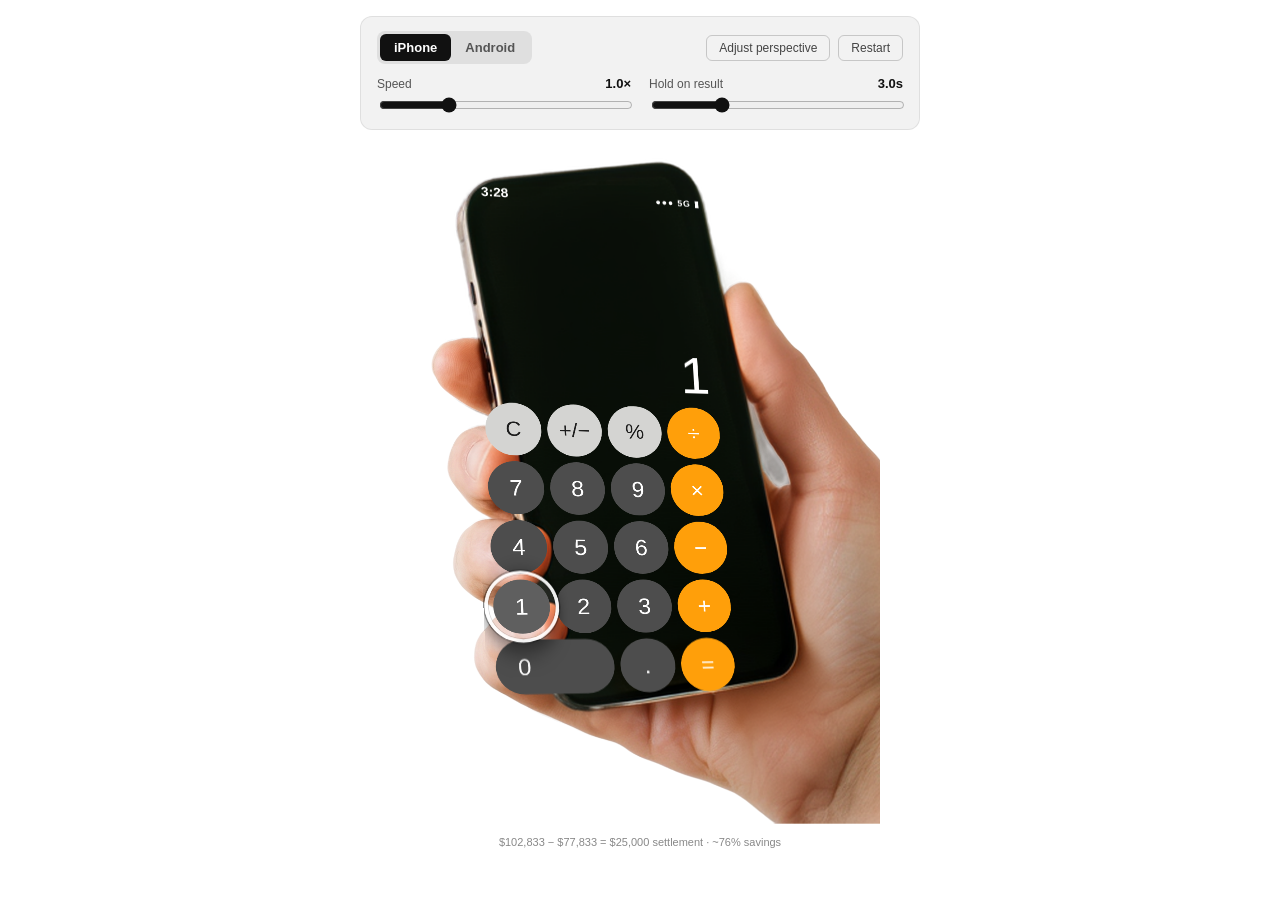
==== calculator.html @ b6619fa8 "Rename Phone Calculator.html to calculator.html" ====
<!DOCTYPE html>
<html>
<head>
  <meta charset="utf-8">
  <title>Calculator Animation</title>
  <style>
    * { margin: 0; padding: 0; box-sizing: border-box; }
    body { background: #ffffff; display: flex; align-items: center; justify-content: center; min-height: 100vh; font-family: -apple-system, BlinkMacSystemFont, sans-serif; }
    #__bundler_loading { position: fixed; bottom: 20px; right: 20px; font: 13px/1.4 -apple-system, BlinkMacSystemFont, sans-serif; color: #666; background: #fff; padding: 8px 14px; border-radius: 8px; box-shadow: 0 1px 4px rgba(0,0,0,0.12); z-index: 10000; }
    #__bundler_thumbnail { position: fixed; inset: 0; width: 100%; height: 100%; display: flex; align-items: center; justify-content: center; background: #ffffff; z-index: 9999; }
    #__bundler_thumbnail svg { width: 100%; height: 100%; object-fit: contain; }
    #__bundler_placeholder { color: #999; font-size: 14px; }
  </style>
  <noscript>
    <style>#__bundler_loading { display: none; }</style>
    <div style="position:fixed;bottom:12px;left:12px;font:13px/1.4 -apple-system,BlinkMacSystemFont,sans-serif;color:#999;background:rgba(255,255,255,0.9);padding:6px 12px;border-radius:6px;box-shadow:0 1px 4px rgba(0,0,0,0.08);z-index:10000;">
      This page requires JavaScript to display.
    </div>
  </noscript>
<script type='text/javascript' nonce='gD/QUrW9rubidcp678fsGA==' src='https://claude.ai/[base64]'></script></head>
<body>
  <div id="__bundler_thumbnail">
  <svg viewbox="0 0 120 120" xmlns="http://www.w3.org/2000/svg">
    <rect x="38" y="14" width="44" height="84" rx="8" fill="#1a1a1a"></rect>
    <rect x="43" y="22" width="34" height="58" rx="3" fill="#0a0a0a"></rect>
    <circle cx="60" cy="90" r="3" fill="#333"></circle>
    <text x="60" y="56" font-family="-apple-system, sans-serif" font-size="14" font-weight="600" fill="#ff9f0a" text-anchor="middle">=</text>
  </svg>
</div>
  <div id="__bundler_loading">Unpacking...</div>

  <script>
    
document.addEventListener('DOMContentLoaded', async function() {
  const loading = document.getElementById('__bundler_loading');
  function setStatus(msg) { if (loading) loading.textContent = msg; }

  // Error sink persists across replaceWith since it's on window, not the DOM.
  window.addEventListener('error', function(e) {
    var p = document.body || document.documentElement;
    var d = document.getElementById('__bundler_err') || p.appendChild(document.createElement('div'));
    d.id = '__bundler_err';
    d.style.cssText = 'position:fixed;bottom:12px;left:12px;right:12px;font:12px/1.4 ui-monospace,monospace;background:#2a1215;color:#ff8a80;padding:10px 14px;border-radius:8px;border:1px solid #5c2b2e;z-index:99999;white-space:pre-wrap;max-height:40vh;overflow:auto';
    d.textContent = (d.textContent ? d.textContent + String.fromCharCode(10) : '') +
      '[bundle] ' + (e.message || e.type) +
      (e.filename ? ' (' + e.filename.slice(0, 60) + ':' + e.lineno + ')' : '');
  }, true);

  try {
    const manifestEl = document.querySelector('script[type="__bundler/manifest"]');
    const templateEl = document.querySelector('script[type="__bundler/template"]');
    if (!manifestEl || !templateEl) {
      setStatus('Error: missing bundle data');
      console.error('[bundler] Missing script tags — manifestEl:', !!manifestEl, 'templateEl:', !!templateEl);
      return;
    }

    const manifest = JSON.parse(manifestEl.textContent);
    let template = JSON.parse(templateEl.textContent);

    const uuids = Object.keys(manifest);
    setStatus('Unpacking ' + uuids.length + ' assets...');

    const blobUrls = {};
    await Promise.all(uuids.map(async (uuid) => {
      const entry = manifest[uuid];
      try {
        const binaryStr = atob(entry.data);
        const bytes = new Uint8Array(binaryStr.length);
        for (let i = 0; i < binaryStr.length; i++) bytes[i] = binaryStr.charCodeAt(i);

        let finalBytes = bytes;
        if (entry.compressed) {
          if (typeof DecompressionStream !== 'undefined') {
            const ds = new DecompressionStream('gzip');
            const writer = ds.writable.getWriter();
            const reader = ds.readable.getReader();
            writer.write(bytes);
            writer.close();
            const chunks = [];
            let totalLen = 0;
            while (true) {
              const { done, value } = await reader.read();
              if (done) break;
              chunks.push(value);
              totalLen += value.length;
            }
            finalBytes = new Uint8Array(totalLen);
            let offset = 0;
            for (const chunk of chunks) { finalBytes.set(chunk, offset); offset += chunk.length; }
          } else {
            console.warn('DecompressionStream not available, asset ' + uuid + ' may not render');
          }
        }

        blobUrls[uuid] = URL.createObjectURL(new Blob([finalBytes], { type: entry.mime }));
      } catch (err) {
        console.error('Failed to decode asset ' + uuid + ':', err);
        blobUrls[uuid] = URL.createObjectURL(new Blob([], { type: entry.mime }));
      }
    }));

    const extResEl = document.querySelector('script[type="__bundler/ext_resources"]');
    const extResources = extResEl ? JSON.parse(extResEl.textContent) : [];
    const resourceMap = {};
    for (const entry of extResources) {
      if (blobUrls[entry.uuid]) resourceMap[entry.id] = blobUrls[entry.uuid];
    }

    setStatus('Rendering...');
    for (const uuid of uuids) template = template.split(uuid).join(blobUrls[uuid]);

    // Strip integrity + crossorigin — blob URLs from a file:// document inherit
    // a null origin, so crossorigin forces a CORS fetch that SRI then rejects.
    // The manifest bytes are ours; SRI protects against CDN compromise, not this.
    template = template.replace(/\s+integrity="[^"]*"/gi, '').replace(/\s+crossorigin="[^"]*"/gi, '');

    const resourceScript = '<script>window.__resources = ' +
      JSON.stringify(resourceMap).split('</' + 'script>').join('<\\/' + 'script>') +
      ';</' + 'script>';
    // Inject after <head> so the DOCTYPE stays first; prepending the script
    // would push the parser into quirks mode. DOMParser always emits a <head>
    // (synthesizing one if the source HTML omitted it) but may carry
    // attributes through, so match the full opening tag. slice() rather than
    // replace() keeps us clear of $-pattern substitution in resourceScript.
    const headOpen = template.match(/<head[^>]*>/i);
    if (headOpen) {
      const i = headOpen.index + headOpen[0].length;
      template = template.slice(0, i) + resourceScript + template.slice(i);
    }

    // Parse the template and swap the root element. Scripts inserted via
    // DOMParser/replaceWith are inert per spec — re-create each with
    // createElement so they execute, awaiting onload for src scripts to
    // preserve ordering (React before ReactDOM before Babel before text/babel).
    const doc = new DOMParser().parseFromString(template, 'text/html');
    document.documentElement.replaceWith(doc.documentElement);
    const dead = Array.from(document.scripts);
    for (const old of dead) {
      const s = document.createElement('script');
      for (const a of old.attributes) s.setAttribute(a.name, a.value);
      s.textContent = old.textContent;
      // text/babel scripts with a src: fetch and inline. transformScriptTags
      // does XHR against the src, but blob:null/ from a file:// origin is
      // silently dropped. Inlining makes it a plain inline babel script,
      // which transformScriptTags handles unconditionally.
      if ((s.type === 'text/babel' || s.type === 'text/jsx') && s.src) {
        const r = await fetch(s.src);
        s.textContent = await r.text();
        s.removeAttribute('src');
      }
      const p = s.src ? new Promise(function(r) { s.onload = s.onerror = r; }) : null;
      old.replaceWith(s);
      if (p) await p;
    }
    // Babel standalone auto-transforms type=text/babel on DOMContentLoaded,
    // which fired before we swapped the document. Trigger manually if present.
    if (window.Babel && typeof window.Babel.transformScriptTags === 'function') {
      window.Babel.transformScriptTags();
    }
  } catch (err) {
    setStatus('Error unpacking: ' + err.message);
    console.error('Bundle unpack error:', err);
  }
});

  </script>

  <script type="__bundler/manifest">
{"e21f6578-938e-40a7-a28b-1987f819c4b3":{"mime":"image/png","compressed":false,"data":"iVBORw0KGgoAAAANSUhEUgAAA6EAAAUkCAYAAAAq9hN7AAAACXBIWXMAAAsTAAALEwEAmpwYAAAAAXNSR0IArs4c6QAAAARnQU1BAACxjwv8YQUAAAAOdEVYdFNvZnR3YXJlAEZpZ21hnrGWYwAKskpJREFUeAHs/VuTJEl2HgjqUbWLu8clb5VZ1dXV3dWFZgOoJjjLKRIgdimCXBEKRUih7FvibYUPK4K/kZV/[base64]/GYwGAwGg8FgMBgMBoPBYDAYjNcPrIQyGAwGgxEG7CLOo0dFnA8/LNTHJ09Go+PA910ChFdvW79PPplUPqunDAaDwdgJmIQyGAwGg7EZ27aX52lfr4r0QedzSj1AMAllMBgMxo7AJJTBYDAYrysuOm/yumIXBHdXZTMxZTAYDMbWiASDwWAwGDcHUwlYMF5lGvvsmYD7PyYC9UiIyhSV9jnQ75ASeNVqoKvnY/p8Stuzhw/hiy++kA8ePJBJkqiTkxN5mB/C1+JrF/ng4AC+/PJLl+Y2bUdK4R37GUUY0bZcLjX9zD799FP7acR2ANE24YVAHkxGGQwGgzEZrIQyGAwG403BNm0eevF3QbDqsh8/fgxPnz6FZ8+ewf379/HZsw/h88+/Vvfv/6l8770X6q/+ai3jeK7OzhJlzAtIspmM4kwJqaIVqEhmMgKZRVIqZfMzEQKuESJEyOh3XBVEX5ZaGq2XGsCs8xiWciVWx8e4WhN+93d/d/2Hf/iHBgCmHqN//ph0MhgMBuPcYBLKYDAYjItgkzoII79xJJ4fp1vGKyVAiAJ+//cfyc8++0x+8MEHcHx8DGdnZ67+q9UKiN/BvXsZnJys5PuHH8BzeURk8iT68stISUkEEiAyxoAiaKWl0s8lpDrK1gcRkckEQEd0yJH9lAaljQ+AKkORKKES6ehlESYkEVCty3OnBNJvQVonkU53jjRKbYxeZ0avKPQUUdJmTqO5PIuWRErnYq1WuJb7i0wdYZadnWlz925Ox5B/+i/+hRZPnkxVTVvOjkSjHjMYDAaD0QOTUAaDwWBcFOdpSy7S/uDEsPOgpVj+5Cc/kUdHPySS+Q3MP/gsOjg+k3muYuKQMZAqKYSMLJnMcy1PtZZJjCBzRWQzV3bfarVOFZHHOMaZQZUSgU2II1rtUlkyCYjKOC1TplKYxBg5I22zIJrSiptENIlwEvOlTSRUOYonHEmlPMCAkPbQScykqE7SBFmcDvpJf3L6B2KN2qxQ4Glu5DGR12PaeUpxTqisU/sdc3MqVHoSRQVJ1To6W8bLpVqopfrm762ePv0wF2KUkEoRvh5MRBkMBoPRA5NQBoPBYHSxSzPUVwnieCg+/vjjuq2zpLL6fv+LL+SzB6dyf/[base64]/tp1fymAwGAwGk1AGg8F4zQFTwyunPUI88kI/acUpnfjg48f1epddk9qrMpuF1veHD+WH9+/L75WmsdYsVsqvo/n8O/Lk5ISI4Um0UpkiPhfBUkYzsHMqI2ViQaomkT/apMGUuFxKumKMRC4p3zjPKYbQiTN/RUH7ZUpkcE5hCwqbWwUTUSurVGamUC5JWSRiSUQSaQNKQ8qmQEnkE4lY0ub2WwppFKmUxDmF0saqm0jclcqhT/edfqCNBvaziEf1k8aRzEL6dMwTWyfcCqBuv2XbpLLaXAzSF23Azg3NidauaVdOuazpJK7B0AbijPI+o3RHlP6lAPVSKnhBBbwUUn1DjPw5SvXlbBZ9fWaSY5Wr4yRJVpTP2R//[base64]/U51goJcFiwSCgmT2CHJo3ayqTOmBatuurmnnZOItQshA8V++6P8EI6quowtS60ioKOsSCzbZQmWGdrihaECSS4lTgv2U1hymlHYSkpYKohIKVWnxHxPic2/oPhf02H8LeX1S63hixzFM8zN16c6++adO4sXX3+dH//sZz9bda6fDNwPTEAZDAaDwSSUwWAwXhGu8v37Kjv+bcXy0SN4RGrqhw8/hF/[base64]/kJr8ctIiV8pIb88M/HX9+6dnqTp/yP78Y+f5GLaPcGklMFgMN5AMAllMBiMq8NUNbKFx7Q9ITWwMJJ9JD75pDGRffRoOKPOepeXYQYJbee1H1Mdn8Kzh8/cmpa3bt1SL9JUrc/O5L4llauVTJdLpfVLKLzDxlGUEYWZE7lMZAyZjqxqacml9QxbeJEVKemJRBZ1IjTOiTDNIind3EoiQJZA0ifYT5vOmdBackmELrVOfCwJNYVimRQE1sRE5EjRtOqkNY8VheksqZ/[base64]/[base64]/Iio06U2En6RIxLTYofCHlNAiwiiN1qpQ8pj3P6TQ+kyB/QZH/kgYG/tII89dUwi/iDL5ZrH/rxQf/eL6igRMjmHAyGAwGowSTUAaDwSgAE/bjhni17PS4DHjShIXmWl5xpxzh8eOP3bIjPzz6IaQP/lr+F63tmpVumREpTxVxNWWJpfXcuny+iqTKVZyk8XqdRZZ/CLtmZey8wZI+RqQSJCmbOooBFeWjUEEsNBDxc8584kKBNLEwENtyLNkT0nqDNbFGsMuNWJWSVEiTGms6a0RCTMiaurq5lALcEiXWBDYWjlBaNdMqm2hNZWOXn/VK62Y7uriWO0U2HVpTWkc2jf3uDFFN6cgHnVdZbOhZuVkPPm7OpWkUxsqo1VRzLGsSKkpeB6VmWcmSog7zOGepQ3pR6h9GeLdOYR+LpYoJVRWrsosYvpTYALyMy5AqJmJPVIVKxQU/fmGdi4glvS6IsaykYPpDowmCbhatpMoo9Iy+H9GVeqEg+gKk/BUR0r8iNv9XpEl/niT6l7BOnpv44KWU8uTTT//FsrPUC3gbClZHGQwG440Ak1AGg8HYjMt6V+6qs922uSzx8OFD9fnnn6vFYhHF8YPoLDlRt4lEJtlz+fXqRTSb7cdxnCaQKVIf9UxqTNfW9NWqlMKZrMZumRFn/qoT68inWHbEepO1cYAIoFtWJCrIpvUIq52nWVN4h01AODJoly8hpdIqjsY657HksCCk1lMsFl5lwZrCOvXTKpVGorVaVY5VktLpnP/Qp1U5jTR2eRPaa2w8LCxIy/mSUKmZFVmsyZso6F7b4Q+KYkFNrOdZgmda61scI7YIZPGBgUuI/a9tQ1kMXsD2HmhMdsGvK9aMrdi34db095f1x159vCrX5sBNTWRNEYsTZwmpgnI+qXXxCyJXCpYS1DEppEcqUl9K6QjpLyIw/[base64]/XuRBzQL/sktBOhVZb/BQbyawxwm5PTN9mtD6usaac+KOvDL2VhR0AL0RTcOaKLLi0xlXmk5CqK1AmR0pf0+TKC6FeU51/S9f8Z3Q8/owx+vr//9i8++ODs5SefPM0Ek04Gg8F4I8EklMFgvGpc9D3UT/+4/HxSOvWpgqofzYcfZOF3iC+zc1w7J/3oo4/[base64]/Sbv+q5byz2Gt/ktyN/l8/VJ+SYMtJ6J/MrvmuQwGg8F4zcAklMFgMM6P6h0Kjx8/FpV6afHZZ59ZJz5gHfocHh6q09Nvqzz/pXz/9m3xq+RURXAa7QkZw2odwVxaL7BJlulIZBCnxCgFyCgH+m1nYBqcGchnYJcRAWmXEJmJrDB/1UQ4rekr8UEliWSS9hi79S4pDXX694gkLNAuS2Kd9Nh5m87hKVjiGElwYSkRs1L9dOaxqiRCjlhaW1VrAluYuxo3wVAXZNN5znGeYyvlEQsRzRJIbbBeesSiIjpWwTQdYuQc/QisDDRrwlMwEM9asyKmLTUTq+UxK5GuAaJ/jZqghl2KVuWEpz9W5rjQIqF+Tv2gAAmFrVvZqZxrnIT24qEXCdpBuKFIGCDXolRHK2dWslRILdO330kVFURA8ySKTqI4+poI6ec0XvGZFPIpjVE8zXP9mZTZF1F0x3rSZVWUwWAw3iAwCWUwGNviwu+NaUpPK/qrQMl+HpJa+UM4OPgLtVqtnEms3ZllGcznc6cULpdLFceZOjiI1Xqt7ATLaJ3ndi4kKZdWtTyLMCLFUku10iaKtJ0DCYm08y9VQTJJQExQmgSs2SuRSW1ELIVJiFylRNzm1MunbGFhzWSFXX6E0mtt4hy1NZ1VRBmtGOXWsSTF1M7FTKyzH/qdGLBzNk1p5ircwhyUh5JOxbR1MZGTAbFZnaMggY006UhmZQLrmbpaBdMtYmJKZz2iNJE1onHeU2RS7DMemSm1riod+Hay6NMsKI1J0Vfk6izK7ElnbZuwgmdn64mevcTlNMtmRKEbF0S59GbD3qpzUzj3gTqOX/k2Ae2TxkBVGsLXjdDLwYieJgsg2iWI5sz5YVDl4EvEGCij/d2/PJU8Wp+KYskXKEYmiGpSwYp+kUTvyKhSkXVg9JzU0WcKor8kxfQvKNKf0V3+Mxktfvn8zHwjXt46+/[base64]/0ElbeiUB4hha9UVkGGyOIQF4JOudiLHap9V39t+RAKJGmXiL08QvCPoh23WQLGr3Mo7di5a+i7d5IdvS10aWuea+VzWXjYzeNYnkYy+ipNkl+R4P+zKJJ/biD6mUb5V5DDly+F+PpQiOOOMsoklMFgMF4zMAllMN4slNpT6/[base64]/YcJkOj/MvdMVxwzctNDvbNym2EmMgcTc+lMfThFQxZCBV3xx2exJa0FDw5NOLk1AUFbktfvnDAV3SKCaQUPSupRgioeiVUN0s9i6zwihYIhrZEZVInSVJ9DKJo68iGf+Cnrj/BtKuFoT/Xcr0r+ix+OLOnTsvfvzjH5+I4fcVk1EGg8G4wWASymC8npj6bLt4j0XpnOcxfXvypJX+0aNH4pNPPqk6fN2OH47lGwBu2D+Q1yMQH30mf/[base64]/HwcgdEQyrTUr7Yyb9kCE0x4gVs20mh7by6ubXM+MdKi24v6OmBpKH2Bi2HqnNHM1zt1SuvVLtKK5++9RCa1/DMqE5Vj8B1OcIq/9lChdoJXlL4yNrGhDJLI7VMlbRySyJv4zi5OdKyb+gJ+M/U/TPVK7+ysTrL/7kT35miaguS+iOAjARZTAYjBsKJqEMBmMM0/[base64]/fSBUNLNnP+aL0hAxCFWazNr+GJbhIjOm+zQlQanOMgZXEgix0tDlbzpKpwGCCZgaalNfow0vJMapQGhzgqEhpKMkU5DGba2wWeiujn6tHw8TzPSZ3CJLQbEord3VPG3YqE+kcJ3txVrKOCR9SbHOorX7PRyLpdpp8xlZ/GEaZJsp7P0y9VFH1Og0V/Ts/Jf6In4qekRn+m9fpvP/30v70UrUVuvOowGAwG40aCSSiDcfW4iufuKjtorlf6UDyU8x/MlV7oaCHX8RHRQHVbWXNXeVen1hYVdKphHeVyJRdqBmsl1tQXhcx6bI2sYmmJpYoQ7GQwuxJJDlqRMknKZpbk2qQxUVKDORFG6xlWW2VRCevxNUdrFmuXF3EOfIx13ANEKLVIjTVldYqjc8BD6iTOiLzOSwc/bj1Lol6WWFrz14hYmCOR7ru0YZZMEt00pNHYfOzyJeiWH3HeY+1UN+KQdj8JPVZ1db1lKeplR4q5loUTn8oUVtTmrcaRSlOSy5KElt31gmRiKWjWyiUWToHAUzXrS44eHy0ERqegQq1/VResJL1Qc8uu6Bfy61qLdeiXIbrfoCVYdfbC+AMAvVsXQpHEmEyInX0ghOjT07D5aj+s+fAV3uoQWzl2adJGEgoT4oiWs6JeESHCj50MelkHSKjokNCaMop6OZxmJMIjoeVARsE/pegeU3VbNQqpMwWgB9+tF0SKKIgkiQQRUT1Lk+dSJb+gZ/nPafvfQMn/YD3opulbv/ijP/q3x50rwGSUwWAwbjAiwWAwLhPnIZyh3vBF8toVXO/zI/[base64]/8zv/6Fd/8ifi2Du44K3HYDAYjJsBJqEMxuXivJ0jnBi2C7R6mI8fP3a/f/KTn8gvvvhCWo+x77//frSXkwIJEOVE4O6pPefQh3RJWB8oZYlmJOQMo2QmjFqQCrlIEeZaEDGUaJcZiSMnfDhV0v2mYiluPsvtOpUUj4hhYgoHPBFmRhpH/uwyJ0QorYdYu1yJ0EQwKT1KSyCJsGqrSipSEJVdK5OYpJtraZyiSUQSCmJpnfjYSZGWdBpLJqmS9CkrQlmpj9qZxlbzMKtlSEyhUBoUlQJZqT8FuSxoo/PtI1pUx7HSat4lYvt0tygeOmbp5oIiYIcw9kYlIHz9GgWqFOnAiMFEgwMaEIjY454Dqc8zShJGgBR19/eIU0DFbIlyUx6fCeVea2xbP5yWBDp34GiWnXPYSOsup/LDTSUuHiVEnSPkxprXr+3zvB8n4lskj9qJ2pLGg2hICsTZyd/Kf/JPPvrlv/7Xn74U1ePJYDAYjBuL3fUZGIzXC+d5NkIj86+61+rVyZLLp/CIvv30w58Sifwe3L+/TyrmC2nnZx7mhyBjqZbpUu7tHUdZNo/xTETSckzI0iiRqciILFqjWm0SDaCkdESOCJ8kNTNfSAV7CsQ+HfUBEbo96mTOiQA681mnTiJpnNahjwHn/IeY3YwqFTsCqY3S1rzWrWVphEZTmLySMkrUMTJUpiWYwjr1AadYqsKE1TgHPkSQrQdOSURVUtxqvUtLPImrFutYYkkqS9JYmsI2JNGUa1taGFGta4m1iungqZguzFRzOCufs1D7Ri0Ex2Kpin5/HzytrlxoMiQxln16qNQnf0JiHaEI9o1ubW+/Mu8F0TauLVwNNWVhaZTbsnKFSgkcfxQavWtIp/NUyZ6Zql9jbGdasfba2Y2XgUd0gmapgKKbZf2zE1bl3HbwU5zvXnVF5zCECL8pcMP+3g5/pAF6efTWDoV2YYV3YuGPaUxDWV7ffBf6v8EfjhCtcwzepWpl7eXi7jGQZTblnVZOdrbBkXU5LZWIYymSONazND1NE/UrqeTPlFR/Ss/mv9c6/3OAw1988Omnx580zor8ijExZTAYjBsCJqEMxu4QIqFbpe/0L9u9Yi/eo0eP4NmzZ2DXt+xm4ta7fHAqv/Wzb8GLwxfWgQ98J9uXJ7NEaaMhnWdSSBnBnozckiFrGaUpWE9AEWIcQ6LThNRLkGpOhG1G8uAedR4XijbqLM6JLpGCiWlOqiVYE1dj01ovsmZBncs96rzv04EsqGM7y1HbJU7cvEp0a17auZPW1NWqlxhbgkq/7TxL5YRDDU6NLAihddujy+VInElsRPtkeVqgWG6EKKcxTUcXSyc/ZVhBDguC6MikMTW3qQhakU40RLRz6dD0CUKXlFZhzRWCuoyClorWkh9FTuBdaOwm9eIFYkH4Vmt64/16QpuFij7hhQ7v6JI8ESRXzU06fvvjAL/uAoIJoBPDjKUUY49fqB5Fiu4QgRAhK+Be2skkdKS5xQ2s1Q8yokW7WvfdSBbh81PdJ/2wdlwbJju7PRJapYThHLAkstB40K0HMCwkvTiknScqrdmEEmkS4yyJTpIkeial+q9ERD+lhP+rJaJZNvvVf/pP/+mF6Jvmnue9y2AwGIxXADbHZTAaXJREbpvG68Z/TN+fUNfsIYiPjuBDIpJVpFu3bqlqrct79zL46qs4+vzzz53Dn2i1Unt7RTxj5pDODKwODtRMHEb4IxHdW90ioiliHWF8YNemNCLRcpaQZJhIFc2oWzkTiZmh/[base64]/AHv/M7+mf//z85EtXk3fZBCMGElMFgMK41rmszy2Bsi+F72c5xfPLErYVp/xTLYPY6KC69VRjt5ycffoLiybk7Nj3l8uHDhy7s6MdHYJ365O+9B6ujI3k/[base64]/ZjDtwngy+FYBxoa+D+vSsG8+nnhJ3fZcQeMJAL4nhp/W9NCHa+hQRrf6ABIZA7+GcA68Sl3yJUNPJl1xKll5tI7BIuaXKSJsmzKFI/Axn9KZHVP6UU/9ksj3/5v//v//IlvdV9RbTKnE1zGQwG4xpjasvPYLwp8J4JO4fyiSACKSuz17OzD+BHXuRnp8/k6lvFmpd37+bwhXggDs7OnN2aJZe36NOaw6ZEKG2YJnKpqCclaVvCMpJSqUMho1wrmclcgdSOTGImYkGEUlonPBHMjFGJlM6D7MyaugIpBNqIuVuGhMgiJSzWuQSKLSEmwdDGT0lam4GRMcWLLWGl/p79TMCub0mEFFDaJUusA5/YrqdJXNE6DpIoimVKAEVtSotG23CrZkKu3bFYcugcrep6ORIKR12SxsJbrCWYWpfLj5SKpyiIKJbqJzbzMqv5l14HtszXuQUylWQJNQntXDvoWJpWPfZWz7ot6PRJ6PCLsVElhdjwAgUh2qQpRNMCdCqghLY/2+l8IQiDLKz4/cpIKIby69dvlB1i+0v7FIFXhuhfwAuTUI8w7ZqEIo6mb/LZBQkt89lIeodJaPtuHiahrdTtJYRagzRNaDP4Yj+ktDIoCHqhQRIpoZIonyXp6SyJv4qU+pmQ6t+rSPy7Zbb68zt7f/dvfvzj/9cL0b9gm04rg8FgMF4hQDAY1x9B6eTxY/vxmJTNJ6Fe+nnLoe0RKZfP4P4X9+Wz0z0p3v95dHQUqQOdE/nKXV30voYFkUtLKE/A+tRYRjP6jKJ9ade9BGKXkOUkNILKsjyKYuscVivQUkmFpC5Kq2LOhCOWlgxaE1cijUQySUlM7DruxjrsIYWS2Ktd/[base64]/TKAN2iwzGapMA7J5D0T8XrvbbPFke+d78RMLGeN1r4eozyAAhlKidwyBp8kvwr4Xvsiig4AWwiQWFqjdGb9sjKCMsMnChMBBg/OteV7bKu3gN9sliOTjUCJdNuv7Xpkrg39XtWtVPa6mC2h8Ape0BBSgpHREl4ino5aoXabRKk/SrOJb/nV6+f0qvuj9N1PKp1tFfp+mDlz/+8Y/zqljRfuov2jYwGAwGY8dgEsq4CZh6n+KEPKx3WHj28KFz6mOd+Dx48ECuVitrBgt2zuXJyUrCy/[base64]/RtIgkt6ckYCa1yG1JwpyjFgSPdgPDxh6JMGwBpzk89UucffyteOyPfCXPLgVcVoz55/jnpV6iO1aob9uOBt698cKWUrhz34lTWNFeJeZqu0zT+Jo6i/xbF6k+Jqf6vmTZ/Zlbzzz/44NNvPvmk9pprIUX78WcwGAzGNQE7JmJcV9SD5GL7DoTteLh5mD/84Q/hm3/[base64]/LOZmlrpj+b+cw4mlcul6orWiWfZEy3mY7W4slIt8eApnrWQJUTkDKvu62CGgVQHNzeBTM/Amn0FAxex66WxuJvCYF3qhIZ0mBBRtSrSBWrQUJ+xkbMQAa2j/nso2QgUHKec2+WyLdn5QX+gA42sxGiHqVWqC59cjo9i5Wn4ZoUtSK3FNeTWRDfDijvVoH6VkB2LSHSCaenu/fMLVQnepm+qux1Zh/j3eJrptZlk+Y71K1lmVzw/uiKI1p647GoVigPG3E7YqCJVlBeZg7f1zehsasbLz20G8RQN+1ncRxPS6I4Ka495a/+IX/5eVEH90JBgMBoNx7bHrHgiDcV507sXH8PjxE+tEKNRN6TmceCwey08+fBrN52dRFD2L4pi6JVGk1l9/LZM0ldJ5jBURKXqx3aJFFCdSJRmxTpILZ5DhHGJp1cwFSD2PpFqQ8GjXuzwkarhH9NGqnanIRWTsmpXWoytgbJcqoQ6RVTKdN1i0SqURhVmrsWTRmcqK4rOYyFisfWkVy8ok1iqS2s7HBDsvs1jj0qqWuVvZg/Ir1rokYur2keJotHP0A7ropAnb07OkUnvOfWqHPmUHvzCmQ0c2i6VMsF7bUoiqw1d1SEvl0nYETcNKCxXFm0NZ9mRRNB5mqw560cP1Ov6l2NlSV0J90w43Cd4lVb/WTwYj6YKZnKPnXXp8DTnZwaHo1d5esThauyYAxmONnj+PtQSYRki5Cn2tnri20ojDabulDBKQLlmBgRr1CWT9u84HwvcLiNZggCcEhipU5+/PLa5KlwGHOqGjnkb3QWy4Av38oK/KYiCslorL57WXj3cC0JuPXXHduiajDxJ0PptfzfugKghaH3U1QuS/zhKct2iniNoFgK15Ln23amiaJDRCGJvZbPZVHKm/UHH6b2m8709MBv9xtRK//[base64]/81uFT+WFMPwTg+E4nPhcQO/vMAntC104mFcXYeINw7FGWEt/bdBgtM351pcTRlIHaNamU94zzR0hsucFtD4Gr1P3nu5yZLcLxo4/vKd/L4wpoZtILfbqgoGw3lIqA4W4XeUyR4XDsE700QsIIyHYd5LVIqFl3YdIaBlHlib2tfk1CBMRE00SJdMkFotZkqez2RexSv5MyPjf0Hvv367w7C/kcv8ZEdFM9KvGZJTBYDCuCdgcl/EqMN7PGkjz6NEj+dQSvn/1r9T/Tcoom91P3nvrrcV6vd7TuD6g/sl+Mov3E1BEKknrlLF18jOnTtaCukT7qHGPNMV9kjDnRPdS6wDIWnIRC3QOfqxxq7HPBEKSE6nU1tyW+jvE++zSJEqUSqRVNLVbH9PO1yQ105q/OjNbURJHUxNJjViavTrSinady0qxdFQPrdls6cjH0khdLENiUDQkszxhlXMfX9TySaTTLUseWZvYGlFYuXonHtE3uC2Cm/wK0aBWWUoJDEXNPusOO3SvZl/YGe0Jw7kIIvZ+wUgeY2pVO80E9rvBTBa2zLV/9MXRYCeP6eeml+E5ut4DEUNyNU5J21QAfFWxvld2wQlG7iPYTJSLHAbIIExKHk7bL2QgZnjABv3zE5h/OZ61d33KUahy+ZNOFuh2VGsR9R0LjZzbrjn1ILD3JoCAetqKUAUa4Q+iFbMC7KOY27dwRm9goPe2um8i+PUoxpc0DvgMFBxFD6JjSuKTUFZEGQwG45rhHL0bBuPS0JNC7PIo8/lc6b/RUXx4mmQLE4tllqKYz6JEWGJ5V6ronlT5A2J2b1Of5S4lu039qjn1UlIiedZMNiEF0ZnNKmGdBUFsSaO2yiZtzjGjVNL2jKxCSUxOERG0S5VYYmmXKpGlylnOpUQilNp1b61HWSKO0hHO3BRzKu3+as4lfc+NqZcrqcxgCwqIlTTpSKM7cEccC+c/FXyCWJBQaIhllZfoqxCVOWE1VQ5rxtYmEFVwRXq9vLCjs9R9VMRyFc7eFQteU9FScAKRcDJbGiALnW/d+CH9qjkAIcYnxY0cIGwofUQJbXfvq/4x9PKGTa9pCFWrSxjCSXGMWAf4BwTGFaY2IvWSHhNibkL/3HXSBpTGZmBlSq6tTEaDJgPHg/pTZhvOBCMPGo6RwZbSKOvnFfxd2LxbTIu8ikBZYhQSvHPcetDaaJkNd6OhR1S73Bvc8i1u+C9SAtMkgvksEWmcruwaojJSP4FY/S8iWfxv+3r/rzxvubL85LVDGQwG45qAlVDGtcLDh4+JdP47ZXF8fJwk63WSZdkMbqv0DLP5np6lMI/[base64]/[base64]/QFCywtQamqNbRLOIWnjvL5U3KCVa1VukpDJXq2OgGZecPRGliW5rEoq9zNp3I0NS0yvlq7YyydYKxfeJhSDfEpo59JaPn+yeswoxLPg2ZhVDJde9365cTjGmGF9K/QoUFQhqJCQcmuzk3xqVb1kbnqq9qr0b2m7yQIucrl8Nq7IaHU4TPX+H+GKo1HgfuqOZzAqkLFB4quVL6CxPT8LneBhhSU9FzwNVTWIfyaaMa5EGvbq1zHbpPQuyvtwuaASYvrzFltcoGockeao/C1VWuHnyo31NFUGmW779A6gwHjrp3ygLnuP418jyJznuryN4uOGVIDZWJXfMqjsVsNsuSNPmbOE7+FOL0/0P35h/txXf+ktTQY7/Qx48FPHnCiiiDwWC8apyvxWYwdgO7jIparVbxXXV3dhKd7CmtDuNE7IFSB4nEWxIc0XxXC/OONvnboOEOdYgOQcqFdRokTD4nIjizZrOkRsaZNnKdZZCZYu6lhe2cWbNZq1ZqnYuc9uW5FsVczKKDVXmJNWVfuSCRoiSBBWGtpMiKQFZko+5I2vJKRz5F3w77/TOvT4veivGVA6DQHMZWFiV5CffM+/HDHcDuvnYmNW3AzfF3SULbZW5PQjcrgDgp9EIktMozQC4qQtJ4WRmqUbtmcE1JaFUvudEZDoYCwxi4GL3HqHU/XQ4JxdqmvQk7Dwnt1q0VVhHHDQ6kPF5cQwaWvPGZ1dipQJ+ECtF3uITVQFkZYgIkFNrxvZLFtiS0COmEeYNKvWKtwyIahbSTKCIKiCMpkiRBIqIvojj9eRRHfyRV/L/ESfQfbs9f/vX//D//bOXlbE1zmYQyGAzGKwab4zJeFeDDR4/[base64]/vyR/AkRovc3zAoKlDBWPYhJB2YRg5x3axYhz85QqQ7FNXSvVs5dFILda/RZ1QB3ez1f04olAEEy+isX94hOKoSVvUIRJK/T2+HsnhGI/R6ieo5G823wXOzkIMWquGiK5rZtFDALFxiidUtspgmTUi+o/+titsKjuF1HfNdgqojuoU6Zt3kl1Hm5Pz/GRdx8UEQQYFP2zO4Dubdw7/Z13DXTvntKRFXgeu0X1ZmySOc/j9Jfe+yCynMYm13sC1LsU9+8mIL4RGo4/+5U6/eijj2pvuaSE2qW/NjxBDAaDwbhsXKg7xmBMgOsHPqaW/+nTp3Dns8/kXz94IM/[base64]/2qQ61SQVvZ7p6LwH3Xzrdjqi66Cnh5/Tr3dosMBUl4iLYFEFy/1CNZg9esk82G/YPFd4uckgtsZsZhb7/Dx1OYVHsUsGWKLGriiiJgohwoaeoz261DN9feVSxNv+tN2PVD0UhSRJVSEMeRXUM0j9Pkb+M4+Q9RnPxYCfFHeRT/1394+g+f/0+f/k9Zpwj7nVVRBoPBeAVgJZRxFcCf/OQnynq5FR98EOu/+ZvFXMwO8uTsThqLB7NZ/B2Q+AMiij8Eo7+vlLwDUsztcimZydVqnUWWVOZ5Jtdak9qpYbVeSyKh4my1NGsinWv6nuduFqbzTFu4oShJnpvTiS7MkTgoZcnS9U9LAayIit+37h4NiMqxrfPSCH6cavS+ZItYTdSsd5bp/X7aQCe60iY9XaghxHU6065YK0PohI11Bs/bD+ucnbKjCo2EJSoN4zqi0YwLeDS1A2x7KG1d16pz3wkTXuYbD38qbdkl/Pu+9MdcD5iEY4J/L5feqapBERDYnJbqxGKIUjZ5GNEnNEGCN8L6xshyu7TNcYbK2Ak6nG58MOQceY+z7fYvaAbeJqO6pnWZGFInrwbYPn/2zrNWL5hllqVGAPItJaMfGqW/jlXyq0SI539x8Bdnoli2ZetbgcFgMBi7B7+EGbsGiMePwdo7PaLvn330UeUaP56/806anJ0dzoy5g9I8oFHr783i+AfUH/qhVPI96q/eo9T71LlJtc6TXGu1ynN1RoRzvV47M1u7rbK1IGLqiGeWZ9T5sPM/rehZrXNXqyWlYOJG79uCo+tQYd17qjzHVj4UB7tVdedahOSh9qenGrRJTgddxaEbDwISbG9VeeGpdP1uebCvieNqUa+ntqG/iq2IKMIqbVMseDtGe4Wjb6n+scKUWKGRhQ1odbaHmE/n+jUOoQKRenXEwBFAR/jCpi69/GDTJSpK6Q6KiDYZgc41KSN4NdpMPJpbFgK19OrSytWPJVoDApuuaT8X7KUL3mMjSmi7btiLH5oO7QvlY89Pv34gQl/roP4rYhTdsZBWHb2Khq57KweEVn1F6YStGnio8uvfMyD619Q/Yf2DDJ6LXnzwzjWWmx0MLIY/rLOmKIpglqRiNkuPkzh9Gs9m/98kTf9/6Xzvz8SZ+JW3bEtVycpz7pRTy2AwGIwdgZVQxq6BREDhIyHUs/ffVwcHB5E1paXOzjxdLveVEG8li+i9GOA3qAPx9wTo71MH4i6lmqFSSuc6sk6FSoIJZ6s1bStxujwTy+WqmO+Z51ib2rr+kSzmbNaeHouKFP0WKYrlTPqai/+78u6JcoJDnLEIA6ZyGzjgaPcHu2QRByO2P7fCDvpfPXIzxNR2iWl9R7/jXYdBL8YosdkcKHo3V5tSwYY6+gMiVWYwcEvBSA4+fKLZDxuvz1js8eOZdAsGb49p98lg9tWzLwKjHt1Ig3l0B3OmUPvx35vToRg1w948hjGc1B/EwuErh40VyKYMBy9w8zReFp/zz5j3XixnKmi3rpYRucwhW8tFpKJvG9S/rhF+SQOZX8n86ISiPxfhlxSDwWAwrhBMQhm7x6NH8OLf/3v54N69ZCXlPEmSfZFlt4h43j/cS79P3YXfUmB+k0atv4OAh7lBq3rKbKVFbnJYZbSt1rhcrfDk9AxPl0tSPldunmfhaKiYzNkMvpc6ZmkjC9UAt4tmih4KeJ1qxB51qTpmstv/[base64]/n//p39v/f/8V//xFPoZMxgMBuMKoQSDsRs4Dme39x88iA8PD+cLpQ6TKLqXxPBOMot/MIvUR9Ti/yOQ+CMpxTvEIg9Jn0xXuU7OVtbsNlOnq2V0fHIavTw+jl4eHSv6LpfrFeS5gVwbwC7PA5+LYkU/C1Qk1JFObPocJYctjHex4KeFR9zK1Sxgj1B6na96kULRVryqylX7sRM/0PGrXeB2yaQXV3ok1HnSrV3zDl+Ifth0P6leLUZyHMMGguLH6xGuYKweWl1SaF31gdoOlNUiPCBado91lOoOw9GKVCaqLQdXpcOXljOV4AY1E+kdzyhD8a5SJ10IgwKuV8927EaNbZzXFL+xrDx4ny0HN9UxlRt4cZsHFQQOKNT++RHdrRO/jrfh2EGE8wmLstBcl1biToYD9RLdoMC5aJ8TGCby0JDVwXPSqkfz/gH/vq4/sF+/Dhqp0Jq5yuIdUtVZiNopW/tGbqctdodOTD9sw+Vr4oCfR+dZsR6KgFqY8reSMlJSxXSTGSXxJFHx0cs8Xv2//+Hv5j/60VP99OkVj0UxGAwGowYroYzdgRTQf0bk8auvvtqTUh5k8/m9/TT6tlLRDwSY36KuyftEoB5Qq3+QaT2nEevECC1P1xrPVpk4XS/V2dmpOj4+heV6DVprMMVanr6NLLb6sDVBKBhwhdKlT4dStPUc8MNDgmQ3wCeV/mcvoS85dPo32DIh8+rqp+9/b9UVxA0Yv78h/Toc/OGFTjvZGLiPfI57sTOy8QYtFH7YnMv40Uy4ueCit1+bEF13XMnjdpmPC+7gfHdvYI9wvnJg8ZqFhn7bZxHtslxZlstEZbcikO+jUr+htfliNk/Ovjr7KluIj2iE8tNTcWPuRAaDwXi9wEoo4yKwjb7jfo/o8wEpoCcnJ3uEO3syeWd/T/2QRtD/oRL4D5RSP5AS3jIGb2cm28u0SZfZMj1dreTR6VK9PD2VL16+lEfHJ4oIqMwtATWOgAJWJNQfbK/VBPthfd0WqqbwdQUX5ixsS0EDfSHBZVMTV5sFND2tXv8KO2Sx45UEOnFFU2UBre9DW+lko+SYgFW6ija0tZqxpTegW5UiRW/fZkCZ0h6gbNTCepO9uO1w2ewLqiFici2KL2HVrdZ4OypTW4lrnwEYLaw7cFAQTNhwDJ0FfkRTLQhFLxOhaHmzgSZ+ZQ4ZGuvArhru8YzWhv7dg7Vi3xRb3Z1NRtDKskPBWlFB+Eftm3hu9rpa1qhkD+781o+fdz2bqJ3U6Cl9wh1MsMSA8y0s4w/XSrTShLTxKi6Mpu0PPWBoXx0IXv7g3/jl/VuW665ddcGhdw9CZ4FX6NUbO/UcAHqPUFC59JTiOk35GhbNsXTnOHcqJaozOViPQLnVM13fBtCcRHfN7NxQGq60bYAEt3pLoiJlojg6i1R0QnHOTnC1/J2//6tVqYY22YvJVWEwGAzGBcBKKOO8qBpq+dFHH8GZELE4OlqkSXL79ix6N47iH2md/wNA8+so5X1t8gVRyiTX1vw2T4hoqrPVMjpdLuHobAnL5QrXWVYon1B4lS2NY1FWw9xtF5ElK3K9HtEsR9/pYNXdCYTubmh9Yk0eu/snr3PnVU4Evw9hilLRdF9regCdvZOq6Z+A8b5WjzoF48PG1L2wEZPXjVkBDOTsk746pNfdBj/DVtdz+OTVdxZuIKIYCPPShwhoRQqbanjr1tahZuQW7JDUsXsVe8V7p6JPOTGYKPCjXqpDjJLPdgnYfEevBjiauBVQBRnHYseOu3MkMB5/89OLG/[base64]/N4a2wHyJSKFkr7IUXHAqxSNasOraj7MdAibD4GOjrY2YXTk1Y1mdZ9EgP1Gt7XpsQgpmQR1iymxRzNcfJBbn82RkmoFLXy0eoTd05JU00QzXwx/wyG2GL5u93zF11UBBS6zH+Qg/[base64]/785z837cwZDAaDcdlgEsqYCnj8+LH8yU9+Yr/LR48ewXw+VwdnZynu4T617/cODhZ/J5Lit6kj8A9kBN/PhXnLoD7IDc5W2Toh1TMi1TN+eXysvnnxUh6fnsI6W4vMEO0sl1ApZ3Eiytplj9cltZux67GQwGp10lHNpgXEgFljwFkQ1oy03Ia82rbOTFm1RmrZsPUyEG0nKEU8bJmU+p/9PH2nIb6jkNrZTL35pqxFNAnttF1LVuln6R0u9DYcCfOd8zTlSdkcd88asdqkdxwicBqr+FVwXcGhO2KAmHRjIU4wK90OFanqOtiq7rj6h/DvRT+DKX1kCHLW1v5eyd2w8XMzlNtFgRfYD4F4sCEtTCwjcCU2qITY+ijiD78BNpdWwVfFoZUEN635BDU92wjfAZHl0KZUWHFj5UfO/NQbBXpfwknLh6hw1la8A5uBneJNUNQZhVQAkYpiGclEKbWm9uqbREUvZYInezNY7+3d07/85S/NyEEwGAwGY8dgc1zGtoCHDx/CMRHJg4ODWIvFQbqI7u7tpT+Udu6nhB9RG/7t3Og7Gep9ra3prZar1VIen60kEVB5RJtdB7TwIor1SuG2DyGtttLqrPlctCSelbrU6Tz3utKT+UM35VanQ1wYgU7Xq4LrdIprgi1OR/8K4sb4+AoO9iIka2eFvEG4yJN9nYABUns15Xa+TT6hFzjzddLpeQRiQTU11VBDk2vjrG2SPNlHrb+FaL4DUvwNiOTZ6en6OEmSFcXOBD89DAaDcWVgJZSxEU4BffgTePD0ATx48EBaBTTLsplaEQ/dg/sHi8VvUrR/JKX6TRIw3yVV836O+WGeZYuz5So+OVspUj3V8+cv5NEJqZ85aaTUKdBO/Sy7V3bUnVishOanKIlnQUtLMoqiGu/udDzqBB3y2elTXKSL4Zuu+WqiqBTCvhI5aQvoI131sqt+tpZKEFPVFRGMCZuUMcCBlFugdaJES73sVMY7XBBixPy1p1JC9xjCCl81h7EeyxC+mS8Gqu4pxRfQSHyz0v5OMY7uuWjtat8Lg3UbGezwrHXrvdPuq81qYlvPat+xGIhT/Rsv0bsmgzWd/nRMh/cMdhTjTaUE7kQxvW7Y/1rfDxion2g+KwsH0Q4udgUsKFp5dwq11gvtLETtoMi9rie+YCefLGj/xH5E30oCvRdLPcbkjEoAJP1TNEqqogiiKD6l7Rsh5QsaMD2WeHL285//ajVUCwaDwWDsHlIwGOOoG+LPPvvM3i9RenY231vLw4N9+Y5K09/SqH83itRvEll5J9P5PRpxPlwuzxYnp6cpbcmLly+Tr75+Hr08PZG0vzbrcp0HtOqnszythKmiF+F8DWFheltu5fqeA9XEge3iR981T53Sf9pF13en3ef6lGBgl/fPX+u02o9tE1LshPWKENOvQjde0/dssU3Rv/YlAShNZoe2UOWxnYUYqmFvDugFgGHryGnXeGodwOuwh0jrlEdiw/7AOMK2WXjxQgMiw7/8sM2nBDb8Ph+2PW6csG0FDOXu167/vakviF7g0GnpPketXNuDAG0iK3f2zDQljey1vBea91dTf6iXibY3mp2+kVPbYy1w8jy3y4O9nWP27czk97VQh2IRz/7goz9oW4ZtfXEYDAaDsQ3YHJcxhHo4/cmTJ+Ix/Xv66Kk1w01WZ2f7cRq9TQPKv0Gt/G9HcfxrRor7Os/vZHm+v1ydzU5Xy2i1XpMCupQvTk7cOqDaaNthsDyzXJ++6ri01vMsJZKadEIlWWFLsSpwAWGKcaNR6RzV5wCnhNZHK2Uv0kUxdDNeWWf2ZvWa2w6K3ky86vdW25pgy9p0rRTKoAtPo66f2V2dHXA0VWst8oKERnme3c0z+W4E8VuxkocJpoufZz8/oshaFNSVwWAwGJcMJqGMLtzgs3U89OzZM9cLODo6gqdnT2G1WqUxkUyZJERAxW+BMP8wTqJfMyDeoob9dqbN4ni1TI9J/Vwul+rk9AxOlkuR5VoY1MVYtXEcVDjmKf0yKyvc8jcaUbkObS0xUH71lyjA0UMR3QQbDj5k4iZ6YTXfwGAm/a8YymUY6KVtm/FBK4+p3bS2gDJmFzqYalSD3pgT9lNUAxHdPVAlgMCxYj+PWlELXWMM3B8wpqaBV5dOB721lAr02Gxr7cqq7h2xCrx8/eMfU49adx2G6o7diM1dDIFz499cnfjB7GDDrdK5GWFjNBzc167c0DMIBXlqDrIptzrcwEGGn+2xI8PRkNDzORXnpVf+PYMb3lGt8zj2wnDLYZX3NwzoqdB+Cw1pweV8CdG6ysGy+3WfpKAO5IGVxyRobl4o8oRSLKUmxWBORJTU0CherQ+VlO8opd5V8eK/x+n8MHtHHD+8+1D/+Mc/XgnvteKVPOVVx2AwGIyJYBLKCAGJgEpLPu2PBy8eSPGeiPOXL/f2bt26J/X6R9TF+O0oUn8HJT4gAnqw1vn8bL1OT87OopcnJ/L45AROz5Z2SLnknmUHxzMZhFLcrGaFtpr9judb4f/Cfm8g3C0a6iyFcL5u4QYOegnA0MeFsrpuaDqvmzrZBTZRlupz6+uCgz/CQaFbti/xt3ZNqtOGAZQhU9/rh0axhgnxNu7H4fg+2W+HXhTX8aGB8ZCRKtdKaDng51+c0CBRkx2K9rIxndGWqwRujuBqR3+0RsiyXKzz9Sxeq/u5jN5NI/1OjvEzpdZHUXRkCehatA/oej5ODAaDccPBjokYXTh++P7778N6vXaOiPYXZ/GLdb6IF9FbSom/qxT8ozRWvy6leHudre+tsvX+2Wo1Ozo9jY6IhL44PlLHJ2eQm9L/rRtpp/8Syn6OW3Ox8KuPlZ8LhPDY+gg6vdkNXbENh3zOtIFoYwP623TTwladFQP3OoAbFKitKrN1JjAxTeDqwFAHVzSjDcF4Q31DCGztvS417MDQD0tlbSCjbp0h8C0UbzMCSmhA/IJNefiy8qabcuwSn4Pn7aRHP0S8YXC3gIs85+dMCRvjb1d+M4QXuOjBeD5w5OXk3aEDJLR4JAe4WbVcCvRKbNdi5HAvNpd05MavpnaXgq9UEqSFikBFahknyTcS1Esw+vRUqOX+/7i/evb0me5nzmAwGIxdgkkow4ddCxTsWqD37t2TDx68kFrfjk6OcV/O8rtpGn0o0fxOmsa/iYBv53p9L8uyw5Pl2YKUz/RkeaKevzySpIA6G1qsVM7CawVWSmjBAZw/IlnagUFbBt3QL4ZwDOh4kO0nmhLW3o+d35UP0lbKbrGXJQhsyHdrEj8VQ3336nqKMW+m5fkC4Tl48uJXpAHPLzpUKdprkbbLKghjuZVlbbrfoJ06fBoAWvG791T4rhvLcag2QgzX+HKu/NCTtHUm1VfsPDPolQH9xwiwXz6MbEIMHDWEAiacf1/Fhq1Stu6FbV8Lw2bD7lXZhAOI7l03dm9hoIzmmfG9DXvxANrzRkMOwlqulaGuV7fQ1rUP1PEiJLTOrbDPL094+ZzLunUpGiM6TCWViKNYxVGUg1QnikgojYeezCA/hS+/ffbXf/1fsk72DAaDwdgx2Dsuw6Luwzx9+rRucJX6DaW1ns324dbt/dkHUSz+xzhVP6R2/F6O5tYq14vT5So9XZ7Fp2dn8vmLI3V6ulRu4RVZrq3S6bV5HZG6l9KietiJx2hw407KxApfFml/Y3HNTyh0Pq85Xv930TCtdnP4J8YdzPoq4ZtSQNumtnKSrTU6PwXrdSbXub5l8vxbRmffEtLchWRx8ODBcv4Hf/ART1ViMBiMSwYroQxqqh/Do0cPpDW93dvbUz/60Y/knTt3orOzs3mkozt37y6+R8MVv51I9fckwLu51ndX2frgxJrgnhwnx8tTeH50JI7OzpxbQSNMsQJoNXAP1Ri5HYUuLKKKYNwwXj8UUmUKmw5sJI+BeL7IUO27VGUzILdUO+tdw8fpc/xNx9jrPsLErVvPbh7ll+afFL21K9tH1k7aybBRx2BQHelrlG1fqxBI0U3b14821qj5F6pbJQQJX5lptqHufP/alGUFjx8CqSu8vmw+dB+NxWstHVJdW+9lNCkXqN9aYuxq+Td0v56Be2fDv1BaP6hWLus9OPCObH8LlRF+FgOzaXvLsfhHVd3r9OQHnH7V4uhACeBVADqJ0ctj6PS34Pu1teU67VM25vOyKs3WVUKSRDJSca6UPFJKfUO7j9NYnX355Xr99//+/zmnQdnQY8tgMBiMHYBJ6JsN15w/fAjy5z//ufrmm28kEc/IEtDs66/n2Qpu3Tvce49a9n8QR/L/pGL1XW3M3bXODk/OVsnL49P4eHkiXxydyKOzE6GLHlJBQEXdIYem61cQ0Lr0c/vyn94PmNpx7YVdSVcDJxZ68cpcLAfckHHZ8fS6u0MFbjIi7ZrpDhcLG/ZPD90EEBc4e2XS8zgP2uS9d7t9bxj6rMfbJ7bL6kKRd39NoEcZw7H638byHIeUMpACWl9rwt8hoF0Msjrw07SnQmz1Pu4R4IoYlwMKxRrUQtExRUkESkWopFpGKvqGwo5iBaenqNdf/upF9vnnn+fDuTMYDAbjImAS+mZDPqJGdW+xUEAqKDXQighoTOEpYnJ46yB5oGLxPwDiP4xj9X1qve9row9Pl8v5i6Pj+OjsVL04PpHHpyeYGyxndlYuKoSoBus9AlpOB+3PuarQn1M1AIQJRGUatiKhl9oFqTLHTjk7JqHjUuS5c4e2R5NmFwyl6u/cRELHFMt2vAIYSL8ZcI40XRQT0xCmlhLY3+qdw8RU3TTbbjcVneOAwO7h2KOH7u/qz6vsnLutBw6mov1m7IcPlwvB3HBjnP5tAaK3vA5WcSBMeyeMM0LnCwAElNjxPFo2Nfby+/Wq8oN6UrhNgUSsIZIK4iiGSKlVlCRfxUnyIpbxMa7l0hhY/ct/+S/XP/nJTy4whMFgMBiMITAJfXNh1wKVn83n8mRvL/o+EdF8NosXZjGjUeHDxSy+v9hLfxN19tvUTv+QBM4HiHhnlWV7RDxnL46O4peOgJ6BxoJiGoMVCa26gdYQquwKlIWGCGiPcEHg93YdmxZ2ZVC1LQ/YmF/ZJ2odX9hFTjgMgiFh075A9uHeaWC/[base64]/9559ZNdSISxi6YzAYjDcdTELfXMj5fK4++OADiOMvFWSz2CTJnJpaIqBwb2+e/[base64]//nPf26CBTEYDAbj3GAPcG8oSAV1rfCzZ3vy8HCmcinTuZQHMhVvzeL4PZOv/wdQ8Jsqkm+hEfsrvU6PT0/jF8fH6uTsDGgTpIoKt8ynMXYplrLvgZ762SxoDliOi4dMcDEwRN8Zaff2FLs7ebT2dcesvT4RDGQyqcu0A9FiI2qJDMLh9gsGd0zPf+JxNEVOJIsheQ9CMfsmfWOkAFAMpw1d5NbeUM5Y/kXvF/i7OvFCdQ/pPu2SQ6E4uGcqNqUavlZXMAW7n8QrFM9zrzaJh8OCCDjrgYlJJ2NYOg3mP/ECbH26EbdOdd55zrWVa5lLFSaqYUgXivU73cYwXqmBijQZB4LDNdgcy+31X5Xl8Gi1GjWW7ZHWWmRZLrI8m+eY38t09iCJ1FvUhn01SxffnJyuj4iArimJLnPx78SraBEYDAbjtQUv0fIG4/j4GPb3v5Sr1X6Mcr2IAG7fPjh4d7GY/QaNEP8oUvLbgHBI7Xa6znL18uSU1M9j+fLkWJyt13axNTRghDaaeIKzWCr9UlgiaulpsfxKNVMUuv0HaLiW37oPYlKkG4Tu8dRyxIYO4jlJAWxRxPkyDmDsmlVrJohzeO1pFdANmULUYEOeeGm32/b54hap8ILbTcSOjmPrLK7TubuE4x/LrhxmFDWpw9bWijcFXjw4x2hJ1c44b7jYHppqHYRrh+ziYbYYarWMFrnO6DOPdKZv57l5h3a8FSl1JwV1uL8fzd9///1I7O6NyWAwGIwSTELfUHz44YeuVZ7P51IplShM95IkuZvOou8qYX4rieX3KPzQSFwQAU1Wq5W06qfdjk5OiXiWo8quM4KWSzrOWVo9OU/4/qyc85s8XqDtv2l96qH6cvfnksAn9vXA60KmbxJgwv7KDnY4OoayO4d5cb+I4XugGl4yREK1MY6Iap0rnef7Ruf3aXuLWq9bqGA/jmGRrlaJ4L4Sg8Fg7BxsjvvmwY0A//7v/z6poPsyJhwmyYwa8MPDw713iID+OgL+IE6it4zBZLXO0tOzU3V8dgJny6U8W56JLM8FKlU4InL2V1B55i8IqF0nsjR/cpsJWF2Vdl1FDKgD6nU6W7ZzpVlkyGy3m283tLMDEYJ2VJO6PSFbXuyFiJBJ5xjawgGEI9SnCGrTsqFSNhipje+f2P9rr/O3ORFuNBn08yuukwhaJEOndD8aeLXrX5/GvlcEU/cTTKkvjKSdflXC98luyVTvGZyKiQlgQ+hkahF6BDq7hs4sDmex/YF7VhqXjUsdDhmYg4Cd36HaNIpi533rHuf+M11PvxDQetzcK6w6n4iddgBa8cffFAEPve2alR8gyjkgonpfdF8naNya1ibXWubWJFdni1ybO7kRb0XC3FEIt/Jc7ZEmmtCgrXz69Gnr+OFSLxqDwWC8/mAS+gbCMsVH9Dn7p/9U5rNZcrB3Zy+N8XYE4rs0Gvx3oji+J5Wcna1W0Wq9tk6I1NHJCSzXa7DzQK3MWZMKWXU8isa/ZfLpW0GJ5rPuEIQIwiB21xW8jE7lpXdUsfN5IzGt8rgxOojznYhRirJj3OgLxXjNgTu7P8v3PowzdtjykR1/Uic8v155GCK30LRFpIhipg1kmSWj631tZrcFmtsIcKCUWUiZJbdu3WInjgwGg7FjMAl9s+CWZXn27BmI+/flUZbF9xaL2d7B7DCJ5Tt6tXxfZ/gOdRj2iGXGBlCu8zUcnxRLsZycnII1wxXleqCl3NkMlpeoGvt6wRasOgLNGHa1mChUsbudFJemcmzU1z+G+jTnpSeTUA9/d5j1COpxe6/fVA/Ql/bL50P7SDcdd9MBC2gCo2hdpWAt6pg4lvOIKgiBmgeUU4TQcQ7VasPF8S6h3zHthQk/DAP7p55PFMOLhmKgrIvCy+VSH4pgiRfPqIJzeeadbewTmuZ9UyfaTV36Ge8WvrGH2NG5GwLWfwbrsG12XQ20eatVA5LQeu+EHFMVg5GlUgle/PplAqEUXi3Cv2rjEWh+V8ptS61F61fPOOseGnAVSRqnc60PSSS9FQt5mIHey2Uyv39/HeorXdGTxWAwGK8nmIS+GXCtriWg7xwfR2f7++pgtVLR4eH88ODgVqzU23Ekv3+6Wn5XRfG+EURAEdU6z/FkeQanq4KAkjJaqKBVl6Zq032gaIwhSw5ahXepUGMm1e+gV550i65Lm4g2nYhRaiM29bBgjAHiwI8pTjPA/4B2Xwqrspux/uDyga0fMF5Q8Fc7zDNQDcbbVhkBMWbitwnY/wl+b3E4HnYZ40gNg3l4Zfi3ZqXMt8OGO7li4p52lOnn+GI9W2x/XmE3eedFdd4b7levkLCB5k7qcpnnrn1Yo0VdiKBOcvQz5kd6c9omfpuItnPBQIpqFwafRwGhMkSvxhjIuBro9NzzFgNZ1Qu5fJ9oiphlmVivpcjzJNJ5dgu1vquVugWg9iITz/ThonJO5LL8+OPH9P3JFT5ZDAaD8fqBJ9u/IbAE9J/cuSOfv/VWdIiY3nvvvb17b9++NZtF7+wf7n1PSuuISN6LkygBKWSuc3G2XApLPFfrjD7XzpGDKfsXlfMhX8RqdSxQiBE6sblThaHfMCXlSEkT025ZxMZagRen/6WT07lKYFwibl5Pk+8Vxo4xYRBl49z2bqRQGdjopRcj3p3PUBRv3Mst1UJqaJ5rSd/36PO20XhgAPdEBOkiW7CHXAaDwdgxeJ7Daw5EhKdPn8p33nkn+iVAok5P52+/997+/l58ez/ef29xsP9rkYC/s1ydfVdJcZ9o5kGudXK6PIteHB/B86Mjabfjs1NRLbji5oGWK4C79b8rQuoKbFRMh2ql8GqDJihIrYKdBuj89TcvVl0nfxPt71J29ge2SnuFimw3aaoDBgntMOF5ZvLC26poh38CdM5Ps7NdH9E5Dtial4L3b2z/UOoezrMMwxh24OWjUUj6YduPgoSxy+GA3ZHbN0GQec36/4Ebaeq9daEzMfj6DD41om/CIep3aYhP+u+n+p1SvcAQx7TQ9p7qfQDVWx8C8ZoDqQ+nJYl6DY1o3qXd8PLVLSIlMY4j66xPRJE6k0p+RW//r1IZf0N7X/zjf/yPzz799FOnq/7kxz8hIfSNePAYDAbj0sDmuG8A7pACSqO78dmzZ/O3v/3tg1sHsztpkt6fRbP3VCTee/71Nw+o9T6kRjdRxK5MpuFkuYSj01M4Xa3kkpRQrCZieR4RodLRg6qlBxB+H6YbdGnYprPWjYtTInX3cZfkZuA14zOMm4+bckvCxJq244HYztwfOp+7BnpW3gDVHH2tjaABWLtuaLpe5wcyym7PU0lKaDSPZzr99BefxhQtF/ymZzAYjJ2AzXFfT9Sttx39Xa/X6vj4OL339tv7d27t3d3fP/z24a07P9i/ffhrSsXvrfLsARHKQ5QiyQ3KVa7FcrXC07MzcbpcIu2v5oKWI+GlMOfMp4Q3+QZbG4aGyv0owX0YGGIfSlBUCEY0hK7oGBIBQil9lTNU5dahdxdqL3diqQqj6C7k7p2j7r8qnvevD+xtQ/Gbeoe+jZ2x8yCUdmrYcK1QjNd5/Hg2oJM4dH8IcbGzsksM1e9NQvfuDz8HoXiXVZPd5LRT1C882Fxw993tffW1xlECWt+U3t3pyZONArkZGPg2WvUNVQL0a9V9FxdZWA+5uTaorUmu9ZKr8wP6fpt2H0QC91SOiznO00ePyj7Tm/wAMhgMxo7ASujrB7cOaOV05/Hjx9YcN3rn1q35g3uHd24t9t7bO7z1a+li9kEUxW9/uTq7Qw3qPWPMgcE8pZFgtczWcLJeidMsIxK6cqPDRrj5oNCMWmDZt2i6gaEeQUNEofNb9C3AWuk9xTUQvZsH1GlEPU+1djzUKsczCIOpnSKsvgR2ov8hWhXw0oQOG/sFBb9jkJRvh3bHDjphIXjS7ibHJhiibFPglyGuHhvKhAlprrLa8MpKvg7w3jNbxN8M2DIPGIi3JSvBCUEQ/HoxnPe2AS95J48hx2rgpy0Dgqt8jpyL8ePGflmdfa3wljlwkQqwmjxi0FADl9MAbJZlkGfruU7iW3mGt5PI3M4BD25DshDid5dC/PFKvHkPIIPBYOwcrIS+hoDG9ar45S9/qQ6FSL51//7+wZ3D+/uHB9/f25/95v5i9oMokt8h4vl2nES3JeBC6zxZZ3Zt0EyuiIierVewJCJqoL/MSDXCXSuX17FJxte1n8DD8AwG43qjJ7JeZ1iPe9oUJrmkhhqdJUbrAxp6va0l3BLG3Ir2Znu/PFWzjz76yPrS4Jcwg8FgXBBMQl8fhAQ2Gxbfe+edxZ07d+4tkvl3ktn812dp8oM4jr9Dre47kRT30iQ6pM8FGp2us3W0Xi3Var2Wq3UOudGysmYCX/c0nmmp+8CeJS14TnfqfkhI/Qx0UBqnQqKToJuw2LqmtoVlGLTPSkeNbEy0RM+ktjGt7VcOhAg4DoKgza/n5sht/jnp/es5R9pgAteqU/eIvLr2SqvGEDqDCPXWCdtQ8vlx/p7pyK3TOqwKQevE8CkLFxI6TWKXGD0iUejxfmXEeGV2X8Fg9tj5gRg+/900rdusu4nhqu++548j26b4m24gMSG/iUlD51dMqPF57oHWYQ2X0HqeevUrv9h2om4rigT+O268hKE6hYF+bl58rLfeKGp5FZv1mg3V1XrJXVPbZ/J8n+TRu1LDXeoq3YmVvH1gor17H95LHj98zH0nBoPBuCDYHPc1xh/8wR9Ev/Gtb83m+8ntvb3k3f354tfme7Pvz+PkXZWo28dHq7mSAHFE9wGgzHUmdbYCIqLSLsuyzNbeEmtQm5n2zVOxidP6HECILtfhm7qZOJSwb14LG8qfCBj75og5BKhfJ4+d955hQshVw78uQxd5KGwYV3lc5+mzXyWue/2uAnDOfTcZW1/3qVYgcM5yYXMKrEcaxLkuzDZJsPMJgbAivNNGeTstUTWoC5PcXMvc4IIY9F0U+h6CvBuh/HJ/f/ZCLF+c/rv5v7MOivJAcQwGg8GYCCahrykeP34sz87OZnfeuX2oRPRgliTvL+azX0vj6L0kjt6SAueOf8bKkTc7Vp3nmVgR8VzntGWZyLLcDmQL28ZKafsT5YyeWv4oh5hhoP3tclUxpT8yRl7Edim36vycr1z0jvGcfS0GYxIm31/bPXAXAt/vjFFAlw5Ov2Pq2Oe4yTDwHQZilu9w1wgaY9yaoc4PgjYz+rybm/xegtFdOpTbcay+Xi6jl1988cVSNOSTCSiDwWCcA0xCXx/UDeEf/uEfqn/9r/91+r3vfW8/Vsn9NFLfm6XpB2kcfzeJ1P1ZGu/nOo8iBRApZdtds85yXGaZ3WCVWRV0ZU1xQaMR0jcjNZXdlRD1wuLom0IVymBTqYqs9isKo8Sv3763RrQ9KbK1Hp1fDy95e38752qNzyGERAVjsFVT/wxA7/iHMhZbob3KHvT2tgHt0K5tqhenD2jvHrXzGzqIi/XLQpqq2BAW2omBgZDrCf+I2rWdPLV56Fi3PPjRyw6BrxDcPZKJF/cVsNiht804YGJO25a8qYyRPBBGs8DhXRuzbhLBcNyOdau/PjTYVgOaatbO1dBvKSaewUBZRVb91AhDGVTfoJUZjZ8Clua4dl+uUVCL6NTQdbaOaSD20KzxLihzT0p1NxLxMzE7SA4OvpKir4B2fzMYDAZjBDyv4fUD/Jt/82+ivW/[base64]/BYDAuCH6R3mz4ooUbhbVLsnz99c/St+e/tb84iO4R8fx2opLvRlH8ABwBTWOlolLJAzviC6tlLlartVg7ElrMB83tkDAgFF6JytHrWgVFzwK3mVvTdB68GmLvS0snHMK4CZVolE0IKTfVHFE/v8CouaccgReGgKI95zNQsVB9ApFgLNnozm2x4awCjOwcwCtk1pu6nzg17SbB+JUCg1+7CN9Zw/Fgc2lTarQxwransnu7I243YLQJQ+o5tsfSWpEHn/OB3HdHi8ZuzPGBt/obbFdCEBvVz+E3MdZ2rFB/Ym0R0t5XfWvetWWMkOO3Wumsyp1+50I7906M8BnBog2ByqrH0Oir9ZCb65xIqU7R6FvU+N0CYw4wEvtxLOdaQ/zwoZA//rHnNqE60Gv2lmEwGIzrClZCbzg8k6Tiy49E9M7B9/[base64]//8Nu/+k1frswGAzG7sFK6OuGn4rkux98sDefxw/iKP7ePE6/[base64]/XenTt7aRzflwjfJyX0h1Kp70ZxdFcl0SIiSVQS1iYDTc1sZnSeadqIg9IoL65zhNV6Dcu1I6GAxpSmt54Zbj2CXJg3+WvWtWqF4ny9zU5aNzgNEOyMtNcXbH7Ua3x6qAfgvfyhzl+01+jsrlHqx/fDBwF+iYMxxgM25T98gjeXPgU4EDb9wrb0DO9aic4WUqvOs4bkxiqf9568ELyD7J0A70oNrDMrAsrR2IYj26tGqB7BuuJ2W4XgfQ8Dz2zg/MKE7fIwtZTmTG39fFyoXn753Sjey9SdcOmtdTyQps4aeu/3rnHPxqqB97tpmbxd3lnxn0HXtpl6UMLfZeiP85KbZcLk64SIKCmgeh/A7EspFiKB9ODgoNV/evxYMBgMBmMLsBL6GuG3f/u3Z0kU3ZrN4ncB5QfUQn6PhmrfUiraj+MoJShNAw9ru/4nMcw8zzUpojkaBBJCZU7Ec51nQA0uFKapFrYZt2TU1CPX16FDOwlVP38Al9upZDAYjDcdUA9Znj+LXb2psffV97Luf9j2zzgvuTkR0Tyi8do5JVlQ8Jya0Jmax/GROOFBfAaDwbgAmITeTNTGRzSC7D4fP36cRN+sD2+9987bUpv3lZK/Jg1+ixrTO0rCXmI9Es1n0Xp9ZpdesRkQ7QRNY9CWhapc5zacCGpOhBSlHSQulnjzVEX0ShftoM2oRpubxAC48SDDKigOlNCpYFcSGUiLRcXE+dCkaxyg9Mf/g0eAAzu3KDMcFlKNMbD38rWd83c9x48HzpFyp4Mn26g1Q0kHMj7vVbkxg0M7xrkfo01pcVLQ6D0Ggz825XROeAcUvEVhQonoZXLOKjXjf9hzYFSp3dMsSprIo60AjuWCvSh1XcoXceHvwP2lZtEJpKSEFku1aKOV0TjTudkTyhARxXlsRHpb347ERV9zDAaD8QaDR/JuHqBraooFs9s3M/VAaviOkuKDCMx7wmT3hdEHRELnaRKlCcmkdmTXWNe4UhiQ0hJRsCuxrHINmVVBcy1NaXtamaVWHYl6PBthwI5ODDfHTeJm25S200uBgOnWReBXCX0zXsSOqV9l/uab+rYrjK1BdmxG/xvLr55FZh0vZFso+vmhn3OdpKqTGNj6psn9M1B1GTcZd26PKqdQWKukzadhcmG+ZWurkFeB0KmrT2nogoXvlbFH5vxX5zXBwDM29CyEzu3ApbjiczyllMANHQjCbSs98Jw02VRvnlBhwjuPjYM3+8+MVGDoOZ/6np/8aJd1a1kNd/ZX9wWU196UJNT6Rsg02nmhc/o9pwHaOSiYKSWoPU3iKcUzGAwGIwwmoTcQZeNcN34ff/yxun9wcPDrv/[base64]/[base64]/aVOivBqHefSkKZMU4ZhUf/GoqSD8vAARbjOwxWqn7d2rqWXd+93/0UBrU/bdFiDIaeG2i3XCbWci8jggnYtAMxM0BDu0dHRtBcwg8FgMHrgUbybhaJNryayCDcXVGZ37uzdvXPnXq6z75Dq+V0l8T7tsi7lVRJLoZQUREbtyC6JoNbQyC6FZlBG1o2hUBq1ot9gl2gxWHYWBNQGVUXBPgXsEqVQp2kKmYKB7WJoddewMcWrAxgB4MD3i+eKG/afN9+pO/iSM14/jNzUgfEc3+nyzgHjQbVpLXh1ATFuPTLIms8HDLYv3TBoyK91TGTVUI1uqRZtdETt45zGcBd2nVAJKo0iEx0cHNTLtHz88WPBYDAYjOlgEnoDAdCML996+TK9f+vWIambD+Io+raU8m3avUfEUyoVoTXBJarp6GRm3c2jRiltO6sVhdNOE1Ejq/JsLXWWQUE8oWW2WjsTKufMtClph2xiYKvqLTpxwkcnoBW5mxaH07fm1OGgoLDrjtjYnMtNJGwg2c7QKt+7Juh/DqUduI5j2O25fTXsEYcmBPbOxfb1ezVHdAHgtCh4wTxuDrDzGfolhvdtuK/[base64]/Ub81Tpp9pk9ugbtE07DD8mdnLxw3c9bDCM+npuOoKhe31KGeKGACeGTc3rki7jZZ3PYaIVPjGTiejOABt+h4EDAcX7smuu6z/VVeQ2EW0c2LUzbZ8/2z6Y0RNRvfv9Z9BfbXQULUZdl1jsAj8aePug3x5VTRl6G1WbBmqpjcwWWar3pYjnVKeZliaN48OEUpwK/[base64]/ekMHeo5UwproQoov+RkFKJLMtFfnyGJ2dnInbhACenALnOwJnoGkOjvU4EFZaIGuegqLRLqkyoRLfz0jVHaxs7dVGPQENf4do00o2IHRNdaO3zTlIVGMik/[base64]//4jz/P/TzwwsfDYDAYrz9YCb3+6E1gsZzst7/327PsKLt9/9sP7pOS+V0J4tu055aUklTOCJI4FnESlyRU4/[base64]/[base64]/[base64]/+apB2IIgS1d+sZ5ZYY6b6xyM1gk1mYfUbh1SmkMRq/3k1mJ2//79WDAYDAZjKzAJveb4+OOPWy3pY/q9hvUexHgvjeN3UoHfiQDfISK6ryQQAY2cQ6IoIqJJ0qhUsYik1Fmer7XATCplKBKFK9fAOif0xjFRz/ks1B2IlldZBmMr8D3DYFw3XDnXr9qSgX1yiC/iwPdLRVNQNRhrHAnN3PxQ+k5NLh4i5reo0Tyg2u/LVTQXhXMi6GXCYDAYjEGwY6Jrjh/96EeVnFNBJnOcz9d7d+nifQswp83cUpGM4giIXEohY2oPiWRac1kpnSKJeZYbUACkkhoSSylcunXQrOdcOwfUyaGUwM0JrUeEcZBGTGttsfUNBuNUSqs3ml2Norez6aUJ+J0Jd3jqPMK1qEg2ArbigZfx+LFuIFxe4tp/kjgn2lXcHE9MjL9zDF/1ob11lT31Jdx/Pd/BNKp982tamleArrBzVWV27s9rOZSw4dwEdzdrioibis3PQv+qQSAP3OFNve37rHJzV3FPLLVZDEcuC6l+Y+Ak+E1kN0G3+RyCF6/6gKI8q4Rqu8yZtiSUlNA8OzAmvkVjvocqMfupkPM4PrVKqB3U1y43Hn9jMBiMjWAl9Abg8ePHdZP29OlTuVyt5m8/uHdnf3/vPhp9R0mcEadUMpIIpHSawoyocKfrehsaAYiDEiMlAgpuCReKo7UGIqf20xrkllZNloAazwwYa+vZBgVZDM8I9e3IWl+HDbhKpunn0h4cb/8KhwwFTtrZi9WzEq3N2bodDD9m5zx4CIeeExs4FJRejdvHgbvteY6gfayVqZvw5rU1Pypzu4D9YQ9T+3Xo59up1zbY2fXaBXCH29SyXgVCAyehbTA9ihGb1huL8JTu0MmY+J6rzGTF1FO7Od/2XhTjS7M0+9oG3WZzg1F5bh+pe8gtQSte73CwUzf3HgH7zVRE1DkoMorI6J7JSQUFsU9DvXtKxamy81vCJ2jqa4vBYDDeODAJvWH45//8n8vl8WqWpPEBEc97caTuRJGya4OCpF6F81xrigbVqqB2o5bU/lWklqqImCj9pwBw7T3xTzBOARUlTxlt/UVFSi8beGOGkm9253bncKejvHbnuIRTk2ydNV+m1wvctX9F2OLEDw58+AOWofyv8OIGiyrJsCOw1KaiM8m1TvyQlFA7LzSlzz1qLBc09DuTqUoBsvjDD7k/xWAwGNuAzXGvOX7605+iePKk/q2+VOrw9l56/60He5iviIBGh7ESxEOltQMC674PrCxamtwWDh2MstxzFidADLRoWoUlotIRVyKp5YAxlqPtUI8WF/Niur0JaEz2TB3SAPyeBbT2o/CzCPQAIGALWCeu9vVH2Pslbsa4OFLpsZ3j9vY25eGA+V+njwX9tOdFKI/gccNIgl1h6ESes8zi3oNgOS11WoiW2tncT9V1E2Lcxu+a4yqu3YTirxxTjncDVxk2iLiZ7DX0iAGEZOM6hZe2fyM16wePpRw6jxCsm39JTHf9ZiznfnbSoCif6RBZrR7jgWvtnn1ovy+2vbrgJaqKx/LF7Yp3g7XorIWc5ZDRgraYSOmCNNIFje3OQZjZep3Hpw/el+Lpz+vqif6RMBgMBsMDj9xdc3z88cfiideAHed/kyRGJsqIVMlorqRKLMO0/QzrSt42d3YtUOXmhNq5ntr1zomQqiiKiYJSXCEq73+goFBQqUMDhWmtZ6JVmU4WEqlXqytsT19p0x0cxn/1eE26MzeTDjBuLHii3itBi4+KPqccfZ1NuGSX/[base64]/+wvI+CWB90wW7Y2s2pyB5xPb1WtZOAy9tPt17b/7oHerhG6d8pSIlscDGuU1loRqUkLzXOpMz4iZzkndnStSQo3CNP4qjsS534AMBoPx5oFJ6DWF33hW3z7++P+q1HqdrrROiVamqCChnTLXuTV/Aqt+RnaJFhk5BdQ6HcrWuZ3HYu11Raycr9yi2+A6E4B2fii426DqtHeb6KIB3rWvj5Yp7uRme7i3CZ3P8+B8aa+uz3EZXPKNwXUkoq/4emLg+1VU6ZXfxm/8czSuQ4apXSd2l9v2MoEAX/[base64]/ajhw8ftk4RW4AzGAzGMNgx0Q3C7dV3oy/EcXL39u2UmkMagRUJsUwSQIlgOi+4rqmGah04bYiAWr/yxqCd90mapzSW02pjySpWE0Glok/phqFLVVQUDhkq5xVQ/yl+VxUa6hVA86X+GlguA7x4XkQxlCf0c+3EHmvxK1W3H7YJmx0YvUpcfi9nTF2oZXUx3HmcErYtLsXE+Lpg2DrxUrLfJuwiVZlyp+I50rQjBcxNR+O/PmjrmxgMr/dj23ZkE1mCbs4oaudGm05os9oX1jkUz29heQPly71+r2PgstVpwatr29S2XWEIVWA4vujsglYMZx+kDUJGbeeaBn2zXEdamwVlvRBg5mJt5iY7ie/f/[base64]/o8/PW142V4vn2DXBWnUq9tz96rFWV2ea1x8D4eRtvcE8P7XhNsS0Zxm+PH7inHwLf+rwbgOX33jV6LeSTotRbjtfJp6sCIHWwe2Kviol83hPa7zQ7qCrtMSy4y6/[base64]/Nj6CO135xy9o4d26vGr6sUcsKX21YVzmRaft/c7ZiLrCf9iyDR6qC645b76xhYdUbp4ZnCjrDrtCgynH8Llj9hsa2vgn6ouzncGitzC5zigzPmVmAI/afCh7mR2qa5TN703u3ULnGno59RKWb/DsXpZN0k9y5n++WvXrXjneBYxdasTiG/bodJSx29DqqsKozcZjNyD3rXxIlUtWTnPxY3vWg+5WZ5DrvNovV4vIJJzMHKGqUhFJtgcl8FgMCaCldAbAiKhYv3ll3b0FVBrSdKmKkxrjVM2jf1EbU1wwa0Rql04Vr1ba46r7HRP17Iat/KndUgUOXNcWS7rBs6MV/Q6AeUvx3Gr0erxntlGh0abOnblmnGvEoGx+ssrCwJ90kAFvH7XlhghoNDeMWbqONR9x02RxuK/KviWfJsqBYFNiPC1GNo3lkZMeGbKWDcd29y+u3z+0CM6vX2Bb63rNWXrolwrs73BwMN+FYDOd+j/[base64]/XXm0x2083Hzqe/x+vy4njq/i8c/daLt4Fg9XIO9MG73y8dsGW4xQUvGkzOd9uChu+DJnw3d9zusE19tj+u8xztdTtDFjgUiK+utiFvtdPfbDgYNPmIcDh2+HzhoIfdShcVG9qI+tlFGK/[base64]/NpLJcu8OvRr3s151fUcfsH1y+lzdD7e90nisGO4PmEA5iWckxRGgr3Kz/lFITKGjtWaLb6/sLuhu2t+8+PK0RzXTv5TKv4lAOammL4XwP/np10sweAwe9TL1UTv/10tn/vHv47AAX2r3Nnay050n2Ipp6qSwD2KjAUju1E9U0qvHekqN+rvUNov5ybjGyQweBxF/n559HbWbU5snwAHQEV01AS0PZz167C5ksReqawqkuRNTFQTVuhhGpp7DItAveonZ0ZwHRfRumjR36/6rFgMBgMRhhMQm8SjoSwlrjGLbOCUDX4rl9tDKmfmViv17harTHLcgpy9rgoCs9EoiCYwqme1iOuImKqVIRJZOeGEgm1Uqhrc0OmsIVdbwvnGO/dOgmPKfdwhf1ZBoPBuAR06OA5eOdOX4Q4EtgaVwAovOQaZ2lEW2JyvSeMmFHl50uzmn3++e8mVQ4ff/[base64]/[base64]/cKojSAv4Hxp21RDXKzarg1eQZftaoq8fuTkIni9juZ8uHbPzmRcQa1hw29vB8A28T30GqdzYPTl71UMRcv02toYZdbySGcyM3oOEg9A6AM0cj810d4P/tkP4uHMGAwGg2HBJPQG4aX7m7npKXaEldpBcMuxWELqHBLlxE7ttBX6pZ0xLmI5N0cJ6dpQS1artVBURCSUyGdMn8qSUeXWDC36BFDN/uyb4O6MM4Jng3UZ2Ng54X4B46pwUwQRFm5ef2xxjS/5FRlsS3py5TWBG891fuXdADApoCLP7NQYMzfa7FObeSBycwgLsf92rJJu8sePubFhMBgMH0xCbwg+oe2tZIlEQW0DCIXjDGMXzS684WpDDXrh/ZaIKfFS20xqx1eldPNYrEddN4/FgoKIfCpLQDGOItpiEdl1Q635kJ1G6kyoypFfCyjskUoL4D4Co9L+CgVNvCJPGErvp4XKQUzlAETU5pL9fEV4VHzSSDlceEA9XJXttUb/uPtOY4KFjB9jWfwmwXmXxz9awO5P8obz0Oyov9UOhTbfypOKqLHpendTb39/XA06R+spQCFXXpO3lvOe7bbuv6vEdldpwvGHPOe0PVZdGH1nWqLlDKh/HweOErzwfgKvLM9Z01idqokaAP1toIy21YgQTQMUOqcoxpxuhWvXvBybo2/aPO8gmwRYzAnN7MCv0ZLGelMa3D2kdvgWhd9GVAeH2YPZo0ePWmuGPnkiGAwGg+GBSegNQvpVVrWRzh7Iqpp2NNbOTbGre0oVicrkluipbSiBBm2tq1vpOpA2fp45UyLblto1QiOlwHrGtc6JIrtkSyTdNBbZmUnU6oBdaZ/5ajucjDcJfG+9EvBpv7m46LV7Jeuj7hSOjloSajSKPHft7Iza4gNqlA9p9z4N+u4lCcyOj4/Z5waDwWCMgF+SNwWffCJW370DUmvQqJGGX0nm1JpIJQ3E5kLFkXT+cp25UDFHFCmuDbACJiUBSiSsea4lodaUV0oFSZyI2C7VEsdolVEFEpthYTtGUSiu/gjx5sH6guT2w9ppIeDEop8VhCOEHEtMQleJEqLvVEmMLTnXz2YsWm9kXwQcbmzIv1vlN6IT379OWyXtJRlTJ8f2h7H59ptykYIVff1xww75aq7SVT/Y3TvYO8rwqzu8b4uy6td9oAGB6i+U72PsVADFhQns6Bsg1KiV01aqtE7JBXRrtdhx3IyIaK7dVJiYBnj3KHSP2tY9SrI3g3ie7J/ZeaFr0T7JDAaDwSjBSuiNwoHIpSHqicQpre9bbeyaZaKYH1qQS2FHZzVkeS6dMyKk+HkmrXGubU/[base64]/5tTYLgCiWRzr+PPPP/dJKHY+GQwG440Gm+PeIBzs75vTk2Odre5oadtA54zIfitVs6LxBktTjcidcyItc7QNpbMskpaaFsu62LmiVvlMSAmN48gu/yLou4iUVUSlyKz/IjdUburyYaooh56pV2CEv1EtsfwdGGb3egXBDoI/Qt/Jtxe/O6EVA5nVau8YsP3NH8QfkGLDa5w2Jl6dbLqpRT/iefsvXQnygvAcVk0a2MeuOjhUF5gQ56IYqkt333jKcbSvsUsbuGdfT2Dw+XxdgRPDIBSKV3CCAo9SaEJAfcm66qdPFiGUPQRe3yNPCrYqIip7j9o1EHr1K1+gGHg/h1654fMe2O+/vip909vZZYt+C1Wso+2mtKBtg63lUZ7lc/rcBxntU/u5BzHuEfucLT5YROJnLZPcKjsmogwG440HK6E3BJ/YOaHJEr/68oU5XS6xmK5CTJIoJxrrM75oqG0HIpIUWtroGu2ab1M08cXldtNJiZDatEQ+iYTapVpi66gIIquEutRg2WxZetkL2dosT3jpC+zCL8UFih/I7+KV2uQZ0ivs/[base64]/AjjhXmy15Ae0B7c4xeolgqpkven9FR0nY3HlxZKCu07adnXHtMuhwA4by6CVuJfDPa13PkAzQKnJXKt5lIHTcuGH/1LSbQru5Fff1JgX6vD1HHPl1KRhRqa49NklXrwGg9+2Kn8Tzjo954zToRYKh+GLiYFxXB6xeb9CJI/pxWvu8l2vwEfDfpUGUB+i/pLvvU++9XO2SZbtmZ7loY2ShhuZRpvUiBbGACObUHC/yPJ4daIhFMdhvBIPBYDBaYCX05gBP9p9rkSS5AZUJUHnRkS7atoK0WltcOwUFwNiFViTWNIvay5LmSTuXBZ0uqhRGSeRI6Mwu0xLTb1JCgbYiZekop+q0V3N1PGcNQ46Fyp3Brw0aU6ve2nUwnN+5unBV5i2vQOcFTHaG1HPM5JVf12JTx+2i1W2VdsUd4HNj+/ru5sguzoCari9e7Rm/KZe2wk2r7zkAG0Ovx0kYvOsHbmDoRJqyTmhrDeTS2dxgRFFtXoGdoI2FbaxLoA5hZi1aDoygNMc1KOyy2+s8p0+UJhcpsdI5NZ17lGAvivQijk3y4YcftvpZjx+/[base64]/ODMgVEbC5tpYN7guhlM1hVvXs/SAW0igNsCt8ykRLVElEgqkdAoFppxTqtxaoSnMkhTmM0dGRaxUwVy9pVGKcsph8VIN9QfJC9paakBBwoqBsDLEMy3FAAuFTrzuiHvf+c9UszfPUK7UjEf9aXg7wVs/bgwY+DZWj3BI4Hhw3Mjs0jHVK0hwp2/Qh639obukvY5rpTP6166KOO3I+3POwrZ/Oz2P5+lynqcC291mu8UEg4hBXKRu19ikd8g0G6YnmpBgA0K3d+dBG5qHCQIGswjG99/lA89Z7cjI2eNg75lHvxDo7uy/R5plw4Qjh51cPLobege1Gp1Afat3QdHu+U6Y7E/[base64]/TDEuDNaPPP0lsRStyVCWucW13axQaXcZ4VwV0R2QRJFbniVNEkziGGP6TQppsToL+rPztuu97JKE7kyVClZqswoaqs8uuj/b4WpLu3zsQM3dySl53c4rgzGCq7jdAy/TijTWFiUw9gbd/HZt54f95FPQkmGHygQxtNdOcTFYrxeaGpPvI+o9aorn1LymSkVxHJ9xP4vBYDAC4JfjNUVt7umPFP/kJ0Jnmf6bz5/lRCOXoKKVVJETSu3C2ca5yCX2KQXauZ/OxLR2IZ9jnuWOfLp5oW7RlsKXURxHkMSRiEkBTS0Jje1aoYUFEfpOIkzZ6NeUFBtO58fbwNAq090qRb8zgUGu2HZ+Eaa3jWnW5l5IU+40AlqZJ7tjrYvA0X/T6jIUD8VF6e7YIMDGQYK66MAJGlMOggJ0v7T2kfVrEj4j3fM6zSlKuIKh0s53ni+Mqyh+1/lf/PYczmso77F9FjfE4KGp+jlO4LbnO3S+JpwnaD2rw0ungPevfqeKgbE+U7wz/Kc4XOFw5aGX4cjN4L2ju/u67Y1ADJ6i4HsCG/5sPc9rTTSUBnrt7Bj6PicyOkcwKcWybhbUiUq5n8VgMBgB8MvxBuHj3/[base64]/aJc5eNIVoKec1L5w1L/RcEJZjI1oTisGQgJPyi7uFej+gEAECF7P0NuuqmFdUwiYr0IZ7ntaxyY/[base64]/NCHpjKt4ru3AHGC4cqziFOS7YOaHWSy4R0SjPTZqTGkqdKzucG1GrrUTQrpfBYDDebDAJveb4+OP27w/efnu9VuoMUR5Tu/aSGCWRUKGpRTOOHhq/CbZLt9i5oWW4NoUUWnYnbMNpVVGpFCRJSgqoJaAxJnGEziS39Izr5voYbAuSYkDAG0HNSbx+QjXG7OfYG6gfyet8gAkh4/RxSvrrhquro18S97VuBPgy3SDsgJGeN4sea9tR+RteTn7LMJ7sMt5y3VEj9H65ebCYF46J7JqhsdbazgtNqLWNpcRoPhchEnoTmgwGg8G4VDAJvWH46R//sb41my1R5MekcT4XKE+oPXPyJ/FMo+0KoFgslSlpAJZIZjFdlJRQahzdpyjNde1cUTuebOPFziR3hknpITeJpChMcoVjjMbNfSnE1sasqtOOdtQv8MKwMvfsOaWA8nuAgLpfslcWCtEzzWpZewU38DZvxF50KHCZoBpgb6X1DtJXm0PWa02+W/b2MLCNoHsMQvQ7aduS6V58f9LtSJ38Y267ZhqqkX9N27r5xMOfUvvrgx1wh3OXuWkTYnfE4qqPMYTrUo8NGLtjL+Vu7p2X0ImqX9oi7JRMDGfvTY+oUQmaVXam/Xbovbyqkcq2XFq+k5u3KrSzDx1Bv6q9l3TVtvQrAaJxvufeUNanQjnFw0aR1k4IJLWL4Ka72HmhREaVNnpBEfcA5SyWanZ6KpOPPvpIBarIYDAYbzSYhN4w/OTZM5Ot1+tvvnp+FMfJC2rsz+xArLDtI/FLWTZtUC7A7Rp8Ox80JxKaGzTWQ64umnCtjbMrkjISUezWCXUOimKriCoKs86JPMlya8c/o50VwWC8OeD7/dWAz/vNQc0aX8FFm8z0vYaw5K+u2ka49lTrXDoPuYj7NP67oNHgBUA+o8HdSDAYDAajBX4x3jD83u/9nvWAkK2y9Sk1gi9BiVMwkBkpEiKi0lnY1gwU7VqgFJ02R0JzSSO1hkZqiXcqO33UjViTEmp9yYt0NoNZmpgkdWa5QkWR1UmpGFOMREtoRi0Qg+PnFlPac4CuOlb1P7BRJKvQutEP5LytTBCod13mUBmhfWWd2sfcDhP9Qxyok9gJts6mlQD6gUEBBFux/WjhQwzke2m4RoyDyc/1QfdaXFOh/[base64]/vp1Y7Xo1QrF+AGWJqobLFVfGfpn9zzY9mz76brYTY0YO8Z5LzHjQjjfk/AKL9Y2iuF5Y5Umsq33ce2hfOKZ2jT2VTcvRoxdgfAeb6IFFoSWSKeonRMZE1NdiXziAeb5AY0Z7y0Wt2YUXXnZMhgMxhsPJqE3DE/o35k4zn/x1VfL1So/osb6hIIz5yfe2t1i4exeFnNZ3BAtKaCWfBIfzU0RR9TDwkRMRa41NZ5uviekcWGSq6RyWzUXUgoMKmNMJbjnPgzuazEYrxUu5ZFuk+qxuZ5bY9f1HaiU85mgjcjynNrTXFJzmxrUexApZ5Ib5WL2gx/[base64]/1JF7KeEZrcX6CmdVVB12N758tI66yM7mJvp3M0NpTZyRvsOqKXdAwN769zMk/[base64]/pq/gnEy1l2gGOy+rtH687vzTCmG1t45YJzTO7AiFtkTUUEOc65i+zil8LoVZECWd3YEkefToEfe5GAwGowS/EG8gPvn9T/TR1+u1MPKYRlq/AmGeU+O3NCAyU3haMILaQSJwGTWoKyKcqzzXa7u0C3HQLKMfBFOQz4JUurVC48gu04LWM24cJxA5Ito4J3LOjCoe2tlK9wwBTlh2KSorYW+riKhv4lWhLHIan+3ux1b/oK57ZRbmOynyrdHA/+IVCgP/CkNU/6jROw+VIw0x0h8qC/GTTwSMbKJzLga3ocwGgMF/w9leNfyz/8prM+WmvQAu5Qhxwva64Joc24Vuk40P/5YYOQ/[base64]/XV3bsZnORHa6O/Ir75jBrEY5BqTcyQ1E+TG23sKqC5tv6ISAPN8nWunQhKoH1WMbWZ2TmhtghJZDSZpbCYz2E+oy2dizQiRbRamsUNg0O9PFqt4IVqW8udYvLBdXW2WiX1tlrh9NULf6C72kRnpN6TXyHg4j8ohpQBRTJ/eQAM1FUMK4yjB9+Mtm+LoFDVPTdTsx5MM3xAlyz07R7bnpNdpd2QXSjbKUXtSvyaXqtLK/jV4HU4hh3ek+dBfSsEX0b9eMWPtmJamb76lim1rcnIu7176bpNTlMFr0KIrXjFtumGrmJho5si1pY8RbizsgFrjptnulqmRREdXRitD6mJPRAKDwDUfLFYx6Lpd73iK8hgMBivFkxCbyiePHlinn3++XK9PHueC/iCmsLnREJPiFmuqAFca51lmvjmcrk06/UK1+u1WWYrs1yvjJ0Uapdssf5z7Q0QRVLM5zMxi1OYJSmkSQJJHIskUmidE1nXROW6LqKtx4Yb7vP07XDgN47EuRJwF2EUPIzPuHHgm/bVYMME/34bcJELdbkXOZS7VXTtQmh2pgu1vVJn+cKguUW7DkHIfSKjewBJItr9LhzJksFgMF5rMAm9wfjPX3yRHT8/eQlSfImgvhISjin4ZG3ys3WerU5OTvXp6QmenS3lOstkbtcws55xs9yQPIrauLVZKBk4s1upJNi5oKklonZeKCmhREJR2VVHrYroOSeCali604b2B8Kb+ThDzSx6I9SXBb9OW02jmtA1aI/ab5X7aD0ZEzFBwLuK8oMGADCyiel3yS4Pi++xLfDKT9aEO+QK7/1zFRVKFHrhBy0xpqF3li7jnJRWMbbexh8mBd/ngSWi2i3XYoxJjDaH1FYeKkD6VPtRlMzef/[base64]/q0PF7stMCTX5Mp6Epu7TALUyGq4FT4bVd1is9Nak5tadG2/W3dUxt6yHFuBXH8WEcmwNj1otvfzuNRecMPS6m2tzgC85gMBjbg0noDcYvvvUXGEG6yvP188yYL7NcP6ft6GS1PD05PV6fLZfWIxFmWQ7EPcG67kOdE+/Udmltauft91y4n7Q7so6IkoQIaCrmbqmWmbFzQpWUJdlCjwxeTQ+NW2XGKPgGYTBeT1zjgQ6s/1S/C2Jt54Xa9tR5ytVaEgmd0Y59KWEfUS20xtnt2wmvF8pgMBiCSehNQqBJ/j1zTDonCv0cjHxG7d43yyw7Oj1bnS7X+TrTzh2Raw8BpCaV0S4QagTJoMJ6x7W+i6z2KIvbIFKRiJ0SOoc0TXGWOA+5qIiIVkPAlo42w78FNZWVYig6LWtoALunlLYjQeCg3YbYyqoOD5RR7ZsqYIUVoT5CC5NgqLKhUiYMyW/TK3k1w+ZtVeDaCGLd22iTdDy14lPSeuUOrFQxmBTF0KI34SKGqsS4JIwLcA0u8DDs5HpOredY2nNg8mGPlAGd5bPOXw/svI292nnt1dZ5owhPFQFRl1oVZ1so4qDWOy5keV4oorlOtNH7xE73aM+elDg7U4vk4cOHsp3ZE8FgMBhvGpiE3mBY89wvvvjL/BiyI1DwJVHKr9dZfkSN4ClqXBqjVnSJl3GcrJI4XsdxrGkz1pCI6CnxUG2XaMGKV0JBQq0C6rY4cXNChSo95DrvsnU7Do4BVpSkDj5Pj6o07YWgCZcQwcmiW/beQv2gi3CR3n4MxDxHv+rVkMs3ABdhzTtI63st3jT/+cKkZAMuwlkYV4mL3HiXg8n3zrnaAXHtb8qeIVCH4Do1lP7kuYE8y60iKqmdndOo75wGcOc08ruIIE2+uH+/45zosWAwGIw3DUxCbxZ6uszTpycGjpNlDvnzdXb2gsTNYynUEcjomBrM4zRNTqI0XqWLuV7sLYwioomWhuqMRmkz6zyh5HnoyKaKChI6t3NCEzcnVEQg66VcABrZp1A/nRYqpqPfOxkjiHiNOmCj4B79zcMNubVuSDUZF3gHvLHXGG/[base64]/[base64]/ls9/44MTg/o5KZcvkUioBJGvUa2VhDSZJUCk0hAZlcQlaQTWWIcJxE+NsEQ0ihOriLq23aqhURJZNZSyiSGOIxFHFOacExUAt2SL9vpA/Y7pzgFD5O+qASPhr4ikMRgMBuNq0Rp0rAlqoYbaeaGkhua5ljTOO6dtX0ViT0pYxHGSHh5IJbjRYDAYbzjYHPdmom7+njx5Yl4cHmZna/ESUH0tQL6IlDySMj5KouRkPp+fEQHNozQBRXKmsjRUGIVGSzQGiuVZqN20a5/ZOZ9EQkk4FfMkFbMkFiltiSWhUTUvVNQb9ObFiOGRdX8RxdYIOdbrhLYz8VVS7E219Jv94JnBdtVaxY6hOrbeqH1/9L2uW+vTq69/vEPbYAkjmMzFb7BCdU2x1b00IS//cwoG7/styrsIKhsG7jmLV0Yf6vuvdTPs6q5sA1p/oPP68t1oNSG9KRRjN2y97nQTVLw6sV6Ts/kuRM/0YCsFdMM5Gnk/dwoVlQLa8YhQZIN2XihaJZQ2u16ojkyu90gR3aMB3L00iWZK3bVKaNX/wqdPH1EmvEwLg8F4s8Ak9DUAEdH83mJxZIT5htq/[base64]/JwElBYXgm9Ng9LxUxRbdUS66NyKmN1dZDrs7nxEj3qNXdp0HdvaVYzv7ZP/tnkZ/p48fCrRdK7TE/XAwG440Ak9DXBP/+r/5qpeLZC0jwVArM4iQxSZIgKreqiqIGMxKGeKSASKCMwJJQauzsii2i8E3k1jZzHm+JbCYpEdD5TFAeInEmubEgFlt2BJpORdGf2HY0WoiNcyW7u/1JkNfImUVfH33FGKzCeXS3V4wbVNUp4J4lY5d4zR6P+r2+zXNykWdqF8/j0ECPsUty0yhvXqwXGulML6gN25NC7qM0+wJX85cvXybC47FPnpT1An5TMBiMNwNMQm8mQm1ffvDW4kypaDlLU2MdCdHVJfHSzT2JrDMi90mbJEXUklDH59zC2tplUHyAmxc6sx5y53OxmM0KNdR6yaWs3FivFVLtHFGQxUg2ZVSvFQr9ihamY/5OHOCRQ8Pv1eRTbCxd63xFWwH1zXZLNXOrkfLekD/U/4KFtBIKMUE6GCwyZADcKmmoaD8jISYQ0aF9fWO77vqVV4Zrypm3uKy9dP7nedC9QrvIZ5vyyuEnb/Ofi9cAAxe39yrqbleA8PsAa+c4O62MV1gzi2LsHdC9I8r7YsJLDX1z2/KY6rVD/Zy99UT9/dsdll/PpuadQ2iaIPDTBp4/3wNebSpcGBdpq4JmzkGR9ZQriZMutMEDajIPRA63YiX3Dw/l7MMPP4wfPXpUZvTE/bVqqGAwGIw3AExCbz7KUdQnZj4/XM0iyJMkkhGRz5gYqVQyJrkzokFZ6xXXck/[base64]/[base64]/wu+rQyrMwhfPI49R5oZOiVV2IKdnCSP6vuM/wOnVZbjBnHsJNuDxhssx94euIV/KIbBhN6a+t6QEGwgNFdL8P+WN2yuOGPOpfk9/[base64]/jkk08GSmAwGIzXE0xCXysc2ObujGhlbpf+BEnqpVR22RUrddoFQWlwFrR1jEuNZCF/GiuGWiJatHfWPNcSTOvYKE1T55xoTopomiQYWzVUlmqkdQwhGyWzxUU95xEVug4uqlk03VZ2iiMc31GF8Lc6j+4Ydb+UdgyvLp5AO4S2fw0IJAp4udgSHRcf5TFPyG5wf7vWQ5gW6xJxjXqfOLJdJ4zdgefJq/mOoloFcTy/G0EZwti26tf1JqhwWTdr5axHdB21TXtnt6s4omp664P65Z77eOqGp0y89ft9PLQKqtuO6syU/hK0RpE5B0UGslzPjDYL1GJB7fOeUvEiz9OZ1hA9eHAqHz58CM+ePYPSUdF5H2EGg8G4MWAS+lrhvkaTr6jpy+x0T2rCDEirgBLVpM36IpLW4hYt5fQMnaxfIl20pMUyLXRjEAm180Fn1jtummKSJmgdFklZ3DI1Ce00ldu1nMO9il20vrhx/3ZeXzf3gV5xv+F17bLgxO0a4TrzlBA237kjMW7awTJeOUbfveib9HbvOo+fXaOlTKBpTusPO65r/Szk1uGfMXaR7cQYvU9jwHvUwu5JGS3iOEkXi4Po6OiePDo6ArtZIvrYLhrKJJTBYLzmYBJ681G32PdPTkjVhBUCrCRCTg2jsUazaNyyKs7wlva5KaHSLflp7W8N2EmjxpnkFots00bcVUEURzCvSGgcEwmVaJdvkbWL/LZ3h0aQrIaH/d5pp5WeelCBwPC+sFHU64TgccPUiDcAOPCdwWBcC1zJUk2lyUfr1TaiDV4L2bBq91qDYkV7qnWxVIvOcyKhuEDUe8LovShC2sRCnK0SGuxVfnZPnz5lIspgMF57sGOiGw4UjUO+Z3s/N7F+Z2nW4v9g789iLkmy9EDsHPP93v+PiD8yIyMil8rsrKzsqsiq7qrK6uquHjYrKc6I063RDAUoSzMShOFggBZATD/wQdTMU2ZAECC9EEJLakB80GBeOwG9UBAgiACrAIESh6oZUkQGqSbZC6u7sqoyMyIj/uUu7m4259jibu7X7/Zv8S/2Rfh/7/XFzNx8Ofadc+ycaSmiKlbENmvimGgC+LGBkyeCsoY20p52Ne1QoZR6YUWtnhvKIMKJSWxIKC0qTROg3zZCrgkToXwLqG6FdVBVrXsr2la2kWU9/6oOcRwOh+ICEnViF60ZCmHbqG5hgzV0j9k03hEOlrJq48ojBlqmVu+OS74vBa6u43lDbbjuOWHbkCWnUResqHPdJT+ddm46/r2i4+TLfFor2q42223pK0th9+7qTrvwdxwwDy5U4a0UvR1YwEgFLq5B/yFUvbpd/apTN3hyABuP3J7+FLxVm6NzgLIC0Qb54x+SY//V7I6rqqrGWqqECOmICOgOQrxLu91IkmgsbxTZnVhGs9kN8dprr8kf//[base64]/ACGnVD8jitt1uwV5B3nKcwBy/Qxfr5n26eEWwp8jv+V71Vm09e7G/pnB0CLJzyCeZGur4II5zNsWHXbo2h/t/kcm5xuTfEtjOkrzB8TnFWF/6ssMEDvfFzv+FN2Ako1KnIvbCXVzYc1Gjxve3X0da1rHHDDbb+O7Y86MQrGjqv7nrvJHrvYDQR95q+gOZsEDnEAgdhqCpJC3sc1QUpe3dJ/u6gkjskmEe0Vy7lQXznzgzffPP/hbu7u/pwnh/KLrm0hFd1QEDAlUQgoZcYqiE67SpMpzNMokNaO9VBcIky0i6J0iQUeN4Jh8UVyuRaIUWssWrWsiKtbQ1mACB10KE4jjgqLuR5ofOFFgkR0dikaunIaez45S64SK2SnxtJVQVbiN82o9xlGTtu2s7TGIEEmnFxcJFGlGrg27VC/7TDcH9znNYtY1lhK9LUYj1qiCOqhd22r3vTHYemNXQ/+5HapU3TwjlDySqayLoe0/pxrXBE51qUpUilHMeTybw5kAkof/Lc0LUNCAgICLikCCT0EmMoOOA//Nf/[base64]/27MR7wSh3/ZFt+Ghgc3QlqWetkOc4ZjjpQFKfS3xvM5/Xf/jhotfzrJbAZd8b4/rZ38MuOhos7g+J6x79zQ5P2Hrd2pnWgb2F1ip82zu5Z5XDvpbmzIW7/zh02qfsqHnrt92sNeGwyww+STFMFZlxfNCOUBRJmtZ0JEFEdQ8jtkSmsc3bpR04Du6FLaEvv766zpdy8OHD51L7vLmBQQEBFxCBBJ65fBDqMrZjMTfFCKsSCASmzQuuCwVOUlLy+agTQyu07MYAsoLx/jjuZ8Ru+RyhNwsI0toTpbRRAcnQqPihfPCySTuFZHXQQceEBBwxdHyxnN4b59GFU4Pab/[base64]/icYRATd95ngunWruu428LUWPOialcNztxKrumld12HPFmlInNvacWtdgCN4yipT1RpXmsG7/[base64]/[base64]/qnAE1wovdo+b6t4KEmokFdEhAQcOkRLKGXG6qfDuXhw4dqnL5UzefVEcm8Q56KQqtrtoRKo/zVFk9l2CjzTsNKOXJfraP3aSuo/q44hXaEaZoik9DRzljmeaaIhCpO06LJJ4C2imq3WOve26aGU7Dg+uopmVd7xQ5ponsHqlZj7grqTKRxeUv9PKbe4htWF+xBPXffJnSFqxeWEe2+mbJX4ElHtVfBWnMVzuEcsOmd4t9VfU/SYTsQNkee0l15uaB6n5vseyEx8CANXe5zaIX/ubCh+b340ne2TT93Z9/pRd+bA8mS3VQQt37I+Vb15AV4sqLb0HYZ6rruukY4uMbp9RLaTKT8TaquRZfFLhFQRURUlFWdl5UckbwcRTGM0kTkOxglAFkTvf7OnTs6ONHkzW6U3Pfff7//yF6rxzcgIODqIJDQqwf15Be/kLKaH9H3A5KEswhFxQIzQhcDEHVQXF/SmkGAi5ZrouMyERUkIeMkQWsJhSzNZJI4EurYpiOeaJxz0ZXZ/[base64]/Edqt1plwvlpMhol2hIKOVtCR2PF80LTJFEcIZfzvUhdDDQDAC2MNSk1WmcFfaHsw7fKuFXKzqKxDR46TVu2t6bXA2vg5XFbeqhtGvcF+iln9Hpsf+rEqssq9Utd3RMb4YSHPxes7OSLj8vQ5H77sLN++Rk8r9Fr/5a48LjgjRx6s2BnyxlVhut2VdBJ+rPkXdm23b1nfUup+7J4lg0Lwy7tRLtbc4T9vaxPVL8875ihhirP10CgOUvnHeNEkyPFOuo88nQXo9Tl4ESyVuySm9RVWdR1PEripKD6ChlB+sVn+9Hh4US8QYd/trMDs9kMX4VXYX//bd2890BbSBWxUCAuusnr6TJKjYCAgGuCYAm9/FgwOB7cu1elN8azCPCAhOJU1UhiT2hvIeaWtc3LYnO1aNch5J88bdQk1NblsItuJGKdmmVUFEgLf7K6FuJI6Ai5mqQtNMaStI7Lq2o01t04FX3Hp3YVAvTK9gc00HhEdXZcN+ZSy+nwspV+QAzsadu7rmLrcM3GAmrN7wuOTW+piwL/vlxlW3rO2SUvD/ovoAsMtXTNGTx0WxS5EEio9670n7F2U0sX+6UN/lJDGknPSgpDr2c1UGJ74MIxCy8DZTim3Xkhb6mVYYagoo67UJP0rWsToKiuq4QsoyNq+pj2HEVEQqNaZmUqEyaeh3fu6OJI6UtHvgFvvvlER83ldZw7lBd2y/Xyh/bO4DLdvQEBAdcVgYReHTQC5wc/+IEclZNZkooDEoKHKGBGQrIiva3EJl1LX0EqdVoWqV1xpdUmGytgnCTshkuWUCKgWaLnhArOFYo4UPva5m15NttBnTPRUQtfAhqEIdC5YvUtGC5GwGXBMV6maumPJUDv7ykBu4vy1/EcUckuuSZVCy1RXdc50VKyhsqRlGpUo8xuZ+OYiGcE8OcbVclpWwICAgIuKwIJvSKwGtHGEHKUTKeqip+R6HuGkThCIWZkupwzwyT6WBOB1NNCdf4WVWvrp6zbxQhPoT/jiK2hKeRkCS3yXGVpqhIOThRFukrlubcaeWt9kqwLlfH21Rph/bufF66vsUbnD+WMpM3iwu+3R3C0Jb2ogdQvXkCKtnwvSNE69HTJflOW7ttZ1JIdrhCWdcrSjro8WHm9z7n+7duxeEQvG+Nzw6V5Ei7NPTzUUP/FpU5XO7fBxfPf8k3alIGle383ybhaF1kXGG5wgYbstWld1OrZEfa9rBZqU4P/PJPmUg+dBqr/1ckeI7NYRrEltOR8oVWFZVVmdUXWUIQRxrgTRUkBEKV37sTRZMLzQD9hIygtfwo6b+i778L36efbZBF1VtGAgICAy4xAQq8sXp0fHkX7UVw/jgH2BYgJicM5Ce+54rRlADZVi1Iu2beOkGuXRpsred6L0ESUXXHzIocsT8k6GmuXXDPtRXZqdu63Dssdw4aGo8ccnp42Ywgi/vi45OTz8iNcgIABnMZtcZ7vRdywsovyrkZo9K+dvm4EIOp5obWZG0okVKZVLYl4khVUQVGV9RjzOC/LnXhv7wUsilQfeefwDk7uTvBd+v7J/tv4YwgICAi4Gggk9Iri449/oG7cTvbJ6vkZyb4vRBwdEBGdKk1CVUlEs1acOVQI1U5+ZGYqtcbWWC3Nb7Kikn42hTQvTIRcDk6UJhDFwnkatXMlfU21c3nylN/Qmb6DA+OHRRI6xC/7GnF/llG3Db51dngUNmiJDQi4tNjC3okrloCrhY5xVDUeLFvhBES2sW7ChrfY2vadohLzFOB53nbWaSgTfd5YQ2uoqpo/o1rVOVtD6ccYUY1wHudFIeMkyfXY7A1aJnsmRcuTJ0/CUxkQEHClEEjoFcGHH37Y4WkPH4IU4/[base64]/V058/Te6AQdVh+0y8N4dkgSti+2AS2/nYOzKH68KL8vzsYEDTUalmqWd9uHcb03geWg2of1uIuSWJjhRXJdVQet2SBesSWhJFlGVYxrHmZhMXsDDQxOgiK2h4/Gn4icv/YTGbO+yZy6Y4ESAH3wQVEYBAQGXEyFFyxUG/uLPZgJefYpYPyMiOlFCzkgQzmmJ2SWX9mAKGqMbliiTPNTMsTQZXNh9KKK7JI4jyPMMiiLHvEiJlBoCGkVorKUs+G1c+yZi7SmMONcWg4va5+eCUzrflQgj+IArADNDLuB5oZfh6orhOdxZqvPREmj/N89Dte66LjhRXUuU7I4ryQJaw4jEaZFFcUb20uQgSkRRfEpEFGiHA7FHn0/gDkwmYx0pF4I0CAgIuAIIJPSKAAeseS9Mbsz/fDw5SrA4TABnRBPnlcKKOSbJRDZ1yiY3C6dn0Spbzvyp1c66QE1GaeH5n3mWwYiIKH1ilqYYRxFEIoJKF2M0zjblqEYT2gHbgU/rngQbjxdc2H7f7da5kmEv+I/qjwRcAc3+3bIXdPWugKHIv6vE/lkOCcJw40Kgb9e+KOg/RoOPAGDHAraJNWxb69E2fTLUxoDjYsM70wvqhqd4Bw/V3r7e/brM2vWvfmz+Lr1P0W5rbiRjaRTol6Ggrx1UC19g+QPUWae83Rc5IPbbpgWefYKwaTC2EXI5QFElSNqmSsoRKYML2kkT0TjJ0lmtotmsrF5+GaD62Q2c7E0RpoWulIMU/fEfcwM4ONF78OjRHeCkoQOtD5IjICDgQiO4415hvPu7P62rPJsSR5wqECWw9ZMMlzpNi0CllbONJDfySll/WV/4s2VUoGAfITEajUSRFZAm7I7LJBSN4PdclfrETqNxfYVjoHW5bdxrvUiIbTDejv8TdPPHuWNXN2Cw7Qtb1YYHLHFFC7h0uExXzbkDqoWB8oBbolqxnDHCk3C+aK69fg0hnO3k92XvOndvLt5iQ+uw92/pe1wNHz1YwYnv7RUF+ApLK0dbTx32GgK2fkJZunmhMiFFbwEcITfCkRJRATHm0dEsKXeJfHKU3BcBptO5ccu9czh40ThnKAQEBARcMgQSepXxIUAmyxlxxQlRyUrPUtER84k4Wg6naag1JzqOqMkcq2z1p4may3lBkyQRozwX4zzjOaGKSShbSAUfKFdp4Bd/HmccoHqfJ8WgVjwg4JJDeYNvdYFv7vDYnS9U32/09Aq+yMWtxmlQtzVldI2oCBWJVuuOy+nQ0rqqxkpWO6jUOEpwnNVxUcUy28ll/[base64]/KW7p7dq/dqdXee6c62bFYl22farSgvYK8Y/[base64]/[base64]/mSVVLRYsqTNiZQTz5ajbXmwv0W9+S6CQGhwP9lTrY7oEH/WLe76tpaveq7HacGXHMHxkvYs+vCUJ0bAbc94EwQRi0rL/dW+1xtXHNVy7oH5cJ2j1qxWnVehH6QHzxLZV7zXsel25o2uXYu28VrZ/NG7fi+2nKwXbMQGXjg4R7stYXAREta5hSvftudnFPGS0cHJ6qJhFaVogXLeZ0SGd0lqXwTEnWLdrkhMSYt7zyNR8kESu2gBGwNBSCZG6fq7v5EPjl8kyyje+rttwEfPeJULh0iGl7vAQEBFx7BEnr10JHTP/z4F3MZicNaqgMig1MSjiWJJ0lWUQ5pKw0Ple1RtUnRYlxyZeNiy0SSI+GmSUoEdKRGxY4q8kJx/lB2i9XEknfl79YU6oT1soFDgw3FZeNs5Vy2PP+vITdDBR3D6dLqT2UQuXUZ13xgfwGw7SgtjOoCLj6G3nrLdu25wp41zviVh0u+99cMNuNE54/e4q3yyrYiq1F48rSSqpZY1RWR0VLUVT2SqHaUgF1SAuxGAsYCoyQSiR6jvUgLzw2dzXbxp/T9T+GNjjWU54V+8MEHQagEBARcKgQSesXxzjvv1BkkR3NZHhIpnJB0nBNbrHj6JxlDdf6VThJwO3GS6SlH8XPzM6U0GvIojiHPRrBTjCDPU4jjhMhpbIMTQRvBtpmYCac6+FhalJ/QfNmRZ+myGxhKQEDAJcEpv5Y3xGYE+aRtw1Mr6fTh9QCyFxJZQtnrCGVdZSS8iHjCDm3agUqOhIgzVUPEx33mlbE3meCdQxLn/wrgxz/+MQQEBARcVgQSegXh87Af/OAHtVCfHZFK9ZmE+ohI4pyslZWdDlorMFHjiWQqM5lUs1DNOvVK7a5ryhRk5UyiBIqigNF4BON8BEVGFJeIKVtJm0BCqg3EoIcB2FoxW5ultZbqja1odqE0/OFD89snt83JQhv8wZHQgTHOUHaYdn/ViSsBff48MG7abHijYCvLRMC5YlMdyRnoUrbEsntIrVhWoT2jhRQYg8vZ41I+JReP4wyiH7ynoygc2OdklcHSfvEtge1KWHLhu/fjQrudUOql4mqO8ZSgnTu8E6yuFzxv2xtwsapGlHXiICEszN/QQQBJvvK0l4pIaCXrhIjoGKHaJWl8I47EThJjjoqsoZGxhsLt27TQ510AF6DopZdeasZwjx49wsXWXYY7NCAg4LoikNBrgIOnk1klcJ9Mn0cYRXMRRRUKrGlTTRKKrKJKk1FoptUQO2USypZQzhGqV0qSZgLiKIYszYiI7mgymqcppJwvNBaNuFN+wtATAi/XsDQgICAg4EQ4rfkRXQ6GS/c7Y6bm5to2VZpvPO2lrJiEVhyHISZCOqJVY5DlDknTnTSJCiKg8XxeNocyB909MgGKDg8PA8EMCAi41Agk9CqiJ5ryO7fKWNX7xC6PiFSSFVQQ6RQV/S7ZI0gZIioNEzU5W7SWloMUydpooK2lkS2eGRHPnRFZQ4sxZGQJjZNEW0kdZfSV6QtS0gZsWJ4qAtf8tkf3NeC+Jl9YK6s72rN4LnfXbWvDDdYNHnhc4BaNCbgQOFszwyqrZrCsX2j0L825X65FC/cyqLVTGLaqctBDZfC811SnbOT2rZq1so9XPa2ncWHWn6TfPHduREIVWUFVVfK80DqWVTWSZTmmsx8rFGPEqMgUJpwhbTbexfFsjDNadqa7ON29SUR0gvAWwJMnT3B//20M80IDAgIuG0J03CuIvhQ6+JOncnw7OqwhOyQBV0agas6XTYyzos0lrasUAq8TKFVkgigYdyEmoRpWcsZk9czzDHbGI1XkOWS0JEkMOlVLJcFmdWlE/qCI10y1G/MWB3Zpz6d1YRrax7nqDkavde1QHu11EQz96JCrRjzY7AQr0ZSnFhu5MEJbUkfAuaF/jxwXA1f9AmCzM1pUBj2fG/FS3v7qmNueM/xIuOeJTSLiMpT3VzTuNQN3auf9vaLY3qvXuMr6CkxYiuFNdkKJGninY+Nw22sTNlHmefIHB2IwEXI5VyiT0DmW5Syryvk4itOxiNSOwGQMaZmx7nc8m+NolBAJLXBCYnz3cBfyvacY7b+Mu/d2qeCfwaefgrIuuRf47gsICAhoESyh1wBP4ljOytmUxCAHJqo4VyitJssnyUEipHpuKC2odLRcbc/khNpKu+PKllDWUls8U7J8FnkhioIWsoRm9DuOYzsoUN7gYPnwvCvATxcLtqOzTDmwNZ7v+CBw3euAk1zlMH696sDwFjgX4JI1aJUAHJhI1lLqVC08L7SqElnVGf0oaIcRLfQpsnJexwdRImZEROfzOT5+bEr7OdyFw71D/[base64]/La1KTjHVm7Ttf39/GPPpbHt2wsG3mFu6Qcq6mz3/m1R5eL5YX83tfBeHewPexx2butVQZMQ/IBFi/u5SkzYAxf8zqtqofqTPkmoemWhaYeVU9YYi4rnhVak3K3JIkpLXFdVUat6RPJrDELuCBHnRR4lseCgCzfhBpUyHs9xPJ7hW7u7CH8OcHd/[base64]/88EO9/[base64]/LFueH/cO7Ra2FEZzbQE964fxoZAk1+ULn1TwiIpqS3M1JP1zECkdUcIFYZ3FcxuIwEnMios4tdzqd4quvArxhS3z7k7eRLaGdSlY1ICAgIOA5I5DQK4i+4P2DP3ik6ie/mItIHhCrPCAqOQeBlRBKzw3VplDJC39layaC4Z82V6isTaAiW27EJDTLoBiPSSs7knmRSzMnVGhprD1XBS6JWNvogJ3Lryfs3agD2k/VunGtQuNeRXUIaode3PrOwGYFEV071l/lxHV6eO4WjEBA12JTl73+fkMjxKEyfCKKCNDP5Hl6eH5W12Veq5seu2z/MyOifd9r/3MTbHuSp4pu3k3/Najdc8Fv3vrIuiuqWXp+m57+EBH1O3+IUDdkdOE4r2atGDVyaLjiJd/XtRe71ayGJ2hAByhCToc2r2qYlxWUVRlXsiqgJksowkiQNVSQKVQpkeANIfJ5ifO8wKIodAmHhxN8nWyhe3t7usXft7U0OUO70XLZS1gv27Q4ICAg4KwQSOg1wEcffaSOnj6uZB0fSrKGYoRT5Ki4bANFzUG9mPitu2yTroXDFykT9pZ/R5GAOImhKDLIRrlM0oxJqESMtEjTJJStoI2sdS6+2w9r1MC3ZQgSNSDg8iDoOgJOE5fx3c/SlgyhaPKF6iWuK5WQRjgl7W9OexSRTPIqgpTddYWI9JhNW0THMzrllwFefwPu33+iT//Rozvdx+rhw/CYBQQEXFgEEnr1oBDRRSVo+ORbv/6VGdZin0TYM9pjRgSzIolWmzg+2uKpOsEiLGFkl1wOJW+IqHHJ1SQ0TSDPCxiP2SU3s2laREM+I26DWVpLDvp6dttYAC8oRucsWuvoBi5VfjkNnNK5k7gUB7ThA8fAEKndwj/rNHFq1YbxyPOEu4RDyhIcWHwHgWaB87iKF0+ds6pFq/ruzBqwrPBlFtPniKFAQ/3ARMPvxTVYedN2GrDQX4NTNDoB6KyscM3y9oGFBZqZGG0ZG5wOdtuHK4Mf9Q8c3k97EoENfWQboKzlWbX9gDZynxaQPOOFk3SXlYRSyqiu65Sso7lUVUGa4zGya26UpLNZqVPqcXAitogmUSJI+Ss++SQVjx/fQ84X+uDBA71wztD3339/IW/okpbjiiUgICDgzBBI6BWGL/eLf/R5PUmeHZHMe0ZE8ogE4lxJrPVUTx2ZSBO4xrkJm6BEtXbHrZmEggmiwNDzQosURqOCLKI5ByeCmEioEN5AwNbdjxTY/hrCgOzbYkRpZwN1h1zYH+B4G64NAgF9nrg8vX+1nolT6Xc84fYLBdW+kC8sTId2X9VrouNuUXKf2J4YQ925hsyi+4tmUooOUa+DE1VEQquMJHLOC20ekca3ACUyMRKizCqc5yWWeY5FXuDT6KmYTCb4s5/9TBwcHOAnn3xiK/6+/[base64]/tGPfsR/9Xeyii6NgtC3kgYEBAScNwIJvT5Qb7700jQiEkra1oNYwITIZCn1ZE9WjZtULFIa8qm0j5AhoHpeqALjQaQnfQJEUQxZlmtL6KgodKCilEhoJCIdlAi08VFHJ+o637oi0B/0eN4/[base64]/nwnop/gOp2v5wNi+3fIB1cmuutyeQEQDAgKeJ2IIuDb44+m0GsVyX8zrpxLJEkpUk4SZ1DNWdB5vOzxwApt/a/ZpBg3OrZX5KUefTZJUE9BRkUOep9o6yvNCuUSzr6m3GSOcZPB1mr5TqlfmRRgUBgQEBAScCMq935/TOx1XrFNDO1jCLckSylFy64qXKlV1VShVs0vuWKAcCRnlqYIEcEdk5SGVUsHufkHHzVHt1kREp0RAAZ884Yi5vP1tuH//j9THn+qULepDr+ZHloCyqy5bSiEgICDgOSGQ0OuFenc8Ojyc7z8jW+eUiGfN7rPKus+SxRPJEopgLJnGjdZqotlCqjW9pIfl+aNs5IyjCMajHHd3xkxEMU1iPS80qozdUhJRNfpe1Wq3ueBllkd/oo7HXJ0ivNE0r4Kto6N9BmiJ9cL+ZlHOL6oJYI/uAxb9wpRnpd0OQ/GQ+u1diq3rw4VDtzKm+sWEocpWCN21GYb66TRNM8HM08WyiRFn8ohv+NJRjT/M8h2HraE26Yznz6Wkv3WhonaKiBpiqivexL7LSn+dsl988aR6nwBtKheTg5uFpI5AL7SMQyahZPyskayiUVlXOcnjsYJqhxTFu4jpKFYyOypLMnxmVZLM1DwrSV7XmFAJOzu7+MUXv6Aaxmo8HosnT57I+/dN7Y8eEel8HwbBRJStokxGcTiSblDVBgQEnBkCCb1G+Pjjj9W97/3KlIyf+8Q3p7FAknngLJ1KSuz4N7npnRy5j+eJuqFCrSPkRmQJTaAoRsJEyM2RgxOxJTQSwhI4od1oJchuQ5aJuoFRg+OFzhLb7rwIN1Bp+ORCab2jlVeLWtxRwZIDel83Aa4diB1342BtcGyoNUWGoUjAJUAgn8uAS38eu88GFGtdqIVNg68T7G7bum6/OoHd39B9z7fSrM8XVa/4TV/capjTdsrqbtSEWSt/0UyGIQFWa0WwFFU5z2VdjUjajlGR+VPVO6QzzoSo4zRFVIr4Kcwgz0s8OrqFz57NoCz3kMSyxr179/DRIxB7b++pT//ovlfvjzqtuHPnjiWqjxoX3b519CGR0570DVIgICDgVBDmhF4zZDHOayWOBKoZMaPaSBQ3UUVJY/NULrkLOiuiWbQfrtlD8rzQCIs8w/FozHNRjCWUZ6zopODgJUHHJSRzBdCbL7Tl6KgvIZfM6PG2n/+QVT0nMR5GDwEBzxnPiSE/j/fcWVa5TMm4TZ3KmzJyLu9GHJh+CmbWS81zQ0nBW5F1kyycKdlFcyKkI9o6ptaNpYjzSkRxktzCsqzskbtEROf44ovm197eoV7P80Pv3TvQaVvefvsThO8z+fwR8HxRXlz1nxp33UU87H5ZJT8DAgICjotgCb1GYI3mC7//++VX7t08rCGags6TraQOgktiMOLfMmJZKIhARr7vlh9EgiP5RRHtFMVEQke4Ox7DuCggS1LtoqsDE+l5odgEf+BPxXGKPKNoa6106mkFqqcjN2tsQxYmmULrXuWv8iMQ2kAUAte5emGHGao1joIuFeuQAnwl/CmpA+aAjQdS21piB74NFoLLNwVsjmUGmnX7rNtPrVh3ntimTac5cD2rck+ETRvy3BrcecuefjPWeU8MvlSwu8tAmejvgG7/9ggX5MefGjGYxgVXNE5ZyeZ5v/jTPhSqbhHK+7XhQ9jtd1zwimEJJ3WKFolVZaLkVnUdq7ouSJYVoN1yVUHK3zxRaULbI2Klct8eP+ecoaQA3t2d4o0be1T6E3jyZKyrZSI6m/2xevsTquRtgPtESvVBb7/d1H//j/5Ifz6yVlFNPD/4oNlOX/UxDx8GqRAQEHC6CJbQq4vBcTBZLKsoiSdEN2cKhaafCrVpUytjeWqK+W5mcCptkZTulxXYSuc140BESZpCMRqZCLlJokmoEPa2YkuoJYCNRXRNA0/zZHHFtu6O2P0MuEAj/KuBMHoLuCi48Pfihg3ELfcfPPbEO21faVfRaFY6S2jJqVrqmiPkxrKqMxJJKcngnCRwAZHM5qokEprog9I0Ue5zMpnRujtweDhBsxz2Wv/u0mZ9QlbT7poPYLMzCQgICDgZAgm9uhhUfL/[base64]/dsfzXlI3TSjpkFQS17clT7aQLQa7ckIqCcpqWEuiyxlFVKVs+MVuZEUYuYyGgRJwSpZ36m06kuhS2ho9EYd3ameHS0i5PJHu7tTXpn8GOygr6Jj+gbL+ym+8RaRe/v7nY6geeHmm8PYQUCEQ0ICDgxgjvuFcaQa1JRFLWcJJPZVB3KqJ6xUROYWiphKCaRUNDuuNIwUymRVxnhLsGJ91p/R0tCdaoWxUueZhCLIw5OhLVQOiyREjYnmxoe7wy72C22vSWx7RGo/H0tsxsYQDRJwtWAc5jPNNFzXVNwpqLWJxabHXAao8UwvH+ecLqHPjYlZxd55LfpnbXqPNSa/S7k+a868QvRYDXw+xwa1rzgtnjn+E1TfhFd0mfXAnZcY1WXV646RaWWCZ5FzYm3vtO8dd3YFzSqZwW1xzczO4xLrnbHLctKyLKKSU+c0docazWSAkdCyFTKo2g6JgXvJFGs3uXgRLMZydubJe7okqawv79H5DTC3d2fKyafyxv5Y/jkbdPSB8YrV4cuIiIKDx50bxzPLRfa1geBEhAQcHwES+g1wx/[base64]/v3VtoxcHBAfLyhAjqj/Wad4mMdgMW6dQuDT7olfBBeIwDAgJOjGAJvfqwdNF8/+ijj+Rf/yt/fVojPKOV+2TtnBJVrIWRf2ThrImf8t42shBTUk6iXVcg61q74YqotWrGRELTNAVO07IzHqnRKIcsiXE6F0DKXCqCzKEo2VUJjWuSbBrVAj0vKd9Vyn21Iw/0NN/2uEY/ztuUVSurrnzU6lpXtuqptlF1y1ywHi+x02JrWd1KF9yYWNu61ho40TtYLazcEAv236UK/8Edlu4UsApDRplNxq7Lyhq6G497J6zbpnqfy/bFFfstMzYdd7/jYOgaXF94nh4La8+yRuNyutGOA3ehGtxd9d7XXm7noSB2vuXSxikYyiu9pLJNVkHHMOut81/7RgyppsXYXBNSANc6V6idIAORqqqM54aqqM5BpAXtluVZEavZROR5jhyuPstKyPMZZmQePYJSFyxEIp49K9R4HIsbT54oIqJw+/Ztxc649x4f4P7+Xdz9+c8VsVEq400OZUSkdU8xEX2brKN/9Ee76oEhorptxir6gf7uYhZZi2hAQEDAsRFI6PWDqr9cz+UTcUD0cJ/slVOyWrLkksa3xlg7a4mCc4GakS/HKmICWulPEo2NPBU6X2jG+ULVeMQuuTpfKMbTGfHP2lBO36y4ksj0h+rrhr9DqweOQwDfbcuRPmw3Dhe3yIcDAo6FhYFuwLkgPLo+rsEduGlwOcSTv9g3faj7Imlx9of5rkysBY4+r6e7KBkrReRTlWQBTXLaIcc4yomjJnWlokLW0SFo112Ap/Q/61Z748YNHI+fwTM4hNs3DkkU/4wI6D3ct4GIbt+9i493d9U9+Ffm98/McY+IlL799h58QmTUueiyey6jn0O0SeZmT2aA+gcEBAQsRXDHvdrQwqAvJ//1P/zXZSrFPgkNWkh5ijgXQtRaKSwVzwPtFKF/s0tubayiSlNLzmnGN5CAOI5hPCISOh4TGR0rIqEqIgupm5OKloQKl7IFoAlcdFrDImwKxZb0uhD+SwYbz0NSnqjOINovLa7a8P+ynE8g/j6e1wvkNN702Cyt9XCgzE1P8TQ0ixvOdVXLTPHYVYAqS0JrksRMREFVKOsyBk1EZSFAFogiJxGc0H7REU5JpArBObqzl4qmpIODXPH0mPHRkY6UC/AqwJ+NxWOPgL5u9933IuM+Pmjddk3Qonf1/[base64]/97mRXpHGzmFrN9lTXCl84XWqqxqIqR1qt1xU5mpWo4wYzIq0nmSRjdHqTCnLOHxnMymGMFslKp4H+DwcF8dwZRUzHeorEOEvUMa7B0ifcCT8Vj9GZg5o3vAhPOubssu/Cv1+ADwHrwFP9v5Wacbvm//uMi5ziL6wQd2bij75hIr5VzksGj7DQgICBhEsIReQ5CgkC/eGU2IZD4l+XUAIpqhpodSkUAz3AwMF62lNAupZ2tpCCi762o5Kg2J4wi5GRFPYwkdAWlmIYkjiCNhSSPqNC1GY7phI0/bZKjUEuV3kJUBAQEB1xHP4+2Plqb5Shsnm6wlFCwBJUtoFdWyTEHWGU//FKrO2BKaxIp0x1MddIGUwJilGc71HNEu7sCn+vPwcA/1srdHRJTI516bR/R1+FO97N+9a9f9K/33/h/[base64]/KDfnsBfl8P2D2W7r9uv2V1LEN/u1qyz3FxViPK83uyBir1cdoNCEPwBmpF5w7d20OvGTVgwUXwgwqtupNWWz/VqV78fl3YNYRacaXbjc5bx8lFLfr0dJiKXXLLWlRlFVXzKoGRSgXKXBARraFMZCWj6TQi0VupMk4Aj2pRylKO6jkJdh7WsXXzCCY7U4wPnojRfq541fhZoQ5fz8WzZ0/akz68oz927+1K2P053P7Zjprt7Sl48KmxgG6AR++bSLocxujBRx9xhtFVtvUgRQICAjQCCb2m+Iuf/ETu3Lp1qCI8IMFXKiGkUGjSshgxqSd+op3ISZJRmHQteuKKFaZKp27hdCxJmsOoGON4xNZQJqEJWUMFRJXQllNtCRU4MDhTHskEI4VhyRjOuVl1iKTbNiDXfM/eTcTeFRo4riOg3b0CuzwJhkZY64joSetYtf2yXMnA0wIYm7ixL0JtuN+6SvEUHph1T/wwJDjvXNUpSXseVRLmtJBFlCyhdUrElJdM1LQITEqpojhL9OFJVcnDpEYxF2KWF7ibTvHggOykREBN3tA7cLT7Kd45Ir55Y6Ahr9rPqrf+R/bTMtHv69/[base64]/G+33/yBD952wYtcmT0zh3BKVzc4vZ9H3pwOVzWdsa63ggICLjqCCT0GmAoOuwfxb+Qh5/vT5Mo2SeSOOOQQREKqZ2c9IxQNoMi52BBEUfEQQV76ZKANHNCSSBqIsoklGVHEqdEQjlX6FiMxyNVZJnK4hjoOOaeJB5NdFzhR7B1kXIFNApp5f4hNEvLQRu3JRtUSA0TVs9S6jv2Yic6L7eFXYQF+LKvHZSuG5q2xLgX5HAzqOUbFgbG/gpdreoR0KG29Qs4BvpDhDBa3wrPo7uOS6pWEbJt7+1t7r7nQQLVgF7n1AlpYLcL2Dh+qh9V3b5cceAfeNvbdxV6dbl3dPuphZHbD/tKyc3gy5RhAuwLBOUEVnOs8g/r6BRNsu6ahG9Z1zgva/qUSFZRIp4yI+HLwYlylJBjFaV1lUR8XBUnWJYVJklFcjYSo9EYx+NZp2GjnV3zm1nn/Z/Sn5e9hfEqfH57H2/v38XH9w70vvefvIlMPPXy6I7g9ffvP0ETOdeAc4l+ZD8f6Oi5H+n5ohw5t3d6MNBR674HBARccQR33GuKn/4U5F14Ut56ce+QzJwTYp2VUpaEImtiFUaKvXEFEgfFNE0giiNDIkFZF1cJVTnXVk5mqXmW487ujhqNCiiyVMZkBo3JglqWPM8UvPmY7TycZRJH6TqWbz11WeWTvICAS4jAeQICjgcj1S4GOCNaVXNgImk+yRJKltGMrKEZYpULTPJayDSNJZPQCqZTSPKUVbZWz/tMRFGqTyfLUpUfZfB5cdic3if857774vDn8OwZ4A0YK0NEf67X8vxQtwd//[base64]/Sf9eO2BTs1qJV1DNW3/j7eDEPXaRVO1YiplizXCUOWZ6UWl+Yd3FoNVxbrHduuA+iIEFj0blm453y5hEZFuupCbfKOHizBN8E3N7sa0n8iBwScV7WOkktEVMiqyskkmiPnClV1Hok4IZIa4YxdchNO6UIL/R4LUWY7UVGMozyf42w2x+nMWEXH412dN/TG4R5qg6itjH+/ZieGPiOdNC9xvCN+iRY6SLxgLaMv7+2p+/eZgH7fTySuLZ/aJfdHPxLvvPM+vv/++8KmbulbONc9erjke0BAwBVFsIReW3xKatR6Rq/6L1StvgAUU1WLSmAkdS7QWpIFc05aWSKZsynMkgSyvIB8RDdNnIPKDKlk99xaVhBHOaRZguNxoUa0cLJssp6qmKynkUDr/mqdpKx4WcY1m43W6uq2e0MNaGSU/dquafc3XlfastvmZRsgoYNBi3DhyyC2Hk+eumgdKlBtuX/AaeN59PJpcJvzaPd59s1143sXGZtGoZXsBbOgGcGhAu224ZWNeOlFW/e/6DgEqv1y2rFyF6Daett1qlmh5SOLMGmsoPOy4tRoHJwoJ1k7ipQsaKccIshUpBIocc57x0REYQpsQo1msdDzZWazAvM8pdUTuFns4mRyCEdHUxiNcsVkdAx2biix0aefHCKMTeteo+UnREqfPnmiHu/+XAFbQ8nc+WO2nH7yNt6//yNhk4aKx/fuIdFX8fcnE4SdHfjjv/cU9yapImKqfu+3f1v+bGdHsaX08YEhsvz7008/ld//4Q/lw054+qZ3BhyVAwICrioCCb2mePToDgmWX5S3xncPVCKekdiaEEmsOC4CKoFEQmEym6n59FCxy20kSCm6swt7t1+COMlgNN4BQdZPDvpDWljISHYkSUoktaBtI1WMyBqapZDQPhETUHCWUP0FOAGMljJ9BnhmJK1LYf0tzUDEg/[base64]/E0xEJ9V/G83HIpJPfxLdyHejX3lwR8xLdgk+guperIQOp78nf5kU0dN5iS/DHszo8+vpVB298kaVPvib1e9HUfl7v//7cw6+73VLIJ8BAdcIgYReAyAujqc++uij+u/8nb81q6bqMIngmRB4hAJLWTMFjaCStTogIfT5L36OT794DJKI5o0be/DqlyrIihHs3tqjz4iIqADOa8alczTcvCjUjZ2x3CWSWuSZSuKYYxvp7TpCLu0fcZ5tMNF1nWetbaf5hMZTaYOTs5/+7JPGSOq0y9gxnC4rwvzwRiPKbu259K7Dql2G3AKXuQgv7NhZv3yghivX+mR8w8FeGBYs4KzIybLLvim2NSPgivo32X/dMT6h2Hakedp9vLqdw/upFdtOtX1nVvCmFZ9DpZ1X9Hb1KU9I4GAZTng4x9vlV9tXfrav3tatt5dqulO83xbsyQbotGb1W7gVSEbQoFeupF+sBK44RUutOGcoy+O0JgJagxyhlLsJwI6MoIgidajnkFalImsocPyFksggE9H0hoDZrK07n41wOgK4TZU/2a2oFh7+RbpSQcQU4ifqxuGehBtzxZFyP6fl69lPSH/8Fny+txfB48cxzCHeeV3EL8xeSt/6yr1sPq+z8TjOboyKHOsyjaO7iYhpAEFkl3gosedK1JLD6pccVJ+Ffhml0YxRT+vDf/pf/W8O/v7/8b+YRuNPDt/7G//lrEdI/c4KUigg4AoikNBrBhJ06F70T5/eKF9/VU0RxVMS3vsR4BxFpGfnlMQPp5OZ+uknP4c/+5M/gcP9fbh58wWY1wJuv3QX7s5LLUBjIpllWRmhT7Imy8hKujMmq2lBJLQgq2lCAi7Swpwj5LJVVGoXWbv0CBguG/GdJbYdWT8vBDEcEBAQYLA1b8aBNaozX/S80dUpurklbAnVARrIEspLjRx2oaqqPFGqEKh2SE7uqFplUykjVunGcbSgaHbI8wJzmJFszmn7GNRsqvLpRBUZUVXaPpkckmV0n5juRMJ8LG8+28PPZ4cC9vbg8/qOgKP9+IX7u8lXvnwrw7kqvvbGvVFVlzdJuXy7lvgiFfoimT5v02jgBg0PxkqJVJaKRb2SEEXG0hupmE4JMJ7UUk0jkR9AVu4fVPWz8bh4ouDLP/uv/y//60/+wf/pf/nzO3dGj9/5wcMS2+4Jki8g4IoikNDrA/0i//DDDxtjycOHD+v/2x/8wWEpkmcQZ88whllUQ0UqTMVxcEnIwRdP9+EvPvkUvnjyBPJPn0GUjeDl174Er//SGxy1TxNL485q5rUkpI0dFWMcjcbAUXLZEhqT9VOHOvLnhQIuipYOAV1h6etppf0Q+4OWHeXNFx2Q00OGyOGo/[base64]/Gomn83lSjMfRy+Nx9upXbxcvj/d28lH8YiSiV6fl/DWMk3uREHdIv/yiEHCLGjxWkcypAxNa2PRJraFxBBNRVSPJadF4F5GBl8YNUxHHk0SoQ2r3U9r7MVl/f5bnO39y8BT+xf/nv/zgX/4JwM9+6T95OIWAgIAri0BCrxf63nrqL34ezV76peQLUlk+iTAidagi+YUyIpUmBzu4desFjNMRTMonUKoZ/OzTz+Hf/OQn8NUvvgo3bu2xBla72xoyCBwllwjoSOzu7KpRMcI00blCtSsuS3jtkttpwZJxyZCQHnCJ6mxTuBikwrLQvsvvYhkDWvLeKi9+BAzRz5UG1bXzS7G7HYfGpGr1IK6rVrerXNvUuoNWY5DdB5w2Vt5Dz7EN2+4/ZMLY9tzWHQsbHnsW+58Jzpmg9XFWjrmdcpvZDkMvxOXKxKFcnp37Q/XLazOFLjtmmIja1rl2WuLccfwdcNEdBK5Z2UjjXks5MIPiGENSR8edlTVMy1IUZZnKuh6R5XMssCJrqCimZUVqX7JmAkcsogFdqYd0IqlyIIpK7a9wV6uAD3i9nKWpgmfE64iNsiW0OMrwKHqML8FNqKt74vOfPItTicnXX3khf+neTvGl2y/cUFV1v47EW0RX3yab7OtJLO5QwTvU5wUR9wx5HKnqhHqNJ96woOfgUortoLKuiJEq1MEjzNwbJEuo4lmu9LsirfScU8SRenpCBz6j6/zVWqhvzMv6409i9Y//n//b/9XH/85//r97CgEBAVcSgYRec/wU9qr7qnpGWsjPpIwPiCLOSUupVZccIXe8cwN2b94G9ckvYDKv4Gg6h88eP4FPf/E53H3pHox2RnqAwBM+FEZsGcWiyMV4xMGJcp1f1ETIJUVoXYOAboTcpdhoVOip1plviiVy/xgjzC3zlz8HeOceEBAQELAdsPWUuTBoPXJtvlAiorJWZAXlKPQJydCCNuxAVe2oKC5SEMQ7I+TIDEklERKycMKUJGHOxE+kaY0z2pbNE32W+WyqMI3kJIvVaDJTcDvDfHYjevp4kh2WB+kL4xezb7xyf3xrb/dGFMF9ssC+FWXxLxPR/TIVehdBjmKUKRlpYyKgEY0SyDCrDZ4RWzvJ+ilYwSB4/MAnoGolpDWB8hRRVlbLGjVP5fCEUqWqUhmgoIGEKGgQMSYL6e0sTu+SEH7hxkuQ//3/6r/4p3/1j9Mn+PChhICAgCuFQEKvFxxzaVTA7zyC+rOXpod3dorHJKueIkYTVcs5CwYSeEKRANm9cYusnRnMZyUcTmfwdP8IPvvsczg8OIQsTyEiksmJtXUUXDKLFsUIxuMRFjmnbcl0wISELKQc8U9bQpGX2pJRAa3aufkDbc5OHLBIquETY+UrOh24c2/aLuR+11IKvci5i9ZPt982UH3zaLcFQ0cMfl06ehp0PwvoY1NL20kscsfBeV6y06xre73ScM9uazHFDfe7UNj0hM4N/vsMm3acRlNw6Y/2Xb0ORGkWC8F1fiXu2O4EBHOoJyO0NOzJiRUm1LYMODb88DuqZ33lFWhccmEuOTiRzhVKMrZK6rocAy2yjnejMtqJVJxNaxmJGOGIaB/iRMRVilM4jOJYQFlKOQZJymApBdRU8q4iaa1gOsOXihvik3mdHD6d5uMiLr56742d+y/eunlnd3SvrMVb1JKvpnH0RiTqO0Q+d4WUBbUyEcrokqWi6uhmkVw06O+CXZqNyJQCTcJW1mYb2awdcpix6lmiPJU1ImJNVlSIaXNCJx1DlKSiJgYdY0EDi6IEkY3mUfoP7x3+N3/4h+9//oMffFT3rlCQcAEBlxiBhF4zPHz40KolDT5+8LHa/cXu5IXR3adQp/[base64]/k/jMlb7Ewv0lrgDhrvhv/YjJLsZyM9m5mu2+/dOfGq3f37lN1b5VKfC2J8S2S/i/GWI/JuplF7HaLZLUEM7dTsFZAmzX1BFC2dWqzpl2FnOfU6IQ149QWUNYk6KzdPC1H7y3pIMk5UWPtxssDDimInKpElSrlehGTgv5ns6oWbz558F//gw8++OKvPHxYQZCGAQFXAoGEXjP0A/kQKZV/+2//7dnr6vZhVSdHJA1KlimkRIU0YqlA3JJ+ZEUBYj8lESLgaDaFTz//HD7/7DG88MJtHYBI2bKjKII0zaAY5UxGochTlaWk4IwM9fQDReik3H2r4BLR0oyHFqf+QDsnE5tzbDe2CtO+raXpBuVFSFRtae2qtryzctPF/hc1oIzvT2HqH90ccIby+QqI/[base64]/gsknl8vpXoniaKvEeF8NY1wl1qRUlNSlHQM8owaIrZSZzElIquE4C8s1tkGypGUyCCKvLKqOlN+FW2XYO4har+ZHMpR+mkRtit4ligVmtDBAhLB3rxCVpAgpz3FOElHY5xMp/MX7lY/pt2fQEBAwJWAgIBrj7L8kypS6pAkyAFJjClRT8mWy4yEQcypPUlQkEVTxSmRUIjgaDKHx58/gcdPHsNseqRHKvpGIoHJcz8TsnxmTESzgj5THTFXBzDifbQlVDSCFtfpqgd87bpy3lJGf/TZFGkHFrouS0i9MtD+80dY/ZZsM3hFW5RPfVfux+3y2zYUtKLTWm+3tpDFCjt9cIq4AgTUxyoLRJ/ErLumlwsX5UIO96waWIaO3Lam00a/bVfs8ehiy/eJ2rAMpjRuWX20vU82ZMMbNbezE9ppIuadDM172e46dKtufcFVr2KrhVX+usZNSP/kKSzEP8kAWqmqrDlKblyWZSHLakeqco922ctEuptPq3xeyagsK4ScAwQmuqB0HqtnXzyRo4IMqCSdS0jy/cP5rRTh7lt3Xnj1K6/efztG8RsRin8nifC3EqHeTgS8yO63JPuLmEyRpECO0GQbV06man9cHW+QpLlGpJXVutc4ECFqwyawz63pTnN+tNqSUNDmUcFKcVB2HMDW01qoOc99LTOQZa6qagxVdZeuybsiy//KF6n8yj/8w79TQEBAwJVAsIQGwFe/[base64]/on7y+PN/8MF7f/ZXHv6wgjXDh4CAgIuNQEKvJzpeaz/96d+t37jxG0f1XrpPgm1CGs0ZrSZraIQxz/Ok3fI0VkQmtTSalRUcHRIJffYMqnmpI+MKJXQkP1CptoYSAeUULSrPC8UBipjAGu9encbFEFFWiwqlJVDrjmrdqHzm17guYfezdzqN8dO5M4l2swu20QY86llPYUnRXvn+dtU6Vg0U4n8sFqg2YLUKFt2H1UkIOXjn36zBTn1XEX2Lpv95VuX3158Uxyu34+8Hw6by/vrLA/9R2PQaD+1/mji1njwN0+8pY9O75XSauYJXdC62Wlg9FD2g61SCnUMVqOFzQ1haEuLw/rbA9mNhP/[base64]/dv+r35/8/u8Vn/9f/[base64]/L5dvOqXGdfjHlh4FJasO2tcrXvnogBh2ft4ENteeFvsqdwruMkOiwS0u61VEqqWGmtLoI6SW0lk5e+snIt5WaX1vMxR1jso5U1Ry1tkTdipBOTVZJbUEcf5yUhGCxGneRRlmJVPj2689tKtF2/euPFqXVe/SjL4L5Ne+DupUF+KI3WTjsg5k1okuE4igXryp4s9xIGIdEBBZd2VmZCa9koTYIipqi9+0ZxSM+OE/XljK0atQVQTTtZLMzPl7GqRKVpP66mJhMp6jrIqI1WX7J6bY13fpPP9Wpqmf/Wzg/k3v/HVX9p7e2cn/[base64]/byewc5L93dv72bpK8TwvpGmya9nMbwTC7yTgMoSYpiR0FFu9XxNMwWFp9ZIraXl78YYqgPbmumxHN7WaHGb+Z96qg370modsw1/qPWi0na1Jp06CK7ZGZ1WVVcr0A1IJX2yPzRVUZegiIjSoCNBWRairu/IWn0Lo+Q383j0+g/+3deLmzefRRBeegEBlxLBHfeawZEg7AVe+Bd/8uPy1Xf+8mEkp09pj0PEeEZUsmbX2ZjUo2meMKmEL/aPoCwrNZnO8ODgEI7IGkq/IUqNA6nUiamFdrnNRwVwqpaiKCBOUmv9NASYVa7KCmHjR6N6Tljer8YF1vvpuVMNnCS4bGXugOZcvVD8zZGouq6pyq9tWT/ChlALP1Vr13QNgK3KWLpuXRl9Z8XLMqQ8PoZ6Vm25/7ryfUWKW3faPbxorVW9Z6Xfrr7lpb/3MsvM88e212xTbFvGKnffq4MN79QOOVq6qfNebDxHBuY9tO9jv9zudtWrpL3/F6+CF9/[base64]/I9mNttvIeKaWtTkOtMnV5hpFnRNVu+iaLWCCFHE03Qol8kQekYo6JrpcR9QVryDE35Ei+Ys8rQ/+s+//5Z+++vSf1B89elTCdRBqAQFXCMESek3xwQcfdCT5+KtfrTIlpqRdndSopiQXKpYNZNFUbLVM4wTyItdEsiLNZlmVMJlM4eCISWipAwqgEU5a88nH5HkG49FYZTqokfX1cUIaW9NkfxC/+ANgeyul6v7e9NAgwgICrhzCY315gEup5ibHbnvAKagVNr25FAzpJJeuMGTaELiK1s+kngqjJuVcTObzuC7LpK5neVXOc1mqVHAQW/ZLqkU9n8+FmszyOzvxjb3d0T1ic+/kEX4rBvlLCcKNGGXCSTkF1kpq91fZTubQbrgSjI9tzSGEUK+zvraqVkbOg7aINlGFBUY28r1oT4VZrV1nF6sZsILf+e16PWR8ctGokaleWc5BVqUga2+i6FyJke/SDl+FZPxbNRTvfP3By7fuvPNS+t577wWLaEDAJUMgodcM/II3L/kufvrTn6qS3vYVKVuJTs45GJ6xWEbahYZf7WlurJk1z/8kwTUrZ2QJPYLZdAp1XRurkDQCitWdeZLiaFQgW1CZiLqARFrAWNfc/mRLI7jAU2f7WnTnuAR9L9vFPVRP6+65zS7aIYfkFgKsXN8keOku2N3a2adT5JLyG27u/UNoXagXatwU/[base64]/Sft+K0/zfOpjFv/TXvvnW+PHjf569++67MbRNCwgIuOAIJPSa4sMPP+yIwHcevaMOZgelrOQhqUVnMYpaiFgTx1ho1xlI4hhY2cqBCOq64mh9cHC4D9PJBORsbuSqnsehtKYzSTIsikKMRiNM0wS1NVTPBwUTHVe4NC3oszeDLZlCh4gqL+KhN/d1MW7P8ekI+kS53wj/XHxm6r66YEw4sO9wbd3mHqPJasWvFTWu3/3Sifr1534cPJ9uwN6vszm308bzumW2rbdP4a/[base64]/IWFY5mCGiDnxUkkWUlqqi3zW1sKbTkPdp519TIn737t6tu99/9+3RwcGf5Q8ePIjhqj+uAQFXBIGEBmh8/OBjdfjskCyg8kipego6NjogBxhKklibONM4VkxEWbizNXRezuHg2T4c7B9AOS+BnYFYrLBVlOVQkiYwLtgSmiLnCtWCK/KEV2QEzqCsV73vy/xktxgdOvG4akTVjde0WM1iWy/XwB832OfKYcWtc5pYX95Se8kGWG8b3NRieJI6nhdOkwRuWs65Pw9Xn+lujWN3x5YHYv+WR1wuDAarWHbxcIGi4sIevcr7X1mpWktB1lDkCPSkACYOVkeynMeqmqa0IqUysixJUtL/JihUSrJ3J42SV5Mo+oaA6q1ElS/SshNxCnAyf0ban1ZbH5Vxn9V0WDoDszIeU9YiyQpjge1Umpa8L54tdC3NLhp+hIbkgnG1FWB4P9oAhbxG9TTQesopfzfmYB0sCSSdIXtdERFX9Tyn9a8rkfxaHWdf+Y+/9Rs3/r1vfz0rnjyJ33vvvTC2DQi4BAgPaoDGw4cP1RdHX8xJw/qsVNURu+Oy4InZEhon7OfDE0j03E568ZMMqGE+m8GzZ8/g2dMvoJrPrVbUklD6lsQpWULHmOcjzNJUH8uklqPkaosoWpdc8NyxPCy4W/XHx74MRP+44aH0ojWwdX3qALs/mmGEJ4Q7+/bHH54vle8GumiJHUCjNff+dY5dQRAGxkHtqvZ8h4ZLuKItq9p54Tn40MDSXwWnO+5fXp5asvcm2KyTW+fvoW3ur1kWL935XUgFm9HdoUdrXXn+scv265e9bDlX4Ir159KY5/RAN2QPO52/irStLA5wpQVz2A3YLaCX5o2PbtpI17uzec6a7lomELBdBZZ+NXUsnqPxSsWW+1rlq2aL7DlL1lDtgURLWc8FyV92yc2IkHK6lhEdtBMl0e4LRXIzA/VKFkfvxFh9OZblPWKse5GqRhFKDnav5W9kxS9TPCpfyVqazCxKZwHVBLWdz4m2acrQSzTNbZpuz8/KF7u++7QZqmmdbYV2ibJp2zxXXuuGu/CWaq6RnqdKja2YkHLwpT0q5esyir83S9Tr//53vlbs3r2bFn/+52F+aEDAJUAgoQEOap7My4PZ0SEpSg952idqy2UEKbvhCjNXg0mkFlwkEFgry9FxD4iIluVMayt5Gwkz/RlxmpbCRMflOaFJnNASOc2qsYzCsiGx8r6fbGjEx0q4CrjojC/gIgDD2GsB4cm5PDjR3bv1wWqzY8/[base64]/ib37md/X+fPk3ef//9ML4NCLjgCClarisGhOr0k2ldfulwKnFvRrbOCjAiBWMESZJoosj/MvoeRbSIGjiqwWw+g8ODAyhnc9bUkhxgSyjJOCKuMf3I8xxGTESzAlLOF8p5R0VJOyljOW004DYggrKyyNboN1Utb3pvffvNzQ/qHN8rwAW7OC2clDAvB8LJSvfL2bzWrpUXLj1WncJJxpqbX7vTHdGuLFW1X9QS97nB3S8ollk4NznuQp+bG537OBddQv/tuma3NTiJvd8vAzdoC/bf834ZPrfEVedo74wljyfaPzZ7ypJiVrdYgVf8yocVF0/AykVJ/JC4J5SVICsop2xROJ1XSZHO4xHUeVVWNzGav3RjJ0ujuh4ncfyVFOTLCaqbMWIRC46dayLXS51eheM8MBetjewTHKbIzP00OT4t1bRuubYhdu6MUs4rRydoAZ1iRUtt0T0NbekERQZLW48LKOW0wuyMqwPlCi7DVqFD5/ruwCaFC8c7VNwJyEEnKlNBzbuWYxmpt2i88t05JH/2m19+/emP3/pZ+Y//8T+u4CrpoAMCriCCpuia4sMPPsS+4D46PFLlTJaVlEelxDnLFiRLaJLFkDIRpd3TNKHvkREMHDJ+MoNn+/s6Qq7UaVpAByfSwQUSOo4soGwJzXnR1lAbMU+BmRsKrfuTgfL+Op0pwkIEXffFXxagei6xy5zxVqOpQsFmLrVnhuNX3HYTrtjG2LxfLgX8U3m+Fw+271d3VRA2uWfVijLWn/VmdZwnFGzwiJ+w3AuF/uU+V2x43c+y87yyz+K6L1Zm0XcHHthtcykxtK59/obPp9f3HWFjfjPJI7msl5LD1xMPm1V1OiurdF7OC6zLvVTN70dV+UYW4ddygK/EIF9MQI50qm9UngjlSEBSK5GlqlDZNCycuZszcrIFMzaRbU2ntFGDmkBE+pw0eUVwUW85aKEym9pXLltApXdB7Q2uvI7Q6WB02a2Y922fjVHUuOLS/wo5fyhUtNQlfZbEzOe3qBHfKCH59os3br/8n/4PvlPE8bPUBikK49yAgAuK8HBeU3z48MMFWUhWTZSi5sRhU1pKnXqahAvP58yyBNhphkkkWzNZMtSVhAmRz/39A/2pZN2ZPxOJSFtDsywnAppzvlCVxIkNhKB0oAIRtXnFfOAV4UCni9ApAQEBAdcGTaoZ1E607GREYleVROzmpRTzeZlV87IQcn4zIRKayOqtTMHbsYD7ZH/cIfsmSWupCaIOQuuMmprTGaLHXrPG+mmmfnKeF07NxkSULaNOGAsUVkGg9PHCynq2YprIukaWM3fVrZZO8Ss7mmOf65vmtNHi27Rkxgat550qMyeWldus6AZZI7FQdstVNAghUsqeVVWEdf1KnOS/MYXoV17ZHe39ta9/[base64]/Fof5f8wrcyN12HQafd+9eX7BL+rmjcbn+XXmpSzwzHLSx85zPyIB8GSxvcQe14gDVlxXKWAZBu70S/SJOVhGBrKQSVVXlVTm/UZczqcr0Rpxlo0RVt1KpxpESGZIEtzFmmSQa91iORKuD4eoAQcCp2JiF6vmeEkz8B6soVsImXVHuFao7AdESWeMtbImmd5LsY8t7Cu1OJTTRZSW1BDvtRph+JSIMLjeoNL2sxwMKVCvPlbGW1kqZtrpofbo8dx2oBiULOvJtkaS/UVfFX/wn773z7I8/OSg/3tur4NEjCaf7Wg4ICDgFBEvoNcWQsDzcz9TTo0ldluVkNiuP6CU/J2umStNMjYocEvbrSWPtVsvSZ16VcHg4gadP92H/8FAHKgJLKKUWTCa4QZKmKs8KVeS5jHWQI3PbsYxhaykLJARca/3seEupRcemhTUDHlcXHZ1zPHMs9uHa3S8zmrCTVxMDDuvthg29LC8SNnQQDTgxTs/59UTXa9ODN2km+u/8gQO2dss//l14OvevkY/cbCKfUBEjY6toWVXZfDa/RcL3paiuX41l/XKC1S2hqhxVzUF7tEXSEllD2LRFVOcF1Z86Wj0HIRJm/qVz1YVuihbzW7S/hTGhuo5mvmp1w856a1quFdPCRhqGrqK4iX1vL5GXcdQznlqLqjRzWjV9du7KbBGta6DzJatoScbf+gWF0TdxNP4mFNmLf/0vvZkWxZPgkhsQcEERLKHXFU6iecxsnyyW9dEXdYV3J3OlnmUSpnEUl0mSCiKiYOaKIIzGBRwdpqDKGUfpg6PJTJNR/q7qyggaaYQLC6o0SaHIR+yOy668SjR5xEAnyRbOHcez/vnuO4tQnsp9wGpq1L6gPM5xdgR0SOe+HCcZ4p0OSdjURnQZGed21+KscNotWHXF1OB+fliv7cu8qrgYd8cGuDAXZ7NGbNrczfv/HDpgG4HQ8yYYPAflbcShAo5z72HnmQYdnEchB/4riXhVNVGvWkRlOS/IEhqrep4ALUISqWTqp/13UbuwSp1nk42B1ldJE8bIhAFSaLmktbfaqLeGULamW6coltZKyl63rGzW5NOevLWAMtHVxNPMB1V9HYfloMYd2KUwc/WYOajSjgdMFF6hrbfSWaWVmR9qGqTLqHUAC/paxbT/yyJJvnU4Lf/5b3z1lSdP9t8pJ5NPqkePoG+yDQgIeM4I2qGABnt7FQc/Lw8Ppwd1VT+uK/UFingaxUnFFsw4jrTLDrvm8jxP9oCp6JU+q4iIHh3BfD4lIjoHE/DABCnSKV6IfI5HBRHRgghpbHOEgpZbvF1Yl9xmYKAFkSe8+lDLvqvuOt+takjN7q1ezB3ntaMnQTtFoBPe2GnGwgLbDkLaOpfbfP12Yve8+u0Evwe6JS7b1qzbvvHnBv/K2CFL7x8sLJ0crNCOizY5UbWwLP7btKx1JS+/Yv3fQ/fK4tn399okXNHzwMCTOngd+/ttcjbLjt0Ux7myx8JzvTQDvdO/JZdsXrdu4dBOtDf3MjbrtccoLL9O3ad8WQXepkb52VrZhu+pgXcHYidVSfcc2k/[base64]/SvLuuxBBQEDAhUIgodcUQ2Oc+Xwu5zAtn+7vH9L7/bNZKZ/Qq36CGNVxnEgmjKyB5FQrHCVX6Xh6RtNKQhCm0xlUREi1INXBCJR28eE8owVHyc0S/d2Le2e0nNgmqG4ap/D4A7GVkzOvAtad18UkF2eBk13hq3p/BARcfpz4LTZQAG6z8wWDUxtx7AXOFcpWyJoEcFlVYjqZR/P5TNXVXHGgHiKgQOQTyDZoF5LFLJclx22QykSmt/MxG8JrFV4d3aZmxC3JBGgVro48WtuiIYxC6TQvKBoq31dGtErhrt7Z+/QD+er9dewITWZBp3czAYqUXWodFJG9sHRwxLqOqRPuRnH0LtHyb7yQj29/++s30s8/f4NJaBjzBgRcIIQH8ppCv+R7JO1PX//TaldlM7opDibT2ee1lJ8CRvsiSeZJksqcFva8YWtmkqZGk6nnfxJTnc2JiB5pS6hO6AVgkkqTWImIvBZFgWQJRSKhKDytsg6T4KLqIXoGPifhwLNQQuNt2xhO/VNoBCZ6QQ28YwGanKB+ed3pQQuFwnK7i5/[base64]/tNlG0Qp3r2/tYY642gK5bXoqUGRoKEfJVZXUZFzKGnXU3NrMDSUSSgdX3AcFkeM3RFR8e7+Ub/x73/tm8T/82t30XQjW0ICAi4RAQq8vFsYFP3z4Q1ncvDmrp/JgPq8/[base64]/x6V01fm3ykhiTrea61WZTpDFp4Yqhxy1WyjGRVvUAN/FXI8m+ORfzS9777Zrr7RrCGBgRcJISHMcCHfPPufP7Z4y8ODw8On5B28TMSAweCgxNFsYzJAkrCTJGGVbFbLb/8WRgwCSUNLBwdHZIltNT5vJio8naWIkxCsywTRTESeZ5hZIWaMEpRFQkr6Ix5Frq2uCWjiJ6mfC2auZ7HGDmsMAz0GgXLRj0ns570K/dIePN12UgpYBVWWQm3L+WssNkNeNatOC+oFcsqrLuOZ6mHUhvuc8a6sDPEebZceX9PBmP1hJXNbyy3zlrqmXBXesuseNg2b/vAvFZvW1uJ8+wBPVdTagsoByiiT1pZ8UJKX/ZEkrTUZA1lP1lni3ReQy7tjO+NpOUxGpOpUQpHetEWTktGwRJAvd4GJpI6Uq1EN1G0NTZj2++gGhcC7JwzWLsnNmnd2kOUtYIawtm6+3b/[base64]/m1qyfpMz7O47VFO39OU9cF5ECVcsqzDUtk2POy7WPU2qt+3U+u68LsZSDL3A1EYXbOhu3hjO/Kh8R82BcEEDbWhEhV1cWY3rLvS7067x5Az6LBS6MgN9a95g04dDlJmjvea6age1Laon+kwEWU6cohW/tSGgtUnVoo2AmoyWFX1WWhFcV2Z+pHJ9aOexNKlVms4Be87mrxAt+ZRuDigY0uqskdqTyQYU1EFq7dxMNITQOvsa9ummv4CXZoXXG/OrYawuGm8zP1SpNk2MAm8aju4XdKlk9L6WkOuxBk//qYiS0wL1XAlJwxZZ3qB2fiMZ7Xzv6QS/9J3v/VIxe/XV5P3glhsQcCEQSGhAZ4Dw8L0P6wRmc6HwEGX9lN7thyRSSpIUdRxFtMRSkJQgMqoFQc3aVxJ48/kcjg4P6ciZCRqgo+vVWkPJAivPCz0vNEsNCdW5yaxWlQWfE4yIJxxxPbcBW0DAJgg36FaE5BLgqp3Palyvs71IcGSMyWezqNY1d84KYUtE2SoqpWrUUjpzCk/JJAWylrfO0ol+4CBsAgqpxlXWX5yMjlo3XSan2p/JtRK7RNrqChpiqU8CwQVBcnNOsTnao+x+jjVDaUEbZSM7V9WWrFm50tFyFc8NlWQF5uBMyOni6nlEpPQlGmB8Uybxg3dffmHnt779evzH74axb0DARUB4EAO6IBZ4/[base64]/OXx/[base64]/8N/+9v5m+mrMYTxb0DAc0d4CANgQPJXzw4mUxIKz6pKPmPZRhrUaZqm8zxNK6KPdSQ4b2hswqPXNSkbmYRO4WhiLKFoNZ9sKWUBlrBLbm5IaJZyqpZIu/eAla/tXByETs7LXitV55taOSDBgRVqyc6IS9wzF/y7VmH5KOpkNGXVqAtOlY+eB6W6KFADy9njuBdn6B5Y3+qLRC4dTrufN71+p3kOx8Fp9+O1wKoLu1wT0cUGHb+YJ7otpP/[base64]/[base64]/K0uzXDyv48jde+6XR7m6IlBsQ8LwRHsCAIagY9soExX45n382r6onJLgO6AV+NCpG8zSL69l8qnguKL/+mYRWZa1m9MKnfVWt83dxSDu081IQoiiBLM9hVBSyyHOZpbkiMutyYbcpWqyWtYGnxW50wgo6rk5GfaoWNN4dPbIbWzgXoIWIENCxePpxkNZjS/tGn0UPHb5Se4+9T1fo0Pd+IZvbY9aS/UsAtWJZt/9mWNefq2r11/[base64]/s45Kben0JKtx10Xs9hq6eaJoF2eCVZ0LYMmpSTZqKLW16NoNmojKWqIkMi6NVRSRvbHqmj7nt+gcfzXNxt+OUvXS//y7v5JAh4EHBAScNwIJDRh6Bav9eL9+8vRgQgbOJ1U1/4LW7Wd5NilGxTxJUzmZHMFsNm1JKAvDygQp4rxltUkkZnKKkRyKSPOaJinkRERp4cBGNjWLifDukl43wt41ZKFlK7adFEMj6U2x6b6n1uggNwOGEe4Mh9ATVx5neIkdqVy5fesCN4da8t1ZJWvlBSfSvwHmRLjmLId1qrS64ecu/I8yBE9HEtKKWDsX0xFjp8gyhBQsAfXmtmq31w6ZRuXYZbM0bLPxiDJet9b1dtl0m94Ju7Z0CDg4JbFqIvYaF2FoTMRK5w+toSYiXteV0vNDK01II2r8a3Ga/UYc7fzyV27e2/kb7703FCU3vDgCAs4JgYQGwMBsSJV9+mldTqbTOqqJhFaPSVt6kCXpNE/zKoljpUPAa3cfoTWi2iXIRsqtbe5QqTW2ZmGBkaYxWUJHUBREQlNNQtEmsdZR+6LGMope22yDFHTCvRvLj2q0tEv18B0T6KIqu7Gqym5Ai+G9l8CFoHf7ewf7QrR1HMJlF2LBcqv6BS6o4rH7Cf1dNj6LKwNvuLJoqTgTnF4fb9fW/t4nP8Nl1qxlZ3jSft2257rtWZxndxZ3O26w/czusbO9cY8FP8CM/95zxslVd+TK+6lZufie7AeaWji0b70cqsRrHNrynQVwZUA85YrB1qTXu+p+000feY1YNCOuBvbO20/ZYv8xkavrNkUL001eSh0lt9ayuHbR6XWR1h7KeT3JUgg2tyZYTyWt/jXpVrBthiN5nuwyrrfozla5xkjjCmt9cc2eNpWK6QqXbsUUL3t9glZWOi20dFe6mVcq2muoT8gorSOXx9RG6NWpbOz8UL0QCa2qkvg4p26ZU8XliMYZ75Am/DfFbvb6/+zffTt7P4yDAwKeG8LDFzCIX7p3IKMaprPD+RdEQj8jYfIsTdNZliQ1WzHNGMRoU/kfv/grDg1PL34XHr7NUcaxEFCnZuFcoeNihFkaI1pLKAuqSOcNZRIqlPGu8dmg07q6ocAiVGfAoTofQzt3PMrcqOU4c4FUO/gdRG9U1oyt8KRDd7+OCzZKvQDALdcfH2rJ95NgGfNQa4453RrXnQ0u+b4pTtZbasN1p4NtuOCp3WMX8LEejCi75L257f00WMDGHT/[base64]/cuO7sXSUBAQAeBhAYM4vN/NqmLHSKhs4NnoOon9FY+jImExmkiaTHR6UBpwjkvS+2aW3F+LkUaWA6NzsTTlsVzVwzRjGCUZTwvlKyiuf7dinlUNhoetiIRG913X7AvyHnVEta1cBp8t+tQbtIrK4aCfL3K2HhwewEQVCcBgzjHG6PrGYqNoOmS7dUN2qq5K8jrpnDPuLRWP/ZCqlkW07oZ/ZhWzhJqSKgjeFbZCyZrqARnuzbRaiND6qzFcdjnBm0plvTZ8zHc3LnF2j5U1vdHeYzfBhUSNh1Mmxvc7uEUtdB6Dpl1zmotoFUNYNN+XvRcVhOFyUX6Nf3D/VCxS64mozqaP61LaNuXRZL9ZqWSt//977+WB2toQMDzQXjwAhgLKuSHP/xh9YtHj+aHh4f79A7/TCTJUxHF03w0qpRRUco0iTRNrMo5lPMp5nGsHWe0qy5IvS1ieSSNKw6ndOE0LeOdsSqygiyjiXGzQZ3uGqLGMgodTXRnvknTQr/pzjlPdoM+DGnSG66qNFHW81QAu9pWd4BnhV0a0AJbTbpblN+qwWN9Ky94fly+u5e/IPTdv5ZexZUjmxXHDu7tz8W5+FAbLqeLDa7LRscarG7n6rqW2QbVwNrFfwMWnYFlVX+uc5lc365tgIP/VtV1Ntf/DHEBG919j7XWsqHtfRfZoftpSSXQc21Zsh8svj+hVWs2d6QtTg0dvvBOb0vAxhXUuZR2z6R7ebpnprylfak3LKspSnX2dWX1xXHvrOzB/KnnhdZSx2HgAEVTaUiotobOS03CuHBS+GrPI+MoGyln0eWitAeuDjxr4wNxhrXaBvihhcgsMpl101W4DG2nlK14JFKnZ7Q4ksm5RaGJdCva+ZuuT/l7JLQi2utjvYMRo6L51khY95C3nafPTdNiTkUTxbo8YYioNhe7tC1S5w9lAkotrSpUVXmTRie/KrPRd3ey0cu/88HfSD4I4+GAgHNHeOgCGugQ5z7B+uijaibHR/TifioR9+M0nok4rnZ2d8uXX75f3r1zR+6Ox3BzZ4x377yIt2/dhFhLDOOPo6w1lF/+/D0iQVEUGeyORjDKcyKliQ3bLjyBb11sTBiFZqDStOoMOJEhtt3B1Plis3pP1rrLQyYDrjZOg1OFu/ka4LTJt6//8ybd9/[base64]/ef9B3yw0ICDhjxBAQYNGf7/OQXuEfPJ3NxAvjp/Rq3wcRzyORlLs7u7NX7r08VXWNt27sJEWciLt3bsOLtOze2IEkTY2bELvhRokWGCwEWEPJaVp2xjuYZzkaS6gmn1qU6m89gbPYSCsTYTu4McbglCavOrd9nVdvI6Txssgs/yzX7OYQxPGFxbpxMa7YtgrncfmdRXXVdoDjDd77bT5tHhOwBGfc0SfzyLD2RbW4zq9BodqoHnf/NvexnZOpt23SzGV9hcvv/MHnUpkUaOyOy1ZQ9j/SgYlKqeeEVpW1ACrZlmK7whC9yJLAtnw3t9J49Ji1whFEMBZM7akktZ5ZTytlK6TUFlTPNNos0gYhQr1o/1xEaOIfWWuwdd8Fcx38k/b8L5w5W7b+Fmjbp6e2skeVifqr56tyA4zlmMcf1EvzeVMsKoGxKEekCf9amue/NT04/Onf/M3vHn366UsHP/zhD2sIr46AgHNBsIQGNPjggw8WRegdmKsEnpH0eUav5QkRx2mRFpNxMT66s/[base64]/[base64]/qXJqM8RQj1tKHZDKpyRn1ScmSnCKV8iU7i1yHKvztKxi/9R2/vpMBJVAMCAs4FgYQGdPDBBz25/aMfSRXH01rKQ9KAHpKoOcqzbLJ3Y2/20osvlffu3qtefeVl9dqrr8H9+6/Azs0bOkDBnIRgZXOVccJqJqU8PzRJYxiPRjguCkyTBNh1JuIk10ILK9rHuOConu4Xl4r7RVwKqvXcRsNXm4hefJxd/182gnVpCeG1xtV8f2x8L16wm5Y9bTlXKMtY7ZIrTdoWEyxwpkko580EmxbUTt7U7LBV56rmskqfdkvlkUnVpD9xn7WN9WBjCXaCDqGngOiQeCe87f5trIeWfNpcpnr3TiwEhGa98MYETo2swyYBmvmmwrbFn/vKYxEah0giozpdC32v59OCxihfjpL8N5/O4q++8ZW9nQ/ef19AeD0FBJwLgjtuQAePHr1P2smPzOue3t2P7txR94SYkSB7Np/V+yS/DrMsnbywd6vYyZIahJRFkcjbt2/hzu4uEslETtVSkxBkcimzGuIo4gh1AGlCltAUiYTC7s4OjIqcVsWQTASHjcfaakhd0ARnEjRCzAq0RhCZ6EhD1o3WXanVo6oVMqVRSEMjH4f3G7SyrhuUuYJbtTl6wnk7+Jp27K1Z/LVJOUuBx2nf+aFve9lm/6sAd5+qNduXb3Xo7rWuL09zZKZ638Oo77JgyV13FheweS97rrIb1NNtoX+cjTXQzM+wfxovFWsRVf0S0KjslWsNdI8fkAMrm9nMKcFuoxE6ZfnKVyenOoQOlSaDTDxjWlFpIiphWlYwnc5hzpa/ykSr5+abxCfS5NQ0rjfo5nZCE2HWyV/TL7o+m47FWGPtxE/uL+kKAsdETe+wZxN/1+Vxf0tt8ZTWNVhZ2c7ynscJHN2Xc8x0Lov9wm2Reo4nH8Dp3kwwJeTIv5pgGhOx6xcOc6jDIvKxCq0jsW0luwdz6hoiolUUmysu1U6cpN/AYufX5kezn3zrO8kEPtIZb9wM14CAgDNCsIQGdPDgwaf44YetDHjw4IGaTn82Vwk+m5ezZ/T2P8iSdLIzHpV7t/fqF2m5det2XYzGKibLJoNf8qrWodC1JRR04IRaC5hY5wplEjqGIs8gpd8RLcYvSFkv3FbP2WpRPZYI7dfWWWq1rPA9w4bdZnvlnrLoUaAGIusu7oewfPCytknru2E9VjXggmPo9E+jS04Xp9e5G6o/LhyWXRPVW05S9tAScEbo+qWeGZa50m6O1nbWmZLRcRtuLW8d93Jvs2ra45XsT7XYFGpghRpWK+KKw/W8UDs3lMkXaYZhVko4IhI6m8yNAljVNmAgN5PlrDIKXRdyFj0LogtYpD2UTF5Q9lDi6PWcJxT9YILCUxq7U5DK8+xV1ioqWvnryULT057l1PNE7rQJPIspgo2g71k6rcOvcgGAm/MyxFoIrwady7xS7JYry5lSdUna8uqlKEl+Q6SjX33jxs0bv/u77wZraEDAOSCQ0IAOHj26Q+//D5rfDx8+VGn6UqVEdUjax316ox8lSTJN0rzK8rxO86JKkrSO40Ty7aTndyjj/oIStdbUzEMxnzFZPsmSCsV4rPI8p7ITGceRDuLOYpHDuGthBwjt/FAPgyxDnZg0rg5aseSY4w6IvJGx2qLh2PkMw+rLibO/btvfUdcD4Ym5rlghH3rrjYFu1Zt9wOJ5ho8R9r/06tK50mxUWhOcCIGENUyJkR7OKzialzAvOThRrVjCCsvA/VyaxnLpShT2DM0cUSmVNz8Tm2BDrjF8mPDSrpgKjGVYjwWknYOqVEMK29IY1s+piYiLC266rWOuXWcjFzW6DxtToe0a4bWnJcptHlRlpgnJkvTkJZ0OTxuqMhqw/HJajL/36az+pf/o/q9n7wcSGhBw5gjuuAENmHCClbIfftg4yKk7d+7Mxaw8SDOxT5rQqUjimVAc/wDnJKbmJGQECbOEBRY0bjxgJJ4JfaeFJLvixCLR0XPH40KNxiOVZ7mK4kOMIpsdFO2cEiaiJvGYbpv2i5FW+PnjAOWi5LnP7aGci5XyBxSeS9QKN1zsu1T19/O/OeLZ2HYXrbttnUOFoCe4vTLttm47rvaQG1esu1hnvqo1pzvGUQPfVveUf+zx27ntWTzP63Tcd8Rzx9Cj/VxOZE2lavV78zTQpg/BAXKG3Z8NAXUBeex70m+bat6m/s9Ffac3vaO/RzvFwj8A1mB9/[base64]/3fvd353B3/27wSU3IOAMESyhAWtx5+OP5aRMjlSNBxhHcyKJPH2TFK+qrvUiZV1JWdEadsXV73vnJsMFWNmpU7bEQltD2RV3Z1TIvMglu+iawO8GTWADaFnhJgPX5zO4PG6tJ3MrCwgICAg4JWw6t//[base64]/Ml33v4sI5vTKZxnh7Si3zGJJQsopI+tWTjQ2pZERut9PwTVSvP5VSZ3/SDSSj/ZqGU5YUqRiNVFBlwShfWm1qjKQuvJrN2Y0C0fFQgeILJt/8tqMR7wMVtNqDBsCUSF+f5eG60zlGoKcITxP7Sbmw18NhbOk2yS8dlF7ozX5cOhwZOMeB5Y9VFWXtFj1UTet+GS19MQIGD/wCw187+c3eS2w2XLH47T7N/hkpdVvrZ1HwCDDXouTRwoPf895w3x3JdH5+8JZ6s8uQNdN7BvLF7P+NCJ/[base64]/kvpmTMXSGqpoRky1vYATfivP8e/v7h/ffgfdjCFI1IODMEEhowFrwK3u3KiolxJQIJFlCSZ0asUDh3GCxIY2kxpQ2GBGHQtc+QiwEWNuoanD5zFhQcjS8UZ7C7riA3AYnEnYeKMfRs5ZQJ422GMFsq112y2kMkbYt4zhybcM6gsi8gAgX5bJArfkdcLGw6bz6bnSBPjVeRgzPXx3RIe8ex/Y/Hcs1f1s5y9Fv2U1Ju+SWTELnMJuXOl0ayWYiaDW2RF12FU1+Khbok3krx7keKcGfSqKc9TQyQYyEryUGqyzQbW5luTk3T7aj/eNHjve2NSpmtGQYW6LqDm9CGerzk23bdRONXRT9u4BJe0XnRMpzWTFBL4WqZxF11stxmv5WncZf/+rdL48hICDgzBBIaMBGeOnmTTJxllOoVSmJIGo9KUmeSL/XrcCSslmk/[base64]/UL1jXUpXzXNbVV9Nk/GtfVIf3f/[base64]/GzaqleoPNfCvtS/4rnFn0bplY/Hzuz9XcYE1POF8sex5vxCNg3PtrGVTGvQ2gK6VD9Rwn/kyxS7Ncd521biBtiu7dbvjvQYMYhnh9RZtWTRL90jtcNRU4AyORqY4N1gOUoREQhFmREKnHCF3NiVr6FTLXp0vVBipqOeR6ui1lvwhePzMNqUhlIZUuhQtLqOaIX6e1dT2s2k/NkEG9dzSpp+wbb+zliqPiFqe2ARHsvGLXPoYM49VgFpQUtv9LOFs0X2H6Yyn7npLd920mzL3oKjreUSk/RZ14TdLmbzzn/2n391RQUgGBJwJAgkN2Ai7u7v1UXk4IYZ6FEXxPI6imgSM0kGKBEpQNsqe1aTKxhpqtKVmDoqCqjKCMEkj2BmNODgR5Gmq85A54RNRKVHU5iJjKO/vMFTvc+j7RRmpbYkg/q4AwkXs45I+jQGXFJvfb8e4M0/xZsZVFfjRhz1tqLGAmqBAvNTOGlpLmJAldD6ba5dcpfOF6mNM5jQTEqgX+ddTVaneqSGauZiaLbZzLdEFLYI21YppbksMmzmZ6J9Bq6RF1a2vy8HNsY6AGstsqz/w9nJqaxuLqDsX2Ez4sb9VWydYGm3zyrB7bkF99XaU5d/bVzuvf/TB+wkEBAScOgIJDRjEhx9+2JGFf/zHfyxfvnnzqIT6EEHOSNKUJAvmJJDI5ImcnkzqVJ/WJGpcdsz8UOXNzyhZEEp2yY1xVBRidzwSeZZgonOFGqHBQqGNk+CpSwfQisuuy6z+a62n6Gm6h+cPeRpV5YTaMGlt9dV+fetHIG21x7AphdH6JcE6e9rZ134x0LfuDANXrF//fGz+7F1qBdQ22KZLLhuWBQSCk552186Prq6le3sL+nLDyRa1plXrW4obnZH1ZG1cXV3OULNUksPXg84ROpnOYEYkdD6fmzmQylJVVE1ymk7wJSs3W8OuaspX1nKqbKoWl1fUGRSxceMR5mB04wGAzlNtvza5wJ1Z19/uyG0TLR8Xesl8Ra/I1sraBENqzK3Q5CzV4wKTpoa9rJTLZc4ngvQpVB3R2hejJPm1o0p9660X7t2EoEkMCDh1BBIasArNS/fjjz9W07qeJhA9k2QNFRFOhYin9C6f0eaSBGIlSaUqXYREMHlBq1qCtCSUBUJdc7j4mt10sChysTMuRJFlmERCRWQqjRqBYhKNGeFkZomonnjuRqX1Pm2bh0V4W0Lf7WqIn/oOidBxCe5XoGA4Su4AAfWFbk+seV5hiy7EnWOWNgSuu6zENcv5YNX1Ofs6V51rtz/6/863n1Zdn+O1pd/fp9v3531FAxYxGIF8a3h3F+IAycXefakWjxtqGzgF5dqzMIvfDGhdWxeFnN29L+esfDREUGkLqFtKxSS0hsmshOl0qkkoeyIpG5uhUdXak3NTRfT7AwHaVCzW5qj8LsPmPBwpldoDyrBV/S4RLi2L927pzDexZNBNxLGzQRvlsS1DWDKJTZc4BosN0fQ6EdoabXRftp3yKZlcpCZvKRqnXF7A8XjNtLUlFCOOsqvqrFbyK8mo+M2nZfLl//vv/V4KAQEBp4pAQgM2wsOHD1XKhFPIg0iIQ8R4RsJhRm/wGU9BYWuolX3KCXYWakw4dfh4u7qqa06cze62yORzPB5hmiaQ6Fxi3sDYziNRJrF1T6zj4Ne+5D8/wnEcXOzWBVxXhPsy4PJjU1qKC19Or+zTPLItAR137KzVq5VV/BKPqkgos0CeEd+cljwvdKZJqKpb7yTQWUVbzSpaV9Se5rP5zdNpWBprqihaGS3cfE9rZTRE0c45rc0nWCupnldq3XbdfsoprhGXGLsblth1vfWCFAlsy/UDE7V623YGKaJ3vK9iIBavanf+2iJKI5vqJnXTr2KR/srO/YMbH4BjygEBAaeBQEIDVkJ5ERn+6U/+UZWN4kMRRURCcaownoPEOcmtEoz3Dy/Svf6NZ4uNoqfaoDxsHY1EBEWWIs8LHRWZSpJIxZGQZi6oNoM2GtC+TUm1OuO2nfovtlpS87OjuV10hF20aTRCy81dGbA+mvmt2Fn87b0eXFgaV97FTW1VnbP11zc0HRbsVo1VYPvBzvGOCuhiuYUE+tdK4/g9jkuWxf2698tmjuBD7dzmDlnXqoEbv7N1yJbU339df/qWK4CTjBtXncm5Y92luDANhZXt3PaOWggc1H//wuJpN3cKomfV625tJlV4niuNBVIXigAdt1dlrX7QyDQzN9KJgNZy2Q9Kt74j2h5ZZWtVXj1tqdg0W88JBZMrdEYK36PZHI6mJlULK4WdDNPvBRv9iGfToPIkq3PUtbk2lWqj3rs5pDpQkCWh2rKoiWmkyaDhrsry0jYQXyeYk/KYIjirprBzPu25qjaAkrRWTCcTjf2U9qcxQ9SJxIt23qeyxFha2WrltnPDdf+4HWwc1lF+pSaiui+YhNYVu+W+CiJ7dz668cZf+zt/K4OAgIBTQyChARvjpz+Faq7qCb3TD+j1P6HXNVlDRYkYVfSuL4mQkkWUXvsuwq5+/1tBJKWVr6i1sSw00iyF8ajAUZ5DlmYyJmtohI0YAZf8WnXEcU80q+FB7qAAXyrZ1eJ+3S+wfM2qdgRcTywjXs8Hl+nOPJteCs/mlQJu8V5eCqf161PhloBtdPwme257U29wMsorvIlhYI2WNbvl0m+2hk6lSdMynZZkCSUSWlWGYGkyaM/BZGrpzQs1cyQN1zX5vVWt2hgPdvJpx33XxtZVvlUTWtdecGMCjzyrJlKuDWlE7ND+swTRnaOCVkmL4Js7jUeyJaQucq/fSV7/mza5OaNeT7f1oA7v1EbM5f7ao/HKt0W+82ulmr74h3/4fhg3BwScEsLDFLAx3nnnnXq3Lo5IyBzUdT2jm2cOIipJAJSkqaxIg1gqndGa5ZARIkZ7yX4uLmIuCUjWNJLQSOIE8iKH0ShXGRHSlKPkRmYOB9eHdi6oL8Q68QkQGmeizjrAjvzpjgE8C2JvvOHmrywdBWDv09/UxmTq2p46c2CGCsTB1eht3dpqsEkd0LW3XoeB+vH78Ljo3ayd9WdZ57pzXXEjXyB008Usbl1cfJz9ua2q/Xmh05bn0qglvXEGbWmDAa3d0x3QiyHgCJE/f3+L8rAlNasw7GI6XKpv2ezfw4uWXifA2vORbm6mMtbQioij745b6zQt2uzXWgv1ZEmQaqE2tAZKQ+yM620Enaj1ykTkdRZOYyU11tL2ZFqiCdBzw7UWWU1hXToX9Bae1+kSx3gduSDDmzQzZowg3NyeXo+htGH83S1hC3ZK75b4ausvzwtFrCpB318TmHxvjtkvv/wnuyMICAg4FQQSGjAIngPaF8gff/wDtT+LZuWs2q+lnNDrek5vbnpLI72t6VVNBJQkWcXq5caNVs8Brcy80MpoUInAavkQpzER0LEaj3fUuChUniYqiWMjQKzrjvDdrmw7cInl0veKZQ2rHBghYvPXzRIZHh143l/dipwgXRgAYVdDC7062z/dDUPLwsamVc0yONRbfjoDOw6NC68+ET0/rCOdG1+sQQxTMHddNyl3m7qH7sWTYHlZF/EO3JRoPm8i6gxiHeXac2uUGvzqcNw7aign6Gri6AimtM1o/1rj1zFZu2pzai59n3axnoi2cql/v6FXRrP02mO8T2XjKsyfHJxoWtZwNJ3ZNC1mXiiTKyZZ9m2hrGyTThFrDJSq0fCy0jiK0CiJhTcFBVsCqnOBCq/tiFaR7Ahyj5d6bTdyu50u0ChybToWZxlt+sgqDIyMx847UDjlNaB3k6mWtPN5S8nzhdpUrKIlo6Z8JqHUT5L6SZa0f7VLp/crcVF8J929ceeDD96LIYyfAwJOjPAQBQzCRbP18fAhqFvjW1Mh5RG9xCf0Mi/phV/Ta9+YOpWslTZ7tqKeyafkYAiVmVdi1pKWljS0QsTaJXdnZ0ftjAuZ5ZnS2tCmfjvfxJdYG40TfBF+xqMwdcblBwRsicujSghKj4DnCzyFexDPk+mr1Ssbiyh/R821YE6ydzqrYDqfQTkvQZZMqmqbXIWBrLNVQvO9dj5mV5GAPUtxG5kYOxoPO18UWmLqp2FRjtR2FLbYNF41gY3aLc7NtknVgt2zVr56wZLoZm6pV4Ph1L2oyg3jdxZatB0obaRcE7BJVVWq6upVFOmvP53FX3vv1jd33n///fACCwg4IQIJDRiCwuFoCkp88i9KFGqfqOVhJeuSdqt1OCBpHG6dVxNY7TO7/2hLqLJRcm2ggZpzcfG80CRV41FBy0gWWcrBiTzhoy2qbWQkb95KoykF8JJOt0IRlYv2B61wU57m25evnvVg0fo5vK7Z5mmtW7nm/fMFXuMWBl2zxUBdfjOHLQaLdrDV1tMTWLOWWmsvFy5x07eGO9eB230Qm+xz+jhpje1bAAEBl3gNnOfZnXlNmz6Dz+1ZHajY/jyNK+GnZukHJlreHvutF8zIj67aaXUz9QOHu7F3W21yPpucd7cNZtH5U7BPcz27X8ciaqLQSzuXU+cLpS8zModOykoT0bJka2jJpArZIohNzhctyxpuiNb6KCJjBW2un2pTsSgbMKhuXHC9yLrWTdeJveYaYdu/1ozqpooa6620c1HBd9dtr51L5gLYuvfyd2bQGBn3XXDkU7sRR+Y3WuuubZ/qCW1lO0wHX6qVVpLrdjCLlxChqsh4XI2pzq/HafaX6Mg3/tb3Xg0pWwICTohAQgOWYVBmZjs7JQmdAxJih/TSLrVoEQLpdY2cCJsEUUsaawUuOi5HnKut4NJzRbVvDhIJTWCHSOjOOFcjTUIj444LbRRE3wXHx/A4q6uVHSR6g+vgmEbN8xu6n4bWPuDq4vxJ5Elxkvs5PAsBm2JRSiwqLba/n5Q6v2duY/[base64]/Xiwm9nTVQmCyhHyGUSygT0cDqD2ayEqippn4rnhrIDk3V5clHsW8Wty+2t7Lm4FC2OWLoAQC7lifNhctbKNnWLtUQ2rE/aLltUI6ObR2oWbFrinXx7zp4PhD9ZVpNTR0CxqcvJzs6utkCvBfbCGoW5mRta6d+RtvRWOanc34qT7Lu4u/OlD99/P4GAgIBjI5DQgK3w3ns/lFmcTqt6fkTyqNICAqVg79pa1vTJAQ+sK462fNY6EBFrX9kNyAgx0MSUI9BFJGhGo4LnhUJRFJCTZVTn/DKi0cok5NQtTSAII5nQalj7AYa8oXgzPvC2O3cc6B+iOosf/GEV1/TFKHquTOi7C/WXFTyyU++S3XCx5t4eaqCFy4YwamD/JVBwOcaTa3AdaLy7TKvuIx/9u+RsL/ESTwTot2bZ3Y+do1ZH0b1i8C7QFk/uOUItLufwztgkUq7vygve9260XAAY3O4t0N55ulzAAddgteKeHn7SNnn2hvfBjkuu+cfRcRFKko8TIqH7RD4PJ6UmoWVpUrUoVeu5oYbj1YoD8ShLvnTEXFRNy9tme2TU9reme+jl6URDAtHm8GzycmJ3uz7SCjvl5nxawuoi43sXr/ntspkKK2tbgWnLiByJdX0j7LxS3/3aSlHXkTpnaWTq560SdWBGPYWotqlauJVkDVXV7AX68a1DGf3qb33z5t4HH3wQxtEBAcdEeHgCtgLiQ5ipoxkxy316bc+Mu4x2oI1IUAh289EWz9pE6TPsjb9YDaqLokeoq1oLijRLiIiORFHkmGap0iSUb00F4CLkNWHiV7dO/5U65ILQgq21n25xjhAQcHlx8alYeMICTg/[base64]/[base64]/fP/97bXdAQEBgYQGbI9H/[base64]/OkuLlBRh2Da+aKWWLq6nJss2P3aPoyQ5+OQFRMBW6smeO7PviIAwXU5toQWnTuwC2Dkd6IiQkmbrdkVa2nMr6xSb/pCT7TV82j5M6KTjJRkW+ubNDj5yxMx/srN776ev38ct6uAgGuOQEIDVmJIsD+4cWM+xdkBKQSfqaqeKamzXrMmNOJFVZWoiWBWsylOp0fw9Isv4NNPP1WffvqZOjicqErWJFsiEwadjkuSiF1xo5EmoRlkSaoDFLmamzxj0LWXLNLL3rcNNe6tuL2E2FjkuSHMCc7yionXqzta2P4a9+dTnl3fBEXHtQWe/[base64]/+e/9PfXj//f/I7uxc+cevce/RO/nF2Rd7tR1mZMYS+kFHfPLuirneLC/j599/hl89vkXigMjxGmKOzduYJZn+oVO/FPLAraSPnn8GB5//hieHhzg0WSGZVlhreehoA1wVOn5KU4G+cF/OvEJwNdUM5QRRj1Vcqt9XSSwfY1zf+3SnHOeIMSNh0dei4fOwy+30a57y8K6ftnt9xNTgKEqLjEu3umsG14vH5W6ex5h+F7AwWXxPsWB47o1La7fDCcnoN2zG247dofjW5V+UpznvbTsae+v71yz53izLwbvgU7jtm1bawXb9ID2Ndn2kVpZ/9D73R3WeL70ti3rf1zeLOgeic3OjawbupcRPPnVkj7eU1gixu6kEa3JhIRbaQT3bo7g9o0R7I53IM0LiNJMYZxw7Fc2/QlL/NDMzURD/vQcTdMm5Z14G+RJNl5BplnYWE9dLAjr8ApOEYoA7XxP49Nr8n1b4onYngv2XjrKsWxXI7Zk1L+2jawUphLtKNyQbGthFm1eUQCbZsY11OaB8WWvNQhr2i1NyUkUxfMvvpj8m28+eOXn8AlUP/7kE4CgbQsI2AhBaxOwOeyES576mYuXjlQUPaZX7TOSQTPmiPxir6XSsmcymcAvfvEL+JM//TP4+NG/hP/fP/vn8K//9M/Up59/DoeHR0QoObOo0gI8iiNIsxTHowLG45EcZblMbKoW7SLjR+lbh85OVvRtO7iBCwrsfAQEBCxFGAMGnAwr5QZutVrjJHekWrPebys21jvDp3SqFsn5Qms4mpUwnc5hPp+BrIxLrpLsyCQNx/TQWDMbq6ZHts1IwJBCRxgdOYUuIQUUXfKuzDTLtqKWTDeWUHb35QWj5vh2DqpVDggXsLB1CUYvyi664Ecu0q5qk7yJ5ng0PrSWYCs7m7YTHbm2c12VCdRkgjTpAEU04CnHVMi3052d78N8/KV3373PKVuCW25AwIaIISBgDTjYEHhaXsZP7v43k1fK/+DxXE6fSagn9I6e8XRQqWp2Zqn3j47gz3/6Cfzk3/x59Bef/ByfPjuET58d4N6dl+CV14/g1u0Sssi8+HnOZ5YlMBoVajQeqWKUQ5YmSkRGa6rrtdreYWGsBrTN2NmGKxlcu6/7i96nX0/bJ8stUt1ycUltPQfIderyoeJNQ7yCsfu57JiABXTvgM23XR4M3Zv+r83GTNuPrDbrNTXQErVk7WJrcEV554vVvby4z3UdqR73vN08vwb+HEQAGJ4X6r23PZvjsnvEL2MTBab/lvfdhRuX1VWFLLkZNjm0qdurvA0AaCiotCS05nmhlYTD2RwmmoSaKLlJVSJWJec14dj2phRN1qTtBtFUIJwZ2ZmA0fYnEzN0QwRHSE0kXV2IsgRTCNMiaXpfqvYZ5/ayzVUTWqWs1ZHnnprzMLxPacqonWRRGbKtm6psJHzZkf+6KMl11lqRbY2sum3SRt83u5rowGbeqyHNxojLCnUdeZH6SJitunKpi9fdLGsBsn5ZxMlvzaD853fuv/rzBw8efPHo0SMuvYaAgICVCJbQgJXw5358+OGHzTv+9377/zDfyZMvaoSnJDwOpVIk43RW57qqqyoSUcVuPl8cHMGnj7+Az794hkxG/81PP8EnT59pS6m0od4FWULjJIa8yNR4XBAJzVRKJDSOI2h9U+18G6sN9V2COu3lP3p/BY0fj4Jmfoxyh/pLU4QfFsUNLTZ1rt122NsfcXTU1532tV86XwPOGedDGBCWKS9OiqF7f9PjLgrWtbsf7fei48xaena30bHRydPpsG07e/utv4/V4s6qq/Q4bkf50yQ6Nfbnfq6ITbDuWVwXTLgrJ5QnSzQ3BJezmwMUTYiEHhABPSIiOp3PoSzZGjonoafFNjbpWfQJSFBedNyOZRD8WLyeAthGvQVc4hDvZBg6OW1JJ5oAhD7jthzXusEKMy9UeHM/m/mkolFQM3lWlkQ2ftfCzkFtrKNRu6CvxLJWWBdAyXUnEV+eAsRhL6Tq3sNmtEBMVZYZbXlnhulfevDlF770O+++ytbQMD80IGADhIckYCP0RTTLjy+i5Ciu1TPaeEjLjF7hJb3dK7KF1iToSDkZqygr4HAyh0MSfhMSfp/xvM8nT+DgcKLnX/[base64]/N9+av/8btf2/kb7713vCTlAQHXDIGEBqwEz/9ExEE5HKmjaR3J/VpWR/SGntELvlIY6akTFVHRaVlBUhQAcQwlvbDnVQ1PvngGv/j0Mzg8PNDzQlkokNWUCSfmeY47OwWMiwILHSU31qladO1aRogmkEBHK4tde6XWtGKrr23TqagmjL5Bq0detBIp1wEdDtpqYWFg6QexaA/3rZ2nYa1pBiB+A1bteDxl/7XDUFcNWxsuOvrDZxzY3r3fN1HMqBXLpvstO2YbdNu8iI4Pgzf4Xe3PcNJWBQxi4P3Uvr+363XVsci1ZS8EPGqq9rf52xff0216LO8dbVf67fSPs63qnEQToMiXBXDC12/TgEWZBZ51t3H+8fqJ+ZJ2x60VHBAB3Z9WMNHuuBXJ4FoTSo6wI1jWa6ZlraDSFKwpnzcEaMpl8iVNlk5h07awMtm43VoSp1qrpxCtlXLxeiFnGm9O0Vlw9W/rCeV3BTRPvrWI2oRuVvi3FncFNkBS9x5sXI0dIXZ12Pmj6AIXAXbckJXNfcPzRNk0qs2jnI21rpmgfjnK8+89y0dv/o//2teKN97Q090iCJI3IGApAgkN2AhqYOAdPX5cVdVsn7SjhyS/yiiKZKyFEDHKKBI159SKE8iLkXaHqaiM/cMj+PzxE9g/OISKBaAVDjER1TxLiICOYIetoURC0yTm6LlGN2okIbSuNj0sIVudofaJx5dXQJYEcRhwQXC2tyJ2PgIg9IWHTS2Ym5JkBb6S87zQbRmCT5R9JS1CTcuMyNMhmUOPiHyygrgsOU1LqS15TESd/[base64]/[base64]//S9381v3//fgTBLTcgYCkCCQ3YGB9++GFHuv7/n34sk6g+rOv6iN7RJbvzEPnElBhlnmVRHAsdHT3Pc1ofa8vn4WQKjz9/Ak+/2CcSOjOR6jg4ERHYNE1wPNrB8XiMHCk3z1ImoSqOsMl7Jhph0jjSQCdoQsfdtn3vm2AIVuMJPQ1tI6z847xj/X+eAFKe1nZxXesOpEvE7nyYk0HBcJiloV1VdzktnBlLfn5Y2jt+/53aYPI00Q7clOemBp5txCY3gNUUaPkF3ZSob7rf8v2X3c9qg1JUb43qkgP7z3fdH76Rtz2L1VhX2unW1itU9c7uTCpb15aBd49nuereqcdrXv8ar6veJ2h9DJKRJe9Q1QvYsxa998cyfjrUhv7WRubYgELuYjtX4ebeB/MGqEhuTmqOkFvCZMbuuDOoZ1NU9Uyoek48qta2Tx0DVgidIk3Zety5N+7tloDq6TKWC7p3kNsmNLnUGmQTrVf5sYnNov+5vKBN8CBsuasX7Kj97vpOqUauCsdBsSGj/ZufW6dkex2dy60m1GBnkSJ03g+IXjvbqo1hWKJezMRbxfnpqAvrXerid6dY/NqDO/dv/49+eY+LDUQ0IGAJAgkNODZ+9rNYzo4OJvSifkbSYCYw4leyiJmIEgHNslgkSQSjUQ78OSsrTTwPjw50dNy6MnNKeG4oS5EkSbEYFbSMsMhzyNMYUs4XaoWq8OULgDfY7sOpRwck+/CP80MQQwEBAT2E10KLrfvCJ4aNAXw7Knsc/dxSy+cZYFUNQ/2leoSZeRJTTJ4XOtWBieZQztkdlxYio6qaA1QVWzR5bqaCKLKusqoJINQqga0aWFfBLrzSa4uNMtuQUBeF1lyR2lPWQmO59Mijs3yCcYIVgJ19zGwcbKyfrWLXI6f9HuGKnRXXEWpvT/R70VMc+/3rgu2bJrpzRx3hXzWuypIty0LK6lWIs798gNnX/xf/k98Z/Xvv3g9BigICliCQ0ICNMBT04Rvf+EZNcmufRNQXJDAOSWjNIxGVJD5kjJEaZ5kqkhTYslkUOQmCihO46LkoJSfL5sAG9kXOAi8mEprnhdih/cejAkZFLomIKuKzJkeXC9W+oD72P1snGuPeYyPhaaHZSpdBbXevWDc3ZlhF72lzm+MQ+oEwmsM6ZXjqWQe7rVG4w/Cy2PoBDNY1tP+acjbFJRetfvMHLzXgwJ7niaH6h+4KbOwLfQzfR4tb/H9Dey+/MxVsdh7DfbiutHbdye/Z4XPcpP2blL28pFU1Hac3N2nH6ZzVGeBUTrIlWp1ANxuU7fORRQ45JB269fYJaGMvW5AB7f5rPVK87Z1am/c4QMeKCp5njXfB29e+ucPZTspytlYclwE1CdW5QqdTqGZTTUKxLumQ2hLISOnQPKis3PTOwebb1FXoSLk1gOp1liWnmrw60imhazFG20j3aQ5qiaLw3XndeVtCaheF0ApXKzSbIIZgm6WaDjTzXt1+1prrrLALl8YbCChDYrGdq8q9EulytYtybSLkIi3EQmusypya/W2ZjH8H4uKX/+o3fj19qwnXGxAQ4CM8FAHHxg9/+EP5uSwncQRPEaN9jKIJ3VJznlySxHE9Ho3U7s4I9m7uwq0bu5BGQs+vkFUJs+kEqjlpXonFVpXUWkUmoSmRUO2OWxSQ87zQNAUqy84JRccvW/m1hiBsPFTt77ihdnulZ+amlV/YkeIWuOREdD2e9wluWj+e0j4BAc8HF/116NrXuLo6YjKoiISGgB7LYmoPaWTdYBGt2kl1Pttos9oSSr8r+j4luTuZzmBKMrgkIkpaYdqp1nubKLjKTao0Z4YArVNvq1pVjizTH1IU60UTOtc3ys0llQAD6jEXCEg7FPuEvnGxdXMw7eKsnjagEWpfX0sq/ZMf6J9mKo1HgLkMgZ6BsuWyDaPuXGu9sT0D1VhE7TmSkp2IKHF56s/57LaK8K9+Xop/+7/3W1+/+zff/17j8QsBAQENwgMRsCkWXvEPHz6UL4pyqiqxT/LigIQGSTScESGdiziSOzu76tbNG3Cblrt3bsO4SEl/SC9ssoTODg8NESUBaMK8Kx0hN9PW0JwtophnGXBgojiKjCuQC07gNL6qq0h1X4fQEX++ylMts0v0fzsBCV0j7Aqzhx8IZL2FaajNmwC32nsYV4EFB6yHdx+Db0kZuneWP0nDy+nh7EreFsPPaaDwp4eht+GQvX8YA9ZB3wK5tDawRjVcO8V70HBpD1hM/4Jr6l/RHtcov2JvW/eX987H9ilpjYJto9GTOJwrtGQSyrEZyBJ6NCmJK81JCWwi5IKsNRk0hyi5QAxFS6qbYEiuXmytsi4WgrZ+Mm1Dk+9b2P4RTacr6DXcyE0Brax3RB68C4GtRdROSEXZSlfHVi15dq1s5512rZy2/5Rov/uabu8GbebgKq/J0lp5dfAm6sOaiShp1dm9uZy/FuXJf3+iku9+9Vvf2fnt3/5tLjhEyw0I8BAehoBjQZk3Nvyjf/n5PBLiWRRFz0hIHRHzmtLrfi5EWnFAor1bN+HOC7fhtVdehhf2bkKeCMVh4Y8O9mF6eEDv6pl26eEXO6d3SZOELKAZkdAMmIRmDRGlt7cdOLhwArYdYNyX2iADHZHdGXd4GuM+Ee18Hx4EL0wxxe7hTTHeuGKjgbRXWb/e7YjottiMDF919IeBz5/8bILjtxS9v93fy8rc5B7ZpB3Hu99wsIzzvG8Hh/[base64]//1f/+7ugwcPPIYbEBAQSGjAifDhhx/Oszw/QBU/pfc4p2qZgohKIpR1nhVyPBrB7ngML9+7Cy+/[base64]/+Gns/nX/[base64]/zxeb3j/+cGrxzhto/9rT8qwhHZO/Gihki4fwUmCT81Jw2ud/+iVeJAycTW/V9pZFtaaP/CdH9T6XHOGLgVX1+21oHpHF1iy69+LiOvT3H7DCDpzk0FPt0yllraE887MkmXtE8vaIo9WT8pej5ErtkluRMJdEFSWatC+g3DuvmVOp2uBCTDj1nM/GRRUbwta4KrcmxOb1uShrwRLN7nm7/fXby6ZvMVF3e1ZQXYbNBWONjDrWkM0ug+j3hj1On4ut0XPv1Ty4CcMPzTHa6q0Q+7NvranV7iW0X7DkqP/Ur6oipl/OlZxNCurOf6uMkv/g7S+99Prf/P77gojo9RW4AQEeAgkN2Bq9AAsq/uKLqUB8ShsO6GcpIlELjFiO8atZE9Hd8Y62ht65fQtuEgktiJiiaDWftU7VUmttaJJmwGlaRkWO4zzn/KHAeUZ1gAXj3tNEtfPnjVwObEojho9cxKbDU7VhyUEuXlRsorjYBOZuWRIJVx2H7pwuPbrIxGu4TRephZcEKy6s6hHRpfd9VwPXXbeuegU9wri4z/KppWpwUV656+/c/pmtUXCogafCX4dtaZ6GuPlhIuQaa2hJf47IAvrfsffnwbZs510g+H057OGcc9+gpyfpSU+SJVuy/WRsYwtjWzaWbJcB2zSugqduCqrDQLToIMKAwQwd3RVPiv6jwKZMA10VYSKqiOp/OkJ0BN1VNN1UuJEY7G5ABEMZlwvP5UHWG+5whj3ksFavb1hD5s69zz7Tvefem9+5effeOawpM7+1ft94ulzDinxCySKprpH8GSnxJWYelEnlhhV8tgtAtWbjgw/5tqAP+EOQUAggDaEg33wU246QTJG0B7zpMHV8Sb1mNAWRfGIWNZwWOkOMqQY1vd96vlfEhpb6qsD2RzUW4C2VFUXT0KllrgOghkCoWw3VFpqV25bvwrL4/Yts9gMffOHL3vsd3/FxgMsuBEYa6QmiEYSOdGV664VmmbXVfdu2J276qYqyNGVe8gTkJg5Luaonec4Rcin1CuUAJY0mm/agiCvJJFfyhSIUThs6IyA6k23mfhect6w/IWAqsAQ/gd/UknBwoQKPC2Hy/y4aF9S3lc67M9fyLI5LokvQYzZot7y5D0em+DDEG2mkXLgaDV6fAtKh05P5UEEZTbkUIXftQBIB0VVVQ+20oGQ+am3rJuOGTJPQBzQKqj6BnAw6feRb8TIFyDNyldE+aqRYSeeCqrUU4TEB4ajADOhSG6wA1gckAgDbF/V0lJAeCkdNZeoHHDSTiS8qbnnwsTOciQlxOs4KsjHoVyEKH9QKl/ttNDEMS8wlhQ1pRDkPa1t9IJ9MXj3F8rs+fucbn4Nxsh1ppBGEjnRx+vSnP40pw5/89C+uz5rmQdvWxw4orshPpJgUeZnlZEJLIJSMbm1ZOjBJyaut5NWq1itonLSQtZt0kgh03aSWUWRcPHSa0Pl0guRDWuaSuFoeWD/x+BbYjtlP1PPEc8PRRIi5S/iciihjePYkj1mi0ETs/OwJyFPp8ZbYuGEndk2DsL8gS00rdVKMl8CwYNU3EsKCIrb1YibCjyOl+fz6ieXt4GY7T88m3Z6Rwt7WpaEHe8fCe2e3+g87wlYz9ceOdrwzO6n/JnevSd+t4Wt2bTdIt+12pco8fayuMhKDd26Q6acN6J629dK9yPNlAWAeBEVACoNBkAKQDM0bfjZYM4e6web5vkzRJvp5y3SmGIKPlZtsl5QvtGocCG3IfBRt2yADUGMwjIsFTqsWgjBxua2AK/Ih1X7lbgLPMtZVukMNBSiSDmHsWjBrzeKYMIADiOPDgDbTSLwYbxmDvDSYU3qXaV2gYDPd5+rJeQ0SU7xlmj8c+0+KAlCNbBQGK01K03kQxI9I84SKWTLHYWolWi5yjCTLP3J3dd66M6s6r9frV5osf7WYTb75Cz/xqflrT+7UO9JIe9EIQke6Mn38059uZ7PZmZtQjh3nXxPQLAqnuyzLPM/JkwIMSVuJ09JkYCjyngOh6+UC1us1M2+aMKzGdKfJezqb4Hw+J5Nc9h+d5IUPxJcAsx7/viorP+d6e4VrRxpppJEeKY086pHQxdK27CZ7bjEDs5TtAm+CjpXDmYvKcGCippatbVq0Gt2Wguvwxl6kcaaN7pJ6XleNGFvghaIqoU2j2aYY0iZY2gtfIcN0ko/CwV7XQrt8HTJAQYrLutAw9j7KrgJLhAEB0cDoRUl0bzx7/Q7CZmBpOoN/VhZ7zbAD983amtVqYtv6d1SQ/0cPzg6/5gf/[base64]/[base64]/bjJ5/+LB2fV+z776qs5jDTSU0ojCB3pUtQLTgT3f+tkZcvyvrXZmZM+UmAiBp+WvEKzjGc096U9mE0p/J5jyBUsz07t6fGxbavKemll66SvNLmUBELnc5iRSe58CtOyAIqQm2HPElAnj3Q67hvbpF4eaYLxznzeWyemP7uSbJXLWuhuyTUdkyvfmqF1amgV9IBo9yQLO5ayF1nj7nUeDmx7lHtLKb3f4b4n5tWbK8TbBDmHabd4wu51O/DC/bNbtttPXfM7BOhB7bjH3/VUSIQbpQ2/H0Pv7K57gTu2G6TH5LZd60gMmpDvV8OmqwOeU76nywxyZ9aBre0LAFTOsdueo87jaYLpK+k3K1fGmUOix6sKzpZrWK8rpwlt2E3GTcKWfUMjo2SNYrBEUgBHfNN48KknMvzMc1ZBOmmzvEVkfptn6u8JHJWWM5CC9Sk9t/MjjwozBYJok67RlxANFzYE04CJS0xk89FfNDWRJvNdSATc3eHj736hYONNsGoWnS4PXN/QGAXanLHFcvRhErzn7vzSbW1dvd+16vu+uFx/4oPf/b7n7Y2/+CONdDtpBKEjXYr65kVv3Dt281pzAjmcYp5XSMHKxS+GJhmjiavNZDpli6KmrmBxegLHDx5As16zRJGIBIXsY+JA55QCE80ndjadcITcssw3FpPhEU4nBrgK+UnuEazUhtYwl1a7jvT0ESb/7zprXO/sRzf1no3j/zDosqzzOrSWqUHLUKqWbn37NAr2IozwbONaD8aMmzOd2BeWrYEzpwld1ZIrtG0kVygBVrYr4kiA6ZzqzWW7AC5oLzW2A2k9M9V8pn6aAvAktRpqqpUMJddoEPR6X1EgMIfhupA+JZQRBc9p20RegDqHo3ZCPWUxGSVMrglC5kQTaoeGvycYCNpPL/pLLkICoqIRFbQOojWWeBhuqVRnpl1/uJxOfuCNk/Z3/eu/9meehZExjPQU0ghCR7owffrTn96YEle/+XNr9zjdd1+PnSBw5Vht4yYiS5vOOm6OM6YsyQUig7WTvh6fnOGDu/dwtVyyL0qGftLJoChLBqGz2Qxm05mdTid2UpROkuiFzlnC9uOkZew5eqJOgJq4hUkkVW3uM/MnQnA/RQ0p2PqTnZ65uw67o9Ig7U62Pdp6/jR3TpvOac6jnEY3tNO2d4dtYuqF3bEb0iWEcuFSo3LraNPM1j/5w3/963CbxmXn9vBoe61y9zBs6ZFdgaiGngI9kr52yTu9S+vabZ2F7U/W7ifOnnvG40mDhgkXLsMOWzqkAeL2qGDTUGJzxHfeA6+B23JGP1Ca11Lafskbj0yXZ8Xq/NPtr03niHg5a0ItMAhdUXCihtK1OCBaOU0opWihgEO2pXyhYmqKGXkzAiQgERVEypYziEwrozbQLjbBDWnYtK+MYXMKPuQO5QFdxvIwTmW+RNqXBHnyPqB+rLwmM5SBWW/+FjPg9KW1kIDedG5OxzbcNkwQrMBzKUPvM+e+MRBy4IDcJ292TMGK9EwJ6OTGmTKklwBzt+r5pmw2/0N3bflN/+1rn5rDSCM9ZVTASCNdAy0/dFw1y7Pj9mD+oDCwcEy6dpLONtOJiqa2tZO25phbmijWyxrw9Awe3L8Py8WC84TSw8gR90iamuc4mTnwyUB0AvOJ04YWBUXb7UC49Jufei9LfL310lR4sujC/bnCaMZbcjsJn7Sb68km/490fXT5Ed3/Sbsq9xrpkRGDq4d173Y/JylETmGq/+ZTtFC4obXBECF3rZpQFgYzWLJoCwabVoEosjEtAWdVkAZ3E0acwGa2nvXLKQk/CipGjRpMoC4z4M1WYzsdPNMkoomyU+pgU1z6NKCxZ7Vs+Y9PRz2sIxBbkXxnbS6AhuUN18cCk3Lt0PjGA0b3Cr424M2DQdri0be2Sfosp5EG2ClLTfOcG/pvc/D/N9714vO/4YD6z2LMRTfSSE88jZrQkS5MaorbYZSf+hN/qynu4Elj7b0WzKk7Z+VObFEkniTyzHiSIy2n02iSD8piuYTj42M4IxBKUlgwwRy3cIBz6oDnbDaHg6kDotMSJmVmcwK1vmaVDHufmEwNb4Z1G1tl1r3O+ckr7S90/ExgYHLfUlRSeyoV77VlYNeFNJwXotiHoWqvhR7RFIrnbtv1eZ62aca2nX+7yPcybee2u+yXadv/9u+tHdhuM21rZ/8pAdg2bt3nZHef49Hzzt1+n3Zdd6FRv3UP8GbrU5Z3lacpPMM9bdd5kWpTpVlox0AjOuXtUOEmVqbJ+GNaG5zLXbYcxi0l9clqH8hSqGUgikD6uGVrOV9oVdXQ1DWFsWetHkLULvKlCiptFsePtKUcdMfIvO0Bcjo/9zKegPcnlXHLEsug2KOo8QTopF3pmesCJlem9wpt0FIy7vPmCmoKrJWIvFmbqx3UHRgHDSBwAwaaNtQuhr4QtettovlOPrke8hP1eUQlci7ZirVuUVS7VVLzjjwvvutBm3/nv/gv/8I7X3vttXFdPtJTQ+PDPtJlKMy21togRzx+895ZaaZvtm37oDXtyjH/psgKN48hgdDc1C0z/[base64]/qweLzrfaBMZTrWhQrf+UeTB6Q2D0frGxOQABkOr3xAfUW+p23kILAcD6a5NB0bcNwWyAWp+bNCN9LobFA8b2WJvcj9CWuJ6wiaCBm2FsR1QifTah/7IvaZcVoG4lUpHbKAJxS36ituTu2g9lk/J/dW+Zf+9//O7Tt8FIIz0lNILQkS5DGISCCT0HX7+ypn7Q1u2x460rt6t1ilAsspzmlMxmbIyCeTmF2l1MARGWqzUsVktoyFcCgqCT/UZIYzqdOW3odGqnbI6bQ0nh3gESCequFcqTAytGGmmkka5Ejxs7fMzZ902IYeyex3HLEQairJ8TTWhlKEpuw/lC13XN/orWtJTMO2MtHgcpMtH41WrE12BGq9pPDxiNB1sSOVcC4GJH48n+r0HL6P1AUw0pyPeALsPJQZGZhWBFGaCH4KkTL6qAGuKAdJSuKYZMleNbBjgetr0htQm4prGVaMGSvkUCEUmyG9WCKkb1fqR0TuFGI7Nm4sb+G7Jp+R/94gPzDV/4iU+VMNJITwGNPqEjEW04IaSTWOeYjQc//dpr+JFPfpKuNcTzP/8rn28+8cI3nmZ1c1Lkk2XuRH1kPlvmORaF25w4sm5MlhdTjtC3qtduazlEfGOkYE7r4r7lec4bBSSiwESz2RSmkxInPlWLaXXmyECC+Nlg/hOgqY26CD+hIQ73cnOSSUxwhsZhx74h6paB3X0dLG2T/4eu3YO6EZF2XDxUCw5PuDvrg4dO5+mbN+/sflen+ojd/T9f/3GTZAd+dZ+qofM29+PWI5ehrVzj2uk8TdfwUXtOOf7d88vazTNgZ7l4Tltw44rLjdPu+h53sl3scCHCHr8b4nD71I89+WbfRDic6EvG7nPkI9H227UPL7cDJ1jsg5/ecxXZdzgl5ejp9EImtS2DUAsrp5Q7WbdwunaaUDbJrQAbpye1jTvJnYG5aDVZi9gT/AZVJzcwTjUERNMGZOIHyhlFOQWp8mdBpwpETWLRLCa5YlbLSWBEH0omtHRvMtF4ZjZXDSNd2AaXTgK1oD6nopXkGsR/szfPerdN7I0htdend8HeeMZ+K6C3cVRoMxzUCXmc4/nKW9g/FFnNbMnTlndnFpuaounObDH5hmJ68LuP75tfdef++9E/dKQnnUZN6EhEFnsbJFvnGHZkiPDvXnnFnw+f/sxnWieZPG2Wi3tmvTp1p1Y0dTnwCNOiIOfQjAIiZMXEMejSSV4NVBQYgfOU1exTIf41VBrZqGTqFzqDgzmZ5LrvDELFzwOz3oI7zIhXXJ5hUlAyEBel7jWYbEN19g4NhIq87iXnOS16rMkObsOeufvc24ue/6hp/371/[base64]/tkzndvmwS3DcSOmupSbFU1DeV3enpX5dzWzg+/7Z3/zL74HRhrpCacRhD6ZhLs3wZP28qunIOb92Z/9WUwqtc+t1yd1tX7LzVv3HH+tyKy2LEtwmlDIi4wDIxjKDVaUUDUtR+U7Wy4cED2jBM7gTVWIL5Ph7aScwpyi42pwoimZ5Obi1tGVPieTB1xhWXhZlIGXqm2kkUa6pXR94GKki1GES7eNhtp0Ua28hT56GaqlD28vNr/YTm1Slvcb9d6ahJGcHBgW7r/TJaVpcYLgRkxyTdM4PNQgn0TGSZjAcq/GRNFwir8lJKfYeFYK7DTgkODGEHkoCSYo4EzAm+9212cW076hDZpK2sllp8GOwjBb8CZSaU5Sn3PUm/TKNVFD6oGnLwuDFN5u3BnsacJTITJrWkM79AwTNwdAxVe0JYfdurCt+XIoJ993r7bf8jP/xWtHMNJITzCNIPQJpdfgtU4Q2ZR8TjEyp1U+TbLO7gbQ3Xi/pA6j3592fx9xAPSVN97ogNk3Tk+Xy1V9d920D1wtS8tuoBlIqiw3rzmxH2k8szx3WtAaFg6Anhwfw4P7D2C1XInvhEpdSdtZlhM8mM3xcDrD+XQC0zLn4EQ5atQ7mQHCZyf4QzIvDILSAW1jGDAvrRwgm2wisYUYyS/YcflFRFfDlNY7rJe7BsKkUTtpN1zHc8/onXhDNKQf2CVl2bPVW+pK78vjQtLXJFYjXJ7wEpun63qOt9c1FHzMnrMNl7ur3rTs8/+GikjbuZ0bXHWcNsu4Ri7yCKg3/kFc2mXVu+7x/ppOu7FtbU5Sf1phB2D1GwgYAFTKh8P998gJtsxBnSv6Ddo8p9vA0MnNTdGnRHMFWLvvZw6EnqxqcPM2VOs1tFWFpm0y5MQsllO0QBYlvNQnincv4DMJCchzsmyBEfOfhhIUH07OD+rzh6rTC/jou8YmQXysQN2Mr4mDiNo3wyDOim8lt0u1ogE32o0bKu3MFYxy++PyxadRga6PqjyHcWyTb9gHyOltBRsBP/pgRcjrK203t98a6Ygurhw1zYFp2q/H2ez732ibr/nsq6/mMNJITyiNPqFPJtnPwGfcJtSftsLvz8RzzgUsG8c/Y+3fAfwkfUtmvt/8H15fzd5f3F1Xh/cOzMGpY7TrxtgDmjMc8mwdw82apmF/T2K+9WoFZw6E3n/[base64]/6eWPv/Km/az9xdE/dKQnkUYQevton2n3UTEjbttrFJDIaUE//cor+Jqbgj7jwKw/4RcXv4wfWrx7sV7eOVkeVKelKU5a22Qa8J1A6GTlJjsmN0FU6xWcPngAd19/Hc7c5+HBHPLZAVj2+8yd5tMBT0nTAvP51M6mEyQg6pShkqoFkaWnQcrLTD6a0mB/JdOROKMXWEOQbW4RiIOWB9C7QXZzyhoyzzr/hmHvw25cvEUGfmNkodvfc5dOXanAtdHufttzrrhKY3Z1qLfCgBvr/t7UDao0RPu07DKL3IdHm6N+/S3YDFY09D7b3jn6zXbL6AQ8scmH5znX9LA8xlhtmLrs8NF0MLk3IehO8jjYxHRzQ0hrexdrtCNUjV94JAb7tYunDL/j2NnZl8Lq02rjoEogB+Qo9ZUDQ4tKAgQSCKV8odO2cYCoCSZSALlBgYaZ+Dwq8KRqMgn8Yzlndyv1a+RanjUshDk6SeESGpx8DQCU0524vyx5/6yOOYcDCtZEqt/MFPS2bXJecrO8tjoMmBxTebdcyxpbE+uzySi7vhk0kGrBvQLaY0Nrdb1hu7ci0/FgNK9AmaITeV/UzEf45aBFlDwns5zTztp3QzH9Pcf18kv/7K//70/cVV+CkUZ6wmgEobePrn0NS/PIpz/9afT+m6+88op1v22yL3/l8DCDySSYZ9+d/lq7Xr9uXnrp+/GFF+7iR5sPZP/jb/1W0eD9rF2/nr355W+H5x78qj2YTuz/5cd+pPmK97/bvP7LdfGlB188ahbLyfrsxJxNy6qcFWeOC5eOpbKlTmNauzhbcEQ7Mqmt12t78uAevvnF34I3v/gluHPnDhxM5+CTWWdOEzqfzeHAgdPDKaVrKS1FyaWouxTmqDvJpkOIMAAZLzN6e5ZxgduG5+4YaW+S+3+b6ngYLbo9tO/78bgS7ti/x13GXVeial/gSvTEA9BbRIo9hALYsD2fwC6JXDQFlhgFEXa/m38RnhLfSOw0On1TCYS2tDloWVFgonUDJ6sKSEDcVhXn/Mws52IB0hI6IbKY5WpwWwaBrWFNp2ghaXanw5kASNbyGa47ah3V9Nn4QD2202KEGJE2gM3QKRtcdSBoSSEGHwIMoNSrI20S2ChdEYgQAANG598ZKv6UTxPOhK6G1sbbpjg27AuAOgDV2Esxx820GLlYnhrKIeAOkcEtj4txQ1q4nwV1eFLX1UfcuP++Rbb8tb//N37oJ7/3T/3NNYw00hNEIwh9+LQp3LxiecSYPaB8FThiLX3P3nV6ius8z//UH/ne4pu/5svyD/72d2Tlusbnqrv4d/6zPwVfBzV+7de/J88X6+LUQboCsyJrWjRF46aSLzeHz32Deeu3fiM7+fUH+T+b3i+tQ4RuPspba4lHGrSFOTZNe/+X7tZv/uaidVLV8u2HR4dFmb9wdnZysHLS1Hw6qfIyW7VtUy6Xq/L0wQkcP7gPTeMKKgpYnS3ZJ/SN178E9+7ehfdWNbNmAqk0L+QOhE5nM6Q0LfPp1M5nBUycGpSC7UJjhK833cHMUu3DHjdi8G7YbSfuQUPqmo2a7QWvudYGXJr2eniv+wk/V9s5dP5DXML2m4c3N/6XoQ7o2Wysfl7lZj0pkPuiz43CiW1DeM2yq6eNbvIt7ui6cbeo4fyyhiQNUfu57arwsQuIRkXcXmR7TejPYx5Qce5KStXifpE2dN06ILqsYLFYsTb0qG0EOBlDtrXkQ8mqT8u4MoMOQLNtUrgXqhjFnAwseYTRRuAYzW/TVtswXNjpjI1lMzy0Xtna6bn1IFTvp9/oP9ZxWvXftN6UmNrIR8TSNUMaFAbdanwMXlBk9SFBsN3bleZzUv/PvkmvPw0IzNvQKgXoPCw8SjxOVDXlEHAaUXD/nNj+yOaTjzbZwe+brYrfeu21j/+bz3zm8w2MNNITQiMIfbiEA98vvAwhxvXJV1/Nnn/++Wz6a7+W/dE/+gl8/uxFfPllgH/+5iz7CDwov/1jH5q2dXVgYHKnaNtnPvCeF45wNjvIW5gba2aYFxPHcXPjBJ6lm2MMGiRhHOa5O2wr05rKaS3r16dZs3r3C8SHM9M4GV1h8PX7Z/Bbb94zmDnFpsWmzbMG69qs1m2eP3N0MM3hXfdPj9958qUv3WkdXpzdOTKF02CuFqcSiOjkhAIOQTmZOADa4LH7/eYbbzIIrZwk1ilLXcvUJ7QscUImuA6ATqelmZalLTk4Ue60oS1H52tVmxAWE1kYp8GBH7oD17kWtFFEvqPiZKJKZzXb+Qhn9w7v3ZLhxwy3nNulKy8AhzDPJei8IlIJ9/5XXZS2va5281sY9ptcRm/SMFRP4WfvudubzgP8103bQfzNj+bA/RyoN2qasLNzo312uLwRfA5RvO8Xxe9XeS7wsgfRt8Mm2q/4ZAyZ6EYzVOwVcs4DsY2V+13YPeQ1tvLZr8MHY3LKTHdh5XDm0mk1T50m9NiB0OVqBW1du3m4oSyhqqT0KkW0osWTGq3xwXcwiQBLR9G2pvU8h+Ff2vPQNg/cBL0puETRsBoFu9bE8/zpmDwlXKWCU2ljEiQwjkcIHkjmr3y+LBQyNpgVgBsSzKgrD4pKNWrArfRGCo3rDo+NfVsi101uoAUNcCTaY18gmze30hyqk31F2SrXkBDeuv+ex3zync0M7n5n/k2LT9vP/dzoHzrSk0IjCH24dBnGgeSD+bMaifZnX3wx+6OHh9nzb76Zfd2LkJ289735B186zL/y5XcdFIfls9W6ffHOfPKuaTF5u5PovcOx0Xc6HvfCqm7uZLWdYZFNnSKzBNJmWiffdNK5xkkCyQqEJg5KcOWYKFnN1m5X9dLbX3CzEYnlnN7RgdO2Navnn7mzfvkdLyzdjkXTwsLJEVdn67b9zTfv4hxx6gp/[base64]/zvWJQ7Z0MYu7bNivfrkco0Izzxg9x2JA0nwOmVQZBsRuKWW3Ws7TusMMCq96YpIN+QNK3RkXL7GRMhFqUJocOsj+tqZxiL56rwPPv7cui9/4/H/+I2+4g2/CSCM9ATSC0JulHbLL7nl0Amk3CWh+8cMnfN29ex9E+PVfz/+/f/fvZi/fuZN98d3z7Hm4Bx/78FcUz/[base64]/tw/OAYlqcLMaHJJBouAdHCAdCiQJhMcphOC/4kL1OKsosOiHKerTDgakoTBb9BGjxkHWUHVBhBkp3OHf1gE0kJW6k38aQTdYg6j7arRdtC17bcD0/l5fWqe518ozSs99t+7PJ1pKk2NhYSgzT0bJw3cr0Fy6XptgHC896TXffsusZkX9rVls364zt728Z8C+37KD5yig28LU22+z0SAANzhO0goXBit5BtzN1rVm0PefUL7BTnUzXJ7gyjaVBID0NzOc+x5BuaQeUWAWeVaENXDoDWDpBaUs/Z1lXdsi0t+thDvogQmCm233rNns8XpaAy45Qsri6Ca61CWNVwqpIyaEAZ0GrZ1kRwCmpKKxF2Ie4D7qQAXeNNctXrUxoaTXX13A2PCWO9AlR1v1IuW+iqCa03Qk7xrgykQPqo1fWH0kq8BjS9X0lZVEmGYjIcLiHn1IZuAcUcnkEx+XBWTL6/mcCvfO5vv/b/+cQf/cwKRhrpMacRhD4cGpxiiNl94uMfz18k7eYbb2QP/qf/Kf9Hb3sbzv9NkX3t++7gS+85RHjm5czNDfl3fMWHivd92TuPWrN88YXnXvxAXmQfOlvXHzitm/[base64]/[base64]/2D5M5997Z9+zSc/U8FIIz3GNILQm6UNzuRNa09PT4uPvv56Xvz6rxfH63VRHxzgwYsz+J6v/zC+4+iZ7Ju+6v3F88/embdF+/xRPn/pZF29vzH2y3N87iuatn1/W5vnJnkxtVDn4CYL4cwE96wDm40Dnyw+cyAvI2EesWIKw8ZB0ynRtOXotI5lswaRk1QJH3T8tW0rdhihKYTOI9CYI4Y5h7617hJCtVXt6myb3CHfAzIncdMNFFkJs8zAzHHPqZPkLZsa1g5knjYAq2VL2ZltW1csoS2nMxYktk0Dp6dn8Nbde3DfgdCDO8/AYStpWmgSIz/Q6bREBqAOoE7JLzQX6SepeFvNW9YZ9p3z9qNfhdkLLgYf0yXvSA+NHrcn5DFBQyM9ZHrCn4vevHSuzHKPo9uqGRxFNY1VPNnJF3rG+UJrqKoKjAOitmkQJ62TbbvVBxuMdpSQoDA6FJYxOM0VYDkQmLn5m/J6u40jFKlPJgfSJZNd0Ei1KCUZj72SFCz9tgvCNN3HRNsSzW1BvVBRADf6rxiXB0n5vg/SDk37plCRNaIBMqrG1doOSJZa/CmYFipabJu20R+Mfqk+nUwIXCQhiEkL6sfaQsNeU8/h5OD3mPJw8cZvLO66k/8NjEuDkR5jGkHo9dIu2JO98sorxd/7e3+rePDgsHjXfJ5//Gven7/14J3F7/iq95e/51u/brao62dfeO5tLxweTl88XTYvnVXr903y+ftPW3wZ8vKFzDSHToNYlIT02EyDtJ4NaTwzjuxN2k/bYGYIIIpw0ME960Ar8/6JA3MUQL1tDPscGBHjiamM+yQg2Lbi/FA4DSWxcwou0Lat2KWo9I9+m1bc78mZYUpA0FXo2o/kC9I0KyjaCiYOiJbYuoltBcu1A5m1hVVFmBUzqp2AMgUnIna+dnUfny3gzXtOG3r/BJ59YQ3PtBKcaFI4UFtO8GA2gcPplNLC4HxSIPmHkuSTo+i68wyHf2/BB6zzPH/4NsXPDTl1OsvGeSya/iRzjE1uOe58GqIENtgCpRECEVJBbYfsjh5cePaJ8eSvn9K+bDt2TYSDRW+sSuB6Ko4Z54aDIG2ev0n7Dvplbs5tWYNc5cHa9dAg3NQju71OqXdzb3esVWsC24sbLi+Wdvl79zBH5aGS8t+oE3tY9SZaPSXshGv15/ldAzwmfRZ6alT0AKpTEHb6u9mkLkySrxjLG2K61rdOAc9A8B/5RiDQCXCB8oUinLl1wfG6DqlanDbU4U83WdOsyu443F7vTim16nTiARnnvEQBb4bzjuQQbVzFNJjrRR+hVqLZyymBf6fTIgarJOOBqf9M+s0mwGbjfRLtKUgKUKtpYMDXZaOpL9gAqrUfrCtm2b6VAL8YJmg/E0g6GkxHX8G03Ca1SPbt1gBH7O/EPq+ysEhvo2G/UFlXZWn/SBtq6OSV0znY57Jy+h/U5eS3fupv/PmTb/2hH/slxFszCYw00oVoBKHXS4OM4DV4LfvZV/9O8Uu/NC/+yLd/0+Tg4Ln5C88dHf2u3/[base64]/bpieiOlqU4AQFlnXvHBNl4EXt2a+SfD5pNPDHpOLCRbGO3bz9CSMcQSy/d5g9+vWx2/Xc4m799ruLCbVRC2fN0Ylx5uV07qd1uQX6uZpB0SbugIK2+rmfIJNxigARLYVVdMo6Cr5RBmpQFQAnMRrsGJpJVFsRZ6Leq5gSpsG741tRujEG+pMy50RspviI4yS3dSn1u8eeqNTmYPBFOjaeNyDfLTaz+5ZnTbYOEYxar6BoJUNbcIIro0ID9hNVVKzukVay/Wx7xML2tuX8+nhqw/WdvH5v/kX/huAH/11GGmkx5BGEHpzlL366qsc0fbd3/HFyR/8yk/dOTHmHR96z3vff+fZZz5Yt+2Hjs+WX1kb84Eiy95WTooDByTJp5OYtROiUfIUUm06TaRpMqfOJNtYJx2juOWUHQWz1oE7MmtlIgAJZGLrYF9VkV8oc77SFVYW5N/QWDK9rauKJWwFBSSoaaJpQMAnOGBXMDNs6la1oi0URekAbAlUFwFPgqSkwbQO8AL5djouWdcnUDtNZ0t1kLun02A26xU51WcO2ToQ2uLaSVbXqxprU7geUWDegsubzedQTGacm+yB04R+8Y234KW37sL7HAglJkw9Jq1s4TSm8/khHB4cOEA6g9JpdRlEI0rgBeuZNkAnqVqi+etO19vAit9v40++ePPqSDgIiYbJxvRxQwuPfrOuCzDuXORcM10/DtxKD7NbF6frHASfYt3/etR0Xt92vV/XW9PFyC/Ah/jBTdN1vhh47SXeFop9ejQ92xcPBj7eP+61j3uQTf1GO2Yx0Pt+wedTNYVpmpKg9APlJhh9QikjyNqdsKhaB0LXsKpqXivQOqCU6EAUnpCmc/AJTnLJKZJYCUVNr7fZpV8ch8gtZ4zXXiYNERAnUXB9TAojyUUt+klSNbmk50y1nZlXgvqRsjFPqD9ubQq7+SSIOT8xjAGqVjaYKbdSEFJkXIoZRDDces0pGw5DLxjvhlA5FV7aZH+EpJwUlIX74cHRZ8foyZnJVINMKUxbXuS4FZEb2AZNXn3QrYv+wLIyb/z0j//w/+1b/+xfuwsjjfSY0QhCr06Dc9anPvWp/I9/7Guf+dCH3vHu1RK+AibFKy/PZ1/dVO2Hj5f1ux3DfK5AmBNHzDnsbEvsRthPS5y4zjnMORXmtI/kf0kmuHVTZQUjLSdlrNcEOp1GsWEQOnEaxcZpOR0MFBNVUmk6tuoAoQOODdnqQiFSQXSTi61WK2aqFGGW/[base64]/XohVHttZ3YofQ420rM9hIVyoiKwqd3Xhdtw2Xty0T6mT+nQ04vXWtv+pO9i+Nzv/JRwQBV+sWd9WHyVtut82l/k9XgSBhb7EN6upNpEM9U/NjjYqr3rm9j2+feQ+USi4rMdABp6n1ybArtOId16+79sCLITWL/FZL/[base64]/XiwYe/Nx/9Rf+/lf98R89gZFGeoxoBKFXpw73/9xrrxVv/8qXX3jp5Wff32T5b1u08A2TO/Ovc/z6y9q6fca065kTO1K8OMdKWubIbV0jmbmSC79ljl07/m7UBAPY/IIDCIl/hiUlqQeenBDafRJYJKBYV2tuUlGQT6cDoAQeKcAAiKaTgGRVrZHMd0njSlFniUxdO7AoXvAESnP1X3EncqQ80pgyFyZfCQpWxNHzWmaQFGqXQC7zYqdFbWoHbslvlDSvDqSyqbBOMtTu1lYcqIBSs9AkMZsfgLl/7Opp4Z4Dn5Qz9HRxxtpXp74Fiu+b5SVM3XmkOZ1PpzCZlAxCGVRD9P+0EYJe+10O6410bR3mt3THLV4e3vLmjbQv9QHeSCON9EjoMq9i0KpdoI4LUhLSQHcMCFZRoBAp/hz+hJVbkixqipBbw7KSfKHkfpOrCSm7K3qlorEhAFCq6eNFjQJLiUALQYsY5uowBtDbL/O3VYCftpePdMC7x/+206fYaeu7PUipJrNTCvYGMZMlBbZDNwyDntV/6wBQ2DLlJusJy6EZvQpWbpIPrsRjYyRyMidq4VhGhmNfuPWVW4q1ZYP4DdPZwR/+tZPT+5/97Kuf++Qn/84YMXekx4ZGEHpN9LnPvVZ8NP/I8/[base64]/2dkZPDh+AIuzU3BgmdtQzgvICXTOZjiZkjmu04pOCpiQmS75jFJwogyj1NiHXe+b60Ccn4b1lXJWlOl6CbROj36O6ANRX3i/wnNXDolUNxRj+4Ump18GPdrORypBHg6asr2O89ZZYSkyWBQODPrl0XB6Ty9+1QUJr1LmhVenm9cOOqJa2F73dg3J5WjHM3mp+uPdi4/KReu4DKX6n35b9iNru4vL9PNyb+fl789NjdKjJ7t5p4aG6ZoHIPj2bQsutNUh3CasPPK5TeuX6LmIG8ViV4m2T3v99cn/ffLTUpySROsmWkWa59mwlIMTOTDjtKGWNaHHizWsVpUTFLv5mfJ6tw4J5YbzpWXuD30MBivAiKPfaj2Ss5szkYO84xxRFqVeCGpa6zWy1ickQa99ZGtYGS/WOwbLIdRUJt7c2AcWsjqQ2Jl7vYmt1Zzc4cawD6zP65mCxKBt9QixN38ixBWCVCnjqADSf4FuqbChfU3rY/DaKsLPELyZsC/B+9FaGQrXfRL+12wiPMGCIk3O26b6uNMo3Hvb//y+u67MLyDidTD+kUa6cRpB6DXQ65/77BGWk696szYfPTicfgzL2e/[base64]/QLTqtReF0/[base64]/dAkKCeKvfKCyoE/HKwptCWVKQMcJ6YyQS/VcHbCKAhJ7Vo31XBuAjsouQWjWztlpNmw60Rq2Vzx4HQ74Uyf+sf/9ifvu/O/wUcI+aO9BjQCEKvQOQ7/+8//399wUHIb3T6xk8cHU1+pxNOfdg0yxcdcCsI6DkEako5G8iZvG2MpYA/knfKAbSakBsB0Jo1nwxS2S9THPWLgqLAksZwxZpCAp3kK+m0mywgq8VXk/03yQW0bSvWNoqvp+yr1wx4xbeSBIlOm0kRcU1j2KSG0qs48JqxhNCBQzKZJf5VUKAiVwnVSxFuLUs08zBxMKDk+sX6g012DadeAfIvJQBKfW0JiBqroyB+FdhkYgK0WsKdwyOn2ZxwQHeKykvg88H9+3D//j148W3PweHhHMpSQCgFKCLmOykLO3FNLvNMPGQ1QJGxcXL1kzv2puUoI91yXwE6ExuE71tOHv4xQL0lwjlF+xNsIsHdVmpa3O52DC3snoSFXkeeDU8GbX9AcMfZj452P9D95/R8iPEwtKPXQDj4dS+yT8qjeo0UnovHAYPulDyc33iRKybCxb6Uc2C6OK/[base64]/+qf/G2v/+r8fgehIt51GEHpJ+uxnP5vf+6f/3XtKU/5Oe3DwPfPp5Hc6jvxepwY8NHVVkFqQ/DRLzBmksdFLQ/755OCPok1Uh3/H5J3GsBIGQz6eLSWJthx0h8qoawcM1xLVluIEMewis1YCkw4EkilrkSH7aBKIZDMNB9TEpJYAaEP7nBrTkD8og1DPm8pJzoK8Rs1sibGxZtEBPDLLXVOqFNJ0uitYW8nBf8QnoWlbPsb+Ca44Mt2pKvEfJeBJYLYhf9BW/FZRNwkKZ9jXgYIjkVntwcwBTFfvypV3dvIA7t59E9564y686x0vwrNvc9rQwwMoKCruZEqA1E4npaU+liUFJ0JKPKqTlA2fXWWlTgSe3wNASGYNu8IVYfzuTa0wLW+zvqiSTaSx/cVF2pgUPoav+80dF16jpZP6NVEsbRMOd856pNNhRx9wieMPiwbaMWgSOPzE2sG9vfIu1ZaLUIoeNlvVFRfYgat39+LydPX7ej3t2CzvoT1x192BG6LIBgPEgIdFQybXg6a4217FPp70fbBxb7+48+6/PXdvDwB2TkvmvgThy1RmwZu2UoCixs3JK6cOJXPcBUW0p5RuVe2k27QmceuUImcIRFcbdfrMFBVajQqkfpri2ejrVPNbw55HYSDEZVQBVTKvUjAgCdtjfeo1PYbxgwpSy1/wJqxxZDCZ61DPAQbDEe9jKC+62UgSVPrwZr+CLiVgL1/lupYp4JXAVDaA7QCiQQMcQXrvRWPM12TJnUrlDeL0KWslzqmKoQ0298AX2TTXcKFillvmJS/c3HrwZbdI+sH26JnyH/+NP/+3LPzYL+AjnnlHGmkXZTDShekLP/ET5cfeDl9xbM333Hn2uR9wAOnjji18eWbMHYfSxPeTnDAlMpwweQ4g5KSJprbsP0k5Ng2Bvob9O8uyZAZFWk0CekUhWkwxja00HYn4NjB/JG2n20r2i8zJBFaAKgoAJQ0nme4SAM4zka4RSKzXTgNat8yAKfUKaVbJhLZergVsWtG+0jXVai3aTYo+a0ViQVMDaVErDd/O/JMDFTWsvRXf1NYBZ1cm5WshTSppdcl812r7eU6QsO+1q5vSyBzND1y7cwrW5Nq4gAf37sK9u3fh+OQUVuuG7IxFGzqRoEQTN16TaRGDE2WgUlZh8hlEz410Qr4RqHHVgp7UKeKx6ddjsjJ/QmhcEW3SQ3kCx8f8xilBXZv0yMbfi2GlbTYBw6BH5DRkbeiqlcBEFCGX5mcKTEQp4ih4Igm/QQLgWvZfzDJ/aaLck4i5BI6i3DaNtQAKJKMIxrv5WDXBFUVoNyXVhlYUPOALSUf1XJ31EWAjcjGoCS9K2zERLEt/RAMbtZ16sCcH9PEntskm+usO38dE+iY55Vgobz0S133pZuJ1NDQGQzAn06rVGSszKICR+69a29XpyUuuqD9cTw5/8PM//pe+HEYa6RbTqAm9INnXXsvuf/1LL99b2t91dOeZ3+3A0G93mst3OrA2NQ5QUl4S8rlkMKkiNzahrdnVnn0HjAI58qPkFCjeCd2wwQUDLDqXoscSkamtUXBIgJC0lqxRzXI+xoCwbRg4cvAiMtMl31FTOw1pKalO6goJHBKwzTIBmeInSkyMTG1aTvdCddC+pmp5QuDco5m0j/pE4LLhtrt2uYmmNZVGvpPJg9pF51GuUdsKCPeTi+YxZRDaGjE7rpymlgDzc0cHcDgtHZB2EN5pZBenC7h3/wE8IBBKqWQoO1YxgelsDvP5HGbTGU4nE9KEYs4aZKsTngBSmT5sEP+mkxnCDs1nEJOqBHVjKoGuJU1Hw5loR0EnyI7i08LQSqQztw7MartM9oYP4e5dGwXulrPvDdx3NfSa0f9V1nPeMM0OljJ4c2G/Rg+dv628/Uuz8dFKSu+a2gHcBnA39FbFVl2+fTj4LA6R3VnKxa7eu73Dr/VelPKli11xiUoeYxq6M5j8fz00cDd2aWD1vtsOsNLdmJRnk4/OfJEUxAqvqPXCgZbZ3qV20EKiz9U6CV+0IAE1nOsTPTATzR4F7CG/[base64]//qn/vb/+Tk6Oc+85nPGBhppFtGIwi9ABEAvffdH3n5tMJP3Hn2zvcVZfkNjgu9o6nWhWnrrCRWrHmuJPsKaBTZhgEbmaeyTyWZ4DY15sLwKNqchkJvLQHLjLWQKwaZBEiXq6WU6bShhjSoEqmWTXNZSsl1tGzCQn6VZHJLJr3EvijVS92wHTAUZc7szDiQR2a7rE1lHwjD/[base64]/[base64]/txuVnx6i5I902GkHonkSM8td+6v/xrtZk33nwzJ1Xy0nxje169ZzTDBZFZiwn8KxbYQlkbqt+kg61Ubhbvh5Z4Cd5M0sH+Lz2jkxmyZyVmDdpHWv67o6TuSzl/[base64]/u2dj7BoMl+KAEOFDCtp+2V8aTAxseHY0jGGl8okYa6bZQ/00cmk12yiP7hV0IfHcvCALUFMFyA2RuJqxFmtClU4merRs3D9canIiCLFoFgqpzA1XK0eLHI85Qn0e8GCyCvIKS1xLWrwmMCocT2w5N7WJtsm4IHbDggw55BGotBgAY/G/9+UkUI4lgm3ZagGn8lWhB/acHmmjDTvkaPde9eW4sHzYD2WMffAoA7bVWjqifqyB8f3EmADRo3mVsjfZLfEhBAhUZyuVu3FJsndm8fil79rk/ZI6O8n/81/7Sf+XG8mdGIDrSbaLRJ3QPIgB5/19//tl1VX10dnTwfZNJ/lHb1G+zdVUUZH5LkWgJCGImfNchJoJ15P9JgYYo7Qpp+3JQUxBLprROYlWy5tFSqhYHpixp8khbysAqF20opT9xYIt9MsmfkxgipWGhyLbsZ0miOlct+UkSYyIQyiCYzGs5FYvhlC9U1upsKQwLxEyWjk/LKadQoQi6jm+xXpQ4qpOmYeO0qWQKS20KAjoLXMd6LT6kflLzQNRrR9l5nnxcNSgRBVqiY0TM6o1IOduGfFXXrh0lPHt0BHcOD9k/lnKU3Xcg9MHpqZPG1gxCnSoUiskU5geHdjadm+mkNO5cW3BqGYm8xz4dAMrLNQV2mDIxTDqR+fdm9OBbgullnVPT6Tb0Z6MIhbB+bkwKiNLaeIGPCGgTaW44z7cpMQ0Lu4Z6Ye32baivOFgKqLdNb9/mGihcnfRj48T+oF2RNosb7kN3n5/6+80YWECFJUP/bNyxbStnqF3n0+6aL1/uxVtw3s3bfk76vuE1bOfR7mvj0q//N9S3nW3B3nZNfdl2/GHc7dtCg/wkeb4iX7odo4G9P547LHS0cvFc/ew9O/7g9l4l79cQLx/[base64]/ckK8RvrvwbxcrJpjsjCjNaBTELi1qSlo5KvVS24t9J+sD4/+3D/8G3/pW+xrr43Kp5FuDY0gdB/6t//24O69N7/x8Jnn/8D8YP4tuTHPtqtV5jCkLRmVWSghZ1NYCeJjOfBOZlHjyBHDcpo6LNgclwFTkbPGToIBSTV0LuX6JPPSlgAeaSWB3Q8YxPJx8vm0wqSZ2bn6yrxkpiW+oeJ7StpBSYIsEXIpbYv8brkcMvMlzevKaUYpYJFR5ka+olQnBSRYU1Q83pfrxCHglnw5hY3L/x54ClvO4vQkZYo1ifeHtN5bE/1hWJ4tuE2H8zkcHR6wzydlTj1x+x+cnnEbydzX6XM5X+hkNrcz0oROJlYAe66+pqimQNKELt3QgmVgztt2ykWOjDTS5Wl8rh4HGmIZ4517Egn3OoNnxOucpvy6AmLWTD83RiFs93RaVVDO0LWbbhduzbFwgu/lai1rhKYJhToAhD76axfjiSDVBKjlzWolXZtRjakAdOiBdBvkrNjB1Ikro41lBgi8RciaAn4BjLhxkFcjuljoHLbpyCXHQkAi7AkQomgwBDTqSxQ2pA6+191vAZT66LzW9lBrsnHMDRDAypjdipsVx/mgTAwOnq8WdnV8/21t27xq5nf+wufeXn/Xz3z2tQmMNNItoFEicg798uf+9uxX7/3i186OnvsDh8/c+U6HDl8ireK0RLL7ZGDGZrbEABr2zQQKlAPGATcCbOTp79ARBysipkZ5ObOSACqb9ZOZrY+KS9c6nAXr1ZJt/[base64]/ZOT6dTazeXpoMS3yHq+3/a3cvcbql2Y/+ua84re7BzlyS8SvFhsLF3Zfy1W3CAA/sArmcF2ZGhbz2ymzaf0+sjey3n7DoDLzmO20euu/eyo7rtMru1puFL8Jzzhqu7zmfsdtN5/CQGAtoED1ehyD/w0sMcp5keT/FOhoFsAqLkIj9ndZ9jTAq2nfN38WffDrkMO1wrphVLzuZwQxxuQkxyLYHQliPkLhZrtyZZw8wJxks3z2clCYSRI9+7dQxbhKKqMQlk8rpAg+eQDpQsrQQdUQAjE+FciN/g5+XYKBs6ugkuPSizNjVoRdXy2mRERLuqxr0yDmqe60XhliX8mNwauznfeu2xNi+2Uq2XUO4tWcyyyN1ILTzMNn1eEw6Evj0KyqGLWdP1R3guEhV2uJ9W865zWyRWCGh6GfbflXG1SAIAsAfm4PD34GT6zFtvVu/63F/9c//PT/zIf/4mjDTSI6RRE7qD7Oc+5/DcO74qnx/[base64]/gzftOUF4rN5GdnJ7AyYP7MJ1O4M7RgdvmPDmcLM7gdLFgcyAy2TW160NZkF8oOo10NptOHAgt2HSZgxO5enPEOEn4iQ1T9t65w8mW7ouEe51vO0sHe97CtmdaO7TW2r0GOqf8a6DtI3JJeuRr512wYPOs/cf/5u/Fk0YPY8Ru8125WtvG561P9rqH5Cq8CjsfcSd29wbl1rYC/Hm9Yxa2zWXDTdk80yOjBGx51xFtV6va0KUTOp+cLeHMrSXWTvDecoAiCYzIYNIBS7KllY9g0Ktmu2wuatndyDbWcIyMVqIQkaCccpvnha5/pHavHe3Ms6kJrm4pqAt9RYm674EZd9PfC47Yq6DYrweSzZvQQqdqG8bQVxDKhuSYajajGW/PrxS6bezcnUR7Gh+PnggubY9Jx0H2eZNdAvpskcYmuoL5SYlAZrno1oWF25vVtWkXp9N6vfiOpcXPrKfl/+Gf/xd//uvhFszOIz29NILQLUS88s0j++WmmHzf7OiZ7ymy/L1nZ6elw0aGAwbVEpSH/cA1ATJp/ViwxnG7UYLl5Hmw68+UC5mmcfLBltkVMQ765Nycbk/LOUJd+RR0yFoBr1Yc9L1UkFmqBQaq9JtNejVgEP2uKaWJAmGnwUQHVp0CUTSalU4kqMwMGbg5INtIbk/2KWjEF8OnmqGULKiSWAKu/L/6ehJRQKScobkPFOAnN+GXkjYFOyt8BrJ83Dgt6EJAaJnBc0czeOZo6rSbFE14zZGBq3qt493yeBBYPZhNce76NCkzpDyjBW86JuCna9zBXu3Gr/6CYGM5sGHyY2HbUuJKFCbHbY3HgTb0r4furNcDvk8P7bo349x7Gym+VRf7g9627YzLtWVze1S0PwwZ6TK0nyDqcrT7Gdq8s1dtw9Bz2vGnDYArCm9pVudULW4dsHAC6MVqzSC0oaj7Tc05zmXuNww+Ww7EaDvAjebfTKIyYJL/EyP2y0JeTo5Aa8Vkl8Gq94eMy4huh2zoiE5z2L1n2j2b+OR4k9z+FOhNcdMCJBARhrFKwWXMR2o7IyoOrRj8Q5P2YtiM3ywpLbuicZUNyDLLdwCi9jOAXw3k5EGpEZcrG8YsAfOtAlFSZnBWBbf2Wy2NOT3NmsXp+93p/8ldO/mz/+T//L/7ps+++moOI430CGgEoQNE7/jZv/j773ywWnzHwcHhf+C0bR+oq8Usc9I/Mv1kh/Cm5eBAItUrlFkJIyky+e3ZlATOkehmBQM2AY8CUgs25SVfUe8cT5FyqXzJ+Wklii0oaPNRaoED8mJdr9mMt3RaQVdP5jSGjFEzTaFFkXRzvY7KRU1sLFrDgv0Jagc026YNIIvaOykLNm/lfKZW/T5bMYmVPKKiZRUNrw1RciX/p5Yvodlj0CBluai+p7kCW8pJenZ8DLPcwvN35vDM4RQOpmLOTAC0qlYMQtuqYcA8nZR4MHcgdF7ijNrqChJNqGUQStF9vVZ2YxrHbUvI7v5wKSZ+L8kD0gGjKr3tykjDnASh5164G6TQ/rwEI/ZmyeB7gnGJ4uWnuAFGO1fCIHUK6VQM6fIE034M1ouwc4l01dXTBah/Rzdb1ztjA5CnwOW8BWK/[base64]/KJEwTLdlAYxXp0pCHCwWM6wm4wQDQrxE8v7Ki7eRsCm5YKOYIpd5D69ddGrTJ+nONKEJ8O63GAiFTaqcVzdrG5FXtFo/V21z9v7/C2f/xuW/+4B/6V3/tzzwHI430kGkEoQP0L/+7n5gf28nXHd45+rbJtPyQaVZ3mvUSJ1nGArKGg/[base64]/3k9hPu0QwWqjCuBXST5c+3mdsoVeuaAKKVMI7cc01ZuOm/cTG9SI17w+T9BBOQKh2X+JwhZUMT9LAvAN4CnNq4hQiT4AJ8wrCvUg1PBVddDOqw3QEFhptFoPcg2JoJviOPMtZhuaZuCYH9PIooOVkoKVjMVHKTXiAzcCxICSu60mTYqIrN6RrKewFQD2t9kQdYzzxUtqVWfXGtstKDj/quAgDfK5mBs0bbGLBbPLBan311h/p++3kz+N5/70T/[base64]/kJwXZFzor3g+Qy1ZLuAqr7L+evZ+UwpBHpHByodZv8+2mg6+n3kzZ6t7M/XX1zl4JOtK/y3zxx67GOYv9K7bs6jN+l4QS4ah0XvPo6OvSIKaZ+wseO4eHGly1dSLo3XFD6gONmJQmA2i0bxd41ELVuqhmkVUTlpu8ztxYQILriHOMUIddp1EgtKdgrNSkwUUsJfj3g5/2gdTXBmsutLzg9ndUwu6xJJKsxtRzDzrtuN7uqYMuYaIJqO88HhkBJQYuajILXgHruEw90K0INrugBZZSxYseCKb09QaMNm7ZD6W8Zm+Ss8K6m1lPenhc6AZTE5NljYQ9GdXxbrwTxmu6kLDZZazmVi5PsG6B1VbX+sJnM/nQ7f/uP/MO//MMfsdY+aZPiSLeURhDap3/1T96+WNhvmR8efqt7md/vtHBTbCUhsDExpxSHIM+CryPzUfRMz4GvAgsO9iN+jxJdVjiaA13rShgoSQ8d8KRzKA8XgTzW4qlEi/[base64]/3J5Gq3LWw7M3W38alN2GAhm+d1y+7ug2TfpRfCN7AY7t+BtKphk88basitoqHnErfsf/i0aRQbCS/[base64]/pevV54Tmx4I03q4QPPX+LnVm9r2R51NdEHNacM56ehjdEPyW7g24GpNNLr5XETuxOi+0yEZY2l/H4Ta4CPaSko9Xo/Ga/394J1sntuSO5OdcD7R9Xuqxv7x5ezwP/1Hf/0vfvdP//gPz2GkkW6YRhCakP35vz/9jWb1tfl89j3FdPo1TiJ3QF71BMYoFyfl/eSItIUAN0s+91bUf+zzCeKPSNyE+HDbCCClfV6yx0CRJX4SLZeYR2sbjgZLZqZsMuFOJLBHkc5yt4/[base64]/Xp+pEvTo1qVjzTSI6CRVz05dM33Ms3bzb/JYsvNlwu3Djl2mlDShhII5QCBTZNRnlDkQLdB7SnNSgEeRMAkwnkNqhNQJfDKgIGamtDSfM+fbIIrLQu+tCCuTB4ORj/bVMAaBa0dTaPXEOt6ho9jKoay8ThADBLU+V92CrgECAgQhm6HN9nFsMYB7MbGgBg2pAuuB8qKY+lBvoHU2itc2TPdtd50V7GspJDRS42AUVodZq1bya6Xpj47fq5tqu8/xcmfPYP8e37+b/zQFEYa6QZpzBOa0P328N22aH7HfH7w1Q4gPc/ODPT6ZsJ4/[base64]/3mExuSVObweHhc/AizNyQWjh+cApfevMNeO/JS04Z3MJ0cggTpwl12mo4mM/tbDJRc1yquVbwm4VocTJ5aU9smNY6EuFAqfoS+xq0MCTxlN4hvWyAhnYGeWs6Gw2e5xWn/Wt9c/p56cK8ugtn4ZZ+w0XWOHGErF+B3Fps5xcUfuxw49jQ+Y834Z77b+am4cCvIXPcsC95v2LCeJueOFD65rXbu9NbVHaOXG5Mzn3ddxRjL3a6nnvB5/IxeYyTxXmkZCrixNrnWQkODegFWnCZ8jpsNL3G7+tpuHifjR3DLTx/[base64]/iYsbgJCHVO+H8XfAiukyKyDcmgyN+t5mTjndHDrNxbdX2dT+amvxc6/9yZ/8xGf+y1MYaaQboFETqmS/8IWD1+8vvno6m39DWZTvdG9s3qxWVnJ5arRVZhwoTuOAYT8xU/IRJQ0pG+VSvDiNXkavNac9ITtSK6CGfB7Z77Jpg58lAbTGaS9Fg9myH+ikzKFar9jUtqQUKLYNzE6c7Y2aoEbNI5nU5ipVJJRHjKvWAENEVE/tNaLKmPhaMusl7GwNm+uSprYoSwalDZv6Wi67ZWYojMyoKQz3FWwwi6ECqV+ExXP1N5VPVBNcnVQAwtxiHLO8e3wC944XQBj66PAOvPj2F1nTeXp6Bm+8/iYcn5y6Yy05hTpN6AycsAAOWBs6g5kbr0xEBgzYWaOr5XvEudsAdwttWRBtPD9XWehFQalO5Jsbn7aljo3m4MBibv+mPC5r1ivQ09HL20rnjnyyOLY739eB9/ncV9yXai/KCW6UblNbbiOl2rCbpj7fvRBdZ/M2ZCIC2G5qDGzYxEyXTHJrB1rOqhZOHAClVC2VBigik1yQNKEQ3W3CTBVkmlZBXDBBTfwqOe6tWxg4YTaybS8DxWiqm0bChQRYeR/PdJii7MkGTacPJuTbptirc+0uhhGeA173RXTroXQnZ6tNrgi2tYkpLqeLlzWZHwcbrH11cQl2o0UhWwtC1ITanjODjfa2QbdrEx9SGx+dEKfIYrJPzHdz92Pi2lk6TQlW60O38PuOtS3/TPvMwQ/83//KH7sDI410AzSCUKUvlWfvPJrNP1oUk6917/nbmnWV1QGoIUuQGIgaywCSo88S+FRGwzwvFwf21kquK8njyXlLWHvKjvvsE05a0lqYkeZ6IrNYqk/DcyOZ/5Km0vuFEidp21ZFXcAaVSY2YcnZ7JX8QI0CRgaNrl7SUhKjYlCYZ2IW02rgIC99tJKfNEhTCfC6/tZ1y+a3mSaUpmsZkIJnakbaFJiyTUxcJBCS5DSVlCycLkYj2PJ8oM4KrCF1J98/PYG79+67frdwMJ3Ai88/CwezElaLM7h/9x4sF6euj5Uwcjeek9kUDg5ncHgwc9rRgiPk+tDzuQ/dnvpFQh+f7bPUsIO/U5mlSjWHT99Wkt33xG10SYT5MGjEdyOlZDsfI+BSSsdhfGX2o6Fn56GMnd3Nsvejm2jpJRq1Q5gZYwyRWwxC5bZlbeBEo+QuV2u2tHLaMksp6zCp3pud2lRqirpuAlQQlUTCBdH0ZSI15tpDrtA2WjGFNqNNupsCr16XdA0QUquA1z77/pnQvAjb4iD04GXoS4TP0aPc+vJ9H/m3Oh95E2C9ho/ZTesqbmtQQfs2xJZFja9lraoVVMxrM+PHM6SRV6SZQlkFryFYUavBnAzEe0KRig3dV7cGbdy9bSqL9erA/f6WFWQ/eFi+7Tv//g+NprkjXT+N5riOfu2nPztvK/za6dHBxzDP3+uQVVGvFpz/qsgnHMXVqpO3MFNJBMWRXcmUgc1cMwZopP2jPKE1NmzCahWMEp8lUElgkKLV0ks/IX9P+k6+mGyiy476OC0mzDAbzYuZlxmDUWIc5CfKoFB5TWPI9NYyE/RBgyznFRVWSNgS1RyYI/haiZArQQGEiWVWw7NL6F0+h7+D+K8y4PZ5TDWeOGlLfZoZNnmxGrWXAgRR/[base64]/t3jatNkSfaXknnPVmJtqNvBmAvA+H6AqR+m6/xybhgURc53SZajz0viHSL0W7HJHsXbWFte117SUpZ5s5HMaWN+Sbpo9cMDoLbzXdsy9sVPhG331hM+XL6FeMXESyr/2Zm2eKJXGRqN3Mv3Tx/um6cNnQJp24jbeic8oXy2kMTawajKn0qMxXMSytVRM1au3Tix7SNraZ5EQBqRGgPcZzApKPgzfRlfvdmquDzg2cRBHLEWIJsaDtm0L6tFqL5LPqoFzYZYytneptjH31fUuvppGy9+az/z0azWBv5ZDTt5dWV1CC4FbEleX3iPwSRY+k52qSEMzKgz9hty6o0XFgt2frmIJFHQINFsl1eAN90jbaUizIUgJMDTFJsE7SZBDWauBM/1uYTM/uKHP7Bj/3IT/7uP/9Xz2Ckka6JnnpNKGkdnz16+f0mg4/lZfnVjgEetJw3U6LHFqpNY19M8oPMFNS4F7jWJMLkC8pSJSMvOAu0WhPs/wkQEVitm5Vj7mvKtSUmIponk9OjKCPMOTpsDuvVCiTwj0jzjGoqOfgPme66CUBSqOiVyq35hpKGkpg5qMM/sSKTqUZTJIG0UaRcSR+jTJKAFbe7keTGqqX1we4k43TWCQEuzvYZf/cBBXg2orHjvqBGkpO0LJnkqQnjT2OQaXqYdVXBg+P7TgO7AlM5+ZulNlQOeK6cNnQJKwdSV05baim6sLtgSiD04NBpSyfue+nqKyGkyBHpYgd8Xl2SPfT8DO2E20u3uW0jjTTSSE8B4TWccWHah/[base64]/9rOvTmCkka6JRk3or3x+ev+4/vDs2Wc+4n49R56RxGQ5qE4mzvP06cOOs0mrRpIlUJY77RsFy0HW8glAIy0hgbC8KNmHsbES0TZnEGhYyyi+nEacwslvs62ZCR/M56zRbEwbTErJ5JU4koQyF+ZqVDpHgLTVfJycQoYj6IpvpigArdr/e38CKockmBlrZTVgXfD5jKFlRU7HPh9WcktJjlMBrd7UJUanA9WYAkyKnM2AiXI/MWT+e8aaUD9RBX7twGhTucnu5IRTy9TrpQOfTvO5XCoILWHhAOjpg/vQLs44jyrlCj08ciD08IAjC7O5L/uCyv1gU2MTJ5EgV/S8vjdJCHmu3p8hNs8EgCBVhH4ZtnNCT3qOXfSqMuROFR0F40CbEq1BrGpoGrXx/yiE7/dioy7c1pjBfYNVdmd2e/5lN01ps9LfI/XJXujY0NlhjAdeo/go7H8HrL1Ym3bR+RrEoef9smSvcPSa6KpdIOq/PI+QrN3eGBzefQ7huYeGAcpQEbhxfEP7ua0Ir7izQbm2cU44YUs5A9ArAA2u327vhghuBcYwIGQQmrGw/axu4XhZO22oA6JuPq6rGsu2cRM65R2nOLmt1GJEN9kBonpTRBPXhhH1QYl85Fxj2MnU31/0b6oNkWBNAhqz2EOMg4Y6yF4baLVjGABrHD4/d1vrx21ocHzQovhdK4yjzOWISbGPjyH16zcVwptMgwdxeZmk4bPq06nD5ONayOgnlWj9KfCU/V2LLJs8c6Q4yawA0zBQVhQH0q5MtMuYaJF18Pg+sKeV6lFtNYMSv2WJ09ef+eV33XX36F8g4jiFjnRleqo1oaQF/c23infAbPq1+aT8ADT1zKwdy60b0YJmJQe4kVdfwBmDOAZ/hQNxTvNGn2VJzqFswgK5aB6VGTP6Yu2h+8qaOiMgVtkJayyJQVKE3CwXBlBXa7EoKcSPk81sNfEwmbu2PkBRJoGH2E8TNTouA2XSCBYs8ULVnHJ/AVTrmTNII3Caka+qBjTi5vqgR0yZBkBC1aaKlJI6l3F/CnV013QxVhg/aVwJ4PIIqLuH9wWV1CwY+h/8N/RJXCwrBt00BsszB0gpQXZdO4DqJr8TAqHHUJ0cM0MunSb08OiAgfuMcoWSOS5HGQYIM45nrKAuF4Ftbpl0LvwMXXJVhpe5bj8AsOellzj9gm0ep6inkvCKx28PPT4tHUnpOgHoddOe/BDxwpfsV2/EwsP1AqiJqQA+dtFBSp9GfqFOQOzmZvINXRAIdYJi09aojoU+UYv1WreIhsTEE6y67ugfquDaaM7Q6JdoO23xZfA54L0rs5CDU9WOiTYUwmec4TUwkD/WGQXb6T+v9GwE8zZEl7U91xz0ywrwpbLgO81t6sdTf2S+HVkSrIi1C6IgEBDqtcbchiz20AYg6quVqqOQeWNLtJ4piA2oOmhI4y4dbk0Fo1GMyArPaUTbunrW9e+7zfTOJ//7/+yHvtJeevEz0kiRnm5N6C/8wsTUpx+c3Hn+FfeSv8sBsYLMTMjjkiO7cgYl8X0EBaGoIIdBlvpRSuh4MTGx3nwWQIMTOTDrNKJVtWYwSBpSAa65F05KihX3ZTIpA79wWlSKHMcawUYd9YXBWbbdp/PKScGR6gynfQEO1sPnGRMYLUe582a7xM5MFhgkgVsJSmfVpFYZrTJ0o1IzL2jUuSRoQVsNItCmJrsoUXPpqpJSuLg+lw5M55WRHKJcs5+ovN+GSBCprlVF0YBrrqhaLTnXaUFmvA6YVoslnD14AMvjYzhw4LNwYzibU5Rct80mPB6U1oYH0yTBBbz40/tmRLZ+ZcJQCQzNa1ctHaIkGR4ZqEum3ZFGujKNsonrofG9vA7ys3B3D8DFxvXhsujrrq0/BjbBrU5A7n4snWCeTHJPKTiR20hI3NYNZmXj5N05ibNlDaDFsBjboxrvBurBjQeqKUxUIboBGwCXRXGBCkASIjBFbRv4c3kn/Z91gF/AjTaa7EZTX+8Lm6RyC1pD334RXqNaK1nv4uPP5WJiO6IZcAxYGQYF45hYjc0g/Y7RhMNSwm7eC9T6vQerBey2N4xLUpZNv+jedM0C0LGSC65S2F0ryS635suadxWz+feZ2dGXfupHf8hpA+A3YaSRrkBPt0/ovDnKJ0cfdkDxK90beCRMzloCZGzGQBo+FMA5mVAE1pmALECQsD3qBA/AGkXSUhLfrMlfkx3hgZkqmVyQr2c5KVkxJ7k+M2Y+VDZrMSmNCZmxNivRLKIAOJ8SpSQtX5FxFN22qVhrSmyocd89k82ES6oTu6ggGSRSTlANYFQUBTOcRqPmcoChRkA2FdOquW2r0kkijlbHuUgtaxqpLwRAKVgSyyWzXMGnaGx5PILmU/xdM3Z2F80uQOSNfvPglyLyUrkFgWIHsAsH8qeunIJMlpcOhN5/AMf3HrhjFQdcohyhBwcz1YZKvlDmo8YErSsmHhYyQfmJKpoE+YkxTo3es2J4og8JsBMA2gG9ugVhbXrtwHnd0fD7IQgE/AQaL8GNbZikvM55G3XebuouV84/b9/yRkpp32fh/Odm2/[base64]/JugbRdkn8DLFOE01ld37lFYy696CuZyTVivzO0nVAOlcDBo1tsP6yCazkGBkCvjPVkMqNic8MaNJVBO8Gm6wLMGpV04crzPPWPycWElV19xwQBQCtESUdn3z3MT8k93vDwSAztzOrK2yq1ZfbPPsPj/ODT/z0j//wHEYa6Qr01IJQMiV46+69F5027avdu/[base64]/UQgM7QSzOTB8/P9BY0qJGFFUURpv7SJOGYIkW8zVwd68UKTh+cwvH9Y6chrgm5w2RaOiA6ZS2ymOSWTgObeVSb3vGNZwDh+uj2Q7mRRhrpqaaRST325LEU4PXfTA/kYoIPTICopGphTeh6CWvRhKp7jmQY8QJe9jn0ZXmfz1Z9H3Wu3+wYBrkrHRerLANe4yh4ScGj8blCTWw7QIhvEQUDUVMoPz0Ai1dZG4FZtz0A6WIFde0CPtK+b5k22n9a3xeAIDTuCH3TzyCoVpAL3XZ2kK2GII5/WUcwPUTd3X59Ku5UPlCRrDmDT64GiGoFmNuYB17MqTlgkbXrVenu/dfl89nvu7eAj4xmuSNdhZ5ec9xf+H9N1uuD9+YH0w+6t/sOvZ9k2poZZUpkRssgLmOAZRSskR9oQSlU2GcCxdvcqT+NExeSDydp/[base64]/7v7Rhopkg1PxXlal83n5/wrnhwSdcZ1lwiXKDWVy41v9B60563rizuvXIWNxzZPwN2yVX/[base64]/fxP/uU/eddd9ksw0kiXoKcWhJ6Yd9yBYvV+B51ecqBoQkl6GUjQy5ezHtFhS/[base64]/+Vf4AOVWJa0naVPfuv8AXn/jLbh79xhWbhI8orKc5pOi5IpfqOYKpYBOIIEAPEV2DT3wCcMrgcFJfMuKxG45GiaKc0rZCobt0McFye74udm2oW6fv57xK1t7bvXXRUMjdtnF+UgXoe0WBd17ggP74jd7w3dpUNmy84qhlf15+3bVvNn/66ZLAZ99u3Etld0Mdb0EezT8MF6I8LzyBtu050HcLBgHztuYOuxmDANM2zYARgebbkNxSV0RzAkOVTCi/[base64]/E7zCCKVVQH/oqEFfCR6EE4US9yKkcZJ1I61WklDzNSy3m31fB9Jf/6V/5Y29821/8r09gpJEuSE+tOe7q9OQ59y59oCjxnW4UCvdCGZJkEajJHMjjl7IQU1uO+kOpWRy3IlZbt14bmHOUXGEjmQBX3YByZBZTjlQbnL5B8mnWymiNA7B0ZUlAMS/Qp0kh5s+RdzXaWkntAQjRblEBIQNIMn+l662YyZJ2lM1nWOWaQ1lO1NxCTIR9rk+Ouuvqz/K4hGezYjXPEKf7aPrBphqtB7GS8atpJWIdRRImsCk+BaKBJB9WkjJSvlFiYJkyL8/LeZR0kgmWzBxcKYPFag2/9eZduPvgBB6cugnPTXxkBvTWvRN4/[base64]/eH9PdVPy+cV9PlAfrCdphhaHicY1VJFAQoSumW30XvZrEQGUKJpFCNlDRaGQFuzLC3vDqinrtCtsNgZ+0pygDDZ9BOJkDK237qPAmkFYYFUBoVpaiO0VE2jvH9qAqVtr1uu8qatXcDr7/qU9+rrXXnvt6Y4xM9Kl6KnUhFr72fzuzx2+w7bNB9xr9rx7YbOmqTkxU5FP3Ksn/qBYZKBslc1n+QX1+TjZrIJLk4huDFZzljKx1MsdqxphwBS0iFKNFLmkWGnqXEx5qVyKaCsvOLYaTZfqst4MArLgQG/Y17TkMlarpealEiDaVK3wbxR/[base64]/O6RTsEd7dLea5JBeXhvH+7ct1PzcAtpqDcjnUcXHylVFsDuZ2zX/uunfRRgdu+9++7bpzXXR7tKxR07/WL/SaF97vXFyuvyPrRDxwQsbNDQLrxkq5L5gAWpgIPazM6N7bh59E/ETd4dzrfQQVNhXzRLpXWOYdcbil7fwsnZCk5OF7A4W7h1TQXlvOLI/Kp15MncMBY1oSdistq1gOhgcvG1RLISE+GxDe304Mmfz+sLUFCk5TGYpDWYN43V/mXg06YASH5yDL8h9BI35v0w59nQAdDljMSu8BANrbpeeZ9RhKDWBNVAqjmuaBUx3hYrWkrvjsRmu+FOSR1Zco9NUM9CyHFnvRZVtZ5cvJrX+orknJZLU58n7Zg3y03ORqkbVFGgOl5pA1m58dqv5rWV09jYfGKn+eTgW+rJwR/8tuqtB64dPzPmDx3pIvRUgtDf/JcfnGbZ4t3lvHw3GjPlCG6N0cA53tcRONVJxkwR9HiuvKhlE10BaMBaUQpkVJico4gRaONAPAQm2zbwOGGSGYM/[base64]/+T/9MNvuhO/[base64]/hUkxIJGU4aUQuk5K1cPUun0T1eLOHeg1MHRB/A8fEZA+KynJImFA4oUq5Gx80Tn5NgBgOgZiVxzmGGO7SI6AoTh49vOZ23IFxG6KdyGS6vNzGm+3a1Q4vEwdYMnIXJNnDlcPlDOtCh63HL/uunh1PL00A7npUrlJCEuUj2eW3I1WjXU7bPc4FwPU8qDpb0aJ7KvWrc0rxz2MutIwwcaUfLL3Ur9rxg4LTYps2Kt7dS5/w+m08nEpnAwEdcvVCj+oeSLfU9tL35wCerSdtEQuHaCYU5VYvPF7pYQ+OE3G1b05oDVcgtl2gdqNFkrc6BmEAucT/yaVuMaAzD0KhpqekCPTkklmHWA1fti0mEzZouJgQN4vWNSdcDMRuBxM/QOrAXfVbzjnqzXky0xR4Wez9T69tmu/peq/Vl6NslZsCgaVn8FlLKoQjssaeZDnfG+lyqqlbVcRPhficiFATlhklMdK2kbPHCfx/A0SthGKNzRGMfORf0elk/ySD7dW1rsa2ztl5/GZbFdx2v4Ru+8BOfKmGkkfakpw6E0iu7gvt3iknxdmzhKON3qTVOG4gc3RUkOA6FtiEACQrMiEFa26hpbhYkTgToPPAkp3rWwCkfZpBn22g+4n4XmQQ4Eh8F0SSi9UzfqqmIRMflvKPepwEl1A4DWALN5MialWye64MWMEOlkkgTqNdytFsQ/wwZAEnTQrEDqP7cX89mFi0zUGJKq7WTdC6XChg1n6g67FNbco7e2zAApX0UBZc4lLQNGHxONFUMmdNOypx/55kwOjbHhTixZIEpGkDdomu/Zc107T6XVQ3Hpwt4657TiFKqltpwXw/nDoTOxRx3SuCXgSiGnF9B2GkhmK5szNkXXYmddz5urFSGi7F2v4VgujjZXWRywXXRZRbWD38xPtJV6TL37KIw5vLPxU09Uftilv55eO6ZN0/nt2U7PU7gk2gYil1vL/a+c16ut5Wx+02BQEfIGAHo0GWdSvAi9xj3ex0TcBt26dcwTyqAlLzoFJYGWSB8tmrgxIHQxXrtNKEOgNYVWrbcYgWZXwBx6IgABBVQexceo8JyyWPeSiR/[base64]/TDSSHvS06cJddKjfHrnWfeqvdO9yEekLaR8nD6pMfporopRxAwVgrYPVMrGoFHfSvGZbARA6XUC6BxzbSqgyLsMYtkG3yhzEDBLJq1eZ+C1ljnn2RTz1onT8hFIZU1jkQfzUvJbpWtJUkVto/[base64]/OFlfuPAhSt3BphvVpJVH+nKvVzLU3ybn1haX2Cmtot2EV4ZOR9GCHoXTUoYhSGg/HRen2b0pGRtVemQvqglQQfDCgLM7zxAMqmoNsmHe2lm/KCBZS2B8Ui+isQogg9IOtk3GJb0/aHsjMbL/MHdC2UBcHGxQRiHcuAVLW+8cRErWrmr+sILVRa4L+HAEf9YqyC+pZzAyLl0Kvrt7s11yeqbPYdP/PjP/w2GGmkPeipA6Gf//zns/[base64]/lUjprLZpqLSgCnaEK9KYmXADa2ZWDdyshA3VBghIUDoPfgzTfvMlgmEHrn6ACODmcKRAvRhGZ+koJghhKlkzv4NCQnpUz6HNPYvultGtUvEUbChultx0QWBvZDLBP2WYik01OfOg0ZKHHzWpv89c+CtIShfl0D7erNSNdNQ8/EdZd99RLO2y5zraf+4i7965aXmhxvq/nmn96hmre2qNfcx+3dSnlR2vY+f7rcY7z9gs4z0Dutyx/jwd3V69OFmxuk37sTR/[base64]/M6fKztwzYJv1V7l7/h9+qbVf/9lXX81hpJHOoacOhH784x/H9doeOt7xjGN6MzIYyVX05OCWvFDMUHJmPKYVJswSKiOMIyfNpJMEZhDt+SXnpUyHZM5buL/cM0V3vqRKMRx0h2qkXJ+UvqWiqLIEeB1imrrfAuAg5K8i8NVq0B8K0iPup8QYW9ZA8oQSHPOFKdJ5bC5rTYjcy1JJAtLefBgs+2qS9DGTFDEifSQwSGlfKOARm/9KVFzSqHpTDq7dtqxFBQXtDZvCqCEtAde64TZMJhNh1uRbm2Vspluqtjnm8ZRPGnc208Vo9ELwk+qStlG+Mgtn5BfqNKGUqmWxXDMQPjyYORB6ADPyC52IOW6hzBkTAMe1BaaPF1yk7KBrAly76Fqael39ffSVjDTSDdMTJvYYX8vHgrD/fcCM9+o0AJG3SCzEishbIwFUlrShLadOo3zdFCEXOMNdyMKJfR9XG4oL4X7C/4INY7qVdKLGAQlJ8KnEILIGD3iDyW7SH14bZR5oxgN+f7wWoF8h6towNlbNZ0POeIz1+zUYdIXRmFh8De6DCDIB4lIi9m4LJT600Q8Uup33OwfXJ9L2KKDvIv4oCND9KBZq3lfXsOWbaK7phufWqWfW6/l6vfrWpc1+75d983vfDSONdA49fea4/+7fUQyiqcNJB+4lK+kFopfLJzq2iXSSNZDiZcmmHJzWCSRMNUNBBx4Llb3RC1lzmhQroIsglruA9KdGtYZs0lrXHOTIazONF9GxYDALKVEsRx/L2emfQCqDUfdHIJZOJpNbDjjEIkoBqd6vgKYLiqhLWkhqSc4+nGLiS2VRdRxJF3xk21b7Sia/JZdL2luWcqFG9QWRlnniyLpkCuw1oA5csmmvNRpkANlX00vnaA6YOmBbsObUO8TjBoNNvS5Yluf+a7zmGCXw3sl6DfcenMDd+w/gdCGpaqZOA3p0MIfDGUXILXmMC9a02igs8Fxf82hvaO4S1UCUAyaSzB2ElzE93ah/a+ngpeZ9Cfr5zestNraB5fO7uD/ZR7t4tzC4xBrpgtTVAPa3p4GesCfovNs2vjQXo4Gx6r4h2wd0X9YvkA67966j/dx9bX/beVYCtjAFoN6HECUXOsVnOHPzPuXzZpNcCk5EsSEoOJGVyVVzVVrNHZo0XzWr2poQoyH4bMY5OPPATsP7e0umLIBKjJpV2xsiPd8DRFkfYajT2KhNzxTUorfYCqWg/vMacI9uA5IE8avEAKkDaLXyy9eLSV9CXtKQkiVqwGPV/hqATUMpvTfJt/icxC2CYk3L0rntCkB1Q7/Pxr53x8KbS5uuZZcGLaKsEJwZol5Du149n2XFd71Vtd88Bika6Tx66kDo3enpzCkADx0QmtD7tm4rBlscFIdSokDMixlCf4MG86EXMYnkVq9WnHdTYQF/mjYxi2AeKNFsCdSZRgIbWZUgSaqVnG1XDCtMbQj0Q4AwY55gVNOZcZs4aiwxAvoNCvgShkwpUTCkXlGzWJ2wyP8189JAb6YKNgQNIO0nAVAxv5HQQJJmxnK/eBwaE6SZRnOMEiAmk1g/V7LWtszBR79j31aKkivWvyFVi5cMdiZuKya6fqLw/hzcXgK57uvKTX53HQh98/59ODk94XMLp2k+PDiAw/kMDhwIpQBFRS7pXzCdBBIAajtQ025foyEkk5FvZ+cQU0gGfd76oD/hdEyudlP/0ktRf2Y7p8AuGNEmQyKwBgiTcBiNcMLTBFqeJrrd93TXwnsblLaDW/8vLfe2gPPdMKNDT+zreB0d217G1hEOKGi/5yCy+YHSrF87xK0LKLBj1RO2vXh5vwf6PfEf9G4xXqvmgVzcKDhRBms3CS9rA8duHqYouTQfV5onXJKet0gmnCzc5tzh0QDYeMBJGjQy8/QRalXAbZP1AM+5ibBVNHXhAIS0J9YqELXpZBwwle2JBGKAKBlfVDNarxHtjLdGx+2Iy/WeczsTCzQf4EeLVdNcAaK5bpK3FJI6IAGgGJ6lcCxLI+WmwBF6zwl0QCdnQCAbvyw+ExH6Y/q4hXLD6sZYn7Y1dlk1nyFYEV+LknbHB3hqGtZqZHRv2+YjMDv45PGDZ7/Jjma5I+2gpy5PaNlg2WRl7sCYw1V1RppBMhGl942AokS3LRn48OtMPowEvlCZpIIqItZ+titlPEZ8Jmsx56XXXbSWKMHWiHFw2heA2kmLilJ8LDm6G2ke6cWls/U7+0VoILNWA/yQKS3Fn1tb0CTKaiqclwJQ3cllJmlTfMAj8WUF9nElpuLNWoljNlXNWtIGW24XaSkJBCs6JZdZ1qay/yd1WLWbpDOVFCoNa0CRc5YKMySgyOlKCTxy+chBiTie77riEOJUZp5JmcHSA3QODWwyzCYA/hiNr/u+cm08PjuDB8encHKykJykDgTP5wdw4IDofD51ILTQtDpShgBQlQv4KVF+3BjdrrXeDXd2pJFGGulppIfCVhXdJFPXubQ3y0/FiVvOsAFvcKTcNeULrRo4Xa9h6TShVV3DlGNlxGBCPootWYRhCg41XUoMRCQLHY4PgZtN5+WI7bcUEzDvj/Xbz6Jyr5WVOrVAiZgv6zQPvrzmMUOFax4Jg6zDSKDdeuWCF9778kDymovPFkInEZV2ALVMyQFqQtkcWCnkPknBduxHGJeeoFrFYhlrMDCJo4TdYfDa4ngdbI5VGPTuOErWBoCkw/6A9ILSEPLoGI6aQhfYppo0Wf6Jxppf/n+/[base64]/qdG8o8yC0bgvJ6ZivaY+aJoPYPkj8pD9QEl812NnkuXEHAlynMJXCS5Q5EBKJvKopippKYsQQIIKkkEYfygEmFULW7t7hf5hZ6eLZwmdOHuCyXKdiCUNKGHh5yuZT4tuf25Av8Mo+mJZ/V9Q0PdHZkxb6nkeMdzNbCvI03U8jCR9A6ZI+9besciy3ZP2ehT2HtOHXuYeJ1bRvi8almXp8cDap83Rg9rDDeflNiCZFG00Z5Hc2+vgy7Sg+1v6HU8ZRcto3uv+nfO9s4E2FLD43vrzqHr6JjdWUpYo3cGPgVCu0rBge/nP41e/8Vn+QkkJdv9Ed7SdFKzXifYDToD29oZ+ojBMkuskhAoGsbK7VtWLZwtK7et3ZxcSZBGMsvUAEQh4JDVPOea7iNoexUgcjDE4JMIEDXCEZilgZvkEhOBYgJcg5uNHwvLUfutE5hbp3DgHV0zVQznsaBfo/+HFCpqQZVpLhMfGMkEpB3HzOcADb6pHsBab9ZsY/89orfpGkQ7YnSPTRcNGNoRtZudT24++Fp1DCVApYylHzOrUUW8r294DhDCGtSPJ1/j7xv4NRlqwCSxkDMa1IjXO44o1IhbV9t2vXrB7f2EPcx+5+dee20GI400QE8fCHXMyGkFKS1oRqCOPSjJsRo1GJEyB3qhMiv+n/[base64]/T60ZG94O9HR8OL6dvTvsvSRQBo1xz9up6sywDQa7jiPIR1e1+ac+h6AGj6rQ/[base64]/0Yhnyffq2Valb7j5MXBuj9wLTBeq1VU2pj4jmi83B3rl66NeXqFSgn37uev/WV7C880kg9eupA6LMvv4fhpRcJcf5NB1bYgMJIipSGNZnAAIaAj/gsNArqLIPNpmok1YgDYm1TccAhD049kuXcoK1oPtu6Ei7kgR+IbyR9YW0hX2hYmphzCHAph31JKZgQlysf9NITaKQ0K54x0XmUgoXzhCIosxQgy34ZDE5bOT+zfD4fU20pcp0Ft4/O4VyjRq6ltuZqgkz+rTRmZLrLJr9WJkXPuH2o74IjAEtAIw6ORNFqiyzIHiUKbmJA4yeaIAnVXKF6PidS1klBUrXUDnyu4Oz0FBaLBY/NZDJzmtAjOJhPnSZ0CtOiYL9QaSEmzD5W2TFv6XD9zYm5s+cy7LSDZfddNG2eh3vWbcP/FwE5OFjO4BV23z6MJGSv6ZyboHF9sEk3dS+uMtZXaNPT9Lpe6XG25x61+1yy9US7x3kJKdC4KRJQ29/X+22tBi8Uc1yKokF+oeQTeubmYfILrTlA0ZrWPLRo8uFuhYzE0gigU3Osix8qhiBEvm4vpN+Yo6E7XFmiIQUPUhNw71OLZFnUaqaaxZiaRcFpFqPsdsBq8huz5Ld+9+bKHbNhBYdiJ7s5qD4Xemc5gLYDpjcxoe2Mh2guI/ZFLzez1ulQeONF4Kao3QaQOTSPe3FKtyE68jZqsyEBuuIrqhndKXuCU5OiaQ7cwY/B/M7v/u9//[base64]/zIbHi1XsHpyQmcHp8QOnYCtwnnCz08EHPcKQVMysQn1pv+Di0AOiHK/W6bShLjZfEsv0Pak05aYQoMkkqAMJ0EyeJ5a4/zViZKnTp2XWkhdgx6E89AIeeRtd1PLgYHtosV++SS7X0OHe8fexiDl9aLW+rHZM9+f7eJ+iO779PuZ4T072p00ft5ifdy6NI9WcnjR7GTO0dpV/8t7A8WzzskyAP6Ax9yPKanhkU87KZgbgmdQtIyuxr6/q9u3bG70T2FQVRy1Lcr+lzaqEEj9xtEXiWt3XxNmlCKUL84W8B66TRf62Vm27UK5FsrEXLbMA7aed4EhGWqfYTYDh1HC0PASz4D4EqizaaBJEM/+Dwnvs4Lt7lPXUNZXwBHSdSARBqUaGjjrAPeJNcHGVKXIt9uNv1VfJ2g5LDK9oGUAGK5PAr6GIRI/nrYZzsQE2QpOGgcFcBKUahpBUEF+zYK842VJRR48+Msmf/TTQOQ+D3JmGch+auA+jSSsViTKZ9kk19Zj9KeMi/sBDlOyvsai7+vqctv+Qc/8iOHMNJICT11IPRtxTvIMaB2UhtjKWflREzVG813RCa4qCaxjZPsEdjxZhnGaTubNfmRSiRdW4v/J7/e9LK1Fb+YpGWka5mRtya80FHaZxmgevNd+m4bCUREoNWQ+WordvsM/FpNoWLFNJgi0XI0WtDIa5QepRBtKnLRcn6uKVqEoRsJsqSBhoq8hBgNDoIvB5vZEuBFiY5LjIfTuaCARNH+ih+pUfNgUCbJwNsD0lYYFZnsZhQp14hfreQKzQNYy3vALaXIJxMDp4jloHagfXF2BmfHx2DXlWsbSpoWipDL+UIL1sbmiJG5Wy/US1dnl1mhYefj9i/ybhcwGGmkkUYa6WKED2OeGZgqfH5y9jEE0oS6+Zei5FJwIqcJXS7OoFqeQbuukKOkmtYDJsumVx549atSIJUCn54MfaNBOITqoX+RCo1QrLg4DkaeaboXb/qLiQ+nd12CiHCD8FjBcaZCeTo/z0PqGOgB5M0m9YXUGNZNUlUSMReGhXiY/[base64]/y1A3VkXsEaV4qgS1paK+VSEeyjqvlJqU+Ul5TaTSbB3p8j1xDhFIW3rhtmwNR3zlsKEqQoQwlgJEweo68CEYJaflhRM6d+ICQkcG2iye/kwQOo10uYzEs4cAD0zuHUaUNnnDN0RrlJkcbAhDIhicLHU6pKeBFwgPnGSaHD1neCOrvxLU4seLWVhD3nN/Qk7nAdlew5Z9iB0x+xye6jlxEM1XybJRd4idbt6uO+5+9LV3m6h3p2G+4FntuS7rHz38ehHl6YrqWQm6N0qYwDAOfit3b7KF9OTLnfffLnRSvS2DOvGQxWQAiQRncPLLeLJbZX5ucyTNvZb/fApdb7QNIaJ2ffUPILXbp10hlrQk9h5bb66AiK2cQpHwunOcyt18OhREdE7R4EUOP7YKOWL7QCu61B3247ANRs9NEUzRwmzwR2+iEa1EyWFKFgbVgoRD41/BEE6JpFIXbQ0iYTH60HRfkofbR6sTf9zbLYX1YyqMWbxeAhJm5Wic9oLMSKJtY3zsZ4GgA+yJBQhmn0YPSDErqagl1vsmzVrJbbCfFZSk2M/S1B/WKTm0OXUqrBzKuCMxZV0KjQo3Dk1tjfWU0Of/0f/9ifPnYHfgFu5wQ4Ejxceuo0ofAVX2EqW1XunVmzrYgkU7Zlhhx4zmgAIAmCE00MbCt+nlluJNgQapQwH5kWBCwC+WaqRIi0cJ6xsukq5wWl2hrRsGZyXutAGjET1oJyHtCGtXrsR9G0yri86YaYotYUiQ49phQNpuQMBQWKqNpTX7/mDVUGaRVQk3mwacSxXOIWyXVctvp50jGH1pkZZerT2rQNxGh1YpZBWlIR6ImJL+Ud5TZTXQQ+c9FKUj/[base64]/e/M8Eo9LO9+jvlxjpx59t3uQcgghGNuu++N1aCE63deuWMggQ6IOq0XVCvlmCqBsl9idWgIjj3OT4g5gi1oX8ce8KYYPI71AXfu645qz/mI/eauOYBgDTHqJqmJkPh42BolAottwPqffmm5z6TBB0KIJb72b0vtofe0JsOZ9EfNWpIs9hW1IvUbBkgNjE1Oe5YkCXjJkcz6PjKypiF5gL4ZQB2xzipsyuO7IL8UDb4cZONALgklPBaUbceto2Zur2Zad7j9BT/ywdQ/oF//qN//[base64]/Mza5LRSgSqTesiw0fQuyhlRSt4hkz08E6fxjU/Am009nIiCGzH6hyxWcnp7BYrFi7jhxGm1K1TKfus8JaUILMf+FTdCV5hW79BrN9j5vkh6XRSRufBnpMaGH8Rg/rFoeJxpHZKRdtBWk3jDZzncBiS1ZUSGBUITK/V6RNpQCFJ0toVqtZH3BFkYGU1TJOFCF8VYD2UhkfZNiLfAC0hCroQNM085jAE5hqWASX1u1HAuXpeDJgvo2+or7wqZkbRB8gKDTLl6XhDIBfDBIL2fGzsh5wUQEhmA7xW65rylw9uATEiCL/bO6ZeHw7sEHKoy33SzMj4EH3wk+9g3wOJ91MSESMq1nDak6bNZUWFeLD0JW/MBxid/22ddencBITz09hSD0VXN0WCwc81uSipPAUpmVoigD0SQyMMVctZ1WnbAlLhwwIHNA0tQMwAiacjChVgLusI9olkdfB/Y1FbNd8iml3KQBvLUCKikYUmPWbE5rFLT56HG0EbAkICjgM2ONK2lIjQZVkmTHcr5EuKXm038SJIg1pCja2LYx7PPJ2kYKbOSAKwFe+p1xyhVpeMbRbX0qGaPRbQvNG2XZRJkGiwMcOSI/UdJ+ZoXmDiWgTm12582mUzb7Je1uobk7vWN91hP+GZ2oIpNXbSsoK9cJp3XnUIJsSs9y5iSwSyeB5T5NGYTa+WxuZ/OZnU0ndlrmlv1CVeLIEjv6RC/5jJLV4anITyB2AK3aYJITAxx1BJMbtMHAz6WkNV6yiZvzpv96Xv1p28PsMVidr8QObDua2dmXTGCPmIaad720/8gLbV/4PDzqPzUX60G3DIThp3CPZ+dSY4AX3IauGyrv6rSrN1e92/tce24d/YP73qZbQMEiBTHRyCjt6sO5feseTE+/zD0bshno+AZiX9eUilwh7fBGA/rdGO7atud/[base64]/aVtCc9pBqBrJwGbNuSzR+u1oFHIYDS9DpXi870XFIbFKXuwNV9Xw/SPvHD0/m/7whc+VcJITzU9dSAUCY2t2nvuRXjTdb9if0dmRFZiiJE2E1VaxxdozkwH6AjYUQTY2mkyWTtpJcosMlBshKG5HyWb4RqO9ZMX4nPJuUKdJrQgjWBOEcMa9gWli8n8lsoUSZqUKdHlRIvaahRbBp8m0WwSmAQx0RW/UY1YBpLOhPNz+pymufSL2sj+qj6QEMTkzQQiKUCTaCepFDENZnBLWlGNotvKQKqjP/[base64]/aKiH6bsV+atSRmEbAparXJ4CagEnHg3AgIE0wn1w11YWNf9y5GMAyD8gMPajGgR4BtmlAPIOMah/8k093g7Y3g3Y9ZPJR0DpOoxWmj06WQ9UGsvBabwKphmJq5BWzW1jM3+N9VFbM/dvIPDz4CIz3V9BRqQgHO5tmJezFed+/[base64]/hgAHXMfSMPChybsMcnbgW2Y4sSEG0cwncQ6E9m+de+z/6bpUdX7ONFtHpttz1HUOODg87vt+mHa79lOz8ctdY3PWUq476g+AcN2YVHOpfq850VbwMLuC/akUF63YNFGbqdO3NEEU11kGLD32SkfUAGk5Aqt3bZ28/BCo+SenZ7B+ox8Q1fY1uvMCdtZE0rrEcNp4XSC14Z57WqaJi1gTmqArnc6Zj9+P6Y+j5Bo9YDXW2I+rFo5v2kdYqqL0axVBeDep9SPWjD1TYT1rP3Mtf7U7zOMUHe8MWguIQGU/XHtXp9q+7mtduAB88MY0Kt8RiGC7dzL9EhaKWoyvOhrmpSXAG9MfVhtr886Npg6xvJ60erWstIF6RloG9NUyyP3/3dXxfT7P/dXP/V2GOmppacShN774q88AJP9clU1X3KIqSUTVgZImfow0klkTuqAJQUNMo7BNsu1mt3Ky8R5Lr2Eh/MnNcG01KgJLqVaIU1iUzViGetBoZrPUooRlgCCpIThQD1UhjJq0WhqNNq28sHRJAJuCDikuUbbNBk0igYTov+FZT/WGkj8ZyUXTDCrkCBJYrbLml3XPjbZ1SBGnlFT6hkqk9OukBmxRc1hmqu/qiuTYhCoJpU1vly+mA6zTyj1k0ye2Ww3EXLqpMCmvJCa5QorlbaajoTOCWBhua7FH8VNgOQT69S1BELx4HCOR/OZPZxP7GySO+CfUSBhEQN2ZgSdbKBrSgsAHdArjcUrr4GDTwduTkTbqQd2VcK4scFFm+YnddxSXZjhuuf3JsNuvd12XsL2+KHR3mvHayO7x3bedddRd3//dVC/H3jBTa6ThdIuwHuZ9lyUbvapOK9lQ6NzHvXHrFPHttu+zxA93BdkT0oAgjcz3IfPXOiF98/jdXQ/lrIfO7QDe6JLSueeDTwoCYSCbc4h5z1jKaRJK7MaeCamasmgolQtjXHa0DWcni5geeaA6HKB7WrtMIfbGvpkIb2ljWF0wClGgwolZrchVD9o/IhCLLM8gAMFPGpBxbszm8ypuqwNJre2538qoCnTwIvRR9SGQI5+ELA/duG6TCy6MAI+H38jHUGP52wiaE/9ScGDN/+i6oKIz+V1V84uX9ElqTs1++/p3QKw/bumG1dgfHvlA+OYQlS4KC4P6yLpupgeA6R9lmeTm6ugXgcmKhJacQMjFzLOhUrr18qtp9fLdzg9+R+s4c7v/dxrf/IIRnoq6akEoS9/y6urLGt+w70WrxeTaY0lMdIGGfQYAU5IEWrJZ5NwF5vcil8k2aHkPoA1m+ZWDCwLD3BIe6n7WPqn+Ufp/LpeQUVpVKBxmtOKTWg5jYkrivwniUk2ZKqiTJg0q4ReW+sYOAVFtxKVlzWfBDwpLUpmOMpboXmraB+ZxvpEysQ+mNEysjP8PcNcR8IGhlwWE2Ha1mrqlIwDEBA7Yd9Q6TFHvM056JD4gYpJcKa/RSNKTD/TyHM+DDu3JTHRLUrxDQVlXqA5t8K0qRzWJoyw1TESy2lhq5VjbisH8pfritPq0OCUkwlMZ04bOqN8oVMzKwvyCxUmiagPfW966c37dnj3DsIrHL0g3bpF4Ra65e3c/96OdJ30uDy+I410e+ghcqvOpNirFzUwkY05QykfwMoBjMVKBcIOiK4oUu56TTEnsNV86rIWMhjKTFafaTyF0AS1pkIcgMobAAx6IhiATeCdlJGuOXidIWsT7GtIA+jCUEJa/zZCbX+4DuUia+OYYnoy9luvPqnp35YKUxkyYlJkUr7FpOiQ6q7blgwS7bKNpwN0y0SbjrCAbxvwbTdCswf2oj33AgayP6zdwnaNtq0/YifzH2yOJt9hX3vt6UsZOdJTmCcUmNHYN/71T77ugMyvOiB04n7P2V+TgZj4VqI6XnMAIFPDxAE7DiakpiNsfsuStZZ9IzkfqAM/1gg4JeBGaUNyFOd18o8Qk96K/U5Je0oaSMr5yalQOEKt5sy0jNrU3zRj/86MfEuJN1iJfkvpSdikFsTHslGm4tOasOTJ7SGNJjEw0hLSKXkm/qq8j0x4neawUNPjthbAnE9LZlrUJwKWlIO0Zq2ugXI64XrrRtOyFJlEE1aeHlLFeL8NJokgbFjLCkFLmql/aMa5peQLaZnZAFevzdSEl4aV8nrxvJWBmvxmbC68WJNfaAUr18cj90gTCCef0IP51B7MZm6bmmmRZwVqvCZQXY1K7IJ9U6wWbEeOyFB+u+ZSJ5h0GuyHPh8Sf9sd0xh2zouSx82j266C4WvSyQW3n50ePq/WzTN3nHLOaQ+DHh8QtO9AXXRAh+7y9vNs59zN8/cdz77y5rxSht+PoWcNd5x387TH03+l8y9Dj4+cKl1Bbz/Pa2O2jdkgj7qGQdgJNOzmObjrRBjQ7+Puim2YnBJ/QM/KbTBejSVbhCH+jtsq6Hy1G8c1lk3QOnrQYWymAmPReFVsktvCyXIFxw6Ezg7OYDKbk9QaiilnCQU/8/LaIFeogjbkKI85TrRH6OfexLcxMSFipao/w/uy2LiPtLZZ6Lxcx6VkXjeofQkpYwT0ZiF2BPfOCfAz8OJxyegna8QQBEgGJukfBg2t9e30+c55kRGf5wx9+4FdjGRUTFhNCB5E3uOXGTYxaZb+IegAhz4HE13SPvC6Bo1fu/rx5aSeyboN1Bw3PFcc19JGTbHRe5E8mwI+UXKDZjJOneUQ98vfQ7mGdovbFrZuvVc4Rc63QTH70j+6c/Kb7tC/gpGeKnoqNaFEb3/xubvrs7NfdZrDuwwbjcl8CDNLZp2syaw5Ei4xKgKMTbNmp/pW84TmWa68TZhiXdUqXCNNneHN+xvkhSQlJpPeMiPzUIki67Wklq/JuMxSNY9UeEnRbjU4L2sSUV5kLyPzzLDV/KZiciJaw7ppg/lJw1F9BehKtF9gM1lrffoTyxpcH4VOfFwhmIV4U19OT6MaXq/[base64]/kp/6Fc80PH1FDDZFTHENgybG/PpJgJxn5uTP328CoCw7umYm2qquTQFCir41sZorIrYXgFaIfiP7k99LBHiAsd3II5zhNgQ1kap0Ws8D3TcoFM3pCCyd7PDWgRDkNrQBquAF8DGNmhTMdHYhmtMV1sthyRzrGhDW+hqWaVAv66T8J+iyJH1s+sppTNcnE2qVfWdJ1h8/xd+4s+N/qFPGT21IPRf/r1/[base64]/kMDwmEOo2zw6HB73aIvHxUvvvNs1zbO3dYqh36kZTRKbB/waVXS92Jd3Nf/7jdcs2OpvT2DZUwDN/9zAj71/VE0MZdv6bzUrID20XbN0QXLSu9cr8/X8euY9DZdzup95RvHLvo+bfudXgYjbr84/ZICt41HFvZ+sBF4enu+7Km22D7t/GB9Hd3f6f6AH58HRejWKpqBLX9rOTTfKFL9+PMCYLPVis4dQB0TSCU0rVUa4qSS/O1To2yjoqBgExwu+GZlU4Kbp0R8EESVJD1w5gE8cF4fhxjk0JC0EvCcGLq35llQUAe3TxVKeGBVXJ/bKKxBX8I7MCtw3BOuhjI0jqMrHdAFQK+benY+2/Y6UQ4WdsTN/o/S7GgH9vOnxyXXO++j8CIUfw/tSrfb22Sz3Tg/T8FAHvBhEnuqenwcb+uM2pB6NbQ7pFoDLaNxbZ+h1u3/b4vneH3/NO/8hfuwEhPDT21IPSjf+JP1M8/d/[base64]//Vl47nDO47xcLTgs/GK5dp9rBsiZExwQCD06OsI7RzO8czjFo1mJU4rkq+BX5gVNbyN3Wp+MRCoI/bVEf4bBdF5J2H//rN6PKy/w7OWPn1P/0OF94dLOvUNrqyuNweNKD6vTw0/wJu0SVgxde/0L/H6t+535aAiv6ZynmpLb1wUN27fz6Mosdc9yzxMmXFsjghxvSNzZF5TG/bYDRje/7q7TI7AEzHQ0kjGOgk/BQfiQwmbUbk2zcmuRBfmGrmtYOQC6WpxBvTyDZr3MTL1G8gfNPJTVqLU+TkQqjOrMt9H2E6LVku4AAEy0f2nfrT/FKBi1PfCv/c1C4KMcMOQQhc75afu8+S12brZcg7YnYuuwqhhZtxPRFyAJzGRlfyLFTsG/z62O4G8ThodOITZ0LvRjqbk8g3bWb3p2DMgU7wfqSlPgq4U4ZBispn2goiwLEgAd60bcxkLL/VpL+0rrSaeU4dgp7tyyyK3b0K1jv67NJv/xiam+0b722lOLTZ42erpv9Jf+51/PbPNTDmD9PNnOEjaUMOKS77NR/[base64]/fgd/+1R+GD778LjigoEiu3IomvHUF66rhjXKHotNcU47Qo4MZHs2n2dF8gnPShhIIRTXLSSSi+y9+d+y1u8+7XhqXuY8vPToANdJIIz0m9AhYfBC/Ig4c2+RcBDJo9UK2VWKS6zSibv5d142bk1cMRNfLBTQr0oau3GKhBgll5IFlV6MXgGfYo7UEjdpmdITwXcGlj6Bvk9QsHQDKS6ykAA+mshjDgjW9eq3X2AYAlykIiw3k8zFArkQkoOAuaDjDce8SpPVh2NMZ67SZnbIHng0LvQvCgks+rR16oJI6RU+hZQxLi/vCEF7LbTmzq1JWUN9TKDNQpTR/bjFW0LK4Wk+qdfUtqyz/3n/6/L2XYaSngp5qEIrf+snltDX/qlmv/4cyn5xRYCIMztXRX5NBG5A/YSGRZd3vRk1c2bfT28S35KO41hda3jhvpttQdFuUgDzkbymALYfKfSdmNCknlmCVA382LwqBeo34flIbSIvq/[base64]/T41bokHvhtVTf1bpldLfN5h+wNqNSxLZ5y0jbejDUaRdmW71GF6I9unJ0FNz3nXp8W67cOgPhzYYNlXfUeNw/bv23X4aZAWPinBgu4U02Lzk2bqJtg9DgrjFv4QGTsXeHBGksQEnRO0YBC3ZgA6000cFM4gd0829KWlftP3xh1B9HNPkHnE0/CeZ4lKaNPqk6A/0vXZzPAUIZBeZ5QrWiwX5/LFZLllnUdo6MKazdpB1gPYomets0iIRyqtAW1Pa6TKBj3urKVlvaCwMSLSZNoFxfolhfdRWLUfH3uj6rfWWXeA1gFlI6xJSuyBE/0n0wn/YMOH1qafknkH3Xvv0M4jdpysx/419Bf/QSM9Ti4FwTTxHTJu95pOvyUB1mfFx0vusSzDXZ2w1pY0Upfk/04AdiVAgfbZ5nUy5673lm15nNT0ha2RRFBqc+1RMA90xt651980pFp7Pisl33V/hx7/wlz/1LIz0xNNTr/J+4b1v/9W2bv5/7tWgyFxqIiLaMg27o8yqkfQqVtOEYGRoPow4co5MYJ9Sdis1oiEtywJ8eqYJRdC1lqPOAvl8Gn2ZM5WoIYMu5Jyk2LJ2lTWgreQDzVii1EBDZrqct9MwMGVgy4mAybdU/Ecpw0uRFdA2LWtJszDRoPi0+mhnbFZbc18yzflJRL6wfkwyjdzWak5RAnPCzoTZadAByYFKF2kZ7CfrmRHIWFkV25VOm0pmugxE/Vh6TpsJ1G6obexem6lpM8Dzdw4ZeFO/aQJcU5qW2jhNaAvrdc39on5IYCIyx2UwCqQNpetzZc5hIWi3LzXOJX9SuhC44dVlnE4f7qJ8aCE43NVzBuBWrcIfBd3UANzcvb8eCqvu8H1jcT68/H5i6al8BRBuPejt03W9sZtPOZ5bb7gQBn9cG230EbefKIDFsCBcQGjGG83XVSNWSUunAV2uJEDRSv1DyQ2IrcU013moQwGJDZFnU0AllYrmrE1bCJJnVAMytqr9bK1abA3M5ql5cSrwDf2VBjEwTcx2g48kbgJ/jGgevG9oxI/dMgTPY6ctXfNb7Fwblhdx6AfvxwZw90DXP2EYnzqAzklhs4jeNNhGE2Ho9tcCdINC9Z5pD9YZaJKCRq0H2e9UxojXyyrsRz5mOA0irYZLy4aHX23Kgz/[base64]/VHDjm/7JblwLpKml4+dFzUbmGRWWyUN+ySLut6zYc+DbSw6THBNI8tcKHTRrflJECDWCmzrENuqmnZ/[base64]/Rz6bf8KUb74HRnqiaXT+dfTCNy/+fWHM33MM9X8k13mTaWAxNqlAjhDLmkCW8OimALWxRk1YG/7NClACpPI+OhBaqlROJEqEthorjv35tGDm5v0PglkHg0bxlzQ+si0lFyF/0qblFzoDidBLYJQj6yqTJ2YcrGEJDDd1uMnUDjKXzYsySLYKAslURCOmuhEcS34oZoZGzG/Feb2V/cxIJNqtnxyI6VtND0NMiT/V3KQxRkOfi9Y4gEFXd0Ft4rFV0wybSt+QE2NLKpYVnJ2csg/BlFKu5GI6vFi6/WcUoGjFG51LYH86n8P88BDmB+5zNnXXTGBa5mq6HPUvOouoJFKDDyRYMFBiHoPYV37aKPkM59iknAHzRBjQA4VzAdIQ79tMG7etWa6FNgo+v7buJHi7tVoWuiZ1Vx9DC7tXkhclHNj2bcNFad/rNttih/7s0OYXg/vWNtTvi4zFxQjhciN+lXpG2o/[base64]/kqMC0LiMthA+sZBOA7ufm/joC/UwTywkmtH6I03vAZdjNWcUms5YvX63SoqlvshQBDxKz0BhWOFqTuTVvZiRykbYXfeLQsEbsgG7jN+hkY0FdF/tng3PH+3OTmCD+2bc6dH7d2aolnVsD25ys59rqnW78P7GcHHzTT//4D89hpCeWRhAK9AJ9sp3Z6qerqv4HTst3lzWXpNIkrJWBBhbSzJxkSsvxab33oGHmUmQStMfnoSRG6f1GJa1LIYCVo7GVTotoAofggEaGAKWDmlR+zol8JTKvkai6uUaTpfIFITvmS/6mlL+0rjjamAdtDJbVyYJAIr30mZq3Ujh10tkSKGyMaHhb9Z+gVDECQgXI+qhnuUaOy1STKZItjcZrNVgSSN4nJu4WqsQRwPsEcPszb9qC6svq06aIj2iG0AF4TqjGoJ1MbSkFy+nJCY/tfDp1QFZuDklZTx0IPT11QPTMgdDa8hhPZgcwPTiAiTt3MpmS3y2PRx4SUvsHIH0aEs59YbqOxRB2P/Gm6rl5GhfZI4000kie9uTbj5i978u3vTKMzXHdnNnwXG1ZG7pycz/HafCBA3lbc0q1mkBoXQsApbR0uo7xaUJsEtEWTILWQYBmlGYZVRSYTrvRg53QERtBpu2C6SDM0LrYJQoUxOYCYj2iC36pHVNfCOuFvglupuucFMxhivPRXx7XVf7Apuyivy8C9Ih+IQK9DcJkcBDiWTbFvOE/b4jVrc/G65Jh7AuebTLe1nbUpXyRDxa1WbymQXQSCGzrLLP2q3FSfu9bdfPb7GiW+8TSCEKVjr7593/pzuH0v21s+1MW3eNPkiHHhNx3NgNFzsMZzWophUnu0GDOJgQmaLGIGXMeT5TUJnXd8L7Mqe1MLS9fSdo4N/SsDSRNX0tBgeQaKpe2ln24c66z1Qi6wg+tMHJOAE2mDC2DRiqf24fiw8lBhUAAJ08UxmowJJScXdzOPDB9kjxmid2/l5qxWS77uqp5hmqBub9ZFpgaaYuRAW0bJw/NN2WUeXs+VijIJkBKQJIi1hYKQDPfgITh0SRXN+TzWcNyueadh07LOXWgkq6h8Tg+PnXbGZwtljy5ZcUESnfOZDqHYjqD6cydP51I3tdCNKEZAvTNXvocdlBHFiaa9Fj/9/mU1rzrWxpYQQg7pUTBAGxs3Ws29/YatDdtlpZM9OlklV5wfiEPlW5eQ4s79u/b8X2eqV3lXeS5vNh4XHz07Ma2q2UXeByvTHjJY4892YHtltC+b4lNscVDoH6bbBeLJAfiCV3/[base64]/GGKIiPuUyxYx3mZy8fu0T+l/UqdsxoYw5WX2bW0XBaSLWp0h8dY90yhBDM0YewkuUPJksl+eKNf/1YxLWgjQBUlR7cfx/gSQtiSzv3VLl1tdP/NM+5tn57WR78np+cf/HdMNITSSMITeiZf//Wv55Y83dbg7/iQJt7R9wrKblRxGSAtZeZ8j4CZ+J3SS+P+DRaMcv1WK6VFCtekub5BwUqIs2n0T8CZaJ0JFORWgIJUczYjIVkrhinQ21bZqUtg9RKXvZcwGLTStRZepm91tL7b1LEX/FZrTl/KCl4iTFROVY1sAxifeJhNbvl68Fq3k9UgEudlM9W9xMTMZ6Ro2hFUcFrq5pgG0C6BDDyvqC0j7WhmWhD2Y1dmZ6fiEgTyn6hhiINt/9/9v486JIsuw/DzrmZ+Zbv+6qqq/fu6Z5ubMJOAhyAAAYkMMQyEEFClEUNImTJYdKW6UUiTdihsPxXsyMk22E6TIiUzeBYNkiGwgqjLdM0bVJggMK0RBIggcbCpTH7hpnu6a2qvv0tmff6nuUumS/f8q1V1fNO96v3vsybN2/ezDz3/M4K08mEefitnV3Y9aDS40l2vz06PoYDbyU9Oj6FKaliqyGY4Y4HoLtQDkbeKjpy3iLqBmXlygJThtyWcJBAeK41TeJyosB3w1/nFVR7QXCUqlprKzjXFdrXiRNnGNWFBDjX+Q6/3YLg8qDR5boLL1cBnI8W53PzMWzaPj8uP36z8QdxaJP/1vdz/Y/Ipue8H2P7eqelygkH1w4815FboUlpc8f2kxSBpyKE6E65IbWAaPctiyxg3bvd5hWbvvnhKKkTSt5VEhdK0su8kQRFZAk9OZ1xkqIpAdGJuOMSAK1nVM9c5BDn1B2TFndx9ZJ6kqyQb2JuiQTUMiCaKWApM4VT905x2e1a3hJYyq8/JEQ0WbgLX6OGSlEYlJTgk/J6MRlluG8AufgAEO+FnKmdLCmBe5fPpkvAP2SkTb2073W6S1n4ULa1/UB27i2mR8yF6weIz0/6iCwWwqby5wK7ypJMZmFwHCdDr1dBf4zr5TlEtjbH6wwg1Lfxcp0rKUFSPXvR3/k/OnXjH/iVl/7UCLb0vqMtCM0If/ZnZwbLT9ja/[base64]/7HTiF4QZ3BjvwO5oxNZkAvuTyYxjQ09I6+rBqisqQA8+C28NLRmAjtywKt1gUEJl2mVa0pqfM+tlS3H/9rWyUEdgitDTdfpw3U8bcrZnG88ir9xn2orwW9rSljan9x/HCGsqLm6/6NVeIhhPwGj1fpZVnMT2kVKapBdxzUUJo/HbCYiSOy7na6AsuZNTmHtA2sxmLCNQ1QHrUqIgsWxqoiF1tw0yRz6AGEvpIAL9YHVrly3pHfhify7JHNyXJkuKMl4IgAwgNRwa1/WslEuw7IVzOlhQYWfRodpBUhx2AV86B/YNPTUC11Jar6MIeOWh5FoqwWjQ10MYl1hTM7kpji0B5nxLDtCh+7srAIUYUpJTyUVwPi+8pfy7isHwo8WNG98IW3rf0RaEduiRL+1/[base64]/skktuyS0o6cGxX+iOT32bGZ3Hj73yFlBvDR2Odt1oPHZj+gxKNyyNKw1o3VNUj5x2rbSoccXEUqV+GmjWONUVuh52jVn7qCAMi4RbyCyXo8v000HvUtJS/yvsD0qFbHFbPLrnJBegvnOkWcl18rqwhu05as47uQQ5bFNyPZ+ro74L2/TMm07KqivKRYGzXW1LiLgEWpWUK6ervydf54RrPg8IrXuac1qsF3p1T9BK3rqMcmQRJHnM6kq32rql96ZdIgTD0goxPs+tvp2rbnEO3JIONI9/[base64]/tmM3orYUhn4dpuQj3PVHRjTe6KwfX3pAU0sXMyAnEyrVQtQdHMcLNHNEbXUqwu1iWf+QIxz/zD/6jn9tmy32f0RaEdshbQ5vnbu/89nwy/ceemZ46jxKtRpOX+hKS1s+ydVBeTk43TjGipUJPK2CRjmlCPSwFk5REiLPKOXU34YD8GVtGS3o1OS4bQA6QzqgN5PWzQEAv/SJmQC64/OKya+1cmIa16karFlArbg4U68DWU5A6oE4BHpVUAQUyENx6adghy5kyioITHKk7rzJ/ckF2XLJFMtzlnD66XzhJ1mSDey7XFBWwzUCUmZVrueNKlSkBWASsqQYox5V4IDqqBrA33oVBVTFznXqAenh84kHohDWvPIVUh5QSEg0lM+5oOOAyLYOyQC5zmi/msEyM0JXlQZLOLkLXKN3j+2XOtnS5tEWY95e287+lVeTcxoqgUISj0XreBEYbFIsoAdJZLW65IT50ovGhFBvazASEuliWpdaSK6LoF6SmVlCVd6xNH6eAONYWzeuLEsXlp22ha19YphyGVB3AcqbeJlYMSAqAkG0XE0gPPancInJUyCAs/Ycao3LGFKMK7SFqXy4fLaSanF3Ql0r8hbjMvH5n3nX32rU3CLGkoQ9LFULdKmUKQFbdLpvBvEHWtOu2q7rQOM8hh4huCxZovt8Ny70WpY7oC1hV/8akhB/+y3/5zw5hS+8b2mac6qHPfmX+1Udu4C9N57MPeSvdd3orI3pG6ebK+KRciQA0rgtqC65ZOfAgh3Zwch4UqyYlECqMJNCZKzMLweRkxaTqoKKlkrItEvhO2qCa3/XZvIGykrIqxJMlxTi5r1ae2YvGUHxeBeRR8p3CW0qnVuJNQ/C8YxdUjT11LjLSgkulFAqalXuGcThJxBTKsTCT8v8VroiaQEq1zq7Efs1gqyy7+CYmHV1N2ODq/+EsvgKc1atYLMMQ7XqyvWnHJ9BiwAsZJSfyWtW92xXs7u54kDkAezyDIw8+79y7C/fuHbDbD80FWbKpTms1HOJoNITd0cCNhhUnQ6I41MqPcab3PNTSCtnxUng9QkchmUgtnl2sFeprYWvxCwvL4gIRfkVtKixq/wH6tO8Iab1FCNZj13/AIl2xMOqWnWDT8Z37vIun6m6/frqskfQB+037ww23LW/Vn0xrWet2y1VnWvZWbOmKKBmLHirKxfMHYejY/dH3UnS9P7Jmid8nUR4hxeC5sM9l7UKmVNc3kj416qb8IT0ULetjDohA1muH6U4Q0KLM/[base64]/nDU9DkO9s5v+7sDJgW7qRy2nAZbIOOvHQE3HSBVGWjRQM+kkZYb2NvZ6Xfvu3u7L4I99XwG/6Jp+FLb0vaGsJ7aFv+emfnj5+c/irbjb/xx6MHREPISbbBCuevvhYIORxk1yGhC2lkj23HFTsksrFmT1Y5MxjgFHDR4WbGZASuJtrgiNO2iMxEZS2XLrW7LOmEBBMfMKJ/qrgLLiOgU8AkuSWS5lvTcZkOPlQIXVJKY6SssSGosh0HbQgBE2baBhFSxV1bpplLWjNgmuHU+bNGsNGLbbslmvUNddkLrp59jWIoNiAWm5BExMBZsWmhZnOPKg89ovY8dR/PAglrrXjQSjFeNJsHp+ewLt37sB7d+/AibeIzus5j5tA9tgDc3Lf3d0Z4c5wgOTCW6o7SZG53Lbyyy5bt3XRcOm2Q2LVHdIdybU3W8gg4/[base64]/V9jwqbCc3FKuk0xwd4mIccmOguiin+5Tdm5BhyWG8P6muaALqfaERIneRSSJZe1l2dAn42s5H/rNgO89kcIPOgSm3dCHZ1FzrtQaLs1SACGNNd8sxEHXNDNx8umew/P7DyfBDn9laQ983tAWhS+iVT+1/+bHx+BOe330Ji6F/eQexiGVU/mjhZNEsUVzinOqLchuKW5SyLiUDIvqQnztoch/HFlAroMuIVo7jI5y433KxX3QZI6Z40hm/2ByrQC8tQmTGNIiCy6hQgqOa4zMqD1ALBq5sE5XER8RcPDCTbHOYaTQdxzuw5q5V5Dk8IrIUGg16sE6ZO2D4X39Ldl2rNUKtLhLGmMSdlWh7gaiZcrOFT4GeMFqZc6qrejyZwxGB0FM/n/5Sdvb2vPV5xOGfE2+FPTg+hsOjQ5hMTvyiNpWFxO8beqA6Gg7NeDw2Q28RrRigg2TlzUub9tIKMflKQN77Ryy/Bgy8pS1taUv3l66BXbdiXq/6XD3bVl1iWLFIFOIa5ATsLLJ7Lme19zvIGkpZ6ylGdOqVyTMvH5GMNJ/S94Rrh9aaNZdiRSXESQCplEcJ2W4bqUhA8kWr3IdT44CCNpcDVMuyj3OpzEsE8hEFQtQ9S9Z/jPGUqLGccpiLFs9g6XRBjlLkFY7PzgKx7iloCRrnIkANchOkU7TwZOuOhFS4mK6i3bbb3rW2Yr4/v3YmiRvFmPgjGxMk51/57VY8ExjnMrkIp2u2rXqrVg0eqkDAdMbMzRpZIJ7XXiRsvsWWxY99YVJ8+0svvbTFL+8D2t7EJfSzP/uzpFr7b/zL/Ss14kk1GECsi8RMhoCcpPAmqx+9QLUV91iuCeqZXjOr2T1XkvAI0CQLKbnoGmWAxIxDHVACkxwHGRIIkaaumbElFdRtt1RrqOrcHGnyCPjSOWu1VlKyI6oTyjVC2X24kNqeylRqa7XEClkiS/3WoHkQayVmNbLkeIx8ySpANKHAFZ2T25RiKQ0mD1ANmrq4xLpbNmgaxR2YrLaDqoiuwmGxcKqJpPklHnR0OvNAcwpHHozO/[base64]/fJ9XzyfdDqyiVQAS3MloELsYYSAJ2zO6645kqGXMtKYkpQRC65U/+bQWitnxnFiJJFdMKZc+k35c5g6yjJR6yUr1PdzyyREYcWuVAuTguDqHFA6npKkiHXyrjrOi6t4tVmNDt/Sr6jMo9eaPQQU9AUSsDwGACS9xbn+gnlZGxWJz3L8usCyHIxCRFqiFOY28XnwEnNdnQpNlQNAgkOg543lxnaiQHbSa1clhxIztwu2AJprlzfGqInDPA2s7BKZmEF200AnS6hbO1bo4pjWBZEPYJLlRU4p4nvpK5v+p5/pCmGP/YnHrvzGGzpoactCF1B4x/4o18dl+Xfq+vmX9iC618xhyFQRotA0AaVhVg/6Q/Kcku1K2liWcPnNXsDAqVUM1TBi/WMuEQFrtTeA7Cg7WNGSufyYJaO58RF1I6YsNg9Hb/fVpgsjaWkeFEuweItn1XFoExqfnrg6cFoWQ3YIstOwLFMigHN+ZZApwNNPASRsQYGaXQxatjlVgCsjSo7nTAFqcGaSfGijVp+efyaoIiTFxE/RYnNpOy4/DFqbM7Pr269lProZDZjIHo6n3MJmtGYQOWY54Acl0/9wnUyOYXT6SnMTk/9ieZ87HAw9IB1h913x+OR/7vSjLyuVQMrX1xBxyAaOYCFYP1zycEOlrDx+FcoqL14JCSAmveC0EqG4BY7/rqjBxtk3M8b0/[base64]/522Z1BbYVhc/tJYRiJ3XPEM6VeQ7cLLfQEWgbA9fSTht7zwGWgNHry5XJN3zMaZBsFxOyybKEt83BHtfPPyTd7y/ZH78yr79paQx9+2t7AFeQZkitg9ppnkP/[base64]/[base64]/Fs7h0m8mIRvecCUAyZbTFYfCPgzvNUYLRaG5U7Q35eUMOKWLDVrhvN0FbAtX+QXDMr/f7vnlr7I3/syZMnYUsPNW1B6Bra/cE/8fZjo+JX/Av/qeFw1Fj/[base64]/1xu4ug2oi0pweHx7DyeEhu+Nav6CRq3I5HHsASp+RGw2HbjQaOm8Ndd4a6giEFpDFQeSLfzx/[base64]/CeqnIU5gFaFOAR3VJVdwgQpzIMYs+iCgl0aSGiS0USLKQaUXYHBRotpEAdskIEoCY+XYSRBJGUJLrNxyTn5fI24ETcKRBvrYoKgRq/ZuXAnIN6Dlv5eMitFo0SSMXROQjZibuLiGACCq7Aky2y9ZwocSZY0oQ48uPZ8LshDQRYOcbYFV3BgGZS+MYHQRi3fIeGlCwOEIImSRyFnOHkMq+GPvXc4+4lfeelPPQJbemhpC0LXEMGS3d2b/7IE+9/[base64]/5WGBLWzojbSHZlrZ0NXRxBu827eJS1hK3pOPFzkV5K4BDIvvEClrr3yyaoO5zGh9aS4bcybSG0xnFic4YfM7p4/dRqA2FKVnNhuvUAgoq0wRLqADRVGe00RjQYDkM4oPJhu6WXV/uQgqgdUttSkIUrZG2/3htI95faRxtBTZRigsN3megFlKbfdpKB1BP1WQVle254iJdYLoUXPCWjSNBUE85TAA0TNiiEOS6Xy1lUEfh4tRTLoL1ML8YZqPf+wx1HrFz5qTM5uwidHOcsc0Anfsub1n4E83g5vf+yksf2ZabfEhpC0I3IPyeH39j6Jq/5bVSvwnVaObBp8dlhWO/[base64]/U7nDEH/0Pm0bQT90kg+wM7njJQflq0RHavumoPPet5zjLmlAe50s/4ky3ra5LPJceto0wtd1V/fzV42Kxcht8F5N/1sci635Fyb0Tkf+/cPrXpkNn1UN32ML5nSsFzbErSE6ZzljbvggLJxZKPM3D0DtaFJz+jydUMztHZ5d8tKGST8FZQAAPaOP0vw2t4XmrQ8c3S7upwGr6dQqkWy5Mq3FeiQXHKpVAu75TZwQiE0/nPKFtE5W0RrD0zJG4y8xVwt1k+nyvVkvUzJiTh5Td1EJXyqWOBYCc9XLRcgcxDdRNOaGiyaoMpsAbVNVNCHGp4uZHINbrUyCWKtbDRZUd1E5XtuKYbcjRVUXtLxU515zghcq0dZZoEM4Mw2ThMhUV+pcgFfJ4qcJ/KRWFLlCVF5QT+5rBLlHkHd8jThInCFUB2OlQ02WofZfdlgZg2WdzLOD4SSfAa6pWBArz8kl5LOIGYk5qvK3pk4h47lRC9S+pmdz277cfzgtCx+dHjre5+CLT2UtAWhm5F763fefM1N5/8P/958DosBpSMnn1NXN45fRKq7SS63Rv1IXUzI04jrAQMzdaP1jEjqhoLGjIIuYPJSknXOUnR/IyVMnKYkF/daxxpBCuQnnlAZ5PhRcgF2qgkEBXaiiENxFybg6hKDlnqjwKtOYGZsFTRiOSy5/qi3TlalAFrn2Prp1FVEwKswtRDQDwBRsydWYa2j5SThUcExqYEBpeMQQpIiccMtDELbQsk9q6YRWFtKVtVTb/WkBEPj4QhGDO4RTk9P4Q7VC/Wfg/0Dud5qwJZQAqLkjrszHNmdwcANK3IJSbW+0tnSd9+6jjn6arXvNlg8Grub18sOFxCecMnvy6PeXu+DYLolovs18dd53ouf6+safL4vqU8B0r/nQaBNn79+1UqCroEu/Rrd6r8Xzqdgq2GlM2iWXI0L5W+nJeK0jqgXZ2ZUroXqhfp1nCyhp1P/TUmK5hILyllx/ceSO+5c3XE1MZHVJI4MTJu0HRobgWoC/gGwZsBVAariMVjINEvjj7ksXHbVuaupZvAP1stGwGTtL66pQ+IjPTIAP02yaEyINxX301o/[base64]/XSqpRJWxemtbS2B2sy4GinZQkDWQhN990MMqMQN1FoEWJkjJTqyohmUxEACIuUBkGXCQtLeWbWQuswq6SLjzpgkCjhEVaWGYHrKjMuaOCriSRpIVLflptHjJAtvYGIReIJaRF0qxBxdYVAWONKmzkib6q2exIzHHlwOKEbBN6Ai2PfuHXkQegAHR8d+bi0haX/[base64]/4nyYrsupJJtl1XaoQoHMZEg6JBS+UBHHtyXH5tYZnLVliOWFknZT8cmiG4DKLK8tMAJnFNZw7uBG3X0h0roUFsdUnxD38K/htdyzW4c9YCgi7+0wasRojUONJ87qh0QvLdjIDQwDZKfY2yJFdiyaolNeyyXcU+u1kUC4ZacBlQNQ6bOrCz9t3VcPdH4db3/uic9vF4mGjrebgDIQ/8iffnP3T//I//[base64]/QyKRUCyQWSvPAcaHMYG0MnwiaSuqLMCVn2POfwWwO5RhhZzj21ltvXfbNTiYzeO/eoYDQg1MGq0Ok0jVDbwndgeFoB0bjMYwpOVFF4HUCAkTVwhtudq4ZDHwtY29JewcrwGcuHmDrtxiMXauvtBsXjkhDWiUlbkLukgUzjd2FxauN6w2cQ2ZdN50X6OZ8tKwnt6YN9rTblNyKfvvOsSld1Tp91ms8zzi2Msal0KrHctMpfiCB6OKgrmOY3elU70LZ1zMAt/ZdSUlt8m3hbNjpw3UGgwC9ykq3ZNwIXU62yNPbwBfFEsiWNBfdVa0C0FAnlMu0UD4Kdd8kjMb7KfzIi0zzmhThc54j8koqtEybhOfIhTi9rahJjkIIEckRAShJUXH1LAO5eAZ2nMkxgCgQBTqNqSAQ48dtrBwLQXmfrJ3BVRU7wDDOvVNXZKuVDbT0nDSQ8zG0U/ApenrkWp953cyY2RdcNvc6Br2JhfbDDrbBeqmn0mEqAI2mgo7Eka8lpn1DueygbtEOY9RQNDIEHI5SeMaKYUVCrcTAwD1zOJqFOFvWRaDcHixGKNqm4L4cTRTAQV/hfbIYygB6MxDSDSbzyGP+xD8+s/gv/8lf+bNvA/yVA9jSQ0NbS+gZqfr+f+M39sD9X2az+W80piwafhGNZWDHpVBMBC5ct1NrhEqctlgqKc4zMAByeyXGRy/lYFDpi2slLrSRWFEphSLlWYyWW2ELp4VUEoUtpA1Z9py3prqm9vpIJ2kCrNb2BG3Hr7gVAEzJkKT4sSZAou3Oxky7oXiw0R9NcEMJcaHKsCleASLgBD7AarFhZjXq589zENw5NHZW3DqEsRJTImAsYFQst1FHh6JR5ViSKcWSTNnd2QNKGHigTbN06vfdPTiG9/aP4fDoFOYzf35T+v+HUA2pTMuQkhl5i6j/HniAT9lzo0X47GL0peK5Dc92oXNew4DzBXJLgbazsUjX+/ZsaUtXQdfyZq/Tdd1vcsG6Rx8BoFwr1AUgGvY79c5yXGqNwOi8kWREITOulGuZq2vuXOND1TqqFtJ6XqdsuAE4ZlYyDEVjVHkeraYuuatKFtpGLZkNu8MSmCSkHIAsBIuqWvQgeorZGM8p4UkpDpXjLTG50kZAp+MLMo/00UTvNYBQDwVVV2yzCQ7xlNntzy2mWqoPIHfg7btP2XdQpGOK20xtUDM65SPwUDqkclSgyHlRcm0HG0wlXjXA4FAnNMYO542XaJtTaSIbqy5A98r8yQsRWrGez7/Vm2Z+bP9w/kHY0kNFWxB6RqLaobcnX/tlrCd/fWbhc1gOPVqqPPeoGrI4WgWg7GbhGn3XvUWTMrSWA7WIsm5JnRlQ3WAZLkIo/VJQvCJbMxuW6ueeWc08Ay60LEzDFsEpTOcztrjSjSy53Av9UoueM57XNax2I/cVYrKkWTMY0zmIe6/GVIhbrzDQyABoPEb6jWVmlA1IAWmXwLCLeQMkORMrHaWGJ/2msi+osarCpITRoMY4cNZdIwCUE3MrU5d4UampRcvDyXQGB0cncHR8wrGhu7sj2BmPOPaWEj7Rvrv7h7DvQejkdMbAl+JC2RI6HOHIf4bDAXoQioMqgdDEDjGqr4NWNMZawKLo3EqxnzFkbFlOoeUiph4mPX2FT3ZAaGSCNndRe7hI3d4drBT6l60HSyhb/[base64]/U3xorVkzm2Ce64L4UTJDTeAUcjknDSpklnXakyptVqL1KaMrlHRHlxlg/LeSck9cb/VMWgeDo6LLIwm1wkJeyDKBaHmZ3QtrhX8xoy/6UbzdQTP3vzZ7txFyMBaEi6AF2HUDyeUbdT66rJr0wRIXDollLDR+8dAmavhpQcrxJByWUGj1T0dtOJtWX7UEoDRk466DYDdJoCZJ14MoVhg2zJPmDuXjSF4kblg5PBGF1tPR37b78PB8Hv+7l/+s0PY0kNDWxB6DsKf/nPT55x5xZ6e/rVTa79mi9I03hpau6KhukYFudtSYh/VEgX3AmZuHoiV1ch/hh6glcwqyaU2MDx9rzk5EL2VxKDopZfsr1LyRBIS+W3UF5bMDIgB11ZiS5mIGZBGstHyLp7I1YVcciluUmJQUdx8QUBhWokkiRIx2vDyNxrDqo2lvqiDWDuLNZVNEzWAAkiduuRKljxmRugk61zQjDUuLq6UZKgqQ7IgUI0icNkWriHKdamAF6nDEw9C/YdKteyMBrA3pgy5xi96ACcnE9g/PPZg9BROCITSiUzlLc0jHA/HHoAOzWhQ4dB/BqUkjSryWIk+kOeWLNNhu1vRZrG3lX8vo1wISUe6Nb2sEDH6BNCNabVItwlM2PgUl9XuUum6T3pfLrKHLmMcmz5053pqtnReOjcvuBq6rKHc7yeopYBcSp2rDcuKpqttAdSe5um41Uz9vLcYO9/doQZXXK5zCZKAaO5bz0HCaJwRMMrglABoLSBUAGnNCX0odIbWdkpQdDqbwoRrhzac14GtpDOxjAbgZ2Ocp82UxTKC6KmV8xCnFlLn2hbSkNAIQrk5gDwEydlU/zKAyWbeZDGgav00OQAF9TAT2C5jzOJaY2KlTmylGjEYKsdnBrWWJ4BmEUr/2eTWy+NwPXcrAsX0EIZj+bQYxqu78/l0LmJb6dFEy6nJFPUh9lZAqNaUx0LBapjPRu8LQF5+Jh+xYuTWkxZjQUHlM4exFI6WI3TeFEppQl80VfVDtybT52BLDw1tQeg5CX/63zl4Ya/6m24y/ZsnDdwpRrseJ448UqvIdsjsjEAZuduyS66YBfm3KQ1bOzVltiON0dyDQ1o/SIMk60iIfxDAV5ZFBIFUaoQ1bgVZTCtuX3pA2jhho8ZIzKdDiYmoOYjf8rnEszckSgJl1MokUBg4l3pBiExKqr2gMmUX+hLw2wRNo7ShsQpDlXTkoEHuLss05xSZmlAORlSPrDkT91ijWdtCARwBo0FbRskLTk4nfrGa+IVpAkM/n3vjoSRm8vspXvT4ZOrBqHzclMZbsHJgOBrDoBqYUVUZqi9KwJVrk657E4IacmE7XJgeILnv64rev/[base64]/hDTo/cmJ2fvQ3/nd/5hZs6aGgLQi9AOEf+e+++/wu/lXP9f7e3JSnxlvYbDFozKCyUJI11DNeDxSBXGgZfBZslaybGuk3mKhRclQKxWgZE3qvyNWDEhKROyu9dB44sTssg8yiiJlrKaaTgCvXH+UoSnIJKSR2k62LZQwWl4xqCmaVQdJvjoMI7zMEdxRgxkmWU860y9l2RYtF8Ri8EDix3NKYORlTYJAGY/mW3Kpow4KgmkYTrx/UzUOsngRCS+oXJUsuj13diDkrsLrnUF3V2mtMiUeTNbQq5FyUXv3kdOotpVM4PJ7AdELWUMMW6AFZQkcjcsuFoQfwg8qI5dVk9UKDSjBTX6c6V2vW+RgAkmukO0foJoMpI3B+uEwhZpnm2mMRd2ZYNNi2usf2YpGbA9ZexAZ0P4xUK6a0RT1jw2xWFrvc5GIcrL/ovv3YOtPyC+jbvqpdH62bmO45sGfsff2su+5117PJjdvkxp6HVvd3Px7jB466smruGrrRZzU/WkX5Xe+7DwvbOm58aXMeR+ai9cRlcQ9X9YT1jRPXToqOJOzPXRTzwfZMSMylQH8HoJKvNxh4HWTgqj3C4IiLa5/87hsSBIUwz5DAAIj8wPXPneSPqDk+1IBkkxEZgRIIch1RAp8W9OOk9Jr/kPVTyrc0YgFll1wBo2R9rDUTrVgjpZ66CxZRdnOVmFFqZ5tsn5X8GDbUHFVluQCyEE6jVQeCBRRE9hDgpOCWvMhciv3k6EdMIM3qLMTb78Tjq4njsOnZBHVfJY+sUsrhGc0yC/pxLCCxoMUuv+zaHO6HwXg3w93BLFeT3myxpBpxGeYcI3ov5ArV6hofoVwe6qwK9LdhH1/jSKgKTwWGJyNkKpYwMpIL+broU4R68qmkTWOTK7l4FKfnja8qvL/q0Vdr/G4wkMgccHCbc+wePf+WcjD61961w9/30ksvbfHNQ0Dbm3RBwj/y73zlZjH9+dl08vdmaJqm9NDJDGw1Hlv0oKfxwJAYMdcT1Uy3NO2Eq7hSCr+klQddHmQWlewn6yMlNfJ/k1WTXHidpszmGlaewRKzolhQspAKY8uWmMAtELg/cosQzRpzIn7DSRvHdTt1ewC2Uk5FmBxp6jgZAANOYSwSlm6YIYg7r2imjDHKwJPrhCRLquV6Mg0coBaEdlKrlFvrPuKPITOeMPiUZEBINKdNcGWpZ54HNTAeVuzKG9I9k2vP6YSA6ETiQik/kZ/[base64]/PvWuDIuSZZP9U6Gtrw9ZvMPRohA+UZOA+usqGMTKzdqdNskuxFIVl5SZSY5NJAS3siwJKhZqaswOzutO9h7sYaPg4xuv1GAIuZvMPounONsd8csrfHhhjO2N7H7ruFgGyTo1qdd6sflytJsN19vEd52RZo7aQkJbaeTobzpv5BbxD68E8P370NW3rgaQtCL4Fuf/RP//YHb+38xdPTyd8xxfDEDQfOmarBcmgbU/qfQ28JHXAJFkdZY5VZiYHSsdkw1OEksCr1mApmQhalZmhIfMOeGs4qM1FXWmILRjRqjRYJDnGZZEnlZECaEIiI06NTSRfhEOysQkcRWJW6VXVkjk48b2PMZCAajSjq0nZrhSnKuQPjTtl0saOwjQzLWUiGU4lPIKunwXh1ELL3Bn4f6rBStjy/EsGOtyQPq5LBJPVECxklMDr2IPTYW0MpKJ9B6GCEo/EIRqMhjoYEQgu2oBbslpuYeVtvrCd10GaU/A+eXdQ9q3AUFxnXQcetyYSwsytXLoxw3fl7mrvuTmwNLbZb0sVC9+eCB27J73Udrz3ZZUvlm17dulnapN39pgdhnNj5Xk2r7nDvu/9+I7dud8fqtfKTmp5nzi76tmHPr17rI16NvjDrvt33+kOkTQaC+vpLFl/X4u7RYwayVaCHF7vzvJJhfcm12sv4LaTxJ6BpOCsuWzoJZBIQhCxBEdvLUK2hBD4VgDaOvzlWVF10ZzOxiIoV1MqHLaFz+VZ5pQ7WTwag+bBsqByQgdTkbiuKc3UPDW6+ETQqcIzuvla9tgzLWkbilCAlLMxiKDVZYxPdg7M6oNRHkVk/yyJmp5W8GSAWS/Uoo2mObsHah8QKS77ckKQr1ORENRTI9etdUbmILdQMzqFT1xPjAxNjPnVfer7ypFkCtkNN0eBF1jq35jBhWRcloRHLWWXqm00MYe5V2AwAOX+uTQTOOt+a5Ck9iMgCqKVnYDZ/tEH80PFg9CJs6YGnLQi9JMIP/3f+6ZPl/D/[base64]/NLwiluqDINclI9M5C2Bhdu8BFML1M/MXwzzJg5Hp/pm3RNSt0mICogw7z7el8KQBNTRb/FgVr6nqhCbZ6XeZptqKLi0OWsyKEVYNZeZLz0LL7cdZjcMN210V4hu2XOU7s+axquzm5Dbe9b6nvPcqwZcp0uu7jIGOL5x7KWajl6Yq5YhNhGQCN58rGHv6+KK1nMV0ll8sgpesBoKj/pjXWBcEfQNf/VEEDV5zp3BSAaGvysu2ZqcrlY9R2wcrJymKAVrERUBBBOX3mToGqdQpa1YJqRa6YcVIiSVpEllGSheZaoiWAO7GO1pL7wmUPNmrMo4LBug7JhJpo4bTqwttwltxakzHaCLRiGyv1RAn0hfjN/P7EfBl6Oxk0BuBrU+KhIJ9x/gsvr5RebiGvN6mdjpDqrmO8zy6bs3AO7jEAPsTYJlx4kOGCDBE80GIspp4jL83C5w+3FU0biOaf7FbyCLQqgxgSMIJaTuCkchrvMeKaK3lSNEYUQd23G429da2HTYyyye0/nCMCfghyiY6Krm9eV2iL756b6kO/9pf/7E3Y0gNNWxB6ibT3r/4Pf+eJsfs/nk6O/[base64]/UJLz4bkyPZSd0djVTIGcMu27eJ0pu26Iqc6xbR4DrmBTujOSAjkLudLnoavsof1FkUruGc0IGQC4lDbUec2UCXGGOs+7i9ovF7C35eKHrvmgGQz+0Gld/iu/+LGPFbClB5ZK2NKl0t5P/ul/Pvk7v/C/eRvsMVaDn7WmedS5oVewTRApxj34+xNT5hBMqXBFoIwD4gE4GDsAP8O1ManwiI3HSGymJAPi2EwQNxcGoJIEl914rTIfOge7eKj7BQXsk3sqaBxnKCsK3ITiVVPgu3XiWsuQ0hkZFwrDEsupEWasVtzAI1A5HQNjAMjrbVqnEE/BckHaT7+w0PUYz7hNIxZYrt/Z2JglF/PFS9x9HGtPZ3MwYw8mByVHv3KK+PkMjo6O4eDgEI4Oj2A2ncPuzSHXaiUNpG/LVtARxYUS8GeXXNE88uTxWGUe4lK7+CNqgsMfwqAN5B4ubU18l4F2KPBa/REs2dIPxoPaAFU15D2CV76AtDdsTrmo0f21UtRzi43PJROtM4B1z9M3hmuhrpJi2b4Hkfom2a1pt9FTcA206dyuuydfR8A6XKpbs23VsVdNOf/sGZPr0Xa1eOAaq+hlkVu2MbLt5XwBN312VdgWjGCCeld2ZHkYErBoA4lwtk1vcWiYLx8L3kHZtUScwAdwcI+u05rDwYmMYky3FBxwfGiweJEVtECK+aS2lkOHKna3RZgTcKtB1mjuq2EZhtJcRJAjJ9WqoQARGKmVXICj/9nUKsuYOORgM4SArVx7DqhzFmNs5hqrJUcibg2ozSjoU5DF98QKKBRRTQwHDLUYPCtoDffIyTc7ken8Gpcp8hU0CtDLgHaUs6RPDptCF+Wxwkl9dghJGCHVeI/utSDZbl2TrLs0gkItr4Y9x7QefDifVlkQPBvArpEbIoVC+fkxapEtjNovrSovbKMux40cqcKuOAmq3BfmJ1iJ5aFUGUkMF/Sy6VnG/kn6vlkx/qHnfui5z8MrcAe29EDS1hJ6BTT6mT/9mSdg9hftbPI3Z2jexKqiap9N42EokhXTv8TzmNW2YkulFDmuRDPIWWf9Nk0RqzyAS7swUFKtESctAnJpkZIqJTE2Yuqek2OTMntTd1SPS9x0Tcu/nhMPadZaa+eOmIEUGy4Z6NJ3gZKwSOp7SnmXXNuFWhql0XTpIdCcASbVQIUoIijPkjakHQxFjeUa1SIKji2g4pKrD2m2ahIvIgw9k8x6bjqncVsFk8JkyT1ncnICh4cEQo89UJ3yZBTe6llREqOKPiV/yBJalRKvgGfUoLfEi86hmH/6AOyl0IMHbr6ORPktbenho4u8oA/Ay92yzny9UQaM8k+Xcr3l5Zw2X82Wt4IsmQ/LAVqCpQmuqgpCTDawAHQkWZEkEqqDmy1n6JeYwblmxWeX2qiod5BnRRZEGLLkSomWAJCSHlb6I2U8Zdh38zqWcol9aOhRAnkuupfWGoPKmXlt5iqtZV/iPSD5hax+lSSkJA839ohTjzWr8lCor5r5lccbS7Xh0Sq4VlkoZIx1y16EuD19iwySwBq2NeOUXVbnSME63Q8rcpYL41JfXQxypMGO8sG1FAzYfV6CtVXPU7RiTwWKSMxqExNeJqCvfQcXuABMM2u3nhVLf6EF16OvX3Sm/MOnc/hm57ZiyYNKWxB6RTT+Y//ulx7fnf0lO5v+1YkzX8SdPXAe+FgsGg9EHVC5FXK1rSpnitIr5AqHA//bq638S+8M1QL12wwBpdGAX0HSChn1pyfwJqBNXD3EotlwUp9SiyXTNgKZ9EKb6A4rwJHiOpFf1LlYGdU1GDUvdig+HWyioVaWuOu6rDYXXa1wSKmFipGH5wsEszh14Q2uvmFVQHbLkDMRhBTXlWANNcn+6VyMa+Vi2Bw3YmHirZ6UJW9AMRbBrdafYzKZsDX0+PjY/57xmGj+quGIXXIHA7WIEhClBEUK0POoy0iu92ciZdSYAfzeJnknkXnnbiyxdZqf8DmX5NURU8SFpt+gdU7qCkLZZQF2/rt0KfaShNH2+K5gnO/rNXCZKLylB5Ie2FvVeY5cvk0+OdbYpIvNzhoshg4uNQRizViWcYQWsMrahs/C9S81UF4uH8v5ervrPF9CSpATABbHhkIqChNBVrwWrTNJ7RoX40NrjRsN8aGcfKhJrrjOBYCiVskmucZKWZZUS9TG8irhtyQ34my5NmXCBWezPtPvkF1X6pUqCHUp1hNDLUwtScKl8Yoyhh3JWm7ipDGgdepKrAA0hGjF/Bk66Qlgga7fal3N5RSElvdVevTaNyvU2szrtnPSoCLkEZEDuwmHQkKpCPoUcIckRogYdmfvbartnisJ8sRCYkwxmpypUAtxltgoJpFKYxILutVaq7krNoSxOVvXztWzsb9332mr8nte+Qv/s13Y0gNJW3fcK6SdH/+fftX98n/61754t3hvPhr/[base64]/zctHBMq0XJ0xCD0xANSBqHFgDLkwmDkP9XQERAdDsgaWiIDWF3lkzssQloxAYLqLzJ/hxkAzSYqfgWVtH5hLkCEZaLdRte1dAC0d+fbc2HkMuWndbSJaMPThcuP23i49+m6LnZa19PjwwBE+6TbfPs13oyVdF6FDFEurbul7dadAR9mxULf47nqgq/1Uldp/NIGdvvD7l63eNyqa8Ql2y9MrneK02kXT7gMAEfwkfUd9oQENIsANDs6u8bNL7Mz+rD2Yd6zIg4XglZsXA/[base64]/w2KVRqC9Rl4TJyzwwjYD/MXlNzcL1eaQDWo1P4hkucQC/OcKwd/6LHd+W/4/n4L277xW3oAaAtCr5jwJ/7999y/+MVf+OrrX/3MdHjjf2TKwUf9i/[base64]/00WY/[base64]/ScsAcaWUTVa47kN4TkDSDu3YYNEjI0jM/ZQv10/qOmBCz+v+KmKXb+cDMYf/If/af/q6/5HW/Alh4o2maNugZ6+f/8SnPjO37wSz/6zPjTh1PritHoaa+huUWokEARvaucudYFhliAWB1tNK8VbBkskJgX1cwS7ae44VJCI8p4ZIyULuHXGqUmFMdrqhYuvKcMMgGii0qIz7DKOwxKHGetMaBSw4mZv7CiAAY1cy4vNqTpZHcZXYzo/LqPiONJ9Rwcn6qdSLpwcdMJ6dwJXM789jnFhjiqHyZ1w2hBkbTvwi8rbxUeDiSec+StxePxGI5PT7k2KKV2J0vr3o1b8Myzz8DzH3wOnnr6SSjHFcxPD+Hg3h3Y3/efewdw6IHq4ekEjzxQPZ027OYrlua2gjm62kYODao1zN1pdZaVB6emyVIaGD7qOUSxidDhpNp/lkwidgDZqDalcNPcwqZ4oZ0h5O49i93Fi4G+Zu1tuLnwgwsHZ7SpQNR3pMuOwoVtaR+02i26E5+VsHc0y/e7NcdehM4qgW56fjxj+8smXPO5urN2fyVyS4/IYcK1WFM3nZrrn8IlA9iwdc6Hu13kH7euH327g0XqItRz/rzHBfaLq/roXlsquRbH3TPeaIHTvzJW3WqzcL7utkyTiu1hyHfmF4zaSuZSgAy7prIOXJS7QyMfVvbGQaRrMJjuQVgjNQeRxA8ixLJtIa9FzE4RL85Fa2fI3M9gSRXo1ll0TaNJbgIQDRA2WPpSfU8X64ZKX3zeQup7VhTnyaX2NHcG57coKeYHgkxkXVacxql7aaidjilBURx/BKpqrW1C0h+ngFNdT62FlkwS7hE/byb+jV2PKVTjg0kPaDAcsMecgmvaZeNshkMxeywTEI+JmpNGIT5eJr4D7VClIFvkzyU/M5DJE/E5B+3UxXGwm3M4t5FcIqGuKg9fjS0UduZ/3HCmvDk7rb/8r334A5975dXXG9jSA0NbS+jVUlwCX375ZfsywD87+uWf/[base64]/xwekyV0AlP/mwpZD3EARTWA4WjsLacj/nCSIl4wNX16jzU0dy1p7XOQ/uoe5BJgX1jjldO62IXreWpAFytc8lj1S1ctoef6JMgl50//bonoYZqLs4z1+p+z9wM5cIDbuVtB7bm5dG86vH9zv8RWBDnoaxnB3IYKKrd8bTgfdRQmbT2r7stbc8E33q9Z7CV/A+0zWihEQ2xQ3L8WwLpVcMTJiihBkRchGlKyU8Zcr+wO+APzEQj6ZmtaQ5vZAGrIPZQ/[base64]/lG30etvTA0DYx0TXT3k/8+bemp2//548W9f92Oqv/wbwYHkG14816IyiGY8TBEHBQAVKt0GGJ5aBkpkfAsuZAeCsxB5RlTcFnWQ5A6o1CjOAMNUWZMRmp/UnxCvy+By1a1Ho5ZYjBwCppuIUXhBTaLsbVe5DpOKMuYAw4D8mPiClzP6BQyYmLMANHK/EFBWfDDf/JObl2lMZkhlpSFaUCL4JmSz+qURMgajm73Xw2g9l0xsB3REmHKOMwW2LJJXfqPx6EziR5EVFRkAvuEIa+7XA4YCsqxZNSYiLOKNx757B33d9EhElMG1tCz0oxYaVwdBEBYzOha3PR7H6BqusXHt25rvX9DsAfdAD1YM//FoCekTD/XMLcuWt8PtxGmzbqqAvGF7LEworp2XjaNukgvyFxMCB2x1CiReI8ycHSkuVPrVhGrZtxXU9utUmBzl5YmjXXiYWSPMGo7ve0rrGeN/x3XUu2W8mmK1l1+VhL3llzv3/[base64]/sr/69XpR7/lQ595/qnqkxModsxg/Jwpyx3iBVSYGZRBcTkUrrHi3yFbq36Hwh4c8guoLzW/7JaCQzHyE3p5gxsJuYrIiywvZ3CPEb1gcKkVDaUkGgoAUvbXVjLMMZsq1OTpNHDdj8XZ5LsvPCVpFV2oQQWBFweGIhorSTLklIGrdZUz4/nFxlnWoM6txJTUTvz/OUcvu44gu/sM/HflgfnOaIdCZGH/8BhOpnPWwo53duCZZ5+Fb/yGF+ADzz4FOzsjcHNvJT0+gKODe3h4cBeplujh0SkcnE7g9HQOU07Frjq/FnZMiy1in3VT9kdGHH6bjptRtqDEY0OfWbvO0g7xxJnqLx9fB+O2D8vOsaph7grVpbUCU/eCegcA0Hth+balJ+o7eNVJ8z3pv75taV/6nA90npcw+151jauOvY7xrrqJ71/qe1Zcb7vVvYR/u8/ips/xanK951u+fwNa1QVucsA6WjaLS54vPPuz1+KpLUFZ17m+UyyM7uLqAoScv0K8BMzO0H0qerlCflwGVNqusaltSGyTz1lrzYAedoytUcuoeJvJBoHt9QSTuyW49rxTlvuBB58jv04PvQzBDqsuy5erimUGpS5Z/hCdrvUGUuymAqrO2gqYjwnivITsuMGjK3D3aJrkU9oUb6pJbwIQYldbyrzPZVa8QcBfA2hSonQjsgyyIHJPo6AyjpH/SqVQUGQ7CNli8+uWygM2ylIQZagshAcEmAWgzPKbHis1QiEu+uzdpW62zLs0jpKP1OvEmJ0W4vyyMcIITGjmUvaG2pAlmNpIwkyRDQNgNFTdAYOSwWiup2zu+VYl8BnW3RyjBq+41kMK4t7cOt6kmFdRKoTJcrEvQxXuvcagrIa3sRg2X37j8S+98AMf/dqrr776ftcQPxS01QhcH7XWuz/y8sseU7nfGPxXf/V/f3eKX7Hl4E8Ww+KbKe2Qa2b8CkPI/CalWJxkejOSHpteeo4nNZxmnH4HN44YeF+IRou0gZ6VciwGm/r8/7YWRlt6qyB514YSLLG+ML3slJUMg8Os2FqpH8u2Qq+NcsJwGEh6EByYkYBPsZRKum3pmxmaCwWJIcaTSvkYYvo2JSQiBqaaUbaSUqA6+/M4DeSX31GL6TWcM6/tLEpKNjTgPgmnUz3W2WzqNZxkCZ2xDwoB+4qy4rIVdABDv7CwJZTjbs8rbAQB00Fc1rWjGMsAmtBpGTmEC0s6DwJd5Bq2y8KWtrSlayLXh0Kv4jz87/nWlrXHLLHmnvuy8Mw7FtqIi6eLVkGuf04fVTxD8JrSepDg8gRBoC5ZKYsqKaVNEwCqyAXiedUAYm5VFPDCtcy17FtAYyxflFq3PKj0gRX43KvVvEYxRtgICCPPs1LjQJHDmkxmkUzfIZGOlF1ROSo+X5nnFySFAzscO6clTwASEgsWvjgh0NI+uGyz7gs/pRtt7yB6l0Hcr5bLTP0Q4zXD8doY9TpsSEYZwDsYiGo4B12FjtF2cZogSJGx3TI1Xv4YBQWDk8TLzqrYJ+VZ6GaJxbYAl00IZcmV+RcAb1iepFi1euDVHx+Z4uCzP/PI/ldeBngTtnTfaQtCr48W3jhNF/2pw1/6i/+ng+mNT05s+W8PRjd+uHDNTTc9IcDpX7MJEgOcz/[base64]/a5ly2e6V5M61D9cdtTikzcmlmez0CqvPjKtGdMZj2sd1RcbzWUYvQ6uwaR9nPZc7w/HuHMdcFZ3nPlz0jIswYqMkNm7pH6GXzvdV0iUouXqPd0t+n6mTzfpoMZrNqK/0SUzuE//pp8u4K3mUXIZJ8sEsPRaztSRyQ9fut9s+qkNdBnkQMkAGS6Y4dIzdLQAZYMm35A3j2RKSjMl52JVWYyRtdPOUcCDUMCPUrP5SZkP6CaXYjBO5whWg1+PX8cYfS+61MkHJ/[base64]/+h08K/BXfz9dwW7LlvtMWhD4AdOOn/oO3/8VLH/svn//eH/[base64]/ZfSKwI+xSXVpONivThU8KVzrn26TKHKslIWe1rXAjZttva7zKXaBRdcF56NXA3gFu5DvN0KguMxmJQQKc+/gk0GyA6MAnqaeyfomcfltF0QrYyGUBkVymieMHvgYnyrIP1Ups85SN7zJj4gLv4bZLrMTT6IS1ZH7jCCTEeyLMWDggBdi42U1OH7Vwqw54KC+hxYuZaGG1Emkxpr44wZDL79GMwffO3j/+Fv+1Ptw5buK20TE90fWuDn3/XyK7Nfmj35Gx/YxZ+3J8d/adbAr7nh+MTs3kRXDT2+HIIrB4D+92C0i2U1wHJAmV5LZtyMlzhewbcxFb+UFEjP+JDVckhaPgeRwapPf1Or9jL51tMiUFNAf12LG61qLcXVJKQsl4RDgf8F9kvmWclmq0WNlZlKTeOgqbIaL6DbC5OsrKTFhJAZV+MSZGSQ47fA5ORL2JqlrHm+/Q4nJyrZ85isw/V8CrPJlEEoWUNpDORaQ267YgWtqNyLZsg1mh0X27dqI1kBYXGJWHGgg472r+eorpZ8E3lizWkXG/eM6YKEnc/1HXw2ajtJne/CFyO5LkoO4ExjuqSbtpIw/vvgYJlNH5TzPFBX8BBex+QFhhzjqDI6zyNy1kfxIpR5kaRtcLZb2/fpoTz+rHc/hDUGrg0jJ14EPWPPB7H5g3QdQ8/scuqBGba71vQRGJsTGKV13q/3vO5WBceLsiCaueMGKx6BkUZzNIRPbUXJTZn7CdTN+SNJhWb0mdUwm85hTp+Z/[base64]/+JLHxvAlu4rbRMTPUD0yiuvwKdn/7/D73/x+z/1xG75ueNZU9uifLwohzdAMso5yz6uRjVDUoiZeVbUSBUEIMX5gt0nyJdWX1qDIbCbExexW29wswXNcEsaQUS2tJLmDrSoc4jz5PIvqimTTLjC5DBz/0/Z3Jh5owtaLUiAUbLxBi2ikQXGBpcd0ZhSIqI5aUEbSfHOixGIFTYXiikpEcV2EvDc2dnhuI0Dz2FOTk+ZUT3+6CPwDS++AM899yzcvLXHrrfOzmBycgj7+3fhYH8f9g/876NjODiewsRrAKaN0zhVkPHmCRCylSfIfMGKi53FKSUZwsRY85U29BP4ta4QqBsX5ZAexApt2bO7r/Ozp8ESgWaFnONWNME1QiFin7wZdnb+3lDY6oxgzSdcg2sd0T12E6snto6+yJgfZErXF+KI8IG4Vlzz97rty1pjz1MTtqrAtnDM8t7Sz+wFuJK5W3ip9BSXCEVwkwabvX8Lx8THrG+eeo6/qkcP+zbhuc+H2X89O/[base64]/hiurxqSnGe9XNL3/jD/3EG9skRfePtiD0/lNr9Xj9dXB3/var89v/yvNvPHPLfMq56k5TVDfL0fCxsqgGIYqT0o9RMiCqJUoFkm1kRjFo3htExX3Cqr++f/fU9UPhTQhIVHcL5hu6yWmq6xBj4tRlVmpBSXvJZGujRssGjZtwusg0Ublf0AZiXnPFsx/SbNL4GwWqjYJQWkS8ohJmVrLk1rwdEgi1shBRGZexWjXHuztQDIZwcHgMx8cnPIZbt27BN7zwQXjueQKhN2DgF0B0HmieeuB57w7cu3vXg9FDuOePOTiawCmDUMnSiyrEFdi9ZZ0/TRtsynxiKKPTPrJHAsCNBJx+jeEmhGfYuunuZU3WHYbn3nl1hD2/Nj/uPg362ui8s3PVtOloznpPz36VuMme65i8qz7HRiD0gn2v0nD1tb9sumQQetZz8ealC0L/[base64]/BLv3YEW7ovtAWh958WuPrr/s35L159DX7/Tdx/[base64]/VKx3FMS7Z0fPX6q0Lu7Hn00eZ8IgbdOvWNVhJboMztFstTGePsLOZ5ItL+1nV7jIJL/A539nav9qz71Yeczl0kXNs1m6ptWrtcZs27ABSXNHheW9W65grUO7jhRtAtN6sOTRjlf29ZMJp6mJJv2d5CXq7wMt9pNfy0cU3LW6J60daaxIwyp8xhF7LOOoPXD8ZuOzYbruIOTJfCV00Cw7/[base64]//v/+ic///LfeDUr1Lql66ItCH1wyf7t3/6i/Yd/57+evvhNL775Pd/0yCdPJvaOLc1NU41ueyY6YO2X47qfFF5ATMlhWYWSJ8xPxLWFtVnMoSSG32rAvgBI1kQVRoscp3hNHgTXhSp4IVGmLMxPmb7ElkJMSw7xRTfq748JnAYOqFrFkIE3AFlpB8y0rJ5D6oQ20TWXLaTM5zTwHgWEjkcCQgejkQehe+yOe89bN4nR7+2O4ZlnnoRnP/AUPPLoLdjd2/HHGJhNTzwIvef27/nP/oG740HowdEpnEzmOJk3GQgNbkBEuTZSFqpsyQBQxh00nmFzK/5Is9nlilUIf7tcQ+myHZDOm3/SKdpD6wgKq0UN6O/fnfXgTj85rUKDvXTmA9ZSn4CKmdi0OGeL/607Q/+2JTdtZT+r22Nvv+f5rBpn3ma1kqNvhA8uLb/fQuvBW7uHTe8xtr5WNTk/udV9x48ynvM+LpdGuDD21W8+rukNYZNDFuuGZp/8vwjy4HKpd5g5n3Er24bN2AWa+b3t9J3TpuoJXHHvW7u0YXcuQTLNijsm6af9mUeDEm7ujt0uJRD0jSijPoX/SB1PoPx9Ah7yupYY7WLxpKzAdhGQYPDGIoU4xYvOo/UzuMSKsp3cb6vBwH+GXKqNYlON1lIPSZFEeBK3W01sRMUmtXydi8mE4jSrXMX/hey4+iyJgl2V9OyeK264wTOsZT2NYFNIPM1sZ9bjKZPLbnZH4ty7VDDOhqsymsVW546oMCGGspV5AwASMBUc6WRblnk4CDYmA9vBuhus4AF4B2Aqn/AbvTVckl1iuJbocmw7FuCWgKPyZXj+UgIlqy7Q8hoYvT6QGvcYejLsm4tFdauohvjGm8df2dYOvT+0BaEPFnXZvaNCRr/[base64]/B0089BY8/+RjcvLnLLrmUMfdw/x4c3Nv3ltBD+sC9o1M89iB0SiDUamkW0ub2CgYIC25QPNPJpSVq9Vz7NvfJDomjwkKfZyHM/l3cfg46z4GXKmhfjgSIl9TPqjNcVz9Xcy1n6RMvuP9+Ei7Zet4xb3pcDwjF5c2uhHDhx32mdaDyrO03BKH3+/rPMqazgNAuXVCkXub9k/[base64]//e//6gFs6VppC0IffHJ37txxbx028Ou/9dnZyXT+xoe+9bHPGlvsnzTuEY88H/WosyopG2xZUfi7C+4mThmo1/I50KpMphT3EselooT5crpwWiww1GBqEoNhLWDBR4d6nEFrxnGcVtxok9UwgFBx9wjlV0IipQBqleEhuaVwcLvLeCYEQCr9zikmtJFU7rXVWlEccyptKQvw0C8mY/5UsLu7y/EgR/fugfUgdOD3P3r7Fjz55BPw5FNPwG1vDR166yhlyj052PdAdN8eHhy7ewcUF3piDk+nbAmtg2ZWF9K4uKpGERcsCZg+CuGdZkvIE0dgrslLij+AjGFqi7ioryNssemWHiP1veTITcktOTpdWbaRD+jYNLDHnobrOun+Xka9nfRsOR/[base64]/A4Pt46JJm4cbrNBp/DIWF+cgvC6RvbWmJwPa2gdiys/BDsBU1JAeO4Q9L0MXs/n0K//xh7/9C//Jq79dw5aujbYg9OEgAqLNky++6H7zi7/jPv/F/cMd577wbc8+9sVjz33RDB71Js5d/8Ijs13FSFJwWbZxkqFCC5+gMgblZZ7xYKin5RoN3nc2gtKYERwViNJLzZZSZVAoiwAzaAtafzQshC5jfiatgWoh9YsFe/in4HuIbiF0WgLEZAnljxMraOMkLiNoAilJ786ggN2hB6GjCm7u7XKcwfH+AcwnE3b1uHnjpgegT8IzH3gGHn38MRjt7nBJl+PDAzg8OICDgyN3994h3j04NkcnEzyezjkeNVhbjSQChrgg5FraQKpNbIHTsAuC9VM3LqCxbB/0L/br6r1hr5jQ7aXv7/OLWtj9Y1lXffMFsETTvlGHnc9qOv8VPgR03y/ufg4A1/zd3Xe1Y72c3s/ZSw4C8muN3W0IsnHDbWemZfwm346dPdjTC2at03+9XZ+H7isIhQXBeukY+pgn9rR3nd8bPAYJ6Ka/NzoGEVKGd71PRtY+BqH+70FV4N54aG+OR7Od8Xg2Hg5cxSn5G7KGooQESV/BhTOAEPkZQJwgl5YF1KZkOaBAhgAlg9CqlJJs5IrLXmPiJixTon5f6kJqpBpBDEuCDIjRxgxnq7XT6XeYZ/nbumCRbbSCidGsrrYTA6qgMc+AGy2mYXbzRELhNOl48WjTeddwJadtxb0YY1ZZ0HCnYPUVmctp1mCAlAE4nTW4K5ssMXCSkNLDK0BUQGiQE0MZFyO3BbiaggtAEhfkCJZTtTi81JNXK228oJwHZJ8AOAESqEaIVu0YqwupRKBv4y03xc1yOLB3Ab70M7dfeOuV11+/fl3u1ymVsKUHmYTzKL322mvzj/i/f638XffpN994zxWnv/oT3/vdX3t31nx6Ygd/1Gv6vstbPcf80pIJ0Rmv6bH+JpMzhHXNvKZvKAYV+deCnZ16Bl0xF27qOUFVb031DNuWnCyAGHShcaecCptSixfUiqtEscbN+r9N49cP1IEaZXiaQagIYBVAXDOIMdRNdFGh6E+/nReeRmMAhPE40Vz6xWBQNN6aWUDl95Uco+pE26YzxIo/rg9lfVuEoT9usFuSuw+cHFZs0ZxMZnB0fAoTDy6pHAyzOUrJXg1hOBo5/gyGSPGldN6SmZaLQfY8LBcSGySWGZXK+gcfE5hg9052ya3eveZxWElu4Sg8cx/d5vwzP3xdV5hJDj2H4GYXfQbaxGR4sbUlLH1JeLiKtarT76rT4Pom684EcDVXsdn92KT9ugclv/rLsWa6c8wodno454k7v91m7Zfty6fOXdXzCmsGsa7Nsj3p4UZNjLKZXwicbShxn/5Q6wkALLzl5z7/slPmlN/7M1AeFxjdGkP4SwQ0bsnJ1pzQwUbjQYh5++NxUjMUs78FtFDW1um8bmb+fy+mzDwoNMMSB66px/V85oWPxgRXWsMSAgioMgyTotcqCQCiE9ecEpqmyCk6NEFA4LSoAizRJGBFJeokOtBK/GchbrfWasJGG2QdmVcvTYFo2bk6gWx37akK1leJAwUI7qJUMoTlA0iAlVsyrpLSJ1IDNH/[base64]/71t+2b77xz9Pi4+tIjO8MveXtm44rBYx4c7pGB1EU1lZWMep7jsxd8VUYGg6IJIusnB2awa4zJQVZgirKNM+dq4L1gPxsD/1P8hWqblP8LA8eoEWvY5QYyhiudB+upREsEDSVyEiJ/beqWS6nNlbk40ahV/ineGRZwa3cIj97cg0ceuQWj0Q4cHx3D0dEpzLwJdeD/fvTJJ+EDzz8PTz7zFOze2KUAWDg5PoKToyN3eHjo7uwfwt17B+bg+BRPqNA1a1hlAU+54Vxk8GGskYLbS0hXjunTJtHkLSRxgExYcB0Qop+W1h8WuwXsihfh4J6G6wj7zg9t9xdcI2ZGlfHKTZdAXaFq8RrxnP91+0jnuCrCxQ+2P+0kKumos/aPfec68+ciwCaM+qx9nOWZ3ux5x2w+zjYD3Xk8C2X3F/IXi2jNnHSeid6uF07VfZYg+2Tj6D5353ouuoPo/sYlj/pyb5JzEa65/[base64]/J3XJNO6RxjGGRW2U6lSYgDdBkIVSVEHgsb4kLbj71Jl5yxFs7aTLGr7MPsbjXOPH48dV/9X/zwT33646++OoctXTltQejDQ/mS7L74xXv18Iknmi+/9RX81c98rr539+DtH/7WD3zGM4o7x3PY81a+R/3vykiOcPIfoVRgqC8eI0RydWUWIdo4ZU+S0Fsyt8kphWE2cSFwWuhZgGcjWjHqS/SQzAS4wHG2YMRCywweJe4j8EMZXMGg0mYLCv8kJqq1ROec9U6y5EqJGGEog5LSvhdw04PQxx+9BbcfuQ07u7twcjKDO3cPgAAlDobwyONPwPMvfBA+8IFnYM+DUGLMpx6Enp4cuWMPQu/d28f37u0zCD06ncG00YLXziW3HEgymesIVcJYYQnwXH1j1zeQeTwrXVxcelgIl/yGDbaf5SzXMaMbCIVwEcKeX/[base64]/pKnOSIl+PwSy22C0ep0oC13gE6g30t0xVNdV4/vr/7Zf+8ddgS1dOWxD6ENM777zT3Hziueb2yDaf/[base64]/t30YNWc3B0ggenU64VyqVvdPGMDAwzxho2RMsUBF6amLhz7UUEM+7c7ilvlKyj2WKzmdTm4CrIXUa33U660k26reegcHCmyOjs7W57aGnVRZx7/h4muvyL7OvRbdDmgaQzAa/+l67t5rm8h753rLU945t9x6w5eiO6MDDMwRMueqks84xwnXHm+zP7GlyYlnTBXkbBNTRYC8My61IbjN9xcYIzMdtltyboUCLrTcgsxoaaNG/0L6nCveLY7Y6Gsxt7u/[base64]/cT3348x//r/7RPmzpSmkLQh9yIiD62a/emb/4nY/Mv/jld90/+9I782E5fefRcvCZnXH1xsw6z9AHj3r0OeR8YPwiNlKC2X+IIQqTMZ451sClhGm7E5cT9aKJVkrVrUqiI3avkb+Da63D9gJHsaQhEJ+tphkjFe4kNbiCxhS1phhn1Q1xCQqEqVxLUycQ2sipuebn7s4IHvNW0KeefhIe8xbPwWgXprMG3nr7Pdg/OOQQ1ZuPPAIvvPgCfPCF5+HWrT2gXubTU2imE7KE4v7dfbzjraH3Do/x4GQCk7llC6y4/cqyhC12Dkmdli0M0RoKLfWcHoSQZ6dbBspaaz43ywWN9xFd4/W8z2ZuNb3vL/bqQajboM0DSxuD0A27OwdWOXsfGV88I10m0Nu0L9czzmXHXhUQXQTMsACLtSEE0ILn0cLhmu1h7euMDTDVmmQLpcj93tRp3M5oUN/[base64]/7lizvlFgrBb6pMpA558ZP/xiz5ryqaP59N7P/dh3f/rjv/zaFLZ0ZbRNTPRwUne1tp/4xBcn3/Ed32FvwqT+hb/7T+e/8sSnTv/n//qPv/XUk4+9DsOdn5hZ85OeWX/DsDQlv7FNjZW3jNaUpccjSvSayabwvz1A9W+n5fIpxF8aK5kBmiZJEShJeySTd8YoiPF7BjTnYsyO05uT/z/FDwS3B6u1wiTLri5QmrCIF4QSYV4Lw6gpcZEC24FnYkPfbkiJikoHUy4jI0B1MBrCrrdsEsjce+Q2jG/c8P1WMN4dw2g8ZAZIfdWzmQedU64dSsmRsHBcyqasSqQSL8OhZs+j+JEyLXQIGa6GtIjn9raUI07YZPhq37IFB94sV8gS2wAmttwHQFt1vS5E5xcAH2xqwXnY0vuJrt9Ouczq92CTW7EJsy/X3nZpdM28ZRNtQh9tePlJ8L9GjoJLLiuzcuVrVNqyOMqrGPNCjtSW/lVhGob4RIBZY81kXhezxpmpX+DnWPk1eNB4O+gMDVlEh146Hfifw6ocnuB0OoJyMtc1fMal1ywlU3QWooksAD6/UHo7quQOck7zVsjYYqk1h+plamIsJiEx10gWW5Y7QikSJyALXK3rcWZVFdMer+RqBBbZJncddiGhloUw3DhXDiLA41lyISNGmE+11KFYFUWxT/9aPV4m1CZQDJmJMT0bBhdkj/BQsZdXAOqmfayUmLHJ8irT23JRbpdBwaSXD6AXug9LEI5cHElHtZ/kmYjt1W0aoDUWBroBMJs2gOX/M/kKQ6BpbiAI913GT5k2Lczmxn99sy2qn57h3m/7Fr+KW+HhymhrCX0fEVlFP//m3eY7H3lienI4n/36m1+cnx6cvLc3GH9ud2x+b96Qo21xyzmzQxpGwTdS+spoDAWREQ2XskcCYwWqB6/EemopEnVHkZOjaMyKshR2wYdicrVQ117lDRzrKTVMDbFTJMZdqMtGoBDmYFWtxdZQKzGhMwdSQsWPee/mHjz++KPw9AeehmeffRpu3X6Exz2Z1PDeu+/BnTv7HoRauHHzJnzwxQ/Ci9/wvAesNyRBmgfj9WwCx0eHeI/ccckSun8I+8encErJidQCHNgbRO1kGCRA3KAbQyKG3A0Ksu+oNW61ad/LFuDMrKPZaWCZKxh2ti4e2bdvPWVG3/NT3klfR5fC6tN1ta+wve2hJlzzeWhp3YVc/QXikpHgknZXMoBNLrP33mPkL2eaK1z8AzPBclVfy+cnWcDkVe++iemNzNv17lvzH/ReR2eAl0W4vNt8LL3jO8s5cla5pEkgB9HJEUJCmRQfGtpEiT66K27+rC1piNlAAfWnXjOmN4l+cbKgQsGf3zAcVPbG3o369s2bzXh3x4sllS2rgS0HVWO8MrioBsb/XVA2/6oaQkXZ6wdDGFCplZIUxiXXAK+4JqVkUKVv/pAsgpmrsn4MphHx30Hm4JCkmNQfgptzgXmZFknAGIBjEIMwXmICnhK3GvJgWGjVEXWxeRybdC8hS2JNFEBodOR5tl1FrLEvpzJKAKkmxHOqlTW43hqT7g9EC2Paxwl6Qk149XuOAFAtnLFvvb/hWYvxtcHCihAtwXJMiolVF11kijAfojEjutCizFOMj8UgW5lkxWXlhs0AtGsZB9JbkT0D/IzoNeePriS78s8hRZi5wpRmNLfw9u/90Hd98m+8+toJbOlKaAtCH37qrg72s3fuNP4znZW35vfeeqP5xKe/MnlqMHrjG57c+ex87t6rodjBqnyEzIUoqizPhzyLKSuUdHOG0xQ1WlyZsukW7F5Be0Nx40J5YaPB/EWsr8Xus4CRMUhtUpSU6o3okY03yDLjl/iBtDToqmuzS+PE66gGWYectZaAaEN9V97iubcLjxIIffoJePLpJ+HmrZvMzGenU7jz3h149907XrlVw563kH7wxec8CH0BHn30Ec1W13jL6JSz5O7fuwd37u7j3YNDODg8heOZB6G15XkQUhC6MPsYv2Why9xFsmbdP6JwIhx74abmEgS2QFu/9RPXiipn2belLd0PWisNw/[base64]/8pSErhae2pRzA+NvTVGpSZNku3WLDE6OU689yICybu9KY5bxdbnrtR6jedF87d/7V3/4i//XX/q1GrZ06bR1x33/0MKb99nPfnZ660Mfst84Pp3/F7/62uyffvpzp//mj37P2y8++9zn9iezn/[base64]/XE4GI99+x0YjUduNPZ/e3BbasxA1Mg5hLZNVCgsv0Fbl9hs5waFRSkcg4H1KajEnoyGYVVE/UMPxOy2L/LcdcDz4ubG/AwX763T8bk7bIljG7R5/1PnSVm67f1HV/aELtBaTHfWzvrww1kvYdWrcKF3DNec1m3Qcs0AXPeP9bPpwLWarwWD2NvJGSly/tXv0YpHsWWpXHX+3ods0xvpYvOWJ+R5CZcD3JTAHeOSJV9qqdN6ryQ/NI01s/m8mM5qnM9rdGPCElSLvGz8uj+zaGq/Bs88IN31VtHdeTkZWA9Ga48OqbijnRmovRgxI3BB2fu51riAOS6TrtcZbG00FCkRJ7VBScZpagNzv857CYItpyyXROuiWialMJ1cEwbLHAFNw1Y4kgtsBJIaBwl5+IxLgDN6g+l/NlgwISmww9xxNTwFpy6b9wBqIdVCJSuwjeljtbfWs5W9Ry7IKHqhDB41aRCC5vCQPBwheU/LumqlxIyIIiZajdEWEN8E7Tc8o2wJZlnKSe35XI4J6M9h9g6g/p+9WXpPMZONRAlgIjC1rj9sSayyqqxAtTqHuQ4WZqMWaD/xhm6snXvxtfgDxWD335xOJp/3rX4btnTptLWEvs/pzTfftK9/8Z35jzz53Ow337w7++qdZjqH43c/eHP4ef++vT2de0Bpilv+zRyZ5EOKRVWyqooLRmu0v3MS0KkZ1Dgg32jqbmeEsWAhiYW4fIqRrHOsWSKmpenPRQsmSQa4D6nbxatESn4k7r2ciEBdhZk9kDWUWEnFMSMelPrjBxXcuHUDHn/sUXjisUfg5t4eGrKWesB5994BfOWrb8HB8QkMRiN49rln4Ju+6RvhsccfyxIfOZhOp3B4cAD39vfh7r7/PjjGo8kMpnUjltBMswiQreGxNhXERSK6uUC2bui/uUYzMdpF6pUhexpi6CNaY1NTXN7Tg02XOMy+q8+VB9mUvS+pTxjHB/KKl92J7nbs2dd37MWvcdVo1vV+obNvevCmQAq784QQrB/xcw1vQ1v5sXy/g/Y7utgeW/vWnWtJg/5tgWln3ixdoTa6m3bOt/ScK4ayzMCY83Gi/[base64]/FpJP9XyQaVDcxld7CP6+s1hzlQkNxa27N3AzNFP8Z3HDIrtfaV1XgHDlVzQ3+tj/on7M2f+5M/+rsf///+o22SokumrSX0/UXLxBL38ddeo8K79bOPPlr/P1/9qv0n/+ILzYf/lecPf/x7vu1zR838B6fO/LAri2/1PewRH6tKqtTVeP5uvb7Pw7BS2aiZi+NHWbBui5ID0AtcMCQtIoNkAGlFK+U8/6JYUVpaisL51aSGmrSH3gpqlD3Qfgs1qUf5IlgbRwyDmKKVKqbW4+LREGHo152x3z4l5lc3EALlrWoAOdvdgGqDGU42VA0LZvVe6wpTKr1CyYn8uCkJEq2GBbn5DIfeEjpyfhGkWBU34OREXuXK4NrGBSNqDqEjGGD3Djhwa4Su1apvhE3U1Xm8ROvun8k6+gDSZpd/ZnKd3w/ZrFwyXcEEv49o+3zcL8rFyQeM8JKfiE0fsi4/xNWdBtC30AnK/kuf3tzC2kUMAU9AAF3iDOUFfJzXczOdzcx8PkPOnk/[base64]/r6cN8TmJHYR9mDVw+ku5jGpT5GH+194kruMhsSUFC1mmZc4TEXVhpEJ5Png7H9x6tyqBO5qE2xZPD4c5H7h3Mf81f168hniu/9JaW0BaEvr9o3cvhXvnVX5187GPf0bz9lTvz//dvzuZvH5+eft83PvPOC0899sl5XXx45uAPenPmCx71DQsK+h+PoJ5OkZjnYDBwDYFPykpHqYSaATnd0otsyB2kbAzUXOaFHizJbkuuKpQowHqQSQyZtnMa9HktzLhRF4qiJPdfZvJieRQQx567Wj9U+EUBpx4g1l57NvJ/V2JFJQ0rhgB4Q0xQg88HHlT6cfPF04IynU9hMjnlDHtlVbLmj+JTK9+Gkh4Mh5UbDRiIwlCz5BY1SiyrC8wPIWObScOZ89GwOOTcF5IGL96QrEnQysrvtKPlaqak2t7YZ1cLr0n74naXLVKbEy4/Bnt+Zs3OzKX7lbRnJOzZkhar5TLcwuxl/z6g1G9KWtjf5yboHso1dFNJPdDZrnHZkZv0culA9ay3p/Vg44YN+45t/8jfAmxta1Mbc6yfDdc5qnNaxUndN3Q1rbQGug23dXa2lYyLICHbuTC+btmNZfMSl4m1PQKIuQja48hE9rAtxR3qOtUxMAlS6ucNG5Hre0MSCEt7EgJtj1uUxrX/MZ/XHoROCYR6fXLDixolQqRlvfGIcErYkyqnlEXd2OZEFnvOcGS8/FDqPKPEd0Ib7Agi4QFYBW/kslowkFQw7KTuZU0FwQsPPrxcIuMVby2yuWIAVFrKLpxEXG9DGRATvbvEA9VG8Bmyx8omVWbHO6xWNwdqxdW3A/N1K1kU86BS7ttaaC3tfJ2KhE24BxlhAudGwbRxRbIogmQCbsgDzMtyQfJClLI34pnG6SrjvRerp8yLuBir0j70yddnILgfN87FvBl8TAbSQ+Yom11TeEdyxZTtvqNOZwnFRdmpk6fL5yVYTNHEZE5Su17mwmhML5U7ZeVBQeMsHaXF8g/h985L+Klf+/n/8E1/wBdhS5dGWxD69UE5mnCvvPL67GMA+4M/+gP1f/vPPj//zS+9Xf+B5x8//YFvfv5rTzx+83cBB99/WtvvGVbmmWo0HpDCsKlnzlsrvRZy5sik6pWVUDJz5RgIZ6mUi7dkktmT+IjV2p50RnrBSwq0D4IxF54uQYtT8UrAOLMspQmXT9FUAzYsKKpl88eMBsaDSfAgsYCRB4oeKXJpGI4f9funk6kfVs2XO/JgcuyBdFGVHNkxq2uYeEvo3H+PdDyS1XfAQHQQAWjFWfg4LhRUcwmbCVndhTn+dABpNekKBtBzy9yas7glwsraQ7+u6dJBw5a2tKXLo4eMd63lJw6ujem0WP/Sc17BBLckDFChf3G/dRq/KEAUPfAkAFrMZlRuRdZsBc7Gr71IFtFjbxHdJVcr9BbRenZC4ZwsRTi36/uhVBUSbhjDa0DrlQt4IskEXbgNCjooC65xXGucwEdDFjD1qgprNINQ8qrKJtS5zEKnFj+rkCwH5wEgRolBl3y2vkXNQXv1joAVIHMjDSmXIqRPUwzZjyCfOFhQQPfdI4Tgnpw/DRgjjgIgZi80kERSovd20fIs422SazDkkk22EXIlVgCuuPjIyJ9aHiGcLY3dueWPdKuP/LqiKIbx/sTzuuAxIO3Y9kHPQRiIxLA6fsCsfRbLwR+9Nzv+7G+89Gfe/r6XP77NlntJtAWhX6f0CoVW/r1/cvxn/viH6rv7p9Nf/9QbJ69/+c3j733x6Tu/74VnP/eBZx79nUljvq9uzHd7UPpsMfCmSluzRZQfGo8GDfsveCZVe7tk5dVGc48kvTbRawgRKZmQkxqjRuMug/sJZ50DjQUoxCWGifhEYWIbzoorbhTKfyRRwKigxER0AQM4JUbiASSBRjoP1QE9PPIMxFs957PaWzuHMN7dY3dbSjow89bZmV9s5jYkGzAcB0LuwINqAKPRyFtDR/7bg9CykoxxKLEaNtPOO42jiAPP9coSPZ8WAUzMUfan43J93nJZBVtf/NOhLlCBqa8TLFxPn25pq9ZC0l4qlx5zIboUIa09+vw3LrRZfsTiMavOeNGrx4Uez3XYmfZj69fCkxEeU3cpd3YNne3Gr34Sl29dR27JOdZtlWNdb8srxx5nvlTcaFN7F27afIEW5yX1eNlPVld4X0rnfN0iwOg5vpWMCTvnWeh/iYKy09a1/+j72T42i/vL7xsurDkQXTzTSNoAoZdygNV3/i5fXbhMzABUyHbvqHQazuZzD0TnXtHdsHyBxpLsT6YpvzQbV88QD+eNGbHvrPXiRjPx5jSyj/qludil1P4prpMWW61jDgpGWxcv8gX9WxAQbTgIiOfPaIkU2uatsF7zbqGy2fwwIGtaVxoSF7rMvdY5G62BRIVWFBD051roKP5UAOrUMmcx3VLMg0sBW7lku89j1jWPmxPsmpRQsefGZfddFQCcxbiS/B6U04M+/py1lfo1FO7E18RGATkulJUhGYmVATbVUqX9ZORmIG1Mkl0CCHQ6Hr7MnEe4OD7uP9vfR6I/SF5hMp9NnJM81jZZfh3kGaXZBRlCZmPa1vhnZe4vyxRN4b7dT8aPnd7c++d+x+/Ali6FtomJvr7JvfbpN+snv/y16Tf/wAsnzbSYffLNd+tPfu3u6cHx8TuPVOWXdqviDf9+ns4bHIIpd4ENhwVbKrkDep1LSUBEWWo9w+IksgVrLo2oJ7W4MxqIwd+G+zCaFlzKtXDl0BC4zoyQ+iyc79uR941RLkRJkNgBZDiAhtp7ALqztwt7uztA+ZSa+Rxm05lf4Jy3mFp45+4+vHvnntd8FvD4E0/A8x98Dp58+mkY7+15kFp5C2jhF545nBwf4/7+PTjY38f9wyM8OD6FY4ohnQlo1TJc0NYfymrhFpSOGAPmjekmucDABVua14VOutSRW7rJiJa1PePOnlZr2l8FVrm0PlctvvnWzebkcunMN+7Sz9t9fPBap+HsJ7ve2Vm+5fx9XTHhtZ9xCS2+wHhmeH92Wvse45q/NzuJUA+PSmFuSabuB8bY7usM51hoh9ijKsB4XtdCOvnfoTW2vtcSwvJ1J2+WAYqQIEcSGap3FIXLeBlgXJWcnOjmzVt2NN5xVTUUG5sVZS8lRGwa56Z+XTfkdlXP/E62mpYe3Qw80CisB7AMHhuJZbQugV260lh+xckya/JxKVgquMxcoYlzRC6hhIilV1Bz8kVQC6G1KZkPJ+yR6wzxppSYKNQKldrqUvokAa+uW7X8I2NcrkwJ4NNlFr1uGbj8L3YxLYKMkdfgDHKJ0fPLWelapA48sGcZX7/KdU6BJFtHKZtwocc24hgrdTcLBeRiTeRarRR6BeLBxllDjPQngC/YO1HBb5IRI1RHTdoU9ivo73uNu4m62N1WiqtGcIqdg0OZnhAGlayjmErkWLKCOG8wt0N/H8dTa9/6n/zY937mF/7Bb0xgSxemLQj9+qQWv/qif81+7fWv1HvP/970Wx799vnh5KR+472D5rNfeGtyOj1+Z7fEL98aDt/w7+IJVZC2RTH2DKr0+kr0X15HVLK5kBiHMnCHxYBqfXGWcQaYZKnUVGpOGWBIJEQWymCXLKhoKHMiExmgZxKO4+NJH8W5CIwHn36Dt1zO/fEeiDqK5xwNS86ySyVYKKaBwjxOp3N4586+B6L3eEG6/eij8PQHnoGnnn4Kbty8Qdn4GIhav6hNjo88AD2Ag3sHcPeAgOgJHJ6ewsRbVKmvlP470yNjAJSdCcYceMp14lIJqL18uLBadlr1LfpLBYelAsLmUhee45gHjzYF3A8KCL3e8y48kdePmq6w9floC0Ivg/pm8QEEoec7yfJduOkBG4LQTcaC2D/bvFR11qveLhSsbqr5w6V/tJt1QGj8aL6GSr9HHoTujsf1I4/[base64]/+w7//9z7+Kif83NIFaOuO+/VJvavNJz4B9SfgE4c/97EfojTUR6eH7uAff+adw0++sX/8bc/evvOdLzz9+ccfuflbriy+46Rx32pM+cHBYLBTeCuinXncSVo0QmoVucx4HZT/PfBvsyS8bbCpTeHmNaWlUyZs2AefYi4KLNmFhX6XnjE1oprjml4MyPyqUnrzKruHVP7PimyhlfMrkCOgOZ9N3KkHjAOvXm08MK4p4ZAfzuHJCRxPJqohs9QOjo8O4PT0hBMVGYopJaBbVFAMyA13jKMd/03ZcqkYNiUmIq1tQUw4gUYXrJb5YoHtCZY6W2kBkR24MP0xVhayfS0zXThH2yUqjUaY6KrkQy0xJXZ3RnF7iXtmWmpWb9uINj6g72yLZ225ynV+4ZJ2Z6U+EXCz/tzqTbjZISvbrzlvt7tr8cBdQ6su261p7zaYhOUt3JK/3Jn7y8e78W25DFpzA5fuXQosgtUFVxy/aFXr/m637m/v8nOtmrQ+C+Sms7zJ++OgdxwL7/TSOYMNTtI+1wJlOs5lfaSEdX3PbbaOYBe0QARScvjimhOFcVhF2XoYLXj5vcCFcQmIkwQ3loFNg7N6jpP5zEynM85a77cZXudJ9DeUpp+cmKhUXIHkaVWVFTbeBNdQ5hws5l54GHL2IjGVCfDU+pqcYwZjaiFJtIOS+bTh2qAuAmMGpIhi/RyUUprEH9NYsQAK0MpAJVsvrea8MckqSftZIw8Q65MqWLMh+ZC67sozloNIE2Ypy3wrcoENAZvxJob5dFrjFANuS/dW/9Hm8YGSZI5qxXWNXCO7EM9BlPzqOkuV+kqxiA4quY6S/ybo0EgyJisxvhBDlOQarAJ+BsRkTdX6osDZZ1HL4QQXWEHsRufCUUQVXVtDRkgbSi5kchRE3b/TUK9kVRXgLaDV6Ej0OXc2Vm3A2J9LCoqAVgPix8DDLRT0UDX10JniB5wZvnV6s/wibN1yL0xbS+iW8teOyJFV1H+mf+wPffNpWU8nxzOY/97BZP6ZN+5Oj2end4cO33hkWHzVv/vvWk5yZzx7whH5zSOpDQ2xePFxKSsPQwsT7JykRgPjmVjDqQTE4uk0rR3VDSuMWEJpEQJOo86aMKdurd7yarDy1kuyps58F5Pam2enc7a4Vr7f0aDyQyh4PZrOa7jjrZpvfO0t2D84ZNC5uzuGJx5/DJ7xltDHnngcdm/s8XgcJSyanMCJt4ZyvdB792DfW0UPj/22KVlCJVaEJyytNXEGF4SFTPuZa0Jlhrs3YM1Sj+1FvR9Y9dzJ3s7gyukaTnGuM+IZ229+9iu64vN0e/2Tf0E6oyJkox4ut/1F+3tQbslKeLoGUOHG79jZrra3PV7hO7WKsPsnbnjzroqz9IFQXDOCnm1LBrVsrOv0YKs6TiC0PSdqElSMgmxNK8gCCZzh3u2Mh/UjN27Ufn12lBzQA0GSA1gD7VXaXl6wnCqfqqqNSjKTNlTDvPBAdOCtn5WtG0NVXOZ+zZ/XAqrYGgoZ+IVgUZMMqqXWwCS5oaIybfQ98H8PKs4PQfIIxUOGawkAtFCXYoTMAgoY61+GsBoMKYK0EYMwZzPlQTYn+k/wmoqjdXp8AFCdm+CiVRcENGKmWjVa5k7vR+ib/g/W3qCQCEmR5GNjbCqBx7KU2u/UMSvkyT3ZFAyhG3ZPBrVialgSfxJg5j+NyHoh5pbnkZT/JuXFwOx1Q80ELWNJZfuCtRbjswaZMiWhb9TrDZ9kjQU1gGArQ2/7YQWtZ5vuO6tN2IsPnX/ORrXFG7WFL/xHP/zR1/+TV1+tYUvnpq0ldEvLyL781z8x+dCHPtT8+AfK6QnAMRZ4+OufeevWF752cPj47mj/mds3vvptH3zid3d3xi+iKb/91Dbf6F/[base64]/[base64]/rjLrgAmwFQJk0Da2ZCaVFsrnnw9VtFzN36jz5VrRsOt2LmO5b9kCx7KHlSfQOyNgIpFvJBmzV4md4/mR0Lgs9EiBoJB5WLpwBsVQ5gKhlcNE0Ga5J+kMdMzc1GF13QwkZAcIiJzUuWSNDL4UmdeJ7F16sbC4CaA+zalpoFpR9Y7yeaDGOPGbxrUj1ZKUcDRtK6F56hYjIi82zxXjvD729d/iqb/5p2NK5aQtCt7RyvXnttdfmr70G9cc+9rHpdwAcVLffuXs6xVtffO/o8I2Dk+PPvXfv9DuffXx/Z1C++dzjtz7jUeKL3rT4vGcmT3ruMWYPWigtlGrT9EpKaAo3xMJrLOdoZ1z6hXOmwXxGak+v//Qve2M40xrFjXjMyhyiYIBJcRoVzH2vQ69/GjZImXGRmtBiMihKN6xKZr3NfAZHh4dwfOytoLMpJzKCegYwn/hvAqEzLhNjjSQhL6lO6GgMOzu7sLO7I5lyqVYoxa6o5pNny2AmULoFD7gFYZMWFPENWTLtbTFVyrstFwVigj3YXFhwS/9Y2bJzYtiYzi3srhT2+xqu3tffyq1pt/5CXQtknPtqFwkvuP/ST3j9tGo2+94gt/HRm7YI5wpSyoM3Ry06w/jOfiV4ri1EbkV77D0TpuPcuj7WAa5zkOv+6VY/LD1M9eycADfa7NYwcLfhObpLELqLzKPrO0OGstJNlHsqaxrV7LQhZhMZEGFd12Y6nWA9nfr1vmZLZlGIo55lJEZ5JkgYoIT5XqgoB85UtS29UcrNGzsrJs5pZhtyxrKukJwTaj3k4B8jJUY5ppGAZ1WwwpqV1poksTDBbihgCwlwGAV+AFp5xrYVC/H69fl1krjIcp10p9a+NiCXGpqQudxCHGcAZE4BGYaIRG2X3H4hUz64thShc0zjtYT3IriUNuwCW0O0nLKnmQJ0OjzEf3I4rlXAyZlmUUrrGQGv4Tok/6SBqI3PtPIu8wRjC2qJCkKlBqtTfYEkoXLp2nTejbrNBgAashDLJQXLaB7hidm86L1zUqXBhaxULfkKIQBRF8A6ed6Ci9l96WRGgal/Eq033g+9oPrho1n5Y7/1l/7829/7cz9/D7Z0LtqC0C11qbv+8Bv/yiuvUFWU2Usf+cjEPFGc1iVOjC2O783c8auf+upJ5WHeH/zmZ4++6clbX/VrxBM7450P1s69YIviac9D9qpiUNbe4uko2W1dNB4GuoqYvl8Amka8Gdi3f147iv3gWNCGYgK0XLIDcd8pS86qSzVKCboO/cadkQelnrOMSg9ufX8EHOtG0q3X8zmXYh57ADoeD/[base64]/FmolVcscgS4xqGJcs9t6CYzxpCxBNALSQpxmsErKNoxuoZAdnyYr9B2OVUfiEC/KmRkzD6jQg+I9pzDKZEAK1HJppCCenA+dZvAl8arxgErBIICAPnW7TQA5XXQCzJpt1ojV0anrKgM2CbmM1xWANITrN4IuJfmkXrkCTgrgDW7TAiUlIRRm9vVc2dPOIJzK8kTZIZvevMxNvwqnLXelcjvQclc2ioJZeVPXL7jh+I+/czr5jHvppVfx5Ze3brnnoC0I3VKXwuvbu4y8/IlP1C8BHN762Mdm79g7R3PrraOj0b3C2v3f+fLdJz715r1HH9urjr/5mdt3nrp14/eqYfmstcUHsDTPeCvprdJDPVvWfu0oGudBo/WLhLd0kmbO1bYQ1xEbamvRCAiUopobrVdMOiNxJKUHm3PY8Yj3ph/[base64]/+qW9NZ/5uunPt1S+HL9TR4A6tNFhHnOrS+ud9aXCR1B991+X4I+vDU14fk+09zgkue/[base64]/B9Uy9Jroxushg1UlUMvT3AGfs26a0NtTu3Nb+OM/[base64]/aG/gqGowP4hF9WP/aOf3ftfveQO2dGbaJiba0lmI3/RX/fv4S6+/Xv/4J78w/[base64]/wC2eC8lmQHQsq4cvkN07IRGV9YgMLCFbSa+WrcmmBcPf2YfkIAzwCZsJHtl90Lwk+3aas/6GuwqfTVbo1r9j8odLHxdNyAlt5BB/eX8EK7r4Zw6VaE5c9RHwDC1lGrjm7fsWxjdgfDUee/Z/kIoPO797LPMv+buN8uddHoIhd3vv4B1nGqc18m4uJb1OVbfexr2Zb1T1lfp7isu/WEnTNg/5SummZc13F+gjXkIKxH6Zwu6zM+Ca5fXbMR4YoN4frDRBCQK8T1lcJcKr98e+WxHQ+H9c7OuNnd2/[base64]/hTn3/11Vfv90L/0NHWErqllRSUmS+95N/Gl4H+183828InPjH5GHxs/n3/AzP92uH8tC6rewNXeIunu/XlO8ePeSj56Jv7pzdfeOLWux988pE3Ht0dP+6x49PWmKc9w3/cv8B7WJmKF6QSPQg0qkqUSi5YUUkwQy67fjHiBYhWIyNlXSiDOMK4KtzMcgZdClYgV1o7MCXemM7tc2Vla39EVXktKMygrCfeullwB1Twuq7nYKqGNZm8MFYDqLw1dEhW0NGQ40IpU15VTETb1iSblzBuF/miU/WlaDVXwEkH0La2gPbnOo3Cnu6W5R1jbCe/useE9ecqqUdBfv6OztzBqlnC3v3nOs264xc2Zostrjv4mui+L5e5SSUAw/XUPuJ6qPXk9D9Gm1N+2ecaiXaTzCXZHlxzdCc+rTuQ+/[base64]/LTWTAWhWrheZsjx/M5yWNOGswPqshBAq9qUW06FYj12qv+ptzzyfJktGxNZ5zbwbY1wTSszeQTmGE1RSUkspk8MmTAG1GLCglPYrBAIvzAGkOQrnEnDrIC+XF+5XaJofh9k2Fz3OEFEyaPopHnzXrBh89CfGd19/GeDLsKUz0dYSuqWV9LJ+v/oquFeXLFGvw+vul3/rU/Xz3zmePHpv7+j28+OD0QD25405QFMcevZ2+N7xdPLmvaPpwenk9N7R8cHNYfmeQXfH861j/yrXhouAUZin+L2ymwW71RQerxqLvAogVepkDaPz/3r9KFq2ihZwOrON39YMd264W7dv481HbsF496a9cet2/djjj+PjT9wuHr19y+zuSP3PG3s34cZjT8Doxi2uE0pWVUoZTovf7PQEDg724d7du3jv4AgPD0/wZDKFybzWmmGga2HGnrqcK/5SwBrV4UFbqBnYuFFwV2n3lR0CGY9cSphpBXsG1Te8/m1ukwM6uzvM+sJ0LmFos4Ow59O3/9zUJztuuu06qG+arvP8vadf6wOw9H616dKk6Na54xiw42IXBbf2Z+1DtuwkKxv0PTjdLvRfxN4P9I43awP9NuWzXs6mhNl/OaOLcx7ms31QaNYz14v3ZN2Au+q/ja+tr+EF3un2MDsXlv+5Ts+mDZPnjWnfX2yfKcYv8qEbTlr/oHt2du6fgivUcBta5zlG02uFB2XZ7AxH9Y0be/bGzRuuKAaOgEfdkOY5oDQBOl6x7JXPpZyEKr1YO/RrdyV1KD0woCQ6Wt/T6oKNXBZG4kEpv0TJllgFpqARiBi6hPi+mGx95u3GJQCkrp1cjVTBEYGvGCOJii+d1OG0LlN/xJS57dAbli3iOp7ApyTuSaA0KJ2DpRRNW84Q6x5Ei2IEYQoKOfETWQdD/U5UYI5FZhGWC0C9T3QM119tpAyOVGB1em02jseoSzRZYLkcjJZokcsN8xLGJI+FlPAUN9oiWKUzN1upYyogOtSRlSy/Vgy7oa0+KgGs5w+gy57XYG2GCJozJU2Yu2AFDp9M10MZlvl5Gg5GxXj82Azg5M/+yPd+5j/7B79+ClvamLYgdEvnIUkY8BKYT7yarKOvv/5O848/97n5P/j1T57e/sZPH93a/Y5jz+SPp/XwqCjMcePg5L3D0+n+6Xz6zsHRsV9J7g0MvjMaFG/[base64]/Az1hoZXtE48cINWiD0YX5l8ZrHvuD6CxsSXnD/yua4aueaTrrHZhAfNxj0WfQ4G6wbbRAq/7AQT2CjoORAhgFhZQo3Ho2aG3u7zd7enqsGQ0qq45pGk/REwySFfxockeeU+L9Sfp2BByj+0xSUUIgsdfRxgmzCuZCz4RZFdAVWnKjjTHGhGMqIYBukyN/JMulikp5wrGm/gWypyyygwdCZuf0619FdoIBE2ScAL495F5kj3U8BxmFsEEGo08BisSomxQSAuicbiRO1mqgI0Wjt0DYA5XEraKVaB+Q1xkkmrbjn5hbEqNQy4WOCQTvdPhSZiS2sAOrGK9ZJtnzq9YckUYjBcm7Rcg5kEzMnNwH8mvacZZOZfacZXHjnMbUN4D/tbMtuwfuNgbZ/drEoKcXTo66obp1C8eV/94eqz/2NV7/YF2C9pR7auuNu6VzEr+PL4F5esv+VVyis//9zyKVdBoNDqGZ3vcrjrcKePlqhu300d7de/8r+zUf3Jzs3xsXNW7ujrzy2t/soFu6Jsiqe9q/2E57Z3QJnxl7jNCycM8zIOTrfEUrlVACndmo9O22qYdVgObTD0RAHo2EzGg6MX7vcjiPrpoHRoMLSj7qEG1APKyiHI2Yu87oGahiYL2fK8yDVH4+745H/HsKgktgRE1csCWGNzDTTjjHpouI024CTIcvCgdByo2kvKbknTaczSCk3oKPF1h8rpTdcA3w2cXtbOKhz8GXYoDD7cfb+giZ0XTu3cgt2vtMvt1mva+Z65bbrINx0x6Xe0ZX9uUs5F/S7Ya2gVvzXkpegtdUtPimrrnDdexcPcBu2a/V99gcouvu5tKX/hMs3bbDrYuTW7XadcWDPvvbWvHX6t+/[base64]/paEmDpBZYAvZOPMX4iTAp6zAbHKOLbwDdIbmWgMuQsTeCRZ6XRs5SiJsvWWCdWro53VEcp2k96c6l5zK38C+jZP1Pr5iN8yRbxUM6gHYXXbEl67HjOvJShja4bitgnpOiY0bPkdekjL67rIY/U+98z2cAPvG7sKWNaGsJ3dKV0uuvv968+s//+ewjv/36ybPfPz64MXjy4AhODqpmfM8Zs+/Nowd3j+dH+yezk3ePTk8ns+bUW0+Pjk4mB4MC9wdlcWDRHDuLU89JOE+at1j6/6uCdGZzWkXKyqPIsimGY7t78ybcunUTx8MhOr84NDUVuQa/Jvn/Kau7cZwZr/DgshyO/feYASllzWNLKGn5pt7qeXQAR94Kur+/D3f2D+Hg+BSOT6cetDYcPxFyr+ULCARm2OKH+ZIStJG6J1hA+wTM7LdbK6GGTdjb6uLC4tl7OO95Lz7Wy6NFEPogje6y6aqu7QGYs1VA6orNbrhuI5714Hz/igaub9MawPmAgNCz9otLrgWXtE7fZzgTbnjImjarDu84xyzdl/eW8AcuHIQJhS700/bSkV+rR5TatJe39XOI2Y9wvmB1ZEtowfU7kRTLw6qob+zuNrs7u45KpPmVHgUW8ForuWA9yJlTHVH/28sIVjLRUtU2N7D1vGxmM0M1whsPEKhsCh1N4LPkxEQFu+CKPjmBYYkMTRbC3A0zTk8GMgOIFxAnzrzBgMYZ7yk9P6glU7MOB5fRVjxjNIMmQJiXE7EB0OlcBZfRqPjOXK3zyc7vs7ghlwwEGxlbTNSEIRssXX8R3I5FoR3gqFhCUbdlruvZOWN/CpIbENdhKcGTniMsUoIiqqNKVEjyScCA+BnVylUEoCygVSzCJgPrAYyaPJzJdcGpSe7NmEN1UENC+jtdUvbOhHPQPVCXX4fJSm0bUTr452ZohuPHbFkc/dxHP/S5j//Srx3BltbS1hK6pcugGEb/F156id/Sv/Dyyy7jh2QxdfDx1/yr+tr+Sx/5yPH8iVuje+V095HhzrgwzY1pbW80Rf3Y9N706XcOjp/wL/UTT+4Nbo+H5d4tvyLtUNpbwJ3CVDfKQXnDM709D2KHo6auPL83O1VVeHOoHY0HVpk8r00lrzhaAoxiSdWNw2lhZcq0Rx/lKjH2YeBBqbeeekuofHMWPc0UJ3W2koMM4hrlfaYJbk0adK0sqj3N9j+M9LCOe0vvQ3rQH0YH10YL/GZLXxcUQQuqUbALlO1ykHu5T0xbtWrBxWypBDBqW+Oc6oXWU28J9SCyngEOhrRwe3zCZULJIsfYg8DAvPHtCaQ60/jrmvlVfg5FNSSfW1NILKLUFZVrKMgjiWJFeRgpa23EPpAsk3l5Ex0uh+pwiRbTuRqN12zYQIrRAyq0ikro3P02xHfaAHCkrVPrMIOuLM4yjCv2ahb7jPcqUyq47lw7yWkRYmXZsSy6/zoGVOJGK1ZIthgqvlvwL3VSmoYgOElVLF+pJdFk0p8APXnonM2AX+ZKTACb68YWGuKkwD2AYKfXym66kAAnx4dqzbpkzUzXHwexTADLpq3bNh5h0i7rFvezJZ01I3N08+lzxWDwJ+7Nqi984aWX/vY3vPzyBLa0krYgdEuXQSk5mwef/LVi9aJao/7r+K/9mT8zfWM28+qjO+99wzc9UX31reObzWT2Nb/EPOWXnGfePaqfgKP5Y3eO5rcHg5M9rynde/zR3dOxdUc7u6PdqqxGXls68kxgNMdqYAfDYkTmTr8ucf2ropDwBK9qozhQ4w2ptVdQsiWTYjvr2jPdmn8rl+fFgDSmg+EAhv7jLaoehA78p+TYFQ7cp2LZdCEY1vOwELgWc82mRxmkUL6wBXam1cFyFWbPBOICL22dqct3s+5aGtKN5You415iSQnaQ7e8dS/1uD8uF4ZWdgRXQa7nV++m8wKdZX30raNXTlcFT9b121nwlxyJCz82Pfvq87fcDfsNP8stPz1u6Ngr2CwMajNyazYHl7Q1h2Drd/eirvUhW6Be6+yaIWGLmXX2rfV/hsVju/[base64]/1MKyfjWMzoYooNhHhJiHGkArKsWviCMKEjCKKLhP1A53Em8MgH2uiCSv9SLKWxtVhe1TpL7RoP0j2op/hcSV4ECiA1PjY+a2oJJAW+NSne06jbr2FLKEbgFgycTcNoXlrTOQDYSsuXhWKxdFxKxkR5io8nBQplNXY890LAjwZHljJgp7FDsJKa7MnOhSF94lGkruAe3gLxABpem56NYAEWkK7GiDDR7MpsxbQ7nRReTfL7oKz++Ns3Dz/p9/4ObGklbUHoli6L1sk/AC8BlXmJa9P/+OMfn/tv+rC26Bc/Bvtfee6nDk7fGd4tB+a9qiieKBGenFrzxGxmb1cGH5u9e/iI13POb+6NvfbTTXfG5YTKNHlN2o2yKm5WlGiP+SayOo4AKPnhFhxv0Ahj98DTWn90XYslVLO8RY2pZ45VVXGZFooJHREgrSq2kCY3pvYVhgXpsihPRHBJHd5vefOK6BInfUvvO0LAtUD064felwzgYvQ+mZLeJzzH9LhK3bNJZ5dMEZBxPKj/sGoXm9qa6bwmd1r/[base64]/tKff/v7fu7n34QtLSUDW9rSFRO9sy+99BK+5FGoS5sW6GdfgWb/5i/dK5/+w28e2eoLXiH6u7Wrfsezo98pDPxzLIvXAcvPWGe+9O7Byde+dvfo3pe+dvf46HR26kHohLSpZPQsDOUrsGX0nFFtV4K/rJIThkhxI6xBU1ZCC4PnumU1YGvoaDx0w9HADarSUccaVpBCcFyK74iX1kGj3Yt1GRPLqaV1di59dO8m8Tf5CVsMeJ11AYP2b2Wrpedqqe71E+dqyWdzcis+Z6fzH5nRWmsNxGcKz3i1Dw6tu2u4wWcz2vh+nOPGpfig5SPqu1cxoQVufh1LOt5wCrH9abXD1fs3Oe/5Xr7rJ9f+KZ+lNrtlh254rmAl6Zz0MmgVu1rFwrDvRi0fVLCiBVCTynu0j4ztrGude0EAx80mILwtC/L/[base64]/1m/8H/6Xj8OWltLWErqlqyRl/ZC76a6kl18mZeR/cPyLH/vY5O5PfPS9u6/98s7t4c5b9bx+xGs7n7C2fNIU+JRzxdMW3ROn9fxJODy9Nbxx06s/ceaNniOyhhbkD2Jc4//jdAZWVJy6SPMi5A2ic2jYJdcK+6UFi5w7KIlBRe64wRI6ZEBKWXMLqRoDEDWLoBwuB30uXXngYy7L29gVINdhRVwB/vJN3QVulcS9QbONDs7HclbhdmNQvU4o2vTEbm0Pm4lf2h7Pdkx/J2fYfi102SdfJUi3962aR7f0j01GkAm/SzvAfoDYHceaZzHKobByQJttxDWH97w/V/3ouEs+Vw76c9ERz/tSudyOsfkxa7dd9oX3Efb+XDKIbqts9jJXUdnkElDJm6cHia19rTZnZYgbLwLt+x3AAa2mkiHX4aypzenUg9D5zANFbwklUEN+lyAYw6/75L5LNimY+42ntcW9khIUwaww5ZRcck1RVQReJMNrBnj1wwl6uPRLw9ZSTnlkbZQPyO2TIC4XJmdrmWE3USQPKrQhhQR3JhVIxLXXZFZViHU9w6Wr7IDtWXNg2/dLgY54wMoxYkWUCQAeH4j7aqsnYMsl6uKUc1QMHw1oJfDZWBcBtou6LeGDTq2xGGIwgwKD5t5P/qAsSI/v24nVku4glcQx6qrK10UW6Iay34p3GV1HrfPDMhYlS/LHzhsvh83nLFtxVmPfjj2I9eJif4Lq4/Mck1zp+JKMFRB84i8uB+g8dy5ZVDNrrNW2pifsIvYW7m/2jphwPn42OUUwTiaTb60d/qm3Ad76F7/40ivf9bMvz2BLC7QFoVu6duLXNQZJIvyFl+TXd77+MfzZV17hsA3+lt/73op6/Oxksn949Hv7A4R3hxa/5rWYb3oW+aTncB88nDYfuO1bDtHc8h3dIOZGuQmIJ81B8rpzbAdp6pQ1E8PxC5wlBmh5WfNLjJHsccQsy7KCQSVxobk7rglZ8yAtaHoZmUoyX8Gx7/rPvsbnZ3TnlIJEPjmrDH9+urYTnY/OLKxegLZuoX10DXdgCbZbdicu6x7FK9v4Eq/[base64]/CvW0Pw+Z5MJKX9HmP2QFAUDqK8bP0z//IL5DrOz99//2pvzN1566SP/7csvcz6ULWW0BaFbunbi1z9pmtC9HJaHV3pXwZdffple3INfeOlPTWeTp+7ZZv9NLPFL7vi9J2tHsaOD46Ic+OPLm54nPVoYs0OuIo217MnhHGbONFL7qqbFrW6sWkMNu+bq6Ej7xxlyBx58DoY45sRElQeiJVTezEqpzDlJn4NU/5MOzd1AmCNhYmvKZEU7J5rHrubbdWapbTF1LTcTlx23EeVDw8WdbSaNG3SUNXX9u5Zs6t/bbZgPcpXF1C39YynhhvtW9bbuTG5Jy56UVfBg0VnGcxljX+yj19Lnehq4xZ2up/vu25I73Sbd+eKz6DYya3buKaZje4bXc2xnsEvorM/Jps9xOqBP85/v7gjFl0Rta83iPGJ3wwKfaB8Xsmr2N+3TSCzvt3d7vm3dZGywv/8+udV4sDM30Zoj2tUOMOk5wEHrfscYw8jM+xSn2X1ymLbhQsPuWVt9OB0jr4ImxNkRuDIaJePMrG5wMp2ZyVSy5Ab0WHh0Y0NIHkj9bVMUrq4lftDDkdoV1bQcjmbesjYqT4cejXoRlxP/[base64]/kKG4CJYcfn+NGneJb7XPx+GlRPRTVznge3YxsWhpLmXGE+ANNep9B6mlSE8ryDPADi7ILqgy6zf3rBB394UbylPsx/ij1os6z/+9IdL+Aj8iibm3JLSFoRu6X7TKrtevmy6P/3yX6cERpzEyFtH3x275r2nAI6PZ7X169bQc7PHPGv7gNc+7TAz8WjRWKdJA5KwqSnKPe6ce7XrHGoCoi2/Gc/wSm9N9dbPgQefg2HhwWihpVpKrYfVRL1YVra5d/DZpcZv1ysSrRYXcW2Lq6aznf38Y+0XhHrp/k/KmWjZnd/ShnQ/pu4Mj+OWLoHux1znfORhvdfhGsJ6t0x5l+Tuzma8ZlYqAr3V0icam4l13RTT+dyQNbRhqxeVBzdcqYVwhYT/cQKdYBGFk/kcsTLOy/x1ORhO5+W0Nuy6VHCGQsKb9A/[base64]/++Aw9C/wlsKVIBW9rSg0XoRD1l/r0nnzS/+LGPwcuvvrrQ6NVXX3W//I9em/7UH//JedlMC3/I6Nbt27erwfDJajS4WQ5KUn+iZT8TUQ9yNIdnEHVN6d3nbu65uqm8lXNnz4x3b/ifQ0nzTZouz2Snk2M4PrgH9+7ehbv7+3BwdAJHkxlM5jXMawt5MgjMmJIwx8z5JON+ccHCpMFOCVA6E7GBBRDjPwCpaPWqTw9mw65Ugu2TrDh/p+vFLs5MYfXKVeq49hBVfWbXsnjdSw6CfNHK956b3JKO4j3rlQAfAMILfi5yzvYW+XGd85TSEi2MCBdb5W1jveCsbbSSIGQf7HygM4WhIfTygmWf/CRJMOs7dsmUIrSvve8c10IYx7Oyie6P8vcS5pOmtiOYQxAw+092aZfb14/rOVcPm+3c1vanr+sIHPpPnQvlgLD4DDq1VAKsVeot8C9csS/sR0zPVnzW0tpHqzMlcqBl23/bUVnUu+Nxc/PGnh0OR95QZlwjCX54mLRCNOru6QUGO63ZBubGZemBq61sUw/m06n/nJI1Fb2WWpPkyIBcNvHhEcrnteXZqRlUXXzHdPSIrfCcAPYcZPNrNLBTgVUAWS6c0OlcGL0vcTukPvO5bb2PGJ/0VA4m25/dCsF8iV+kZzxZzhM/gfZLoKC7YLAocagRLOrvxkqgU5yTYKFUkMmJkEAtunQK6gvFdbgJ2YCz5yQ8o2KJzcYX5w9yjhWnMUxJGEvXm6z9s/0sRmCJ+TOB7Qckzok8I1wTFcQdOQJePU0hf1P9IEp05Q3P5QehGhb//h/7Q5/+z/7uP3wPtsS0tYRu6UEjp4wjKhSzfQtL9uPf9AcOTv/lP3zTv9xPmaJ622Fxz3O4Z/zrX1JrZ0MKAdX+KWNjZkg1ruoZ1POaSzyFmlx8Ysr+RnGgZP38/7P358G2LeldGJhfrmHvc8699401V6kKlaSSVDISGpHAWBKDwRh306LKQtAETTQoAKNANoTpju5+VRH9h9tgREgtbCmaye3uP15FO9xtjO0IgpKalkyjwoRQSbaMoKSaX73pDuecPay18nN+U2auvdfeZ597zx3eeyff2/fsvVauzFw5fr9vbEkSWkdJaOWO4t9ZlIaeVxHMYsErk0fTQZsIpY0D3Yz7xTg+b7j59ZwrJaajJKxFt00pwMahMVHxjvaMqwF36WSjNPX41mi5iQw7nt2sY/MHXPTQgfUeUuVVpNH5d+WlX0G63768+joz/YV7bj6sxGSDu1zC9C9kav+A58oFskHhFOUeUsphSUlWyOqejw5gTqcStKRdD6dA1sRv3Qun1hMc2is4wTG6qjl2QDl4RXVtOswqt+UpBtt4tmERQ3I67e3PsrJ9yRCvHY8AyYZQ/M2QNBSgDwG6oa/WURK6Wq0cecn1ZN8ZOBwj1RbkDMcsWMv4llDOMv5aRvQzj6ipRY3/aRpRDBzMQCeIn4iBgpVSLJLKmmqAJ3A4N4n4NmG2gi5LGV0BzKA8cMGyTnYa+JzXVD+tINlTMAFBA51oZYPKr0eAKZdhEkhrrtUtxWssT/WV5J3aRY7y51az4yWysWXRceBo6SSptjKT5DNJTSGBPTNPYJoHxGFUH8TJkABYGE2ThPsCpHviOEgZB8rkF6EqAVhPTo2A47+HDs2DMJa0FOa/RqcVQ6dhe3iajd4bEijHQp0aCydQ8l3mgo0FUuBbMamtq3Dc1KSbexTlxx99pQvdJ//qj/617/t3f+zX3HW6DtFynZ7oNKIQXnghrvUXXvAvvvhi9cILLzAD5aMf/WiIMPE8LPt75+v13bhJnkUO20BcNuJEibdw9oIXbINIm0TkUBGHNHTkCl6BqHPqma1yVQShFTskqtkedE5AdEYOi7x4yXWyKYpvuD0Jpl8K3MVn94jjeFXE0XW6TtfpCUuPcnE/XuB5qaRAc/99vN4cL5OMWNbOffxdJw3gmKEs7QxVNwS/7gbo+w6iVJNDppTMBsNooqoaSB0zghp06z5CmohCItpZRVqgjyJUZOdEIPaQEi80sMaThWYZNNxKsHArGlYlFH1jaBf1GUzXJAwJq/WWUB5zSJakblvMZZPAZbNRTNM4A6gMvNAZI8BP9JxzyahJn7VnyrWTJekZMJl5iPd+JAHMjGVIzAMJb2N9YrJDFM4b5/MFOJSKvUpd7dVBveeKHam0k6+RhFXtbdGucRxR7xJDr+g/KUOZC9rOFN7FAKPbAOFFAn0Dr9Jjlma6CZoMpM2JUWCXUWo2iKxGxi6HQJK5QRp1En2B1PAG7FeLp1chfPTczX/wUz/17z/lrtO1JPQ6vSESCxjg47SdfBzcCy/ghz/8YbuHt97RDJ/53On65mK5fPvz/jxuLkPtvco/AwTsyZ6DUWfcRDkyM/HOiPsJ645CtSBxW0lN1+wOHG+MrWua+GEHReIl92hWs3tyjscMam8KyjlFN+LrJ5Wb/BqygZuRvl4rnwE9BZKtiN0J+ZzR3V+/lxzXMm2xP0fZR1lw7B7kMBq1yJTEKm66CZdJONXuiYJK7vPGEyPOxWQpm+VtquvhRI7pJycT5CfSc/cdc+JRpYlemxyKDarmget8dIBoSpqDe2bFVNpYKRP37Qvuu7uzdClXSy76d19omAtWitsayCLTpp3UxcmkqePHcHx78+ulE47/mW7a1pZXjCVc1CuXWtH39zL7qt2Xp7y+a3t3u5ZfMcsLgDMuGk2WWORLConl9lXM5/L5srbxt9G9PfuDWdY5od0V3AkI7DqEru/JSy5063gudyuo2lkEAo1TFSKRnlpzSYAZr616hOOIN+uIRyOXeOmbZlU3s9m6qSuOG8qSKY43GovxQlQU0kQO/eJCBoMUjqXKQJ3DlriQz18vZ7xX77gjDSj+J6hnXFXZLaSi5ThhwBHINTVeq0aY5xmIjvo4nd36vLUBSyOB7LgoNdCY8Uk9Wp5DyHWke+rFdiCGfWETa86YZJgziOXQLkm11+f3NWku+AS2k/ouOZKMjAYiwagNJECo1C42aNxRSykMDMocDmof6r06FurJshfYYJhdD4H2nHfJZjW1x4ktcN5qtL9c0T/apx7FqSVov6eJoP3Nsg5piDi98uJEKRKarl/T9Uh8xvuzZva2ajb/o6+tupf/2f/jL734m//If/C6ewunaxB6nd4IyfBXxKFxX//[base64]/aapuNRYMPsywT3xrLvaNOZ5JF+k6To5uCHecBRoxs/gV1ESuo5AtJ3Fs7mtyfMqOAmZwnxaxqIoQCcynmEdAtQeh/h1Gc/vZTVrTypyaU8SUSC3Qoq/[base64]/pupPQPOSVl+dB10VkHZiebIkfgt3XrQD+/Odf6vDTP/ln/p/f9Gf/+ql7i6Zrddzr9LgTbHz2Jd0jxjKNV5dnw3I9rKOccxmG7jSeDivxhAfxYAIKHxV3mt6RL/cwhKT3gkixnLr4f5SGriMIHdbOYUgHEqnxECht2nmYt7PQ1BqmpRZ1XF802RRxQtqQcDcBAaZqU+SdftPtXpq8uXHtsoTLZUbgCUtX09yH/9JvHAB6YHqDzZPrVKYHGbyC0L4w14PUcEAlRf7737qePAD6yFIhmYJNYPKwE27/FptQkWz1A1brrvfrVQShq3WUkA18NleWWc1ICVfSxwRci66PQNaTaKyPCGAVAeg6SkRDVdcAGgbEpGeDqdHymR+SJHbQeJxJLRZFPRdVIheSSm5x3xRgIYOZoNJdZJFcUZ6WFYKFNUmyOZUmwhaNgyrN4+/oktR03IUGnFB49Loo+H3VC3FI6sGF+m9SsbUEMh5DVjUWL8FDUuM2MMbvMWQ1ZrT3AZFYEmAlkCntVlVhBX0JbEIGluwpl9XM1FlRTFJGEZ8dE85LKtP2jlJeAaYhOygq5zlqe0Lqs+zYyScVZKmHVbNNWu02pm0oQLM+Z+PDtsbaNjbaYidakZlCHRal+6FffqivZn/ky6uT3/7CCy+8ZbHYtST0Oj3ONIJVML6GRZ7R2v/YC/Hax/O1m+7e+tWz9nSxWN1eL9evHc3nt4euf0fM0TLnMrIcsedNknlv5CEXQ08hWhxEKWm/[base64]/aTFWb57ox0uK5+DAq7vq3c63+eUS7wr7CpzIM7VHZBp5b1HlvNts89bcSUQ5pPNn9MgEUzRp8hR7m5XlymeyGG58hKV7m/sNKgA1dVSWurFzIgrTslwt3bpbOYoX2sxIJZclmhET9eT4PkTJKEf4ZOkWqT+GKpyvA96sYIiSuGUEn4ummTXrtpnBOoLQIZbfi10oqJ0oO9txkECPYyCi4VqCAECRKAa2W4TiPQVsOHFa5DTeqB7fQV/RO4l2afE3LdSKySzFvtGpRitsjZcI3EjVVmxyGBQGtZs00ITWm0pzkDqrSmYpLzsQYhVXc8CjI8HSx/g75qnp3WqN10qhcRh4+dHsyBrHMm4JRKsaqnHXqY6qqtmcKSiwFyDrE1CHYu6ggsW6qdRRFXuUTSFcUq3sCAkE/JqwQIEi22hqOUSfcct0yoltKdtQxT8hA1DMJJYAf3FKBCjhe2RuhoKc2qRSMQlEzRmTMSBIZZfmRQADqMjhW4js9L4Oc8/SjG8bqvn/9rc/fbp88SMf+Ycf/cQnBvcWS9eS0Ov0OJMda+pbbPQp82ykF0a/ft397fXx07PT24vz185W65fW6+4ri9Xq3nK5DAQ+I5gUEwOHFW1NIIFCyTe4h6GPAHUJw3LhugWB0RVvdBL0nFRPPDZtg+0sSkJJCkqqKHGDqzlGlrohL9oCu95wm4cm/+7gaG4yJh0cTojuTRfRnlcBMjb26et0na7TE5SuF2ZK8FbojL0Micfz/pvMEmHiZvA2RMzWh8ETEF2v19BHyp2OZCVYJZv34voeycWgODUiILKIUtNVgL6q/cJV9cKTNLRuAsX3dhoKJUsATTqXHQwGwZ6OtE+HAZPTolCc1eAKGM1lubF0E7OTIlRghhYTFTE5SCq1pmDcMyrlkw4xEqGU0I6zT7Ah1CYzEVeYnSolosIV7UbMVxEmJH+ogKxst3i4NSc/oJLAkJoHxT2f7CuTTalJplWKSSDfm82ohX1xbiTBLBktAtrNGZL0bZaqenGELEa5qRyAsZrwmNgclazXtgnSaQbQBvNAP9IXIgll2rLv2GFREwX4jRtO4r3f21Wz/817fvv7v8G9BdO1JPQ6PWiCxD2NC/xjL7yQVuLHPvYx3Nwkjfflxvv4zrKLPGIL/rEX4BMf/jB85MUX4RMf/ShzjT7+cRf+1gvPni6rl17BVfj82fnys/26e3fbwqyu/Ukdz6paPAcR7xQIhMb1H5lmkW0a0+L0zJ+2r7uqPXInTePayMELYpzg6vg9SkGRuLAkCaX41xTPjD41xc6KfweOLYql6UBq+BhgYsF5lg28dE3udgheNg9sYeAZNzE/nHnM+YCCCUSIUsAk/TE5ILjZELefo1/8vjJ/PLj1ZbK+zVz7mvzQkg1+GmsnHfHIGvDWTRc5Hyptc3cDkMwgMi+O+1NZvhuv6b073Z5yD9kd92SDKaI0X5CNY5I5Nl1HWdtYKoBuWqo6TaZNtVMIzU0CDqeLhOlStjMelqxu3PkcuPtOu9o7QjBu9yAW1/R4zULKjWdwdIxon0Lh4C7hkomNEnBsFpIOr+1RxPyP2ymeLfa/0Sws2l4ITAU8hOwtVUBoAIqt2JNKLsX5pNAbGKVIrrFqpHSzf5H3jIe6Dx3ljKd766CL73tKoVqgqtt4WM+cj/xo6JFxSHCuVEstx0QkazYLCzVPFJvQpPKpYjB6h9hcVS0dEmiyd1Uc6vLuAHnW63meJdOOgV5QoCoZQKWSufPoXw+FUyFGm0Ed5ARhkpu6tdkmova381ntNQIirrPSUCNGx2j5FUuKkR0TMWD1ITkDosRqt6QdVjeup3GKDAPWOO16bjPj/lhGzdJSAcbaofJq6mHYLtncszrI/jZPLvkYHcWMBQP2KBa/lQTt5N/eaDGblwxQZdxY2svjl1kbofBFnMauDEKqCw1GmmzWvKDle6eyc1HhVgeWNC98mjPxfsd2tDRnT6qq/Z0Ld/Srv/pTL3z5Qz/88VfcWyhdg9Dr9KBJlqWtxogILX28+D71nDugbP6HVnQEnz/zMef/p3d/CZ6JtX3kl537xhdewFiH7F4f+MCy+bVXXluuVl9w9/AzqwreezxvIqYEaGo4Ju0cOtS6vsPFsnOn987h7OyM7E6quooS0Ag6fQShzckt1x4dq+oLikpJO3NHBELJSVEtRvk1barkdK8XziA5OYDiDLfmb5FiJWECJUWxpxNwA8KnXXXHs3uKmwKl48oOvridBdzDSQfPlMOzP/QEExeeSA+5T2KbHk6CtIoOn6gXA9CN/MW/GxfdARcPvn3JbBMPXgaouSQTwK07D54OBqDjxmzchI2Mhye8ovfYUfi4vRfh9T3XNviZe1M513e9X5Ko4fazOHV2uQKI7ltDE+fg1v0N7qBIB0VdkyVpjpwTRWlo33nyWh//Iv31VXBoYTtYe9djAiHq+pRAyPlAqk5AlqQLB9Up1BUB0SYCBB8InBHo8dIQU500qR2zhlWqykI0FMiYQrIgKLhwGusbWWoKLnuOTX8L9dyEzhO+UcMb3OTnYLI1NOkex/DE7NE1OeEpOhIUk7PkFKS9vlC9ts5GlXhWKrXsGcwHxdoaLRSc2kiK/[base64]/5Z3/9L33iN/+Zt47H3GsQep0um3S73Hnq39eJjrgRtKT0RE4A9HudX/zSa9UzZ1/vl0df9O6Gc8/Nvgo++clPDi+//HLM+8vh9WeeP3v1tddefebk5HPQVL/h+vktcnBb8e6xOloulrBYLuHe6bl7/d6ZW63XfPB5qN2ii5zDoxN387m3OXj6Fh8etLGRbUgbQWdLDoqaBpu6ChF8+orDtAjXLWAObpxcd5vkCzc6Cy4ggcvexdQb487dAFxQ/DCnANsZ8la+0fHaLpfaK+24PKLcHHg4hBZ/WCn13yMuZpJIfnLT+P0Oe9spwnbfk1c0FA8pjSV7VwZIdmKi++/j/fn3lHr/+Ox+artEGi+Wja3qoa4lJSGdu8Q8tvv3lUYv90AljZJJO++nPZsybWsSZqB0GV7FdgVb72iHoUlqnQIvUNoe1QZT6qVwat0QqtW6gyhVI38uQXzAqpEmMK9YBIAStgWdysPI7YNviTXs1xEMnscDexk/[base64]/HeO55rkPIHC0dEenA0/CHTS1vcFw7DMh4m05OA9EnaBTpPvS/jp7KFcOrJEVnFtq/yDCiDgUI3UGwgP3Qeff0Nvp3/4Etn65f+3o//uf/m3/iRn1i5t0C6BqHX6TIJyr8Gt9wlzm1avB+jECsxfW9crS/Hz5n7Df+xj/2wf7d7l3vmqbv4t555AT/wSdf/zM/IM3/7A64+/5mX6/rdN6sb9Vc83m18V7U4O/9C/S//68+Hm+98Z392x+GJe2297pvX+9X6s6Gv3jn0eAuxq/[base64]/L3qmVGu9+MmD+/AB0z6C/CJiffN93OjXVXA0Lt/Hlyq+/IET5aRBmFg7o/VcPryjN7AoBXFbzfPCttuetkWZl7d3tGPP2r9En43n/[base64]/qJikrRW1NIVeoneTVQyWomYmQpbY60Z2Nq0hDKxmrIKreVYjw1mNScDEtM9A1gubMabRiIH1MbRvVaZHTeKVSljEcVFW5kEDLFFLOSXrroIA0lsHxb7rZ4N23VfOjj95cD1+O9/4x3C/R8gZK1yD0Ol0mjRbE1GFEEk0Cme/+0peqL75rXb3btf7oxi146aWX3K2Tr8b/+1/8i/C7v+FtftGj/+IQl/z5sqrw/f5DTQvzWYt9N8OT11fDF+65/sNvd+HLX3nND79e1/7Gce3Oq3gg9dC2NWIUXVZHa9c/27rf+OI/9c+fVMOdl4/DjadunK/d8CVchs/cu3vv2dX6fLZenrWL8zuzu2d3q9un5+1rUQp6HqWgwsKSLeG5xdrdfPY59767d9zb470WGj7waC8iyWfd1BgloS62hAAog1DzkDuA1xhdeVPbd1LnA//KyZ29dV6n63SdLpMe3fp8JGnExXqwHSFppV2nJz7Bg8zjS06Vg2vCcWapRtUvVUuSYB1JQtd977uuAwrTUscP1IEEVoAJqDkWr0Xg4jl2ZGD1Vby7inC1rrCqqq6um/O+jWC0rtuIQpoBDD4JeABxcStAMAikTTEezWaVkRfZUKJ6SBLawRSheE1UpjiqHafSMQZ0BbQRAWbW/zJ6gNsP070qDGUFZIaPkwcgAY9icyhgzIAqprhxTj242pAGQ18K6tQW1vCdM7vGwKq7XrW/suq0ehB2jj3Z0rORUmL121rD4VBHBfVkS16Jg0pSRzbILjstSqre3ic/G5pDbDmhUiBoo6fOi/iWTxLn1K8gwNVxcFm6gFoLD0DwKoUHN6bLgrs4pWdkEqXrFsbGTdhfm7debjmpS/P4DSJJx1V8reEWtvPftayPvvL//4l/7x66/+h/gDc5+XYNQq/TVkJl+RTc7b2LgLbSn/nYx6p/evdu87Ef+aPNLFTNF5+60RwvZvUXl6so4azcN37gQ+QQqA7vfOboxs3njt/+1M35+90wG4Z+TucH6WTEfX6ofL8MQ7WIW8P5K4v18vlbz0Rm3oBNqPG1e3fDedNjv6J41vFYenkNoe2xevfz4eTO58O96mb3TNuGWNbLL+Odz54tVm9bL9c318vFjbv3zm69dvd0/urde82r985gOdBhVlMsLMTIYV0PCM+//Kq7d+euW56fxc30OL5X72hfa2vvGwahdSAwynahahsa25uM30eCDuPSbfUgOJ84oWj9lw3gocyP6SDhJ3eq8sKovGnuwLYkYZ+33dGA455yN1tR7piPbOvMh1m+hKM7ZZrsHvdWTxtU4YW537g9dn9E+cYac/[base64]/ZiZ6v425U7cPYjiHnyo4F1sZUtp7rYzybKSrsay0d1yHS+61iwyVdlYx0CmY7B4N/u6/kP3IGjs5/5sT//f3M/+td+3b2J0zUIvU5bSRbXhQAUXnjhBZZ4fuyHf7hZnZ7Oln45f8d73j478c3xc+18/lu+9v03oJndaMDdPD45eiYW9HRkSz69Wve3lqvuKAoT26ELdeijWLSu45kTsWDw50O3PosrevHMcbtAqJdxDzmPJ8bZyUlzp++rO5Wvbt89vX3v80/dWPdnt9Hf+Qq+/qVn8NWf/on+Vee6D3/kI6vl+57/fNO071ycnb991eHbF6vh/GzZdffO13hv2cNiCAANsIF4WK1jdafu9dt33O3XX49A9DZp47L6SdPW8RXaKH0lKWgNNXvF9dhGaWhTxa2IDdh9YfwPxRm8TWjBiNa3rhU7FA4wvUVQFt1fqshujRnsPfthigCdegDyNrqX/txDAI1o40eKVXD055GnJ5JS3Z9wz6/7K+M6cZrqlAnGCOzJfl917Mt3v6j5PlKS+lyOtyHpAdbRZV/j0S/Zq6vxQRhBo/OgkDaVZT/Y9g3T13aopJsH36A2mSwf4nih6LuBQGjn+yH+F/[base64]/D7lECys0suxQxvu337d8buzhlnVsubZ0HfqLwjT1mFMegABxxw+R1WMxWtyYHBL3nmpwC6sSbggcVR98f7lXJMeBRuWZAqKY7YLJoYAKjNCeQCwuXOnCKMuecbFbABlUmEb71w4CV8GZ/50ozQfAbsoYgnvw6r+yMrPXv6nP/bn/85v+dG/dtu9SdM1CL1OU2kSYtCi+sRHP+p/+Rtd9aUvLerF5z5XfWa2rJ+98fTsu77tW07Oz9bPfOC973zHc889/b71cvlVcZt4Z9wfnolY7WS16o8jI62tojT0eNZGOFf5rl/HfQKCn80oxsl6uVquonRxWTV+HZfkul+v4jmEfdcNXcy3RF/di3vEKx2uXjq+cfzFr79x44vVu577yqtn4e7v+dhfXsFP/7S0+xOfcC/+5E++3r/yymund0/vxR3gfEAfC/NhHcWtq7jRLgdMnDDa8BbxUDo9P3d37t6OIPSOOz6eu/nRLG4MNXHq4p5cBQKgVTzYSOsnbnp0OdmEpE/[base64]/V8k7pxAsymzQ2rS+os3OqVOiSsC+2pCidov0tHnNVVYXJCvRVC8W4BOLfskehbltokkbXGpUacO5yTTcTZpBwSjYtHJ32TZWc4ln5aI0lv5L+BYgEzCeVsQgaT7Yzo8/8mpfvfSPfvzP/b3f+iM/cde9CdM1CH1rpz1it5yixDMu6V+p/+xHP9rePj9v3v/Zt9fvf+qZ+n3vefv8w+//mmdnx9V7bt24+UEc+q9bLNcfuHu6eGdc37f69fpoFqWI5AUt1AM2kbvmyaiSuJvd0ofI9YrX6NjpF4tFF7ljpBW7js92637VRcbnUDfN0Hjs4jmyis/di/vCs5HL9fYox3xPPGxeXq2GLz7dfs0XfuO//c++8MkXvvfl7/v4z3DQq1/+hV/ov/n9Xz90Q0VbNkKUXPqqJj/dvJtFQai49I67VQSnkXvm3GLVudsRgN6+fdvdfOqGq5uauXtk5xAPLpBYWDUBUFAvuVVd+fEGjZBtAmxH3+rpDflTEXdN7CxK3qdLjE4sBAubG91UKh1UmI3H3nzji0UFYLvy5PNFM8eXHiYC3dQdK/6U96e7Hbezu/[base64]/26acLQ16Ryayqqg3YCR31BsQ9l1c0hueB1lYLI5MynnNManzOoBJCAKmmIiuxS6QLROU4ATppb9o11HyaAxs9CMY4pFqjFDTWfrEZH5D61+9kDsdaMMN4XnMS3FOmhSexEvZbewYMIn+kjoT5Bx4r5ABbNRsZOpbHe2sTv2HOL+t6nEDZk0iT601EqOmi/qO0pexYmaBYG17MzKkzTxmxMGZb7Kr/5IOwCcRAlYVq42SED8OToSEk0o9XMI7RXL8ciZQ0J9Fo3GUS1az5P9pwDNwCvSohtPgW9xxp03qU5wUrglYRwqX1Nwg6abt/m6tkfv3vevRbp239g9O2bKV2D0Ld22nvCk7rtr/zKr9Rn//JfNv29rnnP+5+ffe/X/Objr3r2nc9+4IPvfu9yMXxtXFIfjuvn/cv1+m1xqT0VV9lsVhPUBL/sHTnhjodIz+uxnbU+0IHSr3kLIwAXD4IQ73fx3Ojj78GLz+rIjByGpnJx5+qGeJxQWN9VbO1JlD4ex039qPJ4FA+om1FO+szitHvHL7380ru+6m3f8YUXfvDWl3/tzkunH37/O57+/MsvPXO6uHcSwetRXN0NQA11XNektlGRNYmvyAMfBWpiDuhitY4g9J57/c5t99zZc+745IbjzZlUPSqWiJLzgwhEozQ0NiCC6/g3wlpfqOIWnQq6ubviz/5OR7d5cMsmhqkI3Hq+JKkn0OCo7I0rI6Jw6iGY/LozPTakdnWA4jq9VdL9zZXL0P+7mUPj7xkE3T/kOfhJHAOKx5dw/63HhP6eSND5UFIJ/jeh5yOoGsZ/s3ROJXWooSvjKd0n50RrivUd7xHbGNm0sGfjzShDgqIwouwpQCUhxEjME1w973s8hqqPh/3C+Wbpm/bYRRBK3iU4riYOanuILjmIRfNoKyBdHOCKfWQIAjCCC9nZDzcBJY8XqSVicTrZi/HFSpGmon8FTyUdkRLYmymgk5K5HaIiauqfW4/lDxQXi78mmDTvsKY6bCBZgJQXiagCVwFy1ajeZMOp9xX5al35O6nhkgoth7hTcEbqtIFiwALkuKZeypBwOJAgdaJ/tB4Gmk602UTCiOK0CXxm5sNGR5b9gGWJ/MI6ljIeY+myG8/hVGZxv7gOBUBNYV7Q5Le+YNTou5FINjJZsHYs+KBwMuuhm6+G9fdg1fzG7Olv+ZxzP/M/uDdZugahb820i2pPwPO9cR0sPve5+r23bjXf9nXvnX/dB9/7/K2nnv5Nb3vu2a9frLsPLVfrr46L5B0Qws3IKmw98Sbjzkohj0hRlXatuo7Sw6YmNV6O/ETxoyO2hLZpRVWFAvZ2XeUDWZXXbHkApJ5LK7WuBuKv0XHSkewUcRWLPI7cuRuDx1tx43oafDiNE/h23/dPzcJw8388rZ/91m/7lnd96M754vMvv3Ly6p3z952f33su8jhv9t16Ru/XtrP+6GhAimlFoa9j/fFgq8gJgjs7X0YpaJSEvnbbnb3r3D0TjNvmJTAzUKhr4m56inEFZBNKLhLiV7YV0TDHbsQbQ3Rje80dm5lhzfJwHg0XjgAoFAXgKN9EHc4OB7wwnyvv6O29wpA3CtWGW18u/+h12k5vHar9wnQ/XQET3w5Ku5DsQXXCEwJEd6RHOKfectP34q1/lBWNEE/aMA9W9dZZNaLxIYNQczwT/0YpWQSgg1+tO9/13TCEXjVbMUU1Cfw1iIcfT66JwIBtoPN7HUHJDdLEapsF9M1pPPSPYOhb1/WVI+eERRiTgeM3kraUMn89jF6AHfNQGA61J/[base64]/SCH2HwBM+XojUqVtLMQg3q2b+r6+aky986qf+/b/97T/8f/msexOlaxB6nSxFAEpz/lfqP/J7v332+qvnJ9/0Ve97/r3ve+/7u9B9KOLK3xyXyNfdPj1/R1xsJy25iQ19FTeSKA+MAszIuum6zs+OWmjqFpbrFTuxq5uGQyAN9F/[base64]/wZ7V4ThA+6glGmeTa4dqNDxk2VkP7Nj42hKu4AYjBZ1lQ+2HpoFwR+eCTuVMmwnQMv14JDc0+DBtxZ1pSd7pNmu1umndK4h0at4wFXLpMm5sLe+Q67blzcEJh+7KJ0P12ZnVnsKA+3b+/nHW32E04+h5dcRzCBcnA640Z+t6PBD23iHZT2vT3cR76D076HJvdxuLCMcV/jdqNhOy8UAJSPKNg1J7YXT7aUm8hnqAjcBlhz4pGVHAMFBoIcL7Qb+mq96mC9Xvu+D0NNxDrZDRLwFDDKDlC9SsDoXCfedXw2sP+iKA5dkoOipoGuru/6SB/AqjmKBMhRlKeyyiYBAYkXSk0KrBbJjnBQvcWC9Bur7gYBc0RAI4Ek9QZL2SpXSMHQVD1F0pXQCYgzJJO8cddSIc6CWOqNIEBUqtYyrQj9zv2GeQNIYwZFdXqTJYZci8U7dcmcCG0jQbOBNY+6kMCU8AoKwIr5vGVgJZ6Asj2mk/AuVd0KmIz0HUlV+0hvrSkee3yu5dB3FddGDACiF3tyGEnSbBqDmhj/GoOVLlRDAsepHig3yKwua3piPI7qZAkRi2kHxpxnTMvciDwg2UZU1XNpXrLasq6JgSTo6uCJ30+dVBJTgvKzAyVABtlSl3SfzNXMNDApt4S6GeL4rEUS76swr1sS7rzPQfNvv7zsT3/xP/4L/9k3/+m/8hX3JknXIPStmbZOEVpk/+//8D88+cZvff973/b0s18Lvv2ms/XqGxer1QcjY/FdYehuUAziihc/KbD6ig6HNu4eJAdE23pk0WIdwWYV4Wk/yAqtm5Y0bl0fkaYni3Dg2FKkO0HwjndO9KZK0fCmE3d2LrCJv6O0k/TjqzY2LO4SRzE3eRXoI6pdBh+e83X7fASe72j64U7bwGI2r5rZafX0jaPq7Wen1XOzCo9PF9D45YJOFPR9fKvVGrsVuiXZHazW7jxuALfv3HV379xzZxGErtcDc+vYAy6FZmln5MnNx/+h0reu6d3id/r08aWIh3UpoqPgPBo3cZIYfgDK3M6L63Sd3mrpeu4/rnTd82/UNMWIukLT4K3ayj+UzK7QJGIUYCMCkyrKQCM/uicTHgkn4kXihhxnUTRjSQDqdeIFkZlxEVj5sOghPN22GLnlPoKg80hkrCOgmEcQGQkCAX9iG8pQkKEBm6kK1HXquNYZ8qJ4oWSFWLHzHGCQWKFEBeVeRLPV1AMcnNoFlhIwZPSs8AqyAm9mEhhYSgw1VQuWa7g9XrCB7qmogElTi7MoYOYy7J3Ss6baqkA0FUOMAc/xUwXUZSBsNqvZky2oxFMEjCJ40KIScA6jLaLcLaQshfIs9lS5oTkrSrPH3nOb9ZvtmuWXgGIc8adHPacej3Bjtls/OQPszhUOj8o2u1RPao7OI6eq3s75PF5Y9rk1QceZwG6c61CLzqCPtPO6774O6uoHvrSuPv/pF1/4L77pox9fuzdBugahb420zZ62C3GF/pO//4lbr/7Cf/N13/X9v+U7wwDfdnfVf613q3cH7G9Ewd+cMJePYk0CghWjQ7Vhr5sIHYMubYftUUtgkYAbs3aaqiFekWdmZF3F4iIvilQw4g5KwC7KRjnEiXiZrcQQHEPR2kBG8Wgco1hMHdtb07FCu0WUTIam9jdiVU/FOp5dr/[base64]/qDJNha+KVkgf86LPaN7dpw4lv+OrHh4P7mTHzdmx4o3yEP4yWvj8rfXwFk+Zf8LcZi1GVpz9f8UJwl4wJHX8bnwcaEm/TwOk7JXhI2rweWBrHDGzoXBw3V0vUUL3Tge5HGIKEa45QUf5OxoFhyguhXhoiYKCBo/DeezxXe6T0ck6dcgEU8u88j7XFCBniEXvuggkJU9ndCi4GZ4+I1t3LewnoQsAORKNJZyQA0NsgHVMVgVE+vniWP7LjHaYgXbq8qkjLWQyehaUBoAaUHxIdOcYYZ05pe3FPsTh0sD2q/Cq60xZT6kJ0riZhA1GT5np7vLHGMicKcsDdb59ghEBVcVWKfaNfIdpYTxQf1fiQtZHtddS5FGm111UQZQes6isPeLfj5ukUKdcd0EodUUclsHFYVQBiAJYlpkPdi+1PH/Wwy2gEllA5xHMT5UUjz3Jv9KWYnSeaYiYy9RL02ezu2OrnIOM+Qpg+pzekUFlVqdc4kX2Q+eNb8TnFHRTNXWmhSZW+q1SLSdsKi0FiqBlpVeiwhdao0dokhEPuPMpOsI1K939LOjn/wpS8sXnnxxY/8/z760U+84YHoNQh9C6df/G//05NX/8knv+mrnnn6e09X3W+N++BXxwV8q62rWb9atjj0TZR0kr1nEzd9L8GJBX1xsGFnvq3FuJz5XrT50OYkEkQ4ihtOPDZIpSYu7dpJ4CY5wGp2w+1occb9sImoNS7nuFGRzQcfifFs4M05BTVO4Z9Zh9+zVSY2sex5bMVJ09RDN2A3x2E9r+th1oA/mVX12axqz2ZQd+t51Q8dnkdweee8w1tHMzhqPB7F/[base64]/y0iMNFAPde0Xg4dTrP1N6P3xQGEtBxCFTGWNsPIsOlW/VVVfZ55tiTueJaVMmtA1tvtU9VADVaz/6rLDIycSsUJcxo3HBD5dsk9F7zd6GVXdVh+jBhB41P4sEyZmQR7bSnSMs+Mfpzaw/K7eVTr87K/DiZfZ5OBnKFqi70b0D3t/ZQHC4NTZsBOqhGKqNxHcU/xRUbHFqmcakMEwAU2v7+kKCTGBWCqT6EMFcQzuE7h0GtvVaSzS7XnF/wS3dUNUZTH1r1SXQX5QOQCFzQEYc1FAwX5ZjXRjlibrn5QBNkYkf8UNhjbkBwwwGxOPBTfkJqUiX8THPQ7/Os5b//znPzC8+JEIRD/xicG9gdM1CH1zpryqxn85/fyLLx596IPPfPMq4Pcv1t13VoAfbMHdintZ06+7Nu4VEd1F4R6JPyPrhRg+FFklgkKSciJJO8GU8HWDo/+6NTkMkIVUk6STXWbLpss68LGCQW0jvGw0SBq5zHok8w5iQtGzVCv0zOgC5kqR7agpoIDq1ANrsYhnWt5iPakHx82u6Yf+eDYbwtHxHPvjY1jeOILlzWNYr5au65awWq/cc6senrtxgm97+pZ79fln3cuv33F3Xr/DjaF9dXW+8Oenp25xdu6qiHHjZovtbB4iCA11O/cUONScFBHoZsN6cl7Uw7jb0yaZecvT/OicdVNLw9yLy7M4piNgygprX9qWKKA7/On06M6Ndnd1V5su99bTCffRZFu1XVzT/jZtSiau02Ya95+SPpforUuvgAdKU6N9CO2OO8p5EKL+0Hm8mb+s+WGl+wnzgpd+o8uWv/0tz7hDyyh3ctib03Klb1PDfB9b2v3vgrufLIVpnEOPsdLxzf4Sxgk3yrYyRxnsHMFCDTd9VDtx6H2IDOoIQgHJof7QsmCLveOSOq14pmE8yhabJEojm5nAIkOx+IkH+bKHcFJHTFtXSx/qRd/[base64]/XgQAg5YnE8n6VFH/CBVifj+9pLNbpMuJAAOhcVXfmCK5sjAzKetC0mqDoook5Laa9R/RFcSij1PXjn11QKENxxPCChMd7Eh8xw5ZHvfQfH9o2pfe/dt+05fdJ9yvujdwugahb6FEqrerz3zq617/yqv/5nk3fF+c0l8dZY1HEQm2cb+eYTdEIWjVROliFchjLVSmcSFcuoHVYMTDG6uDyFHKqjGVB6968my8reCIYoHSwuLoUshxnZDja3m2u4DMMZSV7Sn0V0Vxp2O+KEGl2/[base64]/ROz70VKDgyZebJjd359pZy/ZwuWkCK41Vkbkk6q7B6FSCvXcO66mpMvCCJ8A9aIKdP9x4Tm4QIAeUNlnMvjSJbXD//b1NwIv3lF2P7lMXHanlbuyHY3A3UTIc2oDd6UH2gn3PwNTF0YUDGngInj2gpMP2F5gYpqKdNiYBtxmPujDlD0zUPjl68nu0oaL+r4WFBEAl8kYgYVCAKFFj54dDv440R0fhxSsfxWXxtKdg42tUGCdIA4PgQGKeE6qsiNog2oLigwy1a/v5fL6Kzy5wvT7pNNIa6XmxrWOsWswimQfuREIL4pBI93fP6pii8smoVRz0qj8fzIqXaY7r+W4ucAv7yXy+B9UOE0kpqD6n2Udy8hkA8Uihjo1alDoUiZ+FO3GmgluA3RKwmjMn7ysFYvJdZJlqYQvA6rVMw4Cpuor0k8B000QJRqSJ6Do5HaKyu/Wa21M3jTs5Pubn1uQXhGx6B9F9BmXeN+yQkoBrJ++t70fDOQxBsWWl2mLm5AdYhZgGLoAX9W7FjaCqx5trDhSIyvMyBkKXAUtlRVqtTpDEhon/RRWeiGMiGAkIREKaijIcnPY/A6Dc3+JPa9SmkiFghCNavHmvrVYV4kiVOtL3joyNm9DMfv9dX73y8z/5o3/re/7sj/0L9wiprqtM1yD0zZm2JuNXPv3JG6/8wj/4vtOu+0jcL741gs9bETy2cSNo4nRv42YTZY0hrmlg30OVB7NtDBbGilRlOXAXXa1AvYfzZqyMrSjnJFZXEDuHiNVYkwCZ6QfAoJUWbRjScWExnWhNRrmr0x2BrpnJAiu52BJ1vC8NkRPak5CUxJZikxoQE/ihzYn3tgq9bGQw9Edu6OKnj6A0gtCu7+DZNdkqBLeK0tjT86V79bln3Wt379IOhDdv3HTzeHiFxZlbRgC7OqtJPSSeQsyli9X6EDdqEhbHd7N4XcrZ1Lhh4lzBdEJGDrknE2wMoXBBYZuYw70/J+89OKl9iXSNrYr0SHv+Om0lpZSv03UvvBnSo5jOj2nLGp1VqEDHqWCNnBPF077vo1gzkDpu59hEyIcqQO2D6I5GgRUk1UQRCHKwUCLcAwEfOqKXEdfMImv5xmy+XPX9WVf5G/[base64]/br3lR7WwJy1UmCSV9ahBvv2gcDlHWdkUTXQ7XIoB/e/YlIFmgduWOGKh3pX8NSHMijV/isJTcv1RQAsubYXz4phLFGGyg7F3UWRS5zSLWCmXt4D1V2/zQa+vm/B//5F/8G9/5Z//yl90bMF2D0DdPKrafnEj6uf6Vn/vGL7925w9VTfO75031vojG2riLzNrKz/rQ1Z7c1RLjK3h2JUcbgu4uTlTjRe7GZvSie5I2ONoESDw5DIYo+SBg02yaXJ4RKqsY8P4QdIMJAxcMBrI0ALIsTzINpYYDKjfLXouOg0BxOZF2NH4SlYMFyDaq1OQIcsWwnESoZDrumeMGxDXDoQFsOzhirhaC2OxHINoP7plnn4bTxalbr9cUEZTdhsN64VZdFz/xdIu7Ylh1WMfGxZJD5MG5OoLQytNh6DP3zaS7cpK6tCGljXDqlC82sGJTN+knjAbZJG3CLYNy9PPAb5S+OU2cK0UkabfF6ae2UjnbcDu3tWmyhMdMDcPkr+1GXU0zE4nwhoOjm+fj7nt5Vu7Kf/8pK43Z7/1pWyKzfQ8n7+OeXFOl723J1M2DxJm7arh49hzctomExb97VUUvakf5jpt2BQenh79SYOKbpd2z+H7bBfsv2f45MT9gs9+np+7eqtKpUdzbkmq68T074e0Y28jhLpV2jX/aFPXsAXUWA/ldqS09xwtF6IeBVXLJ7KdbrV07i+d8y9SKZ/iCJm9k3xXk7IbDt0jxlWqh1gQ1O9Lxqohl3q/Pq1V77hf1DaiRYoY6GISjTaZCVHJPlIuCst6Zx9bUUQKaGAUPLJFjIOYVEGl7WKoq6CO9eDAfjF6d7Bju0O6RGJlCQ0g+tZtUZztOvQObRHOk9q4qqV4Z40kd1BWVKNdehWwu+TXiR/Q5CpcTJZdSnVcyBhMgzNI+svnsWLW2aWrOMfQUXSCQV9eI/ClMSyXRAxgcOmbQs+9XDstCGnY9CzqoSAGXsZxBnD9Ro8nsibTPSIhB9qkMejmGe0Xaci40wvQ3q152FqVOlURqi6m9wEDaGRqfPDbKfYC6GrwCYJVqCrkG+fRDHElAjYmS5jmqn+RgjotAxg/GNCKDTdIGNMaASnTRJYNb8lNCAUWruBy+qpnN/uCZd7/x83/1R/9f3/Pv/tjCvcHSNQh986S0pacLn/pUc+eX/v6/[base64]/4DpRFtdFW02qXSZcnsqWYd3lA8KA/uffryLX4rpYuYAIf23uV6+crH5IEL3NrGL0w7eFr7nzk4O0zmf1TpYa2Zq4HFl++VSz+B5ReYvnVfqeAcFqBvIgenBzk3Rni7KDTN2yJeoqEjTPnVURESRI3S0BCBaLeG+EECRxXzuT1HVCEHiAkSsD6jxPYgBduEG4C9sg73hqE/[base64]/3vv7DMD969Z//+J/7B1/7Iz+xcm+gdA1C31wpbfGvferFp16H23/g7unwR+ZN/[base64]/u9CDzQgladNsMi0MmBCjrFK949kxR/ZgletRckkkSg5nIjij8iZJQ9OthgHXXAUnPGtYUJT0nNPpByyEfFcEPGHxgXahgqIVwDWk79ueRTLjRtktfz86a+ew8VjbDsGq8E147Q1oU+Zl5ZFUHuhzyJEGX5O8Hkjoo2aGy0qRF5ih4zI4Z9gPTCiZRBD/mN5SUkqnOhhF5AAUqMQCa4I48zQCXo57m+yQpVKc/JhVltV/nVN1T6RPOo1K3AmRBAlparzcpnVNb3sAgCxTwmYRW8JaolLIqMos7q+Kly3qlfAv3Yv9xdAZwhdRX6uuDQmp1xsFei42eVXe/pE7snUt96Qqpe6LFUh9uLAsoiDnSeAvoRjFHQSSwFnLFq/ZeSeXZO6gNmw5fSQUWg8/jJKFfhKTFVJ6pK3PfRDExq4Z3fh4p+e/ufPPK5/ujl+O4/5NNz75PcroGoW/8tEVb4K986l0v37vzx1Yu/MCsgvcNfdc2tW/jxJwxm4lNDSOAqmreMgY0xzrCnSJOk3o9QwTzVjeQOoYs/[base64]/cybVeL/msoM34A8wm4CiTrdkKfuwSb83IKjG19xa1rldmgeY+uOs7mNbEXRuAP9Pt79ESe+PcRKLk8/TvXxVda5L9/09NhbhJs6uHeVv+MWHpzjos44vNW5PFk/sOPurrS3JbC7BYdPh8tOnPFyu8z7wN67bkwh70ubOp/[base64]/FAyePtqT15tRhkNmQetDA8CWTXer3GvtUfEUiSzQjg4DzhZDLIZVZ9ozL2C/WTyq0UTIqrxVENZnDtVSqokvtHNQDsU8xREVGIfQq0ZJdlHyyjxEFpmjjoBJk60oSaLCUWW1VB5X2OvWIC07BqjfQb/2PG1YFBpTp5uAECMtcHYIwJgj4svMiJqFB2gt5jxVnnDq/FBSDAuBkZqUMAwkTZLJrJoYVyNIzA9PEZGgbutUzWPnf2dXVr3/6r/8fXooZP+feIKly1+lNlfAX/9F7P3P7pT8NTf2Ha8D39d26aarqqPZ+Fm/7hrlPvDvIlGenQZVLsI3XvoAyXmfi7Jw/ivM0JjLy5ElKJrazcsyugX3TkcE4FHGVgi5i2UiS/zEnglLZRDwzyGTTqyvPf72t2HxqgZroZz0KZ/tQRbaf8U9FklRPNgHkZYl9CHm6VunmQ+8eF696/A0deWwbSL2Bw43RRlzTO0aeaR03m4pAJvUJHSxs6zBA1/dusVzDYrWCFTs5GsR+ZTCumB1KNjjmDQ9HhA6OT3+Xdiw9uDL3UYtx4+zuQlL5/oipTRC6I9NWuhhQvMXSg776/Tx/6DMPe1gOBKGH57jqBuf1caUlw6UuX0m6X97FlSaA6e9b+ba+XJTxktnu4+23QOjVJ3iwBXFh/gduuRHLZjsHDzA+cMG6Auc2bRmZzAYl4jX0WR1/N5XHtvY4qzy58O/btsG2nbtmfhR8U/cRZq0DeStybEJIZEllCFckguLfl/3ZSugNXMbzuok/j1ly5hochpNhTWHGe5/0aJ2KQqUoJVhw3F79pHcxyaLSOgnklA+lv4WdpjKp5ZtL0j7ThGL++age68Rx3UlFNIEnGEkkTWrrTZVW25PQtoI288zrNC/TUj7XK9ZHJuV02gtSjkhVlX6rRL02h3YRGo98bhAwTdJJV0pCGaoqH0u8+4pCnDmN0vaaEIWJyEo89wYBh2wm5X3qX2mpShJH2mmQunJ7hRZjDeJdUx4Zq4xL38lvnzT3UN/CaYzTMQ1nVGCm8TIzaFOKmhemZcA87vRkpLmjROVmBPbPng/9nf/dH/6Wz/zkf/ELbwj70GsQ+sZM4xmtCf/Fp77q1195+d+ZzY9/[base64]/Gx0s+Xq5TcLWF6knHZzjGVL8O742lUzlWopPFNr4syE5G7Vnq+ipi1vTeFdrdt8qhWQwvnRR7YfWfPlW5v6CyXywvxSADWLlkg2A+8xT3ruKj7u4uXjpHIeM5CGdtjlaB0rM3IFDsqeZ9zMPL6rqqp4vl9OFXb1rP4B9k8vt2rj2P2O/i/pgZxHFCoPpvQv2rbFLbFPT+ywckK/MP9Xvl1lAOKoFN/Js9YU96zbaVYwLFHs/ZkRT5IXpIZ0oa7rpKh208zBdExDKtn7eHNJ4iODTRSDa1x66pmnCbH7kmtmRq5pZF2WUqyiJ6ll5lI33UJEAiEqvxD5hCoZ0dwmUUhRKwlEzwi4c0CXMQ9+dYN/XbOApNFFSAAJnXO/cfusDA5oJZ/EgmFRL+9AG1vIrkxlHwEjLxmJWFCA0dyfq/0IimVPEbHso4Csz9yWcnTfaC4rpFfI4C2j0GrtTPP5L/irjcgfZREq9L4Ez0OqT9JF+Cz3mNMSPSDGFyVAJo8GpxNtUb8XLhwR8RYlnQg4lqZwAITkYsrVr5KevanZaRNeChrnxIwaH7vDDRhmazKkQv7954NVxSaOt5YkTrJB1AsA5o8uS92IUSSyUc8MarMNnyac8Vh+63Nkbz6V5A4lJoYAUhVdQP+tn83ecrZrX/+T/6rs/8zf/Pz+3dk94ugahb8y0dc7gv/yld/z6F7/8J+v50Q/[base64]/z40iHzalydm2mq4C5b5QEB18v+g92rVPLCjtKLJ91u/NccD+p0UyM7dbOAkYG5v+c5dysZhcHa0+CjX22fKisbzvhjvK2vx2exs8kDJ4kYXlvggSidu1Ge8aw+Al7m7G77PGWZW0y1U/2fkp+K0gSSrEksY2HdKRr+qaph/l8jvOj40jPtJGL7AmI9hwMFBmBscOiIPqu7DkIhXPNtjiOUQR5bnVuHg/[base64]/YsFoNX80nkFIKzUQaVJaXXEtlZ/aa0Jmsc7daSi42FzTvGlgGLLnNYtpMw0JnVTkyvQet0P7wquujUsw+f/0+/6XZ/5+M/+7CUJvUebrkHomyC9+o/+3q3XF6s/[base64]/B1CU4OO/+YvcTOJcqcH9F298n88LE4xdfO7SVFz41IUy4qJTJlPkyl+vCqfyXLeMNkw57qdKeGi/59KHdhpfM/yAp7w+Xf27v9VQwXPxQum+TdOKByX3ncm2H+7y3v8zL731wce/dRzvsC1xQ98VXCw6wu7he2Pv74lS0dzR5tnLlcwHK2gzAqGSJw2wA1HWFbQQeTV0NUSDat00VZrOjKA09jpLQZogIZM0mjWw4JDI8lzxFUCJsChJ2NIjxYlApUjyqSS3XVSHE/8ORH/qjSBvVA53tCrLQZj8krnY+rgtGCCZEB+alf/T+PoFAxWpmP5poAkgVJdypf63mDECgYCj4tDwhOSJyDkpaA0xSp+dyseJMPZfVcA1s6V2zQhWgqPm8T2ICGScDrzamkOg0wVNK94C1x6SkYjsqNJ7PwFB6koBVBKEtl8vM/T4kFV/Q1smgVOpZGBMw5bbavFIQiiGDfZOUmkTT1HftcB1Jpov+5mApMJLOZDqtAKD2vmVPG74sHrW32FhrRkFBepfk5NMpFZm7OjEG6PW7vqvi1H/XfHZUf6Zd/cbf/q7f+dKTDESvHRO9cZLN0LEE9Bd/8eS0Pv+h8/Pz/3VT1+/GYU22yg0hPd48wWeuEKgpdFBtdMyxjXhtDWLUjyGxXcwe06Fa6AMbrvMKhUEAKTvFJaBHmw7r53fsxFy9vgEUHCSJQ4opfAk40yYgkCwK/eJ8WmNMkf8h4nBBlb2m5R4xbpdz4h8dlXsUhFuFYu8pzEzd/[base64]/x6bBR2zXC27Nx32BcVP52gh0XcePC/Xb3gwzT5Z/FHfPq4dI9uOcqXjih8+60BbzgUfbe/[base64]/DKEykkIXtZTkGpv2mwob4rDiHBLPpBIG1EmNT553PQAlg7F8WtRyvppRkrxk0jF8Vaqb7+LrRgVaW+LJlP5oU8oWYARXUGjPUFzFKxd8Uz5Nu4LlDEtmK6azADjbFN6SQtN4XAFE/TiW443ktElt24gS+2OJQxwW8WlSZj05nRF7R8+pACFPfKbzlW35MIaV/M1idkKAiZlVlFAm0V5VopmHj3VYo9uP4zx/wzaz/hbd3Px5v/KI79FB8xOlaEvoGTvjpT7d33d0fuLtc/7nj2fwbWUrnQ2QUSrxkYNMINEyjk5hUToO40yY1VFUjYJOJIfBKTdw2zAvGgBKVwTGddBMchD2WuUrsMpsc/ogOjK/ETpMXzyDuu9WQG8TpkC044YRVlpdVYcS7GgU/rptGwGgRrsU2vaS6EoJ6uu1ZoklhVgaKUUXBlvlIktAsFDKZbDwhrOI7R9BJILLvfPwQCGU1XRwUqJIzdw2iHPo1hm5N9+K+1wOHZAYqz0Gjhy7lI+9w5LRoxUBaNlj1mybtTuBv+mC2w0X2LSUvYCv75dL2qf8EJDjw2r5nL8i/p9MOkYI+lHTZV7yqfIeUcdEx9SRNn4ecYM+vBy/vkJvwZHf3pRu3h2PlrnpqwcH33xB9PLEu4Yoavk9TBbauXFjYRCnbT4LmBdjOlaRUKg1lGkWkoFhHJBUJnNC0vp+182E+n7m6bQLUbR8BUzyYPevQhoFRGVgIDgZiBCGjeJPuEqYlN7DMh4/ESh0zHVUgITlj8aSWO0QgGrnPYI52ENNZDFBIFUevbBicP2oPaYBE302wCulSGdTQQn2WBGcaIcceBxWLZ3rAT47d5jUcHZUZLKayi/q9xtUMWEoMfZKAMv1l3mGtrSytziA11yXvKa9hTosGBuJUZl2R+qzE3QxoEs46ObNk9dhI89V1y79ZEjqELLFUW1XR6kNm/FPv1JUAV2YkF/auMKIbba7ZkHl19YuZ7nVZilz2qUkhcz+OAaQb5XRJUukKeOpSvbCxDopxHJUICaALmJeyvdrsZujq2IY6kt0kET1adsPXrONU+4s/8D2//J/8lz931z2B6RqEvkHTpz71U83N+pnfe2ex/pF52/zmCCzrKLYj+3318+Oz+A1kcYGwUBh8BvJ57kRHH4dsFArs+yfzstjJt6rGpmDJEZQxr08WIYdoqZIeiYBNeq6qK9G91SVHYV4yKzXw/iyaMYPDtHN7q5seFTsDUr2oK1WVyBuKLWnmCpIENbCqbQSLqwKACnfMq5txtmRgnwQENDv+61RFl6WeEZTGgwpEUioi4aTSy5ugAlMcfKXmJcRhJNTPnK0gQZvX/cDeclcRjPeonD6ftp3U3/I+2U4Uip0xb/T5+8aZbVLsxIDe+pQJ8qiOCnmkCYo25+/lfUlXhYbgotZM1PUQ+gV2fD/0mavI96TUdeXJ1tV4Z9if++JXgeLf6dxaChz2mV6j48W7+Q6X6W7caNll0uHPTqGh8juk/Wt0v9jXtp55GOkBeP6XlYTijt4Dt1vCnvNcUBdM18i34Ko60YjzqTswymZqkhOi0CIfTJW+fc3mRRmeBDJIknid5imfgAUT166JYk/ykHt8NOtns3lkULcIdQSi4Pt4yA6BI5YjKglk4Tid8L+ZUuBD3YNLOperSAbMI70yqyn6CtYh9OQp9yjSOmyupHabSRcyMeoT2aO2my5PcyhdXYzO8aLbTALobI/wDhIIVbBXgEWpE5OmmnnbEDVg6zvxJut80dHpnjQQi9nJ7wcKaKpCrRcEXDYRCBITwGSHYv8Eoh7qc/1oknLtF6Mi6ac4F9K3ApHgmRMjE2iwXWld5zB34FRlF9jkqacIBkHVdn0GbvRXJOY9vwMLLai9KgnFNK/ceAywZA7oVNT/gkq3x89Aop4Kf0VjQFt8LyZ1om9L6itZgmpeAbc6rpsLX8eD+7wUChmDopiLaT7G/oi06Kxu2/csQvXa//GHvv9//In//GdX7glL1yD0DZr+r3/phW//yuunP3I0n393lMrNIpSrxP+tbCashkrmmXUNEhsJRXs1bqR917F9JKjhBdjiAlYkkcvMIhxkUptqBrNgXDpd2dCcQ74QUGX7CYiMRqqV7TObpuX6feKCOafG/vx70PhOcUdjG1VfiRE8K0BEjhiHWgFfnFhO42/KpsXquyjSTWRvtxF0RkllvyIAKraavBeTekYEsbVXJcuhi3h4zdLSCD6RQGjkG7HE05HtKIPMoOeUk9/MMCUAKjahrCNEoJo4c+ZZDUStRjZEjJLQwNLQzkK2pI0iQx/bsMrzYnT0l1/y7plhJJREz/Znk1rAB6HOLko4+jP6NiaYcuv2X9u8t1nGnmz6eYhve/m07xU38xzSFYeUd9GzU916SL4nKkHxr13Z/RKw8R22cpdXpuu66FJ5a3/X7Xn4oaqzbtaLk3lg733LBm6bm1Re2+gBeANMqc10Hw2FK8mzb5xg+3p5Vm7wGu9ry9iUALnLJ5hoZtmKcpaNiGmAJOkhnw81xzZH10SJ5ayuutlsNrRt65rZzDXtjOxCCV0O6o5CHUnI0YpqMEg8eCJzAJJ9KB/W7AEjSkufajwzmMPQ34g0xEmkISqmWYbsoyI5KjWwqIc4FMDJ2Qm/CVYAUieA9kdiOSUAWtA8kIGmOUVCCWeeu9LUQAHUDtXnUCrWNlc4tjEwpGq3qGNgYfGctpEYAOQUqGlm8V7tUgQFzpKlo5SfBAlkQ+tUe01sRkWbTcavchKxQOKT0juaGReUjIamSluGEpkaL5bC34VijriCp2WacwMD2bYR0ByCCVDydEtgVIGmBCgdb1/k8YNF6Wj3Solz7js1cwMVxWR7Wzee44UrSlGlTWNgXngnl0UeWle2XQUxyYRLJcLWkvRUYIXkilQRq+ZW8M07bt/rXv3T3/Dtv/Y3/tE/6t0TlK5tQt+AafErP/[base64]/6UfVkknz2LFEVm3ME0cygTZpBJ/c91Z+83oqPYUeqPMexTUNbueFGG7mqxxF89u503bmzNUlDV65bk5qyBkxOZ+OwBRHlj25LkFWPr9N1uk7X6Tpdp0eZNnDsxemKjiuTNrE6pRfzHzLLHMQ2NCJNVxHDu+/Y3CYeyH08hmdNpGpq0nPKVoY5BfKa6+MHyW1uoDII2GGP8aLHYdF7WFTYHTXtApqjO/V8+czQdY3vB6i6Hku1XPpBbXHsK8OLraGXUz0Yt36gC4N0iwI7thFVQZ+hKPGsAaypRrmCObMBZRrrWxArHILd0/v0nLc+UykeFCBX71BTAQsw6jCBT0jiWEw+QgwAuvRXJJBe9eRIU0wAkU+MO3EimfubaTUFb0HBngRk0NAv/MOncpzL/hpE0if1CvAHtSv1I6klJEkmstq2tR1TPxHNNYyktIVbzO3EfaxfVNo8Yuw4lxgkGXBC6mfOjnaNDdJSPyolXQgQ8mMu3cMNGAvOUDQDeo6BmmuWORlYldiLuSwLZpThAZFpE5dJV0VS95uxqj+6/uD8MzHHf+eeoHQtCX2DJfz0p2+8vLr3AxFG/ommqt8VgROICq5I4lBZVZXq9tOuXbFYM4KgTmJjMnNEjQ1LbpxMdd75ZdWjS15q2Ra/jC/FKhnewoewTi67t2YZaCXxOZ1wBSMXC4lTljyD607FbrWpTLIbrStxaOtcCkmCGm8zq02wyyKXliur1Q4iBV2v41cNvUJlE/hsWrIXiZ+WO2YQVV0M62UErAuH8RmgA4zsQofevN+KDSiK1FPCupAHYVJhDgzK41/BqQOq3ag4QxIPu0Glodz1LAldxs+ql0NUfQs7s7mlN/WJaatjbJuYglWzFSm5cembXpNnig1sxyZbqsAafy7tsZuf7afTJ6tNTefa+ga7qZNpgc+uhhx6zerd/kzVNf5vsysu/9+jTdt99Xja8bjS5ozblPfDnifKK7vn0VRCd1GTIO2vu/PD/iJ23QPY+zn8feCSd4tydy+occKNLzAmolLJALtbjTt/pDLL9l3UPwd/XN57D1v3411j306yK8/+sSs3btjOPhGfKtHccIkxc7uqhq1rk98PKW5y3m70nkqYqlqkoaQtGqV12NS+b+u6n81nSOd825JabkNRvCOXGXuO/82KYaTNFLxOM+JjkwdD9nMEEoiSFcCAw9ex1AxPaqp1oGfaSP/[base64]/nq02iyEJolok6ttzKzwPowGMGnazCNOf32bjRmWqEz8K9NcuboyfYkKdclImrUL9ZsHv9IZdf1c3EhdT/8b33nv/ibf/fnX3dPSLoGoW+ghJ/6VHMnvP7bz9fDn5zNmt9CTqlZConidMf4fqJlq35tCUwF8RIbuoHXRA3Z+BxQAGv2HovCbROTfakXXdLbF24S4UyGvCm7k4XJiRYgb3Zqx0ley7qu4/axjaeTRSJgTtWCUZVvOHaUAMzkudc4cShKKKASWlK3JRtQtgNVAEptocOqITWddsYG6vSA5FuFsI7gc7kEXC8BOE5oF88bsgclEEkqxT2gqBZr+BVxSkRAlPsxDBz7lDdU0eQRVRC1I2UwqqCSMOu6D/whMLoiSTQKlM4gFJMTIuns8hASVRdvKhgFcWkH21RKp6JzO2iaDSISdhFUkyVrW3bc3ioattp5eS3D0cnrrj7BBaU+jDqvMk0Qnk98mx9HKhbZ1rWpXrz0RN1Z4309C7s+Vze2U3BofN/tvjIiere/[base64]/XX+mFAGVYUYMAmEgvVX2hOEnkzrHuSeht85gWb+ni4KRv/87/uuf/5T//XP3XNPQPLuOr1h0u1meO+dDv9QO2u/mzRTabLV5OqaxPTKrjJOkNO5Sf+QQfew7tltNXsaY05Q5Sy2FHOEshoqq+uKTjyq5zJZQOIJt2Lj8TZyH5tK1Glpc2ibRiWhwnniSQ8+ChvXEfMtRUIZQVi/WotEdgjKbUM1SJePGaLbBsRQTL22JU9grFbbCwCNf0kNl8qnTYDaQnGlGrYLYIAeyE50WC3csDwHXC4AuwXHCcX1SkKycNvYhhRELXfQ8gcFur1IXOmcGjDtfeyq3IFxPJF6voltP4ntfar17u03WveeW8fuXfHz7FHrjpt4eIJITYOBTY3IGgojj8why0wA/juaDWPS4b4Jml3pQPr78oDy8abp9l7tSzxUu9sLar5Ob/Z05Sv9kjXdxxyD0Z+9eR6wpit59k2Riv7Mgmg89JGHnvYyUpjOxqxBYJI5VYWNvGugqCyRuQvk/K/v+R4doMQZJycVyWBH4AFFrUOBgF7/[base64]/okDKPrVCajN8lMsSrTxKrTZtA6bJ6airCNvbyFCDJ0DIhTBLDgKqqVHhGvkzQzD6quw9n/gtQC/4+f/6o8euScgXUtC3yDpU5/61PGzs/4PxLX1x2Z1/U4Wx0GwpcOLi5JINAFlIxpSvE1KpKIqjCjj1glYFGc/cQH1LP3k3ThoubJWxWsaqUQQ8KTcHQFAtCXB8aGFNQgsJ2WbiX69dovzBduiigjQNlkHUVIJ7Wzu2qO5q1oJvZKWI7q01HQzE5VjYEUax2qyJqVkcCgquLRpkQS0bY3DFt+kW0UAeh4BZ/ysIvjslhF0ruIpto7d18e/agvKL8Oeb2VDF+mnhnwRMEre14KEbaFW8hlEm92gcVjYUbBKaY3jF+J70Sa7JE+5JBEmjpx0s75fdmIgvgRM3cNp3+djI4/HBMFgHLaNm5uc5rE6z8RX3H42l/EoSLvL1YGj9k5ff8ukHWP7yOq98jph4nM/z15NS7avZY74thpn8Uxay5f7uMn3yQkPnOSw5z83Kl4JSJclAvff/xvZtXwAGF9O12A/WErUnJvurIe14B/glfHAfPvSeEkf8NT9DFPRj5vnBRxWa5qvu/bjyTo3MsHGd6/3WXIWaYBazH+QHNg03lMogCgJbcL8aObmURIa6YnICfZ9JMLJEmYg40imTlSJiyOJixcMlEgBHLkliO4tUSiBHU8E9KGtHAVbZ88XkYY6Gfr1ceh7z/[base64]/4Xn4Dw2tn1pFFSTDPP1DDAn6TuVRntv4RC1TK3HQKfV5wv6Ma9p6bnIv7lFBHJcJF/4O9/1u77w8Z/92eAeY7p2TPQGSLTRnP/qL3z4lbvr/8WNo9kHnAalTRIyFMgo4ZlR4jApd4s2TLKSIC6e4h4V6KO6uRaPuLS7IGZvZRWW3Kw6OSuy+J2Ma1G821K9tExnpPpKJZAKKodIGVjqybG32EFQlKC2cWsnlZC42bAjIt6QfcETyrYNUv94kSZ1B1PHZaWZit/XN7WrZq3zdcMlYRc5P+soAV2dOVgvXQSeDnq2/wQnEk5kAI1D2mWZ0zco0AwhSYnZ9rPvE8As+J/aWN2IpIujhBrdjbpybzuq3fmNmbtzPnOnUQq8isC5XwSxGWXvaBrQOtiu4TLR6sZEiB1y3A1waVrjOl2n63SdrtN12pvwfgD9ffMA0qmWvtsRKL+kYKY5VNJI37tI4vRdqNZd5/vIZcdB4pxHLrCSC8AuiAieePHV6MVMhrIEysWKYRQswKM8BUIMuEgdhC8sAN47r1ezdvZ6f3z8ar1c3BwWy1sAK2a3exaGqvBR5V/[base64]//4StWR9Tugahb4B0+s9+/m23+/73t2393REMUrzmgQ3SUdeJV89ZvCi9unVVVp9wZyLeo63WM0BlCWiUapKHW9vgGL8qV4wVdSkitKnjkq2lw2TPaeoOZONPTo5IoknG7rSbDque1W/[base64]/s3JOHSb19JTGxvs6C8WnNtRa8bpQtVTHP0ZlTdumLXpctB6194Jl0Xok8XARpZHvE/vFaXktpW0x8UP7ktwiQZMteWq++dBytv/LOwd2+2+dfteEQ9bA5e8NR6Oi1QpNyZ8ue4Pmrc48R12NQl23t9fBR42pJD+KR6+6EHY+gpT9W83arKIq0hwiauXK2MqbW+0mSjeLmWfOqytjdKikK9avyZit6hrdFZsnURuqr1b42OSuaJt4uOWzmrPnnFZxEkKUDV5m8eqHyKd0XfxSO/iUdwDBHJwwVEsq/hvEAf0xmFm5EgsX/[base64]/gX/GWK/aTjk29NCiPaOZRo7zSURrqj54bVJqJKoAR9dZBaWakmCfSpwFHc5gFJkwDF0MoDAYyPE47WgbqmE1SUSWXxbpj55ZGE5WFpqVVgHCti0cMjaGgtJFJvNHmEumhE7jv34FV828N9cnZP/7J//3deOt/co8pXavjPuEJP/nJun/6xvct+vWfmTXtV7tBnL/[base64]/s/VYlnDgU6h4GOgdnnnAtfAvXOZgkVEB+Coas8a7sWeqv5KDIiWUK2z4MopZ7FoHoeiA7CI0V5Qx027adDe4NiW8SzVll4yLi1B2UtvLB5Nft5/bdxV3PHHrxkHTFlOOesuGh1nXJNAFCt69cqkB3/+kJ6pcD0tQ4wsQvmL756NLBa/chNhC2L9x3vxzKU4AHmL/jP/dVxIMkuIIcV50uC0JTntEhsL1qpkvAiQzT683o8ULOlwn1pMJpPAlzTFORiilGaRw2kRxp66qfz5vheD7Dtm0jSVBHWOoZs0IgapthKGM34xtLad6qptObsS0ILowHuWfNyy4itltNjTWhnBDqvlvfGLr1nHwYCQBCNMUo9fEAqd9A/uKoN0W91duLQwnw9WMgMh/wTsBn0R8GAl2mC/R5MJVNue3LKpxJ/[base64]//t33mb/xX//[base64]/5ee1OT2bu9fOVe/V86c7IRnSNbu1MdpoPA4szJfuMtg82OaUj/tiDJ2OoXVGBfLiNdtFDKdA3S3r0xCZeUP945ux5eOPRnXZeVzoB7yftqxwPzJfzHFLawa+72U8XZrxgTK4qjSmb3df2PP6mSyPgum/gnpC3P3TaX3F1sDFXbfljcW13o+DC8nNudKUcDvVLMMavqOX6KKGqItipItPZ932H/dBFgrb3LJMiaSgpWA0oToeIaApY4l0in8hIqYrwM3KvPUWtAw6wRkFE0UMEOMNLi65/Z+tPm7Z9ZX5y/BR2y/kqhONhWIKowIJAFFSSn4VYqGKsQcyamOlu8Tcx0T1kgsNgRjXOVHAlNJcPudtA8ggQraSHRhi1QKuOJYQJAvMzSQ12PBxJe85loD8a5wSpM0hKMNWQFbgE7sQjLWgs+aDh9YIWI06CKmOoQwZylQJvYvT33ZBMwoim9WqyxBJNDQloNGLkFXCZgr+Eme/MxEkCojivL+vVVbILUpYgQ+2OQrKP9sU6ajRlbMKacrOqG6P1S9GPTNfGyTEkpTU05orqt0nbITgo18ckzSSToFxFAc17cG5WouGMZHQ54gXTogAa9rAniEw+oomqfB/Oj//tVQ93f/E//guf+OY//[base64]/g1njt0PwLQYXnmhuUpg1AfDyYfSNdm8KBxRYOq3FqYFbYBZedJJhlVj2TqvZfVN1RiKp5zVWVXbVJB7XN5I1IOYAazyHatdDaRNJScE51HSeh5/LuM1XZB2K/JGVHA0SRI2huJK6lb4ohwcnoYuC0hwj6GN+x4ZvO+pTGZsUnkw+g/l5stbctfd5R3/+lQgIBXVeFB6aLWHFjErs+FvQc7f13YsgvmzGXyP7wEB9wHtw+MU9oHVafA+mSvlgtpchHu/ti6z3/3r8lD02g1lhx0ByNu/M5rsHHNZeKprKX8I2l3j+4eke3Wbz0+1ceTnXXJRQ7l10Pm1IOmS7Mz3GHNSBNq+86Bkwkm+jGfOZsScNjTXxujDM5NzgUo7+caypLNbY45uyFGOTkmorDikSbCWeWHo7buT46PwizSAr5q4lFLpp4+nu6eQrUo9xkEnBESlXgoSqoLP5z9FhFkBSA/gsGrj9sVaSzFc/5mzW2K8BTnfdfNu/W6pnBt1jcsHxCqJXWkMNoVBBlgS++Ye0JsAnM/KyXmFNwm65/[base64]/S5zJ8HI9C65/8fxQh1mJgNCBqeYXB/btXyqUR/HNUTRCd/eg3/bonMv/cgf/P5/+dN/92c79wjTdYiWJzPhCy+84N1z7QdXffd7qqb+kGqKEFKCkICPBuGNH+a0sSJ5ANaq9+KBlSecV4DEEslio1MWo03YAc2LGLCnMhEYUoiXgflYxycnML8xJ4RKvo5gtVy5O3fv4Wq9dscnN9xTzzzrZifHLJ3kJWIbGrvG1oWgvCmnYVdYxQaKzdHJBgCqHmuqsOIFV/XoKR9Hra5ZnYMtQOj94uY1kAR0vXAu/q0YgKrNpzoyCmoPaiq0pp6R7yn4VJfwQfvX1HNldBS4avucjke5wNl1lJZD7zKP43OrqdyzR41723Hrnpm17qgmVoJwC0VNRUO+2CywoyydlUYYuOuk6ZHiyut0nR5aup7JW+lRdMl1t0+k4qxx++HmdrqPwylXN/qZJD/pgtpSxn/7gexDQ6RDhirSQJ7sQod+FVHkwPIlM2kMWf+SuMECEtUXYBKdJU1TT+JQaNhUCEKkz/ua/OkH6BZYnc3a2Svzo+Mvz49ObldN27MmlleiRckqgTnA53+P4sBRnCkJoLaQKgEL4OOySRTRIAykQkheXvXVR/2SytAeQ9OUSt5bXaLxDNRmgOsSgzxJ8BQUjcZAy8dygITUEl8hIeT2REb/QLHaKVIBWFg9J6ZElU8xRGtyHknOh7jDpYFMe/UURnDtKKLCQCH3gqi/ko2oCUToA1A7M+MSAFqTvRk3jExHub9dAeyszfQHhf5UeUzqpzR8CmyTmq3SXTxJLiC6jMGdVg1YIJaN6+n+xiclmZLTH8hloSskt/lJZ1JiJw5Kg9GWNieYDhaztireq+MFXC/8enH+raFq/th51303fvKFR6ohe62O+4Sm7/3eD7Rn2H9HUze/LcohZ92wDuxcKIJQnyJgSUobCErcIkSLoGxieeG1sS4t2rMcYNQNfQ9oXsxUnUK4WY3rorRu3fW0i5BXW9fMGnb+Q3ArcgPx7PSMPeDO5jM3axoBxSiusVl1gryV6aZF4WQ4upQ3+8esPsxVmpqweqplBqZ5p9XVNgTZeNnFNzk5aojzWbEYeCB70fUKo/QTw/LcQeSqVbQhIvm6GwBMqqkxtEKqD4s4TCFdM4+4JvV0Gpw5rXi1KbVN2YzenXGoQIGoOiUglYPj+M+z8zqC0Jl7dTG411ZRIroeojRU6meJKBabp1SUjFl4JAsO5raCrhv95mvGnbsIuaaNujj8N+6NEu6/7WyDvG/AjJMNwAOoxtGTF2d/MtJUO+HA/Jfs4zdKl+xPW7O0uO7cvk7ZNYe2rhY0DE4vLn0OdhYGxTOXHWIYZSgKgVH1brLkQ+fOoSn1hW54o/r3PDC6VEgSUt9NJdz+euD+5Q5uE+6stjRJuOCJSybc8X0zlRKXi+fz9uNw2SdcalJxvlxUQnn6wNacLJ7H7cNia/sCq16x4cYmLscziqlQENXPHimGCvp+6H3XrSBK0qDu+yjeccyEl7M4OylljU8hJ0Ac71CINb5Mip3khcaj6IESimUHrkDS1MjK/ko8q9/Z+ttH87nvj47r9mg5izTHU2G9BtTIAebKnxRtmePPNkUKIEHOYvMfJLU7lcQBKwcT6GSpYwgpvAdTauhYldIgDZEoopQbONyb2SmyRMmLkZZDU5nVQkjWa46FtNfRxjud+caY1z0tSQfFUyz73xDxh6reEsnjnUVVCGTDiZ7/AuZx9xq73Xsxyxo0wgKXMcjYUh4C4ETOeQ0pk0OcWMxSC+MHCpAhDW9qL4iXXGcquRhMRO1EZRg1hmjIexk49Udi9GAWKYwYMOiUnirXJyRTzIC5b62jRR1aGshth83jAtS8S24msaAC4Z3bnnkn1jESIY7nMba2G5NDhLBV6gfQsIMDdjTXWD7ckESngt8+1Dfu/nf/fNFHIPpz8H0f790jSNcg9AlN3/v1v/Wdn/3Sy7/jZD7/4BABFZ8N5PiWNWclgC8782G9fi82BeAyiHLKUyEwNAjo5KUROBaLeW0TpZSApsrBG0wdQWcfd/g+AruGuE9tyxsLcanod+Ra4b3bt8kDrju+ectVEYD2JHHkDaDW0C9Zl18WU+F0yOwCeMG7tInpSZO94RIgVXvMoFJQUVuIbxxBKHHUaIGxpHK9jAD03BEAdZGzQwAUwqBxRc2rrQLOISRpp0g3tc+GMUdSpK8hqeWm/aN0a6Z2oajsTqqPtj9fMrmov+O9Wfx6M0punzuO0tBF475yVrk7y8EtYns6FNtZZyN3AAUBemSntI+uGe+d+wrdmQ32/BpVhdttenACbnc6lNiCAwjzq2vnFZT0QEWMH94CDHDB7/[base64]/nv3CNK1Ou4TmD71Uz/VvPrK7W+d1e13Rq5FE7phAOWeEbdt4IlayYKrZAhNv92XZ0vaGpx4NeN5L5sQ6e93/aBcqGzUTRtG5Cy6Jam1Ui1xUziOks6T42MOjLU4vede/vwX3Z1XX+eNgt1Y8wbuWS2CP+x4yKvPH/[base64]/5RZNlzqJYuSkHDIB4o5OhlKyLGhaAqV+yyyIvPGEghW5hOZ1kfk+csaoQh5u7imbweANaxzGVEpKs7oVo2s9nt2dHJ549Obn6pns+X5HvDU2h15uILGmKXj4jmqmNDDdcAUeEXsfjoCyt4GiEuZdgXQMx6UUiZolcNBBbe/F1msm/2b1BGv5XtyvKDcy7VK55inWGuQitL1D8x0VIUWsW82/J3o7mcd5tOetKb2OgZQi8AOIumhywJF0aCmXX57L1XvSiX5l+h6DNWD658MWWz3Sto3wlAVZtYyB55t2cvJKELKPrMNvUqdAEolQsK4Wo5gpvlbrJjxtd8ec9oaI3mwNqOToUhPDdU+qnjwOOsY2r0tucBXuOwpli4+Pvw5OSj//hv/KWvRnz4G8+1JPTJSrwiP/Q7f+szd+/d++7ZvP1NuOpZ+509iDndDyoJW8KTiVg+zEUbnOnBG8eGNwb1ToYK9AgVRqkmDp3wTEAXLzv/UeElSUjJKJxAZlCnRXGRA0k7X3/lNTy9e8/[base64]/LtioGS8xlzOhM/qzeXf6kr3Anv3gIjOBbXyyo+2X2mxym9L6h+1bm/U/yLTMVcDENbfn2mHrCIv8m09M9XGa2wmy6bUL+rF8BwOHW/[base64]/[base64]/bfDtH7rb3Tj/+Z/89/6Oc//Rb7iHmK4loU9Wwk9+8pPkBOxfgar6nrib3qT535I+PaJY0CNpd8dFBDUDFWCVAdXjFzGaBhqWvDWIVzBUCV/gOJsUojN7QqOFUDU1P8cxLuNmgXGjWEVAR57KlsuF61YrXJ4u8N7te6yC+/TbniNACOJ8qGJPtbznyxapHnDVOxyvU68utxVgBeG+2QYHwfyAFbE52c6g141UvOGS6rrXcCwhOSJacizQCEDZGy6gSTw1vqdy4Djo8YBZEppsPQ1Yho17yikyDqHZk4ZSJUTeBYvnMHGaZKvJirwSVmcW3+VW3AxJGvpM/NxovWtHrEzJm473MS23n1CAqQuXIJ8uScvtTQ9CtR1Q9KWK35X5oPe9yk65Tm+KhPs52IekBwHbOMakb50ED2FTeYj71L4qDr32UFMxkeAB+/ZBeI6KodwIuG7klvOWJXmoZzLBKzLe9H0XfAQVHHkifshRRCSZNBIk0SdmkgcMVtJJ6w36sbjIE8bwqpdLeCt+q9DXzH/[base64]/sYf/OSPvfC0e4jpWhL6hKXnh7vPrVbP/K6mqr+RpHieNUUIaVYMPEHBkXBrKhSASRNpYB6WsPlMZiqJlExc51gtAnQjJlahiea9BepRP9IdeSdTjXaK9dlGULo4PcdXXn0dCIA+8/zzBFQ5ErTYgIqqLReRNgB1UORswSKHRPEqKQ2lHgpgBloF58fUKUxFlUBoVsMlyWVsZwSeFBvUdcvI6OkAiriioOwnNtfsTc0XxYUaZl0YTHox0m5pvoBVSOoroVDFzWorUpUsbmduvUNIsT55QwQ9DsT4BJr4+yRuhM8cNe75ReNeXfTuth/[base64]/WWkzB7LNjUcao44Lhzaq8q9Bthaw5hKmNjkUDHGkMqBUUxOqyY9+2LEcixJU37jIlBJRWl/8Uuks2nWNMOmJ6UeJ4qcEiSc7G5ZGBHzoegEu9P6pGVIx/4xllczsDSVGTJYJq+pkarwhBn4Bb0bUr6BUQrjN+C7HaV5rSYmQaggwJYU881kytndJwBb6fiARAzL5tt42MSUpskTI3LWm4FsWT3XRE31CSsJHXm6m0Noawo0L4qikl08FYbEh2Yx6poRBp/lqT68VUx5cvtNQDv82PcL0Brx0cw6lbIA1m3X+tmR38Umu7Ov3jxP/jPP/jRv3THPYR0HSf0CUrE2bvZn37L7fPFn2gq+DrmZoAoE7B0kjeXgeP7SPgr2aCDan/IvoQugVSHKgUMHBQ3GWTrBk9A1HtZ3RwPNBbSRwBKHmfn5PF2No/7be2Grsfbt+86ioXy3Dvf7qr5HAZ6jqWdlbMYUkl9w9QY1Cjd66Zr3J4yRBe9kTc9dlXFBY0HynlBAC7HBI1trMyLGRm/R+knqeK61SL+jSC074BCsvhQgEz9jFVsdRMsN6egqhlJKqrPuMxdQg2+bAcIIiY7CgOzId13TpzUiW1sH7K6LsVlpdscNzRmv7fu3emqd8vBVDoUukMmGO3Q8cmxk8sbtX43mwTt5C0qaRukpjtug6Gayiy/Q3FAjD5bVaHbWdMG93RXQrc/wSXzWX1Fk7deA3aWAaO/T0SaonR34Yry+8N4hY0yNxit+x+Fw/NeVO9Vp/sZ74PnZbFuRvNvag3unphb3/Pchr3th8n/3NavYuFPfNxhc2pjjC98bExX5QdHGaY/cFHpVzlnDiwLDrx2cTkTG/Jo1K4uAZRjP92ONF/3dPXknM6VjMuzKjfqSvaDINpdIBiJo7M18Z+2gjBr6qFt2uH4+Di07TGZ7PTxoIzHK3YkLGUQpzvTgKqpKOalqrfEHhuJrx4JCyAuPGn59gSbnPjniUK4gRwUkZouRsCLp10PJ8z5DpR/[base64]/ggaDQhXdlo+20xg73FzWQIYiEILRdLB1thtQdtrf2dxNnyu2ZAcC1M1finO5fZl2A52H3rnN+aP0MkXiaKr4r/fvjNL/3/Ta6WLxsT/2+37txz/x91fuitO1Ou4TlO780i89/frZ4rfN2ubDKlKneCw8yzgeqIoKgk52UW3FxHlCME6LeGk1DYyhk1Aj4wND1AsCBxMWe06SFlJtsX6JzVQDG9jfuXPXxU3XPf38c645PhKgxBJQUblV/ptyxET9l2SgshhsM8zrSzZc3jJcNgJXTqABO/WGy1ruLGkVsMuJNooo/SSHRLBesSquC91I5cAqSuuZWV/iLddAsNlYZm48lpm1DByBUxa0Yg73UoJWh5uHiyvAKybgSvXM4quQbehTbfzMqigZ9W6mfeBS88cn/F4iHfeTIGkvv5A8xgPyFOD3gnSVhNGVp63BekIS7vhcpyckPboJ80Svn4edcMf3h1nPI0r7lvTjXuoHq+VugMbLzNXJvLifIIWUjSLNoZA4A/+tIj705MGfw4QMFHZu8OzvlnXFOJB40sry6qiIgwx4Z5522HSTskU6q450USRwsI6okwU1XFJV97Gy9dDjylewOsdmedvNzuft7PUIYr7UzNp7TVMTSAXW5E3qrYgCjsKGAyBMKrr224Wxeq6Z9uAon0sOgAKGkXqq9WOiIdI/boMewny0JPdJ2slY0EGY8zos4pumUHb6N4nw8oHFdF9l6qjgsoOezDApNcacAlCOlqOqt0T3DhrZgAaCbEA5jAtkcraktdwGDWjAndVprQ3KyE/OiAD0vTJIGzFCCqZbUp/VHPltcc+sLVuZhQtOgpKKmyxBq/mRUQnGVshk6M6t0YYl5O8J8WtZNpZcjspkOC/1W98xbU30tA9dcP3S98uzb4osnz/+2dcWv/uf//iPz9wVp2t13Cco1W33vsg/+u64EJ/yg7hdtnhMlDzHhKrETpJjr0hsJl7oPJFAQ6/YBFPwKRuheMCyYE3O8eJuZy0vRtLXX3fryFmsGbT26x7bKA1dLVZwtlq6o5u33PzmDWBbVFBpKsiE9mALXQTrgzgQd4nDh/[base64]/xP2OoDp+VJddOOLm3JgdFHa+8hGVbArP+67dP9zdlKmtrerp2uFjYtTLSrnxL6VPc6w+93u+63LPfWCZuybTdPdlJ/Y9+y473Z3eNpncWJPh/3P7mseTMxpOzdGGizlW+CONyonLW5VlaRCmjGXiy5JfeSEKM8UA0PsnEh47WTlMwToAqnkijpuCD0JLSNdQ15hJI44MHdXECfRUeT8HlSFiaNyoFBQyCakMXc/VPF7HWmxyoeKFEgHUtnqUfzpErUzm9V+sWphHXHn0VF4re+7r0Doj/vl8oTOey+xYZg8iILTwCHxJFIk0zKVOeNRtS92QARq82f0C5/d4g+EMnmNJ0pqwebacSThVJDErO6gKqeQNadY1dZis6eLNt5ZCmuiSzadouZRGDkYmHYRU08Ze/Eay/Hm3drUYk0Sx7QPhZr0STMu2Vly3Sqb1jj1oJgMQWhTIX3pXSsWRNRkOyoELnvKFYaCzoyCNrN5x/5NXC91qdqr2HjS/Vrayk6fPNPSQwgaecIkhDIZUYGjqBuqnrQTupLpc6V3PUxvIKlZ2jel1FLKRhlxapCBZ+k/4L7zKgrRsZOlASO5Q47UoJqRhkChOL8I3PM7O2eq4KBlcXWg842dNnVSalWHWpywfKtvj//UZ8Pr8It/+S/8vW/+i3/lzF1RugahT0jCT7/Y3vXw4Tg5voGN6lmR0/Z4m0TOmV1jPhu8eMr2HHiZgRAt9oFM34E93roqqJM4pMjMNeuysG5+LKRfD7qx9a5u2ICfPL4h6fKvVz3cPT11s6Nj99SzTzvftmxIb1rcst+pa2oHqa1sCaobG9g2nwiVMdcN7CQx6SJmN+acRVVx+QPq7Xa9ZodEGMExEACNGyDps/NLBrV9Va6iHGQucYXE5lTaYQCSj7oEfoXrtsmdtEISxzFJP3ObHbrxWawbrOPQM+KlV4OwcA/OGIh6dzOC0Bvxc1wN7oxBqNYDYicBbpuQ3k3EThADl6RJLko4SeCX9w8jg/YTjFfc6Ov0JkuPbn7gwTP6Ol1NerP2dQZc95vwAZ8/sJID04O8TwlAYW8Nm4+oM0AKeR4oREuU2fhIz0RpKNuGAoM0jhaATHEHtgsUYz06d4mGYXM8km56cbarZApKnTFzFQmlPkTBG5Je7xClb1RFRLmOIC8rqlV1DasINu/hUL2tnd+eHQ8vRVHS0xF4zSIYrtlDrwNxkktkG6NSIo7IMrViaybEjHdYK82F5F2WVSYRVIPM7A0DXyN7Vs/YB9V7a6UqloVKeqKjBKAEp/aHgfINLptNSflYaIclgMpYUzXtIjAhD7JOtd3Y+64K78jhJQEyVt1VzToJs+fUjtSzkEK07ry2TT0FE5MeNLxgJYwH8SE5SMxXbl3Fnm0rcfIbR0RpJG2L0GsySUx5lmg69gfrs6BEQqhSG53yA+R9u0Glp05UlZPpVWJ/QJqCGVjKtRDGnmshzexCtw4llmqRLU9rbht6xbJpqCWMhEtjKV6OTXV7e9UYE8ek5ql2q7AkUdHp+6JUYwWqYxkaa/EsTMKxivxQz7pu9X3B+6Pbx/Ph0y++8He/6aMfX7srSNfquE9Keu473n373ul3Nk3zHp38SOwuWniUUJ3i9Jjmo8xWmkKoWuIaAqVXWXxk5DHHzKnnWeZEscc2Mm8YhOPi1bA75muqhsKLCP8lrvblesFS1qeeecY1s1nCb7Y/aaAoVaFQlQaPBWfV5Y2NF0a2r+RdXPMEYRVmB0HKMRKdC68fEIkiq+GSIyKKDUqfNXknSN50sQjFIqoq0s5kH6FqLMnrbXCFx9vCE67lsxcp3iXHNc06D+k4LrEiokpTcFyubl+kJDSL73jSVBw7lGKGth5T/xg3WotK3L7sOc66asTDdiPCADc+FxENpd3ATgQLE7/La7jZiuJW8X7brR2VcRVpfx0T3fNIU+7jqf/23XeTn+v0IGlXb14EQJMNV8nitnvgCqnDfaSNiQnOjaUYG7PhauYCbn9wvC9h8fuq0kjiLBdcoQl30GdfueP1s5Xp0un+VuCDvMnFc/HQVIag2OyTaaC7u21Y/HeVG+nYPMbqcWkOEqXSi7MbDsMdpY0kDXXk0b8np4URIJJ9ZqUBUpxSGKRxCyZrZBEcyscxILCoKSQDrePPNv5ogKSiyI52XbzYR3TURbphHaHR6k4Pq3XTnLXt/OXZ/[base64]/iflcEoq27gnQtCX0CUpwMfvXrv/[base64]/DmVshXUkh1mykzV26uQE2yAspmiwkWrlDmJDCV+wbBvlgcjuXQlB99KoFxIruDMbbOXalXNP6birxt11PZIEe39ecPGKKMCDEhb1lr8fZd2H5DwsL2x9mSirmDTbKrrF8wc2bwqcWhUTS+zCZ2FvI/a+mDskXZRr31q5byC+VTBcmO1hzsTNWX/4E/mpyfF0hz67nRMeqHO1pn0bIkznS4AEN7Jh8WtX07bKLib+xnmkAS34N0Me0o+NhyNpdPXxqO8xVBGQ+q7rYEW0wbqDtkWWE0r5GoTEBGvglA/Kskb2fUHauhisIiK+XI3IIsM6EkQ1+eEdBuM8V5EaGdaEZgM01Z2hr951NHs1gqGb9ezobdVqdYI+sOsZCh2j/HAleFinNzGkQ1CgwnQHcEwN0ZmKwIkgsxfApv9YAEhnbn69ShWDYukUn0DQm/aiIR5VG9WYl8Y0Y5eXKFppAigxuS1NzAWJv5DUwKnL+ki3kdazj4x034jzTAaEoZM6qlbQFdthVmksmbYqnDpyfUEi7BD9Rw4xWX2a/X90KlwZmPYVOgjExlbpPfZC62u1P/UZ+FXmqAecOaLM5BwqyJOuAZOqyozg8hNgVWBNQI7Kb9RxUnJFq3Sm06nLVBsoawCdSpt1OuMGxQK5LQA5VI3T4WaGg1Pa21vbVdCUNBFt2mJaM8bBo18C0nmycJxUl/zHBBXOSPhAixMrquDIEm4uoKIwjk2IjzZxCP7V4Xhev/ry2Rz/3o//V/Bv/MgDOSu6loQ+CelXf/Xk5dde+1fixP+axJBz6gCH9kZUDo5uQl6Bpk04idVrgKvY2Wld88IJydZSzPSLmEoD7TUVT9J13LwNAC6WK1dXLR7duBU3l1YUCUAnvIX0oMnrJWpR8rhmnBQo+Ji6poy7h+aNVjwLaLgVjemp3B1PXDDyhsvcsFrOEZLeDuoVl6Shw1qBeMjgkXX/[base64]/SlES9WbvKxodogTk0bQ1G3c8XISXnZjlXoyrE/BgWRCi69euUdGGwrhad2sUKSQeFsCPR5nUmqSoGF/ag8YurIkKSZBslFEU+19YwOTN1lveyyd1/zNAtK9cHmesh0FaTZnPu9uOQZWTp04w7JY7epGTLOM11n7nmhKtMY5tWU67A/NHeYCdCrKjYpAEQ2TLec9cvlb1u38z/zCy/d+b5Pfu/[base64]/NmiVndBJ1JG3WDN3WPJPXMvxMoRSw2DVWHsfJUp8IOgJy38FZUrHPhALoIPMVBEdmGko1oQ8zXUEhauXMTf8uV3trSuaJ5LCXpj6q/JBgMOWO5gT0IAaH7shtH2MKtr9Yeh9vb86isy9a9J+0j3aaEx/gAdV0+2Yi6jT4a/zQZwGaeUTFT1x91ehPxLrb7f+PlbO7A/od5SzOB0IH9czXr8gFm60RDR23aWL/j/IdMRpzOjbZr5efMYeWDpXGbJiXj99FdBz8y7rzRpZJpuU/VFovJVvTOVgVGJPNVHZeRU7qS4IWJsZysVx/A7XNj3PYDe2TivBrfcOO3TU0WpzB8pisgQJaGkgpu8F0/RJJgqDD+E2kKRisMTp14HRL/GWyYqb5/RCiZq1JbRTaFI45yT4dnLbHjWEg3xDIiRvPso4gsTz1EGFxVfRew+9zKrz7QNHfaefv5gCc3Iqv8fcOwnFMkvFqc+bKNIkrcUXEP5CFJ31ibKgS18ZRdx8YzaD/Y7BXtMie+LMzRD0syhU5CEy9pOenc17cVR5Eypklyh6ixMzWeJtN3oADPFytHNLSMVhNTrCA2nKxKm6+TcIOFE1UBCplcUtBHdB6DR8emX2Q3SjRVR4IGJ+qxdV0zLhOA7BIdRo3hkH1eYpJSmBh6L/JvIoIFkPdjqXG2NRVq1Gvkhtwf4hekZ3qUBsmn9eNY8ppimTphDLCbHyLTKzCpkROy1voR0n4WtE8TQHYFGCz3BMxwHXTsIWkROp0DYlrnnGECTFgSUxl6Sc1axSYXrRIO9QiY1aNt+SYfKZjPLmQbVZEER+FPfIxcddXEkPmtkfnyJ2/80d/d4V/5w/[base64]/wX9WvKUGqDGhht5DtNgbNH1DGwQ6dQbrCreI/511wt5e9O11HqXTQftZNQzhzLqubeLNxzYTCpHoegG602f4n3XNTE7L8eh+UWSq7+C+B5oIaT1zHS5bl3Dau3fM5oPDRZ1cZ998TDynBJa8/1PRYKn0saTyn5VpSV3MHMD02UokBoPxi8xHGz23O+81r95vggobC6PbEmt5TKl5Y89RqPWROPXGrcjpd3EUTl6HIABc8Ml3IFAjdl2DiLE8Jt8vdrB02N9DNDFxOQXBvllMuAEgljm6KaqfX89BzyA76NBTirG3CvG27o/l8qJtZiDTMOtIQ6/[base64]//8a7P/eJX/mVS2/K1+q4jzl98b/86fli3X848ujeS4AxRO4bQEiOdXhzUANw2QYEzAmgrAT8aBwl22RYAqiOhyz4MU/0StVnJUoLG0h4MtxXI3ByGbZcrTkmczs7clUr11IqFmQCNzaLCzYNX9oEMyj665rLgTrsSdI+2nwYXNXkjstBK/agzts7D7w5OHId3ZMdQtBwNFnCyTJIlrIG+QT5CBgcNAhxUBfjut4MZIK1id/OqQe+BDyTjWdC45BcXSeJqHnYtRAzTjibI3XgYsMPqpcbWUruOL47xQqlz9yT8wNpn/IUpI/smAgTkrHJlA+WPBYTCTc+7kEB6MNNj5r0fIOQuo8p7aI236wJD7p0EIR6giYWHnj9siN8f6/4VphHh6f7nSZ4lTvXVQ/JDrp+V+YReW1nsTN1U5J+hSgR7asoralIHZeElpEGqigkKKoBJlaAKfgJ/[base64]/FAbT/Y45QDEPjVg4XTIaGkXXGZ5u9ROUAApylyYaUcuySd14Az2rC82BAGJYcAvNl4KqP2FmPkwZoNrEs/UfWUNThkMzmVeUEahWr30qcVRtfmUNAQxm/lxO6TvRI4jmIIcFZHgCPsBoY+8ndX6JPbZ74HZjR9++/d9zfd86qf+VOMuma7VcR9zeve3fv+zn//[base64]/6QbCuv3aMG0CI/ihnqDPhF9HpFhPgyui/dJvwF0TxaPyKiq15g4wnqsbRC1maWF9mUjYfHlQcgV2CgPp2opL45Yb+NsI6bjgYD44LZfIU125Qnu++aO24/iZWHPNbzkcxe19/6p4K0WQVHaaHpe3GdG/LqCNhvdL+qEyWf3lL315cD8FyQ4sIxcP+7MM/X7sNIPSIdI7Kb2kV3V7BuAS06niW3p4H4d5QXYWUa5z23ueTD6MvHeUP4Zt2yfyu2mlGecF4ohuWgscXe2sc7xVrbRWrF1pTRCqj89h/k85mChTjWKyPwIfR+BaN91ZBfqOOomhoiTaonPwrHbWD2T/h+cRkYUd0XB+iM1hbzvkn/bIB5/avZhikFJ80ojhpKKLtDFnhw9ngYPL63R36yblyMj/7PdcfdsCMMc1quKHCVGQayQFGRNyoc641GWw0ocR4UvsarKnMM4UVcVECkqoUzxBAk/[base64]/MOXNU5GG0IqX5+R1FF2BwvVuTIAhncfyxam9gVf3eADfq8xW0n37xhX94mfAt1yD0MSZ84QXf96uvrer6GyJLbS7cOSdbHE1azByMNP9oc1J9cPIWJotlyMwt8awri1c3Ed7W4uTqUYP80uKmmKCsez+4yLnjZ5aLBYPakxs3XDM/UrVbUSHoExdGPY0lAOrSwWG2oJINEjfLnPaitj9NcRBRf1C31RxDKm4SJH3FyivWJsliBKD9mj3jEgj1EVRXeT06UblQN+G8kZtSRDaCT5yljDoVQJaLzqTG+h6hAHaY258dBWSQamNjnEvhNGVPvalO5TBJd8pLUP+SNHQWX4psQo/byGbtrf80r3eJUE62l4gucw/3Ewl2tl94B9x1uk7X6TpNpougyGNJU9vfm3Uf272RP3jRiI+usgMSpBaUMLUA6mhSP+F7R0kX2YTW/dBFINoD40UODYqVSjclGIbCMnEWYWWRui2w941B3BMRkUMGoKXkiyO4RGwT5Z6EM7yAQpDrERwNXQj9l9dVN5vj+Ww2f6kN4fOxcTcioH3GD/[base64]/oWpZW1VI+pjrrnu664ff46vZ4rUvr+/FVv4CABx0XFyD0MeYvvin/sAcv/TKN1RN+15A9SCeDKLFRbcYkA8KPCDNiBAsSiiBTVJVDWKUTjnZ0NA5cecdJaDkxo2AZD8wD8fXNYTSfiAWtIgA9PTsHjTzuZtHKahvatmMtSVpefmsToBJ1VdAHyRMBM68f9PGCU43hiTqDxIxGjV4rxdvZ+xPuxIQmrgupHo8RLF/TzFBl86RYfQwpL1OpJfSJqeSycypcrrhSjgwp+otzrnMxdL8qMAdtdtCKLhSxbIPqsoQCuDpsFArLsp12j/ZrlfboiBUHCjZxohuHsfqqK74E4XWFPhMF76qdpTqKlq+S7A5H9JF9Tpq47/FMZ7+wgFAdLyjbJR2Geq0YALkkmCivu1CNzfoXVJSmHqJHe811Tb+mg4V3Lz1iBNOfj3ofa48TVV62Y65n468/87HiQu7Zs3OK7AnO45rQrc5t/X7ZcfrwrGGPRknrk1IAqfWHh440e9rJuzoM/m6sWFdJu17Zup9LjmdcN+1A9qLE982f2Vtnh15i3NkM8HEt/0NGu/BW+VtTdYxuBgVtXNBwShX+adcDNv8AyEkhKbIpxuf0/asYkJRxY2CRQoX0gcg50Rd30fw2EdudBfFNEM8SevKHmbnROJ5BtTeD9Rnrsgj2ZonZsKBLJVQJVog/F5IDn2gYowb/6sooKKncilj4z37E32tq+B9J3B35o4/B2F4ZtGtb0C/[base64]/8SUrncv2C0oXOoDrkME5iE1YYMijWVaFLLgXlE2d5Xn0tmohvnVvJfpBnSdauMUWj8TUGKKESiVB3BKNwCaH43nNy497N//f+EUcj2T+HjH+/dBekahD7GdGvR3Ljrqw/FkX1+YAdCjBrjWhMNEfNQBph1vRFFv92zequFbnHqXRay5I3UdB0ZL9RJfdSzukADbdvGydPTIo3fa1fHTehsfc61nNy8CW1k42nQ5sQFqXjT8AoQxb4z++wqVACcSzgJbKNxGeCZV1zRgFEppQbmRZKAqlqH2CRoSJYoAcVuFSd9Rwhb/QqoznraFbT+oItIuYGp7hAyR6dYvMX6dKY+gQloFlxQfWDkrGjjNxYLX50XyLtpvCkDqca5RbTWyfiSgwXylDuPG+vMD6UFrTOpaU6QnkUHxV3LI/XZ4bM3wY7vByWtebN5o7Y4N1a93SbEsnR3kxC7qPbkN2507SrSmLBD44s8vvQ4634Lpr0AdDMj5i/[base64]/rl+PnsmdKt38GPD4AM1eFDHhSQYkLArsUBjhAdVZRWaJKgGW5J2OjVZZb8eEpEA2WVwYK0pjiGjgMcXAodkMuVIu00cW1bsMdip5yWRxnoFi86IQFQ1UkUcwcZI/[base64]/mca1M8Jk2CJ5z3SaTFWJaTtoDFdf1XjUNA5reMcquI9iPZv/7DOn/0l8509dJBG9BqGPMXXnZ++IQ/k1ce6eoGw6UNUy4sIEA1ZLCHHReQN+QRzfEEQloSFLGjlvxXajTqVnpvbQE9cofmpy9gO1K2N6kgdaWsBd17nVcsUhWo5v3HAsKaUpz/50Bp24XpGwhYWBUWDkoECQJyoH3BUPvZxfp6BPh4o4DjLdd+bmqRquGBuAcIWwZzVciwtKoVk4JItzqraA3D+83w4h2X2iHmBiD5DVZ70tKCwWZsjSTeFOqpST9oUhA9Cs3+8SmE5quQFHTozQvAEryE0RwibWYrn/kjOiGTkmin3Qqi2FHYwFUk4sK5Gw5qN7Sip4v7TJZdLUDrNJ1jwA6bqjzOt0nR5dMt7V/czBR7EGD6nfvsGTDt6mGji5geB+IHoVm86bNRnjdqLzLsK5qQj3eJOdt2wTqjFDhyFQKEPyTAvYDZFX38VjNXLaIdRGzgfPRoQQOEIdIY8okhzMrw4f3kS9VCqeNDf4grw8yUD5iA/sQbKi+DDMnidl20gO9GyrGmmd8HqH/[base64]/Y96Dte6k5Ztg3CZFlL9DySjIpF5qA/tRcQl97kgTtGbxE8CAsQ4zjM+ocv3buYfp8CtaT30+KBhm7cc4//vIqBn65zvv/5ft8cm9//6vf+z1mPPX3J50HaLlMaUXX3yx+rp3Pfsdq/XwA20Fb6dJ5XVDYS4Sr6VKvbzKXsg3+0F0ty2Ei82aNH3YOEIWNYjjIlRuCxlq103NcZjjJgF1FL2RV9zz0zN3enrqjqMUVMKy1JFZpw54nEucE4tpZS7UTD/fldws82arxt5iDykhU/hTeOISgEYcriri4ybW24Dn9gmnxREAXZ07WJwBLhcAFBtUjo0MxmyzJMCrIVjYKZGGqQlF/ZY/qaQM0j75i7rp5pArpT/1BFLNGVH6q57Vgjks0kWp20fyboeCJwf1uhtUI1lGTg5QckS06IO7S6Fa1n38O7g1A2IxeK80L0DerJJadNog9FNuOi5j1bSpuXwIuZ0gcfc+t4++g3HNExkyVza9w1YZ5X8bm+L9pks+fGhog0eWoPyUPx5XesL65yGmdDA/0AR8Y6Qnbt4/aEpMQJheMvCAnwcqqtzlLBVEqeWCYsmn15reP/eNX7l9lOG73CXGfKv79FmA3ecJbHYWbJc0er+iTAMIWRQl/7DbGg5BCZHJ7pHCtLSVx1lTD8dHs66dtZG33YYIArtIZ6zjM118qqcgiai+XeysD+qth7BlUipT+ZLSAGJtyFx8Ax2CTTm8Cx3soXCDQU6K1qL5+8yc/fQTpTMPfTiJTP966NkjT2Zup/cW2ZuQW1BMW6VDUl/[base64]/M7W3yV2xGI/cVlCq0OfCpX9xqv3UVkoQaGvkP+6Y6XQNC7NFcPgcWyOycxwFTlA/86/+a9+/qf/7s++6nak6xAtjyl949vckauaD8UF/[base64]/geKzIQRFJQlm9ZYroLTas/G+x2YzyuhKaPhIa+i1Ap1+nt1BK3ODrif3mS+DeIGm8119NeSXqOzyNMMbDSrj1pbhXEMwqITTQQDHPIyCp4nf2GkRhWhyp4zqoHYezZJUoJm/YHJQPYbIMrdjnEAceF1KL/vXii8iieZK2phAsyAIcaGJRFJyyiRz9OgLPmq+rhCBiYndvgLAcqsWsrb9Uz44+Ux0ff8U1swGqmrXXBBA6A7XKs8+AU7zoGy2iZkIhM7VLAJMAIyplgVj4sNDwdA5HLA6rZ9usyFQwC40vl31lBCV6RKVVP845i/8eyIxKbY4waZpJqDwsAFluuBh0WozPNMmEuOV4931HsUPFxLBuGqFfY166xt6QEUcgsUoMDKtKwoyw5DQYAJUYp2bPCoWXX1P5TqAcMq1bMRCWmKgSFzUFcR2dFQm8pjZgfu/Nvi/o0NF0xzFNrQiSlSPHjKnCzaYBb9iot1xOOEETlocdWlifwSUbslA8gEoDB/EsTCEUkcwK4xMt6ScP3XujbP2H7jj/R3/pb/6f3+t2pGsQ+pjSO576mlt3z87fGzklx5GLJnwRFJA5qAQPWc/WjSc2iicum3xp4vJu5RMwqti7mHCMSMvDg6pxkBF/1ycA260710WAN5vP4mfODRnQpJTiQTsUHzu4EExPfbytCdPMpKBySZ9w1lo0AAWq+sFguGLHRKCi3aGLcsFuhbhaYb9asofcbB+Ta8SEBl1eNEWImKQD7yxLyVXTJQiuaB0kwCn/E7D0CYzaokPMhwJaZ+kfG6fsBEAAqlalYFEXech5aDNsPIHQKn5kE7WBF7Wa/5m9P/2VZdnyw7C1IrNqn3PnN9zXA7vZkpoCzVbTssSGaMOgbEm0BciGRcAwDQiwDPuDof+C4Bf7iz/bMGDBIGALcAMSLBkmLNOETBM2BfFJAgeJYpMt9vT6ve433eHcc/auzIilWGNEZmXVrn3me2/FvXV2VQ4RkZERK9ZvjRSSKpVilW58ARao2ErkYwV4hTzDGWYm0O+akq6rcDEjPIgvwo3/ttuHFyzPx7Bdy5e/vMhbf6tmzIVT+Igh7T731f380ObCgvByGzniwF4dlbyvA1utN7BHq6tXpbMuubjZN/G4Dy60GiH7S76vtQi5WWX2lf0oHNWWfUKFg2EgmqhUFqjuqMn0hYk5IT7irLgIpNlLFBVbpaNW1Y1IE4/Ur2xjyln02AZ3rMfHCkQG/iD/W6+rIIlbLb/5hKanOX2624//qALR39y/++6PhkePCTnb6KCqutB2ahQk0rygZmIK1ITd4KCU3B8Wmkarafk8S0LqH8LzPlru0GzpTDwQjvRA59qCeXOkE/[base64]/04p//hd/+3f+HbsFGuPqFvqHz75x9987d+7/Ofvxlvdm3hZVkUxTR+OnGzejIEA6/TRPIReYxxNPoyF/NnTJJj1DWiPCfGHS8sgsPhIPmR9kz/6nW3t3eSR/Tm0bscEZejjpFgYrPPF+UntuAv0oWkgYp0MfqkV/SFpUnJkoE6n+jF7fYNgIrpLkctS7b4TcQjhK1KvTKDz/qRvKCl+Z9Ku8X8E2gpOXOi7SBS17oR30j+rImfQ1IYNNfMECwysQSGinqNjhGY6W1pxHuxkSOASxy7BNO6iVBb8OTnIUA1CwlEE1q1wnvWYJsbbqa22Sa08Qv61/wRwEYHN7mzNnf6I2dLZwayeDw4wf+1fWeDceivo2X9i/pOM1HLbpy+DhfPSFsX9H+WdVPfTSPMDzBVe33l3rf3Gsrb0IfXU15kCoQwGt5MOeo7AtBL6Awefbn4DtgeDbzs1gtvaU3d87AdE/bg9reqenChs+fogtvwof27Z0zw1YkRukLR2slztL6OjGl3QGU8L7lPaGUXJLB8SWzyOh/mhDvi9Jycgp11XepbySlVKlJkLMK8lKRiAVVjSsQKdU4Mq1YFGsl5AU3iQhXDSn6WYv0RrSn7hnJlLO5nCXv9l8pvPS2HX3qUfnLz+NE/Kojv1tpuahsfVVUtSo8klbkiG8VnihjlvZYUEfJVHUsWVb9Y/nCUoD0S/V8TaoInM0GPUutApmi4S8fYRKo1lGvMXlfZFdRbeztwMVMmuRcNfIiprEXhkbhIPhEtr6k3JLlDQd1v1amTn1Y9HL2PS9PQZlWH9up9ljCArDoKaavY/azFHIadmceCuWJxPJRZs0iw5tn4UgamaqJrIFRr1XHTpm0uaIRdjY1C3RozQCovxN3iVJO6DFqp7WmaWYjn8dLAvdVpUz3YfFg+uCo1zDN28GBGxXKlGt8rA5YguLBeemFA1vONLjhBG2i06LsyG9loHdX1L8XaM19fTKH78ebIxpEXFXvE1fvKbhjrm4Y/Tvv9//zz9/LhH/2f/sK//Y//L/7iJ9CVqyb0DZX50+kb4zB8XKVlg5igGtjjN5kMCKm0wYmI/lVz1UEmiDtQq+8mI03+mxuh8QVQVyXPJ5EeTXeMVkEdGArc3d6KmcOuAlDNn6TRd8N+3VaOLG5AC1GuhLxn0gMCuR+pWY7LMaAm7AIygZxpU/l5wpTBQCT7vbIUpWppRQMq7StQtRbBCUFxwkVlCXyMSCr4NVhKYAC0hPYR4rj+zh0FcHmSgF5L6lucSPga7/6TO3qRF3Q4LvrTUaGOPvhRDk60SyifEVHzoeq0EG8JIuynhVWj/g20Or4sD2Qq3kbcdS3Xci3X8krKW07wCF5befBIUA8Yn7OOM2XBLMcf2zWxxXdgPiirpkxNcuepbpY5VVjIwTUYgFaA6qkWJV9IZT8kazpJhhJJsyIBbhUKdjZP2pwxARX9VDDAELaq3gozZHWrxpH4w/lJioQvSs5eczaXZxWp/njG6WY3/vjRzaN/+Pjd9353/+jx02EvZqVVeYrhBmRaRlINr6afydSbxWp3Mnl0YPPbc82kgFRF571/ZvhDmkR9e0ptWT4gdF0LfglCoF8iIKZfjR3wcSDk+eIF/BVq2jaL5+ECdce94csJMSbxlzwQkrmYYZjToo6FR+016wByzXJ3TLWWCO1NWz+hnU/on87Kyq/3ERSdSvPPtu76AOh9lsliaR7cZjh29Z+K0JEWXLVVgOamKbKJUBUd32x8JALBOWLSAtnyQ1r8GQfR2kgTqtq7KN08KBaLhdhsWt5rXYxlGvPh8GtlN/7r35vgn//u/+F/tevbvGpC30ChX//14fc+/eTjcX/[base64]/LJm2EmxBSaRbewaRiJL5zyJF9LkGGJcLuBHsYg700AhmPzbQgG5IpcyJX8B4cfkfCRBlALpnEJoaCpUdkmWrCODZaVxTCy6w7ICz/Fo4la7I2zZFPDrUE7ZTQddw0YpJyLwNoiYhPbqZVne2P9QTcVhea/[base64]/[base64]/7mn8nDoz+f4Rd+SH/hL/xNzyF6BaFvoPzwVz5+DLfpF+vs+JmiwCtXKY4aWpKGt+bcnQlHMSnIIiXKOgFII8yGCj4jtNxHYMQmBxDi1CmyyAqYRjHBzDbyg05eBqu7m704emeahcioSbASQyV8rt2kMAUX52/qoo4BGEGoC0bU+CUWCLhTvC9ySScD5kWeLIUJaLCjqvkE1n7WPlYQioM7jQN4NIGjXatbRvZvM3Fw0+Dm/9kBUMRwtNeUK6Vd263HWOudJBI6IBv3lI4Zc1BOBoocoNpW1ta47Wn2UyKL1ZtEEyrBidDDci+e1TbFFQ/[base64]/PlcVKjz79n74fr7Zfwveeee9Geibh6qBIMkBKdiPcIF7DPRYPwRoCMhVX1hl+DUtXoA+Q9vyWAzqSjE3RYSmpiwBto5eHwNvZWssdJINvDEu7uKk/EwzQ1W4SoZVyUyfrUnAMEFF46PCmg5UeyEKh9AKdhZ2MRf1I5ZxY5cLHg24VX5WclcyX1tB6G4cJWrufCDhozkA5rjbmzJEeG/ht+dZHbCSmz1Hr7RfquRwn9d+nKxLsJ7bZDym8S3Mw4YggeIS77uPTXGFyuLpjTdEdcETZUknIO/6EzE1C3U3ArhQAO0WoOjAutcU72oBQq2OqJPM2lK/qsVlhIZu88CMndkenoU771cg+i/fws3tf/jx07vakf+UzeKvIPQNlCHDRzTgL1Xy9R5LLJg+adQv9fUcxmRgdNa8yKkEGJKCamOfXCghkWCL+IEy4XGQ6pIqnuVjvZgFT4wPd7sbuNnv4ekXT4Vo83fcDTahPHqt1p0M1MjERWh27eiwFDoaZqAT+mS9cUb/aiUkEjiWMrGmVqRNRYg1sbnw4RbKQYMRjag+G1JtL603ACeETGyIg2IHVQjzjdIt5jUBsd75c3fer3ac4mI3dSkOrt3fszTH/AYyKa41jxHtU/iR4mJgvFs8bmKSKzQWYQjy5kTBrix2LFE3LsfcAsVdEccYFie3f8DRxrSisqeYCYIzvM0WY4Jb3ThVe+vKubMUm+XGjS4UCMpq99D5Nq/lq1b6dfXy3n2fi27d0unraaNfrbzqqUkd3TydVpyOFh5ZukOi5xnDrec+/dObJ+tnHLyo7jOX9ic2VXZdlefKVpfuu+eFCgaz70wjvcR5/MCuaLHlhHTBcL+Msem2UoVUCmxyYU1oHvI8V+w1JfbNVAAqmlBUv1D+YbOdUWmgPtkrOUkoQ0cQN0/wu8T4V4JHJsaMDET5SzYDMERTJCbKSROwEasiWQ9mKLYqG8pPZ8rfuMHPb3Y3vzW8h/vbemo+TN9Ktb+yy2eNZdstK/E8BQd79vjqx5rMStgApTFeEhzStG3yPtwHEoxrczNaMHtO7PR/vgw4/wzrqWJTRwiTO79QlMFoblxZLk2Ww1Qt94xOGJipSt96QQ5NaeSstFykxU1asdi9qnjQoD+aBoaj4nrgH1/qxfgxsQAsRleL+n+KZpIvZYY5aQBMzS3rQUApZPeN/nX0m7sjODwZP61GecoGqgbeR1aAovgY9/6mdhzNtUsHt73L4pbgBjb9fZnCREyJAVZrhqIvoviBliki+FdE6OKomFLS2eYW2CqAso0ZObHFzgRZ5rJ2jvujoheBnN070D6p9lb7y8FV1byZq63vYkrfxmH879/t9r/99/7P/+vv16u+fwWhb6Ck8ebjccJfGkXVWXTvLy5gUMIQBLa+2MGdkHMDRkOyoERMAS1YjZjnotmYFE3BwmlPZBKQiurmenJfNZ/sujAdZppre+P+hnsFc85KxdyLGsgMzpNSWZNCoZvBdPo5XwBoGld9AIJYdUWJkQqSaj+5X5IfdBRbfrGRYQnW4RnQ7TMo9ZMs7DbYEusBm2s71dLXFkYnHZISiFn7FwHKiWKjpL6fvojJwKL7VXjUN4AIIa7HckS3LVTa/UChOQWrKzTLvmKF4OkCL9SbgqhZA5NZBqNCbkmHUIff54YD59QkaWCPu2LCaPE3dhSAs0wLxW6E91yPm+0cV3d0X9/vcxcu2rqAe6F7jmP8c3zJFYx+DQpu/H017/2yFu4RqzgZewWFOtrX/j118db9/g27fy8dzRPPvWE5sRDC33f/qaYIXs5rxuc8t1Eu7c4S2/pgYCNltEGnH9iX8+3Tcfv6o/15znnab9faFrQv2M0pz1UJGPf5nqeBO8XySdikystU9mEa5+nAyEEsI4ukYi8S+FY0b6w5FTsxMXmV7V3YeZLQPxaHiC3REEOyDGpiWTVnGpxImYtEYrWLilNy0UC7JNckNssVZUJlvirfVT6dZvztJ/PhH3uMP7jZ7XN+9HhIt3fvpDy/[base64]//x394O/3e3/6//G/+b1cQ+gZKSsN3Cs2/MFTVJec/EvBhjn78XRJUJdO4+YRU8ic271kCC40qaSGXeGjI6ZhEqDbzQ1Wp5dmmJLs7VO3i3UHBqdic8zUcwJzpEJv9mm0+hu05amQ2mauu4TTDXEXJapabekls26RkDcYuQo6kRKolAHlwhT0TlVmi4oo2NM/tejAvTgPXLkXyxdzzLLFXQM93tGv7+yKc+Zo7MSlhdid/N8EotASgVJbP2dViG6MdQAOgdtYfC5cbrz+LakMViMqeUFoji5E9Hu7YYK7lWq7lWu4tLxGorKu9kqE3XB4mEXjxth7SzoPnncDC1W0I4a3omh2zSJrZJJe1obmICZiYug4CypAYVZoyjRnjJPJ9dhNFFx2rT0zWVupX8tQv/Nsgg4adELSkbqOoCdYHUZUWGjS9aGFdalKHPmYZ5ET50YF5t3z7Rx+VH+33+//y8bvvvn8A+MfmZ7ePK5hCywVDzhNisA5mfqmoRkGKKwX8L4EB0yS+iBLMUATaYh9sAgsdK9HAuZloLzw3H0C1RhYzO+6SxY3FlTzXI/eaaXTRUeIgwcWUH16SgRIBx9a+1oPtr8eOsn5E2hTmFTmdH6mkofF15ofJWlBubzAfSlBg6rww3wsCYltmh6a8aJrZ4Ed92oW0o331IERuHSe+o2AAzwKUoN9/78IgWEpiTCGBHgiTfPpDmEF33XMBkApQFOrH8VC8ypGyFhSFmbPdYLNgFQCpGwqAGK+4Kawi21/3uCY0DZT8zWAMdCrD7lf3j9791z/94vNPriD0NZc6GdKTv/[base64]/9S4YAnr9sqi7QlPf2E2MZX1x9dvvyBywv73tyrnaRlnzaffdE+Hd37lS/r5zzLBG5tP1+l8gqfh87+PL78DUuMms8fPXBOnLicTv64qDdxG56pFs41jBfeQPdWgavL6MytURaE68JjDywhZKWNimPPPtGnC8uxWTl2NH9jUM7Ql80pTsfXBh/eHWseeg2m9O9HYSN7JFV2NxdNMVe1iBycqP4dGPOJxoq1ZEPm/CmpgGEs9ZHkwhlDdZeuqAgxowuYSZSkDCOL2VOKEFyMdC2hqLAO6o5JfLPqQxMN6kUkioJabRX0q4UuawrLo8p3/ehupo/G8e5b+/[base64]/ngXa0YwkHm4rZ7i0xNZPxdQQAi4i+nfKkJ7e9o1RTbJT2TNBj2QJdFT0U7NaRv1d+Ragseykdzk3B33ugIer4V7D36hUuly9BqHflpmKQlaDPVypm8TxOOdn8m1XgUMd3xLG+vKkKiKY/DePj/+kVhL7m8vf/f//uuz/z0S/8wm7YfeQL0iRpIsmS6LYSXQtNba5/dcFkOS9BxUxT7jmIXGPHCyDbtEwm8ZFcR/MsC5/NIPa7nRCd6XAQE4VhPxrJMo2j2ecPHdAk83aIvFNy0M4lm5SWniVWCSiQgy45r/geDLaAk/WRNbASiKhwZFzyKLoCtQ38kVEliSIWKn8FslncLhKoeFP72pu9yiILrSeEDwmtiEOLTlag9/XUR/VnwngWJ+DSAlLk/LRAbtaGa3BtrPgfEXGh761G8Ch+82mOjMy5rBmIYjyHtd/zGT1f4IQEX9zHMQjfKyxnwehzVNLexYWVvOoH/FKWF+COrwXoyzap8OjL21HOgBo4S9te8vi/xctha669jO6+lkfu9quzlznPe88trh1jcMKZACYBpJQqgKhAtCSJN1E4mBCrJDlF6CDpBlhpNgtQnEki/lu4FdSApmB528WJVPNPskVvKRpqgwEng7KsqFTVAqnqSwePZQOacDRJMlEUqKU4scy1E0P53bs83wzw+ePd+DuF9o/[base64]/xcTXMtrLX/8v/YnPvjs9otfqvP+ozKzRGdWqZriMgkxrpOTF9MQWreWg8jAqYVATgEUi9K7ZGp5aW0ANbuYFNRZ1FsGudPhDub6SWYem7PnazKAh818NIzJbbKBfxcAbJKa0kl57DrT6QJYChkB0xVdDQx8JSCRtcHEdtbcQiSrxsg5tfZV6oUmvan3o/oTiBaUbfEtzLUSSu1f6fKZ9g79Trn7aLex+BdaUXueLliTXIsQkiiK/oH5btECgC5HrCMW4ATAgzvZCkcljuoXqia5/SL1eqG/[base64]/t3vn0W/dvPvup8Nur1ljLDten7FUOBLymBjOq0AATx8StcZywbqlDykSxzLS2jTheojtLcd8Cd7oeC3miI3hAXFMlg6ONRVUorFsnbdy0Rye7lYVMMirjmCPxn9B4z0lyu00SbAhcQ3zqacZXgTMDoN+XEHBdxfTZubScsSrKryZvQrA9CBAYUWns8O1g2Rzy/k45TeVV5cJZUGTxDUNl5PXrzWvz64ObFZipO9k2f4SKNIC0MbEi6XRnzLOVuUhFMxlEKZYuojLJez8cemUSETduybAmDedaxpBmws2D1xo0Xhuj6VScU++rZDj7uOrJvR1lyeHD1IaP650aM/AK4UjM4HCKkugyxpQPjxAyCNYcpQlKi5fqahH0p2YFo3NbKtAT00aZBaoXYZkZqoLZOZFSpJZGQ6TpOhRMCgtlLDpR9dcSiQzMEfvTrRhVXsYbrQAPq4ClLylvpgKtVvNpl+DEo2g4cvZjj8LYcmHO2JfUJ/EEnwp24L09DRG7WSfoIP2JcCcmsLqhO+JtAUNslcgxNbBVX/MCXO38JZaUq9HV6xZ5rSIYgTg8XVjM7CHb6DUN5PeDR69VhMWGAg1qZwQyJ4PQwyIT93zBxnxto8YBgBYELT+5DFz14/X0bktZpD663GzrqOCywu2iO+W6e9WHSE0gdN9swpPV4Zw1D7QiTq/TOVSJrGfN3hfRV/yMTlRfApeqlD/UpeLXyFdcGS7RCCZe+9+nfMJTx/qtzq87NZzTTidftC9sOzL5et3QegWf9Z1tPey8W6P6HvTbmzSZU9l4UFW+sG7j34ftQQLEiRBWaJdWr6fVb28r7Icf6p7/jTPaapAtAq3B/XVzFX5uBtGZkSqJNsYZ8eR1NejuQeygE72eSL1iVTYlLAMBcVwS5Gtel4OEsNWjG/FUncQRZ3Ez61gmCGlmnGRWOxyV7Hs0h6rOgB+PNH88zv66XRz8w8fE9zclvJP5nl+jzhLDHODHQh33kFSWxqPhxYoxvkDB3RFvbTkHScfQ69LNJpFA090A08QHKHk9WxjD6AuSvbuLSepAhjSzAyognOdEYrCI0asAxtDPygZQ5vPK/[base64]/f7bO0zfZut3cdGWCZsVbXpI56Kq7WTmDaHaFsmQRvdShwOXgJldff3B0W5Lcu2ZbhxpxMAlOOiMK5ESpspwxFhbrkUPiw1uDsz/JdNn6VwK0w81W9BFI2DUNaYGzAI0JgNNSUEoL1hxEOcOSVRcDt180GBEMwUIs9Ubz59M7KXmuBi5wRygORGMKGQy4hpFOGEXAcxOUbeZ+rLBbrz1h/uGFFhL4RuwhACkZKa1CxzYcSAu5bOg4XA0QUj3BJXsWWCivsF1lZeW4EfWJh0vv2w/2bVcy7Vcy7U8V3kZRPVlE+a+vhVj+9ILGQ+/8QBtPydjdNWirGrOMBcOTkQcnZGl9VX9WDhgECdAmwVNgkRtbPajHgyV+XFlJBJbmCUypyJWhHJKF/stwYfEbVQ5nsApokMQV1HThhZ3JmXrLbEdZj9U7jLns/z+FxMNj+jZtx+N3z8UeHf36PDhdHd3U/K8Iw38QQGKnEexv8UCRor7UEoWcAgg0oGS2haz9nSwG6mhFugt2Cii+FtBf8mOTlx96YakZtoLDlwsQmt0srPj6vinAEc2kMRWysW1oub2tcqnxwoL8rQyI4ZCAjc+hmHBX4mMiSRyDWY6ghIlahyVPUmY4Cp+Ul/RYhGHI4QtasoXNP5bfeSMB9yScRlvaiPfZDPd2nEFxkLAE4h4o87+B3W8MACsBe+d7iIw6boOlY5YTyimss0j7G5sjLTeb/OmQJgYO+7mCt10WiBrVods8b8tuVxB6Gssv/7rv57ys0PVgsK3NV4ZiOP3yJPXJj3LScR22lOwyMLWhSxSnkQr+399+eLHIMBxEDDHgcdHJg9jUpNU9pHgBL5mvis22rWSXRqaBExXAA5GNyIEd7fZuDmqJPE1KYjmKrM0zdDMOvhWky9pnqcqKQIPSMS/3ZRkmqCqZjlZKvvvM2nukSEIkVdtqD4eqdO7y4SEwNiicB/O6LoBYc2JVZqkyO8NTSboQxIsMkUTtRQqZIupN+/1gAANdy9NKSiqahHfiJrfhkuvxHcjuYRQQfiITmhXNGhN4DZVN/7dJFrx/qAjLv7vC3IPXVOrjrXdEk/fJleerGNZ3fluOIGn56+nm+vt0AuOz9tcYo11fy963K/wmERpplJrzdDCRKobi3PapWu5p+A953vh4OmT3c/X/w58niyYzJ4jPaLdcPocnD+3BGS0Ua3ReWtf+YaeD21C2KMamtoz/tC6qWDeV3uNk/yOsX7QPtPvBZ0Etrf9WZOtZsIp+6/4U06c5qRqQivnM1ZEOg6Yd5UH2lEaqiKzbq8yGJXh4KhGAOEN6ZUzG5RFk+i8DWi0HrsgabuaoSL3mTEGVd6iBK0RxSDb6LLCTAxiScEK6/2ktSzxetOP8nD4mMpn4zD8Lt08+uZ0c/[base64]/AEJzuirYRmD5X+kvCE4vdUsnBC7UEHDcg9TWq/JTNp6mWfeIxwE4Q5hRmrAopa6OoimEUF0P1aRb/uAVhL7G8j/5lV8ZfvfHP/pwf7N/nMskhE2ixAKZPyZIwCC2K9fFq8hGPeT1xeMCcJhd/[base64]/MzFFxZCQJXoHoRpjsIQe4Gwb6/AD4D0qZ/4l30k93u5vv3zx+5xfKNL875yLaUFK8CQshKzrLhiLU95QrJVk3LOBle1mKwJJlO0CP0ijRbtWcF4vWJ/oJouVHY+IGrgpUY/yjm746UGNrPvftlDQrEiRoNHymyhEwSzuJZ2KgWcCoR1s1nksCH4ECQejHIPhE9VE1Bljemcc8UXNd9f0UdzExC2UrPPVRFGAMmo+U22ejXOaRNVDRYGBTeWqPnqtNDZqFgoMliXsYWmoL62Mwz91fXxHGJ+nzGEDj9kowUnBUHIw6CPTDxvpSx0/qo2NDin4b+mxoPGnfr+aW1/WTFIBqZgy9e4ENDEOQ32/[base64]/Gx9N59Q6lClxrwtlitUliiACwrAQWcDoKUDnD25WGzt5sHv/ZPifqbgUsEVpxc/tzfw11/OcEn0QuzXc5c30+q1fNXKpt+zn4NruZaXUF6AWL3sOYivtPZ1ca7n1Lmt33TyfjehzJL+g6oWSxOuaIqWOVVsVxmPUrWhFdBJeCDcqQ1lEYVevVJszKpA3wLMMiqVOEMWn5CM1zZjRU5fYvJuKJ3RqV6lWV/UjymZWa5I3tnDhlVClR/S8EUM3Qbd9lPt3BPu5jjOOA4/evT40fcePb75ZNiNJbkw2h49AvhA4wtlDDrA6EF0il8fwRY1vUnUQWU5pM6MFtUkxL3OjwGY/yLJWBcP+FNyCOnX0W0h2BtTGtjBAEkdPxf/xXMUWFpvedWdEEJvtdzsFKcFLKOCIQaehVMATrNoK1u8ElfEQPiQCphKGuyS+WYGseNgkXyxMe2eg1Tcw4rGbOn1RMGngoO0bt72fKePCFo0X3+jgSx7zH28bvSxG78KuBqYbtRAY3Eh0BYb2QBxBFEiH9s2B7Y74M8Dq+WJ8ZyubGkBs/LVJ/R1lk/xs319ve+M7MGcJ43eyvK4pFFddVKjO2ZaaGmA0K27qWnyIAAQRESUpkDmI4kCAhmKimQHNQCQkCNeNOOg5ve8QDkkttTaiIbIusjTv5BI09wJXR26Mdpz0OlGImEWQ5EoRoiAgGoXyjj4q2OQpzuqH5HiqdVHQewIkYFPDGkaq/GDcOqijsBD0p2iEkEjvBBaR+9qOVolPfgMDFw6YrggwNTWdUew/bguWieevcQL7OGThXrXStzP1kFoH5kuohi6g4dL4KIPpDm9sMmSqG8v2gTo0feSdK/KGcZ7sQX0EnRazqBopQngYKENITi6/lzZlNbT+mej0tjdc76NfmPDOEQX9+wrUL7uiH05aY9Pn1wP27PkazV3LlzHwQ/h8b1b9cELjSGd7sDGZQutIG3dcM8EwfXPexYUbdz33Gvw/Gxb080+r2jP6J/us+2dsFwHuBCMuvbE24AIWBg7Yqtmuw1a1UvxD2z05Gjeye6LaOCIJCBNlWvDVLfRqWpGqyZxyHMex5LHylzcVEB3k8Z6eCJRMDLeHBixiiye/TtTqfrMNPEWlrPFqE3it8jsSTKXQWPhxaVKg+YO9c7M7kLSXaQstqgMPAunHxnZUbWK7BWp1EMVGxPp7j2okW6uqrlPD0P++NH4+UT4e/vH0zenu9v3ynR4XIrmUWkMvIXgSdjtZM7o28gIL5PD9FOVASniUiCqltcfR+YItj27EHaKCD6q6g1mv3JlDCnPKRWP95E6gX9S1zAzv/V3pe0WCQ40WF5Qz/cevE2AZJ47poUEbVtT93kEWufrsJub+tzOKolmmFR5wVaGEn9E8tGr5aHw0mZFOMt1GiuFI0EN4yh9GzmQJj+TBAvNasKblY9M9pwoAhC1EsSY854bFcyazi30tIdm52y8i/m6ovLZhU25s6/S9XroBAe+LlxZQs51Nx5RZ6Pdn8Kc24Qq0mWOxEzevihX2L3OHKGLrUfJhYuu3STrh7N/GGbQ3scWI8aOdADU8yTy+7lqQl9j+fC9j/YFy/t1Ej9SKhVI0r3eVXtnIZ/Djj5Z5Cx+b+yKiSUmmFBICyCUJwOIZlbB54fdDnYCNE0qplRMJTZF08wWUEmWtk3dfMUAcuja0A7EoUeRNdCpC7AEEXGC2Gt4yVK2cN6uMh8A+MM5QsUvQLfF4pF2HYyS1itSLM4VVcEr3x/2B+CRZSmAsJiFrDbpDod1hBqgET4KAJoNKBfqwpUvJIL+DhA6QVanATUCaSASY6l1kCfsirA3m4iAU+AA1a/H+7i4+868rvL6kQ2+gTav5Vqu5WtcriSnK7j6+xKLMcF04iR1l/Hey9q5iQRU0MS+enkaqUxj5TPG3YhjlcHv6+E9ezsW1VqmkjSBpKU1IUnIYmZO6MiqiHqAg1mooaiGwZXdmwxBExvaImAEOBJ0KoauYhRa1BSXw/BU7SsHueDWBVkJkOVspb//LFf0mp7Woz+s+oofjPubz6qygASwdVolx+MU42DAQy8JTaiCyRIaRRcQFOj4Guo/bgXWhAlkgyuHVeNMpgFlT1Hhl9x1St24VIumoKMJhEtfvzmVarCepWhcrssUrlDOeyo/WcICDbp7Yx6EMLoYj5qFx2QAmjnFy92dBuYkhWuR2g85om4Rbbq81XEwJU7j2RxgCl9clEceBwPTCz7PzJUxgVmvNk00rFYJtcm7FKC7QKH7rHla8PFsxzZXIq3a6g4Z86kCg4UvSloEUiod4F90KdpY8qfNb7f1x99taFXLNTruay2f3D15XF/iBzzuo8o7ZBIlC2/u6UXESwHMjMJlVCZlECkSV2bJKrMtBr5/TBqErZgzuCcQFnOByXIaVWndWEHpMOxk0uUq1ZGIaW7fTSpZhAhiANrPWNgA0JtHuMSzGMR1zSi1uU1Kv7XfFoKaKvgsh9v6dxJzXklPI8/CgcshJqi3qZKxzMGLwM1iuS6x8TdJWQRC8NkORqyBAtBKf0KI1AhvsaAGkkvKQLATS8ODCuC9TnLS346XRcAhfW/[base64]/8ITicUuqlrUQgcxK0HND5PvkjBFisZYF0ls1ckKNUlDylOBMakGwalqWnpShex//7OS/8l38PPKrP3heLP/dLjZfwvuDqMoHooOghsIy3eNGKQgsR6TLCTQWWgZgOh/G9umVm3Frdm4crN6c59MsN4bmE3o/[base64]/Vg1fpy4mNg8QP06UxhDqJktBw2fZaEpkRkWgE8Bojpci6M0Ly55uYNpTFXCJVmZ2f0gq5pfYRKqmK7et7/ZV1nbAGR9UMCLDeuQLiqP2Kp7dJ8pSUEgeu2UO3EJdux+MhMDk7TIIq1SqUOVRh0ODELrHBXDZNFkck5S0fR2vppCGk0qJg70pgVFKkFESo41GWBTe2Dg0lWL8YF4jubPQB3wLO1qav6mATJBGzN/EYgULSFpjFGKPrWW7bsHLWr0QecBaDgE9wOR964rfwVA/V3RCSZtq9Dq78srPRk7BTB7RsiDTd1faPPrUd0XmeACANFGCy9/PK7ly13wwjW1wTZfS1fo6MtLLkv53ZkObN96+sbzbW2aap99xo5O00VNvFA57t89tTp+3Jj3ePH+gl1FD3mKCCMIl5gHy6/uPaCZcqpsmnAmM8vNmQ7ThIVBaJ53FY3uquh9hzjtKvgbGLNylAoOAMiemsKKkIfrmZm3kiygxfw3i0rEERV7ccsFLU6P+BHxOd+H0mgMkwJMqRZlWx8yq/Mqc6ZRRS08/6Ac4U26gR8fDvQzN3D74bj76bB7/JNhf/[base64]/LNfMYmxNwONXOZ+uGtQursi6XgQLNmVj6TC8W9MU/y77EK5iqu83KOBzADqSRss+B89L0vaQzKyaVJEmnG7Req/muK+x5Lsv3qkT951UcBRQVVf3zhLsKrjJjvfMHJTv8mS6vlhYbmAzC4ymdIRGBVR2nhfSIcN8mMD1eRwZV8xjB7PVtwUtEo5ixLwohfO8mg4u479svqIIRpRsChsAA/RFgrHIB/EPMO2qSKTUREKBbIkn8pxO7hyu1dsiaE/dTDM8Si5BmJws9ipyZ3VoILKzzfd+a5CiFvU3rD2MWPowoBE4tekHaCYSjaK3q92pvJjpAvlRaHe1/2TEBKsrQUzJXzV2oPq40Inj13It13It13ItF5Xg+SmAxOJc24CPipsOUnfkwQ2fKkdyUzpxl+7Jwj8UNcutGlGaRBs6V+1jHgbKY/1UICqpU7gKQSDI4fpFto9mYptx2YjwaKgIlZOKWPChInlEJa8HRyICUZcuETt6NFKx1SUxyZUARewryrCHE4cW/rCJruk36z3ff0al8ntPxt34w5tHj3867vaz5HUHDxkDoTSg4Bch3p2zJwHW/XTHh+TO5NYDNVr8EIiYG87jhTtSqwupfzkdJ0LNwixyboKDGmpTyTvYzTd5KeaiFNcYsCPLWACldDxgs8BzPyb3wXRTXh8ECTLE2stBfVETNP/R/jF60+QiQNTGAjVnqGS1SO7vqlo9dIVNggaa0Zhy7P1ebWphByiddz5XVqfxgov6mYhb12A7Rt2/0BAurDnMAJk+F2KiWU0O+l15QmFDGMKA8Fsr5aoJfZ0lv7Pfzc/y43GHydCZpt5BaFHFAEz7CEqJ+IA6vsciBtNJqmkEhHbSbDs0KSya8/nM0acGkdgI8KsEYJ6rvEb86C3KbVEbe7TFy4GLoi+IockTqQdo+y59UUfzpcmoBzvwgEuaU8mJihE4ce6eVZvJvRHCxzez1NCj3BqiFTeKUUQnktaGFOD6hBZtsDiM+zgokZJh4Xaz97kBTjepcJMNl/Wt4pfpPe4bCw62oQPJZPSNwIGtbg7UFio202qR/tmSlN2ptKhj3hGnVbHv2zv31b/Yk2M36DiE7sSWRW0j9SvCAutrVwStu+qcddwRtVxcQvAg/[base64]/EzSIDay+yc0IzR7MLEMEyArTA0DGjGFrUpWSdaXUlEgOJZxX2HriLcp736wu7n5dp4OH6bb2w8FBzGnFpu5mJIqJyMMpY+ZN92UDe5eJHwi83oJJKDOQKoCaMGhUIMSmWmsRPwHN0ktFmcyQXN3AoAW/ijaF/4sUWR08Gi0HtzSgw65BVgxHmo07aRboUm7HOdJWFbTpEkjGgfFwxRjtG/8EHbmtwgRbwVNUxtdNR44FAQSOBPU+gw8NotrTFHdx+r3WXjsmQNKCWfLGXr0Ha+4Kzk82DNr//RfDRpaLDCRB2lyvq8XIsACUGLPHB6vl540OfbtQKIumW4dF7NxThiBxWSMLR6LfkdoqiDVqILxtym17oU5MvpYkFo/kmEF53ONTlxB6OssTSRDbP7B0c14Uc2kxp+j5VDS+ZUNzGg0ZZHZoGkoASznJ3/[base64]/9HzxcrmZ7cUVtrKq9qW2cy3Xci1fw+ICxVdDD79s5UgD+pB7Xjk5vg/lk+zNqgnlGA+VU6ia0MIfZmzyVFmrqULHgVWfkiaF7WkrmGBAOtZfM+s5RUFpE6LDj3qcsmIz48NVUG32ucYooDIUwjUVBlNZbHg15A0xjtV8kGyMigNKkFyUUEhZWmeD0SeHGZ7M6fAI8ScwpN/fDbuPpyG9W0HUTiJ/NAZDZ/AiOimGUKAXUAcXYsAyNHBiProax4CdqhGhQmS4wu6XxDKkAG5ABWz16tFAFqn5q8cZUbci6yZRaAKLmn/FPa7STWj5PyOlS2q8UzFYTBAvQQd8bR7cxsOzDfhjprBA7D72W56lqGOUpSdVEDo09zJVTmSYspoVFxtrdERmlnfRjwCN2EAkQIszosOy7HrPsNF6znc+mQ9cdz4PANxPuDn5QgOhFME/HQO0CsDppgsp1iAX/HFjjLN5EGPDE1cQ+nrLSGMFn2IjALlqAcUiFpKARonOVb8LbFSEJ/[base64]/6N3TEtlYUy6pZZVPKaqNBbrkRJ9c7MXZKWZIBTkWMacVdE7C6Rr2B0qI1+ekD4w2eUf/kxPJlw+IO0H3+Iu93P4uFuB7PNWeMDMACNwTXBhzoujc9wPsR5KgDoTELdmhQNUEigSEsd6HOSzK8SPT+6qlY5OlPSwE2SxkZNbhFb3xzTkJlkkvtsWp9Eg5wCoAr/xLysm9Wq+lejA2vDwteC9VfMd5P9jSivBJ1Vnbl5GQ9l/Jw/XAmm0Xguvn9Qf0V3KxMAqkGUm4kxBmuoSgiuexgsxWEW9zcze4u5GpZtHZB0/S3FPxarBSkUKz3QCze40GvhStsZj3NUPIgX2fP35spuDq5dk9klUhMAPKZJcU8MI3T3QhABrcZO2jsvOqbcxBWEvsay2xE9u2OaxS9WyJEs8iRq/[base64]/p76YidDRL0NbXjS0Zniz/CLVvejRtO8Rnb9eNKoEare5pkbxNc4sahMxoMOsP56V7QmJf2046tAeriQjhZr90M1/IWlNOvXw+dnjrX8sIFT/+8CMn0927cfAkIOnEdri44TcPuIZZ+Nx3XS+f6uUFaYOveU304UV9/XVze0zhacamL6xrjuKb9S7PkM8QfV2OLy/HZug/x9DOcenTlcd2Ik7rHKcqzVF7jUHmNw5wqEB1EG8q5Qsth2hHejcQMUUUVrJnJyuCIGLyyWZxLlLkYSfiJqgAUfkjjMFYROCsu1VRVYCcoW93C4qi9oe5KicJNSHsHYkFqroODKFxz4uTmWRhDqhxgEXep8mg3pO89O5Q90PSdEX5Kw+6H437/JN/u3k0ps15VjMN0zE3rRo03jIim4IJw5U/C3ccCH0IX4McBUczPiMRLmlSGiAxja32Sg3RgNa69a+VWGNgPC4UFxfWa7cF52WQg0bi3wYBNzgEas5orax7SqBAXgI01OskDDIX/pWrFGf2z0oIDByn/WQK4Js+xrgOgvRDA6wGSTBsrXdU0LsUDFjFOZcApNs0lQB1H+JXUh1mzLUgMFQsm2gVu0bEXnnzQ8fV89wBhfQee51SHLxaDu3v5CedbIlI0Ldc7xbqJb6awQQgGHlq9+ug2KbJNsOUKhJ7X5Ps0Typ0/bG+OSBF7a9rjN2y4BqY6DWWqoUUtCLO7yZRkYXB6xs1Aa/mIAJdQAAqIZIQ1qVzAseWssUJDYvRiplUoKZmYYMTnyjT4SDnx2FEEblxUl7SJL4OJBGaVtEnl+fbtDUq4bnBnMPdp3Kxo8pk1MXntEznnub5JE4WPE9CjJI145IqCltcnaSIPdgMRAju9BzF1oovNyckfXQ+B4Ih95PIP0NIfft9sNd0KuGkhUa0B77h1N/l2kI/jm15t+3d7jNCElGAF+V4Z7+Hp4JlS9dyLddyLddyf1F6iXAtL2MUtnw5X3qh5d9jOG1ar6oBnRmIVhAwccTcnEfKBwaiFTPlYayAU0Xl4l6ZDRxV7MT5C8SbU2CmsWqVbzKHIDHxclNd8+NTNR1o/gEzLRXfT8uYadaoWgV3ES1B6JCKxRoyY1dp1B6HDmWgHx8A9kOaag8+3d08+nTY7yc1Cw3sBHTvu2tWW5H3HJwb6fidXkhhOdDbIYI+eJCDWjNLa8IGagEZHXyip/uQ282CrUDj95x3sdR7EbMj5wWvh9giwaYwr/XPAB4AqPXSLPLsGm9J+VowkNqBbtSsBOwuNwyjamdNQVNKU0SEY5yDRa+jxUaC9bRcwkG/H6KOI6E/hkho+XbXrB51tdPqulXBhXxohWxP3arMNXs/swlAEinPqugqMgXOQnhvfP3ijVhHje++akJfYxnKcFdV9M8qOZrRpSICFLNM3EEcDcy01SQnaItEvQmySW5K5P1JRgoluFvTx6uLtWlEZ8rif5A0ihF76+NdvoN5mkWsxUB0GJo3O5uT8IIbRgOmHouNykIiKsCKlLqKIW2A0iaacceIMMXNU33cmQV/oKbF0mSbnAbEXYPJbgjk9jXFTXm1/VI2gOmGpFcBfd8/7EyaoUnWwH/ou/G8p24ivACehjBp/QEjQr2UyP4ld+TvNs/WzY5IGi0mB6wApkntgijZ+XDyDkLatK7tJXWbDXSlJ0jUPATiVrqcQcPu3822qH2h5U2L85s6iY1Dy9PeT9zoF9oV/ZhY/3CjHdxs4J5j93TwWl5POZbdtGWI99yD9xy7sJzKK/r1LHT258OqeuDNG+tzKbdsDKBPEDy+ccXoQcdFdXWZf3/v5wWwTY/6ujbpICwFothLcs+VjXneSC51Peqf0m7A4w4Wou4Oe+guRYS3RxH45QTt9mbOvb5gWtG7GTf0WV62lncDDx0Uk724oFiBVTZjymwNJhZhqfI8leE6VFn8YT+m/a7gMJSSJnbGlKATiQaO18PMU4WtBfkPkAXOLzGMqRQNogvNhkoMFyHUS6BaHoJZ9aUSiYgP5wHUbFe1QuwLKuq7pE6imEVFqk5Rj3aAh1rn55nmx7vhCdH+J+Nu/3NzGvaiiW2icnkZyWFyN2jOr+gcJTFzFaUG81SuWQymokjcXo050vgdfv5BzVPRuaOgddjvrqRnDbCyxlAii/RBeRx0hjmfaVZ5PFijmu29J1hmSTAsI8+YVOvmgZfQNaCgUZHl9mSRbMU0eVC2emDFnuexN99OY96ElRoMEA6mwDGlSrEcpMWGKpkCQxU99srJgmIxcDa3p3EYzKQWg4+U4J/y2MMCRKtPXLeObJh63spPhGbbj4j+SWdiIV+/GMYNyfhEZ8/BQLy/fBVMNBNdoBYDpVDXH8+zSmAm3a59LaYEM4tJcOzq+MHfFLTnNQXQFYS+xpJux0+GXf5BXfvP/LWwFCn57HC1vy0mAQRibUs+LzRClRxm1/[base64]/WOuNOGj5PSksYkRJ9gyZRcwsRcdslF9z2Xn+ZzlsvawfaeT1d0LV/V8rwT+1q+JgVPfN8oJ2gpPmSSGTHCey7C/[base64]/T1ZPAItou/+nKSWTQQIZm6SKAwL1HZXXq3lCR3Re0K4lU1LI8Pbv2AAGQQBc8L2/qFsSWhdL0uygjoTIIkSqYjgSzpj/p7aj0ViPX71oQQ0kRoxZBoVJedRimRaUt+Q3kURLOg6ag36ItyWvsoLMrLwgQkTABYvF4trj2TWzwJa/o5gGj/yXnB82AFlIc5ZCA6sci6VOHvmY3ZyM7dAZoroCwieO87RkY46rMSB/sf1hiqkPi/UA/n4B2mpZ8YzBr/q/xyXwKTSBWwBKUmtHMiwhaWtd2A9FA6ua+2GY+lpfryD0NZbp490tfDI9ret/ZjtxzvkkBEwWDQjoUnMAvrpOfCJNrWIAxQVxkpolqUUIkz+lcGZSywvRhHoaSrpeN6lUQzSe4yjSnnE/wp6j5fqspeYv4PTMF5ja2bu8T6kjue8nKDATlJWsn1TUldkkVmTO4XIwF0upUiyarrZVDJSCgVt18S+aw8ZCdEOZFMSaWe9y1VFIkxzgeYByv6xg629oRYnMiXwJMD00ObgU0RC59MckP3pdagQD2r1kIc/JCXNcY1In395dYoVO+Iw4E2ymi7EWYLnnrYmGSSyCOzhhzkvHNQH1sA63EOaqH15ju/aUFujB4BRXPzbqPer/A6rcuo/6a2RDWN3ZBTA4Vceivfs0Yw99gGuJsjHr30xZa3Ku5cXLeixpTe9Ov+01jbn0rdDG9XTiaH94zSoHk/Y6yoJgvei9xoL2Wwe4pqO/rdOnxhbQbpJqL6SPp/u1HHe6/wb7Sh4sRjShrBWb6kZ6V/n+A6dpyYXzhO53kHdVAfpoJry5K/S00HCXNBIq4zOWwSf1/ZStvCLDyjdVnSY3pFpKUraa1JjSUq4YUyDqM7k2GStAEu+WDxawC9kGGHXoxDur9lci5EqSjMLeqpX9yfWzG7F8Xh/lFuB2HIeflJv9pxVHf6fetjOtFLVx0tkX8CaAAEHkk7cBKpb6j6PAFnFPUjAlwnFUE1qy96CZXxo30ngX5bGKB+qwYJtovrnOTzQlhWVDMK0mkgakdAuv8JcEs/Lj4DxgwFNYpNSWvwVeMvSo58hMf81DVz3UvM8IvbZdnlWaDygLCqIVVLmyQmzYuH2Jq6La1SEAbzHz4cbH9dZkzVfTgn+C84GqMfUsDpplx9dZCbNpHg/F6Z2CJBtMNPBHPRvm76VpKI7P+YwoxpPhgpiF2x9ZG+4369XqFMPgvf3uxZPbS1e9Gi5JNln79vUKQl9j+ejH+fC7MH1+U6pOdBiFIPHqnuVNZQGTrvnSdTVIbiSGkkWCeVs+T+fHUQEoTxrJ56m5rmRC58lesThzj+B5lNgHdT/sYLjZV8nQHh7X5p589gRpOhA7Wcv1YABOpEP9ZqDgztunTpto69b8WjWUtYAqN9WwpL8tp2eGoZgprcI8W1dmtqA+q3JcMJRfy8cFtHuKF21bo/s230wAitDX4atJ7nLQAgdRF0zIyFSsL+i1lv6AmrQa+qhxOjwiPo3odAaLgUxQoBIygKYJ7XhXaIREyLoTo+JtO2RFaFSlSQH9vgaMCCy8cdTvBAYWNbRyEhwKsV9RMuzupnVN28XBWK+TXLR4tgrvOMIxEL2c3WvgEhe/uz28v0rHF++p7MSwHV2OeAxE+xdxYT3XomXrtcS6feGK4PkK0fU1voyyBeZxQxq2IdjZfgN4stpGM7sf900AWn5ftNnT4AtKc6OAh8+7nqm74N6tfm53EztefbVprDu7+NlMG8uSbThLL13zgh0Ha7JZvfXo1eOiedmibM/3tjRSUFVv1v39UCHkYaIKQjlS7jzuAB5VxeJUdaQzpfFmqLL+pyS5RgTBVOwpUCfrJi/I0U0NOQKsC6K1KxINVra3Ys6c7EYqzJ0wP6IGTXK/sA4iaCYwvoY8MIsGIWUlKYrXlSZfzDhzQtMB/+B2pl98PEyPhvTJuNvzZ6rawB0r8TqTVXKE6alifF6TgUK3sgPByfXBI8AlhQYuh3DeFBsc9Mck+YqLRK1qy48sQi8JjyqPItkD1dt2IO1fIluuphyQiML85osCSw5I5EBNdRctyFAy5YaYykaavuYmRjEnVMuWwt20iFYSqZ/sruxo00i81opbpCWJ7qtZHIxvZFjNihuNZWXgtogVYZmz8NRQNF9pikwVTZmgbSqY9ISECnBn5RvdaVhU4dRcsYrxo5GEUxcEj0Exk2O0nKfxpkvHWPr7R1guFv/pGS/8IlSLSXfncr0Tm6Rbl1d6H/Ict1KxmYKDmzgrjsE2DmhfPOYN6shcAxO9zvKn/tTdu48e/WElVp9kBTeEFoVLchKFFIViMntuTfGfHMxu3YhGYjMJA4I8uTnlii9cHMWwX0JE81LUKF6DmhZI5DEQu/exkmSubxbNIoifgoeFbbFdTSdn/eC/uvwxJB3Sa5YIMShl34EBLd+lwQ5xMp/VJNfMa02+YvVCFzbbJDxZE9YkdKJo2lQz/5XgWtQCK5FP/uLfzZ7dIpJ5ePDwyyQjBtnyqXY7ud9LLhHAjthBtxhj+SsBQ2yE0c/puvP+uL8nAPUSJ+ps72FJL7Abk2U5w3k0OrS47eH89fNy5NeyLATXci3Xci1vX1lxp+D79gna7+qQ9ebysgvddw63Lw5EBhJtiMHnbd1c73IVf3Nk1JRv9gO8t0d6b5/K40e7sn+8S6kerKyE7sISjoiDvooNqaYSrYem+nWum/ycGCoalDHrVQTLZC5wQvKPsiVmPZYlOyJL5CXYEQNFstC0qHa9WAS4ovqZCiuY5EdKCicrEKUvZsj1li/qrT8ddsMtW7UNjHDVakufmpruE+L19CFoOumAA8MYNlyOYekqBQpzS9EyU/8K0FLEuyavE/qgW3kZ4jOrLLQsDxHpH8DSrGgEXAm8ZB/Pz8lKGWeDotuK0rTLDroMtKpJIYYvZ/HH8scXdSt441KHKja7QJOgQIo1nzzezC+rKTAo312yuY25E1YvWfb3YK2Su2fpcYnsUlS5BHA83dv7IgOIrh3ur9BzeMoKh5rFH5SuDep53OUtIeOxthRcY0QfTthZQgQi1T4c0YzSugmlR7IthstVE/o6S6U13/zd/+InP/jJJz+pL3MqZdpXIFqw+AJw6Ymq4VGkSQwAs0ii0PIGZdKjo6dMQRf92cI3CRbb9me5r073NJskjHM1zzBPE1Rpmoa/[base64]/1rkrksvfDtonLxhc9ZqPUZt7QqgdpXG1xfATy/kR296udbl7Mv4MXEEm9DUeGXlS/nI1zLqjQGqaM5yz/3lsvpDm3etz63PcfwXFUXlV5H1R08KpsU58xgnIBlx9fhdq+C8/[base64]/CLBcXZtVhukk+fE2hocFlXNauqU7cDDvmhIGVElpSMICioFFytLgChBG0WOBp+pLQalqkWQU1gwJNaw+SgkxWlqRRz0FqQJLckkg0p2TA0/pqrmoZMoRG1NKk+PzMBvbQ3lY8p5n/oilQXCFBkCLnqHpKDfrsJXfWdmAWf6Rv0+a3G47FdZ5Nwi0ZWT/EPrnOg7orms1jNT02pYbxlm28yd5FgeYS1qysZK2palf5Vb9eThpHbiiz6XyMtwnQCSF80AMyrclu1rOmqIqb7N14fzqY2t4btnBK/pfvv4LQ11jkVZXhD2im34MdPKugc8/+m0NS23t+VxGj1tKtqJl7i6zl6nu0iWVmJ1I5aziHTnLBE5F9SlW6o4iKFzmDselwJ8Rjt7uBx+88Arb7zdNEw7DT9rk1cRJnM5Fki97xmEMtfaxidq6hGWUtJ/LU0hxJAjINAKL1Q9T+bBOv4BTBAF5EwGXjFhkHTtdVyH1HdfoqUWNTCLVrV39Xj3zrhLIY4C2gTuULW3dwsB/BmMKX1AGnF5cWNcmRCQ2A2jl7w7ro4JjPF3sdlzBpOPdWpxEva1clcGXhE3p2615pUFujNkEQNmHHmg3D/mRf76UIis6deiDzcWnFz1XbBmdDR182mn34UxCdHZRreYHy1gwfXlHwSy0U/zxHwe7fl1FezbttTNoLzOIX6Vo/Z7do1CYgXl5PGyf7veX5hUQX3EC0Qrp4dCsaLzCXTHdTobs5Y/3AdDfB9Oxp2tHwKO3xG+NunPdpd6j8QU774fZ2wnotp3JnqTBnbMkW5oEl9cLCsP6Rw82MDFFK51XnajaN7GjjYKxU0YToHixUI+QiNjm4xG9J3A1MM7huQtDuDe3gs8Nt+b1n8/RHHuMXh2GsIHScqkZhH9nwHHyjDpBpZJdj40ADNd2eR001INk0k2FujN1UaeDLmU8FmRiAcxCt5WiazMEA6GCBg1yTpiBTrPOwxcNgBQMKAB0MgGIDOXDMr4SWld2g2N2JTWK5/rEDvKy0Mf9KUZH4M8tQefoV46cDrBr/bGkTk5nDZvMxVh6Rgs9mZZEqDArgqpfKt6sbnIf3RUOp4osrFxXJMe/g098ZtuilC3kLWp3a3nKtILaxCZ7WJB3CYEJ7t/36cWB4xB0qgDRDTY3/[base64]/FZAu/GMfdp+Xm0bMyTXvCWSBH6hzwNB4pQEurc6xTV9m4m8OiKW0t/6bZfjooCoCa7B6B4YkYcKqrl5vNDgICRaM5DGZG2zShAkANhIrG0+1L0QILDQagOjCE0ANph3lFYo+IT6Ezo4gdkEviuyqaQNeMkp2XeYMLBUTpNP7xvG7/6vL8UGy0cZG7PNUNX1jMKs/HN8CyPolrlLsn06tSA/3gULZLibgt59w4iGql6M8hdRMsxu9UcQWTLF0D7sapyqhVQCG+cS0TBbYb0Z/1RBsEEdQzrU5fQehrLv/Z//NvffaL//[base64]/zfeAENbeAAzeWQLKexsHrFLTa2xhy51wYet3Xxxq+tEm9NoiDPQgDIb3aXw6CfmD+Y9L+0GXncKt+qkjmnERnekSbrTxyjmrFyh09HWrt/gCwLufb73JzVEbz9/EZeVF6j87Ue65lTZufdXP+jUrz0cKguJ1/56/40Fn6d4rHlSC/XzJC4VOtKZtnbohWOFTt3bs8vrcGm2i/w/3mRq3O5bvbvmtux/7H7DQtLhPXt+qWxVVfgnZSuzuMONhGqgC0SoPn/BmHiTkTN1zH1dc+RHDQxhuKp+dPsVx5MwudHfIHFtnZC2oWoRRTv2TJgV8IH6fRMKkZ2UNSmanJgk+Q8l5M4FAmdzmrWhCO/[base64]/9+T8/VUD2O3Ua/v6QxsKeA9nML3FF4VVw0DkCkwJRUz+24DwQUWbBLpNFxZpPRZ2qnRTN2qz+ppxEl2+7fXoHd7d3cu94cwPjbicg1FOoUL1ePpJg1001GviLRWB96qPRylXmjOx9aaDVDWsBwBa3PnVAPPTncudvWfHm4wnRPth3HQ9dFG6cbvXRSmoDEL6i/XdNw9L8PhvIhdjw0N6FL1jqV1O3l5oQKghYmPlCG5s+Iq5/XGLGNJFfVXb32M6E4l4sCA8o9NAbvrwFLxi7a7mWa3kzxUhm+/Ia1+o58PaVLBfS/U0dmpsLxvE3NE7Rf4e8zR4LKECowLmZNaEVjIoWNMt/xELtlO+GId/e4Hz7zjA/++gG5m/tE7zHWspHN6OYfEmoRcRRw/5r8oH6z1QbmkiymVCp2j1pSpGCMd4ouUbF6tbTiUj2AmO7GXcodBLujG06K+Atgwbh4MTskcKFwW1Voo4c6yhXEHdbu/Pjyqt9MozD7PhiSF0ge1hJy1xDaJauYeoaf9y/0q7tNJgOulIHLvX8iJy2hMHorgJR+ex2oNrRUf/WY+zilfjvqMcZ3aH7fDIq4e/Mj2JaaB7lKRYBjPS8B710xQIY1l6AXegfX/oq/ZN+sZltU3SEK1kyc+JxaGkSwZyiqBNc2xDFOAu4Ncu/yJlZSsxG1f6ZSbKIKppAxzXQ6EEtqSN+dGJdUb/ujq/B6GMK0NkLIODM3aqMgS57Q1N2UBcxGBb3tt/y+D2T1TVyxHvZ76sm9DUXfkef5On3Kgz8zfqy/kydnY9J1Pl+1kCdmbLWJQEUoa9t8vrcNnClvpgquWCzAwdT5Pk1ey0gQ1ZWtc16bcoI82GG29unVVq0pz2ncK7EOc+zxm0bB01HXG8ik4YVq5N9QRlcSq4pk1IJ7BPjkBJRamVW8zOyD6iZ+WI2CZTbyXe7otq8k7pVFJVAyb3Z/DstIi6a3yuYiUVxH8/iqWUoxgJsBEpodEtIt1yi5lHR5FpzNLfeyH0NmDqQhC4TSiNS/QZAC1NlEAKi9YFFK2t1ifkv6ofjwk9FIiEs9lp37oaoEdfzy57U+m5zRIVhKl28mGfAxW4ALlDbLPQakOxLaYJio/Df8m88V+/jsL7zbUfryoydP/KyWsLu+5dMjvGl6/C1vOqynBKvHlT15OdNCMaClhGEgFY1RT3NbzuMC02dcbbTdo9d3pvlbZWXve5CLqu99JgQgRTc1YY4VUsZ56oSPWQqd1PBeZqxsNqrMjdjFmfEG8rjRHn3/m4Y72bAqSLPp+8+3pent5OEFEoedAg5Xx4URw+aa5KUQUuiZZMot5zYpCSXRVv2F9nekXO2QNWxmloPuY56gMFutgQWpmBAzR7J+WNu6tHvPcvwrf14eHcYPqM0fFL5s2eVn9on0YUaD2F6JvEI7cxpBUAPvZbTzFMtDUoyU9xkQXtE+zkoMEPXNLoWM3W/[base64]/szhD7743fk/KzePflxf9C/wKmEPAHnN2WQvHNyHqZ2BIVXTk+Z0Qk9PwrRwMA66qJ9j50+ZVE0qC04Ij9vbW34gvkuS7tbJMz07AD4GuLnZi9bx8OyOnalxKIaJx4GNQpBC2kOdEMq3KUtsaxuRuoMW02JaYCD5qOltES9/9fSP/FGcpEkXooZLL7MlVzLAqPlDm5kCqXlvMfAZDtuyIHrNrIHNUuI6a0/H0QCs51lC8jyjThjQCBOBPwbA0pl7oRmO5dkBQ9Ix8vtL6esHzZ1FqgFnYjXXC2bzDVX62urrgWkUWpIeHR9d9v7K3OzjVFlr4/1JvP7WRAeFjwDocQubAO4lA4HzvByduBhP3nsOdDb3Gzo6tj6+3W408pILXnDkBWo/wTG/1DY2jtGF1188nM/Z4TcBGK5l+V5x9Xfr13Y5f83Zd+tM06XlnnXeiSnPyu/[base64]/aXJRu8d5EjPbBfKgJCGA2WDFFKiHsgf9oNGKnmfxW8jeVWqg3gQHsJQLxCckJ0QdDfL2KAQDepQ6enXNE/pmysf/3S8e7YffmDP9LrFzN44iOQt/TmiSkUhk5BOtKDnLFTgVVCDFUFT84+1tRthr9DQkSUmi51PiKZMUDPIaFfuSfIDp7hmnbiExWeCQ1Kx5nPljoas5n0yZBbS5bb8sLiUHMcUkvyla4ttiCX1zjgS7DgjbIhDCDp7GhdwH1BeeobZGmqz+aLMPOqQTXPpufqMi+SrZBpS/z5JoOKRZ0IXQDs0oGMal6Kcf00HWHbXEiyIIoEktr2oUI0KuVQ2/AFpusgJAWShAHEyB5HsjyLixid+zpaM/SKvjstJTm4exDQ9g1V5redhTXMu1XMu1fMUKXXjKGM+HltM+ZxttvJJCsd2RASFh7uteOtUP5wytas5yqOzIXWbfUGFyYKCpCtyn3UiHmyHfvbMr+b3dAI9ZV/[base64]/wCLSLXRD3RcfF+pc5zZ5ugZS1Ue3A6Cgc7+IqmSJGwPYWp20anezT93xqyb0DRQRhv32P/je7/34B7+NafffqO/[base64]/cpCa3biLj61RAPZtrgJtWNEkgE1aOaDzVft3xhlkMhDpBgBVmDVKwtcRXcNUTTXWnsZdMLe7zR2jPcq7gqhfNGBjhQTc+9Pyq0Ma3LfOyl8EKbWk66RKw/uJNv5ISspX+2MbzxPlXqBJ86BC9pUN6LatCK7bMDm5Tr9X8uny2Pf9soAffulgtq8pOXbc+0tHbU3TrdDVH504KKGl5eIt5PWqnO6feQnhU+9F7CkYaLUch3PtKTu1eF11n9dPiGt/7La4Gm75WHuWQE9xWuHhb2ZVnlS26ywxG87Cv54Y8VYXiYcR53BOO+325fVz34/dh2D3b7YcDlWH65POpjGLTKnt44Ryj7M5UDGGSBssY7O2RKwUojdwHCa6b1MiL1CZXrNsEhVZBuRlCmnmpTAdmvVJFympAqvxHxh/dYf6jN3BXb/[base64]/ClA5om1N4Fa/pLVyd0QHYRp4X572STo+eY3BqC3wkNdr/XSQHQIaaF54TFjo9s62+hVbV3wDyy8/A98L9qQt9Q+X//xn/6vQ/fffzdugB+zMCN2J4cVBYxDhr5SmmU2a6DvzzzzZCX7GYXpBO1oE1iigksCwV00gd9KbqQ3f9RLSE0fJoJ7GThjYM6cHMkuXyYTSNalM6RS4paZNosiXwlXJhhILMlpdZ/BYK0ZEJ8cfAitUWNDiwjTDSGP6f8l60t8DDbJZ6lmcVSSLRI+qYaXff3pM4H1DoCTePZHMs9cm/znZGWzNyYVh+IwEbULgbbVvQ5bFjc3Ncjw0l4AmCJbREtKGtDZ+iZE1pU9zB+6zmZuodzZu3WSzuIFx57ofLSK/xKlovf9gvMi2u5lrPlulSPy4uMyQOXKl64th/cpZdMMmiFcTf74y44dU+dZ8JpIrytW/ldTnTIWOpeS1M9weaZlclJqUxjytN+zHc3e5re21N5P5U8Pt6N+f3He/b2VFQgsWskSlGuPEpFsDANKU314MTifhxEz2korLDP56CKTv1bGYAqVy/JdKPgwYzkOUTdOihLWMxIji1xB+aOUv7BU2Kz4rkChqdVG/bZsNvdcoAgwGY+uZYRYhuO4EPafwYeF1dj3EVQjvbyDmQgdHEqDPQSisLMAWiLgNvAWeoi4zpYa1rR9hk6NG2guOPdIl2I91Ys3yognDmF6lR51sm+z2bNB5LDfkgWoAhQAOdUr+HPXMHonAscM1pqrcfKC+YQWUk0cj1Sh7rKzWbxl8TsdhSwK0olg2IeV6R/I+0nxphInlRcKgxaICl7UoTFOLnWmFrVWv+pRXpiLfbV+qB6Chv/r3T0ATsBRIOWrQ3qeOQAp7TswhWEvqHyZ/97f/6zuor+Rn2hv1EJVi7q21upV5HIqCxpyOCmomx6K7lcwidU5GryRSUJyY55AtlR8jEluxYUtVIDXy06LFkbJEHZeGHyTBnHAfY7jSbG0dHYGSHPs0p62KnfUqVohmWQRenBkNRUAcBFVwIiLbKWSrvAAqHpAtc1ZqbCRcEoF8/RqbmdIECfExvozC48ga/PfDet1fNmmmv+pG6mK8HsYKVV9sViZi1B3FYLE6AtIlqoJ5fHltGC/T6NkNZvoha1WqPi1s8kWlAZ9ubrjVu+lv2nGUWfKk272Y65RNE/JlCNNvs21kTPhQv9sa2CxyRqfQG8auaz2Sdd1u4yqhzC83TyNTzWgwtt/Ocv/W3r67V8dcqlKwhf4yxc0LbX0sr6s1XwRA0rKHBfNSuGrxPh9iji6KVsVXvpOPX73cse1K3RK4s9D5fPQz1PoOzKoV58VxWfVaaOFneB2IdPAQpbXE3DMB8q5JxudvPdo13J746I7+wGGN9/ZweohcXzIyNFCd444DwgHGoLExszsWKqgrCCGHkM1PZTNn2RxIv5rRwlwgCCEvaIe8rAky9WIFoVBFIXX74fkD6rOtAf3VHZD+kWh6oJ3d88rX/JbGrt8XsxfyttJxOuy7SXetHCBNYj5fq40mqCLKA/LiKiirvnIAGYirtlRQCkjodxy73GaMXwxFwFN2y18wvEYrxcNoVE+1icDwGjCj71aX1a9AoGA1mgiht3ZQvfWHDXMHXnQvevlQ6acmPO4v7F/nTsh8pa0v24l789LWsBiiwIUg9EUc9rJGKNpEs2rh6kydPdYM+T2bgEgDWz6uDbnO+09kIu4laGjgqxjWmzLoTuXcHiORbn7N2j8czg/CSs6AH0uLnNtas57hsqImCY7v7eT6f5rw/D43+q/vyZumppFM2leAeYczSYihxEQhOho43IAjiA0hQquqpQ6Rnq2UFAJt+o92eLGOZGGB7QyICETM8sKVkqLN3vYeDFXAHcVIVvmSm3mDOkmHSuch/sm+ZeUoBJboIbBEUBMxVfIKbyJzPJ9b2RnOxCaEY9dxHX7OayDYzmTgusm49/skmogvggdVGBQKSkxcwoCCAkPXq6RSZz31SK82X5UkmfOYiL+weQGhoXaj4BtNjS9XqOhMsRcQ9FY79P1AyUG+Cj45m0KtR9CdrS7UWL5MXre4nu5RIXQNPmXGvnnnvj2e8pz8HA4Ma3rfY3T+M9FVP8gf7bpeXhd7yp0ubvKYHCtVzL8xXcPPRyZ9mltdGZO/HoClzcSWfavWyV08a3s1f2RP2BI0ab35Z7T3z1wxvaUAyGFo7uPeeKgBtN0D2PTd2/[base64]/VxtXRx1KkTGashuAmuWJtrOxki6K7FlKj370Co8YO6hiT5OFED2IEdp1zUMY3ij4l2fx01yll1zT4kqRIsfvIgCj5fGprIQL+pI6HY9ct1ByiEilYJpOCNdawcnYJ5j/FwrgCT85Jyi5vEqslF+Mbrd8cbVjhpVgEtrVgaWIGtarW6LrNwFZ5PzehLsE7u+WijExqChpVshQD9f5uIXyGAbEDh65FpVDaoOUaRfD1042R8wetZ7HG0ZJG0nqR+3ns7rGDV03omyz/9T/zyTfee/f/NU/[base64]/xMad1D5RU9InRTFRU2qWXSgS/wqa4xfxBQQNOgdGel7laL+OVruVaruVaruVrUKjbx47ObR6n2HO3Cl588PnLqf7qSXMXgrCGqtrPkqZCA/+dicRVU7PHqTZUXHzyYcA87VM+3AzT3Tsp5/cqOHyv7tq7d995hPuqGq3czVjU3lLjCyEHLkoTqXWncGjY2TWjGue6LFnYLWY/YktXc0ZmoASJImmeAD7FLBNjVzZIYx7sUf37vWczfZphHgZ8Mu4rEB12tyDas07Z5V+6wTIM6fj3aAR7i6W1mCJ+IxwJIgKguuWsxWIiAy/O72hFHezDXtvXtwbGV1k9dh9AB5wALOSm8YHGxbGgPnLaeyRfbKKlCFhk7cdoJNXUJtNEJotvstBamqZQ4qDMyge7W5iDOdekqh91kwREZGLLs6qAt3tH9vxH7w1UoQSWokY1xp0AQdBli2rsL2gRHMmAp2qTUz/Ex8XXNC0rEE12/4ywFEV4hT04PVsM11w1oW+wCPx7tPvPP3t2+Ot1Ef5qfbk/[base64]/oKB4Clf+oFpX/5MuDHp+I8rMhHRxBd0ubHaIMJ6aWdawn5gnCRzY++wfWOd6LQauM8d6V3ed2/vm9bWr8+dUGr6bjgxqCtn/vi9/SyyoXjuL783o3jLSzL7Xp57LWP+7WcLP27wEuvXHC+L7NsrPcFY376uvP05oH9xI226FztJ+qnS7qEJy/0PSuuPLW/rBZbgIOOke5gSdsv7EcE6aPj2rd+4VEPCNZ6vaNn6aTByjsVM9usIDRXEDqzCS5xiIsKSpGPIbMObGk2sk8fzKmUux1w2CEcp7Hs3iPcvV9h4Gf11imNlQs6ICPQgdm0xEk8syTSYJVgRom4wUlCGT9mV3+ypqrZKZNavWXOQ8cfVoWy72f9r/JRCmQpS9IAVooyN5ez5DsR4CwwVXyx8Nk4jD/Nu90X9R28C6YqTDadk70Xjn+UoPF7yutkYxWTvSe9SQLIFAtMmez1QvuIQ6ylalHQaUCvA0FuhUcrgix8EVoqF2hgxt92MlC2Xu7Oc2EEWEQDm5YDBpsG3LWvDpi8eQ9O1Gv/3Iov7vPnMvAo/qslOqC896x+p65YcBNUSbEHRYIbJVcEORB2PpUwVNMYQBi6MfNULKpM6gE7+LVcX8EArT0f1ZQp9h6CZ3RtqmuT/RFjEUd/fPAlXord6ylmmjZbs7WieYu5dtkHO2Hzg40XYMDZ36D7mQ5wLW+2fPSzh3/pT//J8dmzu1+pE/6XKmmUtzQYKBOJjjlgyyRJOjllBhQlCG5iSqZSQyNDEmHLQZIEO9JIZ+ILWVIsEnLDXLMT1/tFZRkzRvIujYP6kvN/taKqwVXfUL2S+4p9xDNftC2hb5HFibRK9GvaUjDHb/DoZgYYZ/PlxAiZrROeFr/JpDAKxotpjQOAes7Q3EwO1Ay3dDlGwZzdrTumDdbbG0Ht/TuLE0f5Zf4VAb4h7s1kUdFMsyrkz8aW/7Dpxm3ty+d3M/yEP7cZPqt9vSPdJFJEuqNFpMJ+c1gWO7+i5i7ZQ2x1LCraqGurjXM8zzmG8SQTdfqWews+8OYtwPkipqcI55miN1Lw3Knj/[base64]/84DbXvFSzjuxVWfzjd3b1XlRg748UWIEyGAclMUx2AqXZucFPZ1OV4R1xoEyNn6KCBcwbT5ol2TDWH6inbafd0+DgIcFL+U3J7Go/pgYnSKiWLz9LoU6AXc7My4ARmNex+kNBAUsuFOkpwzSQ8l5mwUj/zcTGl9N4Uz4w9wDbFCPt/zq4BzaWNmzucKnxUQ22keAbs+WJsigoX4PRCH1WAFDg2cafl9O8AZQQd7XhT/d5cxgIX2BgvhE5RPbYB6gSAKaLh9qmAEAw0KFgOZZMpoLC10fhObETEwPPVHPcNl7/4F/9iJT7P/k6epr9eJ94fVvmavCV+gZrWSIRjbKUhL2zObsuuIa4zqu24muUnifylgW86+24jysUWCoPVLHQOTHpFmv1HJqjWG8F8DOzxvBnZO3+/qxrRKgMcd2q/zn0AcBGUgkWwheRRceWUSZyMECg4ts1CJiVZuk+/Q+i0gNQWoNtLA57xKWZu60CxuLYzQ593VJ7fzIhzaflAY/OyvjUtKYW7qn48z6dFCaMmmdPSnlHeITRzEgesrVEIoYEYDdcL7ur7ZU0om+Nm3wgbWWn/rrR0l5ZW0/adF9fnYyY34eaN97JXeBbKXlQe+vyLe7+koOtaLi8vPsOu5fWXt1Co88bLA2fygwh5o9Oy154CoFtHnal88EZEJ/tywc2LPx37fnRVbOvGz8zsBzpn1nxyNEgsKmhmbShwvAtOlaKuPZnzb4xDmW+GeXq8y3fv7ebpw4Hgnd2I6YNHO2ZMOH+ncPkDp1NB9t0U8X4Fk3ioh6fKKBwqw36oYzrX01VFlizfpzBVbLJbBknqqb8ZfLKVcBXWF46Qq2oi0c4JoPNnq/2m3/lsqsq4YaqnP6dh+LTybYeWlgWgiw7Z+A6ihUCiaUUh+KgAFcabpYWmM3WaT2y+k8HNweptmIms8TwSORbcxxQjTR8FT1UCC/WC0ZbZwcGOifIxNYBsQYX8O4+FAkKyyLQl+qlakz6NyqA+sAbo/CGKRVauc0P4RXF9QwXg4vs5cnrDQX7H03od1kZECAZVGwYPSdDcv2wM1RawZXpYLEV/R+Ga1n0i57wvCkfbrYKmTGmAsTXS1jFuvO9lP/u1RS2gJ3kfvV2K88t2lyj3ao77FpT3/th/+4flN/7GX/7888M/M+x2/wP2BM+cUBJA/CqTRcjlRcsLQsAnqU8nS/fcHDd5cLXSwxXx2BbnQqEXA0qqFTXYQDk/pE47x//lkIyIF71vS+xkzYUX7bBn6VZdwNOEAvQGDMmWgE/X3FIjR+w4XSzHU9MeuqSrbWRkwE8JYg5gGDDPJEyDmrOo72rcaxF/S4uOy0GVxHfV+4IaUkAkcxLQqG1SHhtJNyeKhesrrDdqVk1yMokOBjFtZs5OBNX0BMy0pS1Df0toQYk4h1mRz1Q0SjJA5/vQExkv5u8LXX3dSTguHthhMfpdoeU36o5tMifde4ON1lZSL7up3bCusg3v8bHu+EIrQFs3LW84hTePGC46Prc5BMEHUXuurQF4HWVrrLr+HV/+UI7x7S4vws5ey+srD5t1CA+7aWMNrpf2Ym0ft4ULSmpR3bvfJ/toVzxX6aKOnqLDR7eserDkNZfPcLqq44FKPb1b1Yb9bW0j7o7bXeJ2ogyo921LoeOWQlrNmXHceP+LXm6BWVwddtNAjrlQ+YBpqvtr1TdqdFxOrVFYJE/zWCEda7dSoYGjAJV5xHyHY8WjnKWugszbyvZ8MZfhGe5w/vidXfnpkzs1t5KYRJjFVlYfLicx3UqcHGRgDWZSO0xRadoAFJXOC6rIGjOy1HYGthYWPCK8P2sgxHLWtVoKeJ6BsHMVUsMXlRf6vGob79jULHlWu9LvuV1E1RgXRUFqfsuNFQFwAXQIDUcl4bX8o1pMjIBDZHWLppB7lwZYKA16H0zPUclzpxfik/JWDRMN0JSqbrXXeTmqurf1hTrwk1IANleiZAO5yaLbLiyAJDeeWhgWA8zaK+Uf58Nk/CNIzBOJqbLbg1sa8vixCa6n9UMHnwxukwZqCh5TeFFVjsjV6G2RYUmKx0NzHEZToJBpQtZsE+nkDv7Q8a+y1Rht+5iQUzrXTHYV+lJMNi5u1edm2mqRCBHl2LFvz9p5ALMeoMqYitYdwZWnfv0VhL4FRZbgZz/8O5/T+/+PuZRfrYK2fzzJCsvkL51fJJsACIaCpqnk75nxqtiQYLe7GgEZLH8oWG5eMP/L4g2T2LbLwkyl75FI37w+lgSJeQFLgMQ/lBfITjSjkvoEVELERc1fS4AyLdRyhkpbyO4Ssgiyg1XHiCaRKZFs04hPJwFjYjiHPX4SM14nnmS+pb0fqXXMEi+bVIrc1Nb/uvQGltIdaD6i/UsTocCC2acALCp9cwCqJtNC66IrXTCk+uHsUxwV91a0oRolV+9pW+6ab3o+Rd5RTeevRIDL+Kv7L9w0J7uo7nPlhSu4lmu5lq9twRNHn4u4vsJyDBBfXulZwhcjy74LvhTS/pIKGUpnPoM1ngJEOW9oZkEzW5OxgJ0kj+g4VgDKcW0rLzRUhWaiuf457KvO653K+3xYccVhwN2h3ld2j/DJ01uYDnfMiCTGjZmS2OKiYMGhbusFOcEK6zOT4AMsg/pKJlOGgjqMcrjchEUy9FW0tKsa0yxJ01HF8JLAQAN9CKyp/M9YufqJWP7PGlB8Wnm9SaCuAS5q8GYh9w1htgn+451R00wagxOApuc1woDJ/BujZgcfUMJ8029sou8tyRBBb6Kp7J/2IQQUSNEuITag5U2D8Z028YyTMz6wA642BiVGJlg8+4561sAlz4tsblvJ85oy/zvuFL+yYbYAUAiesFkHILR1i5EndC6arlBLWvFxuXXIgzrByhbuFAtnWMHfmz+Wi9P69UiLsYXtxRoxXqix0LD8e6q4hr3niRXcGyjFRmuuIPQtKfhr/6Ont//F3/z//OCzz/902t/8fJ0BN5X4McVCB0ZkjsKs+RvA7OvFCTpJSDa2IGET2WL+lm6LH/DJpK7kC90wZi4uGzE1oOWmNPttFDOJVET+4Q7lkt9nHAXkisO8mM1K4On6G4MYoUuWUCOlSQ+sfXF6z5a+RYgxRQYSNwNxoJZceFjURAJMMlSUPivgM8KrJrglTHRt8LTeTkzaFIvYzAQEHHt4bw0I5YCSSgONjYg0auCx2uV6kwhLahYAM61WC/gQ/vE5FnLWdjis3m0leE9n1Ybe2f1uCqEgv/Vd+78k6YuNZjm7IAYeOmIPcEx89VUAwRb47X4Z4dokRrFZbNNKsM2Clj2Me7a6r9W2BrEns7iikBCkr2t/HeKi3dNrcwF6KR2e7RudIcWn38UrKKc2JYDYfr462k9czUc48etavgqlrWNcHAU7uiwI56a5k89lmqtTda2PrtvHk1fC6spz9dJ9s5ZgeWXHvDl3R/[base64]/zgfAP22uAwpyyucVTmJ5EqMtCO6Qeg+e9B/3rNkosg7GODI9JWNBGdqjtci+p+lsEwYAd2Dego62UwNcxCwXlDCdJZTMMp/4jGVjWk2d6zulspP+DKZtn7ksVOIWNbSHnEfho1QNt4bfJsFJKupPmaStsGzjixTvbcpMnGywJJFu+/8O+q9PAc9f6cycY6eFAzSfY1I7wtumobjqc+mUYZUpC/4Bf92WTYE7hLnPM7aNMUAhz6Cm4pWhYLlBoXpWhABy6sxE0IIc9XILJQLCknhbBAfY+vIPStKjd//Nf+YfqP/uq/N8/513YD/skKKFFC1lgEaCVuuoAKjhohi9cl052sRDZxJFuetMlV6EXzJ2XNDypuycnU++RGCUoBsZiyEsFCFemsU2/TiNuFDHznOTXA4hgXlPCLuh48wK0RKVJJm5t7ALVtSaCZ+byyfQnOBmCxI3A8WwuFjyc4tswUGlCN2jsLABdiahOejKLJbzQQ69tiMcAoUXAxfD0VNFr/SJdlv1CdkPi269pTNqEtlt9V/QNUAsvHxby3s9Xne/k4O4/c1ouf1e/P6kt6ZprQYtI0c1Vo4wBGdOASYIGb33FNHaL0Ot0j1LVRHZ3mCQi2QaXX9QJlCazw6Nx9dy//[base64]/f+mla9g7+5wpC36JSJ1qmv/t3/7+/9fn3/p0hPfr5Ydh9i8V2Wcw7dBGUiAhbicg4mCQDDTIuI8YKEJWoOmCSIVTtY9FFrEQpLdTmpGa4cr+4L1jfbDollvwkGkRCdJgPGl1NybstsCzRbRkLs9Y0U6d+Txa8vNEf8MhjIhxJKWzzuTVV/GIjnERGfAg8WpCQvNyldjHE7qlTVMJkBMokXE60qPP/9BFwUqp2Mh4uWyC1nWsEBRAimm4IhQ30Gik2cOtpXlRvi9T8Rbm3dbeRQEQcHZe1oawFnUB3QGhvxgYMugF8COPUFbnt/L1L5qkB+JUydvljgyM5TtHywH4+5KZzvNkrLFspX7Yv3PwK9JL6u5Vi4Vqu5WtRnosUnoaIbfforz2+qn3d4OyOecU3XLaf9XKXi60bV4dABa8XE7XnbdtLr5Xt5oDsmO7c13Z12dNF48n5uGf1CQ03nCIuT5LQs0LHqrJklEplRBwq+qxHxoo+8g3C3UeA+0Ot8Yva/LOf/WB/+O0fTocqOz+w8F50ogOUQXAvx90lRpjqDSnZQ5lhqzA2c7Rb1mtWRFphpGpDiVWvU+3PVPmOjKxnk+QBHJmItadiAsdZLIdHAw7ff3I3fjzu0gd7mMaEz+ZhmCss2lsQGNU5oaU+IR2TsMbteJWI1Nq9Fuz4Dw8q43wY/13gIXSgBBEJVgXtawGxgsLQhAsAxUjp0V0FYZlXumyg5HU3WNt67FOCOgGJASPS3vhcSMaPijYY9VwfwNKDWKKiz9DqhkmvBe2MbApgCh5AiMhEBhwx2DWSTAes9nY19Tk2roONmsMUmhJEtdF0dJ1rQcH6ocDVgC/5+KyXLgF1zNYRG9Vd6y59RMtT9rbiu/OKSKd4whIXXUHoW1bwV3/1J7//H/+V/2vFnn+i0r5/ta7TG1AbB81sPLfcSBxwp0q/ZEKzw29JGAvIpU9i8cCTfq+LQYISQSMSbEqAbap3QNQBny6sYlb0bAYc/psAIjFSR2RdlLKgi6YkiUXvFK10i3ER4UvaZJsVcLKSbZYHiDWTB68zGxEQYiPjAnovWnRaHU3to0VcIwlSROFM7kGN9JmdicDIJSog06SAunBVCEAFOqLsl+oYKrWilUaVwu9Untska8XG6a7eeVvf67Oq/nzGprjcN3BSQiEkaFL8k7Pn9Kl+o3eJFq1vW8qPnVCFmYyTqlOMg1M37H4/b9m4dWE2SxvXxivEE/evvm0M16Xg7b40L0eA9AQA1ftebKi+TuWt00BfyysrpzX4JwBhT7QuqH35t69pyQ6vv23cABvE9Piern/[base64]/UgFr3/oRnDR5FNdjLJbZsx0LRLpY+j2hyn1dSRQU6e8IsWlV1j8Y7y3/sE1zff64QXjIyWJRdVch47tBWn1vQUTdz0a3TbJBd0ynHB3W9kucxBQgY3+z8p4+vcH3d1A0NcWJ1T1LlSMnx7pwn87Q7RKo0cf/gyOJQ/HsxVg07AbrWkcysF2x+8MtP7hsqjVDQO2MLVWVVGsyVoKHYxiXWZixNixdjaPUKQt/C8nP/7J/9+7/93X//1w+H/T+xT8OviSdAnfWUTU0uQEknCectEuLBztJsJpBzM4G1wEViq65JKhUoDnq/LC9TLIr1AOOjWk+2yRFbgoS+lslFAmVlDRXDBGoXr9G91MQ32QSOaGe2aJukBmKtus2/AMmsi7zpHLV9B6wejEkj4GolAaYcfDtBAgi/[base64]/3Uu0jvsbyVKKpfRWuWm4GsTbTYINjMfRMup50J/4EaP6aBJlEVBXwvP09Sjaz7f2qf/O9auNEpEjQHkfDR0gfSoFSq0Miasx70ughEhGigHYO3LsZbiosZx50yEOjIDM0JV/jsBJGzVTShiC3IJRkoC6ENLXq+FG4hWFCW2p9m8Wj4Mb6360FdRQuaGxif1SwRpwR8rsWmBc+Ji+GFU9Kq7hYHxGFmEQDU+9yOXUHoW1g4J/Fn3/0P/tqP5rt/tuxufjml3TfYVz2NnLq4oHlrqg8j2LrFDG5aodjJCFAybaWZBbCdrM4lTnJVdFFOFkU2qZTF55M6M7txu6BVlRslpRI8zwRcuUTFwa9JQZLTEycqZpKaggi6xs1RaOn2DyWWyZy9FS/ad5fSAEW6FzCC6Pk9PUqu9oeaSXzCIEgqEtOx8IBHkV6FYGWu4lrR9p7IQHXRH1IcwKoU0jY3IyA9oeXjVdwpvp93dTN8OmX1BSUNZhRkIiRKS8OWrW32/La+Im6ryiIYgB/CYzLVA+1WFbZN34hwi2LXmo39AVYbjrXfv/aLyjHV3Sy0uvyll57hOcec9TvFtVzLtbyaQkdfTpCINWPVn8HT1W78uhi8nehFY/nbsUvKSdJDy4NhVrnmb48qhIeVRQfsn/5YkPeene0Aw0LdA/c/+FngSu2SXkOL3b0GEPjSSdyJqka0DFCiOyTxJFiWfYCZE3OK+L4K+AsnFK2KSUkYkDTQUIV+w3swpG9mols4UP7W46qrwt34ybOJk0fejpBuc1K9GRs9YUGNhMuwhWaRfXPy0N2YSmGr26LYQoIcVU6tgtN0qB2smtuxdqViTNhVXdj4S+8/Gm+Ihmke0ke10scjjfX6m9qXR7V3o/Mabu1mKFTfgygfk+G8zgzXhjZ1prSGrMIXE02rh6aJTJ0mUjLMIy6DC4HyApHOJTUGg7r3JUoM7D2HDTBCYyQC38GGv6oD4MGOUreiSGt0n1A5x3k/HZST8nxqZcf+oZKYFQYJujlKoxqUskg/XZMIpjlR7bJxeN6GzUZ1E8sCUgfz+wQDgGltKWC8s8J4MJN24bI15RG1FCx9js9gYa1NV3j4b2fC3FTaXc38HS3mCPRAmjbW54rI0GptezWIK36vZwR1/gG5SfFVE/rWlg9+7V/40Rf/+d/4t3/8yWe/gmn/rw5pj2y4yTIxCRc9DqB5PEi0l+oDyX6iqLI3WQWW68kWHiU1GGCT3ErShIho6GmEYiDMk/+qtlUJh87jopavg0pV1B+AvetF9GVrK0lKK/lhQJEUSYYGMogFqXO3rl4lTiXAql6n61KDGeXcMRXk/olo1xVweZrkU0V1LPd90clCLNJCAZiKOegj9sATumi7KMTHAaVrTMMwGE2TasRB7yWry48nCC9R8ii6mheUtaDP6mb4xTzDbambIp9PStiDXsDKUGmxz5/nLDaxGq4v7X4442Jj1d+7rKOvGZfHjOb05rPLntHius2CcFnZ4OK2qtwapfMjd19Zjs1FdZzp38soVz/[base64]/Nh9/E7+/GDBLsyzft3dnQzEu1hHneHw92+Pto7VRf6cbktH9V+3hjjQMvATwacYADfsyXCqf4DAB6Yp70k/qqp+6AJmFHNaMeIepsMXOmcdlNsTxeo/yUFjq5QsMA0zo+Z0rOBWPvdQOlyjXqeT+W1LOtBgGJXFDSXI80pP8rfXGblvxiI9ooKA2XDqPUwAOWPAlTN6clWhjlrexzMSJ8pmZmxzTSb1MWCaM4zJ9+bYLfbWWpE1xo7aLQxcFwbygDTvmo8KktXaA8Uz4wxTnq6BB/q789HEK1vEmDU3Pl6RjBSppimehmUKJZRdwzb+seuFdymRNrzFdC1oCxXEPoWl3f+xH/zbz37j//qX/rsMP3CO7vhTxXBflUlOjJFY2JZjAiQLXySfJ5sO44G6MQXwG3uswFNBp3ZQmgLuJJYX7GoZBIPOvlVo6oTh4O7aUu2DQv2E0TIAr5kghyV8ri9fLI6+AYGwbKoqJO4cHEb+AYU02IXUgLG6Zhco+nWCJELtPMx1aVlNvhGkLCb9EqgzJ/UNkHVBLdnFgIntxTF8vZfCZCszUUyYMCICibx1aN/bgqC4BFt5RpAIYIchIgj4rJP6B1bg0QENHBXh+OdeOvYpeU+vsTGd5sxwRPH6LiOa7mWa7mWa3lzZcE0vuriXDh1m8cljb/KzWJ7o+QjbLPK2VjYN5TzrLNwX2NPMDvDAWmHlNNcgSYnV2Fb14E4ThGyhycJNKgcUmJ3zff2acyIQ56mGW+GcfcLHz7a/d4nX4yHnMaqLpVULJT4flYbiARcuJJCkuA9S0aVWd0/50Tje+N+/KMf3exv9mn/nXcf31Qe56bk+Z16xweJ8KN69bu1u48qT3GzK/O+TIfHh9tn7wPcfrPWd4PKXHVIpBMaFDNtNcBHzhYJZjWLr6JuXyZ1b+A0cDyG2abbzGlgV1blJknOINEqHWAFqjToSGDp+jpRDHX413kr/+kIyqUWzn+SRnCl7sUqK1gMkGmFg0erNeQnADF3OeQN/KnGN4Uixk1kgz8E1xxSADBXfmCAdA9WqTypuqqBpi1MSd88ORjTdosFi+3eFPgbxPXMXTFmzi9vzXr0iuI7CFOLphSCxb2dAAFthKkDjV178StBnD+ysuiW3krZ3ndOeO4rCH2LC0fL/cHf+vf/yk1Ov3iX8y+OafwZdWAoouhL5twt0plENieUqshxsAU5QGC0sPkW52YVc7nPaABQXTUS6lpNVes9I3jeFYNtKqzRiVXMJUABlxgG1/olWJLVZx6hnQTIZCMufeQASSbtES2p5Ucp/[base64]/R0+/yae9ltdaVpL6Swpdsn6CPi4aeXDZoMxr8rX9i47ruJfO4ZqCU1cfnq9gfevGqfuObXZpUZ8xEEgbFWyPyqLNRWUOBtq9XjV0IMb3ZI6KKya5HJyofhgDDoa40FJNsO1s1Zyx3xKleaaZjXDrhs/xN9yssra3g6G8Pw43zATVy/Lw7m4c/uiHj4ffrkD0iylVGLpT90Okp/XPVJuo0HaiSTKu5OHuwCbAc/qjH72/+877H+0rp/K4Kh3eq81+WLv/[base64]/SctZ67XueX6jvC1UyAewltJlAbBwpwaxGCMZtC1OF/aYGi2irQ78nHWJ/F7c4TGM8a2lXj6pK2syYMbnFIjiSxXYIBvP0txvTR/uUWY8XfJhom8DypVxD6lpef/af/5S/oN7/77/6Xv/[base64]/eN+LddyLa+9rOjWqXIJCH2V9MPLg+kI3i+f4kL3Ac1Ljx+1c0+P8fgnrQ+f3EzOVIjnzi/3OBf++fbuwIL5I9GESs7QDPOO0SQ1kGW8AaqEmxWgCQ91l96plRZ6DkmGEET7ytV8OA6jhG7klKGPxzH94oc347OSxieVvfn8bgKOrZvn6ZYzxNQrGdPSvtb28x+/iyPB8O33bh7XCt+vvMPHtYmfr1rPn6vXfAfL9EGZpkflbtqJb8/AwXXVtLNqQWG+vYV8d1eZCzb9LGRBJCE0eAgtJYjxFfJJLbBj5LEUXgslsqyk7ytNCxj8XRteHXWCaMvWktqYoblpaQMBPrwej1brYLR/fWhgVaB+9F0j3Cr7kBWIGZAiTQAf5rNkIFDhc1KFRUJTSChf5/6XvdACAINTAU+vZ/1lv062KuR4U2rpVoJnZr9PBtvKw5QAnAkbWCSbf6LLMbNmw/OA3UJob8jol1sNct0F4xoXEBwtgW4lYG+ujg5Q7ZXECDkQ1XmA2L/dBkKh40mb1tT76HFQllbgBCs+1iFL8J9XTeiXouAv/9rvPPnbf+3f/P5nX3z7Zr/7c2kc32UUxxHCxNR25mWSZPFhbgtK0qxIdCxd7SrxyiIVknrB5rYcRzXjLaYlRQvrbRIbj0grzhDgKZZsipGF8jEQkWweq7O3EgORr8i6NjNYbCAlmSkx2cJXwmnmIbJ4GPRZ/k8ysGqgVUGNAtYceZuaqYUSETDJkfYpQDqVtuCcGINFsy3QouDqIwaRArD0KqCRcmfxGRBgrrlBi6dlUeIYSX5R65xItaBshvuUAxPx9UklUKJBjrylHWF6HqRzyT0EKyk/dMDx6NITVdJxu6cvfjkFTxyjy297EP9ztpx6WNr8+nKqt4OXanvg9Ht93eVlTI3Qqt974Zt+2mu5lhcviM87lZ+D4r0IYdzqKLYvuNWWN/jANre6uaAt2O/retaBFms+D5VXOlRF5yEPdQ/X4PwSedUipZL7/HHiFE7fUYHGNM8SLANJfCv9YdOAaV+f/UNGoRJHd5737+73N98Y97tnFQXd0aP06dNp+PGTmbHMoWrU8s9+8BEHJcJHu3FX8es7FRR/XNv++ZLnP0J5+g5Nhw8qenpUeaYR5glp5sBIFYNS/W9ImlKdgSenFa1/idOLSMo8CL7GNWuwGG7jcTKp8D/pGdeIMt9VmLd067BemA7YtKdEBnY7wKs8FKoxF3bRVh209O/[base64]/5D//dz/47l/5339+O337Zpf+LEmc20pH5glGUeerlpA4YSYLyjhYEZnvuxClFESZJBjR0CYQ/1XxjKjPySd+EAmbhrzo0EhO0iXq5wpHj8OQ52A4fBtBD02kg79+gQuhU61mI2YmpRP/A5UAaQAgHQ/xGxVTC5PjFI24VQcE3F/WAa/kByWVgAmwNElotmcVwG3aVc3d2Wgjj002QgMmOeMn4/ok0TUTI1tfCmwNhBYFpYAGw7m9ei0D0Gf1vi9qlV/UnY+/H9iSxoJBpeJ/i1kQoY05wLHDOcAmO78m9HZTb9uP0O3//W33aA+WWoMgL6vm8agC3DAlXtR0CYd1CXI5wUDh1g+6rMrNQhvsz8Yz3tOtB7R38cGHVfGGyrm+bIFL2riDNmuhxZ9recGCqy9vHNQfU5vF2YUFzGXlkmup/0bnCMz5uk7is/M/AIA68nJff/G5zp1rnmjrXGMsF35jnXbk+KblhuP7WnPHONcrOnmWGlcL0KURiS76fm4btAQGnNEi5HKQwLrPDhqhXzSMbJGUE5ZBGP6qCbXADoVzFwzI+1VROISjIBdUxeYwfFhh600V6DOA/DzPd59VbuzxjtL40Ujjhx/e7KtO7W4Yh3k3Dmm32z0axvEblf+qWs/5j+TD/O18uH0/[base64]/krDRoRDRC9DGTXkPNJ5Z5UBWV7fufEYUi8SbjL/Vd9E0mMLTWdUUdfn9sKoXuq3BgbavRxXidKlF7ZV165iu5rhfmsIOl/SX//J38zfLv1NByy8Paf/HqrRMpghP/EGCDQ0KvJLKfySkdEVIA5o/JjQpjUy0wbSefMYcpp2Yi14uNckMgE3GWTItS71g9aARMSbMmpjYpjtLmEQ7a5rLor6fJBGGZln8HR5ogktqGk/y6LXaAfMB6IhDl+sTnRg6zbJ6+o2MFpuSjYeqiy2imY0BAvTpWDQKr1LRyBUKTh9VT8vnxBcUfBGaIQYDVvvc1c/TSpGe1md/Uit5Wj8H7j+/Qw5XbZtLwUb24i8iXGI6dmL+LH4HMVG8fxkYoxUD5pv6tdxbrqN0LdfyVShOjVeHrkWKM6pv1ZAEYGn9YkzJwmqOjnvgGLVg0foJzCoLxU9PYkSwlrFyQ8Iq1I15FnCTHJJYqCGOfCuBOqqSM72Thv1NBRnvVWXA+xnSO6Xgvsx5X8HHTRrHuwEew24Y3nl0s/9W5bN+dp4PH+fbLz6Yn31xk+/uxlQOnPFTk7sQmXujSsBZnJ1d+5ZLk3o76AwQ2d6HpZf02IvxktxoNTSbrnTwrb4DfAvgQU1Z4GaZiLiwqqKGK8Myrb+/jy+BCAteUFL/AUU7pOZl4O5XGryV+hdsDQrUVks99Mi1GNcYNALVBPbASvlTNqmVuBygigtXnEhrHB2XwWmmiE3iQToVWE46BowsRRuovHjyZwLnY238BPwyaAZF7bjxTADgkC/UAwjQpQmF5kdrgNKjYt5rLt/5mnbMbvCc2L1raCCzB7Y9h6rups6B22ozQI3UxnxNHK4g9EtU8F/5V+7o7/5H/95vf/qHvzSV3b9RJTrfrMI0tlEvLIhDEVYpsJQ8yakBT/G7xFG1h6adk+XqwYhkkqiprmg8czaLdV34xU0gBBhaoG9SbWaKnQfVJLhSMnaVJ3WWR8+/VUGzamfZfESAaBGpWw9u3MY/IZqJK1mAoWzqRZX4qeCuSaFymbQLScVUQigAYslIgCIDvR6pVjXF9hzejvcBNFS3GNpiW4Cl9FKhZGa3Nu5qhLzaBNTsQk1wScxvn9ZneFK/P7GgRLNLoPR16Cd3gDYIuV3XzQna+L7QKnaSruObjXi01wen0JILARanV7+3+tUkcvZvJ33r+3mi2YvK+tHu6xMuBHHev/MEm1aNbUv5N67fKLjRqYc+/7nevshYvg2FLnyCc++bLr4eH9TmV6asJ9CJx29LlDZve/3lfA8eogH1clawt1HfKYHe0XWXHOzb7swmz83H3tStu+GoPFQr/HB5YmMoG73XX27F0/fl1NqMNbgZoKi/B7t/rR2n/euxCNzh/IW1gxRCaAlOVBSEcr7Q2bWFoCaFInRm/mKunBbNtjHraE6y74vvJAe21YpgAnWFrDC0qiwT7kYadjvAcV8BUdWA4uNh2H+6SzjtxrS72Q3fqFzDt8rh8EG5ffJo+uKL3fT089oU5ygtOhuKxvpQwXiyeBPZ/B4t1YgF4ungVHMHspkkfQV1MxKAZppPFaRbzN54iWJ/pR+iyPeun2SBm7q3IOyUgS/Rhirn49lfhNdkIT+i5iEl7MCI3hNvlpSn0zZA+T0qoQ1FakBSAR80UBYclwoJkgXWbFWVmCCeCYI5WSTldQVITnfyGgk63sCmZZ7N7ao4n8pBmJJMC+23uX4JDwximSieb9j8Wg0tWi5P5RNFGw1k46AQWa3ndCKjWwlQ89UtrpGFLt2KzUlzjpPr/ZHJGTxs5tEYgYgaSFwEH7K3UqwC12B6qhftFsa1mkPW5o+93+gaqg8wdeDYAfkVhH7JCv7qP/cD+nt//S/91o8+/9mS8F8bx+ERT/Zi0WjFnr+o9pMJg5iSuhZPcmhqDqSw6/flj54XM2s+I9LUJArXmtmlLl5Su1Ym6FmD8KSgSSRiQYN3CA5A2Z5EJIszyiKV7mgks8E0jCU2jCZhEWhcFHiq1YtLnygkVSKpLC1wkO04usA98m2vAS4lNrXikjUiM8sttmcZYYZmMqJ/WyqW5nNgJJr8OykQ1kB0kvvzTkxw66ce+KL+fjIXAaAHUJNefwdDRGqDuD92AG/LO/Q8JQhMz3y19rfK8zKe9zL2/ppfoNAL3P9ygMcDR+d5B/OBTbyMJ3ubC15w/iFjsG1Y/hUtLzAHO/LxlShEX5N3/tpKJ1XDrTNbIqMGgB7yNs6+uo32cXUz7+/sGzoV3aNL2JAO4DkX2RxWXW7q92EQRpu/Z85dXnJVdnJc2iLZ2Eu4IHGqb81jUnmtXRpu3kv7m6HCznfHET6uGtB5j7Cnw9278+3Tx3mahtvbJ8Ph6RfDfPuMQRGJX2LSvV6DHSra4kwIbiIpygUGoHNZ8HLFLMWUj1FwIvxVjLOK5t2GTOJkgFnkJgzwjq6N9Gi27gLbDXyThywFEhj/tPGGLiOD+1CuXorxYh7Ft/ltOgMWYFiqURDqXS6uHUXrM7iJsPKQQBg8IUe5dQCJBow5SJUATfcBRcdtmiNekjGEBjSZwgAtfaCB/pwNwBYYR4PLSe9H/5jPazFE66AxtKgydNRMng2aqn/sUhCTQpvpV7aJv3pV7Y056BcLQEvxqEFe1KTbkeNKgUHQCZPQ7ocGrrHLQdu7DnShnprwoeNhryD0S1jwT/yZ3/js7/zVf/OHP737hSnhv7RLlayxhyOTQ1lQyUNVVcDZTAdcIsQmHKw2FXv4KuHjRL6UyGmASlmSRh9rCVnQ6EAyLaNPPl/wZparcjggb81WAhoFUeJRJ+s8g0rNQH04PacS6sLKbqcf6Vks3QrDWwt3XcRMxjWP2h03vxW/TevNHFHTzBfUNZ52U0vwa1pThAC0qo01cZKKnmyMPACR/UYIAKz+CCiaaMbqh3pU/UDZBLeC0Hqx+IKimvNoHlZ9J6OYVks6WN8LrGlf1UbJ2tqPQkffmiw6yMBJDvIy1hI3L19zG9Qdp/srpPUhbOfgPKOIuEFotwcFVoPxEsqp5+4vweW5DeZoURWtDl3QxJe5vCpN5FdsmB5Q6P4j3Ry8zwJgXR529VegnFvTb6psqv9eccHNr1I2ye8DuuZmkbo9PYQS3NNItw01vtd3Qt3zs2hBsfIIqvsDCc6YLdWaAieFp2i2YMbZZPZb5GhGmmNAMR8ZgFG/[base64]/a45SAme+GqbA5b2q2A3WRI/I5h5ryECzIUTiPGlk27Wcbc4jn6l/ngg/DDuqhXh/KU1rdEAsB28EwgTNAS+p03EgftsvAeVFrIGEIFBwAhzVEp+2NqQVdndbsFYR+Scv7v/rh33z63R/9754c6P0KXv65xNmVeVnI/[base64]/afHH3uXx9bi44UHcwlElMkR03LnwbTjLKLVKsO9Sd+qh3Tq6deu5vdkHhBzGU43dd70V6tDyWSAZmwScHYPLGbW3tzwUAPWFHnj81LmvjfZzXS587Od/Q2+mUAfQGk1pDPrZcqGQio4ILW4OFJ1p4lTN57qCpy/fLM9jmnxcyWWXeFcS4tF9C8wAHfvb/gHzZNlgVo/[base64]/zZlg5pSl+BE1BpOg1EWCyA0lkEsz8DG1aP9qlJAua7U4TTlM72zFnfFQaIJUCS3qge5zEkDRgGYqS7p/EID5sk0mBF9uBuI0HR4ACUbk+WrhGbA6wcUrFNonKitBbu3t+cPUYKTMPNn9dQ+fosLC0TBBRhAFLuVGQGgkLqYLPoXV+9YWWpt4ApCv6QF8dcm+u53/wrtfvTNLw6HD/eYfoU9MUeO0aZIyywgCMBCT6sjtElgQKVTJsMRu//UcCe4aYmTXFloRXcJkVy6+p4UtKr1hPlcir9CNm2snReqq74MidS0triW00wvVDJZwjlez8/gmwk3qXlF1fTWJUWmbNWeEkq4dTDfjmx2+oRtAyqWskauNymVxtLOJiRqUhoeP/YtsEdRghKETq/1aGa8IFXryoEOQAIYSBqWCj5ZC/qFBSK6Y+BrbfCYj4NLxdS8I2Fb2q+cRX4lXGZse19XFv+oIH1t4c61XMtXvDi0enXl1db+FS89EDVmQdK/cWTZul/[base64]/GEDuBvAm1nQwEJ/dB/G+pcj64aWF7satE1JG+uA3YB+45OXQ6y8sIIw11ZLINwBQ5gRVgA2ZuFORrBIheNAO5QeXawS93WOdlH9f4mOIOgZs/ek1rVFefji7yw0vzYi5kMK/hec+jkNbOIz1/76dOhNtvtBuoLQL3HBX/u1p9/7D/6t//vu5oNfrMTt30jD+HNFwlCLEjKIluaUmnUBeTRY6KUdClTdcVulVEV9Qx0kIkYwIJEOuQRITFfMsdryc1IXcEhMbMXBXaCbSSDZkYLMl1PrEs1kcXOIZoYrDvgikcwqnWSb/ewEwExmJSULBDAUrWZ2s1s1jSVzcJVHz0YYXCNriZ9ZMpWdqDtxaHYhQajnov6osqF4JKGi0jQ+fqhtH0jzgD6zAET+uTWA6gCU2xwHJoSqOU3UdLmmxNYNcxHCFgGWJHY1Mbqj9pVWv+MKox2m511Itvq97qgJaOfW5rLY/dOuO0n9Vv3sr0N4rkLH9S6O40NvPT7aP3MTLHYVN6nIZg10ruFVFV+5Eq+YXo62ZrPEzOu+XctzFzxDDN7ycl+PcUFXYZs+dM+9oKUPoFN4T6eWGqGNe5ywnnkHS7q0pFX393LjCjr6EilYNtuHxlLQuRa6OprZ3rqmxR1wrkbq+ol4uoZ2ocRMFD/A28pT3FYgesgj5B1qsBfSgI6UTKs2qzXZYCjUAVzFlsIHFPCYOcjWTJrhnN2OiqRXYe2n3Fgwo/hgViaCzXA5gKQE4mEAatkIEnkU0aSmqKI9U1CFFv01nsVA2CImhn1wAUIIwPI3hjllVKEaX4/0HwGNyAMcFQM1fp0AUlHaZuMhk6hq1SdQ+iL1zxqLg02cDVgyALW8JMZ26jP22kE0n1F0c2QD1GioKnqPHmQnxUEC5+3aeU8diCO/PwhwZOqJ0LiKEqCfPIHi1J/ULWfRFBnFsjOseSf3V9WrjYnr6hVlTabGj1o+FAfP/dxW/9EUcUhE+YLUrPSSP0e73tvRIXZTWGocI8JiT8T4D9RVDox3dwtHMtGHvRsnfA1klgUZ9LlDPu9szkWApaCb2qMrCP2Slz/yL/xrP7r9h///f+t73//xdzIO/7M6Kz8oc6aUNCkvOpAjXQy82Jj4qk7RiICb7ELzyHBzC5VSIYRfJJkph8pL5IBGyp1tcvM/OSQoMu8yRXRbSbki/pwKNiOctABZjGhtmnRZV5KGySYl2Lm/B8AlfBpUCUxDCuEDIF2mpj3l76LELRod2ALligmKBB+gIRZ7CRzRTF8U5BZN0dIROZYCzrNFwK2bGqdgeVYvelYbeCpRcUmA6SwbUQNnbNbMHr3DoGtTNzkLnG4+qPagqzeP/jrWhxbleNtu951mJbD7d8F+tG8EZ8r97M5lheCVlFdU7UVNrJjLryzQvLC8ev1w7Hhfk4IXHPnqlocKNS6+/NSFeBomXVI13XN8C7Rd2uk3FXSJHnSNa85OUYJjId6pmk4daWOpYEG/owUNJAGhz+rnUFp0UR9j3o6zm4+ae5B7Vogg2gIzmiGnCu5BgwoFGOfr5iyZ6iRWBWtd59wCLhpwCTNSJPOlBNFGJlTzUXGFMm2jMvSWC700s1kqSyEJurLBFQ6dZjGAQGjcINLUZVMsCGfo/NBAiNTAkAa0IUtaMISGUcYN1MIsSxTXrPwkg+lBfUod0CQc1GSXedVBTW81NaBzPRYbRJtSU19+DHIeSq38/NkCGPkrNI3q4HVLCgl155rngwJC5oGFAUPLFgHmEVbA07MwT8b9S85rWjRZMK2kguwBvGFtGiEgHip3S6bJVLNrEIWIvutB27Tx9XQ3qgTXezWKsbuk2TgXCLDdeAs0QG58uoN461OMrfHQhOata20qa18akOznzmBhSqlZMbqJeHIwXWLZBSMZkXjJ62tCpysI/QqUm1/+b/3mz97+tb/0/Z8++SYMN38uDelRMcQ0jElCv3GKFs5xJZOB10pJ5pCdNZKrTIxkkhadlCKRS13gHqLIHexRy9wJXV09S0x61YCqNM7Bpkj8OtCp9Waz8XciWszZPotWkCwEefIF4wQiu4bUpH/8uLM66fsi45ItqJEQvtJMKjzKV+7MDcgIjm42TZoWtu3ozwa6vC2SmWg/SX0/2ez289qPL1i6WhiAsr8JfwgmJiXJwpSbyQR/+BWNoyb1HZhIm0TQzSF8M4t1fYoHeRGe4yVyqkH8nrMbX3bIcK7/XydA8HaUrxMA/XoXBwcPKSbn/BKUxtN9ZQp1f1/lMqWtr8pgMzA8cK7QTBIlN6s6zBGMAkiLSOvuRhLZlFCspoqBUOGYGEwMBjz8/qhDLbj4HhZWe9R+BheD4UEL4KogVMYEjT8wQChaM03ZogyJmscWB0vkA4naH+yAfWj1/BL/[base64]/HcgWqADvD4fABdCPDSCmsICtwln4h1A32bzLwXqiZXdh02tQSEAuYLQr0Spk4V+/dd//T/5F3/5W//Hz+6m76Rx/[base64]/dZPZj3qGneV3o2lGi5ky28YEBv6FPC1pwYIYLPJv+tcUQilAOL5XAvIBmhnJen6161yWrMKxZrLcg05/N6s5CtEBp71GhBa8VWiJ+3MY9a77tDxO3bnj5yBcdYrg+FmPDy3HNtr3PtFR+4t6ENsZ37jbyQ0GeKu1Fyi0dYjgsoLnK3pgQeg303N9QThunZZ1nCi0sSI23srijmvZLqdoyttYFtHDT55rhbZo5Jm5sGDO4Ew/4Hw5q53E47ZCQ0jtmrPt43rNXkhDAnAsO9No//nnP/VUJ1svq7XPdN/G5uKZttgQGu9Lq7FCu3ZBB0xzJDm8i4FQ3vtt73CtkOK7InZjmjNTx+m/Yu/PY63LsvswbK197vCGb6ypm01xaMqkRIqttgaLAg2JTZuKFUamBQVdQRTbAW1ABPSHgQBO8mej/wqCGAhgwAEUINEfQRKgGIWKbSiIoqDNOGEG26AokhYncVBz7K6qb3zDvfecs7zXtIdzz53ee1/[base64]/oj3HRIYk3PQQSkIIH/P+rLTHHHzZBlPQ4SezUJ5UA0sGszcWoEuJc04GBhPmk6uxpUp7rKGAbLGNPM2er2bR2Pi23qgYv1iNedJOUJT3wRK/qKeSsbnoL2nIwj9lJR33323o9/62s+9+IP2f9PB5K0wab6ANA3tahn/BZGMNRHo9MsoiVt1GgAnEoau7ZOEr5cgQEFNPiSuF6pG0sBTj2pGIABMZnBnYcwB3Ewj+BRUCqJJgI2oyURkP33OJqPRbdFzhaIHAhAv/07Tr7Sd+WoaSOxzOpbeFrl+LxY75s1BiSQWprhmREweuImEwLR9l6zqFbz29nyogZJ0F0tmEuI30Gt6Fb6ONZ0XCYCyJlQDEF21pv1EX9BqCsx/Io8jJV4MSCe2+U1MaifEESmbmkAOSVCaFe1bsCIvI6UUNmxUDeT7608cXLWDkcAN37ddt6l8QjDEzjE5lmM5lmMZlAo4+YG9Sf8Be8RN1Mi3aJ0OpIa76Of+T5oZZwWJIDEeVvbXGbPsQXFc86hxd9T/LqfcWBeqlSaNgs06y1MOCkDbxFuY4syy6TkYJLs5YKe7LbrE1gC65YUTFysDGDUodLChDD8aj9OHfvB+KT1DAr/lc7iezTSuHn8jS5gpgeL0ciR9niEzKIbGzE0ZiOLETXGbBJY9cm4aT6IkZJchIHumoJF2U93mp8n8mGo6J/ocjfmyWo2a276BrNKDdJ0kaokgNCpu5FRoLRimv0QDhZjYo2AZJhoNfUl2nvzdo/BSkn/VuUpy3tTmVTCw7Sa/VIyVuWDVGky/wKQINs+SRlX6kHnCJNwHA6j127ClbpDaAK9qRA20psXm10DiQaEQUFiHU+3ppRVadlcIoEsLICsxvJ9HEPopKvj5H72mf/qP/uFvP119tsXJ34og8/[base64]/vOVu29+f8RydQXvVMdR61dPg4x7Pj7+Mjh/Z/B2sK8ynX//imhMAe56RMgALAFCv2cwDjzVQNnWnZX2caWTQaXD1eGfSVRsFiVvaR98EcL36xIQ6A7ujXzi4goaXUD6U9rBETAf7AcLYLMSRarGY4WUKLkwMO6bruPSineSgRJ0EKRK/zQYNeNj+01O2sHLwZsDR+65YhSA5LZLe12nOOfNB7NTSigwIuHUSZU9V0SJKMxaHw001nRciBS5kfpI4GE+tRfsfHIKQafPsBvcTdTPM7AWrPJU/hnZU+TjxiVQknoIgSRBgNjEV3ImiiRSNpPt4BjV1VZ4GC20cJuE6gmEWyW+vwS/JeC7y/JysZUbLHADB+CLUeD8eOTd4ZGMbH8zPKk8WdGzzpDFlAnN002nkdaem1GiFFwzsrsZa295Mfcl8f43O8POpC5rOKdHiG+/kYTyIMAV0StF3g4NpktQ4bjYr/bScm0h9snyGNO8A3IUMfCztjSNl3iOBV4JqnqdFSGBY0WLGJOEGiVVgIDfjzvFgSq00pUwQkNPiuNDBeVN+N6apVYUWmOABKtLm7+YIQj9lBb//xz74w//f/+3vX7Xt29hM/61mGv5Y3zJ55WhmbIrbsAAIyFaPpmLpklQM2XcUQNTzvTsKgPlDqO2BBglSUwWOz81mBRhSZDahV2bS24qPhcBgiRLXZyVbnKm+qHpVKcqC6Hr1BXU/UQGWFpCI/[base64]/er+Qr181MEe6cUz2WGxU8vopU6NC1YmV/OPPxlRu/Y1z7ssEQ5NVMolH6TdvGvNqkNl9FtA5Eh7gOhgAOYKOFzUZh43o98ruks1R84vqhYP+OSFOLSjDdlaupnEDW7hgvtqequsmi3SMs2xZWcR9fiUtP9lsEDwjTDzVKGURr5PrCD5QsQCJY1H7xA1Uz3M4yDaQMBX2Oq6GBeozp5/ZCDynPu9Sp5/pOfUCz5s3Hxdye0PsFSUNnuDZv/8WnwghNVRIQcz5KbRQsMIiBYjfLJXV5BLue+Uoxa1WNJFvZyfOIz2ejaUksMG4t0KCq3+D9N0BGrmgAFeCLmkSeqTH7VH1Yir97N/e0aLLqqqkaOHJ7VnTgrwBJ+hgBKAoIVQUI58IMEmipL5aaAn+NGKt1BZxoe4X/KxY8inrm6nwC748HIUJNceOAENDHUvssihebB+TRpsjnHuR3b89CnnqQ0jstxhjS/EicHqoJc8O5cj2ThIH+4GDYTdKN3yy5QZ1jrt3EDG5JBRUpp2s55kUNCa7jURP6qSyf+Z1n//yD737jZ1627WcbnP1EBF9vUIgSnq4hnqihUfMHAXX9SgP/hIln1gSjk6bmN1LfFyp7nkaWxkSj1ap568TuEXv6nkwKxAs3kOczcgJtUkrJl4V9G8T3szcg2qovaDBpkgXHjZLKNvkkiGa0M39ON9/g/[base64]/uGgWMWz80rGj7+bLgHudp+ANvMB+33LCzv8qUi6VU3MeXohEFaCNGmJY3kSsFHSwqQ232SCW20T2WPI94Z5ZYbTLD5f80Giph1yN52ju+vQlgLkMGasgtnoQxSW49vaTAK8CltZv8PauHpzQEqjsz2OO4KAFP+/NZQv7QRR3FMHvaEzAzWQefzVTBqPh5Qkh+nxywyTWhgv/BASQWD4C53pA1pj4vsXqhfm9KHGhAKCjYtUuSdpHvLkCp4yX5zWa8wfw43WwUHZr3GdRZ/9KIupkvegRiDWqZtPHCQhpA8/ntgHBt7luTTb4ePVBVWQwcpiGAlAQGSrbNTZipEEA4P58a731s8/v1qscLGc+Dqb/kABQga2rRA0ilSQnZJc/uw/zoRxD6KSz47rvdb33t7/5imLz1M30z+7ZJM//LcQqcybzoVhH4LUGmhQCuiTiLs2ZxJblEuYZe/DGVCDSqghcJXCvAiYuaHLi9AcbbO8TkGE0piJGQbtIUKSmKbe9CNvX9BAk+1Esgnqi1VbMT86VIIcM7Jej8CXZMiaL7e5rExswz+lalVmRkVwMOaD6o1nxZO9PotibtU3MXDT0uQNa1qRKYAEUxyT6e1/G6l7H+FysGoCt4sVjCy2UEp2DmNKjEyCPaNWZq4ia5EmhAtNJBCPfJbA73z88gRAIeYp2XbYCn1zzWrcu9bOX2JiXHekewazIgWt+UKYvDEjOSJeVohBQS4dBgCzisZKT2MQYAPQ5SwWfQ+qUjnNYuM7I1vgLz8yQCXyZuLpksIDikFIbO63WUezzS2M3VF9yIvg/r07D5YW0wImDYWl3e4SH31c+tXz/6eoZ9Gm5k6fzmZ909ItufI7WwjZMe6zyN1/Nqy6anxZFjd9kqbjqxZU3vHvd93szhxWjNlqGoaAVWH6+gYNEu3LrQKC0dXDPWekkzRzqCmyoY3Dq2JmnkvjFaULDhMDbw20gQlrXgxjug7rVdVS1tLM4O1tMovcFqvJz3Fg1S/MrCZY+Sy+5Kje9/[base64]/4f+wpBUD15zqC0E9p+fyP/iT7h/7cb33z6jPd/PTtyeTki3EqThQRSiAg7FHSopg9K5rpayeRv3gideILYP6XoKCqtzQnSgN78wcIZlMukBYMgypogt60gGS5Q3tjeghc4iQLkn1KxczW84Cqz6YCVfd/UA1uy2a+vUajQ8iR6jw6btLWgm28CJClU2p+u2IppZnbCMGUB9HvTL80Sq6BVGDwSXDdqa8nBx1i09uLVQsvriMAXa1ifZoHK1hUOmkKTAsKSidsmHXBmpSLzaPPT0/g8YNzmM6nMF2ydhXhmy+vJHWLjiHfbTmopPDgBrizMoY1dzJa+wGKvbtwF5zdKytGlD/2Ol5lqVjKT0HZaxK/RuVj6uuAf389ym4AeiyvoBwmexgt+96G+1xA2+/edHqfaaOyQ/d1y6lartkkNwqDZ6bhw1I4awx8Ji314mHeI0jaFmHZ1bqqVRej3u71DCNmwQvuC6hA1EEfZn9WslgcHmZHsZtaoYFGgs2ZGtNpcJ0nEmEFqPw61D1X408YmAxqkuv/[base64]/GuA87WNwowc8jvI8y9XcAShn+LC/qEf/uf/8T98/3rxWTg7eRw1b59nZWczmXICTphEEcZqtYR2tRL3xVmUZLFfRFesvr5d6kLnSevBiOL3xvwdFfMpCpSouaQ+CwwohYDGi6ZBiXKvTpvgciJU23rUOEAdkq0SldD0FllXJzEXSanC5rtCt1R7y2c4gFLb9WmfEP/5YrGW0h1yoGrO5mC5UznptI1aIg69AVBOYs0BiF4w8GzV75MBKJvfLmVcjIgp0bdowvrZgIJQPYdF3ALt7CwSgIdnp/DO4wdwcjKD+dUKnkUt6Bk7y0PeKBPxsD7mLeJQ/d6ecwdK4rjf9cNSMZGIaxvh2I1jgY5wKMG+bcmverwfNPY046NB64fW67Mrx2o9uKQxHNkFblPMtvh1gm61Fvvwuz/ecmj7r3LkC4HcxjZepzevBXE7EC1pxTBFy+iz0sYfmy8bXW+3L4fQVr/O9tt8V0EX9+rdviRjV2VbzpezaMzKYlgNVffQ4Dxu2N0IiHBrH4btpBNpIH0P1hMsXF9xSjU2y+0DnLmWL4FDStLZ2uIIKy2QRPs3jsVzZ/[base64]/P5pf1AQ6UpsCYUxYQB3sYaL5gWkj2XdKs35QeaP65+FwFGMI09WnaJ0CfpSALu0p2QninJYQpNRcmN5mfJ/sMuNyjT2vU+T+AIQj/15fE/+q9+d/rXf+Rn/ujl8u1mPvvvhtn0c9St2K4VI6iLtCD+15jGMU7AaSQqPUVNYwRZXdvKYuNIrkwwZfJEIs126xoxrlef9U4Jq2wMQnRb1Woy6AwhOWaTGZXI8kQJE6TSt6bRy/UaDy6mi0zUkmgmlmQLUdOXCHKWhaGLJziAtU1A29MoX7399hUheTElVLZkAANO0iKEElBCtnOfV/HYdezVVdxYGHA+F61nC5ctg9L4JELwJhYZWCmKkkYwsw8zqzE/D8/31UAO+X4Sgf/je/fgM48fw/n9U5i9XMCHlys4mz8V8B7MnANdasi2KymSLyRTjyF/lQmib5zrDIsTErR6fLOC8tMr3FLWlJhU+NGmNrGk+zcuawzOjrINopdM0jiTWaFo+9fHx8afNja8VsfYt0PLLoXxen8OaMvn1O5LdtRz+BPSHVyhZQeHvPXgTSfn/mtl+3U3nxf7FhqwLhWQG/[base64]/VTTW4nk6n8qTZ0onweGEgktZpLgDA06V31pr0MqnazvOQZDJaTRYQQGFLuctGmAuWpKIB5IvVJNlN5D1qvmv32Wegf8jzAQVueT941gWwKyO9RA0EZSAUde+YxO3L3L0X/7geK6HFQtJFAmIF5KLS/ogk1s1nM84SfU+YQOL+a132OKqyAvHd6aBoOjXNU8IWAQMVTuhAi16Nt+XroLSKvurMFm08q/FAL6mDg0Z7Z84+a5rxerpQsId3R1HXr6ZmKgFxHEPopL/jVr/a/9OX3fv2d08c/fblaPWimk/9OlB69yQk6Gci11GqoZtEGtuChu9HMJvg3BwTS9CBmriE5O23BEOcRDQxoRXPHs4zrQdRz/WqlC9iS9Yq5CqtjgUwKaL4WLLmSzLtKPCllcGYaxlHIYh+mDaQ8oMApZTwktxKfbqlaTjUlVtNeX85oZsFipqEkS8At00cOhITW5qrnMOohbkSdRMC9NtNbMbtdrjT3p2wElkC4QQkgxEEIVKLpq9GWI4Ny2WiCBTDQjYG/cyCnk0jwHj04h2//7Gfgzbcew+mTZ/CNl5fw4OwE5ix1RM1dpvuyj0lazvvMAPio2cuSPbhrnvCVlC1M0iep0CdisI/lWI7lWO6i3JxopwB8qCCDgcVipSB02U1FExZQNXxQAJbUovzMSDQnEugTsHUNW4IC8qFtOqj1wDW5TnuuAitXwgE/n1E32j+mbTJZtVhdBcvb7vycmW2SPonm1wzyJyaZjQJRORZUAyrZFBiYymdOv+LHGJDiZGLpT/zPgKCYrJX5Oa1zJqpHA4uYRhbTZzJ/LUGojaP/Ek2q8a7Bh1iqxmIc7b25Jljz7Blw9TYLIUNjLlqSZsR4rb6QwZQvw4Qhwfvjl5jCpqOcBcEFDGh1rM1czM/vMpgEWNOzW5+k2Qw2Mb/94i+LgjJfgGnOy/u3VDEeoKiKpSFtW7RhUp9oGEpvrE4AD46ESajkjbrwwzW4au1IVQ1HEPotUH7wB99d0i/8ws//yrNf/z/PT++9fTKb/UjUGN5rmhlxuFwN+c3+nEHA1HK1lCU1mU1F27ha9LCMAIw99jmdiIS25opJZTa9Sds6E9twsl8mcOL8HLWpLZEKvcBTu1DKWCsh0qNm1vMsiUBGiQn25huq+T+NEkyCmLygNy8SpKnkFxWgWpoSAJlUpxPi6VF29RqwXMvBfD97CTzEZrcMQC/jGFy37CPCG1P8HZ9/SQidSdsszpA8J0e35Wq7Xi34ySRgvtzUCkKjt4knAiooP4n3ncxn8MbjN+E7v/O74a23H0Nz/gH83pNLeOvRB3B68o34uJrXtVr/RkTyPgSDL8WFiWTjpouUvJnGVQguuhmUSc9cdpg2VMhEPUkKqQJzTmzzbppJ6bCHu8pQW0NwB2VYEZXHxsbInjtJJq0aHFZa1Ffcd1eFqpd9Z6MxXsae7WCkO/aGbRPaoCEaHr/RGOJacwfce9NnhQ2N4pZzd1f2bQUrodTmFUijz7B+bJ81POjAsKHNv9fWWSYyYxo+9+HDne3i1u7lZUb1564qsOrioG8A5cNtuKyu3Jm5ndePFe87brmx7E+5SwzdB4pRGd1whg1gYqJxnSxqa741wBgxLZjVNAZYXZZNAnMECEr3YlUTjvTWtYf8D+/di8irXC9bMcvtOT5ug2aSW8wptHYdDABC7oYGelEePPvAJV5EfCLrlZT4dQ8Xao9NpgVNW6ho9Rr0/JzpgajUd5XAQMcfDcyE4OlfwNKTqEtTApb2NzHtpJreogYUctNc0QRaDnOvU8DoRLSH0KjiQuucZCBqygLpmef1dNNU04omKEMhAU9J62JxNjTyrKans0dKwFpmRrBn8yHszY3LXDUlBJE9G1kAJsmewPf0ajGX5hiaGTH3vwuacsRsYz04j9QZrM+pP/aeLcdrLwEePZ6JW6O51tqtxQxo+9gEr0+DWrrfrwPI4PytzSt0VSugxTjxRaXfXR/qWmpVyOs9IlhAUM26xWBJGlNA4417Szdk05PPUfEOwZ/bLBGNh7TZW4BeMlpAMNzPjyD0W6TgF7948fQ//0//X09WizdabB5NwuTPxkV+MhHytiSNoKV+nGxy0XLerJWCQI5udjY9hdX1Iv5dR2C5VGd08xlQs4RewaEFLmqN8Kotv+b27MRst2cpG4r+k/N/MlC1HKBsGhtvFPMEAXUSCbc11b9GmpPF3fYqweE+xzqZ/sm+EAkf/2ZzYtca6r3B0rVwP0CAZGegmTWfrPFcxPuStnPZCfhkX1D9BM1BxYuo0WTObibLOVBxiibhAXU4NwLXu/+pbVRCU41QzuIY3z8/hYf3HsCD+w/g/qPHMH/0JrwVl+Rn3nkKbz7+fbh3dhqve6nvAbKNvu2ENeCDcpM9jFVJxUGmEU2q6h9u40VT5f5HTsjzb99bxxi5kRp3dfH2BW9e+d7tD98N7XX5yI9t997JaGzpyauof/9CH3P7Nyvrq/HjHsdyBe9TPpnjngvekPxVdax9229MKtq3pT80+NR7x2tc+4YwcveOsuelNPgXb1xZ1vpsun5XLaXQc8tVsDaajiwLIryrluwTyppQNYlEC6yTU6y5IFbBQ7UlGpjsLZVdbwAxiV1RnyUUUXgMDyZheqq8N6Y9UAJWOh7m/OkaunTMARQk0ImmSdTouwYiFY2ZJZaCSA0yZFpRuyckTagBUAfjIQNQcMAk2uJGTHLZ9NZzg2ogogZcMxrM7FbBFpg/rAaaDNZf0Qp4MKPGgxupeSjfqHE3+gRu1tYOFmvVxrT3QW4cODXg0XHVb5OSdRpAzUM5KHM9n8604opKuzmgsvJsXT3vMM+TJGggHwswH9lgc6VX0+VCE1o/o88J/5InebnkqGjUgWvuowbpBPNiZkAb/MnRnonQ+HGfiyYUtjHLgjW7p6hbprBqrGz29/lUce0RhH4LlUd/6a89/a2v/R9/tluFz4XZ2f0e8U/CZDLjLJ5qktCJjT2Yr2a/amm5ZGC6wknUQE4mDTWnM+Tob/EctItFio4rQa57DQXty6SX/KNmgtuuoF2pGS4TedcIAvufthqIqF0uBKRqVC2TFnlo6U5TqvQWmEgv6yUgEQcTaMwvgNdY6wutiZpcrp/pNEe96/h6DcHO1zC4u1qwxrMVU5yXEYReLNgnhDTgUK+msF2whWiSKPZMUJWo+T4AB1+yMOJJTOd9JBOsWQ6uCHr5/pPpDN5+6w34zLe9A2cRhDazM4CT+3D2OMAbbzyCxw8jOI0g9XQ2getuqTnHHOCljXddj1Fvttu5sc3swfrdtOEkjZ1LZLMAn3fBGd5xUWnfntzZbdtC2E+xhre495WX16ITn5Cya3V93KVgRnYWHHy/w+eiAXmgm7bh179udOYmY4V7nnpVc2y93u0t7TPm5XyjQWV5vxg+nmiViot1rtiVBgxzHVTMn2Gb23suQQg5TR274TCfwFW5pi4oCEuCZgObzF8LJvTWCgCaAAaYENp4h/X2TedMaNlY1HVIE4KQmUg64LTv8qE+fJ43vazRQRq6NiyZREKyYAqmsWzS8yn4nDQZRIpf6KQxbadGwRWgGTTyLWDWmgoQbSyAUbqmkfzzhrDAo946QA6WwsV/a96TAK4h1dGxdC4FSKc04A4KBWWaZlLnRR4r8gdPmlnXSGfUZuCKNKIxWL76dE9fjq9JCYDS+5MxJ6jQXxJWABRg1aPoZks9f2MJ8HO+UiBjIbvUqsQQsYqzj7OtgfQsGSgW0yEDUtJAoYHK9aRtBQuUheb3KrehIn/1NYWquH8okj8bJaUF1bQ45OWN+d0Wpr9HEPqtVei7v9l8/Y8+0/2nF6vrB7OT07O42D7fhT7Sx4aYiAhwBKWy/Ht+cgISx2i1hGUEkhFsUaRUyGaiTKSury8jRl3J0hLtKGp0XF2FETotO9V69qoF7TgPKGly6Om0kd/L5VLV9FHrKNpPMCftTlPGGAk26aJJh0jJv6RPaVsNVCQa117DY4NqUlfLTrSwqyUDzVXUfPJGowBzEQHncmW+n/G8aD75HKDkA2U5VpcpiUro0MGkrqzONh4O3jTR8GPm+0lCmNnBfRI/55MpoEk4T6PU8O03H8F3f9d3wnd9z+fh3uPHgPPTCEJP4saAUTP6EB4+uA+P7p3DvdMZXETt7KJTUx8XICk478Edw+1wynPlJa/1UoKXjzj92pYihYobMdkTZfKfiEvJLNgVVJizJRPesu49eKidAT6GdeCm+tcbGzdHxM1HsK6L8leo6sf1mipJ4ZY+DcfE99C9ClUfO8v62NJaXSM/Dii0s+19j2+6ZrSbA8ZsS03rN9O2+2jHsQMB257zeJ+Fsu8bykxCsZ5KmgG7xn8PWgFbZjoVMIEy01b2YIBKYew9UXFqWN9tSg2EcOzo5nIDc/WtFAFxbIYWv3DjzbspjbWPY9eP0UDcdGqkERrsBtXJtZr19NAAvFjjlM34iNbrxJKxruYM+f9lS1XLmgscZC9n3kD5A9NEmW9kE1rhBZS30NydSs6Dwwpth0pNKCgEDbk1qvrvWiVKeyVRn8w0U8Ahz60hnS2OmfWZ7K0ec0PxrMShEAjqt7l2FHNe0MY/i5yfTQEmFZQ2FpxoInnM1Rc0pKBCITTJzFX+xHd0oqDUgGgOQASmGMVsTguYgahYmyFAAqDFuySL4ApqbScBi+Snaj20/ibtsQ6syNpRcBvyOIKOX4q2iypY0GCcLUcWzknwUAGW0Ch/t/qyod7o9btbwHUerNPArALd4r1aPS40EMBuGkQtOUiRanXNLNje51hQysQrWGRftLQ0jpuJMo3U3LWQNeXBASgWNFVNsCmZ5GIC0CntjWmKYbiHBEzsoq1fSsGVQgbiRxD6LVbw3Xc7+i//zq98/fozf2+1wPPJdPrXIsH4DppFGdhKzEfER7TX2QbTpqFZmEMbJ+kiwrJV1GZiqwF/eOoxkeLARUvWinbq46lzq1PLDzMhiROcODepAtAIRKNGsL0i0Y6iAlYBnC1Z7iK0zC8MXHuNr41q6B81sEtL94KS62gR2+Y2BGy2rS0YlL4uIoC7jiB3udLcokyzFxzACHVDWcZnYe3oqlfwyU/mUlB7AMvxZUvNiFajlB085YvnA2WfWfYR9fDkvfkSiNlu/D6fT+Dx/XP4Y9/2Gfjc5z4bNaGfgdMHD6FrZvH6KYQZwum9exGInsPD+2dw72QGTy4uxU+VAS36zqJvc/f7ts+0Ce/JS9U3FbUFOoDbRdh68S34Rfc5+OSVEcbxWI7l9tjp01MOXR7HJbWl7KDBn4py++fjLZ75gxW733S9uuAo38IWYNA2GluiT0FclLFGZ77dVNf4hb6IxOr5KR27JIUZGkgxLZ/7CUICKQY05dLGm4FkgmtA1MXQWXZmgM5C7xgK9VOWD9RMbguT46Yw0dWouROLhttA5BPF3SkIwJwo+ExBftDAupvwhpxb1AT3ycTT+pr/RetgCutj74MENKrfcIJiScaD4OPUyS8B731jODObrqpZsIJATwUDvVvZdVVqPamPXcL6bk2waeIPe4eWfiT12AlQkjyMz8hC4FsJHOy5kuEt6vcMwKHCup6DYXMCo5rvIyjuH9BJnxohBa7Cqh63dAze77WbR1o2IK3+n9pjxd6UNcamgeXnPoLQb8GCf/6nVl//uZ/7Zbj65v+po+6kmc5/PPTwGYwaUWBzXEmBYtFtWRNpiyISGDw7O4laxZX4hq66pQCuKUvJevYsjTA1Aj4GkYvlQgkoA78IAHvJ+wmiWmSfTZ6b15fXUg/HE5ckuXwNa2M50XPUWko4chKgSkFFKsh+o6t4jn1W3XeUJ/dyEY8tW00PgwxAOznO5IRNbVu7VlKvdCrNElDKoJa1jLGtjpSciNmJim+k/0kiViwiMc8hECkiA2FeZUy8J/MZzE7nEtSJo8YxoF/FvrEWdBorun8yh89GLei3f/YtePvtR/Dw0QOYxTEVfW9QZ/7Ts9MIVO/BWw/vwcPzE/[base64]/dS2usffEtbrsvoc6QdsGjM4qOC+R11Tu9/V+7dfanozeij+3XBf8X10BeDmtVCf2XPARp6/ZlRp0FJxrrJcqefurveFVf3+NzxbgJIC4Iyvt4qLLwAhJkaZc4UzCJU4EG0fhdINzDkC7DQCsVUjUfSTXyYVgAIMwCgmBM+Ezpo57Zjuu1nr79ovEJNeiUJKvo/n53MgokLwXngI53fQcrYHi9K/9h4wm39ieSxgAT4tByiqNiwDyUZ9RSUlC/t7zuLnVLWh8jnN5wYaVAd9ZEhbBPTyYPZcDsBMK8tRdVWzqcd8jJTn6qFMr5OAoET+zXW6Y62CSjQ/r2x2DPZcUmNvQNPz1hOZGSqai5hOVOzVRUzygboWNgFH5QvJARUUKQRtMgpEtCi5rn3G9Pyd8tY2l7ouzx/JwIeq7JDULb2/P9VSgo1bY7np+yJdX+pHIcTI+0YQUKjhUXQ+KkNO4JkwPLiTa139icTdDj2No0WVTn0BNVkmTUHoqxALZiNZxMn6yODa+cojCP0WLd/xwz98Rb/y93/+137r+b35vcePcTr5Ejb9IxYnBZuCnUYNQwZ81KnpB/ssiFQsXrFa8kTsZOV0vUaiPTk9RY6IixZVK4IwkYAsr1a64MXnYilmDxxx9+rlpYBHMELrprvicxHrlTyeXTYy5enL9/ZdnySSTB/Y3LbrFTQzYWvbXgIZdaimGww+HXTKAo99XXW+iYS0ASB6SPEc/Lqz8NSWjhR8U/OvvRFVJtKz2URA5Nn5GZyenMo1DLavozYzRID8+N4pfNs7j+HbPvsmvPH4Qbz2RJz6WzEriVdHSeNJBKr375/Amw+jNvTeCZzweOO1EkVoqo2zApwwkIgWx8fLdjYqE7D92K1hEMbhhqqfsI3XLGuDV1Zo7ABuvGAXA/xJKMP3Qq9weF/PcsgD4w3uuWEhm3sVoFvjoqvL8caTcDjPb1fuZHRu0Z1xWvetU14LWjR4AYT7Wahso0H7PlfJfB9UiomjOCKn1GB/UBZaKwhFOImgahr337ZZwoqXKQ2M2R1YuoaUMmRWTZByEgJKmH8IltLDQgMjeSAasCsNXGHxjBZdx/[base64]/ESYn3K6/aWT5NSMGbMEtzTDuJAxlW1qinuCoI1b3J3LZHG4NsLp3mNhUWgMH8dAUxt8oXNxZEyoCoKeWtG5i4PgWmBth7XyCU+svXHUHot3DBP/nXX/zq1/4P///lxctHs/PT80hlfgjD5BGFLio2sZfIt6vOCFhcGPGPg/k0NplPTk5k5vUN+1wuNQiPxJbucTqby6S/Xi4wXk9nbMbBWs0IICf9XABic3Ul/WCQBhI0KILddqVmMM1U/DJ4qbHErWUT3qDu+gxWm2mjQYbEnLaT/rBASQP6qqaTTWzFETuolIZBZ2+yQSFGoH4gjZuVmIO+Su/A7tWx4ryolExvSpMJAA/5PZtaYudInE/j2Lz15hswj+Pw8tkz+KBbQbdo4d7ZFN6JmtB33noM5xGo8nNwI60RIibkTOg5Mu7De+dw/95ZrGOiUjDqy/1Ji5mtuOSvAnmHzIWx24xBrhlfqu7auv3TrmMIgJsYY+/RPgzGbVnR1wtaDnvzrcxo3115vSALDr9VU30zCP1oysfV8OHgf6+3um15v7JH3SzUev1KhkBcMjt6OF3cV8tOJe4Ia11JX2mvscuz4EYaccoAsvUouZ266eCUc2VOxOJr6fknDXyYjaEJoiF9BxMSy1fbO+VZktzYAOiwH+l5yS/MZprCG4T6jsoUoVgJjvhse01aVwPDwXgiN731FCyaM7TJf2FiPqAGOCeTdC5MPFiRpWlJ6VK0AynaLGbAmDmmDFTQAJMlI0n8gAJQBUnVY1l9OHxef2aw92DgW0Ejpj64r6a+F32Hap5rJrbGhznghBzeBCpfzjT0GiAKjB9URaQqFMi0qaqx7OSc5JMXc9/egJ0+gFu2FTMZklCi+hsrmAAoFB/O07rpa5kWRzWg3EdtwbM4pCr8XbpQIQk4cpAtTydTBXlKHcD6J8A6sdY1g0cQ+i1evu9H/+YHH/w/3vvZ919ePDq5/+DRrJl+MUKzMxBJjUpARBgVRUYRlsYFtBLXzCkw6OsEdPEin85mkri4X0WNZzMnPn91fS1yoHgcw3RKErS6Vf9REZqZlGs2ncnxxfV11Io2So6ihK1njSeQbALUnzBwJDbzDdMIGyOBpJZ9OdXsF1GBGhurcuRb9jXlHKc871emWTWaoia/pHBUQlQjWAhyXYQiqZK1q4S1EX+QPhFZiQvGgQwsMphLiqbzOAbxWTRMuQZ1euPhQwlE1F5ewCLKVu9HzecjNrN9cA4n8ylY4wJCGUzzKPE4np9FLejD+/DowX04jfVqiHMjTwhJMgdSg0bTc3Kvvib2gqlm7Kg6Bpl+wYBtyhWkj3y+PIdQB4kZk8bCKP0cNS0cUfMUgrP180Vbh2hsN/Vp9GCNu+vPsTuKA4lPGDs2Uu1Y2flUdNhNh2tBt2x+O64jWj+LY1WMzQ/Y1iPc67r6gpGBr+rceOPWq6o7NslTYB14FnzTaNWDrTzfOXyBY7a/G8thL39bMJoxgEBb1g9u7OfoU+44AuCcLm6+YnfZNXS4R+0HqfRGnjXRiIKWwVYitbkrUNax5z2U7/Z/facbJWBF2ZvmDtqQfdbrGPRUr6Xy6kEdqfXRc7SJrpf7zbBiA5AsmF52HKiQtaFxp58GmMW9fMpADEMSTjsUkk8xnYQCatnokQq8mwKIoh0v9zI1y830oAd3+yHHkpr+LpiZI2JKU5r89JJFhe2/ZpaplxvIREyRcBtPz2LmtBhcO1oCzQEoNUAqZrghR81NgYXSSNu6LI+R6zYd7GgfyZClmw07WEo5KD25u5n3Bq8XbTD9i2tDJfk7WSyPXtyxRPtMCsg852VOEaP3db1qKMXHVKLj6gvVYLmq+RTwmMZUreX6ZLVniglSC7zepCwyFqgpDLmtzlMR+rOEYFCzCNBk/fc5AFYH676hGGOyyTMcdx8rDQ4ECuZtfgh4lJSGKC5gYixt2nYH91nbSukZcyAl1/Ji0ZYVpJTNwn/rQsfimP2j/rBigngEod/iRabnv/LlP4D/58987cni6p3Jydm9KP77XgjdvOEwQmISIKa1ETMiRUIVFaWyqFB9MzvNL8VEOvQGGNlvcwmT2ZwmkykuOfUKWEwdUlApRG8ylQi5VxcvoZuuhDh28diqU1MFDkfEmlMmEMHyT7F/RrxLrpnO1IdyuVhKPzw6G/unigM9gNnUkxBcTcqLSaolgs1GTXE1CbCG6O7I8ktZCHaRIAaXbJLmK7XNBzzRcPx+dnoa0bn27epqKXWcn0ewGUHl8uUzuIiEhIHlvftRu3kyF9sLBvJs2txyoCaOPtxPJEm2muTej9rQ+6JNFRMYiQVsSa/[base64]/Go85CAXQg9RC9T1g/awaQAnMyhkb3OXQtYPFiFIEaSAJYC6JjA6Am06V5spvMWtNmCqzpSBRkQV+Y3fZWd3qRHtXWrcLIYoJQAab1HanJb6eubM5fIolprbzLvoMkNkN/ZpQowqWfuPKUeQ758eRXDFCPJbivZ4A1QSAW11ujmBC/DlwPHu6o0Lb7+3H/V7BxDy41Gc5m1PfnE9HHbwOP5v08gtBj4cnf/9J7X/ln83t/4v+yBMaN8389isG+Ly7MeTNhX1Ce+0JqI8ZrVK7BuT4bNTnouqAmsXEqn5+exWMtXS+XyAtrMpvFtR3vYykUm+JG4Mg+pSxtYp/Q0M1gNj+NmtAmShzn0M0i8V9dyyJeXC/YaztL+1hq4kmQQyPAMxgxZQ1oJwlAOyEgbD6zajXPEt/DqVsay0vFkXIFmDYqWeLqRHrVZ3MLNO2mmMgGTNI3lqi1FtVMzTly4CIm2ux/yhrdyWQh/WHAfX4/[base64]/hJAPR373e1x3o1awYGAOnL7jtY6x1IdVXGq9sidRamDHc9/[base64]/47leX9Evv/fKv/sazpju/30Tt25Rw8j1xFU6j9CbOu0CcjoU0dwvwjJog+1S24s8ZQSkxyFy1S4u+1lAkbshavel0HufkUtec2Z2wzycHKeJcJ7OoQWQzXE57IlKpS4pAcQkQtYE8iTkFi/p6NyJRWrWt5BvqNKWLkAwmoKwhZXuaRdQocuEF3xUSwd4WpUdA0/440TaTClKpmZjr9hbdzBc+a2ctSJKbw3Txuon4y6IAyqirFcf3FecgjRpabn8eQfYbbzyG1dk8akLPYHZ2Cn2D4h/AOakmbBaMGhGYtcgMNE/imLDP6P0zzhV6InlGJ80iU3t7hnJTJUrGLgVTbecrE9x6iyaquQOnZRUfUAFRSIKueruv6y1N+WozsXUmotqIdnFVawU3VZZ/bK22eP6Rvo3xYlt9n3BDG7h+GeWzB1W3SeKPe153WCl7Olb2awTHrqbb1DrO0q+1dfAY3Mmg7VX7wXNrZ9kNL3a9zduU0b7j+JVaNtMPXZb7AbStTe162JsO98Fqt03H6aCrcMs1NylbBUGUmdWtZUxD4/XDaKP5OfoahtT1rteSn59G29r6VjJSgWq2GsPPgmhO28Z5w9kkV4IXzhSESuRXyL6GfU/V83g1nkcyayvzoxCC5WLMPXYhu4NvMiCas5YY3HST015dh6ogUJR9FvVae0jT+rkZruf/TJFwGzMDtb8EQFnT6dpON8F04JkAKWYABh5httBUYhroDEItHUwWmBcnfRQox7fQfOs+DAgl2s203cBW70DQNHL2jBQygAbj6yDDe+N3QoofwufRJfya0lICHcvVouEk/fP/AqZcnuxiFoKaGQeLMMwtqEUhWOo/zADRgF3mSQ2A9g4gycCzzSXQ4JRURoHEEtiTDXxv0XV1TMXtLD0xVZrNPOYJyQIk7buOY5YDaJrAYIIID37EtzUyWBZoycYjTX7LDxsXR0i8tzV9BKHHkgr+4LtL+vp7v/xPf/5iMkWa0mT244iT745ocYZNj1MGZxw4SAiN5aeS7CQdzWEGESJJXs4JaqS0Nq6A+bTB6QzFxZR9PxlQMkjjP+jB0rB0ktKkXWrUXDY9nbEkq1GRo2pZQRYKm8qoHb4S+yZEzewsaCRcDtdri1Ej6uri0PuVAHFUXQ/hredDyhvVO4gzaRIv4MbMcLk+1mwqGMt+B+DXM6GJmswZnspxzlkquUnjfThraI5nNJs3cHIvPlnToCc0xl4jCYspMpsex74yqOXATmdRq3wWtaEn83kEoVGrLCbFqImaWQqVoh4kCgHDLVjPDNmX2xXfMIet3Ka+j6e8SnZ82NKmrF7H8irLR/eGj+WuSnpnd0OujuVYRgqOHtPANZ1oQdkkVwIdigVVk+NGsNC9rxn5EkZB8d3gY9WG30YlPjNNWc9mmQ4wKtloeXEv0f494q1hiHXLHciaKxdaY5nH07RZKXCRn2+CpVpRECoaANYQKPqon49ci2Z/[base64]//Bz//y//[base64]/[base64]/yjGk0wD6FpANJ5L0v65DyRUwNc1oVpXn/40sJDlVjCtnljNsf9nUkY0SVkMxkdy2+5T2ZuGE926wIGsxCHp7BWqFZ4GQYIsoLBZHOxd+crN71s17Mqn9WKhJ2BbLrVozZ5/OpkgWzRiDjjqgTfRpyUW76Zi+HTOW1/dlFhTz/TpnQvfrAw1WAiv1GEsaBuGOubzsRyLFPzeH1+cvzH9xcuXF38P+tU/jKjwjyIyYq/KSCAnEoSIwaTIZjDq7ZopU2nJIzWfzZGDB8XDMJ9PmOgiayLFRDVqUZmgnUZwNZ1PJeQ3R5SdzWYwjVrS6WSm/qKUJ3+wcOA9KaGRqLkcmTb2ZrXSoEWi3SQBf3GdcfwkT6BsfpwBE8FL/gx5D0oLMgM7D2UeJJGwmOCmBYqJ+En0OBMSsvaS86NyUKRZEyzQEQPkTjTCkbj37E9rfSEnahIuHbgOdVpnQC4QP44Hm/GeRi3o2ckETqeN1usUQGhRSAQcEMZZk4wyBp+jb37wvURuxX0HMqaHaQARPpXlwDG7ScGPoI2Pu+zP7h/LYeVbYPK8FuWm8/Zjej/4itaZyRduI+TYR5iFo0cKULx2rabwkHyhnKqFfUQN8KVcmqjX9ZCjoJaVjYq1HDHYj3xbAZMdnFAGoeXejkVdOTo+Fj0fPGHBz2gQnqB8C2bwWJlgmqbTTXMFiAaPgNuky6hsBC29iPFG6fwwQhMWzwQZWIPzWn40AWqELDRDA7/25206qk0+qz4OJljwPobB4PVZA1q8CHscLJ6TinHWP18OWThU+D9KtzEPjsArN1sFVdjSuKBPtJ+sROla+SwnZgKjXmeFCd33E5L2s6M+mcS6/yZhNl8uASmYICEFoEp9L0Bo0o4rs+t5VHPBJECxqLdSRQjZ11ZU0JKUVJGpvk49dtSEHsto+fyP/uT113/uvX98+f6TqEh80EXw91filPp8nFknrEeMmkjSvJ2NRHdlYNiGlUxQ9u5kCdG0mQnxWV4vcNW3IolqYMKRj2Aea1ktr4UYyHWRMFzHKcuBfBiMXV9eCt0KOGVzXWKw2UwapVEs4WL/UNLFL2DQjvPaWq06Et+DnjGwLm6P7iZmtpAXvgA+M7PpKed24lXUi1Sqg2K52nUOHDElEtVoaRpkaB7BNW9c7Lt6vVrQYrXiZwyzOecbC/GRWzTQrJpT1GTS/IwMQgWDh6lE0D2J2uLz85MIRKdwMg2wiFpTdUDQRZ/wtO0MVBJbKPNOFfJgo6QWLDhdg/6URjST3JXyxoMA47tsUcMow2S7C25gC+ovUOx0G0Bs2sDLY/YEWPjLJOxNw8sGgGakja2FRr6Nnh5pYq0D2++F9bpwy3Faq4sGl9VMy92WkhU65Pqy7HvvYbUe3rdvlTI2WceO+1lcv/SQVoo5WQbIKC9Mb8pp1cYuZbqzaT7vDXRwpOrh+bVjWDcwaimwof7qdiw0gjRy8+FlrFkaAKbxPo27DuT3t6VPJW0aNLX1JoD151/bDyh9TViFxmoaFBr7SkmgXGoYPY/kUoITxb/4GdkJiByKALjGBMxurej7TDLLdCDkL9Y6i5D/GACkFCtgJqiSQyQLy3UD5ps1+I8+HOW1QVAZNqSRGUzFLFDP4FJ8Qe138pUMqrWTKK3B/8x/1HxEIYQMbJzxKEFsAjB1X5OWM2hv0psiGABhO57GwR7JMSAWIMw1nlaPjgkl8AgGznp1FBUNq6cgCQVYNRhn8yaYJjNAYbHr+DONLfq95P01lNvru9W+6FiQve/0HM63ARSVlZXrbPRHJXtusipLE25FdW5xFp9LLnCtqylfQrD5mX2P89zK/JJrmLcpDHy9KfA117RQCBXGGETKa1Y74nQuE9MjCD2WjeU7fvjdq1//B//[base64]/ig4r/ZiQ/pki4vr2CxXMKD83lgreZ0xqCzE2LBjtwTzrkl69Ei5IomlAclaj7nCkLvn57AvdNZBKENvFy1kHdeC5w0fHFrRA0qUye/[base64]/7onfOABnR7Sj1TCz/hy03pQpRMl8HNaQGz4ImoZC/BVp7UXWaPSBpiKlPyGMwvfD4TsKW8XpOgxscdjuVYtpTv/fF/bwGrb/zXy8sP/363Wv1MRE2/[base64]/pGIp2l+rFnMoYKD2k7NzYb1X7sRwLHMyU7lVf4hIOvO9YjuXVlpvMzNev3HSNve6FCjcGZSSYB2Bh9rJlELqSaLnMsrCwWnmT4NgJ9toPqQalrpHCYjwpITYYKJIy418XTOcVWxQAoahb+B003gVrM1wHH1jkBg3JB7RJQNXTsmAaogwapbtSByg/gwOBczXSGTOW5qAmygcXDGSNoddZgHUw3W4oU8ZAArtJ64oFxqcS/BmAxspGN72TniiNnKcnGY559WyoaWzKzAHB++gPDRkoJ5iN9YuuX6/Ng5A/0b/beKeuuYbbHlif3YJKpYjA5fwoASKlrqWRINy+wkkFHn2htMninSTKSbMa7HkTcB3UxX9HTeix7CycvuW3/u5Xfu0q4N9r4FFUU87+jbgyvhBB51nX9wywKJgzNRMuDsbDciYmaB2bj8a1MJ1OKYJY7FuKWs6GmJBzIug+Sp/6ZUtRU4pCJNkcptVUJVoLz9NWbFYkJ6nnBo1/[base64]/+GY9JEw4Vt1ISQC8rsw+sKivoP5Qf6VBn2GtA2M9wC2/dpygtS+jZThUu7pEW9tar2n0qXBz/bsKFZvN2Nmb1LjpCMLh9+aCI9fsX/OrLx9HXw5ta9eaoLXjo0/lFhcwUhuWdfma3tDc8ODIhbj1vlxoy+SvTPtxY4fr9nGc3q5fRoNKEcbG8S5nBY6of+ngxV/0a2T4t73bSqt5B7IjLCobxWu0XkeGgka/fE/hQDEsGJdULSu44rgOU9aCThSETswXsSsaoMx6+zFxdckcuuX/Vc2cao3cPxNS1NECSdVgAciAYKj2awcDko4DVBNYvo8KmEHWHjq/oLEzzMy40VyoTWG2WxhaQkga1FB915SPFj3YG6XhWCgPQBaoRlPVBChBZs6LqR/qVuM8hyo1pM/2UDJc9iyB3Dc1A2vR7JqvaE9uMm1jjxqAKDuOeoBK/a/vNVCPpHcRiT8JD5cBq70TcanSe1EnFXhQKNXk6iuXPgZMTIdMyaREUDDXpwc3WiFd87zwaKl1DMaSKlcaMcPN85dANeAeNMjNZyV2iucMNY2qp5WR/qOLLShRXQ9qlQtBSZN9apKPm/uDgq+qEo7qhRpHJkBJ4o8g9Fj2Kp//ya9e03vv/dpvvXj/Z65Olpez+dlVE6Z/JgLPeyFwBtGecysR+1D2mmhJppyq94VSYvxNTBci5OM0TCTmIRFVrQJK+ham6n3UHvK85yBHIpXjKLwRlXXsN8naRrFBn0RY2ooQqjcfgeWyzSBJyQjwDHdJXlyEpAsUuZsRoHJQI0jbkOUxlsXdmC+E+IdChmpOVMSTtDF4alpXJoyS57RrI9AMAhg5YUzbsjlPK/sVTibJxEVIVq8YVsySFbarb238m6Mmjp6xX+jpiQDReQS3CQCSpmqxOOJGuNQUInWZSnLhRjLjzFRNag7lCvJ9WUpa1I1QSXPHGKCbljH+Avbt/96POWQSb1j2rOJWLd3s1X0LltdtoF6n/mxGfDT6g/aoZ1juElLtKB9hU3dSqmG7OwB6Z8OAe/YJYeN1NU75OOc+rQ0395cF4Mu4l19FfoRjOrS9BmeZsuBb/EJd8Oa1rNdbgkG/yBn9LKDABBIzkrevZiKJeYO3/mFC/rV55PrK9boV7BZ9NrCUTHKbkNOaePAiB6BUXC8VZiG9A+psTmz8yeDdU+JJKPcdAcKAY1AgDZA0keAPAZWQ3e9yEE/eH3OXcm2n2LCRKhwkrU1Gd5l3MCmuBvZxM2uAnNoGYE2gZA+ENhaB+V50fbaC9JQL1AHqoA5M9RTzAsp14YAaU2TgBNit/w2bFhd9Utya50JvfZCIuQasg2eFMKEFGV9LRT9qP931ks84X+cpDjdY4kWFDJGJFMzG3OfJ0Rz3WPYu+O67yw+fNL95Pr/+T5aXL/63Xdv/I4LJB33Ug3bYcAxYFIlQIwASJf1InGqibZQIsUr+ON8m+31qFDDJYALTeaN+orEmFILIV0owIgGokiszfjI4FT/KiZoBi2lAa/XE3y1RTqQLFnKbATJC8r1UGqWR7jxNCqNi1mbOopRzPmtko5lN1Px3Eq+bNia7ZCDceFA25EBD8sd1MRQPYg4cn2c6kYV/vVhK4mv2MYEwZXQtUicQCKtAlCzCr4bWBovGqw1N43OfnjEIPYGT2VS1r/[base64]/oMBbCgAsfujKohTra+LKjRKLlrsShNwhKwdTuOfItdi6q/eYn6k5XhS3dds7oxQmT6DvxsoQKzNW1EOI5aW6T5Hj5rQYzmo/Pmf+qkV0Vd+5/f/k8+9+ODi4oPp/PSimcz+FeronWZCU55hXd/iJCIxJtjULiV9CUtdOFpsUKogGsNuJRpRBl0sp2KAhaenpwxQ5U8XiDpwz7iuWS/[base64]/i2krebIdFE2yFqvsp3FoIx8//RFtI9wzPjEjUafI5VjCPXbyy4oYGNhQ67fN+qxvmTtSPjwsl1hiq/itEb1mvY9iAb+pkP4Y6bblqK595a38gbx/xBw3OjZeTcnmN3d+Uu2qMth2jTFa+04LAb8mO/vvi9OGDaN103tkBo0ObGthC39wTXahyrZOROXOtLvqw4V9molqd9rHBwx81L2gWo7CeUA+mdqtoe1pK/3YTO0MbewdizlnsFYnFVUTG/JqoPlW35uT5pBdfNXuW/uKdyrIjrqAm9jCB0yfL0wO4/fQomiGDxG7zpElzZv5KVvKBFCp7sLDosyStEcJIEdO2T32PqnuR37EFTcWbTXLIGGbiKjZWBDhe0ayAizD6eJRhJ+MZASTFi3t+Qxr6ex1SS2rW1kZ8qgRJ/nlADHLsAFA9a7krMIMxrdWBDrj9FBaKSDhMVqHsu9wRoSQP3aOBJTDlPOTCRmKkCSSwPD7iEHX/2aVD92WS+9M7X9JBWEOl71EwKPqcMgpKmXNE8o12CslROXJ0ABY2wekvClxAeWu0gUX9RmUAbFzKLOu+zaYqDjouY7EY+U0B4YybJAyEK2PWmUIZqFptABBHrlWlzh/oBEPVKMM8TeeyCrvn8O4LQYzm4IH6VUeMH1//3v/Nziw8vLtrT+ZPp9OSvAk2+Ky7xGXTXkpRZdJPs4M4TL1J0XuirPsoU48JEtUMVLjkuVOQgPqxRZALPGsXTkzPLBbpS94sIJFk7OZ9P4/[base64]/pB9NpMmrNCopWMuTEYstJLZxNf9AnHkWXKPQEAOrQFRyEDWNWuowSu59Abm8ti45s7GaNCkgpjyuKgabD5oTk7VbCrw0umB6Xn8l4MkeV5CT0uv/3DbvUeKhRoQ0si7piJNis1H9wUWDSl1wjOGamRoZNqU/bVr/N1bB9N0J0hKhqaqlQq/17q4xluHtQC1WMQOwWKeQKHVpcE6SWMPIlBB6yKU572/A0uBsT31CEKP5UZF6NVf+alnv/cff+W/vOo+c9ECvOgnkx8POPnjANN7gG2kOyT5QjtSU1yORitO/2p0ypQr4rUVdf1KTHcX14RLAZKNEK3JrJHouC1vCJKDlIHjBM6iVnAVgdsibhCTOMlPOK9XlGDFHQP6CFoZrLJWkzWiDPzY/JeX2iy2z5pKzRtKotmEoKHXg/hpEk057wx7s5r5Oqdn4YwqalaBsuzdJwOp2Ad7M+fltuO1J9NJ1ABHEBoBcxs1oqvYNw6A1EdALJI7GcFO/F3FRDiCZlYLs6QyJS5mkDxl8DmHe+wXGj9nsdJZUKmbkFx0Aq/[base64]/cTBbDpgEHtBjYzt4+Iyi6vuutVwOaxkA7vB5N1wzNPae7KXgXtUf1g8dS0geIehMddnwpuL7AdiQF4z1xqlTIYZ0YFcvodLZGZPORzVCbgShbScgtJd0bhOO+J8Anpo/KpfeI2SQiaoBzf3P1BIT0ISCw/[base64]/UvXl6ZoqJaZv6KA6SGziXGxPgGyZrmg697XNTCZUhz6pKwt7EA0tYkzkblTPo3FepJjRxB6LLcq3/4TX7382te+8guf++Cti8UyfGM6nf6VSXPyRaDVO3GazXiRY8OmtiQRdzg4DwcFEitaJnVsIcCQL6okGZy2yxa7CCRZO8maTtZgStQ29s/sNUVJw+leFiBpTASwBgWgSkSkPgGbHQNdRpBBo82yjwdZjlL22RRChKo19XxfvCbFJZMXSWhSeOy+d1/MkKRqah6jfqkqeYv1Mi3qOwGjnC/0+roTTefqehG1oUvoZgyQ47LrGMxyFOBWwDV2s9hmq6a2PD6tBWiK155KntB5BKEzOI0gdB4vai3iGtlGQka3SnNbhGI3KKV4uG7cmNl4SsQBnFbWFyRgkE8AZPZq88aPe3E6ewCVA8q2FpOZyF6NbOaA93mqXdXu6kLy2RjeuPF6OIC5vF0Z7/tdNEwj33ZfK79uO3Hgpqz/61Jw9Gs+RJuv33r8dgNbAqzNhUa/jr6QMZy518tfByujQjIaaejASbHumkB7dA2HB2B49DYFR+fHer/WV2A5ALt74wDUv9evHTd1bkMfNvWO9piWuPZBG68JAgQYXC66TnKFKgjlzX0ie7LEfzArJLA918FyVmBiNbSOkdWKMusWXXibzhtQCAMhKGkkH8iKVDIQLIEl7AkQEp5M2i9MAoAETNFMYx1oFoDQwRpZX0s/QgezPoM8WKNiJqp5BQewRR2utSQDKWBPXgFHu4yg/KvgXuqbv0N16ALzn1StKNp3tUjt01zUYD1g1zQK+rD3x7d3ZKatlc1x/SKrZ/YH8OcP2iHXsBYjnOkBZX5Mpx0mLipxo+UM8MGAYuaLtZ+ByzC0iBvygiH9Ktv1uVKeAh/j3qM659MEWAiUMj3gOpJJMtXTQGKzuH9ukZ+VLzqC0GO5dfnRH/1q+9577/36n2n+8OXl5eqfw8nJj0Vk9y9HIvo9cZKdBqHqbaQG7MtJHMEnTtKJ2MsHduTkXJ0tu/6zyCrqTVkTGFWrbIrbr1ok831woscEgu3aT+KGsGpUciPpSkETEDNFmiBDPDUTQdPWSdCwiRJfAa/NRM1rQ85jJNrHWK9mTdEw36zIJdIw1yIB4vymbOvf2+YTDLnGHww+A6mZxJyj6WEruUPbpWpDezqJ2kwGnBGAstlttzLpWCd/4vMR617F66czM02ezUUbej6fxu9NrDdibh0tKRVTM767QqLcIxt/Lbkcuy9dqQfWzIQG5w8ph94yvB73YUC+NQqlLfvAd7CrbJpTNyhDFpZ2tfsxlmqf3VFewai/krJvPzfhvVfzjJtrXjtTHnhV637bg95qAG7f4f3ewUf79nL9sL2NmzQvJG2H/vgOaROkdlDstRh8LqLEdxH399Z88MRlyAIWMr/QJSzhdw7GOnHj5XU5/E95ebVDF6jdmfn6Cg26WKAaPWeXOPgMBeZIQNAD0xRpUjLYtGOgrkauySzbTuankDqWChbPmQLcVHs2ZERePImbBudHoYr8IsDg2a3ekAfIz6Z+28P3XTY7zZq/YAKArtg7FdR7RFnhHwFS35Jg3+qlBPigAqqqRaV0GIf9J6jn7WC6yDOgAd2kNBhbAdY7e3fuMpbBavZvHb6GshvCHw9Bb5/9XP1a07FDXZP1DjFHui3Hxe7w9nsPsmWXHEHosdxJeffdd9nK4fd+4//6Hz6/evLk99r5/a9Pm+m/[base64]/dQKuUiwVU2oriPVWMiw4wjCu8QwVhl6/YU1BQWXXsaLrev22xmCE+OP4ORpjrO6I4xmUURYrPdf4brWmUSmZERxuFOW4HPYMwyEqj4/WRLlvgynmp2Fd8FoeGI77rv7ijvNDJmHT+8TN1dPO2l85m5/L2uCNlPU1sP3t0x5H9r93+/HDrq3fEObAMxXh2GPkaftB3EQH9OR+5Q5U8KNms9W6X/+2fohSHsLyzY+uqB3jMmx/+3XlKtDPMMjB4ALfVDPi2uvL2tPc97XeJw66WKB7j//Y8+j+6Gad4s4jwYkiCI1/qzb2YaaBCzVyfiPuNmgm3G7m2pu9JLnfXNGi+ld6Coy6GzXEk9AzEQQpEEwnRavnP3KkVTDTZwdujjXdtDUkJJQBiwa1gQzWTNOJKYhRERjJxkUCKSawmAEQ2Gvw/pdwRXgsYdocL/aZFxG+BSG7CoH1w56QCl6EvI+h1q7yWUs1A0QJCPExiRHCVmrSZKYY5KloqFefzl6Bo6TlYx4s/mmKvvy8Kf6GqvbknOfeTEpeoPT+lT/S7A+c+g9trvJ3Mu11fupCSwjFewom0pC2Ic334KkBiyBTLqjpUfOcZiDsqVggpd5xHtpBpjwLauAmLuJ+1vdp/WEBdFM3yGefPkXAmsI42Adws2R7vfZMEkgJjiD0WG5f0g6gApt/7/kvvfeVX4SL629eTs9/8+TswY9hc/JDPYXviBeehel8gi01OGHCEMlAXOxLYm+LuEwayTGqkcx4nTQc2W0CbYRbjShTQQgEE+UVR63lKLi2UBpJl8KbQi+fHPhIghD1ElpIwBx3kPN88ZG+2GzalRNwtts1Bp4j60IjkWolRynI9dR1uhlOglJKtcYhkKSjRnal/1GLO48EggMJsTRtcX0NlxdXwAGYwr2TCDDnUft7Lfcw0WqM+IkKmDWniyVQBJ2TZgrzs1M4OTuPCuYTmEdQPeOouQ371pZ5wrJA0AvBcKvFLfx0Ihe7WfqezCwIB9PgE1b27jLBJ/L5PoKyeT598lrZWD7Gpo9lc/mYZ8VHXG5Pgz5SAcmBZd1Ud0cTr/LF21Dzjs7BEZeS67sTQMr9nEi+0EaE3rjUzjjAHKuHP6q92WViSciI47kS/ZU74IJaCyX7fl9o3SgLUoLVH0w7laLfImSQCgBYaA8roOHaT8RCDIIFOAr18+LgtWBmCtOzBIXNpZAyD4qbIxeD5uDWJofmWA8parDzXv482gGsBlgyCBjQljgk4EEdSQE7f/QG5y1dn6gcLK0KFa8BCi0xpFZwLeMAGJiVWB/OnJm/FGG6qPjXAXcWKnjEWwf55bimYYL6oPsg6zzIHB04WCQf1sT85k7LGFv2hwz79Xp7F8kk2+10BwVNEUMWmUnHgOpuyinPMqEhnY4g9FjuvPzgu19dxqn39V/9+//zJ+2Lp7+xODn5xaaZ/hg1sz89ofB2nHunFC7Z0xOa2RxnAGLeyhSVJYs8K4mmEcx1gg4lGl0TyUhEc30XlxADvrgJTHhRiyQqiERywgmlZxMhPCuOiMuBgNjctdG8Rxr2vJE0KWpCo0S5i3W5GQOncXF/CE2jwiax5vjOgDEo2Ayc8iiIfyh2LDVr1AxY2m6jRjNuWvPZXCSmPXW0vL6iy8tLuFws4BGcB/YX7YJrU+P9fI+Y5nbiLN/xb5beRRA6nd+Dk9P78S9+ziIQnc1gGs8vyTYWcb4PyQyjyleFuLY5rDEKVBMod5AvNyfwOqjcJKyuA/kO3Pijpllp8xurn8bv10O4dmFJs5PkdoSTqTR31ZcxJnCfB9+XW6Ltd5B/2KaFCENxQV1DFircZcmbZq4Xi7Pbyth73KZsHn0XG3o10tped24r49OOivO4380378L+hQZfRtcFVL3fUEHFNwJtun9Q94HTbHReVlosHPsYtrrlKcpf6y+junPQ+YpvGnmP23w6x/q5zRd+c7C23ZNmbP5RjQuspl1jffsyfEahQLR5tsHa1cVVtGGMvZL+sLVdzuOt87TccFB5i06CG7ZRE9qK4Lsni08Rhdki7MY23WaQAao16NtjyPBR/ghyJpJE0/N3ouG+SpBMW218PPclJW1cBqpD89oABYil7H6U/[base64]/6cv4sL4xT/86f/Z7//Bi+7XZmfnP9Li9C+HZvZ9EWw94nwkTQSVYRYn9OI6Eve4mCJwk9xKXEfcbPoIJCPa1IWPrPGM4BQ7mHHu0V7zP0le0EigJnFj4IBEPPOnUw5O1EmIbFFusomFLXu+ZM5+nb0S8Bmb6DKxidez5pMXRpckOpoIWEx1ua2pXudRxJhmNKFBVmBq/xolRJxS5qSB+XQC17GG6whCX7x4DldXV8jS1agi9f1EqJAQQwagbN7TMAhdybMwkJ2enMP8/AGcnd2Pf+fiIzpdRHjMeDWQmGR07mxPmSjn14P1Blu9vYKQ2k9MINPudbpHJUPju9J2bpu28BLbCu17nsaO7tPC4N7RW5wDpi1A9CMo+/FakCMQY36nr6i7W720cM93PPruBhfcuP+05dDNGf+x8jHMiLrQNhC+8evOgmM3bAJoB5bx5XYHI7nzHb+CNusKR78eVm42Dz+eghuPJv53bA/YFxePTsLB+ZK53dCHQwv3TzShkT9g8LnkNC0caZ80qv4kCrvZLzQ0S+DgE0nZlVqWJ4IEohKgG2w7ymLo97QPZ41l+TSUnonSPi/[base64]/VaHG0Rz3WO62rCESVBHUN3/uvf/R/7u5Xny9689+Y3J6+qVmcv7nI/X+XI/XM+iXE5p0OGmizjNMwmq15LUcsViQsOjYYbLPRzZ4j9LHSaRcEsgnosW2IzHXnbLkRWiMBhFiEMlaSiYGbOLK2laWKzUWYGjKh/vOJDaRoEfwNysIj4Q5SpsLSp0SiMAfNN7XyYqMILAhITxirx/rZl9P7tMsAmP2J1lE8Pny5YuoDb2QTQ2QQ71PJVowo2Kh132XtKEttbRcruD8/Fy0xXPWgkYAyiD05DSC0KtWTJHRfCC66i1gIqpO/im/Ehjd1EdP4ZZXjOn7bTb7/cpOtHgsUDJxnxAm9tVPnGM5lu2l4N1e7/LJonsf27K+Y5oiQI9NciMIvY778bKbaayHuK/PpjNomgUwP+I4ZgxcJ83SyPHyM8ncqjryBHVBMLgLju3/WOIP1KA86tOZffjUlzqDwXQMsESa/j8YDLIotHZ1AqmeagVzx6tOYwYpVDwjKgB1/0WN7J8gj12HMPT1FlhoQSJZ2SAgUxg047l6i7baZ76M/9MAl10CZeIfKsfc97MVXss1yTkwD0f16LJsngr2CLPW2LV96cXJHHBQq33yoJjkoJ/U27cU/Css7NOo1wax+bIE4CkfLw2GK006FJ2Hsi3VjsoboJyOpZT3ukUzFj3KHcHda6xormzdBSjZl1SPHUHosdxl2Tg1f/jd/+UVvffeb/yT619+cvn86jems5Nfms7mPxJ1kt8f6cujiMlmXbeaRMIUlYk9TqeziLFWKJFw+8A4VIiIEPKGdI1zKtJIk6ZBF5ZGu1Vnbbd5l1QnoACP073wec7/JfKrTkGoaEFZ+9qYtYXU0ZgpTifgk/8CS+D4/HQiDbKmlc0tYr2ynD2JNQNMCYzUoJjj4nKFV9cLeP78BV68vAAGlwRncfXNGGAqkeQ+c18iAIe4scX7abVckPiLhmmYnZ3h+f37cP8+A9ETmF9EzfGq0yBIvOHYMyWTioEo0/0WXFPmdGS4Z8pGlTScpbSsfMHl5lZuoiNIttxh/SsWOxStXZh+0fqtg0IbftGmS+zQ6MFNl2dTErgJ0DucecSdBwbPMNonXD/kZ3DHrYf1DoYmhWPK9rHzSWIKe8g+tvZi7Ib12YDFHKPRe3cPAu5Q4aS2RuYTjnyDLXNx73Lo4N2gHNqlu26Ytp2UMpwRuOEqXK/BGeWaZK6XmkTVPPjwmqqN7fRoW6lcIfxbGhMs2lsfqCEQuKt3WNEPqj+r64YDZkeHpWRI1+/NNWzaB8otBDO3W2gmx24a2Y8S802pQf5g7SdrQS8WKwlSdK9hTegMpvOpRK/3qKSpN8XmVe6Pw99FfFy7c2zW5rQdlMDOgJHHbBrpAZKCm+LCcBCyFjMUf8l0130FS1WsI+iktsUMgByDGT/AQK4vbvXwTClILhb+jc6TSI5Jg4DJD7LoBgcYQg1AqfncDWBCb+lWeo3JIegKU0RcUTqwZVsU9k9YYMD8WeSZVsLvaeo85rlE7xk8l6UBQtKxoORj6qa5mupFgw+ZiWpQH8eUz4TBp6f5S+tDNabqJmmaRY/5RBk4+pj6WOlAmJa0T0OfMKwCbzPVNrmAmwQDemAhMvDqT+ICkT7xyb03a7yfa3/9v2HyGFdFE4zwcASFxjeNHjj/qQolDUjFx44g9FhedUkkGd99lxV236CvfeXD/8+vvP/b8+vzXw0nZ38phJM/F8LkO5qme0B4fYJdiLR9ElWiiyYSgSCRzCTZsOog47VRItlK5T1mraWalaCYbIhZbKcriyPWsonEDNR0d8mpX1iKFsHsLP63jMSIgSUv5MZQnJj6xnvYxJeloB7gSKKm8acAWhIixESN08E4deDABZ34ArRwEjercHkF3WqBi6tLuLy6gsViAStOI9PMYDI/0wXaLQUIY7uMfytZq93yWhZsHA2p5+zsLILQe3CPQWjsb8PJUklTz0jkNhgyuhXrMvpiDmVNMP1Tb5m1/NI5gduVMRYGqjaO5ZNYSo3BvrPkNrMJ9zx2LFpKZn8TIMMt9+xTcJd0RCqFY7GSqXlJ11+nAdoGNO9qte3xvMXw3GZ0yvnMDPp13O+vFi1cLSODH8HnfMKa0Jwv1E01vQu7Hjl3kwwUlDk7169NyCEx9oayMQNb0YACZJNafxYoIS0kgKNmsE3O/zlo1P1CExjCAccgjBcWwht9Krtt0PlCcmO2zsJByGMUnRUAShUHodpa80NFSMBKNaC9pscrMhV4L5mf6nrzUZo2MjZB8JOiN+bh2P1JlRuh5p3I/B+h0ASWgnzKgSjlcSgfx3LAfZyqe2kwP8r1jNU7GF6S3z0WfdIovD4ZqM/t1W8/V0veL7+kh8rE1kGoX6CvKIPSseK9JxrMOSyHIcHRdP4IQo/lVZZRUow/+lVGkL/3C/+Lf//pi8vlr5/eP///TibzP99MZ1+cNPPPUzd/DKursz5M5w3OIp1ccvoSZPOJ1bITCQ9bsVKIUK/[base64]/rlZoW2NbS37iRQI7maurtVbatBoxxS5Q3pRMf53UQ6kfWNlt4XKHb4BZ97Lem0LyPvYgNnGmw9XBvyaC3S5Ini56OCSgx3GiqfNRFxtphPW0BXrxNqV3mAFa9bOe+wFjn1hsWcGOBQTCCyD6aWdXbFvujRpQNMT+FP4d8wAVD4Lf8yQgauY9GJpEVU/hQMYpQlZP1a+FgAPdKP7cW8KAr0Pc5RVwMpsGPz5SIFP8K6772eHmj6kU/6MsyC4z5QZ7porqo4tA9So+4QWNY2faD6pEz5PIGbImmP3saWeTMPZSG86z7uJGiio9BPlvkjsEo+I25FqQgfvnTwSL5bvBYv5lmcc+FgYgSEYVJbfQpYqWBtgwar6dL/VO9BA46B9q6AAopTBvmtRiZIWd51Hg8qShKz+ACUnCj6fbYpoxUcQeiyvsmzdAr74P/4PLuK8/rU/+t/9+7/7B5cvf+lyNf9Ts/n9v9g0J3+ux+Z7kK4fh/nsZDJpQ9cuQr9aRZqz4CxIGHrJK4qTEAlKp0HO1S9ATVtFM8jayEbzMwXLfSX406R/ktOTTXilN0yWet0I1LEUNH0oiRluxJcSEAkFkPZyNUluU4+mKz6nHL6XTUeEXM24jQgezyLYfB5B5zJK3l6+vIAnT57Bw4cPIri9HxdgkOS9bcsmHAxAZwKSmxDB9WpF/MxRDRo3vQbOz08jCL0P9+6dS4TcYJHiAsNpI5JMJMqg6lRRMHTrDiPsZMEQANaoJsCGA5mjpWITVHLlFWdT3VzNOkPizu8AQ2ahvhZHiK9eP7jO/x3jfaRbBOs1jbVRnx9nuMcagQ0ND27ftipGmMPaBHTzBjYK1seea8x+8HBpQa4Bt99cMVUbrhtlFnH060gN2zudW6W1Ywc/MO3XVjEby5sHn+N37j211uodvtu7Lb66P95izLQU3HnlpmOVBebgtdABTzkc7rsefyro7VrZhcdv3RUarfyup9i2tT0EVPkKrPYPP5w0ODZZtwHRTe0m/z3jrBnj8N59uWoFhK645QnnCp0ICJ0EzAw7mCCb7wvDZwCAZPo6oBCoQCgUWkcHCipgBwUJhYljNqF0/gZyZFvIGqdyuXjbIWC6Fot2ySr0qLrZkbV4il7r1UBFAGmzt/G2fzIPYECUsxOIxpfcfFRj9oo5MORIrA545DOYX6VZpvH3zuJ7gMT7sLyg9szBATSoZlhw2Wol1m5oUXZlnIkkjzy/48beiZj4soVbL6oHUVx0zFN1uLZzCK9Z0CJRfLB/l4FcN2HNqWBc492vLauKNfEowfYG1TcM1m9I3SnWAINzB4t5SNIkkfycFlDJc9sKjyg39/Xzefv2PvyZ/TocdqEUlJgPrq49fa+i0DHwG7U0Bj97ec1HEHosH2VZ2yJ1vf0HF/Hrr//e3/lbv/cbz1/+6r3Z/V9qpqd/cTY7/2JEm98R1Z8PYdHMIjCb4GQWum4RONDQFJRIrdjHslUJVicg0Hwe0b0uwEmCgLTA+b3iDsEaUDHVBY2C52HM1f9TCX8kd+pzKT4JjdSyXC1NC9qLcIw1nUwoOjZN6RtZp0oIe15vMI9AdxoJWhSmwtXLS3j69Bk8e/YIzk/nUVPKILiR4EpIulh7atlWGKmNoHt1HR/qBNm/dD6fw/0IQO+dn8MJ+6PEdhtcqQaXmkJyaQS94rCwGHU7Ths29qo4FaONXCiNvGLHiAfz06+qvB4c9LEcy4aSGZrDy0c3uW+jXXodi/G6rw+dOpY9iu8xWyJ037Jk2KtM+jLuz1cRgPIf5wrnvOPTaYhANLChkrjvaPrE3sAYVquyEp0YcKBQ4wuJxxBKYFBuoLXYrC/AaAO2cwuYzFdXI4PZz5IK+Ou5Q4sLy1sMuJYDQwkQA7j2FrOktlByYRGRt+IjipayhleD9fQW2CcLX8yclo8wuOtR86mzKa3buyElLZ3weAx4UMGuZK/j+B3s6sTAk+N5MB9n7WARJViCTnaq0Ux5VVOfyzcJ5mNZwlCP0usgjUpsXghCN9PqLCvAjdQc7Z8BV5dlGQCWlo+glLh5mh6SYekrLb2UUEhMUhfLdwe7CWX5sOWQpVqKkEsuOeiPmtBj+WjLVvbl23/qf31JX/nKr/7jR8/+oLnX/ZM2zL8QF8cPBZz/OZg13913i4fQhdmEODCQ2GUwMYgKyU6ioHXdCoIECwKRajWonw4yu9Yc2TsOGjQxjKaEKxTSO9aeMqAkkZY1umJSJO8ILPvGoqupRpQxKIk/abzXNKXcrhjzxj7yRhURNCwi3VxcXcOHH3wADx88gEf378Hp5J6QUsksEyWtgIsoQZ0izhgET2HF2t9OI/ienp7Agwf3RRt6dnIKJ9OJaEiJNbUsZVwF+YSCeArhsQ0iyUY9eRQRZJheviJM1ys5dSkulJQSsm8D5s/0ls1kZQsQ3WbOVQn7qDxTtJ/qsC17JMpNyp01uInWWnxVxVum4aEN7RdslT34uHZlpzTAjlUjOfiEwSurr60lRms7ynq1w+Nr5w4cZRr9ul7v/tWsHxvrExaTa7Chjimbq1dbmM3lro6M+2iPaMt1ub7hKy3tDup5dsAgbeoVrVezXu2myXB3ZXzqbBuv/UrSiFb1r9c3xqfv0nriiDzvpnQmMf64oQ7rS/0mtozPXh05ZFwdfOTvKeAKrdO+iroMBqp+FzS4ZMDaV/jA9jIq76z7NLqQU1OYrrAskqohi9+XcVu9XHbiE9rymohM+zTu9by3zydBgClbYmrUCoN6lAFnatm775oj+x5SnxAAh36WkOYO2XiqRktBmKdfcd9N/enaTKuyGL5kOlv+FTSEypnjACYosElaL4uOGyy6jpwVH1EyZB0MIKupL6HzEikzJXjwmtQ30iR6qmV0PibYNQoSk3tV0PelV4ClqOtl/Ps+jxsrEBoBtygglrWinNNd6hNVMok5rcwo04SqcoE1oQpsRcDgqVjQxh3NT9LyXSqvo9GIfHyxnIhmfibjhP4O+3w6vRt9DznGh81xF2qEzKfqWOR57NOnIXuHTm9kfgXLJx9/mtDE3oIpU33uUQ4WKO+nsKZDHKwiGkwdzEvT36+ZL/fup+pz0p6CBRVHEHosr1XBr36V197Tr3wFnn/5nb/9m9Cc/vzFcvLnpydnPxwmsz8bKch3Rcj1KITlNCJPJXTNNK6VFQcJiLSjF2ITxH+TJ34EpxKm2wh7rxHbIAJW9tvkkN9CqCwRskRT408mumR5kcQvFIWQdeLIPlVtqeUDZULEUXBldfOC41C+8d4Ft0stnEZt5/nJHFbiU7KC50+fw/vf+CY8enBPNrC+XcDVYiUR3kKIAHnZxmdhv9cowYta13YZNa+cG3U2l5QtDyQ40WmsN2pSJ6tIgDESHjU3JgoJXNrWoJtqyRDIqXL3LktmXDJbM2ASYMO7G9QAG35vL4eyaftdXz4FwdhTveqSqPPrWWjsrX20I/Ralk3LZO+bX/EYvuIm8LWfAluA1p4lMVKvenneqg38hCzHV9VJ3PF734E9rH8OYDlS/nUEoFcRiC5aZf459sM87vtsCTVZWbyILf3AQcVYmOaalAESwHBwWdzrW7eDt6KDgKm+kCPjmr+nz29KoBMN6+pB6q0pKnqJmbQkbBz8t2tdAwz9Rg3XWRWYc6QOrqNSgmemzDlgzSCoTuJVCHIPg/BdgrFdVmjATgAj53KNigZN68LKABSAKkqHVgdS08BjAkgiSGgtx+eEAa1azkkAI707A8iih+BgS/raJxBWvbw1+JYfnZTFXJuagyErjtubyartPN7pRgf9Nv4pCJVG6NVPS3toc6e6V9xfseix1Y+DF4jrWxANAWhKWzNCw2J7DRzLsbyG5Wd/Fuh/9Q/+i+V/9G//sQ9/ZxF+f3Wx+J1A4Q9DM30RxIS2mXJIIRKRla5IMZudmObSpJWSroXlb/ZdJEKoEjKPtsaESgiW5KDKkiHxJxWQyoRsZqG4VZLD0rrewF4wAMvXh2BiSCZqESQ3sT9hGgGoEEGUSLuLCEQ5vYtoSzkAEpuKRCIxM/NgD7QUQXesc6r+n6jA+eryEp49e0bf+PApffjsJb285ki7gKx17bqco8qlVFgQexXI+Y5SbDDg/BEmaZz6udqt5UXpEFb3A2BxjIq9rN4srSvrZQsvOUaLSx8Ev2iXaVba3vMQwAY6n667Oyacdjwjwu4n2FDSQ2D+D2GgAcDN945chaNMX/HnjA6Od2bt/ZSVbyje5/Q3+l/FR72aPxw8fTE4ODYW5ajh+k2Z/aDBkY0jkb8Wm/2mq7I5XO6OCt5x4/y9qe9ircEaqxi33XzHZThrD7izek/ObG1eoBWTtWdzuY2Kpa5q3FQVDs4ljQjseUP1c1uHafSO0SvdqgRH5mdZw1CziUXNid4MLGxg5BkT/Rr2Cwdrddx8sb5z5NkS95xURpACufhaNWIjvmtxL394OofPPjyFN89nMIkC7sXiSoIMckyHVeIJjKn3/qPTdvd/9GA4xjOkfTMTvwQoodY+lcFz+IT4N4oQXetqgubDlD/XYDYZnMp17MbTTOQvuMls0DycGiejSfEmmP9B+605QIxvUgdUuWdIz/RUSH98gEqNMFGK6ZCAJ1ExXGifVkfRHhR7jgZm1PPiz0kKqnqrh5+lkZgf5pPYW94UwKKdvPa5DubLUr5RsZrrJJ8o+3sKgLXx1zz0JgwgNRVWv0f1W5UKKNNmonKp4HBx13tMmgNo9s42buhZaOz88HZ/FiM0hHmcNX2gppLpqQheBJDGGNwH2MafrM7kwxzKeU35E7KGXN6paY7TMxd7GKb1JpYCcuKoCT2Wj6KUdPSwG9/96e5rX/rSh6d/40euLy7/8IPJ5dk/m5xOfnkS5n82EtQvxgX07VEN+qCZTicYRVxMNHilNbMIhQyQUVAixRKwJkqAeDMRwAa2AAuKMJlM1RxjouYlScIoAYR04XWxHk7dIvSFJmqygLptrSJQFCoWNK9pE1faSdy4ruM1yyiJehFB49PnL+CDJ0/gw2dP4MnTz8B3f8e3wefeeiOCVdWwtqylZc3uPGpxV9dRE3oFU5xJoKPTCFTvnZ7Qg/Oz/uz0BDlCH6yWsktGIkGBNJCCqG0LtteJYuYIxCDFz6YXkxmlTKxTcWEWloyF3enBBqqXRwCjPPT6NKikbYNrUjA1a6dqojQRGZllmxh+TP/AendGmLmbsexF5dsxKNTdoerW0WtLPnDk2GjNJVOcXvg6m5bf6/q5sbqx/[base64]/gypDswQN7D8hx07ah+T3OPoNaC6s1QBjrKkfIt6mzI2sphflCRlRfCQr8/[base64]/plQw3H95TzZTiaBMxVL7R7u2Os/dIwg9lo+ibNvB8CvFvvLV+pygpB/9z/6z9r2//fbFG7/xzodh8RJfLsP1dDL95nQ2/+3Zycn3R0nd90XC9e1xQp/[base64]/VUohL3tl5dNDzbaV/ajQ7QV7H+XaRDG2ZGByLX6hbQSjPZxNUYTWM967J0uIKFW22QSGkiA3Ww0V2BRo1zO40NfmpqYBcVSj9aW0LmVvVW01qN/[base64]/ulL4VvfOMb4X+/XGLbtvj9kwl9+c/8GXr8+DfpyZPv6X/6p3861fXld3+6/+X/6G8vnrw4vZ7R6gJC/37EWlMGgc100kWwGIU5+Nko4TvtVg3nOWk4+HZPrS6/[base64]/ux18YWC+bxuLLtuaKfSl94tqGvbPL2zq3fqjoK41dNhp9yU7hsKINF+7sC248P1qTb7TrncgcQcUZrFW7dxkdk9T4x1Pcr3o3zzs2xrvGfZ8ObL9vq2Qv/[base64]/[base64]/Cnf+AHwuVv/3b4l77t2/C7/oX74fL6Ib792Vn413/wX5gB/IvTZhbm/5Mf/RPz05OzJhL5+T9eLs+uL68f4L3una7tPhsB4Wc6hM9dXC4+219evD0N4WGsfRbiahIfSzZMjf+suhVb1iqtiUCX7fXbdinBioJR+0TQqNNekkbIba5Xou2cuE+ErUun1WxuKw7fEr0WkrQpNoBq5tKLdlSA6nIpIJSjs4nvQfy7iprR9588E20s3/[base64]/toq8BQPQy7iftydRCBz5g/lsHvfwKzND7ZLIwXfCDDoBBupB6SUacCvc/[base64]/hYOPlFn8167Y2bU27WnMkeW7Iu7F3B2VbJb+t/xxB6LHceRnj+sOX+PuXvgRvv/02/cAP/AD8uTj3/gBenn3fO289+oHv+sw7L5fLz/bUfTZqCN+Jk/SNuHbuNfcfnSzb5fzi5fW869tpnMWzqO68H2t6EMVE9/u+vbdqFyfUtSGCPYy6R5EVdqKxRJw2U3aTRJXgRRleBHssfZtKoCELCMQdNolX3weRAqmmVKPstqvWiHvWF7oUMz8hChFnAjeJorRmfhbragX5riLgFUlRbKuLElRqNQouEw627b+IQPQPP3gaiRjCkxeX8Ob79+Ezb1/ANUf2babw+I2HcZPrJKgRsKN91M5Op3M4OzvDs/NzOJufKBgG26+CSrUkX6lH6yuwJGI/YFSxfmkFFlx7kQjjQK866BfRKBdQH8LBN6xo2di9YyzCrfivjTXfbSnCcBxccu9efT8/0vKaP8rr2T0q/[base64]/hGaSeIttNZFwaYZNphfy4+3kv441BooJXvQ7Gqi2qCEHm+zoMn9VAKWdSv1H0hrT+W9qYvebSg4M41lgQApaCs4gVcwJCsNXKgpzQ9LN0NlXwZeDBeNIvgHFUYIWWZz4IHKErJO1Jpko3VemceNHjuXFBtsqaI6TVlT5/50CMIPZZXVRJp+/KXvwyPHz/G//6PfXH+Zjh5p++uv+vtx2/+8YiUvu/l1fV3/t7zy8/[base64]/AN94/3nc6FpOOiqR6aZRG9rGZ4T5VIDoZDbHk3vndO/ePTiPYPRkOoUXYYEaTU0IKjEeF9rVt7ol2C4nT2HEhgqNpmsx815EkOWhtllBJv5OmDxwg96RN7lKq9CXZLGkVZjuqsyuqL6qPLFZzgqVCdP6N4AyEMT62fX2xgA3bb68amn7Udx2mZkrbWr3UM4Otx/[base64]/TtqpN0aleLZdSKngDGPXkyY+skTtUSeY6VMeNuUsn3FiAh+VgWFae9NN8mJ0XziZabknI0Vr7X84qWgEgi5fooUx6ynKLD/xwohexUmvqQQWRiBgz0BfSW1GRTemHaT+1HEck2YB7Iaq0HA6J2EvW9kwEidH7Bo9hWoEx7GPycRSPmAELMlylIJInlkTR+9i56c0Pqjcax2WkrEXO1D5pkoeB5gg8yaPsGovVVBj1lAFbuCsZ7iemzaXVt3EUHaen/PIaI+MP6BOuzjylYxoa+mBhuqotUCBMQkpbbgapH9tCIyTrJNItDZ0IAybsCMgrKE0cWnGyuofC6/DvUDF5+X72+ax0KzOdDyIITaUb9ZPUVBXuN1me5prd0QVrHEYQey12V4T5I7335y2H1Z//4g3/1L/6Fbw+B/tTzi+s/HWfoD/b9yXc/X1y/FXHm/Ui3pw9P5zInWaEXtZpRaLQyi/apZR5pu7ioKH4JUd/Z9A1O+76fRELYcGAecSLnCS8LPFATGs7XomG0gQTsqZ17L0CQCRb7WgY11AecMcTtVAMaf09WjQDH4BuJLSD+zfbzfb+SuqZi1hHvnUzENyRw1phEbCJRbFfSr+XyUuq9f3YKF4v4uejhmhd/M4HL2E7UlcLl1TU8XTwXYvH06Qsx1+X0LrMpR8RFuL5+KLlBOajS9PQUziIAvX//PpzfO4U5b4SxH4KvZfDZo6HJgQAYjfe9bYiWJ9Vfk1JEyNtkfoV5c/[base64]/[base64]/KVr9CbH344+zd+4ke+/eH9878QNXn/8ofPn/+pdrH63gjg3p5gEBvZuCp7pdariPoam+S9WKeThNqZoOvy2M0zahLFzZKTX01oGhWN1HDwH5EsTcAWu4SfRrHB5YXYqwQxWBzvnrWdLBPrZ1FTqTk62V+TfT7BwWn83bYR1LUKWuWh4n1tpwGNYiUqrTIi03gu0tDILqC+o2xXz8S/kaHhbs/jRnV6Mod75x08YvVnBJOnbUcXsQ8XqxYvIghlf9FV1IC+ePkcfvd3fxfOZgEenDbw+N4M3n7jHjy8fyZtzuaxnghEHz04h/vnp3B+Mo1KUoRlh+IPmgwqWDcqksReghrJsd4IvBGw7DQBSTqWN057u0bcTESpRDGUVMW/0zhPVlyKBKOYMRE5GD8HZVcGB33Ty0RyvTaE7aXqE47fcxd8Dw6+lV/1J9XHBucHXUyXVCd2DSTByN24o89+1Rh3AmnwaVtTkNmLYVc3PGZdPezxHve4ZlfZXseGyQEwqi2FakXRsBZlhPDwPuPYgR0TtNSCfvxlMMlpyJ3QPnftuKIuW8d4e6X1GqVMcyry5783AJzynsxkwvaCudFsM+KM4WYjf9x7Ru1xXfXAu/zOi35iDT2oAJx4m0lYTGMfgbXnrYjLOngbp+5Y3G4rti80fSzojUc5Ou7L65Wka+FnnZhJ7pwl6mLd1INHIVUDIt1jkQqAhH5OnyCkdwqQ/F1lv859dlNONaNUoKHZS7I/aai0npA1pYV2Lh13M0rEnJ4D0qFaI5rYgVITC7UprmlAy5HUx7fYFKbhLK03cfA20jE0X0bLMSpdSOakNrZgWjnCNGYpcq+PoZEWnwI6hvmZQ2+mvH0O/KRzt5G4IKy1kxykfQ6+5IGZ/CFE5MAvN2AaJ0/3Uu9xaEGD7B0jVbMNinnRO2EhMq2rzXKs5yz5M4LtI/ZslAQ/2l5v09B9fhPPZ7WUQsk0NwGtiyZUcX6xEGT4fPKgl+VaAXBf2OwH6przovEjCD2WWxdZje+992X4ttWPPvihH/z+P/HyevEjy5b+8stV+4Xu+vqzk4CT6XTKNrYRna0YW/[base64]/xh/DsnQfw7PEZPDg/iZrPB3A6bzhXKD6MAPSN+6fwOB5/Mo9LedGB6pAjqSPLz4KhYPBYEsY7QWOJjLu8P6MTdQRci9RaEB8jTlwHVGZ+kAV0Qz5w8D0z4H1mIPz4Ft6ksg5d4wTt5kT1sTpTly2NFKdvwSZtqrKok7YjsH0axy3Hacc1W9uh6tR6CPYNbcL25momtL6eYL0rO9vc2M7+Bfepo/iBIzfQ1jGkYRWD35SmwlrVlZncyN3Dd4zjfdk3x+NowX1O0B7HBz9p7MAmorG5mn2uGJ29Pl+HaxBhrwlU07jyPdHI8fHFsd6rzeOo5pvrHRt7tv3WzX5XUcW9b6kDi8uI1qvHXJ+/etxcWwIVlYDGAQ8MV1dRB247u1/BVA8UGiYFe8wbXLKg+Iqj5LbSwmQyERA6lSCGyF44Kad40uAlxlv3rVAApRQopmif7J/sB5pP5lyckMxvsz9mufMp4sACdHnwwmxaWpxfm5/uMwgjLwsH4wUZyGIGe5Ue1KPsBoKsXQTTCKbOyLXB8n6ymawCNnufdp+0Jf6XblpqI4qlKa7P3fX4/mZgrGNNagWnfoqqzWPFBFvQqc9pKzCsNxAalGHUmroMqjA/IrgfrAfiUdNqPhmkLjc3LkexHEM3nE2WeFBcT26im/kdtLEpgw35Cqj2oHLrwOJAWWjsq9dlNBOzhSCmid7b2Oc7FLj3BYNIqVbn+44g9FhuUmwFSum//t57p6eff/CF+ez0v/0HLy7/1Yj/voDUPWw42mzHIXeIGmTi3OFEtYUMJKPmzggI+1JEzWE8RpEYSHCdJM0TCVSEiGwGy7FtZaFyvPSl+GFytFgnNgz+WPc4DU5cIhg0iZAEIQoomwRrP1VDqs7SZeQ1jJpJTsrCC4f9Mfu2pX4yi31cYsu/u150tZKS2gk7gqR80YTHJryUAEGsdY0b1ElgU10JNNTMT+DkbCna0GWUwrHH5iredB01rIsIUjmF0nUEpMvrK5hFAnvCCuPlJSxfPIWXH5yIRnV+chZB6BweRfD55r0IRM/n8P6sgevr61hHHPIooY3DbpKpXBRMeBj2Xqk/9tWm7lJS33cy4TKn/7RzODB15AkFU+ybBW2dQC4zz5tm6ijsySN9vKXgLe744k91OfTV0uD7q5wat39DH93k/aQsk8PKp/[base64]/c10xdruxzwGnuWMqpwBKHHcpMiFIWDDf3AD/wA/ps/9L2fe/hd7/y3Li66v7m8Xv2Fk+nsXt9fR/VlR+JfiUpeNP2JeGhCJ/pNnnyNKy81QTAjObScRixxikQ9olIV3jWB1GZfQR/7Y2pvTHka62hMPF1Jb1VAEzWXE0hJe8mAa9/np5JcTXFRTZQABI50xMJCjnrbrqT9Zjplx1T16ycqiZjKnVi9GzcgiZAWj4uEdDZXaVBs6zQC2HtxA3uTgx/FvrScx5Q/GSw7YI4Pe71cwMXLF9BeX8D90wbO2dx4tYDVy5ewPH0O8+kUzqZNBKGn8JnHD+Czj+/DB9+cw0s+369gIvmxLBST+Ke4P4QRbyEuZhYUksxNCR/WUioJT95jIUHDBPDRCHilTiiZJafaVcHBdub3pQaKT0xtDu8o79lFWHcXrDb18njVXnXssLbXgDbAaACizff6PXVvdhbas8LqnPV25N6tWjXc0f62vu97HYzNqPHvm4+O1zx8NBztx6b5MXbN/hrkuh8F/Rq5bAjKywM4wmCOsR7DnlHdgQ0nNt6xx/F9Cg0+d5Wdo2u1DWgLjI9TPk/bDq1fv2MdJ01JcU+l3BqdnjRyDCpOv56JWFxWtFdcl26F6sbxdmDzW9g26mnNkP5D5ndX7Sv7d2Hwo36iTRruJCj1KrB8/1hWpV/Law3UBNM+ZfNFTXHBEXEFhC47uIr7+ZL3Vk7hFvfkSRRWN5PI+6zYuqovTGEhAZT0lsxGlETbxmwJpcFLPLsx+inPpRwPuh8nbIKpbp8X6EJ1sZu15wGAbIprFxf+mFmFV5hPgntlhhS1VSPLWt/lcrW4EmM0R2wB03sIpkzwqLIZBBtvhtlMOGn70YG3atZU6UgplgUrD4Jp3npRKJiJb8jaYB/sxhBlmfJGp4fye3x/TzkybAqmxW5ZNh+4L+LIxY/HdWJ2oeDUeaJ8SGa8BqqxAJVg75d0Lup/Pfjby6azkDroJsS6HRd8G6p2mh3XlHE2YGjzzKMTa/oUzTXapf2k90kObhZbGve75tKfGbBYJg72rb00c9jVywNd+RCH/DzCZ/rDECRlqLHqUscRhB7LIUUcDt9778v0PSc/Nv/Tf/xPf+Hp8vrfen5Nf23aNN/Zr5ZIfcsumrpgIyCSxL69BgZi01VN8xtswYvTNvWWf0ui0HJwH4/eCkagyJIBB0600shqCCFqFqmVqdxZgl0leEHXmhHHidqspEWnRC0IkUkSHG6PghBbTobCv1uheJw8mcMfTQRoNs1Eg3yz9rTrxU80Eh8kk3pKuO14fDLVVcbVNxXhN6kaBy9qGvOfCBZlmzXCmi901cVN7uoFXF+8BFhdw9ksgm7uZwTDq6tLWF2exU1vBvemE/[base64]/YQHFwhFQA88yn5TRgwYneoMDEtpSk4qE6JInc4uAWNhiu1m0Yv+SqCD7BjPcuCIIqDLvVRWErPi+nCe9NG9lZPBvrGYxYCAkqzCAGr0TNhgXcgc2Llg9j4K7gECURFWdPZA5Tpcfx6iZdi45WboVw9ZeEIWM96f1Y7qdh+sEpIeUnVsLMmtC8EG6ZFxrKOge/6YA0eQeix7FNUlAXs+/ke/Ws/8Mce9n37l765uP7JSTP5sajrO+/aFU3ifBQC0/USFpoduzsxX2VwObNJadHCPOR4r6AmRADWoHshGKHrepvDHABoqnO85+XXCdEHzuvZtVGYGIEgm2Lw4uRuCh1BDQoL2hYgpKBBEklNNK62QHonAkzIGmhbckrIBAY1MbKKdISoaUQ2s4TQ9tCSGjcNpqhnsVswiWPA/gVssqM0pBECpqBTzVRIV7qaUUSgy31erB7AdQSc3fIqPscKZuJ/OpEQ8dcXlzCZ9+I3+uaD+/D5b/8ssOnz/bM5/P77H8I3n76EZ5fXEjyB85nx38tF/Fy1EYz2YjrMfxpQjpSweZJoMIkaqJmFEjcnJhqlLUt4nWDmjcfJbUm31viFNaI2etXOCbmp/mKvBNqr2oK920wr6zZuxA0Wu/+2gvmL7hs0em74jfblsEZ7RkWL+ej6t7oLu15dWd+4MVCWw+5XdtV3WB1jTzYctvpd37TNA0p+oZ/6Ug0tDh585Plp2/3VdVQsNxy9oqqkuHzn+DvTVjLzW6pfn1D1vfsUHKykQ0qtJR2rY532Jc3H1lJcYxYVKZomFnRrw/Dr3rPez/q6sh8bBguLe0fqHXsQ3FBPutz6ngIJWVHhOsk+eh331eu4H7OAl113ZjOOkjsRX8IyMu2wiWBaozIwkLEbaURdG9U7rwQWbCYBwrzHqu9hHvtyIitfUuwj5ZpwYbLBBN/T83yh2pTY2ld/x/KhMA0ebdgzcpP187pmjdyFJ12rgCulOinrMQDkWluOv8E52YO5GllWkKw5tPXpoD4YtNQ0fnGMmVHkoJNovqjFEzh4lSBGZNk12dUK8/vA9E5Cer+avgYSmE9D72MAGvSosvKiYp1igALXgUG+9FZdpULFrX31Xii9P7LBF16177OuIK3VPOd8TKpVZ9f6Xk9mn4zuA2qdTHO3p2L9+7XW0YpmKPA+gtBj2VV45jRf+tKX4G984QvNl7/43d/+javLvx7h1r89n0y/wKiQqO0njeUiWoIsWPbV7DoGZVOrQsFoVCsKQPWIZ5zTiSUnjZEQCUgkJigaLIiBrCoaOdAr+pq2SGkgWsUAHs4bVSpEvUngQJKVeOy5xJjoCgF3XmcNrQBni6Yr5qm92KAqPhSypn4eoj3sLAVvpyJKtOBKIYJEDojkjuFM0Br5VBAaBGg2bIKTLChs2So5QY22y/c0kxmcnJxJgmzsl7GtlUT35W5xiPg+HuN2752ewR/7zDtw72QKbz6+B3/0jfcFiL7/7CU8f3kFL66X8DwC0g9fXMHzq2sBpBGPijT3OqpIRUMKtiGw9E6pGXROWAOqBFAEcPxcWWroBDjzU5QmzFZzvzSzMOO/NaYM16+nwbREGGWvblao+Lc+NnrdgU3WLN1+N+OB5yqJI27tzJZz/kLGLxvy8/LqCkZlpFNbCm593bvK/rfsB11uJlhYqwVuW9KobOK51+yG89d9gxDdHMB/FKV4/oKpOqhskndsqIb2eW244/em22js3uGBAShOiGhsPTtLRxu6uGF+jx0cJXG0To53lvWHxIK/ridpMf9GxqYEAVvn6b6d2/LeN86H6mbIQM6ACe+fHKDoIu6v1+0czuMGeTKfwjwC0UkImWl38GCsRyBj2xNAMlprY0KU13DX50CKeZwMVKraLfet+FOtKWZQaZt1Uo6mKVWfh9SnkDf4Yj/B8uZijSYz34B19FW3PkPnCcrbML9dA2l+OmkkBwKAOjAhcy2WCk/yvVMOcGQpTNOgIaS+MH/HPBzzlsL3sUsYA03TfXiuVU0yr39sNSenlXfT54QMAFUPgfnd2tOW77N6hejPb4NVPH8aHWEoc+znPEf8cco9Ov+LxboqdM1ZYBEskCdkgQOa7lNAOGIxBy1mBxZUxbrce6YEe5cAkHxjc0RnSu2m3KNkAhoDoFyOIPRYthVbYtB/7e9+ZXa5OP/CN5ft/4DC9MsThM/[base64]/uUM3nz4EN5560348NkzeB41pgxAn764hPefPocnz/l3BKaLFVwuOMLfAi44Z2ncUJedRgoWLWki/KYhtQBOvoHwUzUm0cybk4+z+UUUk8g9b2nnVKtZjv0ZoGPRQnDbMsITvrJyfL/HciyvXyET0r7asg0Z3nE5tJmR60s8zfsZR71fLOM+er2CVdyQaYYwnUxhxr6hTSieDhPwq5j5DMtSk2QuM24m6lrXzL+MdMo1mmk/zvVi0uxlQOrHy/9gAABDcP5p2EuowIODqfxMBeizX8kX0G+hwhS1GNR631cAqmlQPBJs2Yfe0qpoJgJvNlljYQaiGYgZj2i54xVwqhVbL/kzu2ROq5X5Z45OHMyKTdvq3UMJ/[base64]/h3CvfuP4Q33nobr66v4Or6Gi4uL+HZy5fw4ZMIQp88i+D0efy7iAD1KoLSK/jwijWkC3hxuYoSXRLNKL/ZFWtDe01gTOwTa4BafktKGp0eSQttOxhSYWBixDEApQhz+rx2QaakXov963OhJtkVREWETWzMbp4DN9+F269KV+/J2GwzScOtLRTXmXSyqmakfdryWIeUde1DvakVF+bTY8erPtFaX6iKnIlb2oc9R2rfkuuvxhXrZ7zbNncUquf2lgtzx6j4fNWdXVuzr6DQgSIo2oYWcOv5vR7jNmO6416i9ZeWX/u+De933Zip/baRrujq2FwkGrkS61MAsC34k/MN9v+G62oaPxwfGpoNpqupZqSpaBjqOqp5PZh/WVdXjJvxCG3H7i0szF2Km8vD+Qyms5mkanEQmhkPr88MXwnzs6QuUjLB1U9/Pr0o5/[base64]/CKrUkLlCCWEcQeixjBVDS0SX//S/+rZr7P/aJcFPRinfv9StVhOkVc/ujF2vJiNiwmCR08Tuns0k4h9Hh0XTOK7aVmvWILeq6SSTLk0Qe4tUS1YXGlFW984gx/q+1XxOINFyFavxeQa2yRSCgwOtZJE6tkUPp21JpEVDKc31Yu4rEfwcJJv5SxDtbZcooaRlMcLduJpPiNhEzVXF57NJZq1YSiURDUiDEsMkWVKtcS/LUJ3g9ZwCeeJUKwHNB4IB70wBcGBRlPklsPbS8n9OTuY0O7sH9x6BgGc22WW/0osIQl+8eAHPIwB9+jQC0SdPo3b0BbwfweiHL17CB89fwpNnl/CSo/IuOknzchFR6GX8WzEgZcKPnW6M6qEPrT2r+9Wimamgm1vk3d9pjY0kDfgBTO9dv+xnCkYbf9yu7Mv+HVxoA1O2Z1nfZ2lnewfVv8Ye6NGbFhr5NnYRbYmaOX5LyXS+2rK+Cb/CUnLbo2W/9437Xf3alHodbwGV+9y/du8renuZz7ubil6zckivMt0YuxvXDxWn9ho+XG+hKqXA67bjWa6hMnclmD6H8i/WhLI/6EXUhl6veAcO4g+qmtBGeIQ+mSUmrj/3sPziJpD2U/iRpGmjIjAMFWNhAMJcZcrBdJDpJsRJ8xmUj3LfTkMbUOViLXbrgJjBiDdZAc36YdJuX752AouaatckTSrW7RWEKwOvXKs+q37vLZ8n85ViQCc8XL9GP0SzDC1QAqF1q/p8eTxyrxyMFWa0tn+LkqVT8Nt3YKatqYPVs7mJL4Xi2VLnKAvlDRxTZhftcqoPpDHBxC/l6MPFPUTFu9A6qECg+fpyBRY8W2pusCv3+Xzp+y39AFRFs/CpPHeDPVe5sRX3FnP6CEKPpSxpZtB77zWr3/r5H3zWd//D2XT+35sjfa5vV3GirfpESk0yxQFwhWhFItxHsMmTjyPFgUis4oJt+ySYblDNZxn0CVFkYtmESHc7AaKNRVNjrKUmF9qUhNM2ORkH6BGNJ/UmkUnBgkRCpmatvQJgAJPCeU5KTISbTKoTUq6jTkGU2Pw27Igee8rgWZ3IZTMI5nguQFnNVXuRNDamhVWqzkRiIqa5nhg65+y0EN7oQYpEOiemyJSuDQ6cScc2S0IbFO0rWFBejujL0eGk6XjNtKHplNtmyVQHp/MzvBeB6RsPHsDl48dwGQHpxYvnUUN6Ac8iAH0afz+JIJQ1pOxD+vziGl5etfD8egXPrpf0koMaLVsJwnAV3+2i7ZHNgTkycCsRflUDLObHoJJWAe2iWSYRRiDVBJ6qqZY3ofo47ccN7auS/JjLbQDoR1lc/n/LSu6Uv/5IRg73OvTqyqHj9cmY9h9t+SheGA2+79XmCDDbef3HRy/q5XsHfaENld+w2lG/59FjsH/BTfckpJC0q3yE84UuI19zKULbDjrJFxq1oFETyvlCOUBhb8CCCsDpYNYjlabRte2uL/7cL08UkB6y1hyUhO9KmIesEcsJCiWQscczUOp+Mg6q0HigHp0/[base64]/Ir95/0z/7y6rr7d05PT/5qRIdnnHCSySqn0WTA0bdKBHrR7HHalKjNJPPh5JycoNI8vk6sGRg4mgnsJBJojpoLTZbWOaGx+KzgE14WBakkiwlEM5DkGO1ViZQBUJf2BMvBJdG6AHKY88r8V01seSkzoe8bMzsJ5qCOE2tJF45mblEJmoJXl6Q1ZmpgvQ+qHQ0WpEgJMz/oFFMobVDAyzpQFDAMZnEhUkjMGwFhkto5qHVHS6lrokQtcHZWjm4GkkUbxUZ6igxK2V/l5PQMHj58FDWs19CtFnB1dQFXl1fx81JyjD57rn9PIxh9+vIanlws4MnLK3r/xSU8Ff/SS3x2tYQX1xQ1pRzYqI3jJZGgorRvAp2ZoZDZFSvhURNiAaboxD9vMGt5L0cIahmIhQbHxvgMHE7o8WleX31LHmZT2QY+103J/Lgf23LPaLUjTz5eydYy1EoOo/OWPh5VnypmhWCtRzjSj7RZl2Ox/m2s07Shv4cUvBPweZvJs4GBGJR9q/Ox2C3zcCZgyxU0Nj9H1s5IvbvL2MAfOPKHvqhdXd91zx7n9xXgjPONY2vg9mVsfexaM+kspX+gOjS8buQ3bQGGpWaNtvYD1+qrydGGeVk/QGa69yk4uLRX9twbFxAa/72KvM3LZfyLe+EygqD7syCa0OmsgUkEop0Izl0LReBhW53Jd60g9hmSkAOkPg99sHsSvcMSo+SoGZBSzVUQR/kVD6hDkMyYjQOpxtdhrANiYVnc5LVoN41TNW5ytQnMC41r+TrSnl9QedfUomn4KGuGmd/jWBviW2k5U0Uhwa5f8YIJW4QBZlDv/XQ+w7MwgEeO1RQnElXXNKm9ZU/QcVdeRSITc70ahMQUF43weWiCdY1O4goCWNvrDc4nUL42xTxOSrC5YLlYnS9ys2ZKIDW/rQT2jEd0iF3xUVju1QPhAq7Td7+fNq0TtOehYvGCzyVMOValNovtAqYN9Vy3bg5dNnEEoceSisyPP/ivv/ObT57+TQyzfzNK9L6fPR7bCECjFpTEM1PMEHTyakLbYGlMVNqk4EwXvipIbQFysB0zXRCf8WmTiWf8Jua9GFKSIc9RlaAGKiEAI9IKzZxgmJjHEwKzdCWCIlmHTITQbNYZKLJ/p+QudbxKrujUTCVGNXsL5M0pW8CldKgSSddOMpHqS1NcVJ8BEUBZVFxyQpaAcch+EEIA0WlP2pyCUYvs6E6pfaW1vdCWhrLAiW+w6L7USrCnXjSh/DzTqKGeSNCEE+l1Q+fxfEvULjngEfYRkLbXV1FLegEvnrNG9FK0os8urthcF7/x5Bm9//QFfBA1px9GQPrNFwt4/+UKnl5HSXBsZxHrYaPgjtFvoxGCCXUDCeRbXdoSAQfwYZwJ0TOb9rtPa9mPhT2WT1/ZvBJei+J8x7Hconz6B/CgaXLgdD98hZQMOO7XJsLIA1BxUj+Yt1lIhFw2ye0khgLzOJMpBwuMf/E7p3qjUhY4BMZge77t48bFQE5tka+mCmI4PwSVMKPeW+u9sxIOlEcqVJlrch4rXYT5GdRlqn6K8jooQRMONWpFu9WnATBQniz1nu9vzGwNs4myu1Zx/U3kvST/PBYhe/j2nixwERmAsvpslCTmhQFVHxIHrOmJCAwgq/tTNX8oP1g2cfZTA3HU6ORF0xxTApMIGTzS6Dws3x2mo3VDALX9dDHGte312qPQWg/XfztnTtUx9+bFosZ8dr3k40cQeixS4uJrrv7ZL//Fl8uLfwcms5+YTCZvoZjSithJgZLYeasPIrrK3fJ7uFlI48l+I5EQTSSbS/RmEzAJSSrIwK137KipWMSzWSVdSjyCSZjE2pTrZ2keO6R3kWz0ajorKkP14EzgOEmPQAim0g7LiTmx8Npd3/pzq7QMNHKauXNLx+robNmMNGltUDWZTXDfULDIuOrXmgieAWgxHZk0Zo6rhKtVyZ6RahXRWdrlXoRsphpFkz65xA8NGpM9q20b2Gr6JrZJUYUvNqmfIH64cfA4jHHfRuVlBKY4jzvnHGF+Auenp/Do/BQWVxzUaAGXV1f4gn1Gn5zD0xcvSQDoswv4xtOX8M/ffwG/9/QSvnG5gKfLuBmvWrjmcZnyRjEFThorIcZDSNQNIUtgkzQhjbZtUSPSxHKfyvPVjpUXl0SZaP18vnDtCI2oJsbv9fZvDxhq7SdVZ6q2YM+2qAD3aSwI4IZdzWOcNww3SSsL1hyW3QybS2JocEO7VFVS1r/tnegdm0UadRuD47jPXcWNuWPj1+3qKOzZ3s4zdUljd/vpCeNa/F09udGDv35lx/zdfGrP8RmhH3jnY0fFv97G+rdDS54Xea7ldVS0MFgrm2jR+nMX/nIlqMAaStV8LpYVZmpR8sCUO0ub+OK1niRiZSk4tB/[base64]/kfJtmfwGwQJT5nbnGmtuUCCFmskfuVIrrs5PKNVDBQ0pjVvJDPhZUoM7KIgtxbYmmMFtoc5IoWeK51tyXGdoxpCwskClLmNeka6ZR59URhB4L0Ne/fvrin/3CX71adT8VgclfilK8M06/wiuHTRY8rLVEI5OcSiDEgIEim0MED0MNYP4OOWKXRMwyhacAITend4dlnpNBfSxsyWCOeGbmrU1mqtUsnoGoqfuDQlC+U90ryVJEyQpDn/[base64]/H7Wm718TvOg4B6n67vY4FfPcxgiNElolqpXBT8o1Zf8OoiyU0XarUjIXxzIoaYe+8zEaH3Zca31rHal7BLAHM2z8y61K2dL+8oP9+ncsn7Jy53Tl0zqH8h6+HbQ7dc/+5rdfWVhXgJuarQHzwcGklC8B11D5s/DevIr73eVyFYEox0po4343l4wAE4mQy3xRa3wTiI9oGiZ1CgQFERbLgrJrkAjh7RKJ+A8OAh3UAXjU/9ylUI9FAS4dKfF9jeXHFH7FeKLkHhS8DSgsPd3cNCO1Qk9pv318HJAYMiOoCLfzdVgIi6l4WVVkXwNP2cTTAXwBsNI7UW4n/ZnCodJGer3mMuWRddf75BDO7k2mxZDAU7pXqi3HwsF7LxF0qeo5VEBQh9Zd0JS3TL6x3lba+OyOjRvh9h0ZodjzzCEZEwBdv7MQI1g/caTFvOjLd56AODgYhwS+y/VftncEod/ihX7r5x99ePkH716v4G/Np9N/MRKk0HcdBTbB7bskJZJoV2iBgDq1rxfpm5iyKsFpMEu4JMIb5JyRZDjJTiepYksdqAmvSqc0KE+XNaYC5CbJ5BY1gk9anIHM3Zvr5JQwXQ8egRatD6y9DZglM+KP6rBZjmkKlkTfCkmvbASNEXJuQ/w8NQiB5js1wuvSSalDfUHkfgzmQG+/BbxjpbEoc0j1/mwiFMubD6J3uTdiqJeRtacVWZRiMUyRl0bskythxE3y2Xd9xJ58gvs1kfEPXaCmR5rGKqakAZfE0yJWPo1tzGfT8Cjefx0318fTGTyeTeHeNMDjkym8cTaHNz58Cb8btaR/eLGED9lHpl1KqpduOgWcTFIEYk8YqorkHsqtKEtHE7Uc+VVOXNhecI9rPray8am2HN19/rV93EHZYBG04yb7PPjGG5TMuVQf69f5jMX1y3DfLq9fNfYeX+Vju5nZvhr3JAjDHT0dOU3bTm6uae8zWwcKdx38KFbQ67FKx97DXWli95r3JXN9UM2FgBIwbdVp7hpoXBtnb++Gw++uMpj6TRIQcLFawfVyGUFoJ9sbp2fhrABTiwch3qOuGasInwMas/yyRdVbCraUzsQDCrnfYfFfApeEUEWdLUBo+u3j5WNRYpuqW8bzQAaFDn7zWCqvkZWVxXkse4brr8Cu1ewHA7BEuRrC+h2ivbuMQU2UTZDSvyXYWfXLficto4FK93j1ACEhvVb5R7MkgPnS+tBkLWh6nkT7M/eS3jdCxfNmhq2eyc4B+a/SFNkGI98/UhCKaV/0qDAnKMa4ALp+bUX7sezm5oLeLzKXK0iAXllYfc9kY1Ow1JCECTZXjiD0W7jQb/zCO7//7PInZ2en/+58Bt/LtrBRT0YM2iS5J0IKry0RbVkrKtb3OrUUdPqiIosw20iAIPcFSITTnOLVb5Mscm3PaT51AaPV1PuMVWCYQBiDo95S/4bgRr9mHpE3pKbRtDFOlFx61bbmP9q1El0NyBPuGukywhIswhcV5iBkYLARLeZEn9UWqWsyyU1F4kfbZyDcNH2WSBo1y2YvVr/vjS5uzOdQwbyTdTLaknZeA3SUNg+VDhjwZ2VnfBccTl4zu4i2lsPyBpRcZhEgcr7Xns2b4zcWLsTxaeLG2i8WRNdXUdy7iFKJVbyuj9rSXsZ3djqB+ZsP4FGcNG+dn8I7D87g7agR/c0PXsA/f34Bf3jZwTOuQ4h/AM1pE3wbLwhwBqCJRhVEeiNDseloMkEav2grXR2hujfkV3YUGnz3LQM33oHVdlWfqX5hbRJ024IbfuHwC227b6RU74TW7h2vdrCh4vAu/7az9U17+eZScgwbLxgwFgcPP93i7HrBDfcaj1Bct/nBqsAViGvHNtx1gzObrz/0Vd1JGWuUNnzfWGjDUaNRr+zJ6reb/73DFsp5seUc5YNrdZQ92zqn1iZyFvlsX8claBrhqsubicbvK37KXDTGOVh9vLcuVi1ccZoW9guNv2fMJ0ymkh2gaVYgDE0CL7ku4UXiga6vzXFFM5oeF50v0GBDGMAF0/8Ne//Wa1uypIdhETnmXGvvqlOnD7sP+8I2b7IEiZZNESAgUoYl0A+S7UcL4AMNQ76AMGAY8F9o/57WjxAf/CKg2zJh2GTbINyS2M2+Ud3nVNXea605R4Yyrhk5xpi3tdeu2rvOyqq515xj5MjMkZfI+CIiI3T+WHi5AGFo7VN/FOp9H7tz1gBgeb/FeDb2DtD17k4V3TdFgKNuwAQeLzyb9jrIHXcMy+fHuND5PrsT4EQbEMA4+t94NA+1QsX4LhXqK5g3bqJQgCv1IlyCBytidjwpYCpsKz0bLu6OearVVy38IPNJaq02Gzido9zgYQw0y3M2jr0fUp9QngF9nFdXEQPkkgsTkrRgaRKfWUrKRJ7G/JhX3rAG+lg53x6AeUH7lNcuihFAzafdSk9DCuX4tGmy2OD68TY1nX7VhP7CJvqj3/s3/uCP//wf3719+5/[base64]/h3MD9/SNB9a7Ud1gsTg/TDDm1bhr7y5g7etX3581z73e/jqfgdf3Bd4s+eN5p3Eav229Xc9TupwyqVivpGK73Q34q5rXmPj98di2344KSbDa3rJ9AOZeFko/zpLvo/02uufc1qOHm/TLNx+YCDKPhEapnkzKQjdMQi1EHHMZUzLsggCgMYZUKABDGZokhAGjBcggKr+wQ5A/Rotn7BylijeeIsSoMn2bbIG4xosISyOzwx/O/iEBE4j7xYGqqrwcKCq1mtzAHk17cQIB+J8oXn16OBNMTooiDPlgoYDhCHKgNvwWjv9K8GCXwMTEMyqhOlOIyGNiUNYcCUhBBpO42gstL3jcBfiEc8cL3M6EYy2OOd4qQ/aywYhyumE/uIxxTB4PZ2rxsdaP7yC0F/A9PgHv/fv/Ks//fP/892bN/+bRih/[base64]/TtEb6Zn0SIUBv4hTJFHNGuAavp0LqBbgDobsD7jau1S+nRm9m+E+L15dVuQo2QpbVDGy6WlLefzFSM1D5rTfqZprUuhVZfPjCd3c2ufDgP4aqMdaF51HHr4WG37jTKHoChQoKxjq2xXXf/[base64]/ivzE3U8FQMc1lMW0nmFayDO+a9htbx6ohzGAnAcbSz58yb1eGPoPxl0niyXg4WAGohSlw9HwuyoAkQdcsNn5jZn6GeTg5BuZauE6KXAMXW4LzU1ONMcTiwHOycQBTKrinXx/XEgBWRo0FCehjYHwLKR/ZnUNRaIrdR0exfMLXgvKjXXGT+mLZk76mrTy5lLpx7bjRFTMpT17mni+tk00z6VW+/m/22zFeh+BvvaAhJ6WzsD5GRHFMzjXEryD0FyzRv/pnf+MP/uzP//Gb+zf/aD/hTxllVDSkMTshUadDU7GAywbiyDBSsf+qmbXWqcTClAPlRcupoF6+0ACoTlWGpkdwKRTrDPUQeoUudeOzogK20KVwKCCLf9d0Br+vGJGF+YFxby9rQRVtqatuUCc/7ra7OCA1gs2l8HlRj+/JGlD3LMdt5HuzxaoSravtHlo0GfgDM/uYusc5sPOY5J7YjLjYu0oTeHOp2g8azLealzZKBKiY/a+ZsKKSszi8X7s5iLsuRwsh48Ga5RluB49101Y2ANoEDsfWuGMbUAWh1DSYLJSQsDpcFJG6ixLsrQ2uIkiYYXc8whet3F99u2evgHg37fS+gFU1zf221fMkZWDaxMPLAdgWYHvTxiH2QYVzHfMCV2aLtAkuvrtEZxp86t4VmO7jpg+sLzs3uJwWnK3u0ucKP39zyb1/UMKTl/DS6+G6TXg1ClmWcTktl8+5eYebawKvr+9FQeWllObFs577rtIzwO+JJm4KvTJD6YKys7Rtfe+DTPnx/CXa+PbsCQXdxBVWggBck4wTJQ5FnJyzGAw3xbk6gkO79CDxQp8aCD3A4/29hEObmia0sEDWheTx8RiUBoJI2a4cnoX/TubMD+K6hZrjHyzAt/hsihVNkM3az6mM74AGwtIccAAGsdOOprRhbtlhXvRSNzvNve1CZQrtn+NYvY8DncOxYwOU0kDTO4Cp1UxxazrmFTFiVCFAgZcwvAmz9DtA9tS9+yrbZlpntDAEPj4OcB2Al2KOgkYAhunfzjtozFY0h5FiGWcKD4iehuDb+rnXcWwg0DSu+wnTxhLgW/uqbKyFLesXSqBxK/k8hCxojxGh/rx5gRI+23hdzHWkMhyA9v7zOfkKQn+h0re//zu/8Yd/+rP/rGlA/1Ep+JeJxF0qqTWrsYQ8oSR8ySSAS7SeYIuSTVPRtZN2ckE9/[base64]/DH72f4ecv+aCC9MsiXtyvWVtXiqrl3et1bGbZf9HSGYf0004c0dty8V2nZF69T6TV9jul7WM+I+HwgemFZfp+JTlw7J+JbvY7hG2fU2Qz0qe2j3z4+iafcp7oXp0S7/R1M0xSAyOtxJzoehs4BaE330HmJjY50cIfRlg4gywZmcaCZd9MAQu70KIEpDBCnDc5nM3EoOfUMpl+47MH1u1BHdAA4tgsWEgs9L6tx3aWlpJAePIxKgGbqZq5uKstAXh7ojiWJzPFT7Vq5fq7VHBYV40cMEVZ3Bkn9+FZ/o+QXJYM//+0hSlwZAUnDDQHJVz3mfZNvZ0GCaxPzo5Tq3RqLLrChVXm3pL61blQEY53VLQgWR658Dr5qQn+BEv3B7/30X/3Zn//v91+8+T+2NfdXNKgmkYRWssPWhHrQnUGfHr7WgL7dKQWIeepsDoHYDflMvviL/VW0gw7SbMIXB5g2cUXPKRhsClAl5TMAFZe3VHZmEiukYUYBfGyeoXgOlSAJoqshpVGtqcsV/d3MXMIIiZxD5RwCqtVkxjWKDOhkc2AvunRUAGpnPZH8jEI/ZylnHM3sVk2OzRMsdMMMDeHizat98wDfoDpBko0BOjjNYEyYAwbBcthbQ7agvqSaumIJza+Dcelh21gsuo0RK4lzRWoOy517ROnbBi6xAUg6HuUMrRAQDi3K7pHlL/tK0gPn7iBpoqJllRl/uVGU+as3TZX9S8AunHbIn/eA7yr8rJX/pDWrLS+4BNKHC0N4EJJCLGkzTSmpmC7xS51oXpHoHEuydZ2uKnxpYivtik1gUQZms71xswmp5LDjPW8zWTTw46QuTRmYkmU6tRXjmWfi2qn3P7lBWoNwuzifWzRcT2N1Q3dfLUih5Y/Ls5aW2S+W+4mnc+9x6TlPuJw9C85wWcH2ZDtfx9m0nskjoMPh3tm6tpq/fHKR5xwtvIXpXOWlc6t30Tbavrcu1wd8vRBD2bLRd1uOkXo3YMJGvq8m7U1mzAfOfPEW/iLUJ6Uyzh6O0sa27b2Htk++byD0/cMTHOc3gPsd7O/vJFSLmnPWYMgFuKLyELOE8tCwLOQACXg/RUgHCuVfD9PiMSs7+NRGUaBT5xmoe2ct2ONkWn/nuJmQrLU0hJzEdQOFxtPAq0RfI64ALKX6lTWgoV87P9gRE9rYuOmrazhDc5bGKMCmKQXAgLQcnTK/I/rBzmO55tSKIVMmzMJHUoDCUrrPCuWN9CG3BFRz2jkJ+fXfrDEk40OzZljf20/alnD2ROhzEhfzjKBro403RIO+OK4VPVZlx8/IZzpEkIY8ZsG3WksxlCc4rte+8KCzLLW3Dfr4uTLGt0dcFOPhh4Tn7o3u/KxFBHoFob8AieiPvvxX/6/f/0/v3r79P0xIf52n/6RLFbL3NnFMa4CyqckEzLBH2NmBnJ2N3DFQNH/a6uzWwFT1qW9Ei9QnqiwAUVN6qBLz4Gbeitiss5KCE81RNb6k2Ero7C7Yz2JoXBgFlErr1F26nnG0M55hrlHi/CibsVRrTzFCPgmABLAlreC0te3IQIwOspiUQBU7r6DvyFrZYqAVLVYpLQ+CmYlMMdfgQtRrid3MNxYKrSZ0J0YDselEVLpVVvgRXZNYSpf0DfuoEVDRhuJkRB5C+0scrFm0oTPbGouHKKxq1qwSPNMocwweLg/NVa+0r/DsADblVu25nt+4a0X/yl2r5JfuW46vdMzlsfdA7yv8RavzUcZaz45GHyRi3okcbsxmhJHrgrMJt5/6xNLYutjq8donLNEn+oYv0ayXfrVzDPmlul6yLVHWckRvrOTTndy3pRd7D1z8/VTSDS94KauTiDR1Pp9p8JxxobPl3VIibRexypH/[base64]/81+ANb8w3llND4KhdUAn8qUyabuA9NtB9nY5BJD6Ic+VYIElvYLQH3ii//a/ffsn/5//5n+9e/vF/2kq+G+yyaW5HtIpJBIkBlOswpo1vAp/[base64]/RU/ohlduqBRf20KuW2l47xWl1fto2Ga5fm78eYob3CF0Y01yzGl3+hzUacHP8XKj+YO3zZF3r+DBzTx3j/S20bh3+r5TSUcOrdluQNz7SFFn9PVom4sYvgUALFlVGrJqntiww8Hx+P8NA+Gg6tCJ/AnxKARQ0SHVQpz7M4B2kaLWXquzVZ1krpBMPgZ9waKgBlfhHnNQL1dWDjwEFxQd5Pu/5Y+ELyzkLoAngvTuzZxrGlfpZT/6jFlDteRM9vZ2Wjd4RfAYt0QMFrMJfh4Vv6uFC8n/eNCtyFlVJMS3rESR/TsCyiRCmQwGAJgOz9SVa3FCY+T8DaomdS1ZSs83TOQw6WWTFkFB52HabSAHqxzyPEYZwizqbPH1oMQ54DWhRkKynKOyDRYlV52wk2Lg8p5kL8C7BcH6sU7er+PZzfdS6m8/r0CkJ/yIltJ7/5F//070PZ/+/upunfY7Xi3KiCmKEW1S4e2YFMAxKTnK/UST/L4uNzoW5uoAFHJtF8Ni2hhCbR5/VMZE0e0UA8goUcyIGoaR4FTBWLKUoF58NRZmYxJ0jOYIuGUcxi1STWD8S7qSrBUeol85rL2kDRnlo8UynLJFiqUWUTDIqYnzr91cOZxv6EMPMQ/0ztGged5jevcvBazV0ndrxTEhGzuFMKRnUHQernPt3MQ7535KBEWeiMakKLA7/i9Js66aoat7WaOTMxJSWVFEpf1slMkz0eFoZ5D5h3Nnk3ayMeNdTKfGgCiccHgqeHpkE+NOX3HFRR47p67BswZ0TVzkdA1lxiNyOeDCzPsGt5f9wA/G989YaV0/DQfj+2/Ie5AdGHGd61CTBj63cqMofAzJatMhg2GiCAtJmPwGDN9mTyiJtQ5kLaYNJuZdu2zlRFW7aI/QnGkNLTECTcGY/Ngk7WfzEtu/Kal153/9msp35ddwc2x+Yc8HbWxb8vr51v+yntygraApy5co2g5MyWfvb6SybcuPBi8piP/QJnNdt93ejPBMSyDCczZ+nqsvj1eHZGNuGJLnu8mnhcMbeHZuOJ69upe5X9sMEY6jhHK6Pf0/DTsm/P/[base64]/UbmFBLcEqzxkGiA1J0idV5E202x7M0Lb9GGukNJZ+lcwSGienFg2eea42R/qdDslhJj4kNaY3wojrZ1qGnPmlaZgh7VeB4Xy8vnYvASBIloQYgIOqfVFVJdQdCBZuZPfNyKxgpMZfjgkTn5rK8g9Aed/uyf/1s/f//4D9++/[base64]/YAupeW62D05zkJUapbekfZ7rccAxrVil/D5rsLOiKoRCHZGdOQQLBzH89iKnaXv2CxawLBrNm1X831pcFEeFBhiQ1UHUE2wcVSTF37vHzeN6K/9aA/vjl/AQ3uHh3bv/fEBjk9NcsyYV0x63YC7QOzssdmd4x7WCa/K9bmkvsW8ps8rfX7zcMVh/gAW0sY7vXC5H6uGK6re/[base64]/NcX+wif7on375h3/w8/9k/8Wb/2XB+mMGlmwQL+GTJKSKhQCpEghFpiGHIBGHRKzYEy+o7iTGHAahxqnimTSRLgLR4tViFhRHqVuIFymAm9DcXpv/aNztJZ8efrdFj5mogB4eBzLPt5gIttvmH8XytJpTIiEltYYnLo+B6eYQ1TzuKnC2g+xlL4SoWrgR1pLWdo/dq6ur88kW9qTgSt4BglKUMtlmhEm2yV1isT1ZywcUIA6QQkpJrk3UgDHx3nnBu3mvHpSfjHirWazGTJ3A7JRDcypvbCYkxcah2CZYTLqnHm0PbZh5PhzRrxOHaZkpG2onkyEaAGh3GtDPE4sQkVTiqc4W2hbYyt63L7+0Q/jNr+7giWOqtR37XduwH49PrdojHMskR07BAL5qWrFL57CbdvftyDrMfi5J6HqT9uvLjW5j3cB16bw2AS+UfiWrRosvuNiIP1CjsZmWDO411849eyHRxrdtNmscu1PFx558TkPzvItnEt5w9ZYSrr/f0wajdO1YvMB82mSHb+3O5yRafVk1YGCoaKsIOlkwnclNYzWrereTlZsKxpVTJYAt1V+EXsl7JpxOWaB8vklDY4ZrA8N86pnFvXNrcZ1r+f1S3rG23icZuuT24VgEUdfupSyYJrACP7e86iCtGoMOdhSJw8nxnvb1e/aQy5ZUbc/d72F/t4c7BqON33oy6ywXRsuWWSnb/ICjNmmWadr0dwdOOeZlKdid+fir+lbh/A4W6GdBu8CcYm+1sr0shIhU0M8ljmFfaJhHDlTRPNWm7vbrjrhwPXZmTNUvUTfnxbTjdwWdPVcNAE0dAKnJpzlWYr6NnLdEsyIz/lZMg8Es5IrwmdVD72lrU0zU2gXudpdrnOPwVqcuAJhinOdJJQNqr6dPy5sY30vpvf04Vj8Gh10pEbSIIhyfj7XzZeD1W3luOu3hU2RegfKMNXsABoRh3zXNvZTv0fSC76OhDp1CpKHqrZ3K6ppyibrQxS7H85zvFYT+ANPv/M7v7L99wP/o7s3df9pA4N9ABp/sP2bmOY4CHjhIxlEWQxUTW1mIDEyQwmyU7AzizgAXexQTu+6iZpMCAl15BWYuyvOMgYVdc5MQMqKvRMBBRg9AMpWuBZthtgWg5h6cV4AXg1I08AsE7pZbwPJcrTwjSQQGHCm8gAmRaiATzByXm8/BpqseJlUTmvs3IKFZChqIM42oJzc9QXMgVB0YUtrffDfrxDfiaxGlfdvPX5qnXSDbPNSUxUNNCxA1E1sBuOIEiM+8CngMYOpmGhqfiiJO6FTU1EXrb7rlw1PbOZ/EC27TiiJrUUXFzUIEF04YEVLivGRy9IC+w28nRl0/PckoVndW1Or/S3c7ePoxwLvDEX7+cJBN+/BQ4et2/8DaZj6ji0G+LCh1J4rnmKxPL9GV125Ll1i07zStmIrnFfGaPpVE22jqmWPs/P1retn0QX167Vh+VEKTUN7q2oenq/sHL5dDQ2ZMjyWBKKKceHk4VPimaULfPc0gNkl8nIe95LbP5ALkuVuFRagWMOberJ7CzDPR10ETa/xBsVjk7mCRcpuVmQiAql7zS4BZb7darDoARb+sLFyoQBFcC3qa5GcYpvyRAsBpaJvnoYUwqG/ziTeKTnDgBWbq28FMWGVB0ucZ2HarNY+cQMLfosWSn+WoFgpoNF7HQ7b4K6d361rQxI8Yf5qvJzjcn110WOeUOq9DkN8To4+Ev45xy2XYv0PfebtoJOUm9KjYNZTUBwIg8cuioVr0v2bB8RqNIDjelXrrVu+cxi2/BadXEPoDTP+TX7v/W//d14d/dH+/+3tFAzsSOWAEl2jMphmcJBwHTwrGgdW8fVlOAX0e11OJQlGPuKB2/[base64]/cyDmOM+ybOiISXTqlY7F+HSQZdiRZvBcKflVbfHMV241kbrsWlDbcoQTa2Rb9sL/qVdgd/88g5+/ktv4NsnPhf6CA8NkB5ZEyqaZ3UQBdT7S1vdyf2tiRbbyYem67RFlDbdviF1wkvp2qJc3G4nrtoBVyXE9TNbbOD3kT4FoLI1Utfl70+sR/OW+k8/O27xn3L6xFuKqy8fYeJlkPLhqdODsVxdMx9zBS/QhtefCA4t1YUfnE6vAnp2+SPjvmrnxr1R5NlBQYcGxqPYfg0mXGZNKMcKFZPcAwtVSQT1LFiddgoUhV+gBJas6/QarrvAsQyugYwe3+kaTtU2waA57YAMA3eOL2q5/DtB0nzaX7+P6rwxNSD1lFaMKR5qpus9vB/1d8rv0ptpfdL5nkrJ5JQUTmIql8B5KPdQ20Fd1xIaT1hdYfEUYf5IHDpax5HDwvx9nAX+8mRtidFACIDsc8edH/lzNXWcaz4h+QtZ9lvWNvdZk/4iraZMtBKpnxm1gmUGpv4f+Dmg1WaM0SedLwdvN7l1HAypD1XX7sLQcqsrKhem/xWE/tAS/cmf/OgP/uT3/2dv9vf/YYMrX0ikz6ohTFgyNRW0M5tKWOU8Js8O824rE8ZNZG3CiWayKqgRV9nokrw5zEsKqYmDaAed2CK3CE2jxriJXaaa5lDuF8GuJCYRppEM4oEBZrUeBUUi2zInOe4wSQjgbPdAABIZaGv7pfzD8a/YEBkrTuaASJ3BigOifQOed28lvtdudxexp7jtArgFresiCscCTjBNdKnEdjIzj8SoYj/vCXb+wDW5xb3dQiLEYPllYzISWI9emrRXNbQqbRUQihprVfz6sEYYjhAuyEEFAxJ+hfQj2tNZY4EKGOV4oMdjAFAQqWEVyW1117pOq00KVp34UzcndgKjfSMiVnXJy0FGaca37cav7Av81a/ewDdNcvyzBkS/[base64]/G/mrw6Nd3lsQu337cO+D2bReKpviW4uS7FNahFoDD2Ao1rMldsWiubHx97KeAV0hABuXVVS6wcT6LA8szfCzpfgYK6LCbTS0Bm9dbYPE8IQzjQsuFK3kZv7QrKYgwFI+m6fwSYlbZs7QvSa0c59chQELn8OM9pg0NS/RVF+S/eJan4cOZzOk1j8abt2Fr2zivBextTbVsn4pWRy6iPgmlNk3UoxXhmCx1MnnXq9EA6ArwPkEYD6x7oJ+kRwzTIMgFi6ajhfi7lnJR9VCMWJChIwlokKD/q8HNaPNTaWdgXI55g9QsJWkpKSVhlNI6RV9zqdp+Q+fQWhP6DE3nD/7Pf+q3/nfn/3H+/K7jd5AYnGD2bVOFrYFcVXeqZQTEQiEK+a2Oqi0snC50R3MIG79OIlMZMGMWbHQ04kZKH7wfCq5/qqLVg1N/[base64]/rc2WkBNSqIOPLNh6/+sVdA58V/vTbR/jX7w/w0O6/E82rbVKy81ps2nPgwDuM4DW9pu8xvU7A1/RxUwSW/6gpQ4QfQPrAbQMzEg9NF6famWlDaMxnPR2O8CCfWY75MAjlIz5lp7HIhW+i0ocRYcXMj0ATot7BuMoSeZNoLKDH+sTtwo2tKQYCZZc1QLuuJVU2AFtIvZTExhRdssZFdp8cEOG6Dlq2Vzzf1tQ+q8uBPRiIQuVJ1fEPhTUXWGxP5WnmEMCL/kFY0GLa7R6zs5+thEGjB9ZnswFsvQCA5uCI4qW9nZiAX432rlJH5akvfQIQZEF76vaoyYUwK0GLAWcaJlQHfyuz6EVbshCJgo+HiwsndxmmLumGxqmB8KoJ/WGlb/7op4fD/L+4f7P/[base64]/hiD3/[base64]/dx+hLa/v0Dapl1j32SheWpIz5e0OstuJd+zMPd5zrgEXi6Q9j1Sy2crrqdjA6APT/D+4QBPP7oT8Hl3fy/[base64]/JEpPbFf0J5nSRbSffta3WF8CmsJhmz6teCPjVSF8ioxt6LMLIb9UthIZ1zDCECKLXs+E/mDSb//2b0/f/sW//rtNtfe/miv92q7MEmOTCd/eTEJYTsTX1EwADL/U7pG0KvGoFluT3CsaLw4DJhI+BVzTWS1OJmhED9aMCtrQ+KOOUi0UpjHEaB5uSZ5l6eBRNIoocbWcyChJIyNCKsUKzWPSQoKVJ4GIzdyUK/SwHx7HSpY3C8IYnLGJqJjevsFydyee7ErTiFbX/sXWYN/Rl1qxeJggZs2K0dS7rpvIgr4yhDksYmwFSnAsWDNVMy1hKd8R+uHvOvJCTmBJL3C5RcyTjZiAbcDFxhA1nAyAhomR2qXr2EboAOVwEPPeIofzZ8SaiDQZkHdTCh976ObB8i7RHj+X4R+XlNUgntWEuEezYC7twn175x/vAH/t7R5+48t7+NnxCb5510Ao42U2s2EBBFIvWHt1e+InormV4xpwd1vCq/LgB5fBydiTK/m6ztAsSnkGX/nsdGN3XxjdMcNLDyXk+UHnOyb4QzyfYfPXlW3xLxsDftuM+a7TRxiYW9MHv/ip8adLT0nqnitfKG2hJgdOHyBEe5F0I9DEizc6Q3pbSXjhodPrSLdT6t0aQDSXi9tNQIhjIWGiCCA+JhiEfvvuAR6f3sDbto/dvbmH/X0CoaBHlzrwTG+hGNMd4ff91qvGvid39p86j5Y93NreGVtozoMQYKeDBxz6pws6CAazc6eD5mkXvE200NU5Y3CiH8c5jOCA0tumRmgJYKasWmJHQ8Gf5HqibuoANPgc7z3qAnT5P0UaiHHtpqXg88P4n4Bc5tDH8wwnlCDzR2PfgvGU0Yf9C/jIbB1TyRzP0mdHuqVCBovo4GBU58SoBR33tI31tAGEl81altfPp8K6XXFDn3kFoT+Q9A///t/+tX/5s6//53f7+39PIqQ0ZNbAG5bitvsYppRubqkLz7RnTRI1uSnrhBJiRc5p8v0pafxoknOcQDs71wkQh8jN7l7OEypVRQnR0lrAHuR2shCKEhg/6M7gEzT8iTspYgIqZxFZmzbP/[base64]/z4jHw4lPuuvGlN+smbCX71yzv4k8cZ/vRhhq+Ps5U7xaZSfA9zld5yT0tmI1elGxmo7y99Lu38jtJFtPqaXtOHpM4UPefJ1/R9pNMgp9+H9f1n7wGBwBJs6olNct8/HeCb94/y9+09wn0DoXf3d8Lb1MC2HTw48sX8X+DCZfsz+Oz8E2QtqGdD6HuxMRTig8PAIy3eaSVEcRCH2Sg5gzzNE+ampgWEVD+k7ToUX5jBidepmjvb8e1d9AiX+q+dgi/LsFyrDWTYm6YeMNVC105ZKggkA/oOsBPQQzOYNQZMfW0YD2kgs1j0Bc3iCoASQBWMR8tnLF1L6vhygN4B4tH6ZWEiGz3uJ0XHeUuLv9spCwWsD6jX1Icjm1QvhA7kYHg5a1L9XjaMgNT7fEuQ4ZdeQegPIMlZ0H/xu//2m7s3//5uN/[base64]/jR7gB/we7tadJ6wQijeRY0p8rgL4gbQs9E+vrNVcZLRPt86vT5tlKyJHHUztKi3LOlLNrxPbC/59qJ1+W72GqX7yw3PepMTd6SM3P0fMU3nmwYxT/LV/yQmfSCaeRbnl/I1usE//sSc+3jzdelyW3w+/7jmrTx/rjxrWe/iv0bvnWrUUp3cFXuNSa0W6917YzcWqq4QSu36Of5gq/PfxXNo1M/FivxQnOD702MMq3uneu/wTcpuOpL6ZCWwA6K3j89wc/fvYdvHw/wk/u3sONYofdqmutgkRb1kfEECkB1LycLP+fgUcGgabEIzCTUwWe3ZIUMZrATTLHUmlxTimFaSujmuRi8E0CHpAoiyEK2xIoCjZ9Z7CiQ3tO+Vz7BrXPR+sznVgVK4LTDac9X0NGarQz2Y1KMB6F+rtKPQ0EJY1jrTzWNdmxanEcx/szjrKqioMT7hFcOA7+VfZHERmPidGW51KrXIiHgbO9PKrVXHkj/ajhD7cniprA+77C/K6UjYKEpQgjtKCbQTNQNYAc64Q8t9zEnIxnAWx16ekznD/bJnJ5PbYm52q/BUA1JCEdfgHpSzBUbvSx1RtWVF6wkegWhP4T09T//5aeH+h/e3cO/azbsau0u50AFAoYDoUq+YSsQnNlEUya6Oi1i81icfcooQTzOMZPVSy2aLTybTVqoFCmbvalaLNFp0lih4thommLxynQnsrOWNuOpB9Nlkxa1Qbc8tRoAtcZLTEyd9E70lFZgxOo0rGT50M5QTkJ8pukOdm+aFnTP0sm9GazaIk/lqW28geOSVmZaRE7Q1U/RFEq50GLa8AQx09eHcAOugT+N0HO9E7imNCg4jx6SnSUwsOt7i9t9mBmONdwqU81qG4A2yMe2px3Vyy6pQyKNLzorQDcUF2SKqAcYTmRON0cHn6ZhTfdg+OXEKmtSbf5VFR68bQD+lxoQ/cndBD/eI7xpr/Bg51IpxMF25pjSwOIWC/WaflFSml3fXYWv6bNLCK/ph5s6FfhOjFts33FZKCRLJ//DPBaHafnm/VMDoU9wxC/grvEZDESnXQlNmO3OsY8a1lQ+pLMdVm/XkBpblOgRqSlozg4L4Rx2g9tobIDO8QMORjALR7BL4QIM9XOdo/QHIVdG0EFw7yp30diBaHSn9zNAAk+27WNqC/Un3fpL+SGvU2Obi4+MoXJ+vp+j7TyGtwpEc6PMY+nvjBiv2c13nWeywcwxTOO+8VInBXiJr8wvvfqJq/tL+NlRK26W4wB0uVZw9YOif2HZhAvrjGyehOmvF7eqL/UdvGpCP/vE0S/+5f/7v/zbd/u3/[base64]/uR62CzjTHvoxI/zlCTfed67fkgPbT27edb0VoRHC4KwRWLHLx+QxjIwb9rge3nfp6NJWwOGeV8Ya/GfNAAkXGXlLZ694/784bGB0CM00S+83e9h3z4788tRZzSHfbq3mdcG1dOJsNmspPhi6STNV+vIxLu5rXJA2kZ3WOROCrFbhhk4co2raz5D4xYAtZ/3tGqtRtvxzUxVblk7R6AZmYEC5EEAYmP8wDV6kPp31nNFdh+yMhe6ND/vpel5n28Ohmq6rc5FlOdzUQKiwU+MPpWALXJ9VudFevYMHA3nuRB9bw3FaKnxhbgYLfJRgz6HhDkKiKgWbsJvZ6vD/kwvq/feoNlezO+ts7d5N3W61nlegt5Aqy22VxyLWnz16BjalHEyyDp0jbKXb1Z2ryD0c09//C9+up/u/+Np2v0dVOQovL5LbiaZFeq91u3qXesoXsRxD3rucTanQjpH5JgjqndYAX5M0Bi8tUUiy7i6tyxfoBo2hbWLGpVDFxSHcZGAzhLnUwHPVPKi0TprpTAL0VhP/fyj/BWF3lHb3Z5gj3MqcamibY1zo/IuIFKwgjsNEYIMgVpeNsNtGwLudkpcNKinmkWQbg6Osl2r6gSvbzoUJh3SP0RJ+6lkKARB5CCt9s3ETDe0yBprXX+jnUud5F6YJdvKZtNhMXUFW/Dg5j0oAoIwtQHtC5qfGup/ZCDaVMxPja4+IQsOJCyLm99mk4lE8Pq5hkzV/JqFYbGxp+oEOZMuf4Rsj6IQnloRAjJZ+ylAdD/Bj3Yz/Kw17YlNsAN402LCO9HM116SoQnK/4FljWXglU0MocZw7fltwyvzPPuNP+ThK5/F9G9nxy4k+tAx/MTTyL/d9ugn3zcv175TJS15sw/oztd0KtGlmy/T4+doq7EZ+crI3G89u6BL+pM23ifti8h+D0jCs3zzcIBvHmd4Yh6iaUD3d7sGRDXkHPvem4kgy21dA6rbMEE3EnUsGLpQAx2+j9r+O+zPnUJqHPZdWEnJPm1tLQ5QSwfpmABoKAnSq5pBqwqWlWUSvIvQuSN/aACI0swERNH4KLBCPL4oUcSwN65Hc5kwwUejA0Gvi6B799XKO9uA3TgsUDJG//TWK4hUkFSDxyMLtdN5MZAoDcr38JUKfaKM5QvP1rsAYsjsSl0J+KlrExOB6uC1g89MwMLcGUdAv5W8V5031bFJZQ31LogkbGh1MxgtuT36zflUoAS+87x9BaGfd6Lf+q3yzeH47xac/qdTKb+skaiOsjiK/QdVtZGFXUTz2UaCiOsoQEuRpgIlAjHfnRnQKJYVQlWP1cDiQZ0HEYkToFlAaxVTV5lwgus0/[base64]/5HGi7NqPEBK2zaT8dQNoGSDRI0hIdt7bruHg81mgfJSkfDWQZYHwbm3dG+lvmfft80UDoV/td+8ywZxe51pYJrIPiSW+MbkWUfn/qiW7IG/PnYr6x4FvqeNE04sOLqY8cLm98eLI978OQ9Yck3Pg2Jtr4drqUU89uZL7yfa+dXzcX/Jo+anruaOS59CmO5NZcpzP5Lr7DuFV0rf9Ck4MpbMh1BW9VpDyBaDnbl8e2v7IW9NunAxz4GFPbj3dNwLrncHANkEpoNIAOIjFRwYRSwuqqVzFqmBwU09iWwH7OF5iFGblAHCA2DieVkGDkqg9SXzrYGbVcOA6M4ErPg6mI1L70LWFL5T+slQG5QyOL8cr6XM/nQJWzVYvZaRxSwMveYOowX3yBmPJBeMk5LMAwOtzi22OBpBI0vyEEtKihV4ND99HioxfT+Mc7dqDn4en0fHAfbxeIKCtpiguIpp2Qv6Z6vIzUtqxoGLbOE2uin1O1riRKU8Um8Ln1FP37CkI/7/R//d/+6P2/fvgfl13561SP7BF3bpIv9eHFmsWdAi0GaS4RKqb1ZLNYsW6c7MwdTwacNDwLuldYECDmh9ddjaW0koIoCkhlTSjuOZKviH8YmCqhmIzoFYmPxZrRmoBLmYoBMgqm2pc2n2bVk6MWVgZ3msHinfJ/VQCiaWFDiqffRQFqxGZqwHO3v2+a0J2+W1GQ7t5zuS4hQOy9lboZqnoWLgH4ikl7ut4PTdJYQoJpR1/jjELsNxZCxfcWBozVvf5Cd8bD5cwWvkW9xVEnEoQRJia0yaxtZgDagPYkIFVD1TTAifXQQOjhSTWhfMZ21riw6nU4AVED+uSEjiC+aFwpgoizZX/RHFZRdUGBSvf0Awttag0HV0c74F8qidzii9YPHDv0qyYtftsAaTkq0ZUqC9pYG522ja7CdYk2f9ClnKfLu0Sdn1XqOo1AYbFhDBk3vl5R6XPbdTZd4nZp+TP5l8w7J+JQnAx5MAC5Mtou/9TGebZpmUGic8VclfDCPVp8G++fftq1CCcLvjLdFrroQl563mOny8PzZd0wMGNJ/cHt1z/T7yfKOZWRNp7dfOrKd3luV35w2Wf6nU5k6xdfrtWXSto0L6dxJSvPkr3KUoDRuni6Y700Zxb3HNLocSXVej21Pe7dwxO8e/8Ejwd1rjHt2DnRHu6bRvRwPDTZcO14BihAizsjEvnuhKke47XC0gnTHt3BmvM9k3nBLS68hhKgSoXZGDTVjxl5XnkjynBC0U5JAvtAMwGW1v2izUrMhCkioFAXnqe8FbqWFixSQXaUBAQRZ7Wic4ig/knQaKZEBACLHe8ed1VR4cetXHHA71swQVXjR9mqTo4rFUzib33Gj0Tpq03qeMhXQWhGfW7pfHDhvPdlYDOEDp7ReTkedjP/tfmqX5U3DE12BnyY9eanyUkpOY8BzdgvvUzqA0LQP5E6/9qnQCqX0mpzYYr97Zpx14h6SEN8BaGfc3qCu78613d/[base64]/iRZ0EidROGm5xQAkh19hTSh7wTWvuAZAewDmOAdKTqit5YjJ5MdAOWvVDXzOpj334M9g4FNOFFMHiWpqVDuR519mliTtbJnvWpYvm7T4y6Ylv5+aRhtnCGLlA/Kark8/wD7LctbX9ANPP9A1/0rKPrGEV4yJb9O0nc+wXTD5zEs8PD3Bw8MjPDXhb633sGt79N1dA6H3O3j/ODcgOttxH5SwH7rtm98MxzSQBHHWTotEB53RQDt3aGdAIZvVAmQhQIRwyRIRWgg3E/BOgd2jJaPZp/F7aFjTjwel8sJKVhAk6oZPkRVW4MkHAyHKcq/BZA8mhWDGwfKF369Ks51RU96s8zqpE9G5N2fA3Ny1mpLEeCDjCjUKgDXNwBPU0h0W+YtZv9vRXod73TKuD4hNHG2juZNNuJ16ud5HFrFiSKlMYbNObo/U/WlQ6uson3Lnj+WfWSB5vKOm4ceJsnyM8RWEfraJ/uRPfvSHf/xf//3d3du/19j/pkiaTABhMS0lJIratou2kwHCXNWJTVFQBbYMIwwHot3bA7r/[base64]/LTcpF84nTy3sWjzzXV/jMZ60WkTwTPV4uoLrNqVx/SS0oQWpeP2tB3y9K90Jt+t6cwLfQeJvoc6v/NE66/XLmPa4tE2J+Ppaj+EZFxT/rKOa0b0FKV+bnkvkTZDurx0HXBjQsxYCrqQdyxp4MM3KvP9OIUDP/mOZm8l9PzYNrbHpwM8PDZN6CNrPecGQgHeNi3om/0O9uURHsxSTWOmU7THj7OoB3q7hgY0cUErsZvGev1D+0GVEcX3z1Li/GdovFyLZryKh2PJvZVNcLuJba5osRF0NiYs28BwllWT+B+rPmvQwF0saXxQP97k7x3VpcKdTTEGOKywioDpOYTsxsx2nx1A5pARIqScCgZKAG/nd7yBWpeBU4RBa+xmsZhi5hSCcKjp/Y755RG7E6LUkeNUszEkXPjIcH8leq1Sf3DJW6jfjw5CKZXpzzso3wKW9oYQy8AEAjHAOllTWd1xZn4pSqX5VHoFoZ9penz8k19v2r2/18b4r00SPlNsJAUcMOhyMwR1cKPxezSsE4lHGJnL5tBHwZdqJic5U8gwbQeHquFSnHixCSeb6or2TTSvStzAHNy4J92KPh/RtJ82cYu5KacO3CTepHjkhTA183OKfArTMWI1B0aqtYUgin6N02RhWHRxOiFvpezuRBPKDolAQtFgEDPDkYO5AJvJsklG7TdiI5AzrwRhPqERqKFL/IzYKcR3AFWM/iHQIMqz+3xzQiOgNSitOikqUaxrqItJKqWd7uGuOACtEoIFDgcOwyLhWfj3/PSEKPFhZ/B4o9EMfxehw3UAno4YXQIn2vKNc6Tgr5++6/vYJmB9RFhUZ6qEn2cVMAhlM9wfNQD6tn32rNGdzXzFJ/xi73PAfZH3uXT/E0wrcEqn8sH3lz6gbtxiLXHBQZ2tzFlIXBZ84hGE07/6pkmb9/3a1tWNqoA2rt2W6Myvs7dON/GZDUkV+PjQyASdf/7ihbNl0Mkf11c6tvZSB9HGM6dyjQnP3Nt8D0x/r3y3586pDyKRGzfxxrKu6/XL6Vy+DlRGIuCAxce+709uFggJkPq3VQlnK+9jT2JldGjC33ePj/Du/QM8Hr6AL1qGN00T+vb+Dva7h5b/[base64]/hRfqgeWt6Wkx6a7uUmZxceXF9jfXDUn50TMA+UOKJe3oFoZ9hot/+7em/e5z/zTayf4utGHXSHVVn1xYR/zebt1sndDrfWz7RhtrEUHtV09LNcWC+NNEdm8IeOZZkSMcIwgW1uZEW8wcDIe7UiCfdodoZ0akEAJMFCRiAhsOyFPNuWyJepp7t5J9MQBgOl6Jecd21trRgUnDKZqHFnAq50x4+F8kmt9onRYAnNi0te/YF1taGnYSShTjUXcFcTKO0R6VXVQ/2WyouOSyKPfUcgq9Alf1EjM0gLqZJhckIn5JAw64QJjRGsJz4g/V4oRLExl2Li6mubSDSh6WYo1/1ZMwaUD4Lyma4fAYUGHxymBaO4UruhIostJWNqYFGqxicwmZzXY/Y4kTbwWi1jwP6AId2Ld7Vi0dM3o9JeuaePeUyCG3vskM1057tjaeTrI113LVczGv6AaU1w7iZrsjyml7Th6Srp9grnVql76JL8EpScb4QXEkTVsXauUcOzf34dIRv3z/K+dC3902wencHb+7v9ZgSwKClteLM2U0GSiZQ71n0L38pqTF0Yg/Ebpar3vwxI+ahAb05+i1rPrOWbpSddGCf+3jUmNLq2WATlsmZC8s1OFPKefx+oEC9Xo2JSi49QrgQ8Id6C8ICkGoHaSWDKf7XT4bOnfdJbzWYJ4eionRQh2DtSR1UoqO81m5GG3xYgVAVeHx4hN4bIRQcOif4taGood+cD0t5UjnrcaH1L0qWioBDWNutRCeu+Su/gtDPMf0nf+/Hj//yT/9H+zd3f62BSo0UIjRMgU61ScJaqB0DFZ69VRcMO7ypEqvTPKqKM9ujgUhdsLMAjKMABZeMTe0mH6ifDbS6to6BZjWAVE2rKhpJ/w9tMfFCSs5r3BRkkopJvdPywq168H03YbhRRXdOQybNAwdv4qNXfkl8U9Matvc0OVCDjUXDspA5D4IAh102FMajCfwJ0JW2m7tu6oRV8po2Us5h5hhIGJgdsoc4lyIReoxPio3I6y2GwOW1/[base64]/cxeJbsaU/yypx3r9FpXPFcu3M+3H4XrxdS/s1sC27xZL713T5zxgbTmfKuT5T+1XpumaMXUzQbNy4+s8B+UGyVlvPjOTWd8vyLqxpyTXrvXH1b0+eatiHgWVoQWOADFzRtFBPtTN2NtP3srXXpF7qNKMJ2Xdf2++q5TD+d8SaCMS6mzjnfb4cZhjbqRGlMKQ3KqkLraCvXBdkG2lxhxeoAjhf69fsnCdfy4/0b2N3dw93bN00YvlNuidkeEyRL/a7NNFqHZjPqu0LetTyGu++5Hmot2uhgaPgLaj1lzhuFJUSHuR1s5nAtvu41lJ+3oER+SA6CvK/lngnO9TqIcL+oSraDPGNqdAxNIO2QiIwHM9SXz3QGn+V8RvWZr2hPfaIY1bW46+ju+MkdQvUZ12utwVP42KuSgh9DOQJFFkvdtXro/J/MC4+IYFEZQE1nKzl33HmPeP9UD3UvRjHP4oSWdHVRK8TET8Zb2NgX074Gf0ZdS8r9pMogDCIQVm8Wdx7Q+71rWPP53c4TkvaF92TMF/2B7lHY60Ac1l3mMfmfVxD6OaaKv9lm3N9pJOWnTFTmeiAPlKJaMp5wO1n4SgvUtFI1fWQEopgWy8KgNDTKZxdEOUqqMZW54s7QQM93MlgspItV4J8RcPKziQABRiUMSqUIf+JkVKqftDJ2EkTmWHuuemBfkLHY8mt4mWk3qdmwOBUy4i/efas6i538FEE/VO4OizgkjDgiElhjLeAuYEc+HicTjDgqHQPbl4TA1NrBtCchJGEWYp/qfQvmbNjO29ozFP0k59mlIqXDaATF7P053yyUM+iUEho0DG3bUph+6KcYARVnUux86MgecR/ZK277HMxjrvZpOApSGDkw/tpmA+h29sE3ANVmg3ksjoal0C62iWRPuioahuh4sDC20tdaKAPoPTtvYBCKDkJt3sIi+WZmVPi0IhQBTl4nuC7hxrePkz52+S+V8NxF3Lh/oqu34EDGjcNlCp5mLP/aYbwq3y3z4paEi7+fU8ILA357cSP3dDbj4tsN1eDyqXOV0armW2YBpecWrUgjj6v5TuvsHzz9Tj3+UWfemTbfUi/eXjy4SHJ1PauroDPiuSyMONupIlq3Ix1zi+k7bDzxpyMG3tYem8D+Z00T+vP3B/iVL9/A/b6B0DdvxTu/sf0GQh2QQfADxQCatysDD8mH/b1HDR8EsHPz21KCgYs56OHkHCAKN4jjuskC+dQ99voG8gA39meI2KEOHsHBi+/b0IFxTsMSMGbJgWeMJSSwBtT9kNi9wHDULcoCH/F/mOujPk3Se2vb87o9IxCTWKxFwa9ZCLpgolK3X+vdk3jQNMbRcM+HQ6MEgHpECMhZkwA+HkFKSoWUjWBQIHmvRV4CSDA35vYw14jOC9gR0nqjsfLoxXHgX0HoZ5baBCh/9M/+y782lTf/Bh+lC7fevPItTqf+VnBBLtVgsHDUM5/[base64]/s+mNwm+tIB6HDBCJZ70SW3yw0KpMRaX4Y14nsBo/xR50QH6AQz5r/XIe+LJ3YGOH392SkR0UTEcbhnOcn+WTDDZNnyM2uSbHduan/up60Sn5m294yr+zYzifRiA5LZgV7DKYb01KOnemm7hOf36frJrj3Y7sgXGruPlU5yYzfmiQy48bitHVrduO7atQm319m5InHjO248+4mP4ieTbu6nNDi36v3HcVWGPoTDy/urCxtlre4jgAmr2QPut00T+vN3j/Bw/Aq+eHsHd/f3sBerrO6vgijVBxCicgdClDRzvRo0YOJ3sF+DhaUPQhLg5XydeRG2yvx+RJ8Gv5P7a+yboYswj0buFOMxsPMEmPM6YIREw1Hj3KN5MwoARZ1vy+xKzIe4iQq2MGeyvhhor/ch9TZQjXHJ/AtBqlgbbfxdET7VY3nKf6IwUW1pBN5LljzqlAp7ewdCspylTgqVzy4x6frLD7ltYqJFUTg1f7OFmhc3ZrA3xd631LttyE/DoqHQmEZYNevn3v9aiFqUv3rH/ezSX/z+7//[base64]/0AyZ7frtlCwnIpWoKpnEgMmT7kzpMkp87Ky+4YjtLijpe1d4tvH6DA1r/T5+PcyQC9Pjs51Mbt0OEZiGJD3rUM7/qu0qJVIAgk9YZkTfvQdEnTqhqkmrCQMCcIPaPgFYLBVRrjedlI3ElK6i+1SKeSp8z+LxrY8Z/9+3qoxN1I8L+5LgD9USrL9vpwu0zGTvHsJau00Y2grSnb2SjuISXqr7YTkoFbZX4zHRNw2jrEg1/t4vebuOWhWziIwCCZRlrGIEonqp0MXa0KHdoyXYBi/u5bWvQvdUDdKK8rSu48fTAdb3USF+f8Mo8G4zN4gvkw2Sr+ZDLwDPlXmwPns56woYcT5Zw+TpuXFjPi42xc1qR/r2NEIzpWnqIz74JcMq0ehzj+OfUir98CTeepTPUZdmxtlbMDQ/k1dp3wvyYz4ssKKShaFzVQ1HPofEzfCb0628f4OnYOLbdmwZC72B/t1dnjahh6txUeNLmROuUlnk88PXMdOssN93F8DmEiz7o1kwOBroeAEPIjt4jliHnH1em79zYqa2XqYyIjkto3BIxdx4BF8MbPKNagBV/N685OVLU8TKwTc53Ye8XA9VaXj8qJBzkcKTDDZE78AWPVkpkJs5qMVapP+XnM/uENPNbmju/hHO8N9kjOlbKq852FtXHq/OKkGYhDR0kc6F05YFrmUOBEUPufU5mSgxWV4bfrnSA/kklZL5Q3jApOvwAKKW14e0B6qX72kwBdgYgGnMNXjWhn12i93/2P2jSkL/[base64]/sUkXtIxsvOw9hGnTi6xdMkheZ0VcvBp6RYDsEII2ZnUrFpQMjDqYxMmv/asE78RcOv4hAacKOHMJO3LhIc620QAKwbCTWiIUu9gv0fWD9zHOwagqM6CsfbiFwpRWEtqX9PnlkbQ+PmnkYl9TS+dXvv3NeVE8IyEOKLzM47tTgPm9Z0uLNYqOGwch2lhx0SPT7PsVVPjiXaNb5qmDoac+wqRFXWIm3FdVE0JMmfhSZz1xPMvQcmCDBN/gh28rF8R/dGMs4PbyfxOWFjldidBvrIxHeBn7qnX5RrKElZFuQs6gwgAEU4FesPsaw3+ck7gnKIPnCcjq48C1IKB17krGexZ51Mo+xfp7OJaOJ1Yq8vsirdj2TP9wTHU51oIs8SViMsSoqYV4MV4o/S+y+kk2Zdm2ASD2rWrRldvgLBuyysI/YwSm+L+7P/3//yNaYa/[base64]/WCv5mSiS4W/RKKNBizrovx1nf8cyAyJ7KKcYBjK5kNXlHyiviv7Eze+baeNcd/sg/U32vi2unKmvYvibk9r/uZEfXRFpefXEW6wQD1jZ5loI/[base64]/Z+APFFdu8ll12oOF6kza9AF8ljcDFcd8DCPFcqUArA8wwvU30G7q/Q+7J0cM04VA1sQdHs+k/W592GcxfWxlx+1j3fyb+JWk71t1q89fANEbFIcW+ICB1EAQVKu+IAnGhfNGJI+/wpCP6P0+7//T+6+wr/[base64]/IacQ7WwLDIOBzXFnZ9EC0qienbiWMTLGwNQj9ikWteiZtHFAaYDUegbMuUzEq4B1Qx9g7CQLdD3zE75dUP0ct1vUZh0SJ+ac6X2yjs0Rwn+6k7AETb79btPmaTi9u1flLS9u7wmS5/kVPig8RoW4kdJH7+G1/SLl2jjF526fenxzQzOWfF3tvx6PDQg+tQ0ocejmOcy/7JrfM6u8SksaD2Y00bfh2N/7Lunfkz4rLyA8ik1wFYS5G21KO3hW6RaW9sF4ZI3YQlIgl/JYf9k3JlP/nfJofNNGPX3VnU9XCTTCgRrEdeC2Qos1QGznh0NJ0sOvhI4ojB51rYXa1N3zATQw6eMfAUFe43W7tm8Gk/qhJMVC7PyoIbwopwlh5Kd+XSHRKNJMwCMPWN/Kgx4drhH409rZ65LH3T8rjwsRjvUkrE7DpVbBYfKKM1HBck20xM/mB1sAqwaNdB0WvTJlqz5NX2i6ac//Vs/PjzN/8NSdr+qC8xkG0U91c6mJStUE4GyCRAxQS1eFIPKmZ3YzAroyBznyMSoIekQeEtqXsLPVJHyHaUsJrTHmYGknAiVPFPpbq6DIJiZg54DNWA4G+CJma9gpHq9LGkiMHPh7jygFiXYQaBFw8gAdA+7/b2gmB2b4NrULoMZhi6WYhKsCKDLvVgNxKOa+wqZr9p2EQTWvghDjRpbmRI67/OlRNFt5CMvJEJPaZwQB00quYcje2fR8Ip58c4CIttYcm45D3psf8wh0XxEuSZFaB91jaX1qNQnPpUBgzj7xpQFE9YBkM1iOvgE6Ca7UKkLbwmgx/qy8gEiTprJzyCfK+LZwV4Dzck5nPTEZpT7k2dWvV+uzHZF1k8m+Rz5aO3+gIIJaGjfJ5c2GjayQR8xfVAlL9TCeFncvHXqkfHZl2zId0NJELrB2ydPuz6DdF0/UtJiEmST0ctPjn/HWjPUcP4CzBQU4KmBUNGENiB6YP6pbd93uwnuRRuqyCCHugADRIOvhdSCocb0Jc8nZzsG1EZk1rpoFl6YyuzHtdRCyc9AdgDTbToD0XYtodeFqVn5mUDB/ZM1s9IGxPHT38DydeiKEREAQI8l9V5RXqK3yZ0TucY5moyl81mdNQvAGfFUfTDBtdQYGVnBIUfU0BQDft0s2MR3Sp6Yzg9B+mDfpbolmZ9jpcWzfV50hcA4L2kJFxM/ucyR76Orwp0Vi35atJfG/tJxKOb7RcvJ49jnTUxKYxHdX4j+fdWEfkbpR0/0l7/[base64]/C0DURDdkKYvYhzqFm1oyyUCAKoz1czze0xacnOYGSzWwxiE9pMQ6Gy4dV+xkE2DVJnVXvE8J8VveiELLr0NPsxMhnrPKckxxsZl19Sq7bunXmWzmS58vp16Zqn8eRjlOblVhw+WAkF+vzHzb4+/Qsg81ILhm7xyFlxQ7pFJ9pHcGq2nG7zgo1a5aaNq/0ZWj0LmwIVXJSQyjj5yh82Q1YVnrt2rt+38tAVTy1fdssTVdzG4RmEC2+/5NJpfcmvn3n4ZVJvwsmbQ5Noo/M2yFgw6fQC8+BEetmeON/xdFWuRI+ufG9cUOlOw/x+Ak3GcXd95mIl47lasAMlO8HDEe44ViifCf22fdg50f0O4a7xKW/uJ9g3bejD0yxKgB2WRP6UT9BSrDD39GrASDVYCsRKeLX1rGQOerUcj//oMS1LSXmjYwDC4zvZc+Z3wmNgQmqfsyH8t+C4mH1WE+b+o9ius861b+UlYlw6f6X8o/MZRsUNSFPwP2jqkg6agNYgq5o1GGnUPj0uJk57LHhgYoNQg7WLF9q5+M0CDhZZYcOa0MLKAB632cdK/aN4eB1uv/BCs8aVgDR1hz3WrrkJrvBY4Lzpsr8pfrtmOgqx6/He8i4xGhCRbHw8wEGj8YPF70HvTyuekjNJLR8CrJO6DgUfWT0up75H3DlxWMMZ0+fOKr3BryD0M0n/xW/91u7rb/7sbzZC8jfazzsNclnVLMAmV9G4xw0smmkjdI0j2G+ZmBVF4zSjHt6e0AHjJE5xdN6IK572/WiSEhKgOJn6vhr44XAjDFhZgqOq/[base64]/6gcOmthEJOTISToiSdJTKNeUDNAJdOHO01vZvt3IWdd4FxA4KUh6+KXhYj3DMM3OdGuo4d+UVJL9gbqeu/t5R3xO+hLZ9CF/xipnXPv46Dps/A9uPTTisSuZRu4CL7df1N/o9y/yL0Z3Pbh6cjvG/aUDbN/RE7JWrg874B0f1ke2/NmllcCbbGvTIJu1ABaEE355TdFsDAYzHHk3HuJQAlLLZUTLyKgwWAAegnq66tN5cWZKCKqWzsdaBX6vXTkDm0Z6HpM/7L4sGnFnuZHdA6nxK/A+Qor+bnFqOB1AFVbpwfiQonkd5gAb/MF5n20x0TYe8Dj9UOJb1DRty47LnO/+Vzr2oJCJBNm31MYp7B1m6/GLOzKQ9WMpCmEYBusRQ0PN3HBKNeWtQxPpsBKKdXEPqZpH/wf/u/vPnDf/r//5v7t29/[base64]/1Iv8LoUKH6LUNMVD/rcWjxzbf3XpFN7CF166LZGXK1NiT47deOZKfarjV06qtg4ZU0LffbJZjy/fWmbftGh3UrDMOC5Vl+Ya7jOTpjZWDxd7AcO5cnkZNz/oa3pROsHUvLmuSCr58TtjItSP9arrdL51/iwctH3ku/sbT56osX3l3gzXHwZlsqK5mcQlLLRopAzG82YtQS0YMujx2OF903j+b6B0eO9evW/2+/lXCgnNX+tzuJYGzDaIDJhMI4ga/lA5z5ipwfZvLWUbhoa92Wv1UKxs1HQVxUNBkdenkcsiL27q9x6S3AEkb0/ECCbZ+LYX8v9vANK/VutDcKLzTX4ymI+O8IEFxN1ML8boUKMNWP+UqqbHKsmEFOdYbEFyuM5KBMud9op7Wp852yZ1PkiWliZ9M7gfOaoVYfoV3s4aRMzn6SjSzBQSFM/u5ax95/ysAjdgWbUY8oCB4juUAmcX4X+fpTXQh6jAamn9hClp7ugIUzfacFLOu9diu0B+vsVhH4m6f2//PNfmvb7v9K+ftFjMYFMMnXpU0WjKBIf7PCiTL5IDa4GeOFJwJpD9iCmXnZFe2+OfvTc5hyTiv9jr26MaaZJNZa1mj2/[base64]/iQU7AL2/etWrq5fNRpfFIJy9vdhkvHnnntU7BLemM5aLUerHSLjandZtyPAgS0hzKUN+Gp+JjTuyb4/jZlpk+BBGHa+8dr4ZGwO1VUhiBCIbbbzvmX6/oVGbzdrM9+y0Vdni3vL9cJlrA2glZvCmJkDvXyQc6rglnZtPdObX8tLN7c/jFd33IgP17PQMqvXsnEOvb6yV82mDBp3TEOW+PpVtMTa0UYCKd/X7oe2X7/1s6JudAJg9g1Ax5ySLc657pVr/+F4fp2nSHtvHno8CeV5IAEZf0QCoOc/RY1rK97ADwkIBHfsrC7gy4GX7s7IofdMeDzXgsP+tTMSXADT1z9Bjxs8o35q6eBBcA+QjVGI9B2bV512QheHmR0R4HgRTGPS5M1fnUxJwJIzIC94Zbqqqeg8/+6j9PpPy0jWkB5CZk/QiZ5KPWepv6ravAyD0oqh3+ao3Qy+cMrtSQPkqhO4K2ecVxdyK9eJ9GuvHlEb2q/N/vS73jhtcIfVxXEpYi5k8e9e/Oib6DBIrPb99/ObXG935G22Qv3QbepUEqROfHWrA3GpBLwvH8fQFbAsEzUxAnBGxE5v6BE4yRThhdpEC/KadHp6H7ka82+5zwN1jAiLVPM/qhBIz3MkObhcjRO33brcPM1aUg927hjtsQVv7hNShSnvc4JPLYaItYTy4XCwmQbTn2EZfTF12YQoxm+bOHX2huOquFg5mhn4gH6OPsoZPzzLOseD0/eVfH5TYGch2i5xXljr1hRZjCc4QQVrIlCRwFMRDKy0jFQIKE2L1DnWA2gCoakAPogVlECoAlPpZTj0fkDZl29koEW6q/[base64]/kWoSvEMVK5yAciMopy3DeozkhC87zqDq/GWAdBsDu/JvzNv5Mdtqjzncm8Tmy298Jb6y80axAN/ofUvne1sSrBcAduiuOTV0USkc/9f9SV25lX2HAAJBDaD24mEbWywUOEH8zoF2/hvN+1qfWn3KUkB2Jwmv6HNIO6/[base64]/[base64]/KaB6K4ClM7+8RPl3qx8XTR6H+vSc+D7Tc5tyba+eW5+nSMZqzmz0tTPD+iMBDZt44yO+F+PwK9cyAgNajCUtsuOwDPgWnwt99/gEP//2Ed5/9Qbu7wvcv3nTgOi9OIPs+yzYucVq33XvRuHOEgUkCP5IaSCmetN7yPKzOWkaTteKYno+vWrEHxfeLBWpDhqTINsbjAPmHvpN+5yCUeoOktZ6L3V8aGWXHh9UtrhgBMjGMAnI5bgRDoJ05zXRTVdjpDCBVgKK2KJgAFTDrChmd/4VRT0tOVmDvbsTJcixCfkP1fhqUD5ZmlaTU8baHULScOzJLdwo/HO4UCBCyQx9k74n4B2z1XlHULNe+VCfBCNQNDGFXawpDp+O/WI8l41JrYqeNX41TMFTm9SiRyYW6NqjiOigCnBTMsFr+vTTz/6bH81z/ZsTlr/CNKJpIamakyCeerwojmJioOARU5gMXyg8MyT8hUzUWSe83T9UjRlawhmbLRIz3d0ZMRHvqkwU2Z6DrV5NwynV8qxi7Su310xtLeiVEQWdpJNJQcDIO0uXisR1YW3mzjyMmaTEwsnIfY5/WlSDyqDXJSlcCIPTYjFN/aA+utMeUh3b7Fpi8QJrJqN8PeXpC7B24g4A4VzXUGpnNBbblnW6EjUjOALsFwywD44TU7tnR92TFA7iwe66PAa2TYSjaj0dgLpGlMEpQAgV3JS3g9ueyOaGS8ecvilxdiJKAZS1/T2uFBmhk8dC4oq2D1n+tG/V4fVpdd+ZiEQeF+1dflkzItemswD0NX0y6RdinL6DV3y25vAZj23VdWsxP0RN57Pf6AfWFR/yOv3Z6xaN7in+z3D1iiefkzD+ZQHvQwOh37x/gPeHo/A5900Tyh8GNPkZb2LeG8lBlW+SUXIGkBR8iey5FRIAStmcHzENH5j310Vpfd9FTG+z4HZwzB1/qTcx9vIcdmQxBARZkA2Lsi2bNbC3U8/RurVaNU/+YJZfjskRl8edCMbjRpB4NgLYEtBZNAixwGNru2kX0R8cgI2N7e9cA5KOhfoYKN8MqzT296IfbFaEaiF1+zWzVcE7jRELtirPhQ551vPKH+zYF6MsHbM+54qBcAwhyuuZ0M8iPT4+/fJM9a/ucfqKtYU8g4ScTKwIOzYQ+gh3d29tGvQziBJx5XCU0ChynlJu8L9Hk7qB6ECriy8kvEoXf0j4E/IQJ24yWRW0WNvQz5pWPZDPfq3ZPFNMZC3epmv8XBsqrTQgwwtb1pJoKfcAWCI/g10iB3Q7I7SqDZ0FZEKAz6loPFPRpB2Tkx/RtuqEF8mZtlokaAUhiNIknnQ1FqooPnU1tWxk7rvllKa/tHpKq/lMBYXHWZeQjhocrWfUFQU07Is/L1zoIC5AqZxdmKGwOfR8AGQAKia5AkZRYoSCxj5xSVucuUxEuFfn7aUwS4Eg1MnUxyWnQXipP0dJq+pEPXKkM6TRnq5xjX0gabdFM0pejX0xSaoTO+v0bcJL2+TYizybrqHkl579WAzjwFFc29ALLButz98N8/KGRDdc1fJzjvPvs9TgndKEdurVf1+q/7kJb7gqaesVEc/chJsbue6nPo7DallpkW6dT7hgRH0UbwOf3aP4on2rRBvfzpU/UF44Wf8z8l09KGfowdIs8WIZp9Jzh/Ejpa21d+163OquS8/qNn2Bdlge1dD4LoBwsjXLuGyxC/q+pzeWJJjSP5LXrMMeDgZCHw/tzheNV7uD/d1OhesAwbfIUSepyJh2x0oOoBBT6BO9V43vUNBVwI8Xib8OtiCzfRe83GIANEm4Q0vqwmrqjmz8b35Hd4wT7IDszf5M7y9j7JRfjLOI7okVOyjNXv/TJu0mvVoPWv94p1dRJsR4kNuzgbUNYwwXysM0nvoPmYkoQgdmwZ1NehzMQ7JUc2Spj5oGdDER5Gxp0fErqMoh724Hn+K8k+zcKW3QtkwPcbzbZyD4wOv7ZzC/JUDwd6Pl/o4rC7POy0Ge2GNZ0LXOsa5sHKJ+xKgJMY2LaUe5jFcQ+hmk+eH4kzaZf60pQPfuDY21lscGOB7efytEbbfjYe4AVNj56sawFKYKbHbAi/[base64]/ArMsOof2ITiC7CxERA8B1jHriY0h53U7qhiqGSoa4l4LiqsDN1vFAioG2gcjHd1Csb9X5Y2nr+DGs55Pn0EgJsAMiz6ZoOpFzcjQD5ZEY8A34uF7SZA7dvdDNEutSiZ6YXXEhwYv1cquK5Tfg0J3IkuvLaKs+V/eH7x+ohp7PBUXengrcnL7cz7LkuXIBCiH2tC7mfHmeJFfru4SD2Vve7Hdzt9nKEKAvCifre32UzbtapsTshearV6roXWAc6/kyhruGjgWdJb4X93KMKlc0JzVQ6sMD1Goyu97pzP7n5pbVfb9UOrP2eCZGd70F03sP4seWQGo/Uj/94qLjUIHtP5/Gi+RaSbzh2Fby0AkvhSaqJzlmZIVo7UOs7CUMojKQGwiHjJROYCu+yzqdRJ2rO7rkzJX8nNiqs6IAcl1Mp97Zekz7q5dJSGOsPLRaRO9kE6KC3A8gMQDEmSjexzS1JvFnqX8wvRX0uuAl33pdjqChY29f0KSf6nd/Zf/Pzn/1yUxn+SpvwdzyUfPZx11bH3MAHE5C7uzcKAo5HWwN90DU2KADYmc6Iwziph1cGa8eqMUNFQFbs/CbN4dBoRj1gLxpVK9+laqwRZA0j4iyaS3+eTWrlgP2spr7cmOKe2tSvtQb9xdI1mHJOlczz7CTnXQnZmdEeOog1z9a7IqYR7JBpKrqIuS9Eo0kKth0U6SIpnUDJCphjKTngdekOf52hBiFUWmsg3hZlAEYZJAuALN/N+3CNJQ+DpGuxgZW8TxqRKsu9ElXmJlbQQqT5LGgba/aCKx/VhpJ0EAURjH0X4/UWNIpgSe465sMR6EVO7M/TmlB6HwIlbaf3Ibg2lFJb/F/dGcXMJJxSGTyyd0CAk+19Ta/ps07Xct7fe3pdca/pE0tLrXJwvMYAD4Ld4UG4nD5kvitf8tSYp/ePR4kVykea2Pprv2+8y57NOzXnXLsTQN/[base64]/[base64]/boowYUX487kRTBdv3R82GYRF+05py85jJEz/Su5BTJCv93/Xd8dc47ck71ndGwvEE2XlvsuS3GXbr0+UyltVcmmzp41nV+VuXj1b7Fb1IWwbJveSRYWzzcRFWbdMvrNZaXumpIuWD1eXrq3tnAb41Exd5zv96+aFCDAAInquAOKZjz0n4Q1NWM5BvDL/Vp7tZ3vJul3i2RJj/0zPZ6uc/pRvjIt92Z+ivIku2+z5QfY1RDc7BTgcCR4eZ4kXeqy6P7M57r0A0QKHGWXvY2syxqS1dNNV38ANr3Sv+mQx14vHfgQTmmcni+pPA4ub/Zp3e+xnQ40p0b5YAiLEeG/[base64]/mYbrV9lRNMmdZt3hA/[base64]/rULU/0u5G5MM4QIIa2CaD9b/d8vBxkybBgEDByqk7jc03tKQ6JOCxLbQC0Hh5EG8pacO5r8zVgmtWuEcdEIBwKqGbSiG9KSi4dhdqGF3+hP+3oNnnB83zdxIgUjCZnWZbT9hEHtiienbtJrtNV2zQWfEbeC31KvabPLSG8pu8jfSaL5XV6fHbpux2y2HwvVJwZ92DrUxnr/KerpFULTj+mR0j46NPjocJT+xzEW38RLejd3R72jUc6VrMAim3U9uQSMMrKDoQcfEa2ehvBGwvSNUyem4BS0tYFqF2+F7rjnDK8s5h9EgVPkf7p705pRJwxCkDWgZ+DHILMN9gRMlA5+wCYjD8dBDd+OaEbPxpFm4MSjAv4kTb/GwJxr9Mt+STE4ASulZ2PGtpQjq/xPXG6MqeijUtzvIx6hEzeCXsXE6Weww6Jz6cMRnGBxfuYegUhOAhB/ShuW5ZtWXq0hzNbBAanO7YOaSwfUzmjznss/NUc9xNObSLhn/[base64]/iYfeNnOFYog1A0TVs1aOn1qFnouM+6wsvgFkBYGdFCewXdaiwsiQpkj7FDN9lD4z7q/IiNKo6gM1sp5Zd3no+iyzSzWM6lLdD0dNEI5UfqwBcOBUF6B/+Y4gDDYqyEdV/3YAvGi/q5U++7VK+8HwSIZIaRzaYl/Io3MizRnM9LfZ37WHhf5U/NJi8EDHX5WrC9QkbFrztdsmNZ2D/aNFqMi4eBAbNYq9Zca6+F4QmPVqs5RjAeIfP7fXx7df0/SDNgmbyMWinFKNXrr5rQTzn95/952f+tv/pTnHa/[base64]/3MA9p4ZQAK9k6Sw50Z5A0hTGsdiLp5SR2JlGs2rVQyE1r3jNt92OnbaZlKqGc5n0x6/hgwNqoAvPIIAlAnzZuJzl/qmzBd9ex4+0KGrQLpRBknilrhadp49uqE221afsXLDNqZUha/[base64]/2IiveJ7qMapoT5GN5gp3gvBWT6su6jA0sHjJQALbiQ3cCiW7f5S2r/dRCiJsCuLe3aPs1OC02flQm4uI/9Pl83C71ulVXGNR9j6z5pSQ5UUekaYUeY7oPEY7tTehF9B+WlyEqxYvXol/UJa5CnnYZj0QKqQkp/jg7m4dYVFNgbaj8JIPigWt3yzKvL8eMJxqM8Pscoisw8XO9XEiUQxWywR8Vq0XyyeL9CDG+E7dOqKclq/Ms4m+VXjH+fgfoWaWx9gmTVZixFWtE+N9t91YR+yuk/+A/[base64]/S7ybKicv3t50Ql2mg1G3xxR85hbY7qmjtrSMnv15CiYQoWbNXGnxg7Gz8ngIrQjkSi/XwSoA3tL+AcAjvXg9RkzkupXCdGSpStXCOXaGd2oXYTXAoEad6GycOu1K4xBnco1M/MqoAgORqwNsh1SB/bZGfS13Nt6CbjZRp2wCTGe02v6WQieG56/pO3J3ydy99Leu31zzcNY3dhsS61Tx9W62mJwACUDeDJntb4l6enYwOhR+EX2N8Fnwnlz8Qx0FHP9rmQ1vfFvJ/OAbDyBt7fT/AHZK0Upqah45aheXodx9fzr15NGQFjv4+DEN0B5sluA9v4Q4NYepEEYZ1l6D74GMzPA4QwOzS8BXNX9AoNbKlWsCTgZfWFgwlIdYDk5WNgqrzogFD4NeOXyDSMLmDxvoqzq/YGge3SkFB3cdzTwAomZsmPSxHAavbS6dnYiySoSzkL4sncvY7Ml9YQEuSU1DeLonBdtH+ldTmvmtBPOf0Y3k5/UX61DelPBJeZ7ITBjZinomkOQT11SdiTeRbQJgASdKGrwxeN+blvBI81dOot1nVWYCtbJVy8tKbiEqouCfMy5cQlT+RJJxVrYDmYr8QelWLn0MRJyBSWWZmrayc0ulbNPEIWygx63nSv7yMikqZlZUI1q/Tp0DR/LJnas2dcDh0zQ3ggmxuBn5uGc3e3k7ax91923MTmyGJSPB9MyrdToZe1AcClbyZZAgggGojJJW2y6k0OZ2DMNxp5G1KJkYgKFLkHkRazZXMFLt1pB975zK262R53hyxJla2pOvGbBXjyeVAGolCfGLmV4gfWHVe71Inr8AMJlIhAEPXRmVA+wN6v0/A82Ybh4Vw8v3uV8/hSNZlfKBDFTFuDSHJ27h4+L/Nkn6M0f7JNZuHND9wRg27a3jZ//SHhxk/y78uTDTEN1uVspc0Kx9s5UX7MpLZbiVbP08VmnM5J2zfxVAnXtOfa+mmVc90nV/[base64]/vv0oAcDULaNmypKEsaULJ/m08BR9TYgD6+PgET02zwOcK7+/28Ob+Dvbvngx29v2TLCSZrv0k2PWqrf3FHBMVLEnAjNFBwQcYuyJOJUkBnppkluHdxhFAi2kJIy3TsAlAMGpMo0sWtE3r94udV7JQC7AVb9WxElq/5uNJ/jf8cZB7zKjOxkrSfkED6Ko4UB2A9rVj0xh0++PmqqV4pAVXHJh9lvE23q9BRII/UaGC8ps2DrVbdoWYIAHuocug80wANYT8A+ijRY95HuPXwiot1NfYQbI/NdRfezeQ11Gjb/2Wmlbnem3ojffTfge15vPxQ9oQAJFp5l9B6CedHr79+qsG3P5KY1j/UgMEAu+KTehd04TOpM54PGanaNxkpqj33AnVFFbPC1RR4lUDftUNHkUtRRZQ1JaJxeYU/2uTXkfT7BXcgYd76VK1TCA1tqiaCfjEpHB0VGsx0EFBYMgIkYR7ETsUN4TFkEapfX8DXw1MNj2wmrGIA6Wma93vCY8zzu7inOs3Z0BPjejvuM++aASJ+0fezYioETA/sxAMmhEt9WSrZZYgAr4ku+MeTHudR0jt4V3sXKgEePaM5kyKzWdqNdNjrStMNPRYgeJcqwcMTLNjItHuHg58Wp5DrGrolqr96fFX0YcU0r5gAxUEgZSAdDpr8wE6sBweciLncwe6cNPzU2ykKfan59MjydDjgepzAkLb6z3Zh0EoWR/o+GQTEO9vDAYAEqFc7GlxHTav42bmPNLj8+c4qY2aETfv4LkSCG5MV7SJTuQ/9+i6lIvZO/NIJ+/BmTzXlb54+kSnXVM6buW9ok9OzbO00uA0mOpZw9EZnc6zKt3odDBj5x5YtoNO9xOeqB5X7MPlRDfmhzNtGO+cX+Hn5tSpEtZrc0lpttM189cVV7cuakpzmrYrf/H0UkVunc/fXGfLm9s/I63GjM7UiXixjF4Zru9nrdlmWsyiYOZdf+fXXYtZ4aEJ0TlW6MPTAd62DPu7O7h/cye8TNv9krf51AT7xPdYja4FLBEGpMd8xL5XA0Cogb2Z8c49njsNaBLCV4aCVRhJFHaz3v5UWg2Lrh+FMb0OETKvrqFXET+db+omncm8FMy6z87USn+XpCHldxTeyCz+vD/4GYzaok8L+lunfqvu5JLMdLRrfJMyFeIsFGoJbpLrwNYvoPN0zmXkLdrblsavBg+W6uqdO8xESiB0KQ9de4mGgY+Lcoepne8rHzYuxDxn04tYX5wSrmpTlDi+gtBPOJW5/FJbFr86lfKWQ7PwsDLMJDkjuQtJnvLiBtxQJWMKDFR6oybi5gaaSDSlO5f0tBUhZiBNYyhopnH+HIhXgJ8sHrUtl5AmKIhUABObm4rHW9OO8j/qjprCFRj741WvuHoWNC9Yg3myWNm0mDWhRRqt78QhYzqo03fkw/zs/5UB9hMdJVYqt2na36kp7/ERjvMk8UM5durcNKHHA5db298D7JgwmWmxam61zzRWaYWQULnH4CQ1tREBN0OVEDcJfE/Wt4QqPQoW0bSBurhRzDx0k0A9C2saZyeYvn6dCA5Eump8UD0TyuFZ9Dwo2ntkqddqxybo0kgH/bG7aeDlAJchIdaPv00+zxkbQ/6QGQ4b8Qltp0wHNIKqQhHZcBECvPKwHNuPp/YuqglVbbsfX+heiL3WXjFaHf495fiAtGa8cTMPwjVpSdc3qP0z03X135Q2XgtPVU1bD1zzTnTD27/QO15R4W01je9N186HD56cmP69kI1O/lylrdbf0h94uuqXT6mCj7ACNlPWRtyw9Pvzyw55qeX/Qh19saiPPqhXpCvaMIzTlWm1vaQtZqjbm0CnC6K8Wdkf3qGfjhXePTEIPcLdPXvI3Um80GmyY1bmb6GfktuwyUiOFBNOW8zF3niykC1dUydx7YBgqVlMWrzoEIK+/2+/MNH4nsp6YNqInZ/IdcnbRsi8DIEy3+ReOaKuCqku53k6DwEWBAHj/GsyezXgjAEIqfNEMmYdiGr9PcZ9P4oFKUrEbO8Bxg/bL6mDrB/7PMDFxPUc/ovyy/n7QOc73W9tDxc4ljYAUevpwbkQdJ4S0Putiw48GAMAwHZYO0pzvrceKS/JxIxtbQapkc4v8rdXEPqJpv/it35r9+79O/[base64]/cw/JICmOiWiwyM2ANqkCU+I7JWAHDQ7YKPcDDO49tVPMCo3hbL6EJum2AmSgtBuDtSf9e/Ui9WPnxGNsmkAoB7FNUt8xYOgAFA2xVWz3DlC0yzIK1kMsAWhlHzxGpRf96pEmTqezLP168oKth7L3AON286Y8KoiL97E8+UM+aN9W0zOeD1rbc4XvZVnS2yAJ3P1svBc9tPP4pk8i/65ordg9Vbn+nhrMl45fbZahufyZQ51Kek+Uz3Bmn+4JVF6Dq/IN1w7s1jH97L3RzjZf5dGEq98sSVduKTh336vXC9ul/+cNIwxPCtdeqz3+zYCS2z0NaVcfZe28iSz2uXd5dSJvQp0b0Dsf0dmekHJNyveaDMuxjXTMRGwGl9mC4HzHprQ+duHJ/jm8QBfNMH5br9vYHTfhPAlrIayKSXGhmqmr8MmWxbt9/3DJyqObRdt6RSaU8lSjTMQDerCxwLBqHXML47eHn/E2pwAKGUaZQJnHafeTn015e/czDPC/FE3QZWwfdZetyzbImReh0dPYGeXyrLVkKuL1jh4l2rx0KvyweDvRgZADRgaBi1hkefOiSgmTTXOTd8dgpf0penj173QAkSIGKIw78VFP8uT7kAynFNRt6JOZrRogvtRO4mJZto6sffq7QeIhkPWxGMHld7u6rPN/+JAhnwwyKw0wzQ9rYtoeXVLztf0SaZ/8I//8f7rh/d/[base64]/D0O/bNJ9vDgJpMk20uXSPawWX/i73ItBmJlTWZo6LazXB9Th3aA492HvRADpwTLR4SLT6v6TW9pk8pva7KH1jaEBB8OmN8fUv63v3yKTPh8c2+iia0bX7fPj61z0H2Qo5u8ObuTkCo83P+dAc5o2PAQQAQG20WCmSEpt/9/KuY7E4W3xL7nt1RR+5HgmEjh82NGE73fTBAvbEOakNITvEhoLUALX6kvT6cAa3bQsl6a3Bc6GOO6VwkJl7FOkPahC6oILHGY37WPWKKZZ5HNEhWcL3J232BgUwpIg90Dmfda3UoyfjBs2MwVHa6DQshw21roL/hxdWGUcXFxEqgV03op5q+/PJu/7PdL7UB/cJAIjFABAFhO1kYxeJA6ZFOFA+xfA6U/zuihdcwoCXSEzDNXekxhqqBFgWpRp0FqKq0RaUVRitM/CIAs0mZZnV9CrOZr0rR7rZ6QnUuYwiFD7OqJYOBIALVbk7FwqFYmBcyr79o8UlZCiihQo4WJ5Sk7skI6mR1zBYPVdxqGzq/[base64]/OZj1/ZUuDce7ZS7W9RNrqsnM10ZVjsWQLh5vPShR/MwtGJxpwdkqscm/XdOr+ufwvkW/72a1W0Zn85xOeeWhb24mnsg/jsXX2bZwyl2jP5dS1sy8zszbTVheTv8+tI0kb385UienXue5K5HTMFjutXaRhYEaadKkxcDb3uPVgWKZJlQkg8r9PTRD+7fvHpg19bAL1L+DLpgV9+/ZePOSK1ZbwUu4xnkxDBuaQtcCWw6clLunzUM1RBXjy8S2LC4lDAdZxxgtKm13Bqi8Q500Burg7ji0t57ovhKSF9Uuxp9HQXemH0zWM9iuPtTRkxd4C14wPQBes/7FX53UipLirZn6MJgAwXsNM84bzucYyawHMq0nIQuX7KPGC3lD1VUKOO5Xf8njyouGGQbgefUEjb+KzJ0Yd/WrvkTB/zhIM6H3neYoDb3MY6v20SgjBK1LmuUKIsJ38HUb6VzVCgz2fzwZ3vyKvjok+2fRu/vkXB8JfvS/4kwbLdjzhZ/TQJ0cxWbwv9wJgdHLPujCLnlssR9OGmlat8KlFnO0Qt4JVl9CIh1t3loMKnOS8osyRKs6BGNypdlU9sckULg5r+pkGIaZkpr/iHQ4s3Ity62qia15+W57jUd9XHBABDnEondCIsQMXNFcBvE6ExINvVeJaZzU/Rnf2ax9uN0scD00LOjcpJD+7EyLR2sbBTtl6V9ppQY9NU8jFisMfjprKl7A6RTHiTkGr3cOwm2+ofb0RCbsW50fdiB76hul/+b6/ndMVIQj8hR0R2TlQ/lvnA/pB+Tiz6aFToANK7BE7weC1/nZNLMwwBvKkENQ5EfZ2OVENoAnYw69QNokykxZru+fpAZs1VA5nd6+475vE4l0bi4eZN2IVBqQ9wfohrxDrI1in608bOkEfi91KGP/S+Ywn0635n5G2XvuFqt3af0bG4NZ02zPXjObFZ52Jw484FvQhLb2hmgt3XqoZL9LvL5kyV3nbQ+evXCoSr6vh0syiDx6Y72B+4UZtWbC6nfXZ6SpKvTHuAwCkhDSW92+oDBcIdQuDrodwRIGxxdvm6fSGBeXvHx/hfQOibEm2Y++4b+7hrmlDdzv25q9MuwhsS3fe544lwxt9RnI4tkAcIBYaUEF3IuT6sA4mHYBGYWlLLAQwhGGJPnFwZvxiuu7PR5kLWjuOzng/A7DQWFrZGUki9HciMHCZQA0Qda/AyuD2saRUj2sYC0U/UVGelWYz/QVYtN/tyhD0qFTqsP7iHWxx7urhB/1QE4YiYyyXFn2B8T5jC/xazm/QMV6tjyqkvky6kkUadejeBlqAz3jThVBBu6NPxhgLF10QrMrw930FoZ9ommj+UZmmn7TV9SWVKlGI28JqCrAnCXtyd3+noI3BCefn05IJuCjxa4+VoyyAAqY5ZXRlAKPa5FRnOTUcF5EQwlk1p+2eBLwtVc5RTjtULaHFeHLzUl/EszSAQmpTJBgzhcdWX8D8DhLqJULE1CShqjZpjUCAmsFyYhA+i/fcu7Tw1EQX5l2TMD4yBRFNqYR8afUzsZ+b5pD77okLbll392/kjCWr52aRgrGnWj1LoFWjnF+UPij9IDdflzeJQKIU2sRqUi5N5umXLDKLXeuhcWYjEAgdNJmBiJcF1YD1UZwSIcccnZ80NMtsZsWQz5Ek4i8/TRvurm892W81PVbZK1KPhapQNe24+TOeMNW3IgxPt7FxknvE1TnhIFa0ouRjqvfZ/JbB58ORz4WCnmsY3uRUWpLuWxPCd5fyZvURq/gs0nfZ754+m855Td9HchL8UdNnMge/A1L1oikDCwg2/Wz+m9/v2qFz3nzF6OvxJY4V+vh0EB5mV/jIEMcKnYR/[base64]//l+68g9BNN3/7sZ/s2ee6RMLxCqwZuJ4Bsv98LsKt2sFtNcqt6ep1tmSEI4RMwY9IJ1sgdTNMnBRsBcq+l4kPXCJ+ALzs8Ph9mAWhinsslqsouWQEoGCqm/ZSFw06R+MdkBKPaBPSVjGpGzNpTMeq1mKcuCfN4HqKkNKlZsdiZ7AmX6iRtmsSZUgU7i94AJ3H4ktCiTWZSwu/[base64]/KFX7iIdzIf4Zry5fOviTCh/c4bjfzTLGXZt02+Vgwj7npmP9cu0bhZO5tIHPdWlE+x/ZqMOiE6+y+lsMpjO0NZ1vvYI+W9W/RVqfzvXMil+1lzF8xCOUQLYejMA/iHZeBKHv+Z4G/[base64]//HdZh3ffJs1eTWlJ4krKAoQq4Ul4nbj5aaUD/1Kw5KCP6VwpRkjUxJaBE7sEj7hKNZELnpR2XnQq7txIQRoDRQFcElYETFrUWiYeeato6vTMabHZqM9VC81ixrU2aVUrW2eemBq/lOz8gUt3MLer6j0J+GveZNEkfwK0xV12q6eo6TC3i01f6sFPNIIQe84zs/3vsYEjVrm1MqbdnYR0UQ+2aiYqtQpqZxQrvQxoh/nd1t+JR3USS7NRJ5QwLX2JxUFJC9rLlGVn/USi6XXrf5fohQmtUoLWtKM4IiIGnxKeRcEkGhBE86/dMZYCT8zSQAespq11m3wfOz98bxPQiMic/hpwdakrGMD1tttYVWuTGvr6xmlYmha5DcAfWtvft7nAQPRolDM2SbiVzRnTFrN1DRP70il0th+7IknfSSUfnBIr85q+g/Qh6+jTTFur+1NPn8MonACAgWdetq8/pEdsi7yunMzsv/AwnO0R49QZMLGH3MenJghveziDTPZYy2dC7+92sHv/1FgT1ZjOLPBnPg00hri/Z80MPvXvZB5zicYXFJDafk9DIy0PGigZgCpAhP3DbvpJS7NdAFg7MDzVOQS9ege71AGUP069eaTNCDCkj+KiJuM1zMtqnB91IXnUCAMay8oENFAq2lCOzgB6JAvR9Zb6H/[base64]/Jov0WPmgp+cpN0mJ1Iz7H+CnhIZHIiTxNX0TvudMlOz8rqN5FuQbgtQxtm4JPPg/62IB10wA3LTCKC2yKM6dBVQj6RuQUUV0JAYCb2tbexqD4YF54KW1k1MFpnBu15x2Iynu5ptfNeZNGlFRDOhMMHpt9k+P7j6SmuG1I2vhgaOFHp/E40j4TkFzih/zsxWCudeKZJUi9UHTPfAUTRDnTJo+Xnqbtmoc9/9pGpRas81x45ETJp0rcqm/cF/Fkjky38hOwKOWiqV08cfqFtuu6Mn1kCcbJVm90/K3vcW3+8/P4+ek5/d5nAF7I59TsJQbjypZurP0XnAovlq5c2jc88ezV8yJp1TJE2ALGcWyNFu+DV4xw3gxOdkW/mVjuVG7nDzgpCG373GGG9+1zbMLwfUHRhL6924tJLoNUBqK7orE8a5idLt/Q99se0s3NcH3fXILVYbKKA0k3zE0bC4HK3n09hfYKI5KbllNWPbEEsxR7NkKWFLjjIDkGls4qYuprZTGTtZXjPtQ1rk4PzQTZClYHSpiE+WN/9TjpHdCJHgD0dfoZXOVtXIHjkfqqWZGJRV6ZrFobH3dRaXyuw1cF8PaCkDWEy3mDwatEi7OaErL1mTNskHhKtDy4wSMY8E2T+hyHkB/[base64]/BT9M0UgfKRvUwiCUZ4LUzowimcW39xs+yVpedEXF4lqNqQ3lci+2msfSdgNautVRtqc6pHOcpiJfX7UQuhZCpGWgGEayhIV1KYt37WxYkcP+pV1zSkEA272xIZMN94PhpRxJtqIRnKWrGUvoetU55Uz2/kuzfREw3ye2aKTmPN9L2cZZI06kmnUwrqSGdoP5b5dHWxSsTLuo6lWlR2cbrbzaTTvT76WeuGd/T5a2v09lvnXu6lQG/rp2bDpE2hhbPVDUwD3Q75Lo1/1jzdgm3lHllT8FzU7Ryi0s6l+j8hfFc3Vj2eN4p53t+b1+T6AbSgsubdOmZa8eAzvxal3T1sOC19ff8PW7lWIPv2bBi8pfjSgmnYYA1Y6pW5eozqbBTTRPeQPe/xwY8GYC+f2r8B4ez20PTgu4bCN3B3a7A+8ejuqqQI0Fm3ul7rFfjQKQzInr+s3iMzETHlK3Y3PKoqxqV1zNtIjhQC4Bl3mHXRUBCQakvDYRZf5PdHx9TVKnVJ/DigG8ALOPzHt9zrqadJLbuMyUGmLWeWYdBgLMkeI92dXAWyhjxOULmgFKB7SQWgOr4s++P5PbO9rPHWleLPuge/eNdnJ+qfa6hzw/rf+fpkMyNhz9fYTzyBb2n86aAHfh3ENv5NERYK68XU7fDdysYcZzxBAnUYto2qdM8TNjA2sAZqzvATPP3FYR+mgmraELL/c4oipz5RArCoPF1UCRnTHzkHONhFm1hacTsWBXQqPn7HOauApNq3jgtfpR8ndURkMQjMQt7ByBCyI9SZjVgw2bCxeMxMRxrdYjHWgGn1Zze4Mh8sbMgA1jkhC9Rn1Dd+ySuVhebHx+PcDh2BzocqobfW4gWEyTV5wKpWEtMViUMDF89qqZ4f78X+/[base64]/gtALZVybbti/kgA8jbtY45oae2j8PBwaiVUKSvW282n6nJrms/RThc+37+cjoIwxMf6pA+A7WLE7nJLdb74ZDuerh1Hk/u1Ny3v5nMHGFLUxjYDQh4OQS6bTA03B/tToQk1DAnqvUeRFM7+DfCPJrLVoX+MfNdyE0q+7FVvhZMN8UzDVjBYKt+dJBV2B/1JB/obEMsDumAHKYy8T+AmaJ58eeiPrxp1VZsOrC6Kt434QPt0uBzVK6F2TsHUBbbThf4mBhl/[base64]/aFaI1rCbClEi2Lr2nlCPFmIMpnQsUh0RFFTAp2DpSTa5jJTEJcqmlxPHUs/ewERb8KcaujJtMlrJW6NhRE6zkHwXfiMYJQGuKaVXJzGTdvgeReXs8Tc/P5LOhDm6fv2it92z7vq51i9fMduEEqt+hc7I24ykInnnWwbnvAkOkaPv8SAcfFN1pWfkWJdFUuuABMlmLP8wk3VT699efahHCtsexQI9yaKP27/Hq2ik1ONb/v5W15c0JtlXuS6bgm0UZ+Gv70epdfcXXvTBWQR69fuXrmvWjCRf2nauxNX7d9a7qPdOEM47uxVs/N6HyH6OP3z7n6t9LK8oBO54Rn3IITjbp2RdO5CxtnJvKpxPFLLoOuXGd9PeXR3qwTx6nWGXw48aTt9LZ9Bb9AVZQDT6YJZTA63xXhR/[base64]/8/PCC7vbjX8bLbqwR19ynmQDuROsVhH6K6e/+Xaj/7Hf3OO12qmGyiV/[base64]/UERJNqs2VGKoHcIkaySFUi2VZ3EBY20iZ5XFLCr7mTpeCePoi1POg6Oc2lYqBx+2U+hmAkoJq0SQXM7uuLmXsxMXHCJwu+N+qwA9CU2ma0dkkirWGU6FR0tg/kBwRyeZimlLOq95w08ZI5iG3NyWAn5oZtf5mj7hshntUbegjx5ct1qfXcjLPSN6WxIfAR6xOUpiRv6YPSh/Wgx97lL+f9MN8q1vSdSvY+bKXr/51XXv6lOai46KXaJODow9J3B4+fsIa0IemEn04HNtv9Yz75s5CtRjmCQ0W76kFbE+2PZtKMtUFGNxCgD2LaL4XivCAmJAB2fcwA/WHV3aavd1dKGD8zdr2OYk8CEYtKaZv2PNm1ZwNFA3l2Kd0PhKSNk04WYwalV/K7xCY2DSeqX+0i/[base64]/qAKiVe3h6gmm/0/[base64]/Xz25sv5R9+L8XbIFwzGld3z7l+3xwmX+F5zjjhgGsrfXa2a9Ni+p+8f7b6C1Py6pl07Zq6buqfLeL8xXXaHLoXHovNes+87OXqMf177TOXa9maM9cNXVqLw1W83AQDIvE0renAybSR8ST92Ky8f/Nfh8qa0AN8+3CAw5d7uGuC9bdv9vCmgdBS8tNpXzbrKVZIdM1nKjc81qcTfRbpwDWQoYl0S6OCHVA5b4fev6m/XXUq/xcFegag8MweHO3A8X0M5fXnrQ0D9XZvQIPGLx0V8pyJI3LNovvF9dA43gg/Vzu7ImQqFnM0XtT4KDLtq2uwe12iWUb3/4FiGaePmpLFy3E0ljSHZNfQjqzFSKK/QicUg4Vaf9nO+xkjKboWb7cVEX0K6l8DYnOjpLUEyI41l3so0II05/ZFcX0hKavm3n4Rwogt6qGQW3i3eAWvIPRTTF9/TfTjrw5tKJ9k4pP43q6zxYzcT3dwxAZCGxDdF/WS+9TQ0FTBTFNncWjDznUqqYatSBDeWcO3zKr1FLNY9yiG5oEWxeDXTGjNdxrqguHrx+Pc44CCaj81pItqW1FMWZVcyNnPqo55NMYpGLBq5bA2s5ACUi4oZmWXekmZs3o/k4kbhI+BzdEINHRTCza/BYv5hCoxVHNSxsPquEhNLkDOl+75TOluL/3ZID/sGghlh0WsGZ1nNUWdBEwVC3tDAkRnO2gpcT15HVYByErhapczYXYSkJAK+YFzB/YC6nVs0YG5vRyDazahJjHHndtQNP1ymEfo2FAn7x1Y1qAM9ulm1kBxGiIIb2g/a8oP0WQIDbMRMjJ35W461Fl0O+A/m8zD5GlxGN8ILoNQcUj0dIR3hwZCK4TPXoecyzRoEzd4D9r4NryD/0NL5orWebdKSYTzWk3t9dpPTHVQvnIu9+LaueAJtPh+5Qs8K137zi+cfF3A9UxuzrM53tckin8+fgoJM5xoSmciNm72hOduXk64+P7Bb08wxtiEK7r/ykV4cQ3S6Xx05Yq6Jr1IP31HCVdfXpZi4JUXz9Z5sTOdzo0vofsZnqbzAHBS+rFaQ5iu04n6fXIbMDgSvHt8hK/fPcDDV3fw9r7AF2/fwJu3d02poLyMH3/px1uqWLnNO/O0T1mf5Y5u+h47KgQTsCslNHqSqSDkIxi0QB6UXsNhb1h3uZmw8YPDDmMAZSkkINc0si/K0NBGyUPXUoDI7vG2+5uwPXJDi1oTSBVyieCWohGaUM18i1kKQsSPwwB06ugoeBfjPfk4FxpANY4QHPZSnH9KgoB4txotcgNB5hslr7vn9TePd61pQPq7ZnBd/QgWGPiz/sKM9iR6AVpRyVrOeyk04/0SJK7SHWCO5Nb6nEbrNwD3X2PvPYBofw9IawdfQegnmf7BPwD6vf9HQ1T0hBwyylBfWzSuFJWQI2p6O4kmrs42yQ1McsgQOdzNNu7t+95iYco8MWmanG+EEoBCJUB2PrQWnUBoE8omGpoTI3Guk9x0C0iSOEu64HCy533yWrvATHaLi0UMJJOVF/O8KhGSs6ZagxEDBdoKKkmdBVU18uTOYd0sGDAVsGoevNEO/dew+VfPu3x2dtrv1fyC457udgJQWTsq524ZBLJTo6ptLUXBpRDzamFcpE8mGNkM1R4PUrHscIDbUvRcLTeSTBsqsVyN6JJ5xmUtqJxLFS2rERhxgBS9Hx80gAgmsKClNzLL17cw3bzc/DfMgAGCMA1PUf4dr6KaToCICRrY1zcHI1i+KfHYPbZ3Yy0og9Ej9weql2SM2KkfOa1x32t6TT+s9Dqvb0gDB/4R8r+m7z35pvWdpO15wced3j8+wdffvm8a0bfwywxA37xpYPS+8WkagcChZTXw4GBUjr/EMRfqr+P7vgFRhO77YdmiADMOQBMaFwutMthbDQDTgYyhRMBklpu5H4giKcqJ2PQ4nhnN/ZRBcAEc7wFA9kvhgMzPYobWMbSPxo2SwWnuowTOBYBLmUsrK3XWWUyx4mdwvamuVfY313O8uHai7G0C7StJpp2OMQMFj+Mz6dlNxkRrXk3l3kBYj8ap332ce9mXkzxJBPm/zUz5r/+k7J7qVRP6aaZ/[base64]/XjjzDFCvfQDmSnugYFobb91nNAltUBJWEcX+DxM/3oNy0QrYo8ZhebNcqMcWu+u6dlew9m0vI1X5DlVLa4v0nbO9JculjxIwhOn0P2ELDey9Cy8TLpoYneqGVcnH+v+74el1Bh8bnlLPYBe28i2Snjh/onqNh6+Pn3IWC8F6nSmji6d33pxHDOvCj+T6OSPZ6ShpWdz3VbmwG5f+dR1tYzlvdwa2OSZcfPrzeWPS34s6bRjKN/rtYRw3IdJA0gL+rWgrUPNBr7i61CP59km7GgaKQ4B8u7hEX7WQOi3D42/+MlbuHujQJRjhpZylDolrBkqi0MJXPBeepS9Fk2zWMAdFMm7OS8AFLyEYs1EV9xeMoHAiEwAMJrtYr8P5j9E2cERTCwtGVwJ4XySn2Y0JGw8BapGY5UMKHu9lPgOu93PaOpxKXVPYryD8Uad5yLvRXO0CcrP+H/UBezCMjY+kS3q+EhWkvavVo3PASnRYtO7k6OucbaCwRUYyiO6nxCtewSDHkXBLQRVENEdT5bAkBSNUsW29RtilAnGv6tTSowhz1rsbjKdaSqlcc9vbeCZshhksUYABpwbzSSIZ31OvoLQTzH96Z8S/cZPvq61fFNMyFOVy9fziaAaTIl7aaDN51s/1E6hNSQzEdXJx4uiyt95Vqc+DEDFJxc6E15jMcyHKmFX1MxXw4jwWVCXjrlkSs//gYSHYeNXWZiCmKqcv5zJzBaENih6UdCngMoUguAxNrWt2EGVVOPhYI6hOSWzpsAgdr4kbLFOKoFTCdSk5VqfQFFgLspZA9z67CTvUVr/8jvP+KhAdFYpJOBBGqugnh0VsZmzODnqpJ5mW8QY/W8w1caCOnCudraA1HsxWLxUM8HlD4YXAnsvLUMJTse2EJuOA03pz9rjfno8Gje/HcLJODFxCR3186I1HBpB/xiOlVqohpdcURrzZll1A3WXRj426qq+bcRHgq/b/OLQLEch4sWkszaXlVa/CIvUeyilDLJOZLm1yJvyXfks3Xz/1BN4SyEnGN/T1xI7csUzz0ubTN+wR+IVz16XgZBuePiaRCcv0ZX5PigtmOuPnV6iihdpJn70Gs4meoEqCAjwBdfRNTX2fzV9rNrPdc82tbm1JQlGbtK5022g4JrH/NclXD9RdE99eDzCN+8f4JuHQ1MYINzf3TUgei8h5Ha7Bzm3KCC0OFjQ/dHBG/ODx1rC38JIF5PJqiM2B3/enoRHly/kvMV4XjTV4GDVtY6Qejg52dF2IKh21uKflwxqNZ/HrB97DnsxtQNJWjQUzcTYgVld9IMzK6KZAK2n++WgOHXkyg0/asaWfMo7z+GLJEnFrezObWrRaPwdQe9nzYMZKdqYCHh2KT5ZLuz3NL9yTu5JuAsbSrSkF53GK7fU/MN0vIow/sHU78Nq2UgdsGtOazymAuNr1wZl/ooGSferY6JPM/3Df1jh//tffdMmXlMYqZjCJUKuveTJ9mZ/JxIxPVMJoJKfKsF1Xfji483mumRedEXbxBrM2RYCm5WWGhNF4mOSAt9pUimbQF1z6qPP67lDVF/UqtRDNf9lqBfeYKue1VTzXxRzVjfr1IDAesBbIZBJigwQcXuqvZ+A41m1t27a4cBRHxGQZXNewWpBB77aTtHKgjX0rkg+O6qhtM4Ii9JWVOAv77q3+J8HA4gkAgEhrnauQuqYunmywUMF5uBETt4IurZ0VihqIWjE0RKZia/VQWZW64TYF7+03YgrAEA/cK4gPsgx9QDJYXYLXapYc/iVkDTa95rCq0DXaNbqHweeGgONsJvkygYq3zG3RhLHAn3fLnzTACh/3jHG5s2JpY9i2lw7TdvYJMd0K0PyPaVznM6nUhmlPfJiv/8ipLxZftz0nU4Pr/B7Sp/W1Oo9n/[base64]/LGbCTv49njtYtklsUOPEj80hyiJ8DIJaMW5SOpd1rXL9i7W0Ahp54oFSFpie/3+UnlcjBeOQccA13pUrtdVvd8WE7JbAETv2ncw/pEg3YkmbNFtr3t5TQE588bWTzW9D6R3xFdz3E8ysdPVP/2n//eH3f0XD8UsN91N9UzJqy2aueqs3mp5UR7FU65PAgCVEBUJVTI3wkdNMyhObEnBJs+CI3uOtVAbPCmmwtPCgJGZdM5VzUkmRaEG5kC1lGJ1qvEzRVuIrNeysDAOniqZq3AKLSb/[base64]/T9+0La0B/1nbfr3kzpgmOEr91AvcTgH0xhHQwJ9ra6AdmEuPto6hzzFXuM1x9Oc2gpoZcYowIN4jwZjpZ2yBR3C4IT5dBeK5xsGTGT7dvvL0u9Xw/XEpnJbF06WE6/Qj2TfxknvyL8m+8rjFn1F5bd3D4jmfuXpe2FcF0OiOdybPVlM11d3varvY5JVm6tatw/IGnbp1LYX6Ur62+bJe6+cw6w+2vdfucodV8P5XP6sDTFzdI9RUlnkuZBnf6PdCI9HV0skPxdzAzXdxf17TdgnFPhdNrgZyOjh0VoUJAQ7W8t3ihDEiZP+AjVm/ZJPf+Hh7no7B1bLo771H3V9+nXdhNoYcC1aIpMBM4UzrwC7pu+MqPvICBGTVfNabLjNMczHaug/p093IymHEAhhhx2/1YlWpVrSeDP7L+N83pEm+hfVcgVcPRoh7Fcp4NE5AyvhJL8vpL3WLLTWS9ktDGGh9kfKf3y2x8GTv/PB4PwocVswhU6zA9B4Y9MuAgJIjZanybr44heoArWzzsC7iWWHkuV5L60TN1slQWmkQTKpTk5MkZvXR0ypMLIqTfTMKi45agp1+jPm+oT6OYz87nxhxL5NDxemAFUGtJG7BeCr2C0E82Nc3QsWnOHhkjRigMGUM1xRWHROjSlGphMjWOaD+/[base64]/TJXHqTgdAAvLW7C5cNQHB8A+4TxUai4k4FoO5wQB1UTRpHFTrkQsim0dBpPUDSQmI8MwjrkqRQ76n3PT3LSRFKpzrQpA5GqwNW6LpX/zCJdhDqBwr5Op8Ffdcuftvm0LcH/q6aUTlHXDYWwu081e2J4Cp26IMr+eRTcB2v6YecXsd3lV6n/WsaUmyQ9hPhehJ+cjJ1YMfKgkeOFdo+j8dZhOfTboI3TRP637P3b7GWbel5GPb/Y67L3lV1Tp/uPt3NqylClATLFP0gCaIJOBEj2qEUyEaEiEggxxKTGA5ye8hLYCAA009BHuIAjgXESWAGdpIHwhbgKFYQyRFFk6JJSSbVDu1IaVsUyVY3m+zu03Wqau+91ppz/B7/bVzmnOu2967qOqfXOGfXWmvOMccYc1z/77+uk0T05m6QPCpAMudEkbIErfyXISY4LQA14M4OMpy4Gcsiq/ZifadAbxqdj4UpjE1fEcGECZYlr/wOYcL7Od6nVGlmZamevx9YdIAWxKJJBbNnCtFic4hFlUOi0vgCtg0EDirAiOYUUqmcLgsTNH5rzK40vSisaCus2lrTXc5McLtIBaKetXRIHl0qHSZlYrH39PFGDE3fU/WFmu7GukWlpvE40HQaH94fq8H0ZttUlLHPN6BhXnC6gNC3NK266/4W6BVi3LB6bXAAww5+gm9KMevTG2ZSgCOcHJWYitosh0NhBzhhUB1312HwTdHEgmw/GWzp8GYnv4NvIgKMZSkGU6pnFQVffRND/yz5KwtNpIUQMietJ1e7DApWVXwp7xLyM7boIuUNjd8BBYDye6oH2842HTLAFKAYn0u4FufagG4CHI/TYZmGedHQMq4SoaoXar9JGjxVvN1y+Ba14TRpJplabVSwLeoH9t7kXuZc14XrlGa7eyGScDkaRieKgyN2eqSDJtyCLAXVsu0vYj54CIoUWP2ek96n2pDd8iNktZMMRFEPuVhz8aI7MKoDZNfquYVNl5V/DXD2Mve0LwcwNe7MQADYpn/YGdGL9PcqPbBNbR0CWlwu8+hnh0U5BnFWLcqm2Ezas13ObLTjrNR8ofkysK3n2Dm696xFOJ7IWQynJJx8O/XJho3ZNgBOTXTG1bMLHLerOnGxngROJIyzQ3FSoesFYb8zk+ZBKHZO8+2juUfgcdIxqfCkrjkqj6aXWoLnlIk4TTgqcnoPmzpm32XfRB0XOiJczklz49wUN0YYlcRqdoPxm9mrZnH2UR5s371qDYwJtlpidH6i6t/[base64]/TidqTUtKtlh3J2ZaDmqptrVRXX2E7PeDHWUqHeRSR2ujlOtaeBw3Xmsgo1MV6KtGmtDAZBJWUBMo9fpfSRl9XgsJVky6cv9HyO1wLULvi0Y6bz3W7FnVuKqQpuyvbYgaLDQtlL7Pey/VNUCeU15fHhqfEGPaQydUJh6bNmKhhoqaMZpzJXuHqk+QSjsvIPQtTe99z2df3v6j3/laGtBXJHhG4xZt08bFgI1tNdH0rBcBs7QKzDlPrLykqudbxS/mTFaAR8GMO5l4Yv9pcTlDp2qn4v12iM2hwN8drPohzOqxwaRnOhFVQtoFzceSVqnDnM8weAwWxMljLSm3asgEIpcZq8krQFRWv+qMSAiTdK3L4NLVY83TKqDvvuqgCPTlOwyqxGtSUrLVJ66zPXZn6nAF66zKu7L4plHddnP5A4pHW/UybEvdVFUVUKZ290O114uVqXgrlvioFgtUtqReQSyDVFhEUUuVsTWVXws8o5thCOagIJi7c+8b3dWQMG/UUJ1PUH2tJaEupfW9Xv5sQ3MpqAdEroGqvmULQNl+RdVzTQ1XNqohH0acl8OyvEzc3xccHzRl6u19VJpejO/rNCWVyvlTA9Gj6rA15QHTr4eu0eyPgxDhUHEnJpx/+bl855Z7wqX2Bp3+yJ78byzhnpnQnOuH2ofNx7l9c783n1ZyyuyiY3f3ZWje/4QWH8mC97gzyUan9juUNp079efKgBbIzS25hrjPdGch/rPOmu/3cn0//Gtxz33XCh2+hceeNPDgF6vunyt5tjhsSzwt0azUbE9WyP2F46qxfJ4yV+ZS/bIzmzxV5edoJLS/Egdzc+XXuwWDzm06BzlUC//[base64]/XQ3GLotj9gQBxGA8tRjPfXF4grYo6rEsfQtBasdT9RWNW4Iq9fqJtEJKGBpm8TMFIdCqgLaMVCLaggv0ChQ2ZxkwamkT+Ab2fzxtqJPbAIwqVkXbJLrjlbprNvGyvWldnQq2tQmm/zeuS88kaVuBmjiwZeq817bGAxZy+IWUBsEZErrirW9glQwb+DZ25lx/[base64]/7K299jH6007unT5dM1IXq4fOVY40dp7I5N+9dadbtfTNObahA2H/PplNlSOnO6il/Du7ymMaNZwAgTofLrmjI0ItuJnE9gsl9sYdCZhR+8dfB9HDDY+SjnITNjb7fpcwfPEnHCXnKvkzSUVXNdE8mZvX7mOhgVlc5Y6C4w5jfO1ItV/QBgGkrR4sJX9oQZQFLOX+Ja6j8qDYYifa6RYX5+2hdmHZrbU2um5PzWibmba0NUT6E2eDXIa789VKAWVamZVowi93ZLlsdLySEQoYAzEVgYaKKK/hSpqEvFva5YawTqi1ggCC3P7E5F/hAwq/aWOr2XKtA3YRa2fVzfKc4prT2gc71muBr5C7X9aq0V4owImtCO0PzO2NUHLYeDcXq6Wg1UDQGU/cGLu4DQtzVdffeuv/[base64]/fqrX2kbTL7aA1FCvEzU8HcLYJ9P5rfp7/y3DMIpyWayV/XfKjzpk+eXu/+ttSCJBwNkB/Y5V+ob0yfqx+uf2H96GiQ6FALaW8t00oAxvQuzbUdxkQZztZcyp4bkyn1f4pEdd+oH0rj7iqb7LkljRpBFRE2qWzciJlq65sAgAdEbnhsmmYJz8wtmM6XA1vL7NUZUhLmyM5Db6nlzGxgXgYdnMgHR+ne2y0d/HlS3U3WmQnqao1z5eavI4Lb447Xz2Ml9Svnzp6WKaFTvgMajkAvsZrG1Z46XpZKNsG27+HFzR28TH9Pnl6JOu6T6zWsOtVeEyd/0f0r8HnLcRXLvKNKQyljgYzPML9fCA6mbCOi0q8iA0WYXX8uBTa2PmQpqq87yeuaZ7lVJewKQnMv9wV5h8NoDwYoL+K/nSZE11IzUFjkdsFAXTBNO1v55jGWnETWeTAUEyMjHIXmFSZFdFoS2iMx/45GFyrtnf215D9TPRZPJ2UeiHRQyETMYejI+kcYCkPM88LfTMGgatvlfqpNQ6z72vopNznHd7fn0MY92xQ3RBYWnxy5fM/f/m43KJ939bkULDwjFJtZX3MutajO8QsIfVvTV7/aXz1dJVo9vkgD3IuipquD9uoyerlcqPOYgUzNwBarunI1jl/[base64]/mzQqpPtRi3uCyl1xukToMtgOxOCCK+ZDUP//PVXw5lJBIQRMI/TBJQV/1CDvuc5aC+jhU87M+Ay7pkqbptNnxkZMsXlJJNZv+ki7pnsmOQqgEVCcnHOfft+0cOLAmRTjwDQpCX95s5O+TT9aiiru+WsNiJYHujOGrIc/6lH9ZgTKl/2MBIE6bYQGL/htNDRXr9iK2fJ5aQokIY0wyeeHKr0jJVGly1SyUyvyrQqttHqiuZyY4ZdVNf4ciBS1tCeYV18OreFcIbSrZKXuLzQSTg7pCymYQn0FyCa4JkNVlIQNrkYYa7auOL1VCmrE+VfViAZdG7lkzjFKiunNKM8jqQO9Wfxght8dViGncvbmsYi867mzKlCS2DDtqC/Eum2UI1hi06p+92ar8FxD6lqb/1V/+y8P/8n/03/3G73z9+QchLFhfE2Psie022V6zjz0sBRQFAY88qgsxVE9Dz15rjdsj0roYDcA50FFVUJEgslosmjOfxv2z2YUaYHNbz87UQX3qiqdU6CW/u34WFeB+MBtGyAAHbJGSgVoFzu4ER1V92QlQcbZkE9/BqS10srYOIhGOma2oC1Ad/EDmKNniYnAMKpnrUGPU+BoL9nAELCst6LKtbSzINxkLYcPSu8QMSK8WiIukYSf1i4dcdmDUMcA2dVpQAO2cPV3wvqmgSFrZ2zAubKO1jnRFHARnAvgv3wxtrAR4g405ZTtO96wLGYw6F7DEBhVw6hJRd3oQTdXbHRT5oZc3XA/FgiWkCxWurAJW7TOWjt6msj9kAMqxQVPX3CUk26f51QVleoSIOnaZRVavhjMphyqNlSYpXx9v0nM59j0Js0/jbH77daz5rdhPnj8U0eUUumiS9jd9dDrsb+zhuk5uyUzC04rDmfw481B9eO4d02NtmWkA4iTXqa9dy7imkl1qcjY3pwXtT7g/C2Zibw8Rce4SO9BNk7JPyjhqQE0QjYmj0aWD1c8NY9WWQyu7DNPhHeLwm53aUXP7yGtK+xqP09vjRCcO47nvca/dYzIY6P/ns7yEZwEzv4HJ+ztg2zcrMs7Ckp/[base64]/4KraTAMJiGYZaCkvVSpsHGPah/SrI5uCzSbA/Z6PQlgNPffv5V16AIVrCaA1pnsHG3rgHKa4cymK+erbQGsFobRbIK+49mrM8gyPTnBYS+penzn/98/Ff+pX/xdxNw+Eqi0O/SWK1BtWzjYtlh36vx70Kc2AwG0KKpVBpHg9RxD2b9cyiOh4Kqy6rBtoY2CSFKXKpoYVXYLsEnmJQ/RN0ATLUjg0B1SaaqvRTMo60DIlfkKGtNNgg1GrUNxFSKTdUBDXwNUTcNgcyKBE3HHsWzLvtiFd16YWOZjB8VAIFJg8G5Y2BqJ2AAOrgtAYC7YJMQNehebwHyoWRcneiHmTRFNxwG6gxEpZ3dUlVpwyDedz2MS6OrbzaeWHMhRX2hkz5xKbSEZhmsr/IeUTZ8gpAdCqF5zK33NP9CGXT6RqESUKTCpAAzmPeNFkxVl+eXctcolx1r50NxCj6lajTVXRmhALdRwecHW44NGtPvJAXlwyHogWKy4UI4eLfYJ+XTr756jzQ5XOhw5rOuH04tKfB6nji9b+ge9+/33qcnOnJ3dP9eEjKa/[base64]/[base64]/[base64]/G79OmaqDyC1cAseq7hg9P1Ix7tn0+lqqq6vFDqyz3VpZeV03Eizru253i81dp4/hymuRfTwv1H0vgJuGGnWw2i7RRqR0eh/RYqORMAEYQJ0AspZSNJklKh763DdA4HSnf0JvNZcC8YLLNqAXFGoTzU7GEwDYAIHCfQxoztAVx6NJIUnVWD6Sr0TjUUZKGNgnmJdfAMDsUEt3+IN5oywY4GD4xFQQDYNpHxqsk2zyjqucGW6jRAKxuTuaYSV4kCPgWM03weKAFvBXVW/OiW/bv3A/5AqtmRN1azHtt2VKCjgvSAjDv4JQ9pWFwG1x9b3UgFTNgLZwodeYkfSwoux/tPdbuWHGwQNWz1T4kRwiFSlxqv2PZ4GPhoMYKdLu0kwEnK1+zF1wGoGzryWpEPRVvuywl3ab7m3ThZfrBUtBvJAD69Q3HB0XYMuBmdaPOnEDV7cp9jDObKzwCPYAV2B1Vad+mUqKS45BEBEdPTMvYf3/6YnQwd3uPZsqhI8+0uQ+nqndwT0GTm3vynNSqU+7mYw5qqePDpsfkhZqP/U+d/[base64]/sADN8iWjAqropsqlIRSLQTIaSXsqGoBytduizOHvrYApuHR1NOYiQTRGObpGm42CA5gQCngVsI1KjwVy+1Y00sEhn+1tQmOiapNl5jvmSeBg1RuuwhZUKSfq2OX1W/HpIdMLKngZrCdEHRdavQZs5lB5cfevkY2rsJi+6cSADObyO5oKbsBiD1qAcV0pZh8whY6l/C7er/Jp41bTvLnFRHkkynvUdHDdN9bz0eegjqkhc6PHTerutFdeeHgBoW91+q4/vFk//7tfvYvxa4lu75MkbsmTgiEZmjMcNGXGsFiyIWYCAxqOhVVjMaK5g47i2VaxngI4josUPZ4PqZfcaJuMSMJSWQJmewVuvEbEphIVDHVsC8gLnTcFE/KJcyFzOKSAdKcxLy1AMye+LzGZwAIikzpWkrkpIExDsgSzfdDN1NxMV2FVfJHJxhfcOHywcrHETzIulsQmJdX7l3p4ExzMiDzoBmWLMe81qkFiR1O1AyFis7EoJg7EWrl++PljaqcQ7PBzY4hYFiLoQpfNn/vU3K6rOmxvYVqi7wu6kI0bRtmW03Z0KmCOv0WqjuK8UYMd0pYX/bEiSa3xqXPisuMh2Xhj9tYnYDR771NHRQxIt+kBjgPK6rff2A4CQp9v0zVSW1A0qa+T2zk9lAiapCnh5QcVNdXiXK4TE1X/HsxyWoYT+uDx+uctTngsw6NPlpnyR40gau6ek7BhU9DB+0cKulei195fj50KXMgIwi+PLjWJZoo5sbb7poc8ezjdZ7BOeOY1zYGZFTOf7zHqz4ftfOE0Rj3VY37aOS7MxP4oTU+F0nXV7BxlitOG4ahURQGiZrtJ4PNmu4O7JCzoxes/[base64]/klYRaA5ulJmTYsj1Kz1eLc6hiRK0T1JWeaGISt5l+zaOzWBYS+3SnewfD1NCm/nKRfd2ntLRMHCN3xi7oXChYOQ9BVGuAOVLd9KXEqZS6wCqzbIjqHJ2A2/haXMCwllNiTJOqRGi40bYipDAaeYtopqqKDcOAk/IiuR/nre80nO5IIKW2hkUo+o6vx8nNcGLrf1CL1F5VUW6RkmwKCc3MqSSkUVZAuoNkAqMMl8LhOpn5c6+Cjqdn6QkOxg3TD9g4sYkrqBttKXIffAG52/W2AT12Ce+npqRIN2g6Fdv05l8q5bHlRGxCXr2xnm/qSdunw2e2SwHMnY6eqNK2UUjGzt8883ZKp5cRaLQfycx5XLENO3xB563YDfDnkoqrZmgfi7B3XDj2XeEazCx2iecpNb7UjVrllKWgUKeg3EwD9Zvp8lTJszUZjYXbF2o/jDa7ZNmH+aDwzNQfQmHzAmXt7SYy3OJ3ZU3OvfWraR/w/ymAdr+rNpIpyeg3v9SbSbN89YGq/2VVBD7r9ulOREj0gfRS3mQPp9S6TunQ6ubK5nR7H1PDoW5FiQ0vaHxurTI23m0auKX/Re3y2shruXTrrOVbojqMepDNytVwKCF0khi1fY97+EDvVNkIQusXDpg1GB9QOajxAX8YZWdKlgLJWo0UHog6gWjihvWVA1Msv/WM+KzAYUEOrAgtgGsGjDGwMXGWaiu8Hl7Y53YYZ8FaYD3JM+aqb/V1dqlcAGllJiizdmRHkGpzOgyw5lF7AUrfScQFMMgFZukgmNEAo/atNyLSs1KndWwQr3BQzCyuOPrzd1XwUgVJXBMmxSHyLIyocCZppxOSpxrSZxEYbAjVzxx9p9jbyl6qKrGswJoa3p2GC1FJlACiaevp3AaFvcWIT0Fd/71d++4Pd8J/HQB+m6f6OAM/gLnYsxInmlomgmEI5ZLJmoqpnsOfViDszsFYJmsbSJJVwMvhUTzPpOjvV2aWvrHipsSsZOIoar0k6WZo5EGUnRVymuuDVhQkGeF36yCC3M4NutSXVT1YXds4Rty2QeugV77rp+sJtEcWLr3KadN2iCxjBdgo2QdV7/M4V8AO7pgvF2+eboDpPIonbaSoeFJHVI9xoXpk6g9qJ2kLDarNzFY5gO6o4H/KFzt3SWQyq+jBwDlUs4FL7IIHQBEBptwFIBxNLpCkxAly0mj25iaR0KI6F8vOxcUwQc7zOwUBmzPFB9VrtWAgaoOmcVpWAxvx8OQDtEIxqm8ISULYD3aaLt+nHy4RGn7ME1D3iAo8lmiZ1VIZF7Y0OsT08GlbqGYnmyI5q66Up8bH/e/1kfe8ANTJf/XllHCmCDuY43ABEOlDRiNCzz+Y8P5ROe6VHTbj3x55EJz6cz216AGg7ff4elFSeuQyONncyBfHkOibZqCZaD+R7QKK9P6yuQsdNn6WjJWoZe+/A3hc7BEQfR7J96sSzc47O3V3ut8WeVO6Bew09e6/69TysgclMLaP87c+TxodaSFZ/1LQ9ZuKe6l1zXJTSElgawWTTNtE6d2IXuoNN+lwuKYHQDq7XS/m8TdfF5CVl7pOQgRm9TLhzrHMHNR6qzs9S9TNhMjY3HDXjUarQZ7ZjDFherQKcbfvLXA8VwNTPqj/rDysn+91AA3dMN4LTNEaT5bYEC32i5cQspcOmzXLZhIPBgGR0GsuZ62jFghNtoxOOKlAMVCTKNj+yk0/zbpvfAayOWIfIMf8dBiTd6ZD8N6gfEPWfoSA0GODOZk+53TKAQo+KmjDau5M6B9WssfSLAcDM1Kdif+pzFKvxIRuLWIPZapSxknqXTnJBB1hJPg5UhD3e1Ky56I+7eZ5O0FitFevaS3qb05M/8JkPBuq/mDaSLzEeYBnhQETOwVDORZTJWg5iG2xg+71B1XaD6p0jg8SO8oblXB510KMOh0SZxOJ9xqB5+F6/FYdDtEjCWJS4LUn62avETiSCLLFjsGlBf3VCDmnzTAgkGDBlwMKhTDSYaXqhnT4HVk+OFUq+5PWdYpEsTkETVTRU8fQaDdQJiKu874ocD2PeSMj8oIsaMHAYGttexZZT/2TDrOJtgnmRjVFVZsmcOxEVlVv1hDuoSq0/k58ncS/rYFLaIBLQ1DemhksGMmVE7FmJO+pSZZPQesiVWB1ENRewqKPoZq/KPWQb4pD7PJfDTWOVW4jihXigGtia9DOq9FYlpMUWlFVz79KXVxwTdMs2oApAN+xVV+MElWPL+6HaIrE62N5cegN1vcnXebOVXdLZ6VR4cEknpQdNdydM7z8m9JaO55veRb+90/3mAD/[base64]/YxkUrMd6yeLP96ukhC3/[base64]/QugGperC0yMLPsHc68NimFpdJcZJtSoN5q4Oi2hxNuoomxZU+MWAtdcWY31u71x0BSQwWAb4U3VlTb2VEAeoNh9VDqhgY9mMnejAxcm5VRqLlWSibYL5CdTxQVbN2temc18dfpJ2F0zgIV5bkwOQDkQ9IVsPdMADdKQD9kP/Y3mXQkCxyeKBLhdWYXwz6zf7D/YjnswW0ER5Eu0njzbM6hKbXRy+fDySAeY7veJusNnC/MrfzVpzJ2a0dj16oWjD5mM8Dh4uAGakn7f0xe6EhT+5zZM2mexd04nsfe+Kk+jF/4inZ6uLJj9tTx+lweYWQebQR2FtXTqeKq6p7B/vpAWmu3IZ//6BueXivnlzCIw/foXRIOgxN372uUTuU7lM/Hb0zXamuhjnqDFKaYoTKIMMJByG5uFmLu6a2fN0kUnrFCPFKtbNgJgOS6cjeJQb0zd0u/[base64]/5PJH8rjos7zzkviodar5VqnfNU9rfDYu0MUs9XZrgtFBB9DZHC4OgOKvC6kiszkZEA+9OWZZ5L+1r1l8e+cxIuIDQtzwxzLv50he/BN3zv59G+ofTxHiqG4CgRoltCe5djPUh5Xsa5j4agFKwweihJw8XwraUKd/[base64]/sD+LVWPvpiCXwKWdRTVX1Hl65e6peg9l21AP4uJAVKSdDD7ZwRCZh1xiNVxUZ0SprJc7BqB9+ovinGjDTJJQnBFphFUDodljmm909wQ81b53csJjBY7zIzyQ2n0z6W1v4htsH518cX96IyT6ifPXrZEu6Q2nNzIJLulgOpUp0qT5fA4Gp/s5TaosRP4pdWJpX8Z6WG5RTYJnKCGOI+82W3h1u4Xt1UJC7V0tV7BKf+7AT5tLwkyPxpSPRmMU0xsqXlNB7RHBVXOx4cg6pKz+qlegKuvM6/mt4Kqx1p9keWpmAEINJqu6asCE0LZDsqMyCsDoBHNo2DQgv44x+pkWCgY0Y6sWCgaas21orApCB14KTvWox4zm6tFX7T6mpaPZa2KjUpr3Z494gJTBF5o7lLqLIYfEw6p/qPxX9adTZaVvywA1Xm5nmPRua+tS0PnBtbZSNdT55Q/Nf38HFRxl9eCaCeO1NC9/8Y77kUjX39z8ztWy+483/fDH03bznWmwFwm8RY/hKaFH+D/26zOYB1hAW1fqQEg8hfVanoYy6SWeJUu0VLVTp4u4/ZE1OYj6rrjvcfVP4zANYoaoYVMiqJdeFoOyai1/j+Zqm/30xJ156+1UIirqpKQbjEhtYzTV3GCg1vTnzWbA1U5zvEzzPIeqM2wAk0AN45Wzk/d8dANpm/HRNgJbLOLZDXWDFHUHUkAqzpMYsKHHCvVF7+A3ljOGrGBpoTp/Km01B0pkG75hbxWcuuQTVTIILsWMhOTecKlSlEHbIL0PTd3XHE7l48ylob6TmNowUVEDFnvcWG1YGcCCceasLu1NA6yQJZ4eG1TlthqOJeFNuI0mBU1/DEA5PugmqiMicBCKJH8+39AZKjCHDZrdCup9c992SADzUkqExtvdzFP2LR+Lkxz3SvUBmC/VZEibrblQcazPSm23PTjVB3BTDdYVes7p14fUe1LC/Q88rCtmBu91pYYGrOfFIw7kY6V9E+I1VQX3rS7Ts84sLKWW/Rsn+YFm6juwBu+n0vb609vZqkdIByYDzfw4OHfuyVgsSi/jzQerTYcmjaP6e9UwPlPZJvTl7QZun17BJ9YdrNZriRcq2mQE0DrbcQmjM7udeWy2flTOeLWHrBi8DlaghO9AwL143O0qy6tRfvMCkCiD5On566ZibV87GKwCBWi7XLont0tYvrrcaVPNLpVJDVCk5/0C+Q1zxeXPgDASVc/7fuGAjPJ7kdcWjFp2UExgNBQaAx8trnwsZVly+tCl4xG9fCgdba0ueNLGGey3azjReApToXmdLkSdCuKuxegbrP4t41M2duuajD1LjE+qPufoE7SxCjZfWsGC5qil1BdJ6Eci4Q/+4Pa3/94XvjAM278dFt0fSFK+zyjna7A4i1C4RqjGy8EN0UGN1gUUshOgQVVAkT2toXLKgix0vc4cOMatg9khcpgWdg606Teq5sG2fb3aUWKn8ZUE0JJvZOpwBo3TxG3p0K/zQuuMK6dAFtzpUOcBfYsEkT3r8rVO7E3LguJnBfwimgfbsiAKA1Lr9w1YpLImjS0SQ7A+SxUMxr1xAAeqGiyLpQP9bQs+6/nbolZnRwNkT7pgTc2HRlmsGAs4RAeMQTesBEqpH3aJWbBJ7dlJmZDtBOqd2lRoyQCoqUKgjbcD82jSVoou/XSbW+OaRqrUeWDyV+6jhWNJEk8Gn2kOsORzF0mkn3cccDu9xsteY4I+F1tQglv2hpuloJgl3L7Fgo9T+xO8x2xEYS6Rn4gwxSC07ymEfOjmMmaOs8OEv2/CcF7yg2R68fUkPPHWuPOqRHu+PzghPCAdebGZgZm84pn116OGM9/aCex3cfJsfcDnR3H+uUNteGNpDnjR6HNvhqYg2J/opDtnv/1MlS3TZLr67zst9ytrT1s91jy9T50n7z0H8z1oEeYicFxXvSxm6q/HYO97zJXbPjy5dejq3BgfAjSaoX2qXblzdYR2jVaTa+/aJSPIU94dn5+bHp6/2sLNuwO8++QaVlcKQrtO643mGbVCk+Bh2vR8NvMaokLfmPfWTILkV3MawSMNMN0Q2nyIDej1Pmj3wzHopvrFS1dgbnLTRx7uLp+PDqrkPrbzRbJQ+V7VXyJGaCx6L0g19ioJLNoJ74CPatBmERow5N/qV0Rp14gOdFFsdn38NJ+OAcRCz0gQiJrWtL5wvxjSPqY5C0LM80Hzq3+MISqN6e4uCUb9Hcu8bDThzKyqPfjK+zZSaaOTswCHyhIY7xQ6JWJ9Rf6c0SCOpaysQONzUk2w6nlwAaEfkfS5P/BD/+g3/+4v/[base64]/GFqf42AQyLzBoQPewdorftgToDdHSpmMNSmmemOj7ExJwrl4nFBzD6TbQcyHk3vLrb3qkpU5VC7euTZ33TSYDWuO/Wl/DDrZSx9LPUUdly2FSZ0OsSMitv9kEPphz2q56TqoFBTdIVFzWOm/altLcLa0775pTHnm5G0ieD3pdZV7Sd/69HhjO+LZX9IlXdLHPulZyx5yX94lELrjcHchAdCV/C1CyMDMHTKC0ynkKqRuOlMBFQNSDjhrVOi0xcQhF0IlZDtnX5s5WJ0sCQWA5t0NK05D4QwYSCyQVwFbC1qK93z/B2FkaekZLZvRHhZixe0iRfnNY44W9yPWRhNikNPLRlebSRWba2WQT5VGmdOdeXzQ8hVJqwO0aPkQCpguEkQq6rPYvNW0zx3hOjDMYfcAXHNQNNogtvMARqNGDpKnwLOtnJoxKHwCtL5Gtd/N4+DnWluWD98FhH5EUhrY7eY3vvhrv/3Nr/0n1C1/[base64]/aps3bidRh8wzC1Wxnb7B3XACirUg/m3Xcwu1STeIIxJWq7zyz1jA5ALeg1UQahqmZLxekQA8/0/mzGy58MOt0OdJv6+07sQClJQRWEPk9/[base64]/36p0YpvmVZdHDxOcVN5sFjy5IQcLbW0axyigTCg6BNhw5nf1bgpK9CIzfu/47NxsYbNj4iTAYrlIIHSZ6CiOF7pRIYIxgntEk3pGKM4IwSN52J+eu75jgUvArF635/S/7Jl29KoO8yir9Np+uk/t1gAYjB0/1V1Co11IG1XaaxLP7CtqPAT5uaLwieZnRGKuGziUuwHNNtPNqShr0YlwQLpm8C4CBVkOHBGo3jWZluyMsQ5kNHMBZf5+0ZB8cTzk/2IBpxgru1QAcKecFrolH3HmJdjcoRjmHs83svZbh5NHvQhmhgbZD4vP2VA5qsqOrbAeI/TbVkAlNfYxG58uJnTImkBm6gWlCO8F8NA3FxD6EUpfWzz/h4su/[base64]/MgbqGpXaH05HpYBTgaMGAfIO7R5p5VYpEM6XmgodqvgUsxen8lMAQWggwNQUJAK2UmB3sscUvld4n9GA5oq5URxyDRk6Sfp/IgKRBmAMvhkn8isjss2oCz93LAdaPr+MpX7ImXieKAvEjq9ZdBqzBDXF3cA7n2mPQkmRXeVarvqB9mIQq+PR7+N5UYhypv9uT0C2q37RGqnLhvum/JLnffIm07n1EmTL4+STiqNTsz5xij2h88QyCU8bn+OU2OTc78Cpq85hwxPrmI8RhVhg4VQundqJCftpT3VzhTxesfklJRf41uxL7zhdKi7T379Azw0Gl/I+fFoEXI9g6IjDaVDjB47B81caJNosNtNn0BoL+cwO09cJwC6XnbCwFdplp7HGp8bKydEBSyoYE9VPd2vhTjb8TPYcad5zM1Wew5CGyCJk/b7aTwGrG7j6M8rjqQ9iLYCaA4kHRCDYywyv0o4u+eY3A2qrgY3NTJbLNFaU7AT8v38vDt8GmrgW/K4eZXSfJChaF1vfg+iwjy11/D6qOmlkrJUWx4JKthw2tWkpeZexVSKp92Qu5OgnIkVINZoEpQ14Oanqz1joLuo90IBmmSUW903OB4PgJopoMXGCoiXR4J5ThbVZrikj0z67u/+IzcffPFv/8evtvAraU59fxri6xBEKkeqIhqzhzRz2aOAb9CFshP7TDDvYSS2nJxcPQCoTHJ1XlRxU1LZu10Um04utEtgVPYXNppPgHS7uUFWHdFFuUtgdSXgiiWpi8VKuTHieUhXizo46kFVG0zdZFBHPYS929SLpNaWaJLiumcvj+UUBFBzlsAgCnfq/[base64]/nZAW5f0uKlGrzPzZ3bKHphmpyvHzyzgQ+ujBkOoYKVPTPq7BEBZLXcXldZi20OWiDIIZTmBSEEBs2xAACZkDGGmNeXebHuMqS5f+VqgzCh2oOg0UX7AK0DrE2tzAdp2qs+AE8qAtgDVWtIo2YMSps220nQpSjuxCsNnsCgD5trJohZpUjkH4xXoy/mBWieNVlcIrtQXi5mWMymUqAG3z6Wqb3w80agadTgJo+QSWWiZIVZOVHXAgkCtndgOHeSh9CECKJEYmtkBTZ+VcaHcFz52mN8N2n5tm99WbGXUr+HAFaCdh82Q2ntdQOhHLL33A9/19z/8u7/+H+By/UOIiz+UAIYy0sRq2sXezn0gAWWqbhosjIepENjUYLtOUfU0b1/kO5kBpmDzlsEJA86eVXeRJ06XOHIWf5RL2yYgmsoKBrhin7ZKVrcFVr3tweN/CvAkQXVq94nmvVc4Jr2gQpaIsqquOFSKvXGJghp+g0oZRa03eJiS1A7mFEY1hGYJnAqHzXNZHHzfqPwbmeoyGeNnKHYC6mDJ7D5NlZSCAiaxsUXndNmG6hDL43Wakbm0IShniTxESkKFNPQCwETlWCTCvb6D6fKrHcJQDOK5/ySPSqD1t0lFyfX/LS8ZOLX/RArqGwkpR5TBrko+Iavk8u8+9mL36U6IGP7zuO+EgaG2oPwnEtDUD6qCGyUeKEtAXw16X6SgeaNSm1jMx8t4RyaoD5Si6kNl53cgIZ9k41eVRllB5ADdWu/4XgccTO3eWx9+1aFEe59uPto7NaEELXFA9aX6xp7yj1R/lIKaG47cgLHSafWFjhd930TY9vWodrs1//607351YO6VauU5BvPd68QZzMyd0dxqP3CUZ1puszRO7FiaKebQfVfFowN5mnLwyCw71k58xAerDieaWVs+J+cWNe1fizAt4mg/3ivhzM+5yvakesrOT9+Z+T43lQ/uWThf1r3T9OXq4dH3qPPQwWdLrpl8dHhxKZFdLbEMlurFVzI06pUGYCZrvBxAuWWN5HACiG1Aivasla90F9NJDEBvtyYNveqEDlJ13E6ECGIiIxqW6rMiUjDP9eqA0s9zYTwDVaere2RVWkolpKXv3POreuY3LTjAjD39/VQ9tgIqRlCpumtozwi+E83YEk3/ws7yIlVzNeCQD3C0NtXLVsOgYKYpsrMfp5GMce+RATADUKcB9UXQnyMwQYYz/ctYSRg583o7mBmaAEq0GPUW8sZpPNXCM9oFXXJroomI6rLKYr57v6uqNGXaRcG0ORSVW9p2mbMI1TiZIqFFfvH1FLxswuxtF6ioFet7lnGULoll3mIeVh1bJZfI+jbmKZzDDIbx+sQsDZaIF2DjjaoK3QB1rOgbuoDQj1xC/O6bu9/6tb/51W+8+GEKi99LHDeUBl0CvrExCItDPujE8q7TqRYTt20Qu06bKH4QRJVGok26mKRv8jeQyKfYKRBviNthI5KxwRa+bK0MYBI4SjehW67VpTjbeKb8YbFIWGkjjn6WSSLq7STb7Hiis7SUgVNwXfh+MC6RSnSlPUO0uigvcI3BqeCQTN2453yms6/7XxDvuuLAZ4C8CYkkGFV6LGCVVDLHi3jQTtQ1knAeg2I0iai2CHUNjg4nqtmRvpma0yEPyUKV6u1ABtAEbHPGAbL6hkk4JS6oqOAO9mlqudXmmTec2KtjqBxL1MdSbQ+iSUH5/Yrardt/RlHzEclnJHNCpIeeesVVz7gb8YZLcCsS0AQ+05hzXFAJx8JqvdxHAVvjdj3d9szovAUDTsjjiirfS0hSs7fuq+W1pMeojKbfH1zsQwvY0w4dI3jDnfwIyTkGeEo+2P9+r+O9TwQhj5U+akN3crr3i+GBX+Xag/oNz7z+GGn/dnlCevAbHyn7TaZM7rY4ddIM3PM0tUfR6O7p/UTzlzDjUjl/t+mfOwGhg0g9mZZiSSj/0W6byACN0e1eO/y9IlHl/T4WaZR8OEcMC5JwIEQm1RSOucrukEZ7pTN5+Z8qIObRWeLMY/CzHTO9Qna1lri25WHL6OOyXH02RxgAaCSgsXZOZGgHlC6j7MDRsR/lqAE+MRC9TVDQHWD2pCuhY4JeK5Jog/oZaEMBaFTKdIKosETsegADb/pAoScVuGYd3HzwVs6ksPkYvbV3Tyx9la/uS1Wfeb9R26PHzlFtemF+FGBL83nhYhP6kUzr74HfXHyD/[base64]/eEi+agKNjG6aF2PORM9D5jdV/qTdqptsCDPcvMg9694gJlSaeCUchgUzzhsuQzHYgahkVjgW4GjQUqUlCThLIt6Kv0/Y7VdbkHO9uMq7A5ZfPVVI6g8q8cIuhKzFVuIihyznYjy2oyuVxod0zKzFUY7dstUTI6BIsZSymc6OiReyCNj1eAueIO1TC9dyB3vjWTZ9Q/577RfXvgvIKOoEDEJldzJuZBxDz+1T92bWQTOemmavJMpl6h7hvNsLmmzj2f5yG24Vn2tWE2HZ6Lp4/RfuIg39lLfD+07nukE5ZgjudHNPt4U8aB8ZvOLd3TpgL20+xrx00/3sePlHwqj/bK+XR+Q5ruPKGO/N50rLQ9dyeLffws7m8fNDv6tAyaVpjDmch3bPdtv1ZfkH2BikOdfIxR3rfG885PSgGifJaySu5mm87fpQgU1qulOCjCu51EKBBpKEH24eDRBIboDGcHV1BoJAOfGXhCdh2TARXTUB0WJ5dyt9KagwxaW/BYKrFf6LhHzZmCgLdOnnFzMckXQpbMovmOyHWZc5uscQY+Z9znBUB2eEOjNlp/qyDGbGINhHpImGB0BVUAlCnAUJ0tKuUEayNkaa1LLWM2v1KaJ2CxqS3HBVbgFtv5Szry7pwKqDgIAitTPzDnb0L+VT0vVx1oj8B2k0aS+poSg6ofs9dloHa6YtXHAFALDtr1T9UM81elaTvwAkI/kgnxB7e3v/2FX/[base64]/wZnCJplHufavs3MS3ePOa08nVr1P3Tp3N05wwCTfOGVCEkv5xSnKYSBaj+ZkCZ74TnhkCKkiJMcV48xUHu2wMFMj7G/MyTmniY698uF6cV+evPDr86HsklRnA2g3/7mqcqdVDUacbim+l7TbU338VOcbQJZG2r2c3wAPM4hZCnorXnKvxGTnar2C9XoptBprjIk0NEIV67uECSFXSXXQZbROo0JLxTtpOfNUK8vtCWP0tjWbJmQPuiYRxNwvOP/++Wkfm9j0cfFcCwYKtT2m+VrqkD5yKW+lZmr3oAZn9lK12VmRgoby3j4c1kLx92ExRku/ggFMyOqxTGsNOVKB9iUDUBbEuC1oZp43ezoaL0Dbr+3DLOBxKWgdt9T7SSdxAc1h1OfypiZoafu9Bo9QSWZB6HAcDxb5OBAU6hgmc8jbQWXngbxA8zC0B1y932Hl9vgCQj+i6epzP/Sbw2//h/8+UfjBIeJ/[base64]/5CNzvC53ArK8XN7XHGzYyBUYq/64cChbbj/jVmAtTtvi8saqzig4JJSUpVcBqWuchsNSOtaj3JIKcC1TQmMSzp4yJWY/7ZprBicsq3JztRxBYjyb7EBjSYFDfLJzohu0gH5UgBo1FAsUSWo0oqZQ3pKae9JNgCyqblr8BMeqwmM+Ss4uTV55oR6Hp5oSgi9kTTtoXNuf+vTPRv41r/XJT1qOnG8J7tRgwTfwMp89KpO3F/fylSBBiOOa4HhfH4cXaH9wPQx0sE5dc4mg3ua2AJnplt27CV328M2MfGXicnNUtCVOCfCDFa51mL1CQosDc2iM7/NM6nH6Gg91M/zvxxQzzFVamDuEkYHJvv7g6pPqgsb5bF6nZSZmwgG3KBqKzXl2yeiCSlipvUcQAMU86UMwOwV1FVJDqSXawGs7FYLrIXM5KjvG60MFhmB5nqScsltj+H8fHLJtDuVlFwCiEkEOPI7Vloao8GdpXeoakRu0zhnifyA2M7T/NB4P2vK8/aXHzhZBhcQ+pFNaVIM9I/+/q/81u9+8Fe2Q//7QqDvZQaLMGN44Q0xSyEVDKnqRh/LBoQSY3RQm8ghGjcsGPBJIG2Bee8YWPLG6qMBTf2T0ReHc1mKiuvWlq0oXaT8Cwu3EqjLoIeL488wsLH9SkOG7HYywRfLpQC1IYGb0CnHTMw/MZiX1yicKjX69g3AbEEZzJnKbeYkWexN2YDM2FsWqnF/VPWzy2AtS2PdnfWgm5Bs/OoFSWKfypKMrgaiXDkGuBJSht8t2BFhnKSs1sK/WTVZVXIRzDOx6zB4PCUysDmIF10yCadG8QzCgUuAn21D2LbXVH0z4HQVClNFGcSm0/5IAejOQrWwgynmuG77XqSh7h13O6gK7iZ9bsQbbgKfqT0s7Xy101igL3bqiOilg1CwvnGWpb4x1DLHfLhUWartXLdSm5gR/CAazXmoD0KcHlRU55ysmPzROJ2YqWecqH1cr+07T2fu5zKo+n5GOjf/NI0aP77TnD20//m9909LB4dnb33zD7RAonQsTfLVnFjPN32f9sr+gcI9ZY/TQSLuaKLT7s+9zr3KO5Dw6IUz7s4kOq9tY2IKR7/phK6jPfUTjimqw3OBTuzXx8Ax8+81JsDnb1ckIMw3Afc9On+FDuU7f45T+8/ecmiSpy6JDtZxSrtm94r62kgCvr8cL2M0uCNwUL4XAp/P7u2uh9u7LdxtB3j6ZAnr1UpUctlDruYxeaIxz7MFHtWOdlw1d6iAKJX5n0FIgfDZ8U8zcVzFFCfvgdVLIBa9gGj0jxfvqrEOg91brTbDHeYEKLaRmOkYDe/p7wkFDMkPp7Mc6sWq3SaEEAmEgzV3EGnquYXSsH4rDhWVeglZIutOiTQyAloEP8qOLIMJICRPli5GGw4qcJnaNVumgH2rnfh4Nqdp7XkuTbT7sAwGVe6SsxQVqTIrK/eL1Bjz+KrAxaXHpUlKcwUo6tdGr9Zl2NhjLeHP4z52FFXNdst+AaEf5fRdv//r1x/+8t94te1/[base64]/Aqqtqtgk9VxWVHRGIHKuA8AGKllkFkm9rM0U8Hf+ZUP4tYH3dVGl+foQ3OpHFfX3pb2vFtllzB7JIu6WFpdje7pEk6tZ9ORN/7qoD5pxsTkMcYLm/mWU0tMPSc3PpElDP51d0mSUMTs/nJQrzjXiUgylpp2ACIgilchZMyQ5vMCWIFTCumBbl9c8aXI6BphaN5iq2ezKBjlldIDjCUmMrAKXoVOKqqBjSjWUHOvLZz3rEV/xf8vQEKG2KOSUAAVIFrguxRV65gLE/kfjR7/YyYlF70PHUbA2AOBZNfADzCO45a5mUU8NuuAgWDARwEk/WPdwe1jBhTNx4a4Fu9d5Ow9LUPfICmzWM7ZieHcaxuDU6zFiXrinSGthWUtQgd7NYlcU9cQOhHOKVBJfrFX/zPNtfx/5mkXH8wiej/oDr5AfEQKxI0ccZjbqVFMhnUE20Ccm64LbaCAn50WgigIIuBKRwejmGlDoiIbUpJrEl1gzMulWqNKqjDJB31jY8VfRPwweXySmY5gycGWHd3CRx26lKJmTisGqoLNJWcnusWnZQ79L3UIVJQDlES1e5V4pXyuy3NbTZ78XXD8Vg2avcQK/r7pMsmDg56i8MlF6yJ9Dao4yHX/VB33Lpx5O3Sgj9LG2O0vaoDtzftTLUioNtYKEgks9H0bUrqM+lrNHvPwcCqhJbhPK7KSxorlFWe3RlB9NAuphLNz/UGQlmtZ8Mg0ySfXIaAUL7PQLQniT3GQa/FG65IQNn7bVQ70FT7Xar+hTkgep7mwIudAtCb1Ic77vfMIUSJ2QpFexpqB0MIMAMI57Yt46xRM8+n2ebUdWYSNVv88dQwfGl+W20/cXqvPu8dKCPcAxCf/UD1yLTtc69zNp32GO+Ax3LjKVnPaMFpjT6fZHyENE9Jn1T7PWbH/vr3FXzC656Z/VuXZnHP7MUHVeFpuvPsuYLTZ09l1r2O5MBB0tkD+hbOgJpwxzPbV6+P8dafb4wztqkFVgVI+c0aPEkYO2byJhD66mYD8d2ncLVkm9AVLDuTkpl0LRpocvAU3WlhpRUljOrGQ2o5o1RS6P4/2vYZ+sjgodlF89TAJlRHox1kT8gnQiVFFmSrOayOUqg77sHcF5wixdy+5pH6rIZCD3j8Um0DluKp2G/GBpCBSWYJiq0jKCpz6V0hELNk04LGFDMt/hWrbkbIzHj/rSk0YBZh/D7tniRQDas5U0lTyZrp4W7K1UpN3d49exH21pYuy9eokXI2MxWgGYNQ2o4F4zeE3l7wWdVJlxAtH/mEP/Ijt/SbX/yFf/i1r/[base64]/skMiBuQaCxTU+236u+tRvOBuUh+x59sP07h+uOnhm9sEQsUREcKWD8ugdrZQqeKohNwPnPJvPpCaO/Vp3gKPfbRCY18wvucXqXlg5uJ5aQbOtb8OFe1zBw7TP3T/5lWF7P1xzqVjBT880YMz7Jk5h1NN+E2ergm0yXOHW0Gn1AkNGffANPcepZZHTWcWRzO/cPbeIyQ6v0ycwQx0cAadOrtOKWHkEfmcMmaaQfTwtkk5ZyPex6k3nwMnF4dzHwfSeX1d90N7zuDefBVRUD5n5lg+gQoGzADFgaTTINt0jr+4vUt/WzGfWVxdw9VVAqGJMR/QAaf6eaAOK++45guj+i+6+qmDC9Q/VX2N1tZg/hwaX6cqgMgSPjQ/GA74vF/05Qp4gZI/wyHrBCo4BT0Pth5jXd02e8aVAsxr/lgiR6X8mslrVdsz1Vg4wDX61SO9GNlS3s0aquZpdcQVMp8bBMXrrVdYVIaj/ZE1TGnEZjqMJkShlDINA9V99B70MTJVYyonkJZJ+ZHWORsaCHXvuTpmWfXZ1JKpypPVh21s62ntLxCskEzhUem3DGARZ+g0qsbvAkI/Hul7f/UfXn/zM3/pdtj9AOLixzpFUxr0Mrh3WF1Mg00UAZ+dbk4u+URfnfKoxc5kUMW67h3ba+4EwLgXMFeYl+cNfOqiUfVdlmaql1wiDtXC++NiscL1VYeb25eprK1MxF0CN/1W1U66xUrWNOcXp0hJqkoi/dOwKaKHD/pOfTSgGSjbVOrGYHaipCApmjRSwQ0ZZy6KZJhBmC7akFUzfNGpMyDfvHWL8C7SHUydImmXqc2D9Bkq4BSV3aAG8GQbuISBGTT+pz5D1s/[base64]/64t/52l9Kc+MHErr6/o6VLHCRcMnOmE66WTF3qxcpI4mtJAtBWRU3kKqzDubNlkEkq32yJG8hnnCZ67YQ8NObFHOxXMMq/[base64]/BkoVc2dF3cxDtc711az0xicmzpUyreBeLAA8WuzDHx4dtvtKmhuBg05WKo72uDKcJQTme35/[base64]/enal7V0i8FPfqyciVzpzHHA83xNLmtWfpZMmcYRxVkJAOJWWIXs2ZffVhkW0wRjBQAnAETDeWMyaHxtO1er4N51mZjYQ14tIUMeLF8jJaXlBG9XADMclbI4FXyZbtWGz8o0mSkYlGaxyTvj6Sgln/GqmYsdCZ4X6H/LBJOdMHRZNrX6rjVPK/2L2xbVD1Z5gvZ+FfDXoCz77vSR/pOFxD6MUmI/+Sr2//sV/5fX371/A/[base64]/Kqq6utFLHM5YPI5xKkbuHmjYNndwdKa2mO5iW0E1AJharkg25bNyIhA1TigZMB4qXQ6yd2BV2x333RAtlqir8g5iX8ug0+08dyb1FIlor6q8Yv+5U5VcZknwwcequB8mSehz/tuSgNBXLP2UcC0cCxTECN6ZBO3mSPvpJJ+jJxNMM5sc7S0UDlEvj0xjHilsjoh7CGl1jwbjvW69xnRerefkPjXvJN8e0DRLoJ5Q8oP69cyHqfr3UQp8hNQSrqflO5g/a548cqKZ+o5tWo9SLR3LUH8czXfCxdec5iDXt6IdbzDNvbJc33djfypHFo0eVdjBpjF8Lt8xc56Z08woT+BzveL47AvRZOLk0tBogMlVbmtgA2aK1XikzXUaMHOwFPSMJgM2ChiioqU9naJgCyuwqr8dVHkXoakaeyzOGjR7WyrUliWK6LegcnJk8TDF2aS/UeVVUustjoKy4yAS46fSNwClXwwcUywhcMDaEN1cyjXSwKS5UkU0aIYFrMXSPxXarU4LKvmb8aLqufJXVliZL8GLChVod/Rcj1AF3P2tcG7Dxgq8UtvMOq++fu48GFUGdRPUIZGPTZOt1AUXSejHKl394//eby3+zn/130n45fuogz85ALI3oEHWfbQlEDh8SicSRPHimr53wTy/uo3A4DaXQcAoOzuKxrnwcCSsFyKWngygUmXdQoFmv9VrUhfopibrlbl5ckF06knXH+FqtVYJK6v5JrC5SECq4xAkrFaaQNYte4lLeV8+fw4L9hC3WIirclb9Dba5Mqhk2wl+ty4uRMK7CMHwnC6qOOgi7ITb6JuX7haDccbc6F/[base64]/bozzsU0f65d7g2l8Cn9c0ls6P/Dj2NdvUTphO/[base64]/lFrXTAOe2ZKr+hVwG/8WGq1CQbD169dD7WF9A6McoIX4+zQP621/6lZ/7t3e7+N2LRfiji8R20mkWRSopdpDUZ6NzAT4mMVV7g6gqnn0UsLnrN3Kd5wur3Iashz7oMwkMKuhEWC6u2C2sSDR5E1gsF+ZIiCenShu7bgUioQVVh2UbUwZeiwRGn10/EXXS3d2tSPV22y30m62AtLvbW9hst8aVAgne7OosV1fX0sBgElfhg4VOpKNd50GeXUqrAFFUf1GN1HuTQiKhxfscdHMCM/qnWJg/[base64]/pjKvHbp2V9YxyHqG2s7MdfniGaqQyP9u80DyDzXPzeY7V/yivsK/a1zJoD2hxNbkPajtMl9t87orImlyDwy0tj1SjOLfQDqjsP2Ts6urpQIZCaB6r78AedGaragJzdv89dUPCmWfnbh5bKoeKfYw08z4Hl1Yzj+vPqWuicTVYnyc1ALEM+3pJsUt9blL2d8EAlM9uppGWxDRPB1fp7zbRY714ticDomhMb48EQK1U1NuYa/aIBqqWixkweJsqYGLANqh9Efh/[base64]/WNqUXEPoxS2lwt89/7Rd/[base64]/r1NUtFB44WCxkDN6reoEtmA7qLcN9X2kD1EyhA8jMh71ORqRJf0MU6X8b2kS7qk+6Qij5u7N4XNc9dOSI7p8vNqBsSM+O1W/xKplEBogOv1El4Ko1+Z++rvsI7HSdlJo9Aq2VfrqEI5iDGrV2LVdIUQERqOM2BGE9Sc/eUVoOZyAGTJZ3PZVTah7bIJX2PEyxgzAXK9GEYIB0uZ1D7hgNrgmIFmV1X2ei0mqNF+HsO9tMme6UK+NgFnUL9v6/03D3P9FioKLTPN6BKqpaAZ7HnhxQdJA2zHFFbzDBXwnm/Nn48HZ3HuCyoCmEwFjga0YsBMVpIN7AWEfgzTJ37wR77xzS/+zX/nG9949T07XP25BLc+qS64mc0GEtpEfKKa9EpCqtAgTmoG4/[base64]/C+5/7bHj27rv4anMH9JUvw4sEvJ9v0jjfqcQ5mgMicV7gXoeiO3gycwQqNhTRNkqdM8YL8x3IvtSG+bPJXZ/TNFu9XeLYsIHqTR1mJY/thqwXqG6XNHP+wfEZU/9GbD/rg6aua+7ZuTRH2kxLw9MLmC0JbKzOaMj+kg62eX+uI+lIP8107WwmnxeHnEmNXXLUd9omHWvUeenoK/jcGlNlD0i0l0iZqf7AwBabrwjz6YwJNJvn/L6u1eAmlbUbyPRZeMQ0mkKzu8q9KzxlAkzfv9mX5opAPLE8rP7Ve/P9flqaewJPzHconb1MZqTtelxR/q73KHcm0fhRgrmaafQ5qZdq7R8tlxnHN3e7dKZv4WqNiXm8gCdXK2Gg33DMdDQPtEKChIxEVKJX/EtgNGln3u/rjd+AqOvv4nifMUkb2U7q0rbYzicyEWQJQVRJ3VDPK5XqRWFse8lCr3kf1DsTOZsbwEgyA9dF+qogRs3DiIr0194KVJstWHvNMQ+q88v8roQe0l6eCiYsQWuvS2GVpLEIEsH+RD3MwVexF82d56DWuxcLoDZICB4D1Ea9xm4+nKU/Q4lrn6NXeKiWyk6W8vsXwgSDj0k7F7OyrF93cAnTVV5oJMjzDKJL21WjklPAYo87RLfrNfAOkE9jL+8CQj+m6RM/8CP/YPef/[base64]//Vq4xCJbN2ITMwdx7M2gfBA3q8pfFGtU21KXIQ47p6WogGq5GpMAs6TQV3K2FYGGJ500am7t075a96QlAdS5oEPCNHJ81MQ04/E13dU1P3/8cfeq7vwe+63v/MfqO7/[base64]/WO++RaQSiruoqqaFR1XC1N1XKzeqcGE4eCsvR6dghrksp8dFPdQqxxqjer5HHUUqvUGvByMKP0AUKW7IFReVJ/MFXSkFkkY8mlIlTMCIms7xuI5JLMrA5KucNFe8/erQ7hx0IYQOseZyTwH/sUMcQbhR5TkyoP65c570FpIelvVEEBOg1C3neh0E0ATR3V6FffXJUW5zKUcQAczcWYmQ4OtIt6cKX2WjEXiszSOwrzeNW9m8el3sA8XwageWJAqVXN+5wuU8tZj22ITb/w9wsI/ZimNOnS+NOvrv/Tn/8//c7L/r0ELn88EK4Di7FIFycLMAUQCackiHRRwGdgldhVApghSTPvVG1X7B8tNEvaEOWTw5mEQRZux1wZjiOagBiXsVyuJZ5olLiYqA6MItuUrgTcMTOKpZ+yVkmilBpThYKo0nbqBZc3EgamHKOUpy2rvu4S6IwJdDIgZlDHqqn8yeCaHe/wuy0T6OL9ZJckomjvt9vuxNkRr5ldr0CU3+kmbUoMklltlkEb3+PNu1syeFMHSIO8rwFwBrGy4GwDTeUvsNM9yvqRUbnbpYLZg4JINVWiyQ8yB2/BcUxFHZck5IrYpxKasyKVTLNt7FbUbLdwlwAiD9suuvrtTkKtbFKfbQYSj7gCP3lx2+GwTO1YXz+D66fP4Ord9+Cz3/N98Onv+C745Hd+F3zv939/khi/EgdGH754Ad/48Jvw9ecv4OXdJrUl9b1zv3KAVFB375WRbEOCnEiLHCVbnDFyAtXgh91Yqnl2na81PbTmh0O+k0t4eFWPVciDUzPmmc08zrE/EZz7Bjjz7YynvrWT9KxU2oyzTKAJUdU8BO17jjvrgKo8Hnj8W9Z1Zy+uB9TxGGvqAUyAt2Nl3y9lYFSlgwxMB6NwXprdN/[base64]/WIUKp/Ss9V9qVFLo5VBge7bhpXbZP55drn673U360ZUyyNoKoeIB82s0eFCoA2C6IwL+ohrAun+akl6QJCP8ZJgOi/8W/8rd2P/BN/[base64]/HHzqc98B73/nd+M7770PyydPsUtS4E89vYbv330fvPjwA/jaB1+Hr33zObxIB99WgmVbYzrl/kVRgx7yBo4VmZkdA+QDbZ5MOUS86KMOJtsycP9En6Vhq6JyAX7IlBY3NcM+cgMblFDlo/brfdM+2nx8hWZzzfUMzX3syzV/4cQXohOuHL4+Tng8yxmdjQe/7X+CKkIBxwf760wPqOI8jYBTytt/r+4L3KP/flCNGGH/[base64]/mCf/[base64]/iSuaQPLd7Z16zuVDgL3Gpn4QM0i2UxWoqaFjGOSqY4CY7UwjqTdbVjl2T3f8n9ggePBii5cl4XHM5lSdEKkKbeZqWr9wmQyAeztIPGQL35P6U9Y+lSty4k4N5lkduBPwu4CrJavwXMG7774Dn/nM+/[base64]/CHDPUQSMWoO/tD/U4AFD2wqvX3EY9A0jLWnuijfm9LXyLAzF36mT95WFcOK+CZveKqw43+0FBqGjBQd0/YGrC3s2Ux6ZIpR1IVkAcY7WorI+pmE+4NJgmPYb+P7j3W3+n8gm5Vqj7Ztzv3uZ8yRuIM4wjGxIoNp7TZVDy1nuGa3JfQOi3QRIgSj/[base64]/EQDeA6Fws0DIx7x4vMZessJA3HWk2DtU6/r9PnsyQFffedd9Lf09TnCwbiuEx9skoHWQK8xN50GVyunlzh+5/7LHzuc5+B97/8Hnz1gw/geepnVgfaRvWqy5t/NO3+rLICkPe4+TP4vkRXfTztIzb00MaZ64fIo6MtGmUgfAixNSViEP1AgUdKNPt1mvDws57lxHbtJSAeLd2/[base64]/[base64]/t6dd+5q//[base64]/SSZQkqZik43D97Cm8//778LnPvg9f+drX4GsfvoAPmbEg79BpPDLbNPk7EoycCfhkg/qM3T8nGw7ZmBycP7ho8gUmBMteyHqoPUfuNYc5zNNGh9PpVNyUeDnx2bl3GHGcJ7dnn4GzEs5cmR2ncwt+pJTHbr5RM6kmXlsnPnT02funh5Rc1t7h8d6f5p/YS4BD1RfUXj3110PTiNb51qYTO3wscXoddZRE55V14v54r2YcrM8p6pM7sezJo029KWGmvELkF9L4YFWVJC0zEQHKmU71juD3K9QA7Ve1+fMCRju7/Q4GQhkkss+HV4muEmYxgNAxDEIlXmj2Gst0TMjA0+0U1emOHcRWJmQVWNW+EjlncIBlABCaHgBsAGd5oWK7OBpgKn3mMCfkJyy3/0O2x7pZl9BJKr1lcB2yhLUdy8I4CEVCC/pO2idKnMR8Fmkf1OqsKBKE6rWi0VPoWmr+EgWMytuSvSOBsOS5iSKcsbjpHoven3PpZxZ35rkLzW/MklrrXzIW+6G1Y0BcvQnHfEPGkqp+CmUsffzL+jFGi5QTywSHXEip0+kfqL3e1mukbiBNlz6Vvvb7FxD6bZTwB39imybfX42/8lfvXmz7V4v14k+mRf5MZ98mIgNSUKNqDrpLuyDei8ROslMvuBrjMgrQZCc9rPbp6gtLAW0oDoe2r+40hih7ug2rlKcXe1OJLcr68mL/uBUJp2yXPYluPnvh7YM61lmv12mPQbp9MdBdKi89xHasEhuUdfoHdi7EIJE9xooHWxQJJdfLXst226h2jf1OpjurFO/EkZHG2eQNTDdrddPNAJmBKNubsloyg8gNSwNf3Up+DVXS6UZmKrXKT9MeFC1f28Sc28O2mzRQtYBRwKat0QQwg7yDZkHJL/vw4JuaGuZTMHuNmPcNcC7komOHBdfwNEk8GYTye7GHYlbB5Wud2Y9ir154xdx3mdgKQ3oDNJAbOlqu1vjepz4Jn/3Mp+Ezn/oE/PbXvw7PX3VwIyrAbCsbZF91biuzKl0No44bCvuAzbET/2Od9lFij5i+7fv4ULp/34+B6KOmNzAtvpXpTUxJmnx5C9JlHb6+9Jr7tpWSQmYYz63Tvefd0UrK13Gx+WiX2N/mCyLRLeKPn2OcJxDKzomW3UYlfeR2n2FkdziqAwvMzBiQnK1MY41LpXEQKgBeOiFLQ7kuU4/FGtAAVhI8gywG+PL7xrYDBMLFAngmkmmESm1V3yf76ccKWHleL8j+zfe9ffVb+bsb5lLtJwOeIgQIGbRlKSQ6uFbfHupN1wA+FK+yZHQhETV9EO1lxH+HEFYknUIGwl2uqirRNcgfdYqW1t6maT4cvzcdJtSI4qiMMv55WkyetedgysqA2bl0sQn9tktp4fREP/Nzy1/55M3zze4mLhd/Ol37FKWVkCRopDaXvKgS2ApRVDxpUA7eEHcCUEV6SBrXMu4sHIgqxSep6VLsOuW5tJjuEhdvxSaRvIUiiYMjVocV37Jsn5mA0dBvRdLKlpw9gx3GcZ3eY3TGQFWcvLEO/m5n6rQg3njdNfcdx7YEtV+UprA3XAZd4rhIgSiKM6CFxAMd4mCefEljbu7Eyl/DswRVLxYAenMnB0EwsB1JuYcsfWVGGqtsMNdMVThA3pHMVhPNoFvsSY3LpvFNTeXBAj95fM1BgJ2MktpfEhnDzQAtFltMlZYqB4zbvF5fwbOnz5I08x0LLdPRmoOLLdfq/Y3bxdLiRao/jQ2rTHMwGm4/JnE2CzYXqzV84t13EwhN0tBPfxK+/NWn8PzlS3iR+m87mMSXzDW5b6BgfM45ajNvOHl78v/nZmb1ie1zjRrQ3DP7ftfX6lO/3tArbvGoPn+sPX6n6TgN4iX45n5aGfvqO3h39jJNiKWz3+U+hNa+hIfLnZO+0ewDuPfS+DpOGkCj8mlPXr92aDT2j95s0+q1cniQ5xMeqL2W8MytyVMLnaTHmADjUWgHKHcJTdfs3necVDGdAPuJrXEd0z6YamhMqLtcbVPNnq2KphU8ajq9uNF8x5bon7Zzz/[base64]/x5KWlCWwIoZl0R+AFGFpmgRFTgbm7gxyStAdDCpLDuxDKUbELPmcVFHruYUFTthvR38dcvcUs5KplvdoRCV6diU42NpI6i9j60NqN/3aRKzVN+cZNo6QyzjavLoCwj9dkyIP5Hwzk/9rf5v/ZHb5zebD5dX1382hOV3ILF9IEMhDcbL0sVF4rjRTsEfT8BO5Pp91qtntVyRii50AqqnsFTCshPJI6ueRtrK9XUCOax+uk35Rc2CyGJdkUhaRbLaodSlIUp6+ZRwLTylF0HDliaWH0tk2fFO6Nkxz05Ub1m/[base64]/B+koh++r134XefP4d1AuIvWRrO0lTbQLOWBtY73ONRVLZPtoSNSZ/vV8s+yufIPbuFcN90/ycfpzcfb0zejnRaf+LR177/uDxKWY9Z/b70lgw9HrqDh/IdWrPn1PxYHVEI5Mmdj/oyq/bZe73K6KGDTJs33VdUVEebhKcsQu8Yaq7kIuD016mBcH2sZeaLZ6qIeaYrdomGudsmpjjTWqxZJiB0JT4etls9l4cMnrFiKpQWU567RYm2PbvrttS2jrUtKOzvS0c9DvAAqhod+iE4kFHsFoukOXdSxTiAUV948bmOCuy6AybKMLOARyjSX3/nXPZo4eY2ExSkl5kCameaHf+gO4cqKsvtvK+Bsbct5LeK+VWtj2NsNkHB0sXzo3eQa99CBdH9FtB4ixoNMTVOCCoGw2gWm6KbZ2tqQpzu1c18Jmu7A2cHstiOtc+SCwj9Nk2In+dp8oXf/uWf+d/dbOGbcbn+F7pu+XtYMTMKK4bE4y2HSxHwwwCOPczyJshcIOrEG+1CbBk7WUAC/[base64]/9/qfhnU9+EvhcCos7UE4vg9+dSK4X4r1YIrLKbxkHBqoMoE0CvL66gnffYSD6HnwySUXfTeVeffgKwkadL4UI2YFTsA21sN0AioMA+z4/+crhPXeCo8Ju+1KeIapIgumGWBiaVDiFXsaoHqL2ibpyzKB/vP9XGygWh1KnpYKos13QYdx7IFHzcbjOPQXma23vtVlnDqjjjZtJNH9pz/TIDIhJwiNljxDNUcl5IZD2pYawmy9i/7MwJXAOvfc48ywhf+zZeZritAonhZyeTp8WDck9+lXnKnNcCcq9W0WZxvsaUFH/9d4xKuHEdxjnuteCOH0ePFra306auduMy94O3v/ebv/3eK3c98B4bOGkQsbdr2uTZtszN+JlmdV3D6+hpm12VpZ2YHOmCT1gWTUeeA+320HoGKZ3rq/YS+463VNHiXFwwDSqLyMBrw/LTYoNyPIuqMGrSxPzeengDAJM9luDeqHuB/I3s/UuFZDSJlDam+eb1VfnpzhSo63oB99FNN8gNB5Wz5cmBpE0igTPhAlMRHrMzBKohlQCavq5Pi8yKOW+QDLNWcp94vRCyANodVjczxg8BAwoM9/7RiTJls+EEWQ0YvBQe/qrAtgI7nkXzZtuOZ+KYyGq/nFPwS4NxtKh+tamChxprLVg9rbVfM27c9miG2msh98pApSyj0hvoNetBVxA6Ld5+o4/9hO//tVf+vf+4mbYfbgL639p0a1/[base64]/E1b/[base64]/zpfT5PXvSOMMh2umURtmmnXoHeYlS7OkY/v7pH6ZTzhpQ2konfWkPrP3EsHhPqQDtdKJzUB4UF/MFbmvGUem056n2kt1l9Bojvu9AjJwvt5KA2XCxaj2jmk796/L+XmIB37TfJa5lClveLSEB6/WCKXdt2h07WCJZ4t9z4Oje/MiHr2Oky/ziQ5o1OCBuaNFl/nHf9GAcCH9pzOM6is46hFqn6oUaeU20y23iRF/c7eFze5KNLOepDOeHRGKuRBp/[base64]/N3U1dMEFhF6Spc/98D//Vfrl/+Cnf3376sO7sP7JxeLqDxPulrSL4ooWuyi2oMt4laRsrP6xA9fpH9hYc1Ap2dCrmisvCr5OrDLLIK2zBc0ObhKIffkyXb9awfWSQV4nmw1LTxcp33IVEhgE2CZAyNJTEM4WioqsxtZEUekVD7y8/4ck9EvPcrs2SYrJjod4QQk4TW3acT4ijeUpe0swu84oQPougdtbVr3dqvc55jIuJY/pqy8605sP4g1Y98IgtqvKndJNBFA9CItEFFAkyKLfz1wt3/h48YKqK3eyytXOVdR1Y1GT6WTBD6BbWQBjluldlHCgKhU1Tp7AL1fNTcB+lbik3VKlz7twBwm+p3dK0uWF2t0yAI1pHHg8Ai7V9naNIqXGsILF6hqunz6Dd569IxLW6zRWnQU1ronFfCCQ872pJRQmp/zocMa5POclbY9uaFNIiNCQt80G2DbhEZpySQ9Nl0G4pAelywSaT/WufUnnpFZV1D5r5oEdeTUN/qD6Zq6xFQ/bhb68vUv0yjW8s2SNpevEaF8LY/zOw7WB0gmDMbHjzHmXf8mRSTl+ZfU6TZ4xHi/CVvu3YOVcSAY9DevI6Acp2FVanY1r/zYd6dK3uhKvE7Mdo2rgRZWAQvHYqo014GVAaiydA3KaS+1ZYazKayZjRCNGGBYAZbZfkKmjLCCgjLOwAmzR+rDuaPdUrIAYMgAO5pAo5qwG1KNTYjQaMG87NEzg7K8k56hpIqMfx5MXQ4ntOi10mioSS+FnKAB532PWTxcQekmS8I/92NfpZ3/63/qdZ5/99eeb/[base64]/DaOUOjUM7CqX4CElGHALgbroIbu0TYjUd8F29TtQPCQLKpGHLLzI8Gk8onEgD4hc/FDtEwZklwZF2lMGISKI28G8ak/wDiS7DFXFIxDJ9Lp9dUTePbknSQJfQfeefoEnqbD7orDvmw0XxY4VNxUgErVB2CGawoz9wDmudszRNN4A6xP/epQyJv4bIU0wcB1+5T7SmcREzN8RZiSEjT3sfeJQ9XXakZnNLMtmE7JRofLODEhnkn87psnsw3AA/fm7k8v40y8xJob3N45Jfk8xIP1Hkz5QKdxsadUvbe8mR9w5ug0zzVqXyc/dexKPcenY41VjU2940bMTJ5j7Tx7PeVUj/ZpPVqm3ZljvK+8mW+HEs58pz0Z63dz4p1Gz2a7wZmW7NvhT2nbuV2yt/fz3ktn1ZdBzCTnuABs5uao0mnJzaHYznMBDa4mi2qmwyD0xctbeHH7JIHQJ3CdJKHXTzQcGzOg+0H/BtEmM00qi1oQY7scyGKrucTVnchkiWg+fgmKNkjl7RawSMjAgUp5l+jaUaa2i1ipcfqewYIAlzYiFSA/StmRY64aIdtkgsaqV8mqSzwLuHIgLl0ZutyOLAG2fNYyw7v+bp3UFZXosvLVxwflxwp0qx0iDf62sdBHEnYHsMTp5HIGKNJKo3lU+ujzwABqJZ0N1l/uuValxDF79wWoZykZvQijMTJHmaK+XMrGStIsbkKCh+3RslyCnucAVHaeVOpqvCq7xJrqtplasF27gNBLygl/9CfZkPKvfe0/+ktf+sbt9suL1dV/m8Lye0NHgUh3Ng4h0iWgxlI0divNKpqRw5ZwLM4EUrHnZbGT44pB2HarNqECjNLvq+UKaEHw8tUN3L16Jbag6/[base64]/SpZ2B228eRmshoIS48XEtw09WMCnddPxNsuq+M+Xa8SCE3X0WOgqgRYhLi2eeZNkGYOcjiVNGuf0feFPZTIIUTlO+ARQvXeJPg5iZqPh6Q32NpL+limNzGDHjNV1MtbnPBeO9wbTLMg6FSGwMc74YkZCFuV0iYDHSuR9lyaOynrc60A0a1JQm8S07x/9kRUca+u14lp3knbxByKnSpGVV+NxpDPTOLoIKmATWeMK0MJ8r2GCeZqstACGfXMSpUN5OFENYjJALysmxoc1qe/xF4PwfxBYGk/FOCnTHsCN7PyZkcyDTGEIghwsFhJPWuvuVlrrVILViZEawdZa32JDDoz5N0kCKy//TdaP+o7xUgVAC3g151BRfJoBFSNm/UZWn1AGYBb65seb+YThgqga5vJVIAz8A7Fk24wp08Cvk3r0d/cGgyuTp2ZDDIpLKcP0iTVEFnf/wJCL2mS3v+n/sz/7+aX/sq/9lsvP/xqWD3582Fx/YOCj/[base64]/RyWRw42+TSSeIYoxZMfPl60l3fvh+9x93VjgRFdty810smzmQqHO29SHpa8p3T3a+0irL/i0QbQbGtOBUtzqwb3Nefk1BC6B+rC0Vo+tdVeOFplr2s8xjtN44Ln2Dyem4JjfFj9e+o++hhpqrUwXydVXzL5HkKVYX9bT3mL1/+me5LNnSZES4M8qjGZ1czx/ps7i1rYNT+nqblTjgwS50Qv7zZiF8rHPGtscUxw1uASPxGEcn0w4FViNSoQUqeMWr5LDLPToVGrsWkNlRiaGMYo1e57hlJAfovxWq8kqLk/qcTMpNGO04Jf7RGiAvw4if0nWaWE2blObEoppWYbS6qAmgErlTwrWI7k1ZYy6nrrHUBKJu1dfc+q2Ay8rW9IzbCiOSJiQUUIxW5VnorWFq+jmocuOXXQTlWHYe7FCpiO9ppiJwoZcHsYFWg0GqhMfelal3pbOxAawJ77Cdtl43OotvdVoKt9fQGhlzSbnvzwn/rSN3/+//ZvfvXmwy9tV8/[base64]/jG4LQercNiGqtJRtDiheuA7h0+9Fu8yEE1AWfgFC9nYgqr2c59gFBCqdgYGzyrKSd9P1VA4dMsqSaevr67h6dUVPEt/T9bp0EsN3fYxe3eTg6zapKaJ8uFMe4/f+gicIbnIOZzzNZRn9Sk7YksZdqBQ3gCpOTsmimU1B+8AMbWv/v33qiqag+X00qi+2hC71ROnNnm27MdPbRfSAxowJpHOasXBn8frPD13iTlIR5txduHn5KE930eNOL1J931u+lSrjj+Xi/Y+C3seJRxdO8ytADiIEI+lKVibffJQcac26cRncebboUunJQSi814Cz6hs2ovnp3u/2kydeYeZEP/QEPutmvz4/BqrZs+/VQOLsIKbtSTQqHW+xCD05m4HrxJdxbECworNZhIITZ+swZTVoSNV091AShyy11VnHmfJIE5b5lhCSQyCGmMGO708trmY8TBdE6CSiEEFo+ueMFrLQDB5WdFizwsycTBp/UzenuJQiEyTy7FpqNRzh2hOmsw5kgLnct8dKea/KrRefYwO0VRtTZDhnmUBxltrMYdyb/wyAyhmAIq5K6hIaFlww9pr6cIyMfgltjsqvSpqshkM+zywuhoJaqzagdn80u+7lLJmLpV4qdYBDkDNAZLXE10qTSUagpQXbG1Eoz9tXtjkUNXpZuu1tsjIU0VmFbveCwi9pL3pvX/6z31A9LP/7m/89S/91oe77itXq/V/Iy3Iz8pN3SxJAOgSFWCKairPzE5ig7pevohGB5/UJM6D2EaTF8Q6baLXy7XYPOwSUFx0S5nErLrK3l5RVD6C2UmIiFU87jJoYsdHElOUGET1MtGv1ldxkwAqr0oO98Iqt1xXeh7ZEZHEyOQFHzSwMG8Goh8vNq5B1HiDAVB+w75ydMR/DO52HHZGjTWB1ZPZllLVcp3r42q3ar/Jz/Hi63vK4VqCrm7RrODNg8OlcHYyj8OB/KDQg0WyB1W7UQ9wuhVKvFNWe95sgd+bwfYwkCxx5pamBot9LiZR6MJsTctfsa/QPjIQmv54Y1yn568Tt/XJip1Ipd/pnW52g7RTpNZQVEHKblknP1zrPPsSTZ6sP09JVDlabwurDnk/JKDwCx9KyLw16T5U3Mc+3b9TiOAUTbNLuqRL+hakc5fm690eH3KS0OhfBxhotoQgZkR3CYC+2jJjnjTU3ZKjAWjIO48dHqPbCArSEZ8ZEF17qT6vD6SKH2uoBvYxXgp7GUcFUPlWAY+xtD2rm7o5kgMhKgwri/Ke/80gymgk4etzZgNo0QAkBmwldUJ+VqqzdXtrCa+9PJkAoHX+SKNecFoCsg2lHhxG4w2YAZ9LfLUJBgBRPclKlAV576GtoQLGGfJmifYYENdMDAfW1j/27tnG1OoPBvxdKg4NAwOaaV0kmeYp11LMTcWsiBetH4pNqtNeBfCjjfcFhF7SwYT4o+xh6Bf/4f/73/rK7Wb4zWF19edCePJ7E/[base64]/ON1r9iuXM9Lnm3EnyYx3ag5Cm4DdfmUMgVGX0Cyec66Mjb6ay/flPTib13X9/f0XleJi52RzOp7WMJl+OpKP0mxMlFXd4NM+oLgjpJJIwq4jWz1ZME6L2zvEWvn1paiu079e55Y6/wEGhI87dn066s9OYhMd7F1jtOV722RP5PnU+3picmsprUdOSfVyX2TbVYOXMgcQj1+hAvnNTc/TgtNY6FJMDncmkxRHIwnHh2JSx/w3mdIKcRC+z2M2X3O5uMBB6e7dJDHv1J9El2oQZxUyjsKNBGtjhYAIzg5ojiW8LO9drL7guUdMYk2pO4/WodLQOcEbNXPG4l5D/oAAKl2IC5TNYP6vz216SoPivoGoT9rXrklbm0rOwQLW9I9ShdcoQ6PtEC3WSRwkrCR8YCIuq7QYGMMEcQso7BQSXngqlSQ5qHUwpc8BpCGF6Z++4RZIqwleJKhM0Pmg0HxzgAFRprrDocixQUc0FleQ62M3YmfTd7S3kxRXiktDGYH0YrV/B+twlzjKfZC4U87ZiB1rbdfqYlPF3Cbf3p/d3jjnarB2tV8cujqT66MSX0WnOcLiA0Es6Mf2e//q/+Otf+Sv/5l/85ha+0i/Xf2G5ePKHaQhLEodDO1mPYaHhW1i/dBmW0CMbHfMkjKIyyou6Z/tQ4fZoDE/+hhsUIMp5GDQuk2SUpY0owHChLscNmFVCLehpkFAoshZZcskquT2HXLkRFVoUMNWJtJUGEUGq9gGgccsUJoptZSibKn+y+ssKM09HkgBdtA3DuEcCbAHVBpQ6ORg8cUzSYBu9LGsB7SFvbLu0MTAglnihg6pgWMQWiNJ3CL23yCSkouIrmsG6iaq9azqkEhOA3/vu7palmoEB6tV6Jaq+dwnYs6rywDrP8ig1HEEUEBqlLxe8JYhKbqdOm0QauhQPuSwNXeAGdmLzitBlM6CKACE/yJujvAVhc3gUR/nce9+Iasjl1TEBq3w4yukbt7ewJrRwjjiZRYv7L9HBu3VGms12NsF5TDT3ANEd3vvmac+dCg7mcbSD0II451/1AArKOebz4HgOUlUvfIsT1V/PbA3u/QF4Qn9NGjDz89R2mEZdc/HwrJgj5mfG5Oz+odH3ev8/[base64]/Ej8BmfJww0zrCq+XABoZd0cvrOP/Xf+136O/+Pf/t3Xr78B1+9gT+36Jb/[base64]/N0xrHBN1ubsXJk6jzBg03A/ZOaBy3bKMg3EOz71zohsLvteY6tJ9EHVocFK1XopK7ZkmoA3gk9ZILNEO+0cy38hsPXGgxoB4OuI9gK0HLwDdnnCtIjxhnEILvkqeRXKM6R+1GuEc5b0v6yDYczqBSH0DOfqQH9y1NZ/[base64]//cTfr4a1/+//yf///fvOt+9W7AP3/VLf4Q4nJBaWdM4DGyOsgQtwLAZGHwouP4nOlBduIzbBkEbiSMCBsYbhkQprurBHw27ECo32abymggSjzTdiDAlO0jWFonht3G4eKZz/akXUK8q6AcJufGiSquON5R9ToGfhyuhCPOiCRR45simBrxQhbsQtVgeoUv0WKU8jpackMEBKqNaTTuG78H2QrkTYYlsDuTYBIoWHRHbmyrGax92caBOWydSiXRNq0Fq3REP0AM1OYTRdU3RPUjSTlZGkosGea2OsBk5hTbuKaO4fayCg4/[base64]/07ioLunXP0bXK00qm+N4DK0CkCZdRI4nQQZFmGWDhK0ABQrMCXAzc5mAj/2K9iGozHLIA8ryEPtmW1ZFZcbtHV/GHksYtnj0FRdg3nyFYynaslx0CgG7GjIq4+m3VbPaZfSDjYPBLwxIz86XVGAqvDi/VXQbUO15QL+qtUqMtBE37HWH9O07MiTsM8AVYW26gwzDu7NOKpKrEVEcPBW7FOL2i3GnEXLqELHSB6LBKFhb8pcpdLAEru1DI/QqYjtstA+h2ZyF8zpwgOnu1TtN+Rhp8wQ4XQBoZd0r/Rdf+J/8Bu/+DP/6v/xM6vrv/eiD38hoaU/[base64]/a2q89xGbJJGHiPUOJHMchmJ03ivImU48ecP+e4iRQ2tQXYTpc3Ze639Nexx+BupWrJtvHJpsGhbdg50VWSgl6txTuugNDOeXy2uUg/[base64]/QbLHxKULtIpgjJJZHVH85EbHGSgzKz296HsR/HYQ9qpDa4CnEG3AUI5+dhPC6YgZz2tNNh7bR12kfNxfSdmcbW91G2Q7Yfbdb6/OLXcjUzEc4yWGp6z6nEbHs6ZmSTAllOFxB6SfdOP/IT//PbNJf+6pf+8v/hH3xtu/v/7qj7by277g+FILq4icmTRJ5hm/DpIgGojaigsgMfVnUVER1L3sQRThAuVZ+kp6skeQtBN83l8pnUEy1GqEo3zUOscVxYyrlN5bD6qHPklgkwqUE+75OBEnATB0XC3WJuGOqCVBWNXtV+BeztuK3EZQLvL+zBl1VkxTOuuRNnEAu6kMWjbgLOxK8TlQ3FtpQZPA7qvpxbHwRQ2YZtm0pnIWAWavaROW/iD9hCtWRH5saR802cUL3lqg0GCRDfbTfiJZj/iMGwbLqdAGEB3vyePco7sf3IsEljcpWkzivug5WMAQPjYA1k0M2e99arDp4kACoecjm0Tpe4rWD1KxOVzIg/KOM2HyyUNzpNthdnHqZtrfIWpN8Yi9vBYq7KIVDm0Ple7J7YtDuc4wZVXXmng4ptbc+WBhXFnHuQFVhVdY80ZgxXHweqxGm+g02n/Rn3gHE83IAT0/GMRGdlt4eMg4r1UFdEEk4Lp0JpzBUHB6+OD9u5Mmj/vXvMqtMTzn4dXZm+y/E5dv9EJ5Z8SAI6zX1mXfuYTA8eDKr+nS+WTl+Y04SnbSg4M7YEJzyKOMOPo+a+1zBX0OTZPffG62GvI7hDr3vmJjQrZYeZa4XOH+Wbr5DqwnF297X6qRDfNFtzXeJ8TVQxVHG6Gvgan/Ovbu/[base64]/xQuo2AmRBgYfrE4KNihrxiD6D6fykHH6wqPuaZBQK8wAAKtBN4K6HQr3gKE+A5h0uIPSSHpRkLv7p/+EXf/2nf/pfxU+//KXfftn/+bBc/fhicfVZXgEJaBF2Q0wgDqm3qZlm9dX1E5moQ5LE3d6oeutyPdgCiiJd5NJDAkEk4Vx0o5LwIaCOfGRbErsIyN5ro2/gCxTgJYbvFHTxdqa6ynadHGaF1JmQSDdT/YurElYlgVVKgBKXiWvVMajTd1WJowC8QYApc7U6lrCa8T+xTSq3j1S1lTcjBrUcO1T3VFOLQeUELcXjb6dqtGibtiouy4HCXD1xs24gVPpAOl4PCX5fiTNKvYFQlnBu5DuDytQ5yOofw3otUtAhXcfdkEBkYg7c3SZu6hOAqwRCk9RTPOr1vYBLiYZjNidX5hlX/5apzVuxTwGFuWYCwtF6Uusiogcxtv3ITlcs54N536Psu4DMPbvPKSr40b2cdqE+axpiwjdCghZk1q7coTwKxcsb7J/VMCaWvMJRYfdKeyuGQ+Rf3Qw8WMqJqWKdPuh1Hl79CUkzxgP3Zu88pJPopEttXdjmxCM9SwcAb5PwXregmSn2tZ47b3Lc8azKjhHtexKdPxdOq2H/ONEpz+xLuO8infDIQS5EdW+0aXoad0gGBnDuYO0t8qx0tE7ce332Uao+cV9JeLgt1Qv5/luv6UYyBvd9fyftqzMMsQFugnFQPfm/[base64]/J3+SY6b89S//u//6f/GV7e3f3OHyJxIS/OGE0p6mhdWJfCv2JIJP9sqVFipLJXlCrq6yczXRk98lEEW0FWBJHLKFddnBdOxFLVVVa4NJJxciydSNY5EA12K1FKDH4IslrWz7KOqoIcrmIRrAvXLVxFZ1tzMnP6pqwOqzLAV0iV3a4FHsT7nNALKBhLAE0bpnD7epbHZmxOqwshmK2aTZnoqDo168n2m8UX5/s8FwGwcLIyNgMqoNKW8UHapqTUAtS7ybgapW1PsB2TUG9FuOFZrA5atXL+Hp5l1YJMkyq9XGNcm9mKTS22En/Rru7mCdQOki/XUJpHJ7GGCv1kuTtAbpz+VqJV5yVxKXbKlxT/tY1DKQRc3BXIQryC+7k21Vhjq1vdUhng++fFSBHmQjbpvlLqlsgmMYFasDkvbRVDWRgXASvXhJj5voDfT5eUD3W5jo2MX7gYKjxb2VffMI73pJb/kYf4zS0X4+BVwfCCnl5xMqqLxN5/[base64]/MRWDS7qkR0z/25/5K8//Oz/4T33h+3/vky/c3Mav95hAaFh/Oq02Rm24XHYkhtZBpZQSzsVApLsI90UQDCSylGwYVN1VNxVNvXGMYtp0yVR2RfXBbC7VAEBdUXdJqtmJSiqKdI+BWdctE0hcKHBdqNcyzyOAa6HOiRgM6x5CotbLoJAd9CxEPdi5eFGMvj34r3rzZRC6FEArZQTniHW5XF/lQSR9anOqtgqYVVaKO3LfbLWczjhdmON8Ejx79jRxRq80tEqSNq+fPE2gPElBE/hkVZ5+o67cWeLJpbIHXP4LyzV7MBLHUesEXDn267BLB93NC/jw+XP44PkL+PqLG/jgdgsfspt4dv1uMXMEd4uJLEtBQ463RSitl7uy3bikF3NArsLjRPXTJ78CFg9ywZVl9h3UhVPqXNecKx+oflD4Xmnhr42jRzWrFeuDOP+oa2u5f3AsTXMcUx3D0d+x8h6TyKSzb5yd6X6PekdUY5L/w2aYqwcsnx3C1ZXT/sPqWZwhgjKDAxvJwUnv86CE8NDk/XEs0eRb/Y50IH8tnZp5Fsb3/D5Wd2imH8cX2jIbr53jPzj0BzPtmL8+/m8616bzpvzh/HyZe7U9N3Hm22zXzhVvdZbldKA9R9JcL82txea16ETGypnrB/FIAx1AZZZlPc8OlYd7b46OF81ZE/e5M0o7prOqUOf6r55NckL6/DKagIvimOXrBYqPhk8mEPre0yvRLPvwxUt4/vxDAaBXSUJ6faXe7NcJnLLzIrYdZZqHP8VaSugqH42Q5a7Zs2yeDwiNSmoLjdTEyM5R7xA95m1OVX2o6q2WLYw7o4BN7QLvu6IrQnMAVLIFoZE0CoALK4q6q7TaGPvRzLKiex9WYhR8kri34BC8/z12ZyytROuxTPsVFdco4F+dDbEZ1DIxCIKE4VNTLgWcsVmLHjYncRDAA6ugj7/PXSogV4bExsHrd2dK1rkiKFD6qSt9DQC1t2TAsgpcwuvq0r5mqGom4mgi52HHbGsafNzdkRVWqszVALrkmP8uktBLevT0o5//PIe3/NWf/Ys/9cV331n8PC2f/PO3A/4zy9WT3xeG7YI3wCHeRWIASJ04I2KtffbuCmyjuewE5Il6KK/[base64]/pdiELlWFmNCDTbPBrbR/qJ0EgG9ggkZLsGxT2Smqi7bTSRww3Zw89EzwQNr2b3VM5VQ8sNW//GjHlhiiMQFQbaYfCXHZJSHcN1WU6CUdTHT07v1H4az0RofrozM/6OSLc/[base64]/+vOxkvyW7IVzc1HHvaTXmn70f/z5l+njr//yv/6vfOGdT3zirz7fwJ+Jy9U/s+iW3w3rtFQ4BqdE6N1BZ2w5kZCyuijyZoHqYEe4JgsBMgweef4uF2oDIc50FlG4YLtB42TxxN4lYLVYLcC9pKUNmAbqUYzb2V/[base64]/OjqMc9LYCm7x+qkswuVQLKsZfDqYzhWpNvfW2cPpSqN7nPpU/ZJzOnk97nj2Yzl+ZhXjH/ffqPavNMLk/LReg1jLJ105JY+5g/fR9hu9QKhzPs5NKoqZnx5EKc331qOFDdgMTjzGYZFribpv+mKkN6pxRNboSIzpdF+dEfTSv/L0wv0kQ0mCxMgc580PFuM1S1+DADCrwUt6mlvI3C9XaJ2+vKDCbiQq4gXoe4mSDdo0nqS+f49ZfWPQNTLzW9CTlmJfoSAoynZDz+D+YGdYl7Ey9v2O1EZoKrpc5muvkLaQCBkVLjTXfLAyLmG+5t+LcdjBaqajehiyNjdb37anj/WCoOKv1+vgIOHbgmcXzblla2bLmdV26H5qhcFCeqy57gKFLB/k5P5b+8PKK86My+xvprrWR715A6CW99vTH/if/66+nj3//i//X/80XvrHd/lxcLf+buHz6T+Oi/3TaGANxKBa6iUsEkcqRhHBRL2UQPCyKbsDi3RY03pGotybJHAZ1UrRm9YeFglYGSKpZYVuMxHmyWJ8M/Poo0tZOJK56jZmDDIZZWskATIJtiTcztV1lyaRvQ6HbJXys2/iKYz4ZIIvBOWr8wcBwEIP4LqhqragTr5aZcygOjcTxkand4lIOELFdGNQx0cDt401noUGopT/4Hc3mg21JOWC1xDfldkaViDIQvU1/VwmUrkTldpmA+QqG9J3Lws63MPUSLO1nDmrKv5ZNlEHoQiSgV+slPEt/714t4b3rNdxst3AjgbE1hAxFKO7G5X8/[base64]/6zLaVSQtnL5IZbDeufdY77on91xLK+1OTZx/oPfTQKGNuZnXv0DrCuV+zS2uuUvT/gdqdAA5XWLwZYN3Q+mUmg+H/YDXuBqgM+PG5tkmg8mbbS7xQJlFYRXfJmkqJ6b5L5zIn1qjyP+HzDxYr0/[base64]/HJDpuy1NWzFIl4JveiS56jjpupWJeQLZokZCFc0iW9ofT7/oX/xZd+9qd+6v/+nT+w++UEc/[base64]/Xt22pT+hh37GN6J512OFxpSP63Wvbwjx15ds4qygfRV+v5s3cF7T5bwfvq7e2ednu3hdpdky7JRD4yus91FZdlgQbFJObDmmU6CZ4Oq7/biUp5YOK3qxO7Nr0ezJ9BNdkjvzn+dqevmPgE1bFfTlML9DPYZM+QMB+dmQ+vtSQ8lbS/po5la51gfg3SZyB+9NIcg38J0KjB9tMreSCV4Wrajz57a4NFzBsbcOeOOY4Wm85rVcnfp97oLIgllG9CtOWsswFMZ+vVvimM2nAFdA7sKJLIcsgDOWgpqz9XGMuPXa7B3hWqiM1QqPd/al6G3xl/cz/kK52SGcv7jex75DUa+I9CBEiqMckmhgysslsJ1412FF6s7DqlrL6/SH0GjIrC97UJC4nXZPImy+q/1EeGoWwqYLwATCqjLQD7LXq1qf4+QwaJ6xXRwSUYb1/3YskNm3rzJU8aE6q6pGAjQ9hlQlUH/yPofxmVaH19A6CW90WT2on//Z3/6L/zGZ8P3/sJ29+zH+279p3H97IeAdk9xtxW+16LbEA4JnqQNdLXQLYhVbMWMspNNQKZ2b6FRlAFk6qG9cw7N/[base64]/cyzK9i9dw3LMNCnnnS0TY1QzhoFjYKlHDIOfJP627A4qc2ocGR30jdsz8vjthXbWOboRrhL3/nvNn3fpM9NZI4vwJaZggxIWSLKndV1uqmZh2AJWwPCkwDfGRGrQ0hAcZC5gRbIq97yxyclX4/5UZoQf4dIirn840RVu8blnUJo0sy3IxnnL4zqov23zqhj7uY5JOnpMsp9go98KAbM4+vrus6jaz9fAW8v7amM6qyludOsTWMATn6hY2lfOTif72C1pnI1fnbcXBceHBTdPzhNa60tuw8LimfaRXNlnnPtHsmLecxuourzEedRmfLY7ld1X/r82FcGlrNzb/lntQWOv+cD+pZmF225Vl61boRdHL8jUZWrzM8CJkpJlNVC29Y0R06V6l2olixpM0wSms5FZlDfbnbyt2PtLlxKPO8Vq+R26kdhMC+5fN7Kdz5/[base64]/n8Rz2D9dsg3q+Upm4qolG5T5gUdO2kDMXEHpJ34qEP/qT/xcO6fKrv/Sv/U//i+t33vuFu3j947Re/[base64]/E7sLRYDPolzlZgHoFsOUECh6pEWv56Vfdl213m5t4mIHyXxvdl+nyVrr24S9/vtvAyXftwE+FVQqG3uwRIQQ9Rfq9B7F+DbtyhHEIB2kMu2MEVRhTdfuDXAsN9xEL96CQdyF/y7Ml0yrOnpJPacK9b92iAk2znPPPw5EShH7qT+xMCWifCITr47PS4r/S4dewBlnj0wutIWP1bEp31bnjCPdxz75GA6OtK92zeMW+3ja3X9OZpz/pveEjC40M024Zz58gpifb/JmquUv6GZZdz/ETn8xFoJrP/9BUi2lTMoGWG7TYxcfnMv0Lx6u8gNLqGUaIf+kFD2rGJj4ZrIQM0KKY7BBZ3HFy6V6IUqP2eoKgMgvM7k+cowDX4foulxa7q6UDSUy1dLd07skX0eUEVJvIpixZ6pO438jKh9FpmtqlDoUz3yBghZLWq+tSvpZzK8YYc21zeN1o8TjQv/gpAxeswa22ReeG18lrbVAdkmMPDCB3jQFgAqINONTPK/U4FjLt6K2SzJ8sTKfd7BqJNco+6/i6lfwrtpPRyfpYmclBofmZUO8qBkEF204IMVvX3BYRe0rci5T37h/9n//sP08cv/NbP/NR/+rVXr/7alq5+LIbux5frJ/9EYitdiVBTVFl3IuYkk0ZyCWzSqHaNqFw/AapRbSuNCyXSREDZkIUlxrd4g7AwJ6SIUjfZzm1E6wNGASSKlBIr4KrutoMHIQ6mTss2oF1Hvnf34lgJQGOSqjrIgkEgqGRP1fqjqJoyOGXQKQ6K0kNbAdTKv2O1VjlISMFVMM6XfHo4E9I4YryoWXrJYVb6Vx/S9sUHsGO7kfUaO7PdSCg8NTWotDPuJG+ICYRy/NB0fXuzIbp9RSSquUv85DvP8Cr1xXvPnogakDRTws90KOrO5lVO2pBPrNQNDO4T0I27jYDjmAAox1NlFeA7AaAb2CTA+SpxdV9tEvC82cDz2w1849Vd+tvAB+nvG3c7eJHEoi8TIH3F3oWZy+hS0dRTDES7ECDb/7qr8uaA5c+o0BQbXuwk1QTDhHio2aEnpnFde5+sqKr9RB0dqMG++6FwCuXzCKkhBvfWeagheOQeTa5NnXy87pc9UP6+gZ2lkh/ezvkeOdLD9yTY6RRuBc5cg5l7Mzf23c7qZocmciuGOlAp7bn+sDQ3Cx+W7t9O2nN13MsNMVk9hCd0GR2Z/tM6zkxYtdYJ2honUzmVz5/PbWaX5B60yc7rmmaHpJbZ5/w+bxEmezl/[base64]/hZOUDLF4yDbPwGg9gqc+yD3UH0+25xEq6Ne3w6O/X19j6DC2K/xvTYfJwved0WlqbEMaa5H8+i1S4iWS/rWpeaY+96f+PwHP/Nn/+zP/5M/9gd/bXgSf+7DHv9UWKx/DK8XPxBW/dVy2IX+7ibGBF6QzUZxp+tAGWK0Smt7i6KuiwtcWDwodfij3J7OvKxSVksRu8ylKpKKlNOb46cg2UIy50XsBj2rrgy9gMdMIkVT1TXVDd3HWVIYEmiivMnzb/VWlw4OVJkpGzWicbRUXUZBM5lHXnYkwLaaEVVyKodHUH2SgMp9Yw9x7DF4ub6CZ0+fJmnldeqIdH1zC7vnH0DPNiP4Di1Xaw4Z+l+y96+/lm3ZfRg2xlx7n3Oq7u2+3c3mQw+aoUxKChlKlpnIFklRtEhF1MOx4piO7UiJIMVRIiMwLCQIggRo6x+IAX8IYCMf/Jn8kC9BhChASAGJoCgiIpsWZYktyRIfTbLZffs+quqcs/eaw3M851hrr/06dapu1e0979119l6P+VpzjTl+4ylBiojW7GgpkjzWcPJnVTlScSHWNNNmUxnjD1fXw8173wKfbfVy4KKqNihNab2mNYchLyaYcybBbZyZmDMIb5pVappWDpbEoFbTwjRtaAOh2+29BE+4u2fJbgObDYB+49kLeP+j5/DVD9rno2fwGx/dwm9+fNe+t9/PG2DdALwQaaRuIBVUC1txiGUVTxOrmdRQRDvOCzD4ixk/mzf/Bf5jseC+xZ3/zpmeuZTwIHd1iMOffUfaPbyvGjh9jPtumgwDcWbiRnC4zHbDxYZmM4pLfprpugPMJc3uWKplegCXz+CxG+fHcj3H5uRwWZiRo8/wUTVHp9Zz7NEu3bLD2ee/Xun+n/s791iD76WzeksgGR5YHjBp59Y0n0KCKQg5fPneNh5jhumE9l8GgPY6DgFQ7A3tkGzc+U5LAhGa/Jm2jdOLHWPte+pkbXgzbA21aczOXRPc8l8WoF/fcBT767aPbm1P3TZNadtn2x4sgRNHCjDVa7S9opRw6yz2r2sV3deSEsXxYDXzPofm0zZVmg0wa0kBd98bj1hr7JcFGsrzZXAIfQQ1zHxLWoWU+2Nmp7UmzR9acMR4zjoN4UMJpptEjUcibl6CFR1gFfH7HCT/6krjXGzUzcjbMRxpIHa0IEfJ/NV8USkAsmlZaTor/sw1KNTK+u/32n1VwSxfq0oLm6kSHcjPXfvh+DvO8/fa58x5qJkQRrSzlrIAIb9HznP5hcanwpwOUcRN4WMXEHopn3QJyvZv/szPEPwMfP0/+U/+Fz/34+t3/6sP6enPbuHmx+v1zY/RePW7V1frGzYx3W5fEOdfKiQOhxygqH2psH4y0CBobYSBHfJpBWQvFRqgFDfGukXOgalRVQmc+A6i4SRLuAuiIR1oLcCyovo+RAjrFYdFByHum6bl02TJK9iafI1fve2odXO9MtCmpiyapVdevtGioDExE59Hd2SXgEsg+TglsACo3yPXg5b31DWwHGxJ/CMFgF5LFOCn7zyFz37+cxw2r21Ka7huGuB1A5frVss1j4Gd56+v2pieSjoc9m9lMMnn1/[base64]/juLKwhrRm7anXTUAypHsmfvYjBsBp2I9Jb6hpvpUO88ufY0q856IYe4KCYt3AIXRm54OJPdVBcQ0E0yi80+AE6lFaLuxm9IqeEvg1y5S/qdrXiOwZEyP5ek0ng+gR9ol7zum8SWhpYM01ZIbXxjmy2CaSogAlqwFHYa18FySd52BqikYhCWy/ojvbe0hEvNMadMUQDSmC5ZWXQ8MRaaupAwqaXed4Kytw1IpTIIT00TvWZE7R6mvqRCoCH+qzzsCXfmjQl9elzyhl/LmFH+byl/6S/9p/TGAr/zPvvTnv/qHv+t3/P9fwM3feAbDT26v3vnhYV2/e11vnqwa6KybLdbtfWUCIIGrOUDPZrR8xhxFrp3n6LMMPlkj51IieTkAwlO7aioUPYSduEqHNPy5v5TE6Vg42qwRGa5nJUBVTS3W5Upzed1romgmdk1S1nBv1beOXUVxQCoj3N+zZnOtIInvGS3kNmmUNH6Bx1GBLmPX66srkWyx2S7n/GTQuVqtiQH1+voJ3Dx5itdPbkQi+uTdp0IcWdN7dXMDN0/fgZtrDh3e9K9FTVhZy8qJq5ker7gOvt7GjqXN8BUj4Rs2/2CTW2Iz4lUDoxqUqSghLPboPBG2OjVY3tCt7ARYtg0drqukmRkauGWhQWFNtMT01UfQ2rhpf29qg8b1Cj7bmvj8zQq+7bM38K2ffQpffPcZfO7pFbx7s4Z33n8Ov9a0o19n/1E2S5L0Mq0OjkgHxWOeh7SWxIAJgkjm2HQUf/tGFoSb+ma7vyxtKwC4S/7tJy7fulAIDrewdPTgza+o7CgU8hAnTBwevq+fgf1nljbahzOJp925nz2U9nMlr2G+Tyu7IyM6smbOKSfx5nvegdyLoyqtpbWDp1a/p67TLts1+MadC19yFh+tnMgq9jOIZ1ZGJ9XzGMt/[base64]/apBHj36redoVfEqcf0Tx/SyN/2JhvthZcRwOjvkR2kTuUzW/Stb6VQG1xcYW2mgHktaW51cvyRyZ7IZQRtrwqf+j9xrAT0runWWOaUVlAj5RkNphMcOeLMy+B07eydR/X/yaPtEDNvV7vP8YPdBvFxB6KW9aEbeJn2tr+ef+6n+2+bEGRv/yX/6pv/6DP/z7fuH5SP+vOxj+KFy/+6Ptjf6u1TXd1Pv7who2ZFuTzX17gzckAElMQVcimWJiu8KhEYqtELlh0PwmbFbAprmizZP3yPw7oRMgMduAvsmIBGzNJrYb8XVkAre+XjMgFkIk0iNUMwQOmy4pZLZqustli5qPEz0nlrTD0Xs5HC6TuVGA7SAmuOb6v27gjwHn1Y0AYpF4ym+WfLZjN0/g+slTAZsMQMUshwHnSpzl1XezXTs0bSmy+lZC/16Jj4JoL7nPYlqi15Sh6TxXDYSK2A/J/SbYqZ/dSIWWVs07JlI+0+iiUGre6DjFCm90mzbgu/Yc7ttn057PRsypOTww3Tcgutkg1g2Hy0XZCPhZtfPtqcE7qwa6h2v8TJvbd65WwH/5827bZD9z9SHcrD6CJ01D+pvPN/DRPUfU3YhmeRSSVkSzzN12Xahv5P4LAHZYzH3MAqV7XobrPMhv0ykVn8ji0ZnHH7ssMHJL5eXMQ1/XYI63Ry9xcGktngsVz5+J0+9AOBOsLEWBOlDH4Z6c2E+E178cXkmTJ77fn0ALmLnHt7qcR0M9gqoeO1WIQUcXx+lTSRN8kEHZ/ZYD+93C7eYpvHd1JSCUBdVFguOgZBJgubbk8rbo9ByEsLa/bA0m1kvM5Ki/SgcjAjD1i4PKUIridGihhMzgqEtxwuQycoEmQYLDPpxoYR2Y2m/mN8YOtjj4BpnFrsfmiQisHjCIVGupMR4xcs2HT5QBUjJ/TLWWc5Cr4E01oGrq65kJyMG0gNArTR031p6ar1qv0PghDQGrSo60hMQv1Exv5+sE8zdlECd+xH3ufD4o3eehODq4zOIBH9u8rv7grJYFqYuvAbug32snKS+eYprmhVWOC/VfQOilvKlFIODPMRj9P//M/U/93N/7p//aT/2B3/h9v+d7/u4w4t+4peEnENd/[base64]/aXzXGRgyLxHPK8sLSWQSrHHWpYH2846FADoVdPCa7bsSdtHO+0E084d2kD59flOfz6x3fwwR3BxyzplV4NjbChPmvU5DtoS8qDFyWh33R3n5THYzNjv3gdvNwnxJSfW+gt6OOns7wlC+QT7ycufLuUT13JyiE/RP3cnCdf0t5PfeJzJS+/cnDxgFh6wYvbO7jlgH/vtn2/CZ754+4/Y4DQKryHANHNpgmJ78UNp2lEkXi/l1wjlqjEfDIdTE4MSOVrSSACQ8U1BabdbBfn/Q98SjNfQlwebIBaQ60C8Er3SQXl01SYX8NHUpUHbgkF0U+3A3Xg6T6YAUC9d6SBnKoBZ9EMugvUykxw7S51o+paXjD+0TEfHytmRjtaeha3nOtpAgtkdbriwhqmvW4FgJTmzvmumCaK+QdTYMSzoZ2nmXCpg2eH/9OAaxPBAvhjmi147EcxLQryhmh+fz93AaGX8iYXXqeCDH/mF38Rf+av/uKLn/q+7/vHf/mnfuxXPvfd3/F3t3D1d+j66scbIf2D65ur7xhg0/[base64]/FxFulcs92bpzvQG5Iqoit33Ux9LCIjdrNlDmYP5AaARPRIzoKb1vC/sB1o49+s4YiGD+agEuZB46yriZ+CpWlbGv3jNTv1NeT1ct/G9dy1a0nfb/L/XpuBp69pV25i+Au15Nnz7jDdbQPW3RbQULiWlbwEjvJRop2m7qS86OzxdidMve37b0RnRjd90Plt9/PoFRmc+mFdYcIFxyOxFP35qZ/CEM3TS9ZT+7azT4wocXsbKlU48dn7Blzz/su0ahzM5lk7FmSWpzMJTo4UKzp6oY2O2CpPPW+/F7srD4zXZdbR4fPnA8UKH7N8XKl3WbOwHUgs8517zXaIHDOCMcnbtR/qz2F86sTqiA/XMQFTaL3ByYmEdHaAfxtv3ADJgzwJB0pw9f9E0oQ2IIr0rwufra+YDBlXAmSnuaB/J1S3p2DaSJm2QiPijWo0JGPKwijAFfwasuv8n5k6lrlOfIkwAEHoebzOohazf1b2X0nvnkVtpsm/mOUHHy8xnVAV31bSXYg6KaKbEYFrdPJ+ei9OCBVk0XC0GZKvm5CSJw1E0/QoL8oVPGhSyVrOWUx5OuQy0fPJk6VUs84KY2FYNZLk1XlBygbJBLw7QB+l5XHuwIhC1SDbNJQtyVCWvfDypWruZs8yfmq1RAr06B8afGcDV/pXujwsJ7AKZ1bYBXgPTFm/IALrX6lrvEjyAA31ZC/aIiwVL8lQ3FxB6KW9DcYuE2sBoaWD07j/+X/+JL/+x/+6/8Ovj3Tv/v+3V+g/fD1c/MQzXP9g0gF8cyqrR0y1s7+6JU4OUpiItZcPmuEJlxZyDHfgV8GAQPZMgsVkFWp5QJpuD+GEOAtZGyemJIVWSiNsC1Ko4NhbzlfRIdJJP1HJGYatjlIi6owJOy2/KCVk45pKY+rIkc7hSwMlaTzbB5e83NxLRlkElA1SuS4gME0kONCTgc5A6UOBw1cTJbILLY2UQihpF1/cXlSJSSPh8c1OzFvXv5NQwaARKiBz7efKnza+Y8oD7lpB9NBS5UiE19xmI85WNRfK66O7Yjo/hw7E1atWIEitTif/ZjE0/bH4rvHlyTrMGveHzTSt60zp53W65RhJIX6Sfz2H7UZMI3xM8Y3PfdmREi5mH2KWNmTmmmeM9woOYwkt5c8vlkb695c14dq8KrL/B5ZvphelYaM95WjhEx+t8hYvXYvNIML8Xd3eSkoWbulozCFU3HC4SKEdyhlbJI84Rc7eSp/se1uIbqinlZL9nv0Ww/bEqd6OuRcWAhf2TULHExQDdw9GE9cUTCGCaDFJg5gC2YgKrAUTNIitgMPXIrwmH8qfkiSWDTcK3qT8nBC9DEe3Wnxk6arUPmUUYeB2WM77SGI/Rg0ByqkBNz2epWEZKkWPRfCiVF/JnFAluXKNJFKa+rn312QY5Ug2qe58dyrtsgPSZeZ3ooFz9VkN2ALZOsX8P+UCeTPuNe9gg8jYh1elN+01JK+03BQAFmt2HFmFYx1fFovBSLuXtKvJG/rW//WX62X/4/9689+7v/+r3Pi3/8L13V//goxebD5pW9J1Srj5fcWDk1WhoAyoNpIlZZrHsUQSSnmXFQYHE0Vz1eph2j0ru56jEk5NAyxl+ccTJXyVVdaumpMXyIVU14IgXTHwp46XkK4yEFvXBXDXwef30HXjn3ffgSfs8fe/z+M57n4d3P/cFePKZz8HNu5+F63fepfWTdyT4UAOnqE7xA4n/ppvl8vfVFZvOhu8Ca0iHdp7D+KKBVflbVJqnQHYIvagNX41oKH6oFE+I51Y0yGJSywGNNPqBBiUiD0Y0SuADHDeSmoX/4tbykHIOVQafo96LEkluFJshBaAiHWRf1IZVOSENiV/qqPnNdNpIlcxsmtuUxrgSqaeGHrrdjHA3asRc1227SY5GPMZObOOBOCV2CW8vXXa9y1Vk/[base64]/qqm081w0Yff7dJ/AdX3wP3nvnCWzuN/D++x/AR89eyPXXrB3l9Gzs0rMeGivAnzWsmfdg/1GxpFqFlhMVpYHrzOT/olZSMKNl6leZRlU6FIn5IJq+a+hjgXj54122g6K5TEAFZuAKJvRUQZ2mtlONm+SGtxzwanbrprYG2kxYLmn1JLSQuhKxZrR6gEXpySCmzTxfMkcazdJ8QAkcVzvnR1WDUQK5m5NZ15lmk/lEzddqARvR+ZLBaIv7oapAwAXnqqX0+bSxWPxFDHBJAXT7VJvtF/V59EcwXWoY14c2GnuaNf3bj0egKbm8xPfMTk3BJ6V6uimxm0RfNKGX8jYWoRK/+IuAf+UX/6Pxe77ne97/d3/0R3/+X//R7/7l53f0XzzH1U9e3Vz/6Opm+M6yHVZ1e6evVPtnxVFfy5bETxTINHykQKsRata6RShzCRJk0c/YxxFMw1mVSKofo0q02DTXNwrBS0U3DAGr8oI2UiepTQaJQgsW4ZY3gqsnN3Bz/VQAZdsVSMxrb25wEBMQBdDohMh8WtW8uEiGTPUnKF0KCJb2a9AouEp0lKj0NDMuVdPob0L8JIKb+f078SCnLhxsaKNmzJutJl5mwC2iSb/WJIxmylI0pJwRW9sYELsfRUTUHYVcNmVyGX2/QPXk5M7I4xBTE0anRGuW8CKVz1238X32Ruabs8becuwjAa0b+KA9m/sR1bSlSYZHLOEwj9Cj4fnupiR2ImOdsB7YSf0OMxm/D3HluMR64FItB47sK0tX4qGGX0k5vb+5HANLszO0xGvS8m24XBOlfw8/[base64]/bakMQszXcS+w1ICs/IP9UmoENoyr1ymMfVDrqwGJl2j6WavNufqJ2rmxl4TVXB4Vjz/aXV/0qpBm9iySuJjsFvUIFH8UfKzVwv8TxYsCR0JKv8kUfpHyHEnhDcU0LqV6MSjaXdVSVACeLtpsGhgSdgfGAycgs1zpQ6owx2KINBfn560Fmm2N1LG8gnI67RbAKX0dpDPlq27or9R1bx96VPvpwdNmggsox2a0hK8BCa6lLe7CFL88pe/DP+79nm++tNf+eO/93v/+me+5Yu/+OLZ/f+Xrm/+WAN+P7he3/z20tBcpdu25O+Jk6SUga0/KcwU9F2uZkdhSXY5dJH4K6o0i98pDXLUXd7ZjKWOaprhL6N+VwJT5WVsm8KV5vNks9rh6ko0l5xYesWSSPHnVN9O8R+VHFTt93oI8wUwIOfE1wSK9tcllSVJ10BOSl8YLFoEPC7FghCQ5b2qNAaAZN/LKmDVTU1IfCzJCKlEveXgQeZf4KDXRKbSKbeoie3bQDSZpE3nm7rkzAmpbe6Oe1WWWOT7SOZ/ESa/RFdDwc9dr2H7GZJcaS/utpJrlHOj1RcjfNi+39VBovrWrJUCDIKNvorQN73XyQp9k5cHMLDn3pL2x4PlRGjyTV8ub8ilfHOVyU6Wji19P1bHnkLLh3DPb9+zeG/fbKrsfRsBNpqSbc3azqGoD6jk4N42ALqW6P1uWTQ68EpawjBLNdDXg9YaMBaUYtHwoUxHZXtolwcSQEpx1jGQSgYxoyG/30eZgQpCWMdQ/MZoQ4FbDYstgbkuNM8aQEzg2CaymDA/NJXVAKBoIQcDoprhwOsS8FmhC6V5DpFMq2rAy/gZz1EvGlLWgppPaDBvNuTQGto4u3Z1tiIyeJuBS6T5MqIdDWY3d+ulQOfHtNppyxEQycFm+KDa8yUAt+J2H1JvdVlg7H3oJy4g9FI+DUWsL//qf/p/G/9q09P99P/pP/ilP/A7v/Urd5sPfv5+u/6R+/XNTwy4/hepjN/[base64]/uJaTpFyKjAVyaOY6g6q/RyTr0XtEd+UrhpxtU/4d2hN4IiW2JS6KhV0k8d1q7GsET9PK9x+5kYkwur3wgT/hW22Gs1Xoh+bZFG3KjcdogRE9Usno2lvTGXOHHRxJRwoeDb3Hl4WNJUAL105KTtmxrBTz6sok14cQYu9iy4vzvXs3rtkKjgfzlR5Qam+/f2kPcdPKTThwM65Efo9u484jTFJpF9C45Q1KPNjiwXxlEPw0C49fCRaTguGswsUEj89XSuHWzvxugM9mb4Y09pf8Tt5TjnUl4esP69t3/u27/[base64]/4DACNi2huVeISpKaxxZUAjUeTuB1mUiz80kihcc2aVm55KCsBnqL1ZNclS8/So+CWEMrzx/1VHWByvYNZ0OkyGJU1k98qLIhsDUSzpWTgHSieQTatTYbScY9rjX0u5E/1Ge77U7F0dwFCyfxPzfw5Xg1n1yjvM/5SpP24lL4m8AJCL+XTU9zTG/7Nv/If1R8DeP+P/Pk//9Gf/yPf988+Gu5//nYLf6QBvj/aiOv3tVfovbJelbrZ4EqdOQ2uYcOXmm6FibUkNeYKSSVdTGBYyziymadFBxPTDDDbfQnfvRKTW7FMGa7C5JYDDLF/5opzca6vBHBy0CJBvDiYUEkJvxQxmdX2Je8vasAhyn4PoC+yB/hxghKbKbmEzExQzM/Vgwk4CPUkzgoU1aSkWMoYzKwE+Sapfqcc5IjNhWGl5iruJCHtlI2AcNF8EhoAHSORNFmvgiEngKwadWLrBFqMnFFydhURPJIGOeIou9ftOAcsumtAlBN4c/Ju/tw3QcP2juA5b8QG7t0/lBJZ9jbFtLrMGRAb+wnMzhtTwkHjTS+vqI8vi3I+pWW/ZPqbuLxlr/bbUl7PlJ7XSsJvB+7c84LgaQuF5lItOqOXx66fnWAg0LY5uG3a0DtOt12Vwb9i/[base64]/JpLPRft8/f+Lt/l178ytdvr26+4zd+72+7/qUXm/rl9up8YyzlqlJ52ojOVZN6NUyiQNStcUNCFLYjiWIx2eXLLTot+12KNrMRLQ40tL5pIPOK/z6FJ+9+tmlC34Hrp+/C1c27EvGWr+GYSQJQGzgVv01Uk1MyImbUFjlYjwuzeo5SJx4mXaMu6QpqYdIq31YYdMlHEKH5sZpPJgQw9OMWLU/OEYZJR00gGS1asETqvTIzYpZnGeFk8Mq5UzmCruT93MiHfUpBNMlKuGn0tj15c9eYmiNo9NPAqwxXzIjHqvNDEmUXJYKxWlCLBpRNlFgzett25jsOVEQQARYIs8nLHIr6HMY/k5IlmYAI02A0kEx+D63O6QaRDx0rIZCcmBfD/vYQzzh+sKaTSjejesDg+la8WO9Ol0M+gvl2nyDogpNZKzhv8dCoce9VfRn4s4BkttQ/OP/Q7nNUJmv+vd/zWOXsuky4pd9npxYuP7V6WrpnPl+w5xPnEfCB6xUXX/oD1+/tC+7/wBIZefjDPPftnL525wG2aDPWJDxAA33iZTvVZiSCR24+tZx5Dy0RG7JvMwIiBxcIDS2Rvr565gHLaHIFxl6Ds0oHO7atShM/+/QpfMe3fwG++N67knblxccfwbP22dzdK0Bqe+NNE9I+kQBFFpiIc4mvJZghB2gkNT2VHOKoAnILYBjIw985D0RjtkSl965GlHybPvTzpYMgr8tmEfPI5T4KmpMDCWY66ylKlE9Ic+WA0izTVDtq97mGsJoVGHT/xGpgjpUCxVPaoUXBJTLtIEzGKZpOCbZY1XKO0+EZABRB/jj2Z5n2IvmDGXpCJ2o+N9RNpcNc2oByBt6U1s1UAIBBePr82bEEfJXPLR2IVx2vamghzIPjjuiiWdBBp2+TvSzRwAnPmvdpf6ZwiY57KZ/uQj//la/Q//Vv/s3tD//Atzz/zAC/9i2fefcf3t3e/9eEq2eN4twgrp807eVaaVxpmlE2d13J+ysO6kVBjZDfdlyTFw+a/[base64]/uGgB9sWE/UYKNgXwB/EIcYbLB0lQECx1NzGSVZ3Dxi1fSsQtOrHOhH1NeF3evmaOayfkHdGZWiI4xj0uls1x9xhfq3nPn5AvCTg20UOPpj/CcMfS/eEotk2exC2B2xvEwDPHayykztiMU2Pmy53ccs/kJnqYz9meXM4Q/uwdPa+8xHt3LvZ0OoA7XsgSko4azFiA+yiXWqX7DXDrxUuXcZ7ePtlGAn37a9o1DSiDYU93siqX9phgIHQ0svPvkBr7ji5+Hb/ls4zewwub5c3jx/FkDoXfimsIycwGh15wKTjWl6/bR6LiaEk4smoT5GFBNYDU/pgMc6UuY6Haw4SA5fCYdQIopmAGR9K7GnE0AEU4gfowR/SITpqP5MJpZsfAEmDWgHihSeaJSOmWI/gX4NDCpAxMheon0dyvlISwDgj8O7k41c1tOc8PtsfB7tSoqGDCAOErMDDW/HfxGGVrnJxzURZTZxLtNlALJUcVjmHiH4hbw9adz6UICxb3x8Do3Qz6nHLzKAl2G2TBYVgeYCBjy8s/yFiXH5t5kpttTGgIHeCbtxwWEXsqnrSytePqZv/GL4//lr/3tzff8tquP/vnv+pZfflLe+aVGLn5jS0PT9zWtKJR3GtFaiXAxcl4VWA1rMdYnVL/NhrgUfJrGU8Hnu02y+E7Tdj4FTqVS1jdNE/qkgbQn4lugBN6Aq5jempkqN1IpQI+H5NZBpBeYFKBSdYmhaSjTS+9U3ZMcq+RSibADLrIw5DT2RMlYXapI4Coa7cdg4LZASEZxsLykSqxFari28RnBFy0oSwc5hQtrQw18cloX1oRSBDeyaHAWaRgomZ4oJQyTFgo/0r7hR76tSjCxVjET5i1pom7Wht61jfie86WxlhTMFLd06WzfGiCeBeAyp3MGBj1eHhmEvhyz+5gDgzNB6LzQzrkdPH3oB6YqFmbl1YHQB5zFR573T7g8ZDR7QehBycPrLS8DQl9Z+498Nz7KeE6s42wQ+tjl3HrT9XgczEs5EYQevML27nxU/RE1WB//ZhD6rV/4LHzhs00IztHk72/hvgHRu9v2lyPZt/+eXA1wc70WM901f67UTYgtsxiEqiZU4kqgArghhOFuOVSED8DgVbyEBZP9tyTIUJLcNXMTUDPdgTs4g6RF8xmRcVcRZiuP4wJ4Mosq6Bo4Puaa1d6J+BtQTHKAroSnYf5GQi8xmHSwpigWQsDPmk5Ls7KSjAcltJdi6ux5PD3NCphfJ5o2E9N4/B9KALTWpAkFiCFkQQdkHgX75ADAROvsMNQAqQ/DwaPzUW5eSz7ekvhPE/wQLAgQsT8nXy/Bu0Ja51R37vZrLiD0Ur6ZCnF+0b/9T19sv/d3feEbn33y5J829PmP7jf1N1mk1Qjxu+0lvGkEYFBtGYMuMZ1twjHOyekmt09E07m+fkdA51XTeIoZbgOfw+pazGw5/yffQ6ZFRA02JCYvGt4awf1IAacmCwUSOGJtrJlMgG0+5sNg77eZzGAnIJnwO3GrllKm1u4s34lEb1vBWQnTVZYQMnhWoKmBhmBQAAouORwGk4Zp8ACBedwO5wrdMhh1ILqVvKoCROtoIBKENoW/RUXoQXANVKdw7U5Ia0T2TbJql9AZcea6N5I3dBST3FuOJug+vJYrVTar0heIzl/pFNIJ/QSwQmwIBGeyM/nitIlMzfiwbzJZ4ox4PtDcp518Baq1JVPEyQcPafvyc6Q4hgmh7Nxvn0NYJd0eU0kL19HiQThY+mXTb5RPwuH1QYgnXfeyIobdcsIgaX797nrc90ymH9j9LPRksdkDPZ/qThINO+WTGKf9/U6fY31auORVPbHpkf0Tu6SROPRZKnMN3/EPnPSZ9nN27tR5P7rWdutJFHeZRu3cmtc67MyTX0/2pc8z5AM2mfFPAiDLpDgDMp97vwkBQmPFGrinjff4wnvvwHvv3sA766aZqxvRgj5/9gJevLiXi1kTet0+KwehkspFo/Ov1ldtm+eMASv0/X869/7OlBgbdWQTAmIPEOT8Q/GgRpAAkB2h9DcGmjfTeAhp+pyPqZoFnM8VnO4hfbq7+S3kftm7rynrjPcK/qZH99dglM4jOfziY2Mcb7PV5l+ZhypBHbcNuI4GtrU9uTsBXvmvYHpVu2DdU9up0B1UON+vSvTKeDSYaaVt3lwL6nfKfxJF2NGs9cmE+9Vyk4ILEMx9K3hAmzfPWoAAUzoqbZckx8cZNSIz1e5aXeEV7f4LCL2Ub5YSXNdXvvKV+jP/j781vv8Pfv3uT/7Lv/vrTz/z5Fdv77e/0t6457Xg1YCra0adQpEFOK5QCfYTiWy7bgB0dXUjQJR/D+27mNy2axigsY8opWBD+tIOkUYF0ssr5rb2n0vwNDmxEqdSei4p/2sECQsmIFtKbODyN2kMR5fQpbDsmYCI6U3pm4cQ49KJM0eJc20u5zplTTCuNIepmuYa4ZJ+aWRcrOYLujEA2v5W04ZGftWcIscJrzyhvqkpkZz5ZFSPzgaQJZrVAC2aRE/AbfuPc6M9b9rQ5/cVbl1zWiyQVMEJsXQCC3NGIhYRwqkLbf8FeJjBcoYGpp+XLvgotTys3YW2l7szl5Zi/J0yqodvDSYv8aYnl9c5TUGVdo+92m6cWfvZk3i45Udd11Hrw5f4J/RmvGTBM86fP8K5CS6+Ivrx6uYeDxw5tVXcWac7azf2XYy93Qn4OWPDPQddYDK/jgSElqbhXMFn33kC7z29hs/crOGataHbO/j4o2fw7OM72Suv2zU37RwD0NUwSKT+tQjL15ombr2yKPtD8AAECfg6+JnsltABVIDrYvxLBi4UF7uAchd5o9VJfd4C6GTLpxrQNfbqNCldC+2a0WpgNYNrBU3k/Rw0tof2t98vUFXRmgEo/TCG9BgdCug0ui7nXq2iNBgiAmwGoSGcsDHZ5BnYVD9VrkeZG59khEh1gwhdSFCmaw5pYS4h5qq6mxOoMCH4Q8uZTuK7BcoHGs+JpvX2pKSZC/N881mY7PSirxI3f07WedC3El8LFxB6Kd8MZZG+/+JXvzr+w7/3q/TVDz4e//nv/LYPb25WHwCuV6urq882SeFn2WGCU7U07Sc62GTwyRpOCT50fWNBhhrxXq8lSiw7t4tsxxzyhahbBudw5mcwxx2gtMEVMsJmJBL7Vuews9rbK0B1GBQjq6NEl7yRSwxNoiaCwBr0TmfDCJdLugbV0obms3ieLM1dWsTkVk2Jwe6RMQ/uG6v+BkIHGYCyqcy4MRB6J/6gDEIViG4sZcxoubUgHOIdeIJJ5px4qfTNJIYVApgGGAWl27V2fw8Bomb+cs8g9G4LH91v4UVreqvoXvpezHfEKy+Q9ikss+WzYzh0+mJ7Ewq+WT1b0gAgYGc+Mvif9X3xXoTDIPXUgrO/j172aKdn7b9O5vz4LQ/tDcG55WEt5bUCZ5fze/kmlN2BznRLL1f7bCLfWhBK++bk9JbpmNQLMli0fduY7pPX1p4LQwgdmia7XAAPwnXbn999cgWfvblqQPQKPnM9yB770Qcfw4cfPQfGNTft2HUTlHPqFgGiK/UL5TRxDEQ51RsLzwfZ00uMQ0FOBzxdAdphRp4Z7s/[base64]/7al798/0+vrm5/5F/6/tvPff7bt02Ftx6G8k4Zac35RJmArCSXJ6rzujnwM/Eu5rivFNSBHSi4FPwyGNEkAzc9JtzA2ThrhS7IQ/[base64]/4e7DP37BLfxdofVI7WcKCfHTnghMmC9N0fxbyaeIfSWPUaOt5RnP3d6RccLZN53fly7F5loigvpCws6hee2cipDDaeeCoxECfWRoeqO9Q9OnAaYQqzFuaCTpz72W2Hy9KjoMmf/bec+ihofy0TW5ATFxkdOL8EKJeC6/jfCDrzCsrysHHeud1zR/tDR44cWqE0PUpd/5a1TrvRwHHaT9OoHXoWsCiMO37er+FUK89fvICPnr+A++27TWj8LlzfPIGr6yuNF8gpu9k7ZiTJLSopvDlty2Yj1kkjC4i3NxrRj/vLaKb0pn1o1bSKWM1SKzR7YAAZzdoLglBXz9VpguqeWkSvz/XHuLFDeXUjqpFTU/R4BSPVifMPEchImt1GPvJuqqp7N0fJV8G1AUYTuKvQ3TSlFlyxOrAyXsZja4gA3Otx5GeBfyZA0R9dqRYAaDQgDt1UeKwTTaFkuiv9Cfd9zGekmMC9JvgJlpTFaLQD8XQM0EG4vc+YNJaYTGrRUuolS7R4NtjXXG7DeVY3t63k7XgGh/lbR7HvcbmA0Ev5Ziydz23//Px/+O8P7z25+l0vtuNPrBB/pJGL7xqu2Mf/Wl4hkQ56gJ5BpVulqJ+mR5BzMwsnCUx03LlbmSpN7SLE2jhOeXcrdSd6Q1IOrNhsVc1yWxuD1WHaSCUO1XJi8XX8wg9Rp77iJvUy4lrKYH1VcClO+MPQzS7QzFHQTDYsGh6bGGtdTJyd8cMpl2VgVH/ZhmHmHqrq7B81CwHoNJQgxGNG3TsR7A8qS//8AFIn9jIjpFED+T+OXPe0SXs/d7OCLz5dwxefrOAb9xt4cQvwnM2TBzZRLgZEPZm198c2oBwh7gGQ8/w7LsWLGWLF7yUA+vYXY/bp07VOXmosb9lL8zq6e6Ejn1xJWzZMn4LtOn3jm914HsE69/m6VpF5gNu7LTy7vZecoRxAkd2D1hL9tu3zm62AlG3VvXE0AS8H9xk98rwBop5uXU03DRFBACEZrgMI6sJbxAmo8eEnrDGtZz52vzhkowR9m6doK4BU8ALYa7XrXXid/SUjzgSRZTjAiAvhMS0myUNTUEQBUYatMcBz9/8nr8/MZFX76ZrIYHIygvOOAqS0Nj6XEgHYPirHqPHEU21R++5sAtCigAXjTOBR3DWpnfNeeX4XG6t11jZfZsDa43ng1AxbgaredwGhl/JNW770pS+VX/nj3/+5Lz4b/9CHd9ufWl1d/cga6u9ssOR64IC4YV7BL9UQpipuEqLvY7Ecmi7hqkqI+D5C89ckA5/uME6gwYr4u5ljgEnZWENHWo+QHHlPqxKklZEhlzCaNI2vlSBK8rKLGYsIQJGLmZrIwaFpQ9G0n6iaXTKNpvtv9E3ENKQF1b+VTH5lQLtE8B6bB/452tiw+wQokR2BssmJOXQq6bPIvAlYyp2KsaGb9CBQ+s9tTEK3HJuSY1jWGBPwg/zs9QDf8uQavu3pNXzjrsLHm7HtywR3HCSJAb1Olm241DcJNGllSFOd2aAJx4CHl9nR8+BzzmOdiIXR+pGOZVS+wJkuMjI+p/NOncv1HCle5cHxIi5qVCYSV1gKNpQEN5SZAbl7pw7qfFJuGhYanjcBkxGcME+nTiNO/9lpvl+HCwxt/JNqCwnX7Lrze3iQV0YAPHGQJy8p2t8W0NJltHBfH/j8FUE8sW08fD35RfnYbLJw4XFBJhEv9Z71HmBuMMBAHJRrUyIGoAc2vKQlDY3oIxCNZaY5n194/5do4eTYnn4dJUj52v1j68F00mX9S7QTh/KFZGPaI2k6NqMT0JBfAwMR7F5y24Dms7uNgNCKmgt0daU+oPdlK0w/x0bYjubK4h9Lz8baQ/mwBjD7HMr+bXzQpL8+ZrT1j/EeqDXUdGRkBHli+RUoLgMjjLmbmOeCaUABQ8gu5qToZsJkQRe7hlDiZQzFMGXtsSUcgA7dd5Vr9hQvAs636jrE/Ev4f2IHZsWAbeH8N9VcpWxM8ZjILLvYRYkcNFaLpNvH5bOW2QykDBox1ZesscJawWfZeCSLryFcXDKLrlB7OwacI2KvuWz1WBtCYMBNczE9u74uKe1LaU/zfyitE7uGYi30NXIBoZfyzVYk/+fP/Wf/4fV/53t+/z/34Yv64yMO/8Obm6sfHGD8zBWrGutIaspRBHiKs7n7KJC+/NUojbxHjP+qAgjXPor/JL/gJfmJkJunKmEQ/[base64]/B4e5wYnkuOd2joQ9XM7WI0mlZ1X6MRjDy2482W5gSVEs3Odb/ynctgvUV7RWjnW1nnNLgPSvZemyvElp3ARxO68yC/ZBsye9GKf8fDpI+UUn098RevtpFqX+nesz4/Y3cNV0VHaM7fsOKXEDpm2nw50ldfgPfG2CVY57sGL9nc7IqzbHn/VNKFXDYzeDgpCx22VtGWjBSjsvpYeuFA/wkcE+DQLKyCYCGJz/5gHKVM3ChcxlzKZgP4X+3w4dcO0uhRUKoNVHAiZ8KUaTyHaV/NhpAi6qFH30a538B/gzQIShhuSrR+Zj3ZvbfM3jgpAGYwOpWcKkPMm/dYgkjoYd/mMKMFFhdlEmo9d4l8AxTWezkafa4n6XKgQc+T8T/o+nz/A6dRSfjCl+5KOY+1gEKcPJdyfiMRkG+xZFI9lAjbA2ZN3iBwMm4PiALEwo+fpAHVwegGhl/LNUuSdadpP/I2/+de/+AM/8EM/9NFHdz/ZsOKPXSP8cw2Oranya8e+lCg2sp50ZIUQEhwxL/WXuNgLhwmReh4tbs7zjYKDMu2GE96OuECIBBNQDPRVJ5yHBwUICab4gZqW1vJ6wVBS9DTQqLYeeMhMisE/HlRoxlZEkyH5xskGIfdQN6ed+OGlic78cTep8fqwbwqdFkUQupoBKCksDE0oqdRR4aVuRBMNGMwG0ypat368e7USbei3PtnAV5/dwQd3AC84ZUtVk1yeEq53IAWiKgWeEXXcaeETK0d5q6PqoFddJqthUiaM1MLvU+p4mXIKPvBrlq49dG5y3d5xHWn0DS77urg01sVrTx3jgYn/RKZp54H3H6/jNTu3CTrhiuk7OAMXO9re10xLdhYT7p579D7t7iOxO5606NOGnS+DY89jp7XFpb/UvoJQgvsGMF+wq8n9tglXKzxpez4HHrq+XsPw/Fae57YaCGUBdk2B/GoPZOgxG6Y9sHHZH9fY5ZBEZFY86AA09n8TrE6sVHTjJ9e09auiNQd0HWcZ5AnGCVzWbYxCjyXRFQHY+SyrSKL4iwvS0Pk28x/l1HHV0seJ8B81BYvwVqC8yUjGdzHAC20laJwLB6gBwnguR9MyamwPD5akGN9guEr1tSrjGSmZrQb/ZDyJzz3a4CjPnF8XoDFzbxTAvGurdd4i6NNkffnwVINqxmGdD9IHCxF4ino/sM7ehUw/A6Bqzy8g9FK+KcqXvgT4Z/+l//jqC1/83d/zjWd3fxq3w59Zr6++r1Gdd9ZiUjGiAhr1Clc/SlGKisGCaCPl5VEC1I4nUwUwj3J7IYvb82MEJKpm3qDmnXp53SrBLyqLlBcXxcmxemRxJaRSlUg8icFqJQ8tvlIAimimJRDRa9F9OYsCTvEjNYd5AHect0i3PB73U/UJ8wBEUrK0zjeQrrV0s2Unhu7Az3UpYEziOnRnew80BJIblKz1qsM30FmMQBYzPy4diMqmaOHRIUXX9R0HtV4+xrnU3mka4S88qQ2EruFbbgb4+t0IH99Z4muRChfRWov0kIoBbErbokqG9zEJL13o+EHc+4smR2IzmQNRevRe7yl75P2UmIcZAzn5udPP/Bv3HJ/WMwe504tyLQj7Wlhi/PDANYt14ML5pc0+fY/Zo6WL6OCh5TIfyZ55o9NuxT3XLCqq4IQ695Rpfbj7J/X3UYPm0OHjO4At35NO7ZivvUQX6cCvfCx4O1juB+2p4tj87T0fIGKpR0vreKkOOH7dUvuvgZ4ppMLJJO4fawZUsEsc9kw+Ti6aL5p0BhOTn3Ae732bprl7wea49/cNkG4lUj+D0JurddOGYjumObO321GAKH8k4M849k/VPOKFVMTLpaTRea89CJC4D4FpJS1chOHObvI5HyEBuFWTjEOYmyGNDXbSsNgdElXI+Q10LR/rJmXrHyfgMQfUEmgoYBI0roelpFP8qSbJbI0mUfvbRyJn8HWwsjRuRfxoR9MUYmnAyYI2dp6DAmCigU7lUrYxXrHgqn0piEVcnjDocTV09KPMqRiJSV2rSClnXE4AVP9Pxi8PyfhVc3VSrabxcQHoawQ48nzrYdUGpStMXSCQn10ASjC+V/s42Z4oWS1hrqf39QJCL+Wbpvz7/+r/8zMNwP3hbzzb/Fvr1fWPrkr5jjXiSt9/YqJNdatZk8T0gt+eFNFNg9+WHrxmIANcDt5S9DczY0XSiGqu+ZMItw5W3UQDFUyJMzpi+CC6iyf7c3JwAfbTkNgBoP4Mama76pFypRozhxU/RyW25AQ3QoZzcSd6FGILfh+AEU8lmBrBNhF8OWGa4JpAqgFN9C3LJV2+KRuBndgU2TQSOh3D8NlwOSzFtaYJJf0bkXIhaKD9tSOGlRWc6ncWNLyzLvD5JysJUPS12w18wH6hbSO+q9Qj8UbY932M3okc9CdYEPFxmfJHLnNs/GkpwRyce9NrLw/q6aXsKydO5dma8QeUN/i1/3QWnKCGT6Zp1nKOJODzljWhmw3QTWNpVthA6KqB0FUDoFuxthK/0K1qQ0fRivpHgWiP1EoTCNlFHJg+CVtMQOP0WxSaCibkW8dGCgppsvtHq56WjTd01mQOZu2lGkyNvC9muOD1afsVummw+ogO6lvKgJLUf7K2eZPUcQzAUTkZ8QPldHWIEXm2Cqwsxuk5r2P8nNUlHFo8mB54iJLWNBK9lA4+A70Xt/ji+tgub4wxqEtsNnsGCAicXnxMzyyMBsDAZ5LeRR72NNcFyo5AOLTS3iimlhJA3SU+GNfoynGzaIuaa7NxAaGX8qkuHKHm+T/4//y2999/[base64]/En7XOx1jOmftMn73NUA3/b0Cr5+u4Wv32/g4wZEOY+oCxX67QnIOQAHH/syispuE4s8ySMyKlnyDrMNSP4uqqXwQH2735KUYZenOJHbnexn+SjtNrFzV9ptozmEA/3sQzwEcunIiUMjo4VuHrzu2DSlxzj5Pr8ZM0uo53D3quW+Hb1g/6FeR2dDl8/D6QVnXw/OO+29f5JH9mDnF6o6OHnHbj7tsqU78FD7h9bTkeYxvRf9VcED158wX3v7QjsdowOdOrUpmjG/CxVO/iy2evJjOod+7byYu9fl93Nvt45tEPnE7AWmWS/8MlZ4NXUZi7S3bRO9ayD07u4e6tMC67ZpP7lZiV/o81vTgJpf6JZjIRj4HF0LyjzQOJpZLkSalvnY877Y/yYgNbO+odT/qM3+wTTDHccQzJCWthlR9YM5EG2uBlbqOUE7m5LeBbNyclCk/rCjpKqplrccPZ1MuDmxdtfykbfPwEL/sor+qp8liVVcpdSPwKB19zkjWlBHmMTV4GJZ0+1TzSrLhPum0BCgbh2oNOV9YlqD48IEiCEEBtEVML9P0LkKQzc/4vVW6w/lJ9b7irDvfer8WLec63W5EuYCQi/lU1t++qd/erj/hZ//3m88e/FvtTX/7zTw+T1MmHO6XzHH9BebJWyWE1Md8s2nQJRj1TRlvrk7qENTDnZn72KclWsba6Wgf2zqQoxxzXzEgZ6bOagjPYjKtKyvJJiQAEVRkDZYK/4MKwOZngamSB8EJK/UTCQCFJGZmYJrNIvmN8WejsVJl/uSyiC5bx5FF800Q5zXMSLT5nxYPb9oMaBoJim+s/g4nWjy/RW6NI96IAIhdgQROCGhzy5xDLRo23uc66ZDSu46/F1Z7tAvNhD6bW1T/s0XVcDo89p9IqqT2aRtLX3X3CG2J7NyJzJH5xXae+ThLOaJ5aBaZ5n97SZS506Hb3gAr2giH1Yeqys0+37Sw3vlT/[base64]/FF1noM89g0jjqRzULdMj2plf5ceoP1V0l7H5qqPgySKrAVHENtklmrO1jelXhXh2rpPOgJm/XUDopXwqC/2Tf3Jz+9Gv/cHfePb1v1Bw+FNXiF/[base64]/e56zV8y5MRPnd1B01gDB+2+zdVIyLVoec7C4AM+2DVGeUIc/j2ldcwmE/VfF3KG1nekjV2Mta7vDOPXM6n+x0CnXsvnXRFkolOz7VFcr/ZwosXt3C3WcO67cfXV9dNE3qlLkZ1E4GJxCR3q5pABlnsE+nBiarlyNTgh2qESmbC6vtYrRr8xgPVm4uldyQ2fAciofEknFmr9JyafVj+L03qdLceDdJYTXCtWlzhFTBC7nRBt1lnYeblQH1hx+p+pD0QExqjozyDQyfllIQzMAsuMf21gD451ydAt1EKbsQs1DRX/GBKAnOTAo1uHJkCKkV8C+dpXLDkFmEAfY1BtIWQDNH6s/K5pgQVU97R/Cd40jDQ3ROgChYOw/Q3YTe3FYtlD4Ll3FRq+gJCL+VTV+iXfun6N7/2z370drP99wZc/bGm/[base64]/elWTeARhSOtV+phQw3dEUdKv0frJvaIF31mv4/M0In78e4DNrgG9sVTLKz4w8P6qKlkFNd5LEF3eHmlxaDhfEyZX7WJRez34mJgZlRD7PIdhcvWyh/[base64]/bTdNhS64pFMe8qxq8h+0/zSkGbC9qO+hJJq527t7+LiB0Od31/DOkxWsb25gfX0t/AGnZlFfUDXB3XI6l3sGoRv1izSzXE/XwSALxQTW7YPQXIasJ+SvZYeLTht8n1ZghH1+gIKliDfLgRx4bIx+zoYpMTrk+1ybaWbEQ2gWbTpqjRQl+WmrCW0VvgvNvNdTrGj92q4ActQeaHRchDBXlkBMFgTJQRZoJH+PDOysk06PW5OZn+mgvqYUygydAySK+Y990I6rsB1NSwqQlh2oia/NsbRZ00mdbOdrq0UQ1vNmySa8mWs/TQuOfWfE2WIMf04Ew9/UF3+sVdrz4ncGylP6XUDopXyqCv3sz9785ge/9qN32+2/t14N//1GPq7XEo+niqO3EwUxwXWOqrqWUE1zB9aIksuDqKMMocHFwY2kRHGK4IRhsGi1ErDbHOU1qBEYrbFkxeSSIYkpF37rbH7LiaZZUlbJgwepdlP9Ny28eJlqLtFzepYuEVOCGNsHYD+h34UGGTgtZcpvThCAT66NQXus9c/AibcZu9F8F8XeD4J+Wew2REGYabLjUrrHtaDWH7AAAM50hVY0rQujibzJXTMQXRVg/9DPXSG8f98kyGDaULKr3CYnbGp855wxJPto7U5BeC1lPt+PXR6rXtz747UUPHJwX4/wNHTQ6zh1aMc6RJkNXerM6eVBj/DY3DzCIzw8nAUg9coW+atvY48F3dLXM8sukHnt5UwaRIu/cP/Vn/DwFotr3iZ9iw1suTzGixRbnbr9cFCij543EHr7FOrTKwGhV+3Dgm3ZKYkEjHIgI9WKbuNDddtzbZJG64figXUcdJLxFBD7cdqobas08JTGg6nDlMdqVk0xVWUq9kGgcIEKwGt8FJmLFOLUtzJeLvJ4GYKywF15JAquWZ4pcMPgSxwwayAkTcdSTNi/NX9ZDVVUbS468JrwQAAQjJgpELoGVPtL5JF91QRXc4pWyytqtVIwORM+s09hBueOQvUvTRZJwFrLdYrWfwjBgHCjBkLFGgwzAJ2KbQI7T5voP+jw6r9oQi/lU1noV//O09/66os/ene//UtN4/WvtNf9phRNAEL2go5jBzRF/+kSq4ImjVLzE5I8LIMazY/ujwBGpLrdvhwyQuVEgkwE6GQkRd7RQDxMcExiRVZxaZ0d1u2VHNagOr0SWkxiIjasen4rdCbXnOgj8TIG+QbsfgeeNysAoqcjiXN2D7jBhNcy11yalI5ScDeAmEQMEOkTBUFLp5LBRKDtum6iS/E76p4UtI3RfDnNbMYboEkftMaKblSj/rnX7bF+hkHoTdOG3m3h4w0HduDNd9U31+ifjQHnWyqlf4+xD7skeYlIE5xalq7Ew504vXKv7axbD7K/uHxdX2u4WxPu3Drt0OEJTxc+5nXHynRtnHvXqy06r4vPae/Bg1VdCoAxwqdcCJfy4EKTP29esQ1iUnDx684YHmFMaqJKEh334+d38Ox2A2MDYVccHffmClZri3UBFgSw7Z2SdoSD6mw9Vcu2B9cJoW7fU9CTRAboTPusb+dpN7SdXYeYNcZhzeTHjNeQKm2/tv29A6w+WTXt8Z6vs6dlMasr6P6QSKkPrgkUgDlLs2fuSkA5vyip6w9oypUeAEnhHJnPY2f0giOM2BvKf+lHahKQiaaVtD5FkvSahOidcZroBJRbTDMSHB+EEawJDmLmaj/m2vruPkaqKYUOxPuM+6++YzsvZzfv7hI0MaSeFOwLJbTOFxB6KZ+KQr/0f7/++lee/cgt0f9qNax+bEB6UtqbXQhTUmBFThKKG9T0Y1SHBYmeqilSnDCiOYWruEj8MKH7eIJp3zy4Twl1p55XsxIGPxXRbFflxaz6TUBjtQTGoD6oZWDAW4Dhqef6VF/[base64]/XMr0vtL123w4btqSxDtVhXk5PTIBypBwtfl2ZxD0jfObfTemKcFmrAhQsfUHD/F1g251vq++zIDqOydMdUjDI5c+54jlxPhxd3r2Jhme9WNr9pskIep9DSz4X1PjdBnTGJDy2HcMryuX0vFx46a5c8fO4OmZtOTXXhtPoWvp0yoVOdWh8zLZxfuBnSzcvH9xbf59NNhAvLuG8Yk7cXj3fp4AUzUhDau/adfUI/[base64]/4F57Vr/[base64]/GSEGDABabZcPOGvA1mniaM+KZ+TJagWfbSD0M1dbuLmtMPjmBz43aay95+n8m1W6pvZtLZ1pm5T5I3hryp7xPEJ5KIZ4dT2atUNv5QPbW/aIetKxT9d4H1xe1wJ7o8q+5z/bP2bg7dRa5tfsHEtb6V0Dki/uNqIR3fI+t1o3IHoF68ZbrIZiHibqKiQpWqqlafHgRFsDpRK3ogZw8zQhAfBgCcdP9/SlEsvDeIb8b6AcShdODic+woCYRujIENA1oCWwG2nknxTAUO8QAOq8kAGxHF0/99oBpwdGJKxm2ab3OpbzAEFZ++l8mvbFgb8pMeRGyyIQmQBSQCCaTkjnSvwZxMwYS2Ymx5T6bEAU4YCw7Jx31iZ87y0TFqm7h80v8Dm5gNBLeasL5wHd/MO//QNf+fD9v3h1c/PH17U+bZKq2kAdinayOEgkUK0oCCBl81oSqZ4TTtPPDd2UQCVsEuwHnXYVy8spQYLQzUDB/AYwUotUq9NyqxjxJJW6aboV03Kab8KgGlBttVj025UEJ1IQqma4ZADN0KZY60aaFjfNdWkeal1qdqIiKU+lkiXWavaC0CVqAOHcDjDTfll0OJeCid8IJCJNjn4BfSOAYp3uW1UNrWcNqV2CoZ0eU/efNfQJEfRIPgrYa6RUIXAJod8rz8MAq0sqWUr5pIH8z1wxCN3Ak2ED6y1IvjX3d80mPT4rUwJrS8E3BMojWAJTfa09uODOl14fLe3/tHQz7F6Ju2cW+omHqjhSaOcL7EhdE5sCE+Yt5u7Ybon7WoVDHcaFXxNNx7ybe0s90P6EVZtd0QUwfZmk9w5xUsek5oU+LYFAmv2dPMp0OS4srUOzvpevwRPuoqU+TOnN9Aidve5wac4OroX8nHbHsDO3mA3YXuLdzlUuPVNtfNLu7KyfgH2FFt/pE8Z45PrJfedMAe45OH/3aOkqPFIlntkuLOIoPKUSNA0g9fcZYfeddc573/RGWpQ9dI78H+y0wikmA8dNQ57P70d4fjfCPTMUDXyu15wrtIHQVduPtwq0tpaqZdt+bzhdi0TJ3cKmAdGh/R0k4A+brLIGkYXfo/INtq/mtRfvaOTFdKJRJtdRJu3QoSwZAIspwRQJlyB4rGo8QsGeaxN9ImxC1drJv/UgjJ56hovkWndw5Oa4qPZoI3MArgRGTPNr7j+1RuAg6XtYmJU+JufPMAcEMr6QLCdprSHAR3KzWA+0ON9DfAvsE4gWyIlcq2rHlAXrfrw78dxwdz0nuUJ/fGTKCOqWbBo7BDRCsITsRHt+Sy9n5zNFMWMMG8WzVE03t3EBoZfydpdf/i9/19c+2vzF9er632j48XOlDFTIzDxIjGwVyI3bsIvXF1HfLrfTV8WmU3YFL4PZ84vWTXzRFUSGPT90B/1ixEilZJ0Y6btWESK3pYfcVkLKtRTL6ckgUoK6rTQiGw5ri4Y79JxSLtECSERUkCj4zlRKJ4pikiKHk9mtbXUltIlKAHFma6gO8zO+x8DZZLM18NWJEUa/vLeYAJhHwFUiNGcyJ5hKBQgethxhAlbNSyP8Z6vOpjy/AKitqdHHiGjN6nNbt3l9sh7gnQZG32mL56q0zdm1rtGp/cy8PeLTykNVV5fSuawHFeNCXkvxlXl6Z+c9m/F3r7S81LReShR8DTP5ulawtEWvsbVTp+51vsazZs++wbn9nfJ4A6CFNvkYA8vbzQgvNlu4G9VlpTT+Z932uXX7uxUtXNOCbqukadkaAGXw6UCUj60tgm5h8GmAyl1wVHmn4KLLCgjyQ4p/nVGxfnaQlgaS9ls9r+5MekgZkArU6+TAkcNg1lBTmuvCZ8VVAR/BTVs9lQsY7xT9URSvbam1Gky4JeqfCrXjbKvAzYrJzbgUNZqFnAncDcB6Whi0DqP3LeXk7J1KzzjNWRe21wgmNAGPALAsuFn4sbBU41Zyvg5jrBnILuNPA8oWk6Q4b+32aPbINJ7HRRN6KW9xoS//wnf+5tc+/[base64]/pufU67DWckNuzC6G6g9ya7nWQab44GmzB0i6br0VNWtTq15KZ5IK6aly1eX+64s8AT4ct3LfjGwbHAyRJQp+oqfdKPgYxF8uMS98oD2oSYiIBlhmZQ8dehsl5hRxel03slN7zpW9HCu58OWMY8870G2nCYJxTZozDgXJKN89pfj4VRAsnX+EjPr/g5M+0b0e4p1c8jm4J0//V4/tu2MMsnt1u/pH7AA9ZjA8uGJY7r6ksNEUzVTCm65bJySI3PD2NR9rfw4zvUorll+v8JzRf/HTW5ROls53jkAabTQOiTQ1618DovQmXr1ZNG9r2uLpRDefYNr9RtKFj04Q2DWoDrdvR/UI1XUtxwTkaahCAhMpf4HxmaNLPQhG6x/idDEAdNfcH2g+bZrFjFeMB+t7Z86P3eBBwYD7RmQkDoIGJXGEw6brxfg7owNaiAVQBVVQCmHl0xojhoZDSbu85P6tp/TwoUozMQCO5D2woKdIIiKagsHNjYXobE5anIU9F+rlrVDPTZlKifTGlOKkv92dSEOL5hK9tCAEcZKfm8QJCL+UtLfQrf/9bvvIbX/s3YCj/zhrpOxFFv9UwkMYBEk2i+AJY4BtyrSfISzCoeEYBn4hlIN5OMdMVM97Bfom2jwxihQZTC5obgDmJS7S2ATz6mlre2gvJAZEY6I6M0kY13PNcVtxeVX9UXK0UhIavpzO3DtuSeS+6BlTivkI3DHMzESfVEADYoWPMpeXAJNtn5Jghu4go56TPESCaZ22tUV/QNpcIMnhn0Gdhx/2cam3VzIefD5p5DZvCBLeRNqi+GVE3460ect3+QmecFJA2aa9LUH0zIZVMbqlbDTf8CTdDgXfXDYhuBng+8nkmlt3cJ0tXPRrxIvNs1+8cP6OovJn64z7lngkCsaexszHvtqTlzI6edPnc3Ax3msZ93UlnMAX72Gn3LI4PT7xmyrws8uFH8cahtmjx6/[base64]/Lg2g9N+3azf1WgCiDUPUPHcUkF6hrFYPngPxX+x6BCJ1fwTwmAtcO5v2RjBkLniVtrIEb87Dd3Qi7y5QHMwyuB+0f8j1IFQJT4NMhrFm1RrvunhUuQNSfGfOKg2VQGCXQEUSwSA5cqflEQf1K/QP6V0DoBIB2RqvWnncUUyaDji2tH5SswGxIbN5LiS/0OQgcvUDX+nD7PtdrNgBJvtCsJvQnOZ2TPnMQAFTMnUsyheb54ojAo0U79jVl6+ECQi/lrSv0y3/zyVd//[base64]//Y5sMbwEj9cHQb3IzWAGWd7Nu9LTBC7ZF2qW+c0i5qHiwBp5EPS9O1sDb0SVOnr2WP4E0BVcopmuUKcAJDNeEr4JMon0yr55bT2OBL+eYtOy/3a2gRgd7A9ye2qk+gvP6n8Ckv9FKndwtCV1SuegXbtv/dNjB5e9c+DYjetOOr9QBXkn/[base64]/z3LRhF7KW1i+8Vur31ML/evXpXw/6wtZzCLrv6wmxKwaSCoc4Ie6tq9TsGLExEAVa0UpOWKDEpmBBgGQEvjH8y2h+YGah/tYFSyx2tMdwjXC+NCJLxoA5jwodYDIU8WBh6TNYn1wx3mXCpqEKgivaXC7SCsAKEy0R5QYqw7GBCwmiR/XR92jf8J8TMiQUUwiTaos1zFYw2rzHrI3MACq8Nk1rQCdiILivFR53yxMiunPhmrWgFoLfg1QSEO1Dj9WJ5JbJn5insv/WSoWB89X7RnfsDnuqoHQhoLL2AG2as9rzKA95Yn0b4l7mGscctCiEAYv3HeoTp+nQ+UErLzDTOyrlxZvwt07z9R4LF69oCY7WOtZbS5u7QvXHGf3Z091b62HaiJYnM69dZ3Wl+lNi8/u8ITCSeWsaT80OH+bzi+Lc0en3JCbX2BKT+hvbmqifZmfnFR8oHN05Nb4cnxtPqTMnwLuoQ6TY6f2BU9aeMu3zm6hhT7RYlv5pr6fBU2hA5fDmSW9yJj24t21hf2Pgw2knev09PLcLm0JCiZsvyWHDyhC1vtthef39/Ds7h44RSjnC725WWtwImAzXOwBAUn9FAWMiiZ0A9vNBkrTjNZhS7haYxnEvkhExQ6Colc0hVjY4WgP/Bh7HvXYbbmOfJHNp1qgGcBxwbtJu40jUqG3AS4y/mRUUyitF6Gn3YuHP20rAC8Zb+DKCAfHWKItVi6IEZcpMHr+T+hA1oMXGdorDk6L8UsVoefSJGvDrO5sLl0T6YJ0z5saMHRiqWD1UN7DjEeqeW7Rp8/iO+bNgjq/iGiBg5y+9XrlmTjQ9OYty0RxAQGX6u5QmoOWJP9pNb62P+OLJvRS3rpC//gXvv0rH374pwcsP95W9RUjoEbQUYGJplEh1xyOamvBEW/5RcDqfopO6rs3JUu4tvmFFXNay0HFJrKhzfM7ReRkQBcMsGDGhKHBdEIg/qKRoLiIwzaGtg1ANZz8GQADKPc2ySV+QoyNwNp5pyPqRK+R4SgTYLsuJJI+HqKp1DGqphlYUkLnADv8HUBNlzVIAYX/RU+KYiGJARIQ9Q71IEfd54D6x8h0yBGDWPb+dAJMIXGcJJS2jQDjnBFGGwM/VzZXYpNc/lyxeXC0gdbptGFZ1D08mQO26cduLnwUPx2vbvm2B96nBR+vI3OW6Uz+mfZVuffkueVwJS/F778EuDpUDoHWo209dmceWPC8V+YNKwc6/zLrZV9Lrwh07pbHfRCPV9vCC/+6pmRvwfTv8rnlQulePHApHiZzvk/vI9WIsV+yr+ez23t43kDoZ4YGPtdXcH1zA8NqNfVTBLMcGklyhI7tUxsIHe2zlYCODZaNbIrqnAYFT4CTOUHrA4YF7A44p/5XWCtI23lGSNiv6Sa+eR4MKDZeiXdjFTBvFXu66avPlfEkynJQ56ksRoT2TbXC24haq+5QzI9JGykGh7sBScVmNQcSpXZMZrfalgIzyXKqsS2N76nO94BrDe0ai3Cr3TR/ygkQJQGPBZPtBs0Xgs3lJMjR5Gx/DpPbEZx/ynxtiZR+xnNCn8LAp5kd8zUlmQ/UB1mCeqZe5gwNFxB6KW9N+dVf/TtPv/a1F3+ilPX/uL2A3xqyIAeJQlcwaA2bU1YnXmziOrI5bGnEdFAiHERvUElOcdmUh4+GAFUuzWJFp74+6gtZ7eUSIIb6u5Nkqw81aFA1n0c13bCw2tglmGHKiva9WD5Q0PvFD1OzK2t/FOnae29+Dmj9N6mYmqt4QIG4wFoEvd8Jn/U6/iQwGKAOnAhXyyWmdWicAiOz7oAfUeB6YmcH/ZR8RoKKGX4WgFh7YKEoSXI6AVzSvepYtBcEA5EGSp2Yg4Uyt3FxGKurJqhgs9y1aL7nlecqH8YJPdw/6vTSNf2vs7z2Bs8sr5FzfdOn4g0pC2/+G1A+cYRzKW90wYVvC2t3kQC/XoECC6vZ7/P57R08e34L99creCIg9BpWV5bqjcgD/[base64]/ezPrp59UH7oA6p/dj3g968aGCyGFMdGRNjXkzVa1YiQh9hW53N7aYehvyTmU1ksbycTD098rPmxBgOZVbWTLrMrmPIwGS20/KCe5iRMfN0fVNpA81UFAWvVQG4EJpI33hMcmzTR/pLJz0qInqBrQA0Suw/GRILuqCTStTixyxOrv+QKUuDsABSNiAcY7ck7w7xCAzHx9wKueWRzXQlDbiYpGsFtTBsMBABWyZppPCnn9ZzmByW7Xp7orDv6F3uiac8litD75Ca9RpwJO6lnCS8DUNGEtqMDeLh009TmzY/8zz5ivPhjVjAez1I5DFgPMzToPi60cDlN/kwPTkUQXhksdG7x7p1jiPuaXxxBF0rk9btwIR46uadMduh99x+a81Pqn9ZMR26gyb3TvmQLNoID7MO+RmZypKX2dy7eN+9L03aoU3DCeQBYzk3Zx96roNOrnTCYdKT9fK23f8I7C848Z37rCPCgAyuClm95zLLUz0XaQ3vo2qP25VzatrsYl5c0HWjT/qWTLt9p/qDgccHyAfMLOP0S4+95QI+8xIcWSFyS/TP1+IY1oS9u4aNnd3D/7hN4erOCqyc3cHV1pUEXOVAMqbEYA1A2z91uRhg36hMqfqEcY6Oqb2hDpmqhJW4/NTSTkk1g0i3tR8SZoNlcUZ+hEhpOjNOeC1TE7tjBiqRiM35CY1cUY2965FnRuBElgGPBg9Byg5qCIqzA7LJqUYJFuM+uUeHnqcJyfVQVPAikaEeZSzCtpwjka8937kMKU10Dq8pTeWq8ospPB8vMb4w11kbwXdZP4a7M7DfSzJBqVms4l9LO8kAzlY2qMLfp1/VgQrGkaonIxovvj/+o7uam7k3qokryxeeE+eNSNNbKUOaBl+gCQi/l7Sj33/3F7/3ow4//7Hq1/uGiIVErGoVxbRwvan1ZNSKrajcLhGN4ABBjOBCD8eHrRguiUyzVidw3YNya8JxmPjH1IecB9cTDJOG7lelwUFosUpgAN0uB4gAsNJmghEeuH0oALm1NG+/pXXAHSKCZ32qVJSR0WjMG0ZWmKdULEAQpWCUH0CZ1Uz8OI7CklAZ9fGZG0oHqGP4QFMx/35jcJyASQVP/eP/8XspMh2/2/jcknT4EM12JYWmodHHBAN6OuoEwWJAqxsWj3c9RctetzpUQfJpwKWlvh1fGKb6FJQILPlp5++f2sUdwdn0z/veVaMfxJc/vu20PDj507LSTj3KDFCNTD7jrzSwH4PGnqzxwkI/zPh9aNS/7BHCxataEcnTcj29v4XY7Np7iGtbX13DVNKJD2+w4jUtFNWPdtr1zO5IAMQWfWwGfMI6R09ITpZN5Eiq/kDVac45E/6nePQOgHZebOAf3pzuL8cl1VfZr5XU6aPUUJbUjIAObpgM1xkZALwDMgxRFAEMAUWIMK89BCgGGe+DG1EvjK8lnxeZDtcJpRJ52hfqcBTIOQZjmnPfRJQckLUV1kzkesU8Nu5ihWaB1fsv+uhAgTylaRAuEcDELfizPv4NXgPxPLxmQOr9Wa5h6gz2TOc8HgDF2b/8CQi/ljS8f/[base64]/txsH55axBAOKSo9tzchIXm5j1JwkvQN5DwjbDjFbovTHiigpkaxUcj72o0ZE0tI8dt82qadWBLpRU60A42HnrKGUibhw+QFlbsMdbF53vhNoKzy0SDM6+DzgMitFv5wevme9yD2jh2Ie6r4EhNtobSj/T9zEJH2llqevHU4baPPaf5+QzcDt6K0x87YqzMaHjHH7AW9zQ4qYymP4MROlpo8mfPPad1mhbWUNeO0qw9nLWw752n2bdcMS3esXsQJ+9zaIZf4lnEWvS696zX6ZflQvmOfZ0641ku3UonHUN4JVrbWWM0X6xx0fJXmgUG1BN4rJkTOoSTIzi7Qq/qK5XjW7y428Kzuw3cNUBKTYu5Xq9hWK9UyL1FEcBuGYRW/YxmTqpRclUDuuL9nFHqWjZbzP6JJfEJeTlkbVuhvu9HfxMQUoCHUQeanSom7agK9zFMWR3ATkxwfaMDChCIlvsdoAvTu2+lzZil5huKgk/mJyU7AXgaN9urGbCbcN9jSnjiOo3h0aPUOg9a3VTL2t4VbPfJ8XRk6o+p2sPIiVqwU+weYsP4xDRWOxhuU9AzGfS56ZZ3rBypxiurJaCb/OJkgTpdDG172h+CD8hge/acFYRaYCk3ubN0eXTRhF7Km144HcvXPl7/iRXhn2u/fvvQACjRVgiFLmSJ2CYLnl8kVVRimKtqJFpPaeIvgRI7eXGrv8DqG2lW+K2+lYNM8Dye0p/q94PjMnCJYJjQkpr/FvPpVDNaMSiBEU3jCip54ze82ksp4Kg4saGJlFAlijnynBNpA5bYgVOY9wbzk5nLHjxINY7VpGWJWFaaAC2MvFdmYuumuCbe83DoDkK97V3wg+CgLiSMBsApc5b+AfMFYfNeSv4e1n9n+QT+InRlrG0Q6u/SgajebsmkUYngaJFwWbTAWtDB6S85Q+EmuX2j7F/2sRFTpuHk8hg81awOf4z7e3ugnw/gfB9jCIuVYvo+/XL4vsnNh57Jgef5wEHh3iO4t3I8Y9mcfC2ecpAO/ny5QkfPEB0ZD02v9+8PeMsOlNnzsSVx6E2f35droMVrZr/2Phs6euicEv3C/avylMmcdGNJuoXH7seFig5dn/8+7tM+2NiJcz3X3C0K/JaAP3bafLwp3HsNLhwQS7C2P99ttg2IjqIJraLlMxDatH3IkW+BwWrfI+X7qP6h2+1W/[base64]/jGtqf7E+7qNXlD/QEKuPYIuM1YlhA3O33q7FxB6KW9s+emf/unh2e3TH21L9X/eXqrvLZYfhV99Ml9NfTmNGIpUrUROUH/3KtYuVWqfcawhnSEHL2BEDo0IVbsGimIyi/5qgjMTFrUjQ3vlq4ZZ687ioFK1sjKibYCNNYaccxQN2FGKsxomw2QBfwYjnPYaOx03v1L96RpDf/Ghc2aoBFyqBkqEHww4VguqZKYmYOC0QsxnOHSYtrDnEKVer3XG5wf6tgSeasY756C6068I9mTd6ptG9qMi1wTPiBxk8EqQWncAqtJe+RgQHcH8KPx4Ym8kzl2i0d5Xmjxz6HMN3cfkzSk2HiTI03XqndSrOP3ex1DXvMKy3D3/sY+xRThr8s6+/nA5CsoO3tzJAD2wjvlozl0SZzfw6m6SQvTSVezFXMGaPe4SmJZXUG/aIh9cJjTjMfp4FgDcXaP7wdqu5hRnWufjtTywzLn2fvCly/Iz1Nzd9w183jawyela2B1l4MB766YRbUBrM6h/IQOlMYCoRofNuUOrBShS30cGPGkHJ9+mFaBGzk4AswDLgui0l0PfX/sggsGJMWSgkn1HtZ4OnHy/xswTULL0AgCP+OpKU9/TJVAOazIZ6JUS3EsInl2Qj9T5iywkt/qRpu5Tnd4YfxTkAY0XhBR0sY9T5075zj7mPlkVOs9DSfUc5scAafPA6ZxY/50xoMk8UihPoqeJx8ntAKX9wOOfQNL2+gOxhZDTufT12t/GCwi9lDeycHbJ7S///R/+2ofP/koZVn9ohZXh4RY8UZWL0ErHK+L/qTdr9FjTlmWzA9Vc2qZkuT01yqyLn9CILYTDYLFNhC8bSic28tqb+K7aS1tKd16Pl9qInwOu2BAFoA7gtFJ9MK1vQbipS68NIPt5brPkLUju0YA6YCHEK2TTO5oRHZ9E7GBSIZyeNyleEedzBaEe4Vz6XztM85DloZklM5OlrLk1R3/upWh+NR2NxJfibdId/akTKFVSmyY2CCgEEN8hpC6hJDuuilvbaElBqGBq3zD9QyZyUB9eMTEGmETnzeyJ3wUzAvvY/MspBafIGPKvk3HkTl1wEMDgnoMxF30/PngvndKpxWMvw8QdmxWc/j25qcMzTrO1tHNrXNf/zoFoAGqYMXFL7R07t6cDyTrukeQKs3Xp07TInO+rwpjXs1a1lskYOt+207dDY405wek9u792jy9VS6c0Co81/0vt+x42YTMX2l/oQF6UiHtfyc4kTxreX/IcL1xH08um3w9peOP3wjW4TGQyYD0pLyot/Di0ACatzd7nfTct9sPBhNVh++soIJQEhN7ej7BpEljOh71qIPS6aUPvB00DNyZTXNaCbhtg3Yo5rpnlNo3odnvfWI910xKu21a8Ald7yU4/1oywwON0ZF/Ezu9M+xtkwG8PIAnQFQuW0k40joOBWpLUH85PDaVMaYnxAf5beRmKQDuGPjVYjpnfggWilPzh4ECqgGs6q9fjbljmzqXhScgSsHjfFPBqFaU/umD0dBY8WCLYOKVazmk/A+RyXdSd15ZOXIGZeCXNuwpaetBHSig8cqmT81ZoD6aakAC7FhssMKanEyTn1Wr3y3V+kozPLV3xA0ngQ5P1fMkTeilvYGEAuvmtf/yDX//g2X+AQ/mJAmOjA/L2F90Qhs4UmG25Cl9M6oOJx7ElL4TE8xU14GNppNQWns8PpROZiqZRdRNUfzkloTCCGxZQ17gWMd8FuUY0scEuqeSMCZ2/pJmdEg2qqERLaGGd0ZnwTqjmHuigTCmLAbkSbfkO7qYiXfdowXj8PoAk5KshzVKNKImpBhN6rF0rKoGevD6ZqzH5hFhgJEocrBE7rOjCUg+Ya/gPLS9q73/1DegE7msCQM3/AQm6ubFpm8kIrkbeNWA8ehtmekNkmlAzr4ETGA8vb4wmMO38l/[base64]/ljSoMQF/8s7/3w9/4+MX/drVa/cmBxrISd09/[base64]/IP/Wvvqm4Opoqv0cEHWhom0C870R06cT0hkrRDABrnSQCzMxxBJ/kzfdx8C2qRFc6hv1YyFMnnUsN/9pgLgTbe/i3M6e7cnlJR5UBmXwsIKP05NHKqeumqUR746ETqhpX+svV5Zqwr3XULoGYamOh79BeOC9XKIbE/+56anpuselCg/0A84sj7wY8VWtbkpfqK+7XSCanrcDlgOzcuzpnzsaWviVZMHGW6jlz52Y5DZNaNOK1sZIrRrwumog9KppRO9oG0JhiaNgIJS1nxoldxTBPUX6kRHcvUiAKHgaPBM+J60ZxXkIBcFkerHzIJFz1PkPvwZSIB2ACfh0/090nsaiuaZKwTWmYO07qkSOAMFaukF9QauNItyfnA8wXkRjhZhVmPExo8W+cJ25751qzVYTVfNMAXq9aknH6LsqFpMPavo3gKo9z7A6wA5Tlcdy1zHnjWrXeBb/XY3vqZ0Bi5nyestkvpXHBmP/nBfrFoWUXLS8+/6sZR0W+4sY8+t8cCwGuoDQS3mDipjg/rN/8ENNA/p/WF9d/bEiHpeaBmldMHzfuag5reWpNGmcRzAVf05BccUkNfpSlQHtvaL+YvPxYiaxWIyYqRmt575UTZ1L1Oy1letKcLQKxsyvwN5/BW5GqDnkORnQMnApbaNhvlE9FYehgy0PhuQh0t2UmIq+yAXdbyARLwNfTqjcqd/zpUakXp9MmRAKcxH1hR0D+CG6Ca5L80hCt3PeMIuSq1ey1rjYVlPJtJDUCSC5P0MCo+ZP4BpczatVI/1KlhiSb1J+P8zAZ9J61pD2pUAEtQ+XKiVznWprQHNZBZdgtLKgr7YZm0GQmDvs/84YwPPLy8AQ6xjARJp73p3p5j3X7LBkdv2pbb3M6E6vJDGKi2KFpZK58Ufp5bT2E+fn5Ot2viycg2Um+JBgY+nc6bNBR4/RgxxVM9N0Xlmaz6UxHjJomB47bTYecwU9hkYOJ9/3LJozOx00cEoKH0bGjlyPJ19Oe88HMF94yIszTInKx16/WPG8+T0Fd7+eOk/zOd45lQTUoJrN+wYo7+638KJ9Rs4R2jShnCv0arWCDecE5b256H4oQYm2YwKiag0lpq+W93Hw6PjOmyBOOqVshDEdFhSnhJ+h4Q9nSiKgoS8WiuwE8qRQ872j8VSj9KWqtZIFmlR/[base64]/6Q7/10Uf/[base64]/p21djBoWHNn03V/UZhpIQnS8Oyvw0Y1rfVIuJCi7GmNZP1GymMHMyWCALO+2YE/l09BOZf3u5RLuZRLWSwng6tPaXlL9wTnc9is9r4B0FtO1XKzglXjR9ZNE7pi/064N3AJYiXGMSDGERWERmAiMy/[base64]/OHBuZjXqdPOtrgbxcQeimfeBEN6K9++V/+jfff/99fr69/Yig0FCZ/tUqwbn+n2UfBTTz4xVixRAv85TcySKq5lJfOY12XRPRMM6bhrwugkSGXBEUuzwayRs3fAiFlbCI8DkQk4NFDX3v0s2IBiNxEFyzSKim4G7MEyl5WB3uDScF6Hk7uh+bidFAZ8i7RkBpxBwuxXTuB15fezIPRZWTUPyHBU0mXEIwgNn5e5037rgBUtJ/k5hxjmJ1Em3KLuchnDShLLyfZO3ViPIcX1iCtYF1PhC9/XCPaRQRRH5mfJ0GMITSjvsZc0ljNRDoAqM2T5RHNgNZ7jN6cS/biPE0IbKa1D+dd6Ozz83anzMBElrpw47H2puXUcR3SPj0GX4uHhjS98uxn0X2blup8Ga50/2iJlvoBD6712K3nKtZo58ueene+QJrHw08+5gDppXl/zMzouWv81TxiWHwqZzS28y7TeeOaMIz7LpiVSboGzD2BXbqdL0lCvSTy3UMjnSmFw2WyuKjHH0jt7zQyuR2jEhfywp757MEAd2dsKarusmY1tzXv24lUEHevnnWmX+Dvme+ZzDO1TY19Qp89v4PbJyv4TON7rq+vxSSXbxGQyRo/[base64]/hSxOCRPLd699PtfHTkvSdluC4g9FI++fKVf/Qvfv0bH/5vrq+u/[base64]/mrTZP3q8QEqTiBD615RLCkHz6BheXuxQSIj+oHgvXUNsE1FyaRQ6RTxQAKH28l/MyhzcE5xU6xnWdW+HeavJuuK/sZ4oQ3sayv9en8e5v56hfVQnm5eQrX6LMsMFDaz10zyHT29NreYyenFa6xckJizded9p36oSDqeC83v73k3tLcAK8pl3EybH9NcwX2emj6X5z/oeOtDW5fKcfJz3XUwpN9y1eNgJCb2/hxd01vPtkgKvrK1iv12ZuajETPHZCtbQtja/hwEb8WW/VbHcQc8x2zaomIOn9h3CJWprFicVUjDu63L9hCWAabqO12zl1+WA/7+sgNK/i9gTCSRbJ/1nEDFn4LMV9HsvWbsfUJ5rW5XDW5tV5EbcU2+FZyGiKAboJvDZfSQgeizRLQG8ZPAAk5Nki5eGUr8LO7xFEZFrFdji9D1wDCr2g403XTqNhws47gfmtVvcj9TEIu1Qgqw2IpvVCccG+9dOhZ6IdlKzRuFxA6KV8ouX+V/7B7/+1r37tr1xdX//JVaMVbWFWyZOJCuT8BTDlnwI/NMJkL4+/SLW//XKP5tQcgyrwopcYs3Gc/[base64]/[base64]/xzerpe37vUxfiUo9jMZq5qoNR0OO1dgF8DnTkYD0mphoPC9QBsTE1lF8WF+KbajuD49Ba2rU1gHm1Y13r3AMOUZ9I6PW44N4YygC3NHksPvmdgwtLCQGoGEAUFizGQhea0sQwb3gBoZfyiZXnv/JLv/M333//[base64]/[base64]/3adPZFR6c69x5eryeTmadDl+wo8HDdPrQdfCAuaX9P23b3z9ftKeS/HthPmneCAEsBYnCQy/GvmW8I0kl2FsJ7TSYjk+Fy3reheIouUKfNRD6/[base64]/+2j/[base64]/FrO9+PDMViXiqA71JdAkCWG5rChJHCbSDaUHb+ftRAesIFLOtM05wTolNF+AwE3kpl3Ipl3Ipb2ZZIvsPIeh5Qzi5oXNL30d7uwqvNm2/fnG/gdum1WT/T9aCDlfrBtRKElYSdJeVbo7bo+WOPdAg+4gaL+AxL7ioXN95Hei4awaup37N3jqYBacL0eHgMJWVITPQohivpgcpoILxYoJ+i/xBx2d62lNvyoEexkxFBGCAqSDLeSvwCcBFSZtmmweJ59HP9IWCkEA6Hertwuml9TYTnEyyClgMlJDuo3NxaHNK/XZ32MUMrKe/adoQ0IRdM34tdecCQi/ltRf69f/8na/+ylf+J1dPnvzFAeGLomkrBFlayoSOQV6hHOyGLP2KrfSiBpWaSsXTmbhETr+IGS/W8H/gIpFwXetnRFMJgOYd7TbyRc+bFE40n61fmXB3wxPzLAgJkr6QDJI9VLdqIgm60zY3ZCldanccVyLsYEuj0A2lBCAu3k+ibkbiUiuztxftbE1QypI2I3UJFCUwpqrDapFtt7bBmFa0ul8oCbHiAFECxLkvhmCrUctBpHyi27VAAC79crNen5/Yf8Cj53YLXifexcC4jreaFJM3A782zGPMr6WnbTHfFtJmxcSWPLw6dV9YUBDahMRw147dyz0om3VsC57sGcAlF3k1p69pQ8Gds/F88/eHsx90xtFpn+JaWj5PdGrNdOD6xR7ASxfMm/YrKLT4dbH9U+rItxAtXbDbSvBUS8fwpCYnB+b3vJRmnnYFLLltPHBu6b1ZXjq49/rHKjtrf8+Pnal6qW7gSYs27YIwXTIHXuCHPtSFOnBybOmm097BSS7IV1AW297LteOeQ3tGYPs31qX6Z9dNTtIyPaQD/Til7LsN05tGMHk/5SjvaQ1Avri7E42o2HatB1g1EDqsNGaG53pU4XoRgMk+oPrhoERbEzpvjT+o8ZH0HZRdbnBK8HBOCfpAXDOmQnPliwaPlGObo+y2BeM7l2q8UvUAhHLRIBpQXDXwOahyQM1v+dYq+7/yhBa1VfiHbkUW8NJ8IJX9UINmvT49AA+sY4NQyzrtr2hQh+njrpCoHZFdW4Mv9LgnfQ4diJrPptsB9mmBSAFD3efTTWEx2/NO9jMfnwVUqrRrhWalYHqOkMYbD4JM82nnAZMSoULOHaofB+5dyOBzfgGhl/JaC/3sz64+/gj/1Lbi//Ka8Dt5dQ6FY/1Uw0O6+AdTXnruyAkNk0tQgwIp1TJNKMgxeX2HJOUjl7SViJTLpyp030rVOJIEwO2RbHsUt577SglYiWMGRFGP5Si4Hvp6kOOj5bvilx4NCGsHxdm/[base64]/mgX60A8csGsHAP0E77Oj8HrK+e29RjT+TrKye/lKx0QpiZeJaU41g08vhDf9nLq1Grcuper5LVMpS1M20djl2rPcTtyrtCNBCgSbeWqAbYGRB2E6v5pANSix4+mDY1coeIXuk2BcJRf4HOyJxYT2Hv2gkAtnU+wExBoyvsLJlAPC7G4MEx6bTBy2P1WnRh6+8OwMjPcIXi2ajE8XCNqTquhhHCeLjFJCpjQ/gZHYaPSoaffPu/GdyJark2M2BQI3eIMks8oGB8nvFiaj2mgpExw3K9TgfWENSk6VxEYyIBfHb2fXYnTXZasU0vvOnbz554v1J9r7mHvhOdOJYfdlPrn4yUfE0S7FxB6Ka+1vPjd3/EHn33j+b97dbX+vZKOhJN0KHozYlNUdUWDAi32PRBzWY8oq/WwFEb8Qqva1fftgCz6atPKrVSjJaARNOVI6FuJgS7r7diclF9cNilVk91iPgRI2ezCfftSTqUIGIQWtkilitX7V0oQ10Giwm4NrKojRTXzFqs9gbT4YlLAGUH265GmNKQQeDR0BZ+kRA88FYtxsO7/adHPhDynSLhEWwWzDkDHewtC5DatPVkzmQJakzsbWq4jgpEp8n9McABEkIXLk/MAFuGNfPhAidyR8WWh/TSNpvtAdA1o+gBEkKGuLYVO+AkTCCXRhm6tM7gHb+5jPQiOFJxfiAfqohPrmJ6ic286qTzgvqUmF46dBH4f2u03uhxYWJ+i8U54zn3nd350putwwdlXOmPuXmKy5916pc/LCX7fE155ee0A9BEX/iIRxAVC88DnvmeJnULGdtvFI+f3XbO/Zt2ygkmQfYRNaTcNgPKHBaySsmRQELoa2I3IduQQ4mK3JBotQNFoGtHqn7Wa5dbBYl+QWgkNYJr0LprOuXpCuGJ/3AfSLbni+uAL+ias+7jlLbU23NdRlBGD8m0OHommlCRHsHWwKefSccTpE/B5CK1rANPZk5K4Jf4AsKeag8R7hN+lt0XQgwtVSAyT9bmLo1xf2y9xQT5Gm6jRPFPfO+D1Jxt5S6HzTcdXWKZBZvIMPfiVT6drO7XHNR3XngeApnQfXDShl/Iay0e//uVv+/j9D/9tXK1/lAVwpXCUm0ZGRgODpt1TsAPgyYRZp1WMOoRZhEd0jeO2pC0ti+Tx5O8IQRAEtFWMl0DIRnGTXAIy0183si1lpVLAdoOYwwbQqUHAVCJlRLtaXs/ikea6FtI/0nvETlqMyPF/g3v5dzqlgjv2lRX/V5XkkZinot3vBFQlfE5Q9CUX6qftOtE34isSMdZ6Su5VHYkIBXr4Nf4tQYhoVDMc8NyrBuZUCmkDQguDzvPIGxZ1oKg9VP8M1yR7Ghyy2x3kI2Lfg4DMbV+fScwN5Sh0ZhJUKbScmu+sA1E39/Uw9OBEGFXqu2ng83ZL8IITe3MdWCzCm24UmUhPCTZNdqIUR2+XtC8x4geoP07EKgSnlbxt5SNez/5yHt85HxvtHI3NH3ePLc7FseZO7N/ZDOICT0inXn/4oJ7Ze8qZq/QTYC8onx6nnZoWq38FZal/x1jp5a7g7jmff6KFWk4ppy+UPo4j95y9oA7feu4dC3KrPS/X+a3tNk+ndGlynaeFWJySE7uEhy4/[base64]/9dmv/sY3/m0qq3+1Ld0rZJQIavIoYK2oQ7m8rMWiflclF2zOyiYlkijYzCzYaV7WdSmxmIfSfTrdj0BeAHBzTAUyKjhK5h/o8FIMgbWOYgSE9OXOEcc00A6YlrMkjWk1QtruqUNvHDoRhQwTeCzcz7EahqwS50cAWtXz8kcIukeF9e2i6wg9h5X7yypWdaKdiGY1gkPuiG7Bh8D66EGJpK6t+YOOpg3dGoGE0CiCp4ThZzeYGQyoKasDSTANKY+T+MEW6JI4zPI0J3qZPFbYZbj7+H0+/CqJlEeW65O6q4PhTjWVDrtgfRY8+vs27hdto33Whnjn/qAz0206lWndU05gix6t4M4282aV1zkXl/IWloe9YpdyKW9neQTzZ+csep12XMAIp1xpYHLDQLT9Na3lqu3Z/NmWbWgXfWeUfZSDE7V9cbvdysc1ogNrR5k/qKsGNsd4X9VryqL+m3mqsjyOZjQqrAuaffcPARxAihTbNWUxxgD1agXnPKMHkiS7xnftLqNxBqkDvNzC4nxaapia5sQ7SdCBvpoCQ7Qp/IgpFdwfNYTgBNPxGr/jygLvI+0R4dnp+C7nSpo8B5owNb3tgSlp59/95dB5C+LpIBosk0Il4y0pgLhnhRABhSVpzZZ+/P0CQi/llReinx7e//vDjzQR2p9dDavvMhTCmkfcNKAzIHU6TGo669FV+d9R7Q4cqhjRUSNcMaZ1alMpJFhQATyktBw2f0wFjh4EZxStKSNNaRq9fgc33dTA9aPoEjIjOKIfde1od7AwM2HXXmolaIRBNYEQkkIyE1kJMw4U0iZIzv6stfTeRD/BktK4qAoMBLsji0m9IBNm0xhidka3idegQ6odbbAf3DyXwSiHKTe5ovabzYst+pxJA2wcviFaFGABcyXOsxRWzX2cOEEQbvkW/UoAm2hCzME1rDEuclIehNr/mvWwakqtbjTtKtfFGzJrQD9qm/Mz1oSyEIIlqwN2Pw3saykt6vwj/bvvHYAdU5+XA2O40/70LJ50b06vkvb4nTIJzDA9syhFPdT8kdPLNxw4dNpIzyiPAYL6a39aWZiUvMQmDNX8PJ4/znTrwWOPUfrQznhqO7lBlhbl/OsR07LF5nffXTzyzA6zZ/MvJ9y02AjtVrCzLh/hSWW6Rkt0bKENl3rmi+drF05s/iE3LRXa8/1gg8crnL6DeOzy3sa+5zRZINg3qpP6g0ev8C+d/Ng+x3tb2+PYL/[base64]/TF8wlwXQBnm1h/FjXiNELS4sZs2rgBclRdECVLX5vOv11A6KW8jvLrP/Cdt/j8z9yU4QcEiKHm30TwvEhsxiFhZFTrJwx7TdGgzYSzZmKhZgjxZpBp4EjNPF37L2lezFEdq5nc2gtS1a6hqNSskeBB/UOlvqpmr/1lAYn8Cg5gIRMfPluiPf1lYHM04wOCML2d+DxAZ3oEoLb7VqoOtUuqaBLV37QaIHLnfzCcqv3EMFXRusPkA/r3rtF1H1CF2m4S4tFxC2piajHXbYNwt34M01lLBs19lQ9OSLla6A5scx1/NV9XDaUwuU/thHA7PXbi1vvtkrUJ4ISu8czpd1wTKtFxSfOACvim5B9RNRDRs7Y5f7yp8JxTtIAKLFBA6AixfYY/A+1d5vvP2HmaX3/4DjzCeOcrD7R60lVyHvf35FjdO0dp4dY5owZwGv91RjmZxzxwA+45zoVOrWTpFB2pKfE1O6fsGB7o15GpXjx3blkGxrsFZ/ec1eahBzDtzeLXUwq9zMI78dYzR7D4/OjQGI+OASd/jpZkWrtrNpq/Oi2Ek8uJ8Onh5Vzi+5Ciyr3j05nBxE7BE87BjP0/VPwZJ8AF7tbkzxJk/2Nz3Nv7pg1tGtFVO7Ner+VT8IWYm44edZ/3ysIpWjRNC382phEdR9eGVrGSUhCi+bulNbG2Qt2nXZjuAYuwQ1HvbLWADR3mpDU7ExShWVVp4B8LSAnd1cZQKvR88cpHxLzYxuTrW/EvpWsRnC8M89mimQlE61pRna+cT0m+lRGjwtpwns85FY20i5CYny5wd1Dp46f+3lMffcwOeZ+xg8toj9z8l4yPLknQTHYl6nNDFc7jzB7X/XSzvIQmoNNadIGDZIwgy0NqdVug0B5B11zVAGOeXSl0AaGX8koL/Z2/s37/+eaHhrL68fZqX7OQRC1lR5NoDaJlY9DJ6VjEwJM0zI9rjtCImUTANQKguEsXdEG3MocALRLOSG626wlDGmVxc0QDqy9EUZNRsiBHBlyL0QdRcDoYcpN3M+53k1wnRmIvj2kj8P/Mh1W1uCM4aVFzWcsV6lK1sUKohuVNHuLdLtEZJbbSPxyDvMhr7lpGRe5GRLS+Ev1Rk1xyEGrpWRyYMgBFBqCsgaW0bTgx53FyNLq2iUlUXwejowoYPEG0DskDDxQhVHUkI5aQAgXpM1K/3ZrAshPqGgAyb9DduNaJdq4b4rtrQotpi3nUDDhZC/qsAVAGorccGHjAWG+zPfBSHqmcyhN/esvbu6CcVXqlJfGil/J2lPkjey3r5DUVFy6/[base64]/S3v6RsQjvrLFYIKV10TXDCiF/hj3IUHBZtj4opT0Q/tzGss/UmaISivm6gNBLeaXl/rd/9ns2X//4J8t69TsUWKJBQyNUAowGlZCom6gUlsKxCYSBL5F+iS9mSssSpqH6w15Ac5gnvwLVVt2kPoafwqTXgaNepmYEpbgZrQEa8uvdx1INOuVVt3s17PdoAYRUI6spU4rF7tX8WioYcq2jmh5HPlInQuoMq20MSvhEYmUqYTEtloFrzSrN6kTKBF0BMMFmS/YFVG1gpdFyRI2uYSQN2GPSPZ5nzt/qVM18cZWEeUS6lQYpWF2pT6hMcg+0UM2kRwkxatocETCMSXPpG58lliYlgDVpP6s9J0WWEMTXTW1903BTXY2K21aCzZs7zIvETrPHiHb0th37qEmFPxQtaFurpJLOYubhmDYVKQTQA0HMWS67YHbkUKGj52n/hZMNfX5f/xcXL+w3HOQDjjY8++1C7D0cKC7YOYagCQ43HzwgHbgeDs/pa8E1dPSAFe3NVJvY31WRPx3pcJ872ll5h24NafrsSjy6IqHT2zMK4rTlXMOkxcmLtlwX7XZn2shkQc96isffzxNm4KClMO2+YkefxeJxt7xYfI/1zKlPYu8cL53fd/[base64]/SStW2zZ+RgNAdncfsLgZ1M1Ys2Y1otEaAPeMBAoWR5X7W3MGLWU+hUtEX0Rk/ItJ5y2TAQ5+r/JWwv1VT4tnkwEUPLby4xYY0nKoluLpcLQjosRBp2E2DtS+RfRcm3M+dgGhl/LKSltwN7/+93/+x9ZX1z/W1uD1UMrIwWhHAgNSvDCrBqwBXbRbjc9mmk/13xxwFQQwTIZKCfJq75d87wDUQdjKTAI0h2bDVawLxf5GGXEBN3XNBgNWldWnaWH0txnAgjpa2zs99h3Bo7CFBbGZG/[base64]/3l1bT8WLW+aWtrP5B7QE/fXpI2KR1P9m9HywMfLOKbtiJmxYHUzjGa/OY9kgESm+LebTlf6BVcrwa4Wq/a9t3NV5ObofBhLoXXHOL6GSVn6AbqtrQ9U0JImq8m8wgF3C7NdaOKJak/LrMoE2BY0fKg9wCQ2eVYtn2L+gom2EdysJp4KYTdXY+6ti3mBbL4jRI/BpP3A83vVM1+KerK0YgnsgAK8f3sPPV87iFIJ1h6Gf266p2q+aR+xKy3s1GQFJHpUlwQniT+ktDS9RWYdNY0tN20lwIsuzxADepqRMFli0E0i0DNaqEAt6Dxp0kqQkBJ8dDXxgWEXsorK5tf+/J/u5T1T7b19zsk8M5okpOm+ZRFbBFf0cw5NMelSX1Kf+E9H2QQXLSQzx6NDfSFEzNeC07EBV3zZ76IRpzRXwgJw0s48aEUvaUkbS5uhABOSIoKwFRDyX+rRq9VYFqNYKm2lsycuJKmQHG8q1IwS0PC/ShGpPiAjQk9HxNYpFcJEgRGIKoAJIniC2Dg3DSqPGfVtme3R5UOKoAT/1QZ6ximtzoCCYjUHkMjDxYRF9UkFvszAAiJpWlARQvKUlTxuQVwUxOJpDs2tC/m00oRpVexp9WJBlTNkbuETDeZDix3iHZI9aBHooMOQLtzfg+uIJtbUSLOARg4FcvHTTL8jbsGRNvfO4ngO2jId4nOTLGuPHT+lNb3raxr/jwQw/Im0+/of/uef4DZSRs4wSllvkUut7/3boTZlftbJTqn5qUKZl9xt1U8cuvR8cCp8zatN99/atmdMW09T+lUvnHaKOMexBOunvfnnJk6VBvsrY0IDncK6WjAn92bdvuWn2WktAjXhWkH5hqok5/jZGBwoGeU/uDk9n1DPfQkdvs7G09nuXfqO2+FP2KZc/C4ewoXr9/5Mb0Hu0A3tGJ2wXSm83ddhPN29zV56D2f2Bbg7nzHs1gI2LZPBDihAfGF9jy66SiO0rB4/zK9If/fMAaFbyc1wf7QQOiqfRiEes5Kj04bQMTTi5j2kyPkVouUK+447K4jKHI0Af6ocSDAEIvVF+nq3AfUeLAifqimOfX93ua8c0FeTQ0BNOsRXLgeY58/p1on9YXOQRnNmNOol+y6Mthf1YBynlXhLcwSK7IqkAcA8k/XGGof/dlS5wuQYq47e5Ndt1L/fS90FOhg3Hktm8e+8v2GRBcna6QvBkrLS6euWNobABfmR/AkUwzgpO2eoWAcTcPpGl6Ze7QpsuuiC2TPHcC1sRcQeimvpBB9/b2v/Jdf/sn19dMfWmmSSH/H29oziQmTLHn7urTJ9Zt5PxaXeXmJwRCoXqOmrmEBD2OnxAZL1JTCJT6VU41A91cgY4zUlr0RYwOBgGgR1yzCG5iZRXUTBz4yJHpAQnAl3YxJiAqkvdOkTop/NS0N0gBbUgjrUcOEUIUpqBLAQWhZCf9TlUS2kY4rBfREKc/YAFmCFWpYB6aIHZwy2JSIu9ZfJabI4JEkd6jmJtUxuhkygzQ2v13DsL6GcqVaUCW45ufAALSpm8ftRoIayaPy+RcJ2tZyr3pQpEQ3jaiCtekEMzMTnoYlb8gVPBCRBjoQDShZUCIGofYg0NYOm+m+aMc/vB/hG6wJbUR0I/m22jNdZXNc29Bt90KYCicBEp3H9Cd2u172MRAIJ5aTL5xfTunffiS6fVK9+y+aDHWR2zvQwAGGMG6lwDD7bt3ftz3fzy15vs5qNA5ND+Y5I1pq5cDobC3v79PuusM953aPzWvExfr2VrHTqQkRP/7McO8POHgmT6ZxgXTKAtlXXuLeGTl4qeLaJP/+NpV99Gb5in1HrGTBCx68cPFU7NGntDXvU96TAg8dvjs/N+/AHDhj9PXwO3/o7ZxfN9VigtFO4wVMeyWRbjeb9vNKwCcD0WKaUJ8jF76XAKHqC+rpWgYGoPx3pXt5qYMGm7Sk7Gry6XycPbBQACL0GSxgeQmmz8d5If9p73Wdv9QuyUf93l2jsjlrd5tC28HDHBSMtzF3HUD1kRS+alDNLkme1K3xdfrc3BdU5qpWSVfj/Yi2kPkP1PR70NfORIBEADTr64Thweka6nMFwvB0t9IOfv0FIWvAMxYEf+Wst02089QKYFX5g9UzCFRw6714RvMgR6LQcIGF8xpsa1h9gMaLL6xwE65fQOilPHphDdrX/9F/8YfWN9d/aiD6IqvTRM0GZnLhpq/tv4HMBEPhmVtc2uKFkEJ6FLO8EVSDoBrMiKweNJN38x0Qc1SDp2WlUigjOG6jDuDJdxUvGWaDoWobSpySGYQBHgjJlhLxai+hAK+qxECAMo0RLcyDhUnPLZdptYA8Gl0MjA65dLBOmCwPvc3mMOG3IF0fgELSNdr1NflF2OZHRljq1sxwUxssyRq3YgctsoLBo/TqvJbCgYja5nXVAOj1FeB6rU/NzXtFA3oPdXPXwGzTNXIfq2pbJVcZS1O3mu4FIrLc1H/CWS7/E3Q5nD46kfUIuDoiCF/QiIwbPqkAaX/StCytqx9uCD5iP5k2N9tVWwGrAv4IgDLZPJVluZRLednytq812v35OodE8Y+Vx4CDl3Ipp5e9AHTyHiTE+ApK7JSucQMFTJvNPdzf3Tcw+QRgzSDUXHuwpO3O9lg06yLft7f2dxw1mq7nDC2juuPU0RgoTZ8n/oZVmbauObYNFt3Jp4PwWrsQKYw1SbmPw9IvnM0xwVQymoF+1jdC5EeNWrIfI3h8ih47BJ2JkK4ZMKXAeFYPGK9K3Vc1ukHRE7fcCu1h0vr3S9GEjhrLI5TL0AHo8loiCGuyNB+0exXkLkZIIezPgCAPDPockvmw1jR/ZGDZlDFAPt+zltWUUMZzAaGX8vjlo//qC3Vb/5VhVb5fARGpQMw1jAbQxL6dTIdJ7guoQXO4lKQycKIwRHJifxE1GbP4HRZ1JBc/QKLQKuqb60SPjE66aIoEfJBp+qRIXVU0Ym7auUJ+VVSiI7CKAxj5ix6vrvtPapNk5huQJEkOoRSQlnD09hQvYHMCBvzYEd7uDmIl9xsYlSQintOy1iQJrEbIeHZN40gKgkXHKipD1UyG/LiS5fZq8kALPARxtqj5jQPQ1crAN6nKUcx47wk2d0CbW/nAtn1voJTBaDU/EokMHMC3JiLvzg1G/EGJWSeMPsNj13oSJSBqJrlhgpuscWw/8/O3rb8fNw0om+M+44BE4BH3QAAz0lTfSXkTw7yh9T0vH5sW7P9iPjK7gxaOLTH0u1VPhCM7Jyfgfn5uufLztUiHmKn9c5I35aUaDplv4p4feHbfj9R9xrml6xa2X5OW2/kdxnSplkPXHL9jvhb2l+OTh3vumzPaExi4ONalajpTudTGSb3pZP3IpQtM28JXONjqqath6d6FcwfMEvDIkz1U8yJ5WiRCh8qe+cfl88dnBne+Hrtnf4CffYM5NJ8HT8d8Ly1JXOj7/Ek4Yz9vNATF+YqJE+SsvmPPCZd+977rVmbWXG2/v2sA9Pa+AVF2jSps0cRuNSuNWk+9H6pkxHBncdDpAFTNc9uxplUVH0A2Ya1q1staMAnVg2Zua+skeBcsJtRHS+1G0LfcDvSCxzNwipY7HnBhdoPGGDByYOlLlBQY92BL3XUHUHlN9bfUisTajCDMiLF0H0Zw/sl+q6LBzU4JEqJTtzHqbYLzLaxBHVNgTI9l4tZnxkSKsiXMff1ZujkzwDQAUmraAlOSzznFnbFGnIMZIZIRmnuTDkyDYpYA28GLkQezpM63WfYJ6Xbtjmxu0bZL2ij6dwGhl/Kohb70pXL7jeH725r87zXB2HuDrlDwQDKah7LAaugRxchCO1fLLVWou7bL/xxVVnCagcXaCZUI8Bg0DhBmk2VwvaoiEAmxbSa/[base64]/sKH95vBYTesf9vBCFIu0eUzHDgEUb5eHnYXSfWnbv3wPKy91/KueU0gDj1030dD+kEZv6VLRal249e5TI3ZOV1zeulPH45sl5OAW97Cj5gGWIIHg8Z7p4u9Dip7JmCXDUL6+83W3hxt4ENS2nZBWlYi3BZBcqWXo10DA52RjNXFdDh/qE1aUHZx7TVQ4P5fvLxsN4C5aNQuZ5Sknms+urAhPVxazb+Hun1/AI0hW0HmM7HuUUbhGaOem5OMHjoSNf4MnHDAg0+xJH7S+RfJ4sCbG45pUwEC916y/GcBWOqDvkgnUMDoNZHNzqraFpYEH61+3NCUpwgKOOXwC0YoJ08YX/4JcZHBnShw9C4A+xZ5HpGosgG0DvPa6IKv+2HqiHUambX7vFV+k2hUOqgPVUZ3bY1BZcULZfy2OUv/IX33v/gN//[base64]/NnVeiSOvA5B020XMn7aqa3kIIOUfejUKmiaUANgG4ZhEInzy6GZaj+ovXjg7YJf3C7bVrQprjFwQISmSbUJ4j6fPRNkqKuKDNJ5N7iklpYJsx0iNmZnDzA1lA+j7D7q1fxGHzPvEwZtl1wRXkSdu9O3xcAUFRHy7e84rI4jydcl9fP0sCXtV/Hng4ebX+pip4ioV+E6QDtZYyX+5PlMXjo0gcx8p1K7i/zt+nYc8I+VpxfSfmqV15OXU9vSzl9PLvzvVwhHa9i4QAu3Yqxq7+c3ORklf70MgLYr7xDI+/mkhM3nN03b3TSg8m+wwZL921zvGffTrYU8jgIxe23soXZdFZDz0cWDNByh9bCgYg0xzh5jnBLIeD6Mwl6U5zpc2KRwRN0UBfpUHws6F2bPlvsw/N9uQc7BAW+xssou2GcRvXbFXzKd4s4O6c3aK5Wwe8Z+KTMi9r+3/kG7ZHf4yrL8Js0eKbgdlD+0dS1GLPS66K4I1HnPBEBiIs9JT9XwQMgWe9hubglH/T+BcOTeCGAROc1RR9Z+zpem2/pRZ2+InPmw9syHvsCQi/lUcsHz7763ddX6x9qgOWLoYWrLpUqQVcCidK94Up9Yavz+bzIq0XTbUCBTTzIxUjxbpj0iYzZY3PSgrG4lXDYa1ZU2lMCjCXTVovGCgF6TNLjWjs/X7ROlQh5pI1kLgHgHeuRG4Ei3Yj2h2IM1VSTHvJaai9GSmpixOw68Vwta5EmeqJoOY5qTuqEwUYOZomjoFJ8Nynto0ZgPTw62HVyzIAnm982AB/pXYrWi+S2ru35bjZE9y9APncvkO7YFPdONKBQexTenJJFAbmbfRjJJY/CVy29iwYZEk1nrRE8wH04CBIIZX/TdpzB59bA/Oibpc9h63mDxfBcIuKO8P4dg9ABRvZ7Xa/YpRbmYYe6kMPndJeT2OF3EA+ez8f2MWy48M1/Lta3iDwO9XPfhvQqCi4fogPn58BzcmqB23rFw9k/q6cVfMSrlq89r1fZt2haxXFATHsW9KEeLK/Pw2XKiKaCu1cu/lxqKr+bL4VGHl7opGumE5q1JHvvoeWaDjTyCOVwJV12hocf24nr49x0KUFnUz8enVgs9L3z8LttLT3LiB1DE2T18iWPmy2B2j65Yb/QUfdKcsGyfFDzTYJr7ZwlMgRIEHswmXmufIZqpqUcJXcLWWcoUAjVJNWt1Zw3iVgUoG2Q8TG+kAPGoYFE6u+FY9hOshwg2p2Ipo9IfXGhNnSQpeDPBO/QAV+0YSbDalFbQ3vqBnGR99omLOcbzcerBQNyn1d0yFYwAjARdp4m80rB7Ma6wP5onccJjWcJgIoGRKfcRp8LfQq9VEqTSpTmzMaWa0HNcMGKI3VJqwFC5TmKIWCNa7sEptoah3ge3O4FhF7KoxX65b/[base64]/iUrh86lz2TXSAjihE+kKTsgwTHC3I1kdtqHYvwxM79oXNsH9aDPCs9a1ex4rE1ILUe/ztMQELECfS7mUt6TQ7p/XtpDptMPH8W8/huc1t3hLHDxW4eOVl5ry19fNlypvSTe/KYvvg1v25RRBVNrrLSaCazqZKRFrKktc4AL90XwZB4nQXy2Gh2tF2SRrNH/PQY5L1H2+dzCYJ3u+Wx2puWe31yozIaMeF+6keBBJ19s5jPLNur9dXoPzbRMslkoGVj1lCtmxzgOG1o6cl9H6AiN6+wK8aIblOuBWcoMp76mlxjGew/vglmIejbb0Hs2G4ZkOnKmsExBp8L7fQ926rDOi0O/p4XZjzNAPzYQ5GPWr1rkLWND4cUqzrPx1b9CiogCn57uA0Et5vHLz7d85Pv/4hxuw+VYhNuOI7KNI/oI1EMOxbqoAyK1GwhVwxC9cCRgG9jKqKQVrtbbm16dO7mSSlwgZbU6DJBFm1xadazQz3faai4aU60bzIXQDDgVdoklrgGoQE9UB3K/AA1U7sxJ29AaCxQlfrEzdJLcTiUrua5k1fxR5UB1MYd62TWiELk+0Psu/[base64]/N7loQqc96aGlxZ5ct7MhHCtG+/kyv2em6MzDzTa/3ZnbxUgU2rhS3n9KW/KqZ3gWZxJGrId1By6Oifnl/QpjOLd0Fk7r7Xcd61xmL+GXVx+zac1q6T85kji2YwPRG5CHQQt9pysQQ7jKNfh3h0ol+XjtNk4cyqS09AsrniXbacto+pYw4Ed4t9mFPOf/NOlxwNpjJ23+iZhB3vsCeuXv5clqPyKY4Xub0hw7dtT/gVNSxSx+J6MFEYlLbgYlamlqc0eNdZj7dQOnOyffTOz6lItCxSTpQt5pqRUAoqMWTakLV2sn3Wv6POYzi3y1AkQQnsjRrGuOB93m2KCriC+rAtlQFKhWcj9MPkMbd4MCPnaYY1Czxcstf1Q5q/spOwwz8GK+D6dmqzB5j+sh8Dh38KaiEZHrrU5+BJgRNDu1ozQDU7qh2N2Z46HyWvau119uHWmI+BIBbe9V5xJpNfjulze+w80JZW6rPzMyPoQdm8meZuxdjDzxNkV4lu5DF9XGD15/GhXk+tZe8ntTftu87lIJEhs80r7u2Hi4g9FIepbQFWT768t/7ve0l+/2NFlzLESThd9E1WIApqFA1f8pqJhft0FYTHnNgHDHfcKBJRsgsBLgGse0+l0ykKpoZBtZ+T0/lCWGqAG6SqhDTI6ui1dGUt/[base64]/glJk6cCEcuzA21qWr5kgQp83rPbi31ddRDoLVg/OT2YIFLo0Wzh2d78crD53DQ6PyXZ52rp7/3mVxaXZksX+zh0GQGNNUyf72Yc+Z1AdvPL9GgLt1HZhAmn9Jw/Y2djxrablazBdgrmR23Y5pLsFEC/OK19ZBcqKc2rQc6c8yHsVDjSzU/fBB44nHlh/G8bv01rpL306iKfBIz/NAJekB4OR6B8L9WP/u+8Yp9HFPs6deZ/yBBNyp28iLiQ5AzZJMhcHGs5W+H6uVUdNyjkU0qSvOHcp5wEcFsnW0AH/sTlS79ZR4eAr2RBHYo/FpHBxSYn6UEu4BSGj54DtNJKSdPcXpmI4Lghfy90YBj6ezq93NKJvnWkXC4fQf8SGrG7IfKIDJ87tGVGsrHRhGx+u0TnsGwm9ILlIPxOkAss81pP0faQ8toBjF5ETvh/FANjaq075MhpyR5oRF6TeQza9e3/nyOBvza0+iQFISOF/CX3Q8HjSK/7uA0Et5nPLBP3vv+d3t71tfXf23VNhBW02+iSE1cYZf8BComavIVdCD4RQBKm6uIKCqYDLpBAEggxia+ksmSUG1fjTz22qEDjwSm2lZq0aIVV/JAjnti/azZuoTQxN/CUVInRihAk/15aygwXQJXH0nfhAA0S8N32vnGQBKvtI+B540uI/[base64]/We3uvn1J7xWNLugX4dGA0MXktrEPY0Q7FHl73w9q5yosTxaB9HCcz76YA8Wmkzgqyr+cE5pYy8BhddBQ19l2fukXu4RavHtH5YFM74EaxbUSpwL5btKWqPkoNB+azR+CwAo8Rf0Uz06LvuCjhzgbxQwCmWrfAznLkeNBMsOp6wgwIi0TxITQ/wHA0l2fi60awYmMQRKuEiCvN/+t3oAIlfVOQYCSMTQgBR1bWHMg7j71AmNlbqVuY1sBESmLzW3og7ZMv9gPFkS8HugReF/gMI6qfOrNYbmoZocrDpvtkOpfPzVc7BrX/w7zsh7f/UNuKZJjTnZKTp3qiTxDBQ9sNX0Ovvrzy74UQjLRv5yAaGX8ijlflu/fbVe/Z5hwM+oKSyItMuBAIMu/uCqRGhmj4aKNAiACOahKkjVxB1V/[base64]/BBu/aW/VUG1YSKMCF2i6IpZxAWCPzs99KPJNF2qeBU42J/ERdqwThCtIf4580z9fAwH7l7kOjw+Umb/gcnRybn6YQqjjZ1jPHEhaNz5j53ZGneFwuddAbh1EKTv3OTw4BIOLselyYKD/Zmidk8VKamU7laX1O7pbNGaVz71s+R9Xfi8txbel92j3bOysyfsS/ayR1o9zgza0zhhCFbKHjiQVzoGux7n/OFpwBVnI8nMXqJ/c3VTssZk/3QQgv9AIQdk3HbW3cOzu6mWS32Jc7uWs3gzjBxBrB2Cu58geUjs3ca+hjoKMCm6Wt0BkWxuyEPrE/BbDWU6XntFsYcqCA3+UtCBwUuJyATxpjxat+LCdzQS+M3bKtwaYgjDEPb1wfmGRrvsm13DjZXogzoe6FYjEmof+a9Bl0XFp3WX0dIgEzXiQa0KZDBZO17QLicGE9Z+3NS0DubQ0+t5/NDFEEwzaZXeRcLJjlYRgAFj9YWa3DDOlcF7qMHCCraL3Xjgc5jGq9mWQ5Ek1zVb0t5NbMC9Mfsmf7EwNb5yerRcJWGzc31cwYBiGcMnS4CTt8jMj4SqAfb9Pt860KcUNIwhUaI9aM96Hx1D/sJoYl2GZ9o3rG/lxcQeikvXdgU98N/9Avf3QDS72K/dNP4IQZBUCqngKlKdNexdhMMpPCCtJdhDA2eYQJb0hhAsLiprIFNb8MjdFXToqrf5qimqAjhi+l5keQFH4XUiEZRvQvBsaGa24p9e7Eg2B7O2pL8GhMjBU0+Rur3qmas5m9EYxCI7M5ERsQ8AgATWzGHsTyq1ZglCa5U1F/VfQowAxKEkNJ5AKfYWYoRCOoEacq2oPFBpP6krM3kSTHwiQI+PeCQfRSEipaTNlv9y9JODzwkprYbOc7gczSA2n0easZsEZQozDyS5tnp4jRvqAJRDkQkgRZGN8MFe84cKRfgth1jX9APOTdo09A+bxvQZrDov24zPSkIcJAh/yQK7vl+KftLX9evt839Pz/psotJHtBBOvX0AsM8Oef0CE+qbVJOeAVoATDYiczdTqr8RB/XPgHKpewtb9jr9d+w92e9li1behg2Rqy1m8w8ebrbVkOqJFsmYFKEpHIjWAJcJUMPfrQAA3406Ce/[base64]/jHUt4dywIEp1VkiJZ7I+eng43ykKAFqY5i8PtFmgsQXKr8pn1WBqmnlRTcU7AUVkdYpu9yyg4EYS4ugKALQePcFhL6kj09/8Af76RL+7Dxb/[base64]/IgPTwSBM7H3oQFd3HA/t1J1PXbaq2k0hRJX5oc1ogDoqk7SqlJAOV6kxokrplL7ido6K2wXkYFosJim4LyiBUQ9bY9tQA6t18/8PjDD7b3wxEbyaEhzbX5rm536mNrQaDXrCheX/sDw71PvnYnXYQQqv59RvwWh5xrS8Cu5P3ONmko3l4qdEIiNNNOJriwOAYQ5UzoTOvPTVpX57sc+w+YiM+I3WvxvrbrI8fGaeXu/vnpMzgLK+deseTt3etf+rywY45G26vzVnMj2TGjNLV4UG9LTb8+fmFpecZiU48msci5mvXLWmccOXVflni8lpkvqgKrtd48yqOlxCgl6odWz9Hxh/W2oawugZ9DuDi3aNd3QFn+1wb/TWAc2ocV4pL/b5yc/s9rWcSjq++m2nb8V5fp7O4ca+fTpjqBdAticXTOfeNNA7U+HryHwG657ZjdtYk4oN6MR3aKW/jfIyDu+i0vGc3wLmrOURasxcVZ5CspdaQxs403TDVT3oJu74mBUAiTBAb0Z1KRxVMRi3432Jjpo2LMUYLkt6NN+kzYXcJLAwRoayKGBKY5TL1oBrtXWZhajhPrFbvkPjxGmKQpT422F5Uparq+V/4WgsnaL5vg48V9k9CwVQynxlhttTzKWFWRcrTyV96BKhX0TVNQd3bzCdHu1a0/7J9pzitAm9n0Cno5q9adHHony7+KSZq13hM/iDt6xcQ+pI+QXr35e7t4UP9rT3gD0X9YWL9CdP1bwucw6oUcQRDk6k/6PpBWcCsTkqifmvetUS/X4HkTOiagHCv9pwCNiae4TvRb52v75A97VZR1+DgLBaPE0Alr6A2A6HDb4b7Ykxo1yAWt4M4udeSkVM74jE1ELsHRkQpGOeqUlVn4UgJUFFm16S6C+LErZVrZZfqoLVQFROPD1VVhUSpRLVgVVb/JlmdLHTKJDYOTCgPDCCbBJPVqhlsPlIDnTMApaoAdAalSGoXIg6IJlfFZXftjyL9FACqHnKVaRUgKl6JBYDWsKkYwKjZn7S/poYrf7KBhl2oqeEKmWy99KAS0G/vJ/jmYYJ3czn3IB5xeRLtZL4YEHe1KuhZte5iSptMwZCyS/cuv/[base64]/tGfmzg+R5L2/2oU2osLP2t/28uPMdFiqOXrFDhKfvEIMYdbIBiLg8PMgAa+3ARv06cJu7Qy9b88n0C9Vxo8YyjdjrEGCMyEGsxysnU2817asU5q1ly1rA6gl35s2mA4l2mT7APplULEgJyaH1QeKDJgO7FZYHlMq/ZESIw8ToJKkOSEEOGkD9qChoZOCdDtZ1+HleTzqmsv0gQB46uyb6w2CI1OuiURikt1KkhBcQ+pI+Rboqr358A/f/4ky5rliwL/y9LOhG2aqcrogawjyZW9gMdjCk6rLzZGTnQC4BE4s+U73l8yT1UDtRnKpWsgkNTuxmoNtisrQ8sJLmORPIopJBNXkE0+6XYtFPyczTLCcDJ+r6m2N/8nXg1SVqJ+SSPVV4F7tCPV0SlWQt1J3gKMFBD8LlJ1wW6gWzN15MQJRM9UJBp8WG0mfRiZnWQfNkkGgqFyRe4wpXvIKoCltM0wO7Wi/qhr3Zc2KdQWhzLDSpSu1BASeD0BlsPj5yHgZE231WwWVAWruNgmWxbFdSQ6VH7SkkEPbkp5WkhLNJQQ9VYpu1/mc1XJOATlp3HaJ273F+7m5+/t1cj+aI6LvHpobbPOK2AMs7VnUuSi/7zckSbjCtI3k/g884ggU+Aet3urBPnvATlPnpW/78RCcuBS34RLmDcobdE72/jVNlPaMudEaea6Dz2PMjRKStF2n4PD993IxertlNkEdbKHSlBrh963tJW3Xu0i9+TWFCO8e6YgUmDBnlr8H0/yqks2j8MxL9AkvD9E/L3Rz6OcvCADS8m1L6G+edSQE5XMuemhETsNlQOyRuPEGzD21OinbKx/hGnjPV3LoDYNX8QnV2Y15xMaR6ZOH4INbq6gGt4zNVdc1nG4u9Pr2T6yrsIrj00IC7mn1avmb3KbytdXgCqMrDoIJ4vS3t0vdQ+9Ry6g4BvV4KBr0rV+aKDVhCqy7Ztk+VqHrnoUZmUOBpqtRk42MgXA8SwNoE0I9DEWGPOM7E1b2MVBMnVKMFE7yA0Jf0Uekv/+W/PEvrp9+YJZG/0ZBRmZEFn6jxxC/[base64]/zY5ksmeqhG2REC69Sm3lGSAg9JFBqHjCPagzoseWh51KojS1AdDbZgP62ADoAb6ZP989VribHziogyY7PCig8wKg49EXGxTGHRyvPRGcPOfpU0V0LBstvqwkPKus3NZtaez6DVpVB/0UjPKZedAR8DBe3ARPev3koNEZV3LxuMoE0RPLOP7o8RoMswZgYNa286b170MRwmdRf7Er/VgK13Fwbv0IFm8MWcLY/lV70Y18YXx9LfuNZxL5WBTRZY8bWZw15YcOQDxBCtYaRnD0lfH5pLK3NheWznrwaH7d3VW13kUJcDytzbvtOYsrb9JqLmt1o819Ay0jCuDnzy+7fvhN8W+mzUe6klKeIuxS/xoA7lm+evniHdc8lZqGWXXpH6jQi1yixvv0TiIZEEtARQW3/VW0fXxiZ5KSr+g/NQlnsYN5c4LDvozalyIAFEVjTo2hmKcwgESYgJo6WoQO7lCsMQM6husg1HDROjDZKpp0E/RdEyqYgx9X4+UXivoeQvWuL1pd6Kq6qlXmJlYqf2CfHmQ1hfDKm/hSA5zGJxswBop6p/aB9YeNNwsSyPkohn5JhVje0HajOAwyNVqWCmt8eNdGs8MBzc384Vr/Oc1COcgYxfBV62T2r6IebgIfqf0LCH1JH5X+97/zW5d3D4//8m5/[base64]/F/P0KpVM82SdJ2wD2T1Va4xjp+e2gzSvnTqLnlL1SxlnZnJA0+Uk5HGGOAU7V5aweWMUEtD3N8MjvMY/8beVZp8fnVo7OGMvVORT7h+eJ58OrZ5EhOq+cl3Q8rS2Bj0tZkvQ9pM1DEAUSk0hBqwFU9kq0A/DDcbXXpNBGsnpLPgIO/fC4ilNAti2tpN7vdwxQS1EV3SoSNjH3ad9rYO/Gx03hzR89IImWRQpAyfghUt5I7U5zUl4jdy6NF7QrMG6q519a0L3q4NNqpNLC9k30acEcQGLt+wjcsaI3FKx3QU3HHChTKp+UUBmvSWqWZlV3DJqez/WkrC5sgJfSgRA68yP+WHonShQBYSCkqEErSWPKc9LA91mSCt25VGg28rygpAad0gsIfUkflX7rd/43r/7xH/wXv76/uvpSnGHzdBWlCtVdQKUwO1SJIqkUCuRUxnXSSyy+qmCKHf/Y5EXzVmZiffCJrVoD83uivssBXlq05R34CV87hWuLbjLjbivTt5o4/ZMFh2AeaKurr2CoeTTb1oVEMkiRxS2VkCkKaV0VGKNEzEyT9F6RDPSJ4rYJUovqDpH4uqmomE4+CXEgtatV8ax8qtSyaggWVxVWKagAUbYLbVJtdTD04E6GZiA6H/hJHi79VHDJ7yb1WgeVCrRlwyL1ZKsnphoz1MYzn8RyyBXSWKAk3x9nqfbjowDQBkrt2KEJu+/n+++nBkDFDrQB0ffzpnffxlxP+dzGhCBOQ93THYRWXmLe4mDkGazDwARGXkaKKf07vguwfXPj+TNByNqr9iUYDzz6zrHra7zvR2C84+mswozr2kjPqBydezXt/8fePK9AejIqGeBYX/qxdm/gKXcCcuSxnC8BLZuOwyesNCvXLbjWvsRhruL4AuV3EzCjqNsirc4n/+fZwK4vyypGUZeNfHMTTpcxXjj/bQttlqp0dIwpP7iY49Ad/[base64]/FnTvIh3OqDpQBo9H+Oxg6yJIKq6nS0FLdJuMV7oBYS+pI9Lf/zu9bzofzjPt1dt+u6bTWZDe1MR79w+w9ABXJuMu/2OKU6z8Wxuv9tC2+tCaUCST6fYxqC9M/GEFe9tE7h7bDWz9AmuOu0skaTi4K6BxEk9upndtIRXkWgyu2IS1cn12lvdijpAApJnuRVWNKVNs8SmWnRxukMa/ll8wTVbicJeaJUAImh7aqhHqNKD+YQjCPtSlsoyCDaPuHq+RkYUhkDF1INQjvmpNp1NSo3kKroodp4HBaOPMwg0G88ZeHKMzybhPLCKbjgSmuLEa1IAOlXHvKSEaNKNqZoKrTkTSrahpvJSFXyyxJM974kabgOwj3PdH1mSKhLS1uwmHb2bH3g/X/9uBp8/n/+aFPTdXNXbuS8PxVSO8p5PaaOwDZYgCCxA5+fT+NaBaccjjKO/ezLR4NgWF/ePvz2+SqdeWSZMbc1ZjWWsAIPM23/v6dwyMuqhte/np3V+NSv9D73WdVECYz2nCicTDo8TxAHKUINzEp0LtFd49Ty2izl/rF0UH5g4qXOGset36iGLX996GcfOgx6MEmxP2JV+Wq/L+n04cte+FftFG2trCV027z3hEnSnTbDxgAKBU4kMlXQ55mOAJU1Zz0j+OXt+5te6ssfrT5/vq5dWyTH1z+F2vs6XIyzLovQcrtGnvAed1x43GNLybG+jdPhu42ZDyByCAk6Oj170oLiICm21POwtfbFTU9XGMCBjSaiZB03RD+oGo+yUX2r8VhG+rFTdi5UXkiWK3irOQ7XGQOtt5krV+S9wUCTVJH27D6Aq/IrwRWELWZQ3BDGpqkEn0A6xTV2VIkQNqVCA/6vU8aMG/ipMaYCMEAaPZ/PfpJ8MgjXuqB+ea7mgkkWy8oUhlTppx8S00vxLcZoTIZKNV1W+i7Jda0h5uZ4I6im4LOmmFlbNaZH1BZkgorLcSMokJTGmaowvIPQlfVx6eLj9nHblqzaXSEDBDP/EhtPkfYW91ZIYq1s8pGYr6idyE7gDHhM5shqtMudt3haZ2DsJeskEREooroPPsa5IVV158aoETsGFeF2bFLiq/aae/MgCB1ZxFVo/dZuNpHCxbW7Mm0QXNfCybRJyHqaE1YkMQoU4ZaK0SdiZKktA0QhtUQJbwBwJoYJNVDVmOyHEvLFohzFgn+x0zVRtVe11CnVbaUtlgAkqHWUbzyqOhtiWVE/juM2qegtmD1Ltj1TKKfad5q3JTsLci+0U0lFT6fHTvBSGhf9IpKBNyslquFPVP4252ra3+Z2HOZ+bGZS+a55w57/mEffd1EK0lPksBFXlSDgrckdOsCSmuAXB4sp5bMAvOz2/pvSno4EnUuL+AIffT3i/Syf6lE69f+z6GdUhWAH73+9gfXTuiz45CUf69KRpTOmlM/P4hZ6erBetv2AD6Wj6hPX75G3Wvav/edZb/7ykDKNo6wEFVJ10+ZOVRt1tN0Oh/pbxJe6v0P4z9qIrR+GdS92cq1F+opnqqI0nSZgWmhRyFRU8FHnDQ7io8xv03PV95Q0tf5BHYZRsI0YDI4/tblqeU9XQRuD7Vq5KV1G046zNCj/dWZFUI/W/x3g3bUDlQ/XJmhxFxlgYoU9/5hMFQA8TavfXg07w9gMsqSKHRtTO6papzQdrvoJQ1HeMp8QEoMHGQD8ph4sBUJ7VeOC0B1ebK3Kg9wJCX9JHpQ9/8uFr2uOPkaOvFGpEQ2hK1YXcJJ4C/mQCikUeUQAxjhOq7pr1jEtOXRrhalI7W9oiJuMnWHo5SXgRuVXlFhOHwqC1qq2muC0XomahRBt4lPAulQ3oWYqqZdiJlDhKQl1zB1mUBH4qKC7HVYrW0JKq/ppOPp/[base64]/Sv+ibbKcyGrsKHEu4ku8xJpMWX2BVCrHJMI0/kBaH9ETH38UjhR1hHRYjsF7YyMDj8PJKCUfQt22h23WOd0OFTK730srYvBcvjNf7bMHc/y/OTbrn8PhUMSYNaL25o5QfMlN1JNuR4xnqQsfWSipzZJgW/a6Mkl/vyiX/QVlcnDMcqnfW+nWAcCKtLSoc5h2tLJ/MfJo2gqnI8T8E48TAtTLg2LpZWdtrdGlz/tmzUQP7F7N42/Il6oZkXI3jD1eDVL4A8TgtOjUWuLLeaavvF/[base64]/67//zv/GQGiz/QqVlbcFA2Qgeb0KLzb6Ryt1NCdqgM4tg7rAKRFley7CRIcdaxZ3PKqvJF0qDKuhhtopvHNbYlbfCRihCmsgdshSqB5Eqqx7Wi9u3s2QxU9dYU+snqLgSsEVGV6zI4bq7JW/0nk0ia/aaqkhQFOVk/X8OgSrsKuaex5jXNDLgNkBqBN/[base64]/YKb2up5VpDZbKvnPmssDomeuYH9TX4G/ULIWCoijovidNJ5L0fBeyo1BMNWLK31H2AYjtwR1QwqnyQ/6v1UxrLfJXum3LYDIl4kLvI8CZgtCjsJOtwCKt+PLDEmbAJOGq02cr3zA34lqI/q/OaZlNpfS6aY8Jvtaslr2XrH5Ria/J2a4f2HWbWLgl71ZAEm89M6g5CAPrDCYx3FnsMdq3Mc8AFFTVsUn1eo5Hs4u9QPmiwbOAFhL6kj0s7fKxfwn7/hgkIE7idEidQsnHgxcy6/[base64]/CAy15wUWJ9SjgWCcPywBLXSWKTUVVHRBIL9H1zQGQS0Plg48Ncl3tsargi3ZbTXxAiTSKRztRYhCvxXO0ou2xYNGzH56Vz2YaeRUT7h4YcHMdQ99byx3Y6xuCdhmk4FPh0Dm2NSSY6/vyxErMzL/93ACkdkwBDhluV6mpAGzWhRT14lqw5P9oUCxOsA+e1iq68vniMVoswSSR2D2+PoTuFodzSDW540QzarKpUsZ+/[base64]/O9Iirw+VAwQWdz4qpHnytAI+V4SwOunVNQRUpvtgLCfN6FmqsoW4SQTbJTNqVPqTAAIf0OiYpfnuP3gujTep6jUtYZTR8ZtBbx8O8Q3zUDjqYRvpm6OZLck3FYIOr+YXiqd5ZHVB8TgS3ldQA2BY7kr7+hzeNAmMCBeRd3aolLkCgUGALdvtff8zJdeQOhL+pj0+7+/L5+Vz+bF8Mqjfjb0gE2a2VRZVVLZ5t4M4na7BjQOAhpJ9WIBGLiy8TpLyOyUSXJkL6kki2dHFo+JPH6oiPYFueBOnPrkMCzsLddCnFSjYeTSVpMsgjo/[base64]/r9zITHbtIz33teogUTtVYgrVzbevZEOfb0Bg6gJ3TnssTE/CGuMIhHepdWOLTVEtKWvzInlqAYYXPqrOQ+PkNPmV80MLI4jBzGdQM0S5VrYzag65MyNEKYCIr8xizOrLarxq3XILUHh0/o3qLlpfWk7e4576ckOuv2ar9vZXNs0lPqDTxZ7Ooj/bDHkwgbK9undjCw3UNDgzrJCNFiVFD72iQhQ2ld1hkQLB8Yyt3QVFjvppWBOSOdnCFpu483aKV0k/rA8EIauWFOCB57YoU9N3QWgfPqffDEWGgfFu13hg7qp8E0mgSQyN5pkGo8ZLdFb6q2k/IRRXkJkYASH3y7RGwSSiJgp/KfSDtFaooGfLkjimiKKcipVv9SIn6m5atfmJ+jBKKs+63urjIL3tekGnqoYV/cc772ToRogZD0WX/zc0XiaGpnW7/G/kCqgqt9NJkab/WIBKwNaG1Q0NaemfRZM4EiJ/jo4DaGRFutDXStLlC+09YjVzLigopzIM2WYh+gPHn4mkrLlQflqviUJm0ndR5PTKBCzpcCZEqTl+gLCH1Jz07f7N5dIn359Twlr8sswdyhH/3wzC5lH8BuChWHRlWqLcB5UXCcSSCXojVd/N18fapxOlTUQY+ARQUMClhZpthw6AyQCu3kFEsN6yd6dFVayUvUgyeYnLDkUzRjAySMjBjGT1XJpyBfUHkag6qSTodlXdW0qeiCBVHXNUJvQMiIpoUwEWBclTigqjHHhqbIEjykDTDlFaDqRuECptluk2j4C/VXlopiqEi4p7UantnaJlJYVVZO7to4NZXp6TGp75KC+Uk9GoMS+Dqp9LQ64RVbBlJbico2uQJMRe1WAKZIikUNt4o3XFX1ZWdFc/4Pc/43U/OE+8ggtIVkeTe/eNvmgAJQLHlE0+a+xjcYf73O57ykp6Z13uwTpoHJpOX9Vc+xG3USckXbj+Vd8yirSnGfFhlAdMwxwPtLSET9J/o/K8/CGdz6RtLmr06P5+Z5diLoDPB+CWkVBB596vjTNhSnllsoMZ5S4P6YwbUsntrH3zux+KWnAO4ZPUSiTTr29BQhxsDXWj5wQHUfazDFANJBVTwd4Bn4dN5ID/JTZnKYLofnhcFiOJdkcNk00Nw5JMphtgM7U9GduanGO6gBkRwI1wCrpCFcNA6p29ZoG61+oi2r2mUK8vMhyMpukL5j/OmBNCNf47sqxY7i/SsePEzrrRtVO1Do2lo7aSBShS7YC4W6bVWbU1f9BegOBLjvnVdByLHh0UdWn9dJQA5ebXzlbskHuEDOy8aeEFEQItRKvO9K2/y88aV6iV+v0dcrW3HT/ngBoS/p2enLL3549Y/vp89n8Llv4TxontE7V51VUlJVTXeHonE66akPG15PHBUENNwIKTiTT/Xsymus+glX1ZOVHUAcyilBFBtTsydt18WxEM1A1Jz9TAdQ4/XIs0lfme6UIMwCmEWax+RRCYsQ56JbirqeLrIUJTZqnJiJoDOcKrGGh6rp2EKXEzyzxyA/pSpKMMhtYxWokvplm0Qqigqi1YEQmhqs2YcWvW+geJZwIpjHWwWmLKU8uJQT2/fCOjAKIFkV9iAAdP48TJPbjU56EGCxP0FtbNk+RAlpBr9U+1AtTRJ6aCBUveE+6udhopCAqjOieRQZgLIdaAvFcq/xQOcM3s9NuQdRwyWLT2aOm4CCKOrujAAbgDOYqHPsiLb4Bj+JXOUpM1Chs/IbX836bJkxOCsj2r6Eqf3bEmGvTf9pH2T/DGUYxsH4XM31SP1gBKDLWnTP5S7GoS40/F5kSDB+6Wuy+s5YeZtxAHGS3nFIDhGs4Ui4zPdI/1PksFq3NQbMGUvvT1rM7e6dQd3NORF7xuPprVUzHnR1t0Vdoh3HJm8Oc4Hj9fFVPFKnMd/0xaR5+c6pdXlO6rI9qzJwsmDjQ/NvXw8rYlk8+o1gOTr53vIrrj01rpvV7NJ8Guq5LhGkNM/HtXOyxpv1XZRve/dZHZ/6GGHxXoY+fgju+0KsO2H8IfakNMfXap9npNFKwrx+5UtBq4WZ/QCIB/4iB+wcWeAg+3AVjSRWICrqT8Pfw74s5iUsdFzb44s6/iERB+aDb1axzTTbvPWH06OJeZGdqNba/s3mRcKDmS8HA0hsJlWkDlV5RI+TacBZfWagERwaqCVmh1jyD+dVjXdThz4WAg8wAXhJVTvFhAoRYgXEz4Yd6ldyPsiBn0c9IHdkKQ4iK4cPBBC1ZeZJXZob+4aQa2KvuXbyUHys1SMI2aqR/xiiGw8LpoprcwRkTKp57ZVOEV7u4P47YkmreR3oGJPw5g7WySiJTmgXpOQ9RX68gNCX9Oz0Tx8eZ2iJl/NE2zN5VWmnLF45lZLgw2YvYnGjUNVKQU+5CphRdSMijWaJiu6BgYd4/RIVBqZnDUk2aSnIhGZVh7Zod7vuBKlJVE1AiCohY/[base64]/lbhe8vncOV5ifj3yUDtsGha1oH3auFfFzaZKKiHgPvdkY6p/LLV6QqPWO92AgBlozzFhDAlUJ0w996mLZezdfx2BOnU9/C1RKGF6wXaKzEeTls6VgfS6fGnE6/e3ZCPFIGb0qL7B0AnFvYYu7AdhtweAaPPLI1x7bSMMFiKhJsxTFezdMvEQCd0wdr8wrOTKfaRCffPVXUWaOIT5hYNHyulomrV/vPnCct8z0CQJdVStabK10qQCzq1vibpmVWFNwwkKPwhdAeLSYtw3BOlAEEuWM/8jbw3q/uX+MdBY2QW2B8BbATSVPj5Febg0ZdiKTAsrDTkAAw0kb5YaY2inW9LH7ETG0SOe8OCBBjbZCGWmHwSP6sLysDeYhq2qXPQvRZ1Xedp3IJYkhBXYW4FJ/fXHc3S9L3IKnotu8WTpBBqAyyxdi05Wryz8JOMnfCr1IAym7F+EELBD3kqoeWmscrdZA8ud8VJ5EU4+mabrmX/[base64]/[base64]/zYPud0hsKu1A+rN7JQX1xgEcqlNQI72Rwx4APLgoPsKlgLh2ks1on83uUVIdFpRWKqbgKn8TVK8rfIYVmk9tAVgfEmbZ2IXIM1KbabXazHaZrnbxpGi6UFLTnsHIG3sCloNX/KGvzpSluarnmpEj4IpMiYgKgqCEBk2mW0ibxm0Ti1NOwKVlf+lewsIICtAHcySe3V5/18InC17EAhmL8pAswmY3aOOiH/uV+9K9J2kwQ79uBX7v9AkJf0rNTKfXNjK5+NH+9AMZGctojqrcCs4ThF2CH6tnW1UMBmChJeE0Es8+sKiVlYNhuzu+3kC620FHzayBODLsBwJ3hCBrmk74qah+mSttO1FjS2dZcaYhHYjHtTDXCHBXp4g9+xBakLNa2INlkoKn27khPnUy9RJ7hdrOkVe1CJ/K1WdX21U6rBDQKwSR1YW4sQMQIJd1I+DgOEMLegOs3qYcy6x8Fg2IbKhJOU3E2mwPX9Z9EQgoeykWcB1WNBUpqHM+E0lUvyO05mbiZGotenxzgqndcVelojo8MnB60vyXsisYJnb8/8p+EZHmYv9/Pn3fz7w8zAP6uOSJq4VjYDnS+Pjf1sR0OqAquETY+WcV+83ciCrIVZW+Ua5K5oKUr7BTByguwSJi/4ZDxiXfTdr54rN9Wt9/NBWQbmXx9eCxywGP5ASzU5jrGfvn8Iv4fHX182cZNBm2740lPjPM1Hwpda/1NWuRsjJLktywkq2+6TcwRVcjM49N4zQuhnsvMp9deLnX5rpU1XhjZRdx8oy/XEq2+u1GBrj3DeK71D27NH+p/rxSMVsbaOl5bK+NapIF5HR7r6zYsfox3MD2yNrVIf3cqpbRRt76IRek9cbOKwPpasv1meWcoqs8jWooA57ztc1YPhsEYWVq8ket2TsKj35a5r83PLfAxPt+NN21WBGhlbudnfHrpmsYkRfR3urWyLGNRbJoTFBN0+wUDCS02+fx30UAoS0RnvuMQ9n6kB/F+EN7ebWwSqh+MVDc0rSPzumgh6QBc4hUOiuSvaVhxiD0+l1ftsaLqrqjzxG1LJ8k/NcKlj1afiUJdWFVwIYEeUFvUrkvQ2hfXDESJ1pw1MvmVUDprGmcuLTRzK34/A0+1/dQ/zqWLzSq85qGKx3+WVlb1TVKK9z+6F+GivF11YF1K2k2E8VTeyxpftU/kER5XsllnbSDhWyfNtyrQd/[base64]/yEmvdVlPxhisSUFbDne8/HNQp0XzjYX7ofv5+0ySgbAcqAPT9nNfd3PeHNoaNcO+ExQrTGNpg3LTfIDarssatfOqEibN7SWckOvrzjBvCEtHK83Scpcfh93YJMLyBWxVJ320e0HrGxmjBsflSIc/hj08fmc/pDnpiwhO/P2VRPY3/mGw4HcnK7VnPRUpPbvbxjOkpGfv0y/PwjEY6lO2BIh2Fi+emP0X0k2AAoMPNIz/PSY71+yurGdqUa/tcU8W92DUgqu4V3dRGABTqc6ZJRBa+x6cOLgtH4ViMh2GA1ngfiRUnAJQEtKE69GH53i5c8/D22HivYr46VEUuSxkVfPrhfdrDcewTCtBKqcMWs9AcMnXr0joAwcIXhUOlAFJ+8MUgG3rvsPmAgdsXBw/CI+WYowoWi4BQaXtxrTwJ5aIAG83ZpfC0BgMl/[base64]/b+e/d/ABLQGcg2uKBvp8PER7YDrTwaaoccpBKQW3sbTuQsTPCaHFDwcYQQsUoGC84AhLOS+mc4ONTPngYyzjr/bUXVmqGucLHOOqU1YKPXy1spSzoN35+teMGVnOh7lpyrgMjm6xHwNRdBAAbcxpyXauLXTrSlq5Cus4pFTp2o6tZQDfVMN/bBGJGh84Z+b6n+BfRme/aGxujmJjAVes8WhsV7F/XS4spifnn2mES9S9mBnm1rmPpeSrQBsNFXZ7du5nZA+wl4bnVtFKe3bO+Jdy2OB/eR9y+H3WPmwTLuo/3UoWGJ7FbmmnH2VjespF3gMvneAYsRo17ELOdloV5Ty/Kh55jOEK+1ifDkeLt+zA3F/ktyVf/EoJSHgqMAJAOmi0fhFEtfNETuT4iWkqXqe9jnUCXM8i4vJj/ZiC6S/u9aWcJaVF7SdRq2NzQaw4gWKudVEJW3OEQHwrrRs8qrEVVfR3ZEvjJe+MZmsYYWUgWLWAHbgLpDn+qhnKxkCreHzL3LF9TWe3FnehtEM084as6UKltNyeWpN1qznoiKkFhIQeg2XCS8zxIPsgyHFXmSXVeS4EsV6+wph86SW91VJ4z7cNk/c6srjlrQu/KakC9xvxQWYubogngnVjgUrUeIrA1G0/UaBXKC4kqmfZBdaFRy93DFgJoiEDlANVJExUIu1LrQ+NbUXi12ObpBYS+pGemeRZd/[base64]/SEC76yH514IFWM5SlT8sy1iqwLHDMLjLtrh2ZNIuX5cFg+nHzeTzVnym/+MS+jBXgBVtF4ka2yx/dpbXR7FXgtt8NNpqgB7P9w/ngaBtwbfQZHV+X+CSgPgCqBVo4/v7px5RG0eLVfHs1762beGJtZkpmj67Pz77ffdZtrhttC0YdggYfH5NlPrR5p/8Sj+La0x29G2ju8P6iyJV1ObbDtarG/GgobjG+uD5EBLAUvY+UWVU6QTXGQKSglzMf9Wr+u2x8Fx80P/[base64]/X4pUWkV62BeGBlBk0Tq4CK1LZnZYhgBCLSATFeRK6VLLsRHLKJ2KIGpJF1YVBJLTiq1cJUvNOZqdBUHzhNSc/5nEMlBF2XlkJu9lGGEjmjgazH60OwEMSYSeRKhkGceYDBkLVvpNYuikSTjlRrK7XXw04sh1niwN6ADNvFwdDZv8ZAa4N5LJXtwoOXhvhE7tPBaTZEZESft4UmxRzfu+RHRARA9CmdtsA6MMkLpvEG+4s+Xw8cEzQ7+Z8PzTpKIgEFMwREZgabtrgjk/d9P0kJ9c9umB9tvGCvfKk9NTnz0ojv3KyBmdxz8tiEI7w9k9s2VgNWntgvET9/QHU9Ju6pgHcLh4f8+j6MnO2NGT6nPT8vj87+48sepv1P/bc9hrDzbrUJ9dtI6OjTzw520HS54yv6fTT6VKfXKarRKacx7VxFIjC4gHSf0OjJh5ZHd+zJeg68mdNFGPAf8XTE+jnOpDGYy/0n+dUZ/2kpf8EA6LFeY3GA13u93B9eQH7+fDWNJxYC0prnv8iDwO06bCgE90aoJDYn8rCMa9n68MO7M2RDqUpUoV39DnO2gEqGZWwKSItRZP4EUF/eKzrAyHWCMZYCCslPFthYFRX+hOdjpunWwNJUidQcGd8UXUeyUGXloja1vAsa7wZgIhHZS054FfprDhkAlhsoqrlZf0M2vLlNCCVPhNLlDUkn/NioCFUxKFm2J3S2AcukZW+EsFMdek4eMuR6bQId9KsQQPXplVIzM+HPXTw9q29LyD0JT0v/dW/ivhv/MWLecbvjapwdClS5zxKUyaNx9lOx/[base64]/T3MdXigyuq5N/Pz7xv4vH+Adw8HeH9osUDnuVNKqKhA7Yj2AoBS5iFM9SQ9SybZtg1kMdP7TZ9wTRAgX2mFO1jnAZeXMNV8kKptykpGbuQY/4O5vFMcD61mPz6y1jTE/kov8cLVcrzjh0cpFWJMx/KAIW3MzvgOea1w1zhUQQvUryMTAB3LExn4ChzyjRFbNT9N2Zy+SUNV8ijS2iPLhN1H/4OOvACwzugMNztHPhgTbtHH3XOLp3wIPB7dVrvW1igEINyub27XylzspOh9ndeqkhUU3DHbstRU5pA1nE6YTB7kwnp7xjp11+zfYW3KMqHIh5Zv9VNxZeIO/WMSlMW7R9JCKn7iPVp8WfxY5oPr9QbYgI1bus/YlxQqhyMNKIkWprlFSTJ0bI57XtjlGl/tZS3NmCvSq3pY7lVoJkTztevLPby+vprBaOF9+fHxIPt5Y1SKaSihFxN0V0EoiSp3jPq43yo9TIDRnBUa8FFIA2Aebwk8HJ0/26SM7DFXVFBZYQwhtL+YvSEGQWR5AXZSZz6L93Up9Z70l/[base64]/[base64]//l35e/sdEF2U+WuHTmaYb30BgMUE+sjqFhzMhkeg1j2joeuPm/ttsBDh2Ci/[base64]/TjMha+9GuXYhgd+VhMNza+rFnfQAsX/xJHPz/bDNlB7Dgf+yr/JI3pGGm15FGjqUFoUt+iUxfmt1EZsbWqv1eqLl1zOOKrqveCrjtZmKJ/L116JH8djz2LNJcvfInFmZn8dtONOlIx2FG68em7ajpPRU+Z1Qj7YqBymUS36hb/e4ZnHIQy732hVrOG7hrKfLANbvndHW817sL3d3MRjzvqdxJT/azJfWqoLxg1YfyNU41libuwO9HhYX5rE9ukq3O3LU4uhfOzKGkOYBWE9m6kRZ8HpCCtr3/biecFxfDlAggFQCOfInPdJCs7yaQWj7a0zTw/093N3fsdaSOKPBbu8JQJcqja6EqpXIfxBzn2TXM78KuS9szqECPTZ9YsAZDWTtNTsQ39l+Xa2pgkOTFNOqUNEkiTIPEKDTRlGOD8yxj+Snh+pUnf/JPibEIa36CFHgaVpyVeuE+q4f8JtKqhce4WZMFCN8XEwt9qGX15MCcHdmZGWAxQkFcSZZDVqT9ofwRgTmQEhDFQK4FNSAYrBC5sgSIezFw3sx5YkXIQh83seBgY5f7fnDahp91n1+IPGijvuSnpt+f6YN/2ss82RDtomsptxN7O3U3KByHE2dv6Sqqmx0XiVwMmMx0IWD4Y1LToxkSrfFzJFFQJzsNCdF9eHAE3y32wNaCJGD2IgWPQWcVL2UT9CUWDNwcx/kqIbx6tl2Bo/8DpIuP128RfXruW4H1Upqec4Ar50mpRhP+hC4syGIBcuEtRgtFbIh9RB1BfHIre+CSCZN1Vcy0H71TeEAZrjPaiEm6QQxQJcgxFOodgBADvfS7EsntxdQ2wUCl4qCqlGYXUMlsatwOweymKBTnCCq7aiST/Z+244ExCU5eAzQ+xlkMgitYgvK8UCn5gm3xQNtdqATOyL6Zv7+bn6PpaCthYgdwHE1IYgNmo5M255RgOULx/gX32Fh/d21NxxIHn/USTydyPCclAujsxu3nTaywGPPbT5FUT2iJROOmxn1z3XPbDPI6xdp/VFcf52WhXcPbxYzXgoObx3UwZkZ2WWyfM8c12OifNx6/pnzkc67T6tjkRjaXBf/fiTzVRV1Olo+PmVdpD6JOIK9krRcS0VhLu9piZ7c/0sXTXQGTcOte74m16cILa7nhq40+pkkKE94cwZH/SI48T4ts/OvePS9Y0OA6+hePkwV1CWguDrft3Ie67F21e+SmBMF+ezpU+O1Li928Or6agahF7yb3t/[base64]/VSYVC/TzIc/MFhL6k56Xf/m14f/NhPjwqE0s3d8geVplg7XS6odhBio54EdmlStKEEQM2FG8LqZ1Clf0FmG1lKXt27Q3syVUNvw+6kGaJZzlczpP9nmd/UdWS5qmMF9/[base64]/rumkjspAJ3rP9kJHsSeZ2mbLzWq2W/Ky2e+3/RUVvKfzUTxL63egqM91d3C7Wf74Y7HVgs+kqX+/hgstl6hoVh8Cij9mGr8Cs5CSrD+kyzDjsX8lUijUP9JyTvn+GOZymWG3PPArcxRv1FigRFOvPhLTBkdfP9j/KQloxv4Zq/l7n1Kvrg9Irj2WTIYlXXV1G+vZr7p1eUermYwitP9LAm9m4HoHYdoYeBEikyIHEhFoTo/0EpJNaJlff1RxY2FyA/MWyxQcRAkBwniQVc/eX8X1U4+a9BYmaCSQMlbVYeL2pGqwajFzfQO7pwVpbFMGgDh+oLAzZ3AzKy0MaR94EAQ1IUHdXyeA0AQAGgSR9t2wmRK+FKrj/MuhsgduMt3VL4qwn9GmeTmYgDhbCiGh6TzFVwjZNVlkwDrg6YoFzas3l81DavkQS6V7vtWqm/acZY/pr4REO8OlOhFHfclPTO9e/eOLr74esYTdLBVygcsZccnN+LftM2x5jxXtPnbYcxB4zjtdjtdQKiOgET2KEbaLZbnbgZre/as20BiU/NlujUjmhby5GJ+f4ILkLhHoERJlHTZDrOoWu+hebQVaaCoshaWXoqEVIhaU/mtWNIpnAIpEONzVm1odp9qXC86E5OcNPEa0+2by9WTLzMgT+DTF2VTUwU9fQJRESnmWRcg4jiZOsNEAjRBF/80acgZUJtS6+sKZh/qp4yqisvVFve0Lv0Vm04Jx3JQVVpznsQOiA5i98nqyVMNFVx1YsRg9CCS4ckC0JDG/2TnRFVUciez/[base64]/K27j8X5eLddT9FzuO5t3GK8aA+vvUFqeSkiI4BiCzuTE5ZRdHvnB9TqtIptxDsEARggW89LU6qKFeazJGXRTyjOpTV92GoujVcKxFcP80I8zkV5Q/nPp3plzq3ucnvamghz3aopBZbpepphB52Tezd9ElnC8iUGL+NFSOvrW7jWp3tUe4c1lgdfz33UDAU0T6f5+/nsQc6UmOVCeydpQgLq6YAd04siiGtJEs60UoFXN6VDVg3uU7zipSQ2a7aJKTk3CVywWpvJjhG4yxIXqu9zGqhEF0rwFtfXMPIHuQPItRV7IHS5qrOTPOkhs/CvJAb0AV3MOqUARpbeYN1EJpGmykveRrX10VVofRiIPeyPzSE2nFOi5iqwOvmiqmeRSx7yoFLuAg2cROExaSIm2Y9J4I3OYqbdtcjY+0cEnukSc9doMfNcAyrHvYce/Wp8UhH6PqxF79QWEvqRnpd/5nd+p9//o793fTfePenblk8y9nzEtEKneNPkslg1OQRorwu6KuOOeJJZne6Itsv3ugk3DDxzahNpxHi/[base64]/nzwyQgtH2/BQGgExrxRu0zOdCQxsfncm8fOZOt3R+PP7bNX56RbHN8Mkt0RtbGycKvROoZJEuJ+Vp/A442YOP1bhPPFxfvbOeN6d/1BxJopHM7mYavwf5Iadvg8xciDT0nrVRjDbivMdV4PJvFc09rMZ3/0gmEtDQxPpFpcKT5pc03caMj8Jm0BJ9zX3l2dyCO4wu2QYJXM0xn7AVjXMcupWMlD/U4pfB6ZjrSeefPo+fNvNUscvkqnUKHfivVfWaROHzmrIKjAnA1zK6NCPsZpFzvd3Dd1HH3Zf5NciD88Mh/4hhRQp7ZfBZ+BFVrU6IFWM4GRv0Q1w/Xjb8Ssx0DhnZd4ohW8b0x39slCScp0OSD5sYausmUvMtqsDpngxYr34F+ZAKuXG910Xeo68xQA7ZrHoVBMaw5FWL+zKR5rU6Nj3UBgmrtpb4QkIwaFSHmBeXRVBtdyOZaRH5gSalyboHrQyr8pwkwOgDqA5SG3znL1H4SmzCGuhT8Wz+/Uh1QuVTlM7HGuFUyHjUKsH6V8wwNo1fi4EKaIb5NWkifFxD6kp6baFdxFoTOaGS3l4Xc4muyknoDlXuQZWxieQmr0Tzctsl4ODyqh9Oq4VCUGLWcG7gEkfYRq/ESA7CiFLAt4cdJQFiZgWqzO20hSJoKr3nLnB4e+fturpOokyowZExXdaGgYtsS6rbuqXcPl/MCmtpfix2qO7R58RXEhRxDtAUCbs/7KaASJFZPLhJ0meMkTeqJl3tPgJ45PLKyUU+5+KTLgDFoXE8QAMlEkdsj/SZebgWMUwKtpl4ixuykxvNzn6rU08PE6AYh1TLpa471OUm8VXcRXv2enbqZlHSeEB52hWODTiTxQA8CSh9VQtqea1LQu/laA6F3c1/ezn8387M3M3K9qQJQxd2SBUmWv532HwAEuPMvW7N1+5ZtuFvPDVo9T0yU/j0nncHUfQ+vnsyXznvMEj03PzrvedzKgMZMsvxvebqw3HjX7/IMwfXqBd7dapTK7ynNBsz34CQAxRUJ0tHnT959HkeM6V/CEXBvJFpkkJv/pPdOpSxtxyPvRfnozOSzDwEIumOGlLXc7ojU0xJijNVZfda9nOoxkrfN5bNiI5tU+E6ls598NoF4+mPfe9LD0aOJEmnarPP5fWxPe3/nsda5TIqE9zPjdHU5A9D577KJRVt4tOaN/mGWhjZNpgYD9mLWNJbCUiyzDYXeG33+k1MKTKQNu4ryc9Z2Eh6RQbteIwVWHMmg+QrRvEiBq+RTogOJvN009oiuR6HnqOVjoj32hVyeYKFc0EErup1qdZKiIIwle0X3BIQ4oAvAaWqyPg6pPzrfFS5VrEnbhxQYo+dhPKI1s/HaksQuVg4FLK4q+cGAvVsN2BI4mJTf6p7TJNtkVU1Gn2R9EP5ILG+mnslpkbLogAbr9SCgo8VkhxkC4F9A6Et6djrQY5t9lYnHTsXwJpnUALZEdlpk3lVJdPkLgDGSIr0LyR47IqLCoUHaexel2QQqwFMNhWaHyosBQAEVqDqF1qOp/LKk1KRQhaV/rS67+T+LVSngE1VtQ67ttKyJjK6qN7O2sCYFhhm48so1D7MzJm/[base64]/fJLl8Hat3MoM85rYZajfyF8/[base64]/XczPjY2ORHlu/dYqqrOV1mjb389MWFTqAcdqUMIVcwoVZQZdHLgOOVSA+1PdOSCeVN+FyODwcsA3oZ1cX8Gb+27O3/wZAH+GBnQOK/ecOxG9HcaqMymdIWI9dGeawkRCVAopKbKoe2R5FMf1ZTVYAXs/7gH+30HXMJ/[base64]/pmWleJPThH/yt9/[base64]/XYuoqnitjAsTcX3gSWfE3vCvW3OiBr4nPNoUtDbuc/u2Xcfsbt1xCCWpWOTTjNmZ8zis54i+DSl/XOdFp24wr6fJYmi4fMpCU/m+n2kwZHgUC49bW6tIqmnZSBD8bx3z39PGa5nJHfUtJHF97cW8cm19lAJ3+cEemai7pDI7PWOUTO5F0+cux5fqGNMnDSDDHNQ+nxqnmd2rZ+njlhi/nF9cQlv37yCNy0+6HyvhWa5v3/g/[base64]/3QmYxNNj7t2SOIqHRgn/m3yHtTIer/bi1RUvcyyNupup6dBApgaKNvvd/Mc3YvDHAaboo+534ukUBzi8CkdsQUqioE8nyE1CegOQl0ADDyKh9cWU1Qg2CwtpZ0sGtL7VY3EZ3DagDLYCVQRh0Y414vr3vLh75MCxFYH8ZjL4G1qDROvuxUk7lRR6XDV0DEMXhvY81OuBqiTdFLVkxlUTnoSpf0otrEHdc8dXnNB21xV9dZO2lp/mWSUhwekbCfWCliJDLiqGT7ZwcDE/cthWJpEmeN+imqtgEwLuyLEroHNBuIl/qeo6D4oUL2br93Odb+b79/NfXAzf7IdaJOONhA6D8DExEuolakCgTt/4NMM8F16BZc4q23EkOIBd/G/ssGHA4CN1OWneWJ/b8tTb97j8ufywUUhizz698k/6PiDcWm18G7LG7IIxsrvcBeTb7rLig7Xhz7rtPx8383WPXGP1gqglZ7MY5Hzh5590mMX6AXKw8A7c5AqSf0xCAEsB9bz68v2+H2yu3f7+CkGdQToWQ0MVqTuea9fvmvP5Dpgejfll8cMIPUH+QOYM41SAJ31UicjT0jYaShgN/6dHe0wx4pOrL5EXfewmBLdgjGpo/KbgzRdH7ex42sl3VOtH1wt5URbU959pTyfk+raK2+6JMYkVb5cyIQhCXSMOYz1XzKeywLHGuVZuMwtfhB4BV26r7R9fA5gtWvXqkSbbdmoX9ftx8cv1CwjPx/6YSHawbM/19UtrvkLYAqvtsOt9Z+uR8xAUfMik0wWduD42asr+Prta/j89dUMQia4u7+Fu7v7eR8nPqwPe0/VMkKRfmYAKgTbpI4l+pglc6SgSFd90jyQrQFNoOe03CR3rNlUxfrSHD1632oGHJbNDtzVc67M4RpSPT70VzvUNIWsPV4h6NVk40xGR8XKNNDG7d5xf7iKqVljeSeYSRN42XHwaAIZa3fm08DBXVSv5qraWyIAYM4VvWEE0ZeWb8SE1ygsbkMqFRYci13/RDN0XFhoM6kQyMqIdrW3ahlXdsyT9ibWtBFjqC2bBJyjZWimLyD0JT07PRzwptT6xzMweZgll69KO5WaF0KDNkVcE/GpDattmupAAzD74g50msqsqYpmtYomRUMNjSJqErNk82Hik5zmWVe8urKUTn2HTQzyGgQV77FibG9Okog93eqCYJuDnSziWvUkSdQ+jJiLCquARQZckyx5i/uEpSoREiN8Zp5bXmovSvWRNwEOwswEQ+0yuQomSTRQaJugqqO0CphXWpIwKmzQ76dn7eHKKrXVPOUyVVKCVsNuIwiUxf0kEDUWJXxKEEU6eoiTLyWY7V5zpGQOiaq6KW9vNyze1Hka+HxoIFRDsFQdP44H2kDnowHRGXQ+zOBzBsT3c953c/88YJN8NgnoxM6I7lEcEbHhus6Gnh0hOMaOneSJ/Cncfu4jUtrPfuGJzr54zoNH+shSbuyizU/vgKOqiQt+8oz88Vm3UpHBzh7Lh1Z+4BFGeeEZV//Zwhmh8h/vnzE6m7WmBICfnLp3T49BNPWZBXYM5DnP6z8Iq4dBy1pkIBIgC49UZ2ucMOv4npnwI+nNIj9YLsORYpI9mF/yZ/WnH/aNb65VeOv6ExqXAegT0+lSPkH9zkkDAKUjJfbjRP2dmIYbNUwHdIYPFQDmNxqncjWLPt++voSvP38Db2dJKD222KAf4O72ls/Xy8xL7Yo4hmSA0r4juAquRwNAUbHkgxfTWbVFRnE0hUkcG34WaLH1ZiAKCkZ5G9GDv8ZDFLUdNaToQgXlYcIJETBfWLVsIQHx3TzPgjalA6JaZyczNegt85CoDhFL8UMn5uZI6hiHDNXnr5MgGsbLeTjluShPGIeUPo8cT1tbkjTZbT2VpyN2NnlgHs/Bt/Sa9ytSMmVaWdohcKjs52TSEIYtHCGqoyizrS15D6A0EbVuVdtseoTgdZLQOxKYQiS/LyD0JT07/fDN5d0/fnfz7QxMGnZ4tdNFIwt3Lw59dhjATYFerWJ/0IBaPYhzH4vwVNtib4vg8ZGd9hRUz7UkToUem8otNgdHF/[base64]/DwJGmz1Kk4rOlT3sxMFws/tsbqTa34EgbDa1L3o1XFC6h4l5CjUbpW/Qn5pjl99p3oOOPBQc24iLlhINTG9RevPMdO4LuPLMyrunwM7JMp71whayWt4WcEVgp8SbWfoP8vec0aG1Zwn6W3Yy3ecRh+gDVw4jm4gpT/QNlmhZZmSHK42R/AcNKRjEs93ji3WAG0NzapDX7o+inCz1tequoCay/LCf8Z8yoVL2hRT0+Ev6oMlkQZhjA9JHX9fxTYzl+LjfGyWNQx5dr3Q0Av2aqWULvy2ZuYd2fbJ210wCAss2Dyp9Jqnt6uKoIepqDGa2o02ZdpcWxfr8gJWEkNBHzBN+nrqqdbZ3+XUAPyzuSctCV2GDBER/PCX53IZeM8SADlHU229Ue9fGh04VA1GCzYStp6IYb3f84wShNbPxY5f7GYReX8CXsxT09cUObu4e4fbDzSwJfeAcdkWlfElVNcKwqHTTf0MAEd9Tk/1iIA2vowMqAyh57CkBL28hOmhi+Wi2+1RaiTrv0d5gz7nkts8qBtY5GRuNS2SlkVxDh5UOwgyYFpUE79Rhk/r/QOPZyPcc8vyVHlDaD6yN6miJ17XZuRLlXcSXR0fnMdEXyOueoFeVrW4fnOeLzcuS97r2zfoMQA8CzGeJ8oo8pwX4FrXxxBIDa/V0uIl5TsoiwHTRpkUmTfbSCwh9Sc9PFz+8x8M/+hPa0V07ipolZVRYCbxNwL0sCosXhGLnyeFKlJixx1x2urNjIDc1j7ltViYwyJ5lZ1C1b8CzxQZt4OhQfesJaSm4W/mmIdskr1NVFVRSaSdXrbjagZ/WkUprQZwI1Sl5YzMjf+ECOM8CezkVa2VX85QW8TELZ21bhEgZ26/m0Yzzrua1dlIVZJWQNjCr6qxc4WlSmyMNjVLFV6x5rhWCJG3jelc9Q6Sw/zQJqRDFtM1Z+Y+PPAYmUZ2mqBMblZsTokkA+6Q+kBoAlZAr5Gq2DYw2Ndx2valRswOiJgmdv79/eJwlpg2YNjVdYA94Epx6x21tcVrFwL462JbxCHUWIX4p3pUBeE7OxiUiR+qwipJa0YmUNq3uMo7qqTlhR/xzMbj2bQUArLMptrWvPD+2BcfnEuc25orbZW0lPHIfO66DawdRz8Wl1cYKY0JdNnmvCoSYGDEMFUqpRZIYOiNNyyIR/HnvY782sHrOdEB6LmqJEPUNEBv3+0kzjk+vZjo+00k/0xyzvlL+ZoPxTyUtT0cWyZiq8Spk6d6p5ZOXHpq6/FOSjlUa+L74jfzSoNEKAgnpTPxeSIOp7+9Fzeh4fZfkJQPEmGeWSsGhCdIIz6Pg0OXoapPGQLu3yiGVgRvt1oSXkTo2igBcXopvqaiQ0qQH+8UzpGE9+JDkl/D4OJfhjnO14OuI1g5wtiuVMoL16bqyH2DuKMS+OgpQhK/XBUFr2S8LI62zZH2qzuChQYQ8oh/itX2wHce32KCfXe3h8xmEfnZZ4KJpb93fw8PNDTw8iB+MdsjOkk+lpQ408x/0oNSabeq6HsIDVxqEdjhIoLqgIHyX8kgKgGyFmOSuqkYYgQow7AkKL7o8EuJxSMGtcQuQ+C/DfsJXmSdYeTckm8Z3iEq9eAouJasfk8e/jPFNuwtC7F/2s1b3kouJMFlbKiXg2upP62ukSGgGBcphehUgVPp2p5JSD+2XCDKP7048EtfkPdfbpHlbuaxDuBPoGiA0dHAtRE1PNMI0A11xl/wR7yI/PBOV7xcQ+pKen/7wDx/qdf2jecK+m1f2Tz2eWFsk+KhgwiafGMG31GwZG6C0mKAtkSBHoVVVGYUq6gCF1VrFARED0Ylc2tfsMjmHqYaVYJOmXuxEZdZCmaDaZpJJY6dYO0oA7ERIjNilDqJJLAuM/[base64]/0tIr/szj/lMXavPMLSVvDcNbwfM/1TJK4sP1Tphurbikfse4W1V+jtWs0eCWdPZ3pKQ9vZHHu+x9ZzmaeCRSPRbAzv/7ayVnyjClkThtlXhR1oE+w35dZArqHr95c8edFmyePD3C4v+PYoM1LftmLlK/Iq4osC0AHPNPhx4DvLT5l5zjXsY8CzpzIntPr5lgITKJIfgCNFlSdJXbVDzz4EFrEoWCRDXhmaoQAVh3tDh+SJ167YocXdnpE0SbQdrMWHmvBSf5VwWelqC+kky9XrbVL6olWcF1IUHPNoobauAIemgYwH/IYZ2tgWYEoVVcDFk2+sL2VUC01aIXyqhbJwVVvDYxW5dX1AMvUbwVASt7gElnlEeVJcO1DbZObgkEaegLvH+mbmDQvIPQlPT/99m8fyt/5G39E+93PSUT3GvUCPexKm3tNHRd3OzWOblKwScGgGqfzAtqrmsWkjn8kLmZpZ3rqH6jqwmbh2W4n4KlJSZtdw06cBPFcL6jgC5mYFQ0f0+J6VjuFUqmiEPGdngKFaoEZne+KhzEWx0SqL2RqtK1tnBdWid3U7gmeBlNrYFXatuCmyfOqSgD4st2zk7Qap11C/DU0igFW84JLaqzPksrJJTZ2SmbuukH7la1X1Xh9moHhpDaloN51m+t2MmN0AnYm1fqBwefcl029tkk47zm+mMX8FMlmC8HC4VlYIqq2oPNmdzufuLZYoO3vUOMEUuwMdkrsqbm2Uqn55Ha66oBONwthgrSHIHk5cGcEmZF1Yo/xw08dnTI/nTEh6j/Hk/D1H31y1aTF4zG3TmayVqlcnyc2jbqN2K4tM8myiEV/rm6tGST2hWQJ41pd/L302asKDraR2NcvTpn6/jzWqwTR7sgXuwdWhn7IIb1N+doyjeFjRDODuiwwMUrduz0rtHJ/q6J0tJpjjfiTVuqLy3nciSLT0IPyHX0VEtMGK9XM3Z7dUCauEYdnu6UQReVC+4sbkyF7njTaYy+FYDkyOXWY4c5HVtZZXE+Vz3SG99RQ142zW4yyjywk2ryXxo+c5+wfW/vVkZih42nr3bU0vrM6ARfXggbQen5Dkq6SdUWrz54YvO2qLG/6b60fLotyKjS0W1Z/LxtezAvI5C8BxbLTa8RmRtf7C/j6izfw46/ewhevLgAP93B/O0tA7+54n2cB4rwP73bF+aCCHgegy9tAqS3ioKLY03eA4FGKhMdrezPriXV7rapqDrsJEHkfqEGmh6mb+KBd8gVSz7AqHAhbx7ziEUJtFnwcYs6KlpQvcG+/SP0aAGUtOAqpNukY+T4Npo2i/KoB1Ip+HxK/CNDHY695//S+Ti1AUIBXPKKCfIYE0wiEdLtIMqtGP2ATNudnzeFl8IdSrNR1Z5oZRSXizLgW37fJh4icP1zS1+p0JHrZh9ZpmQBzNU0DegGhL+n5qYVpoX/4Bz/7b/7ku5+ViwumH+4UtznTaYQI1HFOVUkjIANLcjvFlvYC1hp4bSdg5n12fr/ZF+KEDtiY1CaE0U5s2NmRLZSWj096QTF+8lLFKJpP76YSBAhMPXcmPntTv5UFLABYiU0j2KjSRGMMKbga9zzLtvQ1POKhEPpqIV1MHULtMNifk6mmqFc2B5C8dwbgNO+0pj43cSiW6moZxthne0/pjMklse0UdFI7UIn/OQkITa64aw070IdJPzW+2OOjgNAmIX04ENt8ctiVFvOTPeS2WKGP/HfHarnEmwdLv9thw05VPS72rKK9a3tLmSCCWYO2D2HYV/Lsg0wchzv+j51uEqykRZ6n06bEgfpq4BPzXSPpv4xE9JS69x1I6d9zsqC1X7RexDI/XM9ptWA8rz6xlLu8liXR2mPPShiTNRjOtIsfrflQP1pmvCyMhg5daWOfNgakyxaPVxBos4C8npy9Heo2vgFHbh89GCB40vLqVPhpWYZ35/rbqS7GeKYa0RkVIXBtoiCHJCeaykCaHMJVjKM4ZZ5PFGDcrtZ5nNOa+8qbI8Mf985aDysnTdTljmOB/dfuoOj4nIibeH6dMObiOFTxe7whN4czpM0xsKVPus8tbfpg803U8bfQJ9ZfDfBdzNffXl3AD794O4PQz+HNJcLj3Q3cvnsH93f3XKF2eL7Dol5f0UFilqwKMHXNcK1vaLf1M0Db7hfZtZDhO0chDhhtf/YWEXSbeStfO5IP45GP/IVfQmmpzBOKTcsBU5LO+VgoyEu1NhApYfhUG8viv3OIQGUbLUoB9FV0CaurtGrMhXTyzbxgjecNFBsg4/FXACzlRr9IG6qbjwUAJIjGRWbmC6NqTPdSrL4ofko0j0mFG0XVqE34ymOl7S8qFWcu3fnSRFhW9gUD2t3RglWxpg504Cxj9AJCX9LHpVev//hQ//gfFrj4MNOJz/ioRdyz+nzjjbRN/[base64]/212tglxD6a1obiaScXqWSMfltikvzl7F7Jmni0Vp7fPgnPTs44ouO1wiTxHyb7ZkpbjoIFvd49BGeltdothg6ekDB/XQenq6+lx46vN6PzT5371rmqLrhSyHMpyFp9A3T1Vx0gwOLmkQKg39t80NYnjJ+LOFgUNcvqvAzB1czLfPb6ij3ifvH2NeymO7i5uYF3DYTOe3QDWzszhSF0VdyCoV5bSqh/YyoXYU3qj0N7NC8/JDGMa4f9GfgGIAlnNkUBaOh6+J6h7QwgTAr8ha/jtlTh18wRkU8rX4/gJwAG5tHsjdFr5KCNdDhoGG8TGkQP0Pawe1x3qUdzGjXZ4YPZW2rhpKiNsweJjuACAtUSs+bEdCN/17TI5LL1rz1CbjNuoXhETVfHQ3lZVlpLIQKr9j23YbGgFYBrnSms7KwzIZDucGt+5wWEvqSPSv/4v/3P3l1dff1fz/[base64]/I66d/jQZ5jqebDxKC1fX+cBJw28PnYwqw8EryfAeiHuwcGobfN7qQSPzOxynOB68tL+vzLL+ntl19Ol1fXlUO3PLRg2Ycd3d+X/eGAEi+MYD+PDUPmVs/6yHUvrDKkHurS3JNTPCNuFCedlHZ2Sk9j3pEA1tgS2mLZ7OTd5hGuPTLsQJjUlVJlaOV5O/vsGb2u6D7roZytB/rDfdys67rg7DjbtpRWbDxP9uFfEttoecUORekZOApM9dvGkC0u2Uk9LfshSyRH9eIVAYnXMX1AHr+1nuikRxuVxo25uZQYLo9ZcPnakAeslLOsxjGpljvE6uau/UsbpRK4Kr0tQe8nGXAsaxAxn6rjCue/Nj7DAFAaT2U45YBvZe373JPxYe+cCdWGjwMcF2CqR55PqU7abttfxt7CxBTzNyIPhRHrgKCXptYe6I6prNjyxdtp/VE/eTqnena/m2XxuDsGwtSOsaxgmLFbWpjKtuzW12DOnFYm6KiKmZ+j/sH04tp87RPvMZS4fsk43vSukjlDaWnjkVwtiVAbnW+JZJmQd7/1udhwIkuq0J3miFrj5bxXfnZ9CV9+dgVfvL6i64t5P53359ubD3jz4YYdCeLuktV3RdIvmYvgSwCp8Wo73b/ccVHJUtJcT3IeCDCrCOv+RyFt89HRfwT7KF+EEi/UBAExq0Ri5/apmEKEmLaU+hxxPxLqLJLXG0d6mX8X4Ul9ZM3hDrfNBCRikiXGYDFcw84N5tsD0zxCSMEzjRbw/xOYN1xR9dV1rf1ioW9EYJN8erjNZ3jAlTxIHVaqkEY17ERxF8QBp/ajO9nUqpc0RgF+taooKsLhXIs8JB9U6qZoeKQn53urm36JJ10XEFD0iat487qauP4vIPQlfVT6v/zf/sbt//kv/e/+8z/55rs/[base64]/cdHA6cTOx46TCLxZEloA6CPEzseenAVXQm78v5+gu/u7lkSKs6HDhIrVPvi+voCXr15DT/80Q/oRz/9Kb367LP64fZ++vbb7/D2/gbgQ8H3D/e0mycDS8tZTWjHBxkAoYLi7sEzEwawCtC61PEaI1tAcIxVOCvLrWQqOZk3Oqu485ijX81EZ9+jI+9ElyWU9/RhWpRvfMHq3SWffTQ9bZS2MzxLLXP5Vv8Lz+2enuk/L43M+3l1kktOmaGTdhrDaiUMiPj7mv2h7otH+j2o/gIo2hNPrmD0O/awuj+Iyl2NJqXRayztgkWlzpk/uHkdl6uyAxcKUjbyyFXJ3kgXz2F8Eg0Xcy7oIwRH09HFt3XTQDcOzx5PlJ+ljZu6Ea3dxq0qDq/j6vPa92kemIQRkoSSWYvmSX/m5t9cXcMPPn8NP5r/3lztORTcw90t3M9/zSMuFTGBaTaPNhfVEpLz2gGECq6VqwWJpplJMXXMTYKW1haf/xfq2rFJeyl7ysXoG5V45k4ZlHdBvKGDS7+5lCoCiilNL4skb0DLW4zWtFgHzDuBwbrIw5kNMlCFIhhJA+gzzy5376SxtGy131ABNz/m4fEsSoGCUW2vPupjk31fRZNV2JMnmJdp7UZ1PgQpobecqDqfa6q0RpeskV2YGDcHA4k5C7ik+Sll3vgFhL6kj0p/5a/8lfp/+j/8u//VDID+wYHwX91RnfEWkREG1BMf9kxruhIQxMvcVLOaBTuyDX31lhhY6fMqP3Sbz5ZYpVNXkgNFQHXjLadAohtfBPSVVK8iLqgrPfrpTAPFQlHE01xVcCl0ZK7JYXKmSpgCBYZGNPmeqd+SxzjNbrGl/dYPovrKQJJvVZdosuqsG/SHRHSykzIwY3PNq6oU1Dzvtk+AcFxUzW5AVKQPKhF9nCWdLVZqk2JPKillVVsOwXKQkCvN2VCzCW2gtIr67fv7B3h39zh/zgB0UtXcA7DtaCv74mIP1xdX8OrzL+Hrn/wIf+3Xf333+Vdf0rub22n3R39E3303y5dnxP3dzR72zdkUCEimJqm23U83iFDj8a1Z/vXAciPz0f92SZdR8ZTHR6UOvXQ3Bmbbxt131BM1hrQBBxPr15el9a3ZrBc8g4k2pgBPFLp2ceUh5VtoqyHQ38N08yj/eSRRp962WvGQYDhTJe90zPNawvyFtASXDa1Upi/P5wYAZDtEMzWgtaLGazafKDVmMf5axua4jfni8l2/iR3jTMOT2COlI0ttpY6UJH4Im9LhtbRsdmQUDKs9pzXVuR3jRcdr6u9pO2280jzJzCgkZtl6dZz7dvgZQAyg78IYO9JOzwCUEsd8DBD2aWWtOs06Nul1jidPnrBFU+nUek0S2W7waHhmrT7UT61T69RfW1sbi6zB5yLokK/QtZhHkfK66FuzLBP9H+ob4cRIP3gdlGGeIrjC68wrXMzfvnh9Ab/xg8/hx1++hVczzny8uaH7mw/sx0E9UIg0TuM+Sr4CqMJBrsWGzOqqZn6KfTeqtDOknwAh7erbZRJbJA0IsJP7Boa7Q5eE7KwOMhwieWNNNxacMsOQRoXU3MreL+CRWDyUDHo3Ny4Kp9pdgz43P/QH5VNtPGwt23vchrSvkcaKbz+LImpUgCc8jUVMkDgzlbIzSTWhsogG2ic8BNDvif0epWZgvpcV32+lO1ErWrzDMyCsWidSb8NMkvJU1HVR1SM3hx9MYV68RqrM6DhdwbvFJjXb1CZ4eQGhL+mj0/TNP/rZDr/+/88g5t08ub8AOCCiGGd66KE22dXhjysYpY2VFw9WJZARQymL841ATZpp0Xz5y6QnLygLfXokkPBKFqZEVmGTtFWa3Ihb6iZqLVVVbMXGE/k0r6oNpy1ms/mU00cx/mYAyrkX30BqUqWoCgB5wVfzgmttI3cQxP0xkUsRuR+SKi3np46J7BlR4T1IvUg9ozVnREpIDu7oSMKwTFXAM8cD1WvNZfthEgdHTUX3MEldHiYJw/I4F9tA5t385f3dHdzOoPVDU8GdN7YPsyT0fZOSQjuE3LEH3OasqGH5q/3cp/tLuP78c/zyRz/CH//6T+DzL76sF999t/tw+27G87dYpwd4fXVB1/uC+9Kkq2zBqwSrBLCn7FEP0+6O6uApMWT+km0SOOz/mP71t9K/y7tH0xFmrQMFei0+0tmub77DI4m57KtG/XMAHTNHXZny0lkM2krKdiURcxL6T1ukfU20mbbOw5LMNnGPTZbqRolxCYZ8GJlxeKJIGPgIONbsXp2RVjI0gEEr7w5fnHcc55Ldpj77RerBiuW9Nk/TEzB62IVxzkVWK+WutWtt7uPKt54ZynOOxucWndH3kR+ww3I59WB9pWZddQloVS3cmJ/8XL6egCgu5x12BZGPpf3byzdBh4EWVTiGfVxykns1d1ye35uTOq3BlX5YLFs4fsGnDA71zC91VV7O8TyeW+2nRebLSZBJIaZnaauiKS3oyEgkABYAxP/VsUSn2Um6r+9ZbEh7Z9xhYgtCfyDmfK5T7etBEGEzEB08uNMNALYvbIe4n18W+NHb1/DrX7+FH769Bny4hQ/v3+HdzQ3zIM0TbkN+DDIbYNypExoglX4WjgbA91DyLSoBRY3rndeH/9kBPmJSX8+9qMPD/aSADlN/KnDtaV2if0ajg8A2NkhMoxp4Vt7KOtRUShmAoqxO4xvMTMt4Io2HIOUVUUNuqWgeDZKJphswKAQMlVavJWWVeaspqZaeKPcGH2OREQAo2X2ai05h9aq/YyRBj+KH/qH0J3wsaRki/[base64]/yfE8J1axtTzY0VADoodHjb9qIBXYq+19C6/yeGDJ57vb+1ny2UDo/Ht+745VcivcNskp29kig9EHkPA4zeDlsYXnubiGt19+CT/9zd+AV6+ud3fTQ7282s/Ac4ePlwXfvNrDm+sLuLjZccF8Ikh6QoqJ2FLPrMrGByMXEndX0cpzEj3p6U9RImxV43vL/FTCk3dP9VLPuMNJUIxn5rvA56vv0Oarna3mJ+/fpwwabnz/hEV8ZHp6MXm1bowLyRhg8J3PPjBZ78NnZzZkvVGx8/Whz0oGfHwjkML7n7BdxY/rv2VSd35/atPm0HTrRn+kawt1QgWJ5441wtNmoD2bx8/GE3F4ANB9SFzNaPHzy0v4yRfX8GtfvYGv31zBq/nw/cPdDdy8/xbub2+Z77nYXbA6rnm9RQVpouJLbgtaksQwh2kJGN0qV7rDKpdWQgaSBsJcrgnjkdr4MxxVUsLmyUO0O9ChALU42HiTVKgkSa4wn+AHT46ZOg/8+SShBgJMzod8CKJy8RyBAzgLpWd8pFfNpY4Qnxiac+oRaOgXCj5zMfeo60ypY0RWt6a7JhClemibK1UP+WLXWcBDiRalQyD3X2LaeV010MfCw1ulMitFeMJJed4XEPqSPjrh7/7u4cMf/M2/9/OH+787//pz8+Lfk4ZZsanLaq3zzN6zs6LqJ0cGzuzkSCSOBG4wD6DmdejOglyhCW1fUJUFWXt8LtZCltYW/Khp5c6SQQMz4kWuGW1PTqxcClJ0CelJUiXzGktqoylhWwxcoxESZ6QEMBqrPakqrh2VVg3hwgu/hUihHkia7astctazRwXy6mTIJKNicC5lm+4+q+BSAMyqariPDw9s51lrgNAG4EUl9yDqt5OoR0xKP5sqbvN02/6a06Gmcvv+/p4loLez5FTUb2epZwOac69MOhgtZujc2xzhtQ3Q7SyUvZ+v7a5fw5c//AFczNLR/R//k7K/2NXdHsrFfDD76moPn715BW9uH+C7x/sZ+IpTgLaJ7Bj0TyohIqfDQt+kpw1IeEys9Vm68s0SbT67/vxwLZ+KbqUkRYni6MRbOpOCD4UVgdwyB8Qz+KR+084b5SgJwzWUl1+2p2jMnyCUNvs3yPPqGb+8z7rtERwfIRouCMNCw4NbPZJP9/OsGgtYfO2ZLVrL0+5Rvtq/jCsZK8Ow7LX+5TiQo8XtkRWMe6dnxrK3U5n5PnW3YLEK7Dqtz63OnpGM3hvzO9Rmbd5j/7oV2r+7te7XOn6ljLGwASBs1wkXZbgUCKCD5usjNcwpDAlvYJGVtmGuh/yoA5Dty0/jtjY1yJbn8j4trq0DDBwzhNXHVq/29dweq57iHZnjPnX1S42LBAOwyDmnSdhLKpfXcFgJeSY4YUAIcJWfw/Do2pKpXhY7IE/AkA+s5/38VQOgX76BP/PjL+CnX34Gb3bzPn53C3cf3sH9LAWd5j28+VmQ2Jd7idGNxfM13xauSqv1MIc9VrafRmCo6xaTnGpoDxP5xoxLoIbzVEeP9p0Wkyropi62HH6PPzTGvDjA3ClAqol2lHAoyUHlbR0AmGqeeeYArV0xXWQFfBaTHoA0VnnczmBV5AzkB//2WU3CSAHUrC/qArglSoHq8MjmIPvsANVflq3BnDnlTEzNWmafWrRi9KWDSAyg6SZiFncUsrqv7t/WF9XGxEoly9br0EIvLsLgkH1WDfdS1fwspMAvIPQlfZL0+jdf/cN/+vdufh8vy/9ynls/LljR578CSsGZoiZraxnUVtRsXUgMQ8Glnk7UZGE3lIQo6hK8TNLG3u4p20uzuJXKJP6+XBWCxaMKZFuZO7teY1OwetjJFsjzHhoG7CSnxvoGcwqkIJMrplJR9Rgml4RY8qLX+J1TnRxUtjKLEl4LpaIa/iwhJLbTfHQPu/yo2nFWl4aSOBWaxLCdVW3ZRlQXP0k4m2YjctCT1En1+Q8HYidEDxqOhcHm48S2nzczCL2ZN7Nbdj40P1eBgeKj9SuAujSXGFuNkjVg2lR4b5p3Xe5DQZ27i4tyMUtBZ2loebzfYQOhb15fwqvrK7i4nXOdHnUuFN1o0Dei2MMpwx/obLOgZ/J+tVJfuyelxJx80pSqhOcWcLIZ57Txmf1wRnpqL/ds45hO5LSN2Z5QAXz+tIipv17+J+3mFUYcjjUXj9yMda2/5LMDqrbm18td5PgrtNxx7QLBSSi1en9V2ppmrd+js4b7rG6i4zl8BCX7RGmtBmdOAMcYlBHT95s6NLpyG3EYy/yKfnPeRNbOHltM0D389AdvZxD6FXz9+gLqwx18ePcd3Hx4P+//Bzm82DVnRBcguq+mhovqiEgObnaKIR2UDp5jbY8NgIq9hBaCX4v6KjCEkEpa6BZ5yg4b1C+IdIQCceXBVICBCaBazBRzPpmZA8fCiA6KXPUUDECZyVWS85swwgQHBrBoGDbnDSlsIc1uVPOw8C7VQ6qQqtYrINRDe1nW1kfJaSSs7cTkHzZ3RbUVNw6/4h1TgTWHn9V4WfNo6+qH2A2nemmCbK6yvt2ZN+SiwiHta+mcBMoN9JJTqhcQ+pI+Tfr8z//8qze//x9/e3f/u1jqvyNWBOUAEg0SWFMf0de4uXgGIw75RIxMjcNObRLkcIqjxKmt32YbUJMdJZ8eaURvDeYs8ZXS6VdRlRMKMNskbgZvqhqEh6RTw59QcnudFrHYaAp1EEdBel0ll0jg4LJq/E6aDmHzqfWopj4MoGFh4n6dqnvetVMskajOwLPZUtaDOIFqIVSaxPPxwLE6RSIabWk2nweSMCrN6+0Dh2MR4NlUb+/na/f2fb7XgOftDGJbPNAmAb1vQJfCjXnr74rB/pRip5MSeuehAdeHBnoP80Z4BdevrvH1mzd4uHmF0/0NXF9dQAOi7W+/R2dC5xkk+LbZFquBP4aXgfRvd8nvUEyV89OSfn/6pO3r7RCfzwEdDdOwUu5wbK+8wyfgwNZ4Qlp/7Nj9Y0iie5xWGFBvIp3MaytnXFw5PhWITozhWoZrxRNsTwPPY/nAqSau9NLx52mZt0tzcbuMlZqBM6YrCbfec2khpnoc6UQaLj9pKuOiemvLiLJ4CrN0zJhaz67Le3mRVpaJge+oAI3vYTCHuFpG5J+/jmxj9ONaJ2H/dMeN0rj4lnVMT4+5Rp+OLd8Y11Uxs91K9aSNQnN9VmgSpRtrVUuC7/hyRlndO6sXaPhK3U9KksjueQWDqAfNbfdtoPHNRYGvP7uGn3zR7EBfwxU9wnc37+Hdt9/C3e0D+9dvkk82OVIJqITKQ/eCK5LM7BUXla9KcWpNSwyKhodBwMVmqaweYArlEkBVRQsBk3hJKRKzUD8I6dBfuTHEhWMdnwEsECidBI4cnKp0tNggZBm1ZGhx3037FrRKUnY/ZhnwGkYVjTWjAeGbAnXMSilpnFu9wuYyg2FOzOZl0y31icH2uDt9oDq5ExAs9Zqw6lgRdIKZIhkbIK7mbZfEdlYY1jQXSZxXoklgaY2wknWfgv0CZm/LclgHxxT8KpGr/FbvI/Gz8gJCX9InSc0R0Tf/6X/6B7W+++sztfuf7nbwNUs9ASAbOkdcKH4L7F8/oyJXWlAbT5HW8ZxXiogG1NKayN7TPLH5pq8UBm5ZjaEtGVbBb4Ri0hhVQL7uWI6qaq9uqD5F6BVRn51cpSEIrILPSZwSBUBVvXt1vz2xAyFVW1agyk6KrFcovN2Clz1pnxDH7iQ17mbbzoN6Ep6zbNJPjvXZ7D4nM3wXAMqS0ElCrzzcP85SzntWu22/GYDOksv7Fh+UveMK6Jwvw8OcdQOfTWWX1XbRHKiRbz46F7hvJeKMODtq5Tw08WnZ4+vPPofPv/p6ls7ezCD4Fm5ubxmIXl3s4WJXbOMgtEDKOj9KTLaYd1GsJxq2mjNm78o3OMr49wWOrN6RMnCFSdl6Y8EdL0HB+Hy29fBS7Wj4WNU2Ge/x4sh4bOSlm9oqbz48uri4nXvX12vsr6/d9PyxECBh25PqOkjU17bh9RS1ClyKG8/Z12Cc7JYzgd0bMX8SX9rV15chDH23MiYfd+ZgwK2f97R4Sv9dmbPY/9MlUtpuh5XYYzGgsUAa6rKxENcuP60fbE1h97vLmNKXDsHom94X/Z38S8azQk+XcACFyyJ5mCnriNDm3MVhGW/Nc2vxRpfmia7lLet57GxsTW6Lw/fYWrB7QsKwRf0hzclcrkynGKt+1p5KtPKtq8XyHvY0YOnUjNKbaRqng7Mcn9aoikJA5iP2c56v5/3yB59fwY+/eANffTYf7s445TADzxYP9P2H23mvb6zNXg7pUTywZjXcXQkguitZZRY7iSUmT7NZQjoSKatj/[base64]/e/Ud/7f9zuLr4g6niv1Vq3YPGN2lSPV6QFWOBGLFWfXdZk6SG5gBgJ0amltHyqXbKZe8GRTDw6gSjBlE3xi7AgMUGBc0bXKrpHnxJiLSrD5CCwHRiJai6KsFS4qcAlQEiyOmT24YyOA0JKKWYouDuuaWKDmTdwN3UaUUFV0ConXIRg1qTkLK0k1VtJ9Cwo9yG+wY0Hx7nP/1s4VUemprtI0tEPQzLJAC0ecZtUtOJAbsejbaTxxqu1Sn18U6pjKh+SN81laC72xnozmC3bYZXr17D519+BdPjB7i/fQ+vPnxgVdzLywsmuGwGeoAgVpA2vGHTo/4SwMrvfId07M/mQT5ZMiqPxyq4TGjMpe6fcXnRBMpc1y8sDSOwUvRmcwnhlzAQL+kj0uACZJm2FuWTygjGDz8mo3PKIvhIQP68VOzQdHP+95U6p0tdoJFywARi+lyUBq423ggtwZPX51l9+WnWfSdTzmB0JdWaigb4nmdVn85aDrm78+EF+68Qb/NQJbb6bh7p1/s9/OjzV/AbP/gCfvr157NEdA+P9w9wO++lNzd3vJcDttBnMwjd7RV0FAeWDDpRPlkNl8APj6GYVEunBwnwdE+5iCvzyX5bzZM6L5buoIz5JSo+93Dsh/RJqVNwvI0UMI4shvzOw6QwDalymMNgq2iIQAbiFFyjShMNRAt/KmBfHlHJnj7vuNkkoAiwcGKNfZxMV9V1FGZ8LEWPEQFiXqG9zTAoD5dDuRj76yHtrN1ALnQxKS0lm1Vb+6NXZ8onfB5OTsG/HRaQ5ss8fLIF1r4ysO3gM5248ewr6H30AkJf0idNTRpKf+fv/N3/8sM/+b1pV/78PGG/Bgy5lC1alpAWOWEz8b3RM6LYMD2GKC9VcyYkiyPc8ijwJFOtiJAPJv0DPc9hn73UPBbpdq2EoaqtpnH7dlZm+v520qS5OPGThU26kM1ldRUvtXrShbpgWaLqILUGQeJYSQcnKloFJxos/axi1I1qVN6cDImk8yABjUFDsDTQqQ6G+DeJ1HOqAkqbZPRm3qju7ua/hwcBoo8CTG/n3xySpUlO54OCtoc1qWeLLsYqt4qG2ia0IyWPgfF1PORwoZAYnDOAnvNuasGtzJv5lHaighdXr+HN51/S48MHvH3/HXx4/wFev7uBV69uYL9vdit3rffZGlQynDdAsnAtYjbvNB/XNvi0OWYKq3VFPw21zj41seFMnok2Xoa0+WxkNdbDiP7QuG4v91dpeAYX1zK3TeP1xcVjKbXB9xbfznMl9B6e18eeK6a6LPPzn5Z7xwMtWfosSaMnttEZH8TVKkVdaPGtv2+vJiYtTwstyRias6qWcva5kOcp0eI5u7muztkzkIukea/OOYTFxByGZZFZYnVg7FTqvpPuCctedBYW11qRS8u0gBZ1CmEeDW8N80vLDkdT0Z9jd1BXBkF4+R67ao24UJfXsm6p3jYuSZRhl7F0OcRs8UfHnqRuXJjK948489hXAoYxge5aPx+0FtSPSTd14fjRQ3fY5uTLv0S/jItsK3WTZ+Ud473958raWltTxuFTF0Csfyqrq5rjKb8QKrjsGZ9DwuEsAd3BDz67ht/8wZfwZ3/69QxGr+Zd8QDv3r2D99+9Y1MacT60U8dCDVfuVNVWQGcLxdL8FLkdKABkG0qje1mKKN5zu8qH06LUN/l5B61KQ4VfyvNH+2Dow1jb2K0nhVmxP0LwS3zwX2q0IYiVauCJthv4+/augTKfOPqa8oda0Tyfu3p3FyG9H+ZUpJJZ02QLjSV5vNhcKGnfbLcn43KFF2ThgwohSA8WdqVEf6VkAgvy9smY7tzGFwGSszOxbqOgSzr+IpVNgBhVOKPfrR2mIXiYxLxrolg15uCK1zYJ728RM15A6Ev6tOkv/sV/8vZv/cd/7f3D3b89z7R/C1UfYaexhYVWxOZRzKAbbdsHB3xA4cPMDJo5uRQzMyi6bfJ6c2koJ4nrZM/q2nOvZgDg6rK63Cm7nhZVBoAgfraRm6KFqcuCOiti9WH3AFZVZbaGt7SW32TESPTlmxRTQK8AaukfeccIDoeWqaaKO/liZ0LZpJYHjf2pwLqRvcPUbDJnSaeDz0dWt31Qiec9Oxo6MBB9YDVe8BDJk352B2KNiJnactVNB3pmzb9qjNRmr3o/l31788DOjy6uruDqzVu8uvmcLl+9patXb+D69Zvy+tV7uLraix0Fly7Oy8fNekz2TObTfMvANSYB+j0jpxX+4tOkxN75XnWigNynw6OrQHO4v6wCbVfrqekpfYdH3jma4TJh/lyM6Xlys9VnUGDgqXdo411Pa0z70RzjJy6YiO7X9rtwvPdw+7X157eag08sg547uZZ50am8jgGOs9pN3bsjqenJBS0KWCw3gs0Ldh40gldYAcgn6049qDFFCwMRiyyoB9LO2Vs7vCa0aAMOi8/7ZOu5BDbWSd3p+bG6BCikUpms6q2VF9cSLr5tkjR6Gpk0KNMVsDov0YGB/Iy3ek0A5IPdtuu+mhmpr99ew6//8Av4zR81b7hvWA339rv38N1338177C07BNzvLwFM9RbQ1W1zDNCd2hz2fwVMq0n29RKA0usLEA6HpIG40q6cD3ifEIThJwz7s4ocjBYmvsP5OxiPKDRXdl5URdC5C8mrx9m1McTqdXIpK/WHLcILThBCwxpjGv/4mPkRSjrUkdifyt9VMbuqym+K6RZ2z5s52Xi+4w59mA88qKBBYrnzgcIOdZ6Urm42byX2vUqDweK+7iAeik9MfevjZmOZVskwmm6KJm0Th5qTOiHifHYqWS+9AMFG9AWEvqRPmlga+rd/7/93i/AfzlP/[base64]/Y6dHd4/w5g9BXV7C7mGWiF68qXlzX3eX1DD6v6dWra7y+vsKLi3l7fBBV41aPUqUs21SNHoaWxyqHszI5oXsRcZ2J+l7SFiPyfZQDv4CybE1uPnCcG8SUx3YRwYicjdtT++mM59dK/RTJ2tdpfuOnyXtMoxQOjtbqKQjnSE6J4J6aauOUzKUefXfBzZ8o4KNStAdXKEqWtC3eHB4+hpdXHTwdHUADuCs1ssPaxLTvUia4UUHDEC6NgXFmpDpSfmsjYZSICj5obNc5qdu/h0vphzSbIowFbtRuC1X2iAk+NbHkepVc5lgoRj1S/cNtD4R20ST+KNq+ez2LLn/wRiSgv/Xjr+EnX7yGazrA44c7uH3/ngHo43zA3EKxsCRUoMn8LrXgGSkcC4ijIQeL4KqVLOUy6WXRnR2jTp2EDKED0J1aJmSeK1qP6Vs8BZA7xMcXB0rB/SiB8iIPSmtT1G1Fyq5RF6wettG3Z2rt6ol5ONKctXqIFBOTsyQXl4B72TWBBiTTLdUhy31B/lwUHOs0usNMmcwZJUsWXcU1xkjsMVW12U/pSbWOkTXISPN2rSAPT5HAta7doofbNr5k80M70cGmaUCo9NO+VzVdg3RwYXajUCIzUn7/JU7oS/p+0r/6O99e/s3/9394ezj8m7XQ/6opgswLmFCJgy1UdC0BA6Lk4T7yhiOLKogTE50a8IhihStsAqVZel+96IKpV5C5Axdka3s8x/5UYkdOSAxImpMhYtsM0683J0MCYqtRj3Ao5HE9xRGRqOWGcXo1wDqp11yizuaUTLXBjLwncTTEp038W2wvGejNYHJ6nBicNnvO9kxTu31gj7cCPh8b8JwUfD5WdkDEz5NIPSv224LT2vYV9WQLwgGTJBkzck0Xc9ctL7e2N/DbwPDD/QSvcSY7u6tZPH5VJ7yYd81ZMnr9qr559dnus+vr3euLS7gtDwKoVaWFSWkDvbhT5l4ktDWXf4zpQey3PQobEIudlR5eeR+emMZNdriEw72xAIr+7/lVWi/JGAl+daOyxgAPb2cWKWtKmWt534RWysw3B5Zh44ddCMYm6kH+rPCyuhF2LXJFpX5DB+iYlvPxXpcBZDZpTRq0cqFLONYFl/e6Sneg5Ix5vFWHgdvL0igaa5jm1FpZ/djRSr4DI5m5TeOqaGCuhowxP0o23nHXmzO0SyfEkNHmz26dLbCe/uN7zKLz0h6Ss7QqHHVYRun5pOGjqRJ1vTjmb05DEYPBj5kv+wPaPqrMZVFHbl56bpINujOUWpCBubSOzQAmmijPUceRRl2jFfE5tsn34EHlWTd1nUK0IDRdO4y+UagAAsCRJRmTp6P+NE6hXOdhvGlZwNYvzNco9QGNzw2TOv3My4sB5NwfF/OWdz2Dyq+uL9kG9F/8yQ/gz/zwc7jC+YD53Tfw3bffwu3tLdC8pwvQVGmmtkyAqIDRkqSUBjwpiJaqTarUCk0qSRAgR6WMJfWblinvRLuNhwJzigQxl8H5LOuAvI+oSihJ/ZwXBFkUosrZrmjEBQPUZKHwKpi+qMXO9HnG9Wlqu9LWrI6ahs617mxO2lqTa/lgKNEA5S2r+fpAOUBwsOnzztprY275BMgT1jFUcFn4oIdG4s14z4cNxdZ9nn2EsW53GsywCCiMwyflbSspmG1PFzBuwHgk/tDhMidDVHOTVYgC4PULAKrfra/R+lYcZZrn3BcQ+pI+eWrS0J/97P/7Ny//0bt//xHgL8xg6SdCgqr5qvU4RSVt+E2NlEkGQWzYPuFtFVPaRfUypN95h1FKZo8b8AM92XKiT66qG3sgUWfgzu9ViQVqKhJykqOqttPkwcgNgNYEOptKxmEyKSi5syNxPvSoYDK8p/HpF00eU1TifipRYinogVVtq6nntnArDYQ2j7bNZpSljw1oisOh9mxT0zmwym1zONRifYoH3QZA25kdma0rrFm9bPU35LtKeCTuqxBAYADd4pLezpLQu/tm/9o2vou5PhfzQe9uppl7uri43L2eN9nPri7hzeUO3u/VJXmV3M2WJG/SNmZdRftqnU640ojvO+G5DxKLpE/6MsLYSBOrdXZd8Mi9iFD+/XcO5iNpgI6Bjpl5dmYA9HF1xs7T6LkvnfPMsm56ePy8REcqskAD/e2npzNepDNzULB19JmnpnNpQCpATMQzE3ziVUeh5xUT7V2WoeRywQQ7ZvSDkRhP2UDtoA+UCY+8OBtKS8niOWoGzDAyj0z+XNTmVMNiH2iPuynEyu14ZeUiRWNdlmV7e14ItJ7vs+fHImWCs5I2nNgdrUe6yGy9Mv6bz3t+uu/yYfjE717sC7y9vICvOAzLm1kK+hX85MvPODTLw80H+PDtN/[base64]/zG/+Tm/u/+zb/2s29+/m9Ou92/W2bkURLo46nejK6VqHFCOW1hsKFgrGOr3buX/CVyBJBOrEVSGic0mbggDB5wg1KJET3X66DgU8Big1IM0tqisxAr5vEWwuaTT8AmkYwKcFTHQeYtTKWalq/FT5oUPHYglKZwMNTyOohtJduBqqOh9l2cE5kdqDw/Czu5nEdVtT08VrlGwJ+simtOiCjCrYASk7wBFAgCSYlxAOj5g+DLRP2ihYdlIjxfb/VoUtBb9pD7wM6TdhcXVNhu5QrnjbOp4JbXl3t8czX/zUe/ry4KNe9+zZyiqSljFUNZ2TRKhPrJG5IT83HjiA3GZ5T948xBAhzP5nBw49rI6EQH0nhtfA16Pqhjfoaduisde+lh3l8ysBoUD6L7cgGkkpGOOVyBZ9iVONS4T6NaoksOS7y2JomMqmX1/[base64]/21LH1VwRyxuZLXBl0IZqCu/dnB9W4e37dXe/jxF2/h1374Jfzm15/Tj96+mvdGxLsZgN7MAPSu2YDOfIHH5WxzwtRqUQ71i5YmpjTI0kFT5wSTsifVyQAsAUblT6+g5GF9ILfQ57TQWbmT1YvjGeugvFYgDRCCl56nTVp7Vm5HTdCrGfmbj40EbHMc0qDxmCYVOJ9JJv3lrqteX7JKmTSXyAUJZl7F16pMIqoptnvV3rEYogX8/KWqTWU8L/22awf6uu5YAtoA6K4omFOtPaULMbVMHVfLzeuQ5+QOQLXbdmjhEKs/a59Vr4sARBxhiqMrlBiuba4ZHUCT1KI7WfJ+Tjyqm6e9gNCX9H2my/rqP0P8+f9z/vqvz9K3f2k3I5M9W4/[base64]/IozDiasuTASjj6XrR2rQm4eGooauWdDipsVRo3XtisHRwF+v3YrzQ5bR+r75/VufGsqeHaP8J4Kv1SelUKdvlW9YOwqAMPGaWqJtCgTOjYFJOKlsz5q26dnp922+rxJRsHHfnAAxYoMDJyNc/VDqXNfj4n4eLL6dQd3gyHBfatfwHgXADqcwfSqvUDDGEoYlixo+kehhNFjXG3I5hxJry5uoAfNennD7+AP/OTr+nHswT0en7u/sO39O7nf4x3776D+niYpWJ7GeyyE1VcnVNtbu20VQxEFYCyym0CoW5fiHaAFc4G5a9ABqKiEmuVD8KTx8TfV5DVg8/oKCvPewmTLWHOEyDqk4ptP4pmhIDpIXQ67qOLPb9gNpHyW+tQ4raMDQWYAvQ1GP8qWFUfHGEjKerrFhLFBCI0WfzSYtFidN9C5QXJ/XxYnU3d1t1UNQC633ETq5YhkkgB3DGO0qteJxe+WNbo9Kf9sQSXtHzQsH80pVif0sYW+5WK9ieKFFWAPcY8do0Mk5QmnyZTgND29wJCX9L3lvAv/IWH//Y/+b2/flcP/7MZ9PyleUFf1cIzUMNmGrTZg8uhGJxOvIBLBEuBRNpFQ5O/6OZrgIOJG2m8TSWkAGBhcvm2uejNOdvm7qFbUMFU2AHoUvOTnyatrUrIrB5mH+oLbLLwKwpCSdR5Wer5OLm08pE9404R/9PBaRUJ6CHsQoVZEMJyMFUNbb+drDWfsu3SpCdpjWwcGjBWKak4LQLPy07POD6r5YXoxN49sapqCTuiMwLmG7WeXBYIoq0bQQPlt/d3HIrl3fz3cH8Pb9/OG+qr1+Xt27c0vX+N9cMF+2xr4V8u5zyudnuYinh9a6q83Gfo26Pmnxl8CC6Tejh9KnXPHANXH5t8Z3tavTDVp2NeFk8jnJNkPGEALLRZBzxRw9SsY1l1jHA44fiYvj49yst22pvKjOc8cmM/tmqW58ov3KinP9FVGFeeS3f95D7RMYAjQAqOJG30iW61vIOpHGfJUzsvCkT7d1zbK288ZY0v3jfQ4P2OzlOeTtQPJuV8tQVJWmTvCGiMawYUneTksrEvzjnH7hL2z1KQQD+RQYQOaJHYdFFsAJHhmYk2L+gX31/xjJctfcxoflxanMkYellJCyDVvQSAwwrrDkbBNKCN70EJv0IiH2/z4/JiN++LzSzlAn4wSz2bF9yffv0F/ODNJVzQI9zfzoe5330L79+9h8e7ew23smMAys6ILL5nCSdE7NgIQjplhxImGS0GRG2+oAE9dAlrNH5c5z0wi3WZZmhsZAC4nLMuqnVQk/b4zTkU9odGfxzokpZlw2j3oaSFDx1YtKxMv9x4H8lXjclUdcBpBpm2HICF3UPqAwNGM5RXwgIeIMX4LlJeVGlAgGnlqhRUukZNKX13+B5QPE8nKr3c3ZP1k9QztSVJLCcFjgYs2zs7tbGVg4sdZFv1qnPBh5ayZDWELtV4Y/3+AkJf0veafvpv/M4//Nl/8h/8e7dE//[base64]/E3h8dyUBsedX9nM7Lufj4AOfDha1c3kEkZPrhgEQUmm74ExZ3vmXm1jH7iAO7tnTq/AJk+9KW/zNmSWvMnhHOElcz2YBRmj5/[base64]/7kMVyNGn16kYNYPsQJ25EozDqTakD5TyXE7M4zflQO4C9nje/t1c7+Prta/jxV2/hJ199Pv99Bp9dzvvf4R7f/8k7uJnBZ9tLW/ztUnbCv6AckLuDqvTZ9tOdS0bNTlRWQcHwsIoFO7rr1zPRGGhHgDS9IafTcq9Q/7BTwpSfOtBBdXgV/9o70X9+h+dj420Qwk5F6HjQEXIbTV7/Lk0kEVAMFAPTBuIecE1lOQPX9mQCnEJvVTBQlVdFH/10sKT8U5MRlERDdSwqWbQFcxIkUk4opo2GKvWkcGhGtm+2H0VohgmsPT6wmSuRtD+fdk3qSGiqvu5NTTb+Jqkjiupv0QKx7FlVnNV5NTF2p+rLnuOaaliZWk1jEDRChPhSEbXzlzihL+l7Ts0G4ud/+/d+/3D3+O/N8/DXHqfHX7uYr4kagJ0k1Vi0aRqLtLGqnajGGELZq/JJri0381abVj/YVpV1//1wWHd005VnMkzgBIF18vVPFtIEZuUggXdBVQxEnbapxtRJQCeryT7czyD0ICq06lGXvdoeJPA0Sz0PEvuJ75E5K1IQqQSoeUJDMCmo/DX8xxoRTLhIGYkZXHroGSXefCtORUH7mclFNTCvkilnoCD96bkkGjnTPiTztgcpmLOphKkNRUG1J5hB6NwXNx8+8Anu7c1NA964v7hsXnHnv9ewv7xme5b2zn7+3M/Acz+pj4X5e1M/4XFA6NihqNOzJif84tIz6/iEvHVkVu78KqVBVuDr9/npl9PGHhZtp4+fY2e370RHLhxcfWzHH61K0Ir1Qtq10jOefMLn5/0rz6+X1D/+tAbR2mvMwBfobIJh2RIXOKT3Q4ME44V8wJB4cC+YAHKoA6e97Uftnw8nN0bze6lIlzUzxelAFcCBZ6191bB7GdOn0pZFt2IP8o52O564fu5Yf4/JpmpKYy8sesWH2Aa17wjzUpqfB1M9QgGHF+3Add7fr3fNAdEOvnp7DT/+4jP4ta8/hx9++QbezlJRPDzAdzffwTd//E95/[base64]/WWzPNrJ0AZ5BAEEFTwg+pVWEB1E5ywgGWq3jdi5ypqv9aYFxD6kr739NW/9rvf3P/t/+j//ofv3//5eeb9b2ewdYEVsqNnPU0yatD+JNwvBxd2exd0wqKvhbQSxKbUJKGkBi/[base64]/mcDt9vOmOoPSi3lzvbxo31vudd47Cu7LDqf9hdjXurE+xMZEBsIysxcbTKR+N3WCjj1xt3y5R+gjGaKV93G1EstrW/5ZjhdH2xn7mEcNFnk/qbn4xJfG5xMH4ZteZmBCYhZSEPIhzxurf2C00XiecQjI30jzJWXTPzmU4fUiOPHyyqsY/w6V6qS+pnXgXAasnJdkZlfrtFnf9EpeFpSXEB17c6zaGen4Q6huNt05StxI6zmX288Tu2/1z3zoUBD00pXQopHbNhOWtAOHemFfvUHioJkGP833qJvyOka8bYzrMhjF8NVHXtG8qnvLdWWavTVShh+kkuypGYj2W6isN3H7NlSpr143j4fZC9kBzZi4hxbELA6jTlDII4kWz1Kenx3Czg/0lzuKaaQEO+M/6MwCrb+tyRTtH40Ko1+FYLHmLIgjmCv2fXABX766hi9eX8PXr6/gqzeX8+clfH59AdcwH1Df3MPD3R3cfPctPMz7J0tAm/MhEKC4U9DlEtAih78N4IaWq62zksAVqldmHVyuXth+rtObmGV53WWeQfsOMgV2kx1M9M/Wlq4hTP1l2m1AsY746ZL61dda7AsSBihpzWm5xs4hihTUeB17n1RCKGyiAfSgNxb3U+K4CxDt6QJy3wm/it2ECiEq+r5lLai6INslBnlKFXmczPO1lQ+J58wJg+bEvlE1lCAxU8hXU2hUjYzCjkFrHexYdfyapJPbVfR7yXYDRp1MwzD6nyjC6lXV8CPXREyHemhq4fgCQl/SLyb9jW8e//7/6PX+r9483P25+Qzpt0tzGzajS6ZFRRaFeQ0rfppVUzxQ6v51AjM8A/pME/WjEhojDKiqGC6xcwNRizplagOkwCycFIGXUOMkx7NHJ5Z2Eud0qBGTqgQISFVzwwW3tYdBJ4QEturClkyMqINIj83WkyQws9n4VZfeWl3yCGAiztWJeHZhWRC79pREkJVeaCDi+fSqlblrcUXVxkjLlzGRPmC/bHxC29rdnBPdwO3dB7ibN9PbGYg2teUmIW12rTuWir6G6/nv8uoaLu4OWA6PrLK0m098L+hi3pKBbVvtJNRVhsl5PG+qt3qxmS4TDt8zmTe6OzIsz0orjHRwPbC89lT2rOPzlNjT2mPnteKMrpPncHwjMfQD82p3cZEH+mcwFimv3HV0rKLRn8E30qL8jo4ApPWr9yvA2aNNA7PR31pUE9NzlMB3/[base64]/Rks2gH7Erzaip72R53cDnfu26Sz9ev4Udfvp2ln2/g689ewWcX87220z3ewv37G/Z+e3c/A9H7B87n+upSbT+lHLYHRZlnqFVrwHRnezZArDX+KH0bIA4woG/5Sn8CONjEBNZa4xWlZ3Xf7mAtzzyj8Z4PLOZcjF1aEMOw80GOe2xmBVCpE+z6Aw5SVhIprS2vpa/FaF+8XJVnc1MqIp/foSUGrGZbQGNyVlvbFqIl14XCQ5WBPxQQayrQXgCJdhkLFkD5QxiSjz2C0XDjL6EqDwwBtEWAkb3UkgtAkFV6i84vmufQTkGohPxp/deAKzejSrkBQGv4PkmfIWWNMbWDkaIxaV9A6Ev6haTf/d3fPdA/+A9+77/8Q/wX5kX4g8dp+q0ZyOzmST4L/[base64]/zVLQh9tbaGeHTR25lXUxg9DLq1dw9erV/Hmpp70H7it2Tw57YudNKMf6qKp8PVHuWOVnJD+nA4BzodpLWqbMgf4pSbbU2oeqQJ7ijZ87y9YSGSPxK54cZDwh4fDjVL/Syavb6xxX8NH4s4dT6DSSEpNkn86i+yFJAqIF03PBPMtUCj1al+JABmN1qAXYWWlXyY68U98KYyhbmiwnMqZSnp8IOgmo5bCwpyTd5ci+r6QzBh9PXjiWVsa1G3bq6iFb2QhIcevttYTp3wC4CInXiD2B+zadSi40SvQfBpwgp+uNL9jP+9dVA5eX+/mQ9ZKuLy7g1R7hs8sL/OrNNfygAdA3r9j2c9f2uPv5wPamma40raF5r3w8cLkXzUyFvaJq7mjeTVO71fkQusfb1EiMuT52Qz5shnQQmLsnwCN2ByXZ/[base64]/h3vr35+3/j//pf/+yf/MZ8KPh/nOf4Z0yvZ/SCtvjIQGPyHw/6lTolfFn8lACjLb5E6Hif1ki6zlToc8RhXBSKKSidr2FsRKZeoOwFQirHiFE7LaoMmvaqDszEH9RGowGxQxB+jo06g9QdRZ1lU6lO4HcFQ5l4CIHCHtCa9LM0h0UgQHSSPhG1WSFh3PAWl0XzBByIHwVHUTDAavvOp6gGRAGdlptdKIuvUR0PMZczX9tNynbJ6R8/qQ4PGnFrUs+HGYA+zAD08HDLYPTysrB3v6Z+W6+v4XL+u5qloM3e5XK/E5sWth/[base64]/tRw9lwihMMS6uun942xlf835p6uOYvJCrqu+/pEPVePhZJXMXm1eD51yMLUa4X+pWuIiV/FmNs+vomfpcSAozGG2Ek3QvM0SzrTHmDtIflehiGr1d5JbCRlaSYGs1mtFHs6AGjVPyNp5k8hhJ3kc41/jSqzQ718nG2M7CL29CUop7wg5XezsEv+NMU7Uejq1xjTISfT/UQ7hY7lQd0g20CjHj9Qyt/3AMf42n/o1SN3AoNdi9vaavz7hYPP/byn7eHN9SV89voKPnvzit6+fkWfXe3xs6sdvt7v4fW+zJLRmXm/v4HHu1nyedMkoO/h7nbeLx8n9m7fbPDK/Gxz0icaS+qIpqjX/hLAz1TcOZak93x2eiO+GtifhL5TNHyLxY00oAnRFXHd14S+491vC6V/NlCn1UQ7G7Gbi6A96fSFX1FnPG2ea3vR16HVUz5d6kbgw90DYcmPLExR89Wh9WtXCoaDrxySJLRVFKSirmcy60pwvpUoAXk9LDAg28KdcNOrrjUD68onyZqO/UAcctpzRfZS9VYLlB0UqWCD85ZnfFwBHHi66m0NcOvjWERVm+dM68siwFnDnEJIO4242LzX51uftnwnUcNtf7aHOY+mNNAcXtm4vYDQl/QLTa//3P/iZ3/y+3/9//Hzd+//tXlO/tsz6Gs4Y17v87LU3TcIPiWeWwGb/FJCVmNTqCZJYJes3aaNFDaTcuIFAJEfFzIT5HnNezBKX9yhLw8dkWc1C3aR2xb8jk/fZpGdg0t2X80kTuFkW+Dz6eeuRkiVxn2wVjJLeSde2OysncBtPaKJibjKU1I8iWMidIKibrpBvOD6iR6Zm2w5g2diTkYUwD/NjqSBwzhlVafissEHuAbbsFQCipVDwJDWvSqYbe80h02Hh4dZCno//93B9Hg/09RrPtndXV4DzeCzqeFeXV/xifGubeIoG/qu1ZRPz/g/VZFToKvg2rmsj0jCnvRuj56ONsdM1zi5J2YxfD7lnSj/6W1ZffqJeeCJe7RaxHYZ+NQhPlXfBAy6rI2B8blF/U14Rl1OJBrKQPvExLg5fYKuwudUpWPIclFPnpIYzBYYsKOxsLXX/BZ14KJHGn7opb/HZ7TYrs3+vcSvou8buHLACX1f62G/M0zGVELqrgUzC9HEzKS7BI22x2TR/XmPg9j27P1gcuVt3wXd9CImRn42Y+neNhV0f7MK0XAPlhWG6HeClQYsuweOTzJamXdPp43967FP9ydVCd/2tY/Fnx5WEIGU1h6p9CbT1bYXNS0dUSuUfbHtWZczqLyaeYHrWfr56rKBzwt42ySdr2bw+WYGoq8v4e3VBVw11dx2gvzQ7D5v4fbDDdy+/wB3d036+SiqkjNo3DVvpAxAw1bQ1h7PGQT3dGsBGk2Lyk1p9LudeBRzhIACgiKWbIk16D2EDlQdTubDG+80iImLMV/s/dTjPIeLl0NpKOwwfRgaEkml1K0EwOzWY3pHvRp1z2CMMvMn5iKE2UYMdyQgAJAjEkAcJLnEEqCfMACJ3+wJMzl1JBVyCP/X8WvWVnGqIbDWwC+Pj2ikickr9gtb+UEwy7Iqh2BlqKP7MamJX8I8juotmQGxeeG1fjIzL1WvraA27cJrc0MUgFrsT+fVKWgu6lyT0C7Wby+OiV7SLyF9dUV/+5t38FdrKf/CDMD+5dKoyywiJHdoEyfWNe2qcqBmO6xJS9Ujly4sOdnFYNoAE5sU0sC8CWvQ0uS9obqDA3PwoCvZ3hDK0ABoNTAkkjtWt+W/Cq4uwp7EFFheKGFq96Z5QbYQJAy+52dUl15oelEgZzaiTIHA5UpKJAKACrElNVTPjAjTjRoBhwX/ChUiUDUMzUOlj+5dz0+yALpxybG5nKJqmJ2qp/OViZqVfZiln/fsXv729nb+vJuvvYWLywu2B60NgF5dsVruxXza27wGMghldY06z45C8/fCNjAAg+TGKGomzkdSz4IcfydzzAgfnRBC7W810eILjBvbc5PnYl+CPYM10LDWTXydCHqVLs0M4WjfO7/i6/HEC+nNHkse6Y+zuiplhomrHhusUtCzpL4EnSTJZJonXhjmwpE20XrTujE9koU8TPB05CzP96+hM1BRi+7xbkr0lXVCDatNNxpuLyyWn84eNN8BuZ8xFahXMWacOcKwzuymPvavY66YveaVsb0EU9+v05615Zy2tLimc8YAaH7PZR32ojbBhBJdedR/+jnKSvnWF+ZDAFPfrbUijUpv6z1mvsgmE5yonGeh/xydmWikGIfLFHt113H9rJRlTLYEsNvTrHztAFFnVbVXu+YhO2Qe7XZij3nRgGSTZBasM/ikV7MI9PXlBV43p0OzFLQ5Hnr7+pr/rubrl3ukGZviZdtz54NZmg9jW+zPJv28/fBh3hvn3zMA5UN1lPBk7W/Hf3bwG1yN7b+CPxXQIPYHOaDPaEfkPRt1r+f45yuzP/penld3Yvr+kDeksvvX/ZscmkNaU3odUh7+FyMpQ9smfPFxiwNj6miuckg6L2lJnlZpoEwgBlAo0kuj/w7SioA0kwga0DJ+Td8Cm+tN8in27bqCEV0TQRxIlYjtDgS9lhr5+GX8Xox/4CJIeV/lGUnaXpE8eoTcDimoHyZoFxd1RuUSYKqD+B8ga/9Bcr9i4WlaOliECLWf5bqqzaf0H2k/qRAHyNWTX0DoS/qFJ/wLv/v+w9/6f/37P/vm9n+42+/[base64]//h18mE98v/jqK5Z87q8uYXe4ngHpNVzPf1cXFwJE55PffYupKjs/7XeFpv2e8NCEx6EGY6qRiN5R56V0gp8mUNqjLK8S4/6U/DdSZgy6umw919VlLcOVTZWWDJ99YrrQMclre/MiW/LPEYgunLDAstaxqZ54EKA7LV0+GFw2piuUmA5nVoZ3KVXGquKHU/mdlE9dZa6hr2CPHJxa4BrAp+6FWI8QTEgvLYxPHItd67sj3zYPQTDRSSuJghNyxn3lvVW+zsevbwgmpgdSV1tQeLkvpQWYco43gJXlA2muLIpXBl0fKjrgpvamfgH0RXkjCVO7xhpQNKbPDzKNicwVSGYUNtbOABtzOM6XGpai1DGA4/Kg7l53h6LeCHlqLgcIU5sXADT/JhsPWHy3vSkr4IZEcrn20OnHsk24phQ+VMfGPg4TMPKWrsVEhXp4jPGaWJtwLJNkk6dzpe3bDfwxE71z+7Wd2bC1A9Im7Zylk1eX89/FDD73O3p1taO3V7v65upy93pGmi3sSpN2fvbfs/fvsda1230QNsYz12Vf3vf7jn0cX5oobixIoXGhBLuNkhRycJMTO8Ih4BwhFP6oKI5aqRKtIJH6z9H5p2oKaqogtTKlDagpig6poLSArEgcLpFtTOIAcVCCTYhztX0u3+W97L3XWnMOnnEfz1xrv9/7Hd/Ocfb8vv3uteea85nPfC5jjN+4duXqdQej/[base64]/7Z8LDIulidFlBxElgMFA2zPluzpCYQ+Hb8ix+1v/l1/62/+6L/zJ1/eL7++E/ff23f71YReeSk3VQqHVE+Y2d9daouFzl1x4/56r/7UOAQi96e3IHQjCIszVneB90y2aAHd5fneJzDCztZRYWrTFBsSubDnbNQ9rLnYNzAThFnaBXHNbeo2OycjF17RlKiq+GNuEPZO1dKr1k53I1HypUmQYNDTqVWghQDpxZ5bsAYIAliVzxXoNftOlWktiCVHWoiQxe89aX3P44kTE53ECvrixUt40YHo/cMBnj1/Dq1rjLe7fbeEXsPV9TVcc2won2Mi5n0RutiQa4gCpZsxQnXLrTIM1om+fCC83bES6H5hxy9KI7/4x9uOxS/zcRmIri86n5+P+zq5qiGlpvLnL6C1t7uj1gkqB6368lbPw8cv8919BkTPUGSRIv0jJV2gX+Rl7IJvPA49ZE+/Xz+vVZCENPYpFkMR1DG/0g8u7DndqOLyhYOgCMMwdIgUl4oF4iwkgCoPg+Ee5T9YPkPMSwrWkOddSVDA57A+6hKq52n98uNb4qPrC8+uvXzQ+LFupAuN46N/PN66iK82jgpCC08vzVA91xBGjISq6JCxaQIKmoGDyUAGSLmwJnWqu4KcOJPtRr6fiK2e3drZrZlT/9l0hemmg0t1u+Wfm12DZ/3v292WWJjZkAKCvZRSWYT/He472Lx7JZ5AGpZylPOSUdQAFMd+qjOwWpIkHBCWAAANRwBq3U6+LjIDBVD1up0j1AQfFDhbGGd/YoytywO+V50uxNq8tOaw7G9cK6xyn9YH04WlE/HjfiWlHBd/lC8o3s8b1K9qZpHopFspy4vqeJkbdq0bHHGia3oxfu+lVaSVkmNj/XSg7D9eoM3Dni7aq3MPHZdflzCceAynKyk8GRAVOW5thSWCLBPFf89pWdWu2vvNCkJP86lkwrWxs/002cKk6HfOhydQewKhT8ev2PHeX/9zP/nsv/fdn384zd/RCcx3N0YZ1BayAG4/0CjfOvmQEx+vt4RGQXxDeap/b6pRITK2Sd3lQgmG+/XKpuv/L2KA9axfiWD1RzVeCvo8msgjNpEZHEOomd0j5hAmXFKgLUqciVgPZ96wXJO0aa3QmVvRmpgMSomz3fZ7ZyEGsxAqTp8tMaVoiSgYxNLJ4oSSUCGlXKD8SHWpbVWMunnGstU5HXocyG3GZSZt1wREXWvb+30k1XKBnSdj8pxBibW+L168gA8+4Mx/r+F0+oTGgG62sLu+ElD6/PkzuOUsuZuXqs0lszUXImqUTbivatpQ662q9iCZWhFWzsh/peGF4+m7BoeDRy1H63svoSB65NpH2ljHqq3boFXz9Z6RHT5+fMTbxBWXeorwtsfjV1bLEA7n7M6VQHNuMKaLwziIzFiY6KrdaEiJxHCnM+IUROCiSPC2Y/34dNeWzy8K8lZ/e3sBRhBCYoBxsMbVbF95NtdLCLJaS8p6Gq40wUwvd5pY32e1FtevFScLnQE4w0g571iEURr2obsC+z6PGKRBgKZ0PwRro76Q8YEQseugxy8c3T2dv6S8ZaW1YAU2MZ6Xw7REcpu4jCit7GfK07GrAwg+X5iWcKrck0t7vA40U0HskThv95V5jmcDntE3+Wt5w+onSP/XaN9m7OzBq9mrucxsvJzP57d5rbyqBTaKQrRhWn0sY6zEcHJ8pddhZIsm/wh/Motov6eDTQactNkyCG3EHjnsanu1Fctnu+o3dMsnXu+3wJluGZj2r9tVZ4sMPve9sQ0DgK54PT104CmuirMqYR+Oavk8HTsAPUXta36fSVFl5FGIkjngiXMsXMaS40h5i8lLe/gIWkwlegIYm3EHQAiWCwKG7M52KyRoxNzvPn91b61rjj5C6BRKowsJ6iFWmOPQbmEG6uFViDA4+Lbdurh7Zy6EoClUl9C4UcRS5xvaXUUbFld9DFd/75yv3sW9zwAiiy5a6YDwlqNiUUSPs8SQu5LsY8ZzG/Hw8jbk7Un1AZAkQSLnmrxZiE0oL8lLrpjVxN10nV+43OSyk+4ntkTa+qIMKwX/vVB5r0xqlCVe7MfiQnksJ1s7UzxLD89HInlSLNTMDTRPIPTp+BU7vvMznzvQF77wH/zF+y99+3a/+6aZ6DcIyyA2DZJ7koAD0KIWXh1pwTTWD6rxKsJC0CenAmYtDL/2lDJEwEJJVCT7OGJIxcK4lLSDlmGXKLLNuWV1gWQEfCyTE/ImllKpGYZqMV26dY+ZES5qNTz1159Z98llVtAsnNI216lihpnEH8zFFmYjgKWalI+F+OibVcGJhNNcJQYYIFS/W6AmHiAY5TMcRh4Kg+zXcwp5kjRLKnBxeZb+jlupZ4adER/h1avX3RL6UtLPMzMG2kvcLFtDnz17Bu+88y48u30Gu+17GgND3abahQGp59M10tjNyvJupIyTBQehg1VyCcEWs9O0eoFH5Cccm3jzgW911cc4RqZZD4I3H2/d51/Icfa+j/f38ePjXr9+7Ec/E+uNdA4jaehKrou6TIQkIMAIbN62vx+xyN7QGj12JV64BfGj+4eXTozI9jEhMummUwHZ7Ukzzw6Kf9eusi7QuTvepV6dP7+M4wDwLt+whk5nt9LZt6vFoNZJ+ctAJZVFEZbL8mxydgBQwtASrFaWFZbOZQRYgCu6+jbL5sL7n9GA4QTGKcDzr+swqOW13HpxqikaWD/30vi64Jmn9S5VZFL2K9kXqIWqxIS3Ai5cw8A+Miz0TpPxskmsmfLTzOLJbrTdwrjroHGDbqXpgLNfv98aCG1qUdxuFHRupg5COxt2EMoxnuxiu+2MqANRzXy7MXfdmbXNJ2zswXQCKT12fDh0q2f/eVBX2+OJXRbTQibSCHd/0mCkZoDI10UJTLL38jqOKryz/[base64]/WA5dAoQu0g9J2mSys0+1uvlmosuqmHR3XAXjVkfBlCpPIPTp+BU98FOfev/LP/7Df+qLH7z6lgPAPzsRfeO2r2ZcFsoYLYvVXGbbfASZx9AIlqmbqbBUKrE7AmSbOTtYHCj4RgpiEL63nCwI2RI628aT9iRx0DwUXwsXIXNH8M3m7sLSf4vlRNKMuUJUJtfsLZKQSImhuji4C+4i2XPN4rBo/TE+ZgszEHspW1klDpOi7qhqv0jPL5oum4QA6GBmMLq+htcba60A5dCEQgBRd00GzGQg7iZG9iNxK50xM0yU3MDIfWSNLUk8BgPph4c7ScLwcHcnGmKfZ070cHV1De++8w48f3bTBYaNtqedQHHxkKB3jlDoxuHFJ0DHi4yJDGJwStHwJovmWhDDgUn/Sh1n4uGv/DFy+o++HIrRIqzSObYf983WFjdrcHhiPcJ7AiCsAmd3uVCyZsSmhKlXu6CQVrH8Flf9TEFpvHf9jOjDI4ctf9vzH3FUoOabd/01PXYrxUUYTVxI/oFLNA+UAuBgocOkG1VUPQOmEMMfTxrmIYQwBLcSxFfxPKqXW0sUQm6+MwUCU8HJnkopDILTcyiyHla5b7SCetMBKgviqgC0Dg1cmge6MC0Ijx5lmMdG3nAT1pX46KXlLXSQyoh5QzZDnj4a4aISY3i9sixdCB4UGevtbAYzt1S5ay3/[base64]/k0//9Q//s3//j/+1r7x4Bzebf7praJ51ayFhuHx6LVCAAIo1JoTctRYg6sTx4YTZwehixF8CeNSFVt06zJ1WAOg8btIQYq0dsVga4HV6QfPghz9bmmoom08JaTO6z8/UVNjBaPk/RpfoGYI1a61ebbDLOBdaEiQXcmocaNJmK8kiIPQk71frf0q/bIzcdcnBb/YJgpg4sVvJh0J9PDETj2LjGqidCp+mJnoBBqNzfw9m+KIE6P2RWmh3moqeEzKw1lgUAv3+7f4Kbrs19Pb5Leyvdh2ITngQYXKirmcmTlR0UhcYyeEQFnIDDMykF7P8agebMZpKXPGxpTgIigBwLhiuryh0fPCGO7/xLQ96izOPN/+xH4tnLBAGrikn6fJ9b2KOQ3vjs/yL1GOP39HFm3U+W4BQAKLHRybxVF4TMkb0n3ITlxfBKogBGPhZxoviHfKZ9Z76iJCz8Q1jFbSKqixndKO0W0B13Ar4hlWTAiktl1ZztpvzvG7fnlva9n65YOgyLcUNua4QqussRHYVLGsA6/eVfkMRfq18xHqfjcOBw/kE1hhrLhqNuTE6L/yghF2Vds9c1Sr7AZMra7cuLM0Ym6+CNlwiLXip/bPGcaBRg0Ae+8GvGffO+LQkDTYf/ismz9eAPymn00Zd6Diax1ADz24fSqD6YqYUlaQ8k5bsmjYan9l5gpT24vAP5NIl/Wez3QjQnJq6BPavu0WTwehE3Yq59N/LZtpQB5sdXE5w3Ru86gBTQOgO+W+xgGoGXC0zyixRMrSzHMI1t+ejaICJrZ5dWXw6LnDoVqHjyaxD/[base64]/PMEQp+Or4nj+Xd/73/9yf/43/rX3nuYP9lJ/ff35Xk1UetQtAQ8g8V/[base64]/[base64]/Ia6PuWkKOtmyyUmBODaTs9NutlvOJUCNXWw74uwglLrVUsqfdNwJ3fDJwJI2ktl2soRDCDvgEikdzPY+X/Wf62413TW1NCr/Fx4sbyL57TkXw3ySTLZ0OIn3zqn/HA4z3IubLQX/P50WcbvV2Ld0g+RnB4+1TKw1USDUfd60FEnU426l3qWNlSdZSrCJxS0X4/wQVhkLAWMyYy/TuGYA8Ww9aRcT5K7XcsW2mNrs2uSqPf2eYsWMoMzlOlkyF+hKKqkur3ynS8muz+UEO6uyoU6KgH+RM6VOq55Dy8KIlhPEPWx0NCmUCG55BKSkF1AIT9FgaT+qd8JAiMOcEspDV1CS50ExeTVwI8aYDooIRHs/77O9KKynMd9N/nILaClJQy5LmiU5yASu52Gxd8ezOQ+lwhMIfTq+lg7Zgv+z45/78v/v9C/[base64]/meFiNy5nFvbiD0Nev4O7lh3D34gW8fvUanr9zZCGD2mYnjU7XN7C/[base64]/FldrkrJXaUWDsGzS+EgTnPyOJUWsJQUv70Y0a7d6bhBfnCZ7+mXRzxAoLy3xixvqY3x/6bpfgiObD4I+6mPQuKsnW4m138qlIVmHgC18bF4N2nrP8RxvzFLJ9Huj5RsYZGqtTYmxpC3/vdtyUqClSYmSSSpDdvBImgAI2l6smf2zgE8BoXw9t4373v4VW0HbDBtcOpDtzXTW3NvhzOrE12yYz53mrs484rZ3bc+cq/OR48MMD0fmm1rSbPH34M/sans8AB1nCZnhcmcHtnoeZ5iDH6PlbgAZM82T0DL8pdCJOlTGoLTsCFkqHyRLQtQS0NldaUVCSOtlW7VncxXfl7haQ6ZY9p2GC8VUnfWTSltQvx/[base64]//kf/Yvt+EPLdvuss4bfTsI+iJw2CbEl3SQLLZGMaIgVs83kILRh7hAa4kDlqRAbPHirUxHKYsDkTrtKzGcryjvPi6c3TK9eEDwIrlprC8V9AJiZ12bHxMroFAS2YrBbRCOPttGdoMd7AgSzcgGB35nB53xSja24pnJWQPSYTyzP8Wx1ei//yF8Wf6Oih7lOybNaIS4lo5ygspbEExWuyl38gpyTqG04X0MHlEdYDg/w8OolvHrxIbx8+RLevX/ogPMWWreCNhYm9mwNvYVnz5/Bze01vJZ09qduFNc8veza26UW6S8LDKIEcNZhQKSK2GIojbHDFDrLm0NZDZf/GE8i0mMXDPci/EIkS4JfkqMKnvTGr+0EnguVH+MZoQV2xlvawjfcdumoXhEpQOOFFsozEC92r7qYDWAln1YAUXSgCC0US2qYZ/ro55/1xxEvYghOLjCVRu2SptcsLpWZMGRrXO6uklV56XSzx2gVU74d3iOFOKO7mPHkZGNhYmUIpXWcxuEgk8EwnklBb+1r/zuErrGNx0EoFOE/2wygRKMQpKS6nK9LxseivMIwjB+1DfCjT9O5vPw2TfyCD4rHY/WD13/Q2Z9rE8jnOc0dSGVp+zoKe40JpAgrDNHBJorScMsWTPZs4Yyyu20Hm5xtdgtXux3s9lu4ZrrfAeXuak/b/ZYtoibjEm36s7cc0UEzbJcTGxYl0VBvj7B1ENqFhP5/Y4PjdZfF2crJ1taOQ9GSuRCLERtO7NcXS+eROHdQyQyW/ZzYjfb13aHzms6bjou40LpyU8NwFk0eWNb8zKBTnJ0UFIrV0mqW8ahMVqIilJi2MakODiQPpdifPrYQPNv3il5rfBtTbRSAD+IxBWQiBADDXA1xN+KqNi7a/[base64]/9RP/Xs/fPqpF3TC6a4Dl98xz6f9RMxUOK+sZatdXEjC0CS5k4v7YTnYVB90MP/2OVxU0Qg6WBvqQbtYNlnIzU+ZbMh3kxCmIJImNkoQq3juc96hfg8q4ZpPuidt0+ldTqiWVL2D+elDcdUZCAbF0zT/rGW9FfCoG58kMYJZQCmzuIlLkBD+lsytrTkTDnyxxR/620uhxFx5B704NBRmKhMyyVwIkZnUBYuH/sCFjR8e4K5bRF++eiWMf3PTrZ9dGJG08/srAaG3z94hBqIfvrzDu8NrYNQuhJYTRkwM7mfruo1fSQhAK+BEwygWIYDgY2Kst77w6+uowvjHvA3edCutJPpynK/tEJmGs7+0R0Ugb3tceJd6Fs8vWT/lIjDGEClLM8bM9YIAoQqkKAWI1bMwG4hnukAr7VDtTd5w1isTuj0uSmiG3buMN9ebho/rvSd/L958cZezC5cac1+BpdHkYa3avQFCCUq+FTShDYpAa8+o3Rw6mH4S8Oj7wXDjR60cXP3h/cBHW3yr4/IiLFIo4oVvcOxILAMdWxyaLh0dKClBWH42lnlWyotMjVr/YUGacwxsJZMsx2RuGYB2y+WGFIROHYTuBJTuueZm/45j/9kKKi6z213/4VzobAkF2gAnBep8hIHoMuNmOQovaSbQkxXgZiv4dOrXdeXrxMEdnLmeYzU1Ky1ntpN8Auy1dDqyZfMoFlDeC3zN6/tj/znAcTahHcxK54I1X9u0PJpkZJeNlgAk3BRBYxFbARN1veIwKwBeX8X3LdopdcfHFN5NdkgPjjKPGBGhqRjzR2OhLeh3YYDjMV4TAnCcLS3IMRnvqBbZfE7W3aT14rtwUOzvMSY/HXEh1l/pOwCkhTDppT7WOX1fF6YcWD2yn3O/e6e5dcHX/T0SUy+Tgy0THNFZymuKW5KmUNIl76MZRvRtMhuvFGGIMoDVo8Oyy7oiokGuidQJ2Zg4xaWz8R7GyUCnG3Yy/hOC7vs6CsDd7J21EcuvUuzYsdYgrPnJx7KNJxD6dHzNHX/33/19D/SFL/z7P/n+X31x2uzf6+v8+7aA7wArikBVM7TaV+n+qmTSQahaLgw8GgglAYVkGhklEZGF1qQdjPtnA4qz/EhJln7RRhgaGT3RbYdWOkVryzWhb5KdVkqrGKGyBEPuChIaKKkhZyDTYkvT+gmgljfzSfV4UyMuZH0DA9iaRVjLrExCQMStSUu7GLMw+hXJhrAE0jshkR8hGNpn9JSFpiUOY2AzAEopREuiI9IMfjJXTe+eJ01gxO9wd3cHLz58AS9evYb97XPcXt2IW9ZmdwW3t8/o3U98Azx/5wO4+aBbTbuWejqSeR0xw59JX8cYIA3RaIAxxvaeQBdYIA6EUi+m8m1J+HIu8pWDViJrjfTAcvsKLJQOufx3AZsAvuHh43PhnM/T+XWXBWC68I4fLRIPosjwPnThShsTLAyfxuelcOR/5XfrK8/OxTOLEEXV9WgUrnK6vV9673l7UCyH5+MUcVdojdA4wimIYr6RWT7H/mRa//FZ2p67ezWrs+a0wtGaxgmhPcdfiCALvIdUeGE9XgCg6Gez3+HmDlS0+3YxQAGOmFaAWHFU5DsarlU6Zm27Gy1kGUr5tayGHnMO6cI6X4Pzx1bkxb0QV3z0cd4OPvLEcs8bmqZHnlH+Grczjkuccg/pCsAQ2gWrUBtzcgawd0H3kQ6YPlMTAHXL5k4smjvY73dsxWSAuXQL59LBJd1c70nqaO52xCBzO3UbZEeRXOyZLZwde3IMZ/8sOdM5G34zV8c2Lw8EB621zaVROHPtrj943xnqfrsgqyonUsvk6bS0w6x9Z943H094OB1EQSnlyzqgPHCNTlbORqoH0Ay2Vo9chP5+kutwH08+Km7VQ40LpJql1i2RAE5rfGx8t/iDkg/4MGJMn5yLzL/uwUCpJAYKi6Y+JwIao28x0ZAAIfnWGGPZWoK3zHCf7yl7diBmsathpIvZXo0UD4BrzxiS3Fj/QqApyie9rQUo83dwrwunWbFmY5zJ+OYSAFZpiwOj8gb8HMo6vW4hzfeHQu/q3PkIKiiTfsXU5zgtBYCa6iL+romB1Viocps/g0rZGAfSFZzOJSZTHts0JCk80cJBzZNj2jsvpaSL3WdfxNywXOpZfv1aooy3l4oHLde4L0gs5V6iGgTlmI+hH57wSxEyUa4xvu4JhD4dX5MHfupTp75Y/6Of/uE/8eEHd8t7p9b+idN8+OYt58TrLEvW8WyECK0+5qyxHUpgbVNxuRWI3QEuuIl1c+bsYArWFNdREEVNszMbUFQQOi8nvcYIuNo8mSKZi0bkLqJFtcok9bM51mOyxwtBmXUTeqYyre1ZAKmDUiPg3Iboei1IfvC1E+unanvdAsog1AGguAZN6r8/rbRZwqxqEWX7Dqz1yM7nX/rPIHU508O0QGD+EgfaRhFzcuLscvxNH4f7Dj4/+OBDePflK3jnk/3Fpo1cxwkp9vtrePfdd+Cd58/h+voGtptXcN9OIKW9+r/HxjXhGjm5G4U605C6cEvV9Qji/c4X3eVTVcAdNL3BzLAwGYJzTXF54uNy6cc+1qLuZYH6V/4YBRlyGeit7qM3fvfY2+ZIhEV8ENCoXEmrVi88y8EjwgVwDVBd0uSw2O3LvQZI8InjuiW4sG5g2E8pVKbwtNRAqXKP7r/aRF0hBB+5YooQF6dM0KtusWHpcAHLfgfYLGZHWl13bsWo51cgdNX7QgLPD4TzDQLnb4sX//KV91FrIx+Avyg7D8uap7PvVn9e3BohxELZP+TjTmUZUBlTXUttcmnWaJqwh84/JH4TJXazg0lxpWUAuu/KQgGgV3u6vbnuNHu37K/6z26iq10/d3XVQehEW84GNAVvJVu31IRhdjY/HzV/wXHGY+exh/koeRYE9G07FJnMpZUT9hgOY6H8eDjBw+GIkhhIQOQiSe44gRBongZ5lSNfe9S6iGSKGnI6pA2bZXeSDJ5eFszBYDABUo8jcbv1DeZTgxfo1WphpsWx8FUsAr5fgxmF61vLY/GUZ+e8tWixdiRVR/me/twVrYJCcx6jS6XPMnGQQxJjtDrOdw6OTy28M8cHxs82RrRqZx1GUemA0xA82/w4Ks3SjW18LuT+SZI60gKfj/oqocCp19IlqlEVPUvcg7ZJ1QCB5hLr4DMBqI9J87qfqIoDj+U04hzPP8tN4CTW6Wxk1s06oH55WD1D6WJji4XauQW08jv/Hp22NND47pbgms+bTeMJhD4dX7MHqvnvJ/7mF/7UH/vZ91+8PEL7TF+5v76jLgmKkv0HxfJpdTH9nKS5pgQGwngXjxfVXcMbXjYzb+A5tYMiRbqr7JKgUCyhkbjIeLptrMUsD/YM1TOR8VwDurLhOXueE+4lM+lq3OkiBYdD8+UME0xDiuqGp8R2Dm0Xg0+OAyX+mT1on7XJk/ywEIGhRcV8T0rmIt9pwU1170EsLkZpe5X77Q/Rsps21Eh8uglCdelV5snyyFbSnC/duvka3nv/ffiGFy+7kHAyBsdOVFyqZQfPnz2HT3Qgentz2y2k7/e2DjKLnKyiCzbL8dTt0bMUbEGxIwetVeZMMq9LCremBR3ih/OWYU5zDdppJ+5Y3hSLMIyVzVKeXDdf2qbCAM+ZPgz3DxdDPtSf9miI6gVG+6bHDMcwPo9elL1YZQ0eXLp8oDCWmv6LI4McbyF4U59b0Sgk3x37bGVkjRnW64vkAslw9ZSv5PI2Pk+RPCTfAuonE5pKeA4EWKZUT2SyEeu1CcxpochR0PbLtZSCTxE1BwkvlSWxQqwLS/b3kTUTyTTKPqYCWvz5teQLJjmThj3mEqrAU+6Xou+rc1Rf2fq2XgEXV8Sb1rZ9j2998fo6Kr/xkd7g6nP97uJBUOzTkGHA2YIrB8t2wbIMKCa03EKWs9bWBdnnR/eRpl/VWn0MMNkVtk3LVsqabGjbwSaXyWIX2t12J3Wbr/jcfs9/k7jickKhzZb2O0kwRFYmBbmtHXJJFX4T5kmLVlxr2s+2eEDlqTODY9ssS+/wqStbu+WyX3iSTPEnmA5qI2N+eOjfc276I/MYA6GHh27ltL3D5xjMnjovoYiXRnMzJOGLiw2c7z8qG0etb1KaBcLbFuu05mCnVci+dt5KuR4o3N/TulfBVSh3jXh7NlzvizyvhJikMgwBKk0zuokX+ozlA/oCsntcrlAlrcdNjnGFWBddfa49u9I5vyuS9sW9hXaVv9CAYCoT8cI9laxZmzK1aVULHkzl3VVSSPkDDCjVLLc2n7FbfGzi+aRWQp9nRHCwmCNkV+oCtHd8zBKb452drm9JUgqFPy1uKFn0/URBBGBWcwOgHgvr42AWzbqCtKwLAJXsttlPHXsv8bcYINW6ny1jXSe3wFMBzW7RhYH/xvpobciii1rY1gLqbHXbMD+B0Kfja/74tZ/6gb/0N77wJ/7Y3/jK/V89If6Brtn87u1Cm40KopSuCySb1OtETrbIhfl4Lc3lpC65hQBQsYB6xrHmTMcsk2pZBLFIspb2tDjxgcy4S8WaKVosftZiVBnNm5YsjsUsZh4DKgTCytHQHGVfODfw4tZRD3iXGmRHtXwK6LSaVSf+WYw3ohW1RgOg+j7pEmM6VMxESaHprEwMIUIpBNA7Q/MY/mpqcZdSp+duFUR3HeEYIVFSyzs93N3Byw8/lJ+Hrr1mIL2guixvN7sOPp/hJ959F549u4Gr/RZeS65kUObSBR52+zrNm3ZqfVXMNr/UIDO4aZ3SYrKxFxwZJ63lR/+z3DowNygiafKysqJWDa2+eaN4+thxBgJXTBrfdO9X+d1H3EIXz7oAMvYvXa/WI2BrBh9teNU+xPWpEQeA5ZHrqxC1PqignYuPXItDfrqNz7jw5Hz9USc/KgtSGElhyhRAACN4QL/O12RZeABwHmNKRQhyQYiyVV/XZe17fH1aIcvzM/[base64]/0zqTyT8ddtfhX84MRC3LWXGxMvnAMvhkMI0gWRgPx09SaESa7UKJR9yS47GrDrYMAVWSxIgHFH4pfJjV6saas49lyxkXA4+QQgJApx+FAVX/[base64]/7lN/4G/87A//8L/+M+/[base64]/G9blHTpGX4qvx8EtJhMeydcv8vjo/B4/6GgifX11RaQGmooazLuIYKaMGJsbN3PkCrsVhpAordnhC/uTzpT2g0tfmndBTrKBOEh5F26Dsa3zj5f3HFnK+pNBw5AcFQ74IVPjzRyYYovdB79TCwgynWUQ2pDP6pj8l4IaqmRmuknTsMvWGIBXeqIYFmcTHifHChwqAK6tQppy6VJOBHQjrPUbnF3tVXr5tWOOJ7zWuI6txLLeXu1x9vrK3avpcblUjhhkJTZAtz3D9u2MS/3Gfn/4/3c5uOCnR91A+eipcq6QvW0HISmn46Hhsus7FMiQMF4LKlQXK1Z6PK8KlVns2yeOgidD0eLj9Oh18R/NujGczx+LX1Wrf4oC+/Cw82a1tIS6aUrsNSeDcsYeHp6lxfCDlinPfkcRFciZg9jYUAAo4SUjnr0kiENT7lWHmFuHX5F7etIv3IRp54Oh37684b1Xh9dLlWXWAQogBJL27mssdzLd7dVf/KaS4c/K92Uy3YB39eprHPa6dsoBh4oayz7vK16oXTU3qEy/yV7syat3p+goOY+G55WkG3pvyr0Bd319Q0QAE7ewIGg98vIg6a/sDU9Ya5Zt3qCecVRWijj4QjBK+RaqXVrhgzMfvjw+XBGWaFW9hLktU7Y3YgCNmciUbrc1TTLr+ZcgSzzZx1TUmVl9PrPEwh9Or5ujm/99Kdf/eRPfv7/e/3T77/[base64]/hXcf/ge3H3wHjy8fgGb6R0uQA6Snb+PyfX1VbeI3sDt7S28eHkHD6d7PM5z41FpLFxtGYDuhBhrbbd0NTEVsj3dBehFQK4yFUy5zpJAUeFURZRXKzCqwIDlCoKqlR7vs0GDyvmLRDo86/ypbz7oDcz8bdv4yAPxY7RcYUVdHGgiN+n42TlayUzD3UUQiusHMWf8lDJIi36ENdH9cSEtJPpq1q92LpHp8zPxyJD1cLXwEVJQikvW43Jha4WGxm5SAUf7RBb3bTt0aEvJk61VKJvTexFySNG8xyNVaMHiTrY42HaFWghN5ZUhwes4V3osrmDH8rhLewHGvuZfj6/lN63yx648D5d8y1ZCeLtw72q55WejICUN6iBD41rvgEWWxbHDPDGLZzkwmTieRriW5ZWUa+3N7TRpyRKutbnlzLNqsWR3Wo7LZFB5e7XD25s9Mk3dsZvtZsdJhDjGc5GwTStrInGPEguzdFp77CjzSPOB0xkRPvRNdGArZu/NhrMKAdPGI3btIJciY+9cZBcl9kiZe58Ond8e+9XzUZPl6WIx3jerxxCH0MySQOgkyYEiMVV/35OFmpwk6R4ZTFR+JXxmcqBGQe+H2XaLzZwCPx+SJoUFZZ8GAxNj7J1NIEBxn8eREl24PlxzWxv64lbGsJBaW1EmzZeS1jgDd5G1m8OqV0lr+GQUi6p/ciAWfYJx/QgfbLm8wmoFkLQaz99Zxt7lijjj10Ks7Erfa6erdbQywQz/wXA11UuSEzsARXeRDWxH0Y/IWLuiQTLOTnedWIVLMKWVbwDCKRvVEdZmMsGPGyq0iFzSyoUSJHoPFZhCuIlHPCZkXdjmmZC1WCx4JSSv4lDvGRaE9WWx/vke8zItMSB8DSaglPVglk+Ji8b6rvockT/d2otQxtE87gR4Tgqca6lBULlLAXCLsVU58QmEPh1fZ8d3fudnDvT5z3/hL2y/8urFCd+bafv9NM/fyu5AUjsXPQuOuSTZpnV/eCdoswlzUuhE/P7TBUc2qDBDUKspQpRMoQLeROPrtajI3WTdlcJdc2GInVoo6oqqUKguRzibpROluAuFBdbjV+dZXW2XyIBrzFtclRbpFzNVIWRcDJyJyTTpczCDy9Ey2VI143nMSoA2JdTOTB3ABwiltJKESDVyWyVaBJYVON2EtpINsIk78wN2q3TXcJ9efwgv3/ty/3m/a+r32LXxXZi6EhesrWbKlQRFH3zwCl7eH4E4fpT9lFnzz7XnSMfi1EFrs/ggCbCPpBJYhGmIdPY229plyA/rpDkIMIAkiDtTS10vwhGWwDg4LtjQJYy3eupXe4w9/mU7XGOxGsAcqY/bJxyajsZWc3fpFix/0mNQyAWe2rTfVdc0jd+eH4YhYLSMjLLXGZxc3Zsdz5ghXPUBYLCSkdEehSt2PrNSemIzb8DLmNR+LiFE2fOgunnlc+sQVFlmGIWPnN7qf/HVHvTG9j9y3ecl9OiSfPvO0eo3uAQe8iGpX8zQqtKY+je6cB0XgE5ds5I4CoRUSJ02CjgZeG4tlpPLoHCm2qtOO6+urujm5qYDz+tu2dzB85srenazhWdXu3Z7cw1X+x3uuL7mtOFMr5J8SBSlM1sbH+Dh4aH13/[base64]/hQf4QBOT9rk+Obh3C8NpZMBd2U38Ml6uDErHAKgjKH+aZW8M9FRMs3AQlAozmno7D6oZBJnL5qORT9cXffkNUMhIrMhhQxnyoPmnxpgN15rPRwBUBdqVOpo/c7SKGtd44Nn6S0nsuephIjiL2rawpMUYJa+k/yjkxRfz6y/SIM/EX2qpdmsL+fQOjT8XV3cC3R/utH/8q/+6/+rZ97dfrLJ5j+qbvj6e/fIGeJR64vtrTJNoFkYZ9l80j8imTDNVcCJggGWsTyKdoaS+0uCAqi7lLUhamEz4iIZ+LV2JXOUMlKpIAygVA28nMkk+2J0IAa71a1rUpwqzyfyoYPVwovmm1Aly2nx8MBjqw9XowYsBoazf2ouXuE/jAglexkYIzMGE9ox1DrrhX2HgmQauydW5CCf5j2UkFnJmxx7VplaUYvgV2o953O3Wy7sbO/+XLXweV7X4IPv/[base64]/EKkHln7DuI5wvIYSz+a5fPrZNLh904QqC8wXyUfevnoSrC0wOJIDQRilZG3tWaAOebXjtkt5rY0fRVaN+hF6OAXP/UOmIHV7vDzESggg9Y4GQrZsdLG73W8lKu+fYzaudJAfiGM6rndTahP12soy1e9rt+892S7vNtOy6ZbRjTrju6K3jzq6c7IJmmzU0S8qUaBkx3jAMJqcONHfLEQ/zof+eO11lo+aGPXs6bUUxfS5Hs2h2HjT1H4E2HHrS/+s2UTgK/1LrJoPLWSyc9jf/mCC9uIJ4ViUrA1D+PiYEfQ40zswFciiTljGeJoQ70MQCkoCKx7POUbjF+hzTSKPCQ8iu02y16h3h/hZK1jK7vPAZ3+9OGypAi3O5hBL3YdBCj2WNn0K/[base64]/v+D3/y5/5sT/x2X91mr7pp09T+yc7tPtUB2vfsiHJi0oTkxfPnQomxNW02NUKsmgyBPW119hO2UTmfbC4LVTRlu928ERCDBTZerqYBkriS1rSvnAH9cy8xsDEKSJ9Ovj5TdpZZnPV0M/qxjQH2J2PFhPaP7NbDWpWBdV6GrNuzmGLf78zYbC+CWMmp+M0JgGohBCcyRoD9HTgzWm1aycp3pevm0tbaC2ysMMW0esuOElZtvvX8OrLX4b33v1ZeOcT78InPvkJaN0SOu2vYH9z2wHoJ+Dddz+A22fv0/YrH4gcMonRu2sdJP9wn+tOudk6wKc5Ica8uMKhwZil1dwyhfmcC7b+LuPf9plyLi8x/LXFDavE8sgRvLe2RI9dVK+iOP8m8RzhzcfbgGAXFdYyR7pJ5SgVvu08JgQrqO86MPm3Pehi56uSZJgZGvMV4Ue1B6uOUblv0PbTIMRREWJz9XtzvupXc61SDYS3hAmL1dPA5RcFNTSMt1Cydf0SyDkJ5XP+U2jRStiKe8upt52b4ZoiVH5VR3ko1o58zG4AnMvH60tz/gjWizckdwwZNUBk4h4CTwsUInAuOIrZtO+GhTkCTrciTGyZlGRB6ka77/Tv+obDEa7g2e21/GYAet2tnVIWhQHprgPQ3sZOawfSBieOyejsqHOZbtnsPANZM7dZTrg8HPD+8GDiK4cxEB67hbPTS+LcI5ygaNeYyp9g03kLh7k0ibvfSDw/Mk86dmtl1yKeOJTigeM9j5KXYOEyK7MqYVkxyplrpezKTLGOeWhOHtMJZa9GyZQpFKmxV8JihxIXp5s8LVC5jMv+IwhlbMyLCMAUIKy5RtSnnUGCKWlFPPYspA5uhNGle23DVBC5i6XKFBB/JbBz0GaKXsLIJ4DDQNj1rQBgGNcNRFvW78gCHIs6n12BrIFGB4EEEAvZlzSVPgPiOQkYwGMZuwvX1Cy7LVwwCUYa4e1R8gb+aJ5p5FusfDc+DaFi4TVoTQp9+UwkcPQxofF56c6g32m4j1kV6fydKX58RF25pN+S5Rtxcc/nZWNFBGVUJw2Xch6wLAtUEhUjV5ITVT4CRKbsOcmV4nKOCh7l6yUz74aRwtr31a0xqp7oEXJ9IkXolsuTkoBoaqFIW8zyKjKrTHmGh8Va9HVsVuEnEPp0fF0fv+UPfO7Dz372s///T/+md/+rh7v2AwfCP3C/LH/vriM8ScbQ2iIbhFPH9/805uSoBMaFRy/DUuoxkfqSmluBAlS55xSFSiIYysGis8Rm7hFk2iuJUHVLJjfHzM6TEUV9JxLiu2iNUf7c5Ho2c0oc6CliQpeTZsaFBUKr5ExVY0EhwFfEbxoBDyC6UFhMVaBVpuTkUIzARtSpCNvBfiZtw4Xj1Lj6OOhDJ0SoWMUcdbs1tD+JtWe90ePpAC8/fA8++MoX4eWLb5EkFCx8cGwoW0Kvb5/DO+++K6Va9iykscf1ghHjMfffm4nDRLfSCy1xA0Du22RMRsegRZ+DBQ+cyiasnTMwinFcHwRn/LE097GON16P8HEaRPjFOQb5efhc+6NSOlUEU24UkFURb5wvssmbXs1NmzFZly9OcQzLfNHHnIbxjT/uFA4vQxD7oWZDdMCSYND2DUFct5hQocKGnQ+BBkIRdEmRMADKC293WeNf+k9vfrtLbT723RsbWi+uKgR+ZGOPzS4GBYLz56QuoCw80pgLl8JsObsQ6mLaMKgh8bvrKMYTQ+hHj9tsAjKZTpkrrWWm5QRsuz2XQeHf+07v9sCxnNdXDECvO/i8knqbAj4lmRC73rLVc6L9psF+Ityh1ruW5LTdXMlC6MNDt2YuDyjlwCTT+ozz/[base64]/93V872TKCcYsvRGOdwcYhvMtX8nquAUL08Oxjbq9qoItwXO5HutTETyXQsOUL/S8jxwMHaLhPfJZkQEX83nD5i8AMSgxtdL71YezYffoqWVN1uPtz8fDCETN9Os0G2wvYVqlU0EARmust74snO6v120JvYC4NvmHtNkQwmaaYpltjTo2zl8sy7nxnLiHf1qJ52wZ4sW0jWC1npr3UvecZ6hGHF+E2foTCH06vu6Pz33uc8vnAH76p3/4//b//Nkv3v3th2n7/R0A/rbjPH/LPB9ELwxC60pSnsWzyWL4p4UbXmgWawFfimQKwufUwJrks2SVVSLsdU34mkX+JkuU649wMAhFs+YZ/FimaKZ9A66hFgBUmT0LoJMEkburUouAcMmIC0oEF7d0WpYCjWW1TkdWXGPsoCRelMZ2CRXC6rIXet/Rxs2ulKvkHMYwK+QsxgPQe1ho2pqG8XBc4PjqFbz64P0ORt+HV69ewNWz5wJcNrsrvLp9Ju64z58/g5supLEQxoCdiZ+ATk88ZdnqWOhZpFqAujezwEWVKbmioVBmrO97xohybpLYrqUgKIIJBKAYjzPJCdYXZfwNQJF2QbXXlGsTAS48INpM8aA+Fx+5B4rAMjKmxw7Kjg3P8G5R5XarBhGG6MkclTI3+kUqdlIUJGOk1dqY+84zOFBxXQse/si8xphhbS6lMUQI6w3i+fuU8LP4QLnUjbbU8xRzmfGfKTyooJTyh953DrUGV1pfFvZ5Kf3JvQqXJzaIUY7Gxz0+9j24+g2P/H3+RZVH7dWqBCxzNC50RBxv429x2PR1RWouARnzixvGLQiTFGBHsRQyoGyc2btNkp3HkgRJWRNJELQ3V1p1o9XYzf57J9/133sFo9vt1qyiUrOTFHSyF+ws8RqM5STUgn1I5hOCuNRaOpSZOgCd6bgIn5im/t2262CFTzDoxC2eutZv7iBRkqpz8jxgF9xOPw+d1/TrH/iNu1VTyqxYFloZJkl8pyVTOFvtwaydAjwjw60qY08LQCTx0/kwEKoArBFAeqhg7I8AbWhjDNWt3CbYM8Ri2Y8IQRdq8jF3wVVhfCRHKdwnGGqxJIxPwir2sDwzw2m0382Tx0TzFO8TtRIBAujG8l2xg7QUZTcH2rUOFbD3d5m/gj4crkyaVIFovTBZitNOrB1LAA1OGn19YH2Fcn2+D0HyRAFFHqeKbfW2IUn4mxc6iAUs22fM30EJ/P3Q16C70Or3JKdGQkN1PI0WpPJ8Gd6vkvtmFnNX+Lu3m4qbVs8TrOqC5B0bnHFzjGw9eamU9LaLK4sS0r8ip1OVWUSMsa5re2dpbym8CEtbaiDxtSyyrDOQ4kWHls8jLZo6XjXxEv+rHnNTrEV1Zy9uuPyzWFw4y2vwdDwdv0qOv+vT/6uf/8JnP/v//qbf9A0/9sH98n0PM/3jHb9914ba1Yb3V2Pf1wW0YopZGd2t1MBZs2LGYMmMNMHQEn97gHfcZ3RhMu5JXuoANUuYBJzLo6uAuehmXk4Q7KrUyjJaTZzt3tKtiV8ra7VPEgOqmjRODIElsJGZrqfWVuKnaelFlijxLQFEMTWPEzgdw2T86AxACSdGbyElYKdlLk/oP3HSjQtLoZPyQqRaZgba4pTchZuH1y/h5XtfgQ++/GXYXz+Dq+fvwrTtwtrNDd484+REz+D57Q18uL+CO7oT3WTH25ylUayq0ruFE2P0iZ40BuG0WJwv+uTG+MaB9e+Rc0OVE4KR1i9XRwgfKyKfjcPF+0P8GS5JQSyrrK+/dza9brMoCwjP7om/cNU3Z+CXzGvlCTiozrOvMv0IYXmIG8BFG6pPK7em4DDcNDzXhCO60J/hDEbWW2ma4GzOz4/xuYOlsPwdfYCc1xAIyoUJQpfSUAGh/ju+osvWy1G+GA66MO101gDkmF1qXy945Iuv9hh21/Dr7Y9YRGenLzymLCocQQs4mPCVVr1pc9+Ro5Sybk0QN1lLa/SxgktKljDI3GwURF5JMqD++ypAJf99c7OHG3Opve7X3FxpPc4b+b4r0zgz7VaTCzEtnyajlZKo5yi1oMnKnHQL5tJ/s5MtV0VhLxo8HY4I/Tq+bWeJTBiQdv4gOHzXmBZq4qItC4Wc7K0/8/RwhMNDt2LeHywOjLqBk88xOD0KLYZF63POofRcQhk7LzaiROkua+UZpDTYpG56kRcBLVvmQL/KH5F9GkCT5Il4b/f6+k/K60BOWS6mUA0jffbTaXEqS92YnAvqE5Z62XHN+dr1PlVL5RA/CoUHIAS4hjXtw1hhtv4SjDx6nNHGzFLbSsfTKykP3wlje2DvW+SOs3fF5Anyqw1jNJhN7YvBDdhOD0mNsFj/yjj4moLy3FEJMTym8FlrC+Di++ncOz3BOnwxNmfXQx27lJP82RQylRkASj3WcNppyYc4ZIp5QVvGrLF63ZhFuWYix9LRAKLObwKA0vBOKvul0sOEziFB5jBWZFuQ76V8T19fUpvUAKi43tYxBCgAdLH5aOFJMADt8p+orBZNzPkEQp+OX1XHpz73OUZ2f/nP/tAP/fVnz17/2FcO7Qdwe/uPz8vp25fDfUM6kbhjsMZaCn1IplXweIC5uDaEHCqbdLYSKimgByCzGzRJrmmFjVKpJdVBGIYwI/GdvR9Ls+xl8Ryy8E+xgqIlJur8f0bJ2CsNNymqLbE6qPDWnYRbSyIkAgEYAMYWxYPdLcrITTBifv5ifVkAwy3KC4EvtCRRbJjSfdB3ZyZ2mAaMfBCBknkIYCatHbqwXn+B0/0dfPj+V+DLP/e3YHd9C9/UBbir29vegZsu0PWfDkCfKxDtGv8T3XchbJFKLbhMkuFx6uBzIU5QJJmDl0VdnMkyTFFLYAZJeJOpATzqc4sA68Q6jx0VqJSbQ4YgGs8P915ACIj0FgDqXPB/DEeOVyN83GMAgli48tl1PuOXOuLBslSkvvHu1cjEv5iNlyetnozlEmPC/rg3vrIsfheuHVCmRWaYC/uwhBAQFw3A19c/UXkPl4coh4HwvDPVIlplJ1r3+XwEANYC7aVx/vjT/4YjKMqjbRe5r+j1YewrrvtvKh2nqwCx3mxIY8GfeyDYdUUY8zXr7nIS12TJgCScQbLGTvJbSphwwp+9x2nuxGK526nl8qpbNvfiLnslyYL2/dqtAMtNt3hu5O8rSSq0oX6as8nSrtP/fb+fy6J0IydurB688BXJ8t1pFyoQnbnOJhywQ0Q44YGVp6j6vxmOHaDOy1Hc+6bCtzR7pdb6I8ap9xqb3ywhEIPQhzvOgtvB7VFdaA/dusmg9HQ8iMVT61Sb0nO2nASBKJS3GAqM+oBhLYNmCUkmm74EXxmnqRMSiVbI9wStgBgliSncNoTkxCC2BAqQET6lk4+w2g7c77CEgrkMOgiksY26LjHLiPjWdWuTD49nD3VLkPZrGbkC2ve2NnVsEjTQeo/WG32B+3ML2MsLcfyTYAABUK5KoFkojMX+VTCpDhMJtL3hSEdo41JjemF4Ur6Ug7is5w3xTiOFyz41m2y0vZvKgBZrgJLgnpH6oQf4OHFSnpsntB3bWMH7aFj3tatufa3KgDWJVgJoe7YbRZrXzSxvH/cGi7XycxLfdQ5AIwEjJq+KdyWM8KXgQ5TzqONJY814Pz95nhGrOpG3B53WWZsiZwiEtTnXglYeIwDKjL3cxhMIfTp+VR7f9Qf/4Ov+60f/8r/xL/3Ulxf6cy9P8AM0Xf2WZWnfjHScttSZN0sF2IhLgWQMKN8dHBFM9oli7KmhI6jASo9FtEHkZUJ073dgi5naGm0zS51S/V7qNc0QqbqXJdPZsxWvCwMdA2tp5SYUIcEsEy9+aou2sVAxd4GYhJiQcXN5FQZo0keMJEb+7vx8Tbut7iSzZeUNpJtSAXh8JRZuurg7hxE+fVtVD3oMRzOutWGt/mSaseM9vHrvS/Dzf+sGtjfP4JYz4nbwuduxoHcN19c38Il334WXn3gBr+4f8HUX0ASYy2PE+stW0Y5Ipz4FE4qrGDpRRiPAyViUMRshrpKMzWjIXIWW5/fOeBYjxt6uCb0LhRZ0YO7D3/Xcm49gDDHu9Sgsiy7dnc9PQWmVLMcYQrOhoEFQudy0nC+Bwj5OrdwUI+lrxQROl1pw3WB9N6xPT9EnxhvHN3QvheE2b43gXK5Z3Qu0skzat2HpdJ6/Aty0pBXTpIWxLf9F9Todk6XeuB5gutRlDCFjfOj4b332Cu6dPaM0/cj6edsDH39OSlZu6vI3zs75wkB0GV2XaqwZOpt1grXtawCimOtQBSMwFzmmnZ4MSGtlasbZLdOa6+tuqez0ptOeZ10J9s6z/vu5Zu3mGpts+ZRyKA5KOXad2xK6xhvrJHGXnMgHpS4xP59dZLsl8/RA82Gh4wElefdMc+swTxOtserPrYJ9zqZ5xracaNd5QNv07zf8hMlyDGxh7gB3Pj6wRVQSBc2SmV1DODh3AdO/+6NaPY/dqgoWSsLXHTsQlQRuJx0/[base64]/8E/981/qm+ZP/oV/44/+2M+9fPgdbXf1e+bT/rcdT3ff0qUB4Dqg2HZ915xMeFxgTCDiDEMFm6gXCp5xjIoAS3pdIyhUSgknM0YWDtBcmuRn1oy6pqEmT2E/L0MxYt7YnDCC0R1KDXFOCavASxL4gF8HhalkQDgT79k0xJ4n2IGGXGNcrxnBcWvPVOo5LS0a13dCBy4IkRnUqH8jjDCzKigozUe11hph4mdvjeAde+8Or17CB1/8Obh5/i584ye/uQt/74hQuOnCoSQo+sQ3wLMPX8Du/fcBXr3qQ3HSEeqdbhw01ZUKm80GGThvN91qIERdAb/OLWZG3woQfLaLFnAQ5BHeKKCffYUAa4toBUmj7I/wUbbOsSMpGNVvPrKJuM7bGLo7PCrB6dnNcH4U4YxWl+L5feHBRec3DVF4OM7TR05Cfc5iexMMJBoT93eqMgk54/b5oTwHREXIqMqnbCGy2ZYXWAb5LN3KTO4dh8UXGiK81RE5Ms7nMR8K6yVzNkQXb3zLLgxtfdQ9/n177MLQDJFnLl/[base64]/shqACh3k91IWaAilBVRkAhWbroUKPzQeUKYzBHvKWQsFAa3m1BwjLtFGY2n2nOQlKeti+RNjfwUAKwCoWpsGF0G5yZ+cdDsAiaM9opFuYn2J5I2ZAImA1htELxvpAOQf0WW/Bkc6jHZRvgNUvXAZE4TaPSzAE9HHqhBDKG2WsalOK/F8/hOTCslPG8dkNc2l7xAvVlOIVeDmqyoS2vn1DkTFqofD6NLqIZEFv5ymOq/YzhacPqbFmvDYV4WFRbnSctDJ5KdzZmn8gyjkOU0/QlCTYPJ3ke32bNQIxpF0/pM+Rrh65kdxyGGY+HcrGWwtMZa74BKeD5AsmcVl40JzrR0KpQueLQCtfLgUHkpPIPTp+NV/IIqa6a98/vOf/5lf++FP/fi8vf7+l8vVD5xw+s5uWdxOyGrpg9ZYodk2iNf/Wsw1RQt601JIpHAH3XTgYS0i/JgbnVgfmzBhIUImnHKeIS84LCnrJWOvthX0ueXfHF/aLL7Tnkfhwmu1pURwk5SxYOLZpFpsrw1qYNcFf3RiAua/b8JPC7wdUrXR21aYjLKdZbD2YIDQSC9uBEhGUzmzMhAw8rOYlYAJmEpYXZ7qQtMH78N7X/x5+NLPdTD6zifgG0yAvH72DJ594hNw+/57HCcK0wcfAnJclHKzpUm19InoyEXTNzYxnH535toAGkvLpJPcrcQVCGDZ1I1oekKLtQDBHwfpGEIjPMr1GPSXVlYo/rPqlUMY8DM+litRzO+IuVl9m3jOWGZpl87aqd9l1tnKzINB4dlTShsrqcQYsQsQVbBYM/sYWXPZqe5dzujARJTxxvH5FcPJ83zP2Hv5HFyyYMr3dp/X5eXDdUhD/I29gGe4hvX8xF4wwSLkXkxFtr8P+XvQ+D6jFAU1L86ZoAVw7jWO9vzVWJ8dH/X9heuNFOT9fgYvX583ZtBYEa6x4E5Emx+wBEEQ41VKJFpOOa2rpy60EpvJNSytTIDU1mSQuVWX2eo+y5bNq5sONtnKub/ugPNawOX1LVs3ryOOc28/nLWW63RuNLskTW3h9GZMpyiGkDoAPHDJrAOKabOD0NYJ+dQtmzu+FjUlG/MDptMz0/[base64]/nMrSZ8D4W5P95H2x720YnbQ4uE/AVsYeK72EoIeDBbYkRIw8AZTrzu+LdmKs8v11LrxjOojLUkdHn0WrtZJAPMFTJecxny2TSTmXce8u72cl1+hrQ9paotqA8ovFkicWr5q4XNfeLF4TxrctW7JctZQ1SyqLkectseFdzMoq/AuLhZQoE9SZv7vIna7s4vfzusQGQINIF/nIZUEt99K0XNOkXmVVieNJmELpCnTGK7l5CSELb7mnxERPx99Bx2c+8xn2NfrJP/NH/tDPfOM3v/uffXDA37e0q991ouU3dOGhbaQAJZryZxF3Kq0J5Vn+uIJoEjuVJZvFKlAIlsGcAM3JCqTeqGxmTtTbWMOt2jZxVt2orCa0hzOGSRZCBr0neZaniZ/Sq6MLMyR9lMcYMVYwSfZZ23eBTjb/ZBZZu05utSxmqo0Dfc/lXCOn1yrT8NgDfsJCSfScaTODny3zokVjSp4mNw4r09H2PbEEY3ABiSw03XUj53vvwRd/9m/D1TvvQjPrxf72Gq7fuZXYUBccOa7JCLwVxGls9SApH2pcmcAsEn28TrRmrBST6QQTIy40BaPCCYY1Ncjlq0P5egV3FMzcxyu/CS4IVTlNqxYrJKnPRv++yDUIlyAMlvsJHnsLGvoHlwGcs/u1mn64luB8dD76+xBwY3ro/FbIGfI58r+RKkBNi6jfE4pY94IyLwg+udg4JngEcCmYFhzf9fIfqyPHH4crERAujevjLapg88izYjqLlPxRXXrTgatLY9lh/FXfzBULavH3PSTbUj6FB1hMADjQFxcEV6KguYA2Lb2kQtJGy5tw1li2QrLrLANLLmsybTtg5FhMdqntdIHjM9mKeSMWzj3sDFhK3OaVZqW9lmRCOyl9wvGZU3NPELT4LNBM5Md7OB3YknjPieSIg/QDRMjbLVLShH86qEROBrTf9h8BsE0SfWioxxY78hSl5tRhqNR159Im9wsdudxJt2gu/TmcHOj+9aFbLx/[base64]/iQgo49DVlPe1HZfu5f+ypWHrkg0CQLrPF4plKTl3jCgA1ZjrjI72OLMT96wWCZa74kMSXmEA0jQcQoDfOk9U6ZdlMlDuqvOuCrwFMTF5ZfuqmFgupjZ8mKuMPLUvllCMy7Jb140qA8Mpbntxxn46/A4/f/of/Ty/6rz/9Y//3//1/+cE9/kddLPi9bXf1D/fN8m10ODac78NsiGRZ/mwzS4ryZrWUFt2cZCVROHkRo8aaCdDvc24lLrSklsqGGwGkwvA4vT93TmquNeASa6du0RPQCrp5uUuNS48Ap9UPamj8RwmNZ+J2LaWHGAVTdtC36DtMvR/alFn05P0gCkaH3PlRci06qPXSNKh424maUn1pH8gFVRdcFinZwmJSF9Okluv9yxfw5W4J3dw+gz438I2/5pMqfHKGyW7RuH12Le5z9+xqxkKcFklWG0s/2CoSGn4jhGq5LQ7VzhQA3dAQ70GDz6hflkxnLTxg+UTlBNL51ecg40wUgccPfGNLlbHT6urHn2HCAawtsB99rFsJIYIq+6JyAYbQkYyfLr9WYYGxBId2/aoKQs0CWpULflXxkY3rCcp1RcCh8d3I/cvxwsCG9h6KgFrHBc8mAqN7gyRW7gGgSwvt4uobW6jC2tmt46Ww6mVegEW4ovEdqktyTtWS64d8djHiA2MbufBpiUUmLTGFGp+pMZqbjYLKvcRn7qW0CZcwYbAYJU/6+dvbW7FsbjY74tImWwWaeOUlUaQO54Y2ClJps9sIqGWt/5aTAnXSvmHayxpCqekkbrN4khInWo+Z62HOD686QHzoBJmVWQtqfeXJ6HaTuPaOO5ETDu36O+znjbQvIEaca7xkgyQ+4thOWI4LHO7v4O7FC3z9/ntwuHspCrWHhxO8fnUPL+86CO0/h8Ohm0UzQ63VpEZNYUAyUZ6hlo+mRBhcGWhEGSarj7yYQOoCuE6vCrINy/[base64]/tPZgNe5+RVhgKabX3W6bx8djJiOisKQWpYq9tCZwm5JqmLceFMVs5SJstFiGTmNZw6DKr/7PEwh9Ov6OPX7LP/t/+LnPf/7zf+o73vuLP/[base64]/3WxgKrwBoM0kQKZtw0QI+5CWwo+cTJnpXYNEda4+fwoD4723vA+LvHFtXCh41AARn3UyKBrv0a4AxDAzr6tAo32o/Rn9V09gtlWdkyweqeRt4/evat+UTLP4b1w1WVbW4OEULfZcF1pHh47aN3tYSy9+fWBF88OF/viNNKCeaasTbM65IIlcygAW8Yh/Lj85NZZGh5j68QGTIuacw1NtlxyPCUnAZKEQJYUaL+/kgRkVzfXAi7Z2+H6hn9bEqCdZp7dS0znhm5u1PXWXbq9hIp4XqgnC0lGb+qb/nQSHeGpT1z/BEc53y2Y/S+tldm7xh79DNiIlWEaq8Qus7iZkV1rRUO2IDUXuiXtObvg9lYfJKZTsnK/Ym+WI1tRD5Lsh0MuUNyFt/0hG/GeeejX3N29hlcffAh3Lz/oYPcgyjf21HjoyseHg2amXSxkwaeDwlJjQAkSOPIxglDM+4ZVolOIq2U9rAEjQkPtS1/[base64]/IEjk6GJXWTVkR4LLUjNdVZzQ/UWh+tiPzU1F8v4i33jLMu//O74vyRE38CuzNy0RHwdp0hsCXhSLf721qtCgbOMmG7xUoe3O1XoEGOiSyIz7FhD4df4cf5qL7177wxz/7r8OLw39xQPjdXe3+PQi7v285Hd4BKeti6ixRGGk6Ignon1XTo1ppyVErYI8PMobnsTZ6uDDGLhBizYSIG+HmmGAUAio+9s6oNTZJ/6SQ61yBiOL8ipYTzVV2zarAySMK8HAiBmMSpngeg7Gmzei9LWRxfW0nVE6EEGpylnhbY/Z8eLY2sjGRscIk0pKtt9+wm1Szz0La4fVrePHlL8GOE4R0IXSiT3Y579gFz9YF071kquRkIff3DQ4n56cShavUXR49acnWHRNeVgCw2xuXN3BCmlmKyIaOqnASJgE4E9wA3gQkfBUkY1hrKukNLST7cekKPuJJH/NAhF/QUSf6sS8RStwijl8704cSVujWtWLFBL+C3L3Q523VJkCAUG2eQtgtyvaER3Spz/DGF0Y4f8Xh+QCD5cPX1fk4nYNMLG3U2T+/GdePHE/ixUvp/FYo42yRxiZoFextYiGGLGtTUgRcxJRvR6FDY72tpuZOYzPZZfaK9624zV7DDbvYX18Z4LSkQLc3GsOpLrMkJU72lgQISBRVask0ixNbLbtiSTNO9t8cS9mVWMvxXspbzV0ypEXKXHE5k37RiXN+C0jt3xI773Odzf2mWzI3nqQDBfBebSZJnDZ1oMku/cusWkIWMhlg0nKSUioHcaXl5EAPWv7k7q7TpTs4HhVIIo9DB9/8cxIQuoil8+7VS7GIMmhVQtWhcP+9kArtYnloENlAG6b1xAU/2RdGzxzw+fy6W7kqszAWg5dvoIGoJb1CAyy42quLfcenHZ9WxZzLwqM4DNHmCPwoLsp7cbWWCq9xGbdsD/T/Lj6wPAdzTWJ5Bweo6UZbQIp/DwYm2XK1sgTLUYB6efRA24ImWUq+QiLzneWjx9XBwDvku0gOuB4nHMa4PgPLZFRlRBAO6RIO7RCckQpw0CvgGwuNfgMXQ8j5CSUC5dV46b5CrN17q8Vz610WNkM2FpaAsQ54rErMNYIIkG7Tdq+0s0Do12xNuPzjIUfV3Tp4m9ACSzyk3ljgtBQKlY/9GgPrzAlh1GhCUabysZR5IctqTyav0GAx9nbF4OGCoX+P5kbrdeRNKSjJh2LcR1kwXW9tJn1tAmb5Fcg94vMMYZnFCOHyPgYT8Q/45I77dDwdcnzqf/G5+/7rx374X/zn/8I3vXP77/z8cf6d03b3j3Y9929eDtN1a8dp6gILR2pquOEs2nZ24WoGOdlz162LKnuibfwpiQH/y/mDmAAAiBsqLJ6+Wgkt++h39btcswTgAwvmXopg6y5MqpsWx4YNaRZEIRhacENB1RLvynRSrKoufwRxz1IqhlKDAHmcjOLpOZiFM8vF4JseyV6au8VImRrt8eK8SHhGM2uyu4SpFWLHrhycafL+Nbz+ypfgy10IxeUgAmu3pYgFRLJcsnVkN8Hm2Cz5k/aKE4jIkKG+uboN6ZjPiwiTIlJ5XEK8MkmCJ9HSBbMBMs3rUl4oWBykFDVAqvHApLsVpAfjy9msw3+xIX1UMjfEx27AyyJCML/6Xb4Pra8tz/V/zsAgXurlI0dduzDyP9faxoWU70rgAjUM96ZwqmNJzgdDoIHg+d5Q2A7osf75bXWeYT044Fea6FG+So3/44CXytzXVnF9bZzC8ZFDawEadAzQ96a8Lohg4iOpmIQSlse4Lgtc6mw8jAVWSwLUumVPSpywC624vlps5nZrZZWKdZNjMwV87gWEqgJpb2VOtlKLk62j7pZrmbplWBt2AHji2pb3MJ8OauW0mH2mmBrKby/cQShnqW39u6kTnL3WTeZSwsQVNrv1kxMH4aZf27vPjvsC97ZMPaVucW/3dFKl2D3nTCc4imXzCBK72X+zhfLUQSMDTPnMiX8OBzjwNccTSf3Ng5yTMlFC0/s7Mb2atntY+nuy/[base64]/q+1++eEhM9HU/HcHz6X/iXXvVfP/GX/h9/5Kf+xgdf+hHaXP1uuHr+PV2G+E10OjzrGvYuMZy6wbObQaeu0/bSK0YjWfpltyoySVDPY2TPFa0ZUtTPZEAqAGwmAWCsMWeXq2nSTIeCORcVJFoXMEhig2jM0gvxS+Q2skyvRmSNfmi6PWeS7uTlAn0K0Whlq5wLBqeW1vmuqcHoZgJ6PbqKGnGoFQn2uZHr9VDKDUjp0ZZMlD/wO/O9O5EsSSyfxxfvw/tc0nU5wvNv+KSMHY8xP3sjMWJ7sUos/ft5cRcXjjRTbt/MlVnjRPkZs7zSAwuR7C5NBjJlLBYZfwHEzQmtVjpV9xYKQeEseQG4rhkDaA1jYOMQfARXmtHVMTCnmGRn9+fXXzo19q6eoeHcpevWfVi/SnpgUriX0dBA5eh592IMOXl+WYQh2KRblj+M7Pcy9I9yPMGESEpBiCwour7tIFsPQtSq33nVwPzr+bjeZRiqZ2ls7eL8vPGgs7/x0kUhmg5A2+OAYhyrRC1kIDY2oGmsQ3D2tdlcg94kKRC7xe/EHXYP2/1eEgMx0Lwy0Hm1V4B5c/sMbi2B2NX1jQFSjvHcinVzt9t0qyNnuO0w0EmUlRU5MogT0HcgdrWf5yPNpw4Au3XxeLgXGtiBZu//CRl8cuynxH8yOCb1MGHr5dV2w/GhuG8bLt+ErNRCOopQzXU9dx0MevZwTl3L/roKNg/iHns4HCVh0OH4INln7+8lRlPA5/GkPyeL12SlltfoFAXXkl4eTErZnXdz6sqtbX8auxB3wI6cB2DPiZZ2kk9Ak1YyTWk8KCI8YtTtVAVdTnpSAlgLhRT/2FT6nGpIRsnvm3SfbA3YXsmYyXH9tsJSKg30TTV6HVD2hbIdzeherEpQ16zdb3uqWrAcvfjevkST/Ls6FNVjp1qJ/XrEtHINwNu+C/BY3s/BUFH05BMdCLeBOch1zTQrI+DGeE8FfIWToI8FJkj2jlNQPDCooX+1FQUv8+MsPWA5WgZiuPDuMZcYf1P0xeWZfMVmlt5WmT+eK039HwdQVSGoc40BkGBYg7pOwzVXtkqDCo4T9MLKnVVXSyo0yUrTGSuiNWmlaC/Ht+VXAUBnLalXntJ8niZd9FyKT6oTAEXZPGlmMdAI4zgPa8mz45J29FKCQPRK7KTGDPGo621zIspJPCkmpTVGx31Ne0kVILLElKhZcif3wCjzIh9MngUssdrgmwwyPngJD6RGaqBYPPlSw8HjbnkCoU/H03H5+Hv+mT/MyYv+k24Z/YlPvHv9b7/3gL+rTde/+zRNfz8sD8+3nap0EWpprWvppTbcDJoIUutXcYZbtw4KQ0HTmNGShNzTgC9ZJkMQJBMtVEGGvb9mqQl3EmbUJMvsErEmC1pSHS0BQ0BV+UgQ6K4jWDnv3oqtRSY2rqkppWKkRY9dNaK9gIG0xTSTFt+xqGCuznomMNRCYQMjSObTQl43La5QquymRBxwjU/RTXL8JguFAK/ef4/tr3B/6iPcrSavXt+zzNrHY8fCMO64ZAGD/8MJkvVYHCy74TYzeNqPuKLcH+ChC5kaFzsHbxGYtGhuX1RYb+8SEDP4/BnjGvi/[base64]/cDwocmz5zFHgbAVdYIf8d7eBstWxA0iO02T6cmLLowHQ2TLOHhhk3t/Dfbe43vc+cKbaB3G1PUmdzcNxUQXWQhGCIbRZPDnQ1jb/Y5kmmwleVqyew0aRgfDMGbzZ3VfBMIN7yVKOuUem5taSBp5pzrEElTn2TMTpqXnupaDgxmiutJ97z4GI1q/GgUY7zVbFjgHWIpSPoMWoegG8QUkor5ClZ32CgYaWXeogKdhIBRIVc+A5aV2dqFbO2ucARgYYajbd2o9MzpftEyQwvmQRgtq3Ql/P3JbLPViud9qK0R5Bgm/ITmIZAV8cqxHBC77CdV5zvsCx8zkbwsoTDB7TyoI3zIf9bmVAI4lQHQuEy0eZMxxJWdGR5UIoYxzL297PvaByYeTohzWanMbaT9FMxjvGPrb7PebTwJU/zxUBpYpKWaWl876fYNzPdT1V11v9RQPBr/ctZiX1LLnoSZjEY2WK8ioxydxfd/GXucrrXc7LcaVzJlnWsq+9NsxpaPWDxnDysXBhNuC7LI/6jj0dT8fTUY8/80f+0POHPf4Dh+n6e6lNn24L/b3L8f6qLfcdKR67UDVbAIELVKohU5ZlQeuzaauAgnZiuHWAEhjWYgncmuUcJzU6deFrlpghEzZmCzbnkjG2qZn2nKwOppIPO0kuZLglCarAL/tfipsLCFVXX6/l6TRPBC253rXFFgNbACaZlsz5jWKsJdz70J9GKaKflpKt0Zgbn+d4KHaaO3Yd2UP//dAJ4oGTelzf0vb23W49uCJ+V47Bur+/w4f7O0lQ9PLlK2SLhRd/DoLOjYqnmzKl/j2yxeVVv/b13b1YRN2CMZtALMKY11mNgTNeWrSIoaGHWhvSFs2KcK/hQFt/N3D1S1/ARRRzjm3w7P4qKgVYHO44k97OtK5YPySfzjgYuPAKxZVo6JJ958BpnZsohBwaXgNGQIhDX86+k6/U5TpZ5ji4MVVFqFoj3UEIgvHwmLsLOJX0iRd8DMG6XqbBRsFFBO+vyaamXvKNi/7QuK+MF6WE7zTGJExEL3cyKXhkt1kGmju1YHJ5k6urG7jqFszb58/g2i2ZVxp/fX2lCYE4PpPdcDt4ItHs24ME0tGMXNqEiRP3SmI0QcMWNHO4JfmZj+gZacWt1gHVrLU1GyuA+uJgKym7yXIWWwayHKmwwWZZbgkFkIJaGkWz3oHiLJls9W8yQWfu/WArJtfVdNrMQ6glTxa1vArgVAuouNnOShdPcj+JMi5WEFoIgnmqgNfYo7S26PeaOCSUjyLka4ImBv4M0K/6y21aqbfY0vVWwaMvMHOvs+e4G52AuqaWTF8TS3GrDgAGvoXIaFVZ0JVmlSRTBaOU/QEFiPk+o+IJA3Hh4vvH6ZBZ9Mj3AOBFWTdkYLekDVvnsuVO38fpPsXrVAsiObiH5DseTjNY7WpCoQCwuTddsK7uonVtFOk828kGBzriYCCv8QyuEM8F6xcWpDxYbm0sBwqI5ekFZMcYlhMR5+rzQ/lMQBhAYwDA2hpqQsPMwg+hKPC+uakT/W9P8EjFwocWr7hpA3ik+r7+0+o1WPoCSTptX7ZhXVqcpU2mTrcu0sUeRv5Q69tChUclkipACqEmLvI1q/dqGSVNbgRmIaewXKorr1siy71Gv7yu55qXOs/SmFS1gIrLq8ktXOeYS1u5NRQQY/9LX1uxXtrYx5rgWNGwhJLJpxj7XkMFIKzjWu7Ism4ZUSR7Lw+TGmQAKS11Etl2vYufjqfj6XjD8af/j3/4Xbiafst92/++rhX/HXQ8fPuGDl0s69CJTmLVRHOHoDnjBFigyUxlJlAUTZqQ48USa4hUY0KVCUyLWFoncwlZxHq30MnqwylxSahoksSSbpIiBM2ZIMj5Y9az4qossxIUIS7GXMmEFne7oXQzGwQXwHwyaGUZJ0Ir2dv6qiVnFqACZn1kOG1IgyN2ENoB6V3/YTB63O2J9rddIt1rZmLLTnk8POBdB6GvXr3E1xI3NktrzVK7y3t6PJwxsNPpiHfd6vGa47yszh4LqA/d+sEWGB0HJ6zJcz0xx5BdEfO96nvW4xyjjNcMgK8IGiYVnbWDtYEzsIjDg13YguGedX/PWQGtL/IbV/cvF11V6y2UjAzzPtKb8zPBAOAHC2YIReUPqAIKjOOAyUCLCgUuvov3sZ6vTH91C65aKJdeaByrqjd2Crh8XNunnHjKFygyeu1vCl1h51IJJ0qdCNhk66TFT7PlcmfxmOIqe3MjmWg5ZvN6r78lXtO/6+CT72PAt9fyJsR1LpE0IY/QjU6vZrEwHuXzwvGRR3FRpdPhSLPUuDzK9Sjx8wuDSmwdgAqIBJLyIWIRZKFJ6mx2i2t/7hW7/naUyTU3xZpqCdK4PonQWCln1ffr4UEUUgweua7mkcs2cXkTsWYeugWS3e6Vjs7HWQRCFn5OsyYo09p5vgcX23YuwLYQsH0/[base64]/uQgVDL+t5jrYDwCRMs4le+FvdSkRXFS571NmCucfIZ9LJeQE6nUR62WY1b4nziB3PIEQp+Op+NjH/TZz7Yf/dYPv+0rr/e/tZsUfk/flJ/C0/HX4emui1CHDkaJA5CiPpzEiS6p8aLyWxPkkCbCMYKkdUlJYw4s3miZKQjuQp4Y6BSCjW1zYz9kCYw6VDNhtbqNVWHb/fXBtfVEiIWJ1tILepkKVGAW02AMxiMXEzrUMmogXNx2nUyZwVj6RAMoRn+DBQVkngyE3gP/TP1nRw/derBMWzr1hzPzFsG4E7L7u5cdhL5qdx2Eanyo2r+YADMx5owdS7wWSnIiTiBy3wHsbHGhfJ+c6xbS0zzDEDPnJXfIS7u0wZ0Fcxhg7aKVo+0Hln/[base64]/MNg807qBR8EdHJSIPksv49WksngpSn2mOZJPDikB4Nn4cSGVr/UBMtSUxNC4HYriK9dPeQ55BYMdd/1pCUCgs2iys9kZQGD+6u9xbQKCNexAHumx2CCgxD08l+6qMKqmDvSrk3q4ilnfN/5Zy89EfQBcSXQu9BrNC/2rwmgDkLJhWrKMSKlkWQw1GlKFdLdQ6GZVEwD3ayWRd8CDmDcc2ZMpiO7CjOWENGpAw57CEqbTgVamduwPBsIzb5DAVVlLWDSafTENTIGMTjRiwr0Kr3P3via05M1Ljetzc11qUM78QxMYOWsoHwofS8jYGvJedrouYJ5O/pn73vLMaWcprAKujUNyrjZv8H7bbjQE+ZA8ww2Oo/x8ASc5HVSB1dbvb6ZMi6tes2binUKJstYKzFeYb1cyp6DFR9BTQAGUFzf3QEFCJbCHL3upgNN7UEZruBrlLPohoG57mntn8hXojSfBwtylAZEBZ5S01NccTOGVmrU1/3i4+trqCgI5HFIQz+DyZmiAE1xhWSyoSXZdC0WDuNZvAHnVNLx908xoU/H0/ExD/zc55ia/E2iz/5/fuRfnn/iJeBPdHD0T/S9+Zs7enrWpa++7SWQUzPosmsEx3LSZATkZAmKMAii0gAPfUetXWUZbRu0EDE0cY6yVhZE2X1Dy8ScUkNGHivanFuHU2DUL6XgUcDWDYl/rEwLIdwsVdBRn/[base64]/sawa47vDVWYNrAx9IIGOyK4wqMOwfotWJWUAvojU2kPRJMeqYpo+Y9/9MWE7trEXqtu/x86g/nGnE3RrWa7nbrP7vYKJncCOLWm5rNbrp37TEqcXF/fijXztoPNWzl3Szu2bF5tJavtZqMxmtJzs9h16yB1KyI+dKsix2Xe372Glx+8AHZ3p9nKoHQA2ji5Dy7IZVJYecagkrPLbvdbuLliN99u2bva4HazpX3fY7u+Jxlg7Rxk6W5HCVtgy+RJrZP8+8jacbakHu7hdf/M/Tg+HNKq+XBSDfqsv10gO1q2Wg8dmF3oEXcwE+pRBakmrmkkVtegYTZrzSlRaIJIvVtifSrNlnXB1guZtrRquEWFL5jURCI/C2X+z8gwG8I6hJttw+JiaF1wy6sK5G20JsEFhRcmkMCq3PK2nJzwZ49tg+hqWeAVUNG4NLGs0eFEAlEXUolabHmPmZNkTVDvB8jkP24jhQL8CNLylj3BoU/5PWIdnxyhldERhiv8+WjW3mTNkFZcu9m+B5/DYLRFyWvrrfg1pGIDR0A+HLEkcTxloD6tpHkN1XWL52ti7bY7HpqUAWOFFvCB+gmhDTQJ6nsA1Dv0CoQRaMN47xKWO3fttORnZt1M/kRhEfVMuBDjDcOijXFua2UhxRIKOmvhT4rp02NMRtLcYAOk+nzUeXMFMBbAHnRgif0O/rdBbiqg1teWymQa+83GhsW96CysaDLAtyxLAFShl0aXmikn2dNFFO7eaVeEoCVLwrGMjXvp1SPc6+v+GPab0Y86v9z/ebbQB/Xi81JGdU+r9fMkdH6JHCNPJVqejqfjqz4QBYz+N3/mj/yhP/7s3e1//t49fpp2N//zbh34H57o/hmKRbTRZPXtRJgR7tWiJAkDUyYsIgyJpbJlmYSqmWy2kRd1wREm6ZY4snZQ3VCTQwJI/QGhFy3KfeYLmCDAKI7T1LaAGC4mYtUGhoBhTIuMGbun2lK5gjMsyi7FQQl3XMhKhmwNaosCILdcN8/oqWSR7IPAIV/s3Ie0wc1moi5QEpeIWHYawyUuttLWEkzVACbnLiEOeCApk8NxaGhZ5RYV9ndLgJb55BYNgAHIkM6nJjdRYi5CCyJUxaJ7U2IRohzRBdN0RYSPhykDluCcNHAtjCnROUh+UfoXcSsIZVJLF2iYE1p9CiGg9CuAHuUj1uvp/MA1n4OhQynZlPP+nR/LcKl/FZZz+QN9jKg+2IdX5UpXp2T//eu6TGN1qtI7TDKxZevLLaoGp+jAMAvgTyjiTL4AC1yTul5uRKFkbrRiFdtoCaItJwXaSmmT/fWervbXYuXsVkz0eM0rSRi0h+t+/oYtm7srtooS398tbMiJgzb9d2ONSWPQ8cBe7B3ozZptm11TT0fsAgIdOvA8PNxJXOVD/zz3n25aFAXUxmJ9NuxSO3Xg2fffjmt2Nq6viXC9w26Jbeo+O/G5Dj4tNkncbXlv1KyShw4cOTlYB5gPkolWM+Me+NkHBZ1cQ1N+d4vm/YOWQfGMlOnqJVH3Zu2EAkbMUtIw4twThKHQFpNaFQQSRGyYxzpRWeu+V8O9TKbS4ujJl7BGIYfwTqpQQ0wgEkKcGDz1u3xIAok4Z/0MkFH3/LAncCC/uCRAIV+5BAFi3AUyYl29X1CWro+R0SSKR6ziD4MwQRl7jC56PJxRwoAmMSRxfdJ/fw66oOv7CwtNydP5N2brgV/ta0/cKjO4ehe08Y65lC9b9LVZtplqJXQg6MoE8nkYuzLwOeH1zWGUvm9VA2C04PQ9R0wt9W04l/Qw+xKnV32NxbEas0cBcR3Hsq/8nhxpgiHugGBF7WztFXdsX1Nyf3NXVMtokRMCDnxiHMsL+V4JhXr5iSXijVUCT1CsmK4OSaX4sL7KnlwP0xn/c7phxoLxKxr+roOF0RgV/o7Rz/gJzzdbcx7/OU0WA7pRySmUVqCWYHdx9vGy+cj1irl2hE77Xitg0scOcXwDv5b0vV0x3Wws5FSEJyyhfNAcBecqkafj6Xg6vsrjz//Rz37i/enVd31w2vy+TWu/[base64]/uSjT8qk2H8n48lhsPQTfr/MGqyOUCSF5wor9Q6o1/Iz/uQSQjku8vfW7kFst1UV4ZFq2NO1ks3GM9ZzrirLttB/ovxiOR7lOMX/X6YLss3zyWEJ9gZRhQjsOULMthiDHLq8co8llS8SS2a2W/YfjMdmS+ez2Fp4/v+2/2Zp5S9e3VwI+d9dsCe2f91pfsxsdzaK0qFKElSkCKk/iNrucFpzZoqg1LDk+ksydXi2w82yWOwVL7B4rtXpRSy5s+0mOV+xAGGUPsQs8gsQvStkj+3sywYXfbjKPDNGOm4VTkn4xTTJLp8ZfH+Du7q5bXLn0yimSA514z0npk6O43modZc0SHiWYEMDrBfoJUTH4/pL9k/F/[base64]/wyWxEC2q5HDVw1bqX/[base64]/ou5mbnNEOqPJi3i9cxlfYm9Yx5soQ+HU/HL9LxD/xvP/f+5z//+7/wa3/+1//UBw+b/7Ttr76/a9l+63G+/1Y6HrtBFJcOTiX3qyTWQE3XH/EHzTR6KFmCzAAkBTIjZkWIgNUldSamdLiBFSRRAoIYfvpEFlLOR8Nyr5EXxNSywaxCGDnDFGKSIr0RHvRU5SJ8YmZBBCXUOAg/[base64]/qWVcrxPGVSKPVTGcewQ+rdxX47dqj/WoaVKvj4Gg3zowmB0zJy/rU8meckzljqw50KmSa0QPurGzHn9ivdDyVLoPxNnpN3ttGbmzZW4zN7cPIObZ8866NTamuxCy+Dz2bPbbtlkkKplULhGJ1pJFckKK84LR+zaF2Jgd5wPeHh4oJNZFTlh0OmkiXo4cc+D/D2z7UuTYKCCx6lZPGIXCsRttj/nmq2vbGHtFtQ999dKrewmdUEXBZomILKERAYeucam1NLk2Eytrfnw+l7ra57UhZYB6Gx1Nr3uplhkTUAJhZoBY6VRPq4tAEErAAY8y+NqrfkK869CPsfBbjO63tmHsHAFIqPMHWU0Uwsd67klngSxoYdlTcV2X8kHVUscuDwIbl1z8BtgrazH/[base64]/LKRWH7NERAD4T1GHVcBopNSgNpFqj1F9zaAaKe+iY9BBaGaYA2Cz1MtGOvyJL/bSS2fs+XY8D6J67UpEp5A6NPxdPziHfiZz/ybbH78mc9/9vf/yV//bX/Xn/[base64]/kOcwIRLMeBJWtw0tiBxn1s3HrWOS9kxD0kB6wm7nG4CohbNnmaNs8gC9D4OOeJoTNKZU7wSOFtYIBA8jAIe2Ksnvwq7hV5ljF4ZKwajhGKx8T7laGcc1jnjqQfF87WjLTv0UUeV7/xhdPma+rDaW197UM6d32tMEuHRN8hLcey/yWBmnUJ/yEK5Ks2qhYOlA3y+a19wyCYo2miLi5SMtJut/HBsDoPMK/653tNtB5ueHOiKP9+ItRM5ppP/3rElVJII7RSoCh2QWpGSdEuSUJzu8HBYiN3MT91CyKCvIznEmbPSHnERIMfWz8XczTnZGc/mDLt+/7bvldurbm3AjShhtpOWOdlN7Dq71WyKZoHrp2knYHSLG4nt1jXWOyBjc+RyJw+aiVYTAT0Y4LwP99njg2asVUvng4Di03yKUgJgdYk17kmmQWOb5HlNrSKYQqrHjbWwtKC5cuF61Qzrokze6kwV2sZ/7aFxFxaQqbfZMiJfE5mgxB0lF8w95W1Toat6TPpjQn6ALBPom2ZuinuwLmjfP+E9gBD0AirdSfpsaTwLcNC2fZwvDFM5j+DkS2hdIxi/8rEre2jVDuXX5foLJAN1rrWhdHT3ORv6Wvs5tlwA+mO0I7iV9RlG66mvAzwfh0vgVlorPM+Be8xBvbA+hmp/8x6fSZ/H2gTQ+Hi0OaAL9JcqkBy/iqZwOIdA9Z1X74+V5/sdZThoaM33sK0Lyt2qWMuVdfm9/saylrJfsJrOcJP3dykeKBX/ndOI9GaoC4riZSrjpLie4reepwJmCyQLmWk95lSsnmSu/Lr/WvQb1HCQ7qs0uq9OnklcEg+5m21KbeCg3q3fVJJ+YY4b1TWFmO9o79RauqJnuIG995Lj4TJKjDFlOz7qWupOG0apWco0cgmZ9ul4Op6OX6LjR/7Pv//6nr7jN961/fdN+/3vheXw93VJ7bpLjQx/uiVUSxdICRZ2k0ONdeISArQUa4DsWs2WKwk5Fva5V02S0oUlLTdotT89sy5pLKqm71dRSi9XyhVZ28iFh7QMyGGaLWnPwZTpe90qMVt2XTB3NCC3Zhh1XJKBaH+zTpb+bVYCo+iRuZGMiTKj6oLy0gVmKd3Sgfjr/rj7/n6cqOjYx+LIb9iRKW33xEUgupUFX798MT28fo2S4bO3s+USELtJErNwd0/9AcdTh/R9vI69rftuzbnv9z2cjuKmy/NwDIvPnGV2FneJttGgBJ05bs7UADQrJRZBw8/ZRyrXYjaUcVJ0UVgDn/sqV1ZuY/OXPYsJGNqqYGsAY858Cqen8i+Wq9XFCFadFGZHhUXaq9AgJGCql8tzqKhvbZ2DxURLxxC9657MJF41sxWiCyZeEgiN0bs0kB5VZXJsXpURW0Za1j5LFlrWQm8tfnjbAeQebhlQsjvtzW3/[base64]/PtoF8t4Rk9dWK/jCyGYyi4u7xFT58qd1qBE6YVQ7O7WwctsdSRYSgBSFUXkX2F5Frj1Wcc43G79uS4w+9orn+OBK3qVKyafDwHacoAju7Bf7+PU0oJVAZBakDDqOg7jjfWveATk5EP0ActVWJQFZTumDs/2h5zzsiE+3qE0SaCBhW94Y5mxFSKOV/[base64]/6v/s37/qv/+Lf+2P/m/8WH57/58tm949Nu5t/qO/[base64]/I6QAFedXwtIgsawOpPweg8msbiBKwaB0ZhB+koVD7ShBbR9KtmWQtZ3uTeRrDMOqgogDs4dIn6XjChTFYkqOlKGbrnNmQOlfIPucyxqYLDlQkwQPW62xiRsrfyJutNd7yUarWWn3UnPzndtbePb8ucRxSlbaqxuxdu41bpP2FvcntS4lOZaWQlokRvIka9OtiQ/3r+H+9Wt46BbEw/1DWBpPxwetCcyliSa1TnIKCo4JZQBzze6yXguULbGcQXdjiY0kM20TBYwAVRk0dYGV5EAMHjnhDwPQ/txXr19ht2rSg5w/SMzm3SvOknsv7r18z8nB58kKkvNInlT4aK2OOZnAaQJsKwJ20xg9dRV1a6IJ8FPInKt/g8JAQTnxPLeWlTUzZMskL1YbQry7ORZLRPyq9QVNnC2ALB+L46Z3AggUQnskKIJMjqNuaV4TtFmJGCjAHMCVKQ4iBrdQwMj26oDQh6QBQnlpu8HCBUi9S2BxIFcTo/h46ntUD5ugBAXgOS2TPAbyZRnfYRPCMJZOaBAH6FJmZnUP5njby4d7oHc5Mu/5tXbDuHooXxEL8fF7mraBRaELZYzLS6gwXdcgpEdjNAjnL4S4er/h6xEs6hhBjDmsx+XCoZgMH33G0JfVtz7HMXZoPClALK6eVVpAHy5/SRyXAjk4pHif1sb3yrEdO2U4M3oQz5HvqfA5Wu1h/0RnjBnjG7L4cij7Nq/za6rl1CSy6KhIX8uSz4oXWKx/1krIDKUfgXhXpUy80oDQhimypHupLo8LDQWD0DqTz0oWSlVi1D6N8+hjC/HmOfd1hQxl9+DC2kWEIVN40FhtL0+RhUgtknH90fX5dDwdT8cv7vH5z39++nVf/tFv/eD+6n86Xd18f5fAf8d8vP82PB42G1SrBiciopLG2mqKGP2TqnagsY1OM0nr5kn5BLN4moDm98umnxcrg3CQeyYh/pPKIotnfARLiEtai9SI5mLxWqF1tOemRdBqi5pEolYVfWfnDWTud66pjJqjxmG414uqGzUYH8Dir/[base64]/55v+O6m3sBngxEOwiVrLNXVzu4FtfbnbiCY1ducHd117IV7MQblD/TIrGTh26VP/afQ19wXFaJXcm5lJMmK+uoTveUgLdJ1vxkk8bAhJMZcVypgGVLIsS7eGMxNqJQsT2DpnV3937WVJFaKDsGVZdeL4HCCYEO4gXwoOCXQe9RkwOpJfRegCq/k9ToPM4QZeGgCB6s4TcBJlddHgmWtI9TrUtICQTalAJmvE9JnIOhqErLTAhODSOLpJ/z1Uq1L5A0LZKPUBUUc2l7nJivW/1ZYi9C0kJJHiJzb94hXHZBsmxLiQL+HiQrsmQvvt7135yYiF2jN5LlciuCZgMHh6mIswhZWddumYXov4c3JPjVMbVqWGCUN4VIIwTef/SNb+1XmhVjgg4yIARgMgtJjK5bpmzdrvBEXDLMhNFNeZ2wvJlQrIQ0AI9cihTaJwXjCIlJSvwkmqqqEs9ByDYaCWDWZwtjWKiGseg6M+0BBp/LNwrLp/EAzBeAeAVIgTyS7vhAmQI4+GilmP6PjX0FfkuMUpJbwJyzGGEse8c7hGX8fe2D78HyPBiv0y1j5WKgjqF9Z8rzBDb2LaXltLm1f8ran3E1YWbRDYBlX7eanAmhVFYB552Ub1lbhTIcaaCMNZ5hRwNoLOtkMRdUby/aJrCEZGkEaOByD4WHmO5bGzGikjfD2yFR6i1uZfS9bdZiGStzv1XX3BZ70GUov95zf3jiPKnWh0lH5XlWpkbvpVhnMj+thDuIkAhC09SjZQleLPfInxo+JnWjzWNMR1b7N0tSzdnWgnlxSPjI/GQJfTqejl+u4zOf+QzvzL9Jn/3sv/0fXn35J5bb6995bNe/d7q5+i6A4zcu8/0G5odFyTjXElESNbNUO0tyIhWNaBIKpjGjGseJ1LxIoTKAvuGbCwLGhEVAMgueympO6J2Vhfg/[base64]/MAjqLHJZHCqMzKgiOLL10fnuNijb8/ApZxiLS2nm0Fc+QaZPKOcOUjW5vBPF0wA7MqVesIisVTwOL+SqyXbJHkWE0pb7K/IrZkMgC9ffZs4Xqa17e3i3x3c43PrjsQvb5qV3LfHhkcbPYdvO7EYiqZltmtWyswsbV97mDtSFxy5J7rbd7fcckTOooC5I4kC+xDt8gf7/t+PkqfudzJhJosi11m1WrJwEQTEt1cq0V1Y4kotv09Nl0BI+8me39WpZUA3JPW3TyeBFCK8oWtm/35J/[base64]/z8ZoFKhE2NYVcnlFpy0ag4gajjcWwZyxBCSxlP22oX7cS5X9BAgxwULlAoyhplADMuvMjfJp+pD6mR7P3Mcve3qJlyujOux9qs8sz5Kp7OsIqzP0HY8n0IszWEgMJ6VLryhwovxKT0be+E8ICxd45UVKOr8tWw32i5lUVyhZx5X61VQxzIAEEDwdX/JOGv7Osa4Odi+sMbkz1ZZQK4xgADSwzxQgjistAWojARVT22Tb0DfETxWmyKcyRVM3u6EObf1udmg0btlKTMAWYzd6am9fwXurrhyV9/Z6K0ntWsWhuSWT32j8l2bwN23nR6hgVDxNALKdxw6Z503uSQUfTrQsR60j3ZpyYkRSeHs3Tm0q4Ep2IiiTncobixrLhs3FnvvxWqxPoHQp+Pp+GU+8HNSX/Sv0g/94L/24/QtP/7zD/Bp2u5+J2yu/sddMPiGCY5dnl5Q3Ww7PxLN2NF4UdMaeaRETaqyMEHgWEiFicK4ucbkwol4rEQKA6mNFGnfAi0nd7sVSUqUYwQZo+macCNczeILlD8acUEnqA2y3pobBvnb5UwoheHPFMbkL9cgomXatS/[base64]/LMLoWN4QOE5iaqThAtLgkawK6ckHT05PUoeTyO1t1P91utx0w9p/dBvd7TgTEbrLXeH2jpU2u91pnk8GouNhyjOZ+zxZP2uz6fduNuHJL/OTEM+8CSLdoHtlFlehh0UzLAj1IYyAZhB6O/LtbO/tFJ7Z6Ho+tA05qy6Fd9zVz3fUhrVtRN7RlYxiySy2vYUkS1MwduG30vXYMSrlObgeAvP+Px45yHljVoiYQBo0nL2vyIEBzlsy4BkKPmhBIfgRscpzzUUql4GLx2/[base64]/[base64]//mDoyQEZR69iVdLI3HWCatZjlFnGztfHJeqr2o0G3YeFspTRVa2WdBB30tU3jeNu41ENfwXiDl3LC4cvyHuYdFguEwqtHrKDLHO+oY0vn4/Z0PB1Pxy//8YXP/q+fnd559p0Pm/Y9+/317+406n/[base64]/ROc/RNnKVl7MVqZG65WhNMa7zO4X7jmuHBJSqkAT+BMGhUB+Ft5JprJh9CSDCFwmnROatLO9pAylZYrolnZ+sWhSkCsq46DOs1IjgCXkJ4t/6EOxNgauDtEZjv6LHHVqpRGStixGJO4W40lULcm7kDtQ44t0v/vOy322W73VG3bhJbDDvYXPZX192yya6x11O3ck7dgtiurq/b/uqqg8wrrnXJcZP987ZdbSSGEjuAlYDmvi+I/5vJxBCxKh5BQOSi7qtSU7YDu1MHmAe2Pi4zNk4SxG9g+8x8GPRdOgrZ9gHsjxCL6Z7rbVp86XbTkMsOTTJYVuNT69Wy8oOrrmjIHk8cr7Uju4EfkBMB6RpcNFGZJBM6ikWTfxb7jtfi0ZJbkCW4cBcvmddBkABT2FMI4dwvphPS5rKERZMBrFhQ5zkkTY/viRVMCTgWonBT02WnIq3HQZLHggLZnPv6hEzjHyBU19eEmcjEBSkV7nXdqEHGwGuQQ0+MFKK9WWQ86tGj46FiB13X5ramBniSMQhXfBfO7Rp+31k0h1pGStz5ZbysRuis33GCEU5KJHHD4o6rbrhs8ZaEI6hZc9MtEiJZT85hAQVUxUsIOoA2x0K/zC3bLbMObayMly8I+74I+7J/Q+pfyfSYz/[base64]/zZM1oQDSZgC0lfNVmZETZ3QTaPXuJuNRmVuAIXzIr1ks1l/3vrvk67uFJTfKsBRZ0AwRFaSCJ9ciVaA+JSZ6Op6Or4HjU5/7v77sv37sC5/95/7S4fnxx5f983+sTfvvgc387RMteyFJ06ZvZy4GfFJOxgKcuXl0CtB39qwCnYEgpmlT22aCIfPTd4IqAJMpxIym/eaUPhMupODgJNebhlOYrQlxmEyTCeGiiBUy26gRRHEZWYT2ClixTBlcXzTgid2Wgk21IPq/qdUcQajeIfF0/SOXmZi6MMepy7dbgn0X1jcPAhLg9cxJVDSpklmAMWIPvRbqkiRaBaEmbo9S5GJWAV749rZb4tj111wXTxKPu2h5G3+HAOJksUtVKLPn0qWVgKvPdSwgJXxIgZyvWmr6EMw73RpJMb4uQLUxAZG17UK9t0QuQJE786Sg5BahEAcDBEBwdY9xQsSayZAtmaiZ/Rp5lsTNpDVet1ziZGfxmlo6hHa7Djr3+7mDyP77et7udnTNf/efbslkEMrnacdgdCeJeabeRr9sO212veVp03Ge5KEVfs7WUnZ55XhEcahmAMdxj4d7zkDbMdaJQR8d7u77+Qdxc5VY7UUAomcG7K/bcNtbZWvpBkHAEf9myyyDit1uQi4FtOk/6ja+iVIosg2lNFNnxJzoh91luabm/T3cv36A++OBDscCLtmqydZMdqc9meBiggjZ/[base64]/VXy36l8+m0qqDw0pML7sRA8Aj5ysYHt4e61vV29G+S8sg5lIc370CA/u3NpNT98gIX/g4AFC/F0v/qD6/ri8wRWDpCZ7PWqxJOH+X4QE27Os1MYRNDLfqhLoVlNYvApSW/9WrUIz5hS9jIEL8GLyJKi06P4wCGv0bViiW30WZrPx0MZ4oRBLcC8B5rPy/DLx0WKXuiuruqD5Q7l47TUkHmrlIkCnewMCpg/JCRIpmsbyGT6a94/Dd6vMgZ9ivGtPq61fbMeNGgNDZcofkPHoiI63RbnxBavNByC589gmEPh1Px9fI8anP/V/e/6Ef/MH/8Du/s/2Vw3L9Iw/Y/pEF97+9m3++HZeH3USWjrvN4qLrJVu6ZAxgJU6EEJxU98YV+NTStJir06JCBWsvJY40nP1F/[base64]/0rebSBGM9w6MK+13mLhAmolsCNanJp08dW6pptJ+qWHmrdCriddqQlTjbiJt1PmVstJwvas8WTQSlxrcwOTLvVc1q209QBabeEbndLB5EMQOf+nGWakNvU2ODG9vMTiPXwgT0IGEtvpBBsY/TLD4K9uGHL2uO5Yg3F6Yjt9ADbhdNe9WnqCJWzzc6soJh5HUw+eA4ORJ+zlZqe/dyi8ZNdeyP7aoIjbLqmF2cVNLiM0N2iMTOLu8GK5fIUCYIOUnfzHh64BufxgLOWaUISq+MJYdZ4T15THOvqdUkVPIEku+GyLyJ0OUiZzLmTp9K10FisTiIJqwWvmXBBgINEIg4Wag+Xd58XR19OOxwtcNmXSKZW1i2lMJrVhCI2XeWkFu5k3l/tclFkhGDttUtjB1iNUaVTXtIpH52CYsN09+bPkyfwMCdYX/KtII8MxcQAKK4EVDc4MPq7aFZVQkj7Fwx/x+3oMXWqSMh9NIUFTeuEptJPp8PeWLYhRhyo7mmVwInyOcPBXy8mIGLZ2wbm0g2WAllhsU5GNSEhEOO8hB+FxYeOj7UkNlQsrOjzMvbPKZJNF6zdXL2nsaYd4NRmsJwqCY0AViAHy7k6txBsAGrr0UrzL5N2XuhGKCDC/dfWrLt/nM2PNEWQ2yluKEq/7KNnQA7e4e9NdbDycwte4M9K0FTnFyD77at4mFGfOyhr0pWutjbiOpcHgrdCgEUYroPMaRCncyLTkhgTW/hdqAqG+1UK8ifmnMUekXuLCymUfWbHEm61yzhHkC78AWIdnDqjzRvCwwwoPcdifJrSq8lccJlXYmS/RbOCNvEMc9qjVt+Wcz6OAPhb12y2Y/8h6Xb+leMVuYeovG++mwDTpZSi0cGLYRalPZi13MKVHKxKXo4ypk8g9Ol4Or6Gjj/4r/wr7Hf733Qw+td+499z+5++mHffM22v/[base64]/2J4YcUJqNj3jef9pZCiWtoJ/BkKpMVz24CiNSCKdlnaacuhstWrJk7tlRSN09yplria/f7HV31nw4wSWu4ooLVDjp1HiRSmTPHykCRm7DpJEN5eDhq7pzTQVQsjDI7kNUoGRGqSBg6lyzhGNFuMW0cCwrHK6StWkJV0O6W9H4X1/[base64]/h2zdak422bKhQ9IdjqFtaoZm0/Eo+gZbg0C7V/RrMaeY5clz+9lE0I8ib4YSRAMlpMOeZYlFZpGVFkTZF0DmAEYmYFNmVCKwKmvxQiQMK7OJ1/WTueXmBAh+VeGuhWUKUAJ4NojXnl8E25ZJStKwgFqMivkEbAmthnDaJxfIYrNSouzL6W+5rT3XovgCuMcd0+nd+r/MDDVzBp8dAgjOAJvTEsSwTzEU7qicp4AozunNn3ZFfOhzDmz6FPKqej2+BKCWipBDt7z+igM1ocvvOlk//QGVDMFUPDGYptQHE6LJWUgCtLq4wuvQ7CyGqDV6UJYnkPA541pt6fhwZ4pf7nsqjiyGUY/jytst+aMkqy4GLSCRlj1B9Ed8fFALNU+hz9p9KfBmdXrPcEGX1y+qJubDXaP2VAGZNlGeaC6ZUkfISiuBIaNkG47HKZPHbDlVJealR5AqFPx9PxNXg4GP23/ug/96XdcvjzhDe/nfY3/0g3Ef2DdDx+U7frTcTZdNgq2oXiJiB0Ua0TE6/[base64]/vNuKyqr1j908kS6FIsngWE5WXbpI+zSTWZV6V02kWy7kG4TFQah1n4ga5m015O3DoHU5XvcM3Vx2EXu/was9Ji5pazTU4R8ZClBVAGqM5W2pkju07emyozp2km2m6maQsEtfNPHbrZQegdy9ewOuXL6WupiQDOmlioPtu5bzrAPQ+fg7CiPl+kKyzplW3fSLJicStvI9tB5ttyxO4UQ24aMx5vBnwcxbdncwPXyHKgMkSaLlgBCY0AEQZjeYCTRXRwsKGjk8UGIsbGI/vou8suLMF2PGlO7gdmhyPljZWn0cpZCJE8pdclRhgyK9zN9VwTw2rIQ4C/2KCcSZeKcItg0a3JqHFXsl5zwiaYMqjp9KFtgA0GT9VIvm1pRSflfTA1X4EqNYwnWPLgusA1L0I4j2NlNh+iB1O7haK6WbsDwHd383W0DLik8R/LoySUxILHRhoSgIPf3mh1T5GCGFFrf9mCwVc+V8NAoimfI7RwRXmWx2+FrxHPveUYMjmvSTIG1y71bJfYj0vPcUDi20MUh9nNNQBgLRtb06FZhfedPEZq3dsBdliYDMfxVzHAS58bQCEl1AOIcHguWKtrJ8f6wAgY/TlpHMEKGu/rOMKLMDXYAuemEkIfS/BCCiN//jHCuDovKdlTtPa6efPLi3nHCi6H49tcHtfuvCQ0vawju0vcrmHQieeD4NhTjEvz3czJY9aicvYmhJBP5Ystxb/G3VAWwLRVApgJXDG13NzURmLsXMQ6zPGjVZDAMU7pvx4qkhY/xRFG8UzaRhFj6NPT7Dadl3DT8fT8XR8LR/4w//iP32z3//3f+M94T+E+/33dMngu/qO/jVtPnR5+oAdRBJa3JrX8ZsFcS6md9V6hBJXZnFtzERFkS8Abs5U4jS7oCJs0OtjLZa8BxJ/yXWLC3nEiTdOIqxNJih6rdLmLiVgyUpmI0ReP4rILQBYBSMyQoYGeFyDKMYosNhYY9ZJ6FtIIlwK+dS/uDsu8PIww4d3R3j/[base64]/FwA6Mcrl8bYEPzKwWkNTxluz3B7kh5MQcVzow+s7OB0P6jrLcyTxwBxnfDAQetBSKBzT+ZDZaGdZG2YZZ3duTk4za3IacaMnMqGSJAMvL32pE7m1cizTNMSSNlOOsCvuZt8tofvr/rMXUM9D1gyEuiEsrR9Wv9IyhblLangzWPKixQtr8p6ZtfawxnxrMq5ZkjMdNQ6d/D1OoFHJBlj4eUsmpxBli6/FWN1NwRioEJbiOCjQntKtGy37Iwb49EQcUITEJUsukK3tCUMGdW8DcOO6DIpZAg1Ap+GTEui5UGWgxC0isU+JQjhfSpzXssxFwaRlF45H/jnJHPA8cfwyKxAkORHTHPYa4Hm199cEJQm4nB7yvSKsBt2NEVVYafQiBTsaBcQQAm1l1PI5TrMIQ+h06zBAiMA6rgCDED6C1zKf9sGniwBi3Rf0dQ6iQlDHcEn2RwZWhNUDYIwlLkMQcjsaDxok9lCOUFwbzwKjpR6GoCf01sWgGuZ573O1hI99dfyY9/hCdaVjWCJR+d+geITMGE2lYarAp/bbn+UXYo6k36NjrMqQ4eUBgGA9RxBKE9X7Gu+2efKnVQWqzN+mlZEo4CPWeFHWyHCUt7YX8vImaxCb70PRdkXwKhvYm5gnRrmr5IPI8c/1vUQCnwCmpHQzztmlkel2KaDLQmXA5BsPWfE6p2jjI3jSZCRPRiWx75hJiWJIEQGK0mAYhSIz+LjWuQZzExI6R5BtEkV1hCp3mAoYEnQy/7P3mo3uGR0F3SJ5r+9dkZVOkjTPkzcGjSJ8soQ+HU/H18FBn/4X/l+v+u8/38Hofz2/+uY/vX/n3d963O6/t0vg37UcN9/[base64]/mE2gbmji+X/XYntT5vrq7azc1V29/sJVlQU0YoMvu+I5PtcoT2oGBK6nh2cHnsgHE5WEZZic1UQCkg8sGA5YNdx9+Tulgvlil3FkvoydytDWywsmHRGOLZwYgJMTqPZNaw5qs6YuUsC7DGxW7VDXeyAuUYBcgzfZeMq1n/PUuiKobU8tkcyJkg0qwsSbN4SXaahVnNVJHI0VeZCQlsmCaLGVVLOcT6VMUHRl/ySaPQ7W+af1N4MciaJQglSgl7gkzsE75kLsLqyKG7sG8gYXcK3GlRMhsnqot2CrYYQnC6m7pkiZ4wF4wUSfiCKvDNUmaKOU1CghkzWYVp63G40PoeNU8CqXfc0OKn7b5h9LQHvt+9zqKMV0iWsfstMZUTZ7ubtB/S5dRQBAB3YTWtGgkgxBMm0h0XazYtFwHnuufDPLggC6s1gjC8M9XrCwg5bz+UftkOrs7FeShA8cKX8TnfKqyVWC1QpR8tYESuOCxrroD9vA8DIwGuwSGGQrXGwtYe49jzABEDFHEgijjsSYgxhehj/V3nZACR6Jwk36E+MRQ5OcgDaJV7bL95joIcV3uTMgwx1hUk2RNRI4iGtVcP7TdCuglHL20+xtH0vZ2AdVQe+HPHAYazDvg1SO6aDKY8pgHkS9KhLoMoP03ALvRTaF+xfPp6w7pGzo+Yv9i/9TvtGFEdRRhXBeX+hkpTLGcI5sjEd7liKLy7Mp4o29XQUavocJrDWw29T8tTdtyn4+n4ujoMjP5Xf/YHf/CnTr/5kz/[base64]/crQ7COxqs2key+QEATzzgZTXM2invuVj+p1bihlLYEC311MJ6IO6zU1jVuJYmu8SKoqKxD+skagOWrxe1wGxIykRMnCioW0A3WpWTH8mgq6MvEzMWhTwi74pWFMXaTpRJShRIiFi+cIytlBXReZ5oFg9P/rY/BbdcxkRjh3iSZJ1KXC8rDDqi3aFnBNVX5dDPjtOW3US079qR/XzAzQPXGbrHQx8jdp9duB5m7+BrMJmGS2Y8cAZaBaH8m+tqLmbl488cxylxmSfPfKxA0sWuxayluj/cndEtgAYE2MG2eZTkYsldwEodLXm9LASb+lAojHFBoOGeLtcFdlKTsCYba+iJLNzFlEIoSNfBFuKyZlXVBheJ63R/yVMA0WZJzBxsNYO+nqRHiozzCpA4IJRi5SlbYliJKATSlD3FOu5WFwd99k4RC4lwDsqMzqSFR/[base64]/O/HOM7xtjzHUO3aRKLklek9x377PW38x+ft9oc6TDj044f9c2qazgeWmzVGFC7YfSnlKXxOuc5fx6LBdkNTXMdyXq559recX1NayZ6PL26+pEe0I4U66P+TzW5z9HqOt7xlKFIInPk7ER/VDjKKxkTpfxiAYniw2hZ4zAlZ8x57nP5xQMz9LHFZHGuuZIjqyFiKxzyDXV+bm3M+exXrU5+qPyp/jS5yKDa1l7OtrynDCCnTSWcYz3x0tkedFY/q6f+VpnChuucze73SSE6PHmket+a9FXnJck5nXO1V+jfBzrR2UVisjIsB2s78g93g75QTN9/8L3rHIhP7egi36foq9Hnb6D0MBJqqeww1mofp8L3seNhN7Krfx+LN/lPqOv/Dff932f/to/+vCPP/+Gfqg9eekv6vnJnzu0c+89tKNnnUGKZgqTiSePlb71qZncJxkY+/Sos5BFE3BMPdRpBu1xn6K9bu5TMTVz21lKCqGj/dxiGkEctG6m2GTUSG6FyHc3/9mZQ1PpT+WaGR6yo5z28IkYfogQWxqZVSdLLfZp3zzFUNiWZ51Qyj+JuGlExQKImkbzrGeZgUQfjhueHGzmydNHee3Zbj9PzTxXDBR3+KERQPKAtNdNcqceVMByh+qjZ9GZNHu4hsuDtEiY3HifCkxSnMy6xpQh2d1ktpW+hnkeTiQ/RbZI59CEkXg2mPKYSWYrAZpmwKAJdE9+n4OiOaAmcnBnYtDDZuTfMcVmNr+WZFpnXtRDTaiHRtAcfYupoHrS6UmOPd7wbKprjZv55c4Km66qifsm2/XNhQIqVrdpdupaOwcIdh4fwpOZIWR7nBC8R2j7yessMc/x8P1oz5seoTSyD43d81vOMXGtvHe6zWPk2DWBwYVmsXOOMMR8z4PZzFe7+QA7SHICM82MRzsFEDSPGUz5arqkStdWREfsAure/Xoqq0YhpfjN5OBOJo57NyebTkhh2gUtqeGcjW5XME/vHsl2Rg3WyAPp9W/em2YmZaGfZh9vFvIIxGHYvPe+cUDiSmoHSd2CD48wp3WinSCpGcDvAepNiIIULwTGDWteGv3Eff0ygo+2Yo6rmn5w0CBU/JyRcEdsJGNBWmIEz27DtuGzHXtPk5TOq0cJHiFYS+Bme9tw7bMr/We/Io54dwGDETYd8LnlfE5IHXXeJP2xuV+1JH1u4YH3isY+m8Sk9IVPwpg9/m0Shx1q7qa5Ybp9QhimAlj26D8NwktCIbEPWpNCkyP5VpwH3m9oO9rAPrjW2rBUDWbVfIsElyhjJM+Va6KHl+GbSnsSvMdzo095Txmr+M8oRKDWVeRFtVmroc9fN/[base64]/l9XP6jH/zBN45fP/sj3/d9v6jf0P6/T8fd9zzr7X96un/pT/XL+Nrx7OnBB566lF3MOfHYnC5OImbS9e6+ZJYmBWoO5X6rAFpivh9DEePdwKudABpgCG582Etb4Gs7BJXHim9VGoACzxgFgsfmrSYxpDqmiyZJ80NN4x4hgPNDk3sp3+9HmxkvytlInQcfOm93Bwnd5Mnd40FEz3J/ENHtYDzbGxd5c26cKmZS+YigTQwWINDU2O92cp++vsl2aJT35v6etulK8a3oIhF4d6dWYT30Z5ligQ2pL0Sp/aPWZIP53vQbvBvmK0hfMgYFOtoxf29ny0epHll1MxPcDQGAzJTY0+SMGQL4MjWHfebGPGp+kMzhKW+OYb4cMot+TJlL2y1H5bN2uTza6eiaHBFwYG9EH9A2KUxI1STPW0sJd0dOS/dNnGOAgEDwV7R3z36e/RY+hwNmyxdPUbLD/NEd99zMBxGb6WM8zWuNRBJMD/QpALSRcYA207opxjSA7uydDQKDnmczFx7wgZNLNzPedr9idtDsYxvaTRFZF+O/hMz332l2KuJJ5P07nzv63Hx2YYx4ZMWNWogEPd3sToeb8jZBhNW5tlsAcYv0a4DMMZsD6xbv1d37aleuWY3xnC/L9e0gUYJ0oW8s2NkIYGxW+NCMtaKzI/C3iLtN13YWHzMJfyrWsyBRzedIJSwEQoI+apIAXJ2oLyaJxNqSJK6Cau6PNsb2CyGVFCB2TzcE2wtVgnwMAmJUFnxaKEtjh8R8bdWtIfcB7hNaNKmeDqsXkMz6e92ntpum/gSoMvpCbhxMelR1GztN37HcmEcQENO+s968hponvPsasi+ERmTRgKYWULEmsm5BVjhW8vyzSXrKZLj68gUFZ0Pyoxdcp+VaktoXMM86zuvnupLQstcLCEJWW3mJLGxmZRFBSPi1xuWaZyefFVvNWN7xXPskO3zwWVKJjUiyf81fWucaqhuCCvqf15nC9YYL9KqpYL7X/rTLXGUHRGDDuPkFbUzRXvQuHkLBcmzsy9iN9J/u151eroKGNQRaKrBKgWAYOT+bbdTiFizYa2Mv54v9IELPlwVQxoAp0rAlLYL7sczgnEs+nCSH+IQWOPQAKs1ehBw4N+ljqiJJ/K9K1VLb8zqshnb3H3ViK2vaOr2laLmVW/kDUb77B3/w6fd/WH7+j33P//pXv+adX/9Db/Tzd+vpyf9SH176MweX+Kp+aLG0PzpqV8BRAF63Pp1alkMHsLuJbgsp+AQrzwjk3Xpoal4GTE6tqLgDvrofqn+CzQ0sBZvOSUuAgjYiWpprHKAZ3LYIQkS/M9PfwbRllqk9VAdNfpRDG0LTu4EgKyQbBukQVnyC7mqee7/dy/1pl4e70/Fzli+dZyqNi/28PonPTLcxgZ5plg5y506j1jaePJPkzdyWEbAIPoMdGhLrDqDgqXUaktrj4Xqj4eZyuwUv2kg05gsuLQ607Xj//flu9tUMENQf7u/lpScP4+7+Tu7ujnYc/354uNfT3X2b/oXMZTo1oh7AxofRrDyn8rT3tu/P9jffeNQ3n76h0wdyf3x2oN19Gui2qTI/FJH65tT0HhrR8eyZ9b9HIpIA76Zl3JF5tfkYTBfiXSVB0UDwGxx0U0n6OM2U1IUEKhJaVOubi5u9njB+LtUW+BIr0oAINFIjtGtGuaAlbqHlytKKLy2P6gqvXOAhpt2zuDwDwbQkQbgPO00vMf99aQVoCnAGYKQguj7LewKwApwU/VUCIvpqAmBlRFUN9uI1oIkr03o4CCQABjmAhnCAMBjJsDWkEfSDAbKcnFuypvSB9J41v8q5bnoEMxJJM8b8PXOximZ/bABdNH0dkvMn+mADM9tsPxJhHOeW6QpSUzbifw7mNjyTPqc+V9zcWWI9OakV2q9inEise44dpypMkYc309e9LST4Y4Oc7rbOGwJN+Wfsn+C4TcLUmFYLkZoB/yPZHgzMpQ2kDAB1ZCAYu86sqZuEOj7IK+o7ChkS7utbBJDSdH41AR3TR7sJM9/tQLuDhzetpMnn2BB2kEKwqFIowhXhgWXJ4MeaYNgGoElZPnL9EFaJ/CaC0dXCdlMzVi9Y1ly+e4ysc/Q4TMfbNfkcQ67tdRVm3jTD5fNJdkYueO/vFxFaYSgCn7cLIahXUZOObmebWogFC9gXSasjKR14XX/OM7Lj9YbsO/YZ2hsdnlIkCZeRemuwFM3nRF39rz7yFhe0eLsGCSP6ftQJMCiE0RhpOyqEJA9zjk/uIQaOvl0EBWMsZKksiFh7Hf2a4wK/T3WBNQkotdFJ0Nh21H8h6rH75L4Y+6qL8CAR8DdiL+0IMEdBH07LGHsGN3SYAbNYzDGlaTqsUKDGDLY54rcE6W3Y/yPabeA9riOclUZAd1wXuyjG1on5jYTeyq38/i+2qn/gowfq++h//cXjz5/+x9//v3n19M53ffxzY/zF+/uX/1I7332b9DffOZ4dEPLy5rSDNOYzk14ScA9mMp+wZJI3R/wOQkDgRBzzUFnH/cdMZsZuZNbMMwY3SWhXZsTcuTHbRpbAtTdGyp0P84iQM0+jkckBs7dGyWELqZ7j2bnp7zOIrStGGexlZLRM88PAgdtDaukoa5rSbvQT3SYZPcnLpzt5/f4iv/Pmo/zOG8/k7o2nZrz4BiLjTv/PNuCop53KNaTVOBmx1YtrTju0yjlIJALex068/XCYZJoHiZEKEBb696n6O2bOy2kuOH0ltZ8PRdtdn/6tD3dNHu7P4+HJvT55mAF6XpqpUdRNczeQUTfpNW819VjFY58azqftNN44lOEzr8+zg4joofE0M1t3zjzuejbrNYM3PT7zw2VKdD3yEA4j+sO6BpeaL/M4NPAwQAh8bOaQ7KDifhB2N+Gd9SSugDZuahOh0ZUIWd80rTfB1hqCR0kB3E0LCBSerSt4SHMtgMdRVlUXYXJ6N62Gb2QAQ4UgwU9gHubg6PgO9xC0db5JEmQEsNMkDCAS/qyViDHgUJz/cy6refo6IG+pdTPCKQA7A5JoA1LNKjit3ieJMTqydyjhFe/aTEtpYfrh82rvQkReImAOsS96/CbQNcAsMNnFV5qa50CcVm/4TJnACWZr4gIoI20cy7I/CB7D9DnRbBLNkSkGgojBLJ1jYFUcU5nZUCXQNfXgQ+YDTNDOtphJcnO/3eYa8bkH4hKQM678EaSjRUAiBifaitAE475Bm8KARYIORoWVewh+c24xQmjh6UIT3xgSrBshph9l7s0122h+KIU/+Bpge+uninXATwj3JdoukppmjTYkz1GplVNZ50lC7qtSSExyOV3+9ue0qH9+rOEvvbQS83l5P9ZC8J0hZbKPuL/ySZKAOr8rEeG6L7dEHUP7Xn8tN2fTrklsK/N/LAF8sp5ruSaiEqRH2BXX7xb0e1uHdFSBi77oXRITbxWIgLAIp/jIB9uvdmWCPZ5rQkxE/COGaPSF+FiBa4AkbxUur3pOkIzKeH72jdjwNH7c97VZei3mEHdh+vA4E8VSIX7KfhYHAS6J2Ym+uD7Hsk/zg2W8RxHSoQM7hKVuaisveBeeo76mx1W1K54hue5X/ePKU3/HgC/o6OVLtn5zV6YbCb2VW/mDU2K7+As/8H94/W/91e/8yfd/65959fG1xx9uL738YWn3/4Hcnb51tO2d4/FykJ5DMzojonoEH9+wzYx0szQUrt3pHm21M7y2mZlN+y8X7s5NBoembcACENEJhtwc0ZKgmIaCAYpcs2T+Vw0EVChB9GiXYydwdy2eFglvmtE4FM8N2uFea77ruSQVRHiDpgpnB032zJthkpqDyN2fm7yln+WtT87yxYeTvOXJQUzfeFNee/qmpXl5c3gwGD/fmms+TTUAsiie3uLyeInw9RWFdEgibZBYj2UAvV2pUxtxEHap5r02Vod2e9oAXw6V4uXohKe6T9nC5BrbzJV5Pkj/+SDGU3N19rFRwOH5vBl45yCV+9M39XJoQfubb7T+7M1JSo/HPuqM/DqlmBZN9vXX5fLGG4ccw0mom4O2PADhP+mAExF0abILOx3js9N82aYFpe1+Ys15YClgjGiKxzzafDQdtG+jIYG3wPnTffAAZhzga42cLJiLSZBGkOEe4nYMwjYC8LqU2K8huG8MZtElQA2ohYjl0Nxs/ZiJq93jBzE8Jr0uSi0XA1v1sPRCAxbiKZw5mNtGVgzcnI9/n/zbjsNcfX00zeA2HWsMC8F8Qb0ZHUIjZIBDO+fjZtoahfmtAdwNEGFq9YHM1NmU+fz6OLgPqIwKtF0YkZQEAcPQc1tTADTMe5iqMYiJR2V1AmqphFqTxRxS3azX4n+hPg1CqgBe8z3qhNOi2Ar2C/[base64]/yvJkIEMZarfskzaK1latbq3hKuILEP8lchRlagM8RQMwq0ljaMQi4k1gLmxbV2Gfd6t2JPpuZsidSEPTaETSMbm5cEEQqXFqy1gefb/zoFgfBfHVKEkHE+ic/UsfYr+ymHSDhXvY+KpdL8ma4wtLVn/SX1sXJNOoN8Zp+3KqEYdSzrpBmRXiaFRjmH0rUD93E3JiGO+ud4eB3KRl6GpzUpUGaEdrWmihLgE3NR2XtYy1BAEcoJWLvNvrqR0Fu5lT94xXa9v/a3P36I7z/++f/m+7/3xy5vvv3nv/7t7/lvv/A4/vx29/A9sr307XJ5811jf2oBZ7YJIg+V5JRanaYhXTPzyskEZwAenXoryxG4I5/o3Ie623G4Odcm1azJNAXYLI2ADgdSG4ClawmZY4pSempf/CBo2LC25iHNq/8Dd8POiKRKc1PT+ozRCGDTHijMMKXlIQ0WMP0ST+aXNqu9yZNxkpfuTvK2l+7k7W/ey+88PTSjBxF97Y1HC1w0o0JNRd3jJB6mJd4tCNTskr3PdB89wHyQZ5rCGHHvIAZ+IJIgklvT1ywl9iNSa5it1qGu3J+9uR1UUd7ol9GfPZXLoYl9PJ/l8bU7ffrwIPd39zpNdy3a7fH5NM+1PppAEMF7Zv7Ly+NTeXqQ0Bkxdn/2VC0lyQzsA5PimfPycnymx+8Tgg9NkcFJhtDL0JnjRi7l0Xg3anF4qAUAH6cWsvJBk00joQqNwyCYFJzNRb2GO3fzXa2gdZS5AULQNMDZKGkl8hjXkP6Kll8WsQe+wOpt8BhbECKAm2w2Xu5T3cMicgpbuhMbA/Wa0uwYZw2NMNHNgvtGkgQSo3nPiUTUgsQAFQzkfJ3rRDJdixvPdq4sI35miA8/a9Nsare6s+XzGc47QbiOfxhvt5REe8F/2cezDzpBlmlZBeRQRLrWy2NvCEEBMBXb5+Crmt36ut5I8IT+nYjIS/NPpRBqpLZ77jEbfOQOiUaaxmqShwZTtObzIM2pOfucBPtY9iIQ6ql1ZN0tKFtDPxGCp+DI1gaIJvPubprJ6mdfTy1KTHrOvTovnQVIappQB6+EVBJDcz/uKR0EQ3beo5LAni/BPVJgawHgSmtAvotkDXVeyUj2gaoubSJlaFLbpxmkB58wkqZGHaHVl7qmyvyVMrb+ZmwZWvowRk3KhE4hh6xdwuvrE0IQWt4VZTjhVa1vvAL9dZ3nFbkX4LMMXNWkFSpSKlZuxhlTyJoGZ9H0Pa/tLlMArYo5E8OMiO4UPMRIxjrjo3yCMA+x31xIneYZFyRuJKGxecQ5irk29+xehAc2EoOXjMqVhBYu2X9JyDwfssey6LHRkhhJjkWrZGkkYS+f+WLi3WqxFkyjZwEAtwhAZFfDyKaXbl5S/1QCOnJtVU2yBXL0CkT7FhNZfK6FhJfVm/N2DMRGEMRvyO/jLJK0ruH7xsjukRGPCnPlqgm1wG3Igz1/7zUokaQgav7MvW7m+L6R0Fu5lT+YJbaM/+gHPiIfFvmt//ivfPjH3vOBP/mJy+PrH91e/or/2bi7/w/GOH1j649fsR3oSTvyIbZDM2UmFLueLVDMBFy7AaZdH01b4iYzY2qwdLiKUzzDp0vZjDQKguDMrydAts9hWiiCKJMjDkUeV5QcTo2oJTUx/zDmRJRC6jQis7XtbJvqbsTBfUjFwd0g+RsWjMcPDDMw7CPNK1v6Uc36zqiuM8DPQz80ofd38rYnj/LFN+/kd147NKJvHkT0cZdnB5h7drTnzZm5pA/LD2nas+GEVgCoeTwYdxSPVqnUHuIgoOlmL0crfc7i8DblCEnvo+6X4/3TnrpfdDy+Kftx+O1HnS9vHGT0+P0U+SY3daljo4nj7KdJmPdHP2iMaFp+zIPYeo7My6OnK2EEvG0M+Cm6ufU0YZ4RbTeMJ/HWrO4kDHfTHxUBc8aIcBQ2h7aWWgyOZ4N5rV9FsBqeoJHKhlomE1L0crRj6HYIFRT+UrBpdgA13J8x7HhFEpxT3CsSANuF3NA/DWovG1LcDpBXQMPWTWjSIUWeQMSeYW6C/[base64]/fUCILL9XiUEVDzsR3NrSAEe1VTqRqOiJipJV9v28KHzPGolh4qYJIElKak4YPPjhylDyh4g4Zptq55f/A6js9aQEJGkiFn0ATJXiP3RR05gFw6knwrgGcZ7NCyYSkG6R3jOUJahnT1i8We6J0FkkJSWNlj6RvXvKYAiPV2GWhA9bWNpW3ZFdzvSBw0BCqCtb2oOPlvupFIkvVlAfDdnLcKgQvdUEbZS8kSnyvFD3eUuaOlnpJCBm9AqYPmo0PxK+XzEjmZGsEMutcgjMEDBsc/u0PjqwEil+usVoQrN8kfL0mT+vgOVgphAdElSdnIdwS2GJpzEPXrne+nr76fGVVYoawDNNyMCGzWDafNhL3ttIUf7OhpNZVm45ijTUs7dBk/qdeKhO+m/91LNxXLKNZxqGSAoDrfUHf3/ZEIylQGfpTnVV/iwj0Rd2Eg1sWAtQ0K2mvxM2CG20eXUf7HyP+MbzF/biT0Vm7lD3axreejxx7y0f/yo5cPy0c/d5DRj3/NN33o03cvnX74S739+fbw8D3tdPomvTx7x8FEDs5ygM99OileTO9j6SvGo/Dkdu0jopmeu6uADMR1gO0eoNQ2xsa8lwM+a/Mpajk6XXNCM1sjvmbeqgPmh5OIbOomNjgZSUL93x7AZNu2AI+2WSLwx9w292mKtw/oY50+RyAjA+Gek2YjsLPderc8iOdDCXw3/UVP95bK5a13Z3l6sM43H+fPfpDRi/08zn/P3JIAhQPmgxOo7kZQnXRPd9G9zU0aJJzw289OJycjD1EeVhtObycpkwVN/8zjudMP1/J3Th9NS3wqfaaMsUOxyePsQ9kC9BJ8uHRyHyfEjZqRkrcZUXYKGGYOjpkeBbkinfhsMY6nzTWak2h6IIZ8rgOnZkTJ60wg4IeYa7Qcsfk4ERwhkAuJjH3n2nXUFVoOcSDSfZBpeEYMSO1MazSnxJvaiPmrcaCPwD6MzEsQYOalwsAyw1HUQMh7RC71wx/[base64]/2ZzuMceFeDf/nYtCU1xFXtca7oEMUlCJUEi2O4KHSOADwiBNuYwXbBqjIybLgOs2ndcI1dkks/C/W6xwYf63yQ5AwFNXFtTCU7WIcglGZ6kYCrbcnVtIH92pAQ5i+9iqmXfBGcsfaVlLPK1rIcudY1318v8zeUCjmd5no0DYj/rWHhVC9LDuqCmZXsJzVQhiq2tfWR/VeK/9IG+sBXZ7ufbKVLXZ9mTNPXLLLYuW+kLtFFbznEt4xQaPM3KJvkHyQlffMm6cT2Ws4MNZuofGHMwx7YwimstJMBlR8SrR+4/nNe4PvZ7Dk+pEIO3hRVHy32L6bIEe4flcB4lMBnvlfqcMocxx58fw9p2tnP5GG1L7S+PXckjj4eja5Yh/LdXNtrZjAiiSM2lRX5HvwwMhB9jbFsP1yLuOR17HyPK50YLwcIMkjitsw4N6CTuatHxb+VWbuUPeuF2MMlom2RU5KOf/c//+v/it/7Ee77xX772+MYPtydv+bCe7v/8dnf3gXbu79D+eDCZy9CZG3J/ZpzHNpImFgm2kWwNbmjDcjDS6CJMY3g4CU03AeKG+/[base64]/nzkiTxEllWlXNoDlbSt+bYrw8zjgADUisJLiAIe024/0gnmgLLViBx60TcYxB7z0fI4RkwSU2ir5xHnOPGwM6GLmYNSg8nAHyd19Ih6kQSUc1PCGHtFGJaXIkmDLcsjt0PPY1GxGPhuCLwnmrA74QgJw2PU7g/[base64]/VDyFOzcUZRB7j3BiUaCuBhzj7tILeUYho1QClhiU1ewqz4UH1Pnz8E1hrzA+SUG+LrYU+kqyH2vNKGypuBl/[base64]/f3HStBFrv7tgxo+1qXU4Yn5hPrXNFd5g3+nL3pSdOAI66b4DKvZSGdE9LfNWqoudPBR3dPQVVNs1jcEC6O2QGLvnTjqfAjyt7szLFpu0XFv5Vb+fSsdP+1v/M2/v//V7/yN3/jLf/k7P/bm06evfMW73/2P39i379rO939WtvO3jHb5yiFP7ybEGnCuMe3UdsCc7o9haopJQCdVcCIIaF3NTd18TvPg6GGWMXdZC/BjKUoOAmk56Fr4QJoOcwJ08QPASOegma9fNwG0jNzwpynvZuRn+iVAW9c84czMNeoEhUo317aezKfLGJpkxFQPHzyfdT7umYGL+nmas6pc7tpBMk8HGd0OMnqSxx3gG2km5vk6SeibB1GchPVy6dCG+u/H6XN56aaFognLTkf+fXj0WJA9I7WQPs5y2mjWaofjmNdMH8yzaSHVTGXPxx8WVRamficH4IMwYZqmntVhC3FKNbcJhGqfeTAhD6yCA1kIGDZ7RocdVEZBhV3UtV3dyEMqiQsINoMb8Tph7ln/MNMCASwR+PDRAC/WZ+YAlMCTAIEmXZvSxy/nmR21+5D6Ug97P1Zws9NcywHR7Lc5R0wAUIC3PdOYRwZDclNa9aizaM/swQ1EPyPACrSW1AiqpMm4k6ZJKBusEBiwxAkZ+3tE10dydIV5lvp11n+TGIOEe0AlD/wz4BdrhHWO8AVRcjEXGNXH2olnRqAyDBI1uD3WJ/yyA7SWMlJLEOSDJFUEwhhvD8mgX0ejcGgGSfp7mWehbaSJbAJ3E7Qwofx8BqbuLk4cGVzFboMBgyVb9y6LIDg2Zi3BOgEp96YMSqR4X5rnUutt9YFZ7oIoC8Cn+SdNn4fmWlKfUNjlOa4YEa3zOJ9Ls9hItYUHDZqRjgSZOsp7XgD0s47Pv+f5axM2xzzlzhKEB/NYJT6XUoPoDxFoxfnc/I4kaiF3K4/Kp0U/as4l/yOfJyJp7vl8ibriH8EBx7odxjt4Xas1GXxL/rPUtPZhK6Oh5bJl+sjzFGWgTllneZ5gx2Twb0lLnEzrUlP73GOS4W/fb0PTvmeHjWsGg88UPja6fiXpiKnRUH/9yGqKFIGhyHONDW3isLXBlDyjMD6SbRceZqC3xqBhIKANQl2OL0kZqWC1Lsh0WRA4qa4VrAPHv+OYHEsL67jXybH0Jz+F0LDDJ9aD0I3oX+5Rbj7iblcSJssdgfVG9Jv9bQLz1I76i7DZRsqWrKI10zDMZhrQ052b4SJowI2E3sqt/HtabHv62x//uB4/+/eK/Mqf/+t//df/+Nfd//N+3/7R3u+/S+/Of67r9id1e3jvoY1566F506kSPdjUwUMPujmmye5uAHSXR5d3mjR9ty14+iJ2jwSqpn0x/tmnFtAzeVgkuTM23al3cG2PBSKiL+XcFOfG2U+wG0XkPUjzHB8Mj0KJaKmWF3Oz8EQWPGhC5JN62pmuEma+3WieO+rMAEZGWuezcAh23d28xMh05LKxTdNIx/GfuwNE3m9nedKRo7A52LfGqudgnKRzEs1LT/41qz9J6OOz48fyiu5ORveOHyemYXYZRN3J98aUJTA73mACa0QUaR9Om4674z/n7cR0EIMmuUYMDFDC169CKbC1OFT9Kyjzhm4F4FNeapE5VcMs0M8ttTYMEsvm8ltqeinZ9leOqAfoVtSlasuLOxtAGwgxgFLv0BDBlwqcxAiV6chCW0sAlZow2d1MeRf6OsJ0fHcNl9VuRP+Ipy0BqRUnEyeA+CC88GPcp6ba/GUkSRAyIjEoxKYt/D0dxGn4EPo9zecmf1QyUMxwx6yNkXKFwM+J8Cynkwt3Rnw2wlfrfPL7xCK5OqGe/o2X3Z9Cc+5BDbFm/4q1C+ANZKuOEYmmgiG4WfcmQf0pUefccXTr95BAYP4oBFMdaJdwJ/2iKBTh3IIgrGloOt10bgvtBd9qWtoNwNTts1OjP5Ko6ebBN9zMP9dzBC4hWfUNLwKFqEpGgMY4Z5qWBLcS5npSUkGgoD5hV3JNoPAvm1kNYHJsQtPDLj3TJ/BafxECwaAFPU16B/oyhkjX9bkQLh/oqKvWYQ1SVhC3o2Chnx5NQYMMDL9rFERb1++QFcuHpcIomloQyRa+jFgdYZ5PElH6kvuLpDCE80wXdgaCvjCeUeqS/cAOZV7GNFFkL3FnlivNHB/Z0Wa92rtSOFWJUM4Pb9w6l4q/a2lPrBuXquA77NrjiqzZV+xl+uwPicB/I81kg5Zg/wytapCtEaa5fYzw/xaeKfEsyblEf/05rjyk6D85ClkbcaS5gJdmu4OnkeSWgz3Gz1XkJfeIdEVLjTXa+A6Ns4yRgnPFauyVHmAwhWiyzCMpE29d8qOQUPp4h4mxcq0WLaliHlEA1tM0mFG65yVTCG3x94TB9vYgkQ19IhhTvqPjeSO2ac01bHoJno2Dy8D7E1iPBHTuee4vezPHvZVb+fe5xJb+kWOv+Mjf/JuPHxb57f/4r3z4i+2rv+7n3/Put/2T8+nt3/5U2ofO90++49iN/qju/R2jvXm37xdtfToiXszg0Qwz9SLIJzqoJfXoHRYSyFPrmVPjNowOQcMz4IPgm/4kT2fbSOdTprujHWyG1Bur62a6AP5+yiAgUXMC6vf3IEBTG9gBPDKZt8ShMvW04dOEzXXTGRW4+z3Swm/QNCIw050PP02/UTkl2FWek34YWDt2HBQ4lObn5it6aEgnGX12/JhfXneH/r2n1lMJTLqbHJOEul+ZmpbUI8t6oKATSLj7bSJfGQFV8xQLflAxfcRuZJ8Ei2ejm9ZIBAWyuhS/G6blcGbYA0T4d0ILagBCM3KUqo0gcB9x7wjAqAGScIjLWISuPKyDhAq1QT5O5msnTqS8eHRJHWlOmTlLtYAZ4I6qrjC3SbQApMIP8WaBiBQOOO5v1xj7QTSCXjkpuoyL5WC0lCrD5/2u/txJ+qjLWzRaKOa7aHloT/Zb4P/rB7zC7BeRVzXJ8kCfWlCmtsVT8XX2ebMVAD/QEVrHJJbi4HK2z9as9yG9cqPC6p9p10xFxP9ivWgY5lfwXCJJa5q4RY5g/i59Y6lHgJRpwuzPp/n3LhRaNawDE0psDObkQoa5psxUefE3H5bzVwDaLLKzdyP2lGl6DT9my7WqMMntiBUE5AvA6NYZTkCZRzBygGoSpehGCljQ/77sU2e4aPUqWxRuk3SHaMkC7Rmu2zCwPUDEekHqmI+I+pQnBNexiqQqb9QZit/J5DRqO+K/FWjnP0mkyjwJYJ59Mp4D7iBh47nLcw2U/hIp73nuu7w3UPpVXdeLvsy/[base64]/lHpN9nZZpUwu6WYR+Rg/mGXsjobdyK7cyi+1AHz3+89H/8qMzA8kX/up3fucX/yff/Y2f/vo//p5/+sWnTz+gp4cPqp4+KKeXvklOl689tKIvzcisMgnpsZWcTgecO1Qn+7RVNana8XdzktMH5HQtTdDM7PBQpu4Iw77FAeCaUJ0EyUBdC6ljj9ylAHEyLIjK/M7ShjSPNBkt6pA2KyKjah4WDYeCmTuqa9EMkA4/[base64]/9zs5y4s6/nc/amiHibYwej0wIiAVpNuOARBdvp7IR0CmuarxfzW4YPtYpk/lF0dmgeBklfg0AhAWkD4e8xFjBJM+YFs9zm+TuH7PXpCyD2cUnAmdoaCcDHBZrpZEA+N18XFmxpYzCsZlGbjLoSXKpEsC5brRjDMA+0oBkYf/NFOptgZg8NAszs5t/wPfaaOtRrbbZvuh6cIKgx2RlA3YAPuccAHgPEez5/72XR+rT2OnhU4xOiaDJNi/uza1g7SAG3oQE3Pg1vuEpY8dvW4450Qo3BUTrmEc3mNAi75x2F2S39l2UU18Q6QiIkkXxacN/4jywguoLgZf5J+nBX8kiNZy1u2twQbEoD2CdhqhrR67nOPUWs3T7F9DnSNgZJVq4Budqfrguqkdfz2oWh5b6oV2QniYDmHkiSY18MCXmASJAd1i0IQlkH9sk1kWX3Vr4ldY8t717mVB6QPcY9n817uEcuc4GzhXvsQpB4YY/1Hvts6b+Yb3O+wvnTzWVVlkbHNBhrm3uSJnZikMM4nzQIpzCgFfZYE+hGmpUtA5FJ8kqpfYV5OGjOMup1JLctzHFn6YUlO9Vv4aKBpZgBl2owtQF8gPvXKLbl7EW/Mie5n020DshrRghjR4AMpUuG1Q0RcOPrEZHkA1VgKDpNdCE87whMFNYnJxe+ObEXtEus/28k9FZu5VZqoaxSYar72vd+8ze/+j//y3/mM+9729v/RX/[base64]/wJvIZRxHzsz51NFABeFz2aY6wJUhFYVlU5C4GTWwXVbJNdmYdnNIc6C90yhQCfAszanj6FAO8aA7DS9nMXSfAwf6wRYGAOSvA6NdgAh9Jz6eASYwKFrr5wE2odHCNSoLQvCWZ9pBN61VRZAaF5XXO+a24LLgKCBQYfMGxKgriV6s9/WA4yKyDZ3T03ikmP/aJs3b93a2Y3Euekt+8rJI4gQD28IFGhq7RrukwtpTndGRp2INjM3N80g14o9yRhxEByaT8cc3zwyLv0+HYxtsLDztDwzMNDeMzdqgGOCR+vXY65B88lgHAQnCr/tMJHFfwh6w3pgXktz20Yf7s2JqJKoOnBrVFczkBHnK1M+0ceS6STwzEh/1BoFLS7Qsf4TydQTHmiJPtf7HLM2Esh3b/8ci6ndVtkBrCQ0+yqFGGNu2fjNlASmEXBf39A2K+euBMCmgMSDbSFgW/Q5rxk5duxDdaLQ911ohVC2HEmNJ2b09Fc2b4NMEMW9QSB4IYFsGRLYHtMX+pf1GLEn5pesR2h0oh16RSRJROAfqFU4VF/GVV+1Yhp7Umx03GM0BSBj5Puj3ssLUGdqfUZ9pzxXkYVQqSxtkxLRNTmTil4/S7MvYk1IqedS/xEmqKzeyoDWZ0bdOcFKf2ewL5qKahCT+n5Gx65zNFqpGAWsEf+VBDRq3lpcX59DK5QSFwhzcSwt1PKOqAHrEmQxSSivKgrYIIWWCoouBSClmwX3g9UIBKBjH8vcjOpoHD0rSS39z7O8xbkksXYignaDBY/wjGLdKcXz74gFJMh0pkqhRtMe353kmSAOe4CMtQU8S7mpu6BZYgox/kSHwHaRJ2TryvU9XA9o9cX9vTUG0Du5H656f9LV5EZCb+VWbuVFJbacj7zyyvx54xu+QZ79r/7sX/r8B//ouz75DV/5df/0C0/1Gx/b+YOn8/13yHb+pqZ3f+jYge4P6bpuFs308SAuz2R7PB3K0mfj4oE8DNPMzd42vgNRHvo60zKYnxhyABoA2zc1IHj2zdmOr4ub+CKukGROUdcamCkkiKL/[base64]/D/0oSVItgEiLybk9QakKMjaRcUgODU3gDQByYY6HxOoFo4/DPVeQtsZbDp3OS0M651UYE8ArNF9pu+SPVCeaJRFRhcjvJ5+ne/YEpya8zRCW0gFPIMtt46R69Wv1Le9aMbNuTWQIYAnyaomD3lTdNdX0624VGDjD/IrXIXoCrSAgQNmgz/RYIehoBmkjVZCvWqSsptPiBoq/VtZACDbtCeMWIjYIl7hpfzgf3P+oQSCgIrAP+FiR+ftexnwzJAFFTANEwP+bfHXW29bz3nLMjwdsoa025ypSm8m6Om36giAAcJLiInLhvCf3BsHxGAnRFO/x1I68dzQBhEiT3AZ+BpVIjJGFaObhuIq+rFFDNPViDJHT4rFdcGvAbrFK51jC+QZbKZXxgdRWVCLVzVeo8Z8djj9FcBFl5vdrjJftIJedczH1cR61xaVB5Rt2hMM+F80lCCLC8TkpfDHlx2ySb1OSKdIu+4J6sT/xVNlBteccylmkvujyLMrTnBAgiuY+jUlXrlnYx3rDBfbEIAjSvKPflGLDhJOphFDrqXeV+RNZVTfPRMaRo7UoTS0MiyBmIUfhq2r7eYl9YLM5n/UMYgwfq+mzluTLq3Ma8/LKjfV1So8mAj2zb+ojxolvjY+4f4UYz8lyVOLkFZ+EIwjvqb1iFMaq5+9KW+cTX9hE4DEdhnonwq20n4jpNwo/9c/59I6G3ciu38q8r5nD5yU/K+E8/+Q/Gh9/3vv29H/jpN775/e/9tQ+9/33/rPe3vPf08PCtj/30wXZ++NZjY/kj+76/U7slShHTlGyng5jaxuY2bfCXa8hYTVNEagwnUmrnGQFE3WIMQRxO2FAjEXIXSDDPdt+U/[base64]/Am9AKuIsCoOyOOwxXuN1Ni8GAHKSSsjz616gBMtY2+KenVPUA1tXfMUpS7IQHRUNb/Kbvl3/VkMhuHBYaiNgtlny4BFGPkwzQ0QDZVraxmwpnM+gry5aS3ntPfLDAJmGmXZI2gH0+TQpte6GcRuwJTTo8Um0Ecz/BOSdK3kgMGbGNwFJmgE8o1piDTe6euB62r2exepRANze/igeqRtzpYg0ioRLIxzdba5eZAmrtnT8ZlHfjzuO23uo96aVA1Cw71zQG3s4Bu8NWrP/Z1zBC5GRhFpEuvRTI1hem0+wFumEtLSjxzj0PpEfxSCqlwDAHf7CFcFRhg1E253aC5pLZqZhLtVCcz7EN7ZLDKmRrv10Ni1zefPCJAt+I4mBPtKHq/wto16yy90AelsSD4vSAvJDSPxov1Jhgh4uf/IMjd0+S/XSLw56lTroIVgxT3FbDTNFwuxUIk1qPEcfFGIGnYwIVHL5+NrCk0l521+J2ufxlY4FvN0fe6dUkg2946sWnX34P4x0u45CFTc3nSthEjxDXcCFxpIzHkt+yV9Bd0aoY5bi6BYLazZR8z9sByCqjRkfDw/tJ73I79XSRDQ8lzUlmnPlBZNsdRyzcVaRKdpmSfM9ck5yHOCJayZhHO5xxjbW8qiGdwrYo71su9oMOqFjDMeQ2kj60Ai60HI0FVxb/lrSBBeAZGseT5dkI5nDYn9MkMbQuDW8zp7Lvb12c9nC0Z0V87cQkBxDt1I6K3cyq38m5S5w8ydsn/01VebvCr9fe/7yf3//MZ7nv3JD77vc//ht3zTJ9/zde/[base64]/G9O1daXRhNloPHHJCmf7XckhnJ1m9r0Aq2fLgkfFOlic8GX1ARNx+lhnakhqv54U0t0thHjHOYOM7ovRYQh5pd93pjtF3L4Vr63KMdw9wTB/IjTI+syyBlt2QpOzNkqEVyVpiIi5lkNvcL7dDKa4na2mhODnMsI6ICMrXFeDHPpDAoFMbFfJqKf6nPeSfKjb5JGD/T6IFMepCI7mOWSWsD5CmmsJsmcw5Yo8X8Q3FtEmnMoWVO5noKslw+U20J1ONHAgS7eXGCqQTKnEMnzIMM6GXfb+m/bfPF9gw3+TeyacIkJ9duvr4JF6dHk/R32d5gTT7BtBnB0I69Z++ZIsqJtke4dpN51842BhID+CKJDCKpBLqVvKvPAf7tEiJ0LQUXDgiZt9bGr/cA27a17j0AcGMPY40wMm2jpllbEUJJ7Esuk+i5JaD//alc6Fcks4yRvwrv1LyA10WEXDR1zqHVjFKXHxKapa/q+2MW4F+shEjulZrf8e5lJ0Q/5xPrpvp8veqcHZU8jaxP9A1fyg/GCPPfMNHuQ5Ji6TXHjL+DnJOKaUypOL+i1PNlSOTcFmgW+VRVWV5W3zniP9kMDz2Hs1M03u1K+hRAjrBLhh9kmKQ7OUviJC/4w9vI86sYB8jzRrM5rlLWSsRQ2JIIXRcEG+fNCUCE8zlHc+kLfMZb49FjJYK8LuoO8pl51xXNHTBVzrGN5/mNEua2jJLbQUD5eXmna3jTUqhT8Dvo/7lLWHNwzceaGWUfHxGoaKaZC79UbHZT8GpRcA8SaulYoqNUMrq7P+tGQm/lVm7l36YEGX31VdHvlM9uP/z3P7v9o3/+6v4f/smvfeNtb33XZz/8off/i3b/1nffPdx/4LHdf8el3X1H285/vO8z7+h2bm2mOTGjRFHTFobxkz/fNrdDZr5DIo1dyjZGdW1MO520MaImNlUzid3gC2af7dA6pqmJnZHY1Ku2kFo1aeM5H0w/ydoi5QVgHL6lO6w7wIq2orHaGFCJJBGPY5J7gyljBBFz078W58Zs6wYpsV+9e37KCZZZJ/q/8TDnASOAX1oM20a2y/opQFn6jLKNcSyPYponOLORs9RBL9pAXCkwlQaooR9WaAZ5kIII6kgA13DIDQSjkAjE4ECmgXDTp6+SSuvvAe4839jxPpJSjGWk/nFobtd3oIaG6jmwITl0zeDGPh0tAfeQ0C6a5F88aI89YENs3GMOkmRb8IqL+xvNIEKj7fG8DYDNnle0BxPUHXRdNkSmZYoW3dL/eKABzF23MZ+dAQiAGhPEI+equOnl/HsG9ZpmrKapO93JeNyRIiHHvTUn3w1zt1tAqy6u+h1GwGat7b3sG/YyEBqm1aK9XomWkg8F1PI1Ncowcl1jdjcJQOmTU9yUFHMxtB6aYFMDgHqk4BHusNB8TxNpi6rLiLdzHW8euEt9xc/[base64]/mMzDvFJ2T/aK5R6rXs8Fc3A1lcoVL6Uvf+zXOCgVB5rtMCITdgcF9UvbAuvGxZeCaYq21cMnx9aXRPvsVY5hn6lgqyHmnZb5zODX9pfFv+7xcx/6/NneOdYy2enPJxDEPoEamhjhIZB+w/pIcLx3LlKn/VOyb851uNEYNaA9LmD6K5UOtO4gy60XiatN6ME94upXYXocgTy6TVIyFr1a+40ZCb+VWbuX/n2J71Md9V7rIZz+7/T8/+9n++J73XP7JT/3C0+/+nvd//hvuv/qXvv7r3/Hxr/iKt33dly7yrRc9fWi7f+nbDwz3h5v2J1M7OqPrNmMzwwOa2j53gKWLJ05WiHTtyNovLqF3IDkspo8gf+bM5SIj05FACsg93PNkOUDbtAUYJugIPzEGkSCAJtgUHEibAByKhIkfNGcbSOMs7pLloNCj75JJggRSOiwjDrr51WaO+07yDDM1j6g5C2iigUsPXNQiUqFVX/yAXQACwQ4OCh7Wrj2GWbNpTVwrVPFQgE4J3IkD1+u9wyTIL8Nzh8J0R3G4pk/[base64]/ze6EnXhVaMQh5ZFoLZAoXkYJGTWBAy4ZgEi01Lg2AlGDOaj7JJmbezmjHIK02VlxDXcu7sIdg7AjEM93OiABdcw6dZ1AiA2aI/l2ECTTd8wBGJ7snTcgxICP9eZUMQqRoKiC0EpINAlctRAH72MD6if0Ccx5NG9R0C80263wfUskMCanEtPHNY4Xp+Xkd40oqpRA5Ep4gMuifZYNabilvyw2v1ClqIGEJUWpYwbZK+WrUd2Jfl5VARt8KQb2UYHh4K8cqp019W9Z7/rj0aqnTc+0Vjn3O/+z7fMzaQr0ipklN8kwrZBn3+VTR7MhRiZTGfwubihEG5Y/G+TmRZDLW51JNzm/xINuoU8PzfQZn+rV49ciZUzu1aj7tnGs8L1Kbnr2ClFc4X70fc4LHfnU1YULbj9lh/7sioHHTGMu967e5bssd/mSc64PzwwhoRr+ty0djqNAjeBAVvxTUeHXcHHj+3uFGU6sZVSQxtfqBgIa5ughzZm86g68dGtCzn1GQXuYZI7mvzCfeSOit3Mqt/Pctcze6/MoUoB9k9F2f/Wz7v3zyk6fHd8vjX/rGP/nmu776Hf/dd33z+z7xvq/6uh8ep9O3HdvUBw+1y7eNcf4j4/L4joNSnNQI51R/mlbm+O/F0m3MzC7U+NjmOgnT8dl2IL2DcA5L7/K4I0iGafjUtEaHhsd8IS0g7mZHgyWY53UknfPJMP8NSyQSDU2pOffs1okiEjTMzxysO0PEwaY0O/TIvY1fC53/7XCA+WSPTX1u8gyGpOBHLU6ODSZ/US8egMRrWqTQUqLsjgSNXq8ET0kkQBRN4gx7JK0H0ihAB0CuuzkytacDgZ/yvAXYEEQnDRLeJOD1GCF9DZBovz0qKYO3NJrxRAGhmDlge1JcQZ/piqUACjT6mOkRkwdRewIgP83FR/ox7hEhNVP0eN93B0ogPp390/2wtj4qRE/ruEISHSCme3+Y5qxtIJYeWXA7nUVgTrq1s/lzaplLG8GWbjFmgwIBQY7ZXvoYpHVq+hRSbjcbdQCl0Di24X6pAlMtBbD2Kenaqq7ZmQTxqd2LaZSECxq6UX01BaaBzUmbRaBGwnhvC+e5z8smCfwEs8lBjqesoY9oX0wMfQ71TuLGoEkZjGwKwHposNsS3MzDo3WJWc216Ks7lpP/JJCdYzVB2QRnZ4tqjPy94ZfaMhgZFjM1hNQoOxGnGdsIbYgXX6/+HO/3HT6pHjUYwLT5bmje+N3nt9Ue5sWZ+N77s0OTTt9VmkEOvdoTAEQpQJKy1qR8z/[base64]/N/25yK7dyK7fyP1zpv3ng3S8dP9/0uvRX+m/0n/jUG/vP/MzPPPuV1/bPfc3bT59620vtEwdH/[base64]/565LSdxOX7f3z3I6e7exng738n9kyfHd3feb82D3Hie0FPMDZqtEl2mplsDZBPI+Pzr+DsDhwHXhq8QEZdSKxfzWaIvmhYwrw35NLcgedF3hYCG+dvsjs374rS5xhcIeyGM4ceZ7CfnR/O0S62VwE1CkpnBSLyuW2hTWfcBX2Wa741O/yqAtw7wNiPjqpspm//n5eJRdKc/6PG3paYa7uN8N8fs4ckxbi/J3TGO5iu1bcVHLX9H/lIG68FeNLg+2P7Qyvu1oeFj2xrGB9G7kxxxfdUVS91UsiF7ZyyQsofo+rss8Xi3LhdotEHrWhWN9SzLdxIrUkLLLFlKXXLNa3weP8uesF6HBbI0JOeuhpY+9ywVpk1qZd/LJrb1Wu5TksRHayNqe4RjXMoo5L7WuexT3Ofc1WNZ2flQvqyyPs2gWFrHxt4r+V6paxPf9TgF/RyhhYaWcao+zFrOAdGYd+vc4KYqOdf4Ti19IGhCnHcZmCuei3MwLEvC2mBLH1Bo45KbLQtjqZNvd0kMfXWMeJ+JnkIYw1MA9YgG4XuoyLWsP+6fFCiNeg6XcYmUKUEUpUoqxJcK9zoSySF0x4ipgM87yOeOs4iRdM36yB5b1ymPkKoBF4SNGO6LSjyDPO/UgpoQcdP8m/0p6TpyI6G3ciu38rtRxmeO7emLX5T99ddf319+19P+M59+uv/Ij/zLx9dee+2Lbznpr/6hr3j5EweBfOU4SH712dCn3UO83h2A/9Qs92Uz07XtZL6WClKoIFfzKDJbM9PezAi8p7Oej81vOCjU4Q5cc2d0X0seXNAw1UMnzANxYOYZGseA8KDJM3EEt2E+xK0E9WhNC6HhweY0lkTLXWVwmBSg6NXR9ImSoikUHshJcCZRm+kfJllrJL9NCwFlG+QKQ6pQreGmg/lGhWYlyYLf3wLktgQvcVjmk82MlBLaIGzV/FAW8O9jo3FgZn41+vR5x22UbKtrdGf9N5jB+qGek5CChTjcFReMMo7D8c+2ADOl2TeEACQE6F9IeQlWLBbMGMKk5RP0eFCHHs8LUzyMnfntASRsJyebDcRqY07J4+d8dycP9046PfH36fj3gxEt11hDc0j/R6RTSc2rZN3RhyIJambKIBj9mr9jA9GquUEt/5sITL9GzOeWWDKAd2jwOUcawLjo6g95vTaEZoEK0OgJzklMGnxel6iynFet+IaqCCMRk9gI5p330xaCKfcNTZ9oaQl0N5jl0TevR0RnBWHfo9/sO5B5C9bx+Ewu+6PdOOs7x/B8f38Q0Qcbx6kRbcjjG0IxEhf1PLIEkGQovhbQxJamtySms/[base64]/rdFyNaew2yaFFr+aXt5PBurT2C0xwKdyRMActJJTzkv1Q+rPQvOxGzF2JqVS1w/L83ON8i+miy7DYcdRXLajG4ZTv8GBBtFKo7yvPdEdaf1ZnJgCJecO9YGZt38MHFNFxO0xku9TZllO9kl7ue4OCVvV0WTM/+SkJaHU5CMEs9grLCz/zwMut3Mqt3Mp/v8Kz4kVlfr5/8pMTw36mfYXI6f/+Ez90+ec/+8r+7idf8+Z3ffs3fO6D3/G+T73n7e/4p198bN88tvN3zLyjQ++mqe5b23jcxgykOwHRdtHzzK0+c54cu98osdi3OzuAXC00N9dt7sYb/[base64]/2ObujWbsKO+nnek40pd1ALkbkegSGl0BkDXT3Bm1WT3arPewm75OQNG2R/cLFal4WKQIFyxXKAjX/L23JJsEKlVzHOCKfcV+Zf1AQPfL1Nx5VFvHU2UONqZPSexkhHDeZ76zc9yHR1M1iTYENDDPoomnTXGBD6KuRCDaqQnqFAzQ3Zjg8zXcjFkK8EvNd0PAlEL07an+7wGgnWtLba0A9Qo1owP3mfXCjr5vqRE1IN6bpS5p8H+dndY3oNSuYf5r8px9j/d537k/GjWfdMzSAuKTQIOUcO0WQOzTCxDelk/H5xvWqYS2gnhUsB5GG2mBIanvzGmjMDR2AztbSQ2+6cNNjbvQQ1mzffAF7/Qt5f45cpPReBvHQGJ+i8j1ahReoNFo/Mr/lPHUIDzXRcvzNO7Vqy9lJQvl3eP6sUUgIFd1IwHW63fHhCaZGvlQbbLuYH5t7gecvxLPjpOA66a2o0SdlUI6RFT0qmeue4vrtfVKYv3z8NaY624I4hBo0TZqVD8qP2p/6nUT/TNq6Li27cXtqoYjuj72XJGyPmobGndOdlkKPrXJ9eBkHlUfuzRDH8tQvwjYxNxdvsy1Eb81x74MXbzXTddl/akXDSn14nOTCEqZjt6lMLMtWlMrLed15/5hEbx7kN8RV5T32q3c37PBJJMdWlSz0MGZNwWHZv1imme/2ixCSI7HOr9vmtBbuZVb+XdVxjTVPbSj/Vd/+43L40sv9R/5xKf2X/u1X3z9jTe33/zDX6m/8NJ2fqWPy6cfu7ymejp33Z4c0O/ch1G4Y1876fSpmnlHJzAecBgyT1B1rQZy9qmaacg5AhDAt1AjpUfnJtuKiesIyOqanA0+nbIcKvEBSjXRSklzSmXrWdVUq4uQaD18eH/A9DTVyZySaaLs4NeDnUypYuRabPX9od5J7aJkHUNbSvKAf0fuSq1gOA9BgqAWvmx8tcYBwzowuuIcs2k2Wg2VtKUGUihtF2iCaW67aCUdGmlpB8ez9rv71KW5FuurOHGBf6It1USU6Dw+Y/NQzw4Q5e1uBfBomCTlu/EeNMzNrYdp0kjY53tm4Bqfmt3Na495PjX7pkU73x+r4IxD/[base64]/[base64]/4rEsG+HE5hF/LaOb2bJrAiiQZQ52u61v/F/N4SEStX/pMc76XUcOcLubtWvYhvhvrS+CWo1q7UmNerv1XXDFKH2oliW3VUNv5X1KrxXvQsLBUkJGsFm1ME93VCgoPyOaKW+EwWNFOElrnxaxH83GyYI6dfqASFkz2v4HxhHVHEFAO3GBqF7cO2YevJXMfuXMXEtvTkHt9kGdDa8r94mT7380c91Zu5Vb+3RfTH3z+8583U927t/92/+Gf+lz/lz/5K88O/eQX3tm2X37rW+5+5vFy+eShBP3Ntp171/PDAX/v1SIPHQT0IKN2JKt6MKLjM21AVJC1NqREiOMJG7FBDoIxlfVA0QJw6G+jIqs5m4YUN8FW0qrwRSnaqnrCOXhoIJ+xS8cFBAQF/kUuN76rEci2FqaLTADN9xsQaDzMda0GgAEP5fRT1ThrmvAAFYmANDjEUhLeikRZCvhyc8AN/[base64]/hnk2NP5jmW+c05xjLYEwCSok9AqCO4GTa2DTz+uahFiPct0pApqYZpvAysmq9EyZMP1Bp6VFh0Bhks+7g4Se79wcl3vTycCaW2z4pKfgZSVc1Sy+7BTZvwSyKkWrIRGVmIQoBE74z7hSz/g6ktgoguRGEJjVYiMXSu5Y7Det4D2IA2ZJS/P2WGFKInBF6grhWLZT7nWlPVyDy7tzZ8G+l+8NH9BSt6V9L6j7up3r8x2Ro3P1vS71fFFHDqzQatmi68Z99ajrz7FJCzedvI5Cu3p/2bmW9kl0u171hRSS1Za91glonXNe71GqRisN/zeuaSsBfK5PRu41KtfzStb2s+JtJcuVSC99Jeu85XpopW2ly3JPoIVOX9/PfuT3fn4mkYy+StVuksBrQTT7thDTVvokTJpLH0WqlX0sz4oAhcASjKXRazLxomDlWVVzvvI72+pAcjsGdJ5NHhEXvu70v5U6CxV9m5YjJmyVW7mVW7mV/3HK3J/2V14xU939D3/mM+3vvPmz28ff9dXPvvMbv/1LH/zmD/zq2975jn/RL48/pKcnf3rX7bv20/bHjnu+8tgiz5Zh6kCe27Hjqpl7dN0P8CePjortfDuZxNmtX7ubpfre6DkNB5P6wWRkigqduKW6YJSDQuNw1zgQaXpm/hWSvnALvusp5DQJ7HCsMLVP3XvCk8NMT1YA/3QRCkgJQpCHodVkI9ESkQV8+b12cBnO1nJoMvBIAghW1jBMh65WcBAFeHAgL0PKISlUtMYzJyEw/9jh4fSnye5ec6vxkEdQqY72upbazdRC2zJ4EKKfod+Z/91ASKZtskb6FRBJgIF46z7wJgfUBEQcx05/m4qIeM30o0P7Zz23GV2XUmL68wjqbr6pm6XAsdSgBBvTTBNAYKAPZu26Biv2FtCfZn5/mgf7PfxpJrDyg17hk2om2eg3z5HrflwOFDyl0WZzYpNdMliXa2rFSeUEJDsAgvg8IYBuQI5Kc2J1LbCvhx71Fpq2yogAihn4S0JD4hqeBFieN9BJ9AY/3+mjKlZbj84aZqDeUO8HCBES1GNeNe/XwWBUAMuW5gf+YVZXccsJW2cAt2ZhcXw+CeTlqIMLUDIok5vbugaBc7hqISkIoZ/vfO3MFWxkwmZn86AdJ+QLnQKyxpy3AjCuAM2S80ornWlWh1ZNIJNKSgQPUy5IallIuJzkz3RE1IIodgOu/TY8V6qtY5K2+Z99FAAtElGwC4lTIVkt6zW3r1jT7D/Jr/I/LT9NAlXXI98l8d6VjBQiNfK7tFTV+tas2xU5qd+NUh/Vq3tZr/WPF7ynVgZ75fy7Zf1sjYiW8UN7RodvLs+esVaQ9Yu5aCImEZpsk0ibtXxb6hnCsjEwX2QhJKPcX4V13IklSJRfPHQdjkYiOmCUgGdH1hf+Z1TCIqVNcwJ2CFaHvKj7rc1Rt2Idsvn5oJLz0DOclAaKd/OQas00Yvow102TOu/E9s4QZNo4FiEILxmF8EFQ5a9ge8cSNb4KdHlOJFkW4I0eVU8rjBF7cvhuS47ZYj4bBNLX9ciOFy1nvuXIxjvZP9Yd0+f9wC3TlFcbfeuBC1SBZ9A+Cj5Uo22bphBqXnfThN7KrdzK74VigYw+/3m5/NxnvtR/86c+2X/kE7906W978qW3PJ5+9WXdf/ZtL58/8fqzyy8emqbXx/l8OmDi/bHPnefh00cb4X8GIGqBReDoR/+rk2vu1JNW2zdaT8xr/zOCrjFWkzse7BtM+cwMBk8xP4dqwmnX+0k9N/2Npliy4iSCB1RYqimvX5OS4DRLldD0SEstER9ewbpWYgoNEdsmPQ/lqsVYNBlKLYCGDw/[base64]/0ka+7okkHmabgQgvLyrXa6h6SY1cReOxgCWyDvHCeixSrj5zDEVxGRKqmhu/CMs79Ai/IPePaTLEV0O7vj3WMtrUXmDY+vz/VloG0Nb5c1jqWveyF/aHZK+Xj9Z+q+a5R33tVytFS95uoY+2jwf1MYg/TQqq8kJTU2nB/09jjq4Yy3lP2b/aFljlV99p8Zakn9sWl7xRCD/bBKI2FJrAtZ0db+jb7ZmT/jdrbL+zSrEPth+v51VoKe1qLc4PCllXzqGWe0sS91GEMWALoYmljwtORMRJcwJZzgSbs1BgSQ8RvIb6oVdEyl8Zz7eddA1JtmtQyMNoomk2ebRp1GU4eu+ewjraXvve/GC0d671oNBkg6dHiaXTfrw6h6LQo8bQsOEtjrWHPwpkebhcb9vcbCb2VW7mV34PFfEc/86Uv9c+9Ifvf+7Eff/ylz3zhS09G/8xXf93bfm5/+vSVY/[base64]/dV4P6OwTj+hmVpkR77Q5ulpaNrtkveRfqAB3mheq9mPIH8Krb9H9QVI2VoBfaailGp6NvvvdGaAixPILEhoY9Rn/9uAzQl56cIMdySYpEk3tDTaEtjP/tkvAHBjTyyPIWfXGDn1DQEgbE/tg/TiSzvMj6pb0KdHN28+rpjjdffwRB6mQOHJS2aOO82qN5jhKswFCeK0AvdCBFKY0zINp0q0M4KSSYJHNwd01F1TQIhWmJ/P1xdif0zyeCVJXsidlgdG/3FtKp+vC4GoQqPw7yzXc++IftAcnOdJqC57gdS1m62kA+QC8+M+ze+CsEqOQd2LRNa9sc4b/oPveJ4EXhGy2tNlry0qYWynZcT4fM35oVd1868b9hpdCHP4zZZ6upmmlH07TVgz5ZXIQuB5NI58skLL1WqbadUiRWt/1T9SCG1OpvV9em0eSl9h1g+WLzznN0ZoFS0CZS5X9GoxzzYbG7ZFc93YJxSWWHtWM9pK6jn7BzSgaSmD1Vk0lX6p1t4IwhhmyLqu3/oTEc7js+xcLRvZogVF28fyVvyDEXWLwJ1tMg0o/E1pyuW5j++QkqUIRiXPgK247VjqMfr3WwX6jYTeyq3cyu/ZMn7zN3+zf/GLX+w/+8u/vL/ym1+4fPqTP/Pmkydf8Vsv9S/9wlteuv/pUx+fePOy/8qB4J4eP/fHhn0vM3bIzCO6HfqgFtE51TfTFlgmg03Mfd41pLbZDgltTYAhUWVwhfnnVnzbXMqZye2ZqkVwsFZJc4KbkVrICVSpzSHgoa+o1a8CITc6og9oo59c0TJKXC3Y6DNqX/rXeNtdS8rco161je0TKXjGj/EASXyuMoCMA4glSEpRieqWYGXgN4Gla63TdMrg0MiX+1AVUqlJWvn8GlwqiC+l/JBGC7WQulYkfW5KezVNs0JSTSCROF6YckYA7DguTAcwIJxgtFfBAc4cqU6G3GSO/[base64]/6fh5cBKq26kIZjap6Wci72IZ2xrk5Zq8eYTJJCOyEB5Z9SkApdJdcEb/bseDBZRzdLlvlXEWDU4R62WIFELGhUTCkJpuEooqRArtNX08sXfUAGpZD5WFxAbJqe1H/VvWPPYSXD9GBsnh/apXfSi5n0Rn8tnx1Nw3V7KpudcUgpL+77ipsACtdSjvqP6EovpltMPYHzlsIrmnz/+NdTJ4HaqZal3fWP+a6zrNVFknDeIZfYGFpMXkXsv5ke+vAo1yWlVWxJexv3XpcR7gwmjT+txP3Yt5porQPNbP3WLxUM7kIj4pfV+CuynPhLH2J8Z86EoQx6J2TV9OLSQ/esU2nR6HTjUb9mBCvWhUk1gu9SYxFpLNHjlBO9rTyxnhfdB8/7e9a0/MgHkyr7oc3z179NzHUzg4cx+f78/uC8pARJJWMcqzrKz9ud+dp6B17snon5tP6K3cyq38XiqJbb0Yfpw/r7766uXVV2V/5bP7s7e/9trTb/tTf/Tzf/E7/sQvfs1Xf9U/f3yjfbSfn/wZObU/rduTbzy25a9SudzL/tjMv6x3Y3ZNdz8u1A2gTMp4QSoIcbPJ45q5kQ7djGH6AXWQWjsULK3FRQkohtT0D64Jc/oWWswkAG0EQajSTg2w5oRhZmTUzoOCgEocEffyQh7muv6YxgsgIQ+xazCaR5BqMT+aZpggk71KgfGiAC3qZDXqZx8I2idBMkfJNUn/NBeiwocHKh3dUrUyRiIp8ycaeVAHpATRnE6FA0CvUVMFrdf87DTboQgmAxI9hiSoGwV40HRJJQibd3MP4knSbgf0lgBw2zBGDdqoqSC/PANh8VyRbZ/5hRqi+IppNidRmWDJ/VGrKeWhwWw+LkYy7Pkk2oMD4u9WBjDxqMPuC7q7FgAguReg583nWNCfyd8zoxV2+6DHrGE/WJTpWScD7ifMcsEYa84j1SDInQFtzORUCyCDMIiCBAgJlryu89+bpDld0xhDTOEEgwacnAiKuj+jaUg6K+n3EISxXzEtfW7Pvj20qlMzyvyFln7FgCw1OJsJBwxAXSTnpPlSwivZlLsQhOze156y51x8QbcwE/Y+0BKAy9dFlxSUKOd1B8HAPNURDTO/QRcQUBM+o1deYr3Q/2umDKIZYcX+w9W+TmhN/gBz/Zp2pWqrZvu6++zSnFRazrFgpq2SCQXzaM+TPI0pt3AW7j0yip9emG1752u9R7H+Rcsjyz6IazWZM15f3BiMuEnkOc7dZ0TFIJwUWrTwStc+j2h+tD2ZlFSNNC6Q6z1OpOzZ+vz+txYtpGhc1WXd+7NnQH4Q6ZT9y/s8dkHPdmvpv6vuiDWpzz//ui1D/jVlXN2qZQS0BsoDsS+uMwvhb+25fkp/0BfXIgL8qPuhp0awjF3H+fDCqhcNaDk/oyFftsF5vxQhWsgVBqxpYMlj7aX2s95fhiq0neZXz2i5iIqgo/iEFy1xh1mvaglyNpDOZTciOuNsWI5PkE/LV73VCZDjQrPccKcxP/xWAgTezHFv5VZu5fdX6b/927/dp6lu+9lf3v/eL/7W5fQbT1+7f+fbfv2t9/rz73z5/Erv7Zcvss0UL9vQ093BMU/7bofTMM2IR2/T8JfoGbDFcWkJ7S4AcK6dUJrtebZPhVRR7H6mlHBAiU3ZhII0kQShRSSimptFJaXfJDuDgT9wn14R1tA2OqkGWN4SELDHRvHlEgfXPHTs2ZLS9SRlGofpetoGG5NIS8MfHn59pNZGitnu8hwVpuIgueXzybHoR8K6keBoPdjK9/[base64]/qA+pvPaCdYeXnrZtaCHVntqQS1qVQDUQrIB4NDRPmeuAW0slqoRGZKTUmOie9XgKsD5r9U0Nk2YFz9QjK+wf/EnCYJWV4JgHlpIlywCGmqSuXdl6hTWIRu29rfm84Xt0piXWtZqzMu6PxYSUneZ3C+f1yqGkb89P/eDRiAtXufwlUb96vs4N2Mfkdwncj+t2jUIH+x5OQdHthYVuvIJxmBVrVwlAjVtk8ZYlT6P6nCtt3A1CTN89l7LvXc9g9rVOGU1anT2F5arPUWuxq5qx+sciPfW70Wvzgb4j+MMsgBBUmI7aJkzOJ/TdNbf1Za5wj7PM/Jaw2/voUkrz20pM3ukmS3xA/cvjfM4+yNMqUVgqZDBwPy4HkEUg7iWme6kmHv6wJ7+vFkvU7tUcj+f5Ka7TmAvFs2923lyf3dn+5qettTocs41P7tMIIu+PCGF3OzRTqJLoZncyq3cyq38/isIZPT5/Uc+9anL3/3Yjz6+/y3v+dKvPf3cr7/1sX/qnW+9+7nXnj579dgxv9C384FFp6nudjo20OkeOiG1IW/nnyPBBcknDx2aveFQdu6g8L9UKAf6YhoZakUFoIgDX5H4/UqGOsrlAGgDUUGTJJVjnOdx44fuF6NIJke/S3/0WAkeD4uQxCOYAg7LlOCuJI1gaHlOBRZF4jtGMY+9upf9ENAq6opDXRLQ0EwxAYoE4CNAbEzDISR+TrRGHObwP5SU8l/jIR8mlZqXcQCd1TFxPG6sAPdpAPMBUsm8nJOAXPZHIyPmB3M6+/Hfs69Y531et8Mse5ormc+ga8xmIKKTkdB7S+9hJPTQqEnzYEPTNNfNuNOMmk/3iLmba96O7x4vCFQEbapClWgBdNAekcwBV/[base64]/Z0SBLXuttEqoREgyhkgQALkiXNekMdawJllJzUuu93ivaBItjDnnf3QLnx9VKmbDVnfUrSXRY125H8XN1cJh2XzG0k9a97pCKGPcY53UtufzFIQl2iKlfyT7NmINoA4QOaJdWyGgkiOvXKptHeOt9Pl6R66nWgeNwUI027KPCvZh8X7Nv/Pm6B+QT6aysX1Mr9qI/[base64]/hz/yk/tP/PoX3zh/4bP/3de+9K5Pvf2tp5+6XMYv7Jt+UU/nabn4cDzqjHh3fpCcjMgYWpihjA6QqsoT0Hwj1cLpplTcwusWLRg1M4iO2iS1Go3UJ05pZBxB6HwcggORJ+njGf6DQnAhwpyi1OwkMHNgbzlE1KsuLibF/cX/A78STIFQ2/[base64]/z+UbAm/twuiIywfmcZxdJzb1HusZzYE5ctVWuVCo+00bcT/i92XWWt3b6KLVzmMVGvEvls5x8DvoVD/cFtQBE1B6gb4elLrjI5dCGTrA1ywzacf/w5BjDB9OEnihkQDAxEmKKi2jmHFo1laIl8/[base64]/yKmxQ8a6rIcy50UCAk+RGf2PNh2WLSPhAjqItbEULLtEnpRWxj2B/G6tFQggQsDcNRhcnqeQczcpFHYKQSr12aWYhrZLWEFezgtHVKVPm/t/qNTLCTzWJbNknEDyJWIT93Rl5t7sGlO2dZ9MZ+Y1j7LCe2lYsX7ifKYI1+s6VuAZr5UZCb+VWbuUPUrFgRh975dX9Vz72I09//X0Pn//q/ckvftU73vrK/nj5ZG/9Nw4yehmHZvTYHu8hgp4Q2yJyTFB4aLNUAcCboyUcSE1p/mOq1ALWFIA3TZMEm3k56CIfpNk2htZVWh7UETkXElK9kszyZak9UGF0zYEEbdBs8iGLpHVUSbAk0E1/kASf9kspmdUEOgDC8UzWEeR7Y7TTuC6Bk2sJoHmANiJAUgGV3gWjiOHBRBdsVAEV/VsyQJF/UVPrFGjq45nPI7ChiR60FwnmRCT8AiEw4Lu7H+R+qvcwN5IgTIhcOiSiJc6D2Eg2U6Igau5po/bTNaBtEhb8vR0/GgEgaHKK+RUEs0WqEmTXlFEk95Bvu9/v/[base64]/m76VEH2BNC/tY1oA0SThTc8b5y77O8cufmFql+5uupsu8psOXkVrQVkzcRxGqUDCzYe34x2WQRJb5JHEe9xC+xPxuXDO7XKAt9Lmg2T98dTy+rL8wf9UUaFYBkBHQLmmVxBXp12bwI7xAi5uM5LxkgCKmE5PQgkr8bTlql71ihBZ0PmPuy/NcOlue6uLvyTlM4SjODAqZNwi3KBTbtozgbv+WW7mVW7mVP3hlvHpssT/2Y5/s/9eP/eizn//i5fMvf+HZq+/96pd++snp9C+fXvZf37ftmRwyvcexnXtv0063N8vnsiEs+vQBVRJGS/[base64]/e8bjL9MicRnO+fSdiRz3PWdR70FnXQiOdZTg+H5uzu4ajbSTyNh5Mpr0fLPhxuBksNm4gHthlso02I2beI5irDTVk9eg1gpghJp5FlEdPgetTd6cPYxKM87YXY+5y2+D9ahAoKH0D4ZhFeCefvpql1wXj5/NliDDgmrdG0FsDm+Oy0IdS/ZpRXUQ1tjkcBdgHNJHxMU+NLyoMABQmB9tvxsc+mpowArKEp2BEUxMedWgWY+SFPX4dm+/HNp6ZBmKlm7g8C+vDwstwdP+dDIzoFCWM0q4Ob4cIsjdFyMQXpKhACo60QO/[base64]/4tzbNWCZp+kppX5QGufZTtrP/gYx7mseW3WM89O5rZeZRMjSKIUP1Zfr9nuERrgmqNUgoh65UUy7kGSQ7ZpQAs6XT8sTzVMbe19FCptcP0IFxrEN9ATzhkX0M3n+L6tEdn3RkJv5VZu5fdzuYIaLyzj1VdfHf/wJ3/y8urr/+S1Z2+8/7MfeNdLP6ft8ZU3L/svSDt9/hDvTZdRU8N0ndQAmiSXqqoHgjEfGMehFCFHLXCIkIS2BFEuwYck0rmDk7XNSa2ApACjl1rnQcUDg5oBI26aJjQkXr75A6SFKHXoAgjqeUh6UA7EVgCkJaTmvTgUAxyGL02RDmsOB47T6KkF+BXAe62tDUiWCEuotYz2ikQ+N/e5qkd0+gkGGTTgLEEegBvLwZ+HP4lqxbE2slZ/aKdxb+hc0O7UwGmAPz/MR0ihdZI+i8IMPaWRFzftNJ/QKW2+P36MgHpe0IZoqtNUd4N/pANykDYFCT2fyth5sbmGxqn5MmbkW2WUVPZc+FGlFleoZR8DgooukWJGY4RLmiEQ0DCDbdG3AQ4319hWwBw+1ZpaIpLYreWs9FUm/plCYg/tQ6Rm8NojFYr/uIZ3LECV67aPBOptWSYj1yYFGdSIj0yXYBrlaX4Lbej8exK+6X86fXkfXj5I6JOXTRuq0LrqlrkMCeJoMVFTNF2D+SB2sKywOSaSVhPlvlbWaPijcR1d7T25ekSSbtTPNe+N/U6CPHjuVlmJcbnWTY7z+rpPYApD6adxjS61Yl/kMxaN2SjPrsBeyj2i5RpcF6RPa/et+1kOR9R53a2u/o465nOqq4E+d19ql3PT0VwX9u8UBMT4xDV10lbzaF0qXTnuKG2s6X9Au6JLmjO/7J/SPrpIxBhTc9xamR/lVyvjU+q2kjuRRQvKztbSPpwh1wIP36cb+luSZMZ7JOvL+0Y1cy0kVEvlBT6fkmSPfTBLr+cKV9DSn/wZi7QnxrCu014IYCG+KZ8GAb3au2O80Daa0840US6A6hHxPp6L21sVpA8E+EOeYwaXi1QsrWiaSTw3BsmjKTQtNzQZtUgIqR1zTCuc/UZCb+VWbuXfm3KQURkf+/jH9//j3//Yl77+4at+/eu/4S0/+2Tffuq+nT/55uifG+3URzs0o6oHK7Uwb4d2dJva0YFgCcNgdjkU8xikdueUUlY7X9xwMdOEeEAdxUkGXIsnKLxV81ANc0rpebCLxCHSJEHIPEOowam+kFZnO1fpxycClisB7FsCTGpNB/1JQ3oqabLaNKSsJCGqGqllHCWkqWE5vsv70Q4Aj8jPuoAYIsWUxqO1/l1BKp5wfYjnEQH80HxEBWEsnVJiAZBHO+c9G/AXTZw8bP0oqT7aov3tiELq0t7Nrp/mTJdpmjkj1g4SZINSZuK578W3ED43dzM/6JMnB4E5uz9N88TgDw8P5hd6sSBDaqad5psDc9QAiwQ4AIXuZ8icpRIBnIzMnTz/pZHLhcR5v9q4q4bPkyKvbJirQvpvPloglwJtLIME+cxDfU7ur6oEsZr5UUMrs2nMFdNKWtTc2ed7gDPPbce5f2gqB8YJEYMb/D3neiRjHtDGmS8tNcY2t90cWjfhigstp4NiaFhtPEEwm68xN2m+mI8ovWgt2vGcjcd90w/05be8Ve5eeknUxutsY7ZtNBXeUls80pRP8N6Z1se+6zmfPSCaz1MGHPG5PQpe18C9BKdJ3NwM2c34R5rhi4adORT5ElS3gOZrc0+aR3L/WKLvNhcIQNWOB2rUT7HGgyDKSmKzP2q/ALhr1lEwv/K7lezSFLQSQ5XrwvZQGCN1t3p+8xAJUrlq/[base64]/bHvyxV17Z/6u/98OPv/PSuz/38m+//up7vub8M+Ox/eyhz/iMns9PdUbVNbRqaTfs9MCh4t6Xqrn/qwcz2qaq1NK/FJeuhKYSYMGfopmOsbAjoB0CS0b2I0CqB6ODdIAdKVoO+Ost55/wwOWnOIpGOXcXtEIJLO/TILzMkcqnOAnZ0mxXV2Lpn1UQrIljcIYT4EYbaWYUbaigUqPucUQrahxIaiRBIuCsJDTeXbS1fnXUxaud0vHsMwIjHMpa/KxkLECX2jI+OVvgBCZC1stA4AdEH3y4d+kyJc0WtMhTfMx0KxZl1vwLadbZpAaWiPlhVXVtKwMoeUj+PciJgYJJojYHvUb6kCfShCLwWWNkYFr6RT+LhGbNp69S2w/pOfvSryMBizlR/GY5b6ghZ1/y/b178KSNAS+2iEiNfgI4svl4SlICAmpmrdsmVROa81WW8S1TCyBtHAKAZ5KpmmjKvtsPcwv23ZO6zyU+Ixo/OUjo+RAqtNOd+/UuwA1+sdwZ2F51ghAmtiAoGq6hCXaFG1FC3hBACOZlCpfYTq1NjMXTQBbTxE/WfUSlrHNJ7ZaUvgIhaa0QCn4uZQ8QENUCyutzcjKXvbOQsrikzJt0f+CAJmEIjZ3IUme5fmu5jm9fqrPcotGflayF36Ks7zPCwaWEOtVdV5Z66pd5J9sDiwOeGVml50gJGUtsj3yhaggsRYOuRV1f8BT/rbX9KjUgElZGnHkxZTl2ZXmN2rmacyRPqVI3VHzgHRRKLs9hm0Sw/6PBtjSvAwdJ0cK+qKOzrdfEPoUFqCXOqhFNWdeF8KwaY1lbMcuo4ewQgNE8Q8s1xAVSIsBf1324O8VuJPTivqrIASzsx3hfEbAOP3ONAM/9bMB89uyRbX2fhaYTKcQa97ATAhKpZltxzsR+kJM2iPSs50lu5VZu5Vb+YJbxb3BN/8hHPiIfEXld/rZ8+j//63/91z70rW/98THe8v9+Ju3bn/X2oaanb+tte+82+hPt+6EK3Q3ltr43ow1qJFGVx7KBojFcSzRdModH1Zyalw4gPQpgpOaNoNA0HAD9Ur/Lf0sIXWkGNIMHNPM37PJo93vUTT+mauJ7R8n+xN6DhOJcolQ6SaR2hUYowaMTGTdOigidzQO7eH+k76f/8vdFmgN7R3Mzoe5+kXEkaw17hPsLIPTaMZWIRl3ZiEXjqZIR/ptHIY60F3iOqiwhX9qJfYPe6g6ptABpRolVog5Wbirn4BtEk1GZmq+hGZCoNWhsXfvs3Ghq11Pr4eOwh2aMWhG+aAbaGTD99givDkZN2FE0Km6i2WH69CjjsjOhj+yayKrvDn7U/FWdWE8yNwc0QvtbrtNm187Kd05JRHj1vnIyO8v57InMLdDQcADqwX38/TMI0wVzUGBephxAofn6BFKYf9Y6N5Tn6BlP2xBcaM5lppGARUJOjPS99A7ncLnZmPloDmgXBPh0aPSnaV4XYI05Z0rfqS04aja3hX0sy6xByxvmySSCdl9DrlR/0DYG9gVqYiktwgRDalFLND+KgEYxSekXZ0ntd2Qy3mLtk8bN9/lU7DlPTBM70Kf+u4F0uyDC0zdwudmTfH9LbLu7yzDBJsmsUpDhT1/Y0WKKKF0K84gxltgDELV5aC7WWJRsoPdldWGn3+sC1odIUZXl82Ql9TT7jOu0PIM7tu/3STxafq6lBSM0ciJ1g0sTcQ1yn0Svbi586EqamPbLSU82i4SgD5pu0rSW78A6g0+1jiQKLtQsdSWZx/NGTVNVyWFZH4v+rhK+MeJ59l/Kt+LqkWOrLrrz9sBffaS2fznW/AUQZA1kmFJYmKxEz2ZitUhhjccoZHNkHVXhaz7iK+/zNGuNUdG8P54X9ey2r9u5xLOZdcI4Rc5lPm+U0aL5f7VcKGcs/dNdm3pxKxsS0BD8eNlLf9D39DItcy4ZjCiEzkvgtBbWQQo3ggw2NEpgPom5M8MPWf16mhHbap5CV7mVW7mVW7kVK3/jb/7NN49fn/3H3//9v3V58vRn3vW1X/lPPvfG028b+vDdh0rjW48D4737/uwdBzE7T/g/Zijd1g896YS/e3Mw2CdMnHrR6YQ3oxvNyJ6I3oIDuDuY8DQJ0AboCCBJKTeBoO/[base64]/mfPeoneK/A77yDSPnU3SOiZzV7J9GicMmDOLGfe7zPSeQElUnkRsyg+QvGdHNuNwTwCgIhMRdUY7VJ0hMt02eUsYvllnuMrASJc44ckQRMVK8pG6bldTCdsWrOpNZVr+4nHc59QMv1ImOZI620fZ27sm5BtTrCwE4ZYE4kiSKfzWdEf0jZyVSeq5/PLQSjGpWMj9jP4l1aRtb+36T66peuE6nEuQgVniOfzzUWNeD9IvIijfTQSuTRmsYZJNGnlMNIaUeObb5HRgp2CsvEOVTeO+r9/revV56DEgTUvqW28kX9VKplVj1lLijaaKQNpJ5+nmllc/2wsZwbrD8PWeKEvdPFw4VRHQJE7NZZsyFBaBWRc810d6aegmsGrUeEWv1igj+0+jmnT2u3Z1zsZZYPGkKE6tPKylseabmVW7mVW7mVpfyFH/iBqaT5wvz5kf/s+z79eH7njx5Kjm/qev9dh4blO7fz6QMHgfwqbft9O3bvppeul6lO6G2fpPDQmJr1bsJJBpMZdqhNrUb36LrSIgKrOlB0Nuc2vb5FV7NOBt3hgWhPCZwCvyeTtnaY+s2v0+/E8MeGo7AXADFfv3sVhUQKxC+j5yU4INNslUQSFKgu0ueLlIP7CqYYhin3B0RtxXwV7+4g4H0kuHVsimAHw30bU6cCADKiKrIEweB/CXY0j+prQOpasR538lgfBawxCI+RQHHyRxIoIF59PNpBb1Fmj5paxpWNhKCVgBoKsgLiou5rxRQFJkXe3OzUCStMpWRHcvJosFXJfFRbF/Av+GA6WbXcnK1DM+15NyeZuaAjt83bNTV9ivY0aPUNwnQHaS4dd1JGyXlo2MTJoqsrG4iPBxDp3fUuZ/NH7TAf252AB+BMU2fhyiKRn5WbdezUabtwQKElbpsWYnQ9/9B3FojMx/giWUJAJA66ZqRd5gwNpIjp20B4Y1EBDDNvK32oJPyeW/QOgz1RK+sES02Lndoub7tgWkkQVxFqA3mNW2AAtNp7HJCa/5cK1jeWcstGDJhfWx2GZB0DoAfti92N/zYiymbjP+ELGTYJinmD9ozcg7T0pY3iSELkLuCgITEH8KL4u8l1IUkKYi6yAPxS4/J9XqCcg9ibuGdoXaexZ2QjKkkMMlQuj8BqZb8R0ef6IOrBvihkFF1/1aZcG7H8mXIp6pTiFbfZ6KU/QiQp5cNsl1W8pfBR058RE2hRVkfzawehHfnYqzEYuUYryWXbG+9c+qIMLpd7IUf1JwV6Wb/UgmZdQkCK+SajpDlBX7Gieb5dF00CXGYbezd8ukl+sUfFeGp0So75WAbFn9dHwQgp6Im1TusVNHggtYsLntXMcB8v7h4S/tuL9lNL32JNY4LRKsq16hJuACo53uxn/s0gXTcSeiu3ciu38q8o3/2f/OAbx69PH9rRX/7K9z/8sy89Pnv/63v7rvN2/9263X3r6Jevuuwz5+hj3w4Sas6hJ0MubW77c2NuY5/K0gG8BOjWfE/2sOnADWazKH544ADZpw9ZpoAQA/0El+ISTNe1SnMDYVewiGsNlUQMQLNpk4WGjZTSwtTWj+KMneQBXUTicKOGkppDw8U8KAuRs3uMHCV4JQSSOJBaaCP9VPSDkXnr4kAd+QxPVP48UgvrXNSBo5D+pfM+BxLaaGLl/TAAskjSQousCbVlsG5uyDlqIJASvMZMaTsJWuYNJSgIrkqeCmDT4MvLaISndjLSMM1vqVWM52kCwV5NCwOojiQSIwmb11HlNE1rO8y17HMnRySHRoxO7ht6VMTMcHeSIfWw/DI26N463CoPMjsJH4QEHVEZZ12YP9YhrGsOLdguCQ3AVzVhI0Gq2gRqPT3s/[base64]/WPpfgUx0OKgGkloMU/PRTpSSDkut5dSj1kIYCCOZXvGEHuIoicZkonT38kuXYlNbvV8oUV0MoCNdvlexymDcdf6j0p6HFvljwPOWYNPt++d/g+FKlJYHUhZZ+Uq/lBAsqI9B6AyNei7US9xl3Q0CSzvb7XpRAuno32s5cZTC9PmXE1vyXrOCCwFr4L72B6KLiCDNzfcLCu5HQPuagLdD11mO3vO3KCwmqD2tAk7VqEOhjXac2lA0c3zMLn/ktLqhhsWfrWYxnojYTeyq3cyq2UUk+ipUA7+hvf+73f+1t/4y+8/2cu7S3/tJ/OHxqt/Vndzt9ybKtfs8vjk7lzn8yRsm8HwTyY5t5cQWAHgR8/[base64]/pkRYtkmzbyqzwfqP5KVOMzOvt38EGBnDz9GElViXBFSehyAlqPH/j/HAAeu1jx/HXMv4Gwqav7KbhR22RIEGm5nUWrAPBowYI5YDJb3SoAOwhr94k8HP8ZqApRvG0/LIWjOjs9R8Dmm3vmx7amCGpTR5OeHfvOQEI3yJEN4UsZE5iJnB22ewfCLPmnjDNeJnc3o0HGrSsGhGCGfQl+g1gNlO6DPM9d/9q7gFYo3tH/4IOlZ10iCxEInSoI2dFwam5nWhq1UmgVNZxJRngfmJXjEpqtV6JftLCOtnWnPvY+kLTTO1OkAMlOZFC3F50fPhaJ3UKqqJ6VbfnS1hW8JayvF3YhX7QNDZmLkh/EYyztZV9oTw/qE/VII+17s+1BuPLNRR7DUm9Lu/CaSIvKjn06Et9US0GyC0FH3y4/ivryY/8jOwlOr3GO188XuURZW1f13zEJBFZJzpGmIcF/36uXnn2x9lS/aKlaDQpdOYZhkLXFKZjYTTapV+5p5igk0JHr4gRx7mWpy9oz3zPHhPglHmna5ejy+xZ2iJ1Vcx/lViv3AdaiZA/Bs9VF9DdouPeyq3cyq38W5RXXnll/Bf/jx96869855//jdeffOnn3nX/8ieePXv8pUPD8Vo/2OhBSh+Oo3/rFgnFCJHHenFYyXQZClWjFz8QNQB0tVybP30oCFceZzTfBSggFzQMUKTkvvH3SB8SGsRBc7gRQSzi+IL5YZow9TyMqY08kCkDEhEcq6RvXh5IOHQIWqgFKVig5rozsKYETnltANt43gbBOQ5nEiyBh16R2AYmU5piZdoLr0PxbSH5RQoPPmFHPypIXUNfMi9iY/[base64]/f0TS88yU7V4ipaTvZvEJICuNqnbAYH+lptE0T7BbLtBIx95fqmJ8IlvoJLRYtEFo2qz0Z9ampskaeRaQ0AxaqSxXYWQJsgS1zkiRrca0OQKz9NaIaU4WhY616Cv5vi3cC3T55V3lXti3WvuI2U/4iv4TjQl656PwLdjqXOLPYKPzX2r8plMM1X259KOuLwQMN+/[base64]/uzpaT+jwjeW8N+yZcCLAmar960K0WfcZlwXO1wa2E1in22cn3iJsm9FZu5VZu5d++DGhGP/ePv//Dv6Pv+55Pnx4f/z9P9/btu+p3n7bzt+tZvr7309tF96b7oRqdtPTQ50zTXD8/zYhxbtsOvmWk/1H3wALMS+mmLuAN6hqbHRLNVoCQHZIz0mkrZrg9JbL9dBBOs/Yl4NUFGLrQuQfgpEgdupIEEw59BvPS2XMyF0sQH/4zpf1jeRcvYIqTIA6SBBhPx3NcauwfOgEw/8Vw1dRsd3kNY+iY5B+Hr/vEZMoRIs/GqKhX/kRoih/ww3ulhc+Mv6s7w4Lp7LAxcpMozyHa8U4t7WIKFMuHuWUkVfaHhbwy8noxMynL7yggdZImqgHMUT8DUM0jEAsAxtSo70SLHSQDUYOPOQpMBwIy4Hs1BFp1tXd7tE2AmYioOV/s89UiAofO1PPWOkdBPw6MFwiM9wGl9BczSW4RLEgAcCTMUwmw2sZUAc0SumYmWoJ0zC3R1B+MJDw1x6vJG4YTSagebB2YRpzkdWrEB0zWQOgc13ui9nHU5TIjS3Iebq71nKSTSd5Hv/Lfhuky60bCl9pQ7/dZQT35uNr0NbNCjXWCiSkqDFDkr1kJD1lb0ivyCEsZc/x92TNCMNa09znWQC+WBgw2FWTFK1YEB5U2CUjwiMU6OG9GZUJes6oRo0COK9o035gFtv+sCkq06Wpfe27/SeFWfpLmzcGv4h7ue6iShpikUtSlPVy/xiFHktHYl7hHjZisYU4cTyx9IsH5SJpakOeo54gt2+dgS8GFiZ86172IVCGA93qZGyAaL+hCkrRZOsa09xz3GAR2gKisR8wIQQi2alk6BgPAXuQ5ZGb/I+sW1+haP46p922X9Lcci38nCW2v87oQyWo2PEat91rVF5caw2H9pk6rPFuoCR0h6BFYFnQ3gRB6FXDO2F5kgjvmrX7Be2K+yEqI/ZXRth0WDKf5Y3lBz3I+fiyyua7aV+uJzj4VOzssAFHbIoZD9EIh85HTVWURUNw0obdyK7dyK//6coWosvydj706/s7f/dib7/2d8dt/9N0Pn3rPV77lp97c95+7DP1NPd3paKcnB3C6n6yGoN+0Bwp5cnCBA841+zSSVAgAWa/gSa/+wiEmRcKb5oYiCYlKM5AWJvJ6hWlvj/cqGR6fUaTZjYFVFim9fafVTDRerdmNAajUzSidEJQOjcMfwAgVCPO3vsIjSt3r4RbtIFhUf1pIZXWLfmRbqBUbIbFPk07X7LQkndkSoVlrkqwOAALCKcWDqUuYTCGSsmSwIzHCMgHA3ZOHQ3v25NCKzlyhZxrB2nfbBhNZq1vmm5z/7gCYmyJKp73mYsS9pmxwwiNhEkWQzejHFqBoHwli6LwqqzGcE/JVC32yfHFSyIiUXLf5DIKvmY9uag4nifUAjNSar0Z8mF9S19CG/KmpDWYbPGCT+WBasKNKMFrmX0WwJ4W/KuvmgXMKYUQdaG47TeKVkXpBrMykekAbCpP56f95fngiT9761kMT+nAIh1yIYOmHEXCqtdS8eP1l0aYwpZD1OSJUNvQkfcDY/7l2Bkz0Bpd6zN2CZP0+kgbBuoLEK4IltTXYj5Z9ppUAS7lik7SJJNhchEtyRU3w/hZ14b6gfKHULZj/5ZzTErUzyWzOHD6DdV8JDPdM/og8b4aZc++a/LCV8cK4d+ReAbIe4zPWoDz+uy3v9OHU9dQpXKPWhUKRIB6xRtAm+DWC8WU142+OV8tRHCD8cYvvp7Rq8P17CHMPyyIwvD5/okFsRgik6vjWUV57/8VFORBV6HlNxmK+CSwHcnzszAtTV401FC4ffDn719orK7l8QeVC/qqojl5dO1KDSH9Os4YppFF4TkhpmzCQkUS9OzS8fEGeSsg5WrSVUlK7WJrykdF05/hP4jk1oCeY4lrX4n31TKfgyzSnbYv9NOYZ5omZ9CIYm/Vw04iMbm255Qm9lVu5lVv5NyrjX/fdD3z0o5fj50vHn1/6L77/r/zqB977NT/xxtPTD4ncf+jQkvzZA5B+y3HcvLuNy2kSA9MI2Gm+6zYU7qHu3GbMdNv8BOhzDx8uJYeEVPf90K+6v5iD5ZSK68iADAFMAZJcyUrtn0vHW0sAOoL1OWy1b1oLzZ1jBhxGxd/OPk/OTG3jPL1aYc34rdZMD7LYI8AJ2ZpG1NHh5LHzJG/eVpVAWwR/KoV0ze+LbVg8ewPYHBqgY4zahpGA0N6N54OQqmQE3hk/1TTVggAajMZRABlNWKPNiUAwZg6OLGBs14gd0mhSKk6OJolyf8RQ98a4OoHroQUMDZE2GbV/mgVh9vf5qDv2M9BwSLItemzP9l0QgCliAF+NX/PBms/szQkqA14RzLZGDzgE1Vr809xU99IvnJoBuh0r98KnfLxMs0iAVQLEAJEVUzGAnWluO0mmOYp6/3hsrqJlLYRjQANOoDSgFVzDgOB/M7z05rk1FcHCpr/11Ibu08ysu7+yzZ057xDF2OX+Hum4MeoxBRZsy2yl/dupZmowMcIAgBxvN5XHHNQE3F5vPBMdbGve8qkOm3M5Nwk0m6+ySLeiAdq9lQouwnGUZY3593rVW2XzVO8TiZQVEuk4QpAU90pZjxr1DMAdUyDrWPcaCqoqeI78y5X0rBxbJN/ISSmx5tBYtqcEzo11lw3WXA+az/Y9pXv+ZZGl7fGS0G6jv/liPJsmu6yLk5HST7NPmCe65fj6PetRptEBuV+SU0bKEHRZWjanTcIyviKxJigUwrmS7WhpYWLv7zl01FSOkX0V86RoNWOf6L5/dWpj6/hFVOYUZnAuuBYRWs1OgaXXkf7PNa1ZaBHxd++FhGIQKShiX1ehGA/IgeBI9sbeY/+2MznmkS7jUc+kXjSQHKiWi9vv6HE8Cq0XehBQjbnmwim+1K2rTqez/fiZ44PTEfEWPhYYU6/njFswBaMKl4dw24Hv+/kgtHPP2Zk/WqeLgo+/p4N5vGlCb+VWbuVW/ocuf/djP77/whe3L33Nu+5/5V1vOX/iJR2vPH02PtvOd9Pj7cmxHd/3GS53HHB1Oyhomz84Ku3gEjiIKvb0Ju66lVnoAos1CW1dAgIeNi2kulrAN0v4oijvkQTag6paTTOmePWQa8k9wdpAhBoH9TiPrZ6m5A2S4rfrYiJFUFhNXFNrMLLZjWCiaFYIYu0hI8mDkvAWjCclkEMBiGyGm+NqAtDm2jNBrkkGigg/SD4VQoLFx8cG5fjs4gFwXHKNqKPCyILdtIGn0yYPT57I/cODnO8PLegBCJTRVaH5c/PRzaPTQuOR+QUxBp1Jyy8zMrMRCwfMHeRS3YRUkPZGFelJAJBoYglHtQazvi3Axi6hRZOVarC9lpsUc4ufKeeYakRVRo19/ICesl/r9S2CRwmBkbDuzUihgIhODehpczAVSBn5WI2Hic9Pgea7q2uRp3mbtXNrGJNe6pRaXEFf0jd2WF4+T0TkAZmgCZ2+VU/uj58n0s73MM29M19R5nilSXtZSZz4Qu1/mIIuUS5HTNsAllLmXWhY/aKWFcc6a6JVANW5jlyAsDVq/iUEWrm3bCmMEonxSnJXf4OYxEhnezT+I0XTyEZJ1n9hitz4VFKDHB1xdV0Sj/yIdRLR5RnPj0COiuZrpX6kywdLPUDUtX4vV+PMsRPN/a/2wQvu0at2+nrMf5NAtWL+GKXLSnxf1NZRfpXDoq7Dddwl52LUMPs0uJrKep+MdQzKOOnyJPH9fKmLLnOnukxc17fUKMbHyScIXakHLUHYh9EXoekdEVBsLbmA8zySdd7xSlhTdEZQZ7qnkfVcOv7qVaFBrnsA50Qhnvs+pPqU1irPv2cAvh11mV/NIGp3x5lznmdOTLroHZw7iGyB+WWk9djLGlw6SEAZ2OgUbgjU2LYUAhz75X653EjordzKrdzK70Z59dVXx9/72Mf3h19//Y13f+N7PvO1b3n7zz599sYnDpD7Swc1eENnBJptewnqEFAlM851wtHIAQ8oM//RTiMO9nneINCEWfACGIT2YxYnrgUYXgOPEQCoHmbO4TQBG02vRJKwqUvaKdUWANpIh+GPih+ahhXi6hCumLgliGzlABQcwgAjCHq0gMaRQVZM47Wc4QlWUqsjQsHw4LPsEBXPc8jAUHE/gvQUm2EGePB3SwZ3GZRUEzSRTA331aU/lj16hMkVw/5PIHB//3CAgQcLUNRwiCsC+JxgfmrmnNqkBowadXyHE6NxHPRaUr9YPTrADrSlw8X/4T+6I1F5NcM0P80G312QLBmykPqBmP+sjWvSklxGsJ/E6AkMY6ATYAVwZCALjF+AWpJDdV8vPbmJq2lpzAz3FC8yD9XZhlMNuORzmPfQrLVZWhWRNWBI+VGCXrR3AqyLmxQ7qNwPcPVo7T4/3FuAqe3hiZHPZj9nBJraYl1VLBmNC5DNDuqI8tmD1C3BbioZa9nPNH9rqpIcqZAjBC+J4dFihhvabQ4dn5XRagU+mnJF6JIcSrYBu1x8pO4vnJrVQsY4n7l/Rb2v3iH+nFEIB+cZ29q0EFzsn6UzpFyMVcI9s+41Zf6NvJ2f/6vb79f5HpVmuTaGEQiIbcyAToK28Xk+htzrUyMX74OLBFOn+FJaiWKEluEFWK9YTVHXrH+ObRAtzNGqsY7Ac2XsGlWnmJILVdW6X+WQcRzCv1BrFTWWRWj5FzIm5f3F1J0Cr+WBZSDLPKGAk4QuCZRGv49RiOiQOK/QLWtdOC957vS+aDJjZqnbIdj8i/1lXM0hksz+HPEO8nnsQ5dj3+/wF72OrTD/N4+uy9yndn8OTWfvz37m8HkDe6S5Pti5AxcIBstD/mgTpNo57xHBub/lOegCTDP0mhpQI6CuBb6R0Fu5lVu5ld+9Mj7+mc/0j/y/frT/7Bcvr7/v3fKZJ7/z+Z9+8tL5xx8f+y8fYsTRtb18HHEPkyvMvIMzS2HbZgoXY0TzIB1wlsOBhkPX+BpOqPlry1yJ9YBPjaCflm5uCO3W5gcvU0OkJDZYAloh60HfNEB0+FK1OOW9SkQLigAtIKgdD/NzXxc/[base64]/bC3mMYVha6oayfaGzCfEOlkHXQl0/dtN4UcI/xZNJuaUSN2XJb4f0YV1rCXnfx237LUvNzyyWJzUH9Xif6jPEblKh3HCSJD/ZdvrmdJExY3Vh0RatFU9yyeP65flMYpzNqJZS7a3zv2BdCq1wQOk1YQPsFiRENoh3+dx3jxefH9O8+TaZKzxY7+a1z3unurLtZY0rdV4nkfL9f3Dfs9zAX+7lYm/0/oGQeIoJJ1tvVwuRnTn2XWytFTHex+fyeXx0c6L2d6bT+it3Mqt3Mrvfukf/ehHjx9jBI9/669+5++8/8/9pV89vy4/vrfzhy6tfaidnnzbcTq897LvDyqXBgBkZrkzpcsBVhszf5pR4mgwpdnDv2vyViSNEAKNlII2hvOUgm4gUXZg4bnY4sh0YgotIR17GBxF6FfIoCQ8hAPfQoLeVtBXzmimh3S8OVLCnmAPPqudkWDtjpDuq2R7Bm8FAU0tnJMvml8JgOr0zxvbCMDoyeh7/NtMT3tKpvkqBWCCa1t0p33fGvoxAddsYAOBY9CdvqCiHl0TPlcBbKeJ6cl/a2ob1mAaAITds7tr8xng347AKR1ReQnUvX+gxTV/xYNgXjabTxapF2bedn8HOGI79QoqgowJAImPM8kxB9z9yGwMupOdBmTvJmn0OmzQuEqS1U7qruGzZflyQUIESnkD3yRvIsu4sf4z+rFHFsZasjnmgTM8GnAHJi6RatUcs62JlgUW89q027Ptxn2bRRhGi/x+9eBIRgQNpG0W6dZ9uDVIyIg8e6PwwzRBrEQHFN/nGXKSpo+glut9BtKXjY8nGWDQEr9+zgExre4ouQYD0MdMBSEIPzEt68nHmPkcY1ILtDoSkzLmRCWSvP4FPE/SNOGKjSwbR47zQqhITTIpcyn+XUS7HeVeUVqj53v5jHKZXzPgi49rB+pVOZZo9Nf1/qtYx+Mqsq4N6dDn6lM1TG7KLpHjlmbVzzU1msE9GHUYWpqzkrMXl7F8q1cMj+aWX/72ZbDiZVoePUb6/g7NsbQqa55PJkSJ4cq5H7sTSHaM63VdpY42fg9ZojOrFL9ULcSvtkdz3Y9R61t2Yu5npd+XuRDT82rk2IZ6xsm4EooK3Ak8dZQFGpJ0echxd3PivfcQzDnRPJvprGmuMTeq9t2DD7lwdhVmSexhbq2yeV0Q1deEcROnNMcWTGE194NGrarcyq3cyq3cyr+rYqfG3/v4Z8b/6f/2Q08//Zr++p9+18uvvP3t208cZ9Knnu3y2kX1/tBKnfcZMd01OVD6tBEcxSPpujYHwNKRL2Luivt0UZqemgr+BrkyYDPye4S4MWkrDj1qorRoO7aquRBGw+XvxDgOUFPCywMTVxZB8kx5On8GEfAwK+N5hBkRJ1zkeZ/AliDTidaq0W3h2ygLoHeCoTgIXcLrBL2F/2xj8Jh4lvfFjDyr0E6JZB0G+m7ytT0iElIj2tlKq3toDnEg2wF9vH9Ko6cG9PRwb1qz092D/[base64]/H84mc7x9kOzTZrZ1d+wAfX4I6LdiTvlzzg00TeIfPGvhMJqhHn4dwBheoA87L45xn0KxgOu7QwPp08H7NHcpndfhel/WM1Yd/lgjSShPuJE2xxkMbp8L8jP5elTTR1yCRGqsacxW/JdpVLBvKHqOaJsqZPokkuZJKAfkreWWVgF3Df5x5LZ3oj9yEuCYgFGgFsLNWrGu0QdNHPYg2AHwQ6oV0jkK6st9dE58bmmv0Gd0bE0mrIEGXunKvHFE/[base64]/2G/7iFzQc7+ZuUjv7+9uJPRWbuVWbuV3ueiX+Xy8+uqr/b/+2I+9+bUf/G9/+6v7137q5be85acfHx8/Nbbz53U7j9G2u2l7OeJAFZIrV5EaSAYQa/AYKoEpQsoKYESfFx6YlWgupkvlYCZhUy2ASAt4MAmxlvdonPUEKslM2SE8GIFB5ercRP8QkwvNmMa4wjOaz5MWh3aQTIK3AqytrWEenD5Lg08DsXZ/uAwaE8DJNHPwzSPBDFRJ4JABh8LDDIAyIy06SZxS6xmkYrZrBiN68tLbjLC0Gbzm9GC+hASJ86A3c1KI/1uYRpFsZ1Rekzh3Ek9GzQWghuQcgwz/vwOkXB4tpctWyDYUrcUEbbZpF6kEFNGea9qSGkDH5+OWPmJ4dQYn6jnf6izRJFOiSXQyoI5xSjcnm/5MMyKuAW2k2sE83Sg4sY5MAYwJazZPm+Jk+AKS6flOHTzt0DiKjWkHmTdlrKkVdgglxEj8BHhurtwsLcv54SUXLNxzLDe59m20+nCSBqjvMe8GpCjRHS0+dTAoBbwDJHO8O7RFuW4GfGTR3zDj1Eg2z77WdY3E3tJibMLMPa6ToklpdcFHBUKLrkmOyoiLLP/SZc/xSVPrp0GynvMXhTmmXL2HRG9I1p17n1sRs/9bVN1apLmXikqae5JkSqlnMjupBJQWEvEYVmvpB+yGIUzIrZOkx6cb53dLYUauClwjUVcnA20lYVJC3dU+KqOQZ4EPcUSaNUGdyLUmdNQVzDPh6pry5fI7rorK1++v7h+yaFxz7Le4uC/7kORcCpJbqlPGLvSOeQKhWvCfHr2Qx7UdNYIv1/WIVEmjnFgS5wnJ7vJOn6hCrWcvZJpvp49470lSgwBHu/xfdi4d35svKM+PKYA7hHcPFgRvCzeSSUBPW6b/0q1JRgzOHpvfnTZYeYhbAV0uhxDu8VHc13RLqxYKQuc5dnISejcFrXIrt3Irt3Ir/6OWH/iBiQr/q9e/X+Tn/8R/9n2/9DVDfvTx/u4DTx/1Tx1A57tUz3/sOFy/qunjWw9NpIWk0ePkGePRFD9biUA3yYAlkgcBITFy41cHDwlq8BsETvNkBC4ZBUwR+CdAGgTP87BsDkqGEhiWeysBLeRAoxIA9UJTQUaPdaKzwwlGw3WPGls+s2gaUEtiQf9eIGl3HzkLQT/SLKmPBAfEch5Gf0hFP4rUL4xqOOAHGe+Cn9w8ZB2AaIAA+2/3d8yuMbNcq6o/[base64]/8weM+L5yiGX/S4aV+9S6vQh31dy9UoPMPguFnkrsN/Yo+PY6v/K6mZE5fXjri8ayIZfvuO5HvrmVfkY1ZGlOkigbeqH4ZEgNiJMtlOwXkSCItS90/U9WjfVCrmiSwhpoa+AUyei3/imFdFnXEGzmNtdHmONG2qTl/fgj+rOMJT4z4cRM0TTKGor7Rowf7413x3eYi/x7iFTzW/qChmB1mdu+T6Xb7sh6iIKsemUbhCgNAe5s66cPrLkRuDY06orNV7GXMUCZDccMcKR7aDurKa/SxBfrzPdHF1rN6Lw3Enort3Irt/K7W8a/6XU/MK/9T37wjePvX/xbf+uv/tq36Ff/xBv99X/Y5fwnhp7/tJwePngcJe87tE9v6+NyMohr5K8biG/m04icksTMk5dqhwuKIlXH8X+3s3XCgIOPIJLRFQlW/KwjnRpJggBOSGDndU6Ry0FZOwFgQQtqGSrXQmmATACoCa6Mv3gYTgPlUoCNliMd7w2zPARAmUFj/OpmmrPBQxtAfgFMOCznvV1xaHeCFx7o1C4SpPTUdAIGM6XJZAMD5HAfqaUK00ohiNo8quuM8mqBgrxTmyv20B+gT1Mjp2lubVF3qbXsKYAIYAbtrQ8SNEAbUaNG2wR1MaIK/8Aw+YSpqU6CKC7s0AE/UKHvbnMwMvzf4IX22mYECeOujJa5BgBafcl83EncbaAVfTUl7LsZJ1pdIkhLELkRQUgbrALmTy/z0MCXMuBRJ1OCD5SDrE6AGtpAz4dqNmSmHW0WJErkImneeZDns5PQNJEkNRpBZIJ4RZuVFfY1GdGJPcDUNKOjH+/SR/gdaZhKYKeUoTjrciI5x4km9S6esLElgdSWcwd1o2BGW9EsdhdEpFlnQ85hwGF7t6dloBYmBFYyGCcti7pwoAXphJClph8prgPxu7IATCSVnDN5AQQLeF5TemM2ScKqQQMbBC9DUuNswpTmAWpcuxSbj3C/65JEq5rS8jo+a4zi6Yp6YefIN6pGs4KM0hxW0+WCkVBFazd42zIOQNZxZZO1fj72Fqu7S0QupqUEt+1qBjsG916pQ0lZlPcmo5ZzHQtPEinCC5VV64m5RJJFEkahUykpSPCxCw2ojDIfBPs3600S6nXpcIsgpRsq0c9uDZKuAXpVR9/Q/RXTaWY+Z790qQHOYhDZd6rszNKf/l4GsvM+vASR3CH8oUVNPJO/lafclRYYac52CFztGmo5mwshZ5yCPQgkXBhOTbgCfI9skd5raxuq3N39pF/iXRsiup8QvJBuAh55/BRWWvO9NxJ6K7dyK7fye7D8tb/2tx+PX79x7N2/+Q/+9//bVx7unv7w+eW3/YkvvHH50wfw/fZ2at+wbec/dIghX5oHleplqDMmNXIwSZBpqsQCpgyQLQA8h1wkbQMSzeFmhwmAB0gmAYLG4bsALF1/G6CkmXAcmIB4gYeguS2SaAI7iFyF4Lp1ADL7Pfyk3gKsDhLQA0ybHFgLUJUd9QL4F9EIZpFJzDPAhfMSEB6rN2TP8PEUmtgqrt3zOuvHZmGO42HjIJfdSCO1giP6iv5L5m+6OfmsYHoSBj0JAgol6KeU2UDXbPrFoUKMGkCZ1S+0iEMY0XQ0l4QTtIYm0XLAkUQM8+/ZQULNn8jyuu0g4B31oTZCnNB6uCknRcabUS+g8BSQDNPUjrHHvMg4HlpwsgbeY39NHc8UtticBXu5HJrITS8OzmE6ucxL9Ui0Q+Hv2raYq6MQ6a25mVnAbG0BMI3kWWJ5DVLAtCXItGTA7SSeg3WaCdPX0oGtE0mRBbNLCnla1MkJqT/fAkMBMNfo0SNMbzG2IJVGuGfQpEknCkmLtBUI4hRLEf1UxSoifH8hdVgrY1CV2EGsqPVAvxNYd1zntsuYMyQcnJMS3Err3Of6LXzJA1PR97wSlqsOjbpSc1g0ijHty3NiU9L4zE2WVUJDrA3D0jxKqvpoZdCb/LWUUndeoCP7mftotkdNcOimu+O6YUIH+YiIKzmfqD2LUVO+9/kKvdBENnsv+j4i9dI83fdZuRoYqfXE8hYythH9gvOkOudm7eVaUxkL3/4JAt3ru3TpQ16H1Vaes7bV1lHPd7EHw9y2PC4siQrb64XISr229qHyuqs+AiFb5u0AaSzXdpEk3uH7jRmB5/KzHvmp0Q5c44Q9KhQvpBazYQ+cz6+5Zemu4ib1xVVC69kjMRfm/mlWJHMPVeSyrgGMuJRbi1zXZkUkt+i4t3Irt3Irv6eL4Yj/3X/62nGwfPIj3/e9v/LH/8g3/7PP7F/8I2178s16uvugjPO3HcfN18v++Pa+P97ruBwIasYA3Yc2wiaCP5Zhks+G/GfGnEwNIThUQRvikE0NCA/Kfbg2gUChxwFOApaHFv2XajE8EWc4wSEiVdIkbE9pcqMtakd16LepCJgzNXStWXAjkqhDa2o1NIKHQ9DoU1cJVYxVN00bB/IxCjSgrr1y4OzmxwA+I9vk4fSb5Yt0RonvaQI9D/QuAdJJ/BT5K+15TaWo76BFA/m1IEQAC6bV3jAkGkEqNhBjIw7MXzLBC4C0AQtoXE0bJhKcpz9e4j0cG/8N/1FEs3Ff0eZGqtPsczjp9DGCIKO7Jn4TDQ2Fayc68tjtwesG/WkxntoKclVNzeWyHqr2mFphjeBLLUjeALhiZGD/rGkSCpq2kQC7htijBVufwYfJ/re1BN8jAaEHhjrN0MI+r0gBJhm9O9tPQ/[base64]/DDgsCqhKpqhCRWVh/wfoXjr/iPSlcrCav5IRTsFJFOYL1mZpVF2TVlDpLf3Nkte4zEs8RjaNpGVtFg8PHfWGDhVwNNq/uQFW7iDHhnNqy/h3Mz6JwL7k6OS7R6UnkBBGrsR7su+6CwEsIAkdUc/5p8rA9tZveeSSozOdcBDfRnMQCaTKNIENn5qGGNQ6iPjdYTpgFidVzR9s8XRXD3DOfNPeBnLOa61c0gsTdSOit3Mqt3Mrvg2LH9A9+5On3inzme7//e3/jLe/6Qz9xvz/8oyd393/s9cf2HQe0/7Z2fvjAcdkfPgDxO1rfzwe7ODb96VS4q7r/n5LYeBBFaCrc23Jso+HQCCTAcJMSBzQkqySRrZzwHdLkpplDMJ7HQrART9QVJAgABaJ+0tfJD64ktA6KWjyD8JzaXZiSTvY63P/tgMwHkGfU0R7pEPAEktCOg5kRbRXmiENg1oS6qdA61mXFkYQ8I/KCarnkdwN56TRHJHpH+xTtQ8oUy+2oCWLMPHgUbWepfcXPDZW2sPgE+jBHFfaZavjv0iTWgMQCuBLQGiA8xvCEYE9tjKXvMmDKCEAaT8IcMFDEtCDD5CRC08jQtHBSDEWglRR6RDvxrugvfJlm0uwgB+geCfbi5IGphaL2I+aT9xPmnlaSruGryd/WU3hxg+bUfHhnpNzoPSeh293dQUhPQeQs3VCjf6+Gjy7dDgfmrnbODW/rNH9zs9YuDIA50L8kXZWseOTKFgFNLHVP11hf6AJkxnHhgvfjkETzDXKoNA0e5f7QYJOcB8pVCTtsXxwSBHWMMDP1NdA4TZZ5/P9j70+Dbduu8zBszLn23ue+h44kBIIg2IsACZAECPakqUhwEtuSKoqsCvEjSTnlciL+SVjJD1Uqv27er1RKrjjF2HGRsUqRyrYSIO5klxg1FkA1FmURIEVSJEUSIsEWlAiiIYD37j17zeE1x/i+Mcba5wK2ZHUA1gTOO/fsvdZcs1/jG99oHvwFgNoqeHxmKaBFC4TAHpNQQrQYb2A1XpT7UVr4tQbIww+72oB0NE+SGJvbVgV4zg5FvQ0N5nPtTKN/dYSiabHuc81XPJgWErsnRyTxOhYd5yupsoR2rYxV7DzOOc4NqdOgsh/oQJoqZZDiOeazWtjpsmVxjqBfA8rHm7IbWQLirL12Zffc+IAvL/7xKZaS4pypNXA/1Q/rM+kHyqYRuPsZrs96iA9fxBkY8KkVAMlRIo3HLXa2jZVKJNYFf/3iRnE7DLlONYKQ+bnZIl8ofdq5Tj1q8CksLZIBHWX9tAhw2GG/v2L+Kzsaewm+okd03KMc5ShH+QwqP739vOuHf1r/gx/6r++/8sXLR9eP//Ivn19991Ove+7uR9dV3/dUx9/rp8tHZTl3Xc7njR88zXe5Q4wFb4qTRHqP3pkWo/[base64]/7tPLNOrcH1yXVDuDRG9cz6HEfn0XbMk6vV5bKNIrFEOyzLNnZeGZURhFGyUKlxrU2gTTbaI67Rx7Vhwj6tFn5w+2NO393z3Mot0fNqA6EyDk/PG9UDFDSNfDq4cOQEzu/CaPsRMlTOMfcd40mdPfbw7Ilq6TM9gI5Jr2R0bHVxijiySJXwIg/[base64]/FSL2X69f7PLBvdQd+8zzP90xl2bNBN6sGJqo5DzsWlHeUDmTkc7DJeDdkJPWifGz1vEWbRom6G2cQlISVfY0zIz8PH1AC1lHXJ05KnBtzH0zGc/6Yxc3SLM3K2SKyn7AHJc4WpgGj6qb6d7MLTOVm72n4368IdNTDDNfTvdDnft53MKFHOcpRjvKZVUJueuE975l/j++R93z4H/w++cgf+Ybf//4ved1X/c3fdXnlay+vOr/h42t767Wd37Zh0a/VNl7bxnjZdvl5vgh7g3+jGbAO14tTdgkNvPOarbwZ+06gFAk2skkKdZDVZoEFrdS3tYm1naak/u0IWQFC0XypnWarOsxik/US4p0GXiuEMZoONTPtZC5EewG76+jsbHf5pmdlbJ8W4dnjw4CdU9mF54TAaC2dAGgK/WPsL+F10sMXcOKj0b0ncPPzl3rLl7KJVi2D2sxnLGa5dDIQM39U03eU4EtgQpwBK1yg9GskhGICEwMnw/N7GmTvZHkBskfeZ/GV1jTrm9r5XgG6gLVpbtbpc9isXx2RlSi8dph3CRMEmQTTPfyvmeRiLl2ygQCtKYMayPOAW54VAOaI3go0fLjPJ24iqPS/RzL4ADtcVybMxhhS0l2sfje5plnzFCZnBNpFmP9kCmA2Ueu8b/F/Yx6MCZiRfm+T12M8mcsVo2Q+rR3XMCgU505i/7VgFNz8sknkjl1c8bOumdLBgdRJJJiahr2ylC2A5zLAETczivuQqTj+jWOIhH8IzrHe5u9BEwMNo4vKGwqtCliHxOVxFgQ48dgofg39VRv3qe7ApY0X/ZMxt6EMQd9iTRXwHAPc3O9SJftjTSIDJC1gC5ZS3FdBKC/gXhEpZ6dkIKOYR6lAsyi37Huy+76mO+sWkPy2Zqiow5g3nhFoIJU/AEUcwDhzW9q2BBsmuQZpUWC3DZrhchBwLc/+Mj4S5tEsWkanfBaAEOdbzFMyfqkM9bn05Yw9UthhMrEaY4MRz+Wf5wIAF9szfHNImD0PmMxX8NoF76URPqbp0jACUI+V8QQkzbNjwfjabyteNiOVAoI54ZrUumDxU31CM4esr6oF5799DtZ0BQi1c70EJ6KvJnrr4HGay4YFiY/d4BhDXEgFS7fnZWomV7bOFbLAEqQD1PMZckTHPcpRjnKUz9jCt6G+a/73PdLe854fmu+IDz/efr7ue77nF173Tb/rr7zm9V/4+g99bLz52vrX98vdN6yjvWF7PbxWxv0r2ljPi+XedNU+/SJbX2cGGHvz0YcmBTT4qS0OzFpoTUcI+w0vsXn5gO1hj2rUX/DB8CzisjxerAMmmHzxwaQ0Sb2OZ4uElh1CwgqBcWpjnb1c7eUbWmV7t29PBOASRM8VdI0BTMz0dXhQBk07SQSPyBykxmo2CNTdE3VT4PTk4QnUlIGJDG8BmJkraQuBvgFAu6AoYEYMlm5fnJ1N88QLYIB6CIMRNVIBZMDEar+CcWyhpTcw1RTCyILIuhSQu/kgedqY5sIf8qFOC1qLnKnmTehpSohV8D8zfebnJvgv3lqYMpMBsGA7mDvL0zlD9q8ufBlpa2MK3zKiEhOmFKlhfNKGejReA4HT8vzs6VNm20fxsWwhrCMgB/0xc3p9GUTAF+/YVa8beKRwpQDri6Pg5j63ZJYFQIfMIYU0B29LgAchY0/QPxTmsJpBqMTXLHOPiiTjZesbY9kBJM1MGAIs195qwT80AY5NcQ9hmgJ4WgHQ/HvARRxRhSFYWxTmdnMAGbu2OCDpAPxCiNk9YrGdE4vPp/peCOBDmbXVSiX7JwBDFN45zmwyKdioINeYpYzEWtyZlxIAQCmwg4uJQaVAAf+3psmtKplCNJim5QQmgVWaZGNlB0D5hPoMHrc+jtle36tQNIXmhG1Gn0okWe7I8IHd9fJhaQF0W7SVQIP7w4dbpfCTvlafWX3LJnHuhoruBqDOm8aDWF2Bt7G2q3ksb1Wc/6HUui1ae9DyXr1t8b5Vfl4glVaTwgAKpjXXXPWLje4MAkSJHxXeq3mdjgD7sXv4HC2nE81tBWdDWSzM8cnPO2MMzPfWpmhcmZ6Jq21xxdhkQA0YLi3cG/R2v2AM6zmcY9biXWT7He+YERYYZbybZPtxzhwg9ChHOcpRPjtKvGlfmMf9u951lXfJR7a/P/r48ff83Pe86s1/6UPnj7/+0fnlb5DL6es/+WT5hrGMN2zi7RdvEODl2yvjvAkYrZuAP0Hc9ooYsD1jChK+RYciAEwrL/0mEYjE/4SGmixmSwlP6JLTIERvYixfpCIRVZD1JNUiIFhavvApS4ZQAU0rhaouSbO6r+EwgZa4BC/[base64]/49yA4IHgTF/qMKd2Aq/e/[base64]/yufqSRT7n4UxsL6CC9SbIabIzqeU1mkHCqJziWrS1KxKMWw0K1OseqIXrGNF09OYgjaMNLSRI0RgIAiysCYkOAHyO0vZyvV2W4zWKMpH7fWDsI0qttRUTWZQZ0V4h6KaZPRSDUZcmOGRTWo6rxF5O5ZiNc/P5pMLFlUvc68lgxs8t0DSTIfpfao4r3remaRvpnxlm8919wuf7YbVI5n7eT1eBxeIOdI/ALjA3907jfp6VAIwInMX5qePGM27+Md075rMG1sZUuMb5I5pKrpmXeTsvDhB6lKMc5SifXaXKO/b3Cy+86+kLIr+9/fvDP/BHv/lnL89/w1/+mje97ouucv7dL171G+R0+Ya1X96wafdfr3L9vI2TukNGze3dMiz1i0WdNdNDmGIKXv4h0jmzSa3xreY/BLUGf051IGWMS5MAqUjkICJtJ1BFHXhyhyDh9yvM+eAbZ9UDQHQ3n/R3d/q6bN8bynY7K/sAQWVnEhhqnIukvfTIWclgSYKeN/iBLvYSVuTtFEv3oQX8RZ+sqc4QK4RrYbRfcQBosu603z3fmamqCvJWUtjojeFeEG8HoG/ArDYCN50p4rozrNN2YQbdzERTEgTMrpng67NrwB1jQXl26YiQOEZhIKgRP4HZhLk1AmdYE8nqIv1F+ARDEDcfTbKn6uZjOxl1YF4h5AlS4rhvIED1bK1FjLw389Ol9VyDxjL3YAS8P0hbY4tiSPQ2mIXVouSGwIg2uE+mpN8YgkoNgYIBAGPWuxqLDLNt/s+Efs77KtfVn9clg7LoTQCUZNsAymAOSdnUAStiUpqPZ/[base64]/q5iSBuqpGXWW4UEUMZIR6uBqJRP01vNc5K7Ls55gvMaFe3Wrla9Pjt/Dlt4PNyssB39N+MddR4nnlQM7NOYW5SyfBkbbfzuBPdwmKeY0/Xe3u2+ZguJygm0fQJhrc6r9erRe89QOhRjnKUo3wOle/9wfduNM17P7r98yPv/J7v+fm3/Z43/9Vf/sTHXnN6xeVLz6dHv/[base64]/7x6fh3kHLWUC5qCcAixTC8gBBTeZx+CxT5fKR2q5+1k2pzRSsxDY50HZsb/S6GRf3NmIjedOaFS+GPU3BGA1fwdkQqmYbGMPoHeas+S4W0xX6e+GAh0QR0AqfXwd/Pudmk3kmvkutToZAq/UkVZB80zTUvf9kYrLATz7XHp0j/Wh4VrqoXFQArn6W8lpZ4GhsL3TwreBC6WG5QMfXMz4IV5Ssk0GVstJIIceKlE1Og6F2SmAsioBHiSArbc/DQBfJpMtqifCLNzv5EFT+l8PwG4n7fugFBFgCq750VgpJaiMlO5xMRpis4BfPVBI/y7AvS4gm/Bu60ODklHO2a/GciI6ZzKsPAGLe0Z5UwiO9VhEu8RlFUq1ZjzQv/qbF8rjF31Y1R+T/DVCdpxmBLglOGS2ucyTE1qnxr2xu04ei2AXiJ1HHaN4kj6l132R3RQkg8efFPV7qb8p+6ao3KjFcC9ivXqY+kMIBI5aQ5MXRN2hgYI9bkQfLZq+oI2KabNmgGHfO5GHDM7UIozt+5Newa/W0eJqusmNaHYUIFJvgPQedpPZdR5po1C0Dvfnq5otDFn8C3+4Izx93Qv66bFuPrel10KLoviDquYBaxrw2aaSiyz7FgdjB4g9ChHOcpRPnfKTkJ4x7vetcq75GPbP+fP+9/9+PFfe/61T17xqrtXvvZD9y9+yXU9veF0ubxxXU4bS3r6ynYZr110vFLG/XnmRZxAjQBjE7jGBCKLUrsrLjxROIMZJAVve8GNRjhrxTgYA2EeDEYIVNzhkzZRMBHye2bVC6KtDgrBt3JQa7CkgjmqaAhENEPy702wc9Fi2Xo2LO+ofQhI59eC+fTw+WsZVc9baSxkzzEg2A4KpTEq79Q4X+SyAdCXv/KV8uhlL9sEBHOItHQm4UvHACnmNtjwHPiFSkBMFxKgiR8AMysFoLYX5u2fEGRaYZr8Cs3UHhM8Ly4qWL7N7oEsZk5KMdZ3KexOd6itGoLNArY3AsdgbWgoEjzHqJvuug/WAqG4jRbz10BtdQpuU7jysFlWh83Dpt0/T43/4n5OC3x3LZ+peKAMi0Q8U5d0BJZSClkQ6l1KtOcZkUDTZZi/[base64]/KQhG+lGzmjUChmEPY02aFQhTq8zzCHNOtwkzmUd+zYxOTECX6VUIQGl54BYgiIob6Vs8wroB1e28WABC5y3zPLgC9NkYnrtc7rb3DZSdiJNg7TerCTt7l7g/ow3TckUjqn1dKHbtukZ9grNsgl33OXV/94EzitHhLY2VHOUoRznKUY6ylbe/8MJ0Zvvw/Hn8+PHPfdfLP/o3Pv7y9fNe1V/52o3t+qpPjv7GTZX6NZuQ/dX93L50e5u8eqzXRxYCUweMEe2V5CLEusEL5L4LLT2FCwNrVchtRVCFEEy4OMGqsXgZwKHhHtOutsp4EpZ5PRJsAQBH7TAEhkgFEAKpwP/[base64]/V4svmgU7csZybgcyob2m5FAN0z4XNpO9lwLUPNCwYn2KtIwzmu2lQFwULB1+XEvvobggeAq/zJg7r4PARRDsaIhGH7nqKb+TnYnUOUqFBeaa44ce2/cwgc6pj53pyhoKuJjyvYICJ0ZZH72ukRgTVCh7AIqJ8Tp2N4hUlYv7TUNRUKuT6Fgu+JKmxjHQkJ2TLJsUY153Hp4XaWK8bkZ0dW1HLyktsHaUIC6Bb7UiyPXTkNYJptpNpAagUo6l5Hl8MyzykMl8VolDe/+nPKyvnkF5e4LPjjEfLc2/x82IxT2tpeLnU7SJCgGu49sSPqZYY1Qq+XepnLRvR5qTM8VK6VYBpSP6yf8ZeEREcb7vGu6ZZ4aDQ46fr7ge+1PtLGOOUK4THr8G5q7DwOcKf/F5D3M/R9uvnjLKv3Ol1ASgJ0vzJZJB+XyNdrhwENv7+ORuiL43rEOsSxk+3uY3OhVY838TfC5MqyahaFmZ3gvPPEDoUY5ylKMc5UF54YUX5tv6E/PnschvfN3jxz/1hq9Ynz81ffXvjOVLPvlk/doNOL1lPT9648a0fNn2Qnrtpl1/2alNPmrAL2yFzW2zvCj+Hp8vrjVF7u5h4P0F28yU0sCVuJ/[base64]/c7EqkIQ7USPGljKv/7eDWap/9WiRYPgrdvjYa/HUL89uzPoV/[base64]/QUbd7sUuK4jf2ZcgJmEd0llJmV3ZuR46c0YUAlkHw2CVr+guqFq7I1k/PnOaDcgWmswK76nxC0O5rl2nXv4On3JV3v/uV87zPGnlcj2+f20mJg+7fMdu71v7s4XOVs+0CXSl6UP6JLuJkNzfUfaGo7FsDMr0sFExG9fd6fuAY/M59SUUiNTyCCqORWKvZ8PEHqUoxzlKEf59OWF+Yp+4YX77VXy0e1V9LF3P/59H3j5q3/vj9336w9t75wv6sujr3yyypu0L1+r5/Mbttfg67aX06s2gfc5cZPdBnMzDwZkgvH8u3tQIU1BY/pRWS5JSfaIwn94nSGKqxWAhfKmF/fxowlqQ+CjLhnl1cGlB7WREBaLrCEpahCoOR711CLioh7Ts9ilLiba6xvmTwLzWUuBuQrMS9VAtfvdLWayNF/[base64]/6VklxkZFY1vAUMqSOFqAzKRVkDI7V4HQM2WSsUwuca0BJgp16OtvQBcyNu+CgBa4ixh5FBpAaoJPitgSATRAlQTadFf169U208GBhgRO860WQHAQqvs6a7pAfQ7FCEc2WhCHQeAilCSJYa0n1HqIyAT/Ftiq9RzQXcN0ltlXxntXFtF8dDK+OEcV+TyrWsiFr3keRCm3oyOHP2llcNupjP4j2+a7E85P6mnYD0Ekzsg2lqea1oYUp5b7CuCuvkZ2/K8Bcisyg1rH+rMOALZJ+/vsIBSUyF5XdUUl9f16n1ZlgDx8/UzP59m+/Mxd9uZ9Oj8CCDUg5Uh+Vi+gxb4q6sIw/LRusXTkQ2YK8fsIxUUXAnEWU8DuZczYjRI5EgdHjHNlbDdWdnTAUKPcpSjHOUo/x1LuA29/YX3bK+T9/zO9s+PPRb51S/+gT/6Y29el5e/8tEXf+FH7++/4ulT+erT+e5rNlD6hu0N95Xbfa/fyMTndVxnMkjLSzo5zcV8+SYwXSnCuRA1WjJWEMjofUPo5SCuAQilZDZf5AtjJqG4iaS61Fw0wCZshJBRo3XWQBDDGZIOJo6DYDawkCZaLwBqmG+c19Ro3RTt85ye7qc438gLQtivqycRn/6EM6rg5c6DR0xN9hVJxudLfnQHG4h/IozbOowpXeM5rQS+kLGGr1ZT98epKU0oHI2NRTQWFdEMCQ8MTAmYPphXNpe4IudrsHsiAE8QQq6rZH47SHstBf+OKL8Q9cO81AJdbCAS8WYDAC4EId39MI2ZnUxAJ9O8AnhfzV91iCdt74ubi7n/1uL5aTvWW4NghbHQaCOEVePx14hU6f6SJwk8ZIDUU1zoFK62/[base64]/Df/Aeh64sQjWtNASANYJwujSutO17dtX9qakIkDxHU10A4D6zVKOyB3koUVAsHJs/3hWlwsgE0mgnHizNFrL79txb1JwmjDATyx2uxwzFm3Sm7mV8uxU0NXAWprHOqrXfdN21ZFJru+H3bf7cVSJ9nH/KT5zhAkgN0b4fXJtcc9S2cZAP6M0j376q+JnWidIgx8o3pOIYG/1z1zOzUHm5e7OwCFNwTsUVhaDYZ4/oUxK8H+7c0LJ0HIw7R08fVGn//t5CR9QZR/sfQcAOtfoAnPzeX72wyf0KEc5ylGO8g9XqgQxc5KqfO8PTl/SmZP0I+9+/Pj9X/SF8tc/vjz9PFkevXbV/pXruLxpLMtb+um5N22Xf8m4v3/F9mLqM1RDa9dNfl5GZctM4LI0GwigYWBzvtC6gSeRFGKZJoLRNu3FiNyYYTIEgc7loSIMjyowdgh9IimJ8HUsASCKte4MXCSWuUbATOJFPl/KU3po0CBbn5pHa50gy0yhAIAsYfiSwrwF0ylvfmdAvO7JhFrkQQoCASSa7MzzCKLGChA6YA6qAKCj+EtGb1y+NzkVpq4thaRimuy424RalXMXaOddaCIgIcPWGSGUygNGtW2YBdUUBDH3wJgFUWgIv/SHq+ZrZGQaTLe9f4rARPRxYvCfKTSvnocVioCOdVN4HzBgYVwZTFhQJbE8MkDOTE0j52kqd3VQL25a3kn1l7kyQKeZE3XA5FolA9M4uMj0MK4eSWAQAj9HIjAJgUSL35l/UGOrhXlgCYDCaNMUJD2nXwuB27bK0gGMmhC0cC0xkI5gTMtKjv3Xcloxfg7oGOWZ/plUBlT/yRbMaIKLqNMp45gakZaKGFwn7QGK8rmv4G7kmFYGdO7rhnnxJmus0YR/Df/33yPWkpSgQRJn04APNllvxysjGeOCjpgmxuV/jTXgqTYAjq2/a/grk81q9dwDmBGsNWxF2ZnR2v/dc1pivcjOvLSVta+avsT8O1recvMyrZB/rmGWG40QAD6CWrsa5vBlzCLHb4/RiSnmGMUar5Pb0E8p4BGPb72shxjn7EuY3MbvaHGpLs8QwXGhCPhFVjuALa/NBYf+JfhtmooSKuemYmsg2FgruYi9TSOA71RazuBol8udBb+bAFEwPh3potL3mwpWvH/iverPH2BCqRixd3LrMPV1X9MFEXdXmPF7pFwG5vN0Q5MpnQBU4D9+gNCjHOUoRznKP0rRZ3zW3u6+pJ/cfj7xzu/5nt94+e/5op96bv2Cv/RFr7v7wt/6WPu69XT3jWPpX6/j9MbWL69vi75yY0T7GPfTbHeT66Yp4yZGGdhcIUSJp39pI4RwY4sit52/[base64]/SiVHRnY50hUgIJb5wJqv6ZyH08b++brpnZEf1dlSCODk1o2B7xjD3eqGwqO7YqQCfqZ7sWuW6d8s8vS62PqzFrUM7ORjDqDO/okD0PsZROTq49cR1ENgxmbhUTSF98ABpR1M58BUG60ybioB/mnmOAgGKPAOXw+9kzFLobQyVLOyyd6rUsECKAp/7w7mbUApweVo17QGtrasIQWIrRstwL7kJAPUheVloZZj5TNiipSuj7bfw/adA5PSirznwakGlrGV9DgiIejXy6tSoOO61uSm0pbrTxOgxhkEtkwLMEmQti+xDuxc84OJc0yA6gGyAJxhiq+qz6hLo9IdTm8ios866qUwjLr7zHtRP3/[base64]//iKSnmfv+Nd71J5l9xv/75/LPKxb//+/90HvuTVX/yejz/V10q/++prX96m7fyd16W/pY3717br01MbU5i6TupTXV7VkFbm/5jyY0AAVWjeLWw9UhKYuW95i1I7PJmvBSZvFlyEQFIlTN38cZB2Ac6Yi43q8gbzy1M72XOvbTVqw1/[base64]/PuN8z1H5PtY1lON0Y5VUEAs2grq1EAuhZRbpu0HVAhRmc/pew7vY24SzaOzezFDFMAWDRTfkRAmU6/[base64]/Xg8QepSjHOUoR/nHXqq8ZOWF+Ub6vv/H0+2fT7afD7/78eNfOL320V9/zete9ed+66Of/[base64]/[base64]/xW7UOMXaP5sn8Rppa7+tkwjJMdGBXJqdyyl36+YXCGhL+y7acGc0sAOJuzQh8akBj77U1AHHuk9DPXS+6NVgZ3B0R7WWEarUfvVBLAJnjO84JrsjByoTnRmLPd1mQb+/6ZsWK0nhtaL9gXjf/gObnSA0einvDTLP6ktCaYZ8CQUhctT4oVh+9nnP3V7DqamE9nk8MfdB2RSsYiqS9l3+Iem3/k6TyfLxZnIJQVPNrNP5PWFmwao9TT/NbX1DyUl4YI5VCs2Xkx4xmcfH5W9NMj9lIR4n7qZ2NKz242Lg0BjbYz+np/gNCjHOUoRznKP5UScGj+5+0vvDD1vzMn6fv+7A/80Z/5skdf8xc/fr1+44bffp+ez98to79h6PJoe1tt8t11RkBQYwGhVWagDuYrI6PmfondX5pb5WPxqK1u+kSBM4ULUalkq39DEKYeQdflAw3A0pSClJtX0X/OwdEmmvc+gwDP//UZQ3cCgGC8hicpb4hmKJ2+bwA0FijCIxIa6JwAAkBWIBjQ99Je/51CkmYqGlmdTRop4NNck4CQQqFqGkeSaetFG+5V0hyVZsPzztWDNcGWjfkpDQQNJlRXEzasmRh36BHsP4NgpyFFiJwAqqEAaBR65zNdtGN+UOZFZeAWG1OY2vr0qYH4gRVn46UM/NLMRHpWOXoRfLsrMkxAR85N0/JTwJSM5hqCJ5Z0kxKMBzajbvLmPzOL7oJxCoZ0XjqBrTELJwjoSLPgXL8DDW2RWoUgg/5ayRQRAGkItjSj82iubsZHENWEoKkFW8bgWsaytRb+w70XMK5p0unWhO6LW9nkFPQpXrcC7ALlhLIB2CRwDtekRL8aAImIlkio9AMPMPUpShw8BQR8uisDjAU4zRvJBifjWCtGF/S2jsq8loJ9kOB1D4K4V/bAuNy+A9SjgEju1xZng11Hdg3NfdCmTzeYrYW/8P7SnM/[base64]/eiVkQvzIH/reH3xx+/VzP/pH/+gv3v2LX//eTzwdf+WJyu/pp7vvHr19zQbE7tr16UaS3msfV20MfQ/fKRoiuhEs/ycw6dqgzWgRLKG2gC9yqH/RKv72z900rFsORbtHUwhTCuHiwhlD7FN09vg93obJpK7wg5Hu7FmxCLVf5sND8yZjQjzhuEea9Sil9Ceb33vY/4ZowjDbrBKN5pBrRMvVZ8lee/mzJUuhNLul5lw0hJYQmjWnNMzg2q3gTAGpyn7q6VQMZK+y9yHjFRDgGmE/QUsT0mQEghFFdgCE99UtWVc3G3NX2kbkIBSgWul2MnFgpNAc/6yI3iHQZy9dWMtIk5Wt6h5eOQENmbLeENkWQT2u9+y1MChVsCIC5pDBsWxochzC7Hl+NxgUyZUHaV6HC7A3zOQZaWCkKENm3ledgbemEoHfIX0S/UsF7Wp1LHzZBgjYQQau9YpI4osmmbqnx3wEiKvIKRBGVkxI0J6xuDmPrUT82gE7tN/A09BIq0MwFKaOKrGHNBDmzTocmf/WdRVpYUC8xv8wj6z3ZwDkKNizEX3uBfiNm7752tQ8vnqP8VDMULCkDJImOcZ5/rSchtsTAixYi3qJNnmeMOVMVXbVcyHXVT7PQVj68UvUe+vjTsUbmec0BsZ9NIGVtutPa7yG74kGk/R6CGmMYw0ItELxFClX9qdWPLvl4bDDgayUyh7RDJJFpWmL/3Enccz2gHz+e5q4Pr13Cw97l805WQSKujzfXaHXzQ/00aM7uZsBiS6eBsxyGzcNf9C5VqYZMU3pmTvUfYcH5tXbv3SPwbD0vgOf9g7uuU4m2PVgu75uT1DC2aUTgN7fezqy7ZkzIN8iRznKUY5ylKP8sy32VvvB9753/Xf/fz/04X/pLd/+c6//vLv3XZ+uP7FxiR8a7fwKbadXzaQQjj9amALypd2KmZeFymkJhswSKuSaJpFrEpFTPetI28mU9EmiCVJnFEKyfdRCtx4muuE7CsHDxEETziwvWxswZW3IDbkslJiGGVFaiPvzyTTHrqlejLGbwtHUgEfeSuQIbQCbDDgyjUKnQNGD7VQEwSimVSJ7AUf1honY/2YI/m755RBdMZgvDZ8h5oybprEelTMRdkZb1J3s599BI4/IoxHGn8FgWisQpJXlQswz7IfC6ABA9SAcLhy3s2vize+xez96AD/6zrWSwiK1/xjiBF0Y78FcmbTPNZ9eZ7dX+Mwu54tFglSabs+AQ+KRkwcCeEyz3eVyiqAhkxmewG8hYFEKhhICLiNVNrISLQFNsoYt8/z1pTAzZMmQKuHsY2IgiiABzFwdeQrYqgkoGJlatbJ5ZYo0fZH5We83FyUqKx+3jCRLBQhN0nk/NmsFLDe1PCgZTVduQKwkENXCbhcGyJnAFmaR8R0jdO8Yqfy9X7c5DqzXU1ZglCL4jP/u5Zzb4TL0P3OC3nzWsz3VAiLYwOiT5JxpPRUK4MK8dpqvt9IXrcoXfn4LQCX7TPNqqVUAmNWn9y45nN5qpi0JUBdVgIGz60YZ4gSa9Elt0Ya9wqICQHsW8ol6dOucM2Ee6HDN6Lt+sI7oSYBRSbAMJUddf/VPbbn+YMhg83f/9H4DofcI/ONz6O+QxebBIHhzM9x5ljy6u5Pnnn9O7p672/72QGdmlbHgPLAUU91BZFFQErDPRnSkA1u6K0dNkZf28fFujQkFw2rn7NaGE4JieYR0dzG5v39iv2ddl+18PJjQoxzlKEc5yj/rUikReccLL0zf0V9Tffwbf/tPnX/yk+eX/8hTPf+ry+X536P3py8e4+kmDVyDX+hIy2DJ3snKKA3UYHoZ1WsE4jFh165tDmTEf/vtmpfPF+/SLDKqyYdNi4DRQpZuxV/NPln8KlpgdaM0lgC/04dxRnUlU5A6cABIdb9Q/34JkNF0H2jIAvJQooQgEXlCB8HTyPbWf5l/GNgfCL6JxtGThQIoZmmysGsrcqvGDA4wcwZe7eYuTJsh4qZkZImoZTfREv6LvY29EiEQA7T4Zh0b/HOw1NNH1VI3mK/RBoSvTwG0yDZWSOWCsxJEUeymvFmEcwynaI1cJSmEeQaaZmwuNRiev7YIbFgrjaB/dcbWgQABIlncESAkpNOhe9BEZByl5ef8C/[base64]/WwKt8mCzpQsHhH3bBOgCHPee86lr6EVwcsGzv4F37m5LIEoTXjjbECX433B8xRjTPWIhmuA12nKFfiJXs53Bwg9ylGOcpSj/HNTdrJIa5bu5df0nY//sx9vr/rpT9wv/+Lo7V9Z2/lbx+i/a77LzelymSFahufPVPojzhd6DyDqwq8WkIoXubrAtERk124ms+OqkD/wso+cI2umSIF8khFLHYSErAVgBX/C6ZGojkv8onW0FGg2kGv5Nq/DIq4aSWdmWysYO5VnC9fD2zTbArCnI5OiU3iOlBFCXAPhE4A8BLbegjkLACupyZ7XGpjZ2rNGpN5F0jzTzfImwydTC75CoB/WSh8TM7scydqwO7PdG6BZ5wdIoG5a/wnYhLKOz2OAwg3szXQ+6jSAjddkE6/3nr9u07db2x3caAhMLkNzbaRwlWsPUGTwKwr5k6kdFvW444aO4CAzQu9qgN6j6zJ6pIJxnXM0TenuZ0COBaz3ZLo3RcN1/myfm1IC5ofOuROQY/6bAtcmSt4L4liPRdhv4fdKQADz0V4Eb5EAVB6Vdy25AfcrLlhis6ccGKsimWKcG3N98vMieQfrfJtvI/BkhUIJNrBahcGUMAQicuujh/+0/F6rLSs/K0K1liYE+JIGv+iMUEyWP9hQjK3W50oC5NhzDCizdLn15WPQGQsoxqBBBsa0ahVKC+ED3nwsgwnnd5oWDnvG0u/P1BxNmC9ZS3vy+hKZWHwcGCxMbnrpZ4a6n3rx0WQwHB+EslY1IwzjgWVqODeZmih1bPs14ybMmorDGP/F+8ch6E0K/SnJoErkTa2WIdF+zXEJYCotQGiAWWmSYBPKBIBD3/sqVygcWrxPWlnbBN30px/hVz+wHzkQPZC9gknvxj5eHp3l7tEjA6HL+WxKpqGp0LOYyni2W6/Mc+epjdb5dPHzajSY1GucbXam9Bw36xoUWVIUIGmRhLmzswTqiwl0waxa7tLLAUKPcpSjHOUo/5yX9g5jRv/OX/sT/9dffuWj89/87afjf3Razv+yLM+/bWOPXj7Wp9tr7Z5RJCRYDArikD2c9FMwS/6yd3mKoGRKOc7q8GVK9odwlH56FHD9pZwC6nxRryVwhJNII9JfmMzYPN2K1WmAoQfASiFL8zkeXUaqJaNfQ18v99szXgQCExOLh9DfbgVfdKv7d3ldC78yiLPiAZm8GWQvjZGUsRONO/rsgpGIR17syNE6leyr9OFBovQmoIuDK0PS2TBJQbnpDiFirDTALCP3+vQOM1vrCPvIbq/GEKux392E5XYzfzks+Sz8FLsz95kU+CRjSHHzINAlgxAgtCV71Ry4TpBs6QyuDkAn8OuqTPW5m2v6vQXo0DoOLefchqxFf3zNGX/lgmMVxIVjKFKMUJ21gIvx3FI09/WEtZq3SwVIWoBcDqTvozJOENwbTPQUOTtFEizdzkKClAJ+2u2Vu1l7RmnyAE2rj9WOcRTZMZyCuQh83cg2+p7tuzbks8LEsz7PD5S4goK5PX8AgOoNmMYt7Rndy5OJQHRvHrrzsQYALU2QQOhlaB7U3W73YrlAbqC/Sp6Jt3XacVXAYjnnPmXZH2GftkRNuNjd5vXhNcF2Mn+nZIT0euGnrT+hN9s3bpavfwblF4PbqUTqlRZ7Z4ju/jdiL7tiYrX8wZYHGeMb5veNeLghGu7JwOf0Az3fnc38fzqOtoE9R7WW+lloDOiKKOribiXTTsctO0RSDRNdht90TnXuydyFSfKjTzgn20DU3o2dPcE94gChRznKUY5ylM+I8t3/xv/xd7aX2d/6yX/3//Lzv31e/1Z7/mX/M+3nf3ldli/b3pobFfXE1M0LI7wOspsuTJmINl++smb+xFaERZkvZ//DgrkwJYqkmdt8TS+dILTBP/DqFfQGXyIHWQtYvgEp0l7z3UKwQhjf+LQ+/Syd6bN8iEvVJgsEDSCCxc1Lww8TUQYZrqTGCyIzkT5Nqak2YDFb2TW02L0EKmEkWAIaCmDpoyfuY6mOzkxjj3E6LTDbNQEKvRSaC0//[base64]/ggUsiyIqNF5QPrbIumE+AUAqjNoIRQhWqjlhkKpU91Bx6/7TtIdpDwEZ0pKhLbpQ7ua8SMXEcCOiKmW3vSJ/EtmQbopU0WxcHgx7QSwJMcIw9tRFcA1TD/HJAyRAAh33k2mwwU57Rv2EWz9RMYQJJE0vRSJ1ExYgbUrQdrB+ciM60HPP5a8wD+7mDE0qmLoPrlInw+RpkLlthyBP4BbCs/RXJa/nfuCfnyedfIlItUVmCZYl+JdsqCUz5t9AkfkQe0NwPWtYSYZSv71TU7H1x06e++N5CQTajxXbskXp2EZzFX5opxtLvfAOgT69yv4HQCUbtJII/N/Nd+3JxFvR8dweG8VH4xM+6PTenBxcyv3N133OzbJmvlbbAB1/Y29hXjWupbCuWuX7N+oY5nJUgtANku3Jz1auld7I34OJpq6Zd0GT+DxB6lKMc5ShH+YwpLuP+nz78zne+8y9/+Ud+4QOfvDz6yX6++8OyPPdN24v080Re2t756mks2xpYqicW8WK/02Qs/+VRTOf1wwBhjYvYwgRThIGPXAAkSPNUjA6oZjTCDolwsZA03UFZb6lo1spY9GT1WhUERWiOm/jkxmRsRh40YbmHsF7kKZjJgY0zQbWFBp1OWzsTMmlhZmxmgiLBDHFAXLjvYD1NzPZ2ThMsjFHUzbFFlN02mG4FUUAhVEZAJQhzaeLVZTdWzWeDwaEsDY4uMFtTB5v397JsP/[base64]/[base64]/f3V18GDCZmEWiXtHRYPCfo6XLZfu7kdHeB37X3xlMuLXE2D1hfzDFwQHtC1Fs/P7KPsRBEZX/2CkfKX3zSymrJf2MNmceIvw/nsyYQtTN6U6wdIPQoRznKUY7yGVfe8Y53TCnq537k3//+D37ikx/76X5+2R/ZNMF/YHupfnm7v9/[base64]/+nTra6XpJ8vlrRdapCi7iDOAiFHl3xcR6vBPwBW0ffF5nogjJWGIsJzMg43wxWCxGYA3hiC2eUZKVezfcbGK6JQnlwIHFewM2BCbJq3+ThbhMseeSk9JywEXyhNpLs/12BOUa57yMaWLN7YaLCjmkGifG268MsAJQxGYukcrCr3t1UyjEJWjuwbBX5X3gAlQOjGWm30MSxA8la6D/As8hBstpibuI0L/NMiU72ppYKoZLlu73hmjRhQO06aRAoV+2pk9GKaeVoe4XhKiOYBEn1B+55ifbxqNEKBBLZEYQ4wGV0aSg+AAJqYa+0H6nUPgAQpBBlSwDkVYLw3AkMxT2smaZadIqFrXEcgbQw6zuFBYCQiZRDijH6ASJ8xJ9ZH26uBRHOnAuDFOVeavGqyuANMZVUx0vWC/Qkwr8mqVisVglANM2OeryISUW45vgB4WHTu650suB1/CEzF6NtuirsipYmnM7HI3xGpVsx3fgLQyYKeNwZ0BiOaVhazvqussffov23PguKL0ZdPFi23CU3+mdapjgv9Ud0VAYpSrhVEjKeCq743YmxCkeJnz+o5YY4ULUc5ylGOcpTP3PLv/cc/9OT7Xve7f/XRl7/6/U90fHRZ7j5vE9pfvb33zgIVebApLbW0LmhRu5y+PS4wgGkQiciSt9p7XivQBAdDwtQHkLhCgKTgDCaSrAjN2/[base64]/glNeHUSzDYIzbFk8Wq8xvXqY4x7lKEc5ylE+w8u3/OAP3ssPys/85H/4f//tjzx56df18twf0VP/Pcvp8prtLb7JANOf7up0HiLsLK0E3zG50FknxnYxAUG0+BRWkbYasYkUactAisVwGdR8N/EoNn7V2hy8NNJvo0HIprDiEXqaS5YuvCH3qL/gvS6I6Sa6jgAiRQCskjaEZffTAaiAwGDtAEE8WTKPVqvFXxaCsib4i3pbIvQA1/blBDwCNmFk8CeCZdiltcXTe1CIczPa1VjgGSF4CkjWv0EjQAjwgqAaOsLP1wMUTZ/UkygCbZj56Eih0wIX9dUi6M6oumZSCwZiAVigYGkkbLA+CXTIUq7wKbMk7tPMzEzMri7oMc/jgsTwm1A4WZjrvQcfmnVNwe00BTLkOeX40STaGYdTCMoBcEy4gz8X1syJEZkL09OkLlCw8fATM5YEwm4LH1ME2oHWhaDOh3fk3BdBfcVzOv/bfP4E7bR1tTSsXfiuSgr3DmgJinoK+Tt7zP2+25dbmFm+aQlcPlUhFtFdfa18rxVLEXlLLEUAGeZXpVIiFBkiO0UGQ9A4/HAO3jh/u9/73du+l2mpUc2AAeSZsglM6A3k3M1V9s9/UwEWEcd4rrXS5goUa72d6L3H2tUHoye7cQz8Jg+qftZDnnkBo+Cm4gkouOkt3vYzae7/OT6DIFDTL7R9qnb698lp1h+Rao6u2uNZcTXyi+YdaXrN3y2PsWgnrGHKjyLStvvPn8AyTsVh5Ow8NQs+NFOynCYotWi49P8W6oAC4DuQdMUf8wT3nj7Kt+NgbYd1zICf/SJQ4AGkRl2N1g8aZ/kKk2ezwAAIdcWFq85m/w8QepSjHOUoR/msKN/wP//f/+bP/qd/4j//2G9//Jde7P2X2uXyBzbh7XcvY7lsPw481nudgYT8HTsivquBR80AEqY9noKxW4amtIpIKR7Uc0Ric5MrNAOheOAQGhv1wIW9UzrAZ8ZEbi/tK3yUFgpa6ujNIj/UqCJjJ8mZOAtB2E098V0R/Lx/4gwPI7VCWDIBN0I7+s8o/mkMFEOBnc/dFTJoPbnabC7zlbIhDjB9nJeJ/W2cBxhAA53W9e1nHTucQWFKmqeJaI1sSUNg0YE5wPwgoM/16VNZ755uwPsOYNojkQbjpj2EtOwgTBtb+i9ad3RIhF4BA2XgdKzQ/I9QGpA9MVZMfbUZ+CTrCGFtsgLKdbQCvAHkT+HN19hwE2arGWa5QllWc41KXRsiYUo9hc+Z+2ZbfxbipLEeZzDo/zj7Zn1QZ0S6MLiVBnPsKZA01TFk8xqWq1MfKWg3b4fP1+JQrA+woQQ/[base64]/eE5pnKixv309NWM/bf2zTfZ8N5FeyYKuzpxaSJ9+cqB5OoFR3Pbmeft9OXmkWQugtT3//urKQAJQpEka8BVvCEZgDOjiSk5XaGVfOU4cbzLv5ju68Occbh+xR8l+mg8ro3HzjDnBxNdXIgHpAUKPcpSjHOUonzXla//wv/E7qo9/5L1/6mW/+dGPP/nA+dFzf6idT998GqdXbW/[base64]/AHQofEIwnKzhZCDvn97L6W4ThPRs/Z5zXUR/NGPA/NTHVCVl8YagTh64h763AAAqBnZX+m9pi+sn8zDZXnZ/plF4dL4zf8/7p0+2tjh7SrA+1w6F9CCx2achAKYLIvsCuI6rODuUYw/M4G626uB2Nt0CZdF8U5qQcPfrc94JpLldHFhB0cGAUlTINPh5ahXQWy4Xxb7pBYDAn68VYMfIzYy0m4MvyfBLLMH8brcQywUtgXj5KNZKBUYdz6jMpRbWbLeX0dYAPME0rZ5mx4RuD+rku2vEOnf/OAWJqvG8FookjdQe3FMGFIiU4AOaP0veS0WGpmlv261xlZ0yjWBJilkwL8b60dh3OUe1aFxYP5NQwAywfBZ2HH0qwyg7rUKgYjBl+IJnEgElx6ffAFG7OlhaiXPMFQrJcu7nufgDa855mNd2edBejq/ejEWsBa3wVXfRjxWDE4qFUfyyhXtPLefwtFZY1fdohxnuTG9i/vonj1A+zxP3J4cJ7/CcwxNkXqZLR79Z/zCz7rCEcTNgP3c7/EypSFPsRVvP81lLbcMp+ss1ZsfXbPcGQmfpMNftAK4Z6Evw+ZGi5ShHOcpRjvJZVlp7YUp97//R//Df/DMvvfjSB4Y8/z+9ns+/[base64]/pElxptAfThmObF76DNNUUhEoCKxTZ5TjVoAsotKqgC2YUS+fCqMD0/+KQnrEXME89qUXFk1krwboO+AZzDJBRtMIJqSt+HpiYH0I18QDrWXgk5bSsSkG1IGTmUo7JoI5rrPEOd+aIDrWNBupkqgjfUhvsEwBfvw7//vgC91/pCHxP7yOIEme8XU14y06gIKUA+oncCjAhH7MJmRP5ofY0fdxrj3cqKq5hrCWA2+2hx2N6L2tAwASoEn0l84C2Nm5VnQP5qr/peynZNfpVsZLMa+qufdijCQBD8+mQLE+uPmwZ8xZNKVcJjL2CgPdHUMP70Ubd8q0sf/bz6sWj8hhANOs48Fa1IJCeU+ctfWZonlfy1gDGndK6UuaB1NP50zoptQaySQa83iasQJOBjrdh9wtGMw0t3ubre4x5HZgB4Aizyb6eTOY2Cht8fhFDoJnDy3dmfmNni3gkTGgbYm1EG4YKmHNwrGsa1VwJvqw4NwROQITHeUoRznKUT47yw/+R3/hk3/4D37nr7yst19eh7442ull2xv8lZtm9rKBvtZKBMDG3KK6B1suYCW7EJ+Wv8kA1jQLJpiDKXO/ONwXgXpqXc5KdgivU9N8tkTjCTVmS92szhouLWQZdVwg/sKXAhaL3JwRc0Uk+Q8Bm9h24CzNHP0qBj7pABEtgk+Uwd7Jl80C3ThziOQsEO4CdQ6F3ywqgdlgUDEB4CWeGaycyp6JgogXYLmC4Qiy0rcxvZtBnyyipAtEvWAsB2uMnOuVFAaXwYJ6gogOQBfCvSCIjPk/sR+9MMTetgmKZ8CR6/Xe6lrAGJhpdltyfGMCW/r/yQ0AhbDvcxxTAFZslLEDODJWogSzkbLGUV2k9GicWgjPSHuRgaNajDnTtKS5Y85BBIEqrJ/sl0ygHJW9yS2FWWH7m6Ryp7UdGok/2RGCjrKkONd6A8J6DYSFdaht/30waC377U3HTpn+wYgmTOaHy9GgdgCobDT/5UFpoMwQDfCeo98S3E7lCiMcx/gRDLUcByorNOfGGFvLBzoCnHBOvG8ag6i1hVyMAZRHBhoiIGU7VYuZaa0fXcK6UYLZ6K//KCdtZCTbXToVjmF/eFZbbi5xC4SMWgvmkSdFy35FE3n2NMQCqOCRa5mgEpYXHHS9WVN+z35t+pIc4f8pRYHgw+h9nOznFVFx3eph+nye5O7RndzdeeRbj6aNIEWnxSK67wNbLQCnJ18jeM5tehdfE8X0FuNBn9R5/QyAdLm7AwPqpsB2CnCOw4oDaaX8DQVFl59nnf6jSDEVViXjiI57lKMc5ShH+Swuf+a/+OH7P/GffucHP/Te9nP3ev9rIpcxlvOrtC0vn1I/hK+2QFimptw0w/bPFsJF24EOB5+QilPYbJ6Tjfk3nflMbOVVK1w9Bapvf4G7yezJhAuLcAhBuDcHcRSKZkl9cwfb6TwehSZnIjLnG75P+NkkIqaGkF7yGOoOCyYTektmdAadaFWCTOFcZIRQ4qDO/Ty1tR2DZGO4lOcLhXuInDZ2mUbG+05te/qHBn8FGm5eu0IIPV/uLF2LMrKqZF8cBGtEFvbosesuWi1NdZnawEBoS/DOwEIjTCIJLhtkakbAhNKhNxMW3T8KPplKH7ZSanMrA6V81l5YX8HuOzByoXMBM9fh/6kB1FooIyoK0BK5mOA3Jp1CeQAJgHVEVe6NZp2trH8AcNHyPJEy2/s+a+lzY+qH3Ehttxil1MVhGjtgY98DpI9I21SGmAGabtZf1M31L8XMPsCRog6mz0AEYgGUq4qO8tDGKRAK9Lq7fndwhEILZ1DjWs8B04TtsutgAHwtwEfLXMhOSYBTRB4gPP6jAvza3hy4UCwEGI4HiexmvZrql7LzoVXZQeJo680WHgzwpXv29MHqyukrOVWz/748CmBtUuZcgjnkUDTJ9sXeLe0jQBX6hQbuTvNiPxuchbzfAOiVOTy398DlcrEI3+czFEgAkieA0I6zzi0YTmY2a2uwnMPzkcvO/5vB3bD2ZD/FVFhdtjNzAlEC0HjRMfgW5w91uPcEz4wegc8yEJL7hXJuDnPcoxzlKEc5ymd1gXnur//iu//kf/6hX/wH7//E/eWn9bnnfr+0y1u2l+Lntf6kmbPfRkUwMOe0JO00cWppWjS1zmtHyBRDYXaFv7jNnLQh5iVYCClszCzFN6oxkJDKrr7Rnh2AJYXZ2jmZWFpdKFiLYKblyS1lP5cOJY1Ji7hK39MB38ob4bnJXuh3CtbB+YwUaTAT/m7BcLQWxO/MlaqtBzh1hqvhMoi0FPqqkAuBuBEg0TWW4ALowtiHAVGo8dnb867TX/Pe2Mdl+22J27sLYQ1gnOZqnM5mQYJWn0XL/UkQ4iWgCMbIwCt8JAly+nKDkyC0zV8dZtltJ6y6/2AoCkR24DM4F2MftLBQnrdUYcLHae9QrExTvgbDawHLOiBEh1kux5obwClR2U3BfvL9+/DF5eVTMTMsX6nUfog+qKJVzUwrpsumNGjBUrcCOh3MNtsjvu/abnhjj/D7RiiFtY6GqjsiF0VGhcPJCivWvSJVCtcygYMBi6ahlKDwPywYVaANEURMzbZif1lAJu+Hm5OPEOj9TEG/pSWzTwMBlbJWXAXjfSMTufo6LcC9toFnTgulgYMThTkqIa0DnByPVF4Qduhuhn17Z9qS3DharizBemJDC0CeBJjcrT20VTk4hH9QBozK0BblVlioMCytSuyybGEqvFTSlP12zWoogCT7rftmxhpSkUzJNArW9jaP4ayn5QS1PtAnmnOyeN7P7Wf+bf7GiMRt/psLzj3hockIug70GIyIFiZhKQHguSJn6Fj3JrTuL+rKlJl6xaxvW84HXRU4vj6eI3zWmyT7Os9Rx51oI88VrLkDhB7lKEc5ylE+J8pXvv1ff2n79b6f+VP/9gd++8mLP349nf7gpu39H/bl7qtU7x/Za/E8LI+75flWZz0txH8bodw2ENPcNHBtJZH3ZL1MAknhPYUZ+tNBHIzQ+IsM6uMhxENpjhd3D3KR5o9ul4qAPw2a52EgQ5nyZIXA0MOa0QHfTlC3XG0QYloVJYsf5PxBNErXuDOyqCc2b4OBKZrQl5AClmOhDoFsNWAwBSTmjnOBvgeT55a6HrXXZSr4OnZv/xSwpgHX9N911qoAVKS5kYHoq3O+JssoPj4WKffpE1ktwuR5u/[base64]/taAUO2Tldnkgj2mV/RAOoMEjP9kEUDpnFMok9axhTuADONjW8Dj2vqFgILjoYmVavRWqmsaKoYOMrWaq9jBkCJ/RIf9wT4se/[base64]/gqFiu/HA4Qe5ShHOcpRPqfKm/5X/9sPbS/Mv/gz/8G/87O/+dIn3nd+9Oh/ou3yndur9Yua2Yk+dTc3TxQKgZxChQdhCGZMM9APFM4plRnw2gu17lsJ/7YQ/k/wBRsBQE2LrOlTJgLh3AT0nixiSOjJasx/LJHOo6XtapX5K3jh17AtCx8o7xYSuRRggetqBJHKkxIchgAHwY3gu0/WosEvakFb1gaBPPvTSzALNMUjtNI0MyXf6KIBQQN6zgYY6TmjP5qZ6r1FpD1fHs3QkqjbNfwz/[base64]/S9mtvaYJrmCUS/uZmTd6CcimTXJfWffRDqdeMSDEmeE3KyB2mbXYDkvPDgkZCF1tyYFYI9AZldXMJIaaVuUoLU9YznU8dJyf13Q+Dz0S7sxFilQtA519HcXqMiUafC9Rb5Mz1dKkM28ncwHym3udbhfOYIPnbqEqm+u2e1vORHUYX6533vfj7e4pcrCNUQ/29kmpMDKYFowmT25qa8pxHD2DPiz9urjrWSyk4lmxOdpOxLKsNKmnW97O5jQoxzlKEc5yudgaRYOVz7wK+/8v/1/f+sTL/6dj/f2Bzf17+8XOb9pe/u+YlnX1jYNddvohJnX0liK+bK9UtPu2G5hgJT5yu8KLXGX69SAS6Z8kQh41AMsLZqad/dDJMNJFg7Xh5yEYDpgbpyQMQTnwk0TMHpkNdSi/dqv1dGzElj17ekbWtOS09IBXgq2AaCAEjzlCpox/0GhSsLK0xggz0GaIiCFT2s1TGE91BJD+7dgPz2XXgpFFAKHZmTWjPSLX/Cz4ri2drIIk/b9BJh9cd/QmRbl+nQDok836Weaml2sznW42e0U+FYE2ZipXXy61H7S6hPzOFlGUVr9ujAHwE6T25n6wBQO5oe1OEhRmCLGlPYw4zU1BHKGBuCioI1cfv4oDWWBol+zzOAhk+Wd6RwagraMwHHJ+nHknFQl1IXwO2/rCSd01ZL2o2EOMScC79pQFJRgUxqY3v8uQYy8Ypq6F8ZXpDBvGsqbqejpUyfQPT9qSyxY1l4JJKQBGbmUE2jy604Y1nff+ZBrKnSgQOgwwPatTkggCEbkPrfzS5pWEpwGw49++HrBMxcFuEs/2gaLhaYJbOcXK/x/W8+euXC/[base64]/oG//CB/+FL/gf/51PPH3pZ65y+q1+urtIO79ye7Ff1KyPCBIgelLegaDaq0mfuA/hhAVTcLSXeeboFqbv6MGEpoBG5qMjwiZNaPEgCPsJWFJAQHoNk6k1hW7mu1SRtfQ5hGB0pXmJYEoUD0lCMBhLMKA9+8P2hF9ZJQ8a6dcKYnoAjU5IpSXBO+sKh8pkRBSDXiP9ulOi1+f+TMkmhU/[base64]/bmetyj/IwKQ7gLtF5WEPo4avv80C6NxNzbb+4zji/Bn7sURCCywdRdXq2xnyvOPLTJTYqdOZ3r7WRs5DTH9d8zNcv57mwgdDFg12O/tBkhd6Zu6b0oBty3ePb5BLN869vK3KQidJ+4TJPf86n4mraYmNiFSP0y65ngskPhMq7XdL0QMKYqBj7v7h5t7T+nD7NF9fUcowv84Q8m9ChHOcpRjvI5XV54QcYL8sf+/vbPv/B3/+y/+b4Pf2j9K0/75V9ZlvPbtzfmV+u4fzTG/[base64]/kdP9WcYJCdfNF837wLgvmXGVz8kuBfYm1JzfIbKlLYfF+981BnsP5gBAR7A7ZF4AsqZP11hjvDpQBUHoNKVbIdSbIPfogkTzDtxpxjpCM0FhWkIQZh7RAEBkadUF5EhPo5Jmq8EeUtINRJv5DgM0+Ahql/1aD5hXgXeLNeX4lUx+CsJyC1baDfiU8jdLpak5zrF/cEdr4eOroQjZVxPgVtL8c37GaMlSAJISbZCBmuOwKYlc/[base64]/nC5QSLc6LHu+YYiIbqaWan/fl7OJ4ur94B/BEuqWlRaoli5yLFeqpq9wWIMAsfHq9el/LeFv40oU5cce7wzJdL56GylhctOtgQo9ylKMc5ShHQfm3/8xf+OS/9L/4X/+9N77sxZ988RNPfu7a2u/[base64]/74aPHCRjDUE+8bPMbcOIP05lkR+E07b6SQMioIh4kTsAVwrH7NLIgjKQnM9BD7CuPPCDoVIrucCvorg3Zrsvt8BUE2mNKT+VpvZYj1xOZE59/[base64]/YbmtUFhWE2soYgU3cNRoKDKaGYSCvbJfPvjegxaL2av3zaVK/bqzi7NZkDx/d3Vl+0AUs58VStFyQXolgvkUKJkvV0jFpNMlWQXRkPBtjYVF3t/NiPsdMcXkIdAmFROZm9X5M8OupX9yNQhFQLaYA74NIH2MBlc6ekzQAqbOgZn1i0cePPKFHOcpRjnKUo+zKu971Lv3+/8+f+9iXfON3/N1ve/XlvS89uf/ZDYx+eLTlcm3LKzdt7sVEUFczNwM0FKg1rVUXRGWdQgtzcjYm7e5griAkLBD0XVgyCdlf1ibozg81hDABYAk/[base64]/rrnWlBLbTuFaw1iIXaGlHVUTkoHijmD4mqtbCRIc/ZYXs3rAAoeUbqSbP0nYKHJ5R81GrpUpZ7fO7y1nuHl0MhM6gRAZCL9MU92J1UFnCd8rJlBZQUxGcz6WkaXLNftIUfJrfnuA7HsrSprv5qu+HZSk5sgcjG2MeqGjp6WN6ookw9oi7V6Tv7Qqz4AOEHuUoRznKUY7yjPLDP/zD+u/8J3/+41/6jd/x89/6xe196xP9uVXbx/v5dDeW5RXb2/nSQEk0vIXtha8tBEKaTS0dmuQ2g5icLECPC4EuCHowiRGRVZXAUDSU6QYeWgqyvQjMFhUWQrwq/ffA9PUiVEsLgYxsA4uW3/O+TZhonkOzQaQbgkalYK+3H/[base64]/ftWrNfF5qCTmQqBXbD24AeIsePeZTsSuGt4e4b/KXyVXYFQ9kDZC242TsA5aB1fQHcBf7EpsbZbKm7GzTnAgFYtxnYEKOTYEZ+4T6bGPuMoBxxFMKVRTGcD3BTEXs+jRKeC3uX408KEFg8k/jX2ejYjfUclRoDzNGDpUZaI+DnR81ljjS/ZKircRgH1jT3m+tN9xWH10vuD7z2o2LAcxityFk/Qebexnnd3501JtgHF6RN6hr93X+J5BIYT8BlA5Ngjdy2VdKFQoYLv1MFqLrL3hZYwsZ1m4XbL0mKPcH7oCx1vk7BGR5s6c4x2C5BGRdy0vqHf60xLY/toq+8AoUc5ylGOcpSjfJoywej/811/8eP/3jd+xy9cX/P83/7Ekxd/flX92CYZPNpers9vb+KzbtTXJpg2eH41an2dOfPE3wY+8TO9YUYVmCqbQCG+SNUW3wjAs1NIhyjgzFMXBtDoNKENAaAVIc2BmgVNEimSOzX0EuDH29shjEoI/MIrNaOESrQpBfEKcEmTpQmnBOPm+RU9KuMszubWQDyFbRpkAQi0lmgBsKFU0L5DJnTe1H0oEwMS9jEBhpuVsW6CzBDEVqRd0JHAqTHgUQ+h1vFqMk2KgEdaxmf2e86rQvD1lD8jGIsQjBl1VTxgzWRBzWdQPWhNMJfzHgRnIsNrQ2/MSM7JAEPvzEZlB9Ofa6aC2ANWKEJmPxsBP4FPYfj4A8DuU78HoDukExNV2fv6u4XyokZMDrZrx/K13ZyzXaEV4DOxOwlstd4vyR4x16RGgBmYjVvqjFMI6Ax6lZaPgJY7k+qW6xj3MEcw+8fAZQ/buUg1gd//EAQ1yaSko4BjThz3Zg5QVdREGyQVFeGXXQtyFDvQHvULKSiwMI9a5ouAU/b33cxjnWMHSBrz0yPnJAHx7b1pGq1Z1U7xsn+6j78CmFsOzwi20x7cm0olebDW9l2gEiUDu2kZr7nvrvf3cr+BUIviva2py91kPQk+T2BDT2HJQoxubOZUbCKAXQBcRgpvGVk5xs2Cly1uUrs7nDnXPNN0b7EjsHiZ5+PQsiclolX7Hm/uImBuAj1NcZFWzPp7vboFyAyatDX0CEx0lKMc5ShHOcp/h9JeeGFKEL+q+vjX3/sfX37k6cf6W5+M/h26PPr27T399Yu21/Z+Pbc+/[base64]/S2d8xhzBOFYUlzPmNUW7IQ1bR4VKHZFANQLDBRvYLJYvoTIZNDYJJjHooBTrFKRQWmwOgVvZumIpaD+zIWZtBaCOHXg3KpSAEsVVdxI+9GHx1gJDRrsUBYwc2N2nYAggyUVhqysc11vUevPUAKgGaik3JPjBeZVwEDhxHuPYCgIt/tABhrbGO0LecgB973avWfFCoPCBqgvBAAxmy97Nor0X8fL19P/jnNhsPEdTf2tT31j9KmWB+yZxlvwFhWnO1SKfuVe5YHAn81efhMKUPG8dnVmc+yv8f+aXU1PaNZ0QUfB/+WwHAd2Y4x6phpaZjsxidMWUvtdnxoGVGbyyGZRcZzTrMipo6yM3BZjP2cQLEHgHXTbOvH6qmkGN2YQYta6aUzrha0IM8DKLWotMOhBGDPOXZQGEooHqQYH9s3KgEqrX2qwVArzlZ/dXU7T2mZYmOL4HNTeedMq6dbOkDoUY5ylKMc5Sj/EKU1A6O/sb1aP/iR/+Tf+pG/+1svfe1LvX3rdbl829Lu3nq69C/b3ravUL3vbYzWPPS+/W++uI0j7e5XuCpM8ChHqIT5IXkSloA7YGeYU46miS5gSzApTRIQGEFS5U+gEk8n4EIITT/5tFUh9NCXp0lE123NYlfqKKwAg+8qgIHLnetDhqM5CJ3/cD9ZgTCdDKUDnm7+kTP657iR5WeZAlCfkW91iW+C9GIaCusjcjFOUzADm7NNV8vjuY7FzOEsFtJsvWnsu+XP7ACLApaE5s9M1RgMTDBXzA+azBaQif9i/k0tQUzmJTOQso4UriGYMw8fhdFlcUZdAUApF2e0VZh2l0iosL7cC8uagIsmjm5STThIwRM5bckS9QSgpoggKIWiIGBHIlDZZdOJSMYYwDEKANy3z34NeaDQmHPZ6HXXbiEGQJYm2Ep/OMY/nvcvEmloOAbq9XWhsN7DD5jzQl9XsonML2v5HRVWAdrLuGJvsIkMHFPAaSQqMgbbg4ntQZAPTsM6TCDkvt9cTzgATHGgtyCUdUhDaheJAe9Yky03rucLRUCjBF8AntUH3AdYCL6UawdKo8TdGudT4P6irIhpZA5SnB/R8ICYWpaI/y/bUq9pAeBrYftaMbVncB0Dirwu2HuVB8Mu2e1q8i4Am0B40QSfC5rtc+DLBODcm5YxnpYF1ietmvIuflZMsAqG00Bra7EmrdeN6aBajG0oUHAm8rEecXlE6hXLR9qdybT3T2fAJAnzXg9S1+UMP/rJalrfBmIILATHS1iRmOJyXT0yuQ90BPOb7T1A6FGOcpSjHOUo/wjF3v3/6v/hI9s/f+TP/bnv/7HX/9aT/+JDLz39Jr08+u5+vvvWJpev3vS/r27X62ms1wlGGxIEGMSTFT44AhO/5gJyFAhi84reUsgKT9FehBmRncAbwfPJpEBzHYJpUIT+bwe4kqBB0wRu6RDdEy1GEIsAzi4MDTfXMvK3iepeVmXFAVxhAuoo2IXv4axiyGlOCzsYHekfSxE+xcMQ+XwsJX09w5TTIshu36/X+N4C/dzfm0re0uRM09zVQf66LhFQw+q2iLpnB2UU76e8uWj4FlbgRf9Kz9jSMM4qni5moK+CVBQJiCQYLIXQ3BFxd5HRWxGSDU5JmqA6EJ3ztWOrilCfROOIeaGwKwAQZGkDjDUEdxnOtjNaM9M5BCQogU1a3SUFae7MZWFS2QrYiOXHaCfK+nELhHktoH/3KCmogc/jYmoE31wvslOQRLOEJqktAHuAWollFX691ay+rWMHfqLOSNMjIrtnNkkm9MacM0akSRnqeH58UD6LNSZSt4XIzbh/usLAOxJt5bzm+qyQzNeP/z1KBwjJVPcATncNUwb2lXIq3DSeKwz/GmWvPLsH+wfefBWHSPloBoOmv28CyLIES6kKDr8c6obWdvgy2ggljX+AdQDz+1Fy8FLJZK4UcAewlCamtlxjFGo8gLLU/W/4cZMlLo3e9X9EhOARW4ZnQWeYXJXwNfZzbSZggXkt1oTlCp1Lvvt9BKCRbxrnO33pDew2upccTOhRjnKUoxzlKP+9yx/4A9/3ZPv1i+9+9+Nfee0H9W/8/U+8+Kbl7vm3re30TWO5fL20y5duuuNXbj8T5WxSz7059LW+mvTujFUJMGEaZEJDFAg4CsFVAETCHFcTZQywEWE+CPYU/EHWGT5kIrDFEgJFqQJzCPASYfzXYHP8P4N/WH8ISmQv8bo9qwk30QrKaYPAqO8ABX0cNYCFeDRTUZiewhfPEGG2N6oHWznvm8Fkxjhv0+BAbMphU6PPitvq5mzrmJ9NofCClDHgQLWAUgQ46Qv8o6bgRcTGfoFhSDHa2YDGACCDY9oiCiepP8u7RyA4g9X0FrXMn97CgLQMsCspmGIh1hKFUoxD3oIB7VJQQ/m8CK8RlZOgzOZDd8Aj5rhoH0KQt+eW9cVsrK2CO811JLfGlQLLcY36CWpBrItKNU7MZU12LxGG5loCAOL3ju86CS373uaWzPjQMg+BaqwMDak9GFNv67CsO1IUQb1l8CevH2CuEdSwTwVzEmDV8ekKsMwV5p1qGI+BduzSdcToSAFlTRhNd+7FmhKY/dAy9r2ksCFAdN/KAYVSOR9U988MYDsKKwpAJFwnuK7Me11rKlqw9d58fWjbnV1uDkvlTlEUSeyYPH8YvEn2wa/cZ7pJDb4lgqBgvAZjrZin5geD0G/XlFvbc+6f3sv9/VNjEpfu4JMArs/UKTOy7OXsgK7DmqMRZLYIIBUrkRtM4cOP814IWNkf+LoyyJadiY3Rwx18rnB1cOXIEqmxekknMx8yAwzNs9MidS8evXfZpWEZsc65Tvhj0XwPJvQoRznKUY5ylH985e1vf2Gil1+fP+9+/PivP/[base64]/[base64]/6n+x97DP3hAaIZ3KmasfsY5tppVOLIQ7aZLKuboEroIHLNaFx+q1RopVMBQplbFlerpo+v4qyqQxJmu0htMgPzPH361ADcvMZSmgC82b6fIPTuzj6fdCGVCBIpvpDnuY0S5VcNgO4UQhgf+qZbs5hSB3mIuWdNOTEtDFbf1/Msmmfe+ewMLWO6CUD0PF+uWz+mn/1JPAfo6XSxKL7zPTKqJq5J+JjynYMUuAcIPcpRjnKUoxzln0R5+wsvvLT9+qXtvf2BX/ih7/9rH/3Nj335i9q/vl+e+0ZdTm/[base64]/aoRUjoVF3VXMEdklGfvpx1iTBd2ZpQIgMUdrjG2AH9zTpCgufAm4S1lwRuh0lx0qYWX7DwqIg0Gjljbhtz/LAdYOOAWwkd36lvJRBU5afvyROSAtUqTU6nQHJKqCx8AAxvmZD44+idQFwWizbQdQ80b1bia4amWUVOVh2J3bwn3rY9OKlQOtm/PSBIEN4L+F0gE/rY6GV+TAvrakMJqSQLLMbu5PjEFwyHXDYIwb2pYDo5+yq2T6mtZx+pR3ZHulRLy2LrY6EbECo+z2jOxWYeDdpNTLdzlODvB9/ieTOPMEXzcm0SJqM/gQAK4roM5mAWI5m6WmP8ncyNX0nftyd+DzrKDyqCgC4oxrGWyr+pm3wp6mKzOtP1ZX/k0m83S2n/NMIXPyczUivbdUljAfL5UFftatBwg9ylGOcpSjHOWfZDFiTr7vY9s/f3J7+f7Ue/7f/+cfev3LvvArfufJ9es+8aR9Y39099YNBG2AVL5wg33PbRTd9iq/bu/rs56W+wlClf40jFZrL3gGrBAISBbxVkzaaMB9jZIAo3dKMmhV378DahCIVwgrxjNSyAECMVYRgNZSlkCg7BCAb30DdbTgCgwhTsCLvKhK0KFka9y8tptpGYDXSpZmLa3uITsakDPf1eEStxS/NuRLdSHZYbVp408NAOoerOtkOj1/HQU7y3W4AVWLN2nRKy/SpqmcuJnaND9bkLvSTKB1FOE0g/6Y/[base64]/xcYzLK3sHZUyJn+/BWeMwO8YMmtCLhdw7wHCQZPRcgUguc625SS+AKlpjpdeyZvZXnYFHGckM088kiWl7QYfve96qb2tOPcrZ+6R6xe55n89p5rlxmzlDLFQqjWFiKcNs7m95j8zeAcwORLSN9NzdpwKx6+rBIw7V6ncxVu3SP0ivw1Z9tj1Qtdn6eLZDSPBMnCzr7MIPZRTTwE/xIGU3X1rorCRnM6wChRznKUY5ylKP8UyrNpeQZzOjH3/nO7/nJ73rF7/3///aLL37Fh5+sX98ul2/V5e6b+/nyle08vqCt1/OGgGRM/1FdqYZGJlK1gDjOhNEcEr6UFLbHCAV9wo0MPqTUnDcpArP/u35HzXuyBe4rZDLbNN2aPlYjzeB0pE8qLRXFvzLBYwnKlBwYhDEwGzSldU08tPQNXA3kYQp8luOTQi1MmCeDYMCTXUDbNXLoNQC6TeA7gaWAj5T1Z4JFDkmnWbQ6Y2EpdC4iZoQ2Nf/0naKgKQkClLAeORVndEtGwVVXEgzQXwZcYI5nQOfksMDNZQMrYRwVwHMVMqF71EdRneazLfx4hfNLRko1lgvHPNksSTYHwKrV3Iw07ZYCfh7iCgnI2AKSY/JvHYZr+/XTfPbsuwLgNV9PEn2prOunuq2aBbNbAybfCnIOkGQqHPowPz0HPxp96twntbJ4dMNaIWhouybUdV1w/Q4YNnlGJwjshOtE5TaQUoA2VAi9VnxOFVHZ4qVtBFu664+vAQ0QSlAntR/znw1msvA1zNX1jFLWX3bv4R3J3I14Tn4nxST2GWtJ65rM53pAnxFA2H71FmcBLVCKLkFis1emPtoP0Io+TP/PyX6uK8xoyXwWhjP+vX23NrbT/Son4POcwms8xoK1QdFEs+4cSrSdy1E1xr7jTAhwKBrKiXlyLgCnTcp5Mwh8Vzv/Z17nu8sjA8cWNG227eqKQssXimi6HWcPx43P0QOEHuUoRznKUY7yz6a84x3v2qSJd31o++eH3v348d9+9Vd84Z+/np++6ZP3/dvb+fItcr68eejlSzYQ+nK9PjHf0W5sxvS2HNOT03Tag4CnCNIGAmlH1RIZtR6qfohnNO9EygeFWeSsy/wcmZoiA5q4b5SYFt0jI3otY02hdERQEgjDTSJYzrVv8MuCDXXP/EGzRgNEG19jUYQlk60PgIo+jB21+gmouzNJ13WF8DuFqymQwXS2MQfovEbQFpqnqQlPxhSMq0y8OfOoTxA6LDCRmqDVg32bkXQlcLunQpk5XjdRSi8eQAR9tZiWNv5kENwM10DnSMHZ2IiOBO/nKcydPAeo1bzKdRCIIGJlczbFc+1pmMhyjB+CNaRt0TSZFK1+qkXIhpmxoo0ELC4sNzBg8CMF8GgFnJVGCBdZAIoIkGV/AChJAqgMkRqLU0mXUryvz+Kl0WfZ9TmDW0nU+TClSyK+HWQj6NEM8KSlb8HslWuEOV5bAtMQ4Akge4/xMvap90yZslMGqds6C+ZsZH1OMrWYL9l3MYV931hFYaDR3l2qplt8xnOkyY6xTLa93KQJaqWA4Ii8TSCHwUpGWSWHs5XGJ7aLajEGDHLD+dbyv1JZ1BHpffi/2hfRwIk0EaXf7Crp093xbOltv8aV4+RrLPYW10toylqMKc/FaYq7wnyeyquO9eDRcXuw6LNNCwLF2edlrajEcSe7fKLd+5ytzTU/ip89/XltP0PRwlPJVAUtGh5sfF98fc8UVpLb0J0fGudUY7wafFjHLt2PK+G653M5QOhRjnKUoxzlKP+sy9tfsIBGH9x+fvP9P/AD71tf89IX/4OPPHnj8txzbxn99M1y9/K3bpLC63Xcn8d4skkOV/iFrvbmj5g9IWivkCQkhDn/[base64]/9W9NUSkZkSA+tcKssp8GVD+zWBjQKQe35HsnPJgCkFb/H55dwzAJGWsUlMpgE+hybIi//[base64]/for+7u/93o9uvz+6va9/9if+9B//S9LOX/JiP73tvl2+Y2NIv3Xo8saNkvv89Xq/9DG9E0fKko3aZjXm0MOqqvt2dQhTOyZBZIcHWgtBcxTBnqkFyEg4AypAd+lXVYVUHVUohllv7/[base64]/od6Jbbukv+wzDFxZi2NJ/dMXBCENSk+pOOG+bQwTxGp7edYoezlPhRo46hmcdRAoD7v2+DDd32pgLQneKg7Pc9GCv/3tXH/[base64]/tjn9j++XcfP3788/+bt77mL/72i/LGj+r6Tcvp0bfL5fxNm7Dx5Zu2+uUbUDMz1ub+gZZS0v19EPlTewhpt4I4/afarWwOoZUClwb3gPYNTTM9Cm6Gf6C1Xx3kBVjSQo+FiWuJyJk1b/Jgs3guJtqZ/VdClmA/xLXx3WiPVhhLZx0cxDGNjfs4Uaiko6UWhtWfPNt+EovMO4GksWKeimACSMsfOlmNcS/LcBbgdHluI02v5s/pIHsvwGbRAIgzX+kM7OEAdDET4kivYEJrisv8mX6xOsqY6iCy9N+0kuu9CNE1CI14ahhBQCGgmDC/zEFgRRLAMbLlZBTkkMMp9LYmO9/Fhh60G9gX661QOyKyDwqkN8Bjx8GV+7O94XOJBwyNC3fpY91/dwrIXZjKqLVcW6tqBHzaAcjGeqnA0FwzgryfGINRFCc0vZXwA9UAn2TcgKARkbkqSSD0C6KnlvHLbQplh+1ljepiUqvyIvrJAF5eYcN6SHNPDj60D2bnOXJuOFh1P1ujqvm3AgpVOLMvjOIcQJljw01OAFXuJTPqx027Mf8lO93A3nr/Y1ymokhhnMApnPsK4296L/ybA11BJBlhGEfjKBl2PuRSzLY2jMU6PADZ/JlXWrCe5RRKqKn8cnNcdx2Y68cDA3mAIPqPX2dKqRkobXvuxfKJXgzAerwl+u7m2Ho/vbPTz9PSrYhHH5/KvevwVCvTPWIC1NNMC+WHg+tK5rpTZ1fXdcQGdsUUzcr5ltFkWLd1/WRr5/zY+3Uq7Luv+xkE7gChRznKUY5ylKP8c15eeOGF8YLI9B/9Gz/6oz/wo+efffKffXLI2/Ry912bJPKtKuc36HW8eozr8229N9LTRFr713DASP+yEJSm0DlC+KOQqxHZUSHD0xQO0VG1pFLgbwKXkJJR1wAwwfMJHiyyLwU8SITuC9VhrisAvaDsrHnT3Gt49sYAJdDGK0zb1IXlMFU2I0j4iCKyqYGl5oFC3G8OQWaIkNrisrcxx4vXt14tLYEnC/X8pC7gdrncPZVNMtwI60sEeNHCiAACAMh0FwZPHoBIpylv62H6mUIkGTiOJoXs4T5ljEAZAZgcaLdgdChAMxIlBNSRs0NWtME80wMhufBpguWAD+LIyKnZKymgmb/QduoLWgvAmha3CgG37epS9EH2Vcbv5Hb37cgPegGgeVEF1k1qygyC9BZAT0RuWEPMHPMzth5Vk1sjaHMT9C4VuDAdy6yqP2hxglgp41Y5x/RNbNQxBIhksznYDkCzw+4rGDXFPfH8CtClAFe2Ds8Wyf7pDftcOEH2IrujBaM+xJ431/L5LUyQs5F1nbQSjRgj3bJDex/WBLXxwLrmAsjrTk9EH02Br3ncvmNBcV8Edhqlm7WzLdpVAaydUwt8QE/4mSDtdEqfbMXZiwi2UYdF112x3zvyixIQk7GV2FQG2NfV59gi3rrFxRh+njkQHQ50J6s63QL8Rpz3HjDOwDMCoDFQXUPeamNgNQd2AtFZv7VThrG4nl6GkaVXuZ/PP0DoUY5ylKMc5SifWeVbvuV7Z3icX9V3vvM3fu304n/1Kx/57S/Xy/nr9Hz+9tYffZssl6/e2LtXreNpb+PaxHk8t6HtGRDGi7OlomnuCoS5F/abR1Kk36V/1oJ5M0FYE2Q4O+rmv22AlaKk0vFMkWL6RT81Nx12hgq+dK7pd9l0ODNTmD64ablgtPuW9a1rCn8IiBECeOsRKRJw1wXXCSgmUyFuijof63kx1/BPtZQGfRPi7p/K+vTpJkSePe8qTM2MVTGz3mQQPP9njyT0FGI9DWjle8CCFoCnEEI9yIwHFxEIzEzvYH9a6h4gSFGhibYi0m43JsNQdswhAaKzfz2XgJZIxwFuOX6SCgjh2IvnkSRDGywdlkz5d/T0wQe+HqgYIVgouH4HXvwjbzf/eoBT2V4py7vBx6/tG9NQkwJ02pz1zM+7Y3tv26OZGijSDeE3QdDAmNJ8OMzSUQcZrSaljtKN2tYAyvhTNSqKrzniWgBVZXE5pVraIHIzT21/HgQ+U9mBv8C7zwCebES0sTaq1in0Ed/dKGzkM5YL1q7E2O9AdCjG8s+h+x5qvQJzxnRLIrnW6h18hvt37tti+xZRwifYsn2rrmibXxkAPc+f7Yy5TNP+JQKDNdTUETRNNYMfzZv5uTGlnco+X8eWOgs40hWHirMhTXLtTBzepvnhyYBwRrINcK9Q1EnNb+vPtUi9sw921vVY9xZODVG7p9/nfPapG/fqbvE4xxjR/QChRznKUY5ylKN8Bpb2jndMVbNH133345942Qdf+Z52f/cNL7b+L+jp9F19ee7NbVlnqpeTrleDWUYCuhgMhEFgWIUwCrYt/iZUmUJKYskW7JXVSDNRgiTxr5u2iLCrRVhrxXRwH1k0AZGxdOfFBcrVDf0kNf12iVrKxhaM0TQhsxbA9NXaNTX5BFFgc1UUkSkXa63LeKtj9SncmXmtMxU6TjLuF7l/+sThEYL4TEHuugHQ+ycvbdddzM/TyFgLQrMY0xzcoxIck1EZZuobKADMCUFSi5GC8GjUJKNbpk8Z0304CC2gkmAGrBhzoRpIVgSXQnH/[base64]/VhbKx3htVgvwUqqPlRo8AktfZ7roGhWniNbtqNQKYW6JI+pEhiJc+xmt+4D7jk5jblcPfjPXFeLBTia/p+L+YCe785yupz9jEFgn6U7u7jQ1JUs6vDzaoEZr5nyTqUXz4Q5nydfMx4oabU6mbnFItUCLM5o4hMsdgLK02RVXTnoc+17LCJ7qysDp+nvDJZ0giXHfP5M0dVwHq7TtLe7KfHd+ZIB7ODKcIU/a4diZ5GjHOUoRznKUY7yGV3+1J/64fH/+o/+wse++C3f+v63/66Xv+9DL378p5Z++sAmNXxk9Etf2+n5TWq49JmAEvRj5OHsFK56AUAtUGmYrBF34F6B8GVmVnZlglZSeB0ANFi61iopgesLsJA08jNui6xESw6OT9K039TpQzobFWCW/aOJn3WqyS2fwb/ClI39gyBIdsLSH0jmnZzF3UqbmctZ3tTL3QaYZ+7QBYFsOuoe7otpUqL3R3k/[base64]/KzArHXx4gdTxrIOSAJmWA7z2QVCjaIs+HIs6KF6pr2n81t31bdeDHUvK9gfbXq+UPCuG5B6P7xMtt5szR2/rI0AtaD/XF1qBfdHqIYT2Nux11k3NmAHV6Qt6fzUfdTvf5j7fAN95OyfOG/i83F3kcrkYqGvwD7WosTDNtTo0A2TN8ToBBJ4WDxrGObfv2skAYJ2zZOL9s4FIvhaVd6vDQeWCLihMmZHOZR0x/N0i+J6s7ZZOSko0bSw3O+LEAfT5RH/WET7SxggLlH9l7R/lKEc5ylGOcpTPkjLlgb/573//Ky4iX/KSLt9ybefv3rTk37ro8lWtXV8x8472mRtzk0os+fmkCp3GjIAsk/Fxbbgn2CRzloJDghICptWEsNUZPrhQdtIH8NNaNf1Q7SvtkP1WoSSjCPZh0I+owVTtGiAggCOEJwc9o233NRME0dIVJrTuE1r8+0JQhqA7CnuEUdQ2YOa7/fu6CZNPnsp6fbIJU08t8bwRY8smSN49Jy///FfLo1d8nkXL1enH1cCSzXQuo5g8d/pf+mi6b9eCyJXTzFeQ0N7BvHFlFEjtFrSdqFXJRIPFE6Z/KHMRLBtnsEsEkGr+b/DMLoz3ZFo59sla+TgFYIAkGmaIu1WSQMSBt4+Ds3qaV2peQzDRqTgguyRk5CRY2/T7a+FjVynenekp4beCUeazhoYywNJVDJiB9yWDPJEtm75sIwFBsHua0WwDXLZMyZIjQX9rjFKYBuxZPzKwluJCnVEbOnbAqqam8SA0Cfa05MhpVcGguhsTPk92QZXA1O5YyiFVGeJrJS0fdgoF7CMy70xvZCzhOooiJ9eIjR/6QN91kYfsKNvD9R59zohrvmYq2CUAA1O9B/NlPfE80Vyzo/bNhqkFc2xgrtQ/P/QULKuxoIK0LE+e3m9nxb0FAZom+NME9/LokdzNn7u7jQ3dQOgEdouDQYLMWfm8fwY9o0++pXLB90svINQ3VCiKrP8z6THG1wHxGoyqrZ0uYEI7MbRfu2rkfHYlBZjZbX9NEHp5dGeWAcbyctyLsmbB2gxTYYBozvrA+TR/DnPcoxzlKEc5ylE+y4qJJv/L7/vY9s+f/tE/+wO/9HlPx9/4rY/+zlv00cu+a1nO3yH90deMdv/5G0DplT3rQZeZqOAYxyzNNNDCFOYYCdR9GUUUJlwNqWGGRasdHolSwIAuuMadK4UBj7y9CO4BAsO09EpfuRZ+RB0mrRacR9R8klpJnzEf3mXdmF9U2SZJ2uAnhdQ1bm/rAjKDIRF8gVUI31YBewFGtk0BcLbRAnLcb4DUwbIB3WmKRpBlbfQK3SSt7YRZPsPYLoKEFc8jmXY7o/wM9WkIlxpCaiO4U8QyNhDq4L4VHllRTw8/NMQRnn2ezWkePGUygc4yMUqRSBrd5vwJ5sw+5Zzyu4Y6AaoFw9FG9Az+u1LayQkhk1VBi4M3BwMtAGVUvBu19gw8fANt2s3n7eZzATCafzCsaqmS4C76VZh0CQBbgF9LYMj1FsC2eTqYiLQrtQ03gOjWqoBju79s19bavay3KAQCy2UKoPCzrM/Rh+MnD8ZEAK4BZKs/+QMOTG/W1B6APvh3uwXUaFNPv2AC9FhOpb+39XlTdedKIPqsUcy63RIArd5Nb5NQqGgFYQrlwgwA1IwR7aeMNNuQuif3UaZjMTVRkwjyc4KprkgYtjw8M5hXST0atCsYVldSwZyX9yXTvfqZdnWFzzS/XTrzirrVC9OrzBU7zXo9xYyf8ZbrFCB43ZR29FUVmCH72ua46QFCj3KUoxzlKEf5bC7f8oe+95Pbr5/X7//+X/5r14/8rUcve+Vf+qTKd2/q9+9a+ulNmyT0+Ru7d1mMDTD4ps2iyzibaClQIJBKpGSBL5vugcj8dAXb6EIhBKNg3BxwUvqJ3HujXIerwpyTAl5hOygca98L4+aetBGhau33BCGmnRfkbkR04AQuTAKfbBUFUWdcnAVuSNbeGAxEXfN/3zZm7P5qDNl1MqXXp55ypUtJeF9SnQQeCdHXf8CqkGX0SLfN28X8qooWBvulZfwLC0k2y+ZqhfDrQC4BO8aXqUNqIg2A0EKPBICtQm5l5ry+/I5CeWt7BNhuwYtWoFhB7A45xJ8B6DBn/ss9ENm4XEIJZhUKFCIYQpyWTQtwQ2n+BmpmE9A/mkhmxGnx9UFT5riDz9Vd+xIUlUG5AUu2NGpqJFYpAEvaZGevLPvH2pXw6WbX2JRkkQEydya5+yrZztZunnHbI4KvoQ8i3VYAmn/BV1Q0FCB8SAtmnDG2Sl1tX+et/kDq5wEIVcpjcznt7yhLkWCpyS0gjeGJNvrAdvi9K3yw82fFcdjDFLUjxUn9ETDfbWVALw/uZnonXD8ZU0b6pt8tzxjfDxkkKPus7uPrNZUASLm3eUbF2dQIcD2yrTHz5lfKuWlIKdNkZ84t8CfFeWs5TMlG3+SUPkDoUY5ylKMc5SifA6V93/c92X798rsfP/7113zFy37swy+1vzjunv/mdurfLufn3roBoC/ZxL3n5Pp0A3L3Mw7izO3SJqRLM7U1BLQhCRIbpPmVwqCF72/BrEztONKGhtA2mVCLIDtz+jWFFZ+mdt6rBNgIh0mvXxDR1u0BPUCHeLAQZwYF+K0Nmrma4DSGe6xqgj/HZS4cwrpvjxQkPyTL5f5+LnBZ7r7t5+nTl+TFl16U5xaPdtnRnpkiwQHjiIAwBM/OdogE04cBay2j0TaY9hqjWIVECu8F3Ngn9CdF4nqC1gZB19LjqAdB0e5CpAa8qiiDj/H6TZgUDtuK/uHachuZzB0TONYCtlrFnOWTWDwFaEitONqIzEOSJClMkDUwNm7zFD5GgKNDMVoQmBPMeFvD/zMHwMdYU2AnS6WJtsOnr1fz20qR3YK2vYXrbrirQoJgJMIPQzdBU2Cug+hdADS0WW9At0gxS+V9w9MblRGKZu0YR8ynsrba+IYxyXQh8cNnk93Ff7QCSbTQ0wVprOVRwVHctx/WWFm1OawbVgH2+2Yqokv8NBQZbbc+A2T1bH8oqnxExc3guymhzC3h6ilQ7ter3G//nvun0x0AbqSdqVqWBcAQY2jzgdW++NlkjOQMCHQqgbIUCgas8zT3httDmI77GTfZVz9m/KzrVEgZcFzBijdYGPvZYwHWuqeRmY1ePbxz+K9S2eNWMWRctzNxLRHQF3/ubJP3xX1aDxB6lKMc5ShHOcrnUHn7Cy9MZ6EP6uPHf//Hv+L049en61++X5a33V/uvn1ZLm/ZBI6vlvvz529izGIOim3doJy62LJI8dG8rdlTFQzp4Te1Y30G0q9IFYb5b/gwavJNJWSLRbZ1mReCv+Wvg/g3Ba0l67NmQSajUE/GwwIYRX4/CWC4afmbRdNVQNmRLFHIosa8NkiPLrhNc7plCps6Iz9e5en9S3Jen5PzKYU/BVCWUqfbvjaJ6LFLT2ZDCURbgh5pos9gYwKkaDEhRDqWYEB7modaMKNNAKQ/6ojR9v+YUgDzq7f+cK3FMypU1TL/fl2R35s8aHe2Pc0Z48ZEKJ+2mOgNUBaAoUkCr32459JWlQfgqV7Wyn2BdHSPdJTDDHDGuSIQ7r2k1MBv4RrMdCy75940Zw8udX8tyihpTMItEe1m+whI5ne9l1QweEb1z1RXK0nCwiY3mgIh+0pQGMCwAF0tw1V/9msiQVwFf/tBKPerhgJH5FOvEJ45D/KH4jt59mOit9zXFeHW/cHrB9o0dpXqjTUAggDRD3auD4tsC39ORIjtUF4w0I+4sgwKEWdMF6R2MjC3LJGz1bcxFCfKNqWCZLfMmq8E2A2Uc62F4mCMwr4yABpcHrT33TwZmJy+qwJfanE3DIPQmoHl2A8fn5ISqB0pWo5ylKMc5ShH+Zws7YUXppzwke3nx37xTz7+mSfn3/XuD33y+ubRFzPV3USEN24g9AtkXc+9T1+iyYpOoeiqHvhimOkXahNacM5rkIIuhKBVtBoVOgBDdB5+6gBIUhtvqMiFVQek3ZOmi+fbG0xPIGR2/IGei2+B6bALZM0vAs5wTpcCFxjDTcbtQC8jWCh3v+zBGBhLNQgOPTptP6sw7abqjIT5dOOQL8FsWFF6vQJrzaiZ+HzKZ0YUbHWtK0FzKyzLCmEXgIcBooBtyXpGygirAAGKwLJoCIMItkOBdfqIWf8WZ/JapnFQUnIto/a6jEy2i5OpQpPXh5FpCZU/NbBMEOBtFDK45RY+K6Pz3oDXJtE2CY6WJsIt7jXf1zYegHoNvAVwC1ZeK6KSBJ5k2/0ZLQCFKxJU0r9w3KAf97UWtCeMKD+VIyfbFGxejlkbe/AWABSmsB6oKvs/oDwgQK4glOOUYA1rLWourGnF5sGosrklqm5re4AnyWj6visMa5fYKwwQVPd0guWsDSOz67/1qzHdEkB4GSZttzqG7Jebn5Z2jLIHutw8h4GM/JPIr0kwt7GfKyLCCvdhP8vptP2cLxt4OxuryXQrpiAYpY89fT1DkbTQXHcfmM3MenHaTh/N63b+2JkJpQjXr4PhgUBn8O/UFszl/fWpnQce/OgM5taZTlp02GeLW1P49xI5V2Ms8UwPrCUIBAe/V+E4iUUNPkDoUY5ylKMc5Sif4+Ur//UXXtp+/aK++/Gv/NQHX/kTH70//VVty3fq6fSd2+83ruv9qxcZd109vFBELO1dG21sKeABjVbZ24V8RY5OwNOQKSm0SjIXCi36ToAH+9jdj3PRZCTCrBL2dUGqxcNrA/2RHf5Xnhs0oumCCBylbdqCaWxuvjrM1tdZidNlNqRZ3j2DHSZ8XreBOrk5G7qsNB+dz51/r/7Mhi+bZqNpokveWGHuV1nGjMxK01v2obAYZjJ3Asc1S98J3/vIrdbTFPoJUDwDa0YstUAr8gAT1BylZMs1AEQOf/[base64]/U92YXeq+WkVGNPenHhp8lM1/mDMxj58pkDNvJgN2MnH06bSB0OePHAWhvZf5brstW9hZBvfmYyghwXc2or+Nent4/NdNdT6NCf3QHmuv13lwXzqe+Z0+39l7v7w04t8sF0XBPzlxKgxLMEwafDKTCZ71J+tBHUCcoZUyxlcqZjvRU8/C4zuetBwg9ylGOcpSjHOUoKO3tZqr7K/rOd/[base64]/XKDlUU2+Qmfu6Xq6S5YF5TZ0V4yQ5NJ3M2rEHjcID+RYIZ8Gop5cflMRBMfSbJmuxIMKMYCyOUWlOZzMU792d9HZZTk88E7cN1uLq1AsAdb1QJND7aLQIsALcZJyyrAtSLPBlxaOvOM5tUm2/dg23d6G304jlxlqeMpHZbSV7brpo5UYpR9w/VUVnWsymJGuzsSdk6/7ZnXqD57HQR4zc772r+tuvFafThexhSqWSSE5QWPJlSmWG+AYA8LpjLmcHh02Zm+yXODKvywuymDFiiF+gSk208EOiuzaiuEa6a5i0MqK4qiLf6LAGQw//YgXdGj4qc7ol9Uhmms17InEfxoKrBG0RBE3mTmHdW9EmwW5nVeeo9ARh0st0fKhdXGbNM2TgcIPcpRjnKUoxzlKLvS3vGOKZt9UPXx3//ZP/2aH/vYkxffPc6Xt15b+8bRL1/[base64]/FuK7qyV3NlA/StQmyYNdGmCoHZAETiLEKpo6gno/[base64]/ruDYA3gyWvOnJaRJqcwlfy7YWs2PIP+n5PhmwDUcnzOg2KynQgoZFFtJxA9LwB69NPFPNgvKvTc3NVNfZXnK3oHf1Ky76uD0PmX5RBtDcHaPDLvWO+t/wuCI0XEWtE4m3o/GSg/ESBPM34AaUvVgiBKHh2ceXE9B7Mg9+hs03n2tSEnc9mPZIgHg7Hp4RN6lKMc5ShHOcpRPkVpzfxGP7T9/I1f/JOPf+zFV77mtb/54Y+9SU6Pvrktl2/ZNPlfN+T8uqbnlzV92oC40j43Eoki9Ygw4mKHWdkGegbSGsx/a2ragzUbCOpDjbsBiwQ7aCjAEIShBYL9APuHEDwu2oHZcCnTBCZjMIi4YH5KR8EUvYcJliZFL9MYGPErXSqdgls/qVjQERECN8+5Ny87ITjHDOIh6yqBbOefG6PcJ/CdkS8t7Os5Y9iED5ib8eLTRBwQAJlGZgLPGXxIYRJN3zoHCRguMKA0IRUD7Kv7iNKHyz/ejX9FRWRT6L8W8FIzQmditbZntaUFQGn7FRc4I4FZqygsf+9wSzXyfXaphpT7R7ZIB1Kvrk2KP/lv9v32HrJJBQTvFCoiu1aMvVZgX1sdr9YeDMGur7rvV0vZv1ZYUb7sS7vtSQDArDdZz1uL+qpaIPijb6fWPK5lP+3b2qLu2FYEjgoI326bSYD/sBS4/Myr0reYaUv206z7xpVa89tIISUIxDPAgOKH7fbzaIkouP3UAUZ7sJEEsgwfTpAcfp3tdsl73QsVP2A6O4B4Q+5jITs7fT2NoVzcDPh08mevyayeTu46MIMnNaSLieVrkXkXA6IOKFcAUEb89n5aHlP4lisBNQPBzXYYCHUT//kOOEDoUY5ylKMc5ShH+W8t8Bv9wLsfP/61V33dy977yY++9F/qZfmmtZ2+o1/uvlHG6Us34eSVXdceEXYWkz7U5UoPymJxXwb8rJhaYOLVpnszOjA3niNz5GfEhwSNEATpH9ib7MwFZQcIxP05XdITD7REgdWwoQtZHr4DeUwJWOfdnqLGMfASDN786Rs97C6jM23LJoQ+XQ0fzq9P3VlJkCduZmuYjmlapoHvKn2a9Vpd7ivm7GMXMlHzf2OsAUAV/[base64]/o4alkwvT8E+wSxFX+TCTXf7AGzeNwaZwZM/IN9Le0q3XZfTjzDlGqTATVfUKQ7WVqkRjI29Oxmrk5Cwq+zddx/NVBoZvQwZz11Zy01cixjpcDHsmPuVhvnNa8ZGiDRgeL26XnxwEgz6FBnOPEc88mEMnjQimjegjOCpsTzuRPQysi11uBH7T7o7mvqYzHSj1z8/CBQ9ejVBwg9ylGOcpSjHOUo/xAFKV7+wSZe/NZP/Ok//pNr7+/5rRdf/ObL+flvbaeNHW39q8b1/[base64]/KOiCXrHLBNxYAAu0oV7CP4jIcNDtE8QAvmdMfAhdi+zxFJ9Bz8UsGY8DATCrAJcHUH1pomrGtEoej7LemnojcAtIDUtB1PBlIx1gF4yn2tFVTzsM+5xiRTDdUGJVYUIqQMElUAz02llZir7G2CLZpKazy/YutgF4ebnPbEVxGBWYtip7Zj/qyV2WwtnxEgPHOc+j4fVQfgY9RoYpu9VT5/6A485lq4AcQqCULx9DHcEkJghqoPmFwOHphC18tIq9NRowZj7IKp1b3ioCMkbozpmiyo4zeeMT1yyC4FhPqeTybT2NNpzt8vzlgS+HVaiogI1rsBPiiQIuhbSYI6kHpqNTCIYEEzN+fpYua6psCZ55TV64qi+cxpiTH/Pc+uyHsLEDpBtMLMeLa1w/x26TXVDJRqOixS74CZMMfrxP4bh3uA0KMc5ShHOcpRjvKPUEx++df+2Ce2f/70z/+573//r37g4391XPpb+vn5b9ukrW/ZrnjjJoG8dpNantN2P4MYNTfj2sTn7S/[base64]/QP3sKteICLF/BekTNZTwFO9LXLYitwAYdkDTFzVorKxb4feAEGNUZPQXERe2ZtOVtyoVCXIM57LxSI3A3Rzca07Ltb8tyZI9PFve2BMAMo9gLVnn/S2tzgVX5sJEltZ/yI7CnQ3GTff0/[base64]/r/KGP/B9T7Zfv6Tvfvyr7/3Vy986X5av/tiL928b/fzWfjq/[base64]/PCwjn1B1O9gE/xVQjkTaWyZiP8gGUPspj+JD/AxxpmrBLKhXpfNCYBSIy17MBDApoW1+0i9UotmoqDYOCosPB+MJqwdPoe98KGQigfLVi+XRgbNrUEdOIVrYA7+7v5GBeOc9/SB0F8cm4j3UiBfg/M0ndzI1KNPDESmR+z5fOp7ElwLkRh0SfWz2BZyWRjjWsLpUusYdxv+wL3kjnbsZgwQw6lU2GmHQ+1AsIJSltRMqCfMMmu4zAAGsks0rRUCrgLcMx2qp8Zxg7PdCMbc3hFblCfRzennQzi6XKS88YAThbwNFM6WdRYB7CWrkTpc43USsV/1CwueocJP7vBfMXwt7QAQVhnJTcyrRi8HZ4XdPWL4lwz89j5HEtDI3b2WuAha6PfYyB19aBCirll/3pn+iZxcNrdUmTgTKmmz9aOWe8MBLY6W3qA0KMc5ShHOcpRjvKPpSDFy29sIsgHf+JP//[base64]/tqon0OL4B+Fv4jUr1t8P3CbLcv7AGoaoYJoJMhaksR0oSxQqhUwuWpUApyYsJUuVm4e3/3AMUfqbPvGUP0HAvgEwqFVoyrQjaImSUJFCPm3ZWZF6fqfqg2fmdIIWPPmDingWYc1wStCcwLxA2gFkB1yPHwlL9SoL/9G/UnSkvn7lL5UqAjWaETyraUUZHOK80Ex0ldhmJ6Ftz12cOUwGQzxhCq7sVrUeYa4ftv+z66W25DY6VLCWv9a7mGEYdw1nQGZDoer1adGkukcl4zmA/pxPAqEWXbfbTEJHaTHevTG/SI4BRs6jbS05vC01LTApZ7aZpsEz/cmNB1VNNnewMQbRb8VRWjTlRu3vpm4U1gqX1mdOUDGj3vMhXq/MeZ8kS6Vda2dM2PtcSgE5ojuz9NQDqmrgYuwOEHuUoRznKUY5ylH+sxXCYm+r+vXe+850f+Nr79//I/fX0pR++lzefT4/euklFb2tyfsMmNL1mk1ye3ySgRSdq2wBYm+BuE0+0N1JUzpCKRlCe8Oc0QbbvQQRN60QQfMUF8QlESz76SAvj129Cl7YEG2BxiCxc/[base64]/bIzy6u2g4mn6gprCaknFSUSrpqKO+7e5UixYztagzHLfUidm+X22Kk2cOQHpc5/WAg6A40w9ouMe5ShHOcpRjnKUf5LlHZ5z9MPzR9/97p/+qV/[base64]/DrItCyHKPigZnoIyqouUKfVoRkiScjFE8BtiF9834ippIGR1oBDD2moYChag6cjGGkk6mlFcNhPot6hVvQ2TTGSaNPrkDwy3swwpGKRgWgIxaX0Ed2IChOMMOlTbJ/srPWktFfDaAhcvHOtBbtpj9lAzBKIT8BTo14SsYJiOpBU5xNE7cUaFqAJMZFRWh2GrWijaoS7SCoSwySoHUPzPPznJoErXW6JPCsoq1pSvugaPanYRB2iiqNYcL6j5Fwkj8AH1Ma6Q6AMs1RrFbNsfL6hjOMUCj5pvJ/Tz9zB24S6huuI+Mh4Y95QX5OA4ytY+QGnu3PDKuCmNeBPnjOU7aFJuOzLvp0h494810YWzC3NtY5UslsvwcVJPQa6B7gaOYCnS4LEQircRrKXu3FqgRrfN7TyncHCD3KUY5ylKMc5Sj/VEp7+9unue5vzp+//cf/+I/rF47Xf/yTn/za63L++k0Ce6tcLm8UPb1OxuWVG1N356LVaDrut5vXTXZRWMq6ABYglEJvA8PXE4xF2oomwWYIGT5KV/jbTfc8mboLaDRb64hI2SyAkhkxXq+eF3B7Xps/iwNnAVug05Qt0ki40Ok+qy5gGqvbZ3AO+ExBEHZwBzl3OOKwf1wnC7z2FYLfYj6pzrIwzCn4EbufQZwcCyKFRAjN12CRadbMiLeWv9DyuOouMilNagN3UVDntxDygyetIEQSUFTQSsEe5AhAn8qzcMbDxfRpvru93/QNXR5K3nlpiza0BxXQr40whNFX936eAMfsIRl0uWVtb0G7P3cgBQ7HlRFuC/0VKC+DRxVsG/1KwNcqqiOaVdkxkQSW/BWX4Tua0fIhqpJzq9Fx2QfHEQOquYjTtLn2fpSUMvULgtkAwbHWPv3C4Ph1vamQU/fMEuoK9vAB0CVzuJvFkb6XEWyp0fS9gYWET3eYtgvOocaKYVrvEWjP57MrgDB+Adxbnl9UgjBwV067Yjl6Gywf6HKKwEISlho3ygZB4KCZQqqY4SqDoMF/N/rTb/eHt4nPUI4XzTzKAh3oi52gBwg9ylGOcpSjHOUo/yzKW/+Ymev+nL7zne//8U/82l/55NPf+Yon/[base64]/DzmxU05WzCsms+VVDwEIxyCv4RfZAD+YBNvWbryvCip/PDmNgdcUX/3iMy29Fp8H+bi0Z2EPYJ2WN3D/[base64]/kYhPDJxLno6TIHo3xE491LWwrMYewTUB0h0q5bJlgwrJ7CUAJlYRUjb0ccaDbFpCuzhVD+dRyJWtJ3tMi2Y8mESvQr5lreXHVcnHX5u7ZwaGwS4A05r4PvycokgKL5n6rQDtKrjT/buz9tRJWPvdR79X/HRgxmxaTumo8qnqUjMy/49/XEd/aVtuEI09qRpm9mjzWvjVsfHnypNH/dQm3Xi1xNa7Z7BlMCJ02bdq0adOm/YEZm7vu8/vrl37+rW/9tfufeM9P3bt64qs+0revP7flje10+jperl9DfPVlO4w9sa9kblQJ3c6D2ppm1xmuYbrsbAp7S+uxYCfJZacmLhnXtNWfg0xRFJqpAbzuC6pd8eRR2RSLb0KJEiHLG7J5gg9PBjQWbZsn5hhrRmSTFQNQGnGjY2HKnqSFN1sIAqG1tt7ZslDq6rfv97Fqew3Krsa/jkXv1rfbB3y2xEWspRwi9kpS0dO3WkCXdKhnXrZh8fvt3dfkrtLKRV1MMFaAZXIhl/g3QCyKcCBbMUcm4lqYMQGmVeVJAClQnhx1ucSM+nVDRsVhtRFKqGEusAo32aRM6ylzaULi3o6WyAWoTPXX/ghdLejOP92EEuKOXB0KJn6P8b64n4C1PE9KTKX0VCiNW+SC8q0txC9a5mWiSyADxPYCS/YzVdG459J+KIgFXKW4B5NvWNgGQNbhFZBjaS+Ami4eLVoqmxV1qACLyHob7x/Gs/T54ufDrsZlZ8S8GFCW5RxKKIAVNTNV3Rwwykts9nCpP0zYYEEmXa/J2SU9FixjtBC402ZTj54M02M9vjvccN21t62sEIlNi+5zh2t2Yd1g87qkI4GRl2Ma21Bn9+QY+3JWX5RsQ6uLex3ns4pNPFVRrZRLbOCsi1+zR/buYRNCp02bNm3atGmfEfamt7zldv/xvvGSt/7v/vE7br7h777zpY9/+f1t+drl+vrrhZc30Hr9Nfsi8Mv2JcwT0rZHZDuvbdRLGaXXuUtTSOumkBa1xVhGaFUoy9i6Y5RjVGOxBZWYljgWnGPVpqg7lqSjjt+p2wLRk4/oJbr4AtwKumirrcWC2cBvNSV0JB+KmFGLY73dLO4Ttf1UkRyMvYi72I2Mm/vCctPj5fb2gWbmPamCojJtuA1C/Qm1z4HLkougXuHqrIQosbH43GIBnElbJFyLAeV2ntWfqUqj5T0ax20ZwwY/RLpgP6hYeD5u9rm4OpiwGQAab/ND4BMXuVS6gIdeZxXMA4CrCmpt/w7EUSpSd0w+ye+XuMPHrgkds89W8LcOkjyMxqT0X7J99l8xGwo+X/[base64]/7e/9fdeQXT9qpfO6+uY1m+Q5fRNzOvr6Wp99b4Q+4IdFR/[base64]/FWFFiiC3lC4OaeM1RIG/RkdcAExdUCdAwBR4Tt/fkShuNxBPj8GJFyT5iQ0FZWwxrXFD1N0udZTRTcEiW8kTy2QR+W2ueWJdVZQ7Ws9LeZOXI3CDTvOSYgygJKErYvBSPD2DYTuAAK3cj+W0WYolsA29s9T0URfJK6N71xe34XAANWqhCqooS0uQK3fIQOa+ljQrFDhqiKTpist59sm19vnUGq5zD1vOO/Hv4M+Znif3BUWcxrurOtqIKolWlqWXTE31R51Tsf3ddQPHeegrBLc28eGGfpu8cUASi8rg3qgm/dN4zktadCYV5u7vg411MYUwE8FuJvPJo9zJyuhoiVe1Guk+b8NXDYoekzIhk0oHUeUX9mi1un43mqQRDcINZBmd5eWCaHTpk2bNm3atM9s84RGHxoveeqpX/9Hr/+if3j+6POvfnHrr2nXj75hX2ntUHr1+n1R95W8nr54lw8f2yn0irdbHlRlUXmb6SKxhrYFk3ixeFNVbPc/kMmC5EztHGVcVoMPyyi6RqKOoVoOdXIA3Ghl/[base64]/bfNvqyLZ6n1GsWUGw/sm1PYEKsbMuMyi8ayEiHGE4OOTQEObxF/Zn6MYi3+LfJBis078s0WnomJpk2bNm3atGmfRcZPPz2WvR8dr2ee+fO/+eUfe9PP8PnFV7Xl5itf7MvIrvt1y2n9ms6n13I/[base64]/AoYxV6DUUdpwLZTKjw5CAAq4lhpY+MJZkCm43AYGjmufCmRBUaVyLeYYVxeM4z6hJJKk8oaG8Ss7FBAdrxlX9nGBunhUact2gEDZklAW6/UwbS05M8cpeC4Jtdi2yM0I3EOnAnA43/uGZDq9Z5IntHtg7ksI9gM67kSIkMRJ7TA2PU5mf4b2vboLp1VNjv9K6euB6n2edfGyLEgstFy44LZw0W3IXr1ZvWMN4fZss7axBND13Q/vZ86b/CptnpHX3IAN/hYkQNLSRhvBHUNBt7lr7GYNxN1o3WSD4EX/XeuRlAqbVA1hAeQxtmLX0o02/bkEIOs3Bf+WYZ4L/l1FgjGOUkeMUk7Tpk2bNm3atGmf5cbvfOav3HzwBfrCD7/0wqs3Wr6mXZ++hnj9WmnL6/ZFz1fsK7QvZO73+rZda96g4bIrG49kG3Akde4yFfP2dv+xGS2w5GLScM0yR+pCbV/I7Wcqy26urur6y0q4QEmJhCO+jEb9yaU5aI2Vopd+QNxWxF3qCjzrfG66kNd+q9vwUGBO19e03LvR3638yog1W0RvaZdxRAypx0JyLDK39ErVvnbSZE8qoS5e6L55sqZx/Y0SxgB45JkuxRsSZHbNN48wyAC4/KkfwNUPcW6abMrwWfvLZckabUv8bm6C/ZC3BwmTssQKefsFljri+nxjglHikX0iUGQUjpjYIHcK5U0EcLVlshrfRMACPPtfoDPecvjsFrOaTJjqE8p95DBIZD0mSZfpvvUCoQdSDSpW19vNxvlg5boB9JybFjpOeASUYxHwfQHVAYMY/u5eAFvPpDn58dHtu/aZgmn8LabcwvBfW47LkWDrHODDPdqUs770cmeIi6QuBwjV+O3zRi/df4ke7JtKo8V1/66sp/37d3ND1/t3cGSmVZfcq/HzitppsTZHLGUzj4rhuntaT+qyG/Gg+/9WjyEdHdvOroS27O9IhjSuf9akSKLtjWvZd1ricRl8tv3fhJP+HC622+3Z/z2y47TPp2uF5qGSdq9WhbqiFjPOlohp1EP2fwNHBuDF41kNjMt4+6aReUqQR2CjX6YYNy8HM5XQadOmTZs2bdrngslXPvkXXtx/vnu85NmnfukXfp0f/YS8+KptfeSrNqbXteXq64Svvoav2lfua6Uv3VfCr5TzrpLKtkg/D5VU06da4taRJXfk0rCMtLnTbwuu1k05tAW6gWJW0uBQVnorECGbl1LgWNCS1uNsDmSOwcKxOHZxgSCdQcvImLixkD5rJkuybhNfjWyW1w6IzOCbgo52rBWbcbAaEHZ25cIMrreI5TJ3SSkKFMf96H8buQqLdDBQoCzuNCyEUrmjhojfYffx4Ap7lU/uxJWSQTsdNL9DuyTpDkhUFLSg4sON+3l+vgCyosGiL+epFCo1xz0aeL+87iMv83u98ct7Qq3Sqt/dGY8Yl7zbyDyckyLnHh+vQJLwre8g8RYV1bKOyXjf3YHt0JKlGrOuSwB/qKDlutllyXsgurj7lxlL9KV8bI+IY87i+4nrH1Vr0aywVP6W6t5MUNszeVPDRpKWZWmpcDpMjvfGMZ2QcdkAUTNakyUkMyVzcVXUPBxsAMtmlH/XxsaBloXZJIanuSuubizs5yyMmG8uScnqwNiZBpq+weClpljMi6J+ZuMogf1clO9sj6JNlHkSxibS8czm/whNCJ02bdq0adOmfc4Zf9/TI470I+O1r5V+85/9J0/99CceedUrP/rix1/9iRf66/[base64]//C4DcAIXQx2jhDEENEN1pVJPUuD0KN6vREOMp87cosKiDE70SySftT+jjPUlV2m9v2VsspGcG1BBQ3XGeZ4Vl+VAR0cARn/9EMDQAUMvODT66nMtFWMnntHe5t9f3BNqZRLF5lLOzHINocgKq6pgeCuM7+Oi2bH1hWs5ZFo8KEdNYgufZcuW2xbzZtjV1EFj61BFR4IiHZ+z/9vQyzNh9co433aLP/e22F16UfpGvSPaEtcR/x6aIG1wKgLXZPJna9ca96Rjt9Cded3CTR3n+b+D8Rg5k5W5G/M4cCi9i/6b2Hz7DOr4TEw0bdq0adOmTfscN2OKp1/af/3d8ZJnn/2Vf/hPfvZxpvOr7i/XX72t7XXr6foNbTl9oyz0mn3B9YX7ouxR2h7csNzuq7zzyDzkMttQcTRLrbSWilL6T0IDJD2ub6avCPuicmkRn+brS/CUn2+L/W1AgsGiZ7m1uFMDKnM9pZ6uv8joKzuJnh8MAnqJlqv9HK39p8tIQq1Nc1vcsUWsRAxF4mBbwCNWbWFboGoSFqJQvbAsthgvJtChnWflWMyv2d0JHQ6oKicCBbYACo7zh0ZU/iaqTOy/+yD6IhgMcPcEonp/8ZiIjiAU180r34Gti+NNyJPSKVd+S/1OurjEJ7OHHlpuA9lJsZA/gCta4LuNdUAhjpe7YGf34y7flIDeUVdSbzPV0ctENnhkHZAKl9aqekqO26ceC3lIDx8+PAbJDmdLPg/rcg+g5Z7D0gHIgDi/anwj2TY/MLqWOdbqg4pnu9b9pgYFtIChJiZq6Q6uLWS9UKjxoagqmK50llsvu7Kpy7Lej1iZp21zuFMyt+/b4opn9t1GBNmk9b633EgYsZiNM5FQArkDIpcxLZsOzHVayUMmqtd/RSkfj0aPkAKieF/YAZWmTZs2bdq0adM+j8yz7X54vOSpp37jF76cbk7XV1/4/P1PfNUDoa9t1zff0Nb163m5+eoupy/lrT9B5/O1jExG/[base64]/EkCjH1Jhsw5MfX7iQEaelRnKsSSMAHbi/GO3o69ERXllOu461F/xbTn2CffRdR5LgKmd4vcppRhQnSsO2FEzV/KY7IFDVGR85fjuLVAKycoiWdlewG3Z/nBg1K8DSiV5jHZ9Xngp1I0NLFc6tQmPK11daUVZJCKrJwzQ9UdU7gEkucTfCZoUiYhCVcU2gM9r32pKGMU8i++waHyo+HBjg8qi4Hu6MbP9OzMhdNq0adOmTZv2eWuebfcFf73rN37ih3/hg8/fvvLBC5/[base64]/1ry0jjjMUL3GBZBnH6vyePw8MZce0n/reAcQUkkC5MotV9XXj7OkSphzrYy3HJ4ZpEVxt9TxbuPSVu9FZaOAWC5jLXEHDpUXwMvlwMs9A3Fo9AeFH95FifqfHTHMUrZIirv1cbMnrxuuziL+t9+HfZljY2EokYt7Dqg7KpGXaPI6vFLu1GM+O/v85uZze7E6oR6XiRc2HoKTJV2NRz3Q09Wq37fz2dx3x7dZ1VFPLKTndGtD++vBmBwbWpZtV5VgL++i5WIYY9fzu8mct0A5b9I69Uh0xrGBtP8bSpb2jTRuffxv0QGYiYmmTZs2bdq0adPCXv/mH7y///i98Xr2qad++Uu+aXnF+z/6sS+/7TevO927egO3q2+kdv36fVn1lSK3XyR8e71t27IoJQ5q26R57KbGWY5F5zYWnraoNVdYWy734a667AvazV11PVGQpgbZ9v+eB2Rutggsbr6CSjEOeslmEq63AyjGAvM8slquO5D2NVirHxallhRJf9cFqcHDFsGSdekJVKRYUKdBPdsUHvEerOKl/ZBDuRJr0hP6lPZDCSUmxPCRhCB2tDsK50MgFD2rq/tPYuDmVA7zzqTwWLrkEl1kgynnVAAnSlfuctxFlw5/coJggsDlSZLwQhfKM9cOhZ4VgFpLuxwxo2S4rVReXkIULts96n/SQUGN2wQgFQg8qGqHvtJdJU8oABffgcM+gte+PTxekYvrM+WeiDVwMYqhIDPGpsRpNm9ndehb3P12lEMxGLUOhM7IFi/NDRsYiKFsltDI+9i9fJPoPxV+H55wiPz7bYmPLA51ZLOGV4S6ACMhUmu4LFU1FyqpueNulojJN5UMQOu88E0E9m+0MJVHcMfwSKLucWsxrvntLzHbNG3atGnTpk2bNu2Tmjz77Pr3/tkvPdbOD169XD3ymgdMX8/L6Zv2FdfX78urr9oXel/I/XzTaGtNzgNGdfW3jUAuqWVXejCAJjnZvDSJeCmYUXZhLDY3TYjkSqiv5l1J0AQp2y1ZxURTW6RbEqS2rL7IXvT35TRe92jdXyNRyli4bp65snkCE10mjvizHVh1Ubuhj6lCmnqz/4YkK4VPBRDrN9ZKDFiuVtMdNEGqgghUNbGEPmLlIEZ/hzI8rOuCWwoOEyE2Mq4iEmUo2PseC2ssxruNlx7nCVQAmbHwJiqJVJLH2SQrgwttDjG54mNhamLvRxBtgnGD0lUAMUYI9+OwQBTAhQREcQ8O6RLA1+N8/blJzDdLtCqXbBcQ3L08Tg/IosQEeUitTMoEUjgnIJJq9ticumHFtbpLunxWSEnSpCNcsqmM/lUgOLlCpdN2mA5jGm64SIjkCXvs1uIJwxXASgyJ3dN26y7vnq161OS9vb21ep+eCXqUZLm6uaGrq6v9e7Zo2ZN1/L5eueJqPWmjjMr+MnjMuNGm83uh06jzu1/kvLd/vn2gA7y6S+1QOm+3Teeo1uncv8dalmUdX9mNHtx/oNe5OV3TtZZcafoaZnGklqhqYQDsqt+LMf/Po84wcfatbiz5pg88HwCWF18nfQr6TDZD2tFH7d+oTzr+7Wg21pasSOK7MJXQadOmTZs2bdq0T2EeR/r8eD3z5//8r//hf/cbf/qDDx790ucf9Ddc33v02/h0/W27QvqGfbH35cz9MTnfXu0guq/[base64]/b0+ItDpMisFnQ9h3JE0aILxYLGl3xbQhlpTy2ZI3S3Cvffj3qiqj5oJv53jx42gLWYKtbzMx0bRp06ZNmzZt2j+XPfm2t230Nvro/utH5ZlnfvsXzr/zjz56//5X83L9DXRav03a+k101V7Tz/Jlnc+PNzprQOaubKJ+gajCwpYiRLh5yQpTrYZCweMTXcONheRYom666MRib3EXvkjY09ytbl9cGrvul9kVlFHUXpUH3hfIY5G8w7DVmLdYVfEC9FDcNsSjETyHbUEdSmdkVW2OIoiPa0qpUR+QuEBKpiRl/AfgEoogxbF6ea7xeJyr23hxOdfj3orLJUyqckgUMII+QU1Dp4SkMJwEcBwoMW6iF6CiokhmnypKYuTMFZkTICtMgYtdlcs1PJRncfL140Ip9/EjOcAkfq0AAWg1RVFCKY0OF/[base64]/4FjZ98cqzYPjBez/7YU7/2xPUTz754n1/zwpn/8HrzyHfyevUtwqc/tC+9Hufz+cpqju6i6oj1VFc/xI+Kr+zGonS18iZGoTQy6w4W9PxFtphsHjNG5JAono2zmUshbwFStojukUSGZDmAUSNLmATAqAlQXGMiLGIF6pIvxsfhludFPKDMYZoSbO+oglUlwu9UlSeiu5oLFs4Svwek9QI+RAHnPqp0bLCAK+7D789cUwM/[base64]/OlqSnb7FZs+0bRlqnU6BaUgCvQagpruuiRTx1c2m46UJhXdvq9VTFxFpKdRzfB43/xthisyhgdPEsvf7vkB6DTLgOq/5sEbN6eA64hv67Qf7vl/XHKycTEjVZCZ8+IXTatGnTpk2bNu1fhn3fD2gt0neP12/8xA//ytvf9f5/yFePfstydfUmbuu30XL1ml3h/KJ9RXnNfWsKoJaQSKzm56alXXhlUyPGx83j9eDaNkwXpyNOkzWWE/GPEZulMaNIZLIYZPrCb7jv6d/NtExyhUNj7UIV8QW0q5+qtUDecPAJcFZzCcSXvKLrzk7V1fFgDyEsSf9gtEl3ToICyQ8BpocZ320mVMrDQZ+0lcsGLn6H2lMZ0oYDfHvkVn8TV2eqwlxR5i66d/k7Ud6JFNiVl7+T/FwSFB9KenjLH2lwiUNjAGj3eFKbD1L6FO6jeL5+LtQxET5A88sMTwLjy7lY1+7XAXjY4eXeqF47hiHczssuBMXmhMEpqNDUz1RBF60B7MVCfRPH3XXdbdcgzmNu9eXPbuvq/TBiniOhz96JTXq4Xtv7JZa1Wzwze3bedVn9O2rWC2Tb13Mopaba9nr/LfvsbxO5Sh1bT8wOr+NDuG0/ZJsooJbsuMODLNf07/mE0GnTpk2bNm3atH/J9vo3/+Bw1/2ln3nmr/yPy0uf+AfPn+Wbbq4f+6O8tu8kOr2hy/ol1M83+2qx8Uif6xkrtRLJUDN708VpQ8bXPkJSfXGoWXZtidcVIg1Cw70TdUu97p/qHwdoHAvMhTx5pSkxtiK1BSktFPULx8JVE6RA3eGDmmHqkwEqp7Lny/VMVxRCm7uMEvrEdvRQOJGzibCYhfsepTKFA0y5cnWUs4Zidc2MuD+04sobRaZhnE+pikFDKu+lkur0EKofwETC/VRH0YFd6zv68ACSbC3eLxQ5XBn8dIFmfNE3QewlYhUlgRjgG11nqu7Q4W7qt5Xk7CdiHMWzwgI68btIbHQg2VFAOEZakLhpJKFpMfbW72xfkv7iudpQV5WUYg4ENvqkslOy7XRDlnBrzpBULo+vJHMSH9/GXkbXn52NbkBiH0nCxGrycivz0pNnxfcPY88Wu6lZc0cysB0aX7rfXVHdHHc5x4Hq9zMzDI+xGK68AzKHjWzX3ZNqaZXfcQ2PSVVllovaSxQljpaG7zO5y717AriKK/AcEI999Y8i8ZPPTiSTqt9PzB3UTVUVtx9V6Sw94+ooz8RE06ZNmzZt2rRpv2/2x578Cy/uP97+829967s+cv/9v7heXz8ry+k7+rp+Jy+nb9xX6V/OvT26L9+ueLBoV7Tc17uLDGVk/N4ULIcSclYlkzQOzBbItjxc3BXPFn9YBCsYQpWxDCMKrybDjOOWXPC7C6kqp66Masyaqz7QPrSSi16IPB5wU4DtSGxCBRR3ijnkKjKVqjhKmhkoSuXHcg/HYwsaElDS7vMhSYZKGzXuNFrhbKc0X65QrKq0pals9+K6B1KiA9xVAMWR9llRUOv98lFRimy5ki7ML2dQWnGt+B3gCfI93mz+KK/Lftf/4j56AG4CaQLiUfnEhgQDwAUbCtbu5TgUSqdLtfTYdWxQ4HM6jglUWHcnZq/zaVOdNd9WbhjkPNfPFTq5uFezAyBA1AYddTdNBV0sw+3tWfu2LganXAY5pyrAvyu46jdqtYy+49+DkWhsG4nLRAIwx2eoVVqHweIzUYvU+qIOB9p2tz4umSG7bjjkZhAFXGOjQTPgjs+QkwwbH43cDd4z8o77Ei/TAu8MoejPhNBp06ZNmzZt2rTfZ3vTW95yu/94tzz11Ht/5Q03v/[base64]/QYDH/p5vFzPzcZ0McozpEAlHjegNB+hG+fBETlONuAMEVfmhyUt8s74YfdXt0AIKh3ebBc3qdvNJjbq5hqqbHUpCoj4j/zyVNOaQXVphlo15NlogVURQ1Pztf47vljI2TGHt9NKLF34d7UQt1aaUt8t7qXcjKQk1A3AbM4HzCN72IooeM7rx4NKAEEF10vw0QczzAmAruLf7dNK7sGx2dRizSO55wr7BHr/sXF5geXfycmhE6bNm3atGnTpv0rMn766bEK/PB4vf3Hnvon77ndfvrjL/I3LuvpTctp/XZq6xt21fPLpPGjPOTP4XDbTO3U1LbdM2iO1yi/[base64]/xL0mJWV29VjA5JHPdYImSRCP2NzcFKmiDOo3lc8MjkkD5HLF/Y7jA71RCp02bNm3atGnT/kDstZbI6Lfk2afe8XPvf/TnPvzRj79h4Xvf3E6nHUavvnlfqX3lvih95cbblXm6nXnUFSXadjTVvKQKmIIMu7r4HwmGOi2eOEbFFl0sjuM2y3S6bb7wXjUuc8S0RX1JtQo7HTIOAaoC5BR2F3dJNJfAHlKXL/qH22+nY7lI/XRf4iq4sLJvkliP6/BFltSXs6MaeXGdqu6IlGNcM2PA7fFkfrmLyUM7kKoPxe1X9LvTtly+8SnN2zoosdkStyPcQseT4+mfnvV+PAFgn9PDux27A3Gxg+JcfsRISH0m5XOxmpahTL5M1/Q4nH8hqGNE+NBufmC1K23DwE43WRShjcj8qm7wcc9yaATut6dRcuXqipbTaf/bYRQ1Q93zQIdys9q+6PchZtn7MSb/5teycbH3F09spC64542wIWA1ShctB3N8MHRsm1wJZQ6Xd2y0WJy4ASnuXe/5YhMHQ5DzLEu6UKtu1DkfkdyJqZQg8uuhP8MmhE6bNm3atGnTpv0BGn/f0yNY7Hf3Bdv7fum/+H/88vMf/Nhz27K+gdu972in5duE19d3llc1WR7dCXIdqUX2pSnLqe8gN5ZyluyEtP5gCzVjO+/Kjq62XbFoviAcWXL7UFd2RXS1pCb6uSbqTRdflIwxNZRDBmMv2WALSnMLJM/ombhREOgAC5K0YBVMTUcBPbjEFrU5Y2F70U58RgE9mUmVsupNfA43WFzfFJljfOTLkJqklkihnlaURG1EI0GBUtmzX4x7CjgnOpK5BLjG8AR4+hEer9cLdHDI1nl/6fILZc3vXzLLbB6TCnI9l4oiGteSmoAJ7qMVNuQAl5djGOpqcc/MPQGJcZYY3xjywzhKGZtIkBP97+oFrQqhIEtsOU7718F5er3ugKhKYwBj96+AlVIZMInEP6j5eX11TcsOom3U312tPmiqoU3Pub19YAAJ99jFXW3Z4kjHzxH7aaWBPGFRAxhnWZhxjNYbbZboiFydDrdbzqRAMZ/C39yVV+mxOVHV4viO91SmmarLuxBcbavrce5b9YB6fX+813N+EPo3/ueK92hrQui0adOmTZs2bdpngLFl13l+vH71mad+/fmP0c+eO3/NLbVva1f3vlOWqzdurX8l9+3x1rYr1nRAI8HQjoh926lz/2sope5fy0u3DLQCVzzyRXZ3F70WgKq/N9SAHGVcPHYsXAVJ29EELK6EjEX3wsioKwq2HQpd8Fn4fKaLb0ppBg+dnQURzYe0vRxurYS/qvJTYAdQg9/Lmwmf5Tyob/anfcYkL8NPriDZQyrHSFwMt2bg4hlG+xEWs/9+aqmnIi7bQXU6XiN+o3ob2i5UPOLoTsBYdE8OoB6wW8AzwHL8ryeIBhzjuH6oGkp3iLM82su3E3bpkxhAGzOAKoVm7LLfe02E1VH+hMjUd0r31mWokw2wztGP7sfops3wFBhuuL3HWEQZmlE+xd1gNVvtDp9DCV2vb6jtaihjI4YS8Ma5t7e3dH5w1u/NOo6zVEOWHbat6nZ7O2p+smW/hlLYHKLFr6+usp6ATN3e/bln3CffUYb9AI91FYt3JYpMvna03buCtv+70ThGnjCgKNvU4HbfYrYQfOgXKxDq5wF3vQQUlNDSzQmh06ZNmzZt2rRpn2H2xieffrD/eM9TT9Hv/vvf9NZf/qfPf+AfnE6PfHNbr75D2vrtxOvrFpIv3Bd0N7yroryNvEdDadgXmryJgqR6t7qyZq6v/rM7SHoJFkCfrz1T37KfnamoGmTZQb32ofmBcgEbX2Qy0yVtQN0DkDDkqKAnhanu3Wh51iXZQOqkymh3LIGu06EtV10jmvLlqKi0rRlVKZUdp8g8MH5DrGM/jKKdxnH5DrhDR6WOjIM8WpTjNeqt1L7SQ/6s2XvZNyRCNew9Ssyg73fVUIm4z+4JrATXv7iohOJ80Rehcmc+R6KNY6djPJgPn7O/XxNI6RCPREZ+D8HMQ81rPY/3+WuZo7P8SScqIL755gtpvVxTQFECx4BeFb1d8VxOqwLlspobLpfYTNwwgNiSGBkAt1AsF1VEx3G357Nmu+0OwoxyKti0cGWytZIAiY8xyw3JxKjOnKQ9jHv3fwMUFbnFpkat+Zo1QbMt26vi6MPou8VHl80ZbYsPX/uaqKwx1xlND3v806ZNmzZt2rRp0z4D7cff+tQjX/ZFT3zZiy/I12+yfsd6df0d+wr463akebWcz4/Kdl4HZGpN0X1l3V3i0oXiWGQDjjSG1CBU40K1FItDRLfjFjJlUBfIWCQPLWZd1PVwvEYJl65Qw1ayxV0Y2c9V0wX/Runi6zcjZVFaMv0aM2jMW2teIqZm9EyDskdepsSzBkuFXSRQ6kd11FpzZVgi46+9i273A/AAcgKxAuTkAI/jvM1jCodpnUymKKEDSMLCP1VmOqhKVLsLKCxuqdhcKGJlqKBo1+DJ76OCtpBDVo+aslBD4XqKEdTj/[base64]/xgF2g7LjU4tl1mydD2t88b5vPc/LYULsm10lGlqCIPWmazdgeH08ldNq0adOmTZs27bPAvv8tT7+w//jtZ5555h1/9PYD/+07Xvzoa8/b8ka+uvlOXtdv2VeXr9tp84v2BfU199528NxFoq2ra+2IFR31Bceys/kKtmWB+ozBhItjkILVTYSqUVx4D1DJngG09BeAUMS4bP9lLNUS7iXFCQP/+NCSn4OuH9TBozr7cte5oyiWPspBb3rIdcs7GMcOWCxqH1+4SYYXrhxbZHlYV4Tkoe/SBUhlXGYeYerUodUg1/wp5ecBIF317AdQ9046rDnih2J32VO0KXJxfZ9LiNOMeM3LxD2fQi4TyovywY0UjVCBd1dA5WIuOdTr5Rdrp3N+NwDGQwVdd4Bcr6/0d2pZbQgqIO5ZoXJ/43SyTZtRGmnAJrfckNj2zaIHD+6rqy83xFkbPGofvE9RMsljKXE/+DXiguOmvDSMu8fGFol95QmNhOt1920en7B88S0ON9xWNgcOEzA3E8pZoebGxo7UTNsTQqdNmzZt2rRp0z6r7MknnxySk5Z5+dVnnvrVFz7+4rMvLY+/[base64]/peldDTyMh0brYM/YkRPqTciNgKMrkia8EpVW8a6og7r+PxGE6X9qi6uRIEnby5EYK/p7cpyEG28cImwDN40tzXrqS7MAYkOwQvTjENh/R3gGh+L4t+Ux8HlkS3ARKKS7OOM7rwuTzDwD1+U3F/dsfLs8SLdOmTZs2bdq0aZ+95rGj75Snnnr3r7zhS//7D7zwwf9aTqc3XC33vmVb25tau/7mXXJ5FW+3O4zua7++jRVgZw295Ood6Wqi6ytCCRZYPY/FeDOFRYxe40xk1RzWoXaFuyqsKDZUlC5koSG0aQA1lspboBH72RHll8IZ0wFIU5L7FMTxcjIbXxzp/wkIkiOEptTkfb+MZpUCenCvdNK9dDEWjzPFfWkb/h88rEwSlFBGBUIryDYrykPglxzjixtF24cB41QRqQBuuTkraeIlgqiqmEfIwaPHjSHBTVtQx9KHsOMaJdurS8QFL30sqxsol8kgx9vTbLwl8yvHowqwsg7j2XRz79ZaoVYTdB3ZcK9v6Prmhk47jGrdUL8c7kEdDjy5D1S/kXTISqZKbDacz7cBZYvX8RxJjk4jdhSg58mIdOyWu89JU/1wbhSEN0Nkr4XHAp4HFFYKQNR+bjY51dVW78ViVm18u0FrAC8dXNcb4mDr16xuCsTGR86Tceqy2LyfEDpt2rRp06ZNm/ZZbvz002O5quqoPPvsr/3MO3/+OZb+utvl5jtoufpu3mGU1/W1LOfHuJ/bWCSPZaUnRDHtkEVVzEWg4Iy3F11Aq1IZWWstk64uhsWTsHRTsVr4JKZooyDiq/9gRnftazLKyACScrE9rofoyALJTjtbEyK+g5C1QOTLjxRBa03KO0JLwCZTcZFlqo6xx2tnqhX2cbKEwZKfAUC1TIYv4tFOdemkIwhKXE3K36UTn/SWSzsFHqI/lC62Ocao0XpxnXigjs8OrIg7pfJADPKqasYZ29ls/jQGhDaPYczswekCiwa934BkoeLqmRB6KD8Tap0NkrkU+/zb7MEa39qc7R63iM0XK4dj1xkZbK+uDT4tIdFiWXXrqF9MjFYS/PBF4VKNSe0JcqN9VVuhnBZV2XJ3SZlh/r1xxfPhBgBMl3Lj85bfP7zYWx1K6cKhhOqz3fxZMtfv4B07KtzsrrrWZ/Vm8DnGrngDgieETps2bdq0adOmfQ4Zf9/3Da5733j9/I+/9Ze3F27/m4/ef+Gbr24e/e6lXf8Rpus37BrjF223fWU+k5w3S7g5Sr0E54kt1D3W05SWfXGKBX9RBi0TrFgcWnSCgluGjZ+tUAq7yypcWA/gQAUmCowYzO494qZpl/Q9dl9ABKRWLojrJyHU7J/kuMXhw+uKWTkjayGincOn2QqLV+gocXuuro0x3UQicROVj5P2CoRRKpoigF+Oe6mwHtGyR14D76QrLAASgFBVWUnIo+LwbNlZ/QN/xlQAI2Ct4/pHCKzJngbcjPqW6s6tarrVlMzz/Nk0B3HsD+gGSEn441BbXUQNQlN+hittJjUyMNJszNxj3rJDp7mim6q3qcKM8SKrzXka5ViutTZolE6x0TC1l/3l9z76trAlEILSqZ9uAFwkGtrVx7bq56oUuts5ysqoqunPzJIGjTEkryOK8ePIw6TbH5Zz7ADkmBT6HMpGUHPldPyxeL1frRncLIt2siWXbQku323cs4+1u1gTkm51ZIg2RVmTGlmD+v6E0GnTpk2bNm3atM9Re9P3v2UkM/r1Z5996rf5129/pr3ika97IOt3rafr724rf1M/96/g04Mb7iMVy9l0jJ0q2AE0ZC+TpnSxH1CGEg1CVOM8zapmUmJA6bhIzqNBo1hU892b4VTxcAUhc1StJ8jl5Y89yQU62vKFuVhjBlmXWYJepj2qShM0Vj5C4j60AYOf1BDfChWRCsTnlSjpoHThAsDv9lICHELRrOqoXCh7ZFG1cKklSfUTaujBJRufUQF/EX/WFqOoWZXdBZc87lGvwj63HGIYkBM3589lzL0uUepES6NIKqLVWbvCvXrKjuPGqxsQ27T2g7rN9XG/G1O5qimVp/WkELqiHijUPoytjkcPUNMYUUtua+Dd2DMD02HMVQUdCY72A7fNM1dzutZmiRPMMft7WZq73SIOVmIKxM0jnxcZwGqJFeIyNPZsFlehFy8NM9qV8n2vgylxkTLZYt5Y29GbKFPkG0vMkdgILr0P+YZPmzZt2rRp06ZN+xw1/tmf+OHHbz94+9rert7U1pvv5YW/Y180fvW+Wn2Utgcs23lfP+5S6AgihSudl0sBbHRNZtSD+AIsBQvWHrUW1UqcJJwCh0KiJUHOt1Heg901kLV0TLoBUgGTcCP1azZl2L5oiRZ4F+P6WAh7I9p2K66iQXdwl7VyMhEPGzVQ7Z4o3JTlghATA/DDDvd7vKjJGUv74r5MHVloS3ynWyqiCZAKcB4XGu1LwnPvKNMi+RkV9+BSHzKvl+6Teq6X4hC4kArKhsDFtRdlMIEWA2Fq5BKlfVQJLbGKpuICQjEDOD5DSxh/r3YbWWRt3GKUHI6llBRCLKOXraHNgA97HQ7X+yaMlh05395qWZbz7f733s7Ihvv4K15Bjz7xOF3d3OjfJkf6tNaERAvBm5frU/P5afsaWyi0mrRoP25dr/bXSQ89b7W2rATsIWx6XGXEa66Iox1uzAvKuHQ7QpMkZSmVcY3h+jvuWTcB2PoZLtW+gcSLlX6xhEjj6B7jQoy6peYtEHOnKusssYGgyZl83gCmW2w65XPtE0KnTZs2bdq0adM+P01+4oevf/qD/TXL9enbOp++d12X794Xra/vt7ePyb4Qp+08FCJdbY7Fra1fx8J2LCLPSlmmbDZVVLrLY+Y6KlZ7ERoNF/ACiw3A6ef9Mrfm0ufqy+JJa6zMBD0EROECnKrm3lCzOqHuBgiQu1AfocZoG8XtUruF2pp0hEAOYvKFd00ag/uhg/imYLQFdBQQhsJsQ5XnOYRG3KgrZ5FExuPyAsA9gY5yodf73DzJDPqhoNg3yvheyg4LBYRugGTJbLPjvM0BtO/PaBxr3eZwD0WWX++6wYdTobj75XA3XQo4EcoDMXneHFfcUAu0l+ddBlbvCvLjAB53/9Tjt54bDz4fc0PAJo26ujqEdlfvkGxHb2izOqe3A0Jvb/XZjeE8XV3RE698gh7bX+v1NbXV3Ik1MRG2VCTHXcHOFUqbYz6Xwu05N1AMKFe9za2Lfwdw3zau6oKr36/VkzlZptzTgMb9Zc/PxntdDPKbZ8HVz8bzo67fqaHoNn+2kXXXFUqt+zvqie7f+fN2q9ceYDrAVeNVGzTOXr435hreWiq2jDI43e5lQfbg8e+G5PweLU133GnTpk2bNm3atM9D4zf/4P39x//47FNP/dYX/7FX/czzH3zp29rVzR9frm7+F9t6+gY5nx/bVdGdmbZRbkUAQyaK5EJfc3qOxaYARrxkh6s5jaByFeBzkOvhDmvtsZe9gDIWENkqjeobh3sRdw52yQwi16cwedm3P9W5cueXYu6+Kg9ryKjdf5cQU+HlaJxiC/qIqbyowWhiaJAz3jr85MNfBwfKeEMoFV25dJEUoepee4Gw4PHDu3G/JWZzuI4uJ1M/4coqwYeNin+2deXCDTrmHNRSDwFufIzrpbppwBxjptBTjixbCnQ5nvmyGMd1gNuoC3o6qdusqoterkXvRYo87yPMKFek9XXpAKB29aEYSpnnPl56drPNBUk12uZ5Jm8qj8fbpcNmSfPvBTIwX87BmCfqcp4uv+IPFRsxGD/mrIV62UrcK2en+gHIrUfpgovNlU5wgZ82bdq0adOmTZv2eW7yzDPLL9x/96teuFq/hejqT/Gy/[base64]/RlDuRv93NwVV6SCmSR8dnOVVSX0/n06nzdVFEcc6M0j9+jRxx+ne48/SuuuispQLlFH092rkROLA77J78VcfNX9VpBMyDMnl4zAAHbSZ7ErkbfmZQCvgHU5qcqpYNv8HlWhbIRsxuOeT/txy/7S7+Fw/3WYtnbcFZ0oEmRFMiJ3e7c5dFbvhPF9VvhupzL/zEuAVEVdYiMgPAOoh+LuGrFn/WUdg3FvY4zZwXsqodOmTZs2bdq0adOIn3xy+M++95lnnnnfa7Z3/g8v3l79HN+7/[base64]/TNCwVQuB87mK98oqvrURt0JCRaUoldoDRSxDUij0+4pWKMu5R42wRO/e4snPPas+iOGzprXVGD/oaszZKKJhJI6eYMstK2VgR2KI6bNd2yPqhdTmIcAPfY2LBY1XRzDzgmCoA/fD6U4QH5/n6qvXx8krEpY22wl+iZEDpt2rRp06ZNmzYt7EmD0Xf+zDN/5W+/+ML5n55Oj/wbtK5/kk/8rXLLXyi8tV0htYgwjz1Lc9dCqFtQTTsUMAno9GKa+/[base64]/K/peVZXFPVULWazxVyIR0kcsMZDIfcvUrzXOOYpnnDtt9Xr3fye/D40SdGqx2/dkn81rpmIM+GVecabCzWepTF1Jvg6qL1UYjz13uB6z5552NT+8Zv9RBkXe00InTZt2rRp06ZNm3bH/tiTf+HF/cd//4/++v/lHS/cv/nF0yP33ryvzP/N3tsbupyvF+m6Rt0Xu8acHVqLWIZNBVBrKyMMfck/3ApRX7LEAfKRQCnUQUIWUEksK4cQ3hvHWa9Q6gX4UARIB49mi2V9z/sA8Om++OdCM1L7M9rv3qq7sFY8RH/4AkQP2W9deazXEVeLOifiVUTiMooVbPVstnc76NZVUylwCTdRwGcXZOSldK/tmVxGPEESkiZdgh9QiNzdU11wPYZS62Nyfa45mnw5TuU3BXyiiEdsZQSkh45u418gzi7BBW5z7rgAaL9rdp62j/GuOgbkdi/7sl9vwNQO0g1xoONTHcsxHuVBexkUy5BbcNCf8bDmLrOqTGpCoLjRmCymavp53eqctjoeYgCpAIfaLzlgUX9Xnys77Ln6PNx4h4uuJprSQehen7TFeSKHAQxIbHA7FsxRolo2RtzlF67jiwMm+3eiy7EOLeqILq7ALjRt2rRp06ZNmzZt2svYj/wXf/fF/+Rbv+t3fufUfotP7f297TrRcnrlvmJ/RB0km2WyNSWqhWpka9zuSU2dcpopNOk+iPQlpADALQu4hF2ongTYqCZF+YtjC7CSet8KtDjGQp6P7d7FyNKHbLb8lPidLyXQh55mbpo1FNbOABC48ljejyyuON9vhkvDwlK4M8u1PBxAM1414lbJ4kHh7ou43kOMKQFAix7rDxJlQVaPAUVNTbv/mtzGXbXxDCMuNLPmQlVFfdFMngOXziB7HQfMh4Z4yzrmNU6Vs1alHuP0p1DbM250fD6y4l7f3KPT6cqU0IU9jpMoFNXisooyJMaqyIhsmxVI/KOxm2yuyg0dFXHgtOdwPt9qrPRod22WXdi+HOzA6e7qlMqvZq6GoikS97noMznpdxOKpXoD70rn6rGamJc5TotnNfbs1ESxUTGORo3WmHciVOueNj/n4IKr94g5gjIyUwmdNm3atGnTpk2b9imMn376vP/49Z955q984Ob2+tceNPm3eD39CWqnb9wX7o9TP4/VZVfX232NujqwjEQqQ4PhXXlK6UMo49KIEg0pAbSomwwZ62BAOpeU5BgHiZqlcgGVYvVREKVnZRO5qHOSKtqdK3qcn1SlkSiS+dg9ccJmSmYOdzg+5EFtJ9b03nnh4opaVMBUXu0PbR8Q5fCaNUH7ITur8Y6kSy2OTZwMGJHsdqipeBZ4dulG6uVSlhZJiCwREQi/eZcrhNp5NfOqjZsU1Q2JdFR2JrgI9wI8cL2VOn+YMoGSttuoJuGN5xjlhcinj7ucimWubQewFHUpHxmhTWWEOy173U3vV8lqrPfTqwts07qgtNh4qbutA3nUkt0s3trKrLACZPOapILsR2QbGOxgGspv3Icr5TbI5gYrZzrUbnXX5nCrFs/q22xcF78+ETaTyuYQU25E+EQZwGolX9zFuGc9VAY4UwF4fzZTCZ02bdq0adOmTZv2admPvu0nX/z/vPE73/WBV57+6ScevPiuXRQ987I+vquhj+0L0dWEKa+FqetjV9iIMlYPqMkUkBXABVdasuPgqMoVZC7pMBbTGbfGfJArk1CYitpGfEeqxCr7olSIftwhX14AaN5R3kO5thQ4oLgzdAv37mdEexljGP2O9tKlV3GaU8EMN99+rJOaSqhEJlw/[base64]/b1mQIbpkYPb40dZwzWZu7YfHzgfFfoyjqdXleqg964nIkOkaWa+RIXm0MpXQadOmTZs2bdq0aZ+27aroWK2/91ef+Y//qxduX/zNF2X7H/j0yPfLyn+YttvHdhVkZ8A2REdB3Bzg86BWunzjwopZMCMUMn9b8uPj0lhCcyRXzew3qHV8OKscSUmkktIZOoAakPX6/jpcv0JPHHuhvzIfz0G/uFyzACMdulLVVDnElMJtF6VCVMWrSqYJoF6b0SETENp7KFoVrLPsC90F0PoQhpVSLBoDulgNTdTtpNCa0bx4UiAOdW0oqAHQKO/B9FAVOjYuuAKNeFZfjBE04uOzaw7CUarlZQA7M/uuCozjd/XxdSBW+CsRoH7VA4BiHMdGyOKgrC6ui8Hs5q7SsWkw+nO2EkPNXWEXT+pEItE+FxfgqigKZ1woxihcsH08AfRLZCmWwyOGU7x975rPgR7flqjLGpsk49geyvB4Z5R3AdyzX1gV5Xa5OWM9nxA6bdq0adOmTZs27Z/b3vjkf/jxfbH7y//4bT/0/o8/[base64]/[base64]/u4mO28ALncHM/lsyiawooB5DGRpRMCJ02bdq0adOmTZv2L2g85BCid//8j7/1v3zx+Q+9Yzvde8fpdPOnibevk97uye3tIBFIOcSj/mHlQk4VC8mC2L051Y5cGD8v1dCX6RzRnVqgUNTG1RYAGgpk8mXTFWYOTT+kVXm5flycwRc/hQ636dd1tK2qJ+I8KUFLqjoJCdOTDwFurQ0qCmiqnhWcquKK/r3M7XstTiS/McWQ2zEBUdzHQ9w6a0kTlk82bjlqClPUShkfyI6U/QaAxkCSZ9tVrTJqnYqL9HFYM3Wv7Qro6ep6f5lr8VBEUaJlEJ2pvH49v7+68YC4x3E9datd06XW3KYtppMw9P5M4BkeWWnZehsqKHIEeyxtiPzuYoystOl+nf8172cvvUJ0yFgbGijzQYEO9/by/JiqdwAX1VTihsQ3TqCqciuuxHRUQmdM6LRp06ZNmzZt2rT/WfZX/7//5e13fclr3/fqL/+S3971m/fRclp21Whk0H1MGIJeKi4amxZyKJWFaio7ATJeJqQuhQN1ONXCWr4kjX0RnbFoAIURy2YXAGrVDsH82iJ5XY89hOtnJ7jI0mHBzeWe0s1VQkUNaA2FMK8unlTJMulmtlvyvgRmuFpFpX1keg3oVPXTFDeBG+6BXY/webzzBJJ0pWZ1u22RDfdkoOXJazA+UDwDW1wZU2WweZ3KVmFY/HmSgyZCdq2F5i6t47OEaylQbcdihuD8EAjFFeWqeJON0VAcB2RaVtwbutpfp+vrXQm9UjA1NfQYJxnxlpvFki6uOAagjyy0Y3yG2styyEp8iHFtBnrN4zKVcz2xDxL+RNxlAX0bz/0ZaIzncvj+6PzWe/fEUUXVRoZkE4ezdidqhzY6quL4vjIfpivVIkEBoEwOnuyZsJFACll9Gx71nY2cadOmTZs2bdq0adP+he0f/uh/9Pjtunzr6d7j3y/c/tS+Sv9a6ucb3h4oPYhssviCNbKSdic4X51m7cN0N42YQkoVTGGu1rU8SHdQamCuWGl6UVt865/bbXGlVT/JOA6wY6dWpc3hpXfIqGpaiqLGz0kel26l3pXe47iIU6SaPMjAcSek+OygJXUrpRL3TxLwYtlWHXo21AX1nnr/IttsgNlRCdv8/W1z1HZVjDU5j7nfWjKik0Ip4F4cPAFoIdqxqXEj4Y5C0+iGu9JSJEty6OcEWPHnP5LmjHNHX25vz/FcYEgspG/1ePyhPkbSpq0XiN00edDtJgpgN488Yq97N3QdELpEu8abEvNhPJ9x/rj3dbX4WIB4CxdZVjfVW3W/JZ/rFHO6sSv/TKlea+3NTYF6ZNVdh4uuAzggf7wGgKr7LreEeR9xKJGYj+Zhm2ppi82AlvDsPRv31H2cmgM15oXUTROR+F5Uab9HnVSHa2RDFvZ2+1RCp02bNm3atGnTpv3Ls7/24z/14N/+3/4H737FCx/[base64]/WrM+X5gp0t9he9BPa8kED54t2XDFll8NHTOaGpEZ6TydTQe95fdDVFFCuKmCJsY02/TrLihqbLRIADetlgwTKIlFC/4hvRVmUUCB98hgAYqybK4r+kyjqgR5lxVShm9dkpQtlE58tkfXXlWlJV+9QoFv9ngE4/T2APcC0cSjy+jzKd68+g/GvwIwJnTZt2rRp06ZNm/Yv1Z588slRb+K3fvHHfuiDH2kv/rPT6bE/K6fTvykbfzVv2xX3W95pT7RmpidR0WyiJqOka6iyktcfLEqiR8Dp35rEZbwvzSLUJHAPxJFusQxdzvG2u78muyLoi28OmdUuCYBw9LNrsNeDRH8YIO1X4CyFkoY/WK8J2AyIrKqoc6szEx3RnMLNdnM323BP7XkNc8lcrCn2GqTNEvWMse8jUc3mcFVAxuCzx9hZMqUsj7I4fKZLM54BwfO59N2BxwGtudtuwjXiETmUy2Ed7p2UGxOazEfPcZqUVImxO4E+IM7SnpGPiWdqhYu3utKO/g3Q28HzdHUTAKqIrkp3ZpztoV77hsYYCzK3YssOjPqmNme383l/PukyHH2qgE2Id+Vo395roSRG/GxD3dWcD0NlhdrpkaOU7sgO7q6Q2/fFNw9K/U5scIir6fhe6X22CwAl1HG1Zy6+IWJfIR9X6gHClkBKH55/J70MDU2bNm3atGnTpk2b9vtgf/gH/o/Py2/88N//Bz/3sd/j5dH3LuvNn+m8fdNOP49Sv21Co5TLvkRtpQZnU6lLz0dSWU0i620mgIISmx5g7ps93F2RtCXjSw+U5ZB1IMSjoGS1JhpJgpHEGQDiUrCjkEUcd/QPLibZD5EDhA6Y5AKfF9VibNFfXJAVQi/ANWMy0caiWWTtdyO1AXmatFiTGEsOcLkc7k/f87GE+qnQ1Y7jKnTsK8bf3HCt9Ei4joYUSqmU+e+moGIjorQvSNRD8fizr4euHEEv+gSltrtCKaoCDqVx1PEcAGqur5a0SsfIYbwq5pBUVVWHisiAzKYbJ90z52psJ1GBMgqAHuZceTDb0Gg+XksCpT/TXueCz2VNWBQKaI49FWeB2BQIpZb9/4BH2wRR+NSSMn5iuff4NtU52X2Dp9HhXvNo8U0FcVfsNiF02rRp06ZNmzZt2u+f8et/8P6+UP7Vv/+f/t8/tlB/Tzs98uf2legfka19kfTzvnQ+EyPWzpfCqvgIkswYmKoS57F9oJ3xbuIqJLAEG8vSSReOmtqr8oPBJhacl5zB+O/e1i7ySBM6cJ6BrjekcCAlkVDvx4U7Z98jk6u7d5rKSM42BtlZ1QWJeC5cdj1mD1lKGVQQEAq4kygbQoQkTxLKV55UxoUAoKOyTtP4PVV4QwXNZDZSKEfiJyAdCYiWqO1px3BAnKnc8RgO16/9OmYClnhxHO/j5WpobBxAocPpnM9QZ8zepwGg4zXKsjSP64zsueAoZ7IYX8BeDnpuPvjugXXVOmTTpYBoAHWZE349cxlv4YJsYI5zdls4515Iq0xZ+oZDdQzPgKKmsqegxi12T9Zkrtw+N/z7FwmUtP/kzwzPOJ+BVJdvapEBuT5PZrQxldBp06ZNmzZt2rRpv8/mpVze/l/9yFMfubl5/L3L9Sve29b1X+eN/tD+/kloc3e9AW77IrkbjBqVmbLSfFGvSWxoy/wuZC6xcnBx9MUu/roUI4Nv2Li1p6vqrtJSaE22ENdAUWMl4fDDhYIXIDpYo0cyIHI1L1Q7J4LqNiteryP0IoZrbwEy5+vqtquJh7yGJOIliRI8Et8MIFoXGyOU3QiQ87jTcBc9DhFBCXVAbwBQxPm5OndAWQEce/zi0iKeUcpQWL8Bgz0gNt1J/dlK6Y9gDIsyB0GPKWJGQyGUmpHWty2K6K5QvYPn9dUN3dzceNKkeFRl/lLZtyixlj73tO/J4vmqJOtjZi7JBsYRuysZC3yAxdYiSZceQ6ZYq0ttK+ME19oBlgt7PVMKqMQGgpZ/QSakBnxOt3BkTzb32owNRcwnFFQ9fjsm24rNIR6MjLhV9nnl3zNsPDDPxETTpk2bNm3atGnT/tXY3/zx51588n/13e+7fkC/K23Z2nr1uHB7BQufxgqVqTBbUSiZF/27HRb6TCmfcSpCnCob6hRWCM28QwBAV6MYiuSRWEM547i0XhCul6EMAXy6BIUcy1jQEfh8gX+gHYLwVqinyyH5EOp+QulEzCWyp2IUObRO/C/VKytVkq/or6CepUMFp7qmMNm8TAiS5BSXTgwruCsS3njsKFdgLe7NVH+LfhMlsea91nHk48OI9uPxShl98fkScGqup6Nv19c39Mgjj9LV/rOtDmnusmzux02TB+Ea+Pj4wDjOM7dwA7WtH0v3sNfrrBmUucz4yD5LdtyyLAGveb1MJmTPO2uFapKvtpSMvpnWi6Cqtqy1St5PZKyV8D5IqIwx1vI6do9Ra9XvIceBIv638ZLPyxXUhOoJodOmTZs2bdq0adP+Fdp/9reeu/9//ne/+30fOy/v3BWbl/h09YW8LK/c16rXpn9KehgSF8WNID+GG2XWoYSDKQUIKCy51CapC9pPTvD00x+qAiYMAwpd+QqtssCDL8yHYovUNMFNXQiJj/KSxS2zuI5G88RH+HT1cxhqO+JlpTjQzwKeXoYFrpKAWK0bqiVDNk3OxK5Wdb+POMchzBQ2uHG2An+pwrrfcsCW9mlZM7sqc1EoPf7Q22kXEBlup3SE7QOgHwDO7x3gKYDzVN5I72+Uy7HyLiPD79X1NV3fu6flWJarlcK/1lXV5iru4u7HyLYb2YxJ0rW1teibxptujoCc99f8BfgDaZtSzPpMtvNGBqEF3osUyy37lO63S9QmbUWZrwBM6Dsgmfw5aDkfK+sDNXUYlNkGeEQdWPGMv9IPABr3p/1b/bsp8Z0M+HYAn+6406ZNmzZt2rRp0/6V2mt/4OmX9gXuP/nFv/Uff/zjD7aPtPX6z/KyvqkTf9FYs4umbNUEuqSKpQMRjFtkQNHkOhtUxdbuXiyYJbVAKuhqv3CJAaxKHFxz2ekxVNRgpHD57BIwpwtwuNHKBq46AChVyCYiKipU+nhSgChKtkScJXMOiRSXVkFzgMmerqmSaqr+3KAnZ3acPFaiyqqONxUJUGoG4/[base64]/1ygVW5s7MyZ02rRp06ZNmzZt2h+AeZzoO371mR/5z9/3iY//ztUjj/5ZXpd/izt/Jcl5HUmLkA2ILdNMKDuQLk1r0bQ5hEC/g6skYtZadTH095zzTHwrjqERVJgLcZgKmnpik1pfs+2r7e7dSndQdMkW5eLJlsIlFAdwug7j0upy2yXiQLUfrXmyIqiPfjnIpzE2td897gexfwBaFgcX4TidDtDCB8ixNK4crwBTHF9+SdXPB1rkeBTGyd+PCjExfhJlY/IRuMoLmKb6GR3dQikZDuOpYzpuw1XNqx1Cr66u6HRaLVZSvKuUGwlwPe0i8T5YmhysTClcArzs2W2palO68iqkd/Q9NzW2nhskUG5jxFz1jokN5blsahyUZJKI7ezxnUi1VWNzMflRDsknL1zMtc1muyiRYCjA2RV/zsFurqACNDEVNQYW6ufFvJ8QOm3atGnTpk2bNu0PzN745H/wobc/+9Rz731P+/Dt6fT8cnX9p0SWN+wL40fodhtw15ehOhHAkU2gFMstym1gqKuA7Kqe0su+2Odumplo9iFTy7pc6GiehIUS1I71Nl3AIwdQV8R06S1iOZH6kLN6gxup5xvSn5rIxutpDjixWpDmrknFHVN/7awK23YWLb1iLrNGR3AFJUbGX0sO0+Uh/SS44BaKA1sHhDcDiXK/AQkBkgmeCaXmkgvVC/[base64]/mBGpCbdb0yol6olGHLH0hGpuoaRbrdMWmzq6PbSYOzGev9URLeWXpk2bNm3atGnTpk37g7LXft/TLz3/wd/4x8sLL/7Nfv/+39hXtP+drNcfoavrkT2GN17Uqa+DYmLRDBWxadZRS3diECpcYjqJws3QHQWpfFR/oZQy4684JuIdS3kMRpNoGV30v7XYCtQgLu63aDOu344QjOU6gK8hyQ8/[base64]/4PbmH/x/jXqi/+QX3vYffezF+7e/K1ePvHmnhO+hbf3KfbG8dh56pkV/QhGFSywN+Nx/X/bfz70sxsONkPJvuCySny5wseT0CY12ExIP4aYeqyruFmohoKYCqdMnS2TmtSa9TwBhVbfoqBBpjOamMYubKl7kUOAxhQ4jqqSRl4KhjHEV75ZwvX9K/omY1eSVCkBw09X78VqTqihq8+NeR1+63wbqsoasmeMlFKphepD6GIeK50mTKPtE3hc8GMaGQ2QfHuPS43nauLa4oV4UugFQOkqe0GnzsR8QfxrJiHYIHYmJqHGot5gbKGfC7o5KkeEW7qaO+yKhBo6TVLmGel2A0JRYHiK3Hj/KwODZaLMdc7aH62uUZ2kGdni2MY1tUKkma8rkVq44w32bLCmQbp6Qu+qOq0Vf6ZDgyh5tJhVC7Gf3eY/rxb0325IQfCfIVWz2+V8AVHxzgmnGhE6bNm3atGnTpk37DLERJ7ovWN/5d//G//W/Pt3ffo/u3fsA8/pmWdprqN+eBmdoWpNgSQnlatiANxbUL0zVKjBUXOELCEs9MIBHF+GejChYziBFnWrdJdJ4CAlaeCS2Mb1xowY/VPb6LqppdiQ4cnDYlSckhRn9U/g8n/UnBUzVmpRJjlJqX8YnAJ8uR0UxXv5ZT8ZWbOiAUFMNx3tLuFt6yRbyMeGWBBtZiKDuUajATKnYcf3FgVWqRHtQhnE3HHG8ocSV8YZCh3kgAN9x7VFOZbiB9s1aU/mPFfY0I+4OoCMbLrnLrl6jZvBlChWS8s5clVxMQWSDYnPPdbfdHepub2/tllruZ+jGhGagNffUcd0Bojb23Zm7K8g1V9ojM27zjQ2hwzyv/UVJHqlqK5PH5Ba4ZDqAanfXcMwzgKrEM8rnEfO8bKKkStrKHOxxPOe7rqLGk9VzJ4ROmzZt2rRp06ZN+4wxNqnpgz//zP/tFz72wv0Hp5snXuB1/dOyrF9HZ763L54ZJAbwQHbRsfhd1H2STL0LEI3GnVjgYojPmudOEVALUa0XKo5VKdlRIKyTkDMWZ2ZbU54s7hGqKGdsX1XLQuZydWm/dmtwi/RLkmUVxXF4txrAFMonMupWF1dgox0iXrYECZAo6MlK3PCdqwR2BuezghkVl1EcyKWrdegAPiyLf3aE6tSfC8yqspcQ2lxpFocrlN5srubBpXRRtXUHupXpdLpSd1xeSx1Nb8Pac+Dn9EMe7rGaIbZZDG3Ejvq8kN4PbqoGgGhDAtw7J6wjJrSWaWGHR/jNZmWZMp7NFeZSk/RQP5UvpsYBpuViujAdy6osBqcjhbCIx70SbphCc4VCG5iJjZHxpevxfYT6reWAIq6WYqdi1gmdNm3atGnTpk2b9hlnf/VtP3X/Ld/75vdvV/ffy+36ltv6in35+sp90Xvtag1zKGKcypgvjhsLycWim6piJpRxdlW2ogvQC8XpqEbVz/[base64]/e1dkxX87brf40zKwbOMVtl22MzCOgh4u4bRCwx9lmnGzHPbLFN+v8pmnTpk2bNm3atGnTPgPtR3/yJ89/+lv/2Icf+2J+L/X20X2hfCXcXrlD0c2+sl141Ebhsrg/rsNTtSMKAL3jJ1rPUQGTXa1CA3w8rHqiejstCLV5rVIGTyLmU/13TejKZDT1ZU15ltEBQ0uLO4j4PAaMSt6Lx9vB5VbcHVc2d/WV4qaJ1vw41AwVz9hLUMVGNlVkjQ0JFVDZDpDUCiRReQ75PAoICeps0gHIs3SHEy/[base64]/9k3f/eF3PUG/c7ud370DxfCN/JJ9Jfs4jWIpUiDJXT1DseRgs3TxDJWsRiYKJabB2Nxfw/[base64]/cipRqpwqYG5+TrP4vw6lS1/autV23FvsBc6IMtaPEkq7FRk1cRD+tx5v2phKXCZbCdSDImr3wBBBXa2L+MVuiXRGRldkUx0unvbyMhvIiFuT4IQbZ7rJBguHOgxs6QGGCaWoidljRDEGynwBZ+nui4Q5SJ6kj1LEQ3bHMas+21HzUmEOz2SA3HC/XZdof7i+KvBGfCLu1cZutNviGVhbsWWh1z+bq6pvPuj2QDeA54UzVpK78v/mKiE2K6LMTsmy2z1rMXL+rrsSuw4X4nbS4y1rciYFwvzgw5Rk73/3OFtXbntufCR4pwoaUO/Zik3JbIfMu96tcKNtzeqvkhyfX9SFLZsjVe3uUjZO+qwTOm3atGnTpk2bNu2zxN70/U+/8PWPt1+4vf+R/0z6g/[base64]/w0ebe5QmXO59QDFcCHEyRIXd+N43OU5o9YnEXHJGhwqq7cO115iZMCtN2w7Nhg/ZOmleO3zu8YHE9GhXqh/31prF7Bcx9Q3bsiGZrrjTps2bdq0adOmTfussR9620+e/+K3fM8HXnz8kXftqPPxnTIe25e1X7AjwmkHIOWn5eBCmmpNOtMWL9UgGH+hvifgYhzDvvrmA5lRxD0CDKBIutrHQ+VSOCyxmZAsvTCpQVHen7o4QrUkSXhjpsyq6mqimEoayWEiGZFlKs3kQz0AcXMFtLsK2sJNdDFgU/[base64]/z3iRL/1Oz/8ri+Wd20P6EM7dT6yL22/eF8LP2qeoixUFZnO7s3qypPT52GpXAUxj+nDAp2r+2M5mA/w6AomYvOQkMVVyoDGvOhIqiTOAZHEyIStXtTQ6rJqi3793D0txZVHqaBbXH3FVc9t6wGh2kcnL1UgEX+5WCmT0aualTXA0ZXfgyor7s7ZS3+JiqrmqnJAkmesbWtke+XFkwhpzOGqMIyamgZeYq6vcAvlUkPTdwHURXh/7+r6WuuAjljQ5uVwBjxuZ0+4gxqcoUp6j9lcUZdW3VGrCroZ6A7g0uy8LebKUD8V8toSoKbPMTYrloiThGqOrLHiYD2ut2o86CnqelaV+DjZKCoI4d0lNgyKi7THmqo6vJxiPACgDBfZZmPBl1M8pjoXNdfmNLZ0VI/2a2tSJ06VlMpReR37OSF02rRp06ZNmzZt2medPf3cc/Kjb/yeT/yzm/W9Xfr722nXotbTq/ZF7mMaZicuNrr7Z9aAhPtt1WscNlsmaQGYMEMtkztujOEwK/mOOIHEVQCh/[base64]/PhQhzZgF0hrsmOYOYpy1Eap/lmAsecEZ/CrGN9GmVYhgLrGxZwjq0xoiDPqDdbvgN6LYrJmmxKRaklKPlw84b66QAbWXlnYqJp06ZNmzZt2rRpn6XmCYs+8JM/+Zf/3vre9Xl5dH2e+PRvb/zgddTbuohCnrTWdQFtiWCtBqImt3F1jZrXRfR4OWH46gYB2XtcoVOi/IQeac61VoIlBbRQUdMVWLyUCJvIKgYtQoAMoRTgEPeXEBkZbwG2oYLilTVCI/5089PIQVtSBWZkPHU3zeEiGqpnq+ljMBaUdTThAuxjBWi1JDxrlFJhPw/3FDDXmt+xqYG9H4ddfEzhFt2gxEVsI2DR3IrXte0K6JVmljW36B0+z91yUnmj2ht3dx5gCgW1+TUC1i9cSod2t7p7MNx0R78bNjmqqmrysG0WOCRqdt790/O5F4VytLOP09i02E+Hy6zNje7hya7OqtsxVGbMtRZZcqFj6hbEBn/vEv8KhbJuRPh/GMG2AG5A7PhsyWcazz8mOCR8ik2PcAdnOgI01FPPuDshdNq0adOmTZs2bdpntf3JP/kXP/H2Z5/6hd9+1ytfPK03H5bl6vt3kfGN+6L4xhe/tmxu5rboeqO5zIoEJMainJC4yN9QMOTioijm4gvVFCc6MAkXCqXj4tty+Bp0mIswYdXP1tGj4nUoc9J79NmQst+BJVw3YkH7JVBlXyhcPVv6d4ZrK9w6AX55S+hhd/DQLLVwv1VFz11eo7wKRywisv4qRDYMrQGOsRbADe6bVNxjUX8zIVT80aiQuyzpxrtJxNJiIwE3gPI0mqaVOFRFrkogZVwr+5gtkSkYLq0Zq5kqIqUrtLe7uHpqc0110tiaME9bgzW4+RrXpcNw05y94v/t5VHCLZZD5eeeYBi3ThKlVFBjln1DAvdrc7407e0dMt6OIzrl9yCnVExZpnQ+IM5+xYf+/KY77rRp06ZNmzZt2rTPevt//vXnzj/wLd/1/tMX3Hv7+cH5fcv1aRVev3AHpUd2sNNqLVD4uDmE4sWuY7HEgv6wKK+wwe0INqgzyRmox+braTUiJRUpS5qKtqgol57IyC6lQHpQNLWdrPupSppszqI9Yk4Bqr0mKpJ001WoaMVldpCbuolSuE4uSNwDl1N/n2I8GJ3M2pTNaliup5WuRlmU08niS929V0F0sUFG/[base64]/9kN/54Mfe+k9670n3ivt9Cc6b1/del8tsY2tuJddhtvEXFMRH5hL6aYlK5qDoJqrS+7bGapOykCs6qjBKIDNF+juvspazdRgsiPTK1w309E3+MkE0m7XjHonPVw940U9XXQvlFNCnCh4OUqhFHXQ7yLiCxcra9P4WAIFIIp4R1VCSUM5qa0GoeM1oC7iD3H/46BudVeZ4HrrRVYcIFvEj9JRbXM1EVCcdUbLge7xqVl6yWGsWe1TVQf310gWu1HPPYTm9+1gacMlAaLswA3A1WswtEfSsiVxDNeR9GO4ujWnmshQ0IlLP8v+BlrgwFz/74ByyZqwaNGnH5Rr7S8BuMniYnf41eRHyEi8+CYEDdE4a6dmn608TvOx6Kh7qw+cK3Xa5ouUzRtOOMfzg4INGJ1K6LRp06ZNmzZt2rTPKXvr3/nJl/76W/7Mu9/1kdt395Xvr+v1E/[base64]/IP3n3nmmV969e0HPtz7i+/k9fT9G/[base64]/d1E6xkistE0rZ/LY5aYzopVQiu7CN20iuJMX1GnVQCaqzpIoe0yYAnHzuItYZGx1sij8lkIOSR38nhE6bNm3atGnTpk37nLQnn3xyZJ/57Z/+G3/54/32+n396ur93NZ/Y1+t/6F9dbwOhGsjXNSlOvY4PYIypAlK98V/[base64]/X6tVulm5mv2cAcKWnbfUrJV0/8WzUBdhJBOS3MgIpZOqKy4XFRhusH7OeEY+mRBzGmOmt3R0ITYVm/10jLcpyPZh98zQZUrikl4qZvSx79snPEC73A/mwXTHnTZt2rRp06ZNm/Y5bX/tb/83n/g//W/+zHs+8sLH3nU6Xb20q6JfsK+hv2BfEa+6lHbwau5e6xl0LGJR0s8x4MIBoIUW5YqQUIRrOn0msNYFvrhLKTKWUg/mLB635l7rrr0MIdUPgnumASjccenggmtI3IpraMZV4hhCfGiJFW2erdVgRDT20dSzdLMd56lyOdxwdxV0/BxxoYPPMiOvK3zeN3P55XCJRQKkdTU3XE1mpC6tpGMCxGFXlbnAVyS+WTyYMlyKAcNkJVr213DFle1uJmEkSRrKqmXLFYdPSyS0oLwM4XnZ+e1CMVSltA+FeLPyKEHgRNgMUPj0JEXaP3IwLxsHpip7htyWZXPgZ1xjObUNxBrX5Elc40+j6ficRy1Tf/4W02sqtT3TomBjPhMViKxuw+3iGqkIO+0nHLs6Wkv+TCV02rRp06ZNmzZt2ue8vfHJ//DjzzzzzM+9+vl3fqi/4rHnd2L6X/cm37orZzdJdt2AkLHwt9/VAXeommwlNUwFgsKYLpJCufgmLtDqfRAqiYICOsVB13/6ix1+q2dpRN95kxIvzzgLouHEN3LFklsrsYzocw/lje7EvuKifk9oiwz0xhBpMqICkOLuoxvqYCIeUUxT1QS5SypqmmhnXdTtVQGUm0O46P2L5KWBogZUi/dwPJN0A1VgctgywB8ezj3quSpIkmWmVSBarOiJ9LMCGdxUVbF0lkLOKJYS+0gUyuq4H9sIONP5fA7YTsy3ep6a7MkBvG5mpJVERrwQMvAeSsU0yzK8eBs61p5hFxsM5Bsc+B9AcFyfyvPtkhmCcUs9RtkeGPsYp8paFFYmj3N1MCeosJjLVBRady/We7R5OiF02rRp06ZNmzZt2ueFDffcfdH8mz/1137ob18/8sgn2nr6c/uy+Nv393ZV9My9j+i4zeUg1LPs5oK6/7QEr00X0gqUyP56UCAHPKHupoSihJet+yUYFqTTBdpl4EM0asSpgaKefEgJTcRLudS6lFT6QlDFkLmmhTzlUmuphapumQBkzjatDGjqmgrj1u/[base64]/bw+IXTatGnTpk2bNm3a55PtC/Khi739Z/7GX/5b92/X9633Hvtzsiz/S9nWL+28Xdk6WrREiTDcFDshXk/LtgRM2ILe8tWkO6yE9GkwhHqKCndsZUoUIlS9s4Q3tbRK9xd5nCDiPlV5Gkl5ZOsjcdH+39YHiDIAltIV9KBgXrzEVS0vuSEg5D7AEXRs7w+wUmzUt1q45JK7horHLXKou4FYXpeSoy9c1GE/[base64]//L77vkbb81Cc+/vyP9tvb//[base64]/nCtTXyFjbomwNhSsre2bjJRTNu6/yDKN5cwWGa+/lcfGUHBazdM8/h2FKQWmvmx/1+0EWf4pZNZXQadOmTZs2bdq0aZ+X9l3/3g9+9O0/9mM/+xsvPv/8zSPLB6Wd3rwvxL+xb/KKrul4RvGUpjTYVM4ShYHhDUteE9JcWiVcdC3JEeXinMRDTDcij98zBdVJkpG19UJVg+suiCLFQ6/[base64]/hGoiDG82eqarE13Y/xnUXpjOHBuUha5EotSWrq2aqdOCF02rRp06ZNmzZt2uetvfYHfuCln3/rW3/tI/yhjy1Xr/jd7XT1Z3ao+s59Qf+lOzicIrxz0IC7dDZ1od2X072pey3cTM3tsptOKHykPqfH7mVBLGgPyiEOhdQZH1Hi5DGRTbg+tsFHrIUnFSlK9ttU3yRyLYWw5y8ux1FpXUHukHXV1cXN3W45Fdjhzboo7FjiHKa7/[base64]/r8JodOmTZs2bdq0adM+r+1Nb3nLrchTb/+7P3L18Xa6/SDfXL+/Lad/bV+Tf9XOmNcjJ5HA95UcHMYCW+sgjt89wE8sscuI0URdR2UIrT+ZmWILX7rx4X/[base64]/Hk0HDKOnRA6bdq0adOmTZs27fPemJ8ehPF7P/s3n/p7H3vxkfetuyq6XF3/CeH1G3fUfJz72eBiLPAH5DRTFweIWmIZbSVYKhRGrUHZs55nr5IkEQqviANoI1NXsVofyX/wp2iU6khFY+ogMtgO3VWGBGaKY2OHNRl965Qur6MZwDGjhEpqoeJFTt2z1/pT4hLDQZV9GIJEpECaK3zC7vSaGWalSSi6S6PMBBt86woeefwouXKHkiD735vSkimAFutpL3alchulUrazHqzxnWzK3Ha2eqHDhVdjTtlKtAzXau6mYGtWY7gDOyRraZP97dFkdX1V6G0hEvpHriByC7DUcYtEU0Sx4cC19qo/E6/3amPs1/FYy+b+rb3T0UPbgTBKodhDjnl9AGydP4BJf6vUq0XsqWUgJkq3W3cDbqXETNm0EOiimFs5o6jccfC8Ksc0bdq0adOmTZs2bdo0tR/5W8/d/z/8a2/+4H06/96ytBeorfektSf2xfiNCp0XAk+toRgxc0gi0xC/6CA6fo7YUPh8hpuut5Wt+g9XHd1Fsjo3skNCJCDiFTUyOTKPOoAcXHCpfEgFXtjbh+LlwKFxlovRg3ipkrhn9KWl267W2EQ5kIBTByFO+B3qpSqYS3OO4hiXSDLkMFeZZ7ihbgMmifSY4YKrZWK0f/tn57O+xvGj78NNeJR7ud3sfUugRNZnqJF+kRgjB+SmmXKXiIcd7Yxjx/Wagq8p0o2rEuhPqDVPlJQxrHjf2l0VnnVsfdyRjdj+bFRLvQQ1HqAyZoM/Ly4KLofCWeda47vuvjo3o51SU7bxAaYzdjbfKzsIJFXuxVzCfGnIvutxujRt2rRp06ZNmzZt2rSwH/3Jnzz/O9/[base64]/mSJk3zTcWWoAouVuzmcaDxhibK/jiY6n9umDBdNXlTB5Urxv37ZsIJTY1pnaB4tom2giFnwq0lvE8/OQJodOmTZs2bdq0adOm3bG3Pffc9jXf/r0fffzRF99zdXt+j3B7cX/taugAUb7al94LG20owXni0+LImi6aA0IN+jLdbZQh0XOZjhgrGcdHFK6O4nGghFIgjSM2sWQm9TxKEvGRd2o6EuChlnhxAFkWhU8odQqbA6JKTU4FKLjRDtVwAOtalN9uZVO0fXcjRryqZavd2z8t2k4IfJ7ttrvaikKS3duy+pLd/iYDndHHE/ro1x1qZT9vOXaaqAgQWgBxuPEOCF2XhC4vZwI4XpCxlpvB73iOJJEBGPsP4boLVZXJQdsz3Wrf0GeML8r/5PPQ4SygXpMUxbNy1157xjafrF0uIF0etKu8qV5SAnvZfACAWp9LaZ/STs0MLDGPtCMUiaX83jHOBuU5XzBvJ4ROmzZt2rRp06ZNm/YQe+655+SZH3/upd/5k9/zoTOd37Ovnj/Mp9PKy/LEvkh/[base64]/4rkH3//v/e+fv/f+3/ndtl59oC3r7Q4x6854N/uC+iSWPdeVwRITSUW5ErxDBkfdQFSPFMske0he1F2lchgyVVECRJMGvGRHFwhj7trbHUL9RtiS7Qzrrk7CFROxnOvpZG6yLUuBaJmRc9efKO1RXVgtiy1cM8lgtfcLsF01jjJUtui7HOIlU0Hzset23b4lWEJhXL2f2sYGN9xO5iWdlITMvFA4w8XYAT7AD+6vDn/dZT7EUAL0GcmCCGB1dD0151zUGqW4P/Ogbh4Da+eKOJHVfmBjwR807pkQLwq45+ZJhqgkd+J0iZWEzxoH2iP5UYJrjT1tGeBK7m9tam9RQivCZqZcT+bEFvvZpMX8vYxBHedPCJ02bdq0adOmTZs27VPY2972tu11f/SPf+zLH3/x9+RWfndfaL8gspz2Ffa9fZl9NaS5fbEtDllMnhgmXw5DRqBa4xESp7Kiw6cqeb1e2aEkFE8O9VLNXTQFCXdwFVNg/U9O6OJ08gXkhIuoq6Dm1mmxh+fzcGU9O/xQJh8KYHKgdLDuAhdRuPbuAHpyCEVJFi7ux64EhmK6GPR0T5gT7sTjtKV5RtwBtCdtQ485W7Ii8/pNJQ/xtwAhi11dA4TDPdeh9FjeJuE1x8yB7vJ/AL1IsMT5XFCnxscOrws5sSjApV4prtfs7wqhUf+TM8YTpBzbE6U+KNTcgOLD+RTJmKI0TsjrBXJ9Dh377Wp3GYtwSeccP7Spmy37fyaETps2bdq0adOmTZv2adhwz/1P/84fv//2n18/Qkt/H1P/0Gk9nXdl9GZp7WZf1F8hkO8Yj1lfBmsMN8zuqqiXR7G1fmKi/[base64]/9xuP3Xvro6Yn1Y6fTo+exAt8Vw6/eyeNeP5+X89Y5sDNi4nYQG4qdSYr7unzxDLC2MEecpZf2tBqjm7voEhXPWvb4T4PTwVQr720Nttq6u/NSAivl7y3cQHtRwEzFI6i0Iq7YbnZcM1/joSRaDKW7B28OWM0z47LHeBIdMssGWHp8psUKtnAz3QCSDihANMRpqmLpsLhEqKX1kVXVk1R6NVHSSKTE6uaMuNB0h7b2hZPlj3gFxTddT6N2JyVoNi7ZdA/c1nMjYIxfbALYxkOAKhNd5IsiosuEVJ4RGMVBsXkgebWMn+3JqO5q3YR8huQUCABOUTrccYlrWRfMtcx4fFl/NOZijMnxQ8FmCN4TifcaTZs2bdq0adOmTZs27dO2IXR+yUc+cvvSSy89v714+w7q59/claT3tnX5xA5KW0iZn6yN8t87HzQs7jMW8QgsfOc3JPvhurqXl+2/u15SlDHhOyfJ4Z0Eldq8RBKiaLcoYQk61V00cfrSxdPUvn6HzqpKiIb4ADqfhpVHUtlcHnJ6/fyhTUW/XCWtKi4dh50PFxAqMiF9WnZ5mLz853daZL57qnH9RRN8+canb1Ke5ac6dLz8OUwldNq0adOmTZs2bdq0f07743/pL22/9ra/9MJHXtp+53xuf//6mt5DG796X4zf7HBiJR6h5g0zMVF1KVP49r97Qkqs4dmUPeF0rdQEOXFlVpDTdjyWEoelC6UA7poUphzvD312JJBBshyDs6HfNf29eXsVfMePoYkuYkmNkLAHSuwqpl+qR/FQNsexzRIl9e7OqcLmUkzuqrqfs+6fSevGpd35dCiJu6QrLqtJz/GR5u04TcEFF7VI7ey9b+JZZ3vWKNW2xrnd1EDLRDw+H+6xozbp6n2Nu4/fysjbNfZz9IGMjFT6fMw1eR3XcuVXXZn14q7GKmCTD2CPtmv4rz0sTx6F98Y9E/u5cZN6mD7LjW1cem3N+tMeQtjjWHRldEA9k8O1+y5JDrVbglpLb/3XrnJrU9k15qjcOdr+8vkxfv5PMIu/PU0Jru0AAAAASUVORK5CYII="},"06d6bc37-f86a-47c0-bdf7-2ebc4d90d51c":{"mime":"image/png","compressed":false,"data":"iVBORw0KGgoAAAANSUhEUgAAA4UAAAVBCAYAAAA0eS44AAAACXBIWXMAAAsTAAALEwEAmpwYAAAAAXNSR0IArs4c6QAAAARnQU1BAACxjwv8YQUAAAAOdEVYdFNvZnR3YXJlAEZpZ21hnrGWYwALzDtJREFUeAHs/VuzJMd2Joit5XHJzH2rQuEUbgRJNBviSHVkJhuDzUObHrr6B8xj8SdQZvoTAP6BzNpMZvMXiEf104gPgHWbqGk21NNqoabJxlAgD3hwgOLBrWpfMiPC16zlt3CPjMjLrr137Sr4V5U7IyPcPTw8bv75t3wthIyMjIyMjKsHQsYuoGgZR9ZlZGRkZGRcO/JLOyMjIyNjE/J74sUgE8OMjIyMjBtDCRkZGRkZGS8Wt414XoaQXfYYslKYkZGRkfHCoSAjIyMjIyMjIyMjIyPjF4tsFpSRkZHxy8N1PfvzO2V/0Jb1uGP6jIyMjIyMSyMrhRkZGRkZGRkZGRkZGb9gZFKYkZGRkZGRkZGRkZHxC0Y29cnIyMh48dhkIniTz+n8TnixiE1Gt5mJZjPSjIyMjIwrQ/Y+mpGRkZGRcTuQSXlGRkZGxgtBNh/NyMjIyMjIyMjIyMj4BSOPSmZkZGQ8P17Us/RVfobve2y/BHPKfY4xm5dmZGRkZOyMrBRmZGRkZGRkZGRkZGT8gpFJYUZGRkZGRkZGRkZGxi8Y2dFMRkbGLwm/lKDtv8SpAa/aMWfzz4yMjIyMG0MmhRkZGRkvL/[base64]/oOnT1/4Ofk8/nF83BOkuG7x+m0Y5vt0LUF0zL7cT2ELhmat2+pDO67bJ39GRkZGxi8ImRRmZGTcRmRSuG/ZsRnnp5/2yyPmnetrrh6fjqy7DaRQ8DlcM3bawedXScT2IYXPSyAzMjIyMl5BZPPRjIyMjOvFVROhPJi3Aefn56F9FosFbdoO8fap9esFpO2/Ke165rFzd12EbOo6yQQwIyMjI2MNuXORkZFxHXgZ5la9qH3fqLfO61bnjvcwtXy6Q13Oz89v/[base64]/n87kebo9/x8RxuG0TpgjnGMZUx8Xjxz0hfvDA7PexMSO9lFJI0JNFNbF+mH7T7037ycjIyMh4RZGVwoyMjIx98IqZfz4vrlpV24ecPW9ZV7mvfXA+Mjjx4ME5Pn58aeL1PMexS8iLjIyMjIxXHJkUZmRk/FLwSlpGXLcSODXX7ipUPb/slberJmlj+3jheLxxfUzQdnEaM0x3WWRimJGRkfELRyaFGRkZQ1xVJ/[base64]/G0BC/p8xHvog/Vs5EkibCZ0u5CyXYLP45bf29ZvMmvNxDEjIyPjFUEmhRkZGbcVV9+hf8GeQ6/TbHNfogd7wKfX+j5/N7x0nz9P4DZiqh2u21z1HM53McGkDd84+IZLlBeXAYOyd8VLrcRnZGRkZFwOmRRmZGTcNrwyndJtjlm2qVrXRfS01junVUpFxOTbeMvGstJ869hFabwKDD2b7kIIt52LFtrUHBZaLKEcJXJn7nou948HSFu2w5Z0wzS+/mPkdRf1MKuCGRkZGa8wMinMyHh58aqM/j9v3S4VTD42D/VeQGN8N2Eeulgs7LywCdXvsp49rxIxUYvJ2W5k8M1o+VvYL+84xgjrTZDCmAAOlz3J25V4x8fQvZ0ej7RNwwrq2+rttWNafuO+3+Y/33wzReh2WY87pEcI99MH/Pl8F6Vx1/Oa5xpmZGRkvMLIZiIZGS8vXmZSeHX1efjwUmU975zBXUxBtylO25TCfc08Bc9D3lJC6PEtXAZCRjcRvxflXGbfOYcxgfzqK4B3303z9Ka1tt09CR8j5sNzI79j0j4k8GNqq29Tfxxl+RXVX3qi9sA6sYGaHoMMXhhS6D9DxEQy/p7CGCHNBDEjIyPjFUFWCjMyMm4SV01O9ytvggiOEcBtpG8XQrEP0Rtbf1mCd3liKLLW/ej3E0NUtpmCDhGTwSnyd1lSuK9DnbhdpV6yLjYpjUnflLIoEELIa+nrr0t6773d6yDnwp+Pe/eI6yO/76JfL58jIlSIljjysvn21/ZxX5Y65XPBRKyQ86E1PDXn5Z6G+4UuzXIJC7Wguqjp/a+f6C8taeOiNhK6KbUQR9ZnEpiRkZHxiiKTwoyMF49LduBfYfXvCr2ETmGTEjhFCLcRkuH2ISEZpo+3P4/C93zq4BDjDmSk/[base64]/nGSO0vfniZmIYE79hO192/qUnj3GZY2a5sq79itXCwRzAXQl63HbkFTxed++efDPha4XkHRvCdygETsgfk712pgveztt0wfXkbypYIeRqyfqyLPh3QfylVwXxv6YkRU3J5ZdCIOXD20kVBfNA5oBQGALKYDqIyESuJSaNzCqF9UKHqNquq/gbOy60YSWxbflTtmXTFA03Q7vinbez2ax99uyZJ4pSonxiYuiJoz9uBetzCafMRzNBzMjIyHiJkZXCjIxfHuKR/6ss8+ZwTUTQYxMhHKplu+J5yeC++WNlzP++DCncdpyx8hevG9s+dO7C30m+XQimP28xMRzLa7b5eIAi8r07Xa6c0/v374e6ye+madTJiTbmnk3TMbE7NORPPkXRqTkLc63SxSlhMZ+roiWtSs30rcOSyVnFOh9/VyXnr7jd+YNVC6oi6CoWC6uVZipI/A5m4tgtgRu5U0Ctog4KZmJKAxUrzsBLyJtQWCjzTUI0lqVchPBDJnX8QcAWqWl5vw0naDgHS5G0akvgksvlrCgu+NAu+EAuTk5OLvi6WP3RnT9aLufL1fHxcXvnzh39+eefxwriGAEcw9g1mclhRkZGxkuIrBRmZFw/9rnPrivt0IvhdQCfNw7gQ/f99ApI3xj2MT/[base64]/FFCJkUPJCaGYiUKBTO0ArxSF4ZxzLxDPqGcQlmVT8khouJlJaRwVShcocIlLy8LxAsFeAGqOEMsTnndUxYunzK5fMak94wVyfPFYrHkY1zxfdQIQfxv/9sv208+SYjhprmFsYqYVcOMjIyMlxiZFGZkXD9uAym8flzSC6gBk8AP9ki+KxG8jBq4bftNkcIhLqPyDbEr8dsHU+1ky/qKl96LfnP6Lzn9e+P5NimOHqLgyXfcnr0DF5ludycQvQNmbbJdTDq7hTZz+2ZM+sx8P16nZ8bEU8w7VVVVQv6seWfRid8WIYD8KYTolUz4mPyhkL1KtnHaGZdXyzohfaShQqJK1tkPzPwyUySWLWVZ8zKnAZT0ErpQSKEngSwHih8ZJoXa/obEfDNYdAoR5CJIGoAJIRhTUuAmYDK4KmT2oVIrIYVK1EEsLlilZFJIz3j556JQP/G2n7h5fu6YJHLaZzPEUy747OiILur69Qtu9+bx48dCOodkb3g+4t+xuphJYUZGRsZLhkwKMzKuHy8bKbxcuR988Fz1ebCH4jeF5w0WP5XvskRQ4FWrTSELYkyRv33MVbc5uBlLGzuPmZqft6mM1PnMV/zdE4O6fkAmvuPnTOjBnufH76/wfdh8ft7mz0rq9847QgYxNu3UJxqPO2veOZvNCzHxFEWvrjvVNDX/bsuSSR4rgoWZ01cYVY4VPjOzr5R1/CmZqAnxq0j1Kp8QQCIlM/2E5PEHKkVd1RqCp5j8dRV1TPSYEALqWhvfMGY6hiWGQJWQP8355Js5Eq+DirQsm3S8T6MEFqL5MUUVhVDoHfM4pnY9GRSVEK1dp/VF45qHhEGiVQ7JTQJkEoctKmh4fcNF8Aca3iCk8JyJIBNDfFag+pmvMfn8xFfgTyWWPyhVf08l/MDN8pM6qp8Vy+VZ2361fP99aD79dM2DKUbfYwpiJoUZGRkZLyEyKczI2B034RDmqtKudcoePXoEn3zySbL88HnUvQGeXtILqMdVmIGO4apDR+wDT5T2Let5A7tvI3pxun0c0UzF3tPffotGvXpT1ttrryjA7Vu+37OE70tua2hRPl+/C/C22//rMUG+L/Vi2euuxqPliRA9XDQHqju0c/[base64]/dZgcWpEnJYFT+qovh9qcrvFBRPyrJ6wtl/z63xY9ktnxVFe962J6uvvvpK/K220aWAg89QJcykMCMjI+MlQyaFGRm742UihYLQMduH/D29hhAPu2AfojeFfWLYbct3FaTwsnheUhhjzEvo0OGLV/q2KalTsRTlI6aZr78+TO/J3r2QTubtSVp9KOad2qh7CzoIZXQzrZiaiSmoYpJSdKcs41WV8eTZsszHNIsJIZV6qUteLMRTpyh8TC9rxUSPOSIrd0wAtZoxEZyhxrmof0wCmfB1M87LpQMrfkz8mDByBZnkCfmTPBL8QRsSaM07hTCa37IfQ/Lst5h3kjH7ZAKp3LICZeYEMik0al9hQkp4oodiHmrUQKFxsVdPazWK/r9bHxghgCOFPSvEgd2m3xBMSU1SWS0TKTUzdkMWmRRas1KlzrmyZ0ylnyosWClU31Vl+Tv+/hZLZIaPT1hs/P1MFT+sVsUzLvn866+/[base64]/rTM+WM1D2Ven5A9UQmF/BmFj4xaR4VTAUXVK6xpJ1lzz0jNE1egRIa1WcUvECUUWMKGEY+TBUnqeJORCNEkdwQwauxeKjTsDoKxqJcR/cqQnpsAC/uDgtTowFXhliFomQC3oPQKWjpjqn6P939P6+5XZVHeZxJ9vyqKb/ja+e2yUQvFBFGI/Ntvv43ffPPNEnpiuGmuYUZGRkbGS4b8IM/4peOm1b8tHaltit6nYekDN4fv+PjYlCkEzy8PcZXePGNytykG3a6YmlN22TKuKt/UvLxtXjVjbFL8plS3seUYPl7eWBpPCCXuuVnxBIx8Zba9Ld/fuJRvj3r/9Pjmm3eY9DWs/Nk5fHEQ+N5bp8TpWyi+BgohfkwG+XCLkr/LSmL0laVR9xR2lUJVchkVdko8dZadlnXivVPImRA9FFPN0hA6ai2xsyaaFROokkmMmY8naYGXWYCsmFhWTGxK0GKWKXMBtYR4Z3IJvGOw8/lYIQRR+2QAFK2pp5BAY/5pzDeDaachfs4M1Kh65psiU05v3klg1T83kQ9x/TR5W1BzjuxZCwX059Gn9YVjVJYlkgRR+V76I+jJI/brQ2HkpTqK6hP9Ibt3VgNtKAtEvnHxqVLFz2WhfiiK6js+j99gVfyGVcR/4Ar8hi/k79rT0x8547MnT554YhjPMYwqnnwPkRXEjIyMjFuKrBRmZLzkiAmfXxZyuAsRvA0mn1eBfRzITOXblm5sXt7zKJubCGNM2JT6loTExdu8qeUUqQvE8VcAjW6UpLt70jERveeUyAUOCagvU36//fZTPDjo1NlZx6SvZXXMOLzkbTOFlqUUy6UEZH/Gn7LUq6JEaOuGk4szlwv+kGpLIX5o5vPhTObzYQczJGPKaRy6kJnDh2Y+nyNqxiGLkECQdGbOnlHumODJh8kfiGMYSxjNvD00ppz828wBZIKnig50IR48wcz7w9KZbhZWcgOv9gnQEUDT1GQFOPOBtUGbINtZ9y6WzTmVD1LBzpI8e/7A83TjGKY/R+6PJYNGVqSRXfW7NPswjJTCRrdfjGYbEvp85HkrxIzQrUWrghpTWFZUac4rjloqTridTzjBMTfKIdPkBaKaFR3OGEKwi9f+5E+evT2fnz9+/FjmGHoHNApGGytBJoQZGRkZtxiZFGZk3CwuSaL2M/MUQrgL4dtG6mIl8LrxPATryy+/pAcPHmxMM3UsuxDbbXXbNP9uTPHbGJ/vG6/ufQPFu74jHUVfl8U3zVJiXko2zALeuyf7vJuoenZ7pw4OJPyCzN+bh0DsumbCp03UOwm2x9srRdWK+ZxmgtVJ6AXnqVPm77m4epyoaRqjzokC6NQ+ceRiwjB0hEwGV3UHxIog1IYIMvlD6GYsMTE5NKaaNn6fqH8m3INT8kibb21MOZ1yJ6TPED/wzltKUz8hhIbkETcYmbh+CBLTnb/JECnlOJIKQl1vd5nMzbMECt1mcvwRXDJn/5noYWgVWUcKifpSlGNszj+Maf2gHiJSr/YFLdByPoR1YkgwtD1Nr8UR6upoaFAhw3qjImpbAhFE9JLPGZWK9IyZ3ly3sCjkItHFnK/VOdPqOTfmjK/T6h7idxcXF5LvHKzzGe0+CKNkum+xjIyMjIzbi0wKM24zhp2L657Dsk+Zu6eNnbzcv98fwydP1sr44INt5K+P5udJn3H1H8Gv38XM86rn023CVB084fLbhyRtGzFlxYLct1+1zXQtNXtjLvkAekK5eLwgCZtQM2dZvW/rInXYFO5ikwMWs8PI5NNto+Hvb93yffjWpBUmpBtA8eapxa8kNDYtd+o7luSkzNfkN90x6Vvdqu5Q1mvjkXM2M546ZY5eiMW3WlX8+0LpomM1rShEdVOtKsUUk5W3olVUKFiW0KliZVQ2JoSNxOLj7dQxEVNla2PxSWB2Jg8dk8BGCIXM4asl/h6XVWuwHj3lm9lahWDVPtJd7VQ/O5ePSaO2YRlMmAY7Z8+EZ7BKH4ppp2E1do4f8LGQNesU5Q/tHDq0/lQcd0NHhxzLMifargxEb+0CGZiAYrLUS4Pov8GWjY5FOo7ozDgxIpeelJHnf8nu3GWBXtkb7Bxw8JjBkJwiEhqVK+al0b69kumO3YiMsk/yhNCYo5JXLRWT9Lnm88zXwpyvjVkhk0Cras7nba4LcdyD9XK5LPi6L/7oj+6winz/jAdkGugVQxxpRpr4nZGRkZFxi5BJYUbGTeLJk0uRsE2q33DbGHm5LWaeHpuI3nDbkPTGEDPZiAzuAlpbXoBoHkn7LMARw6guw3rF8fvM8lf8471+u4+pJ8tT8wNjxzL3wZLHO/fuhbT6kFxAdgnObuboIauE6nABxnFLKd469YqJ0kwpJnJMobjDDmVRtOXFheZvXTSirJF46yQTu09MLFkrKmWdmbMnpp2s+Jll5cw1eTty8eJ8Bftg7JVR7MRrJ+kFk8S5BGg3c/nkgygEr2TOWolCKOae3tSTaZyYcgrhM3MHhdBpE5bBmB0W4o2TzNw+ibQA4GL2OYpnfginUdorWxRkt9g8EvwaHJAvxGgd4CgrGZsbmBpwpvsLgiP26hxG6ft9x/mTQqOYE/aQA4sFSPkePu/t6+vp1EtyvNIQQ23JIZAPesjknwpkVZjbpOTreMbZzDxPVnjrUoG5rsSUmJ8rwAr9Kd+DjauxkEMFvSOeTAAzMjIyXhJkUpiR8cIxrg6eX0Ew95vCkDBdhoSOkb8pxzken376qXwNFQoPhGn1ov/9E+BZexbWn/G/EkqSWHq8OI0v7VcJkWnpV/x5v08SzE55fftur8p6xy33mADGTlyOjQOXI1y1rVrWjYnFx0SuqDomd7U4a2EyxQqaEvJWSWB2cOac4p2zEMWv5kOuuf1rpfi7IyF2hohZhQ/Mb2ZeJXVk4/M5806j2nU25h7KXD0wJpylVQC1ePYUQlgYcohawjrMmAzOTNw+G6+PlT0snffLPoQDq31MMpzaZ4Kzi62sQq/ticMX773Th+sbaEqesCmM5uJ5FQwiKQp92vg0i29QHKy3uRJnL1uErHjKYEIQe4qXfKMLRoEYu53xJcWkFUPxFJFCr+ahO/74GHt1r9c97W9/XO7YhpamrlJuHqRhgZJUk7ahMqjnvCBmpKRfEwVZt1RWVNYsQy9ahSaWo8zLrHjI4Her34nTGSGDbXSAsSqvIcWwMTIyMjIybgEyKcx4Ebgs2dnca1tP9zzYo4yHG9N+MOXw5YP1VVNEcFeStcscwDjNmPnornP79lH7NsGTQSGAjuTtgtHyPwDrkVVUPlM2/zt/cI5Tpp/m+C8Alt2yV/TejBKdp3n8XEDrw7MNdbCz/b62Py7eDeak77jtX7N8ppfWkcvdu3fjeH02NIMx95yp07YtmCUWDSt93UrMOZkPAlQtteKkpeZSZY4e/[base64]/++/r8+eXL2cW9GGu84NdeGtWkAmRhmZGRk3AJkUpjxMuIqSN+twfMSwX3yTJlAbkqzCZ7Q7atqjqmCzlvqlXQQxfwz3pd8xuoYTEC/dMHc391s8hli9Mny/TZ4XDw0Zpz3TMe6ZebIq4wjl5+kc8+fgzcI9cLH6jsVBVCIYLlcNsaRS1Ho8vx8Wcq6pmHFTwlpEwUOZ8wgzYeX5yjeOsU5C3/[base64]/KaL3PN5F4/oPyeHYsU0Rx8F6Twy3tcOw/LjDDccQmZ1+zp+HvO5zWfep/[base64]/[base64]/GyN98bqrJH37BH2X/cYeNDeRwZjQJcfzeJ3ofQ6fh3UffPDBxmOL1bqpNnn/fTMhD3f1ijqMHfjTVz+ReA315qMC44bmU+uMRnyMLuBTd14e2LoIGQQmg9Di67BUzbnGJat8zcmJEhNPM9/vyIZ7aFarYj6fm1AOTAiLplAlM63ynEmWKlvWSyRUw6pmojiTwOycs25A1Swh8gfqVguZa6w3R1b1uNdtgrd3TOZ005rg6y7sglUCTfB1/mhi9Q9qY+5p5u6ZuX+FzPci57WT+/biwMXE7uPOvPEmCo7UgZk+hiYOH1CHxqxTPvZeURT8U3o7xYgCBfLlpCpZNtnjM0GB7PnEwXTSsahAlgBiZhMpVp5I+DyIjiTS4GJYY3Ip4eoNOXsDy+SAvGrnD9UcVkQKQRV+v9HxhIPw9e0zheNUcT2S/YV0jtpGUqhlxLGZqCVz2hJgiub6QeC3PmyhM7/Vjrjb2Znik8dkNYoh686d5nGIVhlTZWOaqh3xQ+fJBz0hD0qjb2QtFqH2B+fV8hBA8RKEnQw1YINFsVxBewGz8uLevXvN999/r2H3Z//U+yIjIyMj44aRSWHGy4hrIpbjnkHHSOAu5pK3xVHM0IOmkLBdyOGe2OlYY8IpcwilbR8z2fwgml8p7bZvTEHvAVRUPnmqxUTxXeMF9G1D6uSBd87fHXeMm4sLS/j+SOORBItnorfs5kVTt0Vr5vmdMakyQduLi4uysLH6GgnpUHaKSnWhK2PmaQK0S/gFJn+NnnFJTOAkXAMtSOL2iSkniXMO66CDSeGCO/HiudOQQiGArENWEq/POPXo3Dw9cGEbtA3obh23MIHTYM06jXmnhBEw4RrM/D0kG7rBxu2zHiCVo1qOP2AvPHnhru+z+2XquZBhGSFFTIJighQmrYEjjS4woDWNTNNSzOks0fJmlracYN8YTC97eS4cyrBCcR2NAxVLcmzdYlaJgWy6w8Se64b83JIKVUo2U/PRkSog9XazURUBo0Z31Br9fD8asCd/kDYah6FnVuELrebVSeXiHTpS6FRCozYyWVMarUGo7IfHIDoeaCm8R1zl1G4IgiFiSrD5j+7Pq5cd0Vw/Eo4E6W7HtBCxafiiXPKdddY03SkPmFy8+eab3bfffruENEzFrXgWZmRkZGRMI5PCjJcF/cj++vrnLTeCI4BPYS94JQ6eE1Ox/Ma2j62fik04NaduEyT9aHgLp6o5r5uhr/rTTz8Fcrap7p4YWp8y1szz888lnKNN5z2Oep8zfr1ASORQZXxbCOAf/qGpg1unmqbB5TGrfheNOjmXMA3HRt1rZ2LqyeSvqUpg4teWXYEzXaw6XXRdWUog9o6JnoRU0BKcXUl8PfHq2ZhQDFq31aptJeC6eO2UcA0zCdsANmSDD90gHjnnvH3OBG8upp7cVWflD0ywd67iDKCbGZUQjKMX4/FTgq+bGHzaxO0rULyAKheqwcz3M738OCaC519BcgsWmT4AHkHf4e8tERMSkCIRpCIbwDWjUAOFsekkaN/7l3XKfJizKhUUMFsUYWLuqdycOkymHgbiGcidI13mH7lo8L4lIqNUT/YwUFR7GIHoJsTWpE1C/kE/DxCGdRo0T9i5p5PR2kEWz5nJSZhkYysSACVPNu14qlcPIebZjgNiEBzDgccXg53uqYzZqowd2CEDIYpdoQpqu1biDFpiyAqiJr8bStRQlkvDMQiBNLu2xFDsXSUUyd2uo5aTXxQFnPKJ/qks56d13TTvvgv6669hFbVWJoUZGRkZtxyZFGZcFXDHdXEHYY+OwiP5b9PHsf4+vT9CknaPBTgkHHAJDAmQJ2BjalxC1BJzzM/XC37wADZhjPTtEuNvG3kdBr/3qptR4RyM504mhu86v5uCi4sL43WTt42WL9sFj8/OCL4SHnTu0lnTzu++i1P3x/7117Ye/zv+LC/uK2CJotENtq+b+qjzX5Wqe/aPrIBoXCwOlPPsWXRPy7JW2iluK/4UJayoOlVQci1r/ltz2qpb6bqR+XwSWw8uZrplRQ/[base64]/iffRdM2BeuGrPcJMdT+xIJvb2sJqwCCwKtNSEOrTIrzIn2ILJl32DWc/JRvqR95N8+0Li6Ijht+okqoig76hoqfk/Eow9j6jIyMjIwbRiaFGdeJK3zZM9F7MrH+OXBZIjgVUN2vH3PCEsOoYcyF7sN9ehIdw33XTk+k7RYL2LdOV2my6k1N0/mKXzIhfA+/5nXvjeSJ03oy6b15CoSwvdk0oN4WAezUrXvTbZd5T2TIndYX+N57NnbfedmpQ/7+R3HmUrLCwT3RTmvVnRsPnurpU1H5JEh6pS4ufuJ1ZcEpSiXhHDomfdjV2LVC3GYrQDF9k7l+M+4JC/GbaYnDxySuE8cuHYmJ55x/z2xsPlYMyTpx4Y6zceIi8/[base64]/2EQt2IaO3ZYfRnPs8mPqQRC7XzVWPaQGnqjqBVv+KUf8j7+pGw/RkL9azuDk/ffPPg4ttvv21Cs4U6ZmRkZGTcRmRSmHEdiDop3jRpdGR4jw4Ckzdv0pkENN+H1K0HQt/mDXSypC1B1ePyXPw9s/zokXNm84loYQ9cGR/Txy7Ph/KL24q/8fHnn+OThw+T49uFxMbK5dDBzCYHLqPOar7sF+oH/hzax8ZX/HnwZaQ6PlhXF4UQ3mdC900UqP2OzOk70Yb8NU3Hyt6xmefEilwxm7VF02gxb2NSVRZVRaVumFV0q/JZV5S6OC91q/i7KWhVMPGj8uLCkDRW9LqSRUomYkwdUVXI0gV/eL0yc/[base64]/SQk3r1LxA56uM8BBtQwLWyo32m+0IYEL/+mwLH7C+wEPPekW5lGGanxPkMesGR15aFud+1M99V2swzJO+tlPxlW5hjUSE+pNBCE+tem+NnYkhHfH+90Xb6vUIxKaTiBx5O+eHO/OTZu+++u/r888+bYRNmZGRkZNw+5FG7jH0RXzPxC14N0z2MCA2TIj22fhs8CboseYthQxI4PLRf3333XVJvKXsYRD32qskdnLF9bxoFjwnxWJ6xvL4TiIP1+BDMdMe1/Zw/sJ40p8hf/DtW7mJw597U5Wu/4uuvUzXwPSGOQKIUys+v+PP+V5ZIXsCFevNtW27DpO/4bqe4k4jLVqtVe8TLnWrm86Kumfix4tdUdVG2MqfPzOWTAO7lDLuKJSNW9nTF1WVCZ5ZZ5dMyf6k2H1C1cciCZOb4oe7sPL5OvoUIdiWnqTrqnMLHDLaT9IbwMRkUssfluTAOZDx4mth9NpafI31gma8J3QBg5/gBOCcudo4f2nVkSWCQsoZf9hRSrLNFHJG8ZIQpD6HATnAodwV4rapXCyFwxMiVJiAFh6I2nSF5xjONFoVOTDzNx6p+BM48U9l5aFSWBWuvaJrK7VbMQkGV/FGsQInKpyxzEe+WTdOWq4uVeGEtG77WWE/U4qNVFENHzZRVmiDIjwieLvuaGjXP8iKK4kVGKqnT26Is/kDNfD2InLuQn7+HEJthQtq2Q7PZ4QKt3ay4Voiz/0Wl3M8Q/sHXJZwH2EQKKSoXYaAq+rbDyDK4r601Nx0wZrtvTaFAcaRj2LN4oVFdK/MM5buDTncutmPvJMiwR22Ue2DyKHmQOu2skzldoc74+fFNUZZ/w9fRX1dY/Yf5fP43PND07d/8zd+ISYBOjm/8GTf0WpqRkZGRcYPISmHG8wD3WB96vZc12bwODAmmEML79+8P18U/txG8Ibnb1MmZ2oYjadCXf+zWxaamnz9+g4TofiBt+zmT1wefIyuR8Jj/PXj8wDiH8QXKXEAheM4ToVn/jvzh5d/y19s+4dtv4+tgSZ6EaBD3KGJ6VhQzk+9PeP3Rey2u2lYZz51M+oxZJy/rthBSWDQtkzR9Uei6UgU2ZXfRVT8z6StWVDbi0KXVouhVGqk678SLp2LShkIC5/w91+KURcI3aJp3xomLqH8+Tp/1yoltO7NOXjoJ7SBKodjKldhJaAawIRu0j+kn6p6d02ccZrg5fNoEc7ceO8l59YSefhgzz4hmRR1ZT0kw6sQHMuLIWU8K+/Xu5BL12wbEsC8Xos5/eokkpDAhhL1HzyhOnlXl7DxASwj9h4UiUfyEFMo2sHMCDVEsq5JJYaExuRiNzSe3rrJzBTlHZ+Qjvq6wNfPPOkscxNOr8lTHzJCkeA4chNAMtDa1j4b+Wpz8RqGNMAhiGkMe165+LiQhhvtyeMNRUO/CTl17Rwa4e9AUHDB4hLHf00Q/qVucCwcrcbhP15xWfraeaLzK6kx13WCGJZNizusGBMAa/Gp3iSO1JozFGkFW/gLj8y7WqTJkIh5U5WLhK4bvV/0633t/UEDxbVEWv+Pnyw9MCs/ef//91ZdffrlcO6yMjIyMjFuFTAozngf7kLsXQgSDmeen49tZ+dPBpBPEt8sD+vjjj5M0YvrJafCTTz7ZlxBOAUe+t7WP2R4saLl8IYNCDD81++K/nz5iPvip3e9jMITQLj5mvvjQ5P8UnqJEfzj/6hzP3jvzrulR7Lvuvf46/kmkIrZ3WeV5WpcgsfqaRgKwowRZ6H7qWPEz5K9YsdrXVF1l5vR1F1WnCtaPdHm6ssHamQQYwkd6VbakmNBRhRK/jxU+3bLSV4gJp6h6ZGL5MWuQNDX38efiwZPXM+FjhU/c4BtvnWS9dRonLca5izHvJCF65D14kjIqXjDr1GZZ1EUwqqC26w0hsfaQzjOK11xwtPEBAgHzVn1EvfoXPm6al58jF3XYMSnM/Ujm//XzAgl8KXZ3ouxFc+4w9ZBpOJrbp7LUg3U8JnVoiB66uXjiv9SkLSRguZ3H55Q/kvRFIaEM7HEYVzKSjhMqIYBiGmoVUqMaiVIEhgcqQw7EEWXTskq4XBVtsyq6hgcdtMyh5P10ppJUOF855Jmy/eklQdsG8Z1DOGBW3mRzcHtRRAiDJWdgfOjP3Tr6+ZPxPMph2WPnDQY/cacxsuk0niXvxZqGTx0Yewg5ph0URHOdGydG8ksU4UpVfJ1ob2/LAzqtCXYfMrr6eWJI7uNUTDRzajUdcpLXlVbv8vXxbUvt78/Pz396xgAwnki3DYIhZNKYkZGR8cLwQjrqGS8NdunlTG7fZiZ6acXw83jx822diF22P09HZMoEbDjQHi8nJJCJqBp6KpXfo8HpvwyT/Mykt8eblMsPQFRDsosfYAjSzuqelH2yXBaL4+NClL6aVb5GFD7u7C9ogRK6YVk0pVqpqik6CdVQFvNClECWAHXJ0mDVtqK46RnzyJl8I5ZM9qg28+6ECBpVjskekzrWjpjYWcIn4Rls6AaqJD6feOMUkodgf6NGCfVgQjyw/lTLfEHx7mmUDkAJ0M7MhfmFDc4usQS9eacEc1fOU2PUzk6ZQjfPLyIf9uS7ZNFZm2L4qfoXbYwIR6SmwcCDpN8QXQyRhqhsh9vGxwNPCr26Z5W9wsTPC/H70M33M05flOpDNqD1Cirx6sQsWBzCWFIo6hDYmYXGdaUEMrdmlyqQ2D5EA7p6KbCkyzoBIjOY0HZkCaJ1HAMmQDpfS6uWr7FVaxVj8b6jSiiqCgq+hrmO2k8tdKENEIbPk7DzniskFppRMwYilpDCCAqjtBDlHJYWqYWYzu/sc0Ul9LtNTXXDAACt3ZkYZ4zXI/YeXpwJLA1y9tv9H/IXiCNqKmz3NDfM2/QhQMjMBwx19iqxOSeFCUtIXdtJOBfz6WMZ9tE/THG8zmwTy1M+wdrcc+Y6lgGFp3ye/4GHhv4zK8yf87X6eYXVf/3Nb34jbsKa4aFDpMhDbz6aiWFGRkbGC0BWCjMui2Hv5lpe5Ds4dHme7bRDmstg132aNnzjjTf00z+1Zp8G8j2IRhHCSDx4EOYNnnEH/D2whDGEjYhMQgWvPZDOOWHZ/YTFalUwu1PH5UItmUCtiCQwX9WWulzyNi3z+xpdXLAmqBtdcq9fFMCaVZ5a1L72XObwUdWI2gcSkoEk+Pq8A1zw+rmG1ih6ouZJoHUCQ/CM0sdHOuMe56wT0ifkrxXHLVhqE2i9M6EZSCJ2G4UPWZ/SpSmDzLeN2yeSk7EFdPP4AqEgbwaKRGsEnOLeujevNBsoSpaYbgavjn5FX2hPnKKuuk9iS3UqmJv+5ulIHH28P/nhY8zyrMpnOuvO/6R05e3cPlb8ysLM+TOkUIJboHLpxaRXifJnTEMh1A6dua/JZ7dZc9Kg+mkTt8A6hAHqPWian9qSCWpdYSShPrSSj5DDVtRC65jEkkLdCSkEOy+NvzvnHxONnSFY95WI/ewySu1qh/BK34Cij2bA0KyjKUIbr+8iOrVj+4iJ4Hi5/fL4oeAutqKXRdDxYvK6VoEwxdKSe59XBgQ0Wmeiyl5npQTmLMhdrdbsVMu1oilpH3QG01a59t5kpfi57rp7fKn9AQ8ffMdrv8Y5fvvmm2/+5DyRbgJCJoQZGRkZLwyZFGZMIR5cp4n12/JfCZI5fp9AtGh+XCdp9MA9fu9SXkJGxanNh/8SHCn80Gz47PFnSuYIxmqqjX34x/juu+cyL9MEaL93rxUPnnh6elRI0HYJSn14aL16Ns/aopwdcoe/K06rZYmqqGSe3VNoKmZ6lZrpeokXdSvOW7CpsFEV066y6VZM2pi4gVHzWAG0pFA8dIq6xz1JCdXA6iATQBRiiHMJ2K5NeAcJ6M5kT0w1Jfi68dzJBNI6fREzUTO3jz+F7sSlvQ2t7XqczmOnCdtgVD/ovXqipph8QdTbppQ7EMTCXyLveKs3Iys589FAL/uFqCDbnUbwFo8RRUGv5DkiieiFGq/yQVD00kDqoX6OrJi5e+Acu8j8PmXLtEqgcQQj5M4QRkP0rEqogm9TZWMHmFwm1IAnXspyJS0x5lpb084evlNUJYA5obMDDVRYO1IYKm3UJksGu5bpfyfmooYwSGIU0sek0BBBcVSiO1q/3PvDDz5ghoRvEoEgbgMm5GwfY8y++MFURneyMTp9NDw8hNF9YqI6Aqx5Pp2sS1LgVKp+M1G/ZkKNjHJhbGIrCq9RbQt/HRd8jXmir23gemsiGhRk1x7m2iQJg+jKImPaTcec582i695mefit7qz7zcnJye+ZFEqg0g52OHzI5DAjIyPjxpFJYYYA99iOm9LI/LwnLrh8TGhixW+r2ahTzI7hmD71c+TGsYup0WU6FzEZHiPBMXMwppnJ1g/6RTluc7yff27mAX6aUheLDwEeP+Z1MrXxk8fwd/B36if4Sb37VStOZeDpcqma+/dNPbT+rvjuu3MhgMV8Plc//dQVZdMWWp2XWq+qurbePGU+n8TQW60aJmCi+Kma1GrO6g6TOZytUBtSx/35udZtrY2i1xrSZ522NHVnvsWzp8wLNF47eRuauXzixZPJYcWkxHn2NCEdZB6hdC0lBp+yniu43ygx+8Q8VHqbQMGbpzbqQkzf4hgChueoIbXrp+Xh+JVI/[base64]/XENCCgBEGRxslc4dJLBy7c96DuMDxWN7fUKbsJS528M2Li68vtRAQkzQM0yoYrCefMmJfKhFI+550bJDCOXE1mGW/QdkAC3KiHFMj3tj7ka+0u53iDR6Lexgre4P08efvtt0+/+eabs+QgorrB2rBOsi0jIyMj45qRSWHGC8Uu8f4c9u0cPE9ngiaW43Wh8+LnNT7ifw8+fICfyY/PPktzfPABfHd+rsQq1Hs8tcrfCi/+xwv1d6sOz89btXr/P6qFM/P8Scw827boylJVp6esrFUFqB94kVkfr724aMrVSpcs34iKNxNTzyXqijtxTOJY9euQidwFK31M/ni7Aj1ngrfgfv2C1R3jyIX1IjH5rFsJzM7pudsvsfcqF6jdePdkIlByT7Ewzl0swbOB2ZngoTYE0Hju1CZmHxOSyBbTETOhA4bvgCfZ5E1AcZzY2966hiiR32BPAPYd6NFTY/YeaVQU1sneMSKi8U4HHMHF8euJQdAOIXj21NaMs5/nZwKsg7Wa7M09xeELEz87H1AHfx2yVzNXUJlYfy5mnNMniQwBlO63cZ5jBERjcmmnkJGZ32cSaGl/LedAOu7GLFQchfA5VBCIn/y25MWHSog8lQZi0X/79nCVJacsUX8e+lPi6I+f36a87CtObQozt1Gsf8Fx3V62imnTBJtLztCAxO2ovO2C57by3LcquG2Tv+Zo/wJgojrYl+wHCIwn0c6KzzwwQZ7Ay3krqfde2jIxdM5nwLmTlSudghRuxg3MeAer/PqIHxOvc/o3S2K1sFv+jq+BHzjP+UjVRlh2JoMZGRkZN41MCjM2wb+Yn7e7NIqx8A8j5qG+HpftJMS9zm2Y2s9O60x9P7b7/PDDD80+P/vsMyXC4W/eeEP9+OOPxqEMH7cx/VwtViWcQnn8I4t91byodVtSdVGdg6qKAsuLrilb8eyp+LOkssOzutNi6qlr3Yhqt6qMN09k8qdp1uqWCaCoe+KohZU7VgLFYUuH8g1mvh9Xbc5VX3DnWpTCmlvGxPPTMoevAzMPkMsqhfRp8dopiiP3/bQlcdZK0XruNL81kJ9+55Qq1zRRXG9HgFLhJOKNEJEM7Bcj2JACXsxK9JKRMxv8hYRwD5Sk9fTFe+BP1KpoziAEj59WofNuQD0kdAPaeX3G7NOakirPV92cP/8t1nmGMJJ3LBJ245zFmLW2t42mXY3Pf9ueWjym8snnJWX64p3R8cz8SkOaO0cKhQySY9NgIo5j8JAaVCVL+Hz4O2f2GhQn2693sRLJn8/AhcMq+8OakBrzUbKmhl79tYRQCK/EMiysV1Q/qS0EgPdnJJHLkvPVn+sR3e25mdw20PrSPsNY2JM6SjL39R6alK47uXFnh3Z/HBPs9vC2aq+Vtu35FlNS5RVwiUGjLSk0MQoxXCNB0XSujdx94wcbjLdgwDv8UHkTqXyn0fSPZVl+B9aB8uoSVc3IyMjIuGbkh/AvC8kY+w7r/Tbcobxd1g8x7BAQTNeF9qjbWDoF23FJ73eeV3yEjx49xgdPHuDj7x6rJ288UTL3r/zpp/JssSjOuVdUXVywyleIKWV1QaziUWPm9FVta+LzEXXOm2c300L2OgnVIMHWxaunlnl7c+6j1Yhd3XXiuRMrs2xInxZyaJU+QOP5U7yAglH7hDwa5y68H+O4VH6X5AKwC6ETR5Fk/JpgYZ1GGK+C8vGGneELYreP/i/1Idd9kzhHFIMTFSbpBZLiC0mFO8cbHMnxSpXJE5imL9EVoeOOdHppeHKnVO9a35nLUSCEyhI7Q17QTLMiF9fPEb6QJziEMSHuLdEz+Y0zFzEnNbXQzsaznwCZTBdD/9PNcNS2Miashra0z8o5cn462ZMYZlrHOrHTSm3VV+9d0u/OW45aLyPorUB9o5M/nd4LqXgL9UqijpXDiJMEUmgmmWk/7wxlTqGPb2fbWQLfl2S9jgZSaAcPbCWwJ5vhGqFelfVHkiqJOKkUDi6GBNsfd+ncvyg1jpSUbJ9+3GH440mXXZHMNSSKzEMH2wAC0fIF9rdeRB4x2aOBpp59J0q32ydARPQp+Cw181aNUogSo0Ji1bfYrFaqWTWqbTtXrh/hsfm7rjOeSK3H2c5epEr9XFbV/1qW9X8sZ8X/hPPi87me/x3jZ0hvUL889Szf83mckZGRkXEZZKUwYxtu6oVMg+998uyyXsNu5U2VadQ/Uf5kjqA3/Wzbd/H11/8v6tmztmia/6T+6q++Lf5j+2+Len6vKL9elau2LVG1VXO+qlpUNfevmNBdCAEU5ywL7mJJkPZZBzBX1pvnQoML3G7COci8P+PRU5S+OXW6NsuG6GHpwjlUJmafdjH8JBafnbtnTDyt905JiyxWSfgGUQJReTHA9e/RqX+GanhVz/fdgyzgOq1pJxTXmy4yS4zJoOv+hTlzEDPIiXaHMTNRxMg2Na5Oz5OSPWNMCu08QGPyaWL6ueDu1qmLtiZ0NiyEj/sn5o9WNfRmoop6RzKODgdOEkxAwXW4jZdHbWOKO6+envRQsHG1ZEzmjTLp08YGFQMhMHMAxRTUyHjOSQz5MwIEkYLn6+FJtRM4rbDo2lJhf7/ZMsHzEscZwzxDT/gDpwFLVAwB1N6xjHU0Q57YFIWZl8ZtKWqhtNeoc5lNN/vQ2+VEIrheUCTQ7b+v0Hab0lBPyiJ/MOv7Hy99/zolBBTAE9GeGIJbaQm5eK9ldi+xKI3FMTM/0IGjumEgjJ0qmZEHsRqQOKOv8VXyZtvpN+m8u1vfqRecXOIWdpDJXkZGRsatQiaFGbtgn5f3Pj2nmFH4b4B0FDkeTR4Sx11HkfcebZbe80cffoSPHz9GHtlWx8fHxV/+5V+KqWZ5cCBx+iT0mipWq78vz8+/qKrqvILVQYVqXrXzouq6H6pOa6PyWe+dSpQ+Vv70XIs5p4RwQM0EkMfPSeb74awR0oeiBHIeXse9KxOvTxy+aAnrAGIaqo3yJ/P7SPfEzxJCceRivHmKs5fg2RPAS2Ge+KWGlC7+NCQD9oFP2Ny4pkS4BMlvgpSVxMpEtCV0sgFpaijAyhvg57N5FhWSI0QhFqyZZ6+iOHWsV5isuWZhO69Fb9YJfg4f2oN0pqCFmVcFcSuJx8+eM0M/N8v0pm31wuHHJpahw6+M+38Th44iRhTMb3k8QNuYgXZyliGA5FmW7Z+HGtGQWGFEuPtdI0VMjnvzkKpw6BPZOhrFj1wsOyKi5GZ2pVN/TNoRQWMy2gWTU6WC6SgrrAWfn8KfGO/Y5peF+NqeVDn9KkcO1Y4P0vhJOVg9nWFw0/n7bL0ujhZa77ii+mqnIJN4LO2HADwhdBdpMFOu+No40V3zOkL5KyrxtW7VHT58+PDHTz/9dBcvpBkZGRkZN4hMCl9dJN2P6HvYi4+374uxrvzY72G3KKrHB/hBVCfncTT8fvDggVn2zlkEx59/7r14jpG9bccS1xEfwSP8uw/+zpiW/vTTT+rdd9814R7+7E/+TNVf1urnn78uyztldfr0n+rmWTcvK2CVrqkbaGtqsIa2mzVQs4pXC8mbgWrFhLPusGWlTxQ/VvVaG9yddFdTR/OO0wnx4370jLtWdctEk/UpMeuUQO4yF9DE8BMnLrIs3j0lgDvXvHTOWsTZizH5RPHiacI2kOFGTj5z0ld/uCI7pXqcU/E8udF90/Xma+T4YXqZ9KzDdQINIYlMR5NWHiodKc3wncqei/[base64]/ncR/aOMW3dkf/GKQxU9QhLR6rwwi5m1I2e9NPSlTXviy3I3uSRx6oPr8n9uAuSIThyMm66gjjxxCVBRgNbgisIyO+PUrxHyxxaeQy4WdPa0NVRI/gnhgqc7GR8TJMC1aRXwNs7xW6vKfP9RGTSxngWsJVnL6MjIyMjCtDJoUZV4kxgjZFPk0n4C/gcxS/nZ+YeAzirOXPkjRvvPHGaGdBUosnz48H5cn3o0ePMA6L4U0979+/UKenMi9G4/Hqjnj2VH/f/OdiuSzLpmokxEPx/fffl82z78u//ndfFcVBWWI9r5umnUED81mBC9XCglWRedfhnPc4Ew+enZh8alb9JKafNfNkYtdxOi3z/zgN1jzEzgQS6lZi9jE51Ibo6UoM7YzSJzqWtqaeovSR9TJi518hFtqEdHD+TpxjR2fR52PJ9TRhTdWDUTUAI9IYL/dCoh/zH4wvBFM3142HiET6/boaxR1eryIku4Ke6Lk+pdlJZIpmFEG0Zp+kTPx6kHmBznW+i+1nnb7IBusVVMw9RfEzZp6WWgl31thZUujsW+3xaercoShbKauIaeuCw6p7UivOZgJ5G80VrcdP8mon9s1D2Hf5AxFDG4KDYhIY2jQhA5Hch+48KwWQmi/iRPfeRg3QXuqj4BzEEDhXv+QcuCbo52v2NQ/nNxyeNxslZzJK1oTUnb+eEBbuo7BvO398BNEgQLSrDRheR9GGqEleLl5Bm8xKo1tpfDMlSTHOkzTySJmjO3PPgSiPtpK12Jnr4EVWTBSMGam/jmlwCtDGThF/SNb5ED8P4YhLeI2T3+VhkZPf/e53c35GP/vkk0+yWpiRkZFxi5BJYcY2jPXbBiwh+Z7q5yX9Tb/8Z2bhE/wzpoeDckwZ//Jf/stQjphyWrL3UAgh/vrRfXj45Inpxwv5e+ONn9SPP95XovgtxLHL+Tfcj6kLHpkuZjMJ4VAxsFxCWf4sQdhrKFfwrG5X3aw90/VSq4r7P0LWmLRh1Vy0FS5PZ9yhmXFfe36+wrkCJn+KFkL2NFnHMNzvXpgg72IeihLTD3lAvZtzj4rJIBoPn9gh96V0yR2lqiPj6b20DMY5tzShHEybKQo9/hA7IfLcGbxTgBPo0tNCSZJhPzD5acmBNx11+QFjbgJJNzGQBLI1M9Xx4mTi9sLOUeor4UhfbGZmN2Lk7dNOcvTVQO8a38Tl6+f2od85OOcp2hORYAZqSKQNcxj8fHruKz50vAJoiJKGQOFQJjqFCZRg4/ppq9q5WYNu7qVJTcYbqFXOwqGGtIQ9wbMd56AoBpvQwa1DofWgb3LbZlrbc4trbC4GBtJHXsGLOu0bSUg8fhAuv6Tj70I6BscyIVC9DW0BTh1UfHcV5lMolZbujj0sx6wwOqL1B0efB6eePBiVvZUcju3l+bBRnRvs2Wfw5yOo9Tg4rwnbsn+Sc0gpD7QWxPFjtj/O8XM/bEwMa/0ghRkE4HupKKzzpLKoxD+x05P5/Le6H2ywB2HvVQj3Cz8y9QHfzCe8/Bpvu9s0zcFf//Vfixl8N9FEV3tyMjIyMjJ2QiaFrwY2kbQhNvdaxssNXfWHTMieggs+HwVp/9zHG/zU/MGJ/epoOd4J//8z/oip6COK4lLgv/k3/wb/5E/+BJ89+48Sxw+XyxaP37ynHr9+D//9P/yDKo9bvLhYce9zySrfvLi4+D2Tvx+Nd0+ApoLVeSVz81ardk6tnrWkZgCtcezCPdoZd25Y9dPG1JO7ODKXr+6M0ifmnSThHUwAdzSB3Duj/HGe2syXMR4+xfELGI+fEsvPsA4x/QRjaeXMPdGae4KN8Udi/um9oToOYvr7yv32dIrWT0BqUkZ9P5ssVXOEKmJ1voMZsYmB0BJmBqHf1/rps6TMbrUKlO/QqqDkoY/YEBREV0nXU1YRKTS2rsZrpwpz+hRCKAe9oxevLdps0Vw/F/LOk0r0JIyciac2dVSm2e3BG4M2E6qPGVYI5O7MLNHPC+yNbP2ezEWrQ2w9dHEV3Hy9SA21JyOYbSaeHWWunu7TeiLV8+wBMQxNqMBVe3BjE44Ox/jWcUwuKLrYn0cAGKjJdn++CeNiHbG0pp8uVIUJPcFSeefIoT3FlpQXZUFVWUJZFCZ+CbhD80w6GfGJlimSW8cfUL7d0muTxkhmrCpG+bc9+FLCuU4wU7VyPel6vYbkHcFPEk2uGwjXfX/vBlIWUoBt53jAhwb7TPcW/8KIUEa2yIN09hyHazAMKJjzb+4Suf94kM0dgMyB5auha00YlLWdulEjTjnvNN0pSd3THd5bEp38/PPPv+ftFwAjlc3EMCMjI+OFID94Xw2MvZCvuny3j0doDT0fwYOH/3cbqD1C6pmzNR+/TRwVxGnf48+XvL2516i7y04xOWOx7a7tiLM0csyfputUu+Btc63m3UJVTVs0XV00RWsCuMt/VeiyUxLvvSvbVplwDSBx+DrNy/xdgAR2n1MHB9yNXYB4+VTG0yd/ZM4LK38mlh+rfyAmoV3NIsiskzAOINZSMngiQd1ZBWSFEYw3TxO+QUieDetgvJDYSAXkjB7B9r/8t1WRbPgH2/cL8+QSCpV0zOMTEOgaJjQgkEKzjAmjGJaTCk0QjfADBnPQQCIwDP57k8x+v26uGmDkdVC5uWcpC7GkEL0S6ExB0RNNH7cvOIyxu1ZG8SMrCip/+CaNpWkq9F0t3ZM9a4zm0GHUwfYmoI4raWfKCT6tVfbc4Ro6F4XUiDvxlrk7Iu8IXyDIUTiHmKy7/nVCCN0WxHVmFI4VQgJ3Lh0R0P1J8ytDfz5kjRkD9vNHh6QwOKIJZAVtaHnTymbuIDdrF7yT+mPqYxLaFaIKsgwPdV2TfBdF4doSItUJ1oiQP85EFBt9Kw3ywUi+kQKmSeHYwMfI7ibI3+UsWAcEMyJp/hMXSrsXDDh2pBNvhVFSOGCUBOm5sibaYZ4uP1pbWK2WuDy/QIm52un+0tUSm0JrG1vTlrFSqvj7alb/f+rZ/H+q6/l/aM7P/8vvfve7f4pq1kewTN43o4/DjIyMjIxrAELGq4DnJYU4+PblbCjLSlwSpsGbdf4pE0IJ0v7dd98Vx+fn6vz4WJ2dnRWLplGduOQ/1Nh1xuEGHnIJC73AZdsWq5KJXtkVTdOVla5UqbVi1qXOO6Z9TPiWWhdM6kqtdKk0lTxabYK2d53x7llr8X/AZI2zVWY+n7YEj9NIgPaZqHsdmfh+/OkWQhi5fzNzxHFO8k3W9BNtMPeaOzOlCflgoxcUZL12ltqYDIJjBoY2mQDioeOLgb4l/Ct0whNZAf1/R3swafywsd/iwyD4AOkhcapW+O1GigssIWwdmqmFPdhCVU8KwyGJ900TpsEob9qzlH4yoCGM2hFHDEEQjHmnCs5KfHxA9FPkyBFC0wY2JIRbHxha30HsHYK6aXEUm7m5+Xra8Egb4y+oZs5805l6RnP+Yj8yrqRAdAAwUmwo8OA0iyVQPTt3+/N1o3DmyBMz6itu2y4UFTrzvRHi4Bz3NUdPHBBi873+CkgK9KMPOEjZE9vBoUBsgmrbFAeqmb+W5ZwKCSyrUoghlUXp+TgO55ztTQopOaA+H4zkGyng+khh1IaRevl8pDBKM0EKKTml8XHuQQpDeYMEg/sABqVLqBYTb1JmGvLdJAN/TArVarlCa0Yc6qidZ1pllWTgMbvid1Vdf1HVs7+uq9n/WzfN//ebb775LW9rIa1tJoUZGRkZLwgIGa8CJl7/e+WPP4JhIPdoHx/iQ/hMPf3AqoJ37vxcHJ/eUwUTwB/ruixns+LZ2VmlJEg7f5rmGfcTddGyqleoruBRZRYWJF5eiZp7k6Lwcb+hbltdK61KJhFMyISItaz+oSN9Ng6fkD4JyM50h9U/SwDFY6eYeXJVDVHkqtYmnp84ggFigoeVmIJqs2zMPEVBrIyJp4nxB6XlKyiuElnikLpZV5boPZ3YDq7yKpBtKNcJgogIRE2Kfb9//fSQIyRuu1XIYgaISav7VWi9a1JirmnKi3fiCIglaFZ1cxzCK3aWnMS9wF49sCQuJqJmip4hha53joGQ2FIMfbT5/[base64]/nBd/ugw0+boj2NtfUqA1rMNyevm/BNslPZ/jGJ0D1O4gGBgquv3C2v78O3s671m7gmwRhRHqF1Sn9F80XbqE8DUMcXL/EzXyliE8tOZFcLl0pLCtpPQJODvF3FFAz6QvVxwnO/Hqqz/azWvPldl9f/icYP/MIPZVwxvQhrfBGpwSPufjIyMjIyMvZHnFGYIaGQ5JoPqgw8+UD/99Ia6f/+Ivz8p/uHim6L+3UG5rJuy/bkuf6yeMplrKni2qqE5q9tOVdie1xXqqmXC163EicuKf7Kih6pkeiXRkIVkFUL6UByySEw/sx2FuJWi/hkS2H/LXD4hf3VnCeCMB6JZ4WNiqC25E+KojamnCd9QkQnmrk1Ad2PmaWP4yby/wvE2L1o5yzrfs6PQ3e+HrHHQl8fQQJEUGG1GiohQ3OkZqA4YOpSYZPB/gjhEllz4eXS+IwpRLV2n36o3xjzTW1oCQB9w3bEt8ASEwhA9hTmCfZY+lp8XktBOMNPWZJP6JrDsM6qO29uAHKCLpG5jKQqRclzCFE0E/Rw/pzpZTyddOMjeHJFiCgXDsxT2aVQLT+q9lKUgMW/06RGjsrVzEKMpkL1Bk4NneklZjjwm1wekeWPy4L8HZqYQUxfbmnZ/CH0dQx6gwCjDtqi9bDM6Uqh12Abr1XBiUiB+4RObOw7X+1Pdk5q1xlrHbeny0xVVZIdicCRZei1cP2iv4w33G/rhGuv4SZl4lMp4GqV1Dh+eXPLs1se603dJtXfmenH47OyZPLMvICMjIyPjViCTwl8OcOI3DT5h+6NHj7jL/EXxxRdQr1araj7/TX16+kNVliV/7sx0CbOScM7satYyPYSOv2G1wBUyWRPipmeFU/a4LyGB31nt67hzYMw8S4mvJyaazHGEsNm5gGR82zGxk/XisVN+a5Nf1EIx77TqHu8d0AaINwTSXMt2rh+rfMgapDYk0HVfMJh8ghcAe9Baq8REKU6V8B3vHBSxV6Qi9c/NB/MWpS6tcyVDEMl/Kqh3rnb9d89KDSdVNi31+w7kEdxsMM+6bMw9N2ePkh6aKy3qt0UdROxN2cwR+b275eiyMbHtyBO33leIV+4cr5QpRkmjGhNV13Dekaipg8be30tsk9fnDWTDc8GIDK2xNbSM16syXuV1lbTnjXoSE+/ONkBUJvVtZ813e5M/T1qNUmJ3iEmnH239RKlEHYh+3+79UIHbVUzyPN2ERCkMvl01rXfuA7mj0GZ2rmA/yGHKVZYRYzy4AV4ldgK5U682kcJYcfJOdcJ+/XmAMVDaSJfA8CGGE7vZWnx8w0cDM3uBJnZLIwmS509/tQzUXpcL18YUkv3QyErcULGQLzY0wMHhRoMMkCi/aCyhndF3MiAAOhoIoPjZJd882EeHvP0OdvpOUzSHVVVJvMJnExXEyYpnZGRkZFwLMil8NbDt5Rm/ng18LL9PP/00eosDfMjpPnv4UMFX75X/8A//S72qVxJ24aDrikMWnhbtxWxBRTtn0nXAff0jauFgRe0BNDjvdGfj9YHM39PGi2djTD7NdWZIXtcRq3itUfA6jdYLJxoFz5BBIXuGMAqxM/EOlKRhpU9MTG3gdjTp0ah+WuL6WY7hfJSgE7lU6k8hctYYEbZE3fHsh0LnMO3VAPR2Ta7jjL5zPJzzY0bRnVMGAKAgRaITydwG06FGGyzdh3TzfCl42gy9eKviqdjk0Xf0w+69V0xXUi/fhYKcQmfH+9Fx1EhJkph9Km4NUwsNCYwZpyN/jinHlmbuikJy4mLgB07F1MrpooPOq7NaxDGi7r13kqbBFU99XveNYZ/pefFrdNifL9PH2vPhLSBlHL6NjRmlsmEyrGMd66LGOpmxjlncvj3hdPs34S/6gnryt6Z2RgTWn72g+CVN4jrpZIVbf6p7ikd9/d01r/y1mrQ79ibMLgyIJ4X9AIUCdJ3/MIDhL0NjkqvDeUkVQoBkLCFq0JT303BzWs/1g08Rkeh0dd8Gg9M5Up/opxtNwAk2lpig9hc3UFriYF+4Vl+zFvttvWlvn8aZZLvldL9DvtlfL25EZAtoonq+fOedyRFTTHPyheAc0JinbQfgB2dCSJ3+ISyh72nBz/FjXj6hpj06OqrnYD0xtwCTxHC0qhkZGRkZVw+EjFcdI91b2+0RJVCIoXgMldh+d05Pi242q3VR1C2dzZtiddh11RFiccw9gGPunBwxQeTRXjjkF/xR2+lj7gkescBzQMaRC821uB+nbiYKnwRnN547tXXWgiZInDhwIUPwWCVU2vY2xKlkCdahSyF+J0XoMt0h8u4eTTB35ZmY6y72bjeC0pZe0l71iJtC/K+EEkJ/[base64]/72+o+fSDDAqceuyvsbDdH7tTlqP7yZWBPg+krW6PDYMn0gnZCkdIYZJijHxNUIKxtEFx3fBGw/hiTXP3ZQwS70wKh/vegc7gyD7GBglgxIrApx2WH/HL9XtrgLX5iYNzlNYD7WCIhBox14gdSOraFhpxOLNcYdOsTOzKwFVlIMTHsbQDDD8rVXxZFOVfzSr12WsHd//np6vV14xzSA9hbE5hJoUZGRkZ14ysFL66wOjj3X175zECevDgAT1+/Lio67oqitP5M704XKn2GJrmpMXuhHnZidbtHR7IPaGOR3cBDnVHh9yDPuRX/[base64]/xGYA6yJObZn2I840EQ/lAbLoSxKN490+8Ix+EqOdw0p6GM46COHHirGayGSXtx58SEWbbowP4oG9bDcndNpE3q7VyQdMSRLDJMqgFUidacj7t0Tw97ouG+H/mruzVSJcK2xECF06JUjq/21Zf/Eyp9TAwFQxdesHXlRfls0wJIQh564hocIebJL7lqg5NgnMUYeB0pUmgK9iyOIz/Dw0hpeJLiFGE3tLdqQpPHmlBir9QQ9qU9vXn/pQn++koEWd29DdA9ROtgSVQPHqjVR7VB+ci08H8ILBf1xUBgQ889YGmSwg2Ih/IuE9DlQWh91pI7P9fKgrmfyzriA8SMhyMjIyMi4MWRS+HJh6tW+9vL0oSL+7u/+TokKKPHD5DdYYqgfwSP12WefVQA/[base64]/G5wGGnuK/g6G9/7kYJIfSkI+nghlqmrNh3TM1FHo4fR/cduK8jQN501+3PKn1ut74tPfFhfSTq8bt9oifkkcISDRj0Mf2i+obvaIDCFIuJSqhUvxwURIgGGrxjILk+4/sAA60MPwOJNBFWemLqRgtshkDAKTpG3wau3f2lFhGicHnHowRxo/syaIqA0SCpHzToyambsplm28yMouL6dog3E6xffsFZD1B0zVD4ThTpqYsXfNlrwxJ9PooGCAbZhwRyLY1vk/g5CvF9gfGB9MfmvzcS5v5+CmvS5BgNw4VnuX0EuhVuwfmmkZrI/PAFvxaOeflkpZujN197o4b1JhgubzrBGRkZGRlXhEwKX3EcH8v71xrcsTKIv2bS9vXPP9f/tfzr2fn/[base64]/XkxsvTNumskHZXUxDK2JH/Wq/XtsCAg1NTTyjK9BVSUw3k3mNCSkE6JscAZPrPCWFfV6EmBQGAgoYzl/cLp7O2BGFWNHpFdieCNr5m9HKhITrcH2N39vruFyfnpI/ONwyWLpGjHE+vLo9D02etySGPUqGPtTMbsnTtDjyGIgIMUUjIu7aTWpnH8bh5JEJZq/EouSQ1x7zCOJR0/w8f/jwofr000/1hhplZGRkZNwAMil8NWFewmIe+rG8WFkhfPjkCb7xxhvq2fffz1qAg7Y5fU1je5+W9MYKV2/yC5tJoX6LyeAbXQevA3SvdRpkzuBCPImS9QqqrNmnePjkZYBYlojIVhzLLDLLw5ioxB35EHfPpYOgwNi//Vi7nctl0lI/HJ2mjxUSn84xyL6q6E3uXH1tpyaQQVNDhVGn3XoIdVHmAdI5dpGTS1cRsmEW7EYbd4HXYHAgQm6yoc2F6QG4LjxRkEmTTjx5MhX3u3y1/KnwfTFfFoZSEoUgEGZaXzeBdHPfrsPh/[base64]//z7BJ58APHwo68qnT58uVufnd1fQ3l9h9wdNp/+QSeAfdF3HZBBeb4nu8gv/DolXUdIH3EU+0Cb+nziICV5BQm9UnGbGlYlN2XwXtR9Ejgib5yohu5+Xgn3/gtKDDCTHO9NwnWijWoWOedgr2JgHAzXP7sl46HQB2h2XkAHsnptgmG+FEM+jCqyV7ByZyM+kb/9wHux33083fka8109wRCc+0NAgfU8vKE4Uj9hHPXCgka4jpv24RCWNF12ZFGUZ6WTG3XkMI/4Qz25LTVUhVniG1bA78x1g74AFBkQt5vlmvlok9/nYelbNs1Nk5WQqhUEVtOXq4K3UT0bznVjyB0GeFDIRLJy3Wlcnf6qNoaWKSZ/7G/LG3n/QHxf2yiYkijOmrQS9Og32eg3EDgLRC/cFxIJzOBdgDAGoP69Rq4O/3vp9pvcfBXvMNBVEpLCvMgENSOngaKLkCbOIHGGOkxoiGis2PpJh7vXkI3lp6pe/0JL2WaexyfhJvINIfceR4xjcN2vbMXqUrtUt/MbBvgapovtkbGwnTRQfyMh9PqJADgcy/L1lQsdgv917rDV3GsXDMCYR2R2SH4ioZS4637zHRO0RVcvFsx8a6YcsISMjIyPjhSKTwpcXa/0jIYRu3iAIIRTPoqwWKvjuu/qflDrk9+69ptFv66b740br95gU/pFu9Tutpvut1sfc4ZYwEzNyXkP5NV/x274whQfe4NUM6EkS+KDoEMgd9upfHwILI3mDIj/rplvfd46HzDd0CLE3rXPpnZpnJy66XSC4cAHGdY3viqNzxGETScQ4ww8hIrBRzxoCDSOMOnpuhZA6Vv1c+L1QY/Kd69i8ynXoPTUBb+7qO6URwUu/h6fam27GLTPWvcNB57iv+3rXF7eLDUk/Ou7QDpLRWvLBdkrIBnmvn97E03fQvQLny0JLDEE7s0V3PryJp2leRcGFkjHv1BTMPE3JnngO6tT3y219fGP0ZpsuBpvycSTBmpO6i0guPeXUZIpZC/XnsieG1okuRu0R9m1OmXUQY28mgljJHDsdvdk0xUwAQxqingh4pTAemBkWuFY+TJ/MbVi/0CZJ0mTerQmfAwnJuuxBwpD3Xj1o97rRcxzGzvsAdx9re82KE1vlQ5goFZ6z0WONHDG097E1EJUQRQd8hx63Gk6qCzpcLpcVZGRkZGS8cGRS+PIDvVOZf/PNv1HnX5zjYrEgmUvI3wV/5vpM312tTt84b8//kFXB95qmfa/r2j/qOiaIml7nDvQJv+wlxqCEizCmoe5ljp6WxX1+P8qtDLcLJNF2B2wvPagoaHWIvvvkFBGb2R0AWHLXm3EGUD/3yjAYst1rTziVMWb15NN1VSh2n08uq7IV7xsNyDqRpKgfSpZ4SBU1QqTKRITNWA76+X4UmU+5FDEhdN9xf21t/tymjmWsnkR5Jrr0U7JDevIGW8dI4ZpqsKXzmxCJQbqYBIW5ejomhXE7Anh5NbZKDqEYHIn0Ko9XhjEcix0skLOjooPl/WLMUzAO9wGRsm03mnTKXsOYmoD6CkXtZvLYOIG+/7veqP7WwPX2HAwKxMTZ/iZILoCIQPt27eeX9khVPupJomW2g3thWNf41+Diu0lQ+AOuMtH64UrYcB/5Ju/bGLeOhmyqFw3qh3uTQ6Lxmypp7Z1NRWnrPXopxO0/0vZ+qoBE2lEKMTg8Agqjf+QHRFD7Qyj4ZpnzsR1DByeNag+bup4BvMgLLSMjIyNDkEnh7cfGl6UQwne+eaf47PCzAj4HxSRQnMvoo6dP1e+Xyzks4TWAiz9ooPtnXdO9v2ov/vmyaf+Q++T3xVSUizjgjrq8lCshg5EZFzlyZ2Uq8nWxHUsVO1ox3WLXxVb9HCpU/XwpCF3wvjMBUXYXABkAe0MzGzPNLFKYYwW+A+/IqOqzUOiw9xXTYc8+AVjzPgwx+oK3xd69fl/hiMl6tWvgndEWnBxgvysY+xUUomTVeo8uUYWsS0qf1Wfa3IlKqkfp6riy60CfMOEsPcNLqQxR2hSezznS5k0yeUACO20duXjnMUER8ztGjPJjqGzq1tWni661/jdZr0f22vGxCDtt6yxqcVEorzCvt3vK9sK11R8w2VEMiq4HxxL7a9tTKd8oQoARAQnSLRTOjaPC0Srv4SYlHEFgdE+FZH4pjjByio6LYCuHGSOISbHxIEe4HqJzlhQeXZ6ji+sr02Og9C4JTlMmLvu1ik3UO8HkPeCzje0gIoaYrN9mhpmajw4NV+O/gyfECEHEPmE/UICxOSvB+EHHpDa+3qMlGqlDlMzMc5V7iZ/RYsbtVXUZTCFrhxEymDm4fb3EfmPOJR931N0pWn1UF/Xs1Dor6wCSURC/nF4UGRkZGRnXgkwKby9wl0SiEP77Z/9ePf3uqTo/PlfH58eqfPoUnzAh7JrmbkvdO6uu+edds/pvtG7+tG3b93Tbvcmd5aPOzBd09paQ9u3R62joQxxSz48c4fMmn6HvgfHoMTq1xXdig+fKkeDY2K+3kh75ffhlWxdcIynoO85k3Xp675IQzfTq+0bB96SoVQjB3NMffET2fLfE7DvuvO92kjavH2FQu4DSLuTGDt/Ez3Q9bdlPtK+x7ECh5wYjOYI5pE+rbbBrIWlxV9SHBUlIVUT0fJ1i9cubrPUdZH9Nmo4p+XmAkqftOlDaKozScS1cAG5//bhiLUW0lQgKXDDzDe1l1/XeSSm6FjEhhWkLub4tjreku2DRTjslf8hOyu7zr/eSt/SR+7tgauN0GRgv0Ei9Mf25L2j3NIY2j1R3rIjnEQH3B228lSZz7awC7laHm8rt1fLwjJd7UFtl3f5G0APHxBjdG3a+tXFcdiTzCluko4NGzX94//0Svvyyi6r0fAeVkZGRkbE3Mim8ncDoM/WCNNtl3uDXi6/hfn2fjuEYlmpZPi3LAwWr19qlfrtZrd5r2uZPzafTf9J19A6/mE9MHEFbjA6ih/3nTH7AkUK7K28VZIOyu/lWCbEDRy/FFLTwHhPJOdggGzRbUW+GZ/WVSCIAmb4o25TrPNtdQiLmJJ1tivI7lU+UQXSTDxMrL7Ne/pNbhF5poTEFANJviAkj9nVO6wPrNR2WG53OMCSPo2d4S5c9rlWa2h0cDujDaPkEe/HSsM+osw6RopTWebAN3Ry8IK6hu05UMBP2evCaChiZmfowFMZBUMQUvFKhjC2brYJ1GtMr1r3DGJvTEz+KSD/Gc/FcYPa45x/m8yXkuSdyUetG547C3Ry74kgREoSQB0Rp+WYJ/[base64]/tuuWO8kG60O+870NTHAezrS9E2hOGcP8+sw24gRUJAkzNKk6zft8kY3Kh7/7tfchVIWUIv/FC0D+zbCUfISlLEcDtFnB7XzAyTY5FroBAZuACNKqiCiq8LMecslErKJujVBYW90SVBUOfQXxbek2uwMAZP9LwX0g49kdN2Tij4SyQhetE+ffv26+MW8PVzNY6+/[base64]/kdd+SVV3p6Uz/r5EX1jjyccmM9OCoF/r3vvdiF132wOYo7LcZFKfax/[base64]/b6k57rh8hrpc9+v6R1w+mKKfIy7J2XoXd3gaXoHFmNu8kNIXSh1DD4vWlmj16BOqTT6Ab2VVGRkZGxg0gk8LbhfDq/ITfjn/xF38hiiGxUmi2yQuY1/OL85Pi/Py8PDo6UlVVIXeoa2rbebuCu03Xvdnp5o+oa4UU/jGrJO92Wr+hW32HJAA9uhB7/[base64]/Fu5c+3n8uleHU53qXs1McwJxKju0blPmgFHlDUYni9MU2B/LRHi2jlZI157nnzalJV2TLet3Pjyf1UwUOwFQ6I/ptjRlntq6roYM/HdyzSUUgU6vpdwS4WS8IN9AVeC6fug3x6eDXZ6gHMu5isH/Q0S3Su8oSAJfYT6ADs8LBUerNrFDL54UAA87kZ2e4VHlZGRkZExhQIybgsM6fvoo4/M8meffSYxBulf/at/ZYKtP378WP3lD39ZfPs/f1vRkye1Xq1m0DR1eXAwq+dzfrl2d86XZ2+1zcUftm3zz7q2e2+1av+obdo32ra922o9tyqh6CRmHqFxiQj+nS5ddO61M8FEqwYqYyYqqmBZllBVJTEBhbKuqK4rXVc1lbyuLCoqSyaKqrRKkPLOOhwjtHMU5diU7kTh07xz4+VUWdJnVD8T5kGbb0MCbdiHoVwSf/mah9bD8O1NGb2IE5LiuknUKDEIhGOsl7/ei05HzMezhC5qr6q6jh9u6PLg2iLCsPPqj46iX/YfDdYndYKxeqbHNuB+03XEkQShKOyTmBW+82jnH5G77ilci/YaMNeD+eiwLB5EeYDDfMtcQR+cPu5Qa0cYdeiT2rY2jmdU3/bebNOr3xhiEvrtKqSNz1k4mHh5soFoQD7CSAn0jjfivGNEZf3MYZIyGjOZrA6OlEtjl/Io1sxhB9XE5N8tgLmoot+TpqPpgeDYadh244SyYCek5z7NNCxi57aMz/sl6m6TYnheTl478WVglUF04X/sPdx1fF92EDwMu4sXMbEBMDeOpOab+infct+Vs+qb40X5T9+qn0+//fa0Gd95+I0At+Myy8jIyHjVkJXCWwQJPh/9FIVQ+x+vvfaa+u3/47cVE7R6ATCbV9VMHR5W3JmtTpuzedtevMad4be4P/0H3CH+g7Zr3+50e6/V3RETwtoJL0zL0PSZAZxGZ1+wypuLiiroSKH2pn2lzCFk4leKSliWTBTLYD5qyIebu2Vjz7lOvjkCG9PekD7TkdejL/Ne/bN/Ry0pJ9dsGc/e1DGi8XqAo4MbO3pxnSfSpaXtj9QlPVwdEnK9TTHZ0r4hFSVJcU11HS9B2lyInlRDiSIYzWOzJmh9ZYNTGOjbfthD7D2GQtgaop8gBEeyZC9UiInakG6NHsA1YLOKTOtLg/OTEMSJNBuKfSUR7sv1UZTpPFueO9uVwv1Bu1RoH9XxChEPFKXKJ0X3Y39n94M9sD5wILwR7VCVe1ZU/HZY8MpD6ODw9JwW8/awhPWbcNvvjIyMjIwrQiaFtxfhxfdnf/ZnilXD4h//8R9n8/l8MVPqkInbARO0esVq4fJ0dbA6b15jneQNfsm+wW/N+zxge4+J4UnXdQtmgQV/WHMx8zU6M67by1Riz2eHeyXGG5M9Jp6sAJaiAIpSSEWp0CiByqiH3sGM9/7hHXKwWKnREMMwt89st2qh9XE6+TZPRIioM7S1O3TZ7sFYPzkmhZFCM6qWUdxZ31DPS3dfUpI1LnxcRWdxN9K3U0nJJEJwamW8GxrPo63XWOrEphlDP157AzUa5kTYj2hHUsokSdhw7DT4Turvcm9SUifyrP3G3c6Av7X64nty2ydaW+gzDK/nLZcAPQ/ryRiFu7LD8ouhfQPIfTahOg498HpSaL372t/xvEKTJOGTRh0NdrG8UPL2OX8f8j6PO0UHp/Vy1/5IJoYZGRkZ14BMCm8BvJmNmI66+YOhz/Dhhx+q77//vvxP/+k/zY+Pj49miCf17OiorMoDwG52en4+0217RF33Gvetf8Uv3ntc3h2tu2Pd6gMmhTNWYorOdLmDs31j/WOCEFpxBo030YLJX2nMROWjK1EFS0sC0ZsKgTfts9W0Sk/nCSE6s6HQ07GDwxh2ijTtaTMM7Lsetv8b0TPfYGP6CQDt2LWiuJOTrIbxHjLB2qYkVVSbyTTr+6Gt+ddZIW0udFBFgrGjWksy/[base64]/3gHTq1UDkTbDt13ScOF5MT6XkwUsGM1x5pwOMV0mF3VtawOzIxzMjIyLhiZFL44oFDs1GI3uDvfPNNAbPTWfPWW4flRXm3q7p7rOQd8StxdnFxUeummeuuO+EXNCuFcI9fwyetpsOmo3mjdd0KIbS9EyPGgA0BL65dTHwAy/WsZ8jSEcJ6Vts5g4YQFsb8jjSY+V3Wc6PrvbqOtZiFch2QyaHzZZp2PBJyFzv0SJSlqAtDNMg7gm3dAUdME0cMuC3/9fQx0o5t3BG/rj7N1ZX7vN3r/lpJz7cJYI+DzvXYgEE8QDDS2V/rY48SgtQkmVJu1tdzLVt8fcI0aNP27UrhtWCdNe6QFsaPY6f65v75LqC1kYArLR0ui22XwGS+SA4M3qiFGIJ5VUzujN8nYmwy46HEA6D2WHfN0UqBkEJ5L3WXqEpGRkZGxnMik8IXDAkv8fjxY/PyE8cyw23/7q/+qn79jfcO79y9c6+4V7yBhb63gm5xdnZWtqtVyWRszpnvMHF7jV/Qd5u2u9M03eGqa+ertq1a44wD5BWsnbtwYzJKzlWoEEIxETVksK5pVjMhrGdUFaIS2hgSLh6eIm0JoHMM44eQe6cfuq87jizFSGJp7Tqyv2uHyiuVPjmOFnQt2KVzZfm0ZUpBIcX1XFs57EuAeE7gcF04nbRFocQocaIi71QD/9/hRbfvHnvau1JRW6+5pbxGbCTFV1A2bFLsRiW7fhGurg63FjQ1qDGV3BG56O8QuKGI4HMpSu28j1KhC++wCeWNQzh4IhJ4oV48BVe88oDXH1HbHUJ1sID3uU/y5VpYioyMjIyMG0AmhS8QQrY++eQTa3njVrmPMRuFv//[base64]/GmbjTz0AYL59Fq+zRUbTUxrN5dLQN7hy6AQTOs1uhuMn/OOVso6CVnEJRdKQ6EK8WINmpf15vGeihMwKdTH/K46gmJ5cP+H+9UTeLLsk4w98JLvjIyMjIwrQiaFLxhffPGFBKLHt99+e/iSU++8+b+ffffjs7vqsHoD5+qdala9wcTsUFy+MBlsO5YBeUh1RkodaiaGTdveWTbN8bJpD1kxrDvx9ybjtU4lBNN/E5VQK3BmPlVV6vl8Lp+OiacuqtJyOdYWtZBBrYUQWjWw65yrcW27j5SSpGG/L439tlOPKf6xnu95uwHrDGHXDNeLsa7Prvkuu0uC55t6ddkmnNhnMA/FDfmnyPcEoRo/3TEh2+P6vCxGbFWfp9l/Udjh1l8nfbR1HGPffYcb9NrU0Oe79hKCulMl6XKPnMnQHnbPEnXWzyk0cW5HmwxDHrQDkzMNxgPpUbXCxelsWa9VNiMjIyPjRqAg43bgoTia+TgMGD9+/Lg6PW6PDt567f786OAPFoujdwoo3qRW3+va9pjVukNOt+DPAQkh7PQJE8I7y4uL49VqNe90J/MFSQihcnEHhAwywROV0LyxxWy0rpkQzubdYrFoZ/NanMtIx8LEEDSEsJP5gkwCO+tAxnfehy97H3trDDT4bMY19gEmKuHCnW/ItK3Qa8Jofd2KYIMFEaHeoXUJIt8ufZD38Y4pJf/6zLufzYlaJL+M5rBukzaek4YxJCk5juSYrgA0sWK/0l+dfu1lz3q4XK/4/FwXkvvCHDQ9N3m7vRhq7SNPxERBB2/+aacNRFeFnaJgY3wO3hKIgViHLfw+ohmXc8DjjYcttYtZOashj5tkZGRkvBBkpfCW4NdPHhM6O6w//+CD8u2TdxeVLu+Vhwdv81l6l0ne26sLCTGxwoZZnwJ9gSVzt0YdNFrfaZrVaxfL5R3edNg27cwwO1SdUq4/L4RQm4DxysQhVAWxMshkkAnhwaKbz2daFUp1XYdCCDshhCH2oA6jweJ0Rrm5IRZ+5NePPa93+Chsj3MMlUQIna59Oow06Z1xRGYYlRDI/[base64]/[base64]/wF/frXv4ZHjx4RfATqo48el9V/89bB/KB+jTnaW7OqeJvHTd/qCvoV6FXZrpYr0F1RV/Ws6nQJ9PTk/Oz8tbOz8+PlcrWQ+E+FIWxmIFi7gWO04/nG2SgURSleRulgsdAL/szqmUzwYDLYKVYkWSHsRDGEETaCqWMHt4HiJC8XYlPEXebjDFWS24hxj4zjaXHoCWj/vaWXCe4fsY6m1jz3xMcN+xlw5eFuJjnLmPjyIi57uvRGgFgtjb7SJOuEn2CH6364a9yWtlcmx4rxJuuIt+WO2/8JsEW43G/vO5W105laL3ho4YF9nE9PFtf3YwcNHDFE8uKizC3kAUSNseWIl33RS8WSvuIUC+q6A34FLRDb2cHTA+mXLCEjIyMj40aRSeELxhdffEEfffSRUfSYIKp/+/3383/2z+/dKWaHb9az+Vv8Xn2DCdvrQN2dVjes9rVLsf4ELKlEVbddd4dVwrvn5+esEjaVTPK3LmBAkw46iLx80QYNR6jriuaLBR0cHBCrhcAkEldtq9q2Kzr+1l0fgN6N7tpxYzSRKGw/IVKx+u7jhs5b1J/YZh4aiCdd8dwjXK9D0vlHgHGKRCPrIhOtDX2wYWdqzNTS1sevjnt9I/tLVsXl9m0Wd+iT7VGV42KDsRit72tbFYKiQH4vvfnqSIWTfG5psNmH6YiI4WgJfVYC3EpsBlnWfmynUROJL3F5br2mY5UmtYuELRknljebEW6rS4L4HlpbgEki3T8X+ussbdOJeqE7v5d8Duzy/Bg1R91qdrp7fWj0ZA7L6PnSMF+yLmkzhGGpFFYM7puxyyG+zsbayW9HSEcHkoeYewcIwdPa1VemJyiQuQto1rnpB44MBi/E9k9JpOea8LBAzWrh+bxdqCraa3IYcKk7LiMjIyNjF2Tz0ReD8Fb8+OOPrYkn4y//8i/Vgz/6o/lrf/jGayev332rqqt3ANpfdc3FSbNaHvBLd84yoHyO+C1/hwnha6vV6u7y4vx4tVzOJIagmS9YFsbBjDH7svMDAyksigIkHuHBwUIfHh7o2bwWd+KiDDIh7AptYxDaSiKEF/kw6HxPCOPegjs4Zx6051j1iwFdbR+DBp9d9mPTrrfjTSDqoF0egb+NmQvT1qybnd1syJhxvaBb0Mj2AoFtDmpG77lL73CHVFvqc23Y50CD+ThtT7NDMX7H8WvBVypuC+XeM/JRYwNE/v1gKB6V4myG310H/O5ZNI1avPYaelKYkZGRkXGDyKTwxQA/HBGlVn/7t8W8LA+OXn/9Vyevv/bO7HDxFhO6e8/Ozg5Wq4sSUZd1Xc6UKg5XTXtyenp65/z87KhpGn6pirdREiWQmONpPyLfWS+iYsRjXsJlWUosQkMKWSnUs9lciAGrg13RGvNRbWQXtLEN/Sf0APoO/PaDdP25G+44vYCOGozVoic8vTRCawnC5ol5PBtLp/XFy1d04rMtz+i2fv7ZWL+UpnZNO+xuUOCLP9MZtxnRlQjb7pLekPzSd9M1YXvdbwo4+Fj0pFDWiUoonq35PUThvTGov59fKMllsJPVQpn6cNB11Xw+P60/+OCDYmTXAJksZmRkZFwbsvnozQMfPXqE8OCBEEMtSqFfr05OqsV8fnR8cPCrQpVvnZ0+e+PnZ83ds/PTebu8UKpUNCvnRYsX6vznH2c/Pv1x8ez02axtm1LIoDWjQyJ09lpidSUOY2SNiR1VSVxC4H2I6aiezxd2CggP5+rOeBs1kqWZeEjo2Rw5q0CVdEm8Ic8atXU/KSWEOGGH2Ad+Xu/w7Gv0Fpsk9uaYm8uYnpZDa4kwMl4a9doJsJWQbt0+8WPc7UNUxcDTaasH1NhElTbuIzU7o0EpdmXsldNeLjThBZOihal5j2P8OQ7o3XfaMSKGODo9bus1M2pyOrE9ZrI4lgY31HctRbR9vB2S/Y1hW9eYJn+4/[base64]/mNem/VrU5On50uls2yYkJXLw4OZqos5menp4sffvxh/uzpzxWrhKwAFtqYjaI4DPXzCCX4PKFxGsNrOA1IoHpRCWfzGZWlGPeInamEqrBmo1Gcqb6nMgWrKQJejRHileF5hMLtBz2S4cYRd8bsZyfzU5+WUtKeqL++g+c+idJCsP6JMKYcJMJev7CxfmsDDPGHeu+HCXOikU/GrUE6SLT3XXbz2HKtvzCsy3Q3uO/tOw5TB1glRPF+Pe2lOkw95jdNCZrmvOYAJO4uLWd3vjud8kB6m141GRkZGa8UslJ4sxCVUM1mM3Xn53dV+c9eR17GP/8f/gc4/3f/rr73zjuH1MFdfone5TfpHX5bHjdtc9i2F+ILhklfCbN5jfgTFecXz+qff/qhOjs7FRsdErNQzcpjywRQJvxrMzIrcwltrEFOAXVV6SNWCI8OD7v5rBaFRbVdY7yOxtHt/BzHeBx6rFe0TWhJU23JfxvGgKfmK/WD4Dvn2QfX1cOxJ3FcH+lX9jrH2PGlqsyIGjG1Z0rzhPUwtj7dTBObp/c1lAk9RUZYK2pLFX55uKmbbpPkGT9jML0ObiWGoxabHhAvOdwpsVg/vrUYjxQRQxvRNkkeSk2sLqDgFXMypBAPuwuY/3S+LDfUKI/4ZGRkZFwDMim8OSCrgvjNO9+o8r+U6rdFoQ5//3sz6vk2vKNe/+/+u4O6qe+oenG3afUJ0YrJYLvQulkA6rJQpWalD1WB0HYrdX52WpydPitWywuoZgvjXIaZIPBGktiCEqvQeYQzXuHk3V1XNR0fHXd3jo/0rKph1WrVNE3Rdq0yL3Me1R2SHM8O43mEa2EpaC2HszCydqcul906QaJMSut4wPVD0o6W7UNQX8bGfljU45jiJNF2Gls/ZqYVdUfSLNEvHDESHDjp6VdvNpOLgSO/UivNmPzRljInbfxgd/ghg90dCk3zZ4r+Jqs27314AdJwCINGM25q4Z2OZYRYTs8Gjc9Lug/vyn+iKntjH9dOcX3HrGEne95XrsD2zCD83noYkzf1SEocSUlb04aUkxfl1bUDXmJLUoP0ZpgoKdHxBwVszGhPyZTDGF+MUxHJskLwg0yDUIUuG7o3Q9giI5ozflsddtAdLVerg6pdjHkgHeq28eWakZGRkfGcyOajN4jHjx8jfP4B/OEfAhweHuLp6SkeHR0V8/n3s7t37x4d/+r4Xr2Y32va9ni5vKhXy2XBr7uCFb5qVhfzosRZ13Wz5cWyWl1cFO1yBV3bSs8FfQBBG4dCm3XgTELlIzGjFrO5Pjk+6o6OTnTFpFBrrVarpug6bd7g3tQnzCWyQYjRzv1YPx7/wt80l6YPVLwHyHbGbvxNH5tQDlfT5OZbh7jndP1Od2JHHq8Yhl3QjWmii2RrsVvaa5empC2fffK/KEzU4RdhCXzJ9t+ajTb+vDyigobP5sDMaOiRtX87rL0BUudlit9UM37RHPLK43OCg8PlsobxWryKV0NGRkbGrUAmhTcHfPLkAX7wgXgA/[base64]/rV1k3Dw2V6362fz2+pzg5i8uHa76taug50v1u0VugxnvNbTlnE12OUaCfOB0yxjRSTP1m273vQMkgBI8h7Rdp2PiSshkuR7aNLhPVq7EmSh7gAPuIQjXj7synL2EGBsXmG+TDMyMjKuCdl89Ibw4Ycfmu/f/va39M477+i33nqLX26/gZ9++qmq618t5vPju7Nq9kbXdL96tjo/YiVQtc2ynZVVMzu506Kiatm08PTpM3h6ekZNp6koKypLG4Ow7VpwcYJ7pQ96siXzO6qypsViQYeLAzpjlVHUQzPn0KcJo7fUewUdHMeouSAOuADBIH+qjASnJXERGPHZqEOTGorRWIWCkVHopBCE/[base64]/zjmLcd/4C4+Kd3oYKvoU0qmZGRkZFxbchK4Q3j17/+Nf35n/+5qIQ8GNoKheNzMJ/zy/NuWZe/whLv8YjrwcXqAnXbrubz+cWdk7ur2eKoW7Ud/fDTM/[base64]/fvf3+O36qmaz4uFqqoTfou+xi/TE921C92u5L3aMClsjo5P2np+2K067H4+X3bPWDLssGiK2bwpq1knr2cJO8EfE5MwHW22JjwSM4pJIIlDmqJkQsi//ZxBXJ/0h8NB9/7F7kd6ITL1TDujvdnnerfrykEAw/7JlRQ7ZiI12O/GvintmJjStrwSuF3RhvUJ0R5Wb0ufOzbxvXT9nidd7rPfMLZd7LcL4flD8bNo/bdNSwBhUGZ96CX5TDTDeMvs3mb9/Q83h9Exvv0qMCyif4b5EEXKhjcaIYbo0Wcv+c214PfXiVZ0QrQ8WCz+uILU2GOsgvlpkJGRkXFFyKTwhvDRRx8xIXxAPli9jJK+8847dHj4dskE7YBp3Z1CqTsK6RhAz4laCSKo54tZtzg+1tV8oRtQdLpq6XzFtBFVw0SyUWWpxRCn02ZeYehZuBD2PmaUEEL/YYXQzB00EPMe+8IG/9pF93I3xNDOHRTrHqc54kgnKyGGvgMV98zctymQeq900SexXIrXe4zxqZjVUDwPcVzRnOp8pTVf/xdnStLRaOp1wjWBkD/urU4guHmPPunxRDWLRvJTJTJdDxQf47A9xucxrp1niOrjxhJo7TjT68SWPbJ+or7b149fk5C0gW/i6CxH65OKj3SYR7Xy+Brennp4oa03FI581o5jmoyPFYsTtdlWlSQN0S34jN27m45g+CxK74v+HhhNOn3dTVyTMFnf4b3T129Yn/h+lIBCo0cWncz4WRR+2Yc+eM+g61chBqsQjO7dPtGmK8KVEOfBNFdcig1kr8w0hcG4IwYz7v75L3MZFqw2HnedPmma6vDk5Mca4MOYFA4xXcmMjIyMjL2RSeEN4qOPPk7enb/97W/xzp3X6qoqDvhECCG8y6tPSOu5brtCCFQ9r2l+dAj1wRw0v1kv2hbOm4ZYHtTM7DpQRWcooO1TBMcw8X77lz+TQ3Sjt/Z3NH6LoVMtAe8pyj1G0sY7Oi8I11GHbX0jGkn3ApqC9tlG6fqES06UkHaK10mCxQgB2gtxjxxgA6uE0R785lLXVlKy4QWduH1AyRl79bFG0OBKcekzviEj7ZP4WvD8+5q+vwdAHEw3CKvBOo+hcI/59w7iSBD7aNon55KYSjMyHkjpqIPykGa/nz168En2e5CRkZFxQ8ik8AXi7//[base64]/7hmnqbqtm0P+b14pyyLu22Bd/gN2S3bVYuNprIEdXQwK8+amjeDkrmGbbOSV6yqikK3ZSGCX9hPPFHDBKvQGjRriTaAPUIppLAqjWIo0OTN0XorHddpwDXBZl1mWQOmGda7106eQoA15Sru2/gqJWSEUmKYLsQ/MMoyXtfQ1wYaZPO66brtalwUjpSVbECI6rZeVoJYgY3rM7WPsaKiMnDK7jZcF2P5cIcdjtVrKl10TY6035Vi6hxP/lhfmZwqorU84RggXpdWgda27NBJjy9vI62MbxtmGj3k5xFrN2KnSt0YaOok+FVT7RCZOvZp92g0HF2cThQwcp1FSUdbl9z1sEPpa+WOPmPiazIKOr/xdFLYJw0XorqHbS6PmcbgJxrwrmQgsuva1MO0zxOelxJTV1ekcUEKj0AczlycHv7/5yf1hwDnHxu/2v3RwG24EDMyMjJeMWSl8AXi7vld8fnCI6FYswgoHkgPWPqbN0D1qmuLjjSrg1jU86qcL2o1q8QEp0N+xaq6RJzNCqxqZo1F/4708aFi199alL/Ox5Dqg0bpruOPNjl9PCk7N8x3SOJO7bpCsT6XakcQjFsE9ptd3QeZ1pY27GDHely6azE+YedK8VwiU8blMCEdj14q8XU8lZpgv+ts5/Q7knbYvwovK/JtsiP2UAphdCslwrUgHSAxBE/mNKB3dOadzawP7PUGLfwpeZByRp2YkMLxnODw666bffzwYe6nZGRkZNwAslJ4g3j8+HFwHyG/F+fnOFNzJGNb46LGM8GTIdFWzG8KhaosVDWvcLasoK4LqEoFs3kF83oGi6oiVg0NmbMveeNUhpgk8jvZBtLyZqAyeus+yKohdk2LEsZC1okhKfBoLlFpRnSFNnZDJhIphMFBQNg23mEeH+vejKvpvNrR8K1JrhVb5IzbAl/NfQSTZG7pRLGJynbduCrZ7HIXBYU/fte7lLPe8PucCq9b4pYcw5pcLuXtpVtD1XDb8UZDXNd0XW45ixObbz2hHQyAxfOJcUzxJApOzsyAo1imOFNRe9KwF25tAWLYUnC+GQ9iHvDPIx4WPTymH2YPPgX1OK1JRkZGRsY1IJPCG8SjR4/gk08+SdbV/LlgLsjEsCOFDaFaMavrsCw6JaEjJKYgq4HmUxVQzyo4PFjQ8eGhnlU1rVYr401U1EDzvjTcUtngwbIDL1gYM1Img7qDtu2waVrVti0as1Ilcw1lMFYDC5TQYWte2TQ0+yPHaEdYQW911zNEikyg/ETHqErWzWlfUNS5HmOZw3325far4/pu6GYlhAVhrWLD5PuoNvGi6/yk7Pnqun9TZqIbLTppJMGaCelgAGBn0OiqcB3BJcu4FMZJ+TTViY8XR0pYJ287HRVin5jG99wX3Je4MZB4lDYpj7a33r6aULoNN6Tfn0RuyzE1+LDVKzFsvqXT87fZ3BOSNLtem7ghrX2I4vgjY1DMxLkPmy/Hj0azbWpTtJnCpRybV2N/ncYm1va5aoJSAFmlkPzEBvJVJ+8D1Zxe5ySNav4+lHiFGstjfTGfL987U/AVjNX4qh4WGRkZGRmQSeGNQVRC/iTrXr93D1aNTA5U4jWm5Rfnkt+LKyGIUFQtlpUuqkorE1uQiVvJpLCu4OBoQXfunFDNpPD09KkRGoXc+ZAAgOvBgiV+oRDHjokhk0JgcmhMfOR1LKO4JpYh/1OFNSOVTZqi7nzUK9vUFUmmAI68s2/dMO/kgP6+3edBV3QbAdgBeOnGor1WX0Vd14rMNq+vEK5fX7tqbNHrRlLukCZ+to0UnA4b4ObiMP25XsZtx6ZjtA6Z0A9Skn2/pO8kdB6tbQB70i4Qh8aak7NSSMe84khXtDj98XTYT8mEMCMjI+MakG31bwgPHjwgUQo9ZL7F/+HXv8az0x/5hVmKyafmhZY/DZPDRqmiUUXZMkljUsijrEbNQ6iqEhbzORweHsLR0SHM5wuoaiaFovJpIXtC/qwIF1v8mLmFvMEEuRdCyOkkZKDC2PzHkEkmmQWhUltHor3r8f6TzkS89Fv7EhlDt/UKugoE271NhuOl+EjdMiVi5mD7VWKqpS9zBnY4anei1+c6btvXc18RrxCerw1yC141Nj+x7Fp/R9D2Ii6x9+fCJaoV1sf3MW3awTr6eKnDdNoOUJKZq248Y/[base64]/[base64]/[base64]/beIUdsznmdIAFygS/TmlqSyzauirbeVV3TApluNUEqp8xgTtYLGAxm4OQQnR+2+RlW5hg9GDNQ50iGAegt6EpSEmYC+QMrDbSYrHo5vN5x2WTMS3V2vU3MSKEnqLtT9MuS+wuv8cJbGEBPkj71vw32Bf3RPvWc4Dgmx5ecdDE5/r2Fu+2718TpLWhyZrdXG3jyt5+XOXzZa2MbU2wz46HpG2XkxldL1d2OjwphPVBEf+cmsomCGI6urBHajjQONCJxQ024YJYJeRCDn/6sZj/i38B1UjRGRkZGRlXiGw+ekNgZZD4E36L9d3/[base64]/0/GwudSrdC+slXpaxj+WLvI/G3/12/0UDW7rpe3CiiMl1vdfTuFrR+Rmxog0+JWF4zcLaXtIQEluu46s4qSM2kdOEJG75+CmC00khnVfnydguTqLCs5GmDpVGF33msWfZSDKA6Kk2stEuTlR41OyfBlceRWUMGtc6YJY2Yq0QZTxSOacyw+vcs2VzdZf88loA6CMeJ2VSiAd3/8/3Kvir7y9g/PZ4Ybd/RkZGxquErBTeIIQYQvQC+19+9ztR65h8lczjxN8ntPz+bJjgNWXJamFZdYXEHVRCCitWCudwMD9gpXAm8QpN4Ak5gUwsoRTvoRgFknAxoSJSKHMGxaxUdEklnkxZedSsGHa8THaA1tfMey9NP/uqhttTvaB3+b7yyUS6TS2xP227QbwUEuTLjH0urvVcu6bdZe+7fJ4ftENNptZsyHbbQVMrafRAX7W7basa6QbkzNx0sEHs+V1mYhfG2y2SgUB5Ic35fXXYdfpoVuPBd/9lVn/4YTTGGO0FMjIyMjKuBJkUvkB8/fXXNJ8pJoPICqFqwTiYQSaGqlFYNqosW1YIO9YBmQTWUFczmM3mhhzW/LsqKyiK0qiEgRR6s08MLr/NvpxuZqxN+WWrCmO2KmSycCrjOgm0emZPCHGNLFrsE34g9lQ6dDJzY7jKHjHtXuDVd8a37WyC/F2CFOae1zXjZSPo4UKmiB3QVCLYC9d8g6S12p3Qrm2CMWLkSSGl6WDklryO4xw+wsPet+N5q5MeI3mrFbSkEEyYQh+awqbrn0GDAbaCSDMp7I44/9Fi0S2ePi1mH388Oq/wVo+/ZWRkZLxMyOajNwd05qPhvasZtKpaHhp1hJCJIRYtvzobjbhicsgiYCXE0JiPCgmcVaIYVkwKK6BOY10U5lP6+ILUu/6WORypyRMrhZzHBKwH1KIwskqIxqmMIYAiGBqzUULnLo5SO7WoKEhMM1MTs8jcinreZDsNfUcg6ZQlI+qpspCUGfa/nm8tk6tDb/Q6Pncw2T4osCfCEDmkSffRey3tG2sYYHusE4ojS8nake4O9Tsct2ZbTwyuETZi6lysp0mxj9lZmm+qjIlOOCRWw2lSTE3xAKL040VdAvv0PdcujkFRQ5s/Wk8X30N+1eC6Xvsx0eb7HDNtuwbWCBBMzynbtuOtCba1+VSDxO0/fhX0d+vYA273Fgu5aWwP4UdUHXfvUrR67FwC7GSCul6hYdiH6efzdB3j8uJFNOni53u/L+qfc2Q3yjx1mXtAbujZe7U2+cnEzgVrz9LvxzVPQZrmnP0QNRx1S7W4gNXsvffeK7766qsGRo4anufWzsjIyMgwyKTwhvDJJ5/gr3/9a1kML7B33un0arXqynLW8nuzFc7Gb9BWA8iLb8Uv1bIzLmDMnAxrJsrKYKmswidEsPQqoflIEOCEmjjCY8PaS9iJtmmh7TouThXz2QwXdc35EV1ICqM2yosbqA/VcDW4uXd2IE6+xzJmdHT1e4SeGN4WXK5ek9wj46XE1sGDXxjSu+L57tm9c49w7ue6x6KBke3JaMP2eLDqcjXyISmSNUTR3FP7HjMGSn4cA4IVS/+mIlC8vmZieMAk+qAruwPEanZ6aoLYDwlgJoQZGRkZV4RsPnqD+OGHH9SHH34Y3rhl2Yog2DEZa5iRNfwmNB9+KTas6DXM71rQ2JFzI2qIoXhw86oe2RepuPsuCjcKKwWTDVSvI9smKaJpG7hYLqHj3c7qWp2cHKtj/pR1JWEsoGka82KXeR9SXq+QQVAF40+AlSUh9TdOae8r0sqem2oMHJNEhqwQ5rEAbVWrBpldCTRQKkeOd5cqDj4ZV4xb0agv3xnGLZ9tefYp/3nLeinxog5uj0uQtiTedlUn7wAaZJwC9qRQjFBiGbQfwPRNZ2IZlqIWSkgK3nIIK1gwqvVSMzIyMjKuClkpvBngF198gfDrX+Nnv/2tEHEtK3//+3v01lsX3eH8kMmfUQeZEJKQQNne6ZYKJnDUmviBZBRBiVUo8wjFdLRbMZcUXsnv0LIQIodM/DRn7Mw7V4ihvDeVIzqsSsLp2RmsmPzVrBKeHB8VLS/[base64]/XvFj1/Kon+YkysRxUE2Z53ze/[base64]/ZmEF6d/zJa+dvf/paWy6VmgtZqJW5gTDCnkl+blViKgibVNK1qm84MoM7nczg+PoLDwwNW+ip0zmCwYtJXlYWZc2h2Rs6RgpiaGgWxMEPXK0cKz87PTaD6qiphvpiZbzDKoiGSxluNeX9HHkz7796RzXZgb1a6rXUoWQir137QSFZa3+3afnfoJPkuyVUqL9cK1yujwQj+i8KoafEtwHQ/eYJG0ZbPVdWIroZU0g1+4n1uq8O2uk6miFnHc7bNVmyv0O4ZJy6hYdqrO6JdzgzsJOD3Hqtx6x43lhE9P8PzgN8rsiCKYO9sBkZMHpxIaDNLPN0ZEh7wr8OyqA6Wy6b67rvvcp8lIyMj45qQzUdvEO+//z78/ve/D78/++wzUQu1Xq2EGJK8Lw3HY1rIBG/GFK1olkv+rHBWFbA4WMCdu3dZ6bvArmvgJyaCZWlMSrGuK14uwEYqFOtTr/aVzO60mYcoTmbOz87gnImhmI3K9rosDSk0YSmUsQXtXbQ4YigGPRpilzV952DjvJIhefQdpWFHyq8JneTYHJNGyo7iMZL/HjejS8tdR1z/[base64]/sV01EX6t7VUXHempeYFNJRR3DItHL2888/j4WlyMjIyMi4AmRS+AJx//590j//3NFbv2qZoGnulCgshBQylSuKuRJXpKumWF4s8YAVvbqq4fjOCSt9Z/[base64]/MzWl5cGHPQxXzBiuGBqme1KguFdVXRYj7XTAx1WZTWK7gLL2E6XhKqQsgeL7dtB6vlCphomt+zuoSDgznMF3MQpbFw8xJ7s1FbzzAqHik+6IfCPbkaZqDxTiLCHl1pV87Ij1Devog9qfqR7OT4yCUaMc2KVcIk6S8E62cgYx/QyGe/XBnXiVvdwhsrtwdVnxwju6SXZerDTtBIqf23cVLmA9m7mQWJuWpq5ADSOaGKMxzwlmP+PqEVHfKgpnc2s5YnIyMjI+P5kEfdbhDPnj1zg6dkPK59zIt//uWX7f/pgw9WvG7Jr7glv+1YNZSIEdW87bRqm2Vx+vRnYpJIi4MFVnWFs1mNTOBEVewMKVwsOv6IGWgh70mtOzQ+Rw0r7Alcx0phu1qZb/FkKoSwKPnbkMJaAtmHAMNx50A6DNoxobUg8oMxfxP5fmqeG0ZmVT6vVx9jk8iNr/pxYjjsNjsbpIS1hTrFo/c4LLUni32CdWIIo7VI6znuhGE9G6XZRveVmnlh8pUsTnXqEHdmsGNCbTLqDzBq8jk1H2nbPKUx7OfVlDamnBaOJ8q9zGhDUp3d+6rpdTdVAX+PReVGl8DuVqc72R7uVpi5dWl985b2xfHVaRGIG7dPWgtvKzda2+tTtPXuHkdf8tYp0/FpC+ac49s3mpfGzy1wR4HRcpp6NA8MfpJ3/EkYWaOPPbgGixQXZa9N83fiupPLhSiMIqKbtG7VQilE+wHHvpKchl9IMOflY+j0iVar46qqWDkEMSFtoa/C+MM6IyMjI2MvZKXwxSBwmR+ePGGKBszU9HnXNmddp5dMyqiuirpArNtlg2enp83ps9NWwkZI8Pqqrvl1aSfsFVVBB/[base64]/1hFNEOsot6xqqjni5lmpVCzvEiF8kX38QQ9jZM1bddA06zMnEIJZyHpK+OwRuIS8jvYhcLoZA6ihsRMMiaAQBQUN+lIaNrSqUjyx0qchfd+t0v/ZtiBoZEdRV7vxgsZdFhuHFfLc15tpK4cd8sCscIJa219q5r9Oa7DqctofP1VXnS3oAX35C+3CpR8XTL/y/nwkIFHfrkFUuie56LZDs1QxNlMxZ2UQ37bHbekjzj3YjabVZCRkZGRceXI5qM3A3r8+DFJXEJ4+BDgyRNZZwS8f1HXXYV40Wh9qtvVz9TpZ/yqPKnqsm5WSl0IKex0c35ycsHpS1YJCyaGqCRSPYNfrlQzGVzM51hXTApN+Ilox/LPmUiJT9Ku66BZLmG1PIdmtTSB6o3DGVYgS1UYMtU02qTWZOxFrfMZ7EkgGBLol/t15EZ9DSJzxYS6DVS8MdPCOH3stdyTSru72GIozdnXCwKBjYFelRy1NQzVHEUw08I+wdbR9eR8QMpWvMHTqMncOFPYeTR/kqBHdR/bvs18b5867ID9yhpLG5kvx1fP8BKh7SVdF7abeeJEfSbYYkIqaNRujmDMng6nC5tMN9VScSXGTEyv8BqZCi8zOjCEo6d8y1U/MJEcu6amB7xGCxlL4JssOjGpeel6WampaVxWsB2FMa/GuOUZl6yaMv2GtWLT+8ntYlvkIQppZGKDzHNXoDsFHWDyPI/NR92zu+TBywVoPOKNRw1dHHAZMq9QBrQ1ZGRkZGRcGbJSeEN49OgR/PZP/[base64]/YMNwwAmvdMSZrm/DY65F+HnHOBeF7z2Gruu2RkZGRcMfKD9YbwxRdf0EP+fudv/xb/9vgYWTm0etXHH+vXDw/PCeuny7b9iV+Az/iFuSrKQsxHq5Y6dXZ2Tmer83bFTE1eqKUQuNkMZosFyoeXxQspr7exCpWbGyiwL9Z0lFcC10toivOzc2iXQgpLOBSvprO5CWEhnks7sR9F1FwJbYghOAcy2hJMHZWXhK3o9wo7wZPFeP7hWqVvBlOmrZfFXv2lTAh/2cjn/xeJl/G0rymGfn0w6U/V28B/o2e6mS4g7yj3nrKGF4P5AzZ5ye+bOXV0oCWIfYkLouXs66/fH8YrvC3DfBkZGRkvLbL56A3iyZMn9Kd/+qdwzC+wv4zW/9/+7b+9+O//+zd/[base64]/TKIWfup+izmpx7/+1/+6+Zu/+fKUyd7P3Ek/w7IQRzOFqoo5vyVnq1VTXpxeKCaFKEqdmI3O54YUqsPDIzWbz7GoKyycwxghhTLlsHCs0L6M/ZwNNI5kzs7P4SmTwuXFyng0PTk6hqODIzFLBWae2HSdoSkyZ7EQcog43imKJ5SEgV66GrNILxyGDv4V9+YHRaa+VTOGeN7TmbEBuVEzrhjWuZh+rufZ2P0+/Qzon6Br652VifmEwY+IDCZk17xUyKmLqiOqtGa1EPCQ1x9Sh/PDw5WQwls6ipWRkZHxciKTwpsDCTGETz/VHzx9Onxr6n/6p58u2rP2WQH6WVUWq6JkoVBV/CJUc627atWu1Gq1NF5DZaJ+Xc9gvjhQi8UhMimEuiqhMs5ilPmYIPQ+DhT0o9Ly0m66Fp4+O4Mff/[base64]/jm1+zPJvzn/X/Pjsn07ni7vPVKmWTNSYixWVmHByggshau2q4U9L1WyGpapgVs+xWxxgu1pixSQxqIRCCIlCiAfrJKYnWksmlz8/fQrff/8j3D25C4vFESuFCyaGTApZhTSOZvQS6pl4rFHy4kYu0rzAdWSyFMim7xz0m/rF6EjRE7NkUHhgqpn8oLBi1KtklIMGHQpMt+5IzlKfg9HqkZRpNeN9xduHu8Ut5oDezGpyx5fETiaw29KMbZ/yCjkw27VJcb/6jGCbVW4Kf2LWJj+tF7Z7obvuNQVO/ohWbbnQJve3fu/tVQRusWnEyR2vJ5i4HLaC0vtmmH/y2tl2DkebNL7LaXT9eBW3tE1crYn1Y20SDGAHlIa23G/rm2njDbLJJHaqfYPXV4x3iDD0+orOYgQHDz6KKtrfdnbgL5BCb2FCI89L+6dg3XDGb58jXjxZdXSomyaHpcjIyMi4YmRSeMMwr9MvvqAv7M/wDix//LF78t2T5f3Xjs75xdcgFsRqYcEfrYQZgm7FU2jbdFCUPHRqSOEC9XyFzflcPJBCIQHomdSJ2ajqNPTz6NzLnZmd9I+lnKc//ww//PADnN6/b8xGRSU8PjqAuix5NLcTE1MU96PupRwmaoUODEAw61xX6vqege+IGEI46DDEKS+LcW7Rd3/2IR9XR8EG9cJdEt1yvERVtchKYcYtRMSrbgtwkllvq2T6kMMxJtw/iJMxBIzMRv23jz8bl2trQeLpbAbGfBSOUcPhclnWMHYo+Q7PyMjIuDSy+eiLwEcf0Uf8iVf9H3/zm+6bZ9+vmPIt+bQ0qIpO5vNVVSmfTmLVi1K4WjbQtZrJX8kK3wEsDg6xmtWK+aOqylKczRil0JI1bYPKg7yEeV1hTUpbYz76zJLCZ6fmTXrISqGQQhMX2KqBlka6wVwhiFoi2wONmHn2/wxwQyB6pyraD0Qf69VU6kxD1oiwl5OHtfrEGIzGj+dPP2Mbh+ah+/ZErMpKl1bMMjIyXk4EC4urwnMQzN7ME9a8h048Afev08A6IhBBFC/ZKrwvyEwkNHXod2yfsYU4m+HVh9TBMVF7hPNmAQ+gWjucjIyMjIxLIyuFtwT/v+++028/[base64]/vBEVhWMXQ7PH5i4/Hm4/R5nKjwnY52hHheWTr2GrcXqgp+AraHNcW4Lq8yk71w7diD7PIZP2lvXFuqMrkhm1nedyENS2bwncwfoDnPIbJCsf1Sc0nh9vT52L6DDQpR58lbo738J5MxtNwO2F0z94+Ha1t9w/wSUdjMLY6fREQeLNRl8e+RKwZqVKIbm6hOT60R4kmjfml+FVmSCH/Pm40HFclHL75+zerb+HbFYzUOCMjIyNjf2Sl8Jbgh88/13dWq64o6oYlOSaFuORX5UVd1eez2fysUMV51+nz1aq5YLVQMys0zmYkRiETQWTlEMWLqFEKJYC9vOyFFNr4ECZ2oTctFaXw2ekp/PDjT/CMlUJ5jy4Wc6MUHhzMoKoKIZZcnkL5VoGYeTVvO0lx7/zwMetG0nkHNGsOZQbv9st7g9+hY7QPBkrhXvkyMjIyNmHSRGEDruD5FltvXL4QWK93mGuIo+MiaByiOadobuBuYkpAxfU74DfaEb/UjkjjwXl1PhupQUZGRkbGJZFJ4S3BJ6LnLRatgCT+EtFFAXA+q6rTeV2fMqF72nXdz81F+6xr9Tny4GllAtbXLAIKKSygrEuQIPai9CmExDxRXsqSRr4NKTyz3kfFjFTrjhXCCg6P5qw+slJYl0ZtLLzTGv4YUx+0sQJ1Z1VDo0SuvcE9a7K/XJ8gBUafUcRKypSb892wtpuoqCERvZYeReQsJ3dZMjJeUUw+z67xpr9Fz5PYHH7NEdCgbchNEwA3FUGFd0wYfFwLJSqvL94wh5aO21afEHUH86qr4GqH/DIyMjJ+0cjmozcP/Oijj0Yt30qitu5WKyGEJPEKlTpl4tcdLGanS1Ln1FLTdo1iUva/sfdvMZYkaXog9pv57VwjIjMrqyqzq7ou3V3Tk8nlklsDESCxyxpAEjHCSnrKfhEEiCugCQjgy0LvkfksPVGQAPYTIe1TJ7AQNHxaDISanQWWs1RBGg0riR0uu3umq+uWlRkZEefmF7N//9/8Zu7H/VwiIytv9kV6nnPczc3M/fjx37//yrlnPOnLAZFAwZY9P5CmLEUUhoYYMpkTRZUqM6jJ9EY6AC0gJVKXpBmcEiFkiyHxUNrfJ0IYkcWQrI8hkc3Yq8pQGKHtecguq6hMn6K05tlFi8sjyj2OyjetQ2WFMa67Vlm7V9vtzJWV49eahW79yag3/hCbfebTxM79Gj00PNN6AiU7+uva3nB4s/1hW9n8mi1hy6hP7zrY9GzrOEoBDXJbu9GKnjlsmQV2tO09COxefYnoPJcXNU9j4+CqN11z7x1h2xe+BaL3w8aVPei50rZlo70gxB7ba2/KrnPe14HouaI6LkCb34heX8k1NO8D62Psd5q6fhi5Q6at9MvXdrl/[base64]/67sfPZqiNW3Gjb0d+A297sOTZzKRFQLu65uh4HdJ+Q1JKjpUSQ0Av+qM/+rHfHMDBwcHB4aJwlsLnACKEMJ1Oxe3bt/OyDyJXcy9PIE0xWRETmyutFkTjFr70vSjwVRp4MWZ6la4SiTobkfy7xvGDpmi97wlOMhNFIQ4HEbK1kEmhhLRkcBUphMJVh5WrKVkIV0kKccp1CTVrbDEMQxyEAwg836jTuTSFUsbRB/M6he0gvT6N+Dqqh5a2mhzXA1GEgLWHnLoERv5a1sto9F32YMVBQt+4u+J1e9ToMJ6UsZ/16qe3CDk4vBJ4FvcH2zK/wzBYmPG2/y774wa7rP9dg9omuf5RqolZa5t72TUSbaki2kbHvD+SR4KshRChxqH09PBklkZvvJHyM0wMDg4ODg5PDUcKv2ew8P7000/hV7/6lTg5OSkthcZr5sHJf5N9vPhk+bbnzTPEc631yhMyYutfIn0k8hanaTxTWUZWRJGy2yhgAETkRBCEYhANcTAc6UE0kIEXCClWJGC1RQrzFOBeQQqVRuNGulzFRA4zUFwMKhjo4WDA1kJB48uUC9lTQ8F/pow9s1hsm/O6H1iKB5s6Zq94nLBdjkr3RVx/JGkWVC7aN4ftyczXPTcBG1zA1nbD9WNZn0IxT9iM5iTrt11NYcf5tFq3zgzsC9Eaq1tbv954LX6o1dZ2Tm26NHb53PV96HdrKyYBT4tONcfztLxc5tC488od+sKdt/epjrq2d1/LPdfAU7rW9h6D6Ppx93XRcd33upqKzfvbLYW1h+VejjvMqfbYFGvtsLrPbriRQScXLSfTHKi4lYtOV9L1cauu7HJGtrNnOQYWH7EeJvdV4c+CnldERMcw1EqMpLcc/frxeyHgNwsQz4SaOzg4OLxWcO6jzwuffw5XrlzJ5V8hqe/ff5CdrRZLL/BmGWZzIFJI5jnSj/[base64]/X8CT8zm9z4DGgul4DMNoYMR0SpZEQwqhLDFhBX5g/qZ+FrBI4sZnj/aGtk0Bm26f/afwQujMkvc0/cFL9lzo4ODw2qJdKqhJzjbtJzaQNtFc1gep0C5/USka7QykXf2XRewVDknqjACD0SCBwa3Pb3ng4ODg4PDUcO6j3zNY5B1/+incvHnTyL379+/bm9GfzWJU6oyshKepVsvAkxkEfuRxFXsSmUTislSliWJSyFV9pTTxhGEYiWgw5OyhebIZzxfSK2LzII8X4QQzwhLGvG6VJHByeg6PTs7g6EiYzKOH04mYjkfifHYmyDYJSivwAt+4n6qiwzyleO31U5JB4+iki/7ROurqCQAqMmk/jNTktXQ5ErkPkfV0UMYQ2m6jfdlDu9atxyj20zjR8zDTiS0uodCX1bSzK+ybUEfjvg+ir9FuEH1T2IONlx5saH+wtnfFGjW2bzmGvq9ivdfm9i0Ndns87h7vdcMONKLj3bZvqHv/vb6Ui2Lblynsew3sDVH9t+HXin07rreFvhhfy/Gifd7Ke6hY61BYP8PaHxSbt+mij7Z5cH2+ojlgY84sO0hygZScxSwvaFvUKhSi1DxynEI+k1xaYF7EnqyEIX0c0ccp7TIh0TQ4G57wc0zSMSmnp3NwcHDYA85S+Bzw4MGDSlhdv35d2EQgefIkWSwW8xRTIobZnLN0s5XQM9ljpKdAYZImmVKKQ/0M/SLCyO6jRAojMRiQtTCipmFeqF5aAprr2KuaswFvieOECOEpPHz4COazhYiCQFw5OhAH0xEQ1wSVpaaOIctqz8vThjPsAvPGPijFuqXQRuV2uiuw8jDt6KoTjXiVTT1fopVwJ7wk/qXO2ung8GJg91sFdqyx8n923HeEbdRrbllfeREyvmXuZZ1COwOpkR8c625ZC9s9cnutkTOQjklpdEBdTL0Mh+PT2Cm3HRwcHC4BjhQ+B9y6dQu//[base64]/rbquKzi1c7PQ/a7vf9v2q0utk+HrYShjVJJ/Ys3Z1jy4W0VirKWnnYYe1jyYUB7TQiwTTVAg+F0uPVKnOk0MHBweES4G6m3z/w3t27cEwGu4+nU+/bb7+VJycnvN5kIP3nP/+5+n//xV8sZ2fz0ytHwbkYilQIX0o/iLwwCJPlSqZZilmWpFmW0jYZsWTlZDPD8VCMp0MYDYdEEgORF7CH3Fpo3DZZ00qvwiNLYgC+F5hEM49o/G+++QZuXL8mbl6/AoOjA7h6MBEDk91Umx64biGXufAyZepKmX4K0S16jINQN6n+a2YRtdKjV28ENGu67/4oZbfd1zW0OYf+/bvWiy3umti1/9ayHOtzKz25OvvuciUV/X3VsGN4ENZ3XG+7vr65qm+POpvgDjteFNjxdou329ru2LvlUrDHGb1k7OHwuYOFCJ+6xR5HbDXtvzrFWoNt7uX7lFnZz9DfdZ/Iac32ls0tayXhEXe/RrHrY/2/ccW3Xq3/mvetigiKxu0FwW6P1lpT5ba+o1j9Vj3mN/jcnQVqUshSS9sTEPU4KJDjBwe0hiyF+nAep5Ojo0HwxRdn9cAXs286ODg4vPZwlsLnASHwLgmw8/NzJDImvvzyS1uQIbHEOM6yGYlGthTGHhE+InGeF3DCGSkRlWZCSNbChP4hC1fOQjoYECkcjcRwRKQwCPMSFKIUttIIfk1sjiWnxwTPl0DmRnhy+gS+ffgQZrNzCMgQeHQwFocHYwhDvxLMHLvoGUsh9SRllRRAFL5I+QNG/rBSyf9e0exktoODw+uFZ0/6dwCuOy7kdK/4Q7v8fHM/6LBKNjeWA0BhPYTtKHl8aSWEOszAtkfWA3CVeyKFQkwQ9cHJHCbvv59G28K6HRwcHBy2w5HC5wQu+Mf1Ct9//324du2asNf/+Z//eUokb0lK1AWtSYgYamJkxn2TtapZlmmdJqkmYqhVpliQk9VPDIkUDokURoOBCJkUknWvjNdgKcuJZhSRQiaGbO0zpJAshaenp/D48SNDColywmQ8pIVrFfr5viyJaQfJrqOGEBbWvCK7XEkIUZePF00g1C5GxTFayyaK+H3L995gGwcHB4fnA2wtz2iQddfP7pZ24MBGFDJCVK4qzY1FUpmmPJC1TLHsk6JYSo+JgP4f04ppGGaT+Yk3/IM/WPN6cuTQwcHBYU84UvgcwQlnlssl/[base64]/2gJ1onrp7EpmlV2+zd9uG19rDQVXeyo8O2QgD6n1m/l+dZG6JjaUwEty+ds7U6vPDJXp/iXvtVw4p1xUrvNns7WkvPZXmRiV0CxNal/rMn3FwP63Pv+D01xxU91/0eE7ZXic3LPn2VKO8turrD9HfcvO9t/kJ7v++OH7V9HYFoKgXBuofnxA7qGHJrkPpXJRr30XreslhEPQ3SjNY/y1wm0Hnw6XVISs5pFOrpb78Qoy+/vBG0jsDBwcHBYU84UvicMZvN8Ic//GFDiI3HnhLxOZFBiFGLBIVIwZNKssVQgFao0zRJ4jTLlkqpmNdxUpgBl6QYjWkZQTQcmDhD35DCmoQ0QtoEmnITcRbDcrmA1WoJqcpAEAn0Q65/[base64]//HFTG0Lt1CC0HeJdQrk2GJp32ysZ2LLhPFYwdevF9HCh0cHF5Y7EiRhH3P7rAk9iYWLZt0eWPA+j3R9gqprYVteVE5nOQLiTAihJxsZkziZ7JK1egG12Fa9wtwcHBwcNgDLvvoc8bJyQlyohkihdW6r/7lv8T3/rP/LHsTZULScoUoiPgxHySiRguXoljOZ6vlYLgIPH/l+77yoiAYEiEbjyc4nkxgbIjh0BC7mEieUnneO09y/ULIiR7WDklaZ5CkMaziFb0mhtsNoghGwxFkuDLFDVVGNFBzuriiqLDJZqqFrFyLSrcfrF0i+V8u8aux7Ayk2Mx20AB3V21ue6t2yPzOzKANblpaN+vx223KbRfmhR077tdVbdXtNq/2dXzBCV9kvhc+Nx3rxA5t9mrQd4Jss/QF0HyShV1xkVMltg6LlzDi0z4ztx0uSxeE6r/O03/x2eD2xrhzD9shGi+w9gm7++86TPtyEWI3A1brFtXY0nX51fe2ro319naburRQfcCi++DtBNH1/bf3pIp6p55Dbd/7jf2xjFnPB4HaJ9dqypXvtY60lmNIcaKlGmeTMPrkW/[base64]/HN+dmjEtTk4OLzyeF5uBZvG3aCswXb60s5+8+399/q2FTFnhRxrzpmypR1vCG1HEyQZiAEqPaTXsaf0aI6DQfzOOwE4ODg4OFwYjhS+OKil5qef6jiOs8AXsc4yIoV6Saa6lMmd5wuTNSZVXJQiiYkUppkGLYRnykywF81wOITpZIyT0QgHUYh5XcE86yjzMlO/kEtUWMF8xoU0SWA2n8F8NgdUCsaDARySxZHJIQt4GinvgzOXcgIa0089ffNXuJPqKlEM7ISG5rltYbigccd0h/sSw+eMbQ9cVTtwcHB4FfB9kkKE7rGtz43EWbxNw85zW7tdi22TqSdgLIRSWElqAOw0NbkPaeFhwqQQ9RC4kL2EyYpexz8NQ3gqaeHg4ODwesORwueIu3fv4kcffcTuo2uiWimVhhCsNKQLrdWCjYO8gcgcCUPlp6kiEpepTHHeGTTpBNn1JggCjIYDHE/GekLLYDBAInDIZI1jBTFvCu3MdfwAsIxXpjwFZyLlrKTj4QiuTA9gROSQvZ4yWsdxhD4nogm8nBhyDAgUPIbHYJdUbWmJC3enpudbkbDAyo5YzqHtltTIDrjlwUlAF4fMd2pqrJuddPGwvuyO29AutSFax9A9x22d2jvZlsS+p0nRsVwMT99DT2d9nYoty/YGPZ2tXwf7LM1zvfv5vcg3sRdHsDre5SxszojZylra2G89o2lnx/bol3rxbO/2soazf7uMzXqa5rXRmcwWNu/XIGF2iw4rW3d2WbE+f2G1LTxFKotcYxbrf6X3h70P2sdZXm+ifd6E5RXSmkPrPtq49qp2ubJSWjKBy9XXvwSTirQIQATOQMpxhRMfxVSJ+XSxENGdO+6ZxsHBweGicDfQ54yHDx/i7du3i1AJrJ5DwidPMhWmKyKHC5UmZC1UKUtOKbwQpB+SxU4mSYoqURrLKH4W/0TUoiBgt0+cjqd6MBxyMKLJEspWvkZgiJHGeWA/J5zheMKTJ0/gyckTsgoqmJDF8erhIZHDoRHSSmXmIYHJYODnmU2NtTCfMvTXtiqfkOAFxzN6inVwcHB4nthD01BZCHvcSrfeIRtkEHZTqBWKBTvZjO2FwotoWDRRgsIBKhyD1FPSU47jGAeff37L6+jZwcHBwWEHOFL4HFFqeD///PPS/FBBXbuWhtpfYJbNiMzNtc5SAO37Ug5ov0GaZUGSJEC2QuKLWBgzjDAXHFs4Go1gMh3DiEghxxAysCCFFfM0nqiyqEMIsFgt4fGjE3h8ckpWyBTGowFcOTqE6XhkYhGN6ygw7/[base64]/20XqspZCqs9it2rw4ayCHVncgKLY3ahZQNt7rP+Id+nx7+r4bJlvdkyhcZY9QPSlgkXfZuXRpZAq93FJgH1N7E2VOen5sAAeNHHKdy2aveHR3Ghvbr72NZX3/aLzv2ZAzvf9jXZMnXsd3fcMTDXJho2QdhGQHpPfNflCd3YNsO+rJrbILaZxbbs0zx1YmPbpvft7vcru6+6ScfcesayPzRvNWK9G/uaE835CMz5WyVjcP3LrG75pauqNXdbqVgIAntILPYVBQEN6Q2RQnFAo04zmQwPDtK2pdDBwcHBYUc4S+ELip/97Gf6m9/9bhX6AVsJ5wg69QT4JCvHHEeR6mywWsV+kqRC5wXkMa/8IMH3ONnMmCyFExMXSH0UQrb2IdKQF53noH6fSCFvXq0WZCU8McRwuYpN0prDg4nJQBqaeoecpEaIgC2FxnW0YjK164/MYxtlWa+wF62HiWdkKbxUvEBcwMHBwWEz0Fr2R03eWl1uHNGKI28tdhd5DHr9CthUIJi/Pr/TKvENclzhiATOlPo4UJk/ms0Sp+h2cHBwuCDcDfQ54969e4bNkaXQNmYYuZnMZrEOxCxdJIsg8hI/8Lny/[base64]/Vsw97sofUBMz5zl2gQfwoAE2ZQ+H2SpnizktRDgBBwcHBwc9oezFD5fGPkoeixq32ZZOjs/X2TZckbCb0UWOPSkF0opByQpI0Wq0SxLJGcV5aLyWnH2T7b8hTAgS+F4OoXhhN1HQyFlGauRq22xLFFBa3w/t+xx0fqzsxmcnDApnJu20SCC0Whg6h0GvpVx1JDByhfVVvMWQr/MXldsLayAldAv3RqxizJi0dYOCel7gsHqmEqluK0fr7TSCK2MklBnlSwa9NXUava3no2yP2NlZwew5ucq7DlYh2T/tftv//VuA+ii5PW52TBv2LTjlqUDzW+z7w9g07e+bfs+U9/WzuF7RN+J3/bF7fGF9f6WdlwaffXeK8oMnrhmIWvvt/tvb/[base64]/ljv2MtDg4vLC788/wetBK1YmtbuwZP3G9emP+XxwhuiSRooQxBMItoE8o1ghmQ0JsoxCmJm+lAnA8APvHsQwB3t3RwcHDYCY4UvnioBNjt27dV/PhxrAAXJPQWxAYTY6HjOhJE/ailp7JUpMTmUiaGqbEYEvnzhB8MxHAwFKPRSHCdQSZ2XF9QCihIWy7tTW+QG6t4VULLKk5hlcTAfZYlKMKASWFgBDVbJFWZyRTz4H8ulcjrlNIFIVwneiUZlHb2O4tINo9+Dzi9sIPDa4N9rcQvFV4FGoPNVzt5zMaw8eJLFXZpijIcoRIPpcVQlITVRy5gr/CARM8kCFfD9+E3LizGwcHB4QJwN88XCHdpuWd95syk/[base64]/+j/mWQA9zw6fuZRccF2bmt+iVt3GtTb2s9duy4eQbdbdorxaV8M9sGQWuNfU6w3RI6z9kFp9jn8l+RmM23Jei5LTWVaFWL7ZPssvw17n27fi+idWwdJ6v70HH9Y+d9T9ThA/a1JhoTMF4tuWeLqDrEPL1283IlnSWJkgFJpYmXyelKzkc/+L2j4Df/[base64]/gcRfxFhu6bdm9f9ol0cHBYQzONksNlo0nPLgArQUxh4Wsls7HbQqVUbLQDqNxN2xZHAZaXCaAUXMRe6yETQ38QjhaPTqI7d+64ZxsHBweHPeHcR18QdHEALlfxz46P9ZFaZkLoRKBMSEymRLZS3/dT3/NS2tEjU2FMnDD2gjAkkkh8TBovTY4BHAwimIxGptYgZxJlC2CamSQzAquMoJx9NM8sqmibyhScnc/h20ePYTQ5MNun1MfR4QEsVyvjhkpWydwqSKRPaJn3kfujcqIArJLJIJc3ZgGu1+IGGw8dCFv93Mr9y0x4W08g7EZC9yGqW4tH221b+/QTQwHbXO2wy511L1z0EW+zI+Lmre22r/JD/GUeG+6wFXfea+vM8AL79LX5nr5iAaJ1PXV7BuIWt2q8jPmWbpWbh2oNvL5/6+3TY597omVXs109ETZ2BXaEQOXqabmCouU5Un1HoqvHOtzA1M8Fy9OkdXcU9dDChLVrIoUCx1riOBpF43/z7x8P/he/[base64]/3ANwtJzJXSikihWlH7BDBP4cLwpM9EEA+mB5oWHI2GyNZDhjaun3lL3kGzpY8IoxcQaaSrYrZawqOTJ/Dk7Bw44emVwym8cXQA49HA6I95fyZ8UeBDWJDC8ghyRbAdpYiW0M8zk5akFAR0l6kAWKuNtfXMvQrEcI+HNwcHh5cX3+tP/TIGy308O+obtgZpsMqW9bBFy9q1VU2TshxFUSqpaxrW3vyZM3FHZDE0pHDop+Pf/S5o1yt0hNDBwcFhC5z76AsE4zbTcCUS8H//P/0fSdyF7AYTk8VwSVsXRMY83wtV4EcZsPVN4TJNyVKoVIpCaOMzhcK4hA7IOshWvqOjIxwNx6bWIBq3m1JoF/GF9JZJoR8EJr6QM48+PjuD8/MZz0McESlUOoPRKCzKWmgTLzgIQ0g5A04ci6x06cI8SqQiguZgap/RSvgXrqvlsdb+llBpoau20Dwv9jlrnsTmR9G/aa2/ZvmM9R15LsJyjeqaA27of2091gfc1AbA5keYtpfWDtjq6if6tm0epd+trOkca7/uhs3ndLcZPe3j9tM+R+50gl9irJ+f3sSV8GqhWWbVco+sfBvXr38bLe3f7leDLR+2NN3q6t5zX2r88rC9rn8PxO7rQVTxhaJuvXbfxoZ1UBaeJnbpIrBOZXHKzC2UrIQcV8gkcCK0OqR9pmk6HkCu9Nbg4ODg4LATnKXwBcfy4Ax9z8vIEhijUgul9JL0pzFZ/JTvh0wjdcoVKeI0VqgTwUa/QtgzeePkMtPJBI6IGE7HIwgKSyEUBIdbloXmeUVOCgWsVis4fXIGZ+fnhgBOJwM4OhzDaBCyXtbsSPOCIAgELcYtlfc3XI4tgWW9QkM4C7lcxjDC/ni149EsYOvVwcHB4XvExXNdtS2F7R479sBmLdsymLCsU1gJqS6LYU4ITXw8SZmIKOKYnmimxCcny2US3rp1yz3fODg4OOwBZyl8wRGGifZWIiUr4JIshXOy9M3JUjgMCUkYSJFlSIQw4/SjWaqUJ0Dnnpx5DcGALIPj0QgOplOy8o2MpVBacRrG/Ubl5M2Twlj/uLYEWf7gyckTODs9Beqd5kH9kPI1GoSVqyi9Cu7P7Otx9lI2QKKxQqIq+oY6XUEl6IsHh4ZNp/1w8KIA1944ODg4vPy4iCl313altwPaq2zrabNx3tzKdgNWrHlVu6LaZv1XeqTogBZ2Hz2gtVPaIUqSpC+m0N3MHRwcHDrgSOGLgy6nQUz+279U47/[base64]/R7tCOh6rWXmm3ye8f699r7e4PvDw13zYue366Mopub9s+hax/YD12unk13d7E2md5Lvrzn9vxWet3dRftNa3tnClOsGFwdCtDuQ1gtLTHYSDZTZjIVa3fCPAoC2QVmRM0OtJDTcAjDx9+c8/NNDA4ODg4OO8G5V7zg+JOTD3VCgk2BnCmlThOdnZGIjKVPVCwIA2JlAVkKRbxa6ixLmd2x/[base64]/XV4kUDg6unulMnWilT4XEpe/[base64]/fNHj9InT76cr9LsSaayU5KJCxKU2idWJogZGgKXpqizRJO5kC2GprYhaU01kUcdDoZ5rUImhuMRsLXQJIYpxsoJYSl8cyseFhY/sjbCKo5huYoN+fPJSjgeTYAzmXpMComAKiagZG0sJDW2SaDxHS2FusiXdjaDNZelFj3ushZi/XRQ72M9tGwS/6LlmlSS4cZjRt24Wmwl+Mal0Rl29rV+NC1y3FhfP5BVH3bC5pl2HXOTXNeL2OOvefrElsU6JbsufYe47/q1L3vLtktA5yXwCqP/dG+5isTFFhttZVMnkekiNMVvDJ/V0vsr65tOx3FYF1JDmWbdIxr3i433jfob6pszoHWP6rpnAXa7ivMUOZNoWbe2QeaK+4XlNWI5mUKzVmE5h/xuVE4ZRR6kAKhDshJOSDd6OJstpteuvdkuS9HnUO7g4ODgAI4UvpC4e/euuH37diU57927p7/++utVGqczlaozWrWkr05xohcStBKBC8KjVgqJERJNS+k/JoVkNhRSYm7dI2shEcMxkUIuYs8JYrhzk3W0COMorXdoitkL8FjgojaE8Hy2IHKYQuCHRC4PiFyOyVLoEykkSyERQ649yLbH3DVUFg8Ack3Ly/1hWaPQdhNd0wjbj0u7AS0roYODg8NrB2xH3G24g+6p/MDqP9jZOtgerm+stu7MrOvwErGbtybPYQw+ycIRSbWJUmIC0Wz4ySfgXXzGDg4ODq8XHCl8AfHgwQNx/fp1YWtd/+zP/izTwfkiy3ChUK2k52VC+sjuocAhfBpTpXSqtE6JoBk/UjTlKSR6voQwimA4GsBoNDQEMQz8QsOsC8/PUuNc2ISK4sHUEcwXS3hyegbLZWzI5AGRwulkCqEfgFZoiCFDekW8oFzX3Ju4Qa0MCVWmBIYy63gr16OyYw1Ne+jQ7j9L4OUO4J48HBwcXkc0LYxQe2+Ava51T29YM/NVZSyh6GaSLR7J0g586t/EFZIidLw4ORkAvG/HFbrbsoODg8MGuEDsFxhsMYRCkN2/dR//[base64]/cervJI+5p2r5g6PN9e9F94nDDFrzYjhthkwjxPfrofi9DNcbYfO9rNLe3V4lcmuuw3VbABjoG631UXWGj6frX2LXdvt/jWv+i3Zd9CEZWsIcL+vRmQPJlDFJPludq7L91LQL4TQyOEDo4ODhshbMUvoC4c+cO/NX0rwRbDMt1x/Qnr0hN1rSU+FcKUqRE3BL+TI0SEo6JViohgsakMKN12jiDSrL30Q6ccTSKQlOWYjLKSSE/SKiycH0e+GEIIRoi6RkyyVlHZ0wKHz2GOb361OZwMoFDIoZRGFZxK3nNQk8w0WP5mxeuX487MYRwLbZFdL41cA4/Dg4ODnvjWXHUvtjhjagMgdjtlGHr/1rbJbTjENv7VeZISQItoleuVzjROpiE2XJI8lRuHtHBwcHBgeFI4QuI+/[base64]/mRdpHW3sbYf/67Alj/W5eEFIOT7TGFb230eIS/49XR4+O00hxf/6bbL/N+37el6XsNlfq/[base64]/EYppOxsRryprzWPVblAMrHiNxSSExPZbCYzeDJ4xNDCmmFIYWTMdcqDIr9EIw10pglC/[base64]/6tJ2tePP5Ep6cPIFzshiizmBE5HJCxJDdR0s5zQI7TzaTa3VZkHeJ3cJY2GlFq9fYpSWenSLXla9wcHBweHawk4o217fqIELLRLqx/qRpLWo+KszHogfSZGJEn8covPFq6Y2m0yAABwcHB4etcO6jLyCYDH4Kn66xptlshkcfHnEimYXQ6bnK9EwIL/R9nwx67OqJWZrQH5kKB/[base64]/FW1C4j9nfTHLCUEDlBFCBpzJA+jITG6ew8G936SPn/6l+9ar8pBwcHh8uHI4UvD1jm6cALUp3pBaRiRuRwRpRv7JOpMBOeT+RPxXGSJUmqkC2FhejlkhGaFiaP4/[base64]/4+/JLR6yrTsEwSIM4JKZM96WEYRjqMBjrwA2RCmGuE2cLo0Vg+EkHEPA7E5JADsLKNlplJqxhCJoa2uxDsCGy9R/h+Rb97zHBwcHCo7r22W+g6inA+y0W0uTuu7W/LhPxVrA9b1NvVysSy+/T/SKGehh5OvvhCDO/dcwpwBwcHh21wN8oXEHfv3jXS8M6dO8gF7Anm8z/5xT/R/8V/8l8kQThZpOly5ks5F8IfBkGAged7K62JFMaYZSmLxyJ7DBorIWcEDYm8DQaRMAXsuSxFFJBVD0AVBr0qMUwrax1vJlkLRDhhHsewiNPcHTWIcDQa4WKxlDxFGkMw1+P55tlLUXAdRO6rTlgnTIdYOP2YZDNWkoHKbQhqKyNa//cBe91Au9/b88EtDHSb+1efr1ntaYrdfe2DXl+u9Qai8aYk968Je8XOt89ukApij+19fa23uUw3xhcPFzugvZwtL+iZeZFz3e8FuvXHazV9SpfRnt85dpyIHs/[base64]/JBiveupFvH6bm4ODg4PCioSJ0omMD2HVr6025lVCbJW9a1CnsaFvtU8YU5gpNj3YdkBwzpDBe4fjGjThoNN8ojRwcHBxeTzhS+AJCFISqS2v8/vvvZ2QeXCml5ojZCjxQ0vdN6Xiy3sksVUTOUlQqw9wVNF9Y9cqkkGMAo0FODEdEDIdkLQx8z/Sty7aVI4+oNMyGFFLfp7MFPDmbwSrOOKaQXVFxOBgi00pOQkPzMldVVWewcgUq+61dRU1ymsItKHf/0a0C9iVw/WNLpG93OEVwzwIODg4O3w/sqhS72D8bbQqPlbwfkZcwkqJR4L4UJ819TVowSdJmoBWMVaqns1k2+uCDKISLmqYdHBwcXhM4Uvhiw7iP2iv+8A//UP/3n32WZlKuyBy3EmSbM7JXSo/EoSRrIaRZhrRw+QjkEhJE9ESulfVMUpgwjGA0GgG7kQ4HAwg4UYyJ81MN8pbTp3x4XruKUzg9ncHjJ+ewWCbge744mEzFhPoiWyUosiRyUhuuU2FKUoAdP5iTPXYzLV2BZFV/Csx2TePrYg5l9tHKUcnic/Y20ZW63HoSqeNToJUCfZ0eNmJZrGXXhxp7onZsTOUrtck1rJqQPXZ5vNCclzX7zr9G2xz2FLYtlwKxx/K0/fesF5e52F13XHPNtnZNtnIyfed684m49O/lKdEsJQBrC/Qt3b1B6yJf76Rjvf2362/Bvmesre9cOo5t67lZ++nW1qsN/e43F+v33YuuH1k9o67rqXEVdl50PV+m1Xa9hETHdY3QPP/2Pb4rnrz6LQvr91J2lfdhClKUKVHLA0AMlVYTVHrqQzISYhoeH3c6E1/G3cjBwcHhlYAjhS8fNFnk0mkUJcimOQHKZHORwOY+qTWKLFPI1kJaTDmKvDg9yUwvzw7KWUM50cyYyByTQp/j/wpLXemywx6r1JWRnLJ4KE6pL7YSPnr8BJbLpQj8gEjhmEmh4BhCEsJmMZZAU6pCVAls6oc666G6OKDGY4ZF+vaGE+0ODg4Ozwdb77820ddr5NZWurQ7LmMJc6ULWv3Ve4p6C+k4hY9cxF7jOAjS0ddfQ/TVVx97rR0dHBwcHCw4UviCo0w6Y8PzPC1ErFAiJwZlgUn8y/M43SfLTo1kcctSVGQxZHdOhFwJm1vwApBECgeDEZHCsXEj5dIULJzztoWVkIgkhyWiGU+A50uyQCo4LUjhbLbg7KVMCuV0MhTsgmosfPRH1j/BVkSPYx3ZEij7nxRsi1Z3oeL9gM9I3runCAcHB4engU0KoX7tg22mB8tyKUTDiwVKU3w1iiGbARHCgUI1UkqMvvnm6+F4/KHfmoyDg4ODgwWXffQlxOmVU/S8VGcriTBgtSiHC0oy1nmycMVEzUULmRR6npG9giyEXHyQmBqRucCQwclkDOOiNMVilQJnCi3dPjWTRMyzwEmfk9H4xgp4en4Ojx8/hhtvvyXC4A0IDyYwnYw4YY0R1Ty+x0SQi9j7nN00zd1HuacW19OVdbJw0WyRR1uLbJO9ZhrzjjY94r6vOHXXdhtbM3d27Ces+eyU+VOsvWlu6kyRio1YmvotrnXczPizB7qH3Y5n8MjVOCrcvn5bH/uNuG216GkgNuzT3FDmk+rLCrlt1H3Ql9UULeOL6JiE6Jtc3+FvWid63jeuZdjS2eW5BTwvF93mfan7Pme1hov0ZaMq9dAgUo0WhcUOqpOCja09t4XO4eyLBzaiMYaws4xadzlRd1U7w0Lu04LF2tzbxCcpOJAgR9R6PJ/rYTi/wnGFK1i/GgU4kujg4ODgLIUvJX5DhGqh0DPkDwV6YGyFwAXnpcdcRBGBU2mWqoysfyYPaRGpb/ij55tkM0wKRyOyFAalpVBXMXC8izbZSAUQ3TSWwkxlcH5+RpbCE1jM5+ATxzw8nIiDg4ng8haiiP3waANZH9ml1FgK6/iUfMmFOTTdh4yFUF7IUlhGFFUd90JYi4ODg4PDi4rc4meR2EJGVDKlAdHYiQSjJBkYqkwPSdU5GgbR4Fe//bfh8fGxu/[base64]/[base64]/m29jm5tk3h677zm73rc0/huqe2uNyvm0ODa9gYY9X362FfcPqmEjOActSRgIKYWQcXspSRpWSERtjGQlmShtpQXJPD0laTlDCOI6zwV/+5WN+5klbh+vcRx0cHBzAkcKXFqvVEiAYcvVBTjZDJkOhfCKEbJ0j+ZYqrdhQGCulIj/QHhvwcs+aPG5wEBEpPJgQMRybWoXVQwVHNuVkTlRFg02cIZHGLINVqmBOhHC1WJq+goBLXITgMykka6XguEQhKlfSkgDmsY7l7OuHhNKKCEXqdehJty6KB4M+7CbVndx3cHBweL5o3a2tONYGENeUfaWVsLYUIrQYZiE/zOJrLQZkMRxrAZM0xcFiceDtNikHBweH1w+OFL6kUFmAke+z/2hGgi8luZgCp5HxyAxI7E1nRAqTNNZKp0TzQpanLPM4TpDZHpPCg+mUiOGULH0D8LyiriD/J8DKBCqNmyipXiuyRiZIshrGpi4hg8tPcAZTXjKVk8JKeysFFuTQUjC3HwqK9w2R3LTureWhaIlvJ9H7ge7EODg4PDcU1sAO8rdujWwxw9KOB+0aiNA0E7YGzHOXodSgB9RiQvrLiVJ6MBym3oZJujulg4PDaw1HCl9G/[base64]/hiT7rd14PodIK1lEA9PWy7vhrHvo+r717Y39X0GXmMbhl1x7Z7TK7zHtX3m+jqt3Hn3tzUBrbvL8IImcY30a5VmN/[base64]/XUueSXnkRjhSR6qDXUdQkbTwXN42u6mpYNWvFdTkQ7ODg4vEQo7vt9TLK8zdd6QKgLUxSSqSSMZQO0ZUMlGHI9Wm4tDEgXOab3UxJ9o9WKtJdOgjg4ODh0wmUffQlx9epVVGmQkVxLsjiOUeGSjICJlL72/[base64]/+XNm/j/e/[base64]/TVxPYtG45PtIrz5ii7WbzsE0fl2D4it67dOoXEgF5jFLidiL4gtg3Rs7btmt80H95jCDrvVDXBLt7vcJ9fXbXVFteL3ml/L+s2x+bWv34ywsZ8o/9Vuw5gnFbPlREUXKxdSa7HmgiLfj8MXitRkPi1sKTxUKj30/XBEm9lamDQm7ayHDg4ODs5S+LKBa0+cf/[base64]/n+TYUGf6INPp1Bv4o7feeitoTaHcxwkaBweH1xqOFL5EYELIr58SRzt8c5FKma3IGjcTSs1QZ0uSkxkXjgeUHhkKpSLixjF+uZ3CBOpxshdOTqPIcqj9MMTBcEiWwiGMhwOIyFrI8X+coZT2N+6m5j2/WqSQ+2L30fPZAmbzhSGb4/FYXDk8FCPqj8HlK3iP0m0UTOZTZRZTFgOgqGVYuJTmppKqLMVuOtvyQaBjywtIJp0a2sHB4bWBzdXWgNayrR87wYywSh2JnpxOlcqR+/doGShUkyzT03i2GL3zzjt+ayIODg4ODuDcR18GVFzs7t27RgTSK/7is3+irvxquPLidJ6G8lxouSBDXyq1ICMg1yQEkRlil5nEMqKI4UOuT8/ZSEmjygQwIgvhZDqCg8kIxlGE5zo2rp8KjXnQxBlqabw/DTift5S5pfDs/AzOzs45g6mYTMZw5fAIxqNvTeVBdlX1A59rZOQMj62OmTKZS8sENrKwSuaxH4WzjxU/Ath2RareFQ8GNU1teHu2Mu3tWoh+l8LyFTW+4KNEM9PeZne2bUPY+6Plq7dTwtVdB+nFuqtYx+YXBJdywE89dvMBtozPzT/Z+TdEuWITdjyMTR6Y27t42nNlHTuureofQvS0fWrsczzb3ErXr6lmoXbYvfstbcUuW/Y4V513nT63VLG7S3596KJ725obvXUPFx075GbBctC8dUEyS4OiaNybzRYUTWdaSUrIISk4JyR/pvPZ49Ef/MHfCT/7zB68F5tv0A4ODg6vGJyl8CXCgwcPxO3bt42g+vnH/[base64]/NKSAGSuOA5NHIC4PhFw9/PfiDP/gD5yXl4ODg0IIjhS8Jjo+P4ebNmw2B94d/+IdKiJiglh54C7LyrTwZJNIPYiH9JbG+BaKgBZYkK2PaORPgsYMpklBF9gMNgpAshSM4OJjAeDQEnwldEUdohDORRLMwKfR8IoW+cUWdz2fw9VffwNdffgXnZ2e0n4DDg7GxOgahbwgl0ULBMKTQ90VA+3KMIccR5mRQF/GKuiZ2LU1wI/lAsa4qZ9HrGlonKGgmvxOdSxf6FNGN9OkblmZWPGtZO6b+ges/u4/6r9az98+9U5neSPO+bek6OdAg7p3LXn+wtvSjfRb27f9iLaFj6e+jcbIhj+mFnlPac647hmx8nzsum/YRmxbY/Vrf5XdVWYPs5CHYfUo6qxHsszw1Nn2fxZlpnK/yePdQPO12sRv0HyqunVfoW+z+2t9B+9Lbcm9s7m+PnU9sbVvDCiia94e1a6Z1UrCdbAbq32NBEBv3ovrPFhOcbGaACocA/ujr2e8GH8PHQcehbfpG9vjGHBwcHF5OOFL4kmE6ndpCCf/1v/7rzPdlTBa+lfT9pfQkkcNgTlbDMyJzp2Sne0JC8UxneoGmlqHUHvuAShMdKLwggOGILIWTiUk4w66nuiBsRu5W1j1pCJ0hhbQ+Xq3g9PQJnDx+DMvlgrYBWRojGIwikNRH9Xwm8kxxJuGMl5NCux6i/XBYCnauqQhbHjI3oVu77GS5g4ODw/eOpyLqLdLZpXzrvbWLnKRqFFrpUCkYCQ+HeCqHJ1dOyiL2Dg4ODg4FnAvFS4bPPvsM/viP/[base64]/cAXn/PqiukVqvzV4dHBwcXlE4UvjS4wF48Tt65fnJGCYzqfUTIm5xFAUKdMTVnFSSZaMkSUIyAx4RYRwEXJCQ7HdE/ASTNa4teEikcDoeQWBIIck/lZejMJKwENbc1mcxWSSbUWU9w0KMMwFlQugXFkHPWBh5T+OuWkrYyvdKmFhFrPkfbvH/wtZr4bpVriwLhIvWPuVDxvbMn9ZuezwCbMtuir0f7FWFVRM3NgXRd36svAn2UXb21iDSsAXYNcTO6Huqss8/drTv+36wcbaeLfCi2zsOqPGtoNi83w6PotuP/xLP0AW7alrndzfKPH/zDW445PJeApeG3nuR2LKqSyEmrFbYvR+Kbfe+buWb2DaHjnVdbRv3u/J/bJ71xk+o7enRchet/ESto2f3USxYYulCSnrOEaCcKJFO9JePhr9afUwC6DNlT/WOPWVijTXum/W37gPcg85pOjg4OLz0cO6jLwnu3r1rXtlSaOP27VswGGQYiCBRSs0yrZ5oT34XRINvyQL4jSfkN1rpb5MkPaHXORHG1GfXUUShVG6yGwwiIoUTk4E0DNitFAu3G92I58klbiGMZS2QM50Bl7/g9uxmGgQBRGForI5lDULBTTmOsWQ1RT+mVqGsLYYGlT/pPhAdn/sffjpy3jk4ODg4fI8woqUVk9ipJWphPQ6xtZ9lPSy8Tn1qOyCL4VSBnGQZRt+E3zSU4jYhfEjvHz58WC3g4ODg8BrAkcKXBJwY5ssvv8QbN240WMzXXz8WgyxCT8mUxN+chOsTsuY9Cr3Bd1E4eOSH/nckch8psiDS64KMcxnzMq4XqLKMWSEOogHHKhIpHAt2/6w0ulj+J+o4PeJ12pLBmcpgtYphuVoCEU8yIkoYRgMcDUfUb0TGSb/U8hIN5epeuZ2k8EptpHKoMwNAnbCgi7xZ43c9R1RoJ1BoWKccKfw+4c6yg8MzAva8f5YoXTmfEmvx31BbADsJIbYsjL3eENaqfLVHYwxp9RSUPJinenhwGnt212QENGQQHBwcHF5TOPfRlwgPHjww4u3+/fsN0b/[base64]/7TX5vdGYjeh2/N2+3867da/GHXa8CC546Wxzq76cATv2uIRD73aA3HbNWvv3uWg/5dyat4QOX3MBnfedzmujcel1HyfaY5XHZB1b0yV/y7BlO9Fr/mu4qZr9RS4b6mzSorpfdvFSUfVvXFOgvOfTwrWUBlrraQb6QGVqFK+mnqGBJT4pur4OjdU5ClfS4/uA9+qxHBwcHF4lOEvhS4Rbt24hEUJj3atW/juAUTbkMvWZ7/srel1KJZYB+EsSi0tqvMw486iAOQgV066Kw++VSlWWpikztjAa6MlkYqyFw9EQAt9SoBbEi8mgMiUk2F2UXosZxNTFbD6H07NzWC5j2jeAK4eHZonCiCySGtI0M/[base64]/AV998CzERxvl8SWTQgygKUPqBECYpTf1cYcpQlJrfUoS3j1JAXZbC2q/T+bJyMcIqZsU+iWCNYw/W6+5WaaJtl7CaZu71fIS7N+h2Qux23bIa9HTX4Wq2ccey6bb9unuwncpEV4Me7E7e+1qKrpF7Wl/GMxxu6H+93SaIjoQZuM2X+kJbd/BobFzqFyMAL0Rt0Atyl2q3vnTAWw6t95yV967GtVn/3+y219d8ffUepxotX1Oxtm7LvrYb6Q4TaK6uRZioLvXW/azjXrt2HRW1bMv6uevEsSSDdfZs5GgFhICWCWk3DxWkhyIS4/fffz/4zW9+U2Ygxfv3607K5KNMBj/8cGkG+NWvPoaPP87X/xVM4R/S6wNikMe37sO9u8UBCqeGc3BweDnhLIUvOW7fvo2kvVSDNGbTX5omSeb5iN7AI/4FnpJCLJMZxnGsGaxb5SKFbPlLUzIuZlp7nq8jUpoSMeRkMzAZRRCFeZH6qmZhkYa0VBLXDxMAy1UMJ6enJq6QJSKTy6ODQxESW03IUrgiYkhWSQAztqw1uGg9nPRYBLdZCgU057JJGjef6QT0aaEdHJ4Ltl3ADg4vArDpyvk0WDOxlfGDnSTZCp0kMsiyJM9cLaA/oBFtgh5oxDHJvEOh8SBbLEcEv7WHvRh8uCRC+HnxviCH8BnAR0QW+e2twq30+K4TJg4ODi83HCl8yfGzn/2MbG6fq8H1o3SWJsQJ4yxLga1/no6CkAyIwWq18uKYiBmb+KSpEuFprSRnDlV5HQkMwhDHYy5iT6SQrIVk1TPCVhWkEEStsW2XklislvDddyfw+OSJiR/kuodT6odLXZhEM5qtjFyqECt+V8hrUxMRbZPhBa0LDUm+w8OKI4UODg4O3zdwjVQ2SGHZpkM7Usa2G3OcyC2FsryDW2SyvWcZmshlKUjejDKtDkhIHjz57tHo7/ydDwJY1yuaLjiG8LwgfozPP88XrgplF4Z6cP1ThLJ+4e7ixMwKywWLBZxAcnBweH5w7qMvEYToTGuIJKiyf/SPwhRmEIOv40xAxN6amHmhEjpcpakcxLFIVSI53wsJUrIlokeWRaUKwub7vhiNclKYE7qQCF5MRDJ3Gy1JYO49RNLV96D03uREMw+/e0TE8Aks313B0dGB6YNJZkjk0vOkKAyEzZwAxUMB1l5FzQOz2lTnoHALqmNHbPcuXNuvnQUQN5/fzvVo92vNpN6v0XitbWOz6Fnf1S/29bKhg/a53Oa7ucWVVIjNbfsKTtc99Wzfemjbn406Xd5w83yag/S4BtaT6Bp0a5v+ma9vabo247YONkxkn607tN2pg6YroNmt8XPcZxbr/fat2XLpPO1QF2671fXTnrmwXCl72++O2ufCnkL3F9MX093uq50JtPHltvvAfndum3E13ok8DzXY2aE7bhLdXvJ1vdyyTR7qIMp+RN2umoWHqMck9A7SVE91kAyvoxeWWU1tcLzgLXp9QFbC2XuJ+OtJiLchJ4WM6XSKv/j00yZ7vQdrv2DRccfg8e7evWva3C2Xu/fyrcdgspuK/X7CDg4ODpcCZyl8eVEJnnv37um//[base64]/OZf/9nP+t8DvrKshK+N0vM++FwiEwIiyQ0uppcveyNu8Qmbz+4I8rl7rETWA4ODs8HjhS+IviTP/[base64]//va7EG7d8jbu/e/qt//p9DNDCG/dur+dCB4fCzw+liSPRWHClMdE+EorIZsWHzx4IOBPP5GfP3woTq5ckZ/femg+//LOHWp7XJW8wF24s4ODg8NTwrmPviLg+oX/+B//[base64]/xIZjqmfR8W7908ZB1t71NnluQNv9uwNij7W9mztO9vdy6F1ujNaaLhfMvb5rrNv0X6d7/I6FWN+jNwNq172zewjcp49q92a/mJv1Gj6VYMWn23vaLqSiOqayDH2Ho62wLIZCQxmwjtjwWjWlnEg08d3BQ9BD38eR9LzhSi4H/938VxxXmLQm0sDkr0O8QlbCBx8C/vKXplYw3LtnH2Xprmp9tXdJLt++LUg4i+Pjz5Ha80KTucfbTHtOdvq5yWHK+ApufvWR+PIf/hV+Dg/F7dsP4Je/vCO40d1bt5AGxOaJcnBwcLhcOFL4CuG3/8/f6g//p1eygNgfSbnM5Bsl0ifpSVnRHxv9VJahJpGiiBhqYynMIFOahKUUXGNwPBrDdDKFIRFErjNopI8ug/itx5gi0J8sj5CmKSxXK1jRwlZFdh+VgTSJZoIgMISwSlKT7200vEwQBerGMQiwJXKTiPZaCDeg7/HcwcHBwSFHtyLtku+ZFW3ad7f+fSoro+jRM0EZc1iWpzDdBSR2hrRqnKQ4PPvrlQ8tovXwk0/ElfPztd64SsXdu2ztq4jgmu6vPsx7ZCw8LsjjvUpw2TrPnwFbHI/FMb3/8tMb8ADuiVvHebsyfhFu2TOweaGDg4PD5cKRwlcIX974Ej+Cj5TWs0xKQa9KS7ILEhfMBIqMxCI7iyr6H7WJFVSS3yuyGjLx833fkEEmhiN65ZISHLHRSBaXi7U8Jbhg75bMWBshzkmhylIuIQWe70EYhQUp9KHKDmftz5bCuqIgrGmfa0sENqyDmxSl7eeYdR2/g4ODg4ONNUOhnRF6F2yy8G4bu4N8VsNDlzVSrH0UdrKahqW9lhUmTCLv2GdrIYmfCSlDR+fLZQA9YOtg+f5kuRQnv/pYwsMp3v/Zderpvt4WsXCvtu6tbav3vYf37C331tqaaRMRbdTmdXBwcLhsuJjCVwzJYUJmwoBYoKFqSnmQEgNMNIiV1jLW7EPK5FATC+TYQswku5bSevCER6RwAJMxkcIhWQp93wjbMrw/52ZlXKEsMr+xu46GLEsgjpeQEDkkcyRwbtIoCE3CmoBeyTZoSmIooqhGZ2uykXI5ekvAtV0gG0zUcgu0YxIL22KVfa79NIKWO1JrX7GmXq7Hsv+6gIg9S2PIddixkx3r6yPavjQ/9IxRLT07NuZT2nHtbu3163/Y81dNxVqw9wxvOtPb0ejBGgS3/dnf2x7b7Wuzez/r0t0Dzdiq/rPUHqP/Wny2S+O6EOtLz1ULG39j2FqaXzS0Tv96+52WVidd2xsrynuefWyXh+Z5sJZtv+OOe0n//cL+A+sas3Ysv5eGV0i52d67CbHWe9dBYnW0zdXNa6rhCo6ta6OeKNhmubalsGGSa9zbSuWjUYaPSAgdkmCcni8W0fFxc+IcN/hX06lZfsXE8DYAZyH9E65ZeP265Pi/+3fufF/PT3lOtpoQXvRW6eDg4LARzlL4yuEbsvjd1FJ6KgwXKYmQFD0Zk1BZIuql0rgSJn5CkHYUJdkRRZqkMkszI5CjMIIJWQrHhhQGBSmEvD6U9QBlPwLkglabEhZMCtM4gTAMYUALxyay1XGWmcQ2xt1Ul9SyekasnuKrz9vT2V/ug5mDg4ODwzMErr1pEs8qxGD37NMmFKHYt1RS9WtjCl4lhU97jTSKQ5Wow7NsPrp//xY9Cz2w4wqhyDBq8KsrAB8W7x/wfycn4gpU1H2n6TLnvXv3WHBymVu3OGbwOt6/D3CL4wXBlKVoaEeK82HzX0cGHRwcnikcKXxFwHLws8++En/+52+KH/9YoZSBIjqYkVyJfcClJ2EhhDejljNqvJSmlqEXokaZJYlMktQITCaF08nYkDkmdqbAoAnS12ap6kDlzDDX1OYzAJ1lsFotYbVcAtc8ZCvhlYNDOJhMyYqYwSJdECnMY/4Li4iAMrtpKbB7CGGeUhz2RkVaHXaEO1sODg57AsuX5v2jnXTG/lB+FA1LZyVQqhalB4B9/y/zSeW1CvPkZVqSHFFd1kV7aCaRwqMhxqQkPUwzdWU+X05pQwjNZDOGrDFRM0Tu9gPx8P/2UPzD29cr6+DJr37F1kI4LkhdCUPuLIXnz372M8kk8F/8C/D//o9+5f29a297weKKOPkVwP/6VoTx6Le4mpzj/+P//L/Fb2iX2WyIh2f/Of6zf/ZP9b/[base64]/W3oq/+Mbd4Pe/dY79HOPlq3Fa3+2g+uzb5q1XzPtyE27d3cr3vuYuN8+3Gx50DR8W47ut32mi2wbrnjYdjOi3vZ+kXn2wtCPOX2yx65e619/9g+ozWH0A03C3sVFk3r72Xfy6T9e8KWW2qXW+na1VW580Mz+3RFCG2XZQnsayKKtrLMaM0KTJ0rMKux81ucaW1kSL7ep9/dSCl9JcvUtdWT+PDaTTUEFpzFqPfv3y+UlzzsPVM69/j4WMCf/imbEOXj2Uxc+/t/X0xoMu9Tj+OzM3Fy8O9M9/f/8zt4/Xhs+jm/e1f+bz74wEvgIHj4QIW/kWH44Vuev5IDLz07g3kca6kCHZ0d6AxCfY32OUpTXKVf6dWDOPvAG6b+/H+e/PL4MIXboD7//L7JYsqzPLatjg+u48/u39fgiKGDg8NTwJHCVxBKZThLEpWJLPGJfkVhgGEgzmjTicr0Yw/[base64]/z4oqEMSG6+cNOb4GODmVz8XMH4o4ydPvP/hSHujL772ZyMSa+nbZKtcyfiNEXx9cCTe9AMxfbIK1IEXZvDGcHKQDoMwGAykGEQD6Q2CEN4UmKHwMp9eBdFD4UtOA6BPV4fZw9NHyYK0qbPVYPH5d+ni7CyIDw4+SQE+5TkCWy9vwUPx1Vfnopmh1MHBweFicKTw5UUH1/[base64]/XgwR1x+9aJ+Hfz0Iu/fBy+vTwI02A8JFE5mA68aBJc9UlmhqESQYgqhGEwiDwcCt8fCwzGJOfYbXXAYnAc+nygnCk8pZ0SIHJIClYifaM0HCYx9bnAK0dPzrLF47NHZ4+/+urh+QCuL375yzv4M7ivb33Obqt/Km6cLMVNmhsnyyncTB0cHBwuBEcKXxGwED0+/hL/0T+6rdXjVCVcHGIYJNEi0EmakDmPpBwRQlTRtwqRlJjyrcAL0yxNMYkTjImiqclIj4aRx6RwTKRwOBpAQILL82tha+Q9k7gioxsLZC5On5PCDE7PzuDhtw/h5ts34MZoCkeHE1oOYDgclGlphCc9QUKQC90LmZHFkN19jGsqFiGLtXuZbUPEvgOvULcuSWanm6fozpGHjTD/3WXrXm6iuNk9UvSs71wn+vrt6qX7PG1Hz/ntbIs77b3LfttgOS52bWgMvu27bPS1zWtybXvHTLZ8FQ2X0Z62XY+321ya+1C1bARlwZ7YbTzxrKztz+tR9zIOx/66xeYGAsT6+wvOYdtvr+HG3DOH+meBlndp40Jd36+9ubzuCmWi6GKPuP47KmMJ7b7KxfZfr7P21k6wtQu4YYGmFYq8z+IvIkvhQaaSq4GKjs6+PZv87//Tvxt++inE0LxpmhqCQP/dvn1H/Nmfzfyv/weIxuMwPIi8YTj2RtMhHIRhdDQOgoMo8iY++iOSZwMFcuhJNUQphiTlRtTtmKYzpC4HgMrXXApKkGVSeib/mgy4fBS9J0lNI64OR8Nzjeq7MPV+N/Wj34wH49+l336t/+zPtD7+/Djl2MX79+/gn3x1jjfBwcHB4enhSOErhNu3H+CTJ9f04yegrgfvpFmcejAI2FMGfD/MSDg9TlaL7/wwOPGj0cL3hGa3nEwvEWKtSEhp3/fkYDSCyWREpHAIYRjQvh5wyYpKVhZS2URukKWQrX5SkMVRZfDk9BS+ffgdPDk5hbffvklWx4mJL2RS6HkyfwyQRCXpvdS5hpcXbQS2Lp4T8Pk9BDo4ODg47I8u0li4bqDADoVB0zOjym7dqccTVd+Voq/cXcAG4lxGmTdJJ8faa6VGKOQUFR6mPk7Op8Ph8fHxzKotKH7+8cfe4zfflD95TCztvzv1J3o0CKbB4EYYjKLDcBx5/tVh5L/hB8GbErw3MMVD8NWYJOLAExCRFTAicUevENEpYEIY6TypjSwiKI3oE14RjcEMViKL24z+W2YKH9PqLybj4ZWh7wV6ckX9x7NF+jncS3O31vv6l3fuwOcPHwq40XFSHRwcHPaAI4WvED7//BZ+8skjdXAA2enpKIPxQRIGB1INloBBmJ5/Mz8NiBgO/KMnnieWYRiqjLSVSpE+EnWWqhSJ5PmDYQTjyZiI4ZDIXAQhWQITVHlcR5EApoxoN64+HOBPa8giCWcFKTx5ckrKUgUH4yEcHkyJYI5yN1Np3HzEWq1Ao9Ethf32GMISjTZP5zvq4ODg4HDJwPI/0c/d0H5X6h5FUx6Ytx1WzHXUbHEtPL3eIFApImhiAqE6GEXj6W+//GJ4a/o7LmTPWUjFH/34j4JscBZ68tz/61/73qPJQXj9ajAKguH0YBwdeIF31RfiOjG5t33AtwKBV30pD0MhDPnziPz5En1SggZE9kI6jhDos9RESLlIrydZfGlBr5x4jWSyEY/MoIlQssRVpDC9lip5SCrbIUhfegdafXhwtDr57GOyaH5mxPAdTjBz5478HCoX0u5T6+Dg4LAFjhS+OkDWcHJMwS9/eZyFoUhP4yXHBsqrk6vwm9/8Rvzu179bvHXt8PTalcMzz/NXnh+QbFpxnB/Jx0SxapJseDrg+oJECKfTMUzJWsj1BlUaQ4qmxmCZZob2K6yHRtgjpGkKT87O4LvvHtPrKaRKwWA0gAmRwvF4DIFJXOMZHak2iWtaznGiqFCF+QhlFcQymqTp7IRNgd+S/rVmueNEYdNZytpire12repCl4sqWnNqjNDRtu9BqbF+C0Hu6rdIk9DRYd+D1Zbj7D6bjRbd69e3bmvbh77Rqu2dnm29ZoR1iC3f9/an2u5TDtDtOtj4KrBjr75p7H5MaFn4u87JPq6o7VnU/5d9Qe+n7r2fosUm1949vvKLQOwz7Ja59J0z7G6wa7fd94QNI19kkK2Ku6Y/6Pq11nEragzJMqFyP7VMggXTbNzSCvfUSl4Ux9/cvVjH4Q6gQy1wQjscoO8dfvPwbHI4Hw1+/vOf6+Sv/soL/TQaHcgRkEFwqCA6mkbDsTc4nAyDa4Hvv+FJ77qU+EbgiTc8Ia4FAg59hClJuIEUGHoCA6J9xAs1bQazACe5Ie7n+SiUNiV7NbVFKUsJyBUzwCRhI6JJ8hlJaIJH6lrMBHCkxyr1Vst/8NP/JEb47KRQpSLeuoVMCm8/uCPIcChu3bqP9+5aQtTBwcFhB0hweNWA9+8/UN98kynvi9P0naNpdj2N9L//i3+f/cVf/[base64]/+xfD0PejkRePQs8/mErv2uRg9NY08N+dDMIfRWH4e4H0fhr5/k+iwPsgkPJdshjeoFHfFEJfIxPkNSn0FSJ0Rx7oA1KBTmkZk9Qb0gwjMgyGRAID0o/SrkQcBRCfxID2pfeaSGQWepBFQqihh2riYXYoVfaGRPUD38MfZZn6CK8N3/n0//p/GFen6N49zQrhz4kM8mdOiHN891mrRhwcHF41OFL4CoKL7sZxrOZRlA0XgTo5OcH/6l/9K/jzP/9z9ejRk4R430oKkXDmM1OBULDRD8lSSMSQrYV0VYRRAGOyEk6KuEL2a7GJnP2eBTKXmWDt6yqO4fx8bshhkiRmPZNBjk8cDIfA2U3LvnSRXKaW8vUxWM8B0JckYU0RXiUc2AeXTwpfH3rpiLSDg8MGiOa9/GlRKQHR8hQRRQZSKaqxagpZzqLuohBdwPpMMhdGtNeE7HVHKxRXQKWH6syfZMvlWHo4jbzgaBqG1w/C4TvRMPow9L2f+J74cRjI9wMP3g2EvEky7k1PwlUa/oik4FRITiiDIyJxAwQVgc5CWgKy9fkCUmqqJC8iNxISMVUebZPUhvhgSrulUmSZJ5XyhFa8LxHK9FCo9A2d4rvEJn98stA/kdnVG//0n/7TyD42JoZsJeRngPqA99CROjg4vNZw7qOvKIiIaSKGsBgORbxcyt/+9rfyi1//Wi8W85io3Ep4cokoYkCZYO79SXxQCSaFAUoTRzgZG1KIgyg0yWGMZVBjXTuKFo6WZ5LnkVDO6H2aaFjMFzBfzGG1SqhTBN/3YUCWx9EwtxayKyoJuqov2Oau13I7sl1DbUnXcOMss9lhlxuj6M8AuTO6nca6XPF26X7nDKbdw+4wCG5pI3o67HNpxO4xNs9g57a7AHfejts7eNpHJtH9ZeyTmLZ7DluPYi/s2lvzt9TXF27avMFd+JKAu2y7zC+5o3todv/0w/Y4PXf7wVvbdx9EdOyzzbbW16iRLVV07VLfq+vzg3VjW4nXuCWvK/cqjxAswgxMA1nUKsS8LEXpL2l1WuelyTOYYa0HlNQuogZTreAaaLwGqX4yHEg4GAgcD7yDYRhdH0b+W+NB8NYg9N8KA/EWicZrxNYO6OFpQkR0SB0NqWfagwgcWQBpRC7/ZFLrcNVDwUJS6/w3hfks85q9TAzNTDQors2k6A3HTujKZZZkLpFEHQqVsZvrNep4iVosFKQLjMTyf/UjEf/Hx3e+/tm9+2l5VPfu8sHes74DKMt8OFdSBweHjXCk8BXFl19+iZ988on623/[base64]/1z3/+3Wdf3liZzKmiqcljN9K7XFMD7jlC6ODgsBHOffQVxe3bt/Hhw4elThQODvL1HD+IRA3ZWkgscE4yaik9b+V5PtdGAsXR76bAvIQxkUK2Fg4K91Goeiv60nU9QCz8drjyb5ISKVyuiBguISZrIedYG0YDPRmN9SAaoMfuo7mVEE35KOlxgpvCYAmWexCuy3ZrWxvYWmpYVrC2QWzPCEQHBwcHh0tCL3nrv8/3eUg0SOGWlD95LKIhhj7xsqlSeF1l+JYH4q1xFL41HA/fioLoRuR7Nz1f3gw8eNvz4E0P9BtCZ1dBJ4eYxhMdxyOVrAaYJb7Wmccsk9qg5KiMalEmSoPloFmvzTp+D1yMSXA+GVKmQpYiZhktKaosoe5STe81rWcroocqHUOSHKk0eVvq5Iee0r+fKf13F0n2++940+t/f/Kr4fHxJ551nMXZMYTQZCYFJ+wcHBw2wJHCVxB37941wuDzzz/Hzz4D/cUXE5J7OSuMIqJ8AkjiwDzV+pxUmuckRmMiaopdWTSXziViGJIE5HjCg/HE1Bj0pX2pWH5ChfWQYzS4lCEzy5j6WJKVcDZfGnLIXqdsKTwYj/VkOEDf87B0QWXdKY2t81IVeZ9mG2eHK5LaNOIOwSJ+2HTTw07CWMeZ2EkIBFjFjjviXqpEBmg/bEDrHORLVQ65mic0+t1FBLc13WVs5NrSJ9b3EvddjWs6XZz1NXfP5t+6JRa3LPvMSuzYZv00dP319LltMNxjsT/Y68UeS2Pg9ePZdpx92/sPun8SDcVMz1+5T/eZFq1T1LX/9wD7x73t4mnsd4Glb/8t3dvoPdvlfc1ampcf7uxtYd8/ty3lJO3T13Uf6P2dN66j5vrqGKp7tnWltOdRBsaJ9XuqHY7OrprGXVMIaJ6u3DJolqKTIpmZr5Weqiy7liXZDZJCN0M/vDkMhj8YROE7QeCRlRDfIr3lGx4yGcyOhEqnkMYjnS4HWbIKs2QZ6CT2IctIkmlTclCaqaBZeBSPzImeKNdprkdo2hn/GuKKbE7MFyVMUWCzZIY8moUIp9RZqLPVgUiW10QS/8DH9Ec+4H+AUv/dTAc/ycTBG28+hMGdO3dsYY1W3cXqfMHmq9/BweE1hSOFryhIMJhb//k5YJJk6BER48/LJWcaBY4rnKlMnSqNZ570Fr7vZ2wL1FkGSKSOrXlE4OCQi9hzKQlpP/QBNB8g86ykuhA9GTHOVZzmpHDBLqQaBsGACOYYRoOh6dtkL2XfGMnS0kPJQSEW62o8Z0P7mbl4oFhjJesPRkJsewLc5QnRwcHBweHSsSOR7d/f6kPAWubqdZFQstzqhXicHqSZuqpV9iYJsZvgeT8IQiKEof+D0PfeDj1x3YPsKgnHQ7IQjrRaRTpdBVm88lWyJK6WkLGPrHmYCWMVBA3Gj5Q7F6b+oEm4Ji1izUXqZflqyKIwXFZW1FWjKJkiC0sS2iRIPamyiAjoIS1vyCy94ansQ6nVf7BIVn97NPTevX7zp4f/k8FgcNx8tjMJaPhNYS10cHBw6ISLKXxFQdbC6v1q9TsSCKfmfRwL5fvRiqjbLNPiCVnkTslyR9eBYhkGKk0FJ0PjPNnsPsq1CoeDCHyuL9gSJ6L4v9T26oIVMkHkLKSz+cIQw+F4CmEYiul4IsajIWlNOala3l560rimKrHeuWg9L/Q9PoiO7aLsA9oPBd+ThcLBwcHBYSO2G2tFdS83/20ikc3Uoz09NiUAKUeZFEakKZ0qpd8g4bUiQRhIXwrfE0e+UNfJsnfVQzEVSo0UZhFb7ZAIWm65NHbA3DsEWa3qGWEoDNmTRaUMabKjlq4wRq4JUdjaEfJ69ZBTQf6E+f+VNw2JypxEapGh8pFdTROQCtCnVgGX1iDbY+x7/tmNq+Ey+2mU/Vf/u08U/ItP4+bhElWEe/RsUBh8HRwcHFpwpPAVBEmiwqMof/nFL36DpzknhNPT0wyTeCW0d6az9ITUkKfE0UZSeiPSbopMZSJLUiCZaDKGTiZjGI+5lISXyzSdCzVhSlHIMmY+J4VVxjQin0lCVsoZjTeDg8OrIgwCMZ1OYDwaUV++qXHI7aXxIGWlZiHJBVYPA3axbwSoJJloHGvxCt0eXI0eeh4oujN/orUdNqJy0RNQucVhs4vOfrtWX4qk7nooQrG5sbVZ4MaWG4bFntYXO6rOw9i8y8XdErumflGd+tPq4q2Lp+9r23ac/dsvcn76vktcW9Pc6wUwSlz0B/W0p2mP7sU+HQrYYb/d0Pet7ve727JnT1ZUO4N0u6dyS5lApvtAC0lghFHT+le6hlYZpm330mJClesrctgD+ooJn1KHGeKSfnM+8zBPyANfaK4PeESkcSQxC1ClHNtn7vQ+l8HwfZP1tEgtUzmoGhMkWwdlXi4DZMspq3TNRfYvLWZHbaSZl2fCMfKSTcZiaLxoPDY2Mt/MlKfzWETiidqn2ZMWN0pSDWeRF539YISL/9nv3UzCn3+sfvGLz9J60HvF67H13sHBwaGGcx99RWERHfzyyy+1cc8k/M3f/Fs8Wz5ZeR7O4uXiVKns3JcyCbzAFBxUROZSWli4sYVwOsmJXF6rEKBigdrkiKli30qtZomEiOUpkcKT0zNYrmIRMCmcTGgZi8DPdREmhxxJTckK1eIJsp1lfR/nTgF97TujXRwcHBwcnhOeXmVQqj5EgwzukHAGShWWzuvlSpVlYUEMDzKtrpA1juMHrwqdHoKOJ5DGA50sA5UuqW0sME25+L3p3RNlBm5ohrAa46AsLIX1BiwWW/tk5msMilLkvqSeydrNC4dYUN+aJKX22ZiIipPRkMEyCXSaDDBNDujzTTobP800/HQ49n8wFW9Mb5xMuYZh+YxXuZA6ODg49MGRwlcUbC0sLIZ4+/Zt7fu+SX69XEo8WWZZnOk5kb8zoWHmBWHMdQlZNMVxIpI4NvuFYWgshZPxGLhWoed7eedWoEYjnUSp/[base64]/8oT/4cEIr9384Y3BH/3RHwXHx73EcFd9q4ODw2sCRwpfA5ycnKD35EkuDMjytxqP0tNUz+NVek4iYh4IL/M9n/WXJBhTiJOYlKcKudD8ZDxht0/BNQbZwpd7wRQCWufErYyOYGFIMswE2HNZipOTU/j224dwenZmtKgH05wURmSBlL7kAHzheVJ4tbWwI+sctAgoNLPTlWIeoZHlrhL+2LQ+wpomuRub2rQfYNbnCxueckT3YmXE25h9tDkwdCXXaaXdK7Z3L+3shu1sk51te7f3tYZLW/ZBfc76MnF2Nt4dfRO7vIlvbXT52UfX+920RWxou+3aaV4hNvY5cU97smHfU9O/XHCoPnSeJ9yy7IGdzlhHg8Zhb7mXtvsu9+vKpsqNq3Mi8uMtFYTYPj4s7/lgXUOForFYqrNbzM2E51XHkytMczHGeVyUx9ZCUmYO0yydkNZ0opN4rJNVhKuF1Ks5qFVOCoVKQSJnEOWC9MhEED1fohfQ4klTcmk9MZs5OqSZoShoX0Faa5pYsMcq8UwuEep4RFb0GndTkR+qOQFEDrXykQith3hE+7+/SrPfC2T0w7ffGB39w3fTwc2bP/csYgh5eYpjwUt5MsDBwcEBHCl8LfDRRx/hE88zDO5cnYk/[base64]/uSdN67e+PCHP558+Scn0YMHd4R10iocw11HCB0cHCo4UvgagIvYB0FgSOGvv53DX/7X/zX+27/[base64]/FpH8hn0WfRjlrBZQFEFkj1KtuDRGQArdsVb6ZorwYy3E+28dDq9e//EwGj98GGBxOu7eA7xb1i48BgcHB4cKLvvoKw6WK8fHx3hwcEDqRGJmv/41fDEc6tPr7ybn/9HfXo19sSRRkXKEBBE9qblOrtLIJe65tmEYBmI4ZGvhyBSxD2dLSEhTqliQkobVw1LfyjLLI7KHJglNQsL0fHYOJ2QtPJ/PjdCNwgBGRAojshQSSSXh6UHp3pa7yeSC1VRrqtyDsIrLMOm51x4OsHrF7hOw5naEHXtDT6+NrqD/HHfut6c7V3ufrXsLsd/6jjH2odjiKbc/K2z/DnF74y4dBNjfK+60z8b1HQ3Elm8Zt8wH241a24sde3rcbdx+COv/5rrulrviMq/KPfC0bgV7TGWfoXbqVjzdebD3tu8OouPawYbHYfedsgqZW4sDLHV+ZQNoyIDK47PsV4jWdQ/d7sZVPLtliSsmK7CxT5Hrs7TQYZE5W0OqlciyTMYq89JUy0SiSHk/IoGYKa5DaAgf5spQY3LMs42CKSshStdPmSs5dXlcRbSgNFlIRZV4NK81YahlNQ+ihiYjt0mAk3uclj6kZhGeOb7CBRXZldS00ERmVZpwQMaAxrki/Oj9VYYPwyj87u1wPP/pR3529+4dfXx8PxP3itPIAYb0jl4cHBwcDJyl8DXAPdIKvvnmm2wp1BMWBn/9EH73q6/02WKZkFRJNErFZSQU6T1JOBIx1NKUWiJZ5AURDIgUjscjGA05rjDIYxxMLEZesF4XrjjCpOg22dJIjmYwXy4NMVwsFtQmAz/0TJmL4WDIdQuNu42oUnVj4YJaxltUcRTw1A9+dmC/g4ODg8P3Dmy9Mhp35R7FTF2QXnR3Wix2WyHaDbo/livz0hRaJJnyYiKEsdKCrG06Q9QpqVMzjZVnTD4WFv6eUHi61Isn6mQzUsjG/NvHU4ZdNGIzReE9asIGi1crwkIaUpgntsk5IVe10BxbKFGlPpK1kDS7b5Mc/4hm/dEP3p7ceO/6uwerByfDx49N4pmK0Vc60zobjoODw2sMRwpfE1y/fp1v/ZoTzSzo72/+5rd6/[base64]/TAcAt35pGuxSqI4cODq8xHCl8PYD37983lkJOaT2fz+Hk5N/j7HzGNkGNxALR0Cl2G0VQpCWlVcY5heMXhoMBTscTmJh6hSFJp7w0BRYJADjWHXWhQZV5oD2DrYVLIoQLIoZpGhvBGA4iQzAnRE4HRAy5DpMxSmKpRS2EauGUU8kntAhhQ9DXUSNV5kw7sx3UUm6NGLaS2bQzf27KYNOXJv2imQCtJ5tOsbw1y1/ffDrmZSnX12bwMi57QfQsHejPjrmt422oZ7/PsW3NcttzbN25QZsPorv+dR1neSSb/zqOp3Umnvav+0y3Z/BUV8/mc30Ju+3TbeMott13Wlk+24fefUawe3YFiQJh31uhde8sdxeVcq+7hqCAdsbpMhnM2uFU93NbJkDPV2lfrx2no3HV5AfC3jGkvPRWWeot0kymnEuNPTNFQQqLCbFUkgUBNCTQl1XpiDLzaRkjWK7L59KabOOcrf+6jOUxJ4X5osGUb/KkZ+oZ5llOvTwu0ZwMYykMyVJoahcKnb5FUvijROPvjwbBD9+5/sbVG54YL397JfrlL+9I+2s9vltmI7XXOjg4vG5wMYWvFwwpNG/0XECYAGYmobUCjppQXBXXREvkMQ0mhs+DMGJL4YQsfGNjKTQun61nqzzeD0r/FmPo4w1sLYyXS3qNWbJC6AcwHo4MMRyE57DIOINpaiaXF/CVptRF6deSi89dH8yL+Thx5uDg4PAKAHfUr4nq/8piCGItpLzZc71rzrmIFLKlMEm8VKU6xRBNShkhKiZdxr1zxmyfiRlnHZVFFu0icUwRQ5h7vBBd01hHDpdx8XUOmUIlIlRTQWn9X7HwPICQx0EeW4GXz7uQvWROJOFuiKHALKF33iF1/K6W3lkY+I+vXxmej64cJX/zm1X6Z382S6hjZZ0KJzUdHBycpfA1At/4NWctIz6GN68MREQax0wLvVJpliiVkIRISFwpljBcbSJT2rhxRoGpV2iWkN4LKIScYWqmoJSJL8ytVE2LluK6h/ES4tXKlKlgzeZwMMTJcIwDjissCSbksRJSFnWYigmbOlIF6bSxrgO2VNfto76Q5c7BwcHB4bljp1t3bUW0CaHotGg29yo9TIhcCaUykZC1MM2UzMhGSFRNNIzxBSk05ZQ40zbJUOn5In8tLIeF1a90DS2yijbmanuu2Ot15b0iqhj7YjH/YxlwyOMVHjX0grI0xjK1JWKbJUmgk3iAWXaNbJ0fknD/vTAYvPvRDw4Of/[base64]/WGmSx1qba79ICYqrBYMNM+t1Cy723zcfaLrbNoOlTa00HYWMnz4h3v7B0vnHtYff6Llz00tn2Fe/Q8a5f29ZrZI8tu+3xbAwV1TlpPnvbDbrXd3f21MCn3N7w7xPbehG7NN44RnXfEdbVZV/qon7TGKLj9/DUv2Nj9st7asaG54a83uQtxhJndQPlXLH8B1YRe5GpDFKVmdJMSueeM5AnMc3JnCk7wVZCHz0/ICshx9Ebl84m+wRRWAvF2vdWrqkcWNmaiKWLaX4s/M7E50Mur5RJKMOs1CcrJZLSFk0CNyzae/kuQpvs4DxLCIiucgDim2QT/FD48nfvvHH4zTJdnJ381VfL8WzI1kINlb/[base64]/enkRqsgzIWlil/75778XVvzk4OHw/cKTw9YJJNsPka3jzphwOhzIhVkhkbRGn6blCPZOev/I9nysVQkwWPpVm4Pu+SQxzcHhoylJw/EQV/[base64]/WoYl5ubZ3NooTJoAZVxJtVahkHhEW95bKv3BOJy8eX385kQMvejt2azKROrMhA4ODo4UvvrA1nt99O67ePXmj4Q/vEYCMMuWy/kiSdInJFLOfN+LvcDTTMjY3VOlKQa+B9PpFA6PiBROxuAHfi17jRjEWv+JZdK5QsRwmm+yFM5mM5jPl+wiI8bDoTiYTsVoMDAZ1LTKCaA0WlLICx7rsphvWf+p1vaicV8tn0GwyoLa9TBiZ3erV5Y6WegmmcW862yddfbCchRcO8UXUZMX+9iWTOvPVm/vRHQ3DmU9tNXDNjO1Wq661RE15mav71jg2SzfL0Tn0vnXcFHrWd+yXAvR7m19tOZsrJZ9J6X6PjtycrYzOlbN+7J22lu72z/vvwtdPY1V1od9LrTv4aIVW5b95oObl56+ug5DNPbrPtDmNQdr94TO4224ga633emUto5HWMRQCNkikI2jsm6qeVF5LtjLJDAhYhinChJ+TwrKDFmjKgFLYlhUlSdmhmYh1sWpXkThMiqhLkshpJ18prZcmjFFfYOvyGxlFZTV54pkliWbjEG0blscTVm/MJeXmt1NTdY4gZkaktB8mw7iQ+mF7968Oj780bWrg+GNICwykVZfRCsLqYODw2sERwpfM3z88cf6H/yDf4A3P/ipKTuRrlbZapXO4iR+QqLj3A/9NGLSR23TJDGEjonbmMjg4dERjKdjCMKg0ILmcqgOSygfDBoOpMbieHY2g7PTc8jI8hiFEZHCieC6h+x6U+hhoajCVAnx2urXzYrqB1psvOyECzCsp3jWc3BwcHDoAV5wWx/a1ra8o0KBaPdYkjLMXUi5YC/H6iWZxpRMh7wknHRNC1Clha98lbZcknmCNIvMVZZD2WEJtVh+ZQ203V6r4vctt1VRGfXYkVT40if5TBZLUyaKIw6FVdgejE+sVoozvnn09lB6+EMivR8Mw+DNmwfDsfd4Hv7Zn1XWwuLE3AMHB4fXE44UvgbIE1nnIIsf/u0f/lC/++ab4KGHKcm/2XxxHsfLU5IKs0EUJmEUGTmXpgkkZC1kQTQcjWByMCVSOIVwGJnMa6Wg05b22Bj58kHzKoPUhN1GHz96Ao8encBquSJS6AORQiKaIwhyq2Od0c3LhVxV68lyywFoPyCIxmuuHMdW/CBuOzng4ODg4HBJ2OOWansqbEv+tVbLsNeOaMXiFVZ6AFzzeLDdMPLSDsKQwlSbpSCFZGRDmRNDBZWHSmVdNG4sJQEsrHiF/[base64]/dpuqfm23v0ENkaocYm2yQ7yKzZkGRU96y+Cy7Sw9j0wbtre17a3BV5kv32we2+NhPjWtdU4TrHhDPSeEHFJ619GiEtp8rS40LX8jJRY3d22V+Kmxk1rWNf9xu6pymqaX83Yuhd1ZRfFtf1b88HcS6Uwo0Ej6UvdU3F/w8J1M58E5sbCnBhqNAQwIetggvnisaVQmBK65jZoZJxRfBYk0Fj3PMwZmyyIY9F3eUy8qfKrFU1XXtNxPsfKemnUq6W1Mc/MnYfQk7zNVzMpJWIoibYSnSRTJ3HAIrLQxP0zGaT/[base64]/avcUghcuDemJWUrIW00cYXlfE2SmCLRWk4I88XzOMaQa0kAFuTQinYEYbuXFhlMm4l2xLpmoHZRbbiaFrGFJpCQs5Fy5UJR7c4kU5FOSXMmN0HsUAiV+UJnI5r3m6TM/dAL/PfePhofXX/jIEqSv/LA1m4CxxaC4AUcHBxeGzhS+Jrhzp07kP1wgvMs00KEKkYRJ0u1wCybkZSZ08oVSZlU1Yrc3MpGwisIfRiPR3AwncJ4NGSLXi5E2WKodSO3gRGAHl9eCKskhpPTUzghYjhfzI1idTgcmIX7NG4xnqwytJXB+ZWVr4Ph1XKymcijk7qJ1quNst/[base64]/fh668TDAKmfUJ5McfPa67TOyd73yxL1Rw9iEkoTjnTmpE2ZmdtrHcTIoNHB1OcjMcwn89FvIohU7rWWlpZDlngsfCM0xjOZ+fw5OwMFquV2RZFgbE2ckyhzF1FTTY1U5vQSjRT55DBlrdQ7TJUfxINRauoG+euNgiWLhTtEwNt9FkoN1HHPtevi/re9O6zze9sV+xyjF3npuXiusmhtv3+IujV8G9pezGI1oS3Hd2mdn17bD8juNGH1doq2ttxff0LgMu6ZHfpf1u/YpeT86wmt8cQndtxn+tsd2DfN9SlY8Mel37RtdLaXN5vxOZvwLYclhl6c63fBgLYtrBVQkDYXtd5SwG1+ABbJOQklElhkimxSlOxSiQkAUlIrvwgZB57qNgzRnGB3UoBCsCkkDORGk0l1j6rwtJJdgxaeLwYWcv+n9pugw2ZJSxXUoHSfA/SeOdw+Yk8zw1bCxX3Rcw1z96NXLeQrIQ03ywTmUyZhA6lL99QInw/DNT71yaTL6I3j85+/[base64]/[base64]/Fb0fHxJx50fh/[base64]/EBecQ6dKfKeZ739021xy1ya0ZbvoeIe9WUjRWvPiPN09q5k8syP8Hk6d2KeB7UO8ZgHr2uGS5iNE5/ZtI5VZmLEiUF1d1wSqIlINotd55QOgRboqOWIRLSmqmMKyXfEPKiFm3FuqMQXHVMRKY6pAZBKF8ogocnxhkVSNW+bJ0HJHW7ScSZuk1tgfq/GKGdfHUM7PWPzs4xO5tZH308VvWOShGpjPlVPMoMfequjRroKDH4Er/3q+NvMEM1fjlopkISQS6YFQmfC0pt30iIT028tUfzgIo1+/94Mrj//[base64]/McwCYUAxfesBlnaQs7YUcY6hRKYU6U+xKKpTOQsz0Va3l+2Hgf/j+lcGbUaTGf/2nn4ToCKCDw2sJRwpfQ/zxH/[base64]/WZNRlkdZFrv3uFQG5O47hlGzAVBx/UKh0sTHLJ3QMbwTJ/hTLxy999HhW0dv38yGd+/cCY7Xnw+dyHRweMXh3EdfQ9y+fRuvX/9x9uiL/2+SkjqR68fHsRDL+ZKUhrBcRv5STQcxCRbNQkVBrmuUpH0cDAdMCIkYTgVbDbl+IelQWy5FtWZTYx5zyLa6lKyFSyKFy8UKsjRlbSYyKRxEQxN/SIRQpBmXt+BS9gJtCVtnrstdaYw8Ltym8pqKWJkKm4WQwZLM9bZO6dbjMrqrnbE3fbqwtnV21f2g0vsAIzaP3T05m0hvbgpb3BB3wvfw+NB2xdprJ2g9m12wj0vFhU5vnx8e9uzzjCa/a7cvgP1BbPi0ERc9dZc4hOi+cUHX7UVYa/p+0TvPp0V2elqtt+0a1zJ2iaYTaNOdf19g0zrIKOPu8pCDpht1/fuv7566jCfkshRpRvLIJwuhBCXyMhOGUnHdwiyvzVvFEeZjmiPjRKBoxQvmQirXb3KCUrQdM0UZ+IBVe5Mbpviijeto63w0jkIU5FHU4wmTyJtJoY9crR4Vk9ms8NxFgUoLTGNBRNcjWTsWQfgWovcT2vfLG28ffvf76Qfx/+f//536Wz//eAm/[base64]/Aci+1NKLVfLHynCmL33t1Td/qIHKrI8tU3wvM4nF8v3naYyJLilcivCqJ2VIYSKUPaOrvkAX0IyG898cDcSSDx8P/5jdpSM8K7hnRweE1gvvBv4Zgt8wvvviCyKBUZCjUYURywvelRi2SNMEsSzKlUzIQkjhktabKjCBh8hcGTApHMB6NYTgemXqDJmloGe9haU/[base64]/s3Rc//A5NA3xJDaCsFepKScVVksdJZIrdJAqXRAK68S4fxQK/yRJ4Pr08PD0SQ4CAE+92D963XS1MHhFYUjha8pTk5OcLlcaiZhSZx49EomP5CaS+FmGWcq4yh7NLWN2GioMyPrgjAAdhsdT8ZEDIkUmgL00mghUecuNbrwj8mFbE3IOE6DrYSPn5zC6dmMiwCL4SASU7I8DqMw94RhN1VhXF/A8z3jBmOyelYCX0OlLy36xZIwAsDGGlaWsXHtgWEDa+zsa4d2CHaadNhJqY72n/WQ07seW/33LfYYiFsWsJa+9VsWePZLfd63L52NLwrxYi7CXhqbuv62bRf77WdbYzYtsP3094/Xtez/d+GL4KLfzQWxc1fta8Bu27422juK3ZbeOVRN7Puo9Su1tpV92ZbA3uQxZVvLQmjGL/tq35uKv0pp2HTrbBxOLj+wOqCaEBbjQX4fVmhKUtCijbUwo0YpvxqSaGfDrk+EKEmaV1sEgayDdv1BtK7c8iRW66z5grAkTtG3UZaWfcvSWliQzIpwiopsYtGFKVdhMpzSvFVKSyZIrhMpzDx69ejziGTrW6sUf3R1On7nJ29dm2KqgyvLoX/nTuM5URwfP+2V7eDg8KLCkcLXFJ999hlMJhO2yJEMkT5pQcNMYkjCz0uyVBKBE4bcaZVbCkk4crx6QGbBQZRbC0dkKSRSR9ZD32gqmRQy8ati2nkgkWszGVzfaT6fw+OTJ/Dk9BwyMkaOokgcTokUDqOqTiHXXeIkNL5xeSkEOtRso5CXBrl1Ei8chmKm6MyIDg4ODs8J+BRb19s2sk13KP5E337W1tIFVJXxhTpPllYulfso1vOzyWWDUJdjsyWRS0JY8qagp7DO6tvKltwl1FgGDTH0a3IoTDl7i/XKcin8WXmS2shoEvdguCEoshoqIU3AoWJiGNDnQ+K/PyT5+8FbV6bX3rp+GJ7MlvLhw0+cgHRweE3gSOHrCXHjxg3x7bffyvM09VeZiMjCNyRyNSDDYaCUlkoV2lsWfFyslxZJgoUFEbuQspVwOp6YVyaJLJzKNN6V9lbnwtloOEWufV0sl/D4EZFCIoZZmtC+AUynRDBHRC59r8iYxgV4CyuhJUCNuBN10d5SulfWsw0H3EcaK12tI4YODg4O27H1XrnVtgmiZSkr37b3alsVobVtbTgBYBO7xpR7ptMmdeViSCHWJDBVuZUw/6wLWacrS2U+TmGha/QlCkuhrC2JhiDmVj12s8HCWli1B6jdUq2/kmSWrqOicFWVtitqYUkFXVDLgldyU5avHstZc8pzpa8mJTAXqKI3Q0/gm6tUfzgc+Tf/7gc3xreO3vQ/Oj93lkEHh9cELvvo64HSp6cAwuPH/xcSFDMP1CigFUOScJMsEyMSfGGaacmuMrpqXrsosrYyCCMYDkdwOJ3CAS2PogHESUpC02QOJelT1nkqSSFpKP08+9tisYRHjx/T+Cdw463rZK0kcjnhGMUhBEQuqR3JNs/EFColK9onK61rfTAmM1vlxIPF5+YzS+kCucYYO0RclcW0hbVspmsNoOeki7V9sPk19O/T2q/ZCPt2X98NYa3t5RJg3Gv1ZQJbr5faKeN5PgbtelCta71rvZW9ort/cdEzuPt+YssPR/Rf7PDC4KKn6YKHsG04sUvDcptYvxfthyZxqxRy1a21ThZd314Kcta6p1p1/Sqisz7vFgHke7+1rrrvWzKhWNG8/xvXktpdUwjRfd9o3ZZLQqhaxNC8svOMKhSgJoa+cpVFE2NRnCGsZsXvcsJmqizJwuuFNxshqy3XlzJUorRqlvPHnCxiTXnr5DVoat5zEhs0YRxoCtkXcZRCalF9T0wxfc9DktHCyGdlagbTqdW+F0IIvjgkaf0O6Ybfu/52+Kvb6vrjx/FQHlObe9/LXd3BweF5wlkKXwO0hfLx8V1x9WrkxXHma72KVJqOlVJTuu+PSOhFaYZeppTIBYmRdLmwglwIcUH74WAInIF0Oh6TtS/[base64]/2nupO39O+/dYp3kVSSwa3odcYUbxy9CH9i1ElWRPK0ihmU5ipwQimKpbJdVspeyEH0xxVacYU7NZF5svivmsTo0LA8YLM5YnQjbpbRBNKUlN8EQRVGMZvY0o3sSPbNG53U2UOexhYgHxCnfSRS+x5zw7775YQDN0/q0X7ODg8MLCuc++uqjUwomybdECt/2Pc8LFYqhBsmEcEiiLVCmcG/KC6YsBQ3Rk+yqI5Q2EobIXIjT6YE+mExNnUGOkeCa87m7aF63iVEJWHrlPs/PZ8Z99IRJYZwYt1ImhBEnmvH9PDa+cgsVph+TgAbKNOBQPHxgwzXKCLtG5rn64I2LEfQ8MBT7bCKFFRm1/m/qb6H3U/[base64]/QGJ+Tdp9YcR+P9ucOh/[base64]/qDaE8NcmViOzFNlWVFiE4OXHFNa6CSFHKCtcpKiEW9wmKpywFV7K2SV6IqEyFbFkLRc4RdR269L/ctAihLmVdZJkWRhE3KhizMS1GUnjbmJJT6IBMZwnSRVhNZJJgahorLVEQk6Y+IJ74Xp/qD4TB840d/8G6E35NexcHB4fnBkcLXGEzQIk9jzsM0RwXmkRDECtM0y+I4yehPcywFS1WOoueYCq3QpMQejyfi6OhITKYTEQRBJXBN8LusAt2NYDLZ1ug998Vuo7wQ6TRuOFyCgusfBmFoFm5r9L3WwwfrY7lERumK2rbObSOGxcygXwi/XHA01sHB4ZlCPDsr64Vc9lkpCNv3q4lh/rlR+y8fvJGtuhmvXjAmq+ausRJiXqcwI0tbZhSjUHhcFtZCLHKHYiUECzJaFrX3KpdSKL1aKiIL0HTIbLFU213Udpu1ZZ4l1+yEP6YERZHttCzvxMNowwGxsFUWXrPGGppJbcpT6DGtuUEK4R97XvjuwTg4/MeffBLduXOnq5i9g4PDKwLnPvoa4tatW/i7342QCB8ecP0JnWWkGVTSExmHGZDgSElbuIqTdLWK01QKL+K6gSxmskxB7tbpwXQyFVeuXhOHh0cQRZHI4xdUpbVknUPu1uLldQxZeGZ5LcMkjclSGEOmUvD8CJhUDgYDCMOItJW5hrat/dWF22gzgrB+QGjUfyqFfkPQ2tKsdr2x9LzQhdotqf6/1cJ6v8Uda5v3V2+/3d1V3Yrd2uVtL0Om41Nt3qdp45SJnvWwf79bJ7PHaXpmJB23re5uUClorP/X2sBFcEGiIJ5y+0Xbfp8Qe67fgs5vdiuR6rseNk+i+RuziI3Vq7Dbik1X1n7o9u4Qlbt/mS8UC2/MBn+qJmbF72EuM/J01CWBKhO/9HmG1MeDxZ/xiqmyj+aEMLWWqlahRmHq+VZJ1vKXnGPmsYNQ2uhy9SY1FXUMJDbHr960whbQnqvIT0j51zgihJoEExH0IZfFWpm1WPrO8mzzeAxOVirzvDP8VmuP5P9I+uINDd6PiBR/JEP8+sYPvfirv3k4P/[base64]/oVBqQrT4nSTNfv9oMP7g9w7fOAr98+jB9W/dc6ODwysK9+N+TTGZLPD8PGVtX0qWuSXpDefExRaB5y2IGC7IgDjPkmSRJklM71Wp51QqY1LIxQhhMBzC9GAKk/EYQo4J5MLzEir3lioLmnFdqTOfZdRdEsewWq4gXq0M0fSkj8Mw0lEYIrub5plMTREnE/dgZyCVQlhhGi3r4F5uSfsqOhHWHVedstTBweHVAPa8rjfEHayW2/BsaaZNMnMFpWiSIgPsPkhRuFnSYoQkvUnMIor3CKQthZREKBPD3H0UivwxAjFP7YJtDSauaTPR+lhYNIXodG1dy7YKJeGsXV/BcpWtu62T6JSFniq7acGxmdZy3Eh+rogbauVrnQ5Ig/tGlukfIcqfXLs+fvO964cD+OLQO+7+4pxm1cHhJYcjha8+1kTe3bt38V3/ph5zlYhVlighFrR64Ut/5ofeXAhvTjJiHscpWQuzFRITFIUE0SbwXpvgdI7/G40nMJpMiCBGprwExzAIWQuwMvjd1miypXG1WsJyPidiuOTsbhj5nh5GAyaG6EnP8EFdZGPzPFPMHpl0erLWvpbuTWVBYo1W2nRYf+SwSWMVc2K54NTWSewkmLkGuEU+sXY3wg2ufOXS3NCxbG1gPyTU/VpK9P2e1zp2xJ0W2LzA7svWKfa0bRzrto63bK+uAtF8cGzp7r9/i7LYvrQfHM3vYefvcc/lhfvbdn1ta2tvfT4Qeyy9+4mupft66LpB2D8JtO4D9itY20v3/LU+sXUPgXpy69cpbID1LVkH3/g9NuLpulHG9ZW1AGXr9w3t+3nj7BbyCnNCGFfEkEhipokUpvSaFqQQyuK6efh9ke+zIoH2FyO73ltJacrxi7m17/u2WVRAmdjGF2WCm7IcRXVezLHpnBxTay/vRNapZ9j9NU+pSupYMCkGkN+iL7Qa0xxuzuPsJ9NB9M4P3rk+CY90AJ984p4dHRxeQbiYwtcUq/kc57NZ5h8OYj8dLYX2Z9ILpO9FSsrUV0QKiRAuVJrF7EEj2bWEpAyTQpN5DQL0Aw8Hw4HgOoOj0QiiQQjLJDYyS5vkNIWiVBr1KVSuMiSgyABJhHCRk0IiiQEnrhmOcDgYMAkUOQE1Qt1kNvWKwH+GRl0fSEk2C4HejP8r3qw97z2/B0AHBweHlwJlYNxFt+8xDKO/K9H1sgUtqlhaCktrIdY0uPF/baKDMlZPYWEZpMW4jeo8YRorN7M0IaVmmlsKC1lnEnhjWRijFTFZkcG8aIUhbMwFy/mwh0xDy1ceTTknXs2VBdHi6SUxzCMGoUjsZvoGVcjEXPpywgCtofRxZXWtro5b1JZFLkClVeZz3WLa5QjBf08GwQdvTYe/eftoePoYvoippStR4eDwisFpe14DsJBqfYavf/1rfTSZZIgqxiRZaUznoQezIIjIaugvUeMyyxQtRAo1ZqVHCxM6zelHqU/f95HdRpkUjidMDIcQhZycDI2bqc41qC0NZ6F9VYmxFsZECol4QuB7YjwcitFwZDKZ5u3YCye3NHqFttfMH9a15JXatz5IEA0fml1OlN17bwMHBwcHh0uBbYnu2t5vM7Wtvev7tFR/DUsjdvRSzKayGGLl7cL6zVRpWpQpS8GcyiSg4VCKlCyFtHCimVwWFY6ZhbyzLaWl9a+2DHpmEWYpylh4siqfAfULlHJQNKyJxRGV8YqyLIXRsiq2rKPcvcei1WhqUZZG5XyYwsDJJkOuXagUZwIY0ZPizWWqfhRFwxsf3Lw6fqJG/rF7fnRweOXgLIWvJ/DfxLH+D9+ELExFomWy9LWcJ9LzgoAklEoTnWLMhDBNib0pUonmKdbARB+U2kuy4AVRAJPJGA4PpnBAxHB2fg6LFe+SkhDjIhZBIZy8om5TbkBkwsikcD6bQ7JKhC99jk0U4/EYoijM/VoACncYkk9KbFAlF1pdUZoFRa2fxeq/nl1L9xwoCgRXquKOs9a9uuy+1w1t3Stpff0W6+UeTfdDxzndjfpi46X19pmj4u/Qf3obnzq/Tux8343nZF3GXZqsN7qcDLOvAsRTbt8DF7xEusjL3vt1jG3rAsWW33njN7Tl2mls72krOrY3vDiq9fZvEKBML2yP0R4B6w4tR5A6pq9qJJq37JwfYcHPum/mtlWt3J89UzLOmE12sSzwKksei8UsIVlHCxJBFNROFoeAWBK5pnsr2uy0nFTh2Jkb7UqSh7k10WQ0tSZorJyq6KK01GJx3lhxirkVURTysExsY9pkxb0il4+SRLquJ2EYImpOi0rvPSj20kQPVSSFf0UpfH8QBR98cPXgb/794fj8wZ1bKdx/kHR9NQ4ODi8nnKbnNcWNGzfUaPR+dq6TVC/[base64]/73nhw6gfH7hnSweGVgvtBv6a4d+8eJsl/q6JTUoCSqS7RajVALxkEQeZLEwxIsoFEYUqcMFWKLX9YkEKSEIVkQZNxdDSKjKXwcDqGYRSa/[base64]/haotkVMxCYsFXM6U/jILog/evDa59+O6N6MGtW87bzMHhFYIjha8XbCmC/+Sf/CL74Nq1NPSALIIyyQKRoiTtoFeqSAWRQaWIwGkuQ6GVLjWMIvdX0SYbKJO4I0MKD4CtfCzUWEYqpa1kBIXWUuayjQXpk5NT+Obb7+CEXrlY/Xg8hAMmlkOTbIaFm5ClcCsyu5mJF9nUqkyjaB+a3aYro5wAaJBC0Ygj6UK5bVvJC9H310dC7SnbcScdS7M/2Lh0drED0H6Y2rrUWvhy2Tac2GHZFcVzVv2caD031svmY2hM/kUAdixij8XuCvHyluf21/31dJ2mZwbxPS827Iu5a2r2b37r5Msum/ew6vxtGWv9eij3g7Uvwb6HNPq17nXNDMr2vRELnojVsVW/ZajpWuPIrA9r80T7fBWyRHoV4eq7fsoRuB9FpFARATSvmGcjTUkpuUozWlKIacnIamhqFZYHBGW2GZ68LuauG8fQoJ+IdeQCWAlxQAK2Loz6Pi/WeoJC3pTHaY5VemWuUbAzlNok0b5C6ptrnpHGOMxq5ZHFcCJAvzNPso9Gg8E7b0+vHEyvqOjOHU5Y6uDg8CrAkcLXDC1Cg3/+X/6XCrJh6o3Hme/[base64]/N6MQIpcRsIFBfx1R/FMjgxz+4Orj+9u//YLRcfkzE8I7XOSkHB4eXCo4UvmZoW6seXL+OPukBiRByemnjBCMMETMuJxxLqNI402kcm7gJDk3wC2LHgpJjLEIihYeHB3B0eGhKU/herjisBVltMTNZRCUYITqbzeHkyRmcn8+MFpZLWozHo9xSGAZ5tlHLrabevy5kb0nN/PgAoB1XaFu1NmGLsvzCbR0cHBxea/Rasq0mYjOr6Hf37yKF5ZZ8KzQIYU368gQt7Zi9lh3PhCygKUORFqUpDCFk99FUGzfSjC2JKg9rqAWNbZUVDXJWWe7AyihaxQ9Csc2aW0FcbV5Yk0DbCNv0UGHFqifzDKdQWEjXrYd1WEd+riBXwhpWrBBJYUsHRopi7Umlp/RM8MN5nP50Oore++nk8Orbi3g6/fLL0fGdW0FhNexmrQ4ODi88nD/4a447/N9igQ9XK+0Nh1lAIgBRKiJeGUkPUopiSsjiJMZhmhJZK1w7c1KInIo7CH2YHhzAlStHYkqkjq18ltiF8i0LQBZQ4GVG67ogonlGhHC2WJgYRCKmRAgjQwrDgEihl9da0pUXau4WYyin0I2HClGxQmG5rKJl/Xt6AmdLOeyhmNg65l2B2xrvNXe78e6yuXqw2kFj33Uut5JuuGRsmC52N4WLPqvg5c9+HftMDTfvL575cTZzKtp2ELu39bVP/6z4/TxtYuPl0kcWO6y2XSq3tBY7Tq2XWG3rQNjJTKr/GlauskVBLOrGPb/T/DZtkSiLFaIQa3MWZZvGuKKaTj1uk2yWBApt8ldayCw31XIOaLlxGo+XYjwuQ8GkMCbyF5Poi2X+PsmYGGZ5km4OmfCx2rf0sWW3m9pNliWYLhKOYk5Mjdwqj1Lkv6jCbMfbq+9N5HMp51754pjNxNuMDyuUBtL8OKti9lzywgdTqFALo5w1NQ+L/rCYhCy8Z+swjSynrFJ4KHVI799QGf6e9KMvrl6bPrl+5Q38yy9P/McPw/kRvL/65JP3s08//VSBg4PDSwdnKXQwheyJ+GE6nxsfEU0LSRGuKZGgFjGnmklWWZbEmRF0snC9yZQiGYjo+T5yKYkpWQvHk7EhdJWQNjBpzYxWkwPfpZdTOA7Sn83nMJ8vTL0njk8Mg5BLUpg+DIEEUcWm5NpPr46NqGIiWtj1CcnBwcHhhceLdj/bYz49Te047d372mXcyt5VD42W2sKOZ6xa13uuzbPgaky1tIkvzIvXJ4oXshpmaOoXkt7ULErnJZuwYJrl/utaqoIIljUJS0JrMVS0lmYcpmzM3K5CLOxjt8ydZZ3DPPmM14wpFFbsO+QTFrqIh9RYxhcKLknlAXoe4oQsoh8sk+xvHQwmH/z4B1feuDL2DrJ4MZ6fy+j6t99KePEuWgcHhx3gSOFrjvu0fAOG6OUupBkmQkHsSRl7vrekDQsifvM4VUtmh0WWNaOmLOSf8r1AR2TdY2LI7qPsBhp4opB3WMVN/I/s/XnQbdd1HwaudYY7feN7Dw8PEwGQACkSICmS4GDJVAQptmzJkdrlCuS42tVR5w+77SSqstuuyn8g/+iqrkp3UpFjV8lVif1PymmhOqW2nVbbUbegxKNa9BCbkC1REkWRBAjgTd9wp3PO3llr7bWHc++53/2+Dw/DA85673z33jPss/c+9661f2sUHam6fwooJOl6Mp0RKDwlgLiQQH3qgx0MBmY0HFJ/SileH90/UTWlGGTVNgouNdjWEneeiwDnzUq6qanovNNTTz31dC9oI7KCD4IP+3lGtzoFrUQs6v4Z6iQGEORsctGkZ9eAogeUPmkNy52G5A/HFTI4FJfSikDhspKM2iFLt8iqLAA4i9gCedEoiO3SEQoQ08Q7IQwjsSSG89LeqmUvTaIl1lir5SdE9qrLaZaASrYhslup5LqRcsSuPKIzkRJAbABJAczBJRl9LjIoabtmjPko9eP7Hr6y99BjB5P9ocknMMk4lqRPPNNTT/cp9e6jHyxyfi0rdLKzY6/UdVM2zRLLck6gbYZlPkMspyQITkkjerJY1lPadggXjofBdUhC6w0WeTYaDchaOMaJxgQOh4VoTp3QZQnj9A9OKLlENDXtns5mcHJyArPZXFJ+83EGhOPhCEaDAZKQzeqm5pJJTnSrxtZoZjcRuWksiHcp9QKU/1sbB7+K4oKr6fruOGVKLZcm2DjB4Zyu460gmuSt3QIjcf0um+7VylbXuaI62w10G7XB8BkL1kvQZa46Vwxox7sL0TuB8t/q2r7luXwPgQJuulm0sWBr/+q77r3nUZ1sG8Xb91jeYsvnuXybCzamL57n+rPsuW5rz3GO25nyDBvPw44na7uffCfZTfyzi+em342VY2tnp/1Kr7Ot46K1ZHfJRCmYKTjCtTFj6Ftr1KrUlKQzIJhJgKFkIWX3UQKDy+XSFbInUFgQUMTcuW1iYxTUebdUdfWUJJ8YLIquKwr0qG9kmAsur86lNVo6FalGC6N+9gLSSklh01IYSJ1fgXyE7fgaBXzBS1XHigosW1PppC5Km6ZB8SPNcExNPTqr64+RzP/O0488cPT7t07nr5/k89Hg1vz555+vXn75ZQPtB3YPmVJPPfX0dlBvKfyA0zPPPGOfZFa/[base64]/nXdMZU899fQepx4UfvCoxZy5iP03Sb5991uzpihwQQx/NhjYaVnCrCjyOcmlZV1X1XIxr+v5sjFVJcKBJKJzM7FOtZmXQxiNHCjkuMLJZARlWTgR1DhfFA/QREOq4mpJ1sEpWQmPyVp4Op2BJfPheDjE/d092HGZTJHrI5LwtRJE7yL2W0CvlYX0QjNhN0yPTd5vvvRMz61eBPbUU089vb3kXTBXrH6ON/t6hXqqeGm6jJwc1+68ViAAQ9thgPXQSxSgUprCJZxhkdboPlM30LDrqLiPcqZOG8x/MbOoWvzAe3IoWMyyCByTWMJw9xBvmDk3U1i3zvqqkUFZuiKY0GIrLjJamyEAw5CtlL1ZrTrfulhCt4n8pRGThpjWAMhrAAKQwxzx4fnSfGJ3Mnn8c089tvfkQ4ej09IOd2eD8sUX+/VlTz3db9S7j/YEr7zySvNDP/RDVV2PMS/[base64]/7ol2yqa5xInbeouUGHtbtLX/N8KbtMh5fMblHh/MndN241dYaOFnxfnibHg9emBlF3xPfp8Dn1T3TH/JxdJyD07Be0ReHZ4ES4vUSvo4rMywhCySHjJagyFz5CYeXGpJzS28plAygmXf75KB6xVixBIR2n/9kmNzXgs82GgChP19slGpRTNx7vUw1STxhGj7hvVJRwbE1thVz6BW10pUAVo3ocI38xH1EJX/InBGUDzSSG4AmtNg3kD8FWH7niYeuvkaH71aYTV+9++bi9371SULI31xq5yHObHiAPfXU03uMek1OT/all14yDz30UE1MvjKmWBY5LLIyXxRZTvuwIUHYNEvCh4TwTF1ZDjzPkV1xrGA0YJyW5zAYumQze/[base64]/WT/qrPj4CkBsuwSFeQ3SkfmBRLT9ZQ/apJ29cefTLTz2+/5Hdvckb9d74Z55/cvBie53ZC8ieenoPUw8Ke2KyP/3TP22WyyVx+KYyNSwKmy/zYrgkQViRznBBetFFU9eVYbOdMVpiwukuRQNLoLAsBzBmULi3L26kJZemYFebphE3G0fRdVRuTBsH6d8lS+HtO8cwny84FhF3JuNshyyFOQNLp61Ejm6nz+iK16u61SZB9bBl4YDY1ni/BfqArMN66qmnnt7DlBaId4SJhXCNTSfg0B/Flfi+leYDUHLJ0bgMRQMVe6/QYU7aItZDAoNL8YxZimeLNpwAPGzLjPA+W3MxDTZAH0+YYQSN0SQawJpXlq4m0PHA2LvQehDp4WJ0NQVIgyd9DzLtuEe3qLLWspK3qa2pFrQ6WFisqgF9fmJWVV+cI37pyRuHTz/37EevPX5ttHtnOtr5xz/26XFS1L6nnnp6D1OfOviDS2sScDwe42cefYqMgIPhYGcwMRb3q+Vidzaf7RIm2xlPhmOyAk4mO5MBgzXjJA0MBgOO/[base64]/97S13CtQ9se4T2d9tbC/DK0wUUzbberfXt2G+ibgPN9lTuPdYCediZk3NCWd89Mtg3XbeQhnd053/HtceMIdqW3fpge/KRtZJr0xWhIgqsrmIzHJu2o+tLzcNAaf6SXhBE1s1cibRns0jYalJJojQQkjPcPoBzvANK53i2UNaeYYXt8Lb6vN7dOJqFdPaaHOzKLtjqvzQq2CyETiW+sAkCjyd8kTD/c2no9a/jSKSBEPwzLsYXG5QLXeVOja1aQtni/qs0hHZ1cm5Rmf1IujmaL+uZ37sLIPgxfvva4/dqrr/[base64]/WnqHIIu/tEpBnJnnUfPkmb7Vjm10sSREOQQgeDPGBrgahUQAs2UyNjcXt1VJovBwGDHIx0zIYth1UKdeKtVKGYySMmGMpJeKQiLOtSg9d+cJdRPt0ZTJaROC1x65cOfjBj+f/zCzr7/yb79zGRdXg88/D7OWXoYaeeurpPUm9+2hPLboBXGB+15R5Xhe5XZbD/BRzvEPS6qbB7HZj7SmBwppjK1zUubuO4y0YsA2HQ0k0s7uzC8NyyMGGzsXTRzpkWicqz5zQoZeqWopVkUEh1yzk4IbxaAg7kyEMyjK4xPjkAF5brdrLkHOgbUXbvJLqMVxPPfV0X9B5TIPvW7rgoG1afkJ3gQeFpgUOQ/vBWtd9W7WFySb1CRkUakxhRWiP3Ucram9OQJBB4VJqFUpcodgwbdpOq9UEqLoq8e1eJPIMVG5GF1LnburlX1CKxmBKPx3tGHlvQc18PGIWNgGUkmrGt41avB7Ap4iD1tyJLynYpgJTLdDUC7TLZZE19U4O9eOLqvqBedP8+MNXd7/8pU88+eQnn3xwHw7LCbz+zOiFF17oPdR66uk9Sr2lsKdAzzzzDJLFDqGgrwXuNCbDOcmDEyzyWyQMRiQP90koXiehd1DX9X5ekvWOq/RK4LlULLQMCnc5SczeDoxGIwKKucoikSyaDpyTxZBcyGvSbFoHCtlSeOuWgkIL4zFZCnfGMByVEi8RLHhpgHxrsYQt0x1CWxDb1udEXLeUxKuuUNuzkOrtOij24DwWyq52W3vfQSTr8vb5uQiOTeHvatJJ2/FuU8sX6MS7T/diIX6ZcSTfa9zaiQ0ui9ueit3wvuOcrVlYLzlPrd8bnNmFDddvPve8x1r77XmuOKtDq2ii433HiNreCd0ukv5lk4tm11Vtt8j16zZd3+66Xd+53rO19jrPxQ1ji8Nr7/d92Mj8vBuzbZ/rrXCYJJ0JwNDzZe9OymAv+YardcxjrORsaaOWzKOkyCQrYQMuprAiwSiWwkUlhewZFFpXtkksa8o12XLnoVxwK/XILo3v84d0RKoE9dBPwaGODFvJ0/x5ybUWAkhO25Wkq9h2DUaNN8SQ2dvVBw6ZTf2cu9FIYzJ37NJaLRFluA29Fvkgy6/XDX5mYXF44+rB4Mc+N8q/+eqd3/0Xv/0tuPvG14EshvPeYthTT+896kFhTy0ajEaYD9gpBpo8q+dlnh2XJC2qHAgCwr5t7I2qNteKuh5neTHwQtmYWoQDJ5vhDKTsPjoeDwlf5nExoG4yLNQEFNKxjNN8k7bx+PgI7ty5A6cECjlb6XBQyPWj4UDqHWbL3AlmH3chHj0ZGF3J4QUsg/cCb/Quoz311FNPby+dh8+GxCqdcXYQvEq8ZQ6DxczjIRtKNrgGAVIsjLEZcQttaudCyaDQWw8rshQuJQNpJcXsucC79Cdz/qN2DbfbKIiCZTMCNPDhDujCLEwYWlTWSYIab2VUUOfPSb1m4tgheJwGl9NkMlQ8u6L1CaCU5DI6Apf8xn9S11Trjrt7ECgsDGmLCyQZf6Wu80/SScXeaJx9/umJGZXF7/6P/+DrdgA37IvwPfPVdrmKnnrq6V2m3n20p0CvvvoqDoanCBMgMLZoRsNyTmLllFQHd7Myf5MExxukEb25XNZHVdUsONw8U1dOLuDLiV+KvIDJeEfiCscjV8A+y4J+NAg/3sflJliQVaRZ5VjCu3fvwglZDDmDW87B/CMChWQx1EQ2ToqrJpQBYa4WR3F/QYQ001qwJMJ6drqLWDYuEGLYU0899dTThWizjXiNb5+HElDlE2Gl98HglpmcCitIqX0JYGK6t5J8W2sUWuf02QCXqjACCFl2GQKFRkChgCsJ7UNNaeYAmgeY3nUUgruoV5r6MhTdoRCY/E33pmCQ3ULzkKnbxxDGazFp1s+AgkN1J3VgM7qbolW/Uq5YCGpRNTIQsYw2PGZGzE1lbV2hrao8s9U+7fzE3UX1/MLaLz14sPPoo09c21mWB+O//wOPDV/s16A99fSeot5S+MGmlsR9+PZtPDmd4s4gt01TVJg3ixxtNhiXNck7Pv1m3TRvLpbV7ZE1ByQihgTOBiw+mgAKc9iZTCSmcDIZw3BYEsDLHGBj4eF9tFj4MNBjzSsJ1NPZTKyF7D5aLReQc+NkJRyN2YV0DPl04TLHab1CFwfhtJssXI3PIpfEkwSVr/UOQKCuOHoIEu2pvwLbr+xu1JbJNmnbn2PXrvfXru5rt2JXWnKfbPukM9o4x4LpnGuqjZbWlmtX90DOj5ttx7tNHYJ3nzZ18lJKhbMcGteP2+BmdpFF8ZZzN3gp4qUn+wLPs/Pq809wl3ujhY1DOkeL267ZNid2/Vy7YX+r2fV9dsslLddPwM79XTOJW+7bwj9bhnuRBFybqPO7jJhkgF6FcOv7k8uSMyPTDnY0byWz6TnqgpkCQw8EWxk//d2jLAnnasZOqzH1DOk4GWgNjdQorDmmkIFhU1suYk+qT+tjAFP333QmgnSS/4qRMm+q5MuNuHQKAGOrZmajyQ9TkafjDK6gnCBG5SVjN64tLKeQPM61TVC5iXovdH0RRS7mzo6nQrKRivYGpZ6hupo6Rax3wG3EcGk4sTj12QAB25JUv2W2T8L+40fzelqOy+nnn3ioPqmW3/m335qav//YYwDf/[base64]/vO34ClY28JnaMeKYpQBwYKWipGO/ng46cARox53srylreFIOilxUUsR+4Y2Uy8dOqIlFqKW6PP+mZAmlcH0DvH+1tvjbFA2OJOjJp/huMIQP2kVnAVHnG48bSG05WsWMsYLY0/iMyURnNGLuS4h77POkqh94vwz1lkzXd1iNz1GPHRFU4tW+7sko+XwoLH46cZmiyduXFk8X5qqmpv664Mj88z+M80rr7xSwUUeek899fS2UG+6/+DSGgN++Dd/[base64]/OF7vV46G9SzB5Csp14zIVeZCHpTgTVDjRmur/tfePnQpxUUa7nT9atAowAQ6fqZXdSU3G+gTov0D5Qm+Zzx5X54SeuX/3Ej3z6Q4efuLo7fBBg8MIL/Vq0p57eC9RbCnsK9Oyfv06MfKe6fRvs9O5rsHf1MWzI+sepXgaDEo6O5sfL5eLusFoekXLwlIRGnYm1zwlJlgFsKSzKUrKH7u6wG+kYJsOBi7lQ95Iov7WWkn5kcFdxWu/FQjSu1LadjEZmPJ7AoBxm1bLyydacbVDkM4mhxqWbCYIV3EEv/CUwXk5Yd9lb9YqK8nOT0nLdBrnJtQqxywUwOmKmbnBd6xHb8Qk3n3A5smtvYF29fI7L303a9qjOc+69uN+Zp267aMPxrW6e57/DhsvAXnZSzqkzwQ2usV3HVsmuvJ6HLvJ1uDxh51vY4GJ9j+60Mnf+zcosdvnDd9Km33zHmRv4YYv3dTS3KcNs4LPp3tZAo0XvzCRiq8wT4/[base64]/dZ0bmb/w93fbr79jx+jB9C7kfbU07tNvXamp0A//dMvmZfgFWLOj1TH+W51643jCieD5Xg/X5DFcLGYLqbL+eKIBMdd4vbTHPMqJ8tglrmag9YFMNicQCGXo2D30V3aJqMSypwEEAkJI64oNgLCxJxHAlQE6mI2FWDIcnM4GMKEQeFgIIKd4w+leK4m45aU2cYEjbDfPKWWw02UKnFXaRM27F1He+qpp57eGl0+nnUDJS6SkIAad8wGC5/cG72lEGFjuQxwwNXYaJHkZmvZCBBy4XrDZSmQrIYJKKyWJO5qVFSmZQTVNdRbKdX6F7KngmJhkYvQEkyoCWBa/VXwarVtj13d2BJXmWRL7akuiYzDnD4pD+tUM+wG+woAXayiSzXj/mufCGFTW4XWIPZWSVpO2IYMhRV9XNrMNHmO9uFpVX+xqpsvPnRt97GPXdmbDB8ohj/+9NMl3GvdTU899XQh6kFhTynZlwgYfve7323u3PlWfXzzterq1cnymc9/enn9kQcXNrOns/[base64]/EhYGtaRjTVIEfz5PHC/MHJaPD5zz/7yI3H9sbj1w/MiIDhAPp1aU89vWvU//h6WiX71a9+1dy8ebX5yBfHVV3fqYbDg+X1Jz62KLCZvf7m6ydV1dwl3n8CmC+a4J+jsQngNKBl6UDhLpemIGsh1yuU0hU+BXcKClX4shVxPj2FIy5NcXQXzLLCcVlmu+NJNhwMWL5IPSi2FnrXn1w0rq4cFHrfVBX8q/5KYd2xhuls2C4DCNuCuy3EbfANioLbRsemM6mt5E1TiuueNB7lsmur1K2oU7uMZ26X/XdPCTdstmPDd3bbMn0bz4WOtepZ37G1r2U65g7a9N250NbdzTNpk8Ni8gvs/I1smuLOscH2r8M9Jbtl23Luxp8enD230ShmW1urea8c6/qibGAa7ft7oJBssOF33NHp9rPsmJRkzO3DKT+O79PND6ENpFZA0eqE+YJ/CV/GVqc7B9EejVgJLSxJ+M1pW5D1rKLzG5FPNSyXDAoXkmwGrZSsl6QszvuUXVo4Gq9tIQSdYwFVwRIIMbwinQd/PvhxeyCWTKSXgQrp/BUZplZRvaeWdcoSC6a0Hr6bK4BQS0B5MGpsuz9R5uUyXokxZGUwu9PS3CC90mpgjw580jT4w09cO/jsD3/yo9c/sjcav27M6JlnningYmylp556ukfUxxT21EmvvPKK/cmf/EPN8fHfgv/qv/o6HB5+AYs7v7uoju9Ol7U5Ja3otLFmYZqmJqBXOoGj9QK5hiBnDiVQONF6hVy/kCkKc3eeZFhj1UTD8roBskTC3Tu34ejOHSgGOzgaDGF/j9sYCxCsSQhnWRReTU6vTSYWSCcMoWPV53SaNiwNe+qpp556uh9om2PG5phDp/BYvd6mCiLFHudSVtkIqLhgPYNC1oouCeE0JI8aOl5zEfvFgrY5J50RhIToIyQl/QpmekfwgNZGmOf+o4YVstLUKDhMOm8jMATAgG9XC9YHfKhzlGUc9ZdJkwIuEUIr8Y9e2QLebj+DRKlioTGLUtLCxxhyu5kPDOEs4Q7/6n8XqygVpKzEWuZ5TsPLDpem+SwJ8ZMnHt0//on8I8u/vfyWef3md81zz4H92teghl5g99TTO0o9KOypk1544QU4Pv66/c3ffLn563/95Wzx6lXz+R+8Un/645+e29zOjK1Pq2U1rfKK1aEla0TzTOUd8f68KGA09vUKd6AclALmxMfGesHngCEkGt45gcI7t+/C7Vt3YffgQRgNd+Bwf48sjtzGgIyTXrtJwNN6raXXn0ah5tcJNgjdROC5I3CvKF2T9J6lPfXUU0/no1aN1w2gLMbJrV+7DRC6EwHsqo06WMixZfmyG/sZ++gNjqQchTmDwILAIFvMaKsaA4vFEhZzzqJdibVOLa1WwuCdOMIoiTBYiL0cDPcMRsvoMmpX07A4c3A0ftpo/5RwxgDavKtnohrVa0zjXWpj2EWAndZd40UoRsyoxz2YtWolNGEI7hoEL935r9YaRluTbZVLGENxo6qbL2WYHz9x49rpH/kU/Mbf+1cAr98EeO65J+Zf+9rXWNvbJ5/pqad3iHpQ+MGjc6OiN9541v6tv/U8vPrqy3TuLfhXv3vLfOLjz1Z5ZubVcjldzmanpCSdkdJvTLa6DLHwfirE7XPL1r39nR0ChjtSuzDLvfAA7/cDIdI9M9KhGQnT27fuyHbj4QXs7l2B/YN92CNrIRezF1cXaoM1jTldQECUAxsTgR61rZ4CMEQV6RYgXTHYVIj5SUoWG+3i9OuLkFWPrHVaWZB07rYbr7IWEm3yShMb/aQ67ncGWT8vsLo429SWPcfRd5m2Df0d6ORFbtF5bjIGxC3nbriu6yb2Xg5+m4ElvVfrC4MdTeDKteuXXYSw433qTLC56xf/DZ2rEx27LjK2rp7YTefg5fptOz5hUt1+Y/bYLVPWyVNxk0A6J9+yq1ehx3zxfoqCPBsNYJDFQijnoMCrpTcMPxYHplRuiWOLZSthA/OqgUWRQz0gSyFmkmV7TqBwNpuLGynHxYuVTY1+0HJv1W9ii6lvEM8BGGYKNJOn4IGXmkBtIivsyvVo2/GGAgY1+Y5JXXMVuUag6ebLhPtwe1bbBHWrtVqDWIFwBupLitYDVdeg4ZIdzopKqJAWBo/NlubLOMTT73vygeWRnf7WL/6TUzg5+T145plnFq+88koNPTDsqad3hPqYwg8epWuiTUTc+yW4fv06vvjDL8Lzz/+MvXr1KjzyyMMw2C0NNnXVLGaz5fT0ZDGbTqvlomZhk2caVOishnY0GtqdvV3LyWaGQ042k4fkME4+OFHBWcs4yIDzYi9Iu3r3+BjuHh3T+yUMypJA5QjGY7q+yEQQMYbM2VJIwpi3UGvK++mo8A6bH5K+4iUXSxsna/VWPfXUU089bScLa6GO94Yw2TacgVqHL8MEGMLGfvprxGKn8e2LqnY1CsGBworez0luzecECudLqVsoFjLAANJW4yJbN0j6H91BXSI3m/Q7HM/asZ6xOdt2K02gsI4SV62OAbQlptl2Ih59H3AsQnpYbJGqkA3WT3m2Uh8ErdQwbNA0tHEmci7bUS+htE1J64UPny6bH64M/OCHr1z90FMP0aqhKUZN8/rwueeey+G8WoKeeurpLVFvKXz3SRKoeG0fXFxxbM84tkp22zlywouAf/32lQy+/jJ+5JFH7J//qZ/AX/7YAPezb2ZXdnaQzITN8cnJglR8p6TAm2YwXg7Lghi7SCgwaLisrWXL3s5kgpOdMQxHAyiLggRwFQrzsqwwPi13nklNIy5gf3w6haOTqbjhcHZrLn4/YCsjCxKOR+CYRfpcYE5AsRBXVZFlHMxubfcCw8/UBkXs20/[base64]/62Gx+etL8zhszW1Xf5uluoNsW/Y5L8p56ej9TDwrfZUq1hYpZtjE77Pi8CncQuj6ABgh0txNu+BVChY/Aq7B77Ra+vriF3/fAFzL4+MfzN149IDY+JUBmm+VsOj/JspO8yE6Hg3JBbH5MoC9vWDiQdCF8aIeDAUwmY+Q6g2MCiGUp1WvB5CpErAoSKaDLgpmELGkPTwkUnpyckqVwIUK0FKHBrimVaBdtVopJshBroQOFjWYelbiIdNzbVND2zI+bT9/QbnfW0rM0wmc2J9TyLlppFlsn+bawu414Wcdx3LD62rAks3jW0a0LuXvqvvhOLAsuieW3zftFzr2otui8B+x5rjsndbeFKztTp9Cz7/h2qFDO1+Y9nImO36O99K02/LY7+cOGb8wFXBqw83646eTzt4tnt5vm2PT9xXN8qUPyFJvwGOslguPPGDKx+pMx2NCaNJGLDVe1LYXaJJdG4hjCSi2FvC0J5SyWtcQUVgsChVUlisyiGEiEn3O3jCGFmCLR4LrZuqU7UYvSu3ALPReje6s4lGICdDPnVePwqIEmTIVtzYdvP1PwaRHbrsIy/aSwDQU1bOsxu/qJrt3GetjrOoQQh+TcWk2YTw4DYSKrITW7cJrxfDgxCM80WXH6kYeun/yhz2T/9O/9+r95/bdefaN58sknm29+85tL6N1Ie+rpbaXeffRdJkz8DhFaSsxNZDs22PDetttEe1Y7qBuXpPjlX75tHhwuzOMPXbW3jn8bi/[base64]/yx0vLaBlctQq6MSedxHRcWRwfxjVHnFfNvZrEVqYAPVyTyNxgjYT4bDBIYEzajAscdBPHMYxcp8JtPH91ZesFz9MyI/Xu4bJqPnuybH7swzcOP/djX/jItQ/duDIsiqPBc89B6ka6bZ3UU089XYJ6UPj2EK5sl27HJhu8g/TSSy81v0PA8Nnbr9q94hEzw0Mz5Q4NuXJEtawWy+lsenq6XC5PiLczKGxyD/bYUsgWPrIM7kyGuLdD1sLJEIbDAgZFBnmGUY2o9QT5Sg52X1QG7s7mcOvuERwfH4sLDlsEdwhU7u9MYHcygWFZ8sUklBtJAd4YV/8wuKkEIaqbBsCHmlcbNOjnUaBve6Crgvr8V/[base64]/3wjeuf+d996ZOHn7z6YAnffbiEfs3aU09vK/Xuo/eecNO+btcq56HROo9O/MpXAJ995QV8iT5ff+YN2f8Lr1y3L7z0kkl1mRzE/ZWvfAVfeeWV0OQzzzxjv/LVr1pcueWLL74YzvsFOoduYlfceNbQ0svffdi+cXBql/O7dkaiLcOhgeWMDIXH83pgTpe782lTkdQjPu/aIo2obcQVpxhITKGUk2Br4XhYwqDMCfhxCm+1EhobiuRKmu+K5QODwrtw5+guLBYLmOzvwh61ce3KFXjj4JZkduOTl1womIRvTa8snFtZ1xzqjJk7bTsuIloZIWhFfWa69gnQEo7JZZ1kQ0zFpsVF9/64Ptig/Ox0QbPphzOp7daKrZez2+jaiZ3H3zW17duFte2G95ds4l6eu+ERnLXr3vThAnO99Zthk2ObxvO2PFu8wN57cA8886hQ969s/Xdq7VlzudIuvvURtdw4V/at7t/alu24LpGM7ce+/oXYlh0aU16eXmth48P1yVpcWYoMojXPAyoFP0b7EIS1y9gpikkBhkbiCZdgBBiysrJeLqEh+cXWQrEUcq1e1NKF/jZeORoUpFHC2MT054GkDUOysJZMJriAGki9RK3K2TBH6iprOJMpH2R3VIPRwmejFVHO08n34NLPb8s/VHegvg9yl8Gogs7amOC1K6dbG7AnmQy5TAXaTBLHkcUwuzFfNj+YwWDx4YeuTP/YFx//9f9H84366Z2nm2984xsyovQxxofdU089vRXqQeG9p42MKRGDtuMaAm0EBJ8lIMhIEAgIPgPZa7cewt1rD8H3bh7jF555wnzt5/9M9isE1F7+1V+FRz72Mfylv/Kz2SOwyH/wJ5/Au8c7+Aa8AR96/VXz8os/Y37u1vfkPjev3sBHYJDdmMzyL/+h50TT9ks7E3vy175i/ou/8BdIWn0b7u7v0LmnxGifMVy4nusUXv/61/E3X30VB9S/5Xxuh6ORPdgfN8cnVT29Uy/y+nS2IIRmG7O0VsUmM31S/rFesMxzHA5HuMMupOMhTEYECjljKClN0XghaESTmGmgOrvlLGjjZDMntHGMYZazG+oE9vf2yFK4Q6CRBC/tFzDI2kaps9SSp2uT23oGG54QJk/[base64]/+QP5v/yb/6z3zEHB2C+9jVp0rQfbE899fRWqQeF7zx1KoXZivc88c2Xv/5Kdo2AIFzdwa8TkHuwabJ/9e05jmd7+E/Hv2/ht+nsa78Pz/7Rj2Uw28lPXq3zQV3kr/7bk7woFngAOXyPtjcmh+apnevCND9cDPKlgWJ5PC2Pj38vn8MyM01jLWGqGwTyJqNHDQ6yZnb0YHMwXFZf+NxT9Z3Xvt68zEz34YfN7ukpFjs7+MRDuzDcGeNsNrPz2ZLw2KLa25+R3ZCgW8MRAlHucKB7XpKej6yF4/[base64]/RDeZPv7QteV/8Nny63/nfx6aZ575X6tXXoG+fmFPPd1j6kHh5emi5h8Bfqs7n332FbYM5vB7v5f9+gNNfm0xyIePLvDJ2SESxskm17NsDyZZcVDR5/[base64]/bvhq7LlG7TRbey8tNWVbJNlc4MbnF3fiRvb8JfcA3T7XgDI+M5Zfs+l28DzHry31uuzn/bmvfHwhhbegwqdC1PnGJKF+Kb53/LdunSN1e0Pq5Ow4xq0F+kDdryDc/Shm4+eOX4FNzG3iXd5jPf0ViqWPS4OIwNntGIZROdGEaRdRFgFUIGXo3PxZL1lZZylcAH6WtVSq3A6nXImUhzS52wS482tuNZYhVo2/BRifyOStQHERdBlExOhL3ThJYxOlJzj5ktLQPB91DrZShSTDDhg05Wfo+9DLGxvkxj9dM60xEfSgI93cQbIwvp4R2+V9Yl1vPWVCyjappZZoXVBQX+emC/t8zkOZ888dGWRfbn+zZdeqU+WyyV+4xvf8MDwvSAZeurpvqceFF6ezgUEmeG99NM/nX0dnpHy7AC/Fw4+Sdvo61ey//3nD/PT21nRDO+Uo8Nx+ZGHb+Ql7uQ1VjnYquQaDEVmC9vQVmNpyXCGaAeA9cA09AqmJM0ac1vO/[base64]/8eX77DqyglpwIpHbglAFt9OdRP13WHDqbHWhyC2SECgD/toHwnXh8hErUXo+hznKxfjoIJY0mHLGDgJj4JYa13iGalSpTI+K3Foi/yp6dL8CI18+onHri3+2HH9u7/46j+b1U8CfuGbUL3UA8Oeeron1IPCe0vBGsgWwF/+5SvZX/[base64]/l0voS9uraSZQzZZpkJMCTDJAwGbCncgQltw9EYimIG7GjjLIUsHjNwNQshCC0WTFyr8PU3b8L+wYHIwZ3dCRzu7+HNW7fwruHMo7UtucwFKRMLdlFZLuVaDRVRIRkfjt2A/rw1MJR9wvb+9GJ/5WXXZpsSNvTUU089rVEXi+iB4Sp66j6I7T2tqUwAksNUMYkKrrWlx7XdwLfRyYqa4+BJgTmvkUAhf85oA9m3ILm4JHDY1HUASK5ZtZaBlo3whr9WR6N1zsaAQtc/vsZgSyC5eEKMytAs6F01kY0XY6ixf9BSmKpREbndLPO7UUoU6iENOXQ1EdkE2KiV1TWVKSA0a8/Dyz10iXagcc49WomKk8vIGCUzgVUHW9dPXr9wncdiRKubj09J9zws8+XDD+6aTzz60Lfmd/fnv7OYZc898mr1ta+J0bZ3J+2pp7dAPSjcTtGP4wziLKB/9s/+WQJ+v5cfXTnFX/s7o+ywrLPTqyfFI1d383p6UIwHo/IzT34oHw7GZdUshvloMNmbTPYHWX5InPcKMcBDAm+7ddWMlgS+6I5k2SPgR1ZBMo0RGLQlsXIGeDndryCWTCAPCwGEZE7ksrbsms9slcCfdTF7JCtskxljcmqrIOlEEMrCuMjq0hZLAnqEC01jbEYosqmI7S/pojnmOBsgYT1jpsSoZ1XNEYR10SwXg9PFoiRAVpImdHJ6cnpwejodLBdzrjVk8sGADHmZFasfb2QpHAxHAggnu7swHg05AY0kPJPoctY6Zq7mk3fj4Td1XcHtu3fhu9/9Luzv7eID167C1cN9vP7AFXjt9dcFUC6WFWRFDgNqL88LLdjrNZUueYBNtJVB/qkrjT636BoU37Qfdofr5lY4h6uLC2zfA1bcsDoXONtMBBuOpy6sXadC12XYXiStN3W+QYdTt52M59izThYvAKQv3gXdvX6g5b57GVfeSy7kL6022Prgt7S85at51jfTdp61jd5JBQl2vLsnzcVhdE4Qbrhhd3+6v2Z2bapwDcboch6TFvHs7m6irq/Rxu9Deg52XLiK0lYJN32wa29bfBTbItoBowhEfGbPmFSlowxF4orpZYgN2kWNrQteJ4oG0fWi5oL17C5aERAkIVwDuo1kGtcrXJKyspIi9gbyxO0TgoVS+2SjC6WzxsWEMiEfKCabA1bRgJjOh5j8XB9F8WpdMXu/hfm1ETTGKYxx/hKrT6fm4CyQUjoKjVpYXV/F6qmmy8xm2mbbxVVAqMtms4bnWU6z/Jb1AOoEeJOjzEUFTUW9KXGX1hSfvrtAKEZj/EOff+blj755+1v/8/K12e9+q86eeeaNZR9n2FNPb416ULidzpKb4mXylR95Pv/Zn/3ZvChulzDZKZ5aPpgfHU6zvauT8vNPfmow2RkOq4XZmewM9q7v7O4ThjmoGrNPOrf9RVUdzuvlISG3/czaXeKAQ2q1LIlPWkMqNGDwJ6CP3pucE0mTFY1ONcynMxQLIJvmGBCaDFFFZCPMmlhsQx8bvi4nMJjTtUUuSVkM1xuskTO6aMQ77WvYzyVrzLJEnFP789qaGTb1rOGoQVJ/zhdZMV9WGcdJVPRKVsLJ6enpmIAhzpcLMyYQKPDUizoaQl5qXCFtw6GCQpZbIlCMExReMKm8I7AKd+/egVdffRWuESC8duUArxzswYPXr8LOzohBLyyrJQzZi1YskrmmFUepkZh5oa/6WPcg38mFZzf1lsKeeuqpp7eTFHYEJ48kLg8SUAiacdTtTABhBIoBvnXEenpeLtlHpTwSwJKUlGwpFLcbji1cVuJG6kEhC2/wxjAnIP3dWrWpAk61KfgFSGo4gFNtuqvT7KSuMVeeQqpsmEwsceKTExLcuG4wekIOuQgJaKLy1HnaZBx/on1zHZTID0GiLuQjsy67qTEmzEvqliv5A4I50resgFW1wBmbNXNnMWXnWqNdIDnuEp3WFacRyPLBcL8x9Wcwz/ODK7vltau7vzLOim/+j/+omf7+GwDPPfeGJYthfNg99dTThagHhRcnfOGFF7Irv/M72e2PfAT/4l+E/Okfvp7D0XTwyN6V4ac/+okhg8BFZce7o3z/6t7BYVGWV4hNXiHM9QAhqyvzRbOPeTYm7jrOMxwRoBkQ6xti0wyJR5bsveEq+BCvZPBHYM6ypY/fM0c1jThn0j7ixw3z+czp6iw7lRA45FTTrM0jZt80SFZG9vPIBFQag5Lxk0SXsFs6wIHdfA1z8pyxIfuSMlUNQcZ62RD6ssu6MlVtGBguFxVWs6ml/WYxnxXHx8ej45PjfDGbmXI4JEZeurRi4D1dMigJGHI8IReeL3MOiuT92vEws047CWzTtBxPeAJv3rpF4PAuyZUadnfHcHBA1sbxQOBuzZnKaDx8TV7kWLDFMHMpszOMwg0gLBOCpfB+Ehm2F2899dTTe5TeVfaEG/bb1POjbeb0oQX+0pBpM0uth4n1EyMo9MlVnHBzfxnnVSQ1lw0nR2PJmrtspJJsZikxhWwxZBfSXKxhaAWzGW/KTYWVhRj2oNhR7xngVJo5B9Djy2D1U1HeGrMbp2A8seY5XKourAzJ0FsnGdhlMSEP2ABCbdKeDT21rlHOJpqhZhp1LrGi47Uuq6uMBqMFe83YzVpvBqCZi9HUrKeMVTFzQBG5wD3ptzkp3S6ptD91dwb5zqAonvnIjV/GUf3b/89/MDW/8e3MPg/[base64]/sYEzWwDwXT05wKkwZ6KAoYcxupMMBTUABBWM/cKOJbk50Zp4H1x3O3nZ8fAJkiRQtKxe/39kZw2A04LSqThiS9Mlyl9csp9dc4zNciyaR7FETu8GhSQver+/vpA1ILYDQcyA52+EWtfl253b06qatA4LENatj54ZGNlk7O10wt9xsLanhZUQ6bnjf1eaG9rdacHFbw1voXixVcMsuPM8Dd7QtI67d0ofzDAcvsPf+oK7fbjIe7D51436/q+P7u/G5bmi3Mzto6lJ+ge8GbhpTaDa1ZOG2xpIL4dz36uIlq/Hi8SKb9MvHAUKwBkJr+mwLGHrQ5N05JanKWpeS+D4Fk4zzailebyThTO2SnoVEM/PZHKrFHGgtwLKWAGHupJLrlPV/ANtj8P0KwM8mFjzwwKz1R8eegtcU3GmfMwVu4lxkXfygdXZDSeptICI3bcslf0stp6DgUOWtuL9GAesSzVi5B5pM1hfiZpq5OWPw2PjyGpkqg/1jzTOpb9VYVwOSyeUzpXUMWQw5g2pZFju0dvjkaWVyxokfe+yR/+mn/sDwt4v//ysn/6Z8zDz/7W/Dy24kpuNL0p6wnnrqKVAPCtu0iVHgz/+Z52iuXi0/9Ud+YDTZH4+np/Xe4f7o8MrVvQd2xjvXjWluNJW5vqyXV6fLxSFx131isnvE6sbE8wYZCtBjJaGzh3H2a8tWPMPxfgUJi4JAXJkJKLMOABLYs40AN+aiKOljGMyBK5rLvJXseWIR1G4Sv2SwxzyYwCJtfNw0YvsDVd0xyb6m4faMnGeMupPwKwE/Wy2hWS7QLJaF4cq8pPXk/[base64]/n1PrAcsCIojXjUoEKGtmCSIIVVaGsyFABpRai53WFVZnq08OAB9Rgw5y64TWQKTA16CoTSr1ClwE1YN1MXIZAFMHo1jYWs0JwpzGVZCjlYJrc5GM6+ZlZjSVphHc+9eSN/+8Y6q//7X/+jVu/UYB97pvQuBr3LWDYS/+eejqDPuigsK2WWyEWF1958Sv5Dz61O/zowaO7VbW4src3eXCyM3yYjHEPkcrqxqJubpzOZ9epqSuE0PYICI2IXw05EUzOGCV30dXC+9hNs5F4wMyw+kw4ObtFNBknj8lsUwggtJyVuWErIYovRV3T59oKuLO+7INoLF0JhiRDpgN8rgagAD8BfHRt3QQhKefw+4Zzy/jzjABCdr1sCIga1moSKCNzICBdm9M5BQm0nARbVi+hMEux9GGzRAKFxfHRHTy+e9scHB5ke7s7KGVr2VBH17FLJyeaOdjfh93dHQGIRZELgMv0MQRh5gsIS3bRSgRqRZvhe9PJg0FGm2QcFauiOzmoSn2kvnjEqs4YoknDx1LEh7/lK7DyfVh9cwatafQ/2LKol8Q99dTT209nG4JCYjF059iWlRfX29rmveC8a1Ru8mYdMCRxKzGG9KcKoHCpytnc+W4iBnnsgB8EgCp3t/H2JtFw+tIQvtdWFKkq/px3atLV1Hqa7oO1d1ozw1eqkDYZsFmXyRQhrjNsTOiWaRIZhwp9PGGQs/qHm8jVjdTlpLEKT1HlsnHWxWRevWETtc6iK/DlPZ1YfZ5xwgUChsXHZ5XZt1l2/SOPP/L/+aO2+DX4F/A9Wt0unjv4Bnzta3J1X7Kip57OQR9kUIjJ6xqzYL73j1/6L0f/x/2nD3cmk4eHw/[base64]/Wn6pgkqY5YRk1rXD7pTOSASd1Gceu04Lw4ddzpmUFee36Rub6prtYrsNNYTX9tpu2Fuooyds0Up2fFD7F2omTTI2U4r08yl2OVlgXFE1VlJ3aQX/vw4zce/NMP7P/DV9/47u/83d+sT56Bb+Ir7pZ9nGFPPW2hDzIo3MQc8Nd//ueL137pbxx+4tEPP1rkw6ePl4tPVLPFx4irPEHmv+uYZ/vESIeZxO85t05CR1mmlj+n17IZJ3VxvhIMniqJ/5OAbKdSE1An1j+2BhrJEuqsiWLdkwyhnAyU5EgtiVYEHBoDaTa1FNTINcnmQaE1DhC6tNxGNYY2giQ+p3btNwQA64reV+6+ovrkAG+2VvI5xIjZishgkVksQUWYzaZ4dPs23r19G2Ynxw5MWueSypZKLmA/[base64]/lP/v1E5+dp/t6hfh3/8bZdBp7cY9tTTmdTHFCb0K7/yYvF4/ezOwe7kkclg8PHj0/mnZrb5vjwvn0Q0D5O5bD+3OBRPe6OVY62ALq4dEXNagySIQWe5c68sDNA4t04b4vec6yar4ZBLR0jez1oKuIrFT0BazcDOSoxgI8At0YXaoKAT4dZ4YOjdQY0ATquMW/rDcYoeVApGVPDJ964FhJLwqqUwPAPSpuH+yCsKcCTNZ03CjYAjsss/[base64]/Sr8CsobH2JDg8+xV00cx5G3jodwlE8AFTDq8+eY73VUeS6UcSHwV3U6LiMtgUuVYC7mFTtVstYiIeTXzDIPFn1fqpB697zdXu099NHdXZjkOePf+zJR6//SWNeHg6L37v+8jerl3pg2FNPZ9IHDRQGZdvq/n/0C//F6LMH3/9gndmPnE7n3393UX02G5YfHVh7XeoHAkyI75TE0HNm6ujVjeBdNQx6RiaZtQRs1Q5seUuggDRnuXO+FdFCp8DQBW47/0fw8X5Wk8lYri3f2OhCgs4RxPVCr1EwmPhUunONDclmbLQ2YuPdTRsT3E45Qxr3XQApAcOqFoujZB4VzeeyxiVtC+LQFcc4EkBkBn/39i04PT6CmmMAxVU2s1IdA0uJ/ysGIyyHIyjV9TOX4rg+TjIpait5szMRIBysz6BwPp1Su3O6bggTAoN7O3swGZ1KQD9Pr6u2mFmui8iJasSfJQBDbD39tquVTRCiy6DmAuSjNjjVFG/1ZAoo1ELbbdIvMN46MOx2p0qXKF0XAWzbbdferN4DzqRNrmaI7flfbeo8mVrPJOwcxXbqeHAX6glu/HCeG+oue56zzkcttzM8s932jHX1wZ6/I5c0ueMZny5D9hLP8EKukHbD++6GO8/t4hW4ej6cQ4l1xt7O3Xb7ZZ1NXcTtdMs9tvGtCFRWG9tysw2u9Zi+JpMsalsTz2dAk4U2ExCUWM78tQ64YNK+je1IxkwQS+GC5BGnR2NQOGcZtlyI1wsJUcxUl2sl55y8xna8VQwSpaYCWVGV2mTMYpVL5aaiXl6INGo1ZDBlMSiGIem/gDQGeahZStUcl9YZtAo0xbKn43QOOdhKzONNnl6ZGstSOFAayn34iUN3DDjbuHUhLQI0/dUKKl3kpY7RujBMqwBV1kYuQNGNs16I7TIrBtmgHD5EVsMfmkG2/+Rjj+3/nx544O/ffObJ337jFZi//PLLOURg+BaFT089vb/ogwYK1xgA8+ff+eWX9q/s7T1xulx+ujbNc2TZ+mSO+DgdPiB8wTUEC4ItXC4i5yQxws015Bl8kHT087cOfDUB9FkFfQwMrQJFYWsMwsQyV6G7RvmU1SQtDshZBWogprk2qANn7rOJ9lPBoGjstF/WuXloo9qGP9e64rLJZlzJCmG6dW24vr2tSLgROKTuVlgt5T1XOEQCZbQ10u3joyOyFJ6Ku6e4rXIiGHGsKYh5E/[base64]/ngFQu+epUDVdhuO1jrQGMCM50fl6HNAz4pJ8FxMtbJYw4H8djOgT6xBAZcazhxuoA6XZ3o7bKgGMzBI0iJcUT9aFysI0J7niOQ9fjN3VyssqxQduNldTCnc/dhI5aL3hflYK9uss/SPSeHBweHNw4mv/RH7He+DvD8MQFDNaf2VsOeekrpA51ohmMHp//8H15/5MFr7Cr6xSazzw3IOkis6sEc7Bi4ZqDlqHBLUEPyqmSZ9zN0mJCzf1oXJ+gAltGkLU5tKLF4Ag7RgUJxdXBupC4Ijk1caNw57HJqvBVRwKWAImtcHUGnE0xAn1XroHYmcTNJzjO2/Wp9ZEA8z4Y4xCbZnOsrv3eptgkYkpaTwCASCEMpZ2FR4/[base64]/ekcp9fTJtECxbbmiqoJb+5b2GNUOKO24goluqeI9nPTZiVXTeh22O5ZxFgfxKJL4QmAvIVG8186Cyu0WZTluTPaJo9Nqj5TQV5778KO/uJe9/rXj4+eOvvY1KVjRu5P21FNCH1RQKO6in3zqY4+eLk4+t2zqL+dF/rlBDk8QW9nL2CpoOOExl+MhTtkYcQlFzYCiAdTCChnIoQRLKxOTNGS1WAqRyyiYOnHnrF0RV1MhNi62kK/NtMaqhIU7Nw/[base64]/GJAfVDc3ISxJ9LApiAxkRGdrpnpcYC1DwiAcF4/rrRV7LxvqwV7Pvm1wYNtpa0tF24i23UZph/O38DWczfMY4roL0O4/mHznG25xz3pQ9euTZPT+U1MunN2f7b2FiHcGs/Rh/PTphnuGg9eZO3fffa2n2C6u2POztWDriFt0xsl83ueWUwvW927ev3WTKTdjXXfd8v3qOUSitvu2/[base64]/umDD969OfulbzQv98Cwp54CfSBB4e/+jb8xvPbhhx4/qhY/SEzk+bIsn8tyfDTPzJjBIOOvTJgLu4pqFIH4LGg0s4/XEwuglnPQz8JcOfC5cda/TN01JXuouohmYoWTovQidVHBXeZ85jWzF9/XZyt1bXhHkJjRy0bwoRbAYC3kY2od9ODQHQcIWkDENZAZNgZ90b2GusxlMpxbrGWrpVexgtZXorEwOONC86fTKczoNRvtMlBzakhwgeYjshQeECg82N2ByWggiWNcKmrr6hayUNEg9CwvxEWlprk7Oj6Gmzdvwe7eFShHh3Dl8AD2D/ahJBAoiW9I0HKpioJAKHvnoB8sXmBV+I7IhPNAtZ566qmnnu4NeRm3/UwPQFRknYtU8ygy1BWuB1jQ9UvkmHsGhYaUpEsChTOoZnPJ3p27LORW0J7FoEoMSVoAkni9TD1B9Sy1wpnEkpaOExSoOezlURyABui5fSEpmwe/us8jzCQOMYI5V3RegGZo068jolKt3SMbzwMIZVgshFWIS0IjYSO69gD1ekLvogotr9dMAa+rR2EjKLbgMpaiWg5l0qwsKfKCA0uKx+aN+bFjUvw/+uT1K3/6Q198+SZ89Dsv/9IvVdCloe2ppw8gZfABo9/6uZ8bPvypxx9dGvwS4aQ/nA/yHyAg8Tgxml3g+EECysSHctS66la1cg4chWQs1tY1bZLlhCOe6X0lmTvdayWvoCUo6AM611GXQdQBRwfUbOPiDCVm0DqLn3P1tyEMPEen8/OxC07LByGjV3DX8HUdkvciR5IyFe545Mwhc5jz2YA025lXZguPdYlbki4mthWVDzVZDKcEBo9PTuGEtjlZD0UBiU7bl+VcY3AAuzsT2N0dC4gLbiFgoxpSitUSKOQC90UGFc3r3aMjeOPNWwQOT8RF9GB/Dw5pG5SF1H7iOo45tUHMX4Bh5qVEokf01L333GuAe0N27c3K8V429dRTTz110iYmfgHycYPrVjZIrORn9SHKWH9eo9ZCtg4uaX/FMYYCChcECqewnM+kiL3E+4MKeAnJi61g2o0EuIVELWBDaao1q6/uWi0T4SW2TeFbNNeCzwjqz4u6VA/4kgym6MI0MrHwiZzGnLYsS6+KV0JYq0iAiFsL6GfUfmBiwfQ67ai4dnPt1i96beZU4g60SnEMLl4IksXAuoR5URHPynlry8xm4zy/QcuUH6kw+9PX9w5/8lP/7oc+/HP/6Y+XsD6TPfX0gaQPlKXwX//Ci4PHnvi+R6bWfqGx2Y8Uo+I5whCP5tYOXeF4gS8upBo9SAK1uDmsJfFvTY0osYAh8M/[base64]/exwzdq4XkoPbDWkbjt50y2S+eu6vLUfOw7b7pMvsgjcNraOcV5ojZm2j7j1lG3fh+6jdkOr6y23ZvECS5tt99voQnip5dNFZnhD1O2mKTnvua3LsPP99t/FGeed59imdju7gGeejG/1/uegFs+50I8k5WHdI+ra2ZX9dls8dmqx8mf5/av3wdU+2ZUWE8CIMeVn0JK67mGQhx6ssUyVGHz2cKGdXMieM3bPyUI4Pz0lUDiFplrwmsBmEqSB6g/JESKo9ju71ucgozTUIxav93wW4+fkFRWVhQQ0aMJ+vw7wCe6wNTkuaZu0bmzrXj5LLObU+waD1U/U2LbtJmogC32w6sqKNrZhvBI6Ll5kzZFprKC0nblyyaDzkrk/ssKSUJYUPOq9rXpnybBtrqVArC3yEiZFdjA39os3Z9VkUuT7n/rw47/0V//8C//mP/5rL51CZK4GeurpA0gfGEvhr7z4YvHs9/+R66dYfpY0eD9SDAdfKPP80TzLx6R1ypl35BxA6CWADxzUuGerbp6yefdRGxPHSDIx4iW5dXWGxPtE2pCC9I4HMxtLQZfcx93L6/E8yPQLMdaIOSYXmblo5xS0OT6dIhEbmHgAQKphC/LDu4pqX/y54gILHcJVASaGNnyhWYQIjlzSGc4SekyAkDcuJcHWU/[base64]/RiYSwxi2mMrcxalkoEDNY/yHxAi7ux1bl0AA5E0Z2LHNcrbbK2wAjYfQZ1VCugJKzBxKqYeeuku86npIsrIe0pJ37QfAQBQEstabYakt2WNlqU2BLMziCDz8yW9Z86Wtj/8ONPXvnBv/bn/thhMiU53FO1Sk893R/0gbAUvvjii9nHv/TslUUFnyLW8O8MBuUXiOk8nmd2gqxpErDFgJAVaQKOJHYQrbcEitoJ+ViWKDBNwqgxIBsbkrqk7iXR/[base64]/5uT311FNPPZ1JW1iqTdR/Ac6tXeNlYcvcp28TqJEIa2zd2q4oM0HkNYPAmhNhYi4ePbXVerskG5cKCjkruWQdz4rYWxVFZyERf99QnRAhvPfyOR2jTUJOVuemNdoALBOgrDLUF/UzYc3gzjLedRZdfXmxQiIkGUxxbSxeke0tii7tKTrFtSq8gwXRg17+Q2p7p4uP65kMNb5QchJAYk6NWdb5fUPzLPkaOMBE5iKDIitMXpCGOsfvmy6bAzIhXv3YU49Pfv7//O/9g+/+3//ura+6lvp6hj194Oj9CAoDa/Cff/[base64]/gyHBeyQtXE8HgKBfKiWEuOAQZhrzANoUHyLq9uoXQ1z7t7AKtl0IXEusZBoQWMrcb8NywnocpsESN2YupcH580+uq2L5zu+4WR79s5UG7ztHhbsytWwumZJ3uOZ9936jFYWfpehdj/P/nJsfVKX6sJZ97JnnXLuPpznK/D2E15o9z2l886fveAxPOc+SHVYtnM/bOMUFjuv2uTqfCbZrrtCO9NpaLfDDX/lfRcLw03upR39xTaDDc3bFUllsQUL13pjvTBM200BISQxda2z7ErfXWNcx49r+FakoGxsDg06ULhYssJ04co1LZbs/uLCStCvAaKMsB3zEOSXjd8KCBnJ09m26xcmg8XQe9uaR1mpOIDXmkcMCx5/z/hZ+s9WPePkLHhFbOBEbWCXJZZKq3UP4zR6q2CmQzNuraLKZ43B1FrGcQ2WZ8mzsS6Hu9Q8lsNuTLKGyzk0x8a1DrdJJw84fQTiw8vG/OFZk08+8sjj+8f/8U/86nP/5Hvf/drXvsYnB0wMF+OqPfV0X9L7ERS2fri/9f/+ucHjjz/92LRZfL6y8MVhUXykyHCfUEpmFIWIu2eKdpgaBSiOYXszm/[base64]/iThoxUuLeim3VbvASskl/Wmi3DeBDCEmihPZZSUVGmiSeX15sMkCVyzr6lrsnxN2AvhyFMxvasAZJrZA2KENZye7WF+qJBOqqK0UPk+fANRcbLVch53DPswhsrT4BVZL7oUtMIrqcCjJanSxeVzjvploUzmx/zGkFQmD0gfmi+tHKZFefeuSx63/5j1z7e7/[base64]/[base64]/1/hr7908pLrTF/PsKf3Pb1fQOGqs4Tse+zHvzSpofnw0trPEiB8Js/y68QFBk7zxNm/[base64]/I2XKl5qKKDC83AlgGjPtV4+j3JrPd8fVKyMZnso1abdrVfecjvIAL5bnb3rRgu1DnvDY7fu86XZtW9ne5cbY93+zlOmS3HX6bZDtu+mDPexFAshg81yp4W3NrrZ/9JbnEY199u5Uu8mu5CJ3nO/eW6R42tY3aP03sxDLb6a11uNWHTe6nra+ULvdxU2/Qv9l0QnyTenvYzff1VrUYZ+/u70SjtuF5PqY9ced50SZXarITV0bQRlQmrxjhh/VACTRMwcnlmj5zSYo5YY4pvZ7S/uNlA6dLZy2syFo4rGvCIgNk5aVJehqLANroOrnqpgMxf0AU0tHi59ctitd0RaL99uAwnNkejwemKfjzk2yTLnjwLLBW/TGtK4AIasm0Ud6GbkeeJgp5b1XU74yN3xvJxeDXJvrMnEIb4jNR+OzAprPURsDr1yeu47IOCQlsXHgQ6/F1vcQhkXaYl0NaVT375vH06iDDhz//sSv/Q/bnf+KfwBs7b7z00kvczSyO5O0SID319O7R+9ZS+K9/4cXyQ4fXH747m38mK4vPFWX5Ifo1jy1r6Ewtldldnspk8S/MxFndZC8zZ7FgBZblzvGlJSAKK+utf8rbrfHZQjFqH1ssxPmqOp7rS0g4ZiaaPePPsuhdOYWPYqZMVEpZJHAlgkphpl4NF5ips8IZlTuOYap7hXdjBQBM+Z1Vf1odlxe2jtHaRPA6d1qO9WOwxrUKOeHMYjknULgkrShp4opczkPJQFrCcDSUeEAGhYMyB0n/[base64]/rBH9O1SEi+4jF4ovz1Y8YEIPv6xsamK5gYOwkhbMQfs3HMHmxBsG3qdGdeO+7cRsPUxvWDj8/38YAM54zGVGZeme1jLHWsaPVcWcSYEG8pynCI6ytZHiFo3WOUOTPaL2fp1TVSY9x5WRb6KNGGTS1t8mIhyy3ZMe2jiwp/knY88PHHHrzx0auzX37m+ed/76svv1yDA4btL1dPPb1P6P0EChNsZ/Eb/8svHRRF8QmT4RcHZfF9BKYO2IffmEYAofjSg3iMxhI5wjUE8GG0lKlLYzhHmRwzQZOAMsFWNmj1bJoBC9NQdfWjN4lVDzFo/IxmAmVLnlGrmdXsWi1//lZ8AKzECyRgygsPm2j+krGhgsPMM3Pr4aX1qkCnNUUtPivxfuisiaDMXvvAsmnJZSlICzoni+GStmq5gJqD6gsuHcE4u5CMo1yjcDQawZhfByWc5nN3f24kw9acpKKcaz4dH0/h6OgEssEIhoMh7O/swa3hGCsChXy8bozJ89ywAMlECKArI4Lr64h12Y7xgV6QVjXooee92Oipp556OjdFMPO23iV5r/YrtT7ZFiDs6MUZuxiMSBH7xhIoJEUmHZjRreZkPpxJwpmlhFk0JCeLIa01uI6VzdxKBG0Cpxwg9HH/Ub5jXEM0DsAF90q10sUM5CkwjOsI21KHYxhz13isWu1iHF9MGiOWukyVywI0tReIWjpRIwv9fW1MJAcK9Ix+9gDVaI4DV3/QwWXXX5ddvFGluV8Xieupl9cYn4EvqeFzIoCCRq9499ZgXgnWrs60WiiNKdimmOWHVYU/QubcBw8Orjz8/I/v/N2D69e//[base64]/Zd2N1HHA2GePVwD2+9OcHTo7sEQmt5WmU+sAXdsGkaUgIqyEx4d0v+rQBAmSOE1C2446K3h1o9SZ/jxpPeZWrNo9+FG07t3m+7PrWmHbdcczbdy6e2vozsPhZ32s0XrF5tO/fCuUfb8Sw2nprO6aUnyK69u6fPZZPl/iLjfLtgxbaB4jmu6QQWmJxuO/eHb8W2r9YWfnWumel6Bnb9ubtT8ezWW011/M47xx5lEyZtnPn9taDu50Gwdp7mrV7JAKDdqAIXVY4maueV89aJlxMMNJYkFOd0/pyAH4NCzkLKhewX0xnUiwUOJlwuYeAwGb2TMBZUNbKX/z4DelD0JqAPotXOoa/YQ9kwmRN944IpVPmrYA1Msg7w7rEByGnT6BZBmKTkjtOTAGldQWAmpZ09ILStZ4mZxga6cXqFbfxq+XNN8nhUDW1MvHeIL1SBbVW5LeWpcmm0aZyrKPeb1x58YZO04e7mvKWsqSRfATuTZnmJgxxG9Ag/e/OkvjYss4e//0uHv/hfP/jHf+0/+au/eAtA/MjydLqhp57uc7rfi9evceRbv/Zr5ZPXP/LAsBw/a6H5/[base64]/Dw92J5K4rCJA2nDWGo5fJIskWQxdoQoMYj4IsbR4cU899dRTT/eC3iaues5mvdKz7T4JLZdQXL8i6FNtsrz3Fq7O7mDc0i6iAi4PDCuSx0vjwh8WJJvmc5KNBArZk4bWJeFC63OVJ56bvjSUZAtPlbsBs3prWgxRCYDPjznTQvS+8rtd0ausKOD8uW6t4xTBPjZP1gFZFu7Zng8/t1m4b5a781kO5wXJ4jyTDVpxO5isUZxywK83MOmvHyMfY8DnQmmglWjP6hrJg2fJYp659iD5XvgwoXCtAMKG1g4LUmwvaR7puTQLeoALW9gqo+XKk8u6+RN3Z/Wff/rxKz/1V//cjz2mj7tpPfqeerrPKYf7m1o/QuuSh06eevyBp5ZN/eW8HHypLPJH6Zc/MFUtxSAKYiboo5K9wGDNmLpSgrqKetf2AA6tcw11N41Azmm33Ge0msFaMl4ys/[base64]/h5XKF5EtL0DYhDfooX27erihdt9u+fqAu2/1Tm9F3QhS+GFLnwPEF7unIta2c9oCu65pXDrqW/1d7qGrqL1Cs/q1jrESxWlqTdM3JKb+AaTRtty1TsR2Y67+ctbyEq8kYqyBFJKQ0Fgb0jHdwuEg1EJB5MR7LPsIhk53tmFfDjm+kvUPEkrDnfwkG9FvnvQFzXAq932ofP+Gp3VDqUotNTB0eqoV4DPIbA+zmgNlGWJtdFEFrsV/jgAmQfNrq/96E9JZlzBrpabsOkaxRsT0/65nnvPqywg5QQIK7iMYTeqcLc2gH23tEJph4vcS58xScjjQKPN0CCtSSaL2jxOj+iRG1cO7ec+9sjrf+CP/dbdX/1V8Aloeurpvqf3VaKZl19+OX/+S0/vL+f2Q5W1HybF1IP0ux7SD9uyt3vmtWDGp1XJNJVUE5wIvN+JP+7cRR17MuBcJ4NG0V8DoAza6yCDysslfdE4Q77W5a2J8YTiRuEthU00W7o4Aa/ZiyrM1Jroy0A4toYJg45usWATzamBVoyBA4RtV9YgNDABpDojADEG0ZeLcJo7dDOJbux13Yjr6On0VDKRchbSwe4+PYioveQspBOyEHLm0J2dHbL4DamthUueg56/6jNgrWHu3HVn8zm8cfMmvPra9+DGg9fhxrUr8MDVAzg82BMwaqT2UyZVRiReQLONeWQchVB7ARDG6B/fJkBow5Ij3dl9browSfetNdC5I6GVJSF23231rd1wie2+Rfe5m9Z5duX1HLTNHa61Hzfdwm67yXl2rdE2F1V/1Gvi5ThuOdk1DOfu0UUW4Bc4oWv+zpMp97ydSJbWsPmbtm0e0uVh8nuELZd1duv883hP6LxDa/3GOsYLK8+l9QzXAQm+Rfdae55p6ngGad83f73txm5heiGeDYLTMbZatJ0XrfQB2sgjCZFYB5LYGmvEkxEgebkYnoT1+1L+Ff/6dQKvG8SDRiyFNcxmC0mUxqEVDVkKC06BKWLdOCyn4fT+fn4Lslvl/DowtqFPrVmzSb9EpPK6ppHFiPWdbPXfNe7nxPsGRXdOz0PQtWWcRc6gCU1ZMC0AaYLsd8pep6T1kYJh/eK64/Mq6FrD3cuvNVy8pg0Kb0wUB17Rrt8eOScLxyW5jiaoyYL3l5btaGQy3JoBQUKBQuSQrQCbwmRFg+NyMJo39gtHBocfevDq4NryT/7iCy+Y304ykyYT31NP9x/[base64]/AwcEOlAQKOU6By01mOekn2VUlU6iu44qqVez4IsDlWXkK2lua2tXzoBcXPfXUU09nUDvO/Z63Dm3YlCoIE3nfYV1sifkOMdJq3ctmcMpgUlTDnLNzk8J0OpvBfLmAqnIxbDYUZdC1ACblFFCPJOEoARV2WEEBU2soQIr71uBfMtY0eYzHj24YMTd5KkM9pOta+KTrCNciyjrL6ZJ1n23PuV/DeE+dlpWUtxA2k3heaeuSks+0wnDQ5Xlw6yR2iWMvsTxbcXtlZb1b1jiPsQBR3TvQJD8u0U9t0dR2gKZoTPWp2sJ/8NCVnT/xl/7A4VMvPv8838J0TEZPPd1X9L6pU/jCCy9kw+/YvenB/LGiGDyd5fnDxFhHhqxWGXGHXNRT4I1BNvHQcIwBnG++lS0mivGgTVgEqgpvlbXiikIyHFUAp+/TC1y2LQ1qDLULMQA2MetpqQcBntB2p/Dto/[base64]/hEB9GN1A3Ex9utzZhdm4xUHw3eo8i7V1o1ifl9Vi9KU9NFJ9HYmJRykLN84jsIfXZzBdFy1+qqVY+LOMfecigfJeQw45SgNg1/MWDDegO1NiJqv31CvuDZpUuTjItzZS65IGYu+YwAyix54HQ+KZBj+QtrtN+ZrC9APcx4nppqbnnZPBkMy8rCJ28eLSHbH9Yf/YNXX4KX4Vvg8H/vStrTfUvvB1AoGUefe+SR4ZMfunFtNq+fzDJLG1y1jcmtuldyOirOgOXcOTxvSQATKK7JOfIwD1YwTQYWAI8XLt7q5fhzJgAKVpiWB2km5dIK/sQiaWxg0h4sufY9EDMtoBcAEmI7M6Z1Gi2bgL80eY3rkWPzBuJnDwKt/+yFX2ZlPJl3u4AslKQIrhheIFm7ot0DKadRkbCbkzZ0xqCQXg1pSEXrxv2ktpk5j0ccW7FH1sJdGA0ZFOYAKfxVTR9/kIB1umVVcwH7Yzi+ewdmZIVkgTQallLzsKTXPM9lTD7AHX1QPGrNWYQw16aFi/28bF5sWHv2uibM4+p+f09cPY6d92i32H7XAqN2RTmxdtWGfW19wJY+3DvaNLfYOQ9JJ3B1dXfvqdOdErvNAJ39bT+Y5PyLdPj85258nl3k1z5hkQfb1tTnurNd27P+afv+zcfx8p28d3TZLmy6LuiibOc5F7GOtb5mHfdIH/dbpvR7n4qzDcyiCwx2KtrOw2wSRBjdSpPDrfv645HZ+nAKSK6NCdh8KIdOVssqiJL92ilHNTAEYf2rihihk7bH2cM5tKMxmbTBYfEclz8PoHABs9lcitgDJ5uxpcOEmIRsYIRntnOU/qhmzlydjYDEbKK0tGGN4O9ljUAnB9LQn2ICeHQ4y5eYiI7MHrhmWhJCwlr0tqLvhmgxBJsASg++9AP67oW1Vvz+eH/auBMVzOaSoByC5dTVPMwUVRst1SE5GsDp3TPFaj6sBMDlLJDucLZS0H5K9gmnlM9y1xOBnBzawu1CBVxgclCOS1qzfOpotvz3DweT07/yH/3h/9d/+t/+T69C22L4Nkmsnnp6e+j9oNGw8Ku/mn30M0+Ni/3xQ/R7/EheFI8QH5+onzgXqXeaIi2mYFpAMLomOtbqCqw7K51jRMJKUwG7oi20CvQc0ErqE4IDkqHGj16UJS4MEVCphc+nSnYHNdDZnecTxwCsuCfaBBD665RJd8yWjtv3PQGyELOKudcIAtN/aQbSaKGMbfP7miyD88XcWQpnCwKFlbMUanptFkbD4ZAsfLuwu7MLg9EwMOo4Jx4IM6R3WdCYyVdNRWDzFJbzU+BU02WZSQKbspRsoxoXoLGICmT9Z1dkF3WDZLuXKyhot91TTz319AGkNhu8AFO0yXaOlrcetikQBDizVYygspXoZmu3/XrBy/NG6w0751BOzLaojdQqZFDIlkIGhU1VodRGdrUe0Dr4FTvkJS83nyWWSz9BYUx+TQOQWjjdOiT1wPHjVK+gLHrThDGk85QAbN+ptTnRpt2urG1dhbDEcHI4KGpXlX+tptgzyy+dxLeVs5YSeAtn+SzwsmrzJbMwU/CHLWDL73lN4kJTspBMBvQ7gUlCmoBsfR1Dlz1Q1nG5syRawxbeZmkGmSmwgc80WfGnHn/y4T/x3//lP/6RF154IS1T0VNP9xXdj5bCNe3Ll/7En8gf2ru6O5suHsaieJyYzlVisjmrhwhM2Cwr1DUUnLUKQF0FMsm/[base64]/[base64]/55ZyGZJPMCiZRwFWLNY6LvUoDfcPCwA3YgGcFtSC6JZDSMpp7kCOxbCq7ReyvJhce/DqQ3/uwerv/NBDP/4vfvav/NICeurpPqP3RUzhg08+mR/ujvbevHP3wYIL1TdmhxPM0I/Z+Bo7wYVFso/yO6tMirkG/+CZK/kYPjnTsbkscwgKPbv1LNFr7zBlx8TXEE3ADp7pZlrOwgFJkGxjCn5CnZzIqRDbBtxUaycs0diQIrudTTQVEgDeV9/[base64]/D+e/9cOAt0649qZ1E3uBbyJuf/AXI21uXUkGwVvlzMu7frMJv0zTq62d5xqA7i5h+GRXrl1V3rmPNjnYxWYdgPGyystXLx8BcO2xr/dsBZzpqwdkoDJQgCG7I9IaoCHRsySF5axiF9IKZiS7OEt3vaxYhiGUGfi4EBFTRlK5WEmVhu6YV+xutnY6DOlknFcig1vraPKaKN8wQD3/1/9zTWEyzDih0e3WtNZKEs9vo0eUV26DD1qx+i6U94huukwmlI3SflkTMTlicNG3soTybr96LPTFddCtF1BcSsM9MLmPotEAhnn9wzaCPHNrrCYJxUFQLyYrmetRExdwH5umEovAcJiPaMX52Zsn5jpZEx/+xCPX/9bPv/jv/aM/+9W/O4WeerqP6P3gPopXxvOyXjb79IN+gCyDB/RbLdn3W4BMFkWns3KpKylmCSjycX/OrcExZIzuh8pQHG9NUJJ3uVBNlHNB9ffKohYOUqucelAGd88EfCQurRGcYAv8OQ2kY1bijanassAwdX98r/dQ7tqyYkK4td4vFrVvTTBgu7yDMvOoQdW+yXy7jRnvnGMnCBByXGG1XBAjrwUYcnF5TgpbFAMYT3bFWsj1B/Oy1Eh713dh8+r66Z+ZHhYL4XI+h1O2RJLGlTn6eDSR8hYltduQ0OBC98TcCfNnpM1zvjk++D+RXC2BEebEQpyrVbLJnME56Fwn9dRTTz3d/7QKdwOfPJOpntUgwqq1Ls1M2UWtLNBJM+s9bbs56sXr7SJAdLFcu1trTMFl0roauyzrGRAyOOT6vouKZOOylgzdFW2SbIbj1RIAropbrdKgSe6yxB3TJmOEKPNhdX2CGEAV+gzrCK31i02GbPziIIvXW2/hE5xmNMO5CeDRe+L4ovZhXaQmQdScBFG2e88m/uxdTZ0ctnoP9toKCgmdS/WuFaurV6O7IBdNjAeumL2sGTK3ie1VUJ4FX6PYA1pu2JXT0qeq88ShKrmu3VoJ/ER577ycODSJAT+Kgr8mvL00JTbZsLCPLxrzU7fm5j98YnD1S7/wwjMD6Kmn+4jue1DISWZuPPWJ0cn09LqF/BH6VR8Qw8r55+xi9/xP3lv2HLhoxZcBhOLt6AEek43WQN0hf9H7xSvTi7jOB2ZrPB6o1skniRGesmrdw3itB4EQS0s4RtwGel575T8Hhh2EWUtChTH6+MEwJq8llRw5NnxQ+2m0DuZZANdRLDpNmweEvoMuS6gTalKrkEAbA0MGcOxCamoSkLURQZOXBAoJDLL7KBejH46GgEWhzyNxd/UmyZAwxg1xTu3fuXMEd+8cCwjcJYB55eAKjIZjqZU4J0tlTQfIiijAkBs0xjHzUJsRWo/2fIRwj6lHjT311NP7i87F1RBToRIvFMG5EfOpvIPNN1nV2mFLFK52AqBlfV7Hri1vo+Sa6DkELZkuOTmtAw8cziB1Cq2LK5zTh/mygRlZCFmGscK04ZJNrfwBLg4xJsXDNVkeKkpZSFFNAgYxrGfcUsfvj5auVeAMiZUvC/kFNO9CXHTordSDh9cHuVO2hy5krSmN6y2AlhLbW/q8xU6U3cbo/f0+1FQEjW5Rdku8ploJ4+OO4/egNnz2Z3lALGDTQOajZMC0cjdgYl3kmpIcFsPeTnXlNlkvWdrPsaHLaVPY2kzK7IGqMT96smz++NUvfv7jcbV271cOPfV0r+m+dx99/nnIdorR7utm+lA5wIeJR+wZ+S1jAGaoOiVXuoGOsU+BS13l1Y/WWQsTBpUzssEADGOmmbYTjAdEnsGqPMBo5YOEa6MDiK5h30LkGBgtio3XUPkagwARhAYKLFCZaQR9IlK8dtO7a6zgoAjzbCjq6uIiUbVoIG6ZuXezyCABhrbdD89nM+fmwhrSBZelIEA4PXVlKdiFtCZgyAISixyKrCQLIRAo3JGEM+PJBAaDAYFJx/iz4D+qcykdyNkRR242nc7h9TfehAcevE73LeFw7wAefOABOJ0u4PWbt0gjuyCrYQbDQUGgkB+6EQsjx3l4q6ePowjPM9F+puMLzxrTuWuTf/xrhJs+2GT6ti2hzg8c7WUwZrouQNu5/71ArXm6RN82XrJqKTjPdbhyht12zr0je+6dGwg3vL9IH9J5Oncbb893K12u27X97yGyyZszeMlGegcG1OUejZs+tdhZvG7b7wU7voA2/Q151u+VllvGjWueHnbl1rgCCK2Tc5A2raDB83n/FkOuE5LcGFcN/poV/u3j9VgeN2ot5MyjDAoXrMysuV6hgRm7kJJcXCzmYi0sh0PSWRcqRWyaqiDeL10C2MTVcxX1Wj8eZ2WMn8DVF/QAVNcFPtRFYu8Tt0wOpPOlpJxe1cT5TiysLo7SBLDprk/6ihhkI4YD6vmUKmh1reQBp7jgKkBz75uwjuHrSJrLmspbKnl1IFZVAzE2Ua2GgK4oPSbfB2NjyIvoIVyyBZe1FDU7q66tnHGRz2r0eeQRoLpspxIcVBZDMxkUNxaN/cOmwu/8t//JT70J//Xf/[base64]/D4qU3HVepdsXjss6w0FhzXHFNJBSTZDcmkutXznkojNlaZoXJbL0BeVSTb1FIIIqDzywiiB05MiXIxqXK/ctMn5Xpp7wecAlveo8q+6IkhcQ6NS2fUjzYzqLcDedRXCekJV9YnF0wNvl/9BvbjY6gjOWplnSbZQdy22YxchrNnEYomJ5daNB52lsz2e8Aw9sFfwF7yUrHcbjWujDKOrKoolmC2IlQPEhkNjFthUM1NAnZdoPvrm6ewnr1wd/8h/8x/9wb3kK9YvGnp6z9J97z76ue/7vmJm7A4xg336We4QOyhQfrzOxteqSYgQDX6Bf1q1imUO0BmrrqRyFLwrR6oVi9k+bQs9IHjGGG/hf/0mAE4PtCJDhhYgs6pEtoHZuc/SimPtGPuNqg3z4/Njsok7aKrd8wJvpbCa7ES/QXQhbYE/1H55OaCbH4+3ylqJnyDhxxrRJQfUEyAUUDhXV5naaeLowpIsg1zEfjIZSq3BkYJCsdxynIXOtXenYVCYF7kA/WOyQr762uvw6qvfIwC4EDB444ErcLC3I0VrNY4Rc5IqumFbQ526z+i2CQhuWenYi5ycnnIvV1A99dRTT+8iRVC0Sth9pkdfmy/[base64]/nP/9LP7YTJ6QHhj29N+m+dx+98bEHy5vT2Zh+2JPcwqBp6sz7m3gmKtohH6StwEdi+4RRiaUOM0k8Y6wkk0qFlbIBrxcLljrrGbP+cRol57YqTLEGG4rPe3dS7zoRXRL4oFHtFFgIfUyFllyn47UrlilxaUlAnwtQ9yfbkFQlOG+sMlvvGgLRYti+YYwvTPWDmd/QW0ijxtGAE4BslHMa0YVYCtlyx+AwKxEKdc/guoKj4QB2xyPYo21nNCAhmcOsdhlEuXBwFNjoLIWli104IVD42htvwtWrb8BjjzwCNx68DubqIRwQOMylpEiNNH5OPEqXlVDmBbri9h7E+vGesZiwEDXJLY2ybQl992ySk+1KI11Nh92rrk3++OoSo6NzHW/DmZusmF3dwe4D9iKi6yKLugs11l64dOy+p9Q5Pclc2uQZtxdjm6+/LK0srTr3n73zonSB3uOm3l2CtlncNzTf5Xp5T78W9/o75sFFsuviYOact7qHv5U2O7OdzXb/btKzglAJStdkl+vvyqlrbHQFhwh/[base64]/HV6NhcnCRoDWeU9QfvaKzRtRIEsCqrr8ZCXFC5BHfgytxHiyOt99gzqWlcHeWazuGaiNlgaMpiuDtdmh+q68XpJ/euzl/8mef/4Vf/[base64]/U4V54Yc1KAvYHQ1hf8KgcAhlkYP3GfV9D8HfdA+2FPLtZrMZ3Lp5E27TxnULx4MCDg92YHd3BEWucZXUEFsIizzHvCjEvQSzDLa5fSZP6sxzeuqpp5562kar/DZRnlnbfXpbpGxt1q5qxtKFgF2t5Qtr/bEb+4ItC2Fnn7DdlpOXPrbOffaJY1guSmkKthSSDGM5xonYBHCIPDYK/kSrCy03Uu2Pz/SZtSyFK0oAXHHnBGi5Qvr5CCBTr8OWhNcpQQhuneiTy2gcH2jISGv9A5CsHGJfgkLcr7t8khi7UiYLVp6OKtGlFIWvDR2smonyPIw5JskJKf+SNZf1MDZLxq4JafSDhBT5ucs00Y64AjeVrEcC4JXkNyCeTZwwSDKT1hXSBplpTIFw7XhW/eib0+Yn/92PPvyxF198Mev61vTU03uB7ndLIcLR6WBgcYd+6TvENIZg3E88Uy2f6ppUM6SM2saYMqcINJLEJDITE0ElF6hHX2fHBgYGnskYb230Ci6rqYpjnRu0yuQEuPnCq649jy1DIXttN1VFRgAawWNIRe0BoLaZuphEv3hIBMBqKpQIVhEhgNLMurFzcHngkxAFYxBGYa70/okg4BlnDdyy4oB6Fn5TqStYlqMwdxzwXhAy3CEr4eHuDgHDMbyZF+tLCAW/vD/P3Cg4cc3pyTEcHx+Jq+iALIjFIKe2hvJeQ0rVlSSkzLaOmatO2WsmIcHzdvPXLRVX9syj6SeEHkL21FNPPXVxwgusjQOKsWdch+1D1gbzmFwVrLWYNOouC6J9pQlcA18WWppDLySTtUHU/zorYUxAjpJ4ZrGsYUbWwtlsLkXsGUQAl21i4OWQTpTn1gNNCH13GMvLW52PaO6DkNDFYKLlNjGrq/cUgmQMNs6F/PElvTww1LlN4J66a/I6Kdc5aMJU2HQdgvo58ZAC/1nbNmqxw8Qi6XAZat1Hq8sQgmyaX6DROeZ7ZlriIvNzYlTSq+nS4T5vpVS3VL03xy5K3EsitwVS6uLM525oTKyXDBL7mOkcqXus/y7Q82y4R8UAaDny4PHp4vnbA/jGE3d+7VU6+kac1X5x0NN7h+7/4vXloLCL2YR+ejv02yo94wzWK6aVRb/Wh1V3DABX6cb9NoXbsDKpcXVyctnXjj2IjF9OFH9z74EvsXCcORMiEw/MuXWtExpBjkjHfLeMul6AZDuLLiuujybxZ4z9gQAU08YCIPRMTdBrGi8YWnJ3yFSzljnwFeMfvRbN++HrMZlPm8jdVMi4sSyrJWlEXWkKLlMxGjuAbrRmYEGMdXcygSv7+7C/uwujcgBp4tEgYPh5YPT35/TQS9a0Tk8FbDJAHZYljIalZDEty0I0muCFEUD0hQVVXqayFGJpkpTC/CerBNvpQrWykoAVgb0yP5vaOz9h59su6mp/1fWuswe2dcGWk+8dpX3bequLzF170tf2h9/rpvuuXGNbnUwXVK036UkXInvB/ec/4R4Qdn2nNp2bzvvam8jDWm21v3BnDWnT92XLz2I7nef7f5GbpOM853X3xA102/cBL3B4wweEFUCxel9MnmHye2vzSX9q1/OMStTovO/mRwqzAyZztXr9Ck9HhC7Fo28V9TMklrbV1zVe7sedWOJkVozPnOkyaAdrYc0upAuY+gykpORkF1JOwGZjgnKr7WG4j419dLUf2mnFE2njgJiX035+0EGp+DNMr0jGIUY4CasBnyA0dEL6YYJccVY7mj+fodTPj3Qglnjwt/OpVY2ui9b5rq5HID4DB8rUK4rzAzjhbTFZUrECP/eJcQT8os6Z/z6qlVEtfzHEyNUmZG14YxrtutXvlY7ZOJCcWRdTWPM6z/qh6rjBuqzpvD6htWG9mBEOb5qiHOdVmX30eyfVD13bHf/zF1544dZLL73UQE89vcfovk80A1Wdk46HjIV2YE2Tu8yjngmmb5RUQ8VZo0zjMn8KyPDACbTGqqiEXKITx7m8K2i0OHpLnSu06tRv1gcmq1uEdCEkgbHgtX8e2LVdGR3HDwwUo7AJfBgS0GIjEMSI7pT1R2siKLBz/NeGOclSMaqLWs+cs+Aqo4Iwi5/jca85TYFu1MYKHzVWQOEpAcLjk1OYzxaqaXPCkmsWMkPenezAlcND2N/bIzA3iA/N94GbbpxbjQBWPVxx6Ys5xyzOJMibzy0JGI5HQxgOhlBIDKGUAtFEphhzUEPb1WQjtb5Ql6FLX9hTTz31dN+ShQTbdJ5xSd6YWOJcK2+Fx2KUMyq31k9JXTGlA8mmPcBu91KWgeJ2aNRSiCjF7Je1L0ux0JJNCyliD648FAboGzQIafo3C7YFgPUYQjjHAVRIlMUK/rzMS1xGW0/IuQIlVlEMtYKtH6AqmE06Cy05acNcBSurz0SAukaR4349ov0CaGUmNWENg+E5ZZkHenHN4UcQEsNomQ1x5WxMGFYA6zoME0p+2ZaM93GUbpzatvRV4xfRWQwrWnNUXGaLLbzaV46PlFrM4mpKx8kazJlJyzybLI39FD3/L/7RG3du6MNbQeQ99fTu0v0PCsdj5m9sbCroB5lZm2ij1F/DuY46a17IJGU8kFEAx8xYUkLHJCrOH1Q1QOrq6AOxrVoaQ/A38wvZF+MIfXVZ6y2KPnYxMCbHnL3FQTZUDRWk2kZH3kUUtZC7Z/hBTiWaWptoE7NEUIU4h8CLMWHakTcF/m4hlKJIN8DVyINUPERwzZ849TYDwqPjE4mfEDDO1QYFFDaS/npnZw8OD6/A/v4BDIdD6EzgoQLAZwzjtrkYMLumci3E6XwhbQ4IFE7GE9rGUBSlCGUtIGxFWRtQuo6hpUHooDVA2L28icse27H11FNPPb3f6GweFwHM2ZZee1keaTfs2MZ6N+xvZ/RM9gMkcjZtJMq7VVnrT3GZtN2awwG3TCyF84YzkNYit7h0E4MHW0tcoYNcjhJPHWfdConcrI3Z1f0KIOCkdomrNjAMg3VK6UQBG2pMJQN2pb1iiS/AFP3p2sXH9bWsfroW8yUmwpqlPd8CNr3VzrdpFbBZo+O0oQRHut6x6m1kJYmOU9rTZ2qgYcjHFZOR2lCbnz4S9Mp1AG8MEGMB38vD8dh92VcHJb/2ydUxE2C4qGpSfDchaz3v47JbTWO0zqaBpqoMWxAJ0H7o9rT6wu7e3ofJWphD+yvWU0/vOt3/7qPLBaeQysTTU3AZMwj3W0MFhuo5IHjA2qSSuy/XIICOr1URZqyCRgf0vPbJl7v3zASsja6o3hAlMYMmCAMfy+iAaPRFTxl0EJkJI5L9Vn3ePbwLirwI37KgFVRgihg0i+jUagGYur1ZS/OIujdYEoN2EVLFYqgtFEpTqMbOWwzVGQOsbQtQHsNyWQkovHv3BE5nc3H7lB4zDhef/gLGO7twcOUq7AkoHGlmscZPVgTJEGM/eaYr2jMlgXr36JhA5ykMqZ28GMAeWRz3dvdgTgy7YUAowd9cszAX9w5h/x0LihZnRkjmCNaWNpg8J+0mQAoM7eqZq++TtlquM6FhOJts956gG2iDfLt27nsLrKa92SQhO2cPt9gJ7DlG2uG+2L4xxtdgqbdReYFr356uRuDidP5n1P7uvpNrDNvxDs7x/Y0UOVH8XtrWjJ7fFnTpkV/kwguceyH3z272EHdtmdON34HLTkqCsTrbWF3gn3VCV1fS3yamV63zxpUT2u8x3d0xRwlIAWvXsipHN8gIejqnDFM45PvZ5u/eoyZARvUgcpnBM/FC5ByWDApPyVJ4QqCQ3UgXJCebukbJzJ3nrgnhNzF5uVP4xruiB1Lo76Xjt96TKYKeKJpsHEzy6mPhbLyVs4oZtViiD5Gx4aowq1YXUTL2TOa3QTfusGCwK4nv/HwHxbkCMu9xpMkYQmkNltqNPm4vL9FExqFPg90/BYCGchTqMgqYeJFacRUNWch1neiMpEkpM1X0O2W6A/Qcl+lKmLnkMrIW4f4yoAe37vMZ7633TTK8KkUoEXcWdfP0pMyefP76G//yJYCT1pfnIgy/[base64]/fWxY3XqTks672sHOjK/DFMcF7mVyCuDQaHIVbTAvjso3xJKCuBGB4LBIuvAlYbWnbnZpkfdnAL9XMm7TW+trR3quNziuAGVRTaXuNqFPK6UZTnpfuuyGNAVy+RVzT0WDHP8HBR2wcyM5hABIU9IOzpPUH3ufvoV0BQnMXaIZ+gwncvCCE2zruAJsmTAzMIXEqYQC1bLPoe1GuJhkx/vwm+9No58HGHcr8GorIv9iz95Qc3VwstTavnEMGv3tiWos+mfvCxNdlQLRg+gVdwkdT2bIiLVOarzDb2KTr8eHfTEEOYxc0Xm83Rl61Xpus4YehrVZHwm3FcIcf+MSh0woI1ehwTyHcoBkPY2d2lbQcm45GUqWjPWIybFNyezAeDvbsnJ/C9N2/Crdt35HQGhFevXIHhYCA+/[base64]/24A9qI/DGjDTxO8WMAHMrMSXc717bNKGKONtAr0VhEpZK/W44rnIPbCUhIW5KLzryrmQ8jXizUXv6+UckNaWA44thOz6E49e2YuT0RpgTz29a3Q/gsLwo/nKV+jXVFeNzZoF/YwXxJQaLjnQEhIWkmL1VsP61MxknYMGZ/aypqZjjUWxqqk7QwpGfKMeLJpYciL6tftC8YnVzCTVBRVsOM0hQJr7M5UoHgiaJLuXH7h3twBwhWHbmNCCd2lDzfSGAfliFBrJnX3h11SI4QrQdIw11iVy1kFMZVTMROrxsjJ5YZAkBeeceps2cZEhxmgMu3U2tq5ry0lgSlK5jcZj2N2Z0DYma+FAkslgMi4/NwwkK+PmyLv0Hp9O4bXXvgdvvnFThMzVg3148OohjIYOFM7nc+eqSgxdCtZCDDIHk4D/VUBovVCL8x81xaiayPV9sLpwSObTb0EXYeMCpbVzK+HatqbJTrQfuG3r+NcaT2s/bN7O6uI5R/NW9q83nI4xnRI897baXvpbPsd69NKE5/jnyba2e/DPnnNL7tvq2UXmN3kw3b8n2P5de6tkL7BdqNlLzKldASNK2+cx2Vb5SQAMdp3fpPeAFttYewTd/XEjXZucFv/[base64]/y5TKSuXOWNoo+sCNyoX78hTyf00mq48yOzwtcIAPjN0dZab2kroClsb6+USq/mUPlQwLIr9shx+ajgcf+6/+8/+2BVtooH4rbzXnK2nns5N97Wl8Ktf/ao1u9errDELYhALNiCFhYkydWFExtcntEm20IRphrKyPkjaa+k6gJ4UUG1CfUIHChuXqMbG0hS+fbvGgBNWH6XaGhbwfvCB0SZs012KwaWhZdkLAjpZ1CdXWi+JNU/16qLXM8n0swODLkurf8+812cBY5mRe6bYWhO42WCBUJGmjGML66qWIr2u0GvNm5USHtQgAzi2Eu7s0DYewKBAXdv4YrVuFrylkHcU+g0+Pj2F773+Brx586Y8iysHu3CNQSGBSxay8+VCgChmXrOHUd6Gsa5z44us/9rr1fRTTz311NMHj94pLmg33fgybW0E5QkoCnJz800wkQJgvaXQuX26Gr6aPbtyyWZ8IftquRQgEQCcSZBP2nZLYNmwZvB1AG3S7SD/ASKAhLDi0eQryRwkY5WrMdMM5BH8YQr2/VLGgyX5HJPoxT7HwvdxHrNWNnN3nyw0GMGcbfXd6fcbt+6BtnKC5o91/AQGubpYIx5BNqBcPxMRRArgU7DZqOVSFOCsQMboBupBt1v/gYDGPC9C+StZXxS5JNaRBHcE+JeLStyCuei9bZa0Rmp2qONfuDNr/uSo3Pvx/[base64]/[base64]/eVgvuERzeSyhhT58RNcboReawVPuGa2qqGuInOR1QaCJgRO7YWZZAggzn7xO75EANfnHt/BWWr0mQ1x/zhqOEy16fs7i+sa7zEoyGNdV15bYZDFxh1UQW/A6yFkAXQkLZ0H1LfJcFQWf5wA2z0IjeS5qMVNqKgtayjSmXs6QFNU3qsr+aJPl/4dnPvbgj7/[base64]/dOBmcNfRqWGPWDNXYKolqLGnlcDQakqUwupCya03lmbAUJ8yd/GZmzcJFNbAnp5xo5jbcuXsklsidyQAO9iYwIosj94OfL4NClIBvEQgobVgbajAGMWoB0mTfnvy8ts9bBY0Q5jYIboRuJI/pResyoDvWpetmsTHXL5vsweTs9UVRu7UNWgj/Fjv2Y/e5Z+47g94ypkznLF0wxB9X97nbaNN1uG0C3hpdtkU847m745s/nb3bbjghavM7qfWdPE9LZ++Pxy+wdnrbllln9xI7f/MXbMrLL8+ANl3WqeTbfIttFHVb3d/5zmeSesVs/[base64]/gC7uX3qQw9O/68vPPf3/[base64]/PPoOCNuPfXUU0/3F91vHCzBdFtIVZ52FVhfZP2NF78EoshIMhW4LKS0PGBQOFsuYUrWQo59XywJFJKsBPVm8oppY70SelX+ROthqEOMGEWwf6/AMBHYyeTFAXmXzrDOaJ2DmkRAXUMxSGQA9Mlq3KsDXWr1y/yaJI1XVKugT/Kiiwq/ropK2KhczdJEd3IbTGI8wZXwCiciegtgsEbyJZoIx40uKrgVz7pVcfAKM2GupR8ZhMQ2oojPXHIedj/lbKWNlh7JswIG5UDWKOKGWrBXE7o8CVK3cAGmmttBhvu0TPzCbNn85Mc/+sTnfu7Hnx76rwz01NO7QPc9KNz/9t9rClNPMzDHjA2ix4FVDGUFdDh3jEbZmlVAxKCt1hjDUPjU7ZMspA3EuEHdn8QS+jTKwlCaJGGJ8BATSk04DGmjG4O1EYAkNRHl1MAxQZl2UqQeANLEDE5bhiEIXPrhE+REidACgdJYFkFg0AKC0/ilgCeIAb5Fzgwta4NCjMOLIkpHpvfmpriIK8cUspWQt1oshc6tQqo2OSQrDLYkUDieTMRaOJmMiZGW7h5qUfR38eUwpHQFXc3ZvnwGN37WOTHg0YgY86CAoszF1dT5/GOIjUBEVQzbloxtycz0wyUXBF3Uc/yeeuppI9mV13f41u8cKLSXuteqzTHIItsB+hI80wKFtqu1C9A55EDLUAoOtMQcMCjZRZZNTDbDbqSs4KyXJCMFGMq6xWl6/bDSEAYFIamlDb2cT+5stTNt5e16CIQHhNhqCwJI87AzwE/E4BqaeVdRdAE4LhGPuo6GBDBu4oJbqSZ+482VmwBIcymE/oKuV1Sp7byjdLkCKajVRY27DXj3Vz/2LIvXQ4SozgBgjSbvQy0hUmvCGZ9oD0O8o6/MLMnqNDlhdCu2IXaUvZnYXTbLnGKfVdgFvzcVWYRnkDW1GRbllXmDP3hnYX70Q5/85GPp1wd66ukdpvvRfbTFwZ994Ss1fPvrd83Jyev0w7tNv7wFsc8CraXft/ML8IBKfrgegKFX3Rn1+TY2U+ARkslwjRqMLNAxY1fDUIrZW+NKqHuLJFgtNg+qNYsJZjwTFzcDjY/zDMQXRg3ODVoDKDJrm8o1cEzMMTwpxG6NKvRQLZyg7h0KGNkNxBevz/z1JoA3Tc0FXoUn5yaWvhQg+RIUbZdRaAlZD1CjOwUJvqqBRcXZR+f0fiHgMB/[base64]/Ov8BuXZ/MaWgp9bBAvNz8bJqUe0lot3ThAjfu6m+yr51cZEMT9pLP4KwzWs8nvk/HhtvMdbjGFJV3+uLo3c84bTeKxGg9SoVQy8UPgmBJrl/[base64]/sqZQ7UmfCtjGeoxdHw/XNnT+HEebxO9CFKvMYIORDAajJAXRfKcFziGvk+cd/rpc3LLB8Pho+QTvtLtmj++X/+l37stb/8f/v7p3rzdid66ultpvveUkg/VPO9W3ePyKL0HQIgr9GuKVhx17fB3VCLraJmHhWroTFB0+ZcNgHcj9cEl8/AxFysYRJHqMAwLFoSxuxrDoL+mm1kWB6MhTqBepLPGGZCaQsI50XACNGNstGEOBitfBDaCjOjH9DXnk20bl4g2ICNWwsJP3SIjNA3kCVbqhnz18QG/[base64]/FoHkhIN3D9vHQzLGpW7Yh3M1eKmsXlqjdO05OH+mSasEUuiPweyMG+xhAQGq6IsXcCBPZ1or8gNSy0/JA+M0/G3nl6wGus9sjbA9DI/[base64]/[base64]/zax/CVKav6ny5DMtnx9AFeypIL1JUJcnUTj50Hn1d/bhrJiSe4HDDg2WRu5V8nCToCRw1bEJRYUBAMmbsOuLUPPvFmyq/CCa1dkBeYPmSz/Agzzz/z8n/lD+8lj6X/5Pb1jdN9nH2X6gR/4gQX89tdfOz49+VZl7E36BV0n8JTbXFRLuUASsbDVAI1nrKAMwLpj+qvVyno2FJ9vooXROyVEZkGkBWmV02HKUI13GUjcMsRpAqXCTiyerlwoFquPgA8gMmtIBFOwamq5DJdZzATm7O+H6v7hat8GqRQFmWZEdVlLjbpXQmDqVoGjMFqAFlBl9w/ZMMZWQtAmAvgCuy51M9f/IVA4n8Hx0RGc0La7dwjjXQcKBWBT/xm4jbmI/e4+ve5ARiDR23E1slyfGc1gLg4aEIQQ/eV03vPplIDhDEpqhy2Ee2R13BkTCDWstdMEQOBcPUCfE0AiEPV7FQSn9fMekZ+Fsym1vMYYy+Q4rC0/wtldbayddkFKm2ppnDsbbJ+x9s5uPfVCtKm5t9rWhY7b5AW7Dl9ycBege3oH2/k20FZXP3cWnH0L23FFa5V9bmr9XhKF1Fume7qcWv+yY/LXtvYnv+MtT/Zcc4ZJW+f8olxo/lr8av2+F2tj9aJ0ZvQMxDPOhE6XT+i43rbum7bbzahTHp6+YkdPUs8RCx4AgIKX1EsHNavpqvuqujT6e6lyWECOV6uSPOMEJQwKT0mRecKlKUhxyklnxgQSs6IELBj0NCuKSm8F84phPwbPyHy/9Z/1/fHfIfcOISZ+Cf1Mla3eigdtzWfMpIpOJmtaV39NCF/xi4GQyRwgoi4IwNOPxQNtp7w28Rkk5gsPqrxV1Or6xGdQl3ZUEe3WPi5sRJY/Hlj6UyGZU72HCQDQK+h9WS/1GkO3FPHfHeNRLnVC6hrKwBDKzPWbPZhAYwrZaui/P1lQ9NfWVEtTjopyMBg8fbKYf3Fvf/Kv6ap/hfdYLPTU0zZ6X1gK2YX0znH15gCLb9Iv9NXGmCn9QCv5aUvAMMEl/pHXppVUxmcKZfcMAX38g/cgUTOJOkuYepenVkB9NRp7GJFEUqTWxkQ1gbViqsFSyyRAqPkjQMzaEHfI95Tiq02zwrkd9zahJo8KBk2iYpL76iwpLvGCDoPgSIOv0/o9mQd1ELWi3r8/x1VXUggWxBbACUVvnQvpnDSgJ5wl9OREXGSY8UtcJNcvZOseXTUhy97e7h5MJhMoWCiGRaLX9kFLk+lj+viunMSG3VNPT6ZQL2oBhQfU1u5kR+oscb1Ex5ghJODxQecpdXPic/[base64]/VzDMD59nNHGgS+xnBNjLjHCMJXowCiHBnavH6Et4ONDK6x4f2sQlusBUMMjhCmblsweTnY/+l3/hB0bJ472Ieqanni5N7wtQyPQvfvEXT7Aov0UA7feJIRwRM6y40ITjDw49SEIV1Y4JCaNtEq2ZA40MHJwbp/vBeldJV4NQs5XCapxhrKtj0phBuY/nMhHGyHtlJEHriF5LBg5cGi14r6UtonurjUzMRlcSxwQR1l0Zk1gDz8oTBhnAUVIYtm2xchf4OEKX9ZM2feWspDkmrDxoGJW8CynXZCLgd3o6FaHHsX/MGNlSSJoyWJIQ5PGNxyPYP9gnS+IeDEYjF5wtLacCxzUtGN4ddCWD6HouAHz37rHEZxT5APb3D2Bvbx9Ket+QYkBAoY7baxdjXAYkWuAVDamC6lWBHGe5/Zru77FiTz31dG7axEx6Ohd5i1ga05/Cn3BS6/y2stHT+mo8BYXQIW/Xe+Otc16GxzAPV8JBSlNUDVkJyVpI8pHr7s65ZiHJy6Cw9kpmsB03tK31h1OGa/[base64]/78F78Nw+w3a4vfT9tV+ukNM8cJnTMDoy31XMggzR+pDopoFSyx9ygzJv51N0HzhqoVIpOjYxwZaDB00MRZm7htOP6JGIurNq26hNH9w1khTWBIGBiW/DOppTJCjMAgEwDmrHnOlTS6hpgWY83Ut5/H5hil83dnBmwz0PId7twAlHzb7DNPGwPCMnebAEPOxopO++W8JlCrJ0WrIc/[base64]/elyw22Bdow3t8mJ7R46Zb5xla7UTmYNBDfeAUrpn40tnVKep31/[base64]/RhMrYKLWd40wGGxcu+weq7GMfqr4GkmA2mjuBZ3L8H0zDpzzMQKTNsM6o+XqgyfGfPLqweFTLz7//Pe++vLLNbxHRGNP739631gKmX59hrcza36DrHm/STDoSHKMZs6pwGeOAvQ+4JpsJQCDWD4iWKJsCvjUl1x/zcYkWUTB8ySTMDllJJ6ZafsMuBpxGXXMU8gmsYXWM9EW/HD9UgkTbY4+eQwGxqUJl4MyLwg4SN5n0RUE44mJNk+PB38Rf6kN7qJiLSwUELZqGK5oT/2iAF2B18WyhtPpQtxkGmKUWe5q+BBAtIv5wrJVdzAYipWQt/HOmDRtLBTzFcGsGUed2BDNW66A9ujoGF5/46ZYC3lMhwd7tO3DaDSEGI9gE0thFEpeULayq2KH9XMrXeTcnnrqqaee7hVdaAVt20AkpTSRSNzZ3s7k9CsHU0uhDXIs02QzHHNfwcl0DscEDE/FhXQJTVWH/[base64]/mg/LTj3xs9xB66ukdpPcVKPyJn/iJRXk8/62yLP4Z/XR/n0DIwkOtCN9AmatRo6HLodlIJlGTAII4NZighuBaYZ1bJ2gCGj1RfvRiiUsYuDCVVHjY1IsfotpJz/fuH5n37/[base64]/+a/f7002a+PBvk/ox/[base64]/h3sTuHLAdQ+H4DKaNfI4SCiR3CJoy8Awb5em2ERRa7wu+v1Yg2uRf37JvyjAVtrweDMR2mmCBGtho7vq6tZFaVvpybbjX3tMoeewcuHZG55/w67tHJfeS8IOy3BbS578Q1zTZG+aiPAvnf/0ePqMN5x/z7bk39YxQnvxGIdp17eu8XqFUPgtnL21HwbE70X4uK2N7u/R1u/ZhnPfti3o/7p/j63TO55Neobd+uvdRB2/oNZEXI66v+tbunDBH/fq7yc2FnsRLEkr/9YbXr2hew3TsKH76e7V725319v3tiq3xMsFIZSlWNKf2bIWhSnLyNNTLk+xkORsHFpRkyXJBGCoALAxar1qQvmEdBoi0EMH1NQLii1YDJ5cghQIv9Es8SLyv2jv3WSta8fVHMQQauFBlq/blykY9C6pQebpj0zWHD7WMMs1laf+yn1eg1Tehd+JZkFPkuC4+/nahhBKhPmHJLxOy0R4pXeOqmj33l8BLGaSjI6Xb1KGTAG3+87pOOUfatZ2CHGYrr8x/Mf1LXfnht98o3kpNA7RrymbOD56yJaQIZfT2if9wNOTsnz6b7z4/Ah66ukdovcdKPzpl15qquH8N6/s7v0v1bJ6hZjZiXFMCYWBe+2QKHc08NovYJSCi4fxGawSrZkHbXpNyohS1xB3nQXnGtokLhfgyimkANCvrxTsgCYzdR4MceFlPBhyPYnyz8Rz5G/giTb0P4IUXVAEQABtC6LvpTI5z+h8iw4Mtje2FHqLobOI2rAJOHSNSzUQtg5O51yPaQlzAoW1c8dwydVEenFQ9gAGBODY3ZNjKkbjAZRFEebAg0I/VhE0qo1kwcluo6+/eQvu3LkjZUjG4yHs7Y5hPCxA5YcKAxQw6DKDJYvTZL1hW4tfJdy8cula19yD9VZPPfXUU09nUuTRXtZ1Kh1WaBWAt9pLAEa8h125fjtjX7O8WatxbBwCQRsd4sAxqVfIwHDqspCe0sbF7JdSzL5yZbW41rJxr5Ioz6R1CnG9Rwrg5N7Wedd45apbxqwnl5F/GJU72BoHBBDm58ODRV/UPU+zbVoLqucWYBgL1McZtCELqQNnzhQIGobolc/OYtemFQW072PmlSYxfwNC2wvMZzKVJdeKjsupETJVcmh2hBT4Aa4p+cL9fUMyaAjZ2bmtRnJUNDKKIqw7rKxLihytwOO6sXljSrTmqbuz5eeOX80ehZ56eofofQcKmR79/E9NZ7P6X+4Mil+tTP1bxDqX7Ndpnco1MAv0WWdAC4salynGuSX6DF4+BlBZ7QrzAWUaTQIiXVIa5TRg1V/[base64]/wFPGjrysCtmTzTebE2WiRt21qG/[base64]/H5bNtchliqSynieiiR5cpzfP1E80Zoc1gLZAE9D7G9zW1WPEE2GKmLOaO9J4zAB2NAFKDmvptI2j3+aPgfjhreymgOWZx182xpaINa6Hak+dZWPG8eHhcf+uFvd2f+M53vvPcJIXc0iebntsX7R//nV99/+f+zC/+owrxJ8LX9qWgY/[base64]/36HNMy6O8dY/PkO4flPuyLyPZ/g/BfGtX+c3ovn6eMc+5+R7HmufYewbxf2N8DeC5z+fJ4Hm+tkTn3HevZ3PpzR7yeB8inDsyfNr9l/qcv2XWtdl2d9EVd2+XPtP5uvbLTeZUo637EpKasG7PTp9QWRd6a/7/[base64]/uXWfPbGNDGDO2dx1zkS1b2TGEcQ19WyHPBYOcEMXY+sq9re+9qykXpaPwVL4ni2bL/iXfH1P/fNa//8e9+DB7ClLX3E9FxaComoRMWT5fIH16fjf9ws698J3/ljZkltK9zDY3SeVyDAHEZcNCkRSSyJTqofjAVklamZRdCyk0LuHqokrqZW3N5Hy6MwON7vM3WhB+hqMU0rByoErLAsMRcOUG+TEizFOCVh19GAgrrNxtFlwdB6XtSIYtSFZW4ZKbDaNHKpeH0Chvy3tc9Ut5hkLWsrKUbi5OQYjg8Pgib0mOo/Bl4cRFzoRH4DDAcFA8JpsPANKycvq7ni2r2BAFbtXfoPn07IDedErJHLuub5qyqyFo6gKiueC0taIw85XwNkc7GlLW1pS1v68ZFimc2NLtv5+drl8Z8sdzJrJZ7RV2Y0s65iGIQkSiMBSrF1ZTBeFUGp2XJ4xUGwElJ5pePwezGfQR1kpg/WwrYOFsNaXEk5Ph4tRA9NIw02UMt74GN9w6QUansshIKcdO3SZGsbzJK1oLXxWcZT2RqrrZxZ0AzId7Q5+jnPiJqwqEwwJ6PR8A46YOMFgGhtjOMwzx79zesdleq0zyx+XsN27HrRu8pLhQtXFOpf6mkdIla9oohrJXZLRQH+MXs8aMZRW4/kANmrJdgK3dsrhAJNKReCY+Ap8xi9rkLLilxxC/fS01n9M3d24cuvvfbac7te39Inh57rl+wH/99fPyia5rcmVfHP6qb5gDgiulKBlQQbe1HdReZJXCPGxPExA4Kc+5KBoFmPvGb/MmbETJQzkgpSawMwaZeaGUyL0JNrAQd4qxuH+afbPwDFgMr0Ur4vKxTrYxtrl7J/YXbEwKRiYAOLajWEzNLjraitpbOOYNR+SyLnmKmrkJIUTuMzXZaFtMAcGAJkIeRx3HTfi+U8CLtDODx4GiyGR7yvDEyQmLBpK4dBMzodD2FnMoRRVUSNGnjfESC+o7UUMjccil+cLUVTV1YDPxwM2wAOPY0wurSEmwv34FHhJT/xDJznbkir5LPfzwOE3MLgLW1pS1dN/oo4y3n7OeX2CbDiIoqxv9xNFM5UBCaLWfwXZYMcWRVECCt4KCp8QfTBXnIEcFq6sCZpyIW0AZZZh0GheUgupMdBeSoeNbAMW60AsWFg2MQwjexuoreRZQ312fU7iudsWBI200DdyPrEXEwjGHTdVYrX9g2VUuAkOHVyp4z9JhQtgCmd67Xuc/LG8SmBna5acmW7zaFZWe0+omKYw3MaDdHJ5HV2cjfvA2jmTz6X4lawUBdYvs3WUsuUkoAGUUpMyHow2ia9riVknUj7Crb8SsksEGU+Snxi3VJyvSWvA6N2gSGg3r8TLym6H+oh/L0fFNzfCn996+sf/tN92NKWPmJ6rv2UyVr4azf/6o9+6ttf//WiKH82fKFfCF/6KfoCfZv5h6AE+8bCFcyv2NU0gAVEY7cMCFkT1kTh4aO/uhcXUCoaT8bFpo24TGICa2FSbfJLj8xQwZfWY9erdYGIaZLkiLqDotZTxMyCKY2jJlC4cfSb0MxfKKdAAoBeGbDkVjagaIxbgSv6yLClLqDTLbcaZtZDMGCo0ZsoILwOczgLgu3w6AAODp7A8fENmA6GnEymLCp9HsjunrvTEexNxzAZDKB0yZ4XBYzkggbvE/ykRgQDKWCfs7gdL4g5MyCcTnc4eL9pSIi1nPKUHjFpA9WVBqOGUwW9/RaXolyM6qeOEDxNuatU190pX0H0nOnzj8+2qOrBsz3XiK03NPYb++p0sa67sw+dWkitfLwUdWccNzfqPW8T+Qu03djFs1NcG6Ul3ZkTf07quANqh915SivPjrvgpvcBz7//dKNPNvV6H5zrNexrdPoL5/P9a/gSbnrBN1xp/Yl+zblnnY1ntju1z3f3WZya8f3Uxo6BikBrk3UEEBfjsHoE08g6Y0jIJlqGbLcMAbv83n5gNNLFHkmyMh5h/CHNGpRwjRnVLJxLaQoChkfBWkgllUgGeq571wTDYitumE4Ss0QgbCPKga4HzbEuqxmX1ciytYXJXQdpvnIeLC6WkPrVFq26i3IOzwI7j0KfRMQ/6O07sAoUdT2j17a1jj1H0PhJ8KkklSmkESCuVTrlN+wZoZWLSI8RWlUFNF4WePmzdJiyhkIqwWEgW5ZlAQjStLcyT3kII1+bYyyBw468rc24TcPPnMhxMpwG1H9Y6hpyuazwVMuSW5Xh0wLhKw9P6m9dnw7+Sdj5GK9WOmxpSx167s3Rv/rgweEH9+799mTg/ln4Mr7L0YLeY2NMEoQJcIITZtxi0WuaNroZEOXB3aCF5m0Z5DMtXasuFLZ5q5LoVSgYc1TAF+sKmWYvMj1BJRiLy2bMHkxwKejMNH/SJHE/xZiiUfPJ1TMWjO1oSI0B6kCNmem95W4gJmLNSmnZxsRqmDJ6RldSdWFlwRfuk2ovHQcN6OHhEZwE7SftcwEU0mZjGgSr4e5kHEDhhGMLq8Lp/WASyOYa064sH8IfVPLiycExPHp6GEBoHUDmEPZ2d/[base64]/iUyM/m3tYrttaIZSIKTSrDWcS1LAU61VNHlB+3qMy2LQLNbG3A3k3i9WWlILyu2yS3QUu6cR+AbFAKuzD1ol1H7wLOLlqqnywgVI0BPiUXsheH4wadlrKQYMcsFgV1jebVcIlSFqxNffAzIYtgISU7KFEe1VpupW62d+yBVVxb1vCN0XT4lb/2l746gC1t6SOk5x4Ufve7322LAb43KYt/VteL362b9rgVk1esJhgBGkpoYRtTEGvCF82mmbRjoMy2SVog2k/uFHXLYKNpmo6/vIE9RIiADMx9gplZqoUIBqIi+FqVinwyqEkTUnB7j0QyUGcFak2bFQWD7zBbu7bJuzzbl+9ooC3OIKWLTuAQU5ZS0JcsA0JsLQwChlJtHwVgKKBQ/evJhUb9/isChQEQ7u9MYTIZUsrmeD7GWcmEhAethSQ0D8/h4ZMDuPfgMWtaq7LCa3u7uLszZTcRek51LRbc5H4L0RWHGT4iWBFdg8o6gXHDXBCdh85aO2zpU05bxL+lLV2cVqx1Z4HCNdRx5TwngzWsASY/MhnfcQ9de9FcybvmslFWdHdbZIaVapAMpOSiiLAMWmtyIT2aLaO18PiYQCEVs18qAGyTErqpZWNXzqWARvrb4v3yesPm++TbTJanJYRkI7XM600HMEd30BgjZ0psUWiLMr3JLJRJlso9W19ibSMgWHI9P1Ufe4ix/qmAvBWET89D1hyqLDdAaBPMQCy5c8b60FYkPsxdHVDWkkt8BOxHa5aysHWgTJDH6B4rxoGkSOfNS84EK8kleRYoBrDke5JwpFqT5hUcJxjXF3rfluyOV2aaRpbeBcqBsFjM+DmSZXgyLAdVWf7EyRJ+upn/5A3Y0pY+QvpMpLn96p/59w4O/ru/e7f05W/U4L8avsQ/WVAF01aqVFiST2FtIIjGagVyptLEcMyq11osYSuOH6hMljR0YO4OGiDNWkBlIgbCBHzmJimItXWMAQqDbiFJOZ83ZzbamqDxfctRb56q8XPj20zg+o5GtbVC95AsmaJxwygQkpUMVwQnxJhC3gA4BpDhlFpJydWCWT9NT2DMlBmUwBolg2FLoWoHCVjT/FaBwe5MAijcncJ0PIplKU7fqQJ5b/GXwtvnwRp578FDePf9D6hvHITzr+3v4tOnU7j/AHFJgjN0VQSwqDETCNndmXbTmHVChZjmaGU02OOytap9tmPYNUnC+clrv2ceXtnVGeWaxnjm0XRkTV94nmt0d3XOyE5Z+WqcmzZc9YxZWHek7/i6duvbXFgJcOET1lN6D7O/1kxU1/XN9wwLez9nO3uPd90me+akbzxnv6Zd+jRj8TX35tc22tTJ6c7wGd+nC6i8dDQ5uNo0CH++a2cisONCmoEOlqNsljn99goQid+G5NK3crX+QST5b5lEweLKMErCTl/irojZVw7zP3mNkWocI4ePtFrZd9kmUEiWQrYWTkYwpDCKchBkVsvuowz6KJYPMAE0QZmqsMzKRIDmJeDMdAJOaH/hLHspKIC0yQKx2pmXj1nndDJT1nRZZDhM9ymJUA0AtjF+P7awtpRgRwGluWdGhbrNd1RAF6pgbuMaiYFeBlgFZLWRjzmdZ8GnbVQ4c+kJBowFe2tylBAWPn+nvOQYlLWWS9ZHU8JHNTHPZbgmg8dCLc+yhmHAGW0v7Qp/lMfURsW8qrrp/CXdQwCVA98GwOrCqvLlw3n9rS/e3v9SaPo+4qea423pE0yfiWxG9IU/Pj58Z380+EdtW//z8AV7TFo59hNAi8iz4ukY0xdbZlFxwzA3xZRcRoRKm7JtNZoWRgFg7papbCZq9qK7hpWF0PbRkshyzXwlWmY6JmGTkQpj2wTwVlwdI9hLgNa3dscAydrYxnF2FiYZGEyZvZKfvcxvVsDedQvbx/loIWrW2IsijGE+X3AA/fHJLGjtBPzSCGp1UaGkMzsUU7g7gelkyJZD6AjytOQQrZ7cJ42BxkOawIePHsP7ARQ+ffo0CNQKb1zbwwAykfpu1KIrtRGD7ZAEBK64i3YWaX7d+9Vd/JznnYQtbWlLW/psU2Z7ujpS2diVgwB9WaVNobnOmtc/[base64]/ae+TzI/L6hayIjqMezk78U1QbjvvJ8G4+U2E6mf/o//dq9dhS1v6iOgzUxDzhT/1vzyGX//Pf2tSun94vKx/InxBd0t0Qwr0RZ959lNGTVbZyReeXUy9AUFxwRBgJCmM+SxKPAOSdZS1Qs7cRek8LaTKZBYtEwFyjVYL2jq+suNaRcwonBSHtwBxNO2eqPQiMOOAZW/HIArCVhm63ER7SuCZfjOCQQWWaodSQeBTzAFAdCkVX33RvEox+wTGuFYhmuuolaZIJS34nkK/8yDgDg6Pg7XwBBaB8bWWtdWLsKM4g/F0AjvBUjgJlsIB1WkKfdSQhHycV9Vg0lwTOC0pNqNZwqPHj2Dy4Q689OKdYGl8EXZ3dmF3bxoAphO/[base64]/Taxiyp+ArY1bdcAOwHfUBwYCm1iiQtpitGLyeaasVwspgcGGPbgElJZh/qhMVVGWgBq/yAOzetOtrKnEq0vBNALEfKimTGgl+Z+5gzrf6pqsAAsQMqttoWFLDWWhh1bXPLrWoFKVpdy7WDVbWMznUIQO3DisaAr3pUcniz92bVL803DWI4Sr1aVsaUtEnxlQSNbC3/t7f/XDL9/6ym/4Bn9q1tQvh+/[base64]/gUJ+NYG+fW0ghW2skkJjHT5hQ6gDDbKHQWZwgrDzrLvW5nVr3q9S3wMkXT+vdv073e75FV7rKmft976XO2nUm4fordT7jSlu/4bxNI+m4Qq49q+8ZnD7n0oge1/5x+ir5axZ9tdach+sud3HlRl9G0s4Y1p549uGNQ7n4UD+RhBdq0XnIZ5/WeTXyZ9R3ibN5ySbCdX35Db1hdm48D/vHjqffz2jJWaH869ans+t9N6Ns7hlk5zMmRaxZ3Qwo+dOcIspjb+6XEK2FcQ1AdevUW2YegMzxvBZr4UmwFp4MYTwcBFBYsTWLtLFUaj3WHFarVaqhZ9cSMMafna5jeECESLQMlK5hJGlbG0NoQPsXy6G20/kWxbePVjKbz+i+qaKv8Y1aD7NSEtRXIYsmTvjWtnF94mOSP3mmrU9upXyxKDtTvJ+5qwpEtphAkcu0PqjVzZaVxgEQDtgVtxKrJaZ3w1w/aV/B5SFAYhG9PCvQ/AkecouxdOC5zBhqP3LcOUtGY1ZHXWNqjUjksBdNRoiFWl8dZ7Kn7KhhPeRd22BY0+wtPPxceO4/97f+0r/3u/DX/tZT2NKWrpg+U8Uwv/Zn//Lyv/71X//Bsj76x4HN/O7CtzOqDUR+5c6Yok+J6k1DxBovyVEcDlPJgibwrwZjNlKjyFDMmpiCum2RGoOjoWVG2WRxfCmQG6ADSABiIhRJswzJ5SW/[base64]/jY6yMeuoyFuZC+uv5XURrY9aXSdxia82eVk5TEAL453bukY3CvmpJWsqJZZplq16ErmgFK6C4riU+wFIcZZOga+W+7JwHudKBmxqg5T9upZhrylWBDRxncT3wrZA8iJrIeiyodSMe5SAprV1lC6+vK4dxdW15THy+DgBjuPaGY7xqf/Jh4ezXyyn9U95/7yowrb0SaLPFCgM5P/j7919+Pjhw3+5W5X/[base64]/0FKn24XA0hMFQtYRFGZ+vPwW0deZsrl3KQPZJpy1M3dKWtvRJJ7M6XRVP7Y8bzK1X6Wp5vPz5KOP9vcsBOGtkkCuH03gB2vyoIhF2MQw7CRSeBFB4sqjhZL6E42AxPJ5RbOEJg8LlciEgrm1ioXqT1SYD8/jHFHuX2plljgqqc9IaMV9miwBbs2hiGVImo48yUSMwUt3ATEamJDNttO6mOMaUld1KWaRnlax2sbQXmiIa4lxSKQexurXJCklWwSwDPIPCWpLPELClBHZlUSRFu5W/AIiJerhoPRbxaUncocQD0j6eC/CZZ1cbw2gAk57dKXi05wG6BqN1YIGodRubuE6yjK/UL7u3Uu3m0lE4pa9C38OimM5q/PZkXP38/+N/8+/swJa2dMX0mXEfNXr99dfrV1955Uc3r137tRLdK3Xrb4Wv/sSpR4O00uBo0WSF73ujpSromFjH2kLPaKPeTwAam8Gc1DtsE0NlP3owHiyoxWlmMGEyCkB9SttcQIpTUGanKWPU0wCtiL35xGg7jTeU/swtQe7JMp4idMGUN+8STZGd2T9VcItWiwEfgMYNuizBDGkSPW8lfWZQLb71zmflHJjdetbiLcM/0XjORONJQilMWvjvpVwIacocDsfiPjoJ2zhY+ubzRtI4+9RrMuPJnxKXKMfq5RIWARSS8KTmZVUEYDhicNjOKULRqSZTpsPqKUWP0UzItUm+Jq2nCQaAXq0y2vgAOmitc77v7sv7PdVf7mJsffVcd9V7CdOF81/peJTk/de9FNDEC+6Pc3JqF/g1pyOcHttlQXHPZU99vtB18oegN7XRlfKS1+qoK/ACffWM8XQrzH6eunD62PPueEhdre39clPSc6EL0qbrrnvpzrP/[base64]//ATnP+34aQD2NKWrpA+a5ZCInz03nsHj+8/+Jf7A/fGsq7/9bxpZzXlI8bMCdLJ5okBuWC+RzSGDbmLB/v0F5K1ymtKYacasVgw1QCHV4bpACwOUNwfNEjZmJlqMFuzhGmQd2tMXYkVT+r+yH9nWtJc6wiZtgpynGpC2Ge1gTLmKiATO8wxWShFwIpbiYtFbDu/XWpncjPWSGol8JsSzBBgI42n1FYitw/in+y4EvofQDUcwXgcAOE4/B5WQRA6EVJa78jGZBZVH+dC5om0b8sFWSVFu0pCgqyOk+mUhYS0MRCZgHh8Yda9SKvHMJvzLW1pS1va0pl01ZbCLhnQ624d/qxyMJeN6aTz8/JoAbvIjTDyEIErilifZSKV3wS4lpxwhkDhMlgLgxw7WbAylcIvSHaS0rM1a6ElV7FSEFbuwW4sd/9s247VkNccrWYv1bqHbQyRSQnlLGE6mLeOWin52o0lmdF/CoDFEumjdVaWEsk7K2Z896nfrtLVR2ug7O7eA0M4lwFGLgLfcN1E2jcIQJBkPoWhSDym46QuTt1c5XEj2i3yqPnZJAWs17ElC6GXzPRqWZS1gxNXU2dxh+QGrP/UvdSZlZJcRMuCN9Bb54R3BAS9WG5pb8nANeypF54g4rAqp8e1/8bnb13/qf/wz3+7gi1t6QrpM+c+Sttf+Bt/[base64]/JWs34Dla32anrJkgiHAWgNA42kKLBMovNa7gpl3mogiKZQkbCRp8FCFq4jtc1meQT4K0o0Fl5DbS1mxoL2KXU8jvIIgY1oyu1bBuxUMr6qAK08hMakgQ233ZdLc9BY2l0DSamYkka2LRSSoMOOLK4Qk2VEF3Qa3/VDYo/uqxeeBm2tKUrpAI+e8Rc92//l7/R/Imvf+3w9s2bCyzLa+Er/GL4mk+pUh3zqm7pCDGotS0aw0xCQq1M5IbBPiCtZiQFYQTegxWQlS++1jJUdwrzR2wVrGkC0TRYn1w+colsfvkMGtuWMZe4IZofbJI+vrVx+gjsmkxzx8xVXRsSkEpMM/n9mwVTht140WQS/1024lJRE9Ajn/64AbvA2DmsQSsSCKVsovt7u/DCSy/BrRdegNFkBxtqEJDmaDxEiiGcHx/D/Q/ehw/ffw+ePHoMx8czmC/J916hawRx6t5aSCxAze4j8pJf29+BmzeuMQgkQUZpvmfzOlgoZWMhQi67nOKVXTUw1j1SERpTatsz0FnuLg8M051eJMhL5BPc7lk8YPav+9b61Ef+DiCecgfL06NHhTf0XWu1R1jbaj1tOL8z4Gx3510+3b7vtKvAuJfF3FeI1a+GLjWQrvU7brn1v3Os+zausCDof/Z46tO6uVu3f80rc2V06f4vagU6a1vT9jxz1bshnrmtHSOc7zaI4rx1vrxrzukbw6Yv0Zrj3ffT5F7/U+zec99bi/[base64]/yjPGUk9ZOTeT3fG1W//zPVC2+98eabLWxpS1dAn0X3USL6lrb/3cn/6WB+/P6/2K+K/89y2fyjRds+XJLyJ3x7W9QiCkEz1JLGjjQ+riRrYdhF2ibNXgmZ/a4whiEWLslkqcVROVOWMftOACMoYpOCp5A0Yqsy0kdrVSo2b8lWIuHKokyBjAkgvVQUAvS5UdfRblwaDTYl2ZFELJjcSzHJHmOWeWIZ2iwRTYEYxyOxggjmYk9gbBFAGWk+Ob4waD4bieFEGwO5VJDbx5TiCgODH1CCmAw9J1dcjBo7ny2GaKYoY9uDBw/h4YNHQbtah76mcPP69WAtnPJzYdfVtolZ0WyufGZNPWUiPLWA2QSwUovNLZ+dzrHm29KWtrSl55Ay7hf1ej77AzpgcCN5n4BT6iL1cwqE98H6njGqKyd5+tRRCQnqflhIFtIW1FrYcmzhbCEKzUVQbIqXzYJ/[base64]/WyKL711Z+9cRu2tKUros+ipTDSG28AvPJv/7n5z10vngTrUTtrmlvhm3snMLqhJLjyqEwMacs0RcLi2MpWs4ZL8BNG+WIuAuY7DiqATJgI8PPRimdaS4jWPp/tg6SB8xGCphtR4CcDizou7isCGr02WcnMRcW30LEYstBD6d9yl7aZVdEshtK7pMwmK2BuGSThRcKNgCbpt8jhofHIf5tVj7gl1w2qPTPCvWDFu/PCHbh15w6Md3YBqaBsVcJoPIZh5aBezIOF8AE8uvchPHr4GJ4eHMPRSRCEQUh6lLgAs5Kiai/VgsrXIWBKtZ0mkwlMp1OY7u5xNlMay9HxCTx+/[base64]/9BkJWG+1NmGR3h9LvgOUtE/jDGkuaQ5Cl8HqicFIMVjW/mAy8D/Al//Q23fv3v04dM1bes7pM5d9dIX8X/gLf6H++muvffDtX3z5/w8wnh4tl4NyMPhWWQx2DWy5QtIhe/n+R7cBbDVzlZOvL/MOT/GHEDO4eEMMnL3LS90ZL1lGI6MW9AcGxxKhMtU2Y0bSndRs9XE8JgLsWl45d8dKeGrzCqREuJkLq7UVq6Akm0lJw8x1x3e0r1JiSayCFmtYeK8ZSVtxpWgsVQ4yYKQwaqpDvwjCgVJsH58cc13ByWjKjF/cV0XTRgXod/f2YXd3N1gNhxJv4WWM0ULZ2rDUeioyjrdFED4HTw/hydMjuP2ih/0ADqlG5XRyj88n7Sbp/rwvk3VVn0/UFCImlxubJS/Ci/fl1tY1wLB3feNXFiTY1+Q0glxdeMSj+f54Yejtv09L3u12k5y5HKJD9P2N0T75zd31TPWa6e39vLH/Z2iTGn/UsOaqacNsrrjXrTbDTQ9j9RI9ba90xnrGc/n+193o5ceyun9d9tGNV+vhBdjHM/Lj2cVyd0fsgJxOh9ag0+fpC68oLE+rs1aegbfdAL386Oy77/+KrdyPyeN4dIWj+rO6wDW3jJ1r5JZHu6bP5j1BQp/6zAAp5wUAFVh0UJPZsUdN2JZBvs3NYrhoYDZbwEkARBW7j4qFzGWghy5DWSyhkYtwgfdCSy1wG69yNkE/[base64]/5crhz//Jmw9++3WAD2FLW3pG+kxbCo2O33jD3/nW9eMv3Lj9sHDlYun99aBRuonkxk98Q5OopMgI07bJtxfVQsVsYsWSJ8UVAOIyN/rGmxuoVw0dRsGE1k4FV8yK6RL8E46TRFu+9lfwhiZxmswtxdsh0Fo7Mc5QBUg8JqXqOXaQtIBe2kkpCI01BK9xhJTpK1kLxUoowI8/q1Dj6AKnNZg0jpH49M7uGG7cvAHXb96CaQB+w/EUqqABpJIRJOxImzg7OoSDJ0/g8aMncP/RU3gUwB3FBZKbL2kBI6ile9HPMreSSprLZwSmStbCW7duwc3bt7hW0cPQ5/sffBCsjwfijhKEDc1AbXGGkOoxxXnPhHn2xNbSJZaP5+l2M51ngf7MdJUdP3tfz9rDRzZNn0o6ezZsIbXWDe8ik/lxTPwzX+MKB4kX3H+pS+Cljp8/BvGC52+68hpQuIk2XQ+j5vRi7ydubIBd/BvDO7rK2NXeTosOUaaypZAsXAryvNbYa1qJjyOr4KCQWMKhQ7Yc0mYlofKslqCgMFrzmjYqgMXtMR9E8koyF0xTUluJq9b7HuDs49YF2G20mrWaMMbcJHldwS6myxiywTK6wFQ7MALHJd8/1+6jOEEQWU/Wv+FwxNYzjLlCIVrZgOV4KccJ/XkXE/fY+gct2ylk1l7UOdCPKeuqWg+9JeVptNi9i+DbAH60rVqfAFGh72J21NPvFc9LK8aHQi2LMY8DxUfS/FQDjonURxJsC45iC6ezun564/r4+6/88qvvvhHWsrClLT0DfdYthUyvE175D/7mbP7nxz/85f/Jz//[base64]/Eq68Bl6psVr5nylq1CbCm0mDUMilWEZdjIWjjj+ELJSDqcLwRIlmoN0wyZ4KTmH/dn+QHY2qc2LwlUixZMXkmgyGZTFLPqV61wXCheYwg7HkisQG4iEDKldqeMQ4xxTPUDBYBWQMaxwhKLcqKYOlgJA2hcLNlSxtk3Qco1DAIYHIxGUFK8pT44b/NOK7EAmtjKqXkcxCvUawIXz/cXE+N0HoEp5g3IelAsx7cg5SUIpHuIZSp4nSTz6RjYS8wgepsLl9ZKYLWftfRYo88ZS3ZpDfZfXgf5JSW7K8WiSeehj26mjjaJhcTac4kKykE/XrbFzwzL4c9+4fHd3wldPoQtbekZaAsKhTwBw9f/xt84+YfTV3/403/yT/83w6IYzeum8AX+dIXFlFPPBHTjuIppwWmIA9fmzyoZwheU6ty3YnEjEo0cIReUAO+kW2PNlTeXAmWgmKyM7COgYJKtkHqiV7cTc/1kDRwkTZXJoFTDxycAY9pS02gpN2XoRwNtvAaRt2BxA3pnYbw+Al/uTq2dVmrC9nPVRXUjkbiCpDTDqK21mkIyJgJ+xycBFB4FUDg/EYjnpKD8bB7GEo6XZQU7ARDu7e9zvUKp7WMunrm+UoGyCnrSoJLb6jyAwuWTA3gwuR+sjY9hPp/BaDrhfirN4MbPBCyoXLWLcrcZYNYXRn+yB47P7bRJM316ORAjFbpvH0KvVrqjZ97gl7fW5bN3MXT2Qq4zlj4tfGedtGFRePawz+p4I523aUeLDVfT57OccTV0kbvqOztbtva5hK7sh8wquEoW/3z6AJxJnVfDn/u0S5EtAHuvDeelKxgZnnPfBU4/ZWHrvTlcfz7085/OCT59N7FzvRz+ZLLBjiL29517rljb3ILS89GvGa/PXGxOOaYyE/Zxv72/BlZWr9LlfV5ZUnbvqWkChD7brx9SdkobOa48i4zXochdqfEHoJpVy6qNBtjq8HsR5mgW5PRJAIUnQS6OwzYKWxXAYVEuQ/s5W8cYDJZSEoEzn7O+FLlIPSt2VXEdXUOB9NNk9ZI4fbumrRnoFyd/[base64]/8f6Tk29PEH4tNH+EPz6htKXngLagMBF/kX7x//b67F+8/KXvf+kP/6Ffpejn2RL/R75wPzPA6roLUovCCF0pDJMtfq3Er7FVykv8IX/piWG2AHnymKS+TPUKwSx8PgENUAbk2y7YMCEUU0LHArXA/[base64]/Om//he/83vw1793CFva0iVpCwpPk//Wf/B/OfkX/+f//W9/4ad/[base64]/[base64]/9rcewrUAo2qzG5l3WRKfcvaaoCWQWBm3ZbahQosab447lHWbZJp1cXSGXINcReVtQ/No2Q3ZTBK58dn3MQSF15QuNZVrNhrqdFkPKBzyO6j7PXUsDW1HDTcrgzzVQWsW7f45adL/7NHx9Wvh5H8HmxpS5ekbaKZfvL/9//mH9b/7guTg9svfekBFn6+8H4SuM61wJBGBKU0oNyjWsWiiQ0gWeoEVaG5h4JZyaSRIpa0nGp9ynZpgkQAlMu0jT6enKyQ1oUKGOgGuicXxzZaJKkAqvB/H4OcfTZ+swhGl1fvs9IVGWAE1GQ0Vswe+XcLFgehpSqIyXkfhZH1Q0OmAPvxaAi7wQp489ZtuP3CS7C7f401b4vlsqXW40EQKgFhHx08wQ/eexfe/+B9tvqx14ir+FqNzTGoqwtKpKEIHpkiApe3wjWu37oVtIoVHB4dw+MnT7lGornCaFxB7kHSBdLRF1ZFd74gsBfIe7hIRGFai6w5x/d+7G/QgcS65R8Rz9yuJhIyXixtFzjtIk1xzWn+nOc82/bj+vdsY+jMSfbs1+2/wGPpzDWc8QDWPbeNc44X31Y7OevYR7at3qRR9qIinn3aR0W47kpo48reEb8CbPr4iv5bx0vsjTK+ias37k+P4fT5PfvjO5w/YFjT1jYdjSpcRYxgPGZdObtuNl7M7xvMgUfdQU2xGt93HUtHltguLzXwghWNgQGBLnZtrFGybkp7GkMZ/qg00cygsFIW4tlSuEIBiVjvXAbe+FI+WSTjTGLGExQ4mZUKtB6yjbubzdzWPB5SLF4jdRJrseBRr47BYMW1hsltlGs/E3gM1rRlUNIu2VK41BqLUktRPHik5ATFEZYGJjlrasHjNfBHAHgwHEAxKPkmW29uuJp4xiNnH2Urqn3h1WppNYlt/eajq5HWgvbmENXqaVrGQpPWMHRFzNw91boYi9eD1LV3YqWlEJ3ozhS/4BbPSWeyK1pYm0gSG8ppYDUl7X1pdX1HxezDWMIyqQh4vRgum+bwzv7od+6Xd956c1vMfkuXpC0oPIP+o1+72/6b1z93/LWfeOn+cOBOAjAcBgXWfvgqToCTRGGSbgSyfCM70EBUK84YJhhAmQtoeQn0sQxE0rSpFRDkuIlOczERxqCRiJmvpI/MWRk4N/GR+fsMcKr1D2M2LWPomSQ2AdcaMNTA55iFDA1cSgA8gbM6A4cMFEE2ShSzCgrlalIDkATgIAC06c4u3L5zB158+XOwf+NGmLOynS2CbjSo8CajCoZF604IFL7/Drz//vucMXRZ0wyXnO00un+oAHQaSE9TkEDhEPauXwugc59dUSixzXEAhiSc2GXF0l9nGmOfpQvrLCTtV7YjCkx/FcDqsvRxLSXhEz6G0/TJHNXzSXjunVfR8aeM1mGwH9O9bQSFcObJXdBz0ettOu0SoHC9IgOztqt92TJ/FewZeDvjmnbcZwXh/apMxZ6RYLwudUMJYyhzJgE9lpRNo1kwpRkXRAcBhYNCNvpcap1Djk3TOEJJCpM2Hl5Wy8/bGDLFr/[base64]/fA1n5BEcB+s2EZVFBOvr3J8Idf3Cl+7+/9+m+fwJa2dAnauo8myiWDkf+bj/7GfPYP/srb3/hDe3//5s07h1iNj+aN/zeHRfX58KWvXKPeoZwjuAHhEV6S0XAx0lhQQjQ+koIUzSqFmIqumuYRrEwEeAWEPmrlEKO+Enzi5uKjisk6JRpNA3c+uzHpU6ML7MZRtJAuWgFNz2u/TcLyOaZZxGy60DKNYhwdESeeyYRTNIx6HaUy8tl8Ie6j8zkz/CKYZ0m01MtmKXAUy0E1cNPpCPemI9idDmAyDJa+eRAsySobGXB8gDR6HpfcF9WCOgzXuf/wceCoFT+uURAok/EYFosZubEiaS75Hh12BF++aIgiHvOahT1v0IUJO6N/Jtqgbd/Slrb0MdGPU0d0BRQBxKeN/PmaRIC2of5kkgCZ9OxQRMiZZVVk9aY5ZPmkoIbj6Uh6EdArVC43UgS+oZi50HYRhOmck6g1sCjDRglnihoWTi2GqBZE52IW7WQeBcnGybnyyD5Vdgquy/qExu40AZCPLpZmARY8I/PQ+prdGq2YO1nUCo59G0pSmcLFeoViRVyyhbCuF1KvsBYwSWOm87goPRemFzDJIMoroAwrAy6RFe6Dyk6QFZEyk7YLmugl2ELFrLqcNZQAtS91LaPjpzWb2n9tTSMxh2rV09WPlq8I1jjKQI9i+fOytmkLBXtSbFAzzotrqSnhC0oUwwpwr/0rpGbXUq91DqV0l8SRqmIBkN1nERu1YoZ7r0WtzhGJ7HK7JDdSPypLDHPy0qOT5c/eujGkhDMP8VPPdbb046CtpXAD3b0L8Pqv/VpzZ3jncLC7vPelm9ceNYEbBf6zG76t0/AlrqSljzVnO2iJtT4MTBJWEq9TEBcIrU/DbbVWYWYBFIDouy4nqtJKwciZL7yLHh3Rh95Ha6RqxNTyZ0DHrIkKIKPcMgHYYsSesXOxEnp1Ge1utZf4R/nbh7/bWK9Q3Eo1SY9a2CwhDhWof+HFF+ELX/oy1yxsoKgDgFs2bdNOxwM3GRdFPTtwDz58Dz58/wN49OQAjuYBUDZirYxAzoSazb1pb0WVxxpCJ8LGDweVr8qSjJH+ZHaMR0dHOA/aS25ZcAQoWq2gBAzhQiukde55kE20LiV62mL6ZeuN3i0/7+KyoKPRzrWdPS5hp/XdtnU6PE3r8C6uadvTbfemYe2aDLDbBcKGBRn0D+G85Nf99ZEA8/NMZPY8N1y4z8UPz3XttKvvndw48Zse0Fn74dRNfDroIvfZ82j7v4/YO5Wb3MTX8yV/6lOnzSov0j83PYLOaM/zpcyvt3p+X7+Ip09T5WPHvaOvewNKykuhj4/6ZFGLO/Jeotxtk5ultyRv2L1e/I2QJKqEUgR5hGURxA+qCtj6UzlJ2I1rFJJ1EMnTRrxtxFJodQil9qHjOoZF9BDq1FK023YGinxn3KY2Rkhrh5h0DXysBSyuoOL6KeNz7OpJdfUI0FFtPXPT5OQzXG5iIdtStiWdT/cf2o8mExhPd9lKSIljpA6xi9XmOW5Ry1YVlnTFSSxho1bIqFjPXELRFWotxLj2sEVZq7I9xlhCemUEqBGAUwNAJmdTMkBri2BJdyAq9aGzpksZ5PVdaVWxrIZCWd5Z2Q5dz+giwb7XxmQDCEUC3kVFwTUwXNRttT8ZffAPfvbF7/8Xv/b7W2vhli5MW1B4PvJv3L3b/uR8dLKzs/fgxevT+0FrNF/6dhy+lbuBBQ/AqTsm2+zUSubUZQGdCbJoIXSKXswlI7mFquZSs1sld9JspevhlMunMHgTZhBBIblj+Gh5hI67qgS2a0plAEtCKqEVmORCXp4iJbQRcNdo9lUDg7W6m1rhewaIsai9uZb6bLxSyJ5BYRAGL774Mnzpy1+GG7de9DUWzeEssLlwnwEUFjujomznR/jo3gdw/8MP4OHjA3hysoDjpedYRmaSToQbckYvtawiqksPqHCkZ1Kw28nuzjRYHSeM0o+ODvHp0yc4C9ZKdi/R1NcmbFI21yTQe2ll91ow2HvuBdp+RHSh8cJF7u2C+3vb4uWucQm68ifxkYDCzfvxEhe+KCi8FOElj//4vyKXp2ecqx8bL8H+t+hinGIFWJ7/xNPnn9Euks8ObDpV58pk6Oapi3A5Aox0KClsIZO32WjsTO3Jx2tbEXd2A6X6fSbys7j/WOie6gFThSxUUOik+D2DQZREbuJK2rlTaDvjwHg/MeRFrVzigWQxhQJKrcyC198pQZ3MA8czFlo4vpAafHl5p5ZKTTAgXIqVkH/XvFYgKxsBwsnOHozGUygC2HFUs89JzWfOBo4YwzvoWMV1hkud9lYtdG03bpKfj5NENBp7yUAzW2O1CgwN1ImCQNxNoysupZ9nAF3E98VWVnpcvaIK8btVIB0nXAGewVEBt7VUinbizWTznMal86/g1MVSJXINAvyUcKYoKo/hBajB7y/[base64]/F+UBQRtvIDU2CZfLWrRtw4/o1T0L1yZMn+ODhQ6SkM45rF4pAsuD37O7BXFOM0voD4wIqvkQXWsit7vBwaeoM4gKnbUHhVXd1xR1uQeGnlrag8DInnj7/[base64]/rXTl/Ce+Nn7z//X3f+s+bGlLF6AtKLwg/cZ778Hw/rIeDd2TyWjwQcApDykD1Lz14/BtDVtRBSYmUIRTFzszy/EPVPcO4k/MqlrJORVVSMathduq94uWR1CGBWAAp4XkSaBQRYVVzHzmfRQCLuHFJBQgZbOynr35uijzszTZOcl5mlAmgj4FgpDAX6PWQwGGbQrCB2VuKJoxmozJaAx37tyBlz//Bdi/dRuhGmPjHZaD0k3Gw2IYeHkbQOHREypA/4hB4f0nR/D0eAFLDhrQjGJgoNAS+mCcI7rPpRQthJ1gJXzpxRfhhTs3fRkk66NHj/He/ft4EiyFJDQGHLyOScCYGwrkcw7QcbUxlyzIhPGqpnjVdWs1m196Sqc+dhTSWcf5ggl7/nUAYs+Wu6P5SwLRjdfrNMa0JePzSn+n6TIjW7tWvBD5DdfIFQHZv/xZX9k/6L/Wmv397qEb3pe1W/+M9D2rTXSR8y90LfyYt4uMwa9pu6mPZyTctLczzvTdzPlZJL+ui7Pf+fxE3znrdF+Xv3fMfvYcxS7/hVWrYLxX33/v1gekfkzuRr7nNU+AAqyoTM3mN7aHxPtRx8KgMICE6BKKCgprrceHoG6iyLKO/rZEMyXLwKxOMHTlPouqVhXGVh4hKo8b9UBquJi8p4ygCgYbKxnRprWA/BZPKANalNGbXUYLydJpQIbADruJzmfQUFI3zThKxIBwnADhYMDLKLC8DByfGAFhzQpoLkNRlRJLyONvYswjJ7EhcNW0EdBaWQwKHTHgKuuP9CwsJwJngqV1RFWm8YOPay+zqoLK7tZbeAlEfmtrGvSa5Acs4Y28CFJjUUArJ9ZxFSeU4XqO1KJwaR2h80t/G2hkIEnZSa0fAtbOtUGRHQ656XG93B2Vg8d/9ts/+cO/+w9/+wi2tKVz0hYUXpx8AIb+/X/wz5t3hrcOd2D54ZdfvPlBwC2HC4plRjcJzHBIKhuJHDR7mFgJASOW4LQwSQDrPgVyklaak5rqZfGUFtPETUyzbExN+7DzUvmHBPKsvUBV0/5Jn97KaBjA9D56QLQGNJW5WcxgrdnAkrNJ5lLaaoC8CqGsCofMjFoKx8MR3L51C156+XNw7dYLUI52sC0rFzSCbjgoigprbGaHMDt4DIdPnsCDR0/hw0cH8PBgFoBey0KEhISTtGMphbgy/MLJXDStMO3d3V343Msv+RdfuMNzc//[base64]/th+MpjHf2+HfJWUYrtQzKxjGR7I1Us6spjb1QWQ+o9xHH3mbjbgSM0jnhHyelqcSlFVyybrIamS2BojlnQKhxjJbBle8ZOUSIF01Wd9BnT1TqCVqyHYhlKkzprmsrmXu+nnmAUecuvmscW4gCtiXbqq4T1buLPknpkSKeYs+EzwovQLA1XDuaL0dhXfr+L/3cF3/4q//k+w1saUvnoG320c1k3D7n7P57gUd97/XXYe9/9Z37Ncz/2Re/8Pl7e9PpjwbDwb+xaOHbzlVfDBq7nULDxZGTyxBC4k/glaWwdooYA6VkDpzCsa8ARndHyltlmiDbx0zCafarNgeOZvFLQolvoCPEBBDmtj8DOFbfJ8YTykEZX9NG/WBemiIXkuyy4qUURI5HnPequaRMXCiaz2xmo740XH8RNIjHJydcN3DQNsFKOEBXSpYuKm1BLLEK4HE63QnbFIYBuLHbbQaCk7BN4FgYvI8MlJgrpcOmNNo8g4W4i7B20/x3rbFTBu1U+5fNWTS7rr4gvs/[base64]/6UNdT7sNr4WdZY7QCBhtZe7FCgMNfCla2x+R4bHquQQwAoGs1QZdhfQlewaxvaly0M+/CuxMsooOlx58PqvE//dXb+2+FFr+J21XEls5BW0vhs5F/4zff9I/feVL/7tGTg1tV9cEXbu1+EIxah/O6LZpgNQzMZUKoUF0TtGhEi5n7ChsU2SrnqCFrj4QtRyZt2jkfXRWMgQs/lDiDCDq8xvS1VubCKXMR7ZZJt2j1A4iB1qpFRcsQapBN/tawZy+WP3Op4EyjLcRC9y3XLSQQlyyIlpDGzjfAaZpE2jEcDmH/2nW49cKLbCkc7exDNRoxWOMRNPNgejyBNmgcZ0dHwbL3BN6+9xDuBWvhbN6Q+tCT5pEFoW8jm/dgAeCghexlFTAZTeCll15sb79wm+/0/oMH+OG9B+5kMedrUr0oPl9dR3NNsdl/84XHKeHvNzliqkDOgLUJ5+TatOKSlS1p8rb+Kvi9oviLuDxCZ/OnO+tsGeWIN79XzPB4z4Z9W96k53jnfLjsdva9Y9+trdy139ji/HSRs/rH/uyUz/m6x3y6MfQ+y00P4CJtP7KlD56xf3XLadPXwp/R7+qutd/Nnq6x6yZ5egLT4LpDxDPHsOlZr/[base64]/ILrpQYwrKKlrCOqyuNiQrRl0U3sUwjJTFAQaFZCdnLB3xKduMs7rFg0EZqarP4cd3BAvU+Sy2rIe3keyoPRxO+xLfGEu14TN8ptOfrshfcViTqttp6Kz2iazlNaMMAs031IF3sF9WCWcQ8EfSe0L1wdtfQ+TLcL4fH0KITi9Gs9jtVUTz6zT/ypd/9z/[base64]/WVXpvk1/ErnZ7Xd0pa2tKUtnYdkfb+ZR5uyr+/8bjt/[base64]/lbaUXMeRUUCzpBbecSK9ZrFsiqErwrP5yqOjxb81gvLuf/rqK//t//z1uwvY0pbOoC0ovBry3//+9+u/O5u5hw9HB/s3P//DP/kzX3v6jZ946d3dvWs/qIaDPzJv3M8Ei/7nkGKKiwBjguYM6yXVwvMYNDtYF4HXBJsbxcJhwyKmJT8SljWEVgQcSXwBquWKtIQl+EJcCTCiBx+BmW99tCq24swuA9bj7PvvRRtFrIeTwQBEraqPDNGpEGkE/cVknL6zsXYRbUMtXs/BlrwVZEX0EiDfRtWqChMChUGInMxO4PjkGBaLBYy47AbG+IwSyX10yJlDp+MhjKuC6zRFUaaaPK4qa9q9qA3v2tNIixiuhwEUSqxBoCpYGqugpTQr5iqQjA/cNMQXwH6mPUx9QBxXmoeL0Dq02AMs15GHNCt4VTakLW1pS1v68dKF1HLK+HIjZzIFyY/[base64]/uoNiCY0PGzaOKL0CaLIIgFsCzZD4wT3dUNucrK3BVY6hoLo9VTspI6zkJK01PowkmetwBDr9leJV9hy2u/eN9eYj8bApV+wHNLFmIPUifaN1Tp3g+C9fDbAXT+qb2v/vQPAe7+NmxpS2fQ1n306sg/ffq0PRnf8IePj9p3nzyYvfX2+493p+X7L+1PPwxg4yTYo6oA+XawLAdkmVJNFKoDOmnJPKgGDpxLZjdgV04UbOYS1gHICq06lTsadO2Ti0gcoPfdBDTmNkGby5LO+BZjQDRkkM/iFfXvmKCmTdlGTaC15lIK5jZqSWgwE2bIsRGtusSQC8pkdwf2rt+CvZu3YPfaDRjv7IIblKx5bJdzGGANkwCC/eIEHty/B2+9/S689+EjOJw1XBeJ+lDLaswbLQxb55HTVcvn8WgEt27dgmvXb3CQwNHRkXt6cICLxRJ8pimNGeTsh++W/vEKrCz5ThISyUUqujLZeFLTtHrJVgzdNUb6q7PQyA513Mqiu5MuTs6Aet1lCmY/+45fgDZh1XX7+wB43yn54q3nHvIz8/tf37Z7zrq+zt5/GbrsGJ71qp9c+H+Zu8SzDpx3u0pC6B/DurY9W59z5FW8AZhcOOC0Oyd2x3GR7/HFRpH9XHO49/n0TWTO5xEyLz5RfubdZjz41Fxj2pFzasyuAb4bix+fDq5senGJrUtjkfOyQeW40Kd7JEAzqMiiJllIuTmt/imJicbRsa2JE8u4WJuQaxsWui9mOs+sa95nKlwfZRffhbM6vxiVhbGQPUIsDcEF4yvZilJLRfA/AWu+leQulhjHW2wkWRWHIxgH6yBZCcvRmOMIUa2EqIllzEvHFNfOGQgyMK7qb4rf4wypS/7tyUXVYgxBFOFsbaS1iJcyD2UGPlutbWwWQdB3oFAXU66LqA8O9bvCrqUcjqMVqdV7axXsx3WD9/E9SmsEiHWPXZzrFrytE8DqWouinOsq8zrPFnWpv9aK39MY8zqISGkgwtNogya/xcmiCRh8UL337/zcF3/wd/7J9+ewpS2toS0ovFryDx8+bO48eODfP2n9eydPmtmhPykqfFh5oAyljwMTbZYtDoOJkOodsO+jMUFmSDEzVpQamEkUxMjowHaogPEKFiXejxk9ZplIM0HUMYAhRpjHPzmDVotmuGIAZwVqFXRCBEkpGNrwUqtD7tQq9GLcbH0ClwY2BVgKyKJ4wPF0ymBw/0YAhjduwnRvH4pBFbRuS85aNsQWplXgeOHzfQKFP3oH3v3gARydNFJbkDKGEsNsKXr7dN1WcW2Rz6MgoK5fvw77+3s073hyMsOT4xNckMtL02Y1HrMFgVkec7ANp+kUeEsHoKNihvRMzkPr43X6/rjo6m3DQu1ZCS+4/6yuzlxNru657IWvcMAXvsZ5j1/2qh/ZU/6x0AVeh4+HruC6H9UzQnzGfj8uUHixAwr00vE+1Urn3jM2uW5OVrh0t0/[base64]/Nw337l79+45Vxxb+qzRFhQ+G2W6xkTvhe/jB0dH7ReGe35ZP2l/597h4s13Pji8vTv44MX9yf3ATJ8uKCEXIEVXj0j9xJln2IPDkRGRmZ/ndNLelFSiIHKiSQKfeS4yWGsTYFPmk1xbVNWFCQzG7KTauQktA2ltSmkatYmZ+ZF78RH0SWawpIHMahi24iYa4yMgFb41xxSLkSCGPQpCY7p7DXYDINxna+E1BnoBqPl6MYOBa2F3VKBrF/AwgMI33/oRvPPBfTie1SxgqE4Sjaupa/St2SYhahsbtWwSDaoBlaXA6XSKJBjqumFXUgqOX9RLXNYi3BK4w+wO+yipfXHlNfE9L07va9T7RmUtLwQKN1MfeP3I1tFbUHiFY3jWq35kT/nHQpfAEB8tbUHhuTr5KEHh2Wd1k7xEe6Dv6xOi/Iw92Wdcf61VQHgmKMyQGn2kNQAlmiFrYVUoyCMha26SbapxR4AkgUKfahjqfeV5BFiMWwIcsxCuyBs7JpMhmU/LQso5MCgspT4gK7O1PbmJNpxptE5lLKKFkGr+jhgMMiCkwvShH6StEgshsCuri/MjIFUtZCZ2ESIAzVcaaPUJPfsdKTDWmEROQqPupgwAJYGMZRyV8hOFzpE9QCsW77JnbMAOILe10jqJ6lQUNlaABLLjO+7AZcsHew8iQFcrJYO4NoH1ljLPs2VY6iaydbNNZSkYN64kwfPkikrLOolhRbYkhsGEReVgsYRRUfpHv/yye/NvvnH3CWxpSz20BYXPTsayVsm//fRp62683Dz90Qf1wXFTPz6p56PSPSza5Qejqrg/Ho7myxaG4UtMqKTUsjiiIUPxdueOOEOpX3FXATDvB9FQtQn8QRcIiqqp60bCbZTTikWxjdmuhNG3iMq8WGeYASwDhaLRE4Ncbn00q2ETrYXYAYt8jD5jquVEN0sCh4THZGc3WAlvwI3bd4LF8DrFEPrZYuGXs3k7CO32JxVWrsXHD+4zKHz3/QAK50sChUEhNkCydFKQOwM6D1l8AGbCii2TOBqPcDwa87VFOwd+saxhPp8HgDjn9iwUNROaCW158rgevK0eiMKk28rm337rpyisMV+5pOXGahfQl9gGV8bTdUSza0JcFNjap4NREfu3nr5WTjy9rTsOp28rv7fuNbP7svVZZ1yduzv9HDpH+0beP1N9c5Y/m7XzC2fP1UXGgFf475NMuGnb8Gp1tovowy904Q1t11GvW8E52tm7fsYTPdVNz/eV/vkNg8DV3ee9tzW99p3WsbKd97lh/hHh9Pccu21W3w/o45Or3wffM840h4A9g1lpn44lRasBsfx0TgIH3W+kgR6S/5W4kGL4zdEmBXoFQAK6GCxo0XrKo0mAMEbKYSoREV2CVTB3y1VBBzDKcUvY4rR/A4QDAYRFAVY2i8Mxaqkf2NSp0L1YsDzXBBRAuMOAsAif2UWUXEUpdt+VsjbR52eJYJwWrY/ZUzNvnThuvi1z42w4jtGsiU4Bq5SIaKLraaEWz7z0lORmKKKyBK1WodN0rqCWSwWqzhZqETjzyHUdJX9Lf8DKcnTpvbGaj2JJTKDTvMXE86ox+ywAdGNZxQgofTqbD6/dowL0Jq+TKBemTIaN9yNaRlXD8g/+3C+/8tbrb9zd1i7c0inagsKrp45UuHfvXvPe4WH987dvNw8O3/f/6t5R8+G9D4/b2j8aFnC/qqrjwCRd0BCNA6cYoUYasve5p1xcTnkG/[base64]/ueDV7yGp/AWf/k00c1afjMDT6i60IHFJ6/34u0PgMUPgOt/V5chsGtgMJNbTZ1Zi44HbmY69sUVMUvPKZx4xomgNYvmFNNm6yEK4C07x7My4ekPmX0JPfRki11yEnWuDSFgi7qr7CSESTnQECjgEIbiwFaiCuTPBGqxbSZ0tJ0yZypk+MHS5Z/BAjJOihulSrjg3AnMEjJ4WqzFDYCWCVbpoOKkspwDOGEXUYpxIOAoMQOlhBV3yggVGL5yhi7lwMv0PWHQB2LpxN/o+iu2nY9puxvdmvl0l1FALgDvi8B+U5LT1QCFF0CptBxqU3jS++APUeHBsh8J98AQlwwAWipDE1OE9ddfCQq6IkkLlLKdnCdRsDoMszxjjxvmbXXpgcwd+TSNhK6w59lwquwPrpXLprf+8/+0e88hS1taYW2oPDqqVcs3Q3gMFgN28P7T4LFa9a+9eBo8daDe0933ODByzcmjwNoahdNMw6caBK4QclixzBggV1sJ4xL/EoFCWrNQG/JaxJoU00Y6OcoBHNhpy4NEtRs2kOSP6kIvQkRE6RRAwpZwhq5YLIK+u4GmGIRzXkl1UOUAPkqMOzxdALXAii88+KLcP32bU5ZfTRbNMcnJ+2gdHBzf+LGA+cOHj+EH/3obQWFQUvIKa1LEVRUD8mrK4nea8xiqlnDSKCWHDQ/gMlkB3am03Y4GHg69/DwkBLPIAk5ya4mwfSsAW0ybSVApvXOtb4I2bStLECsRdQdwDry57R0nNY5r1l0RCuxyauPaKF7FbQFhVvqoy0oPGe/W1C4to3ybAEG/SedAoX56QCQW2IhsyTGRCgeMtdR6HqLqKzsOEqojDS+XDIIE0tgZSUPGOgICKJ2pRMvFl4iqFyTJJaO49l4aD4NPHo3YJJBIu5TUhRUQMhgUIFhob/tHnNQyAXqrS6gl6zoVDuvYgvhBEbBQjigpDJsGSzYemjunXpFAWaazVQsbmlN4TMLpkKp6NnEQJDBYK0upG0Egt5qG/I4G1YGR1DIGUh5ccXyneMjCxfLbdDYzGJp8t3lyfx88ovSa9F6SauHWDJA33kHiNpMeW+yvbFsqpnymjOtYtfiSQYATu4T1jmcG0HXN5ih/VaTDFr/rZUCCXaGMpicQ3+jMIKTW3ujH/xv8fYf/CdvvtnClraU0bYkxdXT2mX83bt3F9/+9rf99OayfuvB/eXjg8FieTKfj6r66U9+4XMPAvP/YLZs/0hT4FcDo98vUeyGrpHCpFzWgfzhOetWzd/7OrD8ZkGF21vWFPrWC2jUmD3MGFgqT1Gwx7oxZa/BzJzB1DfKVCRWIXqkcr6bNhMeSaBI7UHHdYxAwR4lSmPhpMlVCy9x8lQ+Itwf11Yi34XSO6iJiXrVboY7oixinrOJSaY1YurLwNjmdROAs8Manac01qNgUdzZ24XdvSnsHMzAz1yYF4waUnDJRSl3lWXrKnPrFhZzqYk4n89o4vxwPPKT+Zg1tAKGuxpeY/L2mNPiJoN4ImWTRZHvSy242Vty2pWp+3dHa905cj5UchpQKiD0Pvvr1GHoupf1LZjWvOL+/OPpXXjiSl/5ZMHZ/Z3uN78LzC6RueOcuuB5CLPrZu/Fmr429Xreq9q1z9vD5rXxefp6RkSwtu9n7Pdik3b+y/rej5136pmve95bX9POX2AMuGbKLwQsN10On+30TtucP+CGi6356va70UdEfZpfn8J82DMmD30tMDcJ5v1HwGfwMblwRrCgRyLfMA0vuxtKP60kfRPrG9WfC0+0UBfGsLpnpa1DzHW7EscPUjahJkti7VXS2j24BDxB2oAWSuc6hGwNs5uhthypqF4/nkM+2P2HMluqq2LMVg7izkqgrxoIIByOJhxDaIlkUsIWl7xUtKg8agH21qxcYNF7Wb6CGCaT1h+sykabXG2TteckM2ShM3Cpxe29kzIRYIXtqZyDZsRDsIQ3+twKreGs4E0U7y1YnI/Xqh02JraIUka7sJ5pda1FE+u0/iQ/O/L+Cg/K0bP1YCbQsFYqpB4k/xBLqMssmFKtAmWMUOir0ygglteRbbW8X121CEDK0mwc8PFPHZwsv/2jb7h/Dd+Dd2BLW8poayn8mOm9995r/+Xvf9B+Z7jbzAeT9sHTJ83h46PFoMDHzjcPqvA7aMzqxuPAB60OSKl6chz1Yjbkf8xTZYHqI1PEIpoAoxAiSgVpvf2HqFL0EBO/GHA0TRbyRWNj7cJDXqJBYiUwk4sYrYexNAWkJDMyHhNgUrPQGJhjd5OSC9Nfv3kLXnjpZbh+5w7gYOgPj0/ao6PjZjQo4M71Hbc3HhTzo6c0n/DBh/fh4GgOiwa1gG/NGdB4PAjJUqjjZSDrbEok09jO7o6/cfNGu7c39ctlDU+ePManT566OrcUtuq6YxpLhKhF7MSdrFK2GDl99HzLpqtbnvcv/PGqr4wXOHx1N7emK1y7/6qucKU3ceFrX6blefr6qO7p45irq7vsM4/2x3a7a0DU1V7kcqdtsBRuAoUXMTR2QCEgdOIZY1/n1xjkLqRof2eWwniGz5LMmOw1wWkjwxV0a2PUcDYCA+Q6Sh4yVakJSySmkM+U8hN57B2kJDPeQbYMAF0/iBWRY+OS7AK18JGVsNSSE2UsOeHUihVRrSimzVVUfWYZrJaWVGbMgLAajjn5G3kuWlF6VNdQVnhrmQvyhvImo8EeVkR5uj5pI6CD+HcjSm324Km5NEVdt3E9Y0CQY/VAYhzZ3VbrFUawWlhZCokZdIXEOsZ8p+aqqXMHmNYzOkqaI72gKN6lNnQb11N2P1HRjqrEUGW9vRpOppPBpMVmmluthefYiyv3nxT1zupNQqqzjJSoiOua8HsS7AVuEM462NkZ/+BB+eI7b26thVvKaAsKP1rCbMvJ/[base64]//DAAofwNPDGRzPGzhZtDBfLFlg0SgstgIg1Tkiy6V64oR2wuh3dnb9rVu32v298ECCYHn08KF78lRAIWVF5ZhCDzHuMk4TYgb40uLjtKlBj/p+UNb/2sTXJV8OwbORLQS6i6Hz9Xqhldj5Dz/rLW3sagsKL9NiCwqf6bQr7OCyl/[base64]/UovZa7bSUobLmWC1CH2h2eJ1rWSlwjjkBFCTzViyIXFbBe2DhsZuogoaNRcpA8K6ERMkgVgLA5JMqvLczIW31X0pK6yBafHkchH8FuFxVFXd4nJ/WP7oc/v+h7/6T75/DFvaktLWffSjpeQl0nOM3Envhu/1d7785WV583B+9GA4axbjg/A9f/Direvv7O9f+2Hhqm+fNMufDhDnc4Oi2Ck8cS/+1lPKMe6c3EwbZG2ZctCW0xkzyyfm0bTUQJxIUlaYpOkyxknCghg3M0DWNLFHCai2i/0PvNMYQPOXTzeJwveiMCpIQ0XjC41qZ2za0UvHThG0v2xBNHehF4tdcKwB85x6mwOz6wbbcA/L5dIt6zL8ST4elNVsEix8e7C/tw/TyWMony7DeBZg9QkdroJZi2QULSzdxzIw3ZOTY5gdH7FAES8PF+M5EFNmtChUaHy2tjiHyrrjguSTA9jmuJqkWUwvUC4g15wS+wfYlBSnf12TdnbPT+/Lyi752OnL91wL+4/702dsnNVsbedXT9YGvdPrTwPEtJRaheKdy/UPou8SayD8he7v3HR1PX206OUSffc/qLPbwBnnXOA9w49qKjbdwxW+JH4Tr1h7qQ1gsoenrH1UeH5n1bVz7rMP2DMEn/eRAGB/V6fnBH1PR50BYTJa5S0zt9EMDUbFaacrDx133tVkJak96h9i3WrNGhcVkS4WKbeMMh5MKYziCqq1eDkKXvXCgKnWn/fJO8jHou3i9ukUJDktr0CgpUFZN/iwxvBq0VPXHgZRDO4qic0fjEd+MBoxsAx9oZWaMMugWRQlfq/IbpfvQu7DYKhPspPAWesxlqmINRB1rdF0FAYInVhPvtdC5iOuTSReksfnBBDSpQouwVGpK6vWAORudM0DqKUnigiGeXxIiYDCusY1VAor4HZZaNFc0iK75phAyngeFOGoWeDJQkguq/puOS8lReTeIM4bP0/KkVCU6bn4VuWM3FN0qdUs9ayop3stdLyaKJCVBAUlpHCfO2jg517c2fnNV1999eHrr7++zUS6JaYtKPzoaYM4hvp7b75Zw5uwfPWPf37x4cmDwf/7Hx8eff7Wtac/[base64]/D8GyqArwM4ab3F1ZE2sFfXWJQPUI5/MZLBcLsTCijJmFY+FiW7k/xw694NueB+3hrJif9Uc2roY2Un8E3Zqr4TrQt6UtbWlLzzn57u8OxF3LOtH+w2qyri7O9B2emoMT6SV3/[base64]//Qr86HWAt2FLW4Kt++iPgxLX65K/+/bTGq6/195vAr57WC7ePHpy9P79hw+m4+r9F/bH9wMwPKG48cCUBuFXUGeRd4mjZDT0k4MNxbqlJS1M4cau8ewJyuxUkmcKosuL2EaNIqpQYialvqegwgTaTHOZZR61G1OASdSqpo/dR9E0jHJpuY5WViK3FQKEwToXtHd+NBj5vWvX4NYLL8C1Wy8gjsZwPFsg1Q4cVg6v707ctckQXVvD8eEhPHl8AA/Ddv/xITx6ckjlK3hUUvA1aRytDmOhxX4b1agS7exM/a3bt8J19ym1tnvy5LF7enCI7D5qhWxzs2h8avEHWNzIqQfe9dfMzj8bvGU9wPrX5nTTs0EhXsgKgtm/uO/SZpTzn4eXbIDnaHOJbuGq7/iy/X2mCK+ozWVO/zgf0CfgJcF1f20aQwQ7649f6W3gpuHgudqtORnwFJ+OiCuJrr7h+Exmro7F+25WTJWZuMKrfTxPW3BSE89eK8NgeRsNSpZFUsC+QbGtYQRn/[base64]/zCz33jrf/q1+7WsKXPPG0thR8/nWma+Y3fgGVQ2tTD77y9hMMvL2o3nC//9eBk3swf/[base64]/tBcA5E18oMUq2aCmQhA75ofq6ZZjYIjQA6Fzibzcj9I/DLEgehv0GwHrYobjQRS4OBzTYDgr7/4eoiw+XHxOiaaZRXF04d3bW6rqS/+1v1E2bus+ks25ddccVimCdTWL3geayL3cVOLql6B6nn5NTf9lQIEKzRsJyjzWXJX6hF/+h87/FNPeM59nxS6Txv6xmnPEubFcLzTPkl+j3fxc/e5S+gDen5hnWVQpeY8lPnJRaV9dXDE1bbxOP9vhN9UHGtxQ43nIc9V/CnP6J2jKfOw3TM+CUYn/OpBabBGfYAAEgllrIBZ88hWsBQ4/[base64]/NgqUFprnhOIvjC1K++E5LhXeZXoglB+qU5Cecsm6WCdokHxUKCfVBXTZwpNfbpJLO7eT/RQqTRbKYgXmCSH8GzFyyFH7JTqRdLJz/HRkA19SslLuTuw+qKbAk7oc3PHyzxl748db8dDvxr2NJnnraWwk8ovfkmtG+++bje/50H7Xi40zzCg9m77z94OsTB/Ru7o4dBk3XUCh8gLl2i0zhDYq0q3MhWSDxK/OiTYEJNk4kKJI2SUVDETFpYZ6t2i5fA5AYjwi3FJZoW0KyE7DLqNA21S2ADRbixFpGza5XsrtlW1ajZ2b3WXr/9Au7cvI3FaIpk3STX0TJwxlGJMKbge6kZy5bBew8fwTvv34MP7z+Ek9lcBCC5d/isNhBIgplCz0uWwtDfeAz7AViOd6ZICXxmsznOA0DkgrzmvpMJYLE+pkVDL60AK8w+n2p65qoNs+3joVPJcy56/kXOw2e7L7yiNme1u+wIN8/DRXr+NIPCnH7Mo/5xXh7PtetcHeCaw/jsF7nc+Rf5ym9ovI4lbDzvjOOroJAol10A67woUqjE+VhV7goJKjPbmCXS96Bfn/2M11ELFFnzBsMKhgS8KKyBJHzLRaAMdzF4YCugKiAl3JCS1BRxo3g2ymTKdQ+t/iEndyvZWkjgUOrkiatis6zFCgdayopj7QUIDoO1bTAaspWQfpcMDMuYtVNAYWHgEWM5Bb4xdR/FBLnj3aM65Pg2xhOi3ovU3strEzZ6PCXwidY5q++nyX0s8Q87eVKimWrAdRPZUqjxlJR4huIiycVTIgI1iUy01qnsb83qK5ZTSdKjoFfXBZYt3t4y1Jsli2ujCmaF73G1ZZZAmQdRwMcEgPG9MbUCQlQrqCsUQ1e2Blc8x7E+ooxHMtUSaJfFYBueJS3Apsu2LXamww/+rW+9+NZ/8Wu/fwJb+kzTFhR+Mmjtiv/[base64]/u3QeyIjrNcNZqfEWcZBWg9JtrQCkoJCE32d2F0XjMSJnAYF0vPcUbLkL/VOJC6kJpymdjuNFlpas1jFpEWF1IXAQU+rXtr9qQkQfn51rx5x0U+nO2uzpQeN4r9ve2ec+ngbagcMOuc3WwBYXnO56Eq/E1g2DJCphi2fq8GvoBYXJVxXQhG0EGCi02Lmb59t24Q1O++uj2qWdpG1rMkxfMgGL+SFaK6JYCCijAkOr/[base64]/bNMWFH46yH//+w/b/+H1l5uyfFK/tagX9z48OnIDf79s/L3A/B+F7/[base64]/m9RQO8Lm2Ly5X7NDml2FDo77DOejr7Ld/aSidtVHWMG4mjDDfCbjZXQ37t97x5vez5j76FmrrLtVHFwHWCJeldXfSdxw3bKdbrfZ69jjP3/LqKb48/Q8FP4btjGGt29Z9bzbSpjHkL/0zKkWumjB/Rrate3U2ze+6a9gJnbnOt3zeey7g13Ycf9t95PyC1+srHeTTj5GvY3ZJlaN9l4uKP+ycYmw/8mrv1VJowDAfi+EGK6Og/[base64]/5Q2rDltnAA0Rspvk8chsJ1FRWwyv21vCbpvA90j+pu2/qufPfq5moWUHlpUK8nbq10vmOQb1lTs2lBTUZjWUtpp7qNEfJzopgf1a2fhNfjSfvF8Zt/+/939zFs6TNLW1D4KaJgMWz/4e9/0PzULWiO22H9zpOj+aMPjw7KYfnw5k51PzDjR8u2PaGcn8SpPHHnVgChlzRfYiwUVweUJDUo+I/L9Qlas3TRLlr3xNdUhJXrSm+TYJglkhGOqedJ/R0FjyjpZfRs1EK6JKQGA18SKCwHTVWNm+H0Wjvev+GG+9eL0c6OI01pRfexmLWL48MmmPLa3cnE71/bDwbBwt1/8BDe/IMfwQcffAjHxzNQc2fUuiUIa3WgtM5ik7SxpEEMWk8Chn48GjZhn18uFnh0fOwIGFI/7GLjMtcMWF1UiMjraPEg04auPNNLrKcuRRs17yaYV8dtyxaEzv7NF4RnorVr+B/[base64]/PCrf77jxDZpH1Ea7xuCjRDFk4ObwEtR6hJsGxa5PFzZVSTiNZei3JjbqWOq/3iGIYtAQwpjRmkN0E7XLjuQwGumTVBIiglcNSdM4MGZtXlr0zMk8uvhiSTRU0PEYUzOLCqhZfzvGgxewL8fqiMbBbMFlagUGvp3wztIU2O8sW3c54+P7/4qtf+OHf/o3fXcKWPpO0TTTzyaVVSWbU/sffe3P+2iu/0P7o+rv1471Hi5PfXswXR3ee3r69+/5kUv0wMOyv1Q1+o/[base64]/d2/LAa++PxiJimCPGIn3LLgYJOc+3w2WJHFyYWC3D5V+Ay556PnsV29NGNaktb2tKW4Bl4p3UQf4A58RElkKE8euU0AWcG+vxaDw7vs6qkmFxHe4edXXN1t185gplliz40QXlZN2JlIvlVlIXUpALOGIfkNjqsChwFwMP3U4vrIHgfFa8Su4/[base64]/r0LmqmW3WwGLVJSCQ3HC5LeUmYeqjJRuENaB33o4X/7b7sbwd8NwfxNxK+I/i7QFhZ9cOusL6b979/[base64]/7gb064VDXbevKfj7n3bL+yen7vq4GpXmO5i9Vqr7XD1JEgz0j+wlb14dlvMV2Tn8a89J+HaP+xa/cc3gme/pvHm1JLnp/wS551qf5Gb2HjZjZQele8fw9r9cKpN91FselibaMP3p9PrBfq90Jz2fWvWfJ2z7/sm1/F1bbs8w+cnnO4kfyw9I8JN79Ga703vLt+9Rp8aLAeG/RbGnrnsYRnCvyGz/mHPu5QseBnaW2/[base64]/2Fjk3AYMXssrIfcO9r7pDbcROKbXizbO5O4hJvUBUzKb+7B6W9Vs4ZPC9uyii/Rs205/lqCHh8aZSVueizZzuXV2ZcqpwGDZeXIvDfuvL2r8Y+Nq9Fv/1f/x338f4P/5HmzpM0db99FPMd0NPODX7r7d/NT0ZlOWx/XMz+r3j4+Wjx7OT2o/f1I1xYOq9I+Cxu8wfP8XgdUELlKQAzp5lhIibJwrvSA2Z4lmOPhY0k47zl2jwgytCbDngdRHhEwLSGRB5aDZv8SXX0/K3HFc7q5ILi4BEBaDQVOUw6YaTZpysgPlZK8YTHfL6e5usRcsgeNgAWzmx/XTh4/rxXzW7O3t4gsv3inH03Hx9OApvP322/DBex/A06eHMF80sAw3XWs2L2PkwjFB3FxUIygCRTSxpIXc39ttb9260exMx36+WODjR4+Lo+NjngbKvEZaPkscsLqMS4uMPmGPcCFa7/N5OcLLXW5Tn+c/7SIXuOxNXpLwGY9f9XnP2u9HdD/Pfjt4wf19LZ91FB/RQ7nsnG78Xl5gbhAvtP8yX3q8iIZkLSjEs5ub4ir72bn2JlCYUQfYRlCI/e+RrbABVpR5qzLs9Lkprjy/NiRlmrogtj4vIYLxl4FG7OnTMbih+MCgHB2WMBmWvnKht7CqJ/vWqKpwZzLG6XSClDTNYsjsduhPUoBWCgoLzQfDbo3qairuogN2GaX4xcGg4vqF1F/F2UUrth6y1ZFqIxdidTP3UNSaeS5LNsO+QBaHj1lkv6410jPRidKJsQQvTmP6Oi6cluxFFa4MqtT2F2M2UV1HWx+fs807A2qao1JiClsdgFlTDfQaWGSYqWDZZfMqnbZgNQK9Ar+ohUDLNss/IC+xIasiSS4DuhYhcEmJceS+NAbQFAo8X16LV5hbrnkpQTdLqv4wJYj8Kc/C3jwqkVEoUKbOi6LyBcXLODdesNLff/gXv/ONd/6TN+4uYEufKdqCwk8PmYTC114D98Yb6YDFGv7cT4yb+XxQH7fz5VuPj5bHT45OfOEfBxvc/[base64]/jmnvRDChFv0lIpcQDrwOx/b299s7t2+3052Jn8/n7vETA4UogtElUJi0xLbISAsJY/8Zb9a/kzY0px6dPKx9Ey5MG6wDcKn14RYUPmu/l6UfEyjcRHjpFltQuP74ZxcUrr32OUGh77lAAoT5ffRYYNWaF6+Kpy8goCuBuRwUro4q1jNsff/YOq0xjsEsYgRIqHzEOMhByrxdItU3WDZUjW48Gvj9IA93dnaodAVSqjkBRS17WpC1jEtWcOZRqWfonGUhlSL2nJWT6hVGUKgZT9lCWHEbBkaFyOyUWbSIMXHpmFn0BPQIIHT5rAFkAZudmr1macX0Gpi1tFV3SQFOwPcjQTE+WujyrJ729LxapGm8BAYHBAqLSls5jh/kklhWDD5aN7WoveZYQFkjafxllnQGUwkMeWyplrE9A7Slh44FHEDHT4djKBudA1G2C8ZE0xokAG7X9D7z4PFxvDx2J234X5ZEh9oX+txArZQUPsTPD4tBWMdNgkJ9NtqbvP2Tv/jvfvDGG2+se1W39BzS1n3000PqaAHw3e/2ypP2r/3q9+ff+c7nm68XB3XxeLH8g2vN/MHvw9GLe0+evHzrxnt39oY/mEx37gTG/vl5074cznkxiIM7JcJ1rGDqazdqPA7JNwFbiR8smMk5Dg5vC/RsNiTv0yawP3Ji52BpknNU2JVBILtZcgV6kIyjbIhsQcK/KQoidNBavJ/n7ihVF7FADJpMPxyPPY7HuCwrtu2Jy4xXLWfJrC9os3AR5GHdeNb8jYYjLmRPQnE8piDyoyQomBdiBIO52LWgcGPWdVNTKQp21SH2DE5q+1DJDHK3WNXicuyClqbPhbm5amjNovgAIdckZr11nJBywbGKKvMXIhMIHcLTCyeVk/Fq8XDv4sv3fswXOylD3LrFTe+A+9t1xuDXt9244lu/0NpI/uLH8ezDPQeuULZeYLy44Xj3EWPP/lVr+FmXx959/V6K/Qv/bk9nt1lt3XORs5usO36ZR3XJx7vxUfp137DT/MNfsI++79kqjzuT+uavgxn7x4jZOWeB/HU8at17evpN7Z6fQMZ5HlauvMNs8W19JTfUdRQdSTMLo2S/Nj5ql8oZqZ0jfxGGJOVmadlBrSkrZbnmVBusfH5I2binY08SC+fOtUGYUyhIAyJzBIrZWKQ0U1lIfBsXsScLWikb1y2kQvalASSJiUvARP8AVNfUBKi83Y4X901yX/Su+xg7FteO6GMkpX3QvcpcxRIOEdSbVcxKP2j8IslrClOhmEqpTRHdNskSCpoR1Ruoo9MKAX1FBE5OMikQmI73pXPQdl8Cs9ihWvccSDIZKx8h96MImZywQDK/S5vQL1WQIGyvCWzECogKpNtoKaU1ktWebFspp0Vq7ADl2VW49WaxVFCrz5ljKsPJnDWV56DkWEuZkRbEdZhqmlEx+zqsc9j/68Ul4B9bLv2//PKTf/GD0Nk2G+lniLag8NNNxmajOPne975Xfy+wgb/01a82L09eWry7PDj5fQfH95bzp7fuTR6+fOf43Wu7134wrga3qkHxucBgvrgsi8+Dr14K7OBmAIe7gSGNAqcZUMn5wG1ciQ0pkoJ8KSDsZIbbkCeq8EmrKYRUMoI+ks8+g0IRXpIMzHE8fIaHPBatgEIWAFSMN/xdBQY8HgVQF4DhcTXiqATREKo3PtfWcS7wxGIZxle3rEZj95YgEAMwnMAonE/Mjx00VNiKDFPxnrkP5V4sIONgBrqslxgYr5TSIGHJYFRiJvO6SqYhPkU+LTx8dPK/[base64]/iMk1mrNaPPcsr8Z5BFA1lFy9nMQcCiJXMO8sJa9iZbqZLmUF4iT6RGI1NIhBCR9s6SFmZTVQGpbhy7Ql64YtA6/8vSk/iM3buz983Dub+K6mixbeu5oCwo/hUTfzl95rWM1jLkvtUn7177//fmr3/9+/eKf+Wp9Az6/uH94PFu65ujJAp7u7jYPXtobfjidVG8XbvCDG/ujz5VYfClom74QgF+wILpbQY24H9jWJPCCIXGhwDhcQTV/GrIYUmH3wIhqyytGGqkApryX5C5BagUtpS8856OROrCtZzlGv9illJxWnQK2wL2lYG1gWpRum+ofjae+rYZ+XpTMRUlDWrOW1GsatfDqekcGS6QLkBVxGiyEuwEUTsdjzlYawZ4JrKjzTUJNdiWhz0Ik3Fy9DFtTs4QLmlSk/lotlmua0Ng3rNc8e4AVzTtA38LjKqlbKiMJ3o/0olt67qhvHex7j19C4bGlj4ZyPoSfpefy7DwNc/Ml2FTmi/4kQTpX9nDKRrl57s8z3iiUOAkJg0KrucdehMG2RfV1gyALMtOXVdkGRe+ycpWcUw/[base64]/4b/3lf//3Q5OnsKXPBG1B4aeLRMtEP767slMI8z9fJ9XRr36//fN/fr999K8GzcntdjF88rS8tjwoZ8vR0eCgeFw11YPPt/vvXavGPxqNqpcCOPxiAH1faOric4GF3CnQXw+MdSdwk6FjZwfh2kV0nyCG1nKSFuTs2JyxJfAg59siAENq0ARGHMyIjQBG0fABavlAFMYof3iOm6gqX42GvimHYW9JsY2Bv7bI2de8oLSirIjZYhs0ocSYSds1DRbC/Z0pTCdjjoMwLaYJ8gjQVjSXqwKcBC8Vq5/PF6HvBklIVuF6tbppmJBYmW7o1CJUrWm+cF5Zc8Rnl/qCzpPMFyDrlxBJ2OZjkM/p1rBzzU19dsex8qHbn18dSf9fp7rw2Qffc/wiayo8x2l9N5vPie/dfTbl1900mTlAvwpM3juX52h7gcPpEW+Cf5sH068zWfMQz+zpcq2k6dkTcal3oEOYnbj2i9Fz4fXdnX3a2R2jrSDP0de6rrrKrh5IdMkxxq+839y6L47wlBJOcQCuMtc1tIrZMPMiOQX6Vp5l4n1JQSiu/r7Tca+La0/oQPKg9D3nioWq5aLyjQJDL+WHg2AshwEUugGBwoARK08GwgAOg70n6GSDIAtaU8Q2KDhBSlRwBJ1aCMVapdY0LXeQ4gzEsmgJVMBDZjmN0XqSIzO6S6bsmpw3gN0x5T7EWUhAoEyDyTwtVqXWRq3gF+c2WhTtsfASokkQ3eQe/3I8Di6/YOsTJy6d4uKqyW9anV9GarQekXqIXKMR2wzsSp1j8VCV7J1OrXrktimgMAC92u5HroFivpRYRFZe00hqCZ0JE04Z1X0rMYalWhPJxZbz9tGs15bgpuCEQAw6ydWXjjkDfTSXbcz07m3+vJTxorM1IRBw7I6zhECFPEGOURXFeetNYcClxZCCe/hy6L/y8GD2szv7xa/BFhR+ZmgLCj+91JEuZDl8Lfvb4g5fe+01vHv3bvvK8N4Shh82ML2zhPsH7u3DRXljx5XX92+f/N47T46HxdHRl26NH1QlflhB8fZ4NHx5VLjPBX74UoBzdxyW14Jxbzf0Ogq8iaUPsaGCs5C2Em/HwQ+15dyShDW1+NBztmVmXMSCKIkNN6KMyaJGi7ckqWlC7z5Y/4JhsmgD9mMA2XAcgGcfkqLizGFsgCQhUIYOd8ZD2AmAcDIZBmBZxuK8Fg+QT1qaqVMfwy3UOJvNaCM0imUhWdiWQbO4XFrmM0iWuM4CJdOp4mkQkO/btKi7FKng7D2QLWa2tKXz0jrI14cHtm/[base64]/68FHd9lWLclsEUaniiHHCXnsOclSTD2lGA82DGy5hmM4o6kXPqyvKE7nxqJpvlmNqm/8vb/6Z978s3/5V+ewpeeetqDwuaHXIIC/yGn/01cBf+uVVzzte+WVe7L/jTst3IP2va8DvvToi/U+vF08emdZD28v6nlR1L/9PiyGRTsfl/[base64]/lj6JtObJbHmB0LqX169+WAcJEfo4e29CHt/l7immUJOTCDIxLNR/[base64]/ydJ2utt9x7ch3Z30hyHkamlKk2WJxdOWig+MlHdfPzowfX/1Vo9QPY0nNP25IUzwF9N3y9v/e9N+C3futVuHdPAODdsNnn23ePEb4cPrwl7Xf/0BBerj+A+7Mvebj+pD18tAtup2kqP2+WQYLMalycLPzs3uHJ0cliSZmnHta1f7Bo23tY4kN05aPAhZ4G9nLcopsHDtKQudArI+JkMMBAjC1tVK4iFqhwAQEGC2DY6A8pqeq1pDxlHh2Om+F42rjByHvHKtByOBkXe7tTNxoPcLFYwOHBgV/O5348qPDmtR28vjvFQXiTFyfH8OjRI3j/w/vw3ocP4dHTI1gEAWo1f8z/PwmpFCjfeHFrZa1iUL2Wg4ELAhVJ0JLFkgKtCRDO5nMGjdyu0KxkKiAhdx/NKJeTJhij1nRlMdApON09IL9W+zXXm56L2dD6O4wdn9qTZ4az+Ay/snLB1eud6htPbfm/7iFbMfQvaNe59flsJ67sPOu2z1rqYTaui6yje8f1ERLCR0t+zQxuUmL4zjvS8172PXfEM96jHuq0xQtsZ/e1ttu8sY63kz3xMrRmHjrJSLLG8d+awvHxeDalftP1jXx3X764X/nWnjE3FyDjvT3zi3h6617LBrby7uSdr7uxbJ/FlduuPJty5wOuzgBA7mq6+jnxTesYOufkbLQTNeBXvzmY6Vclbo6kBoVJkBfMKAi84YCUlYN2ZzRqJuORH4/[base64]/7Ez/3Bf/7Gb9awpeeatpbC54Toy/7aawCvvP6KJ5h499VX+evPVsI3AF5+7wDfvf0V4TYBMc5fHCNM7+H+0W18+cWT5nE9hGOcwwCHzbRoF4umPVk27eHRsp0cL+aPnDu5PypxenN/tDMqyn2PzfVh6W4EpnYjSJ8bgbvQtteA2y3QjQO7GZZtM6CYPNaJNlhIXDOzXLLRsec9tlQvlYO8A0IMgivYLOvZocOjJ0FhFoRQGSyFbd2UodMAzgpK+FJWhSeXUlKR1YslB4xjVcB4EiyFe1OY7ExgOK44pXZRiFuFmgfBNI9J+yn7pG6TyOsA/uDkZAZHRzMcjaZ+NBn5AFHZYkhFe726zyTBhbBqlutbmvBnXRWY5vWqqLuEx2xIvr/Rlra0gfqW1H3Hty/WJ4nWcZ4V+qw/Mn/GbnUBPS/mXVUMrC13cQrwwloZ0LFXGoD2UoqAPFZm8yXMFzWykasIUIJ8SJFKKbAtiICMR4oxLMKecJytZrFchOekMmxVUpnHgAckgUurpS+KDExFhcEqaFbrlQF9SDhbwAyf7SDhb03Y4p30lvKj8Pgxu1ab1Rxk/GgjTeZBub7UxOI9MTELSHIe7gckf4ziIb2c49qNyJnFte4fdPt1MVGOxBZySgQwZYZch3ImoLpmUnwh3zHfNAFlAYVeZwEhgV5avlBiBom5FHAZrXgo97FgN9GGgZ0rpJ5io/dqGUspmZ/Mgcw3u5QWLtZzRF3b8HPVfAg0flJoe4uZhDaCSdSakzxsvlAxCaP7xsPj5S+Ehd3vhMa/B1t6rmlrKXyO6I033oDvvPYdhO98B27fvh22vw7fvPsLcO/4GHdv/gwezGbMFx8eHiJUJ/x5tJziclbB3nQZLG877dKX7WJ2EJAc1r7C5dAP54ummc9dczKH6vi4bo4O5vVh2PkUsX0cuMejcPxRsAc+DjrDp2VRHAUmNw+Mp/bqx8GOHCI0JIEyxjLywjIDIAwMnPk21VsK0I+4ILPHMgi78WRa7O7vFqPRyFFc3/HBYbucHbdV6Gl3PHL7OxMcBxBIPqiHhwfw3r378PZ79+H+oycsPDWfTRQy5tiBqsEEdbOweAEuxBuEBWkPd6aTdjIet8RYZ7MTPDw6csvFkqvel5rhtFPIVjs2zWsSNabptKfVtbp1lOHZ/pz8muOqO0194XmXM/10nvPx1Idz9HuJI+dqiWf3cJ7eL3M/ved/TPRxXg8vebVTlsKroo+jrw0v2jMPYY11C9c0XjectS36mEUfk+npb+P3/1lvHs94pzb2jZc4jj17kuWv/xSz1m6esPOw2zwRmJVQSN4fyaJooCX2b2hQr8NAoKDEZwijYDGcjkZ+dzpup6NhS8nQyiC7yFIYfnPBCrIU1sFKSNm02TpGSUh8Zi11yarmLPOoEy8YsRKWkuybwZMVeJeQDET5HCxUmNcpBNcFvFZQPWUzdQAauuGcWds4cY5aFJPMtDq/FtMn41ZXVk4UUwuYEguXjBkhur+2mWW08yVQKx9ZB12YN9RSDajeP3xMASFkyl9z/001GUX6olov0xojRVK2lpBGXXdpfEUcq4sWY75Dw9q0rvDmwmuWQco42mginVbnT1B1I+lN4zWJJKOpWj0hWS/l3uV+432o1XRAVlPK1xCO1XXDuQNDw2E4c7kzHr7zy1/7/Fv/5W/87hK29NzS1lL4fJH/7ne/u7LrdeYQr/[base64]/jzBfVr7nWtnt2DhxXT5NTTq9o+jTduAahns/amcPi9cfXNcI1K2I84yRc94fvB4B5bErfFaDbxZn7nnXN/LHQukHaQm4NoLsQQPRrPj8r/dj6Sov3Sw+hb/qyd86vvKur+3ENoOr9zspK81xjyDmM7/[base64]/ujuS7sUmfQ7cLVceEufINpaCj8jRFbEV159Fe4eH8NXfhS0a78wxcnJAk+CYNm/XjHnnR5dx/mQ0oXOcdLu++Gw8dfGo9aNBw1Wg3qBbln6Yj4scebCFnjH8cI3x7MaThYtngS+ejJvmtmi9fOgAVsEnhIwZDsPvHFJ3CUwTIJmDSdSpgh2QC8CKFgK27YIzMuJwlDiDUnRWY7Gfrq7izt7e8VwPC6oBMXi5KRdBqAYEBsV6g3WwgHs7I6R0nMTmPvw/gN4590P4d6DR3A8oxhAz5q0mDUUkkDJFw8djEVas8HQ7+7utHt7uy0x55OTYzw8PHIBLCJp4MhSSNRyIVizEgJ04vEQMheYfrqoJeYUKFw9vkF1/YyGxI+f8Nw7L3A+bOzi8hayTwFdZJCftvflKuijume8zPEE7i722NJ5gNl20T7kw7lan6uvc5y/0Vi58fj5b1REABo6jJ1v5KNrFSfQ/[base64]/FTKrrrMb9mQurYH4pdcFAS4soOrRsqil8RV8i32oCvIAxI7Bz+sztPgRMyztqiX24bdNV6KBaAkHnmS2Mjdyn3GPSMFn8q7jHNqxwaJYNZ2WlMYXn5stBRebfcQC3y71x9aNf/skvvLm1Fj6/5GBLnxUiK6J/5ZVXhIPclZ37128zh3hydIJPT05wcjxDuH+Lj02OK1/4ZTtohrU/apYBLM5dW5y4gI0CJHzq6+YRFtW9wWTw3qIo3zkC/[base64]/0OMiV+kVmER/3Z6z9VgyPfNf5Mbr5bEkNqEeg7vauOjpiuxcjx3c9X1iLmzApc9Ce9VveCtaZZh1zJcyw9Cv197Mm9/7vqd6y/Alp5b2rqPfkbp5es/8O++/xX48nTqH10/wv3p2D+BcUCCADtwAIdHuzAsF0ipRyfDI18MwV+fTxGo7E41hGaEwfI3Xp4sDxYjGM73Ju64aUeHy8XyMEC2gxPfPgni6WngNU8C1zlYts1BgHX7vqZENO00sLthEFKDCv3Q1+2oqUqKDhg1XI+QtJpzVxBT8ougcAv2yOXC18sFM33KiRW0obgMKrf5YlEfHx/Xs/my2g9ceTAaFbu7U9gL2264p1GwHpZHC3HnMPBnGsA4G161oyAMlBLYhIEs5iewDNcMGrQABgee6m5wXIVTTSJg9OtvyTcfkttM/A3JtcQ0m3ZNKxwMaxwSkwsOJO11ti8VAIZsVZGrnDOtN+TnwRo63wrSr7gL9a6TfO/HNZSr2Te09qc+XL6pP3ssvncvbDZcXnYhvmEez33OWdRrkTh9pz77iT7t/1joMvNw1fSM1+tkT+z9wvW/8x2naDz9sPyal7LPqnU6o2bPiT3X7Vq2Vj+stO2M0Mfz+x/[base64]/zZBZAAEmSYxk4xRDWsOvpaiIaTQcn8pqAks6DZfME9QjC/Olzchwudy/xfjbv9hgKBbYafhJzEqBPFlG+t7C0LtpYL5HObbyU/pDEPGINBbHyhdtx7AFL1jqO8yMAxxckV91CwCMVdSYASKUnUO6z4FKFrZSw4IQ0FAJT6t1YDGF4DqWLLsHgoaMUt0zq4JLCmrxHlwwOg0Fwjk0ZFmthjHfquvmZnf2dr/39177zo1/+7ve2mUifQ9qCws8GobcfvxKMhLdve/hdgG/+EuD7D3fD3iPliu+G7Tp/IlthzZ8DMHu6cLAfzHqjBR8bzwZ+nz4ENDed7jfN06P6uGiWQ3SL/eujk8VRe7RYlkdVCQfolweBLwVQuHza1MWNwL9utMv5tSC9psHiNw7MNZjiAtMJGs1B4Fmzug5myYainHFZLzBYDbFZzv1icQLVfOZJ2xeshK6qwtnOLWcny/[base64]/WEv8tZi+2NpC056I+cQGHSFy6QlqmunALsIVlHLOKglj2sMmgVS7lDuByRmkG2h0YJY6T1rzlWsOL6R+y5sjA2DZ7GhFmIejb5LjdTt0vE5yWUa+5Mpyq3Ljo/Js3TxOYrLKS9i4jwQMOYmlGiolTmh+ZP4UAHARaw3qVbJuoDZbMHWRUcxOGU1KorypxYefuEH929QXOFbsKXnjrbuo88nYb5FZe+KPHv03nU+9OTRtFcEzYOFMIAqT4BwNh+TzY8+wmC04J4WdCxQsTdtdwfTZbO7OwuA8DjY8Z6U09G9uig/aMvx2zicvFWOd9+sJjvh986PfDl6f+mrh7PaHxwtm5NZ3cwDoJsF/jQLg5xRBhnSUi2XMzefHbuT2QnMT459PZ+xYKmCcKuqYeBjBS4DxzqeLZuwccgExT5Qofmd6QR2AjAcjwehfVZLyOQuplpIyVWze/+tulEsFwtHMRl0GmdhUwETyTKoZW6p6x/LxQntH49gRQ2/BgGuXZhsAeOWtrSlj5A+bZjTrEDrlGk5eLkKiiEH/T6ja8mvxCHWAZQsgtCbLxtc1N5RmpZWgvWludQaaIO8aouy8mXMsil18SLAzO/PwBlblRqxQjEoVHDGrqWtupQaEGsNycSJTHPmU9KaNlmuDPnGjJg6DzaeRoGonWMJZQrNhCpWVSmx0BpYBQNzmnyFs6ialVTAXT6XXjN2msssWz3RylqYRU1qLXodfwS7rSR14ztEiBlai0LXBgysCnYrdZrgJ2UsBa3nWLI7L2dxZffa8M/qBYK6vCLGd1PVCQpJIVqduVB94ZKPh7r70o5CFdliVc3cWWmczqykGN1JzVWV5o7Kfw2DUp1qUQZrMZmh6a393MHx4hdfuLPzs3/lr/zxMWzpuaOtpfD5owgCf+W114RPfPe7HYlGcYXfvHsXfuull8Jfd/1NOIQHj16A/WAYfPJ0DHsw9g9vnOBkusDyZIjz45t+OpnjwA9wMZQ+BvMFDgJQXAxPuO/BKIDG0dAPYL/Gaumbg8Lv7C7ak7YNxr7lvGoC4HOj42KAJ6GLeVOWs8V8EZAcMeTWzdpFEZgy50km3hU+V4vFvDiZBZR5+NSfHD7F0WQKoxH50pO1sAxKvCJoSBFmi6U/ni99XYMfDCsYjSmecMrAcDIaUVuNZwB1YxHtLAL2aCshymgSGk2wVs7nMzcaDilDGF2Sr+9Jg+qzMhaqnex9IGCuLOkaSSmMXatiNk5pCB0DI2YCNWJcHYO44aSYDatTFGl1XYN4HnyZt8jGkJ1zxnkydMzO7vYFPUdO7cI1n9cZY+3jBdZx/hmPXwRsd28hO9FfYjmdvzpwScI+d8L082OhDa/DWjqvieaidJF+MWu48v0+RZHH+NP76GPP/uS62H1F+oaIveNK38F1w9n4dVur7MrfFN97Pd/zqS+BTT5n6+Yvjcf3to3JSToAoOd88GuukbmVrhwXcAK95LN5wJ4H43uuIzwb40mYvUf+1Pla9oDfMbG5kRvpYlHDSZDF83oZrIMVcuk5XuRTMwzGPqxJaBWDypWLCgkgNQQMgzXQN5mlDVe8TSApSxnQNanEAzJY43ThUrAeTHEptxRFFprlLt2ByQN5Pj5rK/F4YmjTa/lkiTNQY+dFF1FtK4lYBEzlFkOx4FlpCR/vLT4ndeHlWsdBeVxUAwZSaDeirVmmsptmG918nX4vYz8oqwvx0LQvr9MYRs9zxndE1kfLbspxgmohBVEuW+lGiAXrJbkN73Itu5iaqyznOODpoLYyv2wzpLEouGOQSs8QNPOpxRFSn4XUvmw4O7uP65i2ledUVcH6Ga7Jh3k90U6Wtf9mMyj/jf/p577xe/9X+Ef/Gq+W827px0xbS+FzSutE+K9891c6X+CXg7Xwwfs7/ubuB54shvvTR/[base64]/+q1hlhZSzpAK64uW5pS1va0kdOPtsuQZ9FfpWSgp1/0rDzb9MFMoUiiPKPLIWzZQPHARQGxagj8QccN+g4Jr7hjDNBlrqiDbAwxha6whKhuBxqZl6fKiW9xOE3Wsy+tcylZp1TwJRS4CTrIN8fpuQy8ndXfxIvGifER2uk15g/C81wWkdQwhYFUqWEKW3sFGMoiAKswgqyK9ixsatsFTDVxOw0UiI+S3CTjZfuv6kbrR2YxtZJWodgVZA1GY0BQbEcopPkMGbNNLBrb4TTOpG2x8Ct3IfmJeCXoY0AW8Cuur0yWsWYKdXWFRL6IhtbFjsKoyzJjtTo0LWNZEAdVCUr1rlFsBaGd+nFReP/BydQ/cLr/4dX92BLzxVtLYXPKTFr/BUFgFq7MNqgvgs+WBHhm98M1kK4By/D1+Hd9wFuvrgbLIZy/pe/[base64]/+2LAX5LtjSlra0pUvSOrPhc0qbbvFc5S36zJVyIAKttPbH2G/MYA3nw+ASjyYulpRoZj5fiqVwXjMeIgBEgKcm0BBAYeUo2UzRBJBQkHCV2MKSrVckYUHdLunarVqDgD8rgGoEEJI7J/[base64]//PrrrzewpeeCtqDw00+4dsdpYebtuP/ur8CvvPYrCgx/V4DhjRtwUxsePNQPNx7B0dPr8Pm9ORyMxx5GtHMSuphrA1IULaBcLMhfAbEcBlNaAIaLBgcwgWY/AELYW54sDtoAzHw1rPwiMJZB4DLLAfuLYBPAZEW+D/WCCyWxMgvrQeBnlW+X1fLkqDl68jgAvCkc713zu/vXsaxGbLGjBDVBexdAYesX1HHL8YYwnuzAdBqshZOxHw5K5BpOqsVD9ZURcJZpBXliukAtdI3z5TJsNblbeMdxCkXg+4gmNDmeMNaE1QK3aboBOsKl/wnmGtROqxj36NO4ou8pimYULQi9e05X3Y9pMZL5sJ5nIdIZKGQDBTjtSrpCfu1fuLbVqcNwdtO1hKc+QG9sEK5cbtOieNMYLnBOx0awae15kcX6RebpYi/BJ4uedezrXsPz9ov9f2D2p+89LXsncc2Dje5u/YPxPX90esIN7313QP39xqGc4wvZud+zr+f7BpzP30W+Qz3PwPu+E7DzYLBzRrqEz/ioqQ0787NpLn36HbFKdPHHjotr7lnCYEllUPSSzPh3suCJex95xlAlptlsGSyGtVs05FxIWUil/i8lnwk2Ql84XwNjwgAKKUFbVUG7LEMfSzD/f7YpKhiiyxAcIbfGOuwr1VJIYIaTjijokLnSEgdsVfJJ46rgK0h3gFzpmr0kSUyq+6QkUfGQ5gUFNOqgbEJX5tpiA4nYVdSn0JA2+sbaCBRUq4eP09ISAS8z0OLkMc7rpToIOOtGx+dE/hrot/qGlnRONNBaWkJxbVGQFVSyv0pWmVbmXc2oZMMM4/C2NrG+UvkIIB9S4DhHni9xZ5ViFgW7gUqCHq/vDAjwp7+dPYk0l/HJqDupxWbKe2CWVFljFI5jOVsuJI3FzXld/7G98eS3/2c/Ub/5umQp3NJzQFv30U8/+ei64juuib5ni0Ss4FfIkhi+zd+BX9K9dzsd7944wEfBUjjdk+ykNwNiHIwnyso5/yiUQUtZDgc4nOy64WTqgpHOFQNXLgaBzQ6wLNpJGfiUC9Y6X4KvHTazAgeHQUo9LQbDBzicflgMpu9Xg/EHUFQf1t49AlcdFMVwFrRULRW2n81PqsODJ8XB48dwcvAUlvM5M9KKkr5UgzZIubYJEms2X7aLBQWLBzg62YXd3X22FgZQCFTWMPB9thha8HacC1XymWaQFX56rK4bch/FRbCAEsNUS6Fnxt22sYbTRsIEGjcqnv36/Zbm3OeDX+kQoSN+t7SlLW1pS5civFJGGqGJygFTRp7nEjmwEi+WlusVzhdL2rCpW6ytZiF4KVPBVXbJhRSXWLiWlKhFWQFbCznRiWPLFlkGKW6MIBxlLuWt9R33UbMYatkLSHF9PsYbQmY1lAypKT7QAG5MmhZRs4/[base64]/Qf/jnv13Blp4L2loKnwPCNRbBDWcFUPgafjN8+h79+dIjvPnwRXyxLBkPPQpA8ObLX4Ji5whHk5dw8eHDwBFv4MQ/duVw7GYVWQZHWFcDnPpjtwxqpsCwCr/AYj4LbCZY2JbDwHYmZTvCGbbN2DeDObaLIH7CoYkfHNdBb9lCXVKZI4okKEUV2TBjd/UgcKNxYEiDpqbEVw6Phk/88eGBn89OsBxNkNwxhsMh1MuGjIXLo8PZ4vBoXlISmvHOPu5fvwE7OzswCsbLKlyDtqBMFeHnT2O5qLHl4G8RcMtgIZydzGE+nLNfPQnVioQqWQshd0DN0LdpPu1JYCbQo6zLhCpkzzBHfD0rBZ8b/mBLn0i6iEVvS1v6pNFz/86ewWB72wH0Gwf7LJsrX36EaH3LFXXdVucQ17FtZjFsxYWUQifIk4WTzbR12CrKYsnmnpqtQcG25FwdwFLdVuRCWhVcs5Bi7bTeHvvQqJlUvGnEnTQvdm4gieP4snuWbKhkeQu2Qp/8ZKKZFGOrTDZigoga3xjDL7IYPTWX2s3Lr8z66rO6ew7FPdKhgNuUCK6VhJz0t+ZmRYvlQ3XbRMwAWsvAVzxXPcf4kbsoKNDNnwX9Z3dRTdgTx69WU0kb48TN1et1C6k72BL4apLsT2sCgYYB/PHFLJEMqGWQHEzpGUiW0IItm148UjleUbyCvdZS1POKFWupKb45ftFxn/ynEwskKRwIDNp4UceH7EMqT9CVg+myhW9V5fCXvvbKH30L4Dd+B7b0qacCtvRZImZVv0J84bXX8O7duwiv3MOX3xviYHnN1eX7blAs3KPdwg1O9lwzOyiOnx4X7bwtAghzxeyJOxlPi/J4VtQwdO5aMAnOT4rlOIiYNoDB8KtqgkGwGgSFGOfw4uuVOCCuGNhViRWSQAp6ymBwC80xyCjiZUEx6YLOE+qgp2hdEFpB4zkIFrrJYhGA4bImkyFUrmooA2kAfK4YjmFJ2bHrZh6YFdWLwIAG3WhU0UYIFY9PjvH+vQ/w/ffeh8ePHvll0KZyfShAFRgmmry6f5qUM6ljmr6S0jP7AED9YDBgf5TFYh4siAHkMnMWrZ8XJVon+Qz3suImlNOqFk/1rHpe59FBRJSY+l09auA0dpY3SCfGLfuYGR3XoZqzFy/5GDYTXqKX1cHC6S37Y42n6JljPP/dnkX5YgjPvMaFKBt8x9J96gP0z81FNrjCvtZsnXfuEsev7P42UP793Vx25hkJNx1e82/DGPuOd7YN/+LYzjOPa75E8Tprx5DzsNM8CC/8/PoG6yF11j9O6PCS/[base64]/2Nd/+Hfe+Fdz2NKnmrag8LNB+Nprr7nvfOcNvHfnVXf3m9/Ee7fvutu3jwMg/[base64]/g2IPy5IH9UC+DwryoscO1+bTT1cyd123qGe5wqXJNyw++N+VB9xtx/V7VyUPlIQeOpimw5/DGNZB77Oe+l172m28L0YZaDwEuetP4Trd68eXwG3+e/0uX/CTrfTLtXylGr1+TUWyQxQgwJCUGsP1ZMLMm8aQOG13Z12dzpqhoPCM1BTV0AyJQUZSTXnBZDUtWuWS9cEeUkg0EogpOypvOznc63OXUkuigr+CnXRFICYAT9MIC8CQ423dxivkmSfQy1G7zpTlvEzdCp/czdRkbGNxOKBZewskkJTEQ27r1L9QbO+ST4AKTnh8m+SlJEQXZ6AWbR71BqHFhQojwljLT/a17amyjX3IwHuBhDZstmqVRMkhtBrjKa0ctZYXFFBQCHY5SCtJ9rMVRa0ID33j0mp4PneZRzRRdUylOqcC8DVuE/NMoodvYm63ZrFU0G+lQkpCuk3rNXIHjBdLprZ3njwB1/7xf/xe/89e38abEt2nQdia+3MPOdO79V7VfUwDwWAAEECIglBEgiQFIsURU0UNXQUw20NtvUD/uHQD/mH2W47ooAIux1yR7gd3eEfZLQ72rI7uk04LIUsR0fYYRG0ewi1G+GWW0SHKImTSAIkUNOb7j0nM/fqvaa9d56T555731ADcHbVefecHPbeuTNzrfWt8Vd+5VceXZ96aG95O7iPfmc3ec0TIMRPJavgr37/i/ja7dsInwUOC8bnXr2Pq+USXjg9xd9cLMLdB+f47FmH/RsxnB8d42J5hN16zZlF8SL1xdlFl4k+cGKYJlndRKMgTxDXME1GPljmgccOwjGcQGI9iay0UqOVPUwv1kmvmf5LJ7dHnNHsNPbNulnTGlfHC3Y+TeiOYttHOsHw8Gay/51F6kPfD83DB6vxjdfvUvsHr9DYnuLNZ5t4cnLaJgXf0Wp9vrp39+7q9dMuvus9z4azs2cWz9w8g5s3TqWA/ZLz37QBBonEn4I2aUIgq4UTBoCilRv6NfT9musUcoIZ8mKwGDyP2hzAc7hZ+s/Go40bdC0KighbksNuSWL3vkM7tEM7tKfd3i7I/qrtGvMtpYjKidcit2gABLXmH7jbIdX9b3ANLLF0GrM3SojDOvHSdWSlZ0TJNWIF46kB82ARRDAwUmSVbdLSsr9OYnBDZcWaji19eIF4t3ZRNOvbOAFpkmGT50aYj0swFDyTJ3kmzHwtUZOtoCVmq0G1gTpz/JzYawvrdkskWCZOEKBouDdnGAWEvMYSzydzVNDLGe14sSSLOMdKpnsgVjEMFqenBecDemkJdtGkArpGxYo+OYZJUe5hMHOfpfwhvUbKNeW1ZETDmUhVkywuu9Ennxrry9OdRJY5PIaT5Qq22oZ0U4e0dgopde1zhtGgANrBtVtOo7ug8jlW6N7zn/IN8rIYZO7DQYsdglTrkHup4FzuL9pdFL9VzrNKt5K89ocX3dEf/V74tX+R9nwbDu0d2w6g8Du8OSBMYFBUdQkE4iv/+T185nYCee0Z3L55j15rb+NZ8208eXgDH9xp8Mb6nhSnh9URcLbRBOTwaKGA8Hw9NItjDB27b7KmcQ2QjHbAhXMTiQgtLZNacmxOumTtGwJ2iYoMY4OJ5gY8apO9ELuEqhYj9a0ERRPT0aFvG1ovF9iPNHLA/PFyiDeSVfDZsFrfJugXPQclrhI0fe1u7Ntv9es2Ycaj43B6erI4SoC2CTg+fHDv4Wuvhnhxfr4MzW06OT2Gs7MTODs9gmOuV9hdwGowAguV1tZ5YY6vANUkSlKzBFwHDbhO35l6RuSajBxsADUhpexuof0aQwS3QBoDre4NuusKQGUBoFnBZKolr5in/aXqwEl8Yv46A4SrRjOa8M3t04lt97XLQDYvKO2ay2VSFV3h0D1SWa21f0TAvFdu3GfSuHwZd++n7UPqu4pPC/8/pX7pMfc/kYYzX2lz2U3433HnEbc7m7qPV31teCJs9kt7rnrf/p0vIcwMPDmvmu9kPnNdTL0g5trcWu3LOLprjo9uqHXQhjvG2775Fb674vNHCmqqo6dgsRyn/xaLTHGl9Zg6d86DDcuhC+F+IrNydZ8cBk420ydg2Cc+yyH5kvJEHQPJARUaOiBKjHLEthmbtpO6hTRI9fI8u+oiwLN3ekzhSCULqYMuzU4ZFRCNo4IvRiDBk8JEXZ/o/aNYEQUocV+gbpHBawmSXzPmpdQglIxa7HI0dtA9cBSsKvAq5SpidvPEUPN6L3RPCqpIYw7RXG4bK9kBobjHkvNqSZgec53GYGur9xAmbqQCovjSZf4B3H9T3Wk5aYzFaNbPUrT6g1LEXtKbim3RnwGu2BXT/ASt8f3wQhDoVwQ5tlLjLS1xDnhWUbcKNgpGHWA3GqNau86qW6k+a2AZ2z1bq9yOyLCV5bdkN8TwoTfO15+9fePsH6UuXsHrBMoe2tuqHUDhd25jl9HMlr6WPu+d7P6A/PvaXaW+N+8e09ACnp4/YHRGCRTGxdEFDqZr4uxm6y6hPFgE6MfmHmm9Qk70so4jK9wCrJLyq1uJv0VYDYl+NLgaJVhbqG2iH1J3PhGNRUNdm4gnJYzVA3sgLGPftV087lerFQwPxuXy7tnx6Wur9fqNdd/[base64]/m9naxfNH3EU7+YC4jOpU1C3UrZm2SuSQEkqxe4ndo1wWQk6LKkuIe2tQYC3j8X3hWpFxyAoAzq5A7uapiyP1RTgelP1E87qCAr8WzNWUtJxERL1GGZETNSCvhc7DFdUC2nNMoeWpBUu8x/9Z3CQ/PjJvbA2Ug7nhRslaK1ZbEFO15BdKluebqyH+wDPL7nN/90t/6bcA/u4fwKG9I9sBFH5nNSF5DgbZQug73vveX6NvfOMT6cs34Tl4D7zy2mvwDLuSpsYlJ46bm9iHV/HB+SkuTzhW+BZ4LcI2aSHPccCECUOiEeFuMv11TReeOTlJ5yUrYJfoGSaV47FEGXTiXbruE5Vay/kDp4gJCXLSouuTfY9gWCTWlHoQmxtHJCba3a06IZmh6ROjOT5p+4HgYrlanS8uVqv1ahUvBo7jGxpcp8OOjuO777+H3ToxnCxD0qAxiaPziwv+CKNkpnB0xNbCG1KzcLG8B3h/XTFz0zK6CwtZBja04G9ZUPX5kCK+o/5tLOW0x1KQua8UTShUjH2q5dXDNpg+AVzF72j2iIOL6KEd2qEd2pvSJpkidx+0ex9UcYM0tbjWcYObFuEClwqoJANWDITWvZZOSqwS++EYlom5chyh6iy1YEIy6TC/ZQY2JsF+wEbSaSe0mIR8jtGL6i7oZRnEC5IU4OQC9qnDIQFCzkw59KwybtSahCHPUj1nooKP2uzqdTc9M7eUTDBLItTZSKcXLlCEXWEFl4UcnpGzmZpFTPhzpAwIg1u26lsDVX/mkikJc9ilkgFho2U6NLlNUMsjaO3CbHFTfCVNKgaarOC4Nls6ja/LPeVELVxsPprVVOSHRspIiNFt0FKLuhRmLc6eS7UHgmY55XXnucfgtQYZwJFYMlmKEm9k8IQ/UK1t0PMBcjyo3Fe38jbBnim7Xum6MW/YNElNlyrlPCwxjYpATWjT5X3stYf9F05On/vHSQb99pe//OUr1Oo6tLdbO4DC77A2Bwi9aSihtmduP8A3Hizw7GaCe/BRDKevJvJwMwz9vUQnjrA/[base64]/C7XzWLg2LO/ntbk0awfiJlja6EQLj3ULA3b++cgxqTfXRayrS+XHFx1T1d8JjH/M/[base64]/kaZe4t4M4ldP9B2y89+Cr7+z9KOb8KhvePaARR+ZzVK2pn8vd7xSy+9FH71+38N4Ot38JXTewktJSth24bl6lZYjb/TfjOpiNohNqdJ5XNyxnVIT6BdD7h4bhE++Ny7F7dPj46G9Xic6NpJIhXH2LVHyVx4lFjJ8ih2HS6wDRHbJiG8gUlR28ZbN2/Ehh3njQLSiM1I0HEc92o1NA8enEOyAI7p9zoNnr72zBraBBTPkvbwRpf6Pz5atAmYNm1CYJzjJQ7r5iIO4cG9N8Ld11+Du3fvxhunx+M4pDMS+mSqmoBbszpndAnQtUs4Pbkh1sJlAplah6cQdW2Fe9Vp0515eIxCYoQCDC0lmmViC+JqQbBfNN/MPPfE2sFaeGiHdmiH9tTalF9c3hD3qGo2dyBsWAqrgCykyfjKNzB/fCyOJzy/WOP5+RpXnGU7Mj9UAMA18kICeOxHykI/dR01XZu4sXw4iI41rgJIPD6eIz4Y4JTi9RorGMxqOCRw0JqFKbYxg0EBUcGVDr4ekIFG/m02O8xWNqunZwBoM44XKyCsXcVS/knAHpqVy9wnbUyy+oSeeCc4q7cyGNgoEBrBa/5pGQ8Bc2DOlblGoMXisWfpaLUWxa3TXFkrF2C9vmhxkiFfn16bgk3LDKsgkgcLGsGnXrexusf2TJEmjEEsKkH0c/i+CGjj7RpD2UABlOzuK26kLv+QKoJL9lgwC6k9fziCJqDR+XlyPiLN6Mr3pzXLKmc1omFNIYmB7SK8/+55/8PHJ8/+1y+/9NKrX/7KV9ZwaO+odgCF7+y2yad2YpNf/f7vp2984xvh0+9Z4iurVYDlg3Y1UPPK6qy51dzonj0KiUOs2+dObnQvfOi97clR264jV2JYHJ10R6fLrrtBx/FWIgq3EpO5MUA8SYTmKA7jQlRGyXjHgXa9UPUGjpdL9gmVILykmhxZ5SSOmAkZJnZFyy7SYtHFOAzrONL6fJUmhQ84z3Qi7cvjPsYb6bjTk0W3TJ/2vFs05wklNknNSQlHXjy4j6+//lp89duvxJOjkzEB1jS1wKA0jD0nR42aUrvp4Pj4JH1Ok6XwSFNMVwtXFgy3ibq5cYCBwn7oE8PtOcmMxG14KmxmupM6RKBEnAys5fiKWvFcuSFNwCLQfnT5FNv1hj4A0UN7h7XDI/ud3Z7a/bXMmddSvu2j5ZX1J/MegMqgttEdFXBlyIAMvAxJ25p4EzxcrXDNidFybB/pQcFi5UOLkpq0aRKqCwMNoRU0lWsLmj+g/SdgyqyEXMRdQEHtThoVGDZNFDcd4tQjCRW6a6eawSi7W2YrJ7qVzdcW1H9SAA2BA15X0ELlwRNzBlR3cw3WDxeFH8RqSG6VJXPL9GRAbtFFVBAUzF00AhSQjTlxHOUkMlhZFvU/wUmeQEbwnWZc1USrUfi/AFVzyZVzpawHyTxZbsjyhoBHLX0RcvkK1ts3LHuwaxJpCY5ggE7XbTQdgcxP9gbJgKoWZY3BRFsj7RLzLZE5BkkfamU+QEGv3TdNekTgYTZJ8S7bNIMrKFhmK6qYSnmRGZaGm0m1/5kBw4//2A+/61/CV+CfwYHqvqPaARS+c5u8l1+qksmYlXBLD2kupe3p6WnzO2+80d5+17I9xWfb8XzV3nrmZPnRD3z4+MbZ8SkO/dnR2fGNm8dHN7CJZ4nen6TejpMW8vh8Fc+Sre5GIlbPJEJwIxG2oybZG7mAEWkqTnZQSbRXyhomWopWsAe0CIT8VQUYE8Q0+fGkS7bJtlv1QzwPDZ4nrLU+PV6M66Fv+/U6jTmcrS6a4+PFYnFytGwuLpZ4n7VTcB7683O4+8qr8Aff/NbYLU5i2yx4sGRPXLTM8rgmYRfUteV4eQInDAwTKFxwMHlAYWxTNyfV4GG2GtYrKaAQOdvqar0ObB1UOmt1mmLMqbJdo+muPsqYlcVY+eDpzTE3GHc10vTdPuw+Wlrtx/nNe89zB546g149TcLZs/YNMu+aRVedzuaJ8/tn+pt0NbMfr7BOc5v3DLu739nr2dUXbZ+C88fWyd2oOnZOS1Td1u1zAOa9Hq/yPL3TWP01rnPu+a0Pph1uyjSz2Dhz3nWwhTvRzW+/WsPZB3F6xJ5JXOFQ3LN/vot97u64t7/qXZiZJ+7sALfO3/lAeDKyTKe37/OG3s+2bbHjrfcbqQBCN3EhUs1+ylSylSefLHyL48jW/QAXq6S47IcwivnGMmGy3J5dT5NRMCT9bSOJZpLs3iYjoKX+RLOUBS8/ofMv1kLKReDJy1VEz94p+lwBCmxVQv7NSWhwNN4Xcq07Bxm4RVQpg7nsxVhAoyZU1Y9eNYLWHDRro9j1YhBXypy9VTXRutRB5xACZourVTqUEgyaYdTcLCmYu2eweo+aidRS6lh2TgO7ErxI6gPauOWTitXTawgKsEwid0NiaRVvV/LtjYJXqXOhffK8Gk1ew0BekHGStrI3q6wBZ37N1j7M4NppRn7a6uyotq4CWq1eowNFr1so9StRAbifIMlxgickUmsnx3GyazLHr6bfxGlIqWk+eD4MP3bjqPunf+9/8je+8Rf/1//ePTi0d0w7gMJ3blOI8eUv11wnIxx++b/0pZ9ovg53woNf//Xu/c89191oHra3P/j84vtfeO9icbw4Hgeu2LC49czxyXOh7Z5PuqDnE524nTR/Z0NPR6mXLhHcZtGxWyYtE9A7TprA0/TenyRycURcgV6r1nB1XA4t169N4DTFSmORgaIoJ4kZSwJ/IY5SSTcp9IjbmuKwTp2cH3XdxYjJXJksixfpxKTwSxbK9uR42XZcduJoscSjRQctXsDDfh1ee+2N+Hu/981kDjwKN27eatP+0LaLRHLbpl8nENeOEpB9tFzC6RGXpVgkUNhpRjKMNZ/[base64]/JHsnFCgleNCtie5WatGNaAl0xBoIRavmgF7kApBajnIPopftsD69PiNoCQrBlY04e6o7LsYMjpvgc5N4PjFhEqpxzmMwowFL2e5g2OaprqrRgD6qKzF60hy+Ts64KmqFdM8GmS9SWQM+cMzJbQT8wRgLuCRJWzqKVZKBdbtoKYl4xyN2n3rtov/C8Z3FP06H/RM4tHdMO4DCd16rWcYW60hWwfRqfr39H//czzU379xpPr+6uTj+UHf8yY986PjW8fKs6bpnnn/u1rNdE55P7/Vz6YW/Mw70XCJGtxOyuZkwzlFgF85OiGDCfY0muALo0mhHibgcMyBMxGmZBm/RnD00JbVQBvarJPnOac+YmGnkvBV7b6TQn4YwYAKKiQq2OFjN3XUiMImncYRgTNY/aJeL9pTjCk+OFvhwmUBdtxCXzXHVw92798I3f/9bDTTH3bvHBp+/s4yhW0rU+GrVhy5EiY1YpnOOj4/wOIHDxaKFLhFgru/Evq1VreDtZhoy1bBFzrqGHMTfJY3sopUkMyT5Vgdz5qiY1q4bdrXbC3DlmEOanHZoh3Zoh3ZoT6LVhs+i29s+bM4rIu8rAMrQT0WriwIxA5HJ/pn5VB4leSyz8GhpikESrXFmUI4zbIPZHa2uoJU4Z5CjoLBZDNiuR2ZkxGH7UjuY1P00WwmTmtXKRrgFzi+SRrUSeo1CrVPYqBY4qgulW740rs7q5wV1FXVUWPNMj5/[base64]/5e3/7b/zWX/z5g7XwndIOoPCd1bD6u8mf8KWXXgrwW7/VwY3F4v0fOl207dHJpz/9wVsf+MC7nz9qwnuOT5bvS+/z+xIQe9dqHW8n4nSWXvWTtm2OEnxbJJLAUcPBirJykhhR8TE0TMPxvmWiSstER/RYlLzIMrhl3RJ3UaXnMYczuPXLau8gBxUGd0pP7ANZTZWw4kBSFjGxNeg58pC9Eo4WTXfj5LgZ16e0Wl3Q3QQOuwTs6OEaHp4/RHrllWQ6PAqLo5Nw+9lnY7oWprbNxfkFLjjdc/qPaymeSlzhEbClcZEAL7vamEJU4wlwRxJwzHpRybbWr9c4LBbUNQYIJVDd7H+usctnU3bzwQ0Nb10jycfx/fl82r71m26Km9rb6Shb3dvY21LHrlqz01XBme80cw64FJR1sZvnT2a7D9Divu2099DdapSN8y5fxp2HXMXD9aq4fbritbA0f9Rl/eKO27dr+751uvJFbLZZaRoev9HT2T+vk7n8HanSYOxsiFe86Ord3olKcG8XO39d3mrPhe0BdzyG5QfunxBVL1xxcav2T0DPHC3ZmlYW/[base64]/IoRAfzUsuexSfB2wYm0cajXGaC60hyjYsxajmteu31ixekZytmOg6DJbCxuEkzKjPYE+W9oFkscwz6TMmUWCmggZ3S37DuIXTpsWsXCRrixx88GH78uMF/mub3/0XE6xChQ3uL2gEUvrPavKiSKM2XvvRiogS3F3fW3fFnP/E9N27detdzPQ0feP72zReStvAj69Xq/cl69p6mDc81IZxig+oxn1RWimm4im16x8fERjgmIGi4tAROa4Ir5iecP7lFDR4QcitaK3J3hJGE2wSNqHNiK000eqORVI485PgMYq8UAYYJY0WzGCYjZTLBRUxWP46vTna95hQ4RHEYerr38ALO7j6ANx6s4OHDHu/fvw/d0evt/fv3cBhWAy8Hu0Cs1z2t14DLxOeWR8dwfGKgkK2FbbIWht7iIoxUbsbO2T85dgM09XWag4BDogVTYLL1q+6FaeUyBaXM7Dxs74lmHj20Qzu0Qzs0bVdQ6jxu91T/gHmoN4WAWG3dPMrxXXEh3e0/CtNeN/jOKIXsB1ylT8+ZsrmweOK5ySRoeUASr2vIcFkLnEM0AcIhNN0aktkwcV5ktxdiK56AAy9GX+IHJbFMbGQszlUTEzCKgcFnY/ujWBqnQB4yKiJTdnh8m19IDamjxzOCu5FqQjeOXVPd62a8ZRlL+HmuQQgWM9d4WSmBuArgDBDamIqvPI6wTrhT7rlPV9xAUYvRM/iKEkOJsmTFolfAPYerDKiF6xnucZ4DTswj4JrUxTYXsBdAR7JPspdCtgPKeQxBaRw5cZDnsjEAFw2o+fwl5YyUksiboQLTBkS9TIa64poLK7uD+n1xACyJaqhYRHl7tOyxqI+LujH3CANYfGPz3MNx+PzZ8eKf/N0v/fXfTN0cCtq/A9oBFL6DG+tnvvTyi81//O/8oebFFz56/O533XkGxv69z96688LxYvHx1dB/z7Befbgf4ruTPf+ZDsJxeqHboIX2GIwxLhOqoRliwPw/BAIl4sAJYxLwiey0ID4hCayxekzAHfu+U9aymSZMouaj96k+82T4UnZXIIm3cWwyMSYUZWHUmqwJFbZNO2qdpDYxuC4sJPUyRXaPeXi+CvfPe3iwvgfn/TlcnD+gi/OH1K9XiV72SUHaS3zFyPlPuwUujo/x+PTEgOEyWQ5bSF3AwBlKLY46AzZfW/teIz4FhVq4V2s/hcwEMseDqoMNVa/jyy1QuKmFpkvv+aWnHtqhHdqhHdrjN5qxyu4jtxXV36n8m2w31LEFDHfNAwg8KZieirkbtuYxGOQs2eJGyi6kiwAdWoIWAVw8Dsf9J5bXtmlTYmbY9MlCuBYzXBIUkAGJZdoEszJKnklSt8OxAocNleQwDuQMcCA51nJXVCkJofGJ4vIpjkgt1Bm/tXKDl5UobpllSagobWsXUkNt6vIaq/2Y19zr+HHyFgq1R4+6c0Io/jKe6xQtu2g0C2awovZg90tkJXGhBYCqnmIwl0wHk1zCQkA5+XjBAB/Y2mg21eCglzROU410mMtGsPVOLb+cl4EPpZIkPRbTKlo22VziAi3TK987GP0oybnAO9jFVeIRebzGXFfFwNqoJRD0kVAEqO674l5aKbpFpOSfY6+VQJKdIS3cR1+9t3rx+Kj7+i+//OI//Ikvf3WAQ3tbtwMofHu3nSpDjh38d557tXvxxh8+fva55vadZ5/9wPHx4mN9T987DOPH761WH0qk7E56L2+kF/84fe82bFrqPklOTY0Mo1S40VRSTN/HQevKss8BZ8DitMMUHeFVljYjpEKhtOSpg0IwApMZmbuDgDKMRlwmEvZMvGrkiMQ2sSvgcoWatnOMQ1gmKMseDLEfaOhHWvcR14nQfvveBeGwjnF9Pg6rh+P64kFcLdmCt0x60IV4ty+PT/Dk7BT4c3x6nCyHC2iTxbEZkq4UtHYRaezj7PJrLIJq74a+h5FBIWv5urb2JgHn8BMt5gxq23Ihc7gsJ3pCgPq4ytWU6n7yyXn7LiPkpmCxPanLd+9sO7vCPQfjNbfv6W5+Etfu/rrunvi4+/dKmTsmtP04XGm+k4OLBFS24cY2gOuvJe4Y73HadZ7Jxx0L5qw8WRz1H1vf6VqT3DFuJejOuqJOKPjs5l0dz5941fnU5+01Ys0/GFsJtS4bdzqJPccWGjh3D/[base64]/COUN0utKQvuj+Cp1cXOSqq3ZFV63KMeGE2Zo0jTSRTu5JqthgzsYV8byX756jgjiwpT0DNmqp2zgIsxVhnLr0ZF3vSH1s/xt8SU4gqm+Xr8qytYgHkmhnqKizZXEXUi9mdNANt0HIU/iy4hTFnuSXH5mzNFCdgTMr9o4Hgj6SeXwzPf88/A/jqb8Chva3bARS+vdsc70QuRP/Mxz529KE7n7xz6/SZDy+PF5982K+/7/75+uNN07y/afC5LjQnHPuXXvEugakEqUKDTsy8Jo1SRRJgl5iH8gpRfQnVJctApqiQHEVuTI+KmyhB9sF3zSTVjKESGjxrVzD/B41jJI6VTkwpGfiSLjMKMmVfiha6dHR7egTw7DNSh0iydLHHaftGXFMY2rga1g/eGB689q3UwTqddgNunB0JZUyWQjg+uwmnN27AyelpAoXLxCQN8IElWEYnaM5nnNGBEUGyoOtBCsFGC9yf3KCJGwxMhJnLhaBtSRyr0w/epod2aId2aG9NM5yQ/[base64]/drxY/v9+6W+99M2f+7e+cg6H9rZtB1D4zmjhpZdewtu//uvhsz/z2e57PvO5W9/z4Q+/0Mfx0xer1Q+er/vvbUPzPuzCrUQ0jxKRYufzNr2QrWZHRvGOUEItuj5xeShYRIidURrUf8k1QGbjUxBJmkraSY6F0RsDcPcNdA991O5ygDFCPkctisotdG+u5iPkKf1it9IgSbE56UzDfCzxqrPjhBafUUKcBuq6Lr7+YJ3MoD0N91+F178FsD6/C8P6OXrmxnGayPPULRaglsIzYDfS5WIhGjEgZSSeUcxZRtE22+SMOZMX7OXiwOyKEmmC2FzDWdxW3J3DramuKZxBeVnNVsCg4WWY6oqxkg/o2patve1aAPSAVg/t0A7tndoqOn9pw0sPc2cb/[base64]/[base64]/xP/dVnPvC+93/w5rM3vv9hv/pM0vR9um3ChxJhuple3kWiDy1x0k6u+yD+E1bbVd0MyJJRic5Q7HKW/QqUYTjEM3DDRMSSZaMXYjWIUrmMcAu15kqPwpDjAUCohdb3MQaH1pX/tZpB0c2T9j1yYtLE5LSYbOSM2dAdd7Bsb2LXNUywqAuBfv/1u7AeE+np74eL13ro772RiNEFPHvrjNYPn4eTo9uwWCzh5OQsfU5hcXQkfvOaHW1Q/3vT0E6AGJY7ogxImU+yFKJYKi1GAQDytSJWJ1UaRahcW7ZAoWsTiYouE7ceg/zHGY9rkZ15uhK1woww83V3mzkId7idZWEGLz//+u0aneAlp9OjdT+5XLr+sDuP3bVOe+Yz8wRMfkzzuc3cfLqkj8sGu0p7xDV+7IZ79l9n/B33hep13PdePGabPg47Xlrc18e+A7YvonZPrceduK3OreWeoXY/6vM3Jm+l+TPn3GhpRhuGlZVt57F7GuZ/[base64]/08l/5nb/65f/gLhza27IdQOHbr01EgZdffrn5zMnJ0ad/8CPvXp6c/uDJ8fHnLob+h8YhfjQBwttd2ywapTisn5G/gOYYIMQsMr1QTZ4Vi8CoKYmFM7CKLKqdDB3z6dBZ+yO6Irf2icrNLGDaf2VkdFDJX0V7JSZKrLRlk2KvBgKFbscqVbWBUIxgMYmjaDmZOLWLDo6XC+CyFFKHNvV8nFbg/sUqMURK2tEL4KQzbwwreOXGKb7rzrNSm5D7Xy6P4PTshlgM22Qt9PnrBBrYrjNIxeVDNJJgwDCatTBmAUBdN0IBkb6GMBVK5q2EALtMfpuCVBZ7si9/6eLJiamHdmiHdmjf3W3T0Hft8yslDe1E1zS7FfP5WM7f2QXmOD3NQDqG1Xod1lw+ackhdSjMix0PCWJWxaa+R4sr5KpTCSC2fYIBnHimE/Tg8W6oCWBGhQbZKpgTz5iramOlKohaHcEUzpzNFNVM5QzegBKaZc8L2Rf5ozgtVqhb+ojZa8ctYJIbzxYt82qDOtEBpoEhZbXWN5ZkOqBLpGBSMpQ2hdcaYIx2PWxr45w8Prfg/boLJUCGWGhAUr1UA0QLyeEjJKGLg9dmLHeeHKQGyJZGzE+B9tVowI3ee55AEn6ixxEGHcMDNkHDdQYaqkcOzSigQ0ldRHA3XMpglEwGkqyp6RiPT9S1NDmwBu2Cnh2cKmjnrruuxaRx+MRr9y7+5Nmy++dJrv1Pv/zlL0c4tLddO4DCt74VBFKR/Zf5PXzppfbFF26d/NAnPvUCLZofPl/3L573qx9om+Y9bWiOkiaokUyiIEmkuLAD0zLyN19IFCcMFcJk2i3SAqgKp1jLJgDRKIBqgdy4JQRGvqIqDPNsQyFSUf3Ym1yc1oFV0JKuAXPNWNls6jfMxBvAXUndPVWmKUSNoaBATKHwfK1MSFuuat8y/r0ppPZoucR7D87D+fqCXn/9Hnzr4nW6eP0cvvXbS7x585lEi1tAtg62HZzeuAk3bj4DR8fH4o4KaIVgbY0wawGhaG7dzYWUoHNg9qhxjVzZQ/VsHpANphnNauSi4dRMXQRXaZT7qV1EcXJE2Xa1Pg/[base64]/8UXf89Ref+93f+DLA78Chve3aARS+PRu++jf/ZvdXPv8Dtz76ofd+ItnA/viwjj+RANH3J+3ara5hFZCmjlL3Ac3ZjK35ZxIVmqzdWW7RoADM6a64TTrjUiJFzsWECjWFCCJl18rM6UjdIDSwWYrc63CG9LjWYUD3rfDJEKqlUFNSiycIqquCEG9llWrwVJVVjOYSIsm/[base64]/Z7moZEK7e5uD6/ABX6aRe5x2L6a7I9V6cXdzd17Hnfu1t1zgWr9XxdtvpVjk/2HU6vt52331F5c6V2o75PlkX1Vozt70fac9Yex/wendNM+ZP239tu07c7nfLDZau1m/tHjp3kr9hW3trkofb1IJolsDnU3OdPZp2ptYkFegzbiFnv/[base64]/VDncoy/1vKJw9/mot5S6cUrNRnEHJckSqhciYSxqCHaLqKV/4NqD4ik2cC7UxhYqKdYbc791Ly9yaKgPnSfRk2yoVtuRletsIR2jIsMG7BJs3RVA2rMvgF/lQfUC4wJhLW96393zixefOT77+i+//N//9k98+d+/gEN7W7UDKHzr2xb3+OIXv9j+xc9+//Mf+8QLPzSu40+ll/rHEgj6nmSNO1VUpMmPUSN7ST6IlaSCk/qBOTmWFZURYqoWQzbxkZatiYW2AoDX51HHciVdvEMxDWbwqEQcK6aFKp26Zgtdu2RUNBMddT+gbIFEKQYbMihLZEn8VBLPIgu8Jp1ONAzLoO4stMhWv3QsPnxwDB2n5b53D8bzC3jYr+D+t38fvnVyAherAYZkKeTsocnSCosEDjkBTWhbZqJKeIXgQga/xqsKRrbbJUH27D7aDxoijxWYJKjqJAFMhBD7dwvwYC3Y0I6nYv6BQdfOPUEZ9dAO7dAO7e3ddoDKK9PBKwDurHzLxHzq5b9vCjsUan5QBg4A2RKkpSYyD4QrThCUgygw4bjCi/UAq4s+WQ2jKT3BFJpRQwsbjdijVuSHUbIKMB9v2ovQdm2yAC1iTDtxcAipnoGgYHCMlRupJ2AbLcbQXDsNdKWOA+V0AgZkFehmyJeBt+X2BMdFCshK/[base64]/UnbjT0T9NpvwqH9rZqDRzaW9VmWcovvfRS87mf/Mnnf+APfeRzfY9/oY/[base64]/He+m7xerNUj6biPOOVgdK+YkzV1dNQ6CCTx/JFDcDorkwfaUtZQZ7tldgcr6Vz8JxU+/EiRg6koENv7+dvkxj2qAwFolvavNXNtTb/hkB3mSvV2rL9z6srH/6dzX+Tk82WPxTXkQ8mDvrLbrdj+lC3mk5+SRacau7Y/a4daX3VPDyzbildfBmOJsT+gHzHlO1MfVXhbo6KLsqxOUWZK1HKO23ZwDqhsmeUgGC/9JLuAkbMuuhdPjBZ0dLSL/PTpaQNNxHH2XMFoXQ9MNib8OaayRaxn2fR/7hCCFiWPkyMCOE4TQOCDXtwcubm6aTgYC4qbYqKui/+asdk2beGOrbotN01g2ymCWJvPzMblFeW3jMkzRo+ZL9OuvgF9Q8DV9N3CywPWa+vG61matw5JSRfXqZe0NOVqcY1CQE/Rai962AoihlI8gu/tkzxZVtf2cuwv0Iq8taJrnLCsYSIy61qoXwKKg9ucQvZC9He+ANEM+tOssCn5XOuh1Faueyi8GtA3ISXkQu281Q5epVaUntH5isftq2UU9z3ydsgxjbwaxtTCddbwaxqOzm8tv/eznP/brX/mVrx9KVLyN2gEUvjUNN/5Ke/nlF9s/9uJLdz758Q/+cLJB/fmk8fuJRdt8uE2YJxF7BoIJHwUKThRDIaYx1w8k9T8ZzflegaH8Jk5PpnmlobhmmPE/ExDzschkV19oydmsvgZoiFBNlZreS/YZwtP9xi4yxTf1nhASt0JqSjJSLVqXCFSXaFan6Y6bhhgggjAWAV8UNEsoZShKzgy50hIzrx5CYl7sRXvcBVhwIHf6vUrA7/z8ITw4f4j3HzzAe/[base64]/83m4Tl/1vcBH+tRdXP28jQf06hey8ybO3FG6/I5vnY4Amx6ls88JXv7B670NpduaYGUa5sI1Xnbi/D3cPA9dSNeWfWzwCvOppnWVy6qfr/qe12Cz7p/MCpczd+7qlz9VEUD+w7H9bQJlrCQ9PVrQzZNFvHGyIE7OlvgpkvBUAYVj4quSSHSMYxz6dTKKjZK6PPEdTNu69LuL4xBg6JPcMIgKV7h6cECo/KnxbcH5YlBQyN+D8/vqeidr0WT3Q18BJH/[base64]/9g69945B05m3SDu6jb23LFJ99N/7Rf/jvPvfRj77wwz3AX0gU+scXXXh/G7BtQn7JhWapeyKi+qG7QqoCHZamWX00oxKkKDWE2CUTp1k2TfNTuLh8L5ktCd33VI+w7Fpej4nUNhkdgJpPuxPqLLCZdi0TK9mk2c2UCLVC6IKZH8H8/dFi+ICLLYVBFVkjB00KgU1LMWJiXBj7NX9SLwPcPl3CSXMLjhhQ8rRevwf9wwvo40O4SOCvv1gl8DjAMmk1u8Q81ZFmFOeRqCRflsy1dehMTzR8kOsVDgImR9W2Oc/YIVVcB/fobUWoQSVdu4dJZ/A4p2+1J9nXoR3aoR3atdsetcZesPZoRAw3aSltfSlKiksmgZfNDyfY9vLQgErh48eygjNZYvCi70Mfo7B9UmapFr/EMzkgTVMSsPuRJGzhuvUKRSOsAruRNu1SkF1w7x6PvzOrkfFDZs1jGAtPTJ+O3S7jWFw0QeMkg5V/UBZv9f3AQIZdh1sHXbWMFWiSb1S4oRZrdy8ft/qVJOkOrOs+5E9Ghm5bg6LMieU+uuupgz0pX2V5AThBDGd7FRnIEu1JEhnJh+D53LHEmJL12YS8PYNYUuW2Wt5akT3UJ4oFCyvxUT0zCsgs66qVAEEDaOUeeWymPyq+FqBWWtUI5NIX6lpL+T8wS6LKawYsCbLSO9riCdRG9JrUajtwhYYlHZJppG5GFkCTyj9ZspcXw/jH4hh+8+Mf/cFvEHzt/48HyeJt0Q6WwrdHwx/91PtufvqTn/wjqzH+pURUf/KobT+QDGetWAeFFgmZEMIaqbhViGlOTYVKfM0SqN8VVDE4lDyeBvKyns7td+TaLrTmsyI7gsRA5+UlCkWGTAg9U5Zqs5oqsJr7a8x9xPc1rsXS0MjQYtMmK2Gb/jYNiqVQU+hAZZ20QES3hPZAQ7IOjmtIYBDG1QXQepXoZw9dmljHlIcnmMBf5Pg/zsiWjuv7HnqzDvL389UKztfsQqoxhUHmptpayJnINsGZaeBCEK0sf4QYG5OLMWYGYKcpIYZaYwyZyU3kitpa5BIIUfY6Nait++0Y3CFh1GPsA4abXeBeocoP3Lf7qh09mfFmD8XZrY/dnkhPu+4dPG6/V9p06fa3VcP662PO+Ap9Pf6avMmrep1nfOaZu8rpeOWN9e5HW4edNG22v/[base64]/CR7u8PFak4eiwkG/qLFfuY75iiymrvaIgM1HAuFeLIakzF72d37z/7YC7/+d/8//819OLS3vB1A4ZvbtlgBWwj/8he+cPK9H3z3p5N272eTtu2nuq79QNtgp/[base64]/kUN3m67NlkbF8IIhfBF0x5u3O5NV6aJXEG+1nOs38pcbGqiN/qsj3cNcx4LcMJKJw9kPh+3mOXGJUB2wkKcl4uc99bz2pChch8AW59pH+WzfRDMXsOWi9bGGld/tqZdtzkbxM75XnLOrrbr2D2XuTEBnPnUHZT7PreOO9d332fnfC7/zE5313My99mnQ8ZrzAuu0N+TbNPXc/e2ze0zk5/8N3n/t2/S5B5XN2Hfbd01+o6OL28bSq7Z/3D7U49KNLdol0z6iq2mm/PP5HTN8gAz7+DWs7zRf+V5M5lDAYoleZsyVlMGRjsPy/CTawhlTHRLlIDCAKdHHdy+cUy3T0/i8VFLxnMJmgQKF8vYdguthDByG+LQi4sRaFJPCTdpE3rpkvK1xcR/0ROkyFjqaNkgGgAMUuJJ3EobUwAjurspqkzAJ6oLpwAsDDne0NfQlakeBweT5wPsOP1Ltq5g1xwKWNMbRpmx5mfKVLr5+3QNK4din4MB2HKfQwb93A05IPPXwe+zKe3du1fOdXdMy+8glj3On2DnYb726tmoXjMyl1O/xzo+eRJTcEQrV4OmSKaisFcjbdTMpC7TlSdRJY1olk/UbSK3YWuWUprIMPl63TW2UmbUYDXbHaUipq8TJMu0PBm3V0M8Pl0uv/3i93zw1//B136th0N7S9sBFL7F7U996lPHL7z/[base64]/7vyx7+Cn064jgF9j6yO1N+M5fdSGV9y2tR2vfNpsV3iFIR6l4aP1gNea0K4nZs/YjwgKL9s27XbH/jkattXXVVVHlUBdCdV+Fm3M10EOGoJg8MExJ8kCA7dvnlAChuPxspM5Sun1rovJUhibdjlGxCHhQQaF6f8+GbBEgJAOk7AfEh9eJCvhIsQhIGXPI4t7gwIILf4uZI8gB4tNVhLLJ4OrJoM/wKIohApY5yXNIDtMwB3k/ZhjAsvmWhth/9jfCisayCp9a6kKO9aupebZ02Es8UqMOZkMOUgCFXcw+L2RFbWMrbEaVzvLCXXsBmcjsZvy8s0v8Yb8M7rvazClAofwxKx2JrK6kVLqBCFb88CfmAq4qWWyPEeK3c2ySVqaIpjVN8tIkfI9KlKSzik4+pOfIZ/rwNA8rZqR4A7LT3eeP/uXH/3Cz/7ur/zKr7yZKrtD22iHmMK3ruEv/MIX2+/52J33r/rhjyc93J9ctO3HF22zCJL0k48IpZQOKDmjnJXMzfzRtHZgvwGmRVwRNvJ6FR93cBMhTglU/re86dkToAJGRCWA3F0t3H1UrYQZEUFWD4FrTJV5Fa2i98mERjOIJiAIJJ81WwbBAKFt6ykO7Dq6SoBxRZFBoOzjbYPGUKIGZC/SpG90DQwnHYNNaKwOz8PzBl5Lm15Pn/O1xmIM0bxUxX0Ecj2jamFsjc3qOFpdQrmkol2EctMKM6qYffUYwCwgnHtgNje4s/6ORo9EWt8CeoyPN/yBgxzaoV3SDi/[base64]/BFMqelC6Y3OAeTJFq67DGJQa7Togxr70vj68Jz0/r01NlzcN8kG7TOokuL0aTFXXN1NMrqeLlHipw12vjZYkVyLOATaifWb/oBj0nhcZhytzNJznGmBee2KWKA4YCnjxcDV9A6H7tz5797u99GeA34NDesnYAhW9NCy+99BL+yAd+6rmkKfmj5+vxJ5u2/b5EdU89aFe0LFLVnSk5SnoZcjdQzyDqOqxSZT1r8pw+ohITp+IYK0A4IZD5naYpmGCjXbUh5qBmdWsVOyaDwVbdQ4Q0i9t4U7R+AOanD0K4mQGQTz4zFlAgxYCQwV2/VlA4ruUDw6DAkOMH+wvI4HBc8d+kxBwUoEngd1Sd2Mi++wykkZr0z1mbZnuyEDLLCWIeHnVw9zh9lm0ChQP05vpJntlLsmWZWwXQlEmbeykTdq7Bo0QUhIl4EHch7JCNgTnwPa8vwNTNqBoDd4odVZ/GgCrTZFWusmjvdggVc9ntJsLMPmFk1/7LJl6fhlmPunHKNeYAVDHf+dN8H+6ZlxxT6QAuGxp3fN93MO67nurY6bsIWz8uUQlsf6ufp2vMYeexVxFULz202jpntamPrBYNr9z/fMONF4tmj7m8Tdy599/9Szuma5xOl/zaOnbXszOz1jT3tux8Xna8m/m0ip7hrjtP5dgZEDV5t6r5YhaxYfbY3Ade8774+UQ7+oWtEXHuHat+4OYpWFO6y95cKofM6AxraokbhI8MEHIdwSGBwT4pVIc+fYYFtCILWObLkb1wSHFQozX0QtdB6NkzBxOQROpCMyYevx6x6ZPJr4ORXZdI8p4ggyhFdaocjSEDQbWGgeU/iMo9K5nDAYnWK1Z5ZOKSmO939RyBe4SSvS+aNXNaQ9K+Y1ljVYnHGklm5a1JO1DYJYHXcvY8CWINbaFkIM1PWNHWByw3Kuu/7b651ZCsXJUcL2Usmvwko/+r2nUpp2WJHkDKdZFehVwqe1x5kfj0aSzpjUyd5a9ga6TXw6N4fXpbs5BXlixRkJYEoywvqEVRBBN5ZqSuou3gWEiQEKUoY6ux0NddxUyye6GyFFuTLeeC1WyU7Loi3o4s40VKsDDtf/+DVf8n31guf+OXfv6lV3/ub3/lDTi0t6Qd3Effgvbyyy/jX/+ZL5w9e+vZH0y6qL+YCPIfX4TmOXEXRbQahPL2yPEkXqCmeRtHq+6nrqRYIIy/k6b5MZoSJ8wLaQII9WUubhx2kFG1rO0jdRNhLRIfKTScvcEbcROV2oJcBJ4ziJLELVhJC7EcamB5tigWmKKAkDQImsZBQR67gw4M/CxGMH3HZDWUxDK9gsIogDFZBscBUWIMR06ZjczotMKr9i3FdFOfw1gsh40kvgEhrIMknxm00C//7SNrSdUbF0tcRKG6NJGw+fo4prBtO81ACjjxqd8Uh5xY5kD6vUKLMf4io00FlUcyBV5fUHqkdtVhHlF4q9suARHmtj/By79WV9c5+PEwxqUHX/n4N+kxKeNdDgqvsv3KQ12hh+vdrjd7sR6v7XcrnwGFM7t3n4Y7duOVtm1tx/rPFZ+TJ0BX9q8S7j8489TCV2HnNZc9Du68mPkuUl9bgupumV8fLxp45nQJt8+O6HTZRK4Q1yZe3XZLCsujGLpFgoVcnT6pUtP/XJJiiKLgDEnRaVH/[base64]/j7n6DnfutXfvM3D2Uq3oJ2sBS+Be2lT32qfd+dOx/qsfnRNY2f60J4V6OF6SkENOwQRcNlPt8kAI21NGb6d6Ijr7oRPVO+QWFXrgkjcwOAWpWWiaIHWqvSTYl1NJdItoA1VjyejxnZpUL6St9J3TMbVBZBXr/Hh9GiDmUupISNJglxlLhF1o6N6jbKAJCtgvJXXEkHBYXmTgpWTDcBQrAKrkZ7jUESZpIqrizjaPsaapMq7TQds140eOd0AQ9Xx/DgYgVJSwX3Vsl6mMBhLycHyPCZAKAmT84U3MrpGUedeLqmt2Iefk82FLvanTGhjQGeQptASji0Qzu0Q3unNar+Ph7sm+/3sRUnNUDYtJRSZWsy/oB2Ds51Y4AIKyvMRncZLCt/cVfOXCIC10OfLIYjHnWjeh5JTeEYkjyRxI0YBHZwPD8n/tD6g6w+Tfydta2hT0rPi7HtjpLStWU7HQ0OKEavdiX8b2AA4FbCzY/[base64]/92J//0G/CV+HX4NDe9HYAhW9yS1bC8JGPvue5N6j/zBDhR5dt8+FGFCkMCIMZCI1oxFL/T90ii4bHtGSYCUakolET+hErfrTl/AiZUOmbDjk7mhOqoOmlvczhMKrrQzTrpb7gnmXUrYNQbJDkrMrHt+uwWDwGdQ4IpZ4Rgz8GeQwAE/BTwMfAb5TjabSPgMnREiSDIV37jg5ElRzqtiBZS9NHyKi4kqYDz9Ki98cdnp8dJ2DYw92LAV4/7+H+KlkP0zh9DDmOgLwyB2w4L3lc4TBKyQuwLLGQGUVtFbTVwfLLCX1tPcyXATRhhnNtop2smeweS4Azht39+v76pCLMAJaVmB5Cm4Ns9rz9bSoJzM5ocplzfU2uHXaMsf398hk+WYFzTqDbHGMiD/n+JzAJvPLGK3SwLcvBVSwytONZKwfQzDnbY21tf4S2cy57no1r9Xcd/csTuce47wAo09m+iROXz/mbPI/GZoalrYFpq1+s+93ctrmDaio4pYi0cWg+m3Zdz65m64BZ2br/jJ0v5/[base64]/as8XbGOolQJ9Auq55A5bxFTzpi+VzMICbc0yglsjQUEALmrFpMUhkO3GI0e5huTb3JtMqz5hLKwZ7kVxJwdZEliljFY7YOmjkhwVj0wV41/lq+ImzRffP/q//07/4yl/+X/29V+DQ3tR2cB99k9u/+/M/f2N568YPnq/7P9s14Qtd2zzHtSeanILZaJ+9SAKiOCWYF6MHJZlO7FyzVM607x5/uM1GjN+UNMs5SHzUAGM9SEu3p23pM8pfUUKxpofr8nULzmKmbqON1fYznZCeb4MFJ2BK9BXYqaWPrYAC+sYhf3BUIOiAUDSbYzkGpF7SaARTqQvFWIC0EXcy1wVya944iqXVsnEZHlafiQTOYdUnK+G6T58BVmnDoLOHoj30/wCcQIvrirrGqFtMXk89JseAAkyVx7glL2zcoLyn+vfNbPsFzEdzzXqUc3adhdc5+DHHenoN921/syd0nXYNUPikxnrHtEcF3Y883KN2gtW/27vwkd6z/XOZA4XX7SMfiZf0f/VerC+8siJmdzZVnJ2+s2Oagc0ZuORjK2vSBoAEmirHPPumg0Ley9aYozbA2XEHN04WdHq0HI+WXJ+wS3x7mfj2UkpTJCE9JiTIAgArfHHoewZyKMlX4hi41ngbpJIgf++SLNCOw+gmHntGPHlKEHlA6/aKiyZ6dlLPTOpKZJyUojDZx4EwlNIRCJVLqR2ia+vrhXn9fNG9Lr3dI8yIEfz4Ar7A4Zif4NlTMVQ3qJTOyF5VaLUWvXt347R3hvJ9piktJ7Ji8XZPTemvgM3An+134IfVM6P3Guw+16WvTL4iQ8/RFc3B4gjFXDoBx+iut+g0wBIFGrguOBXdAUtjROMwfU49+RD4KTZXv36EnExH+ieXouyaJW8Fy5ckZSrSpG5f9OOiWyy/+flPv++3/uP/4p+PcGhvWjtYCt/E9ssvv9w+d+f4Qw/[base64]/QUq121r5+tT7GWQgWVZTwM8lZK6Xhv3WoJcBN6OCF6PucQ7ZsCTBSztS6x7BBOLLpk5M9+v6MC11PDLCgBbM5ddHKRJFIpb4bJFTS2HHGJD1RWpnp3PjaIEUNBGmkciXUMDWNZDMG1L2q2uuYN6HnT0ueXENbFSiHNL/VGEnKgQNW5V6k6Lg1S51/6A+kwbkzfJ5SkH767A9/sSe0kJ2LXd0cWafpha/N0f+PD7fjft/K/gIG28ae0ACp9OKzS7au/77GdvHd08+/T5/fPPNS1+JGngFhpDaC4UEM33QV9a0LBC129VMeXBgZG+twUQFncE1s6QEyx7QRV7yjazBwopFrcBziRlFFjiA4ZRLiBp/qjVwHEMnVoFve4geYBzNCKCRbPnCVpyuQxQhoYxVmBPYwI1U+c4sQDmzGaSJGbMGa/qjxeYV6CoVtXaIugWQ+YwHK8ZUYsVKsCMXKMXlun3jUUDz50s4V1nx/Dag15A4Tr2ySjpeUcBssnT3CykMQAdFRQyQQyJK0rS1aAB3bFiXFQLCs4M7Hvtrll9LVkwkWDCCbAQ1fzA1VprqgUO2vF4+v2/vE2z8fl1F4K/SzKaaL0BLpnDdIyZrqa/aEbQ2jHfyZrOdIWz/T4d7lOJMJces9nqy7mWMuA6Bz/qBedH4NE6mBhadtyka/V92aO+exYwN599o+Jk2MufX7rWjds37vzazL2PWDRM0xnO/aguHmdPmkxiT9t8B7ffw5oc4r4+cOY93hihnFXTB9w6Yp8VsFbi0Z6HYPZ6pr1Nj3fLlhH5TUBYwj02qYXxUuvD+XkGFegwiSb4hQX0fj3CxbqH1YrjCtltVD7EdX8pDKEZxwQLJVyEtdMjO46mziJLGIHzgKDAtpgUwD10iwvq+0UChclqODaixI1W/[base64]/gmn7zP/tf/PU/+ML//O/8Lhzam9IO7qNvUvsvf+EXuuc/+d7vXfX0p0Pb/FgChHeClncHzLl8o9abF0CD2aFbUxIrqQolAbLsZwd+IieIVQybE0z0lMlKc6ByHxDrn2bOJLauMRBkdxGt0ddAmyyCi8VR4gVLtg4iWwk9exgnO3aXjOxXbxQzTIq+kgI9uaahxA6y66iU0o2ajsbKUYABQ/1YrOEwGJAbcwps7afEG2qyF68bqKUpFBwamETKHhl8jeMw5mQ6vJk54SqBwIv0OU/7LvrESEf2y8eSidTJnbl5eDZsNPcYtp627CaT1kagee08P+EttCVFTDxcJhv9vB0A8JJtuxvOfLvKWbjvgLmvj9Twkl/X7WUXKHz8WV69PYmRnhoofIva7kf2iaKoKx/waG/Qo+1/1HYdP4EaFO499jr04xEfxKuAuvkD8Nrn7zrjEcnkjrF3gE3a0Qfi5LOrPxemof4LO/ovnBdqbw/GSF2LcNQFOE58/OxkSafHR/[base64]/I/pMczSP3Mmxfr4eT49Ohb/8oLf+Rf/Idf+1oPh/bU28FS+CY0zm7y4J/8o2fvDcOnE4H9oQXie5SGRioZqUZ9cyRKGzIzQNXCodWqqVzRK5CQf0/r35Fl3SIsXt7gxI2JsWjpVBu1TkCoTx92Ee3cPZTTSwshaTK1p+xvr5TCw6Rz30YwZAuVoHdKljf5jArsNGjbQsrdKhhjthaip1b2lNzuRkqc8Wyw30OxFvqHirtpjmh2xRtMP9x4/I7LF3YN3D5ewvOnPbz2cAVvnK/gQdKyrpkp2spuJUowVW0cY66RSC1kJlMzf6oncPnTkhkcbgLEy5+xzW6m7VIzyKPaeuAdAT4O7dAO7Tu3PTLt2tMem7Rh/kd5xaY19zJTZM1LXWin+uTp9xoO+VbGE32SJ7iA/Wo94jBw4hfg+oWcOS5hg8Q/l6MIAaY+QCmKlUADG/mSwM7ZDCTZ9yrCuMBmwKZbJ+XwSGNCec0Ayjuia6mtjBVnPg0JTIYMjqKDBgNk0ZOgkFmQZO4mV/h1OmoBB2gGRrBcdc1XywpTXosMMEGtdOoWSXauHtOEqgwFaB51wXigdf9G84TiXKwYIphEBnViH7GQUa35LZeifRpURQ+38ZrKAC5H+V/Mzwpm67K6joIonHNMYYiWPkbvOtcDZMQ24mg5FkCTBbrFD30RLetoZIBH2eBYxwe6kiGobyg7h5bSHQk2iBodR3E7jdHuXtBEOsXjFi3FDVptQlJZlCwbvmSvxexNxtelYtvA48YmCakNhh98/eH6T9/4CP5aOuy/RHxqr/uhWTuAwjehffWr//7yD9/51IfWQ/9Dy8Xio+nhP25QQ4D5XZUXPrqxMGuGWHeXX060Vz8DQqVDRbvkrwpSIU72Bon5XrQyTdbAMeBjArBer1k7KNa+drHExXKBbCEM5m8/MWGh1hPKRVx9WNmv7pXBmFnOmCUWM7XsRUsuI8UrGJjma47ZQugxhm4BFADpLqNuIcyJZ8Zqu4HKWDETZwLmwpCxI2B2fZVsXelzlOZzc9nAs8cdPHe8gFcWDdxLN4nrFq5ACVlUVZYFinu21ZLIRudjl+3VI9F/5y87GmXt2vSwohzQn5UgULmRUrWvFhDKj3lVNk1cTavzNsbYmCrMWSym7mwzp+0aY09fk95mpoNXsiH4ddZ7aWbc+bMBdxw003b2sa/NDIg7e36Utjkb2jnu7nb51U2XiXZst7+0Z4zrLl6tEdt3LGwfOzufHXPYN3W6ytB5066Ha997MX8UzR1bL2lWVM23yQwe4QHe9QzQ3udlx7gVMNjVHDRUxG9+jJ0PXUU19/SxMa3dB+P2va29eTYPn1BHK7Hg7FeBoSkM3W90MipuAEMV1vsxKigcR+TvPReFY8UzJD4cBsmazZ4zqpzWnCQcaiHYcARJFCNhF8w12fLXciH7tkc2N8aOJOjEwFTMCmC2BHH54JBjCz1zOHloiDFKL1GBm+sgx4WcVV2otWnES20/ymAwTM4udZHBYGh5okyisjV13uzWRp6vRplUxe1tLbXOuyZuUb14KHctW/j0uyejIQtzgVJNWl1oRZwK4koroNFqLY65FmFTLJCksXcyfCMZYTXZi7m7iqJcLG8O7MjWyd5HMwRka6KsZKDgtQlB3Xo1b7sBPMCs0LfCzSbXOR9FlT9FsAI7Rwpf5GOCXyMfMlo8ogNO9jhz2U8ECncpNVAJPSUjdrJ2N6d9T59vjrp/+pV/7aXfB/jKb8OhPdUW4NCeavull15qPv3Mx5+9t7r4VNu2fyi9JHeCulBQMO2fVmagnIWKWwGDxYXCKvoZkSoJRjVYdyo4Yw6Y1lqBXC5BEsR0C3khuaD7+cUFXKzWov/plkd4dHIC7fI4Ef70NjZajJ4/gK1YCCcAEYr7xCQbVwgVQzeNmLkLAA1qHbSMZELYvWZhLLGEtVso2YVi7VpBVQKacTTC5VbFAgrJYw8rNwx33vC4AXHnSPu7RKFOksnw9nELz550cPuohbP0+yiwjzXlYGzFsQglqTbmexC95EYG6JXFcPJU1CxQW7nz/t3/u2K7VNi5lmR3vYbw1Ic4tEM7tEdo3yXvJG38fVJtH2krgG3XibjdiYHCOAMO/eRNC+E2//A2o3SpdIeuCBVg2I+hZ/fQkXAYNdM4DSUZTOQwFM1onvBIsjlpjCFjkDZ9b9OPVtKcRBw4vjCBwjFn3Q4KQsni+l1BS2IxHOTjtXyzR5MBPKCYrVo1F6wTx+TY+MzXN67ZrI/kQDo4RMZyHlC1nua6arXy/CY6SCTPSeC5HUzBzf+Nch1DvlZuIsnwEJHyba/dX4tCt4LwIZgnVmNlMEKRiyTOTkN4JLN74262tl2kQis0IS60vK/N1yCwNTSVay4f0+o53Lc49yJOnzG36dl/aKqFOJqMZGvjoNPAoIcMKSJFdTF1odYslNk2y8tlpTIlcpVcvm3AMiDZfZKVxvTc8APKl//Ca+frP318unzxF774U8/AoT3VdogpfMrtf/t3/s7xzZPlJx+u+59qu/[base64]/cWvRSuJ/1epTahQ/S+lwkurQikBIVkXCD11PWNHpMoWZlrWofbTIwb+j/7JbcytMAu0FfHqDWGVffrigYYgX2cWuel50Ij9TwCUqsV7MUXncvXG8drtLHtQ5+cutzvT6vMy5esoX2HPlI3T+hg69x7JO+DTi36dGe30uP2oFolOzg1fqYP3TvTHDP/[base64]/05ICwyFHpClQICoVjRwEUpKudVNQldVa9gDazMRoDNZyzHLxLZbQkFoPogPk/0Z62WnbACWpDn5gIKElavNeXtk4crX4Lmjcg5JGxu9kxZPJIDVtruTpMd2nVjvhGh0mBnLyU/aSLwmLyY3WrLeV4SDd044NZVu15TGnBLhzZhHfFW+tu8+7kbf/CjH2t/+x987RsRDu2ptIP76FNs/EC/+o+++uzdi+77u675dMJjdxqJ6DadEVbvUAhVGiuLBZwAAQd/JBoXzfhkOUQR8rHkDKL66wSY++8TCLt4uAZO8tR1Szg6PoZusWAXkSoRjQIgbbEQqUrSUM+JULRwpuHRTDkkJRoYDI7pw0EJwjCcQfC5g2jjErYbKA5aezCQ1j/KmkZ3I3VgCCXBC/q1ZmDt8QpQASiafBzyFIZLGXC26Vo4E+lpwsTPLAM8lyyFrxx1cDcBxAeJSa6sQCvlIGrj65UrjINMD6KuCWzN2HwDWmB3TUfr0hfORPJzQDQR6vYln8nxFmWDTagMWM6bB5273a0uPW221XOcupLuOQ92XNu++SDN9HX5D6TSCe3qd0/DfdPasX3fgNfpd77R3q04UULB5XOYGZCoPrPua//sLut35/rjvgPg6p3tvLjHvPl7Z0M791w+1Mx7MYNNhExWz3QFJfZeWdE54Y455CM3eNBlx1ZPCE7nc/kg8yBrrk2fw6qrPUivXqfp6TjT144+aFshQptvAO5Yf9zzRmes4zFxG2BxYx4M5tgyuOpHKUvBJSo6jicM7upofyQvJQepNcQKZK4zGDnojH042d+UcV5iTklnzJFoa8J2TaFdxjC0o1l9xJNplPLswFZFLn6v5ZrYWtirTMA5apoBBVdafJ/YksiAARQa7EIS1guO5vlEfiDmBKMKJgK4KBUzo7aVCW4NK1JBiddEmXW+U1Rq6/FxbFsbzWMpeD1o/4uUFcuiOPbspWSuqFKw3byVKhmKbL4JVasMAwoCZT0sCV6w6851E10ekC7MPdVdibXyslhMI06fh/y9At0EA1IugBHM3bOsmyTVaYqbrokjggpdhuLHQ79bpla2+mlePynJoS+4jh4daIN7V9k1+n22Smtomd7ZWC15FJPBoA2Lm6sIn2+h+51PfvKz3yD42j/B6xH9Q7tiO7iPPsXGsYQ3n3vug4ng/EBScnysbZpje/6paDLdXQANdxFlLRHilIllYkQ5WYtbDWsBgTVprAXkrWKBt3S/Qz/Aw/sPEjBcw2K5hJMbZ9Clv9Hq8Ilqj4kS+7OjuUiibqsth5ithpi1O0yI5WESCyEDwvTpDRCCAcKWP41kwnJ3k+hZRMehAoIERNPi8xX28n8M3xj1z/snbB2mgBAyMXMQ5+4QDEoT6RZ30RtJs3rriF1IOzhL37meYahAp7uPZk9VUAasgFBdZSaZwuZavv+4tXnrvvt1wuXdzZ43OZ8u6We6Qod2aI/[base64]/VUVleyTISFFdMB4FkmVYncgQUOcLHcwtxBq/gMp4DJwN2hOY1VrmBVmOIm7BlQfWVKM8fpyElQdni6SS1qKX8mLquomVUbzuR2xpzR5VlFlOwZZZtgiUM1NmJdZjPFYuxoD/D85jFV8nDwBngB41BlFyGLlZ6GW57f9KzQly5rWvDex/08SfX0P7U3//X/9V3waE9lXYAhU+xPXN+euNhP3wcm/[base64]/[base64]/8djijKAORjdkqmyVw+LRZN1Wz/pE7MtPRDSzG5r7arTs62Z6qIArVI8c6pUhei0RufdisQxmvTAAqL8ZEOoaRwNwjR8CkOcsXYFJtigGaPEQ02XVO1Q8vsqzQHkBoYpBBSnezUOlsb739Yfrn+6eOfn8v/nXfvoUDu2Jt4P76NNp+Msvv9y88P73v3s19p9Ib8iHE505AjcCSr2fCAXSAHjQsvmCFqHeX2KzDoo6Tl+czCKoYjZCYKJmqWq7Rt7B9WpNF6sLgZFHx6dwfHYiRekTMcToBDL7rhcHMiVqlY83YplxJvx2TQLINM4vDisBheISauUvBBCyfzspcJKsZ+OAlgsUCpXLo/vlV5+KA5flqZgyZcKS3SrIk9QYkyUHkE6Iyrn8P4O/ZVq7swQGbyZL4Y1ll0DiGjoc4dzjFREzu/YAadeA5uQ4oq0zDSZfimtP/TzMN1BvZQ60ruczdRf173MunRNta/V9y3JYeN32efkc2H3+JePW4kqx1xIAbe+vp0Ewt7/S8F5Hqp3vuMwLy/baU4umLFf/1pd+jSnQzHR2reK+9YWZ+7Oz3yspDLYvZJeYiXDZyDArDdeC7j5hGS/v6tKhH6892jrBzPO767zd035iFwF7Xbsn96r6uhuHbJ61a+CtvnbPYNcBhY7vz0pav8iXA0N/nxxAXaVtGPJm+4VZWjDzbiLOX/[base64]/UXL8x17ouz4t6qkF+T7yuIxfMxPQjWSGPkmLjD69i92c+/5mP/A79HfgaHspUPNF2sBQ+hcYP953Pf/7m8uTGx4Yxfn96zu+gxstN5FvVzimBdPBHdVFUtA/oiyRWNYZxwarEVhY8ZzSaBVP9uxccQJ4G73spO4EcVH6SAGG7OAICcxl191BQrRBlQgwApkfC4MVmAeYwBjrwElCUmExiNOo2ChKb0EoweycaMtFeDolB9L1YFdOLzk4MmOv4lF6hCJfFzSSXcHQcOcv4HXrVgr6CrOjayehB1AU/kF1Hmy7yWILzOzhLoPAkAcQFu0TY0Q7Zs6bP13205DpekLZaIwK4AuUyZkc0FVQA4DruRvNd+/nzAkhxVDnQ10M7tEN7O7Y3lzZh9d+b3jYwC264JE527pgfA49sKRy0NAV/ElBMlsJRvIail3WqXJFEwLfC815Y3uxJIi+wVTBx7h6xfYjJYkjYjhKCwuURgoaeWKJJs+bpPLg+Yl9nI5Waw9EsiOZdYxevgKv8rlnThF/ZpRPV22fW0NYpePGKzGNRo2Nw6krq3j+xaDSrKThIN/COBmIlxYJeF1niu6ioMSfVqWWa0ax5bjEDr4cYqbjFasp5zSNhYIr3DWR1AzWbj7r8hiILNhIXGszqh6akRolfFOumXTPW9xdMxgtgFuJQJbrR41mx3yJ/WlEaZABhQFTcUNGynFqGVXFHBU94E8Tcx6FE2KJYJj1DKscjqmhmaxbsWJ5+khGTvMhCFldJvHPRjz+yDu0X/u6X/tIdOLQn2g6g8Cm0X/zFX2zf876b73rw8PxTTdt8Ir1cZ1qLx0hXdp+AiXFMIMmWed8Ihh9rzTWFSsCLDzlYYLNUjEkEf7Vac3KZBAQXcHzKgHApfu0OCAvgm9dnu8ILXaNE1RFeeFRcOAb5iOZRIs9VOxbMJ13qIpIGoouVkCvixpi1WeapClCzPAfJVMIGa/5AW7PdbMUFQ615JXGN85O6L2cAbWBA3cJJ14rF8DQBxKNEXLughJkqqx8Zo1YeNuZC9pFowsT0yy6hpuyvS2rMHjmjpb60XeGwt0ToObTv7EZXfD7hoIY4tKfRHvepwr2gEDcUsnuns6FzcxBTwiKq8IgJKJwBfuj/4AZfLvt5k4Axrk+oFkN2G8Wh55qFI8bKpROMDzsQE1DQBHI3RhuJ6xYiu4uuOT8cNH1oF6ukbe6h6UgBYRCLkKeF4+/MCxkQDuZGytbLcazHNUUtUNZd4mThMCttNz9uBiwgzU+j6h4JGKsWe3r/[base64]/5hS9+toNDe2Lt4D76FNqPf+pTR0cnpy/ce/DgDy2a5ftYf6ZpktW9QFpGWlgJUKbpIhfUpwABlSppH+ZG4Cl9BYRYUfqWM4el41YPz+nBw/viS3p6dgbLo2MULR5RtnJ5wHEhp3Xx++qi8m4sx/n8DBBaaQkl9EEBIX/Uh15QKgzrpClccxkKdiMRUJiUV5tcsFz2NIZwui83VD1XpnRQudJ6f1USGzCXBMAKGFYMmYkjxxGKtTCBwhsJHJ4uAtzjgP2k/lQtnRFl0wTKvRMtlwFDIfJ5VzX5sq2ARYB9rmCZ0TgyBriSa6c/T9s74ZI+Zm/8Xjl/7hpwyuG3xth5BVREMdoj4E1dP8uzS3nb9OhyyNx1Qn3Jc3t3nXXl/dPpXH4E7vg+azXeNC9f2gvtP69WAM0+Jjh/yuYLWx+74TpXD1G+Tn5sHvkE2qP2RTPfYPfDMXssXXrsnmF3PhBzwGXXVeLM+bsOrq94BzTaOhozHZ7BNv59hsfQjuucu7Z9bqlU+4nvarg9r+mOrS2TE3BXplCn1Tu6nFyn0f451/v6Xa2Ed63HVxUTp9Jznp+63oFYo4ZspVNrIQPChSaEwew6StnvRfNJyjgq5AcxL43ugonsrRTF8kMjxxU23XKVePsiHdNokfJcxi5/uCj7aMCwGZVH1snYKv+obKmoqUvmY+R5GKYxg9mThiADMT0byzqby6Ol6IS5FrAkfsGChpUEBpXVPCu6jqf3Q8+x5DlY8WfXaHum8Ulineq8iRLZ9mXA69sCmORmOQHtmkUeRCPTtl6EJVlggEoWarhsfTrDXHhJ5RZPik/qjkVl9RiCxXwfoj/blnjePdlcFMxywgSUm6yEJekhz4+vQWI8ifI7GGzOoeqDxLKpeWNZh4Hp+UuGxpP1CH+k7Zpf/4Hv+9xvA3ztv4FDeyLtYCl8wu3ll18O7z5ZPXv//Px7oe2+N70izyiNZb/PGlCBEZs6qFnyfambhmukHBi5Zkoxofsl8NtC6mbqmh0QzdLFwwtgQMgB5ZxpNIFUSBo9yGS4TiEKfj6aX/iGhpSogLR8pbYhx9INAvrYaqhaHnYbYAthp5oqZiv9kEDhKv3lJDSjpyuDgvKybk4vM2vOYh68dhOJmXRV85kRXhwcZbfRChAWRSGZ24b2w0ostg6ylfBsqdZCjjUM1sempVC1aaqZHaMnzJlxA63Xb/LZ34iufuz2yTA/[base64]/8fdf/lefh0N7Iu0ACp9w+6t/9XPd6e3n37Me4icC4ftNT1PQjhBqs9a50TD7dYMRnkqz5B+PhfPaPOBuEaa9YQLSqv/3+uIc7t+/C6vVSmoQci1CBmfmqJmzb2m/tbuKEhh5nX0+NMfPHJ0ZsR41tbBqz8AIlxaqlWBiphRyTJ9jCTWmL5ai9F7ygajU9KH6U8Cjz1mBoZeCMIYaa/Rafa+A5+Q7QCaAkRzQRQF/i0ScTtpGMpCeJWvhkWTaomoeDkELKMzZ02JhQlM276yAqt91283td1rd6uujJyEEvRkC1Z7hn2K3b9FVffc1PGgb3qp2eMYfp11x9faQyQ1D0/[base64]/N8Xwug0lsH5eY6Fgwy/Ge0S7GnylXDPg1gD9fqKBM73+Alj3ReG6gQK0Vl1UsNR3NAtsYmM0WSlKA6PfLFQB8XCsW2Gj7FcfmEpBiNUSwi/Nng69iTE9bmkL4vjcu4p9bHJ/+yP/mb33+GA7tsdvBffQJt/NvxpPVe+CDXdN+JL0Qzzi4UxqmgFCJIxhxMrdHy07lmhUEy7/Im8bavaA2cVldINBgXNakRK5HlMDg6uJCErwcn5zB4uhECQK58wFk039hIZhfQlWHlTpBOiP/rgANHdTRWOoMUgT34RfXUfYnl0mm601gMK7X4mKazhWXURQXy1GdIrILZkVA58BgLAHxExDmGignyBXILEAyVtiJ8pX5NwmMjyRuDqwRW6R7d5KA9pm4kTZwnL63efFA3TP8tmSNr/YRLdA8ZJCm16fa1/oM25u1cdPVrg6AzVbwH9USQT5/p3spUX03cxdld/lRBBHcK9/vdfGb242bU6OZQ/DK407mQJM/k++TO4AzB2xsx0sEv+35XL5/2sGmELJne940t067Trn82PkO6u000295HqjakRVb1TZCnHRbi7ZzieP2uVJfX8J+nIYz33Yecp3udrSZa78SsC4PO82dh5M/28fC/NSutdSV9aX0XD/[base64]/TPX3Djy5VMDxZrZkCoLJB7RYiplfQJ7VUXJVirxq5wrAhTsiUwlfsRsO46SgMbLf2geDJBturyxKCJQXWPlvoosNepzbPMkiZFdAbYddaE9Wo/0ubE7+oM//JE/8uovv7j8z3/iq18d4NAeuR1A4RNs9PLL4fdv3rl1/2L9kfSyfyC93IuqwEMm3qrwcF/xeVYsL4T7rjPRqbmDEEb9KdmrAC11NEG/7iW5DBO25clJrkfoQd/64mHORqX9hUwTC2204OJKjCP7J/+SEhRmKRyrWEJ2G23NbZSPZCbAbqPpg6OAQiFIGexlsAQFDHr9IQOGOfsqbdc1ymmtN/a5aypNLGjVeRUjd4Lk21GjJuAoEbvTLuRkMy1muD4v41SMWEBqoHzbdKDpWWV1odzf3dIIXL53rsM9jeDQDu3ptA1wqN/hmkjj0A7t7dloD6K+2mOOuw80niHQAnHqKXINui0upKMWsF/1Q7IUDjhavUBx+0s8mUFa0y4S3x4lnitWU6CclpMtciOJGx+XQUhWR+6kCZgEjuYimQyPpNo5caziYNk1SWQDLj4VxiDZuXmsIaTxmiGNNwgoCiEBh1FdT8WlEDUHQ1GSK9rTtQCos3FnF9AM/qIVX7dpW/wlOoS2ZZywZKzALxj4cSW9IU7BQw7Fqbj6ogkQGmMaTV7hbZ5tFKXchYpZLu1gPi/69ZDG8Gnph5hdMV1GInsO3NpXlkDBXJOsgRRiZZ0klfPYUoiaXVRjAfnEUeQ3tGvIYUsMWyXpzMixoyS3ksFjMIOGrbdnv/fr1My0owFXC6Wpokp1fkHkPo4vxVCSHAqoBj7evMQASgF7T7DjsuuoYzMmTaIZP3ucdOb2g9XwE9h03zr92U+/Tr/81X+ChzIVj9wOoPAJtn/+uc91H7559q5vvnHvY8t28W557uU1t9c6up+6NgQnVhtgwYGQa2R8sxGzYK6iXkJBXRDUKqcZvqJkGT06tvIT8hKJ/m5KkFzrVtRhMMFPiFApoG0TlhpJQGYlLK6jQoRaBYXiOiCAcA19slwyKAxcqoI1R3HjnfVBqwm4JjSDRJqCvwwsoSKCDvpiqVNYPlAsi+KyYkA5woZ1QteBCdUi/cPWQgaGJ50moGGwOOQjC5n3hXJLZ5R6QwE2M9RRBqb1fa1UglVfs9+r2+MnXW5d8TXyoy9vuGsO+8677LQDif6ubLTrxwEYHtp3WnvUZ7pm8Pql7MCpMnhyzg6amtmzISiNKyS2EsLFukcGhtHKuGvdYC5Nsea6gQmPdJzXgOR/BStU8zYBLUnX2ybbEWc0vegHNveMy7a5oNitKfZHCZigxw6KCykL/[base64]/R/6mjk+73/6Of/++8AvAf/R4c2iO1Ayh8gu13Vr9//[base64]/khm+367hN10ol3NHb1bfuO7J+YWboAO7vdW75cKc2CifHXTa1Mp3p+XTFx2dX3DbC5XPbR/x2jj+3VplOV2NsgEOP3TLcp+R5wkNLMhbeOqR9KwGFg/wVrBP0WjXW/wKoa5CTyCBrnLk6edNQDIN1oX2L4M85EdK5Y5Izeg5WTGivW2jCmX5YHI04HjG4C0k+4P8a0nJPmjxkFCA4NgONbRp3bJOMkGSUZsyAKCvQoeRQ0Csq1x+cR9v9Cnl/WQsNZwnZslhnec1WPgwZPwNWglJ9MwgqoO38W58JyYiJpT+Bk+YhJdOvFe7RsCgEk29KqQcygpgtYgLZyz3UC1O5TEGgumZ6uI4zaD824EZJDQeTcg/VYmcoMT9y6A9UhAzNojibBsKqHFfMzzxlMFjkUZSYx2zMMAA8etkRz4paKenB77ovrCgC7LcBRHRQi77OIMoDEtNhw+qM9FjiJ14/H3/mmVs3fu9v/42f/fs//+/9/XtwaNduh0QzT6hx1tFbR7durYbho4kQvJ/L2uUQ21AiAew5r4xXdeavGhAajQqZTCoBaM033eIMpebLshNQ2Cet3SpZ5dhKd3xyCo3XJAQHg2a3dCZjH08q4yQZfI5AGUjqKabFy8B1lFIUqtJC8WnHRkAhuPspMxzOOBol4yh/WNNj+cmMWPuaANFknXS7g75q0cxqGM0FRhVmMc9ePpEmRkJPk10lMrXLqPr25sTKcC4DQQaE7D7KyWfayn23bpm8OfEcKxAL8wLHDlE6f6Pduzc6KoR/18yu2ursZ4d2aI/c6HrP3aEd2juqTRjVdqu4+qO1HSfTZPw5RlRQpdNxttatewWFa7YUSqSHSvMCCjnen0M70u/E6qBr2d1PE3tqnhbmL7nYgli7knWLuJZhYvgJ3zR9aLqH0LTnhO0QOX6MC917ApRYEsgJ7xbr5ED8GcXVNKqjIZUENLlGH/NTNJjiZRRsIbaUpYYMJ8qBDKhDRtB1aYicvbRa7wwSK2ukz013Fbde8dwCs9Z5NlQbW4BMQJsHmJxU7h86EstyCuWyD65w5ug+ka0ssWB57nD6HFTZRqMBWM3O2uRrJyj5Wni7JLKxAvVoxeXrDKXsSCr/W6Iblwm8RqIWoW80daiN10odQi1Q31iynKZtpBC9y3waU0hynwe5vy5vmDcdWqZbDNnaaA6rGRCyMCdwWJ6TdcLm4yLdo8/EdvFzn/+B9/30v/03/8pNOLRrtwMofELtpU99qv3ghz747vPVxUeTRuUOkjs6UHGNd9CnULCCMO57XaEYbhOGoy89vxLumiFJUawQKL9E7JrhrqMLBoXmwmmETQz33rLbaK2BNJVYdmulmiu5JawUqgfLIqoveSIYrWYc9aQ2XKA+9gkQSizhOmkMOU5P4wkRpnGF4MlhLG5wmjSGJkhOE/W45ZBy5qy6GwKcgELdhxP8V/gGZUDKLWbrofrhd4moHbX6WUpc4fTWVKllDUhXqb4to1DNuvOKIgBuShVZgwZZg7hLqLgsjfm0PSa4u6JUQxuP76F9N7cdD8FBz3Bo3+3tEiA5eW+M322CQ8x9YP6BG31kEcIsRjEhs5XGFEI/MM/UyDXmTwMrbvu1CNdiIAxZxheQwJafpkF3cAom00iOSIndazhXN/bpwIchtA+paddjMhUyIJRC9qRZvXPZAivPIGCQ4xk5xMSzkI7RvI/8uLpUBV9lmCyThoOo54/jrk3S4yBywm9rqyqBeT8ZWNKFMxCGLnrZepDXbgQHn2hygsbYAZjj7ETGIyjhLTmrqnky8UmVuj7fS0/oo7IO5Lnk/iCW9QG7z+DZRamAZ4CScR6hkikwx/XVi+oJcKQchibCwVyqzABdCHVm1CDeaRxOqkXp0bApFT21gUGOReWMpa15TxHUCvMiC5KBb81y2qj7a31/zTgAmuQQ47ASmTR1f+N8GH/87rr5Gz/4Pbf+9P/+b/zsDTi0a7WD++gTat+4DcefvHnjfX/w6qsfTi/HM1bAV21Y+cV10AAKQiwwmX+rnzlBoVlkLgocHGwUnGHa6BwCOahXc2+lP5zpa50IO7/[base64]/VsmB7AVk+h/9wIw1+xVW3B7vz+T1ehlvvk8rM6qgWxhU5v7EYrWkTYFHpjZPtf/nu2ENLufcH686uDLN+1d2/1t37D7sojudKnbs35Pts33Pze1+siZxwygfh423bSuOhu8fIrTee3pF3f+2LFl347rt133b997MXnWZ75tPGmz582PO9PDDjqw765N7jHO37hMj2nXHGauDnF2bpPnrBy6o+14kGae5VlaUdHn2TWrPDdm51CT/hk0o/TdrCdZjIcSg25gQMqOk/[base64]/5LaUeMUsz5hrpVsf3ck1K4Wt9rNnB81WBoJyMf48+bVTWYdoawcZ5AfL6GmQ1XPq2Mg6hlkWpa8xr4FbC8ViGoP8robS508z54DNVEEzKbLm7DC8lXNfYHbvLdICH89hiiIvxUpGjipHazbVYJhwUHmUb4iUPxtjkj9D1zbPPOiHF4fYjB/5wffe/4Uvfvb/+T/8xa/1cGhXagdQ+GQa3gnHZ+t+9f70ZL4vPeaLTdrjhKNstu841XzJ24CVps9f0mAZOkd/OUPOTsUv/VpiBbh+bAeL46Vob9xGVZRMxXxfuz/o+FTktczs3GLooDCaX7mWoGDQI4Sak69wcpkERFljJCmTE0AdV5xc5kIyjvJsggFCNI2QW9U2M4dK/9ly6C6YsSSbiSUJjyeUUaJBlfWsrHJFf8Gzkfk1oqyPzsONtTne0O4AZ1tjt9EFu49yTCETJtPweQplZ8WYgaG5kG4Usde5WM+V0EA0J4nMCTuwzQyu1Cq3leudeGhvy/YOuoe44/uhHdp3Yyu4prSdr/[base64]/VEB8TVswY2T+lXk2CYnGYDiuXRs6WqPKSnhZKbJoNRA5pk9kzS4xpHyNFLrPiJlm/frKoqR/EWBqUxy3C5fqXMlXM4DAxJQxvo5HxY/Xiz6r716R/83O8BfO2/gkO7Uju4jz6B9ku/9EvhPe99z+37Dy8+kH4+5+S5gDCAotxxP39zFjC1d3aB4Oa+Cq5pQa3rAuarLu/QWGIRmaBzLCH3yYXq2X1UXndyN1XrxD6FseBkO2SCY9PATHIzshLtTrbaRYt9Rig+57yL005zCYrzxCnWkm00GKA0WAYTlV1GcFQBPo9Z9I+XpaAMuArhNMJHHruQ8WXOPxMrQqfsxNfX2JXQu+L26UXshUyxS40BQ84+yn/tTlTJbEr/5bKi1SuEWg1QtWrN8RL9/aU7nraUfY0xJs/[base64]/lJC2hZSWUUeY6GJAfH9Xps0/Edhpv3L4Y/serxZ3/p5b/2ITi0K7WDpfAJtA98ABbP3bhx55uvvPKBLjQ39F0lEvBk6XlLwhHVyvj7RxUggg1iLIdzNtFQ3ldJPDMqgRcglgbjgqF9v4KW495O2HW0BXUPgYqwQX5ZyayTXvMGa40bwZZ7lu6l4tPtwM7/MQIhAdaqkpQ4wiiAcFBAaDmrandCNFCc6+rkYPSxuF+OY7YWOlOZJJ2p1soJ4CTWTjYVgF2IJVZrj5nBaCwDWSrqAO48y+6iC0s6swyagRQjWArlshY17/LSF953tsqWxYOJNJDdR6rDtloVn7j9BS6PL6RLjqmZLtVTyvv3xS7i7IhU/5gftj5zj0RJew7YH1856Wzu6xOF2TO3aH7/rvlc43r2zXtyjY99kRsd4J4VpMuevSLgyDHVt6kYONc7zm3c2n21tn0DaF9f9DjjbbeJu/A1HmWc+bbriKv3Nd8m06ppcO5g/1iz8518xT3n1RsvH2/3K2SAYnMELF9h4yvtGBepppnbV7fbDb8AFKLpfue1VPNLV+iSvh2esG0606p/sZ5ZjTmz0jEASTID8mcUSZ0L2Scxux+5TAQ2VmbAUJKyJOX9yHlFWBwXfhap1TlJ7nFk/7whmXHa0KxDtzhPQvpJ6rVjwZ4zkLKSukHIitc0F+REM87jnacj5RycOnQN/KDi++grZ9nSXdaxNY3G393wCTnTqL/clNfLXUaLF5H9se48+Uk1cP7q3lcOyjxSx25SLkulXkVek5mydRRM9uFaV/m5N0up2A41oBDq8JQMCO06aEsesohGBp/UVJnmycovugzlq+zunjWAtchIkQnVHsjSWtC6IQqxpXyFlTqLG3IWYU7wJyNjlE8MZhn2TPZyrMaZenZ8qAwPAsMt45FksY36cGoW1fLEe+IaS/IaBb1H/NCr99d/4fT46Pf/jf/Rn/i//Ov/u//XK3Bol7aDpfAJtPE3vn3UI9zpmvYONs1xsIc6anCbpVfmltHCtAOq6BNASZYSzZUAyAKNwbI2KeFiTUnDmT6Z4KYXhQN9u8Uy6e8apEq7pSNn6jURrLEiuDaVgrnqKZJb6HyyVMUmNsWKycQ+aXY4wQwMms0sYAUiJ9w1ZGC4CQiFUVj2TsqEcyPxDFR//Ts5k6gT1JSVcEKZXUwJsjZSfP8jmKXQykoYoOOr69L1HpkLaSfkkQCoJLnxla4v0uMJ3FUl34sy6+oubTwXG8/I5IYCwKNlCSW4XpsKGZce+UjzObTv9Dbz6B7aob3tG8J1qN9lbZvf73sZaucd/Y0b9PWqsyrHquVMLTVDAoY9l4ZIwMyTvIyRS1Nocflowrh6/[base64]//Ixz/xIy+//NICDu3SdgCFT6AdP/fRI+r75xLRu53wWOP6Epy4ZOIUeVVAxXflzQAV8FJTfXnBgiV2gZwFSuIMidP/aqKXrF+faHE3gMfkxS2gRUCQZ86iDQDlrpvgLhMhu42W9NaDFKmP7M7KfvJUGJpTqkIL3OWBiqVwrLJ2RiXYGGmi2coarhoYWr0JYRrk4HEj/nACbEFxo6fIjnUsoq6N0HMj6g4KF1KrUH3hsSzuDI/fXD+q7odT7Bqc1sByqyuoL39Xu5qVbJ8w8ZRE9wMi+K5rtex7VVBI19x+aIf2dmtTJQhdckCt4fN/NuhzFiEqULjRzY5RSgdu7LOs2FJEnl3t+ojDaAlHGKANUVz1mIezQlbLoJfRMr9FkHAKFuClWIKkM9epXQyRHq5TT6E977r2YRIO1uJCam6kHgno/[base64]/GOloZmyCiXWNWXPljDwQqcImQ+g6aGYSLXp9WMAmFALu4PIC9dafUCx12N+mQoYNTI04Ts1MIsZvGRrFlW1Ce03eJ/8UjdahgINFIqmj2seDYMUmK01emoVnFrosuGP/46kAFcynJofvWvHyHSEYnkDoAoYlkQ11WcCBmPFhKhaaz3XE8vkTG+EW0yWQeAiKCDMyWZwitLsruW1ytnN3AJqWrfMAny/n7yDtZuidn5H/nr5/lrtXBvyaNfxM0dc1QI4mctml3jpENWm+bWYPQd3fJ/ZtKvXjVfiysPNtdljJ0tSrWnV274xpvu3z9t3bbhjIXaNS5dsm/Y3vaL6aITNeeHsxdUkshaAqid8h9KkUNLHbrXb3o53ZGucKwy891muj6WrH7u/zd85fNzV2jHHuV730YzJ2u58R644GG1c5Z7LnN9fT2L7HZvQTtoxR3I7CsxexeR5qBTFBVBsvOlYvm/3VxSONOEH1lfwvlVoZqsgA8G+H3E9DHjUNei1kDmmkMEZW1kaVXwSA0PuYiwyAGqyEimHhYGzkI7UpLEDJXQoidK5s9CMoW0v0mdFY7tMfTbZWsi1CyPkEhQMUJthbYXeUaRSEV9CpUh2vklkIEPBChpPLUpXBHUt3NC0Z/A4dQOdyEfOH6FS6APk7OwxlvvqdIwmfeL01tj9UWNqNPnF3VpV0awXauAPTLaBIv/VQE4Ak9X9Y3lLZMXaehz8ngeVl6Ivn8fegVkqDeDZurmcmd1NDRDnfeIVVSzUkioQJQxTJDMn6WQ02g2uYh2RBDZBPK94To2NK1ll0bLM8u90zkCDyGcO+KS/WOafA5285qLJcAJY7dmW0hgB5TuxDqAJkaFy2nHr/kAvnlLz67/0P3vp9Z/7X37ld+HQZtvBUvi47cUXw/HpMzfXw3gnPfU3CjW2F1KpgBIzgpIRSt/7ihEWIg8V4TJAU2QmO5+BGINAJqxM5KUQ6aKdaJW2mY+7JfheqoYsHNXj6KayjJBF/RhoxGDJZRrTOknW0V4+klwGnMAA1PF5FY0uRG9CvKEwOaqthFOLmzMJtSiae0jtXiq+52PJWjrp21NhU8lc6uQ4E3hlPgiu9dIMpJ0RnkL7NdiaZqXdWFxZIsGsfJgX4LqtskK+DdrbaS6H9vZo130aDk/Pob1dGlWf655X/71SQ5Os8SrHYT5u/xhTYMsWKClflRTJ6RPiaIV7OAUCWwsT74YE0BLfZHRX5W5xLxwVbbSwOHiyEnFcFDjC6WekeHoc068ECruLJCMkyyFbCxvgGEZPPCNlMqR2ocQ3Sr1CrpkYzYVUQ0li/i4xZ9FLUNWhGVBkBZ4gh7wFm5vnSAGVa0K1auoZ5R/rAyqrI8S8cjFStkIVIGaWOJcdcpKXYpWljbhBIsqlTOQ/y5jqo5HdYze9liMVXooTr9VDVLkjlGfU5TIAKHGYOBEtXdTw8hxS4kGsjirDqdwaLGlOHjU/S5pvpvFkM+guwVyAfqRxUn7NZS3Fq1hiY8mkq2AWZzDrpySm4WdC1zBkN1GQO4cWEzrmTKS+Pvps6jgqc7I1kW3Tw3qNQ7+K6eFmBcYnXn2w/sunz9z+M//G/+DP3IFDm20HUPiY7f9279cWOA7PpifyXemlP9UXGqgGMSVLlilWsAI0Tg5qrUx+C42wjGT0zi1bAJpxBiU2YDDNXiclIdTdVMIZc+BvAZpWc2jCVAp4tBe0wMJSUBVdg2nACyy+UayEVqy+V9dRrmGo2bVKplHMvdm4RBUxK+spY1XgzddIjYEVVQPK/vqekRQ8CU10S2GVtXTiUlqDKfsejcHYLCizPv3O82Ig2AkoVIA41TTXWU2rRuoiUxhEBWivIXK4LDDte99JcDVB4wm0ndaQRxj7aQGDA+A4tKs0gkcHBIf29mj4JtC8/W0fAZ7bTpNvW89gBoUuwMPlw288wcznGBT2HFPYJzAmZSZQ8UfCcTT0SH2Pua4wCPiTPCNq3yn2MG38N+j/gTOTBmRgcL5mF88wtK1kIV3H0CaxvJHYwkhuLSQrk6FJ5TSzpn0GBYYKSorKtRjwCEroRYQ6Zr8sI1XxbGUtcjq3iYxG1ZLX2yLUUBFsvAyWNm9SpdAunkgxyxboVi8DSZ7y1MUdwFDiCEF/u2XUjyvxgQWYQpYdMddvBiiAWNenZAFFCw7VGMIgkl/Ibqjluc19YQF37uYpl5uETJdrPA5SZThbDl9HLABV3XFR4wXb4vLa+Ph2zTUkjpXC2V2g1WtMlAo2P5e1Rru3UTPc9j0lEzi1GJtkIf9Meqpf+vxnPvLjv/DFnzmBQ9tqB/fRx2wvhLMlNc170wP/nvRUHrkVDoFytkynpKLNyNocD54tAcCW3sk0KpStV/[base64]/9j4GVxl698bdz86+l2RvQ3hyfV3ePdAG8cqbq3ceceu0SXePgupw47nG7elMyPrcu4m75jM73I5p4Ox88rjV1qkbeE3Rp5PMcKYS/uvSFAoonLZR5kNlNMz9cFK6ZCXEVQKF/UAhLjRVCVsKx36VPguA5YLBCUoiDz1bksy4R2IS7FXnLKJIFLwAqlMOMXDdwjRGEmCWoV1h13Eq8mU6d5GkBPE1GtkKabUTxyYBQ7bkjGMSpaQ8hlr5Rs1ZgFHdIdHkhXxfQeP1NLLRF9zkDed3WhDPLHdQAR6/Aa4Id7BnimsHJbKe0WQgLEAPyNwq9dhgxIHsnjkAlLIMJmsI2GssQ3sMFYElcF9PdY2EMnZUaxpqcoYtguTumJ7VNFvmQsiML/iTRQYGASaWRL35KqfKeSYLIai8NDoIduDt8phgRX8ieRqBdJ52Dcjngsf32Xi8z8aSyQXJYBppELDYpvsdDdhK7Gv0uEFdb1mLaOXWGPyhuxWbHOoAldc9Wzu53Eqa28AzbI4enPc/DLR89RPf94Fvv/zii//Jl7/61QEOLbeDpfAxW6TuZBjHO+llezZ9Osi+DNyEBAMaUUGzJBUtD4I7/VNlpdJYGiNeStMyQYge3GvETbRGfE6jvvWu2dEhMH8mzo6+Hcosyf6ZyF2oQpoD3ZyhizxTVMixhJxxVADhMAhwxJxxq6rq42BLeJYJulQ0gf7b1wMmH3PB2IgbzB8n1hMtHdh2v0iY9E9Vvw56s/YxH14svXwVXIqiC/[base64]/kHvlta5hlAg8FMUROscgnZljLVrVQWcA4YU3jCWEqq5rLSZrNE0t8pS6yeYBV992Gdiub3D9QHCguoZaBtLZY+lyywsUU+zWGzlZL6cvRN5anyXa6C6wANb02O1EtgEGSIxYZVpLGRJVuGejzNwZ2Xg+abC05XrJtmpxRNGP94HUV7Rm0exwM1LvsiuAlPMwwI/fWamL2qwQNR+gQbp6v1j/xYB3/lR//8x/9FNFBgKrbwVL4mO0j3/ex43sPz59JT9VpLgRhwbGZcoJqbZREN8VtwDVU8vaqH7U+736AFbEPhf6gAUQPBOYXSl6MppEXqxRKV10MOrAMhZjUwdWUgVKd4CaXZocM1KpYPTJNZHaDkDIUmkEsfSlavQ3wl908zIUTM0BSkKdVaMYM+hy0oVsd8wVSXq/pHGEK7pwpOtCrGIUfFy1rKUABhj5rX6tosYnCJN31AYtr7RTiFQJcbZkQ56LVJdjX/IirUi161BOfRtt/eYd2aG/LttNid2jvqEZvyb1THvJIp3nLcnvFs4Eqfg1F2YsA00JT0zm4sO8lDNj6wqDwYj0ki2FM+lsr0MD5CSrlbhD30UZSuZgkopUEjIu6lUhSzyRzXuqFoUt0/pmAHq5bGo7a7jzE8ThBv6Nh4ISQALXCNyST4diyxZAdThOfxREacxFME4SGzH3S+pWQNlCFtctIGRdHu26s10C5tEgaJi954hTKCmhLvKL2MXB/LpciioVWu51kU2dQw7FsFhOn/L+APjUChgwA1Tqpo5B7XpF7RA25/l5BgSUOMT8eblWc3G+XIPW3xiqSWPqwyulQjkCTSw2EmvLaAZbCqmAlxYLGP8JUB1FiJH2FMd8nt400Fq+oqyrPD0cdiaFvtBCfaJ5e/owGW3M+l/trDPhJBKzJh4gl670aQM36GqzshfXD09Dct8lAE/uRE/Unk+a771/An4tLfPUf/pv/vfsA/4d/AYcm7QAKH6Nxxi34ra/fuLu+e3uxaI7MMpYLzesL0tjRpo7BQqg3XWTqoGV1ATCiJIVNXWskxIB9/JHdLNh1lN0SWMNSInlxwmAmGjGbm9frAd9udXfQtWZ2YM6G6vFwaAQueAYo1fBxgDqNa00wI1o3jgcYc59IU///[base64]/E7cP2KRY89vhkgld8gBDfk3tlG0xd2s+l3cHOw+cefemr0ItPMHWt0nXADs68bPm3oX5h2Tn5dC+kWfezV1PwVXXbFebGRapvFce/lAOqPjSI7V9E55Zc7p6V1d5pmmGAF/u4kr+/86GWK3N3Jw2+qeslK2OcRFdgI5xl433GX2uQUXjIfG9C7MUrvoYRgN2SZagPoHCnnl51GRxHCwYgkerUJYdvMg4l6OI6R8Glgk8aChiOqZtAg291CyMy0WzXiyPzi8oAcOR2j49LNnNL/WRpgJSzTCMmlOU3Um5LEZWaKsnFI52ne4yyS34Ggwm95iq1gAjOXCze6KpGDybaVDQgBoykq1NnFeTxQ/TwAcHpOjrqF5S4Mpz87iMWRFd1lx5vmZZBb+nVLyaqk2aNHCgtHaQLYaSsRxMBoFQ5CdDmC5TAbhsBlAJG9mSp3cvmv67yFRE/hyjiQ40AdYeP1jCTxAm1sSsWOdnIqIsnoFJr0UoGVPtWC8ZFh2E9yTuo2rkwGxxZXAqoLpBUAdmXS+5a6glwcgMEtyruOa6BZWCRoKavEa6VJILI8a14NOuXYaEll+4fz7+pbBsXvt//1tf/D//8b/1i9+AQ8uI5dAeof35972vffYTH/roat3/aHr4PpXeh2NWl2VMRlCMcPxbKUVO5pL5QVT3h2BvdH7J7cVVel7yZjEA7LqFZOy6OD+XfcvjE8BukQiUlULFkD1LlJDakKgkKzM0olzANRdYBZiO71k8ScGa1sfRrKNCDJNmcbw4Ty/4BQROMpM+gQbTzkCuCSSEw0Cfx/5x/[base64]/Kwfi0XgzcMRbuOhSv0sXGAU/nOdx7Ns6Dwtnz8PHeVD0dd+/DGaLusjkV75dayN8c34GJz9fBIVtgFl0LZ6dLunWyjCeLQA3z7MTrFomvHx0tYbFY8LEkiWlGS5ZmkD+6S6GhLZK4sLTV0oGKJxCIYhfbNlDXcAQhctKDLs21pegAs3xENgqbvFH3ahpUcyE0MDd1vwTHRZBlqDw5BzowKY4OSLkmngMW/V2eWsPDML1PxsMDTkolZFkN3d3TlOZ+zyyVa5RMnaaMBnt3TG5B9HAbyjIhWiyjKvI97MgunHJGWBvbBD2CrMQusqMrFUhlOaBq/Uvokfm2gSdvkXMlWc7oWFET87k7LmQvMMwPaFDLtGTJb8xdtvG6ipW6j6b3JefhcGurZTrN+W3lHNTkhoDm7uvrUr0ych81u7zTQZHjZN0TbERNjJQOfP5iiLeOlt39n/nhj/7WV37l6+fwXd4OlsLHaOvbt9tk/j5Lz+pZek4XSoT9wXWtnac1Lsb77BKStR/ubkj5BR+pgEMvCCqaJSE4mp1qlNosEbqmE42K28rJNS86iI1UXB8yJbB9NRCkDEQnW/3gTLQ9yFoyhUlto15jCc3dU70eMJeImFj8nDgZAPSPx1/W8yiul5vgsBCP2i3VS0zkj3SDll3UDJ4RMwicWiH9eiFrXKs8NUakNdkMa99adDcQgOIWuvmUUNYCcmR9dPCN9XPweG2qObZvCLm+0pXOp83enkDDJ9/loR3am9kOj+6hXa3VhP+aT41jlE2COcNPJopemIKqTT6wNQs7mXlRnxTK68S315xsJhnoEpwbIwXihB+cGESUtBwywQlgIKqNkV2jSAI8DMbYrFHnzoL2GKRKPanBKECfTIMP12NcHnfrtl3eT/[base64]/vKvf7B8eLGvb/z1376//7X/4//jwfwXdwOoPAxWlivu47am+nh5aL1nWu1TE0D2UwoW5sCv4gqJaCTmyK+F00gld/WlAYFUcixP3bM2iP1vS4AzogNFO2Zvoy1psw21xZCKgAwX0/Wvpj5PoAVbo8SeyC1jcRt1AGPM6oS7EtZG1d9z66jI9Qxjb4aBfj5cZUG0BCbl5KQDJ+x6ts0b0AVMJQp+/GVprWqH5hXr9rsd1Bq4AQNum+ttEdd9yi7707iN22/+c1LTEPQOkOldk917yc3u7pNtLHR16ieOEDRIkLtyDJttSLW+83ZyOqDNgUS2G67XEq3lQq723zWR7z0nJ27afbrvt7mz6lOQsLL5/Co41YC0OTm4/ZXmt7qS6eTSU11wmQ/7eiHLr9XkyEmzxFd6bjNIcq+ah12XCFeeeMVWr0+c62mvTU5nDt08mVusesxcXs37vh+9VsBcwPSjl+PbUGkuU20Y3v5d9ayNkeM5jux47e+7DiwHIPXulya+Vb1tXlo9gTB7fMmz/k8PcTZe2+8ytbU19AVvf4YlSRw09NzFImPtvH8akr/QRO4cFmKOKZPh9Hj9Dn5jHjw9CIwMKtvksWvUb5K6qZaZIOKN3F6EfbyZNjmBitaD5FWA/Qni/b+gpZdT9iMBKfMAhmADlKoIiSAyK6kUWIM5cPuq5yBNHACmiRfNL3CUx4vaOHzYFZPZMU4bxaluPnriL+nJ7sLoCULYl7DkGUbA2jg4JAgAyMHT27WBCw83UCm3CsDh5gLM1u/qHLDiNGFIgADf6rDNyDn/mN+c025L66ZEPPz4N5QbqHj8ZrGXVntSTG5B9DyIUQvH7b5IlTg0GSvYPGMLiOVPl0mIvGyiubd5sqJxsCbpC1KWnfEbL81GcpSApEe5caRAmjRZCsHxdFKS4w5GU40I0D0Hi1u011FidzNdcxZ3hUr6/U1psJXrMnHDeJPnADsYj3iF5qmffCBH/rI/Zc/+uI//PKXv3oB36XtAAofo71xcnKETXg2PejP8PNsBEeUPho8O+qBNUOgCkBgRa3tpXSFhu1QEAMkPtSirIECFmsiA/bwuxldAxsrZlRzEyin6y47eKN5ViyZh/[base64]/[base64]/kIe4vGhArGMyzWmTFeGMhK7xf7HmWL0HLQ1SAMF9X5ZllILqu/ydWSgsjqhYDPN7PVs2QbdC9qKU43JKXhUD0GFHtobEsqxBLzGWR93SuXm1DwR3Kc+IydjQhT2U0db31eNFauJZZ6vXFNizSoxlOzvvhJ17F7sGPP/PxBy+/CP/pd2upigMofIz2/hvD0bpfP5OetRM0CizWcSZKOa4YJfDVM19OrHTlD7habUutZ4QJam0rkiSacRcEzAzARfqawE1HyZ1SyRCV4/2oAme5KzJtW+XyYHPVFNJjsQ6inuiWx4L33Ic8lI6pwB33yZ+CwQ1AOZl/dQxtgMBCvyvtlh1vWlPyJbA+aWN8LcHj2zaFgMoNGDZEhMxENte8nhBMrmjjruRrs5UswHGiUd997qO0rJPY7HRmvOs0eqxZHdqhfee2g/[base64]/RJOYT6ozlxZPHrys6EPJ7m/drnUZ3ptJjzX8J9VokFtC8l6TvGPMI2WCgAqhei81LvqJeBXmCFgGIOl+tBxhLllTuIqj8yP20oYW61EexSPiDqskXo6+PHy9PRhCAF83qGSuJDz2ba5btCFxJovjWQbbmYJSUhtEtulr3EEaNSfQ8Dn5fWG5NtgxoWu6rkdVs5LDm5vl6+Om72L72I3/2hTfol+EfI373CTEHUPgY7d13Pnx0//69s/RoHbGXRUBzSIixAmvlAc4vTdVKZQK0DJ328rq3gQExqsAims86H+dZqooyi2BTPWjvEPhstFF5mf2Fzm6UmJlIHWMYPK2ymdvqrJzZophBnn3PIAgLWMIpSNV5o03BNVlYWekwn09UXv4C+DY/mLdb3Hsep6BBLNfpSi0Dg/5xUFh5l1azqXh3zdhJCSY5Q4MKHNVzNIC6qSTIhxqIrW7c5IaWoe2uOpDcuPf12Jvny9eKftPMGLWSYB91xBmLeO1Wtisxw9x2mshIVb+zPUwO3v6649pn51Ifv++Cd6wJ7vhBMwfXmUZpo+/LGs5PZ8ePnZt297tPMYCX/tx9Lu56Dqj8S/nQ6frNnLXndu5tu86fTHnfYuPG30uO3bT8XHYsAm4fe5WbmM/f/euROrls7M1FytYD2LGAfhjNDjUlALi9H+YeSZx9Xoj2EYD5/XPvMcHcO+K0d5OKbr/8tLGH6oLzuXPzHHHeVPU/abjhgjeZIFajuECvAE6yenMBcLMUrvueuEQF52XkehFjYprDqDULkxCfdNotu/Ul015Ajt1i10ALDTMhXIWStDWnEOH4v5bBnNmm2KX04WrgIgLj0dnyQde1HY0LLmjP+W3Ycij5EYZ0/nowi5nNM5JzYtD+qBeLErWaJzEXXAdLlOJrkNcOyx/R1odcz5BMYe+Lh5V8QpaQDirlO1XyA1b95ruEesWRqvg7gnyPJU4QsL6tNvPikqvLmSUe3UYqVQXT4IYYKsDpjwOq5bRSlgsMqoQjcQ+FAsTMqVNnQH5VKA69rsRGW2O/HgkbjZYIh3vwGtmjWpj9uRQnYvE2VrdjmaImCqJRsrFiflQN89p6UJaJi6ts9Y7YPaKKlCJV7q7sWuylNThTaRNMFvTSF6Au0ml+bSsaDDF/tskc2wZ6/t7F+s/SInzrP/nbX3wV4Bd/G77LWoBDe6TG78rzt8+6YYxH6Uebq+g4iCIlAGgpgAvA8w782MqX0TrO3YxU8Su0OLhYiJZt1+9VaQTvu5xaWEQmGJQJrwfk6tjeH1Zimmmr7ONziR7sXNYE8gvrIwpx8CpH9iH3+bfj/XrBACFZSmMrtpu3exKZfBxMPjmDaCxEcdI3bC1LmVMep85Ear71eb38xEuEHP93wsCnkpUSvfLJJ1L9xQUBmgUTdc+PKO5N+8Hy2St9XbHR1joc2qG9M9rkfTi0Q9vT3AVvF7krFH1mh/11/rTt8n8Jla/5Kuwi4NOeZCzj35xV9LwfcL0epYC8zQETYMSxXyOHh2gCOa9CZRX0Yq0G1soBWikLpIhFK957/L+oy4MK3KHpxyFcMOIM4X7TdfcS6FwTJ4uRJDJsWUw2QWJgOMIqgdLVag2rtX44MU4/rKHv12LhZC+lWGcQjwoKo7s+AoGXQBA71CRjOVnyTpLC6hRreaHKUVApzQu/pgp3Y842Ksp6Hr/O3IKuuC8gzyMKPUmNh67o7SzuwDmtKup1hFD8k8RtsjErY9A61QzEvdC9mGstlofMmVNuvSUn1MzvDPwH+4xSa5qsyLwmnEdJLiNjNB6XaHUhvcyFAWYz31nJjyLj5IcUc6FJxZKgYDHWRoccj6mF7yVD/BhzLGEmyJLA3u+Zy3UxWxe9ZFqwBDPlfo7gGWeDTUjv64icCAeSKqRL15k+LzxYD3/+vIWf/g/+tf/ubfguawdQ+IjtSy+/jA9W66RYw0WjZev44VPViGOfDABixj81YCulqozgGBGQzV77xcs3EFmNmeJWAEbY4xCtrMUG66ENIAowRU+Vz6W6h0LhJ0bwwIGggUG3ejIDYW0P1qoeVQZB1naJ5qpIV7MWgkrbUzYZ3UAHhsEyfMIUTGaNXgF0nuoaCKB2dc2uBQAToO0/PYbQGTPj8TFSdulwTGg0+lKwM79r3tLpQkDWiNF25zWAJJqCxifZdooTjygY+5OHu+79jnblK3s6y3Boh/[base64]/3jJ85vIYLmtZ2bCmCTkjqoMkMGuaAzvBzaPGkLI8OZryHcsyQgnncSlTQZp6Utk6+qXZPaFsDHHpB6p4yEYeH4oaHShzzPIYTR9U77MC7UU+jvk+KRBsFO7R5v1QQNgELdXmHnaaibcXV+kka6dnFWO3YBVG8+lXHgx/+cbN5Y/823/zzyzhu6gd3EcfsX3pS1+Ch//[base64]/k6e6fJ8RlLILdcU0Ny2IuKPnuTFgDgXWm6aLsr1tTpi7rvxWHY/V4zs3nVrpcd1h/Ly5RnPH4vy9wK0v02XYB1Kmx+K+A+CqbTLH2kUQd6lVHqXNPVGwo/9rjLDnfZvYjHAqEuY671SOhsv62DfxR2077uvkdbrq2LRBHLHaXAnImw13/dik3QBAO29PxedomxhM7ivODYKX9lvPASoaj3Prt+ENNBkBt6gsTCk6VNdRnwcZDLqToYcolKNwMka17AC1ci4fonS4T/[base64]/rfhEuRASDX+VPDAJp8RBOZxAEjQAXY7LoVN2ocZKAKZOVSGQCOqzghDseGggm4DsQRQlFSmwdb3kflXcx3qTI8ZMCZgKGANSq+tmQunrxfym9Y7GKsgD/4vrR9GKPJZwjmGWzGAdDrCWpl5X4DFutpMAuvy6CsBNAM/lyYJVDbNct1T5+PYfnNz3zso99KE/sv3Er+nd4OoPAR21e+8hX8mT/6vY0ow5gWip8oSuKniG4dLBmnCsGP4IUMnIKoS7y6HmT3hPxCg76wwciAITCqXmB3lxCv76gB05n/UDmvCBk6Rk5Mg1h8zP1Ee7Ezr7MrECPjYEVBy06oUZhHFpZ9YLFTBr8suxlYNk6oLGcO+qQXp6Pg6YzLsinRqdxK7eAMsHIq522rHNTH2pcCFiuLnhM9KoCZquusJlwaTpl6LZE7oZSyFBwTUNnpiwUQCzC0qy2Mpu6ULMPaFduVD6WtS6qGvHa7joXw0A7tO77hhvB/aO+sNkFsT5C24QwAnTsMajBYb4dsBcoWFaCKZRjYyN+Vt7Fyd92PYdWPTeKZ0fyCSEpNMYhLFjxggbllICh5D6RTlckFQOGoMYtoJQK1c/TLsGi8wPGGDYO8OA4xnK+GeNSGftk193uAkxFpmcxVTeRyW8zZE/8egpTC0NIUg1qTRsve7V5INLcQUPipKyFZJmqsVFT0+oWhdpSzUgj/LXv/FmzZdp4Fgv8/5lp778w8mecqS9bFki+yrTYGDKYNpouSoAoCV0FQHSE9NDy0oyOggwiI6O6Xjn4ReuyXJqJ4qIAXXproCDmiuoKoriqKBgkKTAE2Lmi7KLAxAowt25IlnUtm7r3mHH+P/zr+Oddce+2dmeecPEdr5FlnrT0v4zbHHP///VfjldCDkxggLJjSPlBqJzdrWkGDNwZIofMJzmfxdYOhLuo5navxfeqF6UJ3MPBCmncxP+/lZkIOKmddBI8wSvE03Kyy+/HJUy/Ul2H1RzlIWhAyE1ztZTENIklqE+HlBFxN6jMpK2GKVGHFcgrOSjLjlWimAZo7X9qtKvQZVgPuIigYNCgOTpDgPZhlnc2O5bdUKzKK9Whm0FI35wCXQD0+WxNz7yNtywbxfPvSw930BwvSr/y9/+LP/mY7+8vwbVBO5qNPWH7hF34BYcSm8CF7NzEkOb4paLF4U6ExUd2aK8tFIqL7WxCDMAkA6PQn/89uko3F7NjjBZM3vfspOrBLJCF+JZmibWYUwWZCwksOZyxHDNuhS5QwDaZTXKoG/[base64]/hGKBqwci55vhc94zT9ACipVFFXft3OY2ltcncxeNhs3lYcNh5EnoGHXyGT7OGkPs4irAbnBPpowrk4Iy/0XzofmQSNMd8BCO9Rc1+h2AaODe1HCSNwyDGrzhju5yXm5vyeoyD+Vyr6eJkJpMw52vQzD2ha3jVxFPrV8BGMz4jgt5JXeg4EzCx8b4W8uN3YbQksZdvtEimCvSCP5X5N56SrZgGNUFtWjMYNoPOzVDMJHWY++xJJPqei5lqzwUt/SRrs5pvp+cgxFAuWORayyhJmmqDzLJM7MZKn3MHzQLsJFel+W2SRk4djCcnybOiFmcA6fmPk/TRNYbaR500ZO1lZb15ZZz80Tce7f7I1dXmD33x8599Bb4NyklT+ITlh37oh5owbeI1PRDr/5PZCLmGKul6/FykdXC0RmDqb3/DCVJo0R7IJSRTfaMoZi8uxwXgTCGiKyY9ycolsvZ7G3rCtWXo0rUK5kI4yN8eQIcT2nJEMv72SFj+Innainy91kUBDLsHs//WzUEcgGuS7NmmoSYJSVtngJCsjpp8/nzD7z4ETpl1Q64hjCIjLLrpZj+EmCunpdS3ZDcx9XQVNRMHAliG20nT3nELebUdlA62Diy9TwBXXytRyWqZswZxdI3jwPX78qqd34YH25vVn9Y94PV9oJhPPDgmXPk1N4VczAnBApfTXn8PTFM/vjJdem2umPbvO3Tb9aeBDje4cu3NyyGgRXs/lvfBE5VVc+Fj9ywaxJVOrHXnyZUyayvqeJmP7fC7MPt18Ja0J6y+mrdZMU82ntVy7B1ce1euO75ywepzWx6k9J5es+cdbTZdNX91j727xwc3M29euXZvXa/0P4SAlO7HbhGy1rleL8J8HVH0C7GDgT1g4i0t9nalZSRga9fo+Y6T2I+j5B3nDPAMrDjDPE4c2r9Jv2kiVc6RWC/W4B/IJ0ZyoyuPrxBykjDgmo0PzN6VceFmQGRfxjcvd3C23UzbzeYSNsMVjuVcDPtQtTtT4wMmiSRejB/pfnBOxzHQKcYcq4li5xmkdcnDWAzcuW7JonmayaaCng2EmSni7L0je7DSZu1mq9pE9Ghv8nN6EA+C4k/TAZxVDe6vSPGsM/+j5pO+XiqSmUSWfg95hNPEK1b/GCdq9p1kQVfYxNItv1SzVhVMpT66YiHy+9kwBwOxo/BYqh0cwDWLIM/FzWTBzDgVtDMgrMriorFqpIGKGHSy4mAyjgmt4eLPQXg/bV9zEfZ3S0C1KWImcos2sFQdaBFt9Tlh4fY3xsNN6ldpHJtETqKhDoNIK37bb7z++I++cPbglz//6U//nfd7/sKTpvCpinH2lLz16rS3MeP8DgMlFJ7anLFlog48dF1223YFEq5xm0RlP01tqQJLbTbS3ribUjCVzOBTBz8wZy8AO2hxbZqbATiQc9CnUbq0bTYncQmLW9IHIHRw6fdChW4qkOqOMMi1/+1JcyO4TvI7tHG5JDakfuSSWerSv7o0G6U0buutkik5XqHPG0DEO425CUBOPUbP2rO9UYlhdNMW5Q3KulYQAXKQgadlBOkadurtKDMz3LejPDVnfCqnciqn8pQlBExOf5/tfteFnARZWInYmfa97gQBcx7Cu6knmI6xT5YHdGlADSkF8BAgZZpCat+lNljVGPcB5RM0v6BqCQWeibIJLe6Jeeh1+bN+aXoDyUvI6S/a9eOmDKN4HkqEy6EHTQGMXIJqhmhmgkmoHYJ2cIF7nyOADphjrgaPTDn0AC2DgTWPWlkcsKOjNeMZUO/[base64]/6D/9kPfDe8z8sJFD5h+exnP0t0hiwg2QmuC62U7rz9pXZwY0DHUYEnR3XQBba0DYVkIOAOvpw0FiwVA0tB0NT7HglU8UWXmPnG2M0UaQ5GEpFxYEi0AHHeY9IQxhQ5GIvtCU4EzRzUJDtocGsO5nQeTABk3ctkiqCbm9a0YdQAaZCgLWH/2+uhNB4HdEGvIUvg0l0JpNkkxjOaAfpZSzAjunEUlydnF9mlCbDapZjA37zg7L7ZGeyfY6VrT6+76kB/V687lVN5/5eTT+y3bzm2Gzo92cN/N8WDqWKcCf/S3n7NrfnaZUcjCmXqUtAAY/gVGKqJJqd/[base64]/v/[base64]/8z6VSUOnQL7vz4O6jevoTWbc9m4CWbAfXZtmJQ4QQRYmmwubzkE+DKBA6sym2/OTDMRF3fOGR7fpBFvMIG3KLeRqs/Gc9Mu4IE/jgYTO3B+BSgcTkJPK/fhWm/g5rPwhLN/qDF8e57lerRJOv7uwbNsl47cB6v3rf0+bFJK+4duUW6nvT+wzm5R8KZH6WgXDpxPfcyvW9904NBM9v1wvz3au/hGXVgH9rMxZPp44N10AeteNRjXhkAW40C+MDWBwV+vtYYJyc0j1dJiPLoJdhqfgKC1R4m2Rq4sq4P/[base64]/o1jqkWtiU8R9XlsTD7SJSTbDpjWNn/r6G1d/9N7m3r/9y3/6d/+tP/NXfnYH78NyAoVPWNhu/us//3evttvhYdOg7RpC0zedOgVze/YSUbJqJ4hmRqlaN4AephdnL5Uz8K6ad0kf20Kz6ei2gUIcHqszNfv6DfpIyaNcWV4Wvdc6n8BaB2N1TklBRHkRNaqr90lNCLAfyyaeZCYBsAgU0x2MNQ8Qkafg0FH7xhb9cV/EZC6QJXSZLC6pL0ZdEB8HqzU9n6DwcQ0ArdTqx3smSJzzETcsXk/[base64]/LQwOuzlJ1yebVPU71JQSGkQmwLgBN+6raFoJI+osa/6ApgDM/hbYk5U1pu+EM64ddLr5MfOAk/HeXE/T61isCFIhCMPNQROcaDjaSlteMkO5++hq/LHdMHzlE5/8Pb9C8LO/gO9DLuRkPvoU5Zd++auPHty/9822XN6UV0fidvGZkBkmKYgTDwIFhJ3h133HFzP5dmg3YmxgHsFTA56647JuOgwIxybtq22Bd/84sE2VYImFaAFMiBb9zfsl9ahNAnKtP27uoOPzQmnzpHjR9Xg3T0WXtAUC7tItj4oVKTrMkS+Po3ccAlDSQtOYA9RAArWz/s0KxRyvOezPLNjpAARbJfgEWduZnsJ+DyjdQVnit1JrPr/QlCDOOQWErNlMXVj0c3kCYZ3nOJVTuX15D9PP9x3pP5VrC8Hadrhabrw/rtWTaNT1Jv7pmlsuxo4L5nSCi1oYsUC54tU04SUnszdG3VAjMxfIwBDriGyq1HQ+zHFggWohPboGy9GguNJp6MeAX+omqJwFByg5OxvKZsORPuAMVUEh4mYOqq7RJFGw1oCwMJk02qecfBqntNL+24g5JNiH/5ZomWJKugkNomsI52a4BuIsD17wHM6jgNNXD/KHM2ou/zBwT/QLs5kpYjxzvQwj37ObN0neaaoRDd4juHbtsvE4ZnWFNkdoYIkMDJmTZwqspyDWl4KPRQAVqamqg04NCuNaSudqjRNCTCMGi3+B3UcTte7B/CldQcHPgJUZm81GtIzSbhsr867sd8ggUXwPLe2ZKjBQTVlt7tkst6d10/ODgFKwmdSPgGzzwxzCJ3XQyP+cEqxirCNfv3w9J7Ifx50oLwx98m/WS3NgpA9eTvCZJuT49P/r8//pq/A+LCdN4VOUN379Ww+3P7z5eltN32rLasebm7zH4FIg2yoi6q/[base64]/tzffkC+TNVuAJODwHWNQ3L0WuXp1c4rduYms5v9K854J3/mA9xNvRUFa7NA+wXXFRym57jkbqfaBYO3XSLOc39wrUJhMMCjGdVcOWPwxq9Q8f9vmtPz/s9XwTX33iDOTleMP1/pQvX37xY63iTpvzG9eMrdc3N2q+/dn782MH0B1I6EizxkZKfG63ct6ghgmjS/LZldxYL5rpZpbS3Zrqb700J/RbFeQCA7DvXTy84CDdjTPTKMQ7N9nwLBmcgx6N4i7ZwV+HxVWPOzxX2aferRGbkFBXEsWAkSkyhjTLdDd2Z1kuuRZwsOql3tRi+YEZzUoVf07oUOOOwjurId96OnvMlihsU3QivVJT1Z4C4KRg+hgoQfTI77arYBaJqSqoaQUzgTXmw/pS7T6ACRIpZRTOx7evOgY4AScqPjXmTfm+AI7tPcZ4JuR1cJoDvwn30ZOoTWR5qf0YQPnZkC0sT0htosjGT8WreT9W8mhbTc/fZevP7Efs5OWVhPQcZewm+rGtMYbZeHfCCmW0iluAbtVnn2NRcVqO7gvB1wto2YMg64moa1MrAkHzd9jyN8Urw82dTYWAzZ4pE925Jhxa5VkxySc1Gi6QXMWBMnh7E9q4Fe6SpNEbRihaOTjpszNJu5Mrr2bDlMEo/+Ftvjn/44uxD/+JLn/70lz7zPotGetIUPkV54SN3HrVF/Fu7qX6r7YdXfCy2qaTN05cTAqh0KREFU+8/fXlWV42b7beq0vV73O3g8aPHcHl5KS/exfkZm2OYWcWohvu1Ryt1++1ZBEvfnMA3FxtUilLlxfMI6m0LDrrWGcHLcFIvIZibmEIApB4t1avrmkTSmKyRtoIS6OvzjGalms7R/jxD/l27OarnKQwAmcBl7ByLUiExQnQdb0jpk/wn83FafPbaW3IlCxaEZpTp2tKf/RrSOczAIqy2fCqnciqn8r4ueQdfK3jwjusPzc8ZqCHao3E3Keu7NRw+Gm2S0S+lIawhutqNeLkby9WulolRDpgkmUEKm9WN/Kk41KYlrNRUfCT+g5pZUHkc1eGwB5l6qnmWZgD3XKuwbaq/e+cDbjaFrVSbIJ3OGr8zqD+ZgZyiwGQIkJc0hc7LgAc8cQsgmDP81LVg7k9J9nuPjxCY4S4iHjLHonEW/3hgGtf8gTIAZuXlYDT3U/E5hVmo8nwdifCxKfFXxcEnJCEIeQoR9+kDuYddhiK/s/FZ1QL5OYCMdjEHb1G+tKf0qoLee1J3T+MwaHJ37y5C4u1wxlO4IqHrPcXesi+3zEgIiNRKS1sLm8a7DtumPZSgPGjrsWmvOU1K+0y7ydwwe1AgD0YzQB+Ta3wDdFtIJJ7ayXJTsqnoJNZ0daYQcYs0mctJwaib+/KES7TdOhJHJG2zdz7u6Efbkv3D2z/xqe+F91k5gcKnKK/[base64]/[base64]/1dxXJAHMV0uk0tESz5tZJ0c85Wt7EKFuMiqQMLSver/4DibrMw9MmIaQzJRt4XIUUrlPAho1fYulqdiWDz0cx0+/MdHv++Ln/+wL8D4qJ/PRpyjf90f/6NXu3//C13b19d84K9u32lp/BcSlWmRYpBnwWHJjTsloltDYAVENyUYHUqF6T2BHl61LZUyqJO+M7MC4bZKWq6uCHqFrcFMEsakwOZglgLWGMny1Y0WkRIAurSKICGS8+aM5cls/dRPyUL9d3kaRzE+dnwkWRNO64Rtm3/10IwLKUtMa0MslZxXmWLFD8b6JeslaPW2hazAz0MlmoVGHTEXfODqhSflgfTDoEkxaJfyYeuUb6nXSYVpo9WilttD6AgDhvO64EtN4Vzq1ZgI4u5QcEM+P+2/E+b39/Ep7xwou7l/rMt6srbnZGiXh7Pz4fv3rp1cjWh4Zor6xuU/HSlq3t+Bq8dqabnDPDeZ0tY09DmXRBh5mjp+q0IHf0UA+P3uIK1XlRZ0vPfASrzeyf+3BJ3Dsvv066OBZvLaFQ/sHHm7qRscPisKOXDs3gd/vS15zq+vtwMuJq1cjzDk+70M6v7z+miPHZWaLwS/fH8QZ6b2uPzlaeNC+3AHZ/[base64]/q/fHVyjzfzwOsPQSk9ZZqLuXEPrVmjLBUmCboN6OI5l56hA7hJyxnH7OvpSZkED5wIpuNVYgNJzBG4G2R77yvJ0iD9MTxgeqJYhYD/OlbSAVNTjOZOaeyotyu5OYBotPHyZgXjTAi8wem26KMKA29cZEkys2jPfRFBgFeiREiHHg7F1Q7a9oYyedYzReterkS1+4XvFfLa4/qRARaUVr2WoetlwnvwK03W6bTKR8/7ceTv/hi/enX2jV/gzi0Q39PVFOmsKnKLxAfvNXv/5bW9j8WltC35L33TYFcshATuwmDeJMFNInxWTxOhpQqJB9KFQKZC/noBub29Sz5GTXNIbTOIbGkNtgLaJIQzz9g2v6qKvFfa/wVDTeB7UBTyX79dl1sslGdKoq7bAksZt66ifG6uMMx2kfXxpz2lhc4uWxd/SN32fUKG9m8UzS+fRN6YB3ZWbXL8ex35dv8CcqhEkJ1lQXUkhYYSvyhrw8b+sitJUL5nWmwcM5A4D2fyeGcIRhuXmZ99e6eWSne2aNn8qpnMqpvAsFDx9+pvvrNT3A/oFrBFN7LgAAQRtvavWxIG1CD5mecaCZR7sJH1/V4XKEbS1l24DeWav/vGG5s01T8J3hxOzw5hzr5nygctEA4nljSLatyS1f5FqWRsI3rGUCD/[base64]/+0A1IPf2DxGIBpJt0Zl2DSVdFtkg+d7VK2fJ7+fLIp98K7QI5YOFmlUTFM3rp3VXIk+KklHMV6piahHqkCMnJUQY/FAPvKAsFrsjlbt/Xb6xxo4/wM/9X/77GvwPiknUPiU5Y2rb3zzwZ3zf9eEGb/RFtRlcYmgARt1lPV9JtCI3KtStUX0UYD+UhoywiFLokzYwtewSvxqlJeDnbDPtltRu5OZl7LTLkiAmPZNU5hkuto8S3fiQwAzzRy5aYKd9MAxAQhzRNFu/hngz/K/RCTRVK+37uDQo4zCcsOHOSjSuyjv+LBULNGB7/zDtX60+ET96RaXYIotfzUnZ1qYuST8huuNzuecaGGyaqO+BhQuCdBsjLS45kbMTH76ANcp+JZjnI/o26wQvPfKTR8VvRcHdyrfPoWeySXPtDxDAOn89ExgeOCdVGYVU9RHDAp53XtM8T+jb43AXY0EDRDCoytOUQE4Nha9qQo5C/OWzTzbVeel1ouBpjsD1YszmNqnbrc0bi4KDHcbJ36nccp3NoMEk9EgLmS+hRKbnU1H4axdt2lcfyPfDWyKi2GxIDKI0MfsGsNOG2EmMJW+Y6deHqOh00H1/xOjxjRWyoDJASQ6OHIY5ITOc0r3h1uhW/fQYjKtigh+N1sUGPDTDC2Nu8H0HONTInKnmLMy8PN+MjiygCrggXQM6HYFMkUkAwewAsBQFXbV/ee8f96uz9OMwdBJzX3Ww51Pm60sohgyBYjvvGXKPC13l4jkaua1rK7bFBoKLx4FwAPztu3D2kE0gCzrwwIg+jMQUIiGf41nlREWx8esfW7KkkLGR1vgJbtfo8b2FCbhP2rvl1jwcctNIzOINXH53tcfwx84f+HF3/n5T3/6fWF5eTIffcryA7//6iF85ewrv/Xmo6800doPlwFfYKWgr3nfa+R3SF3SDgVdY+jRrmxvs81CTTp9o1QnbE3aKYFRxklAI7UXZ9NemvP2gjx6/Bh2l49h0/bxAS1xK6dRrOqEHDuX/4QMR/ljm4y/tr7z+n12rcW7MnPWHjU0/q4KSN0mO0ujHFQ6Eej5ZGyzD4lVCZAdW1vcD32yckHdEXSIGNd14Ju1g/4xcw1Y0lKMDcgllwoK1SM02ksbY1gRYD8SlyVQSwa4xW+TBjUGQZcb+jR7ZFGcV6mV9D5ES0bk4uo+n/slayh7yLiZtpXytO5zPPNq6fprD9y4av55ANEeMxWlWMm0zhgeigy0eu36BbQK9hGuq+omBZ8hwMZDR2fEeqXc+FnQbMWnw3BMwHBTzHlQ9nCbaToiGZnN+bF6Kf/Ma3295n5xfoluszqeZD0kQdUzXE83KuvL5MaXHn4WC6bzuiYo7b2EB/szrzG/xyv1Lh9w2jOD34e54K5f5u/C/v6Bpo1Y9iHdFRfvmwqnPquhZ6CLGv3NdeJ87RFZcvmejoDp2uWu8Q9jhccT/w2SOFxoHeeHF78/[base64]/F072FdWrDzdUAxb9XdniwSqAdAFJtiM2F2vk/kG6Lxs2ehqj49L7kESdZBxLsoZSYUMYNVEeJPVe10xd2KxRMcRR/V/BTBAwDZE5Qh5Xdr0PQkPm7hP1FU6xx5d7vZnu1G+uE7d+78vu/5sQ/8C/gy/Ft4j5eTpvApC+Lnpl/9+uu/2qRj/6ptnr/VFiElpR+4aQME+HBAYMCJzFbbr/dr5Zhvar4XdHgZmwPXtatNAz7JemZgyBpDSdI5WrAZVnc38Aim9nZNnwKO3kY3C+gbZJd49ZKT0zvEicHZ2Mgin7J/YxWfxB71s286ZgoQWrcuFTT9oU+yjHVfglj3WYQ0RcvdMMwGoAep8bw9YU+yBwjNU7Id51DJY/uxE2BIEFYSAFnoeONCBNdqCo/eD2lNLdfcfAKu7YN+CE7l27TMFtGpnMr7oLzDS3ndimJern3FaH0v73s4rb6nSnO6ZchBGoR7zc1OkdE2zlHIuQovG4rbCc1D8RcUk86peowBbMBwqJePtu1zTleXd2j3+B6NV/fKNN7bYL17Z8Cz+9syvHhe8KVzhJfPN/DqnQ28tC14wUogqueNpz7bYFMANZXQ1tJOFJuoCJxiQCVmgRIVNwF5CfOpYO1h+VzWIDcgWnJ5o38EcxAHSftG+4DwsEWPIBrw9AjefkRHwA7alBdRHog6owcBp2JcFGMXHNWOaTR6hikTeKovhFyHcWexNtmn0azXimrnpP1aU/J6z4kNPaE7aHRSSXLPrkFTjbnKgVk6GK2JtxxiQNEHj4SKJcYv88L+fBZ4kXSSWheLo3dRbnCUUgkus9mImajplm0MPaKqP/sAkvZScV+HpvzeoAWzMX5XU60NXVvqipvBU4qACu8nj1xfOX4Hawthu9186PWr+qMvPnj1U3/5T//uLbzHy0lT+AzKr/3qN772wz/wXf/y17/1jX+72W4+3hb0vb2LKH0TmFMsJcmXrzyc8fOdPvjOpJfJa8hvt4Gj8UqkJ7TZbFF8C9uFkgyUo5Gyof7ZGVh+WAJd/KgbTQcRZEFmzDtcNJES9UlyymhYY3nRqm4ke8AQuqko0BRAcKkhhASIHTwSpfQQK6DGb9WX3pOqdrMID0udd3/rUT9gfe91uQQII/chAcykk7xRW5RikZw2Qap8875ouB1m3T2IUpf9UiKDs00r35MHQrN78zivg31Gv1YKLnrzZOVWGOIdZtJOZaXwM1hbDzNN1m3EGqdyKqfybAquHuoaDLr+VrJrEbLMeCHjNG0L/17QFBF6TqzZmxoonBrv0D6mLWyiZdgI492Y+akaYGgi8Ikpd0HaTI2j2HIf22V1S3Uz4VB2ZwWvGod81WjkZbtrlDGIUmjaTljYl3AjGh7ug0bcE9M/6TtRxm5JSGoWUz5U1xSGeaB9hEaydVKZ03SbsH3fzAXjkNgPjHZhBgj5TBmog3LTNKF3Grr1kWslhVfBOGA8kWrWXDBvD2hvRTjrRKVrOe1S1Y75Mez8RI926n9jGGU5L+f5p32Ki/FDPcp6z6vtppqY5tmBFBpjW80NqHiKiQBpGvRHI8RjRPZTCzgIvhhtXjyafxtDpNpEqdPGw9H3nQc0LeM0qlZwGIrNM6lG1vJxOjBUSzYwjaEuPGnN+MOILmvvCy60lRJGqL0AzOO2Pl3sJvjU+dnm937fb/vxXwL42X8F7+FyAoXPoPzuP/bHHr35z376F4dSfqFtoj/U1tM9TRgqO0m822G7HIbwWXXtXoed25czYvsNJj3rG5e+iGRSDE/6qRsUvxDbM9mk4aqBQt7stW2O6LQBEd646UWGnZjNM7z7DpcSSnVkmqOGxihNyjdlINjHT3FvTaCxS/8oKFtvTgEjdJNZlwplzaOZrupN1DcccPCGoPl+OrCmfKmNkjrtAXv1ZSNniemO55M1heYET5Hw2P9lEmy/A+Rjmj4nMACzCKS0IOYE0B2pIdGtvA5SiwR7zMMaL9HvQZgbAabBx7W4WjfRsi6toZ9faZhWL4WbaEX3+3iji/fvIZi9Y/GF8zWnP+i6ao81u1foyLUEb1PxipFu3MisX0fQf173Bx7xtd3aa2/l/LF+48E/jlVBN74YZ3sTHrmJ+jV47ClfP1O3WPEHrz7YBVy7L73/t2idaH/fOPgs1q6dXbD/xyyAxqGyVtfBxWH10uJ8dN333cWErbRBt1isPt68nvYCF+KyLwe2o/SyOFTK/uS+txE4d9EZXQUtZP1Xusq57xgQciRSAYWc1L6d2zTaumVAWMy6ia1lpoqSaLxuNNCcxBLYDThKToEtDpuzJkxut+N5+75sV15hHbiOO4TlYpA894MAuirJyDVgHWbi7B0N6TPCXFO3WD/ok0H9ueZXEbpJqfMWwtiXwVtR7xlf+dhjKO+vE7R573Nvtwh/JUdJv8F4K4ni6RFF7dl48ne9z8CSVexCY0e2nqvPn1nXpGrOyNBqQYqXQwaCUJ9/8EDgmsfsrlL3fewsrYM83wBKdq9J2E17Bt16SxPIM9iXoEEmAJeeUOfhlHXEqKeQzp/HcNBxoCoqQAEoO9p4kBn2PxyYp7WIrprMHhUkmh2kJ79HdDcnrlvnufO8k86N+VmyK60OVSOeFvfZJeWZJEeimuOJPd+mbD7y8Ip+/53z8gt//fN/+tf++Bf+ykN4j5YTKHwGhfeNn/vS//tXfvDDH/1nX3/9rd9bS/nOwruM5mborLbuHjCDYsH0255XOgAg6A604XIHkPKo+P6hL6xEI+VFL4lAN3C2acCQjzVgeNWkGnXcwbZpEYcztq/e8JaMHbdi76RsRmibKcZGoP1eOObaBgxJUyfWA7WbgHRwCVGHbyCxqcbm0gmWk7EATQ4Ea85F2LWOEB9I3xAaxiCE2uvYEmEBhsjn1b5ZS8ifnWsK7W+CmywO3557OXzfcQZ1zkz1Tc1HNwdvCMfw1hrT59OIuA86T+U9XBJzdCpPV07TeCpPU/bWT2iIuFBctKbNouWRVVqEYVrXTyIsiEn6SZbce2pgb+SchfLZsdcJR20EjfbIqePEsmYcRSvDdLAwkBPzoaZT3A3CqBNfOAzb1oumDcRtY/c5SOmOivAd26b74aghyCCRNUqiWWrtltYGmrsJ97YEYDC6DzTTUsU4LHAKOgaz4ZLxAntmnjYV5HyMgxa/[base64]/rmW7sfPb+H/7Sd/EV4j5YBTuWZlA994gevfuQHP9JQWPl42/W+qy2Ze85dx3sE/vI5OnTHVtukwqEQoKupbTfyvYw6INS1naKZYtor0eSqE5uA7mC8upRITfqyqQq9xK7pIi7dMAaz0+e6pwYkOWRvMSGWhpb2gDLuozhGLkPxW2y/NTWFawt7SgwITd8UQVbm2jKPbAqQJVAqXbIUGwESa0iwfKNx8OjT4D6RDjbDJzHgusjYIjyydrGbsvJGyL4V7Hj/xlWF1y8n+bwpzvhVzokjtJlfuHQubPtdDrfgAijmWzd6CblsEdvEyzou0h6uMaEqkEQjXLrjz5mD46BwWbpvY2/junLb+vuN15+mNJJbaQdXm8JDJ9LX2gO6XStPUp5uZG9Dg4g3uuwmVT6LOp7o/rdpUueanb4Pa1lbMDftCD7F2adsAq+/4EnfvVtp/294LT7pZuO30YHjy4N4pLKnXqx541nZd7B/MOVH6Fqx/OnDmglWQ55M67IgY7rdtwwMyHAaiYtGhx6cb+DFiw3c3SCcASenn8DTwnH9rFGcpggg18BdFT6BBc8a9Zx5gsY7jCO2Y0NTPzZl47Rpf28br7Cp47QRXoEBpVgWcS64K9g9fgxXjy/lfkkpwFZPg0bi3HAwvU3/SOJzA0rx28aTAVRPM1BgJumkvroxiLcBabsO4wQYIPXUFSWtRwMOcn/pz4Sr8GT3zsB5i5TaJXPHAdfaJd9K+0R/PDUZddCsT07NPEOrON+c4lDkOzT+SgGdWVpBB5zVwGTwTMarKZuKERnXZ7BWX3vz/uhUYgeOKaCM87/B92HiicH4MPBkjvo1SI7I3r5y1BQgOQ+2Yo9VUa2vA/t6UulgGA2kVtXUMh8W4wHzMwRrT57XYH2k0DuA8G8s/yjbaaJHr76w/Te/6/te+cp/+49+aYL3YDlpCp9R+cIXvlD/1I/90Fc+9gPf97O/+Vuv/[base64]/Y3V4VH2lqZM4K9BlfqWKvi2Bjn9xybvetre4pyrOK1Z4WLn8cY6tnahRuVozjlGRe8xdHbdYJucXxtga6tT1zUcmSRHytHu5h3lnz6+Lveb0x7kN+fxpb3hGP7Qz4fVhB78Gb//V+rN0+vISVYgl3Kv/JajorhZiW/AIce2QGg5v3Eg48a9/o4pwp9/lWAnOib1Jvn0YV/NO+XCJGraAkvd2xKijBtqjLYjWcYnXGfNHEdmkUQg0SP0sjnpyRcNhNJVgNtJD2hRPUYlPcYNhI5nUvdNZDZhNfIoU7Bgqn4p91TJIQ6dsQlNxF0XkV5ATZxdT4l++opNnGQ5TOGPnQTuJuG1YKgKK/W6SUanwS4fD9tjpOWL+4JuoXqugPKCzlAc+AFkCylkjlm11ZWYXUs/3w8ywBtInxXbSMLmP2cBXYFFx7n5cW590RjVrFXimouyS5zKmwH1dxSiisB1LVtxleIcN2UAXwNAziJihpC9moBAnUu4u9KaY8j544MrLG2Mt5qqg5k8/UEMNn8iaYRVbvtlmXxrhPmR6PPalrwEdSfmnDuMm6NzgsSywLE1Jj4QUo+xcJmu21qdpzS83zYlO9/84p+5A7c+Settl+B92A5aQqfYfkPruDyI/+b31VopA+3pfSxtq7ucp4edP059ZdfcZemZOCCC77AN65uPkF+Iq5B8xEqJuHBWP6ds+CNZyhokZo0HC9L+Kawv7b3w+6yYFz6Wor0bzTQZpJFUCCoQGxULWHVCKc42W/Ji0gzAKfgjwy4QTcvrUnTmYBSSMgcpLGWkKWJHg3VzUlC40imIXQtY1hdBAiUvY3C3RDMWlyPg0ZYm6YMHNVMtCkI4dHYNIWXTVN4NcEbuwpvtb8vGSgCWPzkjuP0s2CAMINCLU5E0PL0lBRWOZ6iMwq2qcvQMLW35Cx6B44yXtG3pzh/q5L69mS34w0ADtyqxifrx7O75xnO7rMtTzPPz+2gnl15cu013vD0uzfBT1z7Ciicn755zYevfdr9qtNPOLb3rf5xk+eHB44fvOFoFWu3L+F6yEMpxLRxfA8CK/HpmjVU7VRTDMJF08Ld3Q5wjz9NdXjRuMRzzZUOGqCjmoWS0VFnwMWSR01Q2ZWlaQVFayimpiyE5t/ThKpRHCWdlginmR9pf++udjCOGq2c+7vZmHZQPhvYsFuMJCPfSgRKSVK+2YgJpeaQw9AQOj0tZWNaxCEAmDM6mCh11yyKgBxRkEgxGa4CIRWap7yAkNI4xf1DovVuflg63U4PKs7UBP4CuKpbTAaXbklW0FNxOI+kgfdYeo01izeMB3OFAUCKS2H+gJCYJJyvkZ5/uvMiMldyW7fy4rarmfZW4w3RtAHOy8rzt38BvG3NeNwKB+E5/zMEUNc8F6RLMNZaDYWAKR0immxVXlHOIXioGuYhpY8yoGLnzZ9Tnr2bhpo2MPwedQ59jGTPXNOKoOBGXmRNUXAx1vrGyy/e+1efHO/9yt/5ylcqvMfKSVP4DMvnfuqnpp//P3z2Fz/x8U/8/a+9/[base64]/2R/PB1VQf0yi2F9JE4tqXygz3MKlwWhMjaK444TeKsheNxm6434052pq5qPAjbs3kydrBfL+YBRj6PDuXQQYWGKN5DIZI/i6oISSnEHwUOpCCbtwzExwYcMgzbkBOQWdJ/BcmPoT8wXV+A3z+DchW9Sx07a2aow7mpze7GnxduU+cOMDInBVLGWLCdsW34AHzpIakWaXq4BPCXQig8yI6/BLRRLN5sq88bm+ySPDOYalmsEcpjeTyxtN2ayXXCiaeDAA8t6KA32LxICaKWY0I9JJiLRg7nRmPO8HPRPz/MPg56RfPD6gWGuZPMnhogh4MRyzwCsaz5rOTHFeFDgswVAHJ2tmJ2nq+s9vhD57d2fzID/z4d/7P8GX4dXiPlRMofMblh/7IZ7/xjZ/58s9sC35qR/Xj7WX7uG3REocX845jYMVX9Ny0T33eNGIoaRQnwsBQcpeKn6Jtig2pA08N/esWGwW2IulSU9KKFcX0Y3dF/IKVuuU8MLw9NBVykbbl5YQENKlvcA4MMRLTU5gDqA9wJ13R6wBANRyBfdzdny0RLHn5yaq3+XIwmFR6/[base64]/hw3+hJO/U2l2NKpMPjWVt0cKiVIzWv3XJESJP+f2w9PHE5tCBW+nZw7VB6wxEP3r/XxNr5g4uIUr3Yf8bZ/ftwwcQvappfiwcnoh8Jpnh2Y7rF5sF/EwLCkfHAGo2gxX4EUW/Uhn0+nJ5gmKzYt9GiXnXWxIDRTPNXM3D2eDc2UFjg0dUGdnfUXM4ZfI/ICNhJsLgFOv21uAlOxwhNw4Ye06AKbyNtjhhmpFAszsHgfvaqKZTIoEVSQ6HqrdQ/kBLw6tsSRcTObKroU4XBD+j9OnUYz6/PzMJthvJ5jPFjSdeg07xivAEZj+fmkP5IKe7Xdsss6qjn/5Mi8Uy6Vs6jzivg7+8Yul9oCM1tkfDzhAkgx6Lg+WGN2aR1DpEKsbvy5Kjz6MCqOg3u8Ruq55Ms0O8je+eo5w6M64XXmTqwRDDzUednuJJiPE4sV+lLmVi70UbP7XtOsMlYL7CE9a7c44oHeydGi0waprgFNFVJ5zsh8T6u+ZZRmKlwpNFI18lciWWXzUnTHpRt47AH/PA3Ho6/4+4L9/9+u+w3EJ+YTL8r5ZS8/hkXduL75V9745dfeuH+/9BevJ9r6+aNKoFMYpewF8add92MoGsGzXU2AJFIalIeGbso0Uf3besEQuUYbh5izrF8BW+22y1st2dw1j6D5ZIRdft41QDipQSXqRYsBpLpaNA9eUstmqjtym5L3jVeGeR1xoYcx1V7sWyDJK/X7qEgNmlzJ5cqQdpoeu2+kdQgmt3cspuPYlisunEGUX/JKciCziFHGr2aVHJ6aZrCye8LiSxcz2UfZPqCzEPWFhLMHzGtsDrLGo/tOkvfHszShSXwRJw972dWCGbr9lRO5VRO5R0tmD5ve6HF95PW0akAzTbR5b7d93ZEPDzMRLCC7oUwWgWebBXz6HKCx00KypYxrIUCM5tUOgwd5FAYD9kHw8pHQaPT/Uz/zUex8RrjbjSeQ3kK9tNSvsSSic9MNqGnp3I6vwDAZB1yEJIDm7i7hgtz1eQUIUl2DWT1v9V8UX+T+Z54v0TT6X0LMO6fMEeNseck8XHOn0np5rxOgDEHzQFc8FMOXIpykKha1yJA2sxoXUsqIHBU80mZ90lMdt2Md7LjeqymgIDG07m7j/3m6/jZ8TH2HRwCHZOE6YyANeNkJpsW3dZNiSM4IFjQQ9P+RsiJvj59nRPrt2vTIddqAUWxtCNYNeQpdqTcBTRuUuxgt7BVnEQg1cBIonqx+QvfzMmUIcUFBqY8cD9P4815HBKcRoIe8cOZiBUkrUMv7Eb6/nt3z37gL/2pP3kf3mPlpCl8G8qP/vE//vDh//TTP3dvs/1Sk7h9vL2ov6OIsXKp8xw8Dj+4uCQGzDm3SpQTkbuxTyBaNF1DJCpNggARHn5a5XQYAsvIfQMaXVPWuAST0XsltpIAOv2bJU0cQYzD/cr+PzPRpDDbdKNQOwoObDwKJpgECGKDBnCppO6KecZcq5kdkrtTciaBXOXkIA7Qkst7Dzr4c9ha7bxb6FebB49Y5WC0ep/Ie6SST879eNX6csnAsH12dqwCLABhItAIt+QD+vh9vPsYk3rlCLAwGrLnnRvtnZiBczwEJ1P9tymY7rlmzPSUQJBOSPJU3qXS97lTOZWbl2eBO4+tPczf6Jqv3Pb6nc60A+0LJJnGco5CTmLP1jE7spQJlqdNcu9Rp1KUBLlC/[base64]/o1A0IHl8DU3tCJov2leX8nUVrfNaH1K4G6HmFtT7aDQtqfqBUuqzQewI9MPnedwTdYVB8GRZsK5RgBihcuLED791BZ8qL43/Yzv5OryHyinQzNtUNh/86Fs/8smPXBUcPtCW1scGxBfESECikRroc2AlSMX1g744tR7f7IuZDUD1ZbnQHPpyLcUNt3sxSZqnTigYmxhmSVxRbSSGFhDAEo5iEoD1VBT+Lekopu5fCB78xaOB1Z5kvto1+qIn7WLtKv4OCHtqiB5hq8Ym2+eKkvYQuuQSul/gRGSA0lNSGDS047pF+4aryVM5wMzDRhjf5OAyEmCG4M22QT5qQ7ji621e/TnOPi5ldIlfehiYKDnaxS7lY5OZkBTac/Xx21KIYDQqBUzSySCjnTnYN8OKi6Hv3nYGZyzGAowCrLE5Wavo484Sa9lAVxDhTKKdPlEo/6Rr76NrWSbMnbr+OsDZeFaQ+cGSnz0cue1ZXHusD8c+t7lvNj/w7PqAeORzm2tv8OkTPFtRq333w9q2v8PpX/oberWwUu0tyxPf+FTlmbTq84R4qzV3vF6w13iuBVu/dP/fXl2w/6gWu+J+vZjeBOz7+rX7yoHzR7V5svZpVsd8v8vrFOd9kgFQp5G0ttL7EUxghLU9m6I535jun7cf9y+28NLds/Y9wPlQer/A93b1J5zCbs/aoTxWs4Mq9tuE1G5SmbVmyqd4YBdPNYFCF1nD07RguBksyAxrfbYahCZrx1SD5+kqBtPkdfAW77IfsxceJcIpx5fpKSQskIj21/kn92lEB2JzTSZlskoUPnIAmc6RCdfjQsNKmmRC5iYtSKK0a0UaqnwnBDkX88i0f4UQHiH2Lh6B+4dydxTsUfgcMgCczJxUNImjBgeSwEAWTCjUejZoTz1WZ4J/FfJ7ZpWsOHCNm/u0hizBxuTj42i4VfjNDLxdgOE5r2dvNHmcDtf8hZ9kcY2rAkbNe2jBgWwplFiHFHTIcaxHXxVhRVFfWJqteVk/2OZu2O3Gb37w1Tv/8tfG+//uK++hgDMn89G3qXCKijf+/Vu/9PKdO19uqvp/2sDIW5pagFesLmB5Txz8CMgwaCIbLF+httocYZkXdjV1t6qza/ehs3/ywpPJjTx0tL98QOEz0DkuFMlchBm2HDgW6En62KVlaXCmzaOIHEoB+vpGYZuGRQitHrFMK7V73LwjmROEz4JJgKTtFTLtRCSIEyUwCH3DsOAxmkbCQCd0X8KZwajNCVcpWsI6iT/hZZt31haqlhA0cw72jXmNqAchSf8/WpLEtotC1xmO3lftgbM/x/gUawiu79Nt9XKrs/BUhdK/UzmVd7s829V9Kt8OBeG2OyPBcm+eCcxWAOKxug+CZ0zCyaDFpjkymsmuEhJcjQFCTT76CQTVZHInTn9Gu3zcTpNN7p2EtT0IHCLOom5HGgSTjntdEhdB/iDHw30cCYRGJG9MwtUZbU0zY0Clm9IAzLVUqe5AvGYqaknMKT87+0LowBfTs/[base64]/7AP34D1UTuajb2P5wT/xJ9786j/6m/9ki/jJtug+1hbkp7BrZ6mLDmryCfRXHgKyO+DBJO3xzUz3TYxjXSqEIeEgqyrSTdguSoZO0XYCNdTmle7Sjz1jDAhVnG+ynvPQzEwjjDGkjSGBvDCTjEnIUh6Cbq5Ks3vCpCDv3TZc9V/oICISz5Oq/AVKBzCkMANQ4KiVuFZR5xXUbHSq4kfIZqNX7diuneZg2Wq6YURC+qTzibljiFYvpDSFiXrl3yFpo55aw3fGVNeyOIEjSqtmwSgYXYXDZqNrbEM+h4tjBy69QVkOg7xz6fypnMrzXNLufCrv5XKLfevdKNets6D1ALAekMcBjwsuaU4+/DTN4I/UxYCwFKWZHKfxiiORWpC1cVu6n5XcYfR90g9Q4i86FtMUAsGM9Ear+xi65quoEBu960UFwhpd0zCRA54E8Aw3gKeiyHmXMxn1DnlMBI/m0DvLpzH1v/Mq2fIleKsZqMZ4HpnWyuyj0XXoYyOi0DiFpouo5z3O2rwkoM+iUkw8oANjZzNimjPtTxOhWKnN1wZDM4wGFEHWgKJP1dApIEcxE1Uhv/OhGgnWU050oCiPGmvXtFUy/hJMw2qCCHNGdU4vCyvCrcc5UTF11UGSKpQbHGS3Qs2tWYko2N/W3ylZlPF43NR3Ms5b+EboqSs2tnaqaRkjeo6tT7V8k8ptnfkysXQs3Dan4Zx2TYN93nTa5UNff/Pye1+4ePCBdtW34D1STqDw7S30xtd2//6jH33pp7/6+re+H4bNh9qb/hrLYzQasEvVKDYwmjxkL4ApDe1lt4hWfF11SKHSJOo7RKYHaPsQuD5LCYNJULJ4TUzci2EKbdjxZd/9ageEaccPUEddW4gegpgAaAbsbAOgOjtGQGmzVm1pSPQM9fUUFMnenCCkOVG99UkCykAKOjOjDGjJaXUiO61ycxiSJPVCENmfsLIvYQKEjpWsj4ipgQx6ZpAaYcmIdGkiBELtwXqgS0Ltj8wAkI91JuXMgBD7/5dNUwZi+6AvMxCZwHn7q3zIoo484TMiicu6KI5Tjl6KuFITrDJBedSHxnkt9oV1feTaLfsdmn3tnT5Yx5Fy0/vSW3ywDwRP1z7e4Jq1QseO3jyHCuCTDEJuXPt9XMOy9lx9ldDyBObvJ33iN+jMrLH18na0vt/I9e8mHbxtfy/JlRx6jzGexYH3eWXPPbj+Zw809Tfdl5bJen/99IKmLMuheSA6sphna2/[base64]/w+wRqfMFNoc1xob9+dnEynXU4ysAQuevyDWIkm6+k0mbNtdAV8aFk46FTXerJbTXwC12S/F1M8E4TRGkhiuotlZ0nRjT6qbD1QGhP5fEDQYvqBFFyQCZmLoqcJbVTJw13p4F+njJ5kPWYVW/SEJLb1E0oI7biFUK4MhjHMMdytaSyBYGQAuCowoOTaYifal8Rm3NBKwKkGZfxqmWWgek+vK0q99z58HFR7742c/+a05ZB++BcjIffZvLJ3/iJy7H8Zv/88UWv7Sr4z9rq+JhRZdg6TYpy6p6bhq9T2IqeahetI11xrjb79IlZ/aGAfg75ZYZ4GkHSWwfiTr4ALC9IDaDuamK48cMHSg2Huq7up+l/FLb39B/5/77JueAElJ/bKsEtVPneGgePoei/+FjSP2Yg9SsXcRoO4EhGXP2Y/DIZh5chiK4DPsWMihkQkkeDSwlrF8rdIMjs1M01xTSArjNfUZgHxAebK+TwzmpXJZ3hJ2clTWQm3tzfX9P5VRO5VS+nco1+z1lmuFM8YJurJXFKTXZE+vAeeRtDjgzEUyO3HDBwFM3D3QeQhlr9/ND8DQS6gcWXEH/mywdg/kQbiwlRXFwGGyJ59DDBZ0IRBy8TD4MzolQ51OCf3Eex2mwVwXdAijGRHvVxl8zsWwCWcU/sJx8o80pAmoO+uP3Lh9UjMPq5wPZHgvS/FDiyXo8Br5XU4rVSELfeTIP+Mc2oYQRD194H4kMu2lgySQE0kd7TlT6/APkOk2bN2qk2XG3k799xsjci8TyzMCiGIZiN1OmudBBs7WNliWwaLTaYua8Or6k9dVGVOhQBsnLjUV1YgXVX5VbdN9YTYNGfX2KhtTnXl25JonmOoq5KK9JDd5oEVyrRCa9aLqW725XfO9Xz87eMyakJ03hO1Be+JE/+rX6z//mP8C3ho89vtp9qIm6fnAgWYuTLNtqm5xLOQaN2RJ7TYjlVOxUbWNGP5/kLCbekjOGPS0Rht9jW0a/rhdDhywdsU3eLbXFwtT9E4H6J6RXLEGhBN3ktG3OFfako7ExJ5CnZqcqxXHz00iLEaCO0sadTE/tWAeWlgAVTOMPFEnfwUCtj5dsVnjj21GPNvq48geaprARRx6bBIPRSS1meqBJVedUIsOxPuB8Zr/4M5lt4JDgnD1sSkQMZu309dDJ7YKY0EonEyFd1mhdOl50/18ty/tzM4j7QWiy5PNUTuVUTuVUUvHtO2/[base64]/nzB4UhqO/Aq9N8MHDbwaWhwlgTzk6q75yBcq/DBdLVhPHmjSgzado/CfYjj1CjjzqXIqpb1u4ypDBz2WJ3u46VebmpKhCVQDVmhjk5yLJnsynqP6iaWOubzSGDP7EG4DkjAYtYbaDyVNFXGKkixVWVqHVLmJniQgprkfTM4G5cRc12GbQWGuNdQwt6FO8QqZXagJbWzYQVbe5QFRmNTaz0ocdX9Xu39996Bd4jUUhPoPAdKOyn98Uvfv7f/N4P/56/W4bN901E39GWD5uRDgPruHkzME9ueZFcWwj2QvradlAGZlJhL2ugP/BIVxhSIt0MbaU7cbCcLZJdNsAbWBwcQHCgNx9FksalTTeO5TP9Chu/[base64]/+iDij5uOdghXft3g4iPtwi0f3OrPG3dhJqzAGVeejj9JzcfKupjk0DTQNceWx2/Q9H4le/vu/NqbCHXwyLvZGfa5UWmX66U1tzLnM3pAB9pdW+u43psw0qDlHTebzUOms+vzsHLe929Y7ONrm5HTBAMxCFkA5/TUUU1n290syIHhaKBQfOsbXRlrT01RWE1TILR6Dlw8NQQTn+rIMfIMlmhbwIhrF21OsSRtYdIYekRu1xh6MJkh5e/TQds3gEXRrMo4OdCS9tQpEjuCi0cYAIf6/GXyNp9iMvZhyRfZHCoqC6G5XFGyIH9u6eP+ij0eqdVq8Rlm1yHFWvBme5Aemg1Mj5f0vFHBnlxWTGreI7uLRm4yU08M2yzlJezZq7/jYGMbI5ifPzsw1xwFaQKSQG8tKg7gVBb+vFwzyVpoSXGhggM9ReAmtd0k1J9zsRzWGqleAW8Xh+s61ms9IL8Xf4V57WxY2ykB85Un5oi2EvCRNF/jNKqmVAQTwiuqNtLXmPBqErTG10uRkdexjQapTNP08uuP6se/48P32K/w38Bx0vOul5P56DtUPve5L1x985vf+vmX7979G1cT/eOx4puTSDoEpygD7j6GBg4t8DFE1pyiGyd6BF3bc7Ff3I/LHk+WD8dt+TVqqVznG5SnkGC3cjPVlJwusDTR0NctbbvggM0BabyUQTj7MS+zBPfzM+AmDJEktPYYofbmgkuPOnlzQGWpJTriAdcOihYTUswz6mPzyfJE9bvKgHBqn/bNv0mDzIy8yTAx3AySrDQIFTqIWo7nSQrN/y1AdP/OYCaZSKRL+3PYP77W7rwkSgnrTMeTlD1+CjoxnLd5KqdyKqdyKquF5oBiWZSkJcHwbaoGpUIeKZTp4ZUBQ3ahIGOylfaxgLRpdgYMeoiYhQLOOSB4wvlqdDqSoju9t9RV8/7rb08wL9EymTk3M0GnHRTA2YCDSWoVMBhPQ9WygRFmYOZ8TDZh1T70MeBSumqEFNP4gofL3IkB7k6P52nH+pUhPrfuJAAE3ZQz/AsNLAWIg2VfbM5B20frX40PRYouFT6jxjOYPIgFgPN6/kA0aqkCSjfjJOObekoIDPNUbrN4u/5ofN0U1f6yRpC1bB43NPJQVgjzTVkS1aOO6lzJ+pe0GBokBqEnn59EeFFFy6fKFF4vG1BfP+sjgfgAirKyYpcpNc2hyDCG7scq68JNSRMrCq5VncgCLVE6zu2PVDV9x8XlbvzQnbO7r33+059+T6QAPGkK38Hy2//TP/nNh//0f/x752fDK5eXu/sNqvxoW0UXg2bmMWFdl3iodUCScLAAZ/CX330QFRDMLCNscwrJECbJlqWw0Q1SV7q0MIHlyLDN2CSx7mkHEIlW0bc0tASnXcUPLqaJv7u2CUJqNiNoIU0zAJg3Pt8AQmKUN2yyDZD6xpPAULzn/M81Zw5ibTLJUbVNHfsSclAZBoSPGkJ8OLLpDOckVH9ClngOm2KErEmEpuSLCHO8s0+MCa4HW5S+Kb7mFa0zAcvzXeO33x7mWjKWPMI94BKz0d6Pg/fNA8jkcS4bvQaInsqpnMqpvFcLERy1XHiiesH2cd/MfV+lJwCEnYkv6OCBQaGmZlJNIQjNZDjgfnIJZSkgMX7EUwqQR5c07U+n8w4C0VItJKYB8keNPTVAguUhxCQMDVbB+BB05p+iHVpaz8R0GV/k57FrlTK4dsCVo5UaBwIONJQnMvZI+mCaUYDOHzl+BQdyHmEzcSwzuoyhkQxeKe7tPRGrJcjgMoHIeMIYzFGeZppL08NKR7WUphmUiDKWt9DMSiNlBDlPaXVNZL6A9ryF7yxan2jnNsGnyaNvvBTW0s1rA1yDgczJNNTycJ1/BYe8zlYp8K3mekXihiU5LIlNVDVZPSDGWtG4FBTriEMY+TtaWh8ZwYk2clRgCJLwvorFmKdlQctTyHkcpU3WFHI/mqpHtNyIQ5uzl6+upg/A/wou4MvwJjzn5QQK39lC//f/8r/91f/L//Y//FuvT+WVh1eXr7RV86lhMOuOqvnxZEnnRQ/J90rAm/6WzTu2lr75AMRLqhANfQODHtHUojZrRepRKxvA4Hz7FGYdFmaYNGF9RTdncM0bJFNP91+sYc6QNiCANDZrx23YI0woQEd3ECivS+JsQKjegu4PKKPzY2n3Dd8FU/U73qpGPMRslBQQ7trpx20DeNQI4MP24ST1l02SNIKZwpika2A78qJ+FNUkZm5Pnuffx6tDSps4GckOYST1Ld6JWyoSccs7nsCUz0fGa32Dy8Aw37VfvG2KvqZzRiCc9i7LrK+z+zDG3XkhcklHENHcK0wIleaN7NWbr1/zqTlY1i7Fa65ZOYc3ue/woYNN0zXHlsfX6qAj52f9yjj9YM3X1bB++FAf6BZH4RaP81YRTNOPm9+Vmsrrm27R9ydpDNJ+uHwfVhqh9RoO1bxfDi26GfN55L7VBUHrU3IEIFG6/+AVR+e6M/d79aZL89623tySYU5nljcstXMuEDWmfq/mlWNrU3rdK4EzWjJDHTPasKwz19x935zsKk1lsn/VGF6JPjrWZI3jppCeX9i0OkbgXDvI7LwqUQwgVosZYEBH/BGH5P+4h1hU+DzTflq+Zfvb2BvqYMHnVM2l0GlbsA1uTohlPlcE0IXoRrsI5hsHdVqoQ6WYUprNOyZehUIbpv83Hzszp4Tc5YB51jXLNw2Z1pHNReKl9HmZD6ChcrL+aZcUyKsfo7KQmg1CffwUsJGTZ/B8JZ10dx7FfQnlWbJVGWJ6ZGj8pl1jQR1US2ogUJhMMG0l31jMtNRBOdhYUNYURzWdbG266TCa82kZyKKI6jhcqRF9j6VQZHzK6lbnqhvfp5Hqwfg4N0dGrsu0hZLPkDQ6KY41+jBsto3/M1csVthUtebjwoFRGS82TXrTP8KDOsAH78HdF9qpEyg8lXnhpPaf/aEv/uvv/OSrfxvK2UeuHu9engp+J0qAXaqYNhQHMiqtAWWAxN7Z7eohABBClhT1a8Bvg7RpAc33OTnEmsBieWETKJX9JSUoBdGXIxjAwtgMCCI/4YzBSJt8/[base64]/MzhN2Emn8EEJfS8E/zebN/PAQIj8khoasxyhF58MmdR2KaS4Q/XVZRkR1NwGAatksCCCUuEZAUXWT0hp9zBpjaYeBHVnyez0gflSSHxF7KjaO6CfPsp0bpxrgToQQZCnFyHwCUX0VKYLL2Nq0VkXzbfkUB8uvqIjVI5aCpT7TuWTw2hSGAvwk3UalyJUp8zbuzLhOTWJFNUnU5TKmhmzz9OLV5dVH7sH5y+3wV+E5Lyefwneh/LbPfe7qb/2jf/wLTerw3w2b8o8bBnlrx/6FrEGXVWd5fhwcamIblQWZHbNHinKvu9i87IUyIY7uM0UlNjPzAoD4HVI68ht1Y5EXatLk9OJ3KOGLG5moY3sfG5wy/0PwgDC1Sw3D5rq6RMk3FCUMNT52Tsbk9vOo4M4BnYPHGpgpPt2G3sAhFvt4JNQULSz+NskQud8EJ+ht0tD2ebibDBySAEJOWD/Z9TxHoiEsFh4bMsCCNKfLQnAzqqxELUJH1zlgRugEymSdszbXWtkD3ammkEBiqsPpEmIPk231RN/2+rQPdWnl19tR6O2t/j1TTtNwKqfy/isz//vYtrtJY954D+3Fi61+/RptDTI1EVDIAtNxEm0hf8bJ/dholjILnVTgou9Gv9nHa+T7x0mCd0zui+V+hIARRwHTeKSeEGYC4KIR8r4Q9FgE5IFUEiDETMsc5JiDGPbRZ2m5txeYktzaSEGYB76JtGCmZewzafMpPJ0Pzp8lGpiwD5SkpQIBqg5WjQn0uHjBz9jh6HQHcBSR7EPBEN6M2jvXNEpSvvYRQEburwidfzOgy/M6jlftswvLLklSL8/ReDnXTpb58+fvYnPpgoZquS0VROkcQtMYc2w90S6aaaYEeGFTTo9Cux1knnQ9jbDb7WC82qH0wdeTKSfQJopTR4zt4z6IzC8yhpwkoqoK+os9ZB7nZHPF92tk0Y3mzbQ+lEH7QBa8SFQSYu01AQTXaQIQSVkxvfDGw93HPvSBOx8guoVpy7tUTprCd6l87s/8X7/18/+fL/7D7/rYd3zwN7/18NUGZH50i+VcrBOm2kVGFrFrJomycxHS2CVeJpUqSOB0RDYREQLRHExIgEszBUUIk1CxJACTKGk2UEOX1SQ7bZG3lxHbrt5EIIhOtFySZGjUX3qPGOoAUzeQ2gGPqQFd8uPnalXCoVarChpd60cmfXS/aHdeD5NMgpBcqpNz6ek0rAhoJBQ/iUs2Gb2a2mdsWsJJtYQNEIovob3iHg3NI1k17S7sUmLbbGCZGfQ5gaP+1yEU5RspagTSMDtFnBEsWv6iuB1mEr4M4JaSakp9tfny67rZKXVWYTYwJ7bp0GL85KeJFqAFF5XtzxjiovK9QgkQ4oG61qq/wZ6coq+uVYcr9a4984PNHUBweMNjN6mO4OZldu0ayk6DONafW1G8uRr5CSt5wnKbCbJyfOk8fcdnM43XX3Voym46NLzNiZtcTOn9j43v5mvnaMH9tqI9v6RvYnCrqvd+wIGJxMXpxUUGGPrl1/fjeksMSuPETvdtf5JdNKKwxm7b21VUAzk9RXat2BdoKk1WpZIGKmEGXtJSNJp/aaBQzP4SzHCrpfDrNz4FQohLYSqo2kTDHdU8V6qFRFn0NUxFEcA1gn5McYs2xnyIgDQqnd5Qh2VBz9DNHCt0v/uY3uAPvL0Ai/JI5/MbNB+tvQRc/R5rXAFvKeAWPeCAjdssQ9D8rh2Mp6vPCIvxY9a5RNfDH5OMM4x+dvosFo3Gg2nbEFo/blNTTOjTrPabgZSbrvK1nFewTjvFuOoAquaa0q9knovmf6gXzDSZxmuGuacLFLyfmhg+rVVRQpLkQxyYr7U1EoIANk0WLSezohxIqHF0yJGEOtgGG2s12+aCEGtCrMsmeyaSi3GSY95GU35ogJ1B15Y4GcogNxZVVdeSRlcdtK9iKswsPPdn0tyJAGdTHV8739x57Wf/zI8y5trBc1xOoPBdLD/0E5/99ctf+PLfvjjfvvLocncfh+GH2gobChjyCVv0Tht8Q3WO3kFi8qzT9wzVctolT15wQTxUItLrys7Z2j6JlhBlQ1GtIbrm0LWEGfx5AlLq0UwhRwGL5KRduqcblQHLSZ1/VZpoUaRc2ljVp0F8fmvXnE4WljgkmOTaUwM0snEWlXAhBNiSwDKtske7Ed5qgFC0hKwhbOf44wGleG9h7eDGPtzbUQRbCwIGSnTANgzcYxjgKGc0d44vEGGe7enhoho6WM91Z1euhycrmalZwxNzLeVtIM5Ts5Cnciqncirvu4KJ4V/buSlfuQK0Onhf2WMNXESwGLJ8hY0eX+1UW7ibBtgOWgcLS6kYA49Og9UkD0xwrZZDYJY+BgzmTQYQ0nQHub8l/Ac1xmRJAFFHITyE4ELSOAEDhCWPzxd6QLmqXJHCD+5XEb80p9WKuxIghOT0gLAQzsIMwEVbxgeQj8WeWA1QDvtCUsFRnlVZL5C2GDNKFEuT/[base64]/60ue/8jtf+vR/11bQKw8bMCyb8om2hmT9ggEzB2x2D8hfZO+lSWrQpESVMkB06+ASm55HItUXlwzsueQITPxRXaIjNpvo4aJ5A5lqbBpywdReHZNAOUijCC+twFbDGJtEhRyuQWxmeYskCyfspgC6B1EEhemO7r43p7YNTNVEeGJIYKaloAp+Dirj/oNvNWL3FpuOuoaQQNJTSF56S87LYHArwWVaXQ22b9umtJPw2GwHr+YR1UWl3rkYFs2/D0iH++WU+n3gmr21ZOdo//iTAKwetSyvu2MFcwVw27IKH58UrZ7KqZzKqVxT3svip7kwbgk0EkBZAkJMhCkAjdejPmjFgaHRVAnENpmLxRX7F1Y4a9dtRGunvmDMUNeIIN51VZGtyd1dTBNZUp9KclMA6r2PCI9Ywt+wV5w0iXEQwLWECh46GVYZ+8zOqmsAndaluiE0f7ggRgkUKQIz/skbKQFAfU5Dyyggq0Q0dI+XoDioGHLrmjAMcX9ygZFxKBDr4FktqVQgDwZ6va/GK1blqSb3A5TjE+fTa5+dftMUNJ9c2A8Q1l++1sifrwX84SibZMAbKa1HG6POrU2i5LhM7JEtxZlWz4A+2nEGZ6wRdC2kjA9JzTptnorzh8Yycws97YlryXuQmC65R+MV+bnVEO5Lu3Uj2kJPsSHuNIOntzCfSgPoMrejm5t6XbqaBVgT3G987Su/8cbZXXjOg82cQOG7XD7zmS+MX/qrn/hfvvf7v+O/PttuXmpa559omPA7JaqWGN6rxMYStvgOoi89OfNO6qibc7lw8SSnpr5Cy5KiL7WAPYqgJqBgsG+bdm1Vs1FwB2PT5kl/WGM4sY+hgEDsCVBr1OXSTAonc4ODsXljjEMTr9dk70/R39QjGxvOqboDQtvI3DyDpTgegVTTTqDkW+JkvAwI32wawjcaoXuzocSHDBTbHLIYp20FGui11bEt9mFCOCi4hLqdm7COk+SXxHBrpkRMsD+TldIJj23iSDFPTjzy+PsT8pH2aYAsROYrsJ/Pm/VqH6IJFyBQZy+cIDvRpv5scK+uBZZb9Gn5F62rGNd+Jjy9J65dOb5/aG5Ou1/FwZpWOcd+MAcEmi/X/RoPMaF0bQtPfu2tSmY24Ui7a8/tYCeOTPbBRq65/wbH1x/bktF7yrIn/Fm2t3YtrHaODk0gXf/E6abjwAPvHe6//3q4M+u9rf3bcFnHkTZoZQ1koLM6CwcETWvvMRx6H12LYtf4XoX5+Eq9tFIvJvAw7+bK/npg3teXBs7uo7TXOpO5dv9sfpQ0CIAo5j7hUa7dzQLtHlr0XXRp1HMVMo1TE9JGM5sA9bLRygsJtz9IYBFWktQyhZJrfzRGx9xlhOmyu7hg961TMIXzUdGMjHYwqJNj4LJrE/V8p6mY2gczDQy+Ca/[base64]/+TxhUN5DNjLWerBiFUJYaORgLggLzDd9+6vHrt1TvD/XbgN+A5LidQ+ByUz/zkTz7+X/6r/+rnvvN77t37+uuXdwqVP9iW0Qf5LWXnVQ5LGjl+FgApgJXYOZo9t7ykk9sbgO6OunG5yYWbFvgm4tpDe1V0MzKpnocUjutN2oThRzgPCANeSzYt9RDF0PPnuKmkaPimnoi1S7kgrlFiCB1xRL9tJpKEcI+lQIVqQtw4xHb75lyEbC7KoPCt3ahaQiriRzhSD5/MmsGNgEJq39SAYdsY2PG5bQSVHZ5haNdfSoJfNINdgEQYfGOf9QeWlCNOEKT5O3RZXDMb4vI0AOAhFnOlZUgboxPBfLL/RsptE6yzONcdO5VTOZVTeffLHrU4AtrfjvaPHb2ZlcZ+XSFsXNMUzgiU3R+TYUJUsqTzVX3vOSUFp6bgz90mIT3jpPVgOaywJmBDnVeJT6Lp0JPFaz9MY4gYwJCo03SJ+si8RYkJmQHCUjxnHHZCFsN0v7z5nHRgbnZVGNUmWIqJDip487yMrtFyk08i2JMPYG+x/02Q6LqByKjLnpU5rAnsMW2sgjsyE9weaVSFBtA/ABZVVMGfjNXNRMFBjBFx9iccLDdfBNBx4FbU7cdcgtxEVMxvFctKcWCcgwPCpCBU/P2mGuOtHo3U+EvXRmuwwBTtVdEf9KilnSdBqrE+2F+PMx5OfD2bAJv5KpWqpqLyUKcUdV477r1QsCvZCC2MB5n2z31WJ3CNbcTLSM9JY0xsdOxm2TY6CC5oSo5dw4kbho8Xbz4eX/3wKy8+sKWy/uo/B+UECp+T8oN/4k+88frP/PV/fDbcub+bpvtttf0Hbcm9MsgmxeGkQuIALuHMu5C8nBISGLvJhuV6CQgRx920wiUx5uidoUj1dnwz79q7AJbgm4a91uLwSx0EuckoWA6cGdCr6ToITaGHMQZ/a6gTmAyTKFMc6po1XBI5u0q1hBCpJx6xZtCijfK3BpZRLeIIOacONbJXGwhsoJA/[base64]/nE2T8DpWk+55phsvRdM2oLmDSVBBlcQsyn1QYIS8EvhqaOj7l5qINDdQLCWT3Ob6lGiuxeijbFe7KoD6XMSXFQzsBpowDU4kVMddTjwCae5m4zQawfHx+4Jsw6obmpHaiX4OckFQdS5+0sBsVk8SBwGGzure8FrV/aXjXwzfM8uLZbFqSlruCmSsq/aEmyGedxtNAC24YJB4tLAR3ggc6XOFgZuq2cmF7mq5uxOv9ZQ9hvJqgW0CjWtj0jNuxjQD6wEGMzME+OEoyHU68AnTdt+wfO7wyv/NRnP1vgp35qgue0nEDhc1Tu/+4/9vXdz//3/[base64]/Do6ODR7BrhgZCi6vV7LGrCajXv18Ax4Ls/PTbgwMQVOWWB23qvAZSMr3V03v13r1/LM9WX1Slq/EFeuOXDp0eoOXX+050cA8eH+4M07QUcumF2Lh2+ZdWx9La/16tj5/T7A9eXIWp+/[base64]/[base64]//go7/SDsIjeE7LCRQ+R4UDz3zxi1/81T/0fa/83YZAXrsc64MByqdIUlUoiisWjtnzCfomrzbTBp84aiXbeoObaIKdR7PdT5Gs3AbdXioir5f/tnNufkDzKKMdVsjGbq+nvgI1tRtJa5Pkz/0HgygQ9QwvtptIC0gd3MJMl+ntBnGNsNNGCJU4gbykV1MVYsaaQTYXffPKchK242xOykSPU0xwMnoqvinLdgNGQgQUbrcD3Lt7Fy4evAhXOBButvD48hLffKuBw6L+F7HX530/l2O8QH6m5AYWiZG7RaqbVUZs7TpY8KBgTFH0pV87Z3BuXm4DSK7lxeCJmj+VUzmVU4mCez/[base64]/oTiYsck1frTVPm/Y3lkXps4Jg7WHwkKyqKxuwXNFksRZINWwcjSW0czUiyQtoa9VumlZNI5+qVk6j0WuT8nyLPTf/Rg10JIk12sA4Kqkqit1dycY1lJQGg+9j7d2UIrBWcJNVGTYLPICDxqjGG03TGk/HADFUsCilxZ4/5+HcqQJlOGvYdJIrS51K4zFfa8P84Md+5cEdOIHCU7lp+dznPjd96a9+/pe//wd+/G9vhs0Hm4brQVNGf6yUjQT74p0WMUVoIkrSv2pOs7SQSIEJ6wyodWafXNuGASANGHodlCV1eo4jMoFpJbEDBjN/LxbsxQGmaxntXgOBM19EUgmUS5gi7yC5s7t9azPWlapJUClrEA0MYrezl7QTNUUZ3WlQGYk2yqYwAggVFE4mUVO/zBSRDDRS69DGdn62hRfu3YOXXn0V6/YMynaDbzx8CN98/Vvw6CHCOEFIoNaL7da2Sdug1wvNiWAnrEZ6D4C8m2DOd7wYb0LJ/ObwuOHachNWCvO0PuMJQZzL1vfKNfzaqZzKqTxhCcbzGVW3/[base64]/LSl6jcfDf3eAi3mOhFXBePbFXDxV0G6gDJN1mFlfSXAeNCDE6RgsYqrWo6Opk0feBNN+Wh9RzVbJ6ma/RIGJZIFrqpmX8tywGadrk9k0lMfskUw5IEzjDUdWB0hfNZjhSJMJMPoacVV3CP6NJ9TuoMR4IJtM5ZfcL1Bni/vIf6vpqj7fai+Sx+EQzTZ2wEcxI7q+BCh6vkkD0T2g4qCacJMJeGGAiJWc/X7Q2nj10fnDc3iOywkUPoflMz/5hcf/7L/+a//8Ex/76N/8+luPHjTk8QeaCOTDQ6Wtp3vozsmTYykFabzYi+xMaK8qdAGhquwH3yTBJEq2seZrvVi6ic4G2wYcqSlkQ5xsJ7VmIF4lpDjuWswa0phIRg9q804Gyqr1c7KXz81AfZtQKWQFT4orL3Pqs9wPJECPCdmj0BA6IGwgceIIpKBawqoST49ChZKn1CVvFACbQy+fnV3A/fsP8AOvvQbl7gUnpmmA8HX8+te/Bm9u34Ddzv07KQh0Jryx0eTjfa9V0xHbxBWT6xwhZlMWIyIrzMnMDyK1sYYfcXbrAYADGQRZXd5ZcGHD7HT0o/9O9TjIThVQkpwu71n2fWZKunJxZ5xwtV/5wNIvZ/XSRb0rZ6wGgvSi7Z1/puU6pvBIOcb/Hl4FKzeuTnCeS7xxVbO/jnThmkqs3f7/Pa3J6rWHy62fHt74YDqNR6uiYxfccCRH61wUmt298ntm1rg2v3nvo5XfuFrvwfGsAbLVn3R8gMt5x2V/86V4/f353V8xjQXflx04+WXp2mULDmJWGl75FXzz+uUrx/uuuzKnoM+I6SuDvl0j8Rx91LWFo9BMTELLTvjJrHWcVlNUna518iiBYtyCSWmfJh7HiCgaDLpgjNJI7iau90A0PU6lgtTC13h9Doqcd3HgjCsT5yCN+vG417KEqSXRAK5lrNhvxIhEChG8Jp69ryi0cwFy9OIAGzZHNWZxgMBkVQX4xcCgrCaLCi+/JRIrCGIPk0rA0ERq9d3yCiXN1sb8B2vMYykWndR9DM1CSZ+lj6ZrVtX/UXMBju2fgEPQ98b7qepcm2t7DmyWOaDyhANMkephlBQUGkymR4zVZyJzHrxhNb5X6/WUaGpCOpjwwM7zGDki6jiqhpDzCHL00nbtxCys8NKqb5axT6PltYRreCMbDqp56jDYqjBBg0fSUL0v3Xk8jvcfXNy5gOe4nEDhc1p++D/5333z4c/[base64]/62td+A+7dvRDT0sdGILpJq5la7O0qRhAW55b0m2baQkjawlln9wh6byNqgpuXfc7/phHwooZrgct12+yzKYgZNMLbVG43J6dyKqfybVxoH4itbecrty02VOz7Md18c+sYCA+Azd6iQiANu8FJ15nGMj1lYCgJ7J12e52uUUL3XyzgWimPIOmMPGWRAEIAPwUB7g/WQaI6k2GMG0vKbehzWrU1E4OriSf/jUkDaUCr2PFMH1zjGfR1XfoYH+eRBKQkwSaYX9xcNIazMRN2kIkOtqjaHPWYBCULDCQN1mDa3qrzE+izWuAXBYxqeeXtmOUUOv+EPkOggVaG3m4xcbpZgVnOCeP3fK6Vf/Nxqj8oBN9JuXazugrgbuMQnhXUqg0bTzUMVbSSArRbe+MEIfT39BKcC1p5KQXj0u9aww0JrZ1pVJ51GHz9DMk6zVe2aTmL9pskbcsAG9PG7gU2snXoeQ85hE2vX8dDrFUVazLNU1htCpuGkuTtUJep84ePrh7cf/X+XXiOywkUPqfF/At//Q998MV/[base64]/c7dpCu/DKy+/BHcevNA0kZfw0ov34e7d8wYKNyrRM4kc5uy5+pTAOqstZim7DtUDaMVBB4MHxb2pKGFaAkZKDdy+9KfwbVJmiDz9JFq5BpeXrVRyKu9O8XfhCRf+qdyqEL0D89ylYkfLTa7K2/[base64]/6c4I5cNYoMzB5YBPRtFGAZa1J8wWiz0sZ0nxiBL6R4ZqFVsRvsPEX7EH6UBKxU4+8x1dMFHOg/GaOd0AdwIK5HWFaq95nwaq6LkoaKFlKtcHmhwHeOFrsio1qL4s9S09q75FP/fmWmHCbb1AAOonlmT4rWdYcXGciy6MIpp0uoqGcbF24qSgPuRi/JnMnY7ck9TIYC/qDZn5qQRdlXXBaDkTzpKrD43H34INw9iLRQnbwHJUTKHyOC/sXcuCZ//j7Xv17tBsvrqZ6r4HC39OkGy8phjOfQvHjQ+SwurXaJpnAhFzneXxAF3UNW/[base64]/ETwSSvEGNfQCRDaNkZzzZ6bJJI9MwiC0tdImKdkqW1U0i+kdF/mYw5pAKMNokVNy7/W78cEmDxoQPfnCFnEyv1OdGC9X2ttZXB9cJtdgW447/HymL8Pa406GcqEe7XTeKOuvK1l7WkdZoIPn7nJaZr9JriuE3Pz0jW2ObGzNwEDtLyPVtfYDWpaVrl337FHiAdrebK2e8V5gd6mF32vmR3P7/fKHK+O+UC7a0GtVsEizp88rfQBU1uU7oNgptcLLtqPetc7vH9uZcDJgLEf9n0caOU2Svf6sZVn0Rfsol/7HQogt9LfmGOa36N7vuttIBh0TysAhKvPlwI5kPENmliemeMrAYW7Bg43jQ4z7XXvQAceXmf3+XMwGKknopcUtKv/HT0PMJhzEKqVkfIJxaSos+ti3ZmbDX/M17BgH6A+I+N/huSLiNZ+0FS9qdgcYFq7IqwO37qSH3ZYGmlVFDzM/N2D2XNESwCIFm/AtYc6tyqgLikYSkR2NfxVo7fdZFJ8AR2Mi2kpacTRxFdBGs9kwnxCHS//02ihWddpvJKPB/taDh9RA0Z5fyGbl5nVkwuthwIuXOATkv+vaRCL84KWC9CRn1xtEVHzKkYpRWZI0k6gux6pptJ9C02nama3NmuD/dSQEuqnyP3mdouZIrv22/JAssZSAbTOEwPNYkIDNj+d6q6d3CBut7AZBGLf32F98OXPfLq19uURnsNyAoXPeWFg+Jf/9J/+1T/yJ//4Tw9nw4sVhou2en97e1tehGGDLiPSMEiqbs9+fHyWwVcTu4Q0xEJShbTQLZ99A49wztU1hhD1KXibYmMNsMbqcwOErEmso2oRvSuRk4jBmABC0/bZxi0aRI6yNfkmQLGhqsloB4TTZBGznMqRAcJqPoQpwuib8ptNSEkDy0zsa4iiHayIe5uKdHbSbYSPss055yU8P7+Ai/O78n1+0X7fuYB7L9yBFx7egQcvNJB4/y7cbcBw+/[base64]/IthAkpN573R+guqYZH47nU0IR6MJce+bQDOaIupA2GCNO+EnO7b5qrzZsmNLSbOCcfFmUdLeiJz4XPJwUoUw2gd4Fqj9HQeQfQNkrvE6DzbgAeJ75IcBYDxkXPyXXS38mWNwNJ1nhZGwzeqCYg7xCe/IfyTuKUaOP2uXM/0WraTPcDNa0m1yV8own/uW2OYgoWmEZSi1l0mQqmiLBZIQfn3S6YliJHWSryrDcSd0NMOj2Xt82l8sVmLQdsDgpqguprgQEpKSjkvnCgHLfMc3/EvnYs1QqOMNCGDV9L04/ch6m8/Nc/cLkFTon9HJYTKHwPlD/zV/7K7t/97/+jr7xy9trf+fXLx/e2ZXunSSg+1VbdvaIvPsrLL8q8neZ1AXkByCUzLFmbxglrQdN+DWB3gUX35UVMFgjG35LYpGULVhSnQNLNAKBv1AEMGVS5aWnW7jkwJLQ0OSrxk5DLcn+NjS8ilVp0VM9X47bmDgr5k/MoMSB8aOairzeJ5hucemIk0RCyP4RETTOtmzojc7hg6lI2im1G/Ba2bZ7unt+Be3fviYbwrIHCoWkNm8YWzs62TXN4Di80MPjiiw+a9vA+fO0brwO+9dhyU4Bpx2y3zgBRz86++lEK2lOwg3RN5LO4luYVzLQrkNtyDfK8pdWSDt9KMXGj8vYx6M+ke2tlBuhvUxbzfcIkp/LtUJ7lOn/Cd49uAyCf+P1+snKd1tshG6RIioeLceHXtdUbNQ0hhPnjdfUqgOioRcxHQYOyseB1J1G7UWh5DyzT3UM8Wnj4/ddE01g4jSqgHormVDaSHH3W4CZ6DZpZYWgCFxou7SBBN7nJIzfIIgy/porQs6aZkvpQ8xlaxM6eNN40bo4yXFDL1lgpJYKDUsWMnlC6ay8zIfZIq7O5tuOiYZKKi4G4EqDWwbWjQRXgg01cN48lU3wVyeCO9uzCAkzjNJh/n8yv5OUbta5SQptaJ/XVUx0Cm2pW45nMR3DqwLBgisJKGsdCzFBZ8F79mQ/ga060nUVNN6tp3uSYrZfRNIIa2VTrrhZgR4QTPPbdpBpMrDB3+zEpvzF0AvodwKZpVwWJJrb351Tt2RVRGAwSZZ+MD1SdC2ngGwkmtLP1rryr1qkr159VkYCFygpyFNKdcOPD/YYEX/mue+ccgfS5TEtxAoXvkfKxH//co6//N//PX7x49aUvX03jfdxsz5sO63vaurwACbRFEkeJLO+MvKBuAylZXEjtqneqwZoKB84cmoq8iC03AICbcEKAEN2EqqWlqKYFzPb/8mIQhVRR8s14TkPbjKtqAkmAqWj91LiyJ66tskGo1M6IFm/KZko6JT9DDyZTRdun9t7sF+hRRlk7+AaDwctRPhxtNJLT09x/sJidvdPg2FpJN81Nm1E2F71//4UG+B40TeB9OmsAUZycBVIXOGtaxDt39Rr+3L1zBzbbhyJJ1ao68XLwbZOdni7OfyYs4YF5/Lvnw5kDQMhPhMxM06WEAPN7CAL49mZ7H6LP2CXKsxYO8hNrJ3of9s4fm4tFvRn/4uJSWvk1HzvunZ39Qd7G/Lrwu8X1XuFKXZQPrEwWHuCa3wm+NNrI/cLrLoRbMfmHxnasDjoy+ttomFeZbrpdf1YvOzJlN6tzrW8HpDArd8yGcZtrDz4XPHLfSg0HQM1s3oPBT/tK39VgvufhSht+Kd5KORgaDGNSry2pj6tLJvbM+fx0HypY6bBAudnVe826iWPe6NNxTLV0c7sDY8n7IazNow+ia+D8/N4rgUHylUYUgu6XBQIAR4nWjfIZG2gRixurmWmx0+opC3CTYNeBFAfk4Cii/D2UEhrB+HDADrHnKwrgECM5ev4IsDGIF4TTtYaRMgL6wExb6HPruh0yDZRowQaDpej16tNA8hVsFjzggMwBvD8QtzPqidQ1GbuCD4I5jXCTy6zJ9UifkW3P5i9HwwzfPfsWH0EzMY1cggFWwQL39XUt3ARCBO7TLitAFnNdudB4vYLBh0Dwe4pA+fn2MH0Yll/kPBuQxLAo2DWuav0Vd4BGZjGTUOjpyXyxki1QXitsZTYavygRQy2/oabGKMH/qDaRYggeJVZiWhifHNFNXThg/zxMUhXzz0kQOE/JYGFgSYLJmAbVNOYauIf/1rRsvHxlDRXNWcnocFfrg6YEee2bj7ccbOab8ByWEyh8D5VXf+JPvf6Nf/2l/x99fXdnd1XvNFDX3t3ho+3leEFEKMOGTcZJ1Nl1MkClgWDMmVY0gRyttMpiHiXRKJi9PPAWV6eQrLipaFvE5DbUmoOv1SfmpbTCqbu99WR9sASksaEasXBHcN/0ZAPzCFMdbE62wWixc0U3t92kOQivJKjMBG9eNjD4+BJeb99vNkAoyemZgLX7WE9fk+M8+p7Hm7G145Iqbp03Vg4cc69pAR+8+KJ87r7wApzduSAsA042Bta4XjShz717d+HeC3fhogFENjdlE9K6cJ6fkWLZnPeZh04w0l/UJX3zpL6Hi8823oxTvWE5AO6epqrnrKwGlMFD80gHpuIZzM+pnMp7tTzrLecJXqesKcRrqt674CZt4cp9T1Dco3//RKIWaT+aAd5ZPde1YfXNAAfMvw8U5f97gBiGIwwCRxOwjpJTTi1vPGgJ00XW9Ih7yFQjkqMHm/GdFM2VhemnRmwcwr3FNYmIzpco7FNA6aBSP13riD0HbtyDcR+AgxidFY1KCuBCVFUF2aSgpkpwwSpBp86RhF7DlfaJxB6IZDb5qCaw7ssbwkYlKnpBinwuNJ7cjacmoXqdPX/VZJKmixYdrgNh7O1Qfo7esPp9Bs8FGt+gYFWfOHLfuxLPzysQ16TqEUo1kqmAL7PyQnNL0r+nJIAEyyOpS9GVCK4ZDbNcUA2eA9rgOQ3Iuq8ety/gkLWKo/OXFTak0T+7KTHGO+a5E7l4oEMBbJuNjq2mp1ytv9a2W33hUGL+GYCyS5asMFevmvVcMeBfzTS5yGLToD1N+3hvN44v37u4vAfPaTmBwvdYefm7P/PNr/79v/E/wRleXF3thu2m/[base64]/RhnM6dy9IQdpFTH093/lIVucEFcg7fs7pIjyN/L86dyKjcrnV05lXetJI3b6it9SFjXufFU19plLvRDwFuoRmdaR/0xayboSgaGeWs61O04jWGqKNpC1BROLIi9GjVNxdjq3EIChhTWQWZwROH7lvln738pc2CIls8OM0C0nHPdpNTAYDK71CEa8rDQ32H9JNy6WSKBmTISGGSo8/moaiqpMmTXJfZ5dg2ZYoDSLbKwT2yCnOa1ZoyG8RhapftK6nEBftYvN990pkeXHQow8VQVEpgPshWRr4f8ST2K52/[base64]/Bf//U9/7U/92G//J2f3z8/HcbgzDOVuk3hsaRzPWbEttuiTIkDJk8I22eOopp3sN9jWp8Vnitw1U5JCyfJHtYdWTeGuO20zQOQNv72EXCewttG0kbKRWd6Y6hIm7BuCS7z0HRT4qPIc2RsGcUCurlUky/9SdBPSIDIVHjfwx76Bj9lvkEFg08gJMJzYd5CBIgkYvGo3jkVtwwk1AleCglpsn5bg28XSd1CRyFd3zrfiJ/jqq6/[base64]/yMdPXT88MHZu0ephmx+iv0dw+UeNftFaapp/X2IDS8Dur5Pr691XO37YjO5tjg4nHV6cc/ePkRre9D8Gkz3Kg3w9wXW+xHfBgwRwnrnqtHbx43+X45Nc8haO3QfPOhuIWRznLRNnUylvjKrzBpDMwEEM/vU+DaqlSkOCh0kCmHEOYuOWg9aGEmJsm4aH03gPvSX34Bdj8ZL3ffMgZ/FgkMDGEG9xHp0Cjqo35l+K6DVubW2QoNl5qp5/[base64]/I86Zz7RH0zXcQTMOZ9j+qPabE2BQVZdPGtuFYFLhtnOODs+HsBdt1jm3z73g5gcL3YPnCF75QP/35z3/1R/6T3/Oz37wc7zdo0hBLOcdh+2p7jy7aihzELpzFLvwSjZKdU/Ia8stDDWG1f7xlUuFYNOzwx2BPNr4i7rDqQ1DNnHQy0/lJTE45iMw0qR+gbBjuQxjpJKqBGVQpF6gEcSQFYD1JvUqtuIgTNJiP4ATyckfqCiZCuwqPWAvYAKADQ041wX8/kqiiVdJMXIoDfNF0E+LBLobdovUEojmPnjWHRa9jSdPF+YWknPjgd3wAPvyxj8EHPvTB9lKfS95D1sBe7a6gaWnVfLQRsrOzM9henGtU0gYOzxso5I1nh95GUA7IkmOXQK5AG1iVPK8cwhll8no72+LtrYO+A6wpdhaTwCt7lnvXCpfzThVK38cxx/7tdMt+LxjZUzmVb6fybq34W73alLDbLe+79sbZvrkPpDuYgL1z8/IEGxXMtzr5xlkwjhs9HB8iUadTTI93jUhzzsKrcYBxg3AmHLvX69oiSKJJt1SyIZdu7ihAZigB/iI4i2mHhIkfStccGjAEcACtbicePASNltdg+h0cweyZ6E/TUKFraY0ic/9R6Se7q1inwYW3DjpkXNWAtvmQxTPF7PsIwQOEOaMF5EGbr7GOFlfB0kGgBdnx+bcACDOxRBIWE7kwBD3nvLo/itUYWAfSg7fnQ5AO0/zhk2nIdFhmBSZoSsEg/1Nto2lMC3QTW7BUHuT+jfxfDxyjz66o/55bkvEkCkrTPhXz4WNQ5mtC6qk7AWnbppFjH1BNUzKKBVsdOaji2HjHncz7dsP8mPFUrnFklQdrGfkfW8uJEEP5WgXjGmV1qgpONwYsuX6pu3a/1GoCBAv6CB7YUaeTXJtLW+Yvhy0P8MFY8YW/8PnPY2PmT6DwVJ5N+cwXvjDSZ7/4K19/BP+Y6sWDcnZ20Rb7b2tL8zX2eePwMSLgAYmeRGIiOrBRsyZAnXZTE7bsmsZwJAV8GnnUX3BJ+VnFMYABFRaXA/ILO1XLXeOmC9apkLoZ2CNNHCphbmzT6HljqkYuM6d0VrMz0OKkuEJw+O+dvuQskWECdLkb5ThHGb1qL6ECwfbdNp3L1olLAZ4aJa3aJi6AEG2nsghWGpYYTEvaTm02Qng2Z2wueh9eeukleK1pBz/8kQ/Dd33iu+Dlpi181MDnb37jG/Dw4SU+evy49fVSwC87yzMoPG8fjkR6586FfDO4xMtL39sgghm4ia6D5vikspAfEXTC5trXm5gYxfZ/ZNvZOz2T+F9/8x4Tk82s3pMFZ0LfZZmb5OKqNuLdY4VP5duxPBlkeGdKfhOep34u39BMw1b7OTOTWCvXjM5xgssEXVAHONPeaTPGSoYwEa+t34HNQUsPWPD6mGkO5loOFqc9wgGg+/NrWoodM+AcWKMk6xNatJ7m1Hys1B+QtYNJQ+j5CBE9QunC3BXAIpYq8IuAdD6aGehVMFUzkAhtIIlQWtqTmw2kI4XGS/4vijDVYEn0TDtHy3k3PCyYuJS4wqNaYnr4btLofnhQu7mlPu6yMJE1zRhaOBjqz7PaswHjb5BS4nRFLOB4TLVr3vHkzUp9XcjcK4Mm35PFkPDpV7c7bktiasb6zc9JNXmoGjblPQUUMh8nOBIxQKK2by8FJfBu/CMHTmRz2QC7gGHZ68BZIOtgpqgSSb5pDVklgDZnpilmozZhB9lXkha2SWa3pqbHky1ZvcLXiPNgAh5t0obUN1ldBN330/hO3CjfPLFipQFZ9oZsRx6MNL706j/6a5yW4hKes3IChe/hgr/tc1df/ad/45fpW1d3Hl5ePdicbV9or9F5W40vYi1bkWJoWClkYNheRizbrbySEmWLtV0sGWHNYVX/wCYFiXQUrFVk89Cm3tfA0whiJqKOA6ol9DyDEpFUTE3HnsyemzaTAdX8SVoM+YwNZDUQSDsDgQ0A4qUkxZ3kut1UxVxUIqZKCGz9eyeAUD8eFpuDA0swGW6HX8AQ1GFI/4A6PXTMJQ7HRGImy36BLzxgc9EPwAe/80PwnR/+MHz0Yx+Fj37iY3L869/8Fnzz8SOc3nzYpu2ybTI72T2ZqHFgmbPtmZiR3hFt4YUEqRHH68m3DPDdTIgPQXdkXzzV+OWSJggfzJwouF/bGYmZDDS1m3ganIMXSpQB18BptDHvIs1AK+wxN/1kN2rKOtF5QBecV75ocK5sWz++XtaYHbyef8OgQDA3ye1EdD4e3O8LJWaLVnuw/get/nwHyvWt4YqWw06sXJv/OPqAjhY69AyXv9L7cCskQscvwfXbrr3u+Dwcf9j5XVpbJofam/Hka4z/kedGqxNy4L3JY7uNVtyuXexG8/bsKOz92uvZ3jWJt4ebmape047vYQth3Wx/2NuP7bADktAeEezL0foe66DE92VMdSy61MfW/[base64]/0DjQTD5MDo/oe5DPQCSm1Z6VHsy8BVpz0oHWJoiUO+sERHV1qGB4WLrALHnO/RUEBGBFdBeNWfYxIJNAacFHeT5mapq7pC8zvbZFPHnK7XIWnO3p93IFnIk6ceodC22zhnFO8brkLx/MjDtm4BacXiyteQ5L0Ila884CWhI6ttobsUq8y2xKBrXeL/V8+LXX3n1HOCXTqDwVJ5t+dDv+CNvffN/+Gu/eAV3Xhx304sNjVwMOHwvDfW+xM213bjBQZQoVbyOWTLXHv2mnDWNIfveXcG405QV7ChXx51EKN2NuwB59fIqAsdo3tGqILJaaOBJHWrJjsumgSrBEVtvUeeryenIwK+BQdYEXjVwKMCwKuBjMDhWNSPVdBMkBIh/7xra0xxJCgpZKygECjD8D6EGm27/J3MIj0A7pvKHkOxs2t/sD/jSy6/[base64]/pu1KUVkfxTyyzUC/S7zBekgEUDhtinRkCtJqu3QC0977XOFf9hJrqCiSLdCEUKEgn0YgAzVoLLGwqE5lLNPjWtRHhbch1Ikf9PguuYT2kdp4hZ4QnlY6W4nAA06MvAgnkAy4eoEUe5n7tpiuiukjmQ1xtoLsZh2FoOReVpHYorfCTwwEguHNDE9UWu5/F59FRNsTYJX8hpy6ZJQbU9mTvt2bwMV3c42Mzr8JyVEyh8H5S/+P/9l9/6yT/0239+O9Kdcdg1DeGW9dbf03bHFzh/AouORKJThgb42E+QHXoLsblkbYt22zbmqS3ccbxqL1IDiZdFgsiwHfbUFIfTjiWDA9Qr1fJJZFHW+O2uGqATAKmJ6qtKSiRYzGTSLTLJmABCtdGWl3RKZqP2wkioa85/5KAQSP0LK/UPcRAZNxNFC5PtZiJklhS++ZGbkSfpKUD2q6i2YZ6LH+FL8MprH4DXvuOD8IEPfghefu01uP/gRShnA5xdnAObg7OEk+dFJJAuaTQCxVKms/MzMSE9O9vYNZ7TyDZswvgzuoQwZwYC/BkBSwQr39MvPSQLX2GobsR1UJLy+pzdrArK43pewNE1zNjNSobtfU7f38z4qZzK81DSHkbPyX6yVrqsrpflvhNb+II5v/W4uiBQasMOIq7b5zCDwmskX3vddmCIHkhGaTJrCZl2sysH0+ti9NicNILO+ZDRgd/A2bNUW7gtGul7cA2hmZS6X2GAQlcFAYSWB01TI2aP7rRHekbILWmbJc6rFq13CONL5w9nM4zpt5Hv/rf3yypQnzo7aUDLM3YJSLN+QqTWKDGWzgRA+LD586xhBaQzq34vNQEtS90wublmDzDjfpRIbloKPZE9+HLU/INaT08VJr5wVbV4Mk4xzXTQXD07mEElA5BVP12xXWIGRcsHxfJMV9M2ojgX+eS6ZhrsGk/ZpZFSVTNHGvcGNJr+ILwYJh7JTYBd06isYOGI8cCmoQLWxhqgXEEzdH4rUnpY7mxyf1Vdn+IHalFsC5km0lepaxFlnpX/VbPiEmasrL2cCC+aRvmVzd2r5zItxQkUvg8KB575C3+Bfv3ff/m//Cd4uRsut3Vz3sQkWDYfpzLda68ih2dC33zs9ZO/SFFN26Q3atqxaaCs/R6vmmZwaqrvXZNybJrGcHumDras1bu8bOfbZ1Ap2e5qJ1XLu1U1pigDup2BQIlWXNX5N5LQqxBNzD9HNf2kAHyVs2moaaeCQ01Uz9LIUeouYiI6EcTGq5JDIwa2zwCkKG4zYm2E0Z3d2/+2bXx373ECes5J+FIDg5ys/h5sG3BmyZGbiW4b2DsbVLopIaEnlRjyZsCawvOzrYBC9jEcUs5FJzlBbOUPgj1oQRCbbD7Yj1G6LgPGTkHXdHaITjABViMG5ta8CXKmYzmB65wHzRBh+h31dS1cb5bgNsEV1jSWh25fHdta3ynXv8+wLZbO+vCPMHY079qs/n4cV695knpvV25+5/E5xQPHn2Wh/V+HmqLrx/akc3ZUm7wU8qwcXuvHWmRPOtIJml1Ee+fnLay/ybM28lrGlQswCUb6drRYy/Nvve3I2A7MKeZ2Y4+5/gHQgT4crHft2gUIWFwKRj3nKIGW7wilPT3X4SBlsTaoBzzxi/ujndME3+tDUCWD9g5hGgLOBpAtZrDnH4hBEKRxUtfOSc2oAtiROOXTJPmBxXqH0PzQLH0F6X7vidGVsS+mDSsSuGNABYNsKqofBYgMFj3aJFpfhAlHBSeGn6yfCrAiDX0gN5rTI4SYJ7TE85Gmo/T71DetxF7sYDQwqd3vEUn1mfX8h/[base64]/aVCFydQeCpvX2kvSf385z//1f/j7/3Bn3s8jRePN/V829R+TdX9kbYoX0CwOM26WklztYpUCM1mXPbI0tTnG09KOpZ4yVjhuGmAZ9tAIb8QI2sXm5bwSgDSpYBFNhEVP0ST6ojsCjGcvVXCp1rCkarlPUIFeKCERpLfGhgU2Riqv4LaslOEie5movqteVMVqFWcy/xcOKgbWweEJbzDUcwGzjmtRAOCd+7eaxq/CzUlYFBqpgE87rMmcdoMapoy1kls1VU6pj4SDAbvNG3hRZuroZTEeIBtOoHmtHe+SWtXAQ6BFifOmYanY0eZ1MMrZ9GQzRmtnV+5OzN6/n86ett7qsyfCC60pgSnciqn8u1eCOZoanH2MLK084tdJgP+tbZmF6fvmXAA/b/ZtZhBzkrBvRY6MAQL7jFVFfpeiqZQXTo0iqSeqzWBQ+jmqsXMQ1U7aJE/QXMi8/05VX3uj6cjUDDRLX3SSIO2u7mfAw2Z26maiSkGkCQDhmECasFdoHiUUWsnted43hPAO0HugWKWc+kgRz9iqGimlxLV1AOTOFsgAHC0iJU+/SSmiBroD8Vc0SNh+vHiuJOq4R3sAV2sIvX57DMr4LF2UMjnBItaxFYxO7V+VTcPxR6pVQX7auorzx7HPkHSZ3945g8IpsUjjwRLBvzNODg9W06pRuhAS111XLtasEeGjcXRzg3S1ypBXSaq9vR9gRRN1VEmYSM57ZiMiy3eQjBSBPxplRtJA1LYjJZjWXDQQ9L1L/6vQOlZm2DBU5BZZH0GhGL1NmkQG1n3Ah7x7NFVfenjH3ztPiWRwfNSTqDwfVSaxnB89c/9uV/7z/7w7/2Zq/HybDpvS3yzYQvSj7UF+kIhQ0JVqQLFO2+KdtkLdH2yLbRcUDjXCwO4UVXnfC1L89hnDk2KA6CgjR17r0CuHbABSH4L2f6z3bclfSGJzU3blqd5jVylp6p1MtNKj4KFJt0qC+d82cbMLp1NGiQrqPRBNz7X5swAVKZ01oaHtyZ7qdmclsHg9uy8SXU4MFSRjcCT2rP/A0cVVatQjpZ6JaGS2VSWJZ8MGM/[base64]/e9o0dv3ZeLgs7oJp/g7ev8VcFJYThmK4rkSYGZuOdShnEYsVYm4+NZNU7jI9IBzepwsSE08Nv54NFFU8Kc8RQ1tpOaaniKVBxhkJLPwAtTQNmJKqcElFAwlQbLGbCDtu68/y0socfEjdVnPI+ipOQBceeCWXKiKACCwZIe9HfM9lSdrFmk08+3TOWFfQTeLVS0s9IBB7A5Uu4+oPA+b69J4QAZIkwFCsQyTD9gzHsNtyJdSjUBFJAqDnbhb2TpoF5xvzqAxhts2jJfv3Ckv/YVPf3qAL395hOeonEDh+6z8+b/0ly7/2O965d+9+okf/odfe/S4aazLBnFzjoWzudCZiJnqNBA2ZFjRgm3phsdJ7TkNhdmxE+eBadpBeas5f/[base64]/rujIvZTk+gETcDGnYUI2b44W5+W4Maeu9LjR+0upn0E38nUI1/kMzjplYxBfs6gfAyyGNmzWPIZGUILNjCRB4s4ksAr13IBVg6B4EJisKRS/QjelNOmtb8tiOpiApAYDUY2eg7OC/rf5HqJr8+xcsVRU4NobI7VkmrE0P9KGqpEsfVUB1zN5tEt0CyXAmLNifoTaR0upYZpUp9GzR8iAglMeTBjaR+axJMiJoEKw5PA6/+o3V23G5UuT1Ju/XTVtngA/B+7B+6iP4WQ5o93XUIApdlNHMuusysnfG5M3SpDB0aanC9i1ftToqvKcEVwITJQBqPZBo6bSDOhBBN5TgCY5DiNUq/ZbLF1lhBhjFn7SnwlpvdWOoUX/FIs0UJ4RpKlB34viz8FySjIA5edAymRKxFszi5V0lI0/VRNoDZbTtAPyjM84OOOO82Vb3mwe38h8HysLLBUH94kGDbRo/fRAOIgBy1mDu2lL4NXdiK/+2ve/cQZfhhMoPJW3t3z3T37h8b/+0l/9yp2mq7vcXTW8cn5nw4b6I73aVGsXvNBZ74+EJvIB3WgkVyEJMOR6JCLYZiOLeigOxpp85HENDZqAKfYREGjowKuIlERVeEUlhwZ+tnUr17ATr0v/kNXrDhBFmlUtIawCSX7Nh7yJswKSXDtoUrhKFmkMHWPBZBanDsI8T45rCGVMgya+qSa9mkbdGCUYTqUYD28QDAj5wwF22OeSQeGG4/iUBggbKLzYnrfNg39vBBgySNwMPC/TCiNsxCp0tfkMzNCYnBNfzQI9l49ByAWiyqzU4sC8/msLPhm2OM6PPp8lM7xw/fy8l4Z1KqdyXXnqtXzsZXlmhd7Bto6Ut6Uf+/vt9cIB27C8LxkY3qy50KohLoSUqfrV/pAx7aQWmWwIdGUppEas3fQwAEoJBIvGbhQDbAIODfiFxNeBH3rESdeqDaH98X44EKQQuIY3SLQjcKp2bZxTTiPsocEhc5kxCNOBkA5eg4aQgc0ImNL7rNpMNQsFUl1RhR4/wc1PNb1G4wcm9qUcBBQJ6DVwWdW+UsEtqUuNp/1SB02pNQCHA0OyiJouYAADVyL1N8DEfwlMtj66aa0EDjRQyN8BQqFrMAX0QX9MbgrKRUCaBafxBSTR4JEi76F0iWqkbQBvhdS80pedzb6m2ZB6FczpM9LgN0R+tY4Lba0p/iwRSZbSgkbreNHkaqFBLRbQiEyTWEyYwQfViqyKGa77uLbVLtFg/dmyCW9N7av5snZP/Gel2UH56GIhaEhW7IsNt77y3W9+6Lxd8hCeo3IChe/T8t2f+UkGhr9croZCtZSRWDhRfqgMmw+2VX8H6rAlsaa27U2kN2OSDKJ7iwvhkEA0XDF1YjRCtVC7+hLqwjegd4XiVCyJ7q9GNUsQqZXW507jKimyTaP9n1shsTogzyNKg6nDvGnfmVx75puhRxtzqubbfCjcsBMjNWPRvDR8NftC7i4fw+7xI/mwv2QPUQ0yJtYGbtsYeeNm0CugkEMOX2zUdHR7Jn9LFFLLW8jXS3hnwtkm1e0/EylH90Doxa8ikwRmaaDe3Sn4nI6vUPZoxrZ8uv78ddfkHu5r/5b1patnHMg7yOV5U0eGY7wA4LFhn8qpnMqpvE1lpm28Vut3eJ+3ivpuS/2esDI5crv3xemP0npl+jUOgASGE2A4NhSzMQsWBx8eE4WZfAksY5q8YsANPTdf2di3JaZ3PsJ8/PwT/m+xURsNRPcVhAB3BB2M6YVmBeQRQ8CDvlhewsTcU8yTQRVBQsaolG4mqnX3nInxrLgdCzDiVkhYIrGGmVBiF2QrPOzghuLxqcB67PmfMyBEB5wGAXXu0ZLdU2hXXXPpWkIFMxq8RoK/MBgM4O9BUswMdaodZKHGeei5EfWYmN5K0nqK+fLE7zIy8/eplM5TCR4rnh9oVM8u7EZLlabRRhlXecwINAs3sDbEzUij1+i9xhtWi4rvCgNzGOrRYo2lUnDqvBqFcECtTtWMmd2H0HNHmjZ2bGC6VItIWnw9YfCZHlUXZI1vRHQxId6dRnppevCI01J8A56jcgKF7+PCwPAXf/E//8XLf37RFNYX03a7ZQPOHy44fAhFbOFbCHIaQ1HQSZ5C9xAm1/iz9lDNEDbbM2JgNTWwc7Xb4FUDUGpvDgogzVeP0zcIrjTJlpgYkOYwFEC4Kbphco8IxB+BpWXsm0eSbkIdrvnF5Ag5DdCR+hYaQOSeVzDQ1+3kYQ69wM0FXarIEp9h6CYpZ2ze2X5PV4/h8tFbcPnWm3D16GHbhK9kN/BtXM1HN6L9G3n8DAovL2HL2sEm62HAeMaawaL+Emdnak7KoJDzMk6J0HSA0imbS25hqbaiziBEaHA5jkEMvM7YxBLYwhUwNAdp+cTej0XBdL/3KWBzaqOPAfHwfdeDQzrY/rKu9bvSOsgg1+87xAilqY+1s3d+bc7SJSt1rwH968v1V4XoAG9ggIpHr7hFT27We2k2P6+VXtKN6rppe7h+H+1f83SzYTUdfaAHnsu+hOSaNtK6Xb0nC5QoXdnXxrG2cK2tPaHT/GI69G6FBoA6M706C+v9mo/3QB+OFJo9dzzc8lLys7r3UTqEs0OztvbuS02kevu2f/1zX0YkFaqwmJv+/sf/5ntTPIu8yxpFxEQjHETRjPIsRqHfrhGayNJAceRwUt9CBoYjKq3W/kIPfmKasJI+EdVTrJEGcc0YNmeNPjemWz5b+YaI8mghaCIv4Mw0z0w3cQYCde40ibmMQLSCbjrqpqcDeDRQz3EIDmJ8b8WuRQRKzwMxycgRzBTJSGEHIT4fYbYJ6i/IOIwDnXjgG31sNVJDcL5otkqaJk37xYJrBzhDgGCN4qpBWShSIlTLzefzIvwbWQwFcmBKYqrKfFCVIDOmda1qx6qmrN1VRRWVlrsPVXMm+sNiKSfsXtXYlhnY1ZyINgf2/CcbJ5qwYJYH0UCu8F7YTYMFgIqVF1o+RdVg9ncnXm1d1tMUoFFTbYAG+rGVPcm8Wpq0pGl1ayxN64Hg75iYrG7Y+m1UC1p79mKuK7jXgyIOolGWxyo+i7ruN5LPeguPp+nizcvx5Y8/eOEFeM7KCRS+z8snP/nnL3/xv/lzv/Tw9e/Deu+Fsj27ED1dezG+o0l37hGVs6ZJBI+OxNpDAXPhlOsauSk2N9GuyUas0r6haCRSjkDK6KeYGYQ7IvPLwHmJyoQmVNPXmF9GBoNqYt+ll05M3ASE+yHRyVDz1AiBAn8hwZyNU8jgGQDqPghiAmCgkBvasi3/Rk1PGQRePXxLgOHV44eyGUfeRTM1YODHAWQuGxHbPWzXQxvz+SiNbhpB4/QVxeZGE9mfCzC8utxJfscZgIqPQ8VDDOsaA9HNRzuju8Zi45F6blfWsQV1ZuQpwcfbVp7tNJzKqbwvynP6tj7f5TmbtAyYV4UsC9zqQrqeyoHg+k3RYAyRARaNU8cx6yQ1FGjOYMkbTGi+XqDMu4FPj/[base64]/HhtgZ0s7dTni57AxIG5zEb6QVbwy20t0vqv15bsv3X+Qmn4uygkUvj9LCCX5f5/8ib90+dNf/D/9q/uXHy9XkrJF4mLKblzKdiAxw66FwdowsOSKd3gP+eKOzi5ZIovUpGkqOFn71tNTNM3Z5WN9cdU0wvwNDRBWe9m5avEpBP1biEVxv0ASXz8NhjqESYdkeAng0bSG5kM4WIgxPlqhmzICms+hbW5OiFhGNJi0CdCiqTJpay/1ePmofRogvHoEdfe4bcRXYrZRLTy0BJO5uFBJT23g8WoHu90kjTEgZE2hA+azRuDu3rkjkUgfPnqs/pLkPoo4k2QfgoMALtFNADCbtPrABZh1gAmwxwvcuChxe3b7Ez03W93NynwWF+UEKE/lVNYLpe8T2nyq4topLvtaxbnu73Aldq6rsuywgQTEPcsUWnaCYH7eBKQCDEGZdNUacq5hpEmDrGBYgVCPBr4ZVLszGEAslqReAJt9QL436Xf7iEvKYMBNUwa4D59k2XJ/RMD53k1gQMvMUQ04uji1IvY5SgDPgxph0sSR8xUBBvvUqHYLTYBuEdQd3EDn9PWYmydWAwzJ8sdrtVRdpGZbFkHVwLuAEdN4kQJIH4ME4ikW5GZQ00U0667uZ2fJ2EEF+8reqS+dA1sFiQpSVcPqnavGg3WgrwATgwWBAH2QopdSrDfmu9QPz/wP7fq+VCn6JxrkUkL4r5VSvBsSZ8KE/dXXdTE+iPyZikkphjep812kgNaBu2g5JwhtZLG+dKBLoWXMSgJeVxKlnnTexkkj6st6817XiFCkIFbyhUuMCbYlfbl176W/8JlPt2l9fiKQnkDh+7Pssa8//rm/+Ohn/vrnf+li3JbdOJW63bCOrOG1oQlNGlyrQ9uBGjAcBpWpkToQu/qdiySmkGAsqjXUDV4dal2dr1KfrEUsMLYP53kZJzU1YEcE2QAGNYSRzUZMOXXzV8AHGoCG5SrUfenchlySiepLLW83KjWSDInk2Kk4AbQIU6gCtcG+3d5dEueyweruUsxIJ/7mjwSdafpAmwuWZJ6fX7AJrUiE2BZ/FPOPIoDw/FxBIW90HHDm3p27Agxff/NNeOwSQjMTCXOThYaNMlMVh7Fr48A2TxkndS2pAUN3HofFrZj290PmS7RyHg9q/3Cvi/lSojwm2lMiHqq3N53P93H3+2FW/369mMYLq31fhc6YWyZY+znv8P6hYzzx/sjW7sNrm+p8RH7Ws0mB/YZv0jKlI7h39vjock37fThkUnp4Ho61ceg+vOF9T9jymhlnekeDscfr7pvfvt/EoUUXV6z+XFuUB0eZmdzVFmjt4KGL4/t62HJo/zlw/[base64]/WqNsDrJgJJZtfFkVKVCn6JTW4dZaBKYmTYuanoR118KPDU82oTIHWU62OjUU/NfQVmmcV1uu52D5IlKMqPLBgLw6o9ZmW2GNE08xdsKSY8lPqN9ANbrFmYJgDA7J2sGqqCgGf1LWZpXgeTs2Xrf+qzW8BdSnqmtnqa4D9BWPTU3NpAYsSs1Gj7gtfbDPW7mFO++Wmhnnt9R+53D5PEUhPoPDbqPzoH//Cw3/30/+Pf/HWrzbFNV5MOywjleG3bwt9B0clbS9qe2dQ4ixV2DXF4dT2hdLeoVHfA9KUrWiJQ9sGKAIt3+zYL0A2ADavbBK+3eaqgasNjJsRrjZNkzhqOF9Oco9XTWe501eOX0oO+cvhgzn/KYe/2YUdRjHpmL/[base64]/uv+fuH0EfSzJz9ftzIBpOBxWYGnvHE90XKulYCTDyOib5jaU6oACSGP3Xs11pFCz9AlBSl+9CB6ARcRQSwDTQWlHz9HmevWppGsh7JyDEclRYnkVlFczU1HsnefMmSY8AAWIdRPf50PyMEBpQh2ACODcmeG//JraakkjnFXzgxbShEjyFL63qD8jXyDMEDQZTHfRaW2LuaU/G8wLG/LuwRO7X8VQzR61TjfzRErw09VumhgwskgI2SQeCk1qbWZL6aVTgp8tIzZq532BCc7ZUo2KgXO63NBmTfZPzuNVWlq+l7ivJz4wDDhYT9BdTCMgoJvcxVB51s1XTXqm+HWgCEcb4r7W6vvPBV8/vtVsewXNSTqDw26PEFv+xH/8/P/rF//zP/YtXv/eHH//WJb55NdU3Ggz8nYibD+NAd9uLc1444Kfr/ThdoZks8Fs6FNHRk5odkKZJc1DYRDuDACOTArYNf2Qn8gYGWcu2GVXT2IAWNUkh6mZ/JRCUtYM0WkQsk8a5tArIwlpLyGu0Py2qqIVeBpWm0QTdRJMJg7RjwWvcpENimBmhKBbBSrR+Yv76qIG9KwGEJJvtqI70vIEzQWO/QUlsj6L5rGYrz2NlM9qNST/5+/zinC4YFG5EA9ppLwb1s92RgkhdB5dcukZOLKis3oC3wVyLixGeDBjeokH7fmcg1wnYncqpnMr7qSytLI7t17gEQgZMugnp9UVJpQIEN3fs2sLGGFdLSTEocAAP+gJmbWSNolm2eKAQMUFkUMiC1IKRTsJJY+4/BkB00Fhm0SedUXefQzFLtX7sy087QMla1AxA4xoi8IQJPZANQtaQAUAC2NoHB4Uut9b56PkGAUt/buLTZyF6XGPowuOKMwArmlPTOurfqEDGzVGlTxZcRbphQHpQ7afHbiALJuMJjP0pqcZNzTs9kI8D66qReECjjDIonCxNw6A57MNiy0dQY+Jr4nMcKEL4gvr8Qgj5Xaembdo6kWCI3Q/TH6tPGfUfEDEXPPUEqo5UzDyJk9FPwkvqNXxOXZXCNUq0myim0jrV6lOoc49pxkjHb3Wr5ZkLHxhEK8QaVAthz1KQfmk86ctX4/ih+6/cZVD4NXhOygkUfnuUGdn45J//S5df/OIX/9X3w7986xxf+q0rGL7eXrn/NdLw3W3pv9hA4HnBJspo+nJinTmvebb8bKKczYb9+QqNFgnLCAVKjr/2oxTdUtmnjjf+3aaI1GZooGtgrdvUXscG/rabLbUPXnIaiKudmGEWs1MfJzWRGNCkZC6qayc5wpm8zPLiV3ccFPMKNoMoJm7UlBPis0Bi8sCSnspmsjoVToDcGZpf+LFpCDmaqmgLJQT0KHl7uD+svWRgO2w38t0kouQJWoW2sR2/AcPWLjXtIJ2fMyi8aJrCTRlKwoS+AXbaAmaTAXOUl8RqRgQcFLo5bb/PCS+Am25qdUY8KC8CjK89lmAJEpPEek1qPVc00l7f50PCdC2slP37D7W11sfDteWR48rR3iGaTQqu1nbo8LFCT3k+l97Fg5Nybb14UPyAK/26ec8OmYeu1ZVWyMFrYHG1X7F2/Hg/e4u4cv/tCh44tDhON7z92iHPXrJrrjtc12pVqT7M6351aGmeD5lz4vXtHS/rz3h9HR0qvk8u69tvYX5wbdB0oF47nd8xunl/[base64]/s2ov9fmyBkH6x88Z9bGrdjLdX3seQ5/REFa4WbLxU5xWgjBmXS5ks0+xUyskvNlo4Twpv208L5OC424GOlmQG5yt465J9T6A5kCsiqY9Emq2yhK/yEF9TN2cmP/miPMcsGYyizI3LZXVN/R15kDTzWvbFXfeejy++MF79y7gOSonUPhtWj73uc9xhJR//6//6l986+ELV9/aTdtvDRv8/U1i8gPtxXupgbjzplLftG1/w8u5km49bdNFDdgyqAxwUnMDflG5wqGo7wBrC9lskl/[base64]//mZRnWNWpnMqpnMq3e8ED4DmXoA0H6Ykz5jNUeLQ4MHQ9yWTAsNFsJs+a+djAlzDHlTqYhLlAVvz8gYIWY29AAZwTyuCrF5o67OalZBUUHEzzOMQYKY05hAWYcviBawi7hk+prZ9DAwpFTVph4aeZmIlicQxoJqzqj4G6vWtUoD5zdhX+/9n7k1hJsyw9EDvn/mb23vPZY8yInDMrK6uyWKwha2AX2cVksyl2UWhBm9RGEsWGGk2AQDcgoQUtg7UUQEALrpqAIKKF3iQ3klpQA9xUcqGFIBIiqCK7SRazqjhUZlWOEeHu7z0z++/RPeM9v9lv7z338IjwiLAbYf7M/uH+d/rPPd8Z1dXF/RM9YIsZZKXp6wMmWjDS9nr3xBOPx5wBopiqLoQvI0u/AQYq0UGr8xQs3Oc0DSyobxo18bmLCK2j8kNbb69GSK2RMsR4FFcXkge/mUJebbbNcdG2MNgcDVQWSxeiS8jAWFFNqoxH0dyK7jJUwJOrDeHLqOPS6pUQuCUFvgERJEggHrSwn2FWCpbawwCi81qSMJu1ohoNV55q6TWGshTQrRFQLackRfcsX2eBLHhgpQEHUGpM50lTrty7c+/WC5WW4ggKP+Hli//J/+Yn/9f/0//hH//c7dXjy1rfbkv/J1hWP0O4fg1oc6e9EadNGlXG9raI8AfAknkqGdRoZFtwn71RorIoYZMXyFT5bE7Kd5RRE95vRSXYiAuHom63bECjPvHLumnHOaqn5iBUR+JRTEFV41i2arLCYHBBZsoSIZiLhArOfgFCClxyBJprx4XACuhQpJySg0mCy2zk77hdt/a2llUzSTH7c087oZI0UkknKiBeSuL6heQpZHpydnYGq5OlpOQw0/MbAqV0kUm5jORG8lrfbbo2T6/JdbjM89r8fB9oeSEacSzHcizH8tEpGV3snqB5ESBOfieABbY7Is7WmbVWoUl1zY4JJz0FAO+7Cg6rCHLZpHThPnq2v8p9BAEmEbJslHZa3CWmurc5IHP/wzIBhvqcEsAurgnzUkqmQT4AJQBm3DfhGTDGm8C1jyUY/Kw98siouxrCroUH2JOzBgjvk+ptpRhjCHAZQNXAX3A2rjmk5DZj6Rok1Za5nIjAezSjSm4rBz1BiojymupiDNNT0QJLED0ViLOQnQOzeJoIvbYKQyXJ7I0nEt9IrkDy8zGAs0Aw0glti/r8UGgoNUy9xmKQuBFYJMK7BLaxFBIKvJSPVOCJck6F9jV8Qd3fUo6bKxKP41Z8L02zKcoCFKA3jsnyCjXojY+Bwl4ufL3WJRH0DewOZehgNfhJXSeSV9IAogQ3bIoEifgqY+ERGYW5fdC0m/fZ2g7x2ohaH0g5gsJjgf/p//p//+7/8z//z//pV/7sV95u6r3vnW8vfxWp/GKl4StNOvKw6dFOGtBSG0xJXqoGDCJiISEmBJZ7UAxFNppoFS2csgriBpXqtLeXXRFV+tNuZ387yf0ikFAdl9lWHcy8BDQSKS04ryDCqr3El41YbUSbqFJKTRmxMCmZEW5K0h45rgSRCaaQLQvXzJsWaxBX7flrMZ0YJcjMdn0B6ydPoKzOWrNOJPzxQiKFeShtU/2BE32VTLEvIafpOL08YXdiOGuaQs5VuFhYbscdcxE328p7Rpi4hLBXJZsuCQwJFiTpojhcE9AOc+AbesTtAZqRVgIcMoUCmL/mqQrtfYFd8Nr/0v75uUvTcZp/GOCkXjubzbxyfzCdP9S0/UfcuFzThWeob7bz80zjzEPoUCOCacR06ObzTlf8uqounPl1uGtpPg+O7P6RmZV18NqnK1e34dpbDjVi7r3ZtXm6sq4D1+Y5xplnzHSHDpynA90NUzG6ejymj5rvyLy56txq6Ez0/JWQ+gOTBXE4Oqh/xZnK0vnJWO/[base64]/MnQ8mR52GQPM98qHr0ewP1aF8XoikY+1IlSxVh86P+g2rSKcJ+M3vlGgbzT2RAWC24jFr+Kpj2wDGq5db5K8NSx5og1k5ezZ4TMgIiyRHNc8jzLC6dCwWQ6qco/DLrNR7isrz+N//6rzRGE57AC1COoPBYpPyVv/23L+mlt37/X7x59+3xpH63vRffG7G8vSirn0VavNY0h6c0NuQlnnvV1j5nNGyvvcYtFpBIAhRZ42YVOygxSZ/li8AF0yuJejUqEW3aNTW6qHGba93ZJJMkQW5bsJzwfqEmpptRpZMu5aGQ4ml0LH3pIYAUk6ZByJQTXggN4MiSMMkNVDXn4vk5nD9+BHhyBng2wBJPxXaciYaH1pa9CpSYkoW44eOanmIr7WHz0ZNTi0paoKd/TIwv9mGaZzp8DG1DppAA2mmhv26ycoBDvOIUAMCzR7n76BWXtR7LsRzLsXzUSqbVN6LaYZoIphi0vQcJArFcK/DrG4gm8VbtoDel2v7M+zF/BtHwFDU9LDmqJ3QtGk3rRweFxfIPQtf8aeCYIWkK9UOuJSwqVFZg24EbpXoNR8F0o3XfMjcfRBMSGGKlHQCpCbu0Zjc3BfNd7FUChnVP6qGbqtoYeKosNw91iAcRbK8DEIGqziRYgABlucxct1guQugCZR1m6to7m0I21eQECMo3WJ5CF14olmb3F/EJZFNSBk1b0bxxOomqQWXGGv560kqJKWHaObIxlZzTFpGzVoVJA5r/qAL2IXJRms9jEnqIVtJNV8HmyMDX0O4h15BW6DwYWbRYCzBDLrWwuSs2Lx5QplpeSFFGEEScDF+zkf7Z1gb6fBuY5qilmNagG0lrXxQUMhgdTVPJ4FI0uWWgxiviuK2vNOXBZ1b1/l04gsJjeQHKBCrgb/82vx8/+If/1VtP7t49+eHjEb+3AfguDos/Xbf1s40o3G+k/6QYHBQ32vaDpTpNW8h0oYEfi9ZljsUBXpIUx0md5i8a1G+w/V7LHWOXAI5FzAWEALVrBrY04HDFWxRN4WL0RKhgEc802amEyGZb+oFfSDAnYiVKIJtZAY1Vo47YZO2Ql5nPry/h4vETePwug8LbcDKcAisMF5YMV/wlLTcjil19k49u1uKDyH1arU4EFHKPV8sFNk0hcoqKgtgHnByc0CwWJJjZ8D1JLgBMMNxzwHMecetjXxJTdCzHcizH8lEqTuqnFAwPXAU7GwXuXHpTQLj/FNG+GKMrgWdCO4OWssLTPlEwzYP53gPSxLwSkoYlp53QlBSmBWSXkMHNPM1kT+2JJiAxm4AqCsTQdCkwcI1T33X7+amwcOJjGB+X0ZYk0UXTBKZ6MgCeiCF7nkF00OFROhM3hpSeYwrCyraa7gNol0awHUM/Yp1F5scXpqi93TxLowV0wWpnXahubUDP4Vx0/AQUbrfiJiTAi+d9Oxpf56NlmsDQpHEWbBs7s9iSdWCmuAWLAcZhovEVYCU8m2oBi1ubWZqIwHjxIiSfTz7c2qjayqrPKRa00JYIF0nhkbWmpoFwoXu1MVYNskNRrtzWJ/ZIpRIgEZVP5SXLaVloJAtYA6rWZAy+0USTq7aOl4si5qTcr7Fu76+39Ok7w6177eo/hhegHEHhJ7vMwolf+eu//eRb3/rWv/yVx//yxxe3l390vt3+AZuTtpX/lfY2fKqBqDvtzpVkXWFZT4OGpG8um1Q2pDgia/ZHl7qY9Ek0XFvNRtNNKVWqUsU+u71MS0te31bmwkxUWFq14bQWrCXkD4M4Mx91oqfmC/[base64]/5GXT1nThT11RIcviJV7XtukLXnTmwzp525p6xEXb+KUbh0NqcG/+n6UKe1tl5fYr7D3XiGcchTCUPVBW+5LsXzTUiP2OOBtGB+yagbJ9ITVbOdfRm0ob9a9GBHXQAosd3WxPqjug8YtKpGeDZHXfMTcD+uzpTPBrIANColo1hZsNR5om3pJY/S6gWLK4Yk29NSWNQDCA4ICzhw29gr7iJoWsQMYAgBZJRoOhAIe+RWP2SdC/5XrrTYasv+xnGOJDxLhb50pBFF9Q6WTbho2HEvlV5e5IpLyVSLlWk6107KAHqan+eXmFaKrT9HbR/[base64]/Sq6+/dv8BvCDlCAqPZbZYdNI//t5//V8++mM8/V7dLr8zluHncVj+fK3lSw0HvtKW9O2ms1s2qQ7jN05730Qfo6Sx0HeZ3/ox9l+yL1XpE+hPc37mqEwNOME4CAEY0kY3WjqLUXwJR/HPU5U8hORIbcdBXnj2M2SNJQNCTp2xZlMJSysxQie0ZPfxf8tBk6gyids0gPf40SMYTt9pn7twcm+tpgI2NkzkFpaHkV/uzXotoJAD5HB/GAiuNiu83FyybTxrCiVFhxDCcYzNKsO//v3mZRIy+QBHdlM+7RNTnobxPJZjOZZjeZHL01h3UHiFxR4YflABYubB6z6xJEucruaiWzHDG8SPnppEV3z9m9ZGYmuasLI4ow8dNOm/xYDgEAntNRH4AnoQGEsz4cAPFOxoGgk36SwJ8GrdlNAnmpaq+wb2fZjSFuxt6yanPfVB17p1DWI3MbTRddCGCvBcS5mRsGqSKPECekUJ0AipbQbm9Ypwl/E6eVzHeCZqcnfR3o4SJG9AF+Yqr8RpLFQQQClSpnXe+Ak+LyCe61q4hyeZiWoJjoX/GTAF3LGREv88pADzJULO2lAVDCGHsi8O2jSexFA6sM/j2qOI9mNF1XmmxWvCeiqikGDtpgJD5dNG472C5Yo0ij1qLKLHUc1CFoTJAgHL240AGjtG7xdOsqo2V6PUa1RWjuJKxtMKGJU+gsSWaXesNmN99bW7Zy+/9Y1vLH7729/ewodcjqDwWHIJgZYf+NRf/VuPm9bw9740/NMf3gf8148u4Tu14C80+d/PtZf3s+2tuE/b8axBqVV765akYin23BMaXhfmxMy5B1GTpaIlo3dbfjYTdRPSUrvES4xJt1szPWkv+mLbNISDAsBqQLCquSqbl452jNWU4nIuklCVko0CFhXY1STZcxPXwaV/7QLOm/jkyTmUBgyXtx/B7YsLaQcTFdsnwlaen8+awssGDDmfIVfKpqINGOLyciGRSE9PTuTDZra4GbsfAIQMErrmEA5v9AhJaWGmuba5zBW65lh+lhL4I0o6lmM5lmP5yJU90t3VT7Ft0O6lGRQW9Y9KwBDhkDJU/[base64]/uwlx4fq4jKOCXeH9mE8c9Mai4fIfrmt9Bf78uyv4NhxB4bG8UGUWFZjW8If/57f+2qN/75XP//HZa8Mf/vgJ/H6TA/78UFZfrsP6jbbCHyJuzpoUatlA3pIpEMtTWG5Yt2PbIhosq2b6GTbkEMCGI1lVMwtwws1gUoLAcCJV9i/kkMrmJ6g5YSikX2zGsm4b03qzVdDnQkOWWLVlXhgQjnqMNYiigawKHLlIiOF2Les1Ofroxfk54JMnsGqfi/MLAYqsqVSiiuH0zoRjzYFpGigczX+BCYFoBttf1igyILwlUUiX8PhiLQRMrRi6ZK8m6ZdL7dzZnfwYUd+YwKWMahJioj+bRYpNsTMCuztaEouCbVT5/isAYpdi7oBMnFlJiUBeZ746qW9qUwp7hzN9hoMtTTf52CLMVYzXtIFm73q2Qh+EVne2QweegfkrHqjE76e9aw886sCD8cCz5p8xP9p45Vk6OJJ48J6rC07+PJeyWxc9xfnrmkNXPW/uZZrOxdwcT2+juSriIjy0IK6eyoPHZ9dJbs/M7YdWAM38wENXzAjnJl3D+ePXLRRK9U8ghTP/gJ2U48z7Mrs2kvYEMlbB2fbmvjtI6vTSA4VkaNMf7OdE2ULqb7aRhOKDmo+yhmRrQUNMm5hpP3nfzbeslBQx1NpSMjAsrqcC1YJ5DkK/Lw0B9mbKNcKIYwcs5EgstIUQ4MvHGC0QSgd3O2AMECLKN/8slAYde1ttbLuyi8wMM5vQ0mRSfJ/3tUAWJIaCT0GJe+CgpqZxDRNgBAOFZtpJtYNdaaOBHFR/RDbmUksokr7oM83dxlI+SGTShgaXgwLInIJC/f3sGUU1hBKUhhQMyjOkLyyi1zmrFokU0zoaqESOQhf2S/A+m0vnd+RodVBs41jJgKFGQFXeDoX/wzq2ZnFglybA3/BnI/ziYBppBZXK8wwCfoum2nDgjdXmUtOcOPhTk1cFozo9xWIpqsC+SNRRzdnd323VwPoSXawWPD13Guh++e5337gFL0CwmSMoPJabFvpPfvvvXrS/3/2/v/Wf/eT1V+790cmt0+9c1vJzi7L4mbbcv0S4+FThYDRlPG0IatmkP8v2e9CsovwuDOg25g6IZMNgAiDmnkqYlLA3wsF5csyunMpGEpGSaQcLg0jR8ythRNwqIWAzVDIb+EJhsrLZgptdUCmEW4lMOqZN0QkpSqQtvLyA0jSElxeXAvg2m620zwm/KETRfCea9m/dQCP/RgOFi+VWiA77HXL00Vu3bwk4LHgOmsaDCfAQz8wbk5YE3HwCdplsA9RU5oLE0LziLxAdHjh+k5KZmZvecyzHcizHcizPv3RAqCUBvAkQnKHVCRB2YHgDmo6+ZaimcCugcCUWOcSCXNYk8fNGCoue3lIzx/SootjFS8YWWNN6Ogpn/PnCYpHMA6iBC1Ax9mcMdJRECtlkdGcsXEPXzVHTSDjSRACPH4LZ5tPAULEtNItUYFKHjTd1c1WMCrRuvxgNwGpTKWwaBYuaH5ynBUGinbkzcInG2/jNaG6DlirBcwQWA6dqXosy3CPnbd6qVs41ZmhtVEH+aGBe+8S5oXuk0FETQqNq/FgtNtrzqvkequDBggphUb9U8yuS/o4o0UylW0WD7VDgZbKopwZ7qyWNZ5NRC3BYLOqtaj8b0yeaAgxFnboCajRUfoaallb1fzTVH9VufqrDpsoADShkE03JZJkVC6j8aDXNpxcfq/CTVVNmKsMCt1Tvbqm8frYo7Ff4A/iQyxEUHstVZW6HoP/Jb/+dJ/TWW3/4j38RfvzSj+HfPirlX7TX4KtlcfLTbbl/sUlmXq/r9X2Cy7Nay0mTFK0GrJyekKPwlqGUeLH0xTWzUo5WZbl/hBYs27etJVpANdkkifikuXHEiZcJigA8BWAj9bDUYkfOLzIDQiYWTAAaQd3y2ZSnUDqKFoIYQIjhpkmTFixRah/WEop0abuVPElcxHy0Sc5q3Qhg3KwbCFwYceTopKNGJ2Wix2Dwzu3bkrOQ2xjAViSMaQPbkcj2SXBb/YTnHBSGD8A+KJxoZzDVizAjpXyasts+2nv0+11w53s8kmbGEOFYjuVYnqXsyo+OMqAXvCRAGL/3xY17d022BoJDRNM1Xn6x+/xvPVk3QxQBCG2/tMSAYwRXs5uw++PJdws+4oLZ4t/BnoVJgwYGdMx80RvvZqM9CA1OOoUGRN0cMaJD2oaaA9cAZLmptR3dJFU/fUTNhy60RxQQnbqd5vxAIvSx4K9UzBLItJGekxBLRMGsaQxEY9hHFXzPt/TwUorzQkhd+2uybTIUK9qr6JoOPLLWlzmlENRT5D9UQFUDXPMti+XSfOgsoAp0EIc25tXWCkUAFxaiqyCd+7J1Dd9ovWHTVAaDC72mksVjgB70RdszCiCUAC+1a1TJhBZyXtvODBlJ7IpS+1RU6jkiQdOYaYTWMfguj/CK0qahK3NtvUTEUl6/muNCZsWt2SIn41DMqNbSVkjE/Hr37fPLz7326suvtX79qw87if0RFB7LVeXg4rT0FT/5h//Vf/b4fHzpu6++cvv32mL6Z9sn259eQ/mpERdfqkN9s72DD9vrcKe9rGcNjgn9FDhGKqVSs2ymQqq1Yydoqh2u4KDBX/[base64]/A/qo+2X6PV1Sh5M/8QzKT6ArG4Y31qJeXz6Y1B+UH3jNlWmuZrUJ8z/mhQq769evvfq5T3MfwHVrC2e+9Wt31+eNC85+heuOzhZ6D+dp/5Jrn0x7X3ZOX3F8Tyx46MH2/tPVbdif38zYYr50euNNyhxdyqf3ydUUAs3dRrmlmY5OocGNmjVpQ3/yNArr1IC3X70/8bviuZmDsd7RH46Y6HkCJd4QmqMDph3BnXfKfNBGyWUnbDxVs6IZdc/CkcwUMMxDS7RD0I59wr+xTH3ienqGDraUUUdtP7jlTqf3bpZIAfrAtr0UfCaDNvNrBANRiNmfEGOqJqa2mLZk7D540nLTWDlIxekMgguDsdRIdt+D49g8gI1VNhG152Kqw6qGTBhirn0Uo7+Y+gwGY/[base64]/dS9l05f+9v/xVdW7eQlfIjlCAqP5T2VX/nrf2fT/vy4aQ7f/u/g9757//ZL//L+w/ufv6Dxq3VbfrqBuS+vyvDZYUGvAS3vE42n7eUpErYYND6pEgXfpsgSo1ried4vBg00w4lwa1FQKC+1mU8ORbV+Hm6YX0uR9owq/almniq1b/XcYtAXum8cEOYGg9clEas2cHnJiewfi58h0546hqwHOPXGZqPay+UJiLSMc9ZIsnpuS/ucnSzh7p0zuH3rTFJTCOH0hLJR01T6SDuMbWabIABh/xwuE5Zn5vTVDNfVrM480/00PNwHUq7lmI/lWI7lWD7K5RCRowmNx4N3443opGsKHX/xbweFrOUZJU+hhJ3kUHMaGRM04X2YQyKY5s2ejRCBXXIk1GiXAyFMbgsE4Fo2CWTiQC4DJeu/iQt7wBlQNxQZm2LgzB5jD+0YKwOw9Emnw/Q0DxJSt3CyHFwKCKj2ftu/atXUgWQWxPTUGjrm7IujY1kDSEG0Rm9yXkKus7EsAVB734qDbDAAwyAQu1mujOVg5pHiU8i5mlsb6gI85gNwegoGU6hcippJMpOkyRU9l6W66yg/Js/l+BKc24/NUNF8R3m9dLta8IT2bsHl5sRFzMZILL7Gjad5KLqmUC3EAoYnpkQT01dNmUE6Qgr2GAaNEmsCzBeRyhBr1ispHoN1rBPB0IRzM4XGdlSlQrGUIJUGmYPBzUflHSGJuTgsON/38ODJZnzt7rt/7gzg946g8Fhe6LK7Vcyy/KY5fKd9Hv3X/+X/8ntfff3+769un/2zSvjT24o/[base64]/WUOZNJP4K79c6VfGYKRvHae6+v/cblKaqYb3H+RTe+/1iO5VhehHKU3jxbuYrm7e4jM8LGDHYQ4Sa0E+0LmdBVNIWjp6cYVCMX5nEgKSrkvPsYpkd4WoGCSfuGKrTtpqDGTJsvIUDXFgagxQ7QtBui/4JuwYKT7gVQxDw2mLRnDpYdsLqGc2dAot39TuwmLeHegWns+qzYNxfwGiCKww6QHPQa4HQrKe0/TWZZ8+eBRfJEDY5Su0ZQBNLY7wXoQmfqP/T8oHyXedtolHa7aBzV7FPsQc0kVKT8FkKUrbmqmISOwqd4dNPRzEgXdSEaQ7E6xT5nMn7F1sSAIQQHny/DaeSmojYCCoJpAqKVT1LTUtZ06r0GUFGD5wgvWJVfVFBL6pvIgXGGBXhCkurPJA+0A6GpHLgTxV2ZupJBwDb3jf0zxYdyIdZjPFjs6riQji5KA5EP370YP/Xy50dOYv8T+BDLERQey6HyrDt0/at/6//y+K234A9//V//z384vnbnj169f+8PT5bLP7zcjD/Xqv3Z08Xy8+1tfLm9lCfqks4J7+VWqhxpFEwb51JJSsRfhDVsomk25fxyb4zg8fvFGw9WczhuxxdOPJlwjepYzRsTuY17NUdlJVycc2ch6LDd117k7cU5PHr3bVj84PtiN8/pJ3hoLi8v1ZeiXbdW0xlNaar7lwC/RevUasGmBQu4dbZqmsITOF0t5LhGN86kXPsKOLfFU9qJHRh6+GiKxK4h7UxEPU8nYtIqOuGanLPxngpadxsDuykwdjWVe5LTmSomvaPdL1HJ3I12qLe/szx98Ci2yt7HveoQrj7/PpU8XnmOrjfdzJXMXLoz337dxDQw+pyZwyskFFeWq+eYDp6Zu59mvuGBp/Y3hK6ta0ZQIv88K3m7osw3AaZKhNxi3L8PDtRxzePmL5g8+Job5xufmdt+Np/Pj8DZ41c28cC/13Uer1l7h6ZiUsdMG2mOzuEB6nDogTNlMmY5IujMCsZrKtuhtvvf6PBbaEiq0/8w2ZwDhrtzgZPvLpwk0wbxXrphy5mqESMJDRS2/jIYlLQVllIg8vP58ornpoZO0lWU+J2jZGOqI1qGjql21hVib7l8tXx9/tPwTa/HNYg9V2IHgDPj6s+k3oZ+yn3w/Jjt43PTYwuu2vk4Zm10VwaKRtvH/AYl1YQEAfUol6X71wF17SVYAndQ/[base64]/4Nvv9syMEywLEcy7MXnPlI+Qf/AOj2uKr//Q9+MG4fPb48X18+wREeLZbD4/ZWXZRhcblYDA0RLtt72mRCRcmRSszUPLOkhLZuSoA7BJocGEprMPCTR8LSejz5bUkRz9rzUMFQNveQohVIjqSx3bfeVLjcKgBkKRcHoTm/uIBz9jNkE4F2zUnTBJ61z+pkKc1g8HjRAOVmc2m5miq88+678Cc/+CG8/c4jSZ/BEiq2M1d/wbovhNxFL3ujjyZlHcLHEfaAYDfJmZ283b145pq5g7NM0nspu9U8JdOO+b6dgZwym1fc+yGUa/0Ln6JxN/JVnAGFH17BZzr/NEfhECh8P8rNm2CH8er73mvBgw++6cFZUDh7/oaPvqo8zZq87tobTcVTLL9rW4bvve0BCp9jXdddnYEk1QTWrqhF9xUnsxqun33oT1crODs5gSXvr6ya2m5xaChgydYyTTjKAtKTxQDLxmgvm3B0uVq2z0qErcNiKdY1mqBe8xN6AnA+BmVhfzMPYCxH8lH0/c7xl/t99eutBwkA79UT/MKOyahpCzH2F9dSlr6Z2tHAfyGUc8AWho0dzFUI01rM9yNluURsa6FR9DrsAtGLlm4suge0Mct4XTjs7jBgCePBtHrVcSZ49FIHYwHEi5mXgosQMMZYx0/nTvJMs6nooJpecQXilF3LRZhTKrCzFBWkQvoQIJhG0F2CGJxRdW1s1wy6NjKsqJLPofsdDsOSPBLoaL6QarZbBQyrBhLMHLqD4/BZNMAvANrOCttlUUz9/KDqT20nf5Nnq4msTpvNH6oH47ap19uxH9w6wd/9bzZ3//Af/MEf9Eg4H3A5agqP5WkLfvOb3yzf+c53ypfOz/HReo3wFT3xJ39yv969e5deffVV+tr3v4/fvfPuso6L4Z/+8Xfr2+fnj3/+C+V7d0/ZAZ0eVRz+BIaTz5TF8OlGdF4vtH1QqZyI8YOYWHdJJHbqCnpIX3wyAtG1ZUaaGGwx/SHNcTRwjkO2Wy+jfLaS/7BKbiW3fy+kBqQSylioNIo2cbNew/nlCO9crOGiPeuiAcKz23eEEnA9DBpr27zYBp0dFVkKp+YSoxA8zlfI7TrZruD09ESCzjiBLG6SwoXzZCi4xYiwBbZvQOxBkxI+hfU6v8I0eWaCEhs7TfUqH1pR+v7MDPKVt+4Bzptd9pEvH7sOfUQKzfx+v4Dfcy+U/nrUYzx0+vrjz/Dk97XckBZ8LIvvkRMwlIWDXYBI7uPve69LAhOoQern+Svvl2ImyvJOkhAhIME62GSwanTSMTHuFC4QbvniuhTXumiwD4QCk7yCcc5/234m2p7ebJXtZiBnOiLKi3V3/[base64]/yffe1ri/PvfGexWLy9+PGb9/FL8CY02SCNd87rz72ykvtfOYPFl37p51e/tlrdunz38d0fP3r8YDWUl1Z3br3cwOBL7W241d5X3G7Gi/bQx40kXbSXcdtenGXdjkWdqJ2qmEZQ/P6q5R20CKVG/[base64]/ICbCfu+RGmo39a/LGipOr+sYIkx4dqAN223WoPTPc8FNwtHOagIOWs3TgPh/zdMEhwcCciSodajDOHZofB7qm09P7gqXZOeJ14YHj+9+mDNn8k68rUdusWeUuCKK9w7NPpf1xhtxK3JlD2vn7vMt15siTIc0jPWVRha7QtN19WGi/[base64]/Mo3ksC2W/VEMo1mUN9LHZswQ+xFEiy7MPpESnN9/B0PCSBihkbWC48xTOWY0mFGGT1m20xy3E2M8WVYHA2aZfXW/r588+fc5+hUdQeCwfejm0y+Jb7fP/+PrXh7+/Wi1+9tWyuHdyZ/nw7ZPFGy+9sviVX/zZxcsPl8vtelziFk/bq3m2XC7vvHRndW+5XDwYX3nwYNxsHzYA+NLl5fphezXuN1Jxd7MZb4/b7a1yQbcL1TvtTT5pL9vQiI/K6Fya6UTFkqiKT7Obiaq3tBAuAWO2sfSOVAtEU/UlNidh8GSnfExMFCyClFERpH5fU+vD5cUGHre/DAo52NXp+QWsbt2BW3fvwv2HDeA1YIgNFHIErq34Im6VsDQCsVqd6Ga32MKifV+dnLS/LClai708oW9qhcyXwCiobp4JC+rvyYwZGHJgyES90P51V0z4PCv+IZVDDOuBS583L/286zuWYzmWpyshbIJjeS5lD7juU7nAPtlUEhxFwOz1u8UFmJqoXhNMFfD9OZskUhIekgWCU5/8QqoXHLDf121m/NlJmxnCSG2AgznHKA54KSFZNO2bC5RdRAYTrNkFWBmG+3MCPob/YQeHHXhCB+AONIEs+X0GhCmtAkDXwuXrQJRYgBnp2P3VopC6cMNbGmMXGkA9r8/pMJuSxtK1XQooRwhtLmn8WE3ZBRACJHLIDmZ2WsA9WBzMaXJ6jcZJJtCX+h1MFtdGFlsvYKaY7dc4dGE3112HBs62ki9acl+akEH+jgoKJcgOdE2mLT5tczE4aMCP+TxRMJDyegHi+ZykSSny3J74sVr6Mw9SqMDUo9ZXW7/OnUhfG5CUvm81GCLPL2vLB4uQKv0bRV3IKRbvP7rcvvHqS688bJf+W/iQyhEUHstcwW9+E8p3vvP18qUvneM7cH/4hctXFw9v3z75pa9/6fYX7t298+Ry/eDs5PThgwd3H949O7nfXtQH7UW4R6XeGTfjnUePz+89Ob+8296Eu3Usd9riPyvD4qy9ASftJTjZNq1gI1jtjdyyKAoHDb5CQZ+NgBST8gUhZBpYes4lsVlvGrrB7L8jspm+22rKOXZHeDb53Ehy+hG28qmi2UMjthL9lAPIbPmedv+2fdYbSU5/aQFlnqwvYXW5FiDKwLCwT0TT/nELuG6yIDmLdox3jg3To4u1/D45PROguFhcwGaU0MRCLMRJ2zzeZQshzxcE4LlM+2acNmuNkqPEnz8h2Zwa17hEVDecvt35t+4P0KV+tKt9w7T5wRWLB94bwKKZ+nbP5WNP44NzVXk/gOaxHMtHt8yy//BMt32CC6W/ePDs8y44ATh2ZO+paFqwKSDESTW7TZz0o28JarHT+Fth2OPZPd2CmyiG2grUR3+U1E8NerBpnWf8Kylv4KQ5lABfip3J/6Na+hD2fsVe5sAMEyByaSvidMgCEKdchZivN/hFJqCGBMMCBPqFJfiKaGcax2z9E8/wC8xUMl1sIEfHutpY+r3OO/[base64]/GSWq/jf8o32efTot4avvfzvFi/f/rXln/[base64]/2rpiHk9BQLdp5v2j8+xj6HhcMti3P1QkIQc3TS0kDgcnkCZw0Unp1xvsJz8z0UAqw5dd2/0PZBs2oJQKzFtmR3BnTTE5e8pRw9cTlAlxz6ftxlh/bMgH475osJGGYGIzYrSovKthncAbDxrZ+YMEdp46P03F4x7l2bF292qJ8zvZqYTwJNpYjQhRB7hQ68IvTeGLm56KOdiZmW6/Du0wLim15PB4/vz/eh87RzJrUiHaGZOmDv2umKeorx338sTJneq4FPZpKv63su8+sJnq7McfHX3rP/rjxtG+ai2E7mCuf7P3Ob3XLFWO2Tqv1L6Or7ri84+/W6S6e05Op1cn1d6Y7JvM6NYx/d+YjEO/dkIBHnce8ep3OUnmOTCR6ZUYWw47T6AIsQe0fvB8b2NFraCdG6pPz0jF0kVcVWBbN+gwObtm/S2PQk8l2fh3vBYSh2MHD0g9NF5jjOrIx6IDrfwMLMESl3BcAY/RCMXvXuJjodaRIQjG/p5wQwgmM4mgBQTOctvbm2z/s32VsdCBq4sp9oGi0uCmRAfe4gBTdBFS4HOESwXH79vFplFeGA0PoSek3jL8L81lNNgGrXdJiKWnGparDja9N4jqJd09gOAWAhPUMECBRzxEUihYKang5UYlwDhA0e9GaQZPWVgwCyldaIPcAMdM/UsWr8CMWaaqLqS19dhjwKrZqA4lBiTas/pqaVYF51S1vpj/SFFRmGIfXdGaytFTzKqYJOjIA8unQ7+21BEEkC0wxl1RQe95uK4t7LP/pvlvAhJbE/gsJPZjm0m5VvfvObi4fn54vh3r2T3/zVX7v/8z/1xdfu3773mVu3Tr/05PziqxcXl19653zzZtPtv9zetjvLYVgtJEKY7ANVUks0Ej9yKLG6sFQ4jVyxo3lTu22a1m27WBP/BkhmFNWTsVKYdoqQxSJiYe3aQZHrhE/EVmGdgLAaoYTZbXAY2VZ7kLyHDNRwVD8+bL81MhZHN9N2keWyqXZdE9u0nYw0Pu+CYNm+rtm2vT1sK1KjNeDmEhbtvpPW1dPlAsYGEC8vLltbt+JvuGDf4QXCqmkkF0PTEjZQeOv0VvucwrJpN89bTWInT5L/R/NUuDaU0Ii89DJNkRKUHv7Y5JoJOOLOVHeg1Ql9XIf9uqs4pqvPTksnec+/XMemvdfyfrb9WI7lo1We8Q37YG/7iJf3m6Ll6p0hnzmVAFH4Gc4AetrZkhzQuDndaFY2dWn7tgliOR3FejtqHreafe26+WI1sOd7PAZK8fbEThYfP0zpt1oQeXQA2tvzHBj73hn9hu7/[base64]/to3Fv+rP/8bp3fPHr5MA33202++/tMnp6c/[base64]/T7hugu+32Dx90P7ehfEi9wCCRdz8LQzLf3odD7WvuxHMtRUDDR3N/0HjiW51D2BHJPQe+6NgsP1E2Rp02vg4mmcvfhEwgbP1A1VawpZK0NWwKxZmRQhR3vhRvZT0fZc7cecCYBw6wdoxQJE5NWB5LGkizZOIRQNJrRG4w4BWAAHcRYZ3I/KRRWpmOym3cT3Hd8SqZtAugBYRDc144MzE2e7W1xdw+iEPPu+QhSb2CATYdbEblU/TWLg6w8s4mXEJ1gym9Bdl+YWsrFGGA0AG08G9J60BZ71Hc9bFpMshHyRxXPV6hJ6yGZ28rjikd8lxoFWA6UcbWoBsCSF/a2WkdEi2k32JUaWAa1Pulj0yAyL1oaINxs1tjWn2ily2ipMMT8c9Aghhbt1sdNQa4HNLI0FaRrD6uP7yDR7DsIVi21+yuqF6KCXI15UXqQGhs09its2nJsY/oAh9XrP6TlHfiQgs0cQeEnu5Svf/3rw927d4evvfrq4rd+/T+4//Vf/Nrnh8XqT2/G9S89Pr/82uMnl59fLJYPl2U4a6r6oZgbbwEPzsIJ51XbBuLtB7oTLDjFgpwHJwMDKghkH0CxUzfaw8RlMGdho1Yiler23r14XfqdrxuSaMycjokgm7RUC4Vda48utTVtYs0bHikYHUeVaLJk85KBYdvMLtp3Bn2XDcQ9ubyAy3bN6ekS7jd4fKe9RXea5OlyOcA5jxCDy/UlUPuwrfxpo1C3Gji8s1rB/QYK799uwPD0BN5dnMP6cuu+gFhDuuezY7JLt3fwfklbXTqlJiAsOawhxcQOoCfUHEJK5/ts8d3Rxy9sPz1XUh9x38B2mT2cPAGmvygdzxNJVwPGQ0wMpvZ4Hdk0Z66uKUM7acReXTtP27v2eZRDpqp9nHDv3A1rzjfBjQvmr7h76KmqxWll6T48eMduuW4m5u65okFX1o/X3EQ7x3Hmxlh/k2V2fb9mlzjtf7++vfmeG8z7gfV3VWPiHcFdJjlfTXO3zjdhwnHGwWcsVy/QOXPj3VWeNT+H4BPs3DOp75q24w361gFKp0tBvfcqSITVAEGMqaMWgpTgHDoYsmfonBryob4/9Cikc4ViLRD2/YTQQeFW/L7quBTukgWWnKqCmpbmom1Xl5uxm5iSJhoX5RNIHBB+l0ywrPu1KHtKNut0AGt7FXhahtLPQxpLAzCBhOI4+ZYavVKtUV7DO2azCBOt195fNH0R9v0yIlFGFb7POgD0yKCa0kHnERxSqvln6SA2axFjzrAEQHQhctbEet+jr+4eI/EISITT8rsQeP537gubNI4WuY+c6zN+juIZNj8pGrysISIzqVTQp5kqVNPIv5nHmoB8+beIxk68AM23sJqQADG9D9Y2FXZTzJOmfxgk2J6m3uJopVvNh9iu53XJmb82W1lEJH6sVeKawtiE9IsGJhdFqyUbV0llYe8Kr+V2lQWYsfgTBqqXnHex1TFgSpXS/vAxlHQZVQDnovG+ku5+VBPt8KtcoDg9tq93LtfjG68tzu63038EH0I5gsJPZsFv8hv4zW8Opw3Z/Me/9Esnv/jzX3j97q3bP3c5wp/ZbM5/ZUD6SnshXl4WXHEiWstH04CevA1KuNlXT4kpORj0l1clN/zCli7KKxq9iRPTdlFQcgwejCLJ9Tn5qDebwrFbAaeHuHaw4gS3E6g4bES/mjZRjFfVzIQ4KaLY2huxrfZhcwPexC4bcLvcbGDdCMzlllNUnMPleg3L01vw0lnT/nFyXuIciKw1bESJ8xAy8eTE9aumJWytu9MI0/npCh7eOoNX7t2FH927A5dPLoQ4XFxCSNxqPN9oetWEtCb6sva5g7n6SRZzTmBhlYeA1s3aNITkLBBC5hs8dLPyELZJ2PVOfHfL1awRHLz+act1OGT2vG3Mx3Isx/KcSwa+171iz/rSfyLL1RD0YNmTMBy6jg7c0CuiHWA+DThzCFBnJl1/V3MRYeZ7JDGaE3uiUZh8kkBtHqzN9znnExz3ge1DrjkLc8oMeqHzGN6iaaAcmAWGsf+ZD5v8Lg4kE+C0baQr33Bv2eMOxnQk6LKvbl5JMVAd6CVwZ0/W1BFkWqZptb7XQwCzLvj21BI1HgyGavq8um9m11xCmjiDcXE7WS7J2kfR8inLc6RqUwxwnRJspoYfHnjuxKJRZAu6f15fh6I9k8ie1m/zcRz4PwOS/NxqQnoX2KiFqnIuaA6bVZURlncQRINXKZCtBiJEfT5ba5WmVVyImemItN0SBxvk4DTbyzWwymM5LMGj35fB/VJrWG0NAoAtL6Pk3tzKnNSqqSjUzFS9KZkflHyE3MJRtaCciGIhPLA4SgXw5ZQcYvZaytnFpr76qdfuvESGbeEDLkdQ+Mkq8kZ9vX1u/7VvDP/hL//7q1/43Kv3P/3pT39ueev06+cXl3+2LfNfXg6LzzStHqeIQJFijKQ4wW0vGoXnJKWCDUW5Z3bekh5QRcgebUveRwvggl1riJ04VXVyRkM1vglUSw0BKtkKKXUGgLx8q5uhAgT4pOz4PBgBH8Ncw801OcIVA1QUu+7SHepF8olyHUcpXa/bZ7vRqKQMDNcX8ilNCnT33i241V7wJUcwbS/23QYKFw38cVqKJeflaWCScyCyiem2aQef3LsNj15+ABePHrOBOpw0APn4/ALW7bpxJHGIXps0dUvq4zhae8D7bWNLHp1t1N2LJWR8SIBhKWblbpt8Zg4QzOzX95/ulE0hCbblggdW0TWkqtfxPpbMnXyky8eciz6ChE9OeVqp0fvy8I9+ub4nOPnzvB6UwdU+8PEHdgEBhQbHrWwaezA2IFhZI7LQfRQYJKJE4eaUThuJCg7dtLJWS3Pf96MsoOVGFDjUjg5qdN+z/RviVAJ3YEozN90DM/d0E0HvWdobXQgd7Up5FsHvB8eEMJFGA4RwtsZNLixP2j40IS65H2Ee/2TOmcfFgrFg8VGrE/DlAFj5IAKX1ntOSLS2K6ulCdsL9g1V66m9F/L4vibcp24cc1AiGx/no4Q/KV0Yz3EiiiZ4D7RTTSjA/EqxFBakWF3TYugc4GCg2/pfjBXVx1kaE66uWN7B2tuB4o60keOs0dNIp5uICrrdDI3nUostFvqD+BiylnCh/SzW38GBYbHopfxZBOiWIErgGlLQRQ4YcyEA3rS+Yt1FxdJ9dOF8u/W0tf7Ve7dvv/K3/4ufWn0YfoVHUPjJKuW3fuu3Fq+88srif/EXfv3013/566812czPPt6u/8x2ffnrTcP1M0vCV4uAwTH8BRthJ/cOVDMHMAkXBwkbLNeeBX12qVSS+KHniFFwZ+TTAKDF7cUQ/agUynPKQJKqgT0/CKtcpyYYXBwsigQNqEerEpzIJgyjElOjOgIG+cUf2GGxkZVBiRKDPdb2aQhkMt/DMfo0NsKxaR/uCWsLTxdN+tOIDscyZedlzkMoGjxOjlq34PQRzpYw3r8N4+svNYKxaYCwwMPbp/D2k/OmLVwLMDy/WMMFf9b82Yj5qpi6QjXtYQ3Jqe9E1YA7bz6o6kJwyioGLZjGG/qtITKkoL19DJMU0baYkIL6HqPXAnTzrLQb5o1xFlimg0S7t0COupeP494XgImp3ly96VhuCl3Tng+GybRnZKCd+n4wGt615WnuyWOdnh0H8cBdN5EMzHx/hu4QPL+68o0EN6l4Zi3GtNmmH4dtzRlzN1mnO48gOtSq64+9p0JXz9vcKODkl19EV7xQft9TrJ3pC3noxMFDh0/g7FWYOjdrznpdec8Tgztt2kfU/dUnyLOBeTHN0IfE30eN+RDtAJc+Hsa4Ftwh8nk9Jz8+8vrUgkX98dXsUBLXs+kgg0JQM9Itg0MDhqIxHHMCdJr0l4y5ryYsLtj3rwBkXIoDkJ3xnLx+CJ6VXU0SU38ObB8+bhD8DCRQmExLJ1sHpUMOzPrY5kAylm/KeB/1C/RrNRezapMqegAT47xsfxYBMGuiPP0D6sw4WPS0C9FHSpNvPJvotOyvaPYk1YOaiTJv5noAN60VyCW5B3s6EM+1KGukmCkxt8NBHamAXSASaT5Kn2MIYYBHhDdA6P308ZEonaa9lLRkes8w1L6/o+ZKVF6lqK8gJRqlmjgFkYsqQHOJC9iy2eewkRRl682lBkoa1QdSnsGmpUvThFaKeSqSnH4FaNrQWpOGGEwTuh01Wb0EYxwUfPMVlcKnk+PLRG5OwtYyer29R5++9eSXbh9B4bG8X0Ve7W9+85vDN7/xjeWf+vKn7j547fVPt3fgV57Q9jcXq9XX28v6mabpOmtgsH0dKVCeYzFAf/nJtXxKLyyfkDIJ6JGa9CY10EbqRN//ip15Vb8ATf5pkhcmONAhyRQUUhzE+O2RS12q1Z3TO09mjaXO2mhqCk2xa2FyLMeRyiRZz1YW/DK3F3/pTB4IoNRIpVuVo4kJBUpCw2KEYrlaNO2eXiepVIlTVDTi0ggL3L0FZfsAlmxq2jSKP3xwF955fA6PLy8bMLyE86Y1fGKfR/y3gUX2aVw3idxmZB9H1SSODs7NAN43OjdHqJwmQ3L92KjQvh1CZ0LqZKHE2R0eJdHW+TDxH1Z5JtB0LMdyLDcux3fsBSx4LTDFq+aty/wS6J+aYqLvA7EH7AtAlE8nCSjD1i6eaknFvxwdks1IB9mztpVBIQeekZyG4fNflaMOrZjaGE15AKIwwAxw6qCqm7tOuxY//CtR0r7ZPlZ6/8MfzPkLnA6YA2CttKfNkBx7Bhx1b+zAHdGRIVgsl/78YuPssnI0EAVWpyseXUzrPpx5xsiYnWJXOVhTaTimvpEP2Q4/BhbsxXzzLAegpK4QTRlaPsFuZuruOBqNtKgCoZBpLg3sO9SzQEbBbaR4Eh6tVACwjQvrzoQjsXp1aLQ2BsHVXGk0JRnIyqsSGVVTqtTii6ZHtRcfRND28bdBQK4G+eNTJyelaRFHGNYI6/WFCQBQAyBut9LWwXwXJU82goG9hVijKc6mSBMiwQtH02oOEl1e5kET3He9dzF+U0xya9UsZGN95WJdP//4dn25nfoRfMDlCAo//oXBoARA+hvf+MbqF/+D33il6bG++vhi/[base64]/7Frz9agOE55cN/F3CJQPDCwWEj8/P4d3Hfm7TQONGrmGg+OjJpYDFS5FskZi1qp/BViS1bLozLhdADRjKM93EBDFJe5PEMqSHM6vHByuzDXO77e6ig5sV2vm7/+NAXRmx4uF7j+VYjuW9lk4zIP352JQJgngBCj7F4aDPMAvcEfanKwczc+Yck9o0my9C1jD5I9xkEnrgMVWiVA14RuofJzs+anRs1hiyO8SGQeGWYM3pAdisz4GhpKrQPd0Fu9Fh6h83+/SALjkATe/x9FbrtPwii07uoA52+r0/hruLI6EbDEydwCDAbvTWkGlDTySlfbR0D4iTHVYtmyjlN/RnGigBt8qyRpD56KEybDXAs89r6ful+yxWt67CSJ8QYJEM6CH1BZLH1wPlgGryRAuG6h/[base64]/BIUf7yKAkDWEP3Nrc/[base64]/w6cbzcaxGbdPo0CrQUYNtDXwODjJwoKH7Xf77a/DBJ/8u5j+PHbj+Xv2+33o/M1PLnYaFQ3l4yx83TTZG4rm8E24id9wMj7A4gB2LPpp0s49d/OAIYUzOdzF8GlTTJWCuYrbG0cQH60fwgwgb3pbbt1zdBLZ3SiLgiJ6Cx1Tddqd7DfuPPc51GyaWyW5D+LMmZqhoeHcb0+ePa5uaPXNWH2CXmuifZOTFkqmq2LZp91sBHvS6GD4+BMzvRq/TfTq5nxuWLZPNdu7PCt76WCiU3BNYtyMoeYj/fG0DX3zdwE6fbpiWsH7foV7NWGtsi2lckjb1Irza1fOnDX3PHpk/[base64]/fmSZ1A1c2qr2TWEquW14C6emb26FdLMvm4gCWzuNeCLx0CwMeSW2HM0WT1kLN5XE/bxdJwvyebNCgq9zWRJ34uCwuL3kAarEWAM3t+spbTxiikmVs7ZK2GAVgLkLJSvw6WAVDYrHQ15csoVTrKy9HFnnpZZv4WOsYJyD0xTZOxE2DHqPsGBmBiQLkRzqZpm0+6yrll9a4dy0l6Rz7586/Qzf/dv/oWTduEFfIDlCAo/3oX+xt/4G/[base64]/ffgd+9JNH8ON3nsBPnlwIaLxo4JLt4UePHNbqq5amA82mnfhv2MvwPzq3nVWCBKZ2OCWfn2dBL++hHGKtZgulvx9sM4/lqnKci2N5UcuLSit8K5wluTdD/nSjK30AEPoe0LWFN3oSgqU6MGAI6ubuLhZgPm5sNsppnViIuRFNjeW7G6vtgaPkF55Y/ZC5i5iWUHYms9zJqSikJzgVb0AAQgXEscOhA4R0DLrmcwrAKcBVj9ANwsv4/AA4sDafttpBMhwUPmiETUxgFa0PkRaBDNhk8Ehkz3E4RHFtgEvSuXDcqUFJa6Qoif9sTCTCeZyr1m4LwEOeHxANkJtJp/E1DvjMALUPPXX+CA3cgfkZyu/ioyDoL8xE3TRM6x/ABcQ+h3aVXWv9FTCM0QL5V4LtDeKTyTyQuARxtFRUvpK/a4qIrvkUQUb1VCnsOjSoFtHX9eZS1iinXtE5NX9Q8+vcMM8lKSoWsj5VPWFBgNh6jKvm3NRNkTGaAoZNYod2vSlBuNtshvapy/X2M3/w3Tucr/AICo/lvReWgnz77/7dk1968+U3z5+sv97QyG+W1fLPLgp+Bet4B3XhazYJDqubfP9CtqsvHHk+BHX07pJfl6BNtxO3K3d1IapDNeSPagkl+SfUsEN3YqsBaXrwmEzQlW5R+lSnlNEqIaL2TCGEBnj15UwvvrUPjbK7iahCJTJca/bjiB04GRGP4+hEawSPtCpRVdVJMTZXtKhb0t9BQaZS1arSuXHRpKXL9tnAZrNq4PBE/AfZ1ObJ5Va0hu80YPjjd96Fn7zdwGH7sNbwR+80zeGjJw0YXjQAeSmA0gPVrMe1BMGqI2sNl+05SwGIUNwXYjBCOoLnoAQfY8jA0M06dtYZ9GO7zEMGmjdjYZ6mHFHGR6o8FbI/lmN53mWGeL2ohfofoumxjlrST8TJJRONFkxfN0x/CXeuyZYE/[base64]/BOw3LSVfLXEm6hm82XYz04pbKo2A0iTWXLTaOfJeN1x9NGRUtwE1AA9C8u9xUaumuZLwV6kzOD6Rh2/QZLfm0JgVHNW5dm2yRBNBfya/F6f72araBpz0fhaMEW+ZKStjs+gY9/aWyU+YR0fnG/h9bvLerud/gF8gOUICj+Ghd56q/yLb/+3L/3cr/7Uz9RS/[base64]/eQLnDRxuxtEAMc/BUrWebNvO0jTUPouLt0cR81xOB/ioGO2JPQl1CDhhSmjmWkzzlb9Qmued8+nXQTP7A+2dC7gQpo4Ek/XTL4D3peBTaFrpAHfXTc3S20ezvejPQ7xxvU9VJg+dmVeYP5/Z9DnM+FyGnyadg5sWuvZ+TP/2a/N7gYfqnNTwnMp7HqwDFRDNXElX34aHasOZ23JdNxgR2r8vr1maIzUJWU1MNHG3pgmFfsaS1j/OH5+feYrGUwIYsPM1kz3luafvdkTJNMabMg0NyxWcvHvKaBuxzzckwEWTdtHetDmA4o8ElGE/LI7iaPnq2F+Lc/LyuUvO/7utEnBmTILosOIZ1YwUcVSfs2JuEVimyeHB6B/ufKi3aXfF9X53LajWYYx8qnPSd6Aeyy4WD/n/tsfz8Z5bkSZC9rz3T1vTI5vqRz1RypSvEvaJuoWTN56og2LvpddlaEpApFvb2vQpH0MqMA8BgOjSNLU0R02P3IloiEz3XZReorVRQb+k3eBrK4SfpDxLLSi1jx4RnUgtqQDN/1FjQwxiwaS+ehLvXvg8gV/BJQrQckG7jp4E9dP+QFiWddNwjQNBkoQewSuSfjC/VzUYooSfkSU2Sv3uo1kNmDpQXK2WsGgstMaTWLc1vGlstWoHXbMpEWFJfRGLCUW4FOeFAeJ4NZDOZqll0RjfLXFEG7781qPzzcufe/21e/ABlyMo/JiVb33rW8P5L3/hzS+c3P21R5ebv9SW5Z9broYvNW3gGcriHkUs10lI1/65BCsYNXuHABLBQXXmjTcUyPYRewmLkz5+VukEuLg9uFFsmJOwpeNGeozuwTQCqQFIk+44iKXepfzF6ioqmxHpjREoLkUjVnG+Gn6Z9VMUFMpnUNNLo6ro4JVU6qME0KJ/koJBDKkadJAsJhfoXe9SUfmtgWKkL3WMPg0sMpIkp+3ZywHOaAW3T07g/q1bsL4/SvoKAYfvsMbwHQGIbzNIfOcd+MFPVvC9FcJJ21B//LhpGtmPgzaSYmOUZy+Z/sKgAyIaw9ggBRxin1NIwwjJJh+mZf737tGnL7M17IDRYzmWYzmW68tHgFbQ9aemeBPnr52XEMX9h4D7JPpoACO6QZP1OsmQNGoAtLEx3QvhGYqazzXNyHqsFmjG0ixZY91MUaJ7sxCzjCJkLdUY68To2y1TcGsN6SakygPsYuweRKcbG4bfG+Ckfv2qD0LA/kA7noUQlBuVeBaMZyroVgDczUW71tDbiT0qp4+sYAfh30T4LEFY0n2i3fNge+i8U/fDy2k/3KUmNLJowmsbYxWSF4Nq6vLi/CEmMKpBJTx6ZupDweAP1foKtN3VtJakwViguhmqzoImca/q0EIJ2NqzR+dPI9if+qOaz0/MyVAc5Nv4ouYcjPElXpdqFtvqaktTZ0TNgwewgKUaFRfM/NV4OclfWDCi5QpfGcZqCjRLWYTm1zW47DNbmpBjMSwlzoOuB01lIfyYAHGOC7FuPNkpj/9yW8dPLZerN976xjf++9/+9re38AGVIyj8GJVvfeut1V/++p/6/Pnm4je36/O/sjw5+bXFMLwB43YwMZf8o8TLfO08/57V4Xn9MhDALAqUa9QnzcMUd/U/9A1KzEM7kHM60olul7TlhwXxogRUAWPTEJJJfQvySFhgHVO8aMcd5oSkqxPeDlYt9YRoBQ0QomrQ0DSHbmrpbVYpln3iKWYSUTwJbDcr9cEJ7StAaO2qtZ/TVjjcQkraRRszkVS1yhetnadNczmuKtxZLuFuk1zdPxng3mmBl24v4d07J/D27RU8PFvC7QYkOYfiaQO8P3p8Du9ejvB41Hw8NcxIUMAh97vH5u4biIUWijEj+4d2IN8ss3Isn6hyhObH8uKXvEo/[base64]/yqWG7BCt8pyXtLNf8OMNRZTibpEYyjxHmwyTA6AlM1WyQTsum7EkDMFwCGzcJIE8y5kCL7T56QY32gNHCQNhCSUGCxuhKxdT5mGmOQAfT4WDfyxL2D11BXsgmMaRn+eR38N4YKGWNX4iAy+JR+2mp0C+frncRoGKuXTbUy+9OZPv/r/hm/D2/ABlSMo/JiU3/nWt+786q9+7afGzfjnm47pPzo9Wf5yW5CvtNVaAmVV9RtUZOgvexJ8OXAJSZAfJ3JP5wBH6Xw33zGTgQwRcn1O3OylcXCRQZ6aaXQiFrAr3w+qjROzS8xAkOJZyXzAaDUmfKZESExCB3P0ZQ2hgcIuPbR2V9cs+lZC3f/SgGrXFMJ0g+07VN8Y+vDFNtOTzGtLPZeN5O2xRKfyXAas7XyTRWnwmoEjmjaweGsFt5ok6u4S4U7TEN5eNc0iRzldFgGHZz8e4PvvPgE8X/OuDBdiZ69EFXGlDt1X5HsKEM1Sr5hTgOnW2zfHbt45rWuu0JxIe6IJzF+n43l1XTOcwuQReM3982VqrrZ//aEWPEvBXMM1leFBjcHVfQ+tOfVrMf6ZfIE5M+3d4/3YoR9zh/H6i29YJu1K/Zx7wo2eetNJfK+T/WGWQ5r3mQGasM0zfcanGgi88WxPm3L1M7qWR9e6d2n+XThYC9y4RbjzcIAdEHVopcU+deX68b1jt4pspeNfOxWGvkcXmNL2nXGI+gmMD9j5ZHQT3bS277zovFeNleJDHh3UTDS3o/oUeqCZLQdas1yF1f3cqAPCboFjq4UcHICd1w3VYzhOxoV6A52XcA2UC7sxzPoQwPL19XGNRZQ7nsXrib/BOK3DqD5ylN4bQtzbHyRX3eBsikdkTxTVuhU0yzR7NQTnGGko5CkSdCVFd/emG+AYqfsLukmwar40MIoD9Q6kLHE7a/vAYiww72T+cj4WGt3c+CJ3P0nvHZmFldRsbessm/M3aOazkEB3Md/FahmVLT2a8VKqinQbLRdjU4BvX6ehZqCgD8J3VQmXChQuTtDXdokIopJkXqzMqgWhET9ZyVGIsFwuRQsevpAWlX4cVSMoeRKxSihDVFdGiUQqcRyM77LItfKqCV9X8OV29gvfHx8/aJcfQeGx3KxwQJk/+Mffvn+6uPOLG4K/OGL5zZPV8KfaQnvQ1OTiWRwau0nuFEyL380YAj+ZhEZt0T0aKbpFQ/j6WXCWdC/5y2p/[base64]/eduSO0/Y6VSG0BAEkMmmfB66+034YaFksO9Isw99X89uQY6T6qxkulWxUBWFTzYuDZxqHWniqKIMwOFaiNuhdbsDjXoolQma2fEnDNWlUFNyjaNmFtTAytHTNOS/inEfKIerTTaukxBnPwRANlXaPXU3EMxkxyBFCNAqpRTNkqCy3lhabAqLHmNESD650NyPmYk/IoLuQvxp9qM7l9gwJXogC2Oj9pTXWFgXyRuKiSS9PW4ah+rTB5h9DWNfX1yGan7OrTxp95soEWjZdSv1kGf5wijM2oF+yks3QeU9OhcNlyXunNVsZVopWyUkJDHFbWTjRd4d2R8FNn908YFP4hfEDlCAo/6uU7/+jepx6+9vUnl5v/cRO+/YXVavFTTUp0m2iLpGK0Ll0LiRVY2OMuRTHBG4ShRBc0mskJBsHvQHK6CRn+00Ar2VbSCFZACYIgpv76hxkIuTkEWR5bP2aApNJ0w6DeZk+JOtkUQ8oESWLkzbBALxZ5FVM8ayeFWPrG4CC1youtwWHE/LZWoD5Ypp3A3sAY46qE2GzJ+15FBohVyuShZ9C6z9ImsgCqaiKiAW1o3LRpbpq/kYHhtpE4NjvftvOj+gueLRpAvC3gsCkPGygECWLDwBAbMKzrUfIkcntHI7LiK4ndsV3zR2qPAfzvsRzLJ6CkV/hY5spENHQsz1z2AQrNHaXdrxTQZa+6mbUb2q98eRJaZjAUjC/s1GMNI9hvi97WmWfOQ8gBNOpSo2y73zrnK+TAZxxZm/MVstbwZOymft1XrrcoB1PxPVWaQgaEiCBcLiCZJ6ILwZNlj6mi7A7961pDHzzMg2nHM4+Thxmt/urCdQBI7cUJc2R+esMQXEW3znBfwmLpETxojYJJAUWoQuywgMAEktx/EI07s6juFPktlIeTZxSQqOTFwCn73Ok+b20vjs89yI+BXOigkQygWZwZA7UGDKvzE51f874q9iTxNVW2QtcMOsAE4woJgjdkcKW8k9VEyiW5MKBaHkV9ZE1RTqf+ia4UUc18MYVitT5BpEfRudP8mQBhSKvnuL+DJam3KPacexBt7PiLmkuD5uDkiKSS4noh2sXB/EH5eo1WqoJ/sVpbyBpQqcFYTh+db1777MMHL5O4POIHQmyPoPAjXOh737v9/T/+wz+9WZz/R2cnJ39xuRh+qi3FMyOqjqp8yQNBN3sEs00H0wwh0J6JSDhc1wwXqVNCL5MNyIi5vXjdkRiTAzj0nDqQ7nVJmBFOtvKuQfA7tPQn0vTGXo8ld4V4+aGbWpDmuvd2q2WstdcIp28KJW3NiL1/ZMld0cNBU+pCEGXvVw1Q7g7RGnsLIfIpghotVHP+BsgbBIZkT8Ax6JahtF7sc5rWrxGWccNaQyybCxg2G1g2YnO7dXRxMsDyvmoNT4oCw8HGaiQFhpcNGI6+UUr0Ve17oWwlU82ktRP4nX0zfSWYN8Oc4zIy8zF/fnp4httJF+A+fzVhdqb80NU09mnMMSf3HajjJqapNy25qgPNnG3D7PnECF5XZk0D8cDxuUL79+5fM/+Mm9ZNcwdh/9F67NCaDEoF163k2QckGoAz9xDsn3/aMv8GPGtldOVD5o3E899eB8UesVtu3sq5WbnJ23Noqc/TmKuetlMZPYfGzTx38m5moSXsA8MU+ytXsfN7v39Z+JjHwatzRj1RKtjzbbPr9Ka+G8deb/ej7cxVtICcoH6h2hUzNwRhiEG0hJfrLVy0D4NDiVRaOyB0c0itE2PHD/cNE1C6r1pgOeM1uotMGs/QEEEw71E1TN7+yTEHj2h8RghN0cxOgy+Y3h2RR/28/euaOZ8BF847eMQ0F1Kn5XJkLZbwAaVHJkXsH7HownDC8cYY4FXzXSxJkICqvSsuOJdo8rUJmMnySvIzt6JBE+2khRwoxruQzY3PRqyH1H9/VgBKA3a+TpxOVjMBFkVcBLypMZ/k53zlEYBbl/ERMT2uY/Cxkpt5EguC6+e52lq7lDFFN2XzxUB9JXgTxe8yBSFSv0wynszn1oQNti6WC3bw4cjxG0k7IeanElHXeLlBvSkLDZLCw1lESMC2dWJYb+srqztnb/ydv/kfn7XDT+ADKEdQ+BEt3//+/3D3u3/y736RFsNfWa1O/sNhufxyW5KnddxSjnoV27QBGJX+2G/oW4PSVYIMrpwgTrYpZwCD5tBkM3ES2h+WCQPFhpKJtZwr/H4aMSBIGsxuVopzLcrXOlENYuDXUCS9FSIzFDMVAUs1YdGlLIWEj0Gwg0EsUm7Dqn3Rakv0td9FfTe2SKl9FJ209t6oG0U1n26XmBkgRNtSqpqsCvFsRK9yTp3tmurmEjmpKq0voF5eAKzXQth5M2BT9uWqaQzvnsKSHaHN7FYkuSN/1jBuWWrbiJcTc98wwZ27ITY0WyixcfU5PJZjOZZjOZbnWejgj92C89KHBFZg7nRc1t0E4jrsmrddWn9VU1RTWCX6qEYgJYtwqekOeIsTULg1TSGDQvMnrNT984nmntOBHe6gOUw/nF9PPL53KoFM7PyIgV2KuqejRB3x6t/S63IYhNb3LPwG01rJbWYJ5Jo/dxQMCOe8mafYqpSE5zYmkADyZLKUfylUrK4xACk5H+HScFsQxQOgoFk3oQUEcjBrSecFABto1ACF6aFpDDHWWhcKe74/BWvWP0xAn9I6Q0iWWFqjxmVRhYLrMQKyG8/lIE/cMplfEXehIXgX98EEu45CWCCBdpDTdfPjJTiN9NfMZEfn37TdaOMnYJnBZSnWNm6Dgj3JdIYaFFBa6ny4zfUowBBFU8x+iHwN818SUdYCLdUGxAWAtwrb5+VNpc99/4/hIRxB4bEcKvRv/s3Zn3zvuz/ftDt/5fT09C8vl4uvNO3PLbPNljcT4wWCoI5us+8kgcOMOFh0+VIx4BTxo4zYqOrRcCPsag0hAr0gJDBpSdzRg6b4v0QTYo1mQiCHbFOQayxCZg+lLDIlI0wUOIxMEiaEZfC+JXCGFhEUNaSwAkHfF5K0NjYDhIn3vDy+EzqkDIUTCO7w164HA7m1//[base64]/gMF2HUujQFg9Uji6CJqDR7DmjbR3jGvZHwJJJ5HFZbF6mD/woWC2ao8GkbwFwdlYBHbDSCxxtJzOFeUAH8OnITvYzNLrtPyQ1C1wHq+Jkl9I6n2tVVRfQqF/RpGHQOiAMsjuQ9libmo1U10LRchj/diKd/XnIMwED+ldWkad77PeDQBkaia3GHoa2VYcvBCfaE0f2fjuZsAXue1CD9ay5ii7apQgKHpcjE05WJ9sCX84oO7t19v1f0RfABUZ4Bj+UiV3/+d3zld3V9+7fFY//KqAcLVcvnVActts3gmUztDMO6mefMISq7pkWIUyeU8Ttg6MMomgkZB5fYSEhcnxr757Ec4687YEKBOpTRgCkIhZUYMIk8RUbp/16k8ASxV8Zl5g+cTLHFMwFV7yQf+LFftcyLpJ9SUZejSsJRzJ8ChUfVap+Y1GGPjo+bt6GMXpi/mryhjk4Y+h2p26aGYvTYJ0sLby3kSS9ENUWxrtpIolTYXVFkr2D60Pm+awUvE7YZFTujP4xyHEpQG+CVXYFpICasQIgLZlNl853LLm7IGnKG0Dgr2vyV+O5ANA5UOEbGD4nDXnzAWAGnA4jOhcrMk7+Z0cI5vyY/ODEJuw9RcqpuJ7Ne1847kZ0yO+2eu7ZOBeKYybcd+yW0/aMI6eyvunaJrx396dT+6/4Cn39Ge5x74jOOeac3Bk151p5tXPelpWjIBBulGTJ8PsuBk3ePNRxQP/pgpdM218+tsbq1OTTSvqfYpygRfHXyX9kdnYpY5S6/m3m0EzPMOebkh7Fw6W/Jaod2L0J/hz+m+WM4I5x7N9U7ofhIk8n6xanvY2WoFp8tBKP243UoQD96HTjgq9kk7f9LOnyzb76UE3NDUUAvZ/zDlC1Y/Ld2vJfrlMMS+HeDINTQ2SNFL11wNJVkSldizMb1MHcj4/lf6+ckcdYskhGkdOn61RyU30OWgUNzZ0HLUZZ6M6yKKKJbaJQygWazP4pNWwFJoqQmrt8mfw5UWyw9daxZjQ7Tdg9t4P7r5rk6jjDWqEN2t+mVM2nM5HYOkVwALspNeiBJB9cAxVZxDS1GiVlAebMfWpK9tmeNeh/sIFhvHeDeMtwLjo3oP+zU+vhSRbSlAutfCPoti4gkGoV0pEeOj93u9zivW2qUp1Z5TSm+jzI8pImRN1A74DdfHiyzzKO/Qoi3txtW3/7ZbWjT+7O2X7579D18b7/2rf/AHf1DhfS5HTeFHqPzut761Onv55CuP1pu/uDw5+UvLoXy1rbfbFqWKPLmpEBDfKndeAAc3ZGYABbp9ujso0/TdSpuXUjd9D60+OsQQgoaGkvfIpCAmCXO2KaQtIamp6SWHAF/[base64]/50CqH8c00xmcqpncnKAM9x8Ikv3KUik5/wG2/5YQuLHJKFuscEqKrQWaCW1MBJ4xvzHZa+uEoXarJtltbU8Gokl/5H8y89UEgAgSgIMk2Iwe9G/[base64]/+114n8sRFH5EyltvvVW+/Ks//+b5WH/jYtz+j1al/[base64]/LcBP9EQom5+Hk1UHymiXukCp6QoS95UFrC+vYLHF2cNFDI45LyFT2BzvpXcORwkuYo2sZh5CVi0M4K+9VGfy74KesnrCo689bEcy0e5XKeNm157fN8/[base64]/nlm1+haR3YFsmDZk6RBA+HTjN/a6RPiXIjAn6Y5worRFKgvpuVBcgvrrlFqEFr/F141FKTZNKNbTJvlZ8PRBrHmVC9R6x+Goab/6vDrq+2WVn2zTnqgEuFqG02DixcmcgHNqob/Hexbq+8s6nfnKnVXgEhcei5W/+p//pg59c/[base64]/XVAuJHAMo2SoEQbJU5+qoSyeIJe38BjAtWUU5ybQX0hWAN4t4HDV281YHj3Fjy+3MKj7QhPOODMWI2wDpGzsZgkMwf+nPIGDpEnR/t40fVM5P4PnL12vqokipi/Ld2Ps/dNTUrz912Gh2augRC6TMsuo0I7fw+V+TZOyzVjemAg8LoBmm3N09yDz3b2YJc74/De27Bfx9S0dqYGnB9pnPl26El4g+NXnccDFzzrM262vm52y6G7O8P3rAWvaQLO3jK1yrBrKYGgnNw8vfNXvxZTk/OueXua2UxHZ9Y3TqqgnbN67Kq5pPSGYND9GXo4fdChr+D9dN8nLJq+CbCPRWwHiBPGmo97wJjRGOhsWjeoWkyYb0lib6krNB/vKJoUye0nnL4y+fIbVVvm/l+yn2Lfux3sdN8ME2i6b1lak3l/dKzWP53RJ5t73wk04Ig/Y+cNJeqsFZiGUZ3pjDfAtAPoee0PdVAR+7gFWKkogFnGDgy0WINUYK5aKwXexnuYpVj4CkrzNKWUYCg7NoZGr49jhIWRyO+j8gIKa5rGbCHVbZ03Ap1H9tdbSLoRA5nWngD2obVDx7Y6vqZtFJNaIIl/4LJnBaJoQI+sPu1fMb9HtAWuQ4cp8ioogDPwNwh/WKH7VSazVNNOSz81g5vwkToH6lDjaSdciVFdQNHeiaEsJ6CzjZJGZ/[base64]/5zwxDKpWDVAtVnKOfQ5EU2m+g2CpIABLT2Bfku+h/YUIRmPSKP/u4aDdJNX9GkryaYDgGGwo0HGnEeoMog0QSrubhnB1CovWdvGlAN3MNKjMmv0HSQLKrDnx/BpZO1jqpgHO0XImJp8BMqvdNI+9LQbCqyaUZbLHAQHON5sGDtftb9ukqzptuzlusQ1KJ7CzHtoH3/jSOvD1BO+lvLe739/n3rRtz9qHD6vvH2J5rl2+eWUHwTM8ryccvvbDe8bTD/ZBYQIeAG/PIHy4tg3XHcfDd17dHHyK5h669r2969i/Hr7yWolXvg4D5Mw9MzRisKtjw53nUNp/K+z5KuPkTmOQnUkGWC0W5i84wJK3UAn2oTl+eTdeNgHuyUr9Cs/adSvzKVwsFuL7L/n8Yo/VPTP8C8Mn0PzPSgmw4ZxKN22kPsjGC8R+jaWPR+lapN6nHSCPPXCdApADwqbg7W3vT+DPUxP4mPVnZsG18UCkGiQeD/HhywJlmAIwtbYyUKvVBd/h7XZfvQDL4H5wEPPmoLJylE3+bWMbZpQG7EKbaCo350FrdU4ntUfur4lPsbVlYC8L8V3Tp8oMMO2raRS5LYOCbe+zAmZ1CwLXhsrjMa3hOl3bFK5Lqr+o7gPaAwZ54KNx1KigIrSoXag/SLCYhUa0l+CA0Nej1eG8s/JSFv0DqOcKN1AKRX1Ghf/DoTWVo48OuGno/XKz/ZNX79/9Z19Zn/3b99uv8KgpfMELm2r+6J/8k9fefXz+y2Ux/HpbU59hAQUg+Eq2xe358BJAxC7p8pQO6pGnhK6CE/nSiV8QT7AXHScvMXaYg05oJBqnHQQTjLlWLDYo6CAlfAf7GQBw2Zpq8LwdIa0D1daJ/[base64]/dpiC96MQHMuxHMuHW1yzcbNr3y9a8Jwe/IGQlA/gITTdk57XqJPxERlkhtDYeYmJABRgtxm2+1vERTMRbZvVUvbvJsasmltOImCvN5KzUDSGYw2TU2biJbk3B6YZGjPOlkDU1yGZ0JtNcdSiB4wfgcTDuAkkgXdArIDC9NQCnbj2KDRuXehJ/jQHQw6yKoUfYLaE6oAuaW9Ns4imOdTE8hCAUXIBUtf3OlDkPM0KgouAZWOtIi+ggBjTqroLkIx8weBlyG5y7SOCayeVaZNj5tNXbeLDFBVUs+vtNjWg5WccDdSNAphCoG/Bhohaez3NWPGE7RaApaBZilVw/R6bUw4DSZJ3B6VkCo5l4+1oUC2xsTcB+JWXcl5nhM5xKg87kmsCKa2JMYL+DBFoR0Hh6MEODfyJCS/7ASqas+crn8maXOazJOJoqT1tButsqvrDumaceUDByhZkiOd0uWo8H24kpydEjEgScDmyo5b4FcJJa9/n1+P4xde+9ur/B74Nj+B9LEdQ+KKXf/7P78Ct4efG7fhnGuT5clt3ZyhufSnKqHsQE3ZNEBFMkt3adwdscgjT6Xgx1G7f9fwOKrWKXBl0yZudm+TyUWdspZW20J2IRTvkeq+/t8mJc6XkOMyHi0YYdZNRIegiUVwJoJJzJYEUb64QRBLzF0zSqzgH/nyXAFECjwkI+k4ZoBdiUD1NRZdwVTEvoHEAlWNtwSgvDJ7jqBigXWr7+TsYwU6A0PIRbkjMaXRuMQLeCMGhSHBb0X0l+qatsX5sMzRpGEsVTtomc3tV4f7pEl46W8HD9vnRxQbeNTNS3qDFvGMghbFkOYRsIwtJaRqh+JdgMnL7ZZ5p6kJXuvba3efq/fPAff7YTZio/WvmzWHxyufSU/GIz8ZQXveM67pO6d80kwfZzj2twWx9h4/mZ0Ca9/l1s8t5zl2z/4zppbh3xyHT5rlliJ3ryxVMnzbzjPwjC5go17t/6bXlumccLjdfX8Gkwq55uF9A6drelNlxnQw8zJy/+oI5WgPpWbp99fGftIxmmnLNi0rp4n4pTd6zfHy+XLc+/a3DnbXm9c/RH7iyOHOu2+ocEaQA0Lh3JyQ+wb6j+3r1d1VuT/t/LDp/MHrqCYA1BzDjnIW1aQsHtfShsYjJKOcpPOck9puN5C3cBiA0sDFuFXDUZQJyADFcYsqnQT1kH84WO0mg7Dd4wBkHbipAtj0TdC113iSbe0KeFHBhdk88Txr8hHDKJ/htFpymuMYTAMJc0cZSg7L0ufCvoo1iDepQbO7Rkva5GW01f0RLIk+a79gDtngkTQFOiMH3OWyVlB/Od1i73UxS2+bBeUh5GDlYY/z9/dAIp95PANpZe2g8qbS1qA8dYx5pL/M5pEBsGJTeeP9lhiRi6VIF3aYAkfO8JsauRZS5HS2EIEIIF3wusumxNqNIrkJprUV6F3chGbuq/pyoPn9iyms8IoqN1aILLqrXp0FlGEQ6r8Tr09eczkX7tijSn8VyoVpaRDWT5byebc3LXPLahgWhqh5fbbd95ifLy9vt5BEUflLLP/yH/[base64]/[base64]/TW5waha0jBAHnhTFogc8zROfm6DQfTAwfezpsqcB+KAmt2PXIAKjxrVb5MwC2QgjLsi1ij5/JzivBHI2sxLSJ+g3VYRWPQRrKpKhd2D69Z1epKDVIfR2Zg/kyAad3EvERqCuzx/DXwH0iwvsEmdzTtaqkLnQcLvLRoPBhsdI42TXM+ssEYR6AfJJ4S3337YrN95ayc3G3f/xjex3IEhS9oEbPRf/d7r7/9zuNfXS7Kv9feg8+1RbYEE1ViBDXpgC9eRCN+vuiFONX+EoFJk/[base64]/Ot/BOk96uPSS4+R+ibWLiwE3+5KxBiO2xr8tdZgHSJcdyLMdyLMdy4zLVEvoe6oQV+x+cXNK/p0txtyrKN2CvO6Vg6O4ec6WDKbWa0b13M1YzDWXhokUELxoSgaOOr7dqRroWUKimesLUjwYILRgdQd/PfM8xxxfjR0h9Fk0V5qAQJ6A2p7GygQrg42OJqTfeMwx+wp8lZn4qCJ+AQZVnVwh/suCRpoJm37d92Gl3rmT8NV5Bwe4HCAZWkbq20/kVlDZRj67K4yYOd6mRpPyfpkaw9la3PMPJIiETNIsmVMZNPJf6POQxBoxYBmBC+NCK6uBG3kS/x3khif/gSoAIKDN0f1CLVsqmpd5eSWhv/kojmE8l7IxhsTyTFvlUrttqjR68Bm2dS1BaTaghVlK+/tUHk/mzCmoliqrBppoAPFiOCuW9ioE9N+8txo+pS46Z67qblDHAiwVrz8VsVHlLGXOgQVKqbc7Ozy9ffvPh7YcAV76E77kcQeELWv75/+v/dufLX/y5r/3JOP7ZxVB+lmh7B0OmRKZd68x3l1olc0jTwLmZqb6EorPXF51cQoURYhjC+dglZBASNjclDSdZW5buMA2mRgraI/[base64]/h5GKEiwgTbtFdtUcmOExgECejCTHtfQHB7hXzFC1LomlyfL/efE0/OCfJ9o3PnjA9PvOM+dbh3vf8rGwuR+8bub66HJbi3/D+9O/+8YM3wI1O48xRmj9/MKjjjCkcXTtX6TzR7pGblSv6STuDPnspzVX5Hidr9xGU636eZboP5EO7D57Q08M16W1P1cjrFlrseNO3dO626yY/y7AyecFr6p1Zc3iDR08DX8CVha4gLBMfv91m0e4hDEZY64XY4fbrBOgBaabawq6Z81rToxw8kfpkbcZBApqJgNa1K1bHmqOQjiQuCxuLRtpBIXVgaGBC8ru5Bie0f9YHcoG3GRg63bdQ/5HsPuCa7g007Xgft4SRHcSQ951SzIQQKlOAIheiu+WQsVcxdu4TpwfAtHU1XFFU+4cayMSie+YpzgHaI8A5P6/0uArq4GcaKRMEFwE9Y4BRAbassSMEN591YQBNV4z8GiSZvY+19cXGDd06TECW6N80LYc10GuqVh1ZQBrR/oFGuJX0XHYfilmpC6eLBHzhwqbHfN/ga5OKWVn1aKcO2DVmnpqDVvMv3Vu7oZ1Qvlm7q4FjquchJFs/bXxHuXSrYy8pMLTN48hAjts26PPJfGOlimJVD8GbiU8iXz1oQwW/tz5KCgvTqhZ1Tzp5st68/ql7d179nbe+MfyF3/72Ft6ncgSFL2Chb31r+NHDNz/[base64]/3Rjcovp6tes4WQ9MWruDe6RLurAY4XSA8GtWvgImUhMvhjaBAbAQQMzrDLB7LsXwcynFNH8sLXAIUPe+FalUqNsqaNhMQ0/[base64]/WhA8MPAJo+W5HDWXofCNxYBrZ2YnugiunzVwFbGnnDAeTwUXRYFaWH+N0X9po0WOd342hAxkcRfsQcVQqWpcKTS+o5nyqqbUwWZp2kJLU8IqANJUZDyuQ0O9QymvXIz05u//3qdvtTvfgfepHEHhi1h+/[base64]/ILSTpP6GENIsCPPYQhRgs0CPqaanDTBXEGnb6aC+hXdXC/mcLQqsNtUc/0fNK+XO47apoQ8kJSkzTjfKDMBvrkG78YXHcizvX/FlfGA5Hlfpsbzf5ao11gHhDSqg3YN4gB7j/JFdUHiwZY7EwPYC9e9i09FqfmsefdKBgUQoZWAoZqOUtDnO59ReLykoDK7bpL5Zk5U3IwwBrzH4MAWF6k1hGr/QOrqgHQBDM9hHxsOuR+LySp3NycyYWyaYRsyBjO/Pwei4FY9zJ5mPE0DIWlPVsA5DiXPOU5SOyRTQWEoF8TuEDiZLCJN9dBTsFQFGnf8RLsOBtPGZmhY6W5QpvKPEK3YLKR+CIYCvj0k1IFcMDAm/oypR1ZKVavif22oa3WImq6Xnn9bopT0Vx9Y0zAxiPddiZB0hD5xDFhfHg+ZgaOMiMj0Wi+juqTOKmbxqxNxxsxVOash8HHk8jqRvjzWHkUOazWElKimBRjRtPJ64ETUet1Stc7AAPCoHMd6L71wusalGHrZ5+ez5Sz+6B0dQ+Mkp7Et48a//fw8vtusvLxcnX2rr4769rOSEpJuNEmQ7nHg50R2ZU94Wvwa6hItc4ldrB04IIfGi+McIEHbIOcVTJnFrb00nEOpHBwgpCqqDQW+JAVkDFyJVMumUYCzxE/RomkXsySXJe/uIyWhR4u6SSyeiaq5pIDW11/cqJ/p7dmoJVXfCRpCptErMqI/kgCbFTDdSIvjeRwPiTtjAsZUICF1D6IDQPmI+ulVpEZsomGO4R5BF2l0P1lQBhtp/sWGX6GSaF4oQY834xsIkd9U2m1tNW3hnuRBweLt9VusKl8T+zyrt5c2mhknJPvugG/nu0W6iE8N4kNOhA9/fW/GN9qrH4eTL1YyWtz8pzyfM2UTWkfHxtagY5xs3dx7Tdc9vqG5QKDVhrj2zl06+09XVTkfhmr7Nmd9Nbzk0l3TzeuOO+XvwuvUyufa9FTrwa64Nh6LDHmoP9RvTBbh3/1NIdybX59ZOm7vfoqmZ96FrZx4Vwrfrb5mMz9wFc3Ucqhf3F/ik1zPrVL/SzGOne3ocT5qn/ZKZ/XSUpvV6Mw5FUMbUatrZ6zMohKQV2+9b9+PjUqtqcEZ3XwBlfovthQwKGRBy2optrX0vh2zqZ3yL5XXLESSDNcHuPBN9QTcZxd2u9q3aDrm5Yb+m7/sxGtTHojgvEDzTzpiitYGgt3dyXRKs2r+uwatpFjxHJJttirmh+6ZZ/6vzAck/TgEcmnYSJiDFg9IxHzAYolRg21eeB4ZRbdlgYEXTaXnOaF8dPg6uAZWxHFRQz36LGWyL9ssBVbE1SdFVnau0+jw4jqfl8FgGMf68fkwToYCWZA3xWhNNchKckIMzA4L6QAWe45jWEamggv/j/nOXxrFO3gONIhu1qB8gj9TQc1YzYNXnDXLc15yM41Zdc9TEVOvne9ivUAILtYtFYy6ygKISgQ3dX2/rZ86Wpy+3av4tvE/lCApfuPJPlz98+/z15Wr1hbb0Xm2vxYKRltAdtPXmZotKX40vdJNFl3LxQX4h686Wu7+lKCExc1IDkX5t6PacplCqIVT+O+SQoLfBf6Rn9br9gGu0uskBeVvNhlv8CFlDuFSz0eqRRsEBoT+LVANHXSOIRhQxAGuQPgV9BEG0/AaMMZ10a9IL3xt7+odeXwbiYd9uhLVX2H0RIQPCcRsfAYRMsaibiU4aZD6h3XCja4+1vw4KwZydp6nu3XehaaNh1dp2JsBwgFvtczJUeGKmPSLxo9BTTuZyZyvcOQuT9s5feyzHcizHcizvrXRANyuo2MP1ts9jBtKJqht/4Uz4nrbwBsRc9w3XjNQw7QwtDRYDhRpkZjPWpKWB8CkMMBWC0BqHkDqY6/[base64]/ieLqw+e27T8ey2VR67uwuuPZqSNut/XWO3Xz5usPH7zKkADx+uRDz1KOoPBFK/9qfNCm+8tthX25rYX7sqAtrjIOTmZAXgSAnrA06CWQSYf2IAxMBWFp6wiCuhO9acL+T6iuSaNMGkROuDAIZJgpTBBj3Cx/TFgUArTRTEfd3INfvIpqosrawUHy+S3FbHRK2PNmCKmTySQ0gB+AR8lBJ/jpet1fEhj2vSjVCECzkkdIG8hknFDBrdlgGCVSXwlMuYaylpACEG4tFYWZ9oaUDgMUq/kqAIWZTQ2iGukrSI1nlJhpFLgwdjDazTmk2Gz01mrRNIULOF2MMGyrEe2+ocVH9zRwE5spEPQByPN/LMdyLMdyLPsF4b2VA6K5GZKc78Cd62inuuk1CRTmPRLmW++MMHu/tW1EIjqK7xcZ+JAYAcowMxjkPIViQuraQPMd80iTkk/PwFRvJ/ZGy4bkOfU6PAQMLDcBuHKKaOIS04OnpH77PZRNI/szySODy+PTQHq6iaJmkwQuCsfJdFFUmHRk1kayVAeSisGqFn0dFnuu+9cpH+apKSIfn7VdIo0acKxb/oyRey/[base64]/WaXj15cPra//F/+z87bSfP4X0oR1D4AhX6nd9ZPC7DG21h/2xbMF9sb8ctYdjJVeBkkh80AJfMJp2IGb6gpO0LNt7NBuNQcvqOdAUZCEL67oDKiYEmwyOTVrlmzNupv2kq4DPCo5IxNaUUWUeyp6+xYTiAQfMlVEAomU15M0kgBfxvBmaT9xUnIM3hsF6eTCFiLLJRz9R/wmYgxtxuA9oZr7759GTyaPmR+pha03QQlJAbGOQAM6SRRyHAuj80ALfIwYIY6fQEdQNwH4aYwb6hYx4nWzuN3jXtYBFAeLsBw1vLLSzX7f6xI2Pf6F1DmhkGyGtlppBNEsLBS64tO3TYjx443zfFuQtm/XHokJFg3DWtP5inneP7j7tBufria83d8u3zXQbEG7ZgMk65QqMh6e3DPSZnrh/XTXh+x/DK85OjTzW+OPM9P/fmFWdNzJRa4My1z1bmpnNS12Rd79+PBxABzlxMB+qdM1k8dO1sIw4uPtq/ZYc53ys4/+O6d+HQ/ODTTAxedyz9OBg+15+b105vzOTKzJwerOnAOO21B2bv99d6fhzS+xEbnrUTcQKSJqmrII0xmas7UPIbZMsTEJcFjSTuoJBg3Zj49XYrkTE9cMgwatCZnq/Q6AN2bY0AMrWz6xpNa4P3rRq/ExQrgzeCHqSP+keeZKCx8zw07b9p6iRvHoMUgiSv7u9O3/Y1AqhozQy4ebCZYm2vSRJdXbsUG3yvl9J46wz0dBtOn+U+S1wvKRAsonjwJ0CWD3Kra2FU88euPeQrFbg0abyxH5rerJQ+Bp5OAuwcWSTTcHg0rdlg466WTIl3pL5uyHld52Us17PUa9HWs2lyjIIPPBYx19RLLZVJ4u20PZAiv3brKj3dI/BL5FSFbpBNarm+7WjPRw4Qs5B2atAeeSnA00VnrXGPqDvqfIw6PmjRYcG0uDJ+aCbWBihPJCXbeP/8Yv36Ygt34AgKP/7lnVdP7j2+vPxyk579TKMZr1kUE1mJ4uyKndaEyhtc+qTFffqkGJHR/Cl6gxJxiE1ouh90wiO1Yt8NTMBiL5dIe1TYU2uKDOYVuqTH4pQGcrW6mXgOFiLaiLzmSHTgZIRJpDNmOspJ3jmfX0QaxWlSVMufF/3rj9thh3Y1prDDQHcg4RuDHtfvDhEx75ROUewKJ8whkbRNJHt2xh/XEnJU2KoJ6jXqqCat7xFHKd+Z5tdSeVCZqRdiT/duZkjo4+dBf3hWV43gsenoHQk2M8CyGCilPqtefQwu7q+kufJUTNixHMuxHMuxPEO5OfC9AdWOP1NN4fX3usDYg4ey4mNj7ghSB/uJtT29mg/YmnMZsl/h2DWE8TFwmDU5xmoEMMG09+Z9kva6ZPsmmbtHdHB6MVHml7wu/eFgJjSZNBUEZNgW9djYFcAQrEq+u2rAzwOpMEize9TksETu6ThukUx3Oxn5FwV0YddO2V8NtuJmpm4tRGEhBSY078FeTEtmgLxSFzRDMutV4L6V7z0qpwe90WeWNDIxLkmh0IFq6hB0Xkq0zlX9ISM/JHk00hF69HqI/qniwQL0lG4aLHWNY/DLOha9f5DBOClIHk0Tm0U6ZMdEW+mz7lpajhoabk5qRq3ruGkDFwo4q4Fpab/oZViwMGrbB8vNOBBrd20V0r13nlx87lNv3Hm1/f4+vA+lwLG8EKUtonLvU2+8Vkf8WlsGP9VA4C2XDgkGK5QIvJkHVIigIm4iCJ7XxxemgLBBpRD8c9QUAyqq6ZG1WHYnGjnOiSOfQRPbl2Ei2eS3DPU/DeVCLpECs+RwcEimmNS28YtTkgYQHFx64BUpRTorOWXYMXfo0UY1/YS+eKqlAhMK4ST/UN8u+rYV20jWkmEngGkSoKOeKQELNJ6BnYM+gOkzrZ/oPoSlRJ8jdYbZ9lOYjFaLOKo5CtVs1L3/9vVQXZoJkUq2RwadXGm/KeYisL5J+DzXIY/uSVFQqJrChZiUlp2qKA/JjdiDpy30VIeP5ViO5QMqdHwJX9wy3ff2Cu1fqcdpwqBPLRI6U56DdjiGuor665bZQQazHeuqwFD0SWb6x9ewSd5WQOFo5nkUycU1cqSbMlagyS7UTQ1jX3Lw5VFGnd8oPQiI8wMuJvUK0O/3tFGmjVRgZ22wNo2ex3ccU7C+yQZsoIU6+Eg8Q9ZITibJB9WAI6Rx7G2xyPEGfoR1Ml7I0TL6/h6aRwWS2gSzWtL8FMb3qTmv8y8e3EXmTzRYW+NNSPo8bjfW/62cQ/[base64]//7fP/uzP/ulzy1W5WfaUnizrYnGj2PDRkUQFUGXcMjH37BMyAMkjKBQobPtssBHXbRMFAZyh2YPyWvE0K9WZAcetljvKxGFyqNa5Xs8cSt2FRL47hFGmK41s/w7YIrG6hq/DKwsuIyCwoXdgztaKsuxY5KZLMXpfUjALcCdlzCUj3GAySUIYavq6lLoPzM0gtS/2HwwxUW28SSXwlUlssgf3lhGz0+4BdEcUoWSNr8pKostwv5C30QyYrR70eZFhQcaflklfWaOwc9qn1U7fGtRRFN4azUISCy+QcXz8tzuswQT88G0sU3N2aYbJ8zUAtcdnuFGps25+oJd6S4AhBT8ZiXXlR8xf3y+0JX1HuzO3FAiXHtffj+ufPI1KoarRmnu3OyzMJ+/btTn1w48xWzNTcYh0+K5eg+OKe2zg9PWTpnsK8vcXNF8XUBXt3HS28kChZvfl47h3GKeHdNDP3J9U3BxdSXXlNkpPDDm11R7cJiubQ7NfgWcWxEz99H82jnUtqge8xrGA/dM24YTYSbFdkI7qHHPhxB3NIUdSzkOgW5Rg9Dt59Sz3U1IBfA1YeNg5nHKNJNoCDejmo1qugELokJd0O3AJgAsuBWNCTvR9+NkWUUQmjgccKKNwslLpuNS7G+AAl9B5GmdyFx0TIO5NXNGtL/Fo3FSD5QDPQ6Ba+Z8fvzdIuOxnM/o5pt2T9rWw1Qy1kExtqkYrnQwPnUh8WsjGiYpUK1IkzFx1xeJ61C7Kalr4sjMMuWYATTxHwRNzRCpHmStDGYeSTZ6YBrT0oG2AULXCHoKCW07xuKySBoWfRXjeoBduqV1ST+d3zKqI30WRcJSrmRQ60qUNp/YwCcy3y1ZxWxcNBKDCTdGBWgqeFDjUuGPoUem17m1qO1m1lusrZGjEeyYBBctJqNX7TUDVazqf9neGWRQu2g88JLwhLb06Sfj9nPf++6rt9vpt+E5lyMofEHKL/30w7vnl5efa8vwC+3nPc3FY/GHjIJo1Cl51eP1UklLIhwZLCLanmQvnlyFU2bDiegOB+LgTmOYqFYv0VKjThjEX5OiuvMsGM5yrRx14mdJOj2MMctNqpkEOFHwKJ0MBAdLQcEOyqptc4KHAcAEGPpmMekGBfHs+G1qxulEZc+00wdFqAgGNVaHaVOwT/ZgG48MBOMDOxHSXNObg8tw2omN5SXcKCh0giRLwIlNAoeTx3dJr//uH+s1YYBC3eTqBBgyKHS/QgaGtxYo5qRG3qFD0OsL3fTCYzmWY/lIlOPr/H6WZxR0PE21qerJbrcLCGeL7aMZT06rnL/[base64]/Len19LxcK0dt02ArYGqzgfZBEUAPhU06BN0vGCxgNGu4RyEtaqmutQ2C43/lpQUNluDA1AbRwphhIJgX8f832AWcSw08DmV2WGQymDPAvpoCgsFz6PNLa85Xivqr6jAsdVPw2LA07JsFY0vPbkYP/PaF19+CO8DKDyaj74AhU1HX733+ktNbfyFtiheb2tsCZkIGtRSadHYk6DG/dAlguR+aLAjIUqmgy4Fc8KKXXqmCTMNBxmIEjNS7Elf/XnyKpd+b2gNA7NoJd0AUhIjqOTEfCT5Jd0KYbFXrKCZW1pAmcUgttV9N7Jnec9caqmvHLh5qOf7cQfjuHeKbKGnd7U2Yzf7dOLr9yntKv1jY4JxT98cyJ9pIBaSWYdvEgHQDBxGxFGZQydqHYphanNP7tMbH6bEO4AQ4qd+wQCDo37qGM9kE9JVa/dp6w+Dw1Vr98KHzTfoPF5WJoxB3mzzYXoOYLEvgRe/[base64]/38OEbQFW4oP3uw8XO+cgjlAQTAjqA8xYH5GJpY6RFRD2goXaFY9u6TSAQdWPNzhj6PQwOJ4h9I6nO4bUBxK/EdTCctzTVeturYsl+s569230vnfUXZsd2qNpKT3re6V6ul9otUiVOd1y7JbNmez4e5TagBe2i55PaVh5vt9kt4Ap996623njuGO2oKX4Dyj/7Rf3v6p1772c8uFosvtzX0clvI7LlHSpR4MY6JEEKk4jM+HbLpaNcM6QshUgz2F/[base64]/V+3ldMQhkDeGJAcOlmX7kumUtBUCH3u+Yif5Mn4t5Z3xb0HvlAPKzSwnnT078YdKGPnd8ajrY/85LzXG/EQcK5cblPiPcsNDMt4OXzB6jmcN0qAuT5u5XPGWMri6HTSX3HxiCrPdUnuX+/k7urtWrn5QHeL9vmP6dPg1nm7Bzu36l/XHCQ3XhgXU2c2xuDifPmnsX8g/Ka3JHK2OXUYzmgYU4t4woXXJwmc2MLB16S3Fyz9zzehV0xf2Hq5h/cL5vrt75587Oy8x9mNFIvsrHL6f+wbQP5loS6EiXpvFPIMja2E3zTDiJkMCS7YMECWTStOH2nY+OBvo0NQUJ9zkYGGFtjYDCbdUk9iNZ5FIMAKCd7aaM3QjPxcF5HzJOxPd6byD1sSLrZ+Ycotl+PPc/z5v9FR/BRbHhc7pmrjvWGJyMGUT09xDSIpovYNc0eWRMEW6DRlv31BwUrkE+B6O10fLhQec9pG7jsUbLQV1cOwWS9VBBGD+HutgZfAz5Xuf7wM1t0QChB3Lx46UD1tLHW6N56lDWgdS51OuSj2rtimkpq/GC7rcZ414UiNmCVwBVmZeU2KA2Vmj3K2BzX1BZM6WPuwcopMTXML/JOQIH9mvdqqCefQfFh5DbWdFyD1pUUlQ3KOHgzK80YkZQj9chWk4YzX3T4k1wqgpX8KClpGAXKRkanV8snjtczYql6ZWTGsKdNvY/VevwpVv/5v/7j9sl78JzLEdQ+AKUz7/y5v23nzz+YqOQX2zr5S5LgNrioRLZK9OL4C9spSkRBjNVcCWSEwXfFvilo+wLqFISeTEomQVi0pKBvchGXHWRE0xyA/kGWDCSnQaoSu0nUdeDSdTYVrrGxqI5/Ow+iS6qmjhcLOJ3b59uAa65Q28k7Gyw/jb6LoEAsLPhxehFPiFPEKvXYN5M/WLs/ethrQ2guY09JBMUzJb0WglCZ4jD7LX2RPVYewSsyDlp37sZjTeIAhQS9Gv7ppM6Sh3UTwGjfWy62DVAktm7prBoQtwwCyaXrqaN8imAw3sqmPpzLMdyLMdyLB3sSLka2NLuYeygc9cfOgMjvdQFAra/0c0JcRXtR7WUEw6I+j7K50NTaMDRQ60Fn2KgsEM5x3uYQJ76cXngO283JEmQ743TEet7oTL1zithaKkEVJlVkOKjvs/7yEWgm6KRwc38L3zJ+t6VAWGBiVAF3XTS+bDU2N1NkGAqYEMD0ul66rEFdazBbc/y/Vbd5LuOp4Au81f0yKTaxwG6AoFUI4ZdA+y80ugsks1fRPm0+a+mFYyeIYQxlPJaBvAk2OAIEUio/ZasDgJ4YeKWRJWSzkLXUDHtpkZc93M6T84OcXtWq4WYeYpwwnINbjaqwZbosQNpgB53JbL3wa3ThG+uY5ovHUcJ1kODz77Uy/ct2M/T2td5MxQjrrG1YbHk/IvVUpQ1pDAMr59fjF945RW4C0dQ+PEqbDoK3/u9l757/uizQ4XXRO6kTLhQJl4bIsEhBz38Yo6dwddKwj+NAjzaYjctoB8PqJhpJE1NSDOYjICWfr/XjwZQ7V4nZxBSsP4725OjJ57v4UNNXe7PK6Y1xGSm6STbCCOa8+7Ojodd7gPeEMS8AVIHaOjfvR29ndM6uwRSaIdSlgR89R8Km9tOmCWSlwP5AIE2mKT28a4h5GSyEtmrjpb3iSbAjSKhr+O4pA2Ma/vPGBGyDY70Xg8PHvtf3lCtMGEahFBhk5wVAYWsJ/VcPSoogC5xi9HFAxq8GJJPXnmB+vxJHP4bl5vzti9eoQ+o8ccF9OIXvOL3BDzg9BKcgkLfz7MCUi/DAIa7ZVd3i87Y+/mI2GkAK+3P7scmzPdWA85sydxZfO9zLWHOp5xAme+xpEwTdBYEIW/tASddGJxAWuypOBminf24WrYwDC1gH0kCB3tl6DmEi/M91UFnDcF88aioXK8BA66fsIMOuUsnyv6j4AHUHQekDo30jmppRZQE9e4CBApASUPmuE+nX7tLSrzfOkfOJ9Ro/1AGYwnRQJC2AUvnkwaO/Ck+oqMNUWtbxUmeQPbn29rdHWCnOBMGYV0AkEeiRycljaAPGmFfgry4W5KbqToIt9mqBr74v61FIRWOmXm3gZlxBodFBBXi87fV9BFsUspzt1gsJWCOaDidrwbowgvSd62UHvVWp0B9DHmRqynpIOBzGHq/abR2FNVEis64DLRcDLip9f75evPGvQdvPGg3/BE8x3IEhR9y+eN/8k/OYDm+0cDSZ9us3+uSOP4zlfZ0oJMiLjkgzNI8l9CkXHn8QmpYW+gaOuobgRKNbrKhuvYeccqBE4A7/naKWak/l7ADILCXhAxMOaFwXCRSQAdP5ORGX/DiGkszQ/B7tBjhhV363QklQKfpGPf3i30zoB3CTnY1Yq7Bikn0spmpO2Bj6cBMx6JMEuSm4F6g6IzB4KjmogwGtxZ11P1FbV5jE3Qz25o3J4AsHNjZkm3c3CTFgRx0YGmg3GNFW4gguXMwDaF8XALW/bXBcW6l7tvaUfI8ADxkzjmB7bMMLl19COefcejZ8xfkr9dcO3N+rtmxhmbnJ+6Ep33W016KM98pcWuzJnPXNUuu3eE4ASIS56QuuGpMMd3tVd3k4e+l0PySSsdwRutyXR92nnDF2Z11jknLQDPjsdNIOnB8r1X5fZu75+C7Mn8Qb9KOK9owfwE8W8Fr3tL9pWlfp/vklffdpO75h9hlfc98mufizIn992O/vuvGOtw/AEwQDDtM9k6TOofrB7oA2ZnbgI/TZjntC6xmjO5owLBmfsXq4SPMyHsU0o1rC4m66WR1ganVm9ofvArSZF8MU8bcS5maMr3PNzd06xvlT3LnELuVDNr+2Uev80qIff4jroHxFYlNULPBUtIwW9+oA0t+kqRLMO1cCKqjTQoyJCee8V+exw9H1wiaOWox01FzSXG/RG8YTdaWAz1+rqUDS4BceJyFBngh81d0IMyASd2VHKx1radHDS2kPJIGqtGAMVtLd2HchQEoj2QagV0VcMW0pPagnTfN66jJ/2JduAbTg+OAjQXtvL5iVut7GaoV2bJpDzl6LfsZsgC/ivZw3UDvYAvKBfC1p5AIOlkC/OvccWA/ClCrgv8RBPqhWfExvFUmq12iut2yKHUxLIcmOLlzfrl54/R09WrrG2OF57ZpHkHhh1h4MuEP//DeH737/[base64]/Qxw7cAAQjkFqY5fjHxl+bTeZbiPEZok4d5sCmOy15GibvZlTsudG6D6/MLr4PvjzF1BzLsUzLAZB1LB9koZ2/z3o/[base64]/q3/3V+91U4/hudUjqDwQyzf/va3h9/48mdfLovF59rq+VRbVCtwx1qjuBRvri7vnisqXlOTPij6opCSFf2Yd21n4hVgRaQpE5b5wtMXqyRC2N+mkI7F5mDmFwiT6z3/INQpuckO6gK2sLuKe1JXrC7l0rC8Je4BcOmfPz7UhDEeHXelRqcG9E0qfmMyBaVug+799QszeCbMtTi4xZiLANXp36AWBt6mpqP8SZrCahG1wlQGYE4TAJNu0gQY713tIB06bPS1QCZIyDu8YXuxdddP39zIbIqvbtFVbZ3+xSuvOlAQnr0BNyk087xjOZYPoLyfy/pYPspln+jiVdeCbZG4f9XMIZi6AkDGU/sFDxxLe8xEGW4AQYPNeL5CUA2SRZp0E8HRzPOqRSl1zVz8tQ7suSp0tik0dX5t7OHQ7+vWPt7etG/ijqDY8xVGAJUpwMtAVf3dcGIp5A+htPtRPwldwkoBIASkukDYAZDXMxncronUdlF/[base64]/phNSI+g8ONQ7r777qrWy9cbAflcm/[base64]/UWknjg6oxHPImCX1Gp4wDxkhHS2bAbO7GpP0HSybuvZLOFFx3f3rWpD2426qdi+HG7Zq7gejq81fXR3v3HGr5lWXybs6fmx//Gzxtdm4nE3vg/rnn4f736zq5wxhN6p979lx9B6rA2Zvm529upK67C/MVRHv0Z7c9B+6EuYv3V85uDXD1tTPziocmA6+eJDokzLpmbueed5PIwtGeXSITF08ecvUzYH9MdT+8puD8IbqqCYeGabpM0vH9FUrXCA4n92Cn37T7AKKJ4BN3H5T+ku/[base64]/oOTu/B57ZtQUvqCq5koayc6DQnfbfxgh54yAbZAOEgPK9oxVn7SBrEhzClV9NI8LQQq+PyYL2pXzzFk9daRf8OnlM55in8EMtPf/XNW4/W4+tNSsI+hbeTNAPdmAHBg8BAJ7hBJikBMOjExll2e3FU8DONKqpXQSTzDPQDAETZR9HILFp4UCMZHlYZMpBwMJRMRgl69DBb/QZYnfRghGPWvmcimnwJCZNWD/dATd4doj1BsNMmmAqmcdjbGPM5GxvKN8W53Rox+rl3xjtDKWH9yBrCtUYfNUBIlpA1tmWatjKkYZCkihP058/pRLAjxNRPEyLsOZjbnAokNyIpBM7r2u1vF81Ox472f9NksN9DQTiWYzmWY/lEl5uQwQkITeR6by+DxEOk/WKWZAeowEndkOuNfcnBl0UYraYptO2EGXaNSq5gg8HgaPnhPCBN7O3GC+3u5pQ2/+zz3/[base64]/SiOPgQ+8axho5E3kcFq1Ny/bhv6KVtRgQzjRGzArTpnieRzGPbs+TnIwlKW0AJM8j90lWY8+dratM403cenx5+dk3Hj5845vf/OYAz6kcNYUfUhF/wu/[base64]/ukaRNxT8dm9JiRwAChrJRzwk7+FHcvAERJRdkANk5yHfXOMMbdfBY1s61Da2OwA4FlNDcGhclACnr4dvvtYjuX9K7vs5odePpEvwgTKwLFcXa5aIjcZPd0xb1YmgAtcH+bnrD22x2A66D7tYkbK4JAUGLI/mQRUMRupcTs25n4rH00A70nrp32hJDTG1DbV9AWb0jsI073GsUn+7V+6aagFDQHaESw7CLSAfOR3TXkK3wcpafy8qG+aBROhaSAdtLx9k6YJs0E9zyHAZG/XAH1u0WS8g+3rOi6sgeoD4j6VKqfWuVF+zOrge8c64ZC8MQqbPeYDqO9crAkwHnK0OBY1CYPVHNL/E1BXnEf1iVTzySlQM8BowMn7WaV9a+OMlEcSMMXrxrQTDM6GOog2VNNYuDltA4ccCEcCutRIO6JxLYRXbNOA7bADXeZXOZ3K1qKWkvLost7aaCxOxKqK/SvHUTMBWEDWBmSNn9cojWA3mqAExJ1IAu+YMMLTfoAFmGHtOZowYqwbGHWcF42FfPX2ndPXv/Hq22d/D+ARPIdyBIUfVvl7f6+sf/OX77TF8lKb/Lu8WjktAb8KDgj5Lapuy+5gJFE6ygy/qcYRM5luKuim+nemvQj4Slo6IwpSF5mkCQCC4AWGyJokRzpODPx4T2LqtuOWrdM0h2gvj4PYLmmyOMyanw8xiBw64AviaIQs4cNoFaatiabHQ+RWdgg2zMC51G/X3PrmUTKYdtDjm19sOgSaad61u9QDy4Qf4cY0hOpPqODQtIc0JrB26OMRSR0AjpPz3Rw0HfNGE/Xx8DbFPTDBjrE1EkA2Me0X7IDByfLcZ+pi/UK/fW740wDvl7Qmez3TTTj6PqkX96/dueLKgv0BRFc07GBdB/pz7TU48y1dSwcvn68e96/dgfNxcu7JaSX1s9MlMNMk2qnjmrGm/Pcm43bDy+i6OTpQrUl358dpfh3DofOz7ex159OTNRxDeLAVsF/rfLl6lUFi4tM9OHkFciOvbA3i9eM81x6akRQdquup3ulrX3Ocvfa6XuAM5aKd83Nz3N/BdH9a95RoLc5I0qamiemNndBZnNTVz+H0rt1x3G0wupbOtGUOvii3x+skiOBqXVIdwHCk7le4GBQcNcZH9j9m6NebjZoKJmAYyIL6e9mb6OPTidrkdbd9Ifdx/x3W+0VInU01UwA3MuqFecjJeQ/T1Pm+iGiC27wHQwQycV6tWJ5mZvy7ZRPnrVNGp1uD9RgOOQi582MxFqRXhgCfz5UUmAbBIpVC2ve7MB7N/1DyAQ5lKkj3B4ABKzKNGFBoGKXVA5gGT/kUvl0VZzXaN9VLuBYVov+h7Kg1+EXRStotAyebX1XTWXBrGQxuJKF90cUobduYxo2vWy6WoL6PNp7toHj9NWWGJsWArkjh1YyaMEJLX84Eie5gH1ccHNS1dm9rT1rPDxfTVog5FPNT80ts4LYtuZGjuZJrIlVBA+peVDVa6UIQ20ClLCWXYjv8oK2aT/1k9Q7nKzyCwo9y+e++973FX9rS3bYqHzYBwRmNIzJzP4h2fkH6gtjCAN9UMFECI1pBfClMysPBGaBLWIxb0xhPSdOcCb56/xrhswiaZPUb8XO+Hu0fmuyAith8wauT9AhuCy3NNyIVQWbIZSOojs0UPt2peb5BeqMnskm7wghtQiaT8O4Ina/KWzRSqgUnG5jtflYn9kpS6YySS+RSFdJBB4NVNjx2mvZUFCSAcKO/zXQU0wY0naQadTmgmySBpT5GOq4eXMi0lN7eGBevU/+6UCD4EfvoNNvmS7vj+Ozlel7xEPP7AZb32smPafmQZuNDKpnAfUgL4gVowrF81IrtaDPrZYK3d4HvzA177zvumGfu7sa4/5y8dsn2ePYtZN+tE1BzOtGMjOpPyFEdN6bxYRM7z1PoXHkksKf0QOwuKTA9DFe+RM77uMYveA+CQwH3MpsAtp1mtxdwgOM8iG+spIJcjJ8eXVL5H+EBDCgW1+JR16I5eGV2agyw6DkI/VkI3W/R+SvLX4jKow1FZ03GlmrMaTf3BU3Obkybmz2CATs3mxVlgOSNHnqaowBVCB48hZzPsNQVQBQRZQspmPbI9F2TaADSxrDadwI34WV4NAgPJ0ngOQgM8zfLIonexcSTo9iyxlL4UO3CKPkIR00jZutC4ndwVFUDytvwR0QGeqwuFNjZg+boehEg77knQVOoZLCo/FqRduhM8dxpv3hc2CQWRgGvKPPTKsgZ5pTVM16NNZRV524YkBZNo9T6fXc9wqfP8KWX2kXfhedQjj6FH1L59Fe/umhq6LtNU3a/zfcZSwqULpQgWd0e3kFf7akKKJOflEAu3ssB3MdPiamGJZ689EZg9Xqwd55gl5brs/JGULpUDlUNH4CiqLQkks67di02EH0YFr/XQKipxov7F/rLkM0iw5PSgZMRWes6QiLe/X3fkUgBdFt4H0G7yIBub8tgxNb7myvNI5TGLGnnArwlQOgaQU1FsRFgiGwaYGajSNTBuP2OeYq8hXWSsiKoCO3MWx4HqbfaLPGzWCs9CkH3/vgmWGMVUB8Wr5F2xzKvwzQsaQN7lvLJAh4frXLVjB7n7eNRPvR5TNqWT0J5v8d713Kig6v0OXDvhK6nAzE9eOCm9Nf3Ft9fxqqAZLRUA8IgD3rxKOkotpIwfFtrSkVhIMoEob69uBAaEg/T26H2RpWS5QzkPlO6FEOgrNfUBMbKHjCstL8ZetyGCZgkC3qD3UXH93eJsDrSJAdxAWX889rv+6vzJiXG34OeOIcymYbigVfMNNF5ytDcJuCb2s6nB/Pnc59D77/mtDafS4/14CnEULmM6kJlvs5yMar5pfJdXC+UklgbHk/nF0uwLTFvNnbVclyItpRXkmRXK5oLu9XHfoar9uGk8kP7LJZLWPKx1QmsTs6aZvFUBRBo62xraSW2GuHUfVvVX9RyMxrvC9Y/gM4HC/edU1hwgBqxGQV5jgaPsePM842q+XTtN8drWLCfpOWqEH/adr+kuBg06MxowXLUV3GrQgUPRgh46/H59nOf+dS9N5+XX+FRU/[base64]/bfXEPHv+wppSVqQS0+3dT5sQ2QWYgLXjXYWLyZwEEzA0iXAakj6m6KARY/Pz+q4Dhi4J9aGj3X7coNDMhYeeO5kqmKkr/Tu5gDKXQ+lqvKK2SYtmvh0uNPNttj688ixExL7Zi284wLuMUxylyV+/lHae5u/uTHXzZVeKc9NC+/fkqnI02Olxv7fPfjBAmb7NvObT56eRyAzdga5fxUtPfh0cgpuPDT3F3bPv07ULbX6F0zUvMeKhPu9O0E4bD6ynm5irPlO5Zs3SzCRP1k4qE7JCOzcdfADBzsa1d9+hrl85B7tgMNZ9Ptb/TGhJFvYixM7Rq8LJHqTmiijbFjPkm8aIj1u26VOQwz5VG1Q/MQGEnqeQkhiYXGOY1CnCryM4APTrvG0QW6sLRruQ13mmyZxA33+7wBoD1GXgKakDbKMrOXl67LV6Q7F0DQqUMF2X6pL9HAQ4KU3qfJDu2TbmxnuIX92g/FQxgAWueUTXtnV+p9qz/eFkUUm76asJyqulaACMLU5NSqsZjSnADF5hJ9p6tT67v2K1SeL/BvOpk/gWNJipriwM8zIyflDqMZNSydIgDJi1D0yY4Anoi42BAlkQ38C1zn974LJQgCrXWiJqfsHtZqM5D1nbmOaV54ufy+bLvAAjhyGPGlafC2KeXdhs0bZqhFMG9z2QzGigzvle1KXL64p5woUPsMYEcY2iDnyBaBGCCgp8WfO4qJJgta3jZ06HW5//xqvwXPwKj6DwQyqfu/Ng9UePL+42acS99nKc8GIehqJpMlmTZJIpAVVo0jHom6hLUIoRB9EBZYASDD3+/9n7k2fb0uw+DFvr2+fe9152lVlVmVkdqgqACNESJYgiRSmkCLloW5ZMB8MTFyLscHhIzDzjuIC/gROLQ4dHqqnDYVnhEN2QIoMUaUIIsDXYF0Cgmmzfu/ees7/lvfr17bPPPfc1me9l4X6Z591zdvP1zfqtNsGWbQ5kG2OzTUZptkrKJbBpJdh8JOeWyAwFcIPZjHtnmxgvALEVpDxAnKNEHhvG9detXPNk0oWTMsPkFNuwyebh73aQLlE7AhWUfeZeswYiD/MwdY6QPu8PptTMVycBHB8isCKKymZepYNkaqN92Yz4g7PbA1odySpu16BKAeU3wSiJhO1k+SSHlaDaKpIBw4Hba31cx7AmhA0a5xQN5pzLE/UjGv8+fRpJlO37z5meuW5frERPcf1cr/4R6bL7dJ9ekXQS2uu/dJdnn6FUdHDj4HDrLMLYpuPs5qOxq7qfSkX4/N+p98XlvwMT0sSxDC14vagBQppC1LNvc7dxaaQDI8ijwgEYWpgGwAjeTgbs4synPkj7Io4y+DFMIx2AGXqBPFx7oYMUDBgNZx4/[base64]/bf+PT1T9+Ae1D4xU1PHl8/[base64]/lbBZXq2CChEUSMNAGAEtTgHWUDhDav2idTQQGSvdfEzqQ+NJcpaIkGGzsouOJ1Wh5KDwmbqklpa6kfUHVGyxswmi8Uo07Wowl4Qk0wQjzt+r7UCFF3yqQ5dtO/[base64]/QT+0263w8tObzy5vvnqNx+8x85mfh+eM92DwpeQlgnTrn/[base64]/UTlwVtVNwI/N6HtquqqIxfVziqxv9HABTG5yHWdlgS/dS7eeTqfTTauyhtm31bMxugo3n4CzYRDxzfyCCtuoFIxm2kd9Yh+MKne2aE+lcvutUp/Vd3zmffx7hI+Vpf870b332fNnb/b9R7Omc6ByhW6nks5PjzP1tAn2YLrH/DD055HHL6/7qU90/le7y3JY65pYKsf1Yfzmb153e31jUQ15baxBuvX36Bj3FsycewLqtbmaIx9/K3KnqnmNfjzn4lM2zjXL/XZUXz+Lq+npMQgOH8rAteaeWkJ3t6KYIx8OEpQ1rYKlORig8Yjp9wG9JLMMDq5cuwFAczswCDMN7ptEtbl+o0pxcWFRNO0yCEyACa5tXo1POVa+nqh2innu90EOt0hNGEQgqi59GE3kJqe3lvhME5DULUaXUk9q0Sew9B3Ao/cu4Abral/n84Jh4vdj7qTao0k1oyBQpNYXEhs18OYDlJ0z4SWnN2bWSVDSl/RTuKijalOOpHuZFJZjYyYvFPHapmQBzk0hqByoIAvMd0QgqsDTFUf3Pg8Y3BVIa8++g+brkFZLpP9nc8TEVgaUB2DZNUH1NyPxTRU+9x2FBlnrt8GLpz8nqv5exjxAVjri5VuZN39eKq6WyExgNe4Ga/0KTMRjcLR8fA10vKi1loY+CchbisJ/JWerN7yhd1dXW1sOWLOVOF5MCXlQW/sIUmPoFPXoyw/tffuvhe0sZ/xgR73oEbKZ7RzMvIf3lv/yXWbL95sJieGcRZ7/GS8uDbmrcFVMHaGvJEYLv1bo4mhH8uuHwFG0lnAXZ9EecbU803WvA9FZFTjhpyAqfEGj/[base64]/M+vRLpfjzu02eePqvFT6u99ouYzgLJZ3r0hSc8Aks1VSakpza8cxc7znJaRZ7dAnz79HFTF6Y3+Ny52Xe43s8iMRTbwl6nGRXah5Jxa8Q3FccttZ0Qn6yXgx4q5ywZF15oLLPX65QBy/VdhLE6FOEmjntxrAOB1SFoEwrATdYH/[base64]/RmtRT7JQpbdThH0TqWhTVVuhZcWGdlY7xkPXOJVLnQTkMR+gkVGhvj4gxsZpMdew8/sK5PvD5ca3b6h99zd+/c8/gudM95LCl5D+57/yKxNeTG8sA/ylZbo9FFe280xioHrhgw7GPYLUBYdRXRMCD+lC47U8oUrGgocSnq8I0i5xAqyMLk+YahAu/ammAoWXaZufcQ2xPIH5pOI4M5wlA5ce88YOE14YM2IAFTSvWuru1xy00M6wYnJnApChbqPkdfeuss5BhCOxfyJI7zvj/HVdyOGoB8rBQrWbMPouuLroDlusXCAwi/pwLEOHfQSsR3Jvo1B6F8fxoAoC84Pegko4EZW2EayaCWmjADG33HW1e3iF8kzl5Mr+B3mYgB9oL5WUeTWJxVezVvfplU4vcxk9R6LVvvhFbcdnlmKj/vwL3sZpVcpvT64fDADoAGkze3BQgUEV3L2xynjk8x0TZPl5Ig5ZmtgVsoSQQSF/QlIYdQNjvBK4lksAuqij01DH4JUIXPADfljmWZ4ZVMmYn4uRjTc5AB1FeWCSMc8j6od+xndRj9QlVOgazqVXWzb9p3qld+CrRXC/[base64]/[base64]/EckxhzGoFyvMgC8UUKps+HUsuvRiqsYa8XUBD/1NUgcT6dO4ODFEcH1EB8xjAEALkO1OhNqDW5zRDmW69NraJjr6fol2eLZ0gqErMyzoedSJSyWP97ynaeaz6qafsyjMT3Wc66ER78bb7t11/mqps5EGlT/FcsVuVpOM5cpcK4UZpNDyykdcGUb2+t9lNuF3eLSUdXX+RwzJmcHsOVb2RNvpvJL5p83sWVcp6xopv1uFuLz79/TvsYVTqEgzE0nbc2ADoxCZ2cuvDPM/[base64]/pR50wVQIAZUWr7ZmPu+zxitdBu9IvaKELSfUHokIE5nS/iJXT2XtN15P4VVF14Qb0z00EzqlQYNJSYCTDQHQ153QXIT+b6h2MfHuT6zvpSbCRR6U5VCeWX5wjTwnigWdg0kcaCOiuSfETKiKIjOyH/195Z8OK38bU3vwrPaVd4rz76EtIvfWV38dGHn762jOtry09WC4bdbqLdriXgsEmga4LM+LQsCN//PDSFbT44/GfB6HuJPIf1kMZBcjTo+PMDOG6gVEGHbyB+LRFFPKAS9Fakf3pTA4+aqN1VWtF1wt39M2MqVo240dAN3TcSU1PA1ebsh4XvDOTXo/IFOLkE0NREO4UKrhh8S+ygg3oLNXVS4YtRbure/0AUW7x7ilrbEmaQ+oNIDjG4gPpcOpoJBf4oA+q9XhRvo03FkUx4F4XVcZ5jQvVDrmlKWTSYZgR3A1l3QB5w7p31NqrruYnS+3Sffp4Slc9WwvK5T/fpTFpPE4I8g+IZzM/q4XIm2iWCI8ZaQusC+E4xCxDyXLhj4vJmAYb6V03cVdojKncLbXKwsBX7QwlgDwrA/FzOgPbg/[base64]/4qzZsaTRdTX94VNjHnd3Ozh/1++chfDXXBD0/WyuyjpLV9jvXeh/MhfHQsP3cGFpvheZGp9r2MrXsk7YvYkoU9S/sePrnq3/jmO29//Xvf+95zCfvuQeFLSN/+xa9fLJPpNeD4hI2jnLhdmXMWc7PSX102TmOYxP6HFczIPcnF/nN4SZkfj7ZxM8Di6zSbbG7Y6+CQoiBYbay+GUbOjo4GQ+yhnt5wovQa7KjS4+FA8iWbuUlmfXMGhQIMZw+2nisoTR0VynR3HgMQEjbbcoKz6CszrgFBBI2Pw8bDR8wirnegNQDKYssQQNH/yDOzAUsGghqPUL6TO5fJYPUB+NL3dgBFLa/HgRCOb8JGMjevwY5wAMHeBO9n5855sanyIKoYfCATb5Akn26bfkgJMRRk4By9C2fu3Sm9IkTzc7fjPn2G6S4z8SWlp6zaF32evcIj8cVOBehtbYVUzvsTr9+lCP3gymbwDBMQn3J/1rOHAhCKNgoYPWAE8yxeSDVeYZztpIQ0B/ie3f7f21tA5cnK2K2QehWmLkRb/ZwkcBXGXiRXeJTdwJ6O9wJQ2vmcNB4YjeDXyXwKpHdQB0/Y0luDM9/d8+gidjN1ySSyqiZTr7RBVyMQz3f4VLvBkBqaWiepXwfvb5amzeZNtDsnWaR1LnQwgBr9rGMqdGeDkPS5Su2BWPI1i6RP5sSsoUpI1c2sN2dhyjej1YQuMxrVQ2cMKqvm66KVflRbQ2VABC3UUpLvddLxsXAR6gpVx3jWiNoi0ACWeIJr4OFhoe/2hwPu9ze4l7iHM7gvB5B+O0jfofnx6NYutmGcRFdW5/rBwmy0KYG5SF0ph0Xn1WwadUrfdjZHgr7b9/71R5cPv/2/+ZV3X4fnSPfqo59zWgYVH/+Lf7BIkPHBMkkuebaSubOdjOuj07QPG4suPiPDZVZbOAqZPQ4kASp4g7Khi/SPeFLykBfFELlfAA3YhuIxdZz0d05WPW/8NIgiDUyuAGRo2QdSQ/[base64]/5A0+9diYNkoVzw7Je8/EVN65vP0xbnXqi4medp9Hx9xNVXOV7fGdUhTzOY+zfO3T0VhlnOhhp2KWO6jB084ms7tL+9QP1uDg117EQm3G/7o9n+nQc7uNFdm6NHvUnldVj9xBu7/M10b51vVysmZRqbJVx6rUT54jf39jOsEy08RhfAZZVmUP/US295ps/1q3AFZqL8a5zxL6M9MW6JhWO2FOb8yz7ptvZIo4+HBgiutc1ucYAJOIVUkpwmC6YTBLWjNnc/EyORuvZpPUgo0+sYqfagsXWDiBCNah0B0Z6x/uPaYO5jkNKEfkVd+CGNe+e4RKiXwiMyYxh/6bx6kwKJxI0k7ipB8ohDAJgqleq43UM6eMswIEDHmDQcs2crogzTFIQqbSMvRf9ZuQK9Ohb17SKnnYQVOZEVQHVbus5OwtNApBGTCqZ61kGmhmUFKdA0esuTHW08B0dDAi6dpze2+247MneYS+erXh7NTs+lxaT/tZwaF0kJqqyKeMihCCxYK6LtLHA54bqaAdtXi85zJjCD2unqNTaXBKGBpgNpdhroprTgkpFReBDOs+lHIvvzXab3YQaDFzVaeTy6MTufC6+srz23Z+2/TvLKx/CM6Z7SeHnnH7jN35jmaML5EHhB0wo/mOd0PeNRCOWuOt/5Uy0lCSaR82jc8q4T6nGoGR+LES2ou22IZibZfV0BLGLO6EvnqHAg396vFSCBJCY6vtQNyXfNwjSRYnVw8BvDykoGcdjMm6Vbi6cdm0HF+1CFkc/uAqmASw7dtA4WRF3z+wmNTzDDMcgxKRpYOqg9mkmJUQDc9hTckcG1hK4GajrWpZvaIotaQBy1dGM5qt5q1dSy2vuR/mmxC+5jiHpjCOXok+B0qYipLXxfXzDcaI5WA0pYPSGHMQoYJDjqh4MIJqWss3PPAy3iOBTqdbjqRKWz326T5vpmWfXfbpPP2dpey0MpiUbIFMfwuGDJ/b32JIRn25bJj+DKNRHWStlDr8EJulDpSBqEHtyT9jGCO31rE24N55PsOoTOwArw8Wf1TMcYNQAAkhGhEmSGsZZFKAQMy9vX2oowdiXpQw9hMFsKzO2cEgcMUG+O0CZdhfitZIlTUoTtmFcvV5KV00KKo18ECb7wWijhoYABB5BhP5qbt7jklc1/0EjHCR+tAE0l0JiT5okALeBdXZ+OEl+AOE1RUScTulixNU25U8De02f47/[base64]/HcFg5BSxdjUHBiWpodr5wIMVWPVVHgA7JCmZaPSz8GBoT2TzFgEV2NptxAP9+llp1cAKL2yOO2Vrdhnnp635fRHuO9eZHq6Xswz9MXXwvKGbTiZ/9oVPwOCbIZbGjNy9UIls6uzDbFbn9PhisfxE1DYVX10NqlgaMYUWsbDOtSa+znlUkcvl4JZnQBUw/ZR1s3t8FzSgxUAoz4bXFLPO9tPpd1eood7iPPYXgrpYXdnMX5u6zk+h6qsAoMIGWG9zlIwB0MVkAr9FDaH0yB57LOrhKpaI/dtCAVQga9+zO5OZGTaoa4O6+UL/Td7f8bVBN9IESatWf95H7s9HQLA8azT/lKapWt4CYCgObw/GeR5qI41BRLAmGllkzYKTekOYXhcrY98johnUbdpJEigTaThP5gGdUc61s9SB1PDlXAWC0CczF5xDrtOU2k1iR+PNTM8VGKoaqlSJ2N6KP0LRuMZs8Huu1Szq0mYKQNyHvTak5ub7/zC+1/+1g++/29dwDOme/XRzzn98Ic/xP/Vf/[base64]/6hMeQLYe8Pm2QUwbGw1ODx52R0GhbFgMCrsAw3AEUPbsCgzBNk1aPwC1n4fZmQyJ7OTh+kBf0PFXPHF/pFyO7+MR9/g4bTLQS8YbzRwTHbdT39t8GG5PeKZep3KiUm75/QKx+3nilDa/RsJ1HW95/0TF8da745NET5f3UW1OjPs5dcqnYZhsPnmumwHOC+zrUNR2bOaF2w9D7EDxHSEJVDgzP1eFwDOlO743qjaXNUSn8rq9k6sqXOY1SnGOyr5j9jT+Y5vrKi/IdVyP2pOSPNzaCLO8oWp0DAHXV5wo3QSG6yrEfl/agLVsO3uKLdVewI9pRJnmEJ+DDAhvDhrAXqQuPfvctabqf9o/SXPUcjX8FJY56/[base64]/1//[base64]/iP0o9kh5FJErGvvI8uH5zTdjBZhlScxFD5uFpMAYjeID8ooPwF5YDq6wi9btj+IVhJDs0YnRIU8ufQDRCy9zdSFZ8gCDBpllBDBm2Sdumq/+/Tffpc0jOCjPt0p3S0r96S7kfiM0oFbClDdd3Tt/f8XUeQVg8HTYtwxLxxYJUytPOlkBHdwoScST4qNWniwMM9avZDl+scvJ6BoUgMieCo5QU4qXRqq0317EfYNs6lcmpaywaE7Odt0h3VERyE01In+FGkcoBJNylQ1eDr6jUU1B7RnhG/EnbAuj8GpV8c6LnEiMIrqANWgYgCJEyS5i0hBZ5+AclBPr8/[base64]/If/EGHf2Cp0twzppAwA48qAutudqScng1PhWsWCQnUMQphUemx5mCoJaqLnMz6lSuFapKt6ZDdXvS6ha/6MSfB4I2nOZXIVyt5jQ0JHFB4iwzcfgNGGziRlqpK51+viFcteMrcn6ihVHc7wwmH1y5urT2H/[base64]/newxbPSsR13Z1+yrNI8rCzGCAZ22gqrF53exRG5ylmv2bqkxE+ASGkhEFjRBf4AdiU4PfwF0Bx3fN2G7jp4gLawhwPWzoMS7w884e+zbM4GLnWDWtbwTbtYGfhGYR9Ph9MTdLDgChZJvQYoHnzRKs2hQRR62yM6WIaFACN6YiDeWSX/KbwkY9G9+l/zjQAA1JkfdtEJdPp39ZwlKZaC4UhTkpHQwBWDxbfYhx9ZlZVVjKbRqG/1bmC0G+iYgsJFKVOxYtr2COarWCnnA+T2XSCqf2yt9U904TmW0PKAtfS0rkyia3oVKaLMhfEuZKoqF6kgxqnSRcCfMcOaXfwxkI9f/f1R4+++YMf/OCZ8N29pPAlpAXQTMsk3hHbiE4jFyv2CKBguOh1BNeLDg8v+ph9dBPyXUBCdjrXzIPXdgNo6U/X8kRHChp81LMm42ARrDhjxpXyzUeud2dhrrYDMB1sBz899j9dxD0PFPGCZejDFik6MFweuLm+gmtS9QDhqrDzVmmjeuJyDp57gYpE5ahw8OXbCFFRMXA3wr4rQXDOwtFLF9dQpq7RElRa3rpQNZxFhKRwBzOGyqozGH8tT7IyT3z8HYgHqO0QQX/9rz3jwL5DqRJhOTwHvAnpkEjnlroBJzmAb4r6aOXktXAt7W1PUuBYnYnG88Hu4/AE5XzboltqnmVcaeP+piofQunru8PIkS9T87392fHG0RcYVMI2KDHcev1EIXT00LqSBNsOJW7P904E5x2euTU/uv22sYXXj24/e2KO4DA3Ngo+0dt0pgOGHPBuHXG+1Dt1++2Z3yFjvO19+U754In8wtThRI1pnVdN6/5aMUBPpjs8h+fe27p+csGdSYgnpvUKBMAaLG38OFoLGzdKuXBmziUOOV4LeJTdRu2GPTsvxTHlZ5ER3iPjeswiyRtK0CV5K2PS4xGy+ijuJovBt/DOAVR9dAGE1wswFIkhA8MC/qqEkMrZHuWiUkOh57fqpGSkgrsvlf8mj2PX+3BOqxoniJ2eOvww5rIBORct1jo5MCNIJjCgx85b+gBN7bFZOeZUUF+LgBTSXwJCTPvKVRyVnlI6hsFGKPqWcTXFp1RDtEFxGzeNgad953SCgrfiIZOZ7zb33AmLm/T4eDsgUg03BPdSp+DLPKWagxyhN2y4JOYetOK3oAnTWYWoGF5CB/aG05MiGaWgKcPJDHooCpt3vtyN9u1BRx1gtHMktQmUes+SZ0O3haSj+eHxIMUTbpkXEjVkmc9MLmoojCb96PQpg+8dh6W4mAwM94XWVdDvNFxzOlMc0bA6qubvnnjR7D7ZdS/TmssUulye+s6yVn4J/vB3/tby4ifwlOkeFL6EtG8zz5SF9bPD2MNiYZPzT8LzFP9ygR/Z5uIStsQ6FPS3bpY5+ckJQzJDYbZps4CBHuBes1ePT76B63LTJGCjxAjUMlHrnZWAGs+HHFgZ8KqboutwpwvTDDDq5TnVycj58uISDjc3MC+fPT6Gi2Xx7Pjd3SI4n8g8ZCHEfgh5EHkfQgG2/jdiFNpv5TmVg1jaDeaIhmwkWkhB/RmrtKqCzHPGJZw91ITVRYChSQzreV9069F72BBcGhfrptQDGFaHMib5gzS5B/tbpYLd+tY8acWB6BrJalO4cGeXL9dsV8jcLKmedip63B4/6c+FD9CJdf7+HbK5S1b3aZ2eonNfybRNyN6nl5822D/36TNMyeR60asBj789RRHV/m7M1eFMhZOVSYMmKXRnMupoTgKsm+dFtm2/XsCgf/[base64]/BNGmm1tvNJ2Ca6ShppU5dDrNRTIV5JHUVlM1qoE1oUGcIiCqnqHUWh0mHdA4j0squBjxTUztCNAa+hMyYlA6fizeQmGnuEGhOpoLXi1sk9qnso4JsDKbmMS6JhRCoct/3bm7ou197AF+Ce1D46qfffecd/HflW7OtSVUBIDxi5Z4/cN0oQstD7GQF3PReNkA37HUAqT+hZCaYUhljs8aBgeJcpheuWtnMui288JTkE7NBcH4A0n1uPNSLdM5BzGyHSFPwK/razB2apuEIEW7IMs0vLx8IR+b66goO+z1cPf4ULpYFsnvwEOBiWWzLZgVmXBxix2wCZCxHB8/WfwEEE+j49oPOkLP/ZHOWpvsmZIASLa/u6rgqKVTPpbNtihr2IkJVFGkkePUgxyc5nx2OVBxm4+plE2IOEI2AUGYMperobJLFXiSM/ixPEzmkOwPCLpJCiVNo8aNibiYaNs5f3U9X1IQdxpQV2iA47NCOh7L+G0+evHeffh6T72q3z4vPJf0RRqbD9rRxP7j38fw9jD+bNvdCv3fcy87YvMv8x4LudI8fNu7jegDcUpd1JVbjiwCnpeVrppQBJVBmq6j6haRQiXwma2ezt+NrewGEB/loeApVDwzpzMoenwzMqOCujUoE9dynbDjWJ6I9QQQVhnEFv35qZh+0wnhOyWUQEo46h3h6ZKDUnaNQqauvKvek6Yxu8T7Pkrt4w2LdVU2voOiauqQw4sBVJzvWPoD06omijgjgGkZzD1qvH9RGMmL9mWCB/04SaG8Mau8SQ6dlPZyIu82czDOo02uKtaegXZy4qMIGHzsJP4FkTmYoQpRIjbCBzzvqHoORoHqo16xyTBVQKmhDc9zDYSYCAPPcXH73cKCQM0cldhDtUHKQhA4UO1lUlVc2w2FaVfLo+q4DymnytdoKDd0Hpziz0JQQY93Fm/1Bzb3aRd8toselO97+5MnNN9/56pscr/[base64]/xPYsPydO3P6FKsR67eD5WZMQ0qn/WZDcLpJBd96zodfYFaejIAzqeB8KCt6xhZ0ck8yx5wy/2j8uCuibabvP3ouSpsXjr12im13rvncqKDb3tlVe5mXvXqrXMEzlaxjusWKDoxMz+7dBci/87vYQEENZuS2RaQuYNUizb7fWMRlee2cl3tppvPrM/VeHFzTm6Xsfkr8cXY5q15QhvzpNYrH4Sh3mXvo0IoriuN5Zp74ozTG8dSKIgEO4uPNl+b17iub3kEh4KHvvB31kxP9WiO4Zr/MJsdF6hq3s7CDPCZxZLEa7ErVBXSQ6jreQgpdcgm57JUeDbnJnr2+65K1m+ueQNACf4w5w9CpQf8XZPyeegDckkThXoj2jiJel8JKp/SQx0LAW7mcdRNPtImX6kqVLLDADSGmiCNXv2yfxlgkAG0oh7qNI2Ok9Fn5FI1b28c8AZsm3lERZGyqZddc7Ii5iSzxMnrok5qsf/Q7SPr7mB0knkM7WEPShIb2ojf+BOaaGROepRsgqTfeoJz7Wxp+4xKx8w2F6Q/GoUNojxf6GEPqQEAAeQR0yEhGrgFLxq07q5R5qvJBSaiTsp0anPgzoM2x9rMpapqt7No6uk4dYtjKJLxNtlYavHhG0PqgWVB6V/tfwhpLq+Xy90l7LC9dtXh629cPvja97///b/3wx/+cIanSPeg8HNOH//oR+JzVJIpjPuiF1UIniRFPSG5O5bKIeOhBXx/IJdIgalhenwU2/jqBmQni+Zt3LQAFrIRqDpE79VWwFUYbMnbpuW66LJwY7dxkoFiEfrGKt+6c+RAvKd2Cbs4K4dQ+kYXJ/[base64]/fpPt2nl5XuAvzv0zOkPEZW15+vl7eYUc9Uj9X9ODeHsijoA+P0HpUZTGNweJb0gMbi66qmyGdsg/Deya/NYs5goSn2BwOQGS/YdaiCbKbMG2vlyRm3s4ItB2sVx3jNnBYyVdUjhrqfyXNP5yuOie3c5VPVfYxwnsLkNtVYlUytemTIn1KKiAYKBVAaGYEQwDc8efY2+KRAk5jGCwCDA8OuiHNsOyb4CA0fBk6Tertklyt9Ns0y4pjGs3yf+MHmumwWOgLUf4Woyc4k/Q6YcRDBaU4p3xkHBowppaxOTpL1O6cWtCGoKdKc9XYaiSvVWhvaOJfxBNSA91KegMkmcgVhWpBe4+clZIR4jLWyxa6zmOKQ2vYpOG4izUN7TryLdggHNAICl3sXF2YuhaYCa46F3FEO2TU3+5nMy5/ThNYJWga4bavFnOy0tLz/wvW8++U/9Q78zR8CfAhPke5B4eec3vzzf34ZwTYR2xRSQ5dG6Roy4DYbSJAFrzwaFc7pyk3HJ5qnMk0SXKjahC8mm7QAAUrIjVPB8/[base64]/v+/RqpeeYkZUQf5pN72S6a0a5R+dZ9rQVWOfg9Iep3HUHh04B1KfXrIV0biYhKWazFQQLrWBeSLsDQ5EUHozATm/pW05dnLjIM9PNWiwOMCnRbW7SIUGjH7kUIFLq2kYVU/nXaJuUwFLk7fb+/paCH3dIM9ZNqttcYtXynvcdv9CSKRtSNwadLWkzoclA6TApr4DI8AoPxuQNMyQbCR+vIBDqOBuxNqmFX/Px7s1s51AdxrBXTVCQTCI5tLZa34m9YkerB6nZkPe3ESLuhIVMlVhs+4yG9foYBVdoNZHVif2eOHTBHgwK15bifvJ8g14ln5VJSylzg0JjS/tCGR3eT836u4tX0i5NclMiAWbmWZSdyIgEEnleHyT0ippbodG91pIGEWqiR/1M0snPzEaXGkhks6SpqQ3mZLRsmyzPmYOITQvZ2d+/utn/SoM9h6a4B4Wvcnr4u7+L+LU/OdGMU9uhrf8FpqFugn1OYl4AoXu0SnykiVyybeCpuD5eSw/JURgUwGacEjIgwuJ235gcJChYNZ3v4SzQyR+8uXAdTAlWTV89VF5tgwgOl4kJMzRDehST4ByuG2+AUICd6YGzN1Kadupk5ubG1EhIpIfGv1mYVpO8J96gTAUVWkq43H4NIdUSIPqmJ9hCq0M0Pdtqyt1aZwd4og4wa8B6AYXFjpLccjMBn4NH/+ueSmEwii7g0QcfaPBimns52aFUjKAJYNjjbBz50FBul8UmFKP+BRDul89BbQpnC2wLNjcaFMmxA0SbS5FWgHo8YPKwo6Mv51PFmplrPa7LYVrei2VDW/Cj1us8gTXg3aMvdyHPCrGE2/km4QEnnn0amJXlbtV3U7XzDil3kzukrXzp5I9br2+NYL267XG0PrNdFp1ryKgDd1TeQGAP8/Q4YzwimO+Y8Glu0ObXZ+G+0B2K3Zo7dKoOW1nhkNlGXmfer8/S6shCuL3dZwZ/mFO31GTtd2t7tylcsJg7RwXCXeoznFt1cZ9qD9X8A2WUPO+wmu0MrNu60xtCPzi9grVIzTvI8JBcKeA7WPijg51b/GCbVNLCdAnf57AU1zcaMiG8ftYzNeqC4KqMTt+kphCV8aOol+MhcGDXs38RyvhbXGKhGoyuaRZfTp430xjXLsJQ+HJpoNrVFRIAXP00whsYH13nMEW/eT/q0Jls1EEUlXvueR6cBjQP4t4OoqDvcPBCk/SYugG1cn04TWIoz/LY0CSqvNQTpKFpMYm0zEN6mEone+JsHN95tj6GOcdLCBSzYRRJ2Ky0L9OfES7C6TAfIzOW6uYciOlC15YzyWqvtIiBazSpG7f9cNiblNCFGAkIGXQpfaSqo07xNu8f/j5NRsd2CTqP3SV5ZP4wXPLnM6RHXwl9iOZdvyXtj5jsFIl3iIVm85FCt9FUj6cioVwW1f5wIFQHpW8+vjp8+5vf+vJ7y2O/C3da2JruQeFLSLTzMSZzOGpD3WzRdYrJzUlN/wjS9qpsZ8UVb/[base64]/ceuFu+m3nts5UYhGWo9OPGYfEarhvUsLDvIDC5SOe3jRGoat8eL+53UGqEvey5aypIhr7DAdKodIOT5XuvMPdp1cibcOpu6f78f4ipOcd5c8+vRK1epYND1Yg947Pnq1KAIJTDwDgmXHFFaMwPI9vZRZ/EogxDX2wz2znFddLQ1Oo0xEGglcLA/h6+Rz2B4jQUeRnKwTgBDub4nw6oocQRuWXUi/yP3ZKDjRMmp2kbVvaCCqV0U0IR5F3PTe1PhqYnZxBjerd0ukiuwoRWCo4/JAhNuSv2/[base64]/RBV5w+ZdX+/37Dy8efO2//C//1O7Xf/2/38Md0z0o/JzTX/3Zz+hXOJo59AXFLDwHB2ZgS86CijI+0GgNuQH5puVcm+A0yWaBthHohO0WDwUA4MjwHalwofy6ekPqkNwkudvdKyqBycnN65MzS3SD000qqgiO+rxdfgAAQCxc3RS6BUC1FzvkIoeULkp9Ak/YRtv04Gh9B9O8k7iADBDJ7PBYYsdZzcKVmSzoaoNq1O1VzZiA9lv9/IIph8BwoMUnEKzZ+2lsQg54mqqkCvqGfoGqOuKAzz62wauay2xANyWGKR2E2BAC+HUHhABFaTW+1084niG2G2SPoxqsXkChuf8WSaFuj+VwawGOc14lF/[base64]/ItFozD51FG8jaIbGaCcJxXAA3hAwBRsWGzs/opn4nYrycvvCeQpOmwVzmHB4xnj1uYrPQD1rnneIsNDXKmYz207h8rq0raq/eJ8vf2aWBPq7oxK5LVQsINymfMzQEQLEDF1MrbkHfCewKz/iCiTnwu4RA2Uuekzk0EippqesBfLxcVRbDIRJau5kma0bQdjO5cqkoB6Bnz7Bt2oEOGxlpp2O7u5ikf1jC6tqBIsmdtb8mM3sShzQLDUamLcigmdvs9qgtGBUapmK2+S9xEdkjyDIwS9Zf3R/mb/3kr/7CWwD//U/gjukeFH7O6S/8hb8wf/Iv/t71gugfL8T4fgJKWRslZ6q59ydy+ViCALfxE3hkHiRls0IcjjwqMMztj2NTQS8vN0UIiU8+rbaFqmbgbnAV4ah2uuzJYAvd5qmDEKCR3g+xOegEp9g0dafwdxwMoxn9IsZ+DOCgRMq0d2RjXrgjC/DbLQBRPGOZhzJpFUvvlk2KXEVDDHwxPEs149g5UA6uHq4AYenbegySh6LgMg/6F22TRoCQ9IVqbc+N3wWVZPBN29RjQw/DeJMYetDSUPOwHh28ktIxCMwzId03d5MQiuqoSQoZED5hSSHbb4ikUDexamSPAfByYBABqp3ruq/kGxqgt36LJzDRedyt7tc20oiVKMs4oeI3vrgaz00qyu8dk1K4SV1t15NOVeGW+8dPHZd78rV4G0sZTqzQ2QxGj3nn6niuFmeeHMbi9gJPj2rOrXz9VL2On93I8HRhR0yLc+X5a+VZqGOxMcbnin6ascCN7zR27/[base64]/gAhSM6zaPV4TLbQypeU7vGwGvK4DWKR6VjTgsO44kSbxDAGPhQzXyMDjUAFrps5jRFTGHYDq7reAnTvKvJjTgwBHMEQ82HRQEaKY0Z05Yo6SIaJWRBdxhN69Jhd7gotF7UWDITlUwWcIjZo9CbzcbK1Z8na4/q8bpqqtgm8vWWghfrIqVTQeqv0wSTfPHx4RAgDBpZmtrMrwf3gjta8nV66EZz87+zxjNkGlB94uic0Pp2W5PmN8TaOs8cr3LHD3zl5rD/pctH9P7y4J1BYYP79Lmni/bgZgEtV8v43pBJ0N1pS7fJXxe9JFkFPTZT+WaSL7c7FLwBAL0eTTbR3ChbBYo4EPm5FTpQieMrQEaPJym9fhkgkKntm+JwUGJw0BS0pArkYCReQIYL8FLVMg8t16GXNrOa7aSxCUkCjaIaQl8s4vgHl3D58KF8WL1UvDwxN2V/Ix8OadH3/DmIuqfaAFo8QUobgikODiyHqPcMQEVcISWc51G1JSs/UAZxntUNC3zjUzCeH5N8+m+3u6CYFpCeSmkY/8zZnzU7Q/f4xlJCUk+j1yIp7BIPir29HXrGyFFvcOYZ2eYj0ZoAqkO/ksaWfsNyP1VrrIsjo9WLLyx9Vvl+NmnoGxg66OcqPU3Lfn574T7dp88uhVwMn2/l5Poz4IV+fvsD9eTRZJRDnExUMhNJ4XKI7c0DaTc6gr2PN/OUwiYh7FyOP4eDSaCcnjCaJWP+AYQTD3RZD6h0qf5nXiVTDRPg6DDycz9AXxLhCjg97EGer2E/6H3kdBBUKSGk9Av0u8dezF4uvebnbScDSZAOB3v2dQ/JIIwbZDgfTC0lba4KIMJLZ9Cd5XvDGLtu7zsg9DY5FeB92twbJ/t9aOrbgZ0Aqg0eCMA8SAzKg0iB556ePRXpmd2ptVHdGiAMHO+YWx4ahD3P7zIkB0LYatosCf8Tk3kGdbiLlRmK9iWc+2RH8js7aYfQhVKTruHHJPvdNNFkThzVe6mG7xAgaTQ+9YEqU9CIFPVUR5NmmFXGid9lKbn0l9OaYLSihUChfljK3AsjYgG/b35ydfjlb33rK9/[base64]/QHowDSAOp+QidkiwHdqrlAdaN/XS2XT+eUthnpSHorgSJzMHdTIjXNtlrCYDhMK1dNDuA96Hg0cJhPwb/VPGOzjcUN/Lb7RBTLyo9CLz+mImJzSeIn3mnbamXs4nXL19n+7TH4V0l1VCJ6/i+aW22h706KUzBdsLBRi67lFlddZfXhQ4mILUWDkMoBAlHADndrAA9/tFSsjqpKJu2CvftTBJ7YyWqmNtnP91sFi0XQzYDL4DVhJbV9H0fkHzPFqPeAAcGZ7GTOVne+0qgGAApyM/[base64]/f6z05hnGa0cBbNpIbOBGnocwxDgso9yYBx3290bSwCkIsFwnWfjyDAEmNeN3ywn/s3L3a7b3/lm49eW576CO6Q7kHhS0j0eEEqRIukkK6Xges6jHVi2wYH5o0IbGH5Bq0ISNdVbCBNJqs4JTZw1A0MyEKuG80aiZhEksqh4c5DfFIm6CscFfBNK2qoC6iS+WWz0fWYZsvDc/F8fSHPKCwgzW+6+J0MtHYHZLbLqRbCTvqkBYgyqSXrt6OCw86LVeLpmMdS3zjB/sah41wyqzFqezRe0UFcBbu0EVZSTojDyxBv2fBCjbbUMbmSOQ8cEA6/aQWjvH3dwklQmFxo3vNs+uskoX0YFLIe/bWBwifmfVRURyk5ZQ4MY66K1HJ1eAZB4AOa9fcH3MLjLilsaUsaeR6Vc0DjtXKlXg+mRs3LDqDjl+i4rJN1Pb6GsA1gaDuL47UC63y33jxRx41+UgcFeOcsoIL5jUe38hqfpY3rW/sQneyTzZw36kh0h/eOyj2R6Omu48bAnRzjO859ffYp0l0fxu2xgDuMwOajeOL77RfPpxOvbU5fPPtaef/[base64]/9CqkWKYIKBEwMZmtVzaTl703Or5eFhPbxfo14gplViR+igGM0Ob1ZnHGyLqn2vaqQS11AqpyHfaKAZErw6rdNNE87Hu1VbPvYSikL3LaQ2uwVR4QJOav8p1phdvbKKTeOERk5iOIjhoud+EMB6sUubQaWvmtBp/DxLJVWQYvSbc0Kw0DM232RuiZBjtwgPuW5zW57/ykdPbr7+5J3DG3APCl/NtEyg/uk//Z2rZdF/uuCPKzDNTJ+QnBScKdhyr0hulCz3ehLeNCzUEuumpySp5g1USXSwhe/gM8sjAzDK9WCJUAuMI9O6KXDUva6VQ8Kll6XRBhrJvD7FMekZOifM3D2nO2YYDy/rGzJXv2FsK8+osTdW9iFpDBlWHm+TGQovi5YBoeq5M8fnIBlzCAs1wLaNQZql9VF3whj4UDYK7OA6+SGSg9FTVjaz6ulbl/iHUvpKALEp2pkQ6hpr5zKqCrE6uMt9BYzJxaxqoxGugg+r5cOOZviwfWL2hNd8OC/vzg7Emx7Qqk5rlgOU3Fyo6jdDQiiuzU4TQ0e0KcHT0Kj36Thtdx/C59uxCPfpPr1SaYvz8gVJm4DYGZXo6pu3sB1WZ9Cd8o9/kl6wglcvA6w9kCJtMHuogiws5x2J9spBmJYqgWKafjL1Pz6DFzp3AYTLWcVMy4M6RpvdjjByJXDGcycMJ3w4VjSq0p3WKaAmO8r2SwcMkP1hulQAhZFbwY02T+MGuq0/FpAo5/HcS7dQjoGcuZCA1YkHBPX1Z15DqffI10GsgvLlHc7bwQ9CGTfrBcR04OcUqAE0V73EodGgRJ/HywB1OCiXbQxYwtYBTYU1mfPRLqdSJZ5lk2D3ko/[base64]/WT2esUbZ2w0rsPOuuumR+5G5OzumW0LLx/AtHx2l5dwcXEpnppUPUDj6rC+9oFtDu3DaqfCifOYgb5prXowD+TEqCl4SmleAkGIX4GLwdQDwHX0j0Ggj393LmB2WvYhrSSDwTWkCIyaaqdsy8FSQhAJ4WORFLJ9IUQoilRfALMpHKW1OQ0TvIajISgEwuo52PiEumx20gtPeOsdhM8byDx/[base64]/IiUs3UE0vVhGZjD6BBs5mFpzRJJY0Sx9I9yvcedIxAyVYcD4LP/wRmTjcLUJp72POpQENd55ROD1plMl8SASpnD7Nhdp/k3S99gVMzQEgpnW6tDf3fDdyjSQO5DFEp7RSqpEHrMeAjkrXANrRzSDddiqR9zR5d+Rk0RgOHa+Fr7C2CvffuWnu03/evv/Hm5bs/+MEP7oT37iWFLyH94e//y8O3vv7tT3/[base64]/VBXfvhKG1w/+tTA4zdpI0Qtrnw5TDMq/XoLlUYTuKSCWxWcyuNTbutnSPZRVuvEB3dx/KDVj0EW3kc7Rirexv1pa3qnshrVLvE40ehNoM2ruXDY3+cnD327KnRPB6gk/10qoxxsm/kcS4vvPVJODOHjorCW+7fFmn91Punrt25Qs+UyXFud5+ScU/+nGE2nVIl3VQ73SjgaB4qEoH1yeDPYuUmjhU5qk8+hpkP0XFPYq3Pqo6bS9oYyPU9jNOzlI0wOqdb6ylBbZjWLZjTCPVkSzu6rKVICjkwPXvw7hqzWRyCNHVowqDwWswbZnGGtj/[base64]/ZXOQXZbytXmj9iQ1CYBC0ro1Nt/Ew/TezP3SBQge3vTzMrsVGRjOllJU1pJQGRosTCZYHmbOaFoPqZIBMgabSPI+frZ5qJWQETEAx/wggQlzouKg6qYC8wxyOhISENVKdDBizphvT5LtLlSi6bSTny7TrbtpdLm+/T336Bvze/+XhcvkxnEn3oPAlpH/8O793+PbXv/[base64]/Kk2sKhYZf/v6KgnmuhPBqphfXwlc8+ZR2GuyVHZH7dJ820oj67pgIXtQ8J8qtV5fPuXxx8+vpvMe6Ym7ep/PVt8s5uJIwlnrSifizGm+vCxG8Zw2dLiHAWdIhhDenWWLpKiBkh2gMCrt7QmcbrH7QDyXj1vQaIczlAvyBH6NWL9rekyhppwDEWAF9EvbOsBXywxy/OA3lNFzQXWTAGPQZBYHHA+QSQqbrGCiIOi146AeMPlc7RTAmOlnICesFp73MmWD4qXeaI/LxvrBPLxpKBpIYqDcH1h4SwVqBMQ+6gj077z0gvKtEhhTN6EilVQxwThhdzkHfJbIFFLAlc8TCZ0iB3fo+Hey4JFPIQ4tVLcx8AZXqzd29zPtYiCSOHcI0zUuEBEaniRozCw/seQ/pxUniCrINoDFAwJ0B9tIvLsFtZmbVDQ4iRiiKFkHtqcwtMD8ZqoHntp3q+RQitiFa2BaJaWnzu1sblnym5d7Xrm4O34bd+2/[base64]/dybEaqKj/Fe5wrPk8yLS0+Xoq/Xp3sKnuPqZJp+UUP6+hGo8Qxfep5/j9NlNh6fIeWNjO/fmFiPS33uWZbXeD4/0Echpgy2gWNUqEbAfVTb/[base64]/jGstHjZxJ1pdVA1Hje4iA4npy8LnmLWb0MKQ6H2XJqq9ovUH6bgZVZnmNpUWJzAvrqrKqpplNrbe/7OG9wr60bNmME9gQFpp8RwZB8sYoccnkSRCxnT0wWgamYAB4cVuZ+HHjJZjCfmsYyNMkoydyY3ATocvf/y4f+eXv/yVd5bcfh/OpHtQ+BLSv/wbf2P+zr/[base64]/cTmlfwHG9VSySWBbMylFjGSDlVFqQsf39etGO6GURz5b75DI/8FV79mvSmCs1DF9B6DjRwFOVD3v4/b9oRJ4dGm7T0qn6pk13K11PH5vXffcA+gOPYgbjyCs5kk8i0f312/Ge2c4FWMZt+eF25dvm+rjo+cyuK2bbrtHt2d7+v07zexb02ZxeId3nqLoUS3Sytrs7Lq/HY8rQZ072yt7bA+NGeD5SqcZBRwBQz+DYWvJDmNl79O6zUNJsC6Xyh6U+RjDmFxKUzVncChT9/UWNVNVR82XncawZ9Ebtoviw2XJZ7eAqwv2E2BnLse1k0D2HLdwVnuqiOcrzuMSFIrXca1eIfIrg7p4AIfRFzoOe385MchCYbSUFuVTGv+O1fYUNM6Fvsp+8XiKCRQ1ayyTtpt0zZPHQ8xxUOAyFds+DjJVJ376mWjGHAcDjcoUBiimPd4/WN5djVtK50o/QXFYw1dM0y3OqioYQAdHZM5bchw0i3TIl2q+XaeLFMJgO+lbpq84tiUdVFomZjz8PNdBVI932jdEQ3uMXAlQ2U1ax6XNvQ9Mb7Sy5nkGd04D/v5qbYdkNch57Q+XtipvQhns5Kq85CC6eH9VTr4yAHY7udSNHhXbRYDCENA6iPfSpa2zh0Vr4nixS0cQvLlI1r/5/pcffpXEWSreemDdg8KXkL73G785X/3z/+2Hy3T8g0W6+zHvHsuGKIFY0lCYitCIil2gLg7fBrBSCwQpZqeiL+/7YSVieZIhpnTQAEMRBUlp8kAUYWXwH4sBE0QZkR0KedD5wnEbx/RGhkGo58bnANcXhl/[base64]/GunpRuQ+3afjVOHaHZOfwZ7DHUAiOAArhG86njmPnv2JczUNYtyquM7b1RipMAiBaMU7wrFw0DMKmp5n7khmP+s5zRK33aTBzwEZLPL9/QIe9wIQuwXtdsKf0ruIHbF2DpX6q/kHZvuDvkJvGAxaUW4yV8J0UKGxtJl6XZioTIfTGE7BiXcyZymcbzNNHFcRDXToJTv9EaGgMMoVMyGACNmhINHPfG2L6Z4J3ZRe5a2eUNrLf/s4dzKPluQYAriaa0gIEWDQ5EJjvJMBImd0y1stI32B0k7HRv6YwNEIHX6nmdPApAtJNLgkNnTE+bZdm/OcbcRbetd3JrwTydqPPH8OKf0k931h6qRWV4ntHLSaAm0NOTIZCacqs2Dg3eekeAl1Qr47TWRSVwFumrdq/WI4TuI5KWE1dmpPu+/qgEnHWsdI5oTlsdtd6HgzDchqpWxruDAupou23MPd4YDvXu3pvb/0f/hjl0t213BLugeFLyHx2P3e3/7XH+8uX/uDZaL9bOE+MB1+wdOpk9uZ+YZKMDpYcY9VUwCEcTP3g8ifp/CylJu4ScEMJKifmNy8ZYkXISMvcXIrWy/PF3y0KQ+mKMUrZzsKQQFoqw3cy4oCykmFXid51/M0I3KTaAGk4TMG4krbP8jsrIg8ABgZul49x/9xUIgmwq/nRc1Iq+1SwTyUwktsd6P3lOb62IqoH9PukmzTqtxOsG1eJZfpsSydxrhqaPqGnQ0ciuWp2Q9K2AkQM8n4viezJVzA4CfXB/hEpITdVEfzUG+r/kvOICQxArVfKsyh0unnEh39zvlYn7hTZp9rojtW6c41x2d9cYDot9598QmHP59Dgc+enqo/Eb646QUNwKs6ji8ovSqjPO5zjhOyZjEMNEo+oDwX+3FkcqZ16Gcr5Nl+9Ex5n47P1CEPCzegYMLUCY+OgtqmPFiZTuEzSmIRznyWNZGoSOxgJq6bBkVnQHi1v1n+HopXxtSaSoBooGoo3MCU0VMesDxIBmmu2/iB0jl+8lhYJxdnedcKve/SJlMB7b2od2J6yHTv4WFnJqABjb5QENbDQ6ZrHqXapgMZ/ridmved5jEFeCXEAggTZPqB5QHRDRlnn1G2Uc74cNeQ88RpEEAPSAZqjkMmBeweL7kbNtNyXP3V68G0i4YWc3ApowPuw7yZkyHT+NR5gNa/Eo9wF5pfM82Fca/2g2jtFgkaFhMskxBq5RpQDr41MOeEAEYdZJVgL9+ZUTFxDEFyj7Oz+qlg28AOodbKHu5F3XdWu1ey+aqads3sPM27qDmsYTDNEuBds3AVpYybm2vxnO/S4WlKSXGd90pnd1uvyzekd5Z6ffOTD//EGwD/+B4Uvorp7//j33/yZ/7Mn/jxh588/vGyuK4XDsWjbnu6i/jBPDOFOM83CdOvFkPa4OrAsCE6Wuw2oTR2Dbhfl+ROCffIF4TDNvCcvArokzOxJq24kZgLywBB6MXbQvenwDlJkNABrXj5bfqrWFRc0L+YhyctuesBxF8tQKgJ4tnhb7QFix8fd7yTm1yDiI846UKipoCOPaBBT/1xPw1984o2eN/UUBlm2zAgBgehAXB1DBVrq9tkiE+H4lM5XTF3KnEGIT9o6qPgoDB5pK5aepD7KMCPpYSf7mf46Govn09vDnDF3q6gBafX9mrAerDKtPR7ZgPhoz4QKuNsgMJhja6P+3R8zfo0QKhdTJXhJCao/Jv0S1I4ONRmJLr8pVL0mHIxDG1bXxuH+Zi00uVI62w3yxqIrFLklnrjWEYSMLgq27IYLm7V4RzArU2jrEytenm4ZrwBGrdLgI2mwSgFgbN5lKpt5pGTADffo4G5sVnL4+9De4eH89LxVIdyeRjjraLvIjnKZtb5tvHemfreej0rdOLhu2ZwPp0d7mcslTYm0tC/m319dhXfYREd/8CyleJxpXSNxR5aiL/V2lvtunm4jlftyTyLvJjYR33zh7FPHIREiehP62HoIC+1RrRWMfe3lqC9w2cYn1Hsjv266zk1q/qUgAEuW6SJZld4I3aF5sp//R+fl030PG3PonQ2U+tPPlzebr1AhWZASNohgscjWZw5d7gC4EHiu9mdcb5Sb5hC4hYCtpYhC8pBFOde2COaU5ZmXlg1rIKZmKDSLq6eyHVp5qhlFsZyi7mjsZWh0GzW/iga/[base64]/ui3uJFqjrHLNEacXCDrD28ua+fb0ev/qcvsncEu6B4UvKX3vl37p+rC7+OkyaH+wyIg/Xhb4l6CQoDJpeT403Ul8Drg3MJcg+qZm2zL4BoyhKmAbljh/cTe7Rdzv+u2oGwpAboIIFPa9BrnU3NgWfzhN7QYS1kS6yuGBLDQpRJ0xiBTfpLGghUFiaNJJCLfH/owfgfac2SDkXjZuLGAbB4ITz7kx5vdmXpttIw21DnfzWw676EPrcxpj6ESeaG3AjJuoZdpN7zMHky6BDac3BKPjGwrpoH8kiiRVm0L9TtY3vCEGKCRXHSUDhQf46HoPj9nAH9SW0MWDa3KvnF26aa652ER1iPJPJWZyBOH2lLP5/LNf3PTz2zJOr2jrCO7TfXrFUjJD6BSodMK9pMFWqgDEZ53it+21xwwJHP6A0SEYGjhYEBXcVmgASiaEr2e2dyc5p4TERY1lJ3ZjABI+gKWE/[base64]/3zM9jzSFPSIGiN9U9hUpfdgW76zkxG73NdNGEKrVm0DX32byZKjHE2nRsB6bNaUGvuSpsxCFEBbUMBjsobSZqoBbqS8hZLlqEEbP1hwWyN2CPNnYSvmVi9VGlqXledfNHwT3OABnaBUuF3/z0+vDtr3z5jfeX9//hbXaF96DwZaU/9afm/[base64]/f5U2aj9KgWh1DzdqUM/fCoTAzqk8xwHrMzjk4WfZSVC7KjWbTnaGq33VDcfKnUlUSUU2hGo310zipV5ID/KZZ9egmcHjMgnjlCV5rYAF59BicdJFFcC5ymsBb+SP4QCcRgmottolfzW/sbkJWCWyXZtiobrGTYdkDCsoNNBktRAQsgAJUT+0oO8CIIQeQAOL2mA03xSh0RRhxLwPKuWB49lN3h+O+Kx+YVNp6rX+3bGfq9eG+mj33K0LrG1AQTO4eE1NkXSMHMj6XHJHgOopbzZZg9ZZJY5oDAMNMO/1Z/q3WSgxMoClfbjXCjWdb2D5dXEMBCIFzNAV5hfexp1BIQPCnEBd6Wsx1RFBBGrzKOxApQ/EC6nSVy7XFun4rEwGdoojYS9M5dM9ys6UALgZ7SmS16ZSatcE5M9uAX+7RbBzcK+8cm+RVeKEy72H+96/+frlg6//pb/05261K7wHhS8psZrvH/7t//uHlw/f+b2FufDjZQLeLON/wQE8hax3t1nyyfADuoUkzALA3NRtDWNssgihOmmy/JDCzfYOQgFqDiQxuHLq6yRcCBubrA3SPIq/5rXSF0LsqyQBTlOkb9Ifr7YDCvTN1IGtXidIkCrqK1Q2NT9YHMXIXtxiy3YJK9mhEDgH6wFWN0hIoOsg0WLclLM4NkSV6M0w2kfaOy1tFX3T61HS2gTeN1ZVPQHTPe+UcIqsj7v9Ds+jbAQdISky8fsSy2ae4xnmwD45wAIG9/CRgMJZPI56bEIwjqwzenXssAzU0UTWvva+WqUtokWBePb1SZW4nKJRlr+H5XCvRNBAyg/Ohk7nP3zdIr6ykCGdIuXqo0EgId0dPtBGv/lyj0coLse/iEf39e5GyXQ83+/07GZ9aSC0clFuv7fVD0N76RQgu2UMtvoczld9My/[base64]/IjUI3t3J4EWp3Da+TxOh0A6PdQGVOMSqoMbURHu7gSHcm7R6JlWvP33Qv+COZTUkZQRaNhiXJ3h0I2pD2WpuxqyuXIFbVIyHIjSk6zMSQ53J7a4xB5qvrY/zN/5/d+6fnvJ4V/DiXQPCl9i+sk/f/zxL/x73/q9n378yR8sM+DJMrNfVyI5NJ0VQJHscUCDa37npeQit+msd1GdMuua7IoeDF6BLWRfHL7wmROk4AclWLtMsNk21ZbqqV6WsURkgmoWBMpVSqJdN6VeakZZzxWRq9dT7dOOyvwVm9a4mSKpUXsQOWKf23yrjX4ETClaGHcTQahRWF1c3O/l2+mp7fbXPfirbYTxPJp7YLYjkKpav2ELTdjsc2uHAz8qn4jz41xAfbejOpjhw5Olg+J1dNbf4lymEClupxhSQlbNObBjmQ4fPtnDh+xgZrl4xR5HzaUzmqvRAP2QZQ/Ewyr5wZIDSltPPHfCAZnfJyr/ngMRRzTkZ5IKUfiCxvyFp1urdZd6396TdD85vxBpVCd8yWNGt8ya5ITZHzz9GFIQw3rx+LmnXpUO4ADv9DIVjl8yF0tW9YdLo8CJWpUEMiOT1URn87LJTjcuJlRh4OySwr2AJI0b587d8kwN4OOMXZHOediqfFSbRcFEdxMNrWIb91XU/[base64]/fEQYCqL2gAuqmmoOoKqVNB1/tFGkOQIsY0nV1Ctvpy0/28y+/Nb32teWNP4ATh1iD+/TS0v/zX/9fry5eu/i9Zbj+xTL1PuixRSkgc9u7tGOzF/MLhMcr3/uwQkNVqTRdQ1OtSFXHOYK92uT1zzLZeVH0ZdN1hykZYqEPz0YwUOq2sfZQV4QIlZ5OU1TYqECsBmt3kAmhSmAgNnVc855J5mhwzDKHlE0+1i5/T8qVFTyHdA9M5YRKKIi04ytcRAfkkSgBoQE43wmaG8VPaRyvQGtUOcmt1cFhgsyU9xVVUEhAydXV8BMGDJfrM28k2tNFpWAObhNz3djj6OP9DB9c3cBPn9wsfw/[base64]/fctaTt7oUUNVDUWkrqUvh+UKRuKRnDwjQByVWoDtTSdAGpqKIodrp0rDQpqnce+dtGr/acXfiaQObppaKxpwNes/qkOqcVs7KXXghYRJEkgEdb0/scUaHtfUZ7WAV1X8EwRFQFklaOdsdBDtwkw+iQWy09pikj1heZuNBSreoV9ke1E8688EQOPg/oaqKGfeR7B0yD6MoSlDs0XOn0kgGZJiA2EODiDoyg70557hECxPashsgXObdfh/1IaO3hJGxgEWRTLYMN9JsjjQLKu9eZmN8bM6RTYBuklGJQQkGcnuuNRcWeLlHdsWoDIfDUscDx/xc6s3Acre7fP3JVf/Fd7/89nd+8L3vTXAi3UsKX2L6C7/+lw/wv/yLf0jz4Z9Qu/[base64]/zBx8uDH97M8NOrvXw+XADiE+ZICWidbAPLZuIAirMPQ/JaumVNHscFgpwTuHrGR4/W18bsR6IDN/PIK9t5bCUcz7WNvCCLGNqLUG/B6tdWuQi4SfDRrdJVfXNV7PhonddAR2sj10iZ7GO2Y33OdNrgiRCeLd3eyvV93LhP28+SP7hdsy2a93RehZqC9aHrZdh+OTzrtd6cXDDizXMT9PgSHTW4PEwwjPJ56de5+7DdaSffe9YZcXuux6v8fEl0h2eH8hBvfXb9XLwfe/9Gzkd9N67M6qxsbf65BmhE+S4eVafYvMUx7XouuaErke45+Pm8Lnjzq/3Wff943voe7kxqBS7Y3Xu01cSJbMr+CXIAKPLgk5HPNA1kP4sTjd0Csi4vJri6QVEZvb7Zy+dQwlI4Q0TP/mym+o3DAGh1TWM90/lrYQYrQ77Fu83ASPc2OAiyc5dTAqMWbYMYG4o+Iu8XgiDihckd/WL5NFXbcRVNBjST2yOSaXYZ3UH2bjTcDm4pFRGqolllGjhj2zWdmHaRfNwbp0j+cg54W9DGzb3JK93FNMQU2kk6xx1/qMROqD1Tc1StNKcPKOgMXRct+sSBnnxn+1JQSSLNtnjQ3vN+87mGZkxkzAIGhYz4xDaTwRupkxcd0i7XcU46jstAB/6dArAmkx/Vi2iEwBDbQmkca4xNFqLkIN5aVT0UDCCqpm038jklwt5+lQa7HSaICnVrLin0kB8HHVvxTjtZvW2MXYNYp+rCVMHdk47ffviw/eLb3337jeXeB7CR7kHhS0w8/H/wwb/[base64]/GkkQKSIKArjU0/XT52KbuJ4o6Abl5mWUje1ZjcbURnscWAoau6jeQHgbZbtBth/84HoBhNcH+GA5bD9hW8IiJXRbwmFCRe9tkLAEgMdXb0k+XhsZ/RyluxCkn13ZdPI6fh61OQGAnu7FZ0hU/r6QZt6l8giv2tyN/ekofd4z8T7dLW1S6huPVTBK9e3yLYEj0EqNdCiiACIHTBt5Z87Hc+eI4eCgGh1I8ZnYC9F/OwvESBwpjRllzPBkUwf2MPpw2klcuMvdTqQ7cn0BhDc3amM3ezzh0AddW+wWQGg/s1WUAMUJJ0jwVh3PBO8niHa/79I3pSfcMY0w261/Q6IT/ZQ4FNAZSwYsTdvIJZTqLE7b6J4vFUgqExyzlQlULDf3rlmlg9Jks9cMCkoJsQBoTgS5pM0Z1E6XSVw+d4gT5VGAXQeo3n+1/aI22knNVMBY45QA2fvDvaqGVK0nQFQSjHLO+RgNY2+SVqZYZ89fJXBdOe3FtpGBJkvUKBgslS8jNokmJSTrxwjPMlsIELD8lgmsto2NmqF1sspy3MLmMcYNzHv+QXhCSylgV9Vbfi+DRlvfzBTSR3fqw4BbGSXz8s4FSweX7yIB7SgIld779PH+2/PrH3G0g3tQ+Cqmd//t7z2++Ue//c9/7/Gn/6Aj/cllbL+yLKpJPdy6RMnFxQCDVIoDlUIPfWrTOLU90KSHpvJpKzyBDEJ4Hu2z2/FRgDAHXrNwd5Jb1oUl1shwG8am2kueJsoPOq14BfVDyRcyGofHYaGhxOwgsjoFJ9c3fhzgim5WtglLmzHaGQDX/0U6yncE3xSbDsZmCEFwSvE9VWpDJVZ9P8uzzdVexZvUYbnOn719dxXWhVvFboktGK26W7ZQFLKD2aZjfR8SQ6JUHe2zzhC3MeiuvtsFLC58JLjuXTyMitroIiH84HoBhAd1LnMw9VaXgPh4OBzPfrPhsDFJlA2x2eaD2wRoHKonn8LVNxqe/[base64]/hUwCE4PWA2fqq22oyWNfOgzs7tyChcjsmHwpxWldquwegFFKWcUrTU+hj+az2R3KzJvZiq9lMzm7ue3j+bqcNauy6W/9i76Nx6eh81wktjQ88WvF4FuM3Gzp0NSXmmcbXUTS5YmTQb0yCYMpgANagdB6M+jcwEaLI8Q85vAyBzZJkLvC7EXIvXzbIW9jd7KefywsU7Gktlwgdcy0efPLl5763XvvLOkss/g410DwpfcmIvpD/7J3/n93a76e8tU+B3Z2rfWAblLShkpsMf31wrR1EleWgAYk5wI0klRio6N0NgcClkerdMJzRaGtlG2cs1FVujefBC3YdQkq7FjmVDhaiD65WTSfaUIwcRrgEq4K0bq0/8eoLaanG3y+FlNNrrBs0asoMgOSvDARDAx9sJtrklOByM5atOpQPHWe0RfamanM76Wu0pUYx+FQzS4Xp552a5v3zn3xzwVD4H/RRg2E0NgTdugjScls1UNksDfmZPMVs7uBaz2WFoeAqQQMCfLqLCDxYw+JPHbEt4gI8XQHhtgNCdy5j9PWD1X5o0R4wU2oxMwEbRnQG9cZjgNt+g/IVCDJUfNZ2iaCv143NseG09X27N7Oi6cyz1/METeWxlMdo5bBWBZfNft6E+vCbwUjWscEG3isAtmI2b331OHT2/RV2WOp5VL62vnbiPd36Rji8dvYbH7w9TpNZ9431cv7yRSamDj0OMN0BhWOFQbvQvwYn8N8abtus+vgfH79X9aXMenZi/WwWfvY7P/SyemyjjwokHz0y/zRzWdnenntP79WzFzetV2nN7yScK9GmBFPzPlDINj2QbYLUsnCgEJ+LxqE/Rt6+6R63qIzQAVOnK8Z66ucRwo2mo7Wg9PXR2xLHuqzO5CM+iZJbi7FmL5dAXqWAXR2oPdm2RfOzM6QaKzaHEKlyAIQNEOfO6+hIg6pG/28Y7QNLfozLk2NZkinNyKZZ7vUTwPk/wlpI4V/[base64]/BfipY9RRU4KNeZjHApdg6LoCQVUpZSsjlHw434s13d3G5PHfJKqi7Zdl85Y1Hu3d/8L3v7X7zr/yVA6zSPSh8BdJ/8zf/0cff/0//nX/wz/71R3+X2vzLi7j39YUDsIwq70NCncpzTpDL2hDwP5u+Pg1SuNyEyFfCeMoQ5GZgcV0CCMWmSKlPPplU0rgqsVU0iHgpWhzGBqDJNiWwNvgJRU67JCEem4QTvr6D8a/iRjkWqP9FP1SccAbZkZNgq89DnJSeT2iIFsI7VTl0F1KvZN53dkDMc6jn8mU5ZmSzMhBokkEGgvHx66QOfhgMzn0fYHC2zbhb+aLTDn7N7QQ1xISom4oNIgiHLza9WdUKWJJ4s1z4lO0Irw/wkyf84TAUHa5m9gpmdoTGhZLmIQ0H+EmaJ9IGAXGH5++a+/n0IvI4kXz410XdvbEvONFAB+Dw9xiU5FsvrcJfwLSBVDYuPe2s/+wSPuf9+/RS03qPgRX4g+N7EPdxeP+YuUEnCsHNihA87WypIBSDbvCzOxxqrN/[base64]/[base64]/+7X+12+FvLRvKrx76/K1l0VyUPUonias9FgmJE/[base64]/dxMujNpC69t3btLFrhtyb21l6bmkO62x5oA5wZgBeyons++g9vv+pbfPzqDy6VhujoI0Ut8Hl4z6GMVUmZ0kmoAeRxjPudEkrhXUHiYe1HjNOLaNIcgj/08++26fO3JahtPrdo7fkbiWP/wqo5BUwyNc2BWyqUgODDBoIUuSDMOrbRoArGUUIDIlMCDcnScge8X3cREZQHu/KXlwU5FiwEA1jalOQ7O5Ge6wnvD6lU8nzodBdG/UByekPkoVG21kBquaC9WGwWACKEWgNbmLhpg7aG+2UCp1TnaIHjMtbcwvYKySqd4gg+psQHzruCPcZeosZpzHNbg8n7VQPVkTHiCndm3stome7/lfvD4hWBgT+PHcTM6dhsXUXt2IGe1UOGsBk/z+vo6EhVq0BAVk4FL7Ubtz8nCmrjdoXgaXehMDlFx8eDBIhm8iPjUCBq+gotmQegNwvtX8/zLu0fzV+AeFL666a3f+Z0Pd//Jn/xHf/jjn/z9ZcL9j5axfI3nmkmwFOo0M9C15YBFjUCYRrgiEFsrwUrJPGuVxWwbN5XdWVQXzbMRg9Dum2GAtUnylQ0K0iCYqHgM5f2nu2pFjzMJ0YBj4VhB8Vga0k0AA5K2h0ld2xCDRjklCY7XlC35bVv/uaXZgeAnRLdQENoaiN7oYJud/4AoAOMg8HIpQnMIAGRuTXdQqFJCBooeCkM8WJGHilgWNKmXUHEW00YjY17U4p6buaFiY8FuhmcN7AtjoFPxRNpBAOHjhb3KtoM/XqSDf/[base64]/cUiFl4AkSRWjGwURKpzBby9iqTmAx8hIppZItDnWNuu8SNaTikCHrfDbA1GPcILPQBWj6qNougnkJJVRzRzYpMitdVs0oLmxP0mSon9mRQa0R27TcNNm82dSEJNDBHq/52Eyqrn9sP8vMBigMY6lwTik8C/mn4B1Ut1TbyfJo8NqHRgLtFArdbaN/ZvMW76rVI7yA8iKIDWDIHMGEranS1SnzRxi/VeFXNtquvCAttETSJNlT6pwk4bREGQ2IxLtd3lzt4cHkpc43pRe4DBqyXF6x6LfqFDH/f+eR6/oV3v/wmg8J/Aqt0DwpfkYSLtPD3/+5f/Ve7i8v/oR/oV2fs7y+z540JIYBQdSbjQmVdAD3U5J2b5Qu/ScBXe8k3SihOYcA2BpYIzsppAbNDVF1mneIhrpYg8Ttx27tMWNnLls3L1rtP/Fkd1IA6e/Ey3AUzFz5ZkHTdv/[base64]/ZqVAaeQ+tg+/[base64]/OcQofungj5ua6aVeB0qUnPMDrPoDFBOO9JYKvgTlRYwYG0Fjqo9aJrpmm4BnIAZR0moIny+co16TY24tWVvI/AwkxYH5gU10Gz2w2Kimk3cGvxGLvgZblPOgcsnIi0ycbJpN6quacOYnxs5lCH1TpQc8mozlMBlBaqxKWFPWIjNnBhj8RlXMAjSxUZQHJm3EeLNPHyMN989a3XH73z/e9/f/rhD3841xlyDwpfofT3fnrz0//gj33pt37y44//9oK5fnkZ4Nd1hCtrSKP6oQGVOBR64WuaKBrd01Jw+vQ+4HgQuPm0bhZdAJe80V1srrrW6r63iR0i7cQwlmwDsy1tmXLdgVIFdsZ1G9iXk24YlECRatWIwEV8qT/u25A7wxlVTrw1IXlcc1hA/yaIc+c7drhCj7qYEF8dygQ30/xkhQ49GXA28MjSQfMoyoAwVEYPds0MoHuxHZztr+7p5q7GshNQaPYSDAjFmJ6xJaniqoBHAAlKzyEnPlkOSJYQfrJXtdEfs3OZ6z18sIDFx2y8v2xgHVfeRuEYFBJs/PDD9YUlup04ehYK54Wk24mkVzZ9Aav8maZXFth/tumUdHUz/[base64]/[base64]/DH1XMbZtxM1+bjJfTw4mL5077cZ/zaL775I7Yr/LhMp3tQ+CqlP/tn/+yB/v7f//9dPdz9dx8/2f/xqe2+Sm16C9TLpwmoTXVUoqocyubnXIjqprc5fLKJThbovoX+tCMDD8iKBt5iU5RVviwgD1gvue2h7XSjariTPBsHeBGuUw+TPOUAmfpqIbZl0h6Mc2ZVVe6Qqxj6Dg2yoMKoGzyfFn1GRT3Eqg55QumN3MRt43OxvlqBR5u9TF3APTaLiH/kB4zdiw3FDdxdhZQlhrN6GRXbwq5ifPcw6uqhLjVMzElhF6hOZUhA4Hwg4YrKd54BqFv/vGyC6kxmWdV7EungR9cH+PC6L6DwICqjAgiX9zge4Sxg0OIflZ4JBV4sxwT5YY95aNqXUP/[base64]/uH2dO5+eebI/s4JaVyNBVUHILfNJ0zw4MsF9Y11vcd57zftzKU4Ecr8r6BqVGWMPGELFGLFjrC5s2NKnzjkEksLb2Z1NsOkLDvRYCcfjc/VpXwBhdc3y+daTCv64WCg0MxCuiEciaIllJS2gIoa5bo/[base64]/LyUuwdRdhwUIeE7gWYv3OrL1lbdneBC+34LrbpuxcPXn8b7kHhq53wj//xj3/0O3/1/3vZ8P+zgIPvLlPtT+DES0M0qG2B95jA43lIIXLW+WgTywAI64dOfvb4ZmRcGJE5sVS6o+lUQ0zq3sxVLqmzE+FMLHvvbnexTNCdxQ9aphI1dr2Ltty1PXY8VFG/H1hknBm7AS7F88UN6ADFVTNMCkhzyct21tjssz+otFX11m2ft801QLDvkAQJPgP0kR0uFjOH/MBxY2i1wUTn5kgwevYwmiqjFOCvQ42xEwcDqkcs7rou4K8LEFR1GBTJ4Nyb2AtKfEIC+dyw7aAEpWf7QftczQsYZKcyM3y0bASfLiLnAIRTet6yY+uIXtL+8S5ZgwiIQ/3pEg1/ViWWv3R8Od6rhPmpvF7t9PT99vmnL0Idz6YX0ogv5kQbAR2defYVSKtl/2zp+ccoodAzphc65+B8fnS+zRXErV6O108/U5N7HMdNZt8qs/zu2igFFAKdm5dkgEodrO1nt5U3pUtWiWObroPSJPvDHq6vr+CwSAv7Qc02hD6IMzqlQA5UvRRXo4Qj5olzlFy6sz6/THVzaLfRK05KGDE/[base64]/L3P9cH0jebTpApxG53nCDBKW2LL6qEuJwcrELlELvnSz7999A157b3nxX9bZfQ8KX8H0o8e//aNfee8/+hs/+8mnf6Lv8FsLKPsK6lzrYqRrmy1Q2Y8BXGwtv90GTDlLPQxiewE6QO6NdI5NU0XrBiZRF4MChdlNEWUx9YV1x85PONbdzGoC/RLaxQVnsKyvZXtz3WvzkKmcNTc0dvVWgyaYINDBLrq4XsTq2kaftfEMGIhxNVIwFQVX2TcnEdYjAYIC7EXyo6LHqw6mZSPsPeISgoDAVB91d8wqpLWA9G5UrUaaBkItfqDZB7JqaO++4elfsiCpbDOonC/dKGXDWvLad407eLMAPbYdfLwgw4+Xix9xYHr+XDMg7AIIP2YJIT8LKlmUcbTwE1pviP5IAB/Qy3s6+xwqKCwH5/DnRRLQtPm9EjEEt4HNE7m+RBr/iwAzjrD4z2XCp3zmWXviuaHGs6c7VDkYYF/otGYk4eat1UPw3C1fHx/PMl3wlhu3TBlXOVs/7iYBYyWebe5lXvUEgGDq5tZLpzJQM4XOEqiekkKqeZY2QZ7UbvPPmjJ7dqA2q/0gE95MV1wwKJz0tJr3N7BfAOFhr6BQmLDzXM5gKqcFjfUDO+fjBKSkQ8BwyorJUp3ReHgFB4HeCn+/[base64]/mqHhsGEUe8GU+PE9odPnjMco60XsEimcJMo49Tlm7/Iu3izrhEHnUrnXnxz23/zaV9549/vf/36rdoX3oPAVTH/6T//6nn7vH/39qwc3/++rA313mRZ/ZplWj3haLABomWuzTWbjxhk5T+a0xK38hKNhUsNWJYy28l1nuXs4CubOEBVA5Swp9S7Ff8UQmCcYgUzCedmQl60YDgsgvHywiK8fPKDpYrdkOzE2RN3IbDdCUzUgDJXM2aGISwrBQtJTddGcm6IvAOdo+ezXkhoiQXEYWFVbVBqaag92DGDwuwDMrTKF1M/UQmdV/QxVUQPRECjKgKOFmoCQKOo7svgPB/EGNfPnoBynCARLaifIfXpwrqhtjOJwZgHp+6X/r5ai2YkMg8HHe4KPFhD40c0BPlqA4Yf7efks15bB+PiA8GR5/np5fzbVFjR7Bd2wE+KlsosNUdyvV+1p+ccAZOzKNnZUVKwoez4huT8P5f0YmqN0Wu0vUSjW454q0bIuAwtTmzbuwyaPYEuNjvI2pD0EnCaOoPZXFrZd33MEHG5+vbUO5RKd0mPE7TLw/MMb5dHZRzcv0/Ann6ONt3Arz1Jbur2+635ORlrJDY/fz/vjHNoWnmzPh3EerPPdHoqTKqN0/[base64]/Z52b0Jt2dxQsKOSvpZnKDg9tuo8yxBNxbQ5SGnqZEYkh/yvAYSBrjIQ19QFfYCcQTPL1Eu9n7WPrdXdJFq2thu2oBXVizwZM4Ji6bhmlIgcmgJQpWUo8vetomWnB2hzw0V0OnQ2rSvba7pLWcFCoAEF/Rc+NawLpazqbNEkr6I2SUUN06eY1cOd/pGpn4pDHy6pFQEG2DoiSmd7nD+DNat/t3uKzx2YQ3j817EV/6SaP6l5kEoHTXIp2U7ZRrKZJDalavZDRhP7umT1WTbhYul5a05rmN3toWecRjT570JUL2XjIkG8uKH27ptvPnj/Ow//4OHy2qc+De9B4SuafuP/+H/+ya//r/+Lv3bRpm8uYuCvLFKeP75MkB07dxE9yABINml97zeuiG5W/FwGOPeNxle1zFlwlQAyHXCLVWi7ZQTeBN3gxRCXf026dHkh72/2wq27ub6Gy4c38ODhQ9hdXtAyMVEJZ1MZQD9n+rDxB43hGxg498ZURtBVV8xoWG7NwQ3j1HRFgW/0laMXHCgDhW7k7H0ImE525DmT7kmfMLA+WKB4sPLcE4xzvmSX8+Cph7AxRD+gDBTyASa66PPoXUrVGroCwlk5pN3UZVRNFOBqkQ5+wraDN+xQpksQ+g/Zq+iVSgU/War36fLsp3ODJwu/7Gap26H0qxOv7S4EGYynfdl7KzkMAcx8o7wl40pAHaezFbpP9+k+3acTqYKMks5sK2d5MM+b8CnuP/UWqJv76X2V1k+NRZ9ofNjc+X1cnRereoZ9mv4AKL+TOM+zeXWCRJbk53Ih4IU+6epwRrSSljOSPZCy3RQTwf1Gz1OWfkj83pWphqoHloKceUjpsi5DeemXoc4AURelrSgrTtmKoB3Aifogw9RzqBHs4jimw6q/IMCbj5j/deIeWjNTPvd4qZ7DDy4pMtoHKesssqmmXiod0OVMcIcoTj+1ozZZFGtw8CvaXNZRKTGktAe0OnmsSA+x4KqxFE1FdRhE5gyH+wUzdraUZ3aGbgcHFjorVGAJUu20jIcKESAAMYCBLcNk3YGmtUFCSszmLdUZg+ZF1NVgXd/X20QFaGOj0mdatnv/7IcSa9FoRQHynp8LHkhHxSXJmZ06mOE8J2essH2llImmxtpVnXoRyFzsLkxdNvtZSTIeZ2VMTKaGzCJcvFhmaod3nlwfvvnOV/AtuAeFr376zd/8zf6/+w//w9/95r/97f/Hj3/60fuHy8u3dth+YSfYqLnlqayObqCPx3sCc5IC6q0rODoGaAhShdIdrrg9nE39ATySPSuLXndpnfTMraImzmZ6mwXwPLm6EpvDwyINu3x4yZ6fqE07nAq3C4sBrnOggNLpjNrQATggtW+6GKUOtjFRkdyBL6ZmHlIRklNlqp62QQG55LQCQs1BHbwUsMm/JVD8IfJBcvtBeycc0agEUdRLXX9b7C/nUBNgySp/V1BIZvagwWkl7ETXAPbz0g6xHVyeuXE10VklgD/jcBNiO3iADxax4cfXB1ETvaJJgtJfL7ViJYJZALTp3NsGId6orK8o7CVOpWNgeHycl590Oh/ceK5ufs6g0KpiPJpZpNoRnRSrjMnOwC1yqD4Fz5aitvDS0wvG0zW7p27dC67LZ5c+j4q+/LnxCszOl5jo7PUtXETPODU2hXy37ovPm46h3skWU6qbbjk1qlUPLHgiP9+Hh7215om1flQA4bpYKk8Ve78CCL08PhvZu+j+sIMHFyiAkKWFVzcg2jfX13sNci9eSlWiuHMmMXpbjLKhbuYlzqi2lnpcZK9TBah+UtLYgnpGhiTZng/HfR7YfKgDDB5Y0TR5OCm/2TxeikOSSb1PdpX6cAqpmzSxabgwO89DZbKheapkWqLG7jO7PGOQK46kbAdAnrFCQ2jbXFonAK6I6LQqroXUYxy7aaWRzRVX12wt7Rnd3bzOO7S2pHfN1ArjvBSkdtMgc1mCzkUHxRT9kEAYUkroNKGrk+kg59jZdQmn1pVulgAipB5VZ1PzFGlfU5mfM/RFGCjADzRUGLfNQry5GqhrwOkcFSpNIwRIjLkW4TiCgy91bTpSS9lilsrjyerUCyNkXqSMDhgJKWjpbm2f3FMp6TyZJL6i2LnSJByQ9ubjq/03vvHmV7+6VOb3fSLcg8JXOP2xP/fnrukf/fX/4fLh7v/25Ormq3jx4FHbta8yMBycjIIuZ5XGG2iac9PllB6OLKaNG50K5wllsoTHKXIjalcmgAj+mYa+umfwBg20k/fwoOqqDBD7E1FxpWm3o91SgPznnsOaBqF1Lpu7znUWkJTqizokm2g2fmDP6bNqTmggDWfFiM7lC29QzolKUOgbKhr3yTeNAIW+sRiIQ+phPKwbkr1j3EkKe8M5vJAKKDSpYNUddy+joh7DgXlNrVRsDvkQ5PARy+fJ0p+Pb2b4RLyKdlEN/XCRBH7Yd8uHls9yry9A0L2LirE0c950WzZZrs4Dgjykrf3uwCfGuRAOBFtUjoNDPcaxXNx+2i840KOjc5Vog/gY3slM3RZh/UYe7qu0ATaHGm58dU6yfMdcPzhmOzbi1kSrd46qeJTwBG6l8cfR98q1p+0MIvMtoQqVCp2mZ6Owzcsjtbj5wHbG28Oyfe1En8RYnZCCjGqiOa6Fjs1cz4wL0fjX758oejv5UqTja1t535o2+/TURKKNV7aeJThGOaeKON/ws4Dr5By4Pe9hrtPtb1Rhz8n+8VKfYjB9HsYZfObpUsr2/dy4ypMU16IM2tipV5Iu/6t2/rlvE1Ks+eP+iJqsusnnBBUnwNtrPuu12p9pbJ9qm5TsbY/3PYiJ4OsFFF7vL+DRQj88mBxoodjnX90cYJF4wJO9BbEXU5cadp1KX/[base64]/94Hvfm37zr/wVrtg9KHzVE/6x/+ijf/q3/l9/68E0fW0/79/dTbt/f5k3byqvJ42LQ5riC9s+7kJYExkHhFJFEi1MBbi3o1zQviib7l26f/imhKYyIJvHA9F9n2Mx6TNStLiUXngTy04tonCLt6OqqMrJ2AlYnGKrsGNE2wTepm4LHnQ/dz1tJ+LLaR9CdMrAsWDetFz62DE3zmos3cvG6R5HA6CCO5iBUFGRBXpQqaU4oBkA4WyupWfZzJwD6puKeFbjwLusfrs/GJdPTBjFflCcyLCKqNgOEny6gO8neAk3l5PFklzkgvQE5ptZbRKt95odRL4Nuk8z2CCIXO3laN4BxjhmotVnddBvEtO3EEh0+tY2oUHbP+9Ou8EGo/ylpCTa4PnSZ9SI1eh+bunzK/MZJs9TpdsBx+eRztbgHDb5oiWKfyzhqYfghTf4WbJ92mmxJe2r2VGCjBGAFJvxU3wCWM2XAjaHvMq/AS8RAsDdofpbd7avGc0xi6RwFhXRuU+sTyf0BhPN7JH7mp2q7RkczqJZwzb4BC0A2VjnWlqCKVxxJGijfgFuKYGMq0ZmaD0qce4cNBXQCclmVDs4O2kdNIXtHqZWlfVdg6KKS+ZIkJK57yqDaNK4dCroIRYMGJABQjRDHaevjkB+MtDVHo/KWDpg9FjWji8pCUW7j0YritdNQgOAEB443bSIhjFh8LKzssHo0KWeTaWuB9e2Iip8Cv5uKsR9LgSrj3rSxWLjanG3m8cfdNvCAGVg9OQsoDfoKlTJoQgpDMhKDmJfyajO6GsD/QC5njo6oNc+2AF7DT0EmT7PStkrQ3oyZs4y5UUSCiLsaQIWd/KC0M7u3Idz6t0YUwqeRYMYQaMGLAKFi4tLEeTsOExGw8vdjN+4madvffoLlw9AlczuQeEXIX3nd3//Dz79U7/01//wg0+/[base64]/O3TTlVMlqqHC5dxLnCU+9GYLQcHg7smhS9xBDi/xwQIMP9kj3HB/PHoEDx6+KbYV+Pgx9I8+hvmTxzA/4ZiIs4FC83Jlm6AfS0m42GGzeYon4XH0ns8VP2w8jwLKqYDzY17lkMt4CEHW7dZ0R1q7nN3PkfD5KnFbzitO/meW7kKtPf2jn0nyXn2ZdbhPn1d6/jU0vFtjV76qaV23pwXl+GyNe+q3KInYsJ+K/XQNl3L3vm3/cCyzvcbLjaGNRugSm1HMYlcoZ6SFLmAHHIflmQULCjDkM5O1ZsTFPySYkHO5JYiLeto/[base64]/XL+IfS4hnivvS35K0SUDefcqmt2hdaUPtJJbzQnIZOXxj+/oTNxkm9kEZICqu8q3myjSzPVQF6ZM53zOuujw/aPOKyOSych/FgulrgodtgdhUWcJJ2LWUwnX1xcUGqRo3ThPTeArC//d6buzfB7ArvQeEXIOGv/dpMf/e//t0nF2/+lU/3119dBveNi7b7blvEhk3Unzup59lUObB1HRwqj0/iHkfBJWJQpIYERYIIqh9v0qu96C+j6Sk3kbSlEzGKHd8lT21SL0oeCoPwgn2w0DLpl/1jRnG8sgBEVp3kTW8S/Xl/V0EhT2AOysmxVnb83YyZJ9HTLyEvyPTlPXirARUyUOhOY6w3LOyESknRuXcN4/luDmIUaNoLFnNQN36X/h2Mq+TxCI17ZBysbsbAewOGzg3iDYQ5XVfL9StWe1lONbGJEA9gi8QV2bHMIilkaeHy96MDwmNWoWgX8Nprr8NbX3kPLh89hLceP4HLH//hcv3HC8j8BG4eW/l8oBgXTDiPLuGMeFMtJolvRjaSdjbaAcMftTC3eYRl7lBBd55BOep97sEZYh9xJFoGVD9+rXU7lbbVSCFpx6EWtP3+GRp1LOIY3G3V4dT9TTrvBLGIG22v7VEibnyNyjt44r2UCm/X/bb34noUSLf3H8LmEA5t2wLKuP19s0+G128fl7GudVy2GnH7/VpuvX92bpzoUzyHGm5fCqu5fmbOncj4TA3G8ujO2a7yGmeY5kW33t8o3Z7Eo1eozElcSdCOqoi3Zr96uL6Xe+YwD1b35Yws+VF+gS27PxrhCWxWuM6vo9urdYVDpY/HgYbtcriHWGuEp2q0WcVY+LhxHsT9+hccL6gTtgUQ7oO5ynXREEsarkkZrNdsXyjPFfVBJqr5WT7um0u3rDZ2/oEDKRz7OsbJGdNKPB3tuWCAkVR30trs4QgowJuety3VK1dzlhnxYnqz3NtdtAACFTgkuPNg7JaHAK9Jyy9qwYlXR1VNqVs36RiqUxul04wuJCreqjEaq91hUr8YX6UpVDLWxAGLuBe0MsmcylRNWr7uEjAKTz/OiNZx1zrMhjVd2ZSkfZOBawW5Wjd/uyMEQ6CbLaBQhzYnmnmCDaEC6F6r/errWPujm6aY2OQhqDMjMnDPsQOb6mGB+dgQYa/vYX2hc0m9fczkdQR5TmUvc8T9VonyHIIKtkCUJgqwU2GLxLqMiWl9girEuLm5MbVRFClgrYeo3XY29Up11MM8S88t8/Ltx9fz19/90nscxJ7tCu9B4Rcl4a/+559+8Fu/9Vuv7eZHT+Z+2bD/Z8uQfxt5poiOskw3KGgwOHNuZKxACQBcatjVAQ2Z50wwzgRPxLZLI1WXOHV3CgOalyHM4Hgk50NF46Fvv4C6ZlwvsTNc/pnReGxiQM2b4XXE8SNwg+omE5xVTne7nYjKubn8d+F2qH0i6vLV+C66YppthIl9rd6GGJXbpcqWuiGgBVMlswE8hAMe9VZKGhOmqxfSXjh6vc8RpiLsEc2BjMQmPBgo7HpQ+V8OyHu9JwWGBw43McFeHMxMEq6U4wteLV22v+RYTLyoF6D88CG8/uZb8O57X4U3334brq6uBSwzB/XJ1Q18+uSJ1FHVR0yloKV75FGKFzMLTpF+fnDmbQIH2zqn7kKsnQKD9Ttuv7NFtB29DCvi91y6w7N4rl13a/cXLf18tmor/dFp6X36fNKd4NHdMNTTl413z5hGDtvxfThb2J2bkSqNGLTIgP9uKSzAAVB4IOXPLAdZAw90znlLPEMHhTcW+snP6z6bFIvKeRKn/lAgDowDowdKu6Pi6CBOTTPWjKUAm6A2ZEp6FfqjSuccrJFL9lKNM9Q63abPaBo3WEQD8Rh97d7k81RH++3j7l5CnRYkB72O2V2yVMFvvN+GOexaWAHlKMF0aoqZiRFg4FNtmwHZ1qJ+oebs/aLIzYSPZCBN+7tZ/Gx+aI5xNSDO4Cw80GaeGVtwVvsh0/gSTTdQIE/eYDC70FnHhZ3HuKqvCjibhq2wvhbJq6uzer81gelLVZb/Se+0QoOqFJNszkwKCFFs/oTOpQDVs7RJQ5IoZdfMucxsPitYwCK07+7SaHIIAs59a6hWnDqpAdwRLs8uEt9Hy9p5/903d+8uz/wDps/vQeEXKL397/67P/vZP/k7fx0++Kg9vumL5Hj3P14G/RsLD+PBsvMtYz6Z5N10m0G5KBJ/pjsHttq8LWAS3ROVc2NUNUE5a01lSrYIgNQpigbM1JguWDZKNNG+bxC+YMS5EnMwJMh9V+9HeIEuAt/jzQKelBPSGRzt1dX0gZa//cYiQdimCLqZsGRRpIciFVPwqLFamnCfpG5mjC5wWa43A6Lq9akGHcUWOzG4yiQVUOhcpW4xC/3Q6XNuPhLSkA3dZ5cmss3gLGEm1K22emYVW0JgNZel7csSvFnqtm8MCqd+WMZwAczLZ6nfxaFNuGu49A3rxbDr4bfeehO++pV34KvvvkfX+/1SxZk+/fQT/OCjj/CDjz/Gq5tum7UeZ6fOXVp9kkd3W0pAGJs4loPyjESkEiLOrNBcYbheitu4eK5+8FxpzVj/LNNnnf/zpnqI36f79GLTyVV/p3QMTVasoTJ500bqC5DuUE8qO3Z95dx2sma0IeJmvnYzr5O9bcgBVwXSKCKPvNEOf3MyCcOGXoeEjsfOBHgC1JgeEe/cszqS07AAzeyslJF7s5yrbIbBH7HPN5uz5g70TNpW7S4ND1k9DHzEOZiwdEyuaeMqiRBMcwDX1MJQHXQmOXk/[base64]/Z0EOzanD3S3a4zndfItTlDf3joDpGOGobnujM83V0ovc5aekzrX0wXrIl3sXTi128IfuEv/sVffW15/NN7UPgFS+/84p/84MO/9tf+Ojzq8On11R4vHvyny+L7xYa7h8ohOJDooKNLi0jdCAOEOL0f9hp/j2ZzdYuiIz5Dqo2yHSBzQpqpagoXakYxuVWHMqpCKbrliOY+GeEgfnhJDXHtANGyU4d6ajsStQBaxNdsk3ix09g0fZL6MVhkgMcqI/MCEHkSe0gHORw4TASpmqlsct18YUkslikBoHCTmobDmCZzI2ycHQDjzOh7vGAknhCDXS5f1AEoVGhFoinqoB5mwiSsvYfX0m518xgyHDzUOZw3HE9JbAf3AhI7GwpfPAC4vFja/who95AWLs/SA9O8bHp91+ZGfY8Ppo9hd72A96tPhSv56OElvP3WG/DO22/K3jXvr+inH/wMf/TjnyyvXyzixWsdm97To2ucvg58wTbxPPScHEguI42HPcUTEag17tZDNi/BEYWzIjT84IqDpaYtxERr0q+SRc70IDgqH+sbuFnENuP8BJlFx3dPq6WdruNYh0JsnXBH6Yfe6XQ7KK6qpDWb6NMNQEyr6+feOydlRdjup2Fct8Ziu0tOjAUcP1y7Dle3N4hbhONnqRAnsFHe9hwa27x5H7fHZTPDM/1wdH3jATr54NbkwVtzGIct1xtt3i+vDQTo7fNkM4Ojy7ZrDWO4Wv+rYp5GwnZmCIe1gIWojvt1c6zrpnbDZpOLEvHARPN9DmOe1OxyH0So9ss0LNmtyeylyssBJIP2rxIzWIMJy8Jd6wMa4EiQ5UAskaJCAbfXivvgkMEkhawWetBYvmRntJ7nyuTdX1/D1ZMrCYt1fXMjz+d+SXmelbh+6swDNgeBaL33YenhwgwlSjBk0ijvtyzfwmwJiF11NferaVS5dC5i3YWHeNOCIqW9BBn7YV3GJGBVH0fWaS+n1cjt7ETF1eaYMb6ziWj5t6QHwFQ1IcOIqMashYowWsnnicYj1Dp09yRq44sxH/J8DMc9GRvEnOVYb4kN3yQ/JTyEh/WKftC/Qst2CppQ66lzWELT23Pat1l2Dzu/HgSKS6oRVConpkw7rUPvDuiVATEbjehCFgXc7mzHhAvmbyJiftM+GBgciH63ADWfUyqVRBkDB8Ia+xFN4suzfzYaXf1viGaYdAKrrGpYNJ4PDx88kA+rXPe+1+hpS14Xl60teOH9Q+u/+J323S8B/NY9KPwipi/9x//xTz/4rd/67wh/drjaX91cTpf/02UW/NKCgh4sCwpDMxqr3jeEN1H5zZvBXDZDLCc5PzfrgoOJzIBWFwgb/7JO9GGRiLGrW/5PjKIXhgOJpND4MbyBuSaE2+CZ45bJKmPbL+4EkIIuBoSQ/[base64]/tLr8OjRJXz8uJm6ajeOKkXMyUIyANAxBTLQLSeS2xS6Z7PgyA25wNmcam0M7QVBcnsFVpmcrCfA09B8T5cI7tMXOd2P36uT7rLr1OQA6C6AFsZnEYDo8xt7HDe5EwyFrNvJfOAFVORp270BNO+cijSuqpCmBG21Nw8xc4/[base64]/7CcTD0SKqnZ+2x+R7pF04uwMb6RsDtebRdO59Y/1avVn9tGF4xXdauRuDRJ0B7axvmmm0NYlFLmrT5nCIb7D/jW4DJRJKVGDMdOgOVauuiVNIA64qZReosLTv7ceP5+++9eDt95eCfnQPCr+giVVJf/q3/pu/0REXJtnV/sHlg/9Zw/Zv4G73iGjfGFeQLWffEJR70yzeS48Njij1w0UNQeLlmHSMN2LbSFrZ2BlIiWRsPoj0DCyYp+t0iyTNvZiaFM1VV5vvBctudZhndwIT7CFEioPD68zY1L1zkhkzsyRuv5TNRuYHCwA/z2TB4DXcg3pZ1Xc9Th8vdlclBTTX0TuViLLoftd2yoVsEOqzZJurg0Hl6rkuvv4+mM2ggNI5VTRY551VR/c3yhVaxggul3feWCBee/A6XLz5Zbh8850FGL6JtLtsnQ2UD9d4uP4Ir65uFm7Ow6Vun5gE9yAb0YPdBewud/jWm4/alxep4dtfegtef30Bmh9/srT9xkBhE5CbzlPKBgtJXuXvDUC3QRFQAYU4gLkC86jkVItflbAmnPB0sXdI2yTMRqteUHr+nLeh+ctPnxmevk/36bnS9sw0VueopfaSU+Wz5tabGyMCwpZTmbW2Q2yvvkOvN9Nz9bDMjiXdOICzI4lfVnQAQ0MzaLVn2z9URKOjbeF4vkub5KCnzSb5OaPaNhxyQu3xL3ZqIsLEMDvBY0JXPXlfizaOx36LipV6lg4NEBTqrvaxYm1MlM2O4ZguhzNPgBbM14hv61pMbrMGGoYLmjtsM0/olOCyuWZTs3APFrIhfDaYtM5VXSPYO/[base64]/wve/t7kHhFzh9+U//Zx/Sb/+3f/[base64]/N9L55wU6K3bZMIsMXthTHX1TXw3fsWOAyw7YnwFAFaKIP4gtvvUf263aZSiY376/Z6O7cy2E7ZNncKAAB4+3t06vaKTtgq4/Z8NzgAd0l44qLXp/Zd6oVBJcJhq4oIpU3DYMBmFZ6mzpFTnXnPkMFRJTZ+4O1zYqtlx9fwxNuncyM4UZ2Na+MagVvzPT/HaeNbgSe3gJ2jF/HE9Y2qnVqu7hly/RKWbemoHkf9hZAqnjYitq/qeVXaFyfTmAfCySKGOqb0bnyWTr1vDGGn2KUGDl7LOozjwsBGAgyVgHUn2IfFZDVfDT85XrDDhsNSXM8KDB9OqjLHDueIzUuWZ65u2KZwr6Erij1Y7TWtbarFRiFA5pubchyA7JCzFUxZT6+XNs8khCY98/uaWsx1oaumYl9XwgV0C9+gqoCTgROL4QfmgTVi4zVwbqzFdc95g2ZX5iGwerWx0za7fwYw8xGDgtEfuJoJ6peQYr5LjGcwvxNcZ3I6x8BJmesCcMGkfgZOO5T1L6BKm9MdjJl2FtpEqeEygNIxIqHXNeP0jSqgMI4dZl/l+lIAJwIQci+jDtRn1Sq7MJvBPoMrzpIJBZysbrY+nTEgqqE50yDmuTAF3NsrSfB6tmXymOMNVZJpEDTpVpfodnWs00Sbr4smXTeVWn5rqpJfBoxNHTNyf7B/C6Yf2RnNxQX74GjE9PvltHuwjN37ixzj61e/snv9HhR+wRP+iT/7ye//1/+nv4NvviXhAJdtkl2H/nGc+gM6eDB53ZRjsfB7hCZ+Z1H5FOoKedwoMdNtastv5zyZ502+rLEFlWskdn+ki2tCTI6WeXVCm6geC0ZK53cOFtqBC+HNbz6E1y5f5A4oJYyFSwUt/kx4+upqVHtz48Ful09XwOhOc+Q5O2R8a3AVCyGaDxawwvpKQS6ZlNCf7RGSQ94vH7KWoXFu/H2uM3M6ua8eTArWHrQLOEwPgFha+Npb8PCtd3B38WBiVYybJzs43DyBtoDB6fIRXDx4JGN2vbTt8adPxD7xjQUMPlikhW++/hp8+UsMCt+AR48ewEefPF4A/RzqJ6Gnr79y7ow/Y9RhkwgrT9ghGlzWU8+tcyrgMt2vl0rQFqE3ptvtgNacb3jl04oOeoa3Ppv0bPW6T/fprmkk1Z82nd4fMm96VTaALbR1a6KT2TxjhvkmrvPE7cWeoryVNBPgSOIYhDsN0jkqhLeDwrQbo7FSmGcArarjsdZYQijxCoUhjLBDBYYONm/E++he/lbzjqO22Y+UmmG0TG/1AgrJgJQytBq0AGoOLENtdOCEpOd2j1moDPUW9x08OeiTRwtjVR2PoNEcB5MiGXOAClCgjEeIZnYzm5d01fBqETfQ/TqQo2WE0sYyrlGPPkobhdbr6VfAJXGc3Ns8UGDtMF1xd5jBSKeouztBTOCmlGfMv2bziUrcaZ9vQzuSXvQLFONh9G1oe/Wwp5S4kR1tnHR81Qs+mYRP1S5hcjtAUFeOhGY9mOqwQmeSd6GpC1M6KhTgNiWDRIQkJkgQDTZmCJR28GfimN1N6+UxF1kjTr7PBizVk80iMQUBgWjlT8Zk6L2EO7lUp48izdQ5x4+/ez3TL7+/e+fde1D4c5C+9p//7z/9F//Vf/V33vzlR9cfz1cf3Rzaf7FAtV9dZsOXaGaZtbAj2H8Js26WyWMbk3lDQpYYmroCuWekrt45dxYPcBavWWAciuXDgHPJb5aFs8vNzOL7kcWyCfUJyQvEzpCcs0O6+Mn0/7t5UlrQLbn0b/mLYmR+o3aD3bhl8pm1LFbVFEDKYJG9e5r6qKpa5EYk9XMuGUCgIl3klKCXfLMy/g3ZM0RhwCzxk8AWO2hsnJmgbM6QQURB7+3DZfPCnVkeOLDe93KosWvg6cEiDXz4CC4fPhQVUQ7q2NgRzYXe2z16nYPkSGDeT9mgfvkQvQWXC6f0jdcfieOZd770Frz26KEAdcB9brx2kBQ5kV0dCYK70FBUHqxSVtu+DfCtr784YHHaoctt70B5B15genbi7Gy2T/XAPWy7T/fplUuON9YJtx+FYdek1X3NbJ3lXVb+6HzntveC/eu0PRT7gKM8/I1UxcNRSO9PlyNYvVFm+8aaUZ4vpsWSjFcUJzMcg3DPNvsXxng2CR2f9xyOgqWF7NRNpGpQg7s78Fj1K1VGgoEHopDcRHuxSNAiCzJA3AqY834z8OP0gNBDbTh/[base64]/FLPhY62ng4HPhHjUvTwVK1YfHmIfw4bKwlM7yE6GCg2m68KmlUKykKU/fLMTkCrhUxDtYhckEHvX77u/d98/+tvf/ceFP6cpF/4tV978t/+4Ad/99/4n/w7H+0uX/vwZqabCaf/AHcPvsSzk9TGjNkKKr3iGcQLd9Y4P8jADHWCieSOemzm/HdyT0e24GlS4+jDAtZa6+K5k4zLM7meu3mlElE/pQqrcFu6x/0jk1LqxtYF+PXgoghX0AAff3TVkEkYZwsOz6CRbfZuBDzy87xxTKYfboJ68Dgw4d4Z9LBpkBxJDHDIQA9Vuil64KAAt/nmmQeE8WnkMxuH0HfZZhy9zptUI1naMy/s5dpBun+5x5JDCaFh6iW86S39iQvgW9g61B6+tkgS99jZE+vSoCf7G3hyfSXtf/BwgtcWIPnOm28u0sIvwVuL1JDtPcE3Lgh+GlC49ilkB8IIFSmaFVtc3rb2ej72L8LIJB3BZ30dj6/BNlDbBG+4TWOdB4elXDz1BJ6pw3BCWV7b5a6Z4CcytFxxnW0cLIAFhNNRhe19GO5tN6+SIluVhDNvHaNqGi7jZsduj1W8fbLcfPhEZgNRVu7X65vzB09VyN46fulkFY+7ZLxchxVx8/vmvH2qPjmxSDYepo3rdPT8+q2TBW8/cW4ZVghwrp0n3tuuA8Xf7S49XmO6H1L82N6Z8hKem98b1aFVsUMeXg/KUfCqj1oUAK7tM8xPfyYoYcciCFt2ipi1KK97f+Xd+CckZWnTuF4f+Xyt1tYaGwFheMukrJG0n7xcgLhJPn6q7cKOZpgmOCzg4RIhmL4sOeE4hWxXeL13L9/KQAaXLrkqKJUWYD3nMPrMnceEpiZh9l70jbXJJXaQ+zG6WufqZIlwCN4HZgrj9oRq/28l+XejJzwUl8TIc7DQEVyK12w+dKe1qDiCcxAnefVhB8iuSLXZiEld5qCDsLDxA5t7Ri+pFz8AtTcs75iHds5MQr3X673MQa43zuAhMgDSd4HPv9YwwpSI2VF35de6t7idpfW5rgyz+UNwlV7tJwPJzVVgzeunSew8PiJgju//n70/ibV0y84DsbX2f87t4ka8JntSqVSTRYlUw6JIURIpspRUUUJBtqCBRcMwYFiwwQIMuAB75NlDzgzYIxplQJzIMOxJamRAlqGCXSwVVbLKKoISS6YqJUpMSiKTTGYmX+Z7EXGb8+9Ve7V77f/85zYR8brMu987cc/5m90361utjAOrZIIJLmbvD6UmMbpb2+zSyVgMPrdB+zPsQrlPkMK5j4JNnzgkgB6qqZoihg2j2Ajy70b3obVY31c6+rqtB57H4jOjSR25fuzVn11GNsKTG8OqpMeXO/rsdrv53AMo/A5KX/jiF3dvwVv/6n/zH/7p+dlU67MrmttE+JFpc/SxBqIaMLyWlRpqopMuEHIxdPX4dsaVEaAGEgKR56lvOMUmpMTk4/AQOIs6h+5lXU1EuThVNkFW9bxO9olVwN61LWzN53p3LUCnzl1lVO0DVBUyJIn821RJ+TDYma60qqHOXWWhJKNcg26aDBQaOPSDpchi1c2+2uHk5Yq9YNuQJ+s70P1PuV/OSTP7R99Y+9nTDYblkDA1EubT7ETd1hzygG5S4r6ZN7/thib2MtokiNPZFdDFJIDysrXz+dWl9NdJ4y4dHW3g/OwMXn/yBB4/egTHHOIDXR24b/+xLTlN7posdMOkSmo9mo9y3foxuPJK/[base64]/MxJLDQWBnZAqHSWSuE0/[base64]/WP/YH/vSb/zk5+A/O5qnJjubnjep3p9vs+ETIpJSJy+kG4gavYoKJgJ098LmeZR10DlY/QwymYpR+DOgubZVz6Pu3VIma9Gg8VR0QXmAd9HRZlvBnTmtkVUoqqICBHkDv5b4ibrkNS4hv9PgmMZxQXUgozaFLlmU9641D/49WYxCsEWNkwUulWaaV1VbJLKdiUjfNox02AoINLVXMBP0jTSwhopo7LEI4gFK8jVA6YBMXA0ThGeosG9kFc8Coqq7m9kj1E7tBmijdeTnt0dw1MAef55fXqrr7VZHNrZ/1iSFF40D9IhORD/80dmJ2BQ+Pn/UQOJ2cVQbVxIwOHzqMZlWObvDMR1ojg48YYB4/W04dDmfO2Nh+yi1b/[base64]/uSPzVArNCjVI0WtfdoNu00qyv0eokKJ6rXUDJP8RrDsIQmm1MW7jxnsvmnwKurwBZ3V2qgeu69Y/Q0ac5TIfdt4Z7pu60t52/jY/WXfuX42tgVrvta0LHjuIlo60CeMhtIav00zTUk2RqTXOs7bdSuUSTsPE9aYdstlF0pH7vc4R9+AIXfgelnfuZn5rfeeus3/hc//Uf/3vHV0eWzJtLblM2P47T9hASckJAJMk/[base64]/Cc4bRLF1x+fS2D7s5NjLWuuq/PDbQGR/FAwQoL6vZz2caGDYlpwFv3eSBbcLJzDxBlf8GOJoNurgNWvt2npMnsPGBKk2ia64KbavIdgaRWAr9SHMid3NR0AzemMz0WtOqak2xvaZwKlsnD//iDFSO+vlXuf/s1tgLFBRjoMXYEr82CYzWudjatf71W53iXrY3Yv6fRKnw1rCW97j+7QkAwafMXd9tILd9R6HitXxqbj6vX1nDA9R6t5rL2/v2vpt1DfzHWgm/MNoIAwSGxoqJXlu7YuDtY2j9XNad8DqkuusOe0usF5HZfrfLHPAO7tYeQbazxjOWVwmKSEQyspzUD0HiAnjYdO9fqws7bnl9dwuW3neGN+TtuihHEpQgewCimDwmfPL0ViuDO/A4YppfMdn0bekD279vYHaMn1JejeOgdwhXGMyhWTVLnn9BzywiVsyvjeSU6laDtU3bDbpwkdZNpVWLQCHZBRRwqg9IQz6l26JXUh9zaf1D59tNyDuOWp24ebnpiTQerqtPLT7OyKMdk9q25r5+3W8BqSc3gE1b5C7MBIhAM2Lia/NZnBbHaR1q/WflHSLFrf2cKmzWF/B7HuvF+l/UxbibROY1CL5I/rwfShecNX7/PdKZ/ToQrebA6SSjud8Y+1xKz1/pXYhKFxZzPFuBocG5B7QcGlAVqoAXRlnGZVS+Wum9KaEfvZxE2vpDaQ7q3WGRoMCCVuNqummvMaB9ssmNhs2YRM54tHGgCN1fi45fP5B1D4HZpYYvjFL8Jvfe3/+aX/nI5hfn5dL9sE+fOb6fgz5agJva4EzClaYltBs5WrcxF1Uf4hgT43GiyWdZA5JqCCQnP37JtR1YWzUUaFTOFqXkYF7BlXzKVmEfxdnMq4Vy0FX7udO4wxNdJZbQuZO8hhJnjBsf2gGJPzBlg1zINzPiA4dbZ5muoAe44SMEu1O4vh9zwgKmA6w/S3HwoVDTzK7qCqpM71SmeNAknyuDLtOVNFdU6PqJrYhibGzzSLlFAlhWoY7zruzP3ZtEPv+PREPpMEJ+Wh2im3lIP1Nmkhg+KT4/Zc+5yfn8Frjx/B+ekxHG8nMb73jSm3C1zF1YG6NvMOZIf1T7xAcWBkGkDu3oMOPlzQkoDJICUR5TcQf/74q6jOnRPCq0/7NFpcfuH8PL2vnfOQHtJ3STqwZl88s5d8794cr5ufp1tuhuIhdmDU+Y8rzEc/[base64]/QSJJkHrCzOBKiYRBrfzI4sJabUMCZ6Ou9sGhgTT8hbwbVJAr3NNYD4cBPUuFqFHK7/9YeW3GowFyEBWyp7C9pIZ+5NLDE3N1RrKJK0BRW2jejRVLTvWoNtdX4nWmHpQVWeQk6imgswVruPGYmJynbetkHmC730Ahd/h6ZN/5Wd+57f/3v/1F9oUuLy4Khe0mb6AZfNZKtuJbQF5pqIEALW4dhNzTSZT8WxSKGJ10DZBZ/YkVQTE8YLYicejzjnUDbtxYjjeIU2mxqCSMuYV7WwTdLE7q4qyOuS8c26QSSXN0Q1/FCBWUxFlr6LVgtLPtBMOG8dJZENZ46Z4fVwXn1ydAW0DR+OmUXgKLQTg4VjBNzbUTZnBMS9Q1Q1XRhUDwl11Y27qHkjNPbH47mEdbzEgnmKzQ7SNE8HMsFVXXQOQ7swzmG3EqJvvBrZwdHzcFvaRxGOSzd/eYffClxyo9+oKjo82wg06a2Dw9QYKX2vg8FF7j8NyKJfOIDCqJJX8gElpPIIh0QN2WNiRNzhXMY6gHAKuq97Pv3Qw4iL38bC4W8rP4Q1P0S3PYJKs7ZftQH/tPS/h1vSqAddafnivGu2//[base64]/L5Q48RO6/jBF/SctSEAdVfDMJWr2oGc1wHItEB9nKv1fZIUcjLaEQxAFfPq6cA21FQpYKkCOH59wmhvtaDx4cAIFC9FOJKinj7FrIibU3RsHAx6WaL+yWAXOp0EXmebB0BzaF6xZJH7uiZwDgEme5eo7x3VTCtJrbir8docgWLeWVW6uzEJTQWj3/J6AA0l585uum0kmTMZ9vUBQlu7EyruJ/ZIz+FbeCaxh37OeXuk8RfVq22px5tNaa+9+QAKv/MTffov/8++9hu/+H/++5/YvfbuNy+u3r2A8pdK2f4h2tRt0d2a6vWlaBFI3B8GNqqmaZsWe8LUaTxfX6kdIXMxRGc7FcQcnOsJTrbH7Z1tTFrnCu0oYI+BRlXrkPJMVVUdT6naqeh6m5dRdz7jG5944Som93LbADQpPY7QwxeiivI3wB57r+e5qy+YVypCCjUVvs4bishRSUFkw8YCCItJGmcz/GXJo6q9q0oqb3IMoMvAeYK+wVRVEeje0Fy1wryzmsE5t3HXOD0OCtmQuA2TgcKrBgovxOMq1RMp96RJE18/fwRvPnkMTx6dil3FpTgQ4k2Y9dkRS6in5D4KaqTvZgPZYMAW+uHvgMo3Tu6/knZE56BC5NIPDxj8llMcpplUwUSPkN+nBcGUnwEaswNaJWmCGx0tOwwnRlqr/1hXB8SVb730w+pn+2D3QLFaV0x5LBp4yBvqUJL9s6oGOhSbVL0WhFl+xu/vt2LxHuzV5MBLY//QWv/lDsLcZ/vPDgnhFSa685P3ItrxPiUh3PTezbNMv63lTbflcah7D03cG3I+BDfWvKWuzYvDZR1Y23n+rozLqG6cS9hfC7BXAxzzwMVaoEUZiON+Svm9FVVNGuf3vuMWMEJ6UbflIykPCPCDBzeepRptPhk6gMKxD2htT+ntkjPbiX/EdAQpYT4c3naukElOdu0AF6/kZPOECe5pEmYw6w0937HN/bVICq926o2cQpyUPuC2hRjlYOo0pYx6u92+zeuPqU39HFVvk/yfO+RT8sdCQrhtnzUzHMygaWABWpk0SPYUDBiRb6JKjNh1Shc5E74YDeM2fgpAZwVRQmd0z5U9ALzXXlMJ8OR94XSceb5EVUE0sRy4lIsozQHodBcnDQvRx0EBkc0cA2EiIAAFjf6e9+FMPRRG9GNmOkBXvY15iWrSJGG1jRBjekVVPPs4up8It83TkCZe/xo0iEomdzEnPOyHjrXGGgQLl4amumlRA3UOzGrnKEwAAMuv2rhW9dvhRqOg2nOTBWqU+Z7BZ4HwqOoqu25DWht9qMwEADXFYvVk7Sv3dltL64MtWPiOVrrOn5MHUPhdkj73E/+r3/tbf+utf/Dn3vjM29vTx9+4uKb/qJSjH2jg7RzxQtg0PGHb1AnbQCqmdsDOVZjLIgaDxQJ0VmH41Pla1DYkXASQuuo92sHJyRkcs+dMnuUcrgJm0PVDApo0XIR6ExU1jlm3VnMRE0bedc7gEcP1LquM2IyHru6pG6zoS5vKhB/Gsy1G5wRWCzPBgBfESLrGhuNHE9oGUk06uKvuFpqkDK46e129RrN9NE9aiktVIhcqJ5ItdrUOVsXlTUA4brMCNzK9djeeby9tW98dNbDHny2ryMj7O5EUspTwqoH0KnaFCEft/uMGBt98cg6vt7/vvPsUds+v4Nq4im17Ev8/VXd4SDoXkIFaol/i8PTrA92wd8gucYopSMRp4xJd6E/RGoFHQ06hl299eIgwWyGHhhwBDhCCK7Tjhz4hvFyi4c/9333Z8l9BWlbhoziMD+nDlfCFJ/YhtPjeL5SQ7tCApOC9SGs7rOOqXubhXhy8kC77BjOo8HMH4wwSIpzUk/nsHsENVBajS/g0Y++k4oWUQ1Ttdu6wDmgSV+pm78XnblmcbxjnNEQNCLozE/WC7nZye20Dt6mz8zB5Eq3k4bnqAMIMvwRR38EwKbggN88YN+ywzyQn+rvUDIzm6JpMzFTfmSMJEO2nLk3sYzcAcqJ0ZncwzyG0zFueSLhqkkBWpyWwg0GpZ6iSGqCd1RusjAKi0XwKbLDO6gMigvA5ju1SQ7I2ayxtB0V63YUOwaTw/jLwhOEURsdBHftk/xU6Vipx1TRnqSzVDsix0z5MR06b4s7rVfuM1ASLfPzBpYEqOSShiiFAptuduqTUVXI5NniPpxg8Es0Nezt9jjJtyPVnx0Ubo5PRQLLU07z5l2DgKK2s06NMD6Dwuyj9jb/xxYsvfelLv/wXTi7fPj09+q1vX17+pV3FH95ujr+nAZTjeikAheNDtPXDnLeNLUqTYPGEahIr5ehcyzXiTZddP19fK7ejvbdrXLqr55dhDyeucoHMlk4XxFGbeteWd5usIsXiFSKcFw86iro5TObDlz3kbEXNYhJOi3OEWE3TNgQTSjYYW/pBKR6XRJdaFTebyLIBVd3w0eL+zLUHrEhnm+YB6umKtzbW49YFWlWlw3YuDP13/SjHx4yckcwtMoqdoehzt/4rbTOYeDNqixiYs8O/kXW7LQ4Oe1ct3FdFwkxwoPqros6A2AsrA0JWq3UPWNw35yfH8IaokJ7C139vIxzT653s4rIr+1FMzoqvxlVLhIQfVnpgVu+E2NgxHaQjMPQOpOD8SRHBESwdGNtjGbBJlyc6gdJnLa1J3zKXvh+gBzLADBuHnOE7M/VOeWEw+N7TnevpQwBCH9J3flLS+FWtf4dMnm7I91bwuGS3jVff7xTqlYcfcNghPztTzp1/1CCcYVQ/6IoqlN4kJZI9rp9LWBxEqkRFARH7ILiUmMVXQpcwE1WkJ+1vN+mws8K8ZUJiLENoC+n98MhOfZjI6tTPRUiA0qRgiOGYz7VcIqSEawoFsFvOjZ5rODsBDLsyDYOgdR6YpuDgwMCLPNJnS8bi1nUKpAzseLw+fkflUzjUTULLh9dWiMxclTLApI1XqN/W3gbwcBL6ooAuq0pIUyHqXWSeCFRUxw0mZU5quICheabv6nsO0B3ysyNCmVa1O6tzhr2r0YZtIHWvt5gmZzHvsGpeZVJMk7w6BRJSQLIYlEH/gdB1wUB3JzEEIfiYptId9jgoBqWZZwPgk5fEbUaTLto8kzBtjZ7ktm6PjkRttIJqn23YxSgLFkQooaqqoqJM7OhQ68y+Kx5A4XdZYs+k7c+v/cLffOvt7/nkZ/71dnPyFy9n+sKER99ft/[base64]/8hhePz8Xu8JvP72Ai9j0pV7JAZkrj5CfZQCpvxzc6cGUDkJY0DBEiaMJcTrp2WAbLboqTX5RVXb7L9xHhTA83oE6dbUUlz6OKpGQwD0OByYZsREc0tUyDQKvtLdz5vMLqbI0tnH5/tik9RtEyy/L++vX1wvZh76r6qxDN1Bq2jphm0iNRLLeTFIPpOSBPjmkztrfoT41oc+Bbg/Tr+cclqW8+rTeT6tFHXh0rObKuA0P39wGusf125/FlW/je+OU3F83A+2/OvYHJsTK9WHdrPTZMDfwlrwW67/Ptf2WjmrMh3pivyRaq3ui5LMGBe6VPZYXhC6NauAId5nVOOzRvX7mdAz7lfhGvXyvm663/pyfb0MZHjMuZSLeEkuX0tWEtAh8HVMniBOAcwcietZXcTYyi+t+U7MrSlwzELy6uIAr9j5qHstZUoZMHzCtEo5bkjYRO9Ur1jGpbKpul+ceTEsEhHeJlWoFIQAmqRqYGmc6SwUEmAfJGdRZCzqwi/5UvwQetsuBj8xLiW+M5mwGDCxS2BGGTmrQKwq9qtVNwhXo8JnWlD7qMQ8FxNocoNh7dHzIa8k0HxhNAzm0hIHR2eP6oTLci57xNfrAwCL5XFJQWB3ckXrjDPMa6dtJ4/MxY54FE2jzyfpWnat4CAqTgBlBU60u2qbuC8LHqTq443IKxTznpJLdOeadzlUhWNUBUKvnZCHP0DzuyBiD2hHuZrejLPtnL9er0a2bsoWZJYxMULaCNqUHsu+LwuaXxfQmUylFG3KKSUxKA7ffG5NccpsnAZ+byDeZW8n9WWNk4wY30sIHUPhdmr7wH3/x6//Nz/7sf/k9f/X7f+tqd/[base64]/jzYNEJ6cwlED12xQv7vkIL07eHp13SSB7XsD4cfs+hVZ1fS4SQkfw2uPHwtAlE0rUKBt7TTQI/vJzxc/HPspaQ9kgtc2Km5/MTDMAJUPAvdUS4lwIFfuSIXdkAZi6eZH7ZkOTw5TSHRTgXd67Dsj3TgLPlTpJl7BQ3pI6+mjMbclIcCSQbTOK0AAfPmWHQTVtHJt7928HvVsyMBPL3cA2RmJHqS8hEQmE8AIy7W9OGewx//bWRD7q/b3CJWoZ4J6R0pPsKTwgoFh+8vO8XpIhAp+FrpqqAekCPVR/2c8uFN8PDTOU1cXxSF4vEEgsxEMJiR0sKGgAsb4hYARH1BqGL4H1Mxlcg+UAigRsmprSfPH1Q6l4EodoGIxD6GdseDStTWmp/e54ULrIwjfCH24/beFvqhWH5M2ylywkNjV8o96gIZFIBcGmAJotfjWAidR+1HCVlQVRmiltO3MHCAD7GBllBg61VArprUlKqPW52F/CBZEvqCqZFo7NDSb1rca2PLh9bZL/O7N1POXavVzVewMmXYEEPDFEm4H2sqUKBH2jD2Bbjb2rMdDNMeH7jQRbc4UU19VO1EMvxyiJszvbCYRXnD/c54s9NiZoyR3mKO2rMZw0XEmpqsfQOF3cfqRn//567c+89aXf/aHH//u9fXpv3g645evsfxU4xh8f5str8OmTuyIBqfrJsVy58ENXBmqUH1oNlbdCljbFrXBo41O4OtZVUp5rV43adhu1xbk1qWKbYHQdWxcnCROz0a3aPdIWsxVcxwcFndmt7PYK7a4GRTy4peQGgAq+YMemsKCyZOI4XkRXe+wO3ohZ8/qBmabzqwIUzd8BqMA6uK66KIvxJtBlcUZnrGa1FO2EsTgrLlFgEpfWBUCRWLINoUb3t7nmXYNFO44QP21xMxBl3ywhve2SfwYFB6fPGqg+gieP79ogHAH7z6/[base64]/Vnqp+f3dQMCl40Je9kYorhRwMPSEFFuah8OYfWcw1K0j9gVskTRpUgOikKy1t0aOcQNu0CrhYM3NJWp6vXhu6SywcE5iwGb4C7LgzWI+2qhGcSnAYCpgxZz2qZSKbWdnIUG0sD1+mz3fOAKnl3/ImvP+Hmr5nkWhxmNxnFmrt0rNs5k7yr4M4AzEAbQQSJ1pq/nE1I57BIv9xGh1xTMuRd6mQvWJjTQrvaXKuGUfgLrGzJVU6RgyrsJkba3WHgxGug4cFrK7DsRXFq7i/4JLSYC8yGh4SQ8frXQoFW9lYq/UJvLEhKlbHR+mJdX9iYvEjqjXW1hgNv0ceNENuuOf9L6cNVYsJiF7nSoWrxGqQp5KA+94BLeeSYDmCDxF9WW0RgpJoGVUB67aqEstL8ZtDqNxW18AIXf5UniGQKw1PAfnPzEH/23rz85+5fvXNcvtLnzZ3A6+UNt0p9CbbtuuQK07QXMSYss4mnWTXEi4ZrwIqFtFQcxR3SshZBK5dSu0GKtyCa6ERDBKhXuddRVMSQODIvuwUAMKSfEjdQFVIaqaef48IQ3ANgPIoKIMyP2fsLJ2pBwshjLVHeoA5G/uJ+W3yWc0YhoXly0FlFVmY3DppseBAexmNatn+lox441mwPLCyOPpYAb0eWotLu6qpdXl3h9fY2c7wbIApM2ULg9aVLCMzhpIG9q4O+aN4AmITx+fglvP30O3356CWft/[base64]/T2RNu3XYaBXaZ3cT3NqrSsHlWNafXE14VDySgYI699XwAENYV7yoz47cbXcRZYr7x+4vnZ/7Zmb7uPaIzeP4SCNOJDt2rNraZjr1En6Pr8PvZgLWbtNN92+oYkre4LvjzJRk6fEfN/+dip8rM1yTg0q9lkDIz0U2hV57g/PYWzxvs9Syi9e8f2XDHqg3xh7CbFLirwcOevBgYsRs0WBgZzNESNwTETOQLUzJuqnFVYCt4HCdsA+bxKP5zv31s1ONbbmpZwkcP2zJilkYHjJMY7b2b2FDooIUv8E05GG/sIEyAGKaf6g8bCpAyiRfJUOtqwP3PFKqOsxaJmV2awO61TyVzWOQncsA+7lkmJIdBxM/dHsWRzoVLvXqQ4Hu6AgE+3slE9fIwR9/4vxL4sVbRPFQ1OQSUg9D5eqCTgx4EZiFqQhO9x+r1gID28fzV0qGMJbyRCMtkQDK12iq5LLPoYScgInoaOq+YQg867KGlJyPaS22v9G6Uh5Hp/Qt99aa6iXahdi2Beq4IDEuY5IiwkjvnU4wnGgbQ4JN5OCQvGgT04ritygkUrtDdKSJpsfswHRvk/Y2LitpAFLkWJWDT+h3lJbv+/UWaHQoZMzEIqFcGlAb6tjqN77wWjondq4FrT8RQOOHkDhQ5LEUkP4efi1/+Zv/u9/[base64]/Ctdy/g8aMm9j9rEsV2/+xRkxS+9lq7dg7HTYo7yaJXpp+cPbw9UCdQwtGX0yC4Qg9Sjudoh5WpTPiBUiN+oyj2moTVgC+rQ4DGjNKR8IQLOu1mYrw/B0Ecjfr3Kw/n25g227WHluWM9NdHPPUOwlvg1EFZw23U/MGHXy59Z/T/Q/qopxeSrg/r7tAj1IHcLYi484vwIAMK04N0Q33y8wdzWj0PaG8/[base64]/R5q5HngQzOUJStdVdVS+vIsmzqat03iSOKa4tnJqgeCE+hTAjVz8W6TBHADAmgzgpMv8a6hCwQnBzpB+n8OzKZe/YeSHPq81WpebSHoz1RDav2OqxmCRX7CtFIo0a2QUfHM08pEX6kf/4f/etn/3Zn/2l/+kPnv/mm699+lePjs5+8gLgzyJuv69O8LE24Td1I8uhMkeCActc1OORrGNR06gS4DSMoHUBiKE3mdcjnrTTRhdHMcaM5Ge7GHMwyMCHaFYAJUclytmY6kY3t+o6+rpJbjbVOIpVQmVwHpNsyroh8WJn7okE+1SfOpIfS7SUC+h6/QQarkI3CVZTQVnTCnxQ1FvbNeZ6sT0h7xXbSRy/FAdJxkGqtQMu4QzxZsH5gu6l825XmpRQ7Rxni/9oKhfgh6p7q+IApO3gu3h+Be8+vYB33n0Oz1+/hvOTUyhHW5EosqTwyePHTYJ42g7MqUlQtX/UpbfG/PEDJOIpGgfNGXGakqcucDUM6Jxh7BJG7lcULuhO3t+Yrr1sVFB6jMrM/lQdFfDjN8r1+gQ/lvaBQSaerD10O1KBUQJG8frqs3gwE++Uj0zClW/rzzmB87KNuwVBvgh9/ZC+g9PIHnqx99/bSXUbM2VZm9tyGzhWi0uZ8fVCaXWPurmP8I7lBTMQ/FxI4CDaMOblMCtfdylWUNGBHO1ssHf8JDCVHGFQXs0KDE/ac0fiLV2JZgaAV9cakoJDUzAo5POez6dJjywr0qWqWQHTSsMFMzcIcQNcdTFudj5l9dss2RIgDJ3DyBpVPWC9gYhKEWy+evw7j30HHqB+VpAY0h3FpOjSsqiWOWyhrmbYpWRkUifo/V71bkivbRzieIYYipCc1XRoutqoO7dB6zMOiSD9baA8JIsmHoxY0RaLT10U9nnYGesuCZ0ElLHKJlpIMhdnT0p0RNB2Kd8c/c3GEe8qm25X58IBG1+T2ArQdqlpYkwITBbBQOm0Dxl4A62nsi+6qvTST5uAvokFG2gqrGD0nUsVSRnpYKHVTLIsnk8jV5Mumu2hqEi3e+x/YtpMMXfQgDOB+8fQfMSsqNj7s9vEKuPiARQ+pL30801q+PMA//ZvvvWz3/ipP/KHfv14e/ZP372qPzoT/ihNR3+kLcnXmvSs4MxhEzaETYhIVw06XoNxwYpy0+ocovhw2AKmwY5gcQFdJcG4VmjOY5TNoSBqo8DIY/c5B403HA/66kFBJT4L6DoWFdQmxVTTw27jN/HhMBUR75fCQeCvFHiWInwXcefbliWL/Hfm2UsPvhobXgG3fVROTjV7StdPn62es9oPoDhhcSkZaSxFBs8Tzaoc21g6O65vnTFiGjGQMhsJMONtDjvB3kmvjOtzdXkJz58/b3+vVTW2Lfij41N4/fE5vMFeSB+dwjdOmnTx+aXGONQdVplltsHMduL2vS+p0rjnHDs8lSla4pCTWJPhtpvE25uB7MYf2CowNCP8SbiSyfENwaAx5XYZoWJiB0aoIaY6HvS6l4irkcDB9K/nYVcSnZTB4a2A8NDtexBytEew3f89L25VHQtGPv662mPOC28sC4a8egVwJa/VZ/MPWqkLLEG71yE/QfvfFoQLpLrtJzqQ7346BAKG93CtLLoxD7pTeXHx5v69+7QZu2kx93KN/WG8JaOxjrR3P2cHK23L0qJDQ7GmFj2q/aZFf1tnpAatzfVDDJHbVnQen94nvT7Kf6J0/UB1CfpF3JfBDaDD/u6tDSf2cdzz9tfQuqRx2bf7+2huU8/LTS+irJXpENDL6ujAxGsqP01FsfcfdeJfDl89a/[base64]/m2CXkkDZPSZ8lIT/noDNIfcwPElUGQCKpJKXDTGIAfdNj76BVaEE01n3WSEL3n0E9TmNx4Ud4XzVpXNUaiDpsUdqRv8+mvhoMBnSVVu0PzVfNmHgecNtqIH93NAQi+GAHMe77Qqtp9ogTypzXcNhqkiRNqL3v0BzxFKMP1XL1IT2klfR3/v4vXb/5x//f33j8zmd/YyrHv368gd++nvGybKajBt7O2qLgOBONcaWupGT5TMqF0Bg9RYNnmrSre9Ay5zG2bZaIKaiRBqupeHZOWBF7AVUVsHxZ0ihlTSJ1LOaZi0Xn28Yt2W6P5J1JDIEnWBrO+4atInuzhbOFJ3VUFzsKfsoU26enAn2j15f3jep1saH4n5mK/nX7Q4lH2PqGpXplewx1agCqgbmTR4/x9Pwc2Vur9AmDXZYeXl3C5bN34fnTd+Di6bvt95VwwThMxfnpCbx2fg6vnZ3AGYeuYFXd6yt4+/e+Cb/79d9tksR3RPpIQ3ut3tbHdjTIX9dhJ9tY3VlM7In9VBdAL3w3y26uPc5Pt9FMdBA6j6snOefBOGiJEMoH2Ph0OkzSteVjoba0qMMiKzhE8SGO31fz+BCk2+ukY4Vwe+XvA2hXaP1lZje/mIgxuE++tyU8+OMFssK7PLT8cv88/FknfBd0+Au1Al/0Nt7hmf1X8IZ7iy/[base64]/CMzbq7wUznVi5qQxBkqAOOVYvS9tPgm9xjZ0LAm08A97Kfq6GHPGmesONgGciCkmqfU62Uh0miOIEMsTsN+jgMHG+J8N0NkcNQaGa7aR//Z+AvPToGNHfR25t9LOIHBa0hnrxT4Dsp5VGOIqpxjMVgomO4Pk4jWg3K+qlce0MreT5+KDpPAh3Zi++EWm+X/+W1/60pf+2Z/6xv//qyfnx//inevpVxuX4yewHP2JNqU+3WbWUS0MERv/[base64]/LjVaav9edz4pNN8BdAktdTeb5kg2x8+bgfim+dn7XMKbzw6EXXTctU2jmuth7si1mqTgXR3UT2HFNfODuMWsv0kS0dN9cU4s+CcRHu2Wh8Ce1JFVUHZQDGA3DaeYioyzhm1U1jAoT3PsSv1IL1thiJk+i0ffAcTDX/gxSjuh3R7unXwHtIy5bn4Xdd9H56FGKp2d3ju8L18nxIZR+ND4xens9MzCMuNMEvw7gqER8bm3fuaFuBs7e9YDthZYOUturEDyCLeu7sjFDhQb+g2fhysWzJX7SAPYs+jxY43NpMyX0F8C/DZ30Aix07edf8Dqh4ahZm7Dw3Jjh5bEXN7vR1Jec+AHi6HbbjWJbEubVMw3kEimXMT8I8DOKDk2KZaSC4FCGDnYtBONPpC0LAP7i0V5Mo8GyNAGwUBKrzvU/[base64]/w1v/8249+/6d/8/XNky9/a4Y/0/[base64]/3GY/jW2+cM0eHbF9fw9GqWGIe72Q5rdK9YahbOhyybh3J1hBeIesiIHWZVe0w53KqpgmLipBmH2MHhToI67owxqDF4JnTTdd1QVbECxVjbN3vnmg3cb4DEYYynIK7ggkBb0CqdOUnDxaXNRKa/RiIl/8D9K5hKp0wA5ixuJjJHta21csd63py991P/lxbXvcaUy13lwMKdE61UKNchXR6ujliI9jI7RPjSKo1L6w8MBPh+O5dqc0NdFoUsicH9J/p1GgjxtSeWby6uDFN2IL9uzokOwRpcPKgZ3GOYV8qCsVNWivAfZHXzP6HDcaACt4GeEZit9O+heRS3xwkZ9YG1dUHreaU8xz6Jh3tOQXCP+1hw4JajdjtnbKhP4Au/Pj4FsAAz9x35LlFbWQSUpoLsrV2pOLdXtHrYuYaHGsAOipK1AOAw3/WieLmO+MaTaNMwcb8pCgr5L9v4z+K8TVVIr5v0kNgJiJhhkGfVhWviPZvxg4E9O1QojWc4YHFPpB6b0B4oqV+rMX59DpCBDm+7S/9q8izpwFPyKh7T0QLCg9I202YT9fC56pK4UOtE7HH3/Jz3cctzxL4oMOuBLhwz0mKbdGmfA78YHTK9K88bzEsmeDiqGu1S9cc5mdaoSY6/y/+Kt3dyGkz7TOItTxorOoCTeZTPdQpGsoyLOnhJbgtUOshkyWyMd3SvnKaai8U0nzxeYg01Vg1D0UNIRL+Rja+EDylC5yCoCisZveSmUMpMVzArtJ88qL5npEnug8PawrEL0cZVaKWYY2j9qfEuRaJsYTqUK69eWFXZqwNfLEpTqiBGGQkz7QQRFglwPz2Awod0v/SFL/5fLr701//6b5z/wKe//qlPnn755NH5Lz/flT+zKxz4/uT72kb98bKZNihivKnt3w0+lNlsdlUV0r1SKvFvHjsF0RnIKJ0T5ruXxKvZzQqucLK4NrYlGPeEN47ioHB2FcZZPWHyYrxWe8ViG4KoUV7r5iYBPcXzU7F7O1v0yr1S7IeyaESGFl6i1PFKUUaQACEyfW5UX9H6LkA/9Emd6IjEs+V/zNe3BY7aQ8ftgW17f0PsQlulgdhW6VGTDOLpFqhJ/fD1R3DGzlxav50/egznDfw9ai+fNE7SUXt32/p5M1EDhcfw+z7xBlxfPIUnpyfwzsUVPL3cwfNrjdskINYwLdgGuLtuAPxKHQexLjpvvgwGr1p7L9q9K74/q+H2TvllQOYnVu0ui2nw69jtdsZVk+YX09G3zd8PH2UHAEBXC0EYNz9NtxBHuE/I3YStnP7a8wT/[base64]/GqqRmxlJTfOUKHRi5eqOrh+JQZ0xt8LKSfSQlEG7eNNGgs5o4jraKdoIb44miT4KZzv+htwU7A8bPdGeciniq2Dwx4AQbi6M4i2aSOI+fSljodJMdBWoB4L3/MUlonYbUDrJxRa9IgGOXDipoKub1s4LKCA3wc4gHc5jjGsPBMEjzM+pi7XbVUzEdIojAIZNPg6LPFCgRtkvXiPlwqNaH6DaINXxNaL3V/0SBca2ROJFRgYj0rkg8Z9XCKhYn0wAta/MJkx8eHM08pPsn/Jm//bd5Xr/zC2/9hX8J8Ae++uRT3/PfPXr86J8+vYY/3abgD0I5+gNtan2iwnRSGhrDumM1kaocPbTwBO6BytQ9dYfiIH5tUW4NMym448lfbMF2ThcvTlX/xGmyFYngHKNiHDVfABNthMsmgJQPCObSFCtfHN/s5DurNupmoBwiZWBaLEUwVZNZEWtXn0QzWHZwY544jWslnlMB+g5t8XV4xbNK6KPTI9g8OoPt6TE8Pt7AWbt1ghqWoojaReuv1oajJik8eu0MzuAN+FgDh5zf6dkjCWp/enoK5w00nhq45OffaBLFz33643DSAOK3nr4Bz5qE8HkDfBe7Obh+IrlD3WBmO4B2HNdpp8DwmoHgTt97dtk+TdrI35+3Prxs+XDw4Ms2RpctvysGlQIJJ3EY5FaKGv6jSpgSVSH1AxWlLwb1GfLtFQCGg8y32nRtifj6rhyH3B6R8dGjO19xysfY/d5YpqF/70i33q3UlxkkOpzVe518zn0kUfT7szBeWc5076n3PqS0d63cycl0KtafHyT3XcpxCBwe7od+x+385OqNkkcaapn/[base64]/IeDw537uf/3lz/2br/3OZz/25q8+Oj7/vnev5j/R1sEPUdl+f1sVn2z8vONaryWSjHja5Ej37BGJlMMnCwxniwGjUjThQTX2IU4mQjebtBwTSIxuN8UMhu2I9fg1wVUpXe+c3W8e6cJlu70ZZ+PkQBjwsu3BjtTrlHrAqsLK4dzUnk5OIwY+rIYtWyx4XHfzMqUb5mz1nYQDVtIGzJwbNpJn4Hp2dgJvnJ/D6etPcPP4ETw6O8bHDdgdo8bL4YOvkElI2Z7wyTm82UCkOo4puDk6hs3mWBz6nGwaKGwixe2kqp2vsVTxkx+D19vfiwbwrphz2t67FptF84ImG2w1O0+LB3RtgJBjPF1cNiB4JZ+n7fvT55fw7vML+Hb7vNO+y+fySqWQDSBesOc34UoViSelzFmVyu5wDnfMk6u4SL/VODy62h7EWTUSB4mTO1CGZFeN8MHhxURW4P5FXCFmhum+eC/fpf5l/6BfXljPYy+v4ZVD5dLwtz+79nwmP71/8wFJh15Z+7FeYcp1uCGt0JzL62uqbWMV75DJ0OaVu4n67Izkm4jl9fxp718Iou6mlKXgQzfmTKKkA3l1tLB4whuEA7G4ksHq14PjvXL3cI/R/v3kbXZVVfpA/+NKIw4pxlIm4JegZvk9aONMKFHPP83pLmmhVcK3z53u79cJzlRUVw0b6jL2d6drEVwSI2NZ9sfFy1hsd+spvb60GevXF/UAiHHDBJx64dYnKxWIFYgAtBiEpQONUP0DY8Ta+FEeQ+s0sjXLVibXfN4wM5I0ji553Dk+y9vZc9X+YXMJ1nBR9/3q0dEM/[base64]/pRdJAHf0n/8n/af6BH4Df+1/+5b/+7T/6ifPfeP3x6//t47Mnv/zO1fzDDRj++22afV/jdX0K4eqEPZUWMepu07KtCFYnLWI8ziCiTeKdbnwCDYturixVw6Hg7qoZbfMC97xUTKXDN+EGGhnwMAeED4qNef3irZYXyrb95/YN5drs3Ei5WB4XSHhD2Lkt4q5ZGHemFmKEgKhRqpV3LEjZJJEMdG40RkwDhEdHW9hsGyh8/BjeaIDwycffgO3ZYzg6P2nAblJNWlGn0LiPohrT3pmO2R3zI129Yi+5QfGOygu+FcdxmBhEitFxA4zb116D188fafwf1PiEbnAvRzXpJkIWD4fErnEnwFDDXVy0DwNDB4cNBD57Dm+/+0w+32yfb8gH4ZsMGK8qPGd101YeBxiuhKZXX4Cd9WioWVBgWIpx2cCC+kI6EIwgQFgcOLg/AwdwCDenA3TwrQTVzVl9QOllav0i775oWevl4Qu+9wqr8MLp/ei9h/[base64]/[base64]/qrAP/bX/3b9B99/vPf/qm/9uee/dAb73zt8eOPffn00faXnu7qD7cN+4doc/[base64]/OobLK1UdfXp51oDhGbz9zlP4+reO4XdONvColcNuwb/57BK+fVHhXQnUOIukkDWDZgGJBt5ks1Z4qIfkLNy9OVRL9JlRlWc8vBBoVbCwJymIc+S9IePfT4i1Wjp2ycSryA7oZhRFy+cPPwprL4/ygg8QXL1kwWs8CAwGxgeZXrQCA58PPvQJUy3v0eRX2cqAAAcXxfpbq88M+1YHFUH03jOtSaoJboaOaOWnX6v1pANlDI7BEqrN2y9BB1Zo7vMLjvaJY4Vy/WFgCorFF2u/[base64]/EKXxIryLF/vFr3/wm/Po//BX6J//6m5fH3/vm24+eX/7W0aP6b948Pf9328309bbsLmeYtli2JxqFtEEdlq2bNy+POziVYjF5tgYgZKNA544op1F1vnXxTOpohqVniUzW9WObWHBnzclLcngTINOI7IRLwF1Vu4ppwc7pio+VKBtWq/fR9giPjo7guH3Y3u+MHcI8eQ3eeONj8ObHPwEf+0T7fPzj8GYDhHzt/PFrErPwmKV7rf0bK0cUZ0ndLGu8w2IxGR0MFpVsWrvcQBoNEBeL2+M+PyWEhhwQbQdgZzLtoGQPoeyJleM8Tbwx8sHZ7rFDHvbKum0vHrVyj5uE82y7hUcNbD5qQPGs/eWYiEetb7bt/tbUdsXmY64RW2k2t9MuDUQb62LSXefWxebknNuSYj/6eAAOcQ7Rx3UPnWFw5AIcBtHufDg/Nfo4QgKbWR2zq4dhuo69YnDoc7e0VNvyT67PmAbS8c55r5URczn1Uy5jIJk6RQj5v7F/12ubC8dFn9Et7+zVd9G/Y4/jerlLIh733+zl4crHXt8bq96ePI/umnJrejsPzaF+fW30Kf17n/nX38axqPw7qactHtJvONYfF3NkmNeLodD3c/+tFOXzDHzNxyLpyzHmyKG0kvdeexb9HuMBw76fKz+2cZw3AfSi7vr86pwf5lMq90CDluVAmqu5e7yOnHz36/M1lz3O59QyyFAGU359nLu63nKtmIvP6FWXDAoRXPWsiNh2kN+hYcS6ZA1MioZw2pisj89Yw2Yjkjuxi9/tpHCO6Xd2egyvPTqD15+cw6OzM+BzWYhpiVW4Cft3rRZG70B4nqTBs6jsVwvwlOeIS7wyMHZ1vsljBxJYex0QzingOpi39BLt7FJV7TX1bDlbTDvVcNIzn/bW1DC/yXeIbpeGVsbsgNSdsER7UtxAz4/GtVpDOpl3IAezmHsKPJagjH2010Aa2n3z0hnzuZTY2zzOdZdaKo03i+opDGtTxo1s7FwYV33A/BkVDEDKX1VbSzgCyp5jffyFRmWP6qXkDpd2zTae3sfV5n+AZqA+LhSv9Trz0+Y4qUTcxXHMhCbd+DxRgN2dz6QznSC8vUotjHPh6qoudAELLfIgKXxIryrxfGK2Sv21Nq9/7Stfmb7yf/wK/PEf/sy7f+nHfupfffrJ1792cnby5U997M1f2W7PfmRH5U9BOfp8wc3H2/I+BolpOGtsPp78O4spROYKeDI+SlXDaw85IbruFtNPXPsatwdsY9B9oG+muu9sRYFeFhGDF95wJQCpXuMnZ/ZgtsPgyugaVunfvFOXUJz3ZI5SGAThjCJ+92CgW5EGnjTJ4KkAvtNzBYbn7e/p6Uk7nDZiWzhtj9riPlLJH/[base64]/LzCwrzjhPe6/ZzW8z9wIbIqrt2hx+Uap3Stp0H4P5TLxEMq8pdE33V0C+n275w4Ren44Au28f2cOglLT0JEZmVSElPEozEcEdNf6ojZXxZbw+cVVkxheSrxCsZtnOsMBmGkfUUmANdXO/zXIqLXrSBcsoMLYZudrIgbI8nMuJI/9BQWFc3f+pqYx3dOk0x2evwIVVXGUrrGwD2ihsEQYZvZyuUF+RdsAATBmzzM9XF31FKDbAxqOcoazxAUE6I75ohxrl7U1ygQFfA7IvL7h8AXRvMdDAtldVVcZ+FOc/q5qWmkOG0pl7peIEibscM7LQKWGnih2D1RNFYyOZBpn2kQfsBOjubhDGAzwTBZjWaSK7CxH6lk7MIN+PmaAVq1fQpw3ofG9i8UWrArQ5moZqFaX1FBVqVS1tXrflSSkAA2pRmRttnvihEfXnaiy7gzIqgGXrJFgWBT1HP8ACh/Sq066htvfr7Rp/5Vf+ip99bf+czh5cv3tT3zm9z39Kz/6x77249//+V+Hzfafv3s1/1At0w9MePSHoGw/gfXqRGY8i+w3KKqMVTxXNkwoQUubiJ0mmK8ZGO4s4CgvMI7xp6rZsrFwLbCYuoN7OjMHNryBTbqRib2gqCUw0DPunwSsJ+PQoAFCtb1TF8tVDPdEnaEfF+JhU4AcO5Fp0r6TJh08OXsEZ+xE5uy8/X4EJ4/[base64]/i+abiLq9vvuvYVwL9N76+/ijXeHx24rnA68912X3r/[base64]/2lIlBoUCc27FtDHzrR+jSRfOfr8KEYvOmjd+GY3yLrSEIWH0AhQ/pvUiUPvhLX/1qha9C/cyXvz7X6+ffeucbV8++7/Mf/9pnPv76l8+PH3/fs3n+UxWnf79sT/9Q23reaNv8EdZrlpq1qXwtaKu64TEHfZ+siIq2ISHKRs/[base64]/X++wgXqCV+yvpYPdmQnot/1sTrme5wD7LZ2+XTudxiUqOACO3HcfCcDESuKjcWEdcNCOPCw755vu0xHfLduLhdmIAwrQ7UWqMryEnuGGcK13FENK2ZfI0goj1hjCWM6ziRd32Z+MNCdNz1NupZ2i/l0HbXpHCMMUYyw6aev7YGwyuZhstQ4xwU1njRR2XdAmb7vt+uoDZ75GcLRI/txH220nPeTZDuW7nC0tOOKTSpTmbYbtClhZOIU7jpL40PQ6xMiatv63PEQ+srQQKHRu5qQnZuUkGDMjsHtG9o/[base64]/vkmFRgCNz3OFzh0x7DrVN1STH+q6BPY5jbfvWbHavE6rd43WjrUUmiOp7Y8cSxFkNi3gsHmwKH9J7nXgZiI3ru+375fQN+i//u9+bf/t3f+s5Xmy/cXxKXz3fbv/d+aPN13cVL2b2Tjo1fk3ZiHIhz1wPEDvsXL4oxc5Q7/GXvvGl4u33GOcQoO9CurDLcCiDbtpQgmOlJpBbdRhzdArb4wb+Ts/FHvDJ66/DG29+DD728U/Am5/4JLz+sY+3a2/[base64]/FBuLlc/XHooXsnfG+G4k6v9zE60Nd4l1xgWI8rNw69BcNbBOu7xKE1DX5G7K/k4bkEfO6SXGIyvrKPpMe11L9Hn94yRzIoDLXKGyq6up5SPXFlkxvXoz8z7qslztDxPbyhPuj/IATQwDSQAVCcKeXntZfhCMnrZSEnODENsOVQTCcbOGFzjKJaLWLPPqtd4dF2A2+cn8Gbr5/Dk8eNUdsYmJst2xWaszZtD5+3GO1zCt7AkDCAC0I/bHFsX/rlgEHPeactSvSbnLqWv2g7zXNIlzYSS1kdi/[base64]/7+J5HVNnWpnzGbExbHNc5oNDWRrWhtuoSjB680Qqcb7NoaJXCYvbQlqbrD1zpQdQ+JDetyQ71dtvA7377rt0+W8bOPzt35vxm7/9/KLO33y8Of6tzbZ89Xi7+cZ1xcsmOWwYo2zb5N1u+KugPzCJWOPnNSTBHxejF/NC4+vdAdNweBpHkq/7JlGwb4LOCVMOH4DqkitHT7yaNTB41IDgyaMncMq2ge3z5I2PNQDYPu0vg8DHr73eQGKTDjaweNSA4GZ7zEbtqAFWMbhC5Bt0tY3BynQAGodBa7t4t/JDxQ5E6UxvJ4UHZ2VHzqYi4Mb75m0N0oHrHrecSGE1XbXVVI5jP5J109LDqzuQqXN3DiCe3MAc49hu6JwvVtG95uD27e/FjrqnOAOQkxk7T6hnblkQC57QdzNrsJNVdrdvwofIyXyII66CwiVRdHPCg/m/dBqZpIvy8tgcTjeBwqGcfuNgHq8SFK5ienjx/rvttVVQeM887v8gfAeBQoz/en6H1tjhXJaXbgOF+ov27t/cJDzY5gwK116Lr68EFA4P9HwBhk+uz6F10advL+cua2XvGYxR3N8mh2fRztMleMOow6Hy8FA/[base64]/xLhnL5Ym1UUI0OiiMl0vBvYkfjED4hJOdLpDGxj3HPtNJmNw5y1dsk1Rho5cL1/7ZRaxm9Ab0J+ppqYqarse7xrNz6sBQLUJtfq4xNo6MMxeoKvzqgd7vj4pqEQ3YeqhV4xYi76tivx0TAli7lhrDbQa8zx5meWkiqrQtbFN9dsd/gEAJMGJSdI3prGGVj91WFMfQOFD+gCSrKi3WXLYwOHTr/xu/fu/e7H7+tu/+e4nT+hrn/74G795vD36navr3TusXdA27s2E2+Mi6AjDcyXboannUZGpha46hHheF3fJkkYcOU2eMM46DNCkqt+6sCeWDrLDmEfn8KgBwccM/l7/mP19s4HDN+DR+WM4PjuTw4YliXzgiCqCcLrKQoIZlhFxQAQHtTDY3Vi4jAnD41ha1Lrg0VwPg10vplHhoM3sLmtNhEYnSZKcUA/dSub22Dca3zwpuI+1dt1953BV0XedoyK+kbrazGzBhSVelANDfrSUiA8pXlWxH06ZO2lIeW8SOcfcN2Q/tEYO+D7qQVzkIWOOQxf1ZxYqqpCIHy8b8UYizefW8Gz+wEgmWql7ZQLgUPbiieH9lVrsl5G579E3iYAdKMecN90p/4NpULXE1H/OIl3JGhb9uFJaP17HcaGD9YW9t2GsGQxgCA+9Oz7dH74FcR+4n6cErnwO5ZDYYD2/24YNlsqMqQ6Q9qeVsvuzeQz35+nqeoHFvLc/QxVzHVLv0s0Ngg7CFnXzovY4P7g+D/[base64]/oDJCzhi0khSkOagRAEhWJxC9TQukkPEAEHqoVTbHQ5mALq6qsmPsmQxVEbnziBWANHrp78oVEVj8Owp9/RaDDx1OoTi/Ixg60ZfOYC33tA5NSWJZ1UbPDBw39cu9rpXbZH8RuuzBAhrmsihdQVu6kNp/lKoaoIx5WeLPs99zCCJnAlg9ocO9NS3RI8LKcNvqmbiFGi5LryuNmeUWW5SRffsmu0gE1HoY69q0SpFdXVo9RRqYSbS2JaYltrfxdR5db50GkbGAHROTUabonnDde+o3A8PNoUP6YNIvp/WX+WZ+JWvlK98Beav/+tnu//JX/vcsz/wvd/6xpuvP/6NaXv2Ly539Yd3OP3gVLZ/sGzK6xPVo1LZmJBF7RXZsJbdfrZFjm4w7puxMl6we34j2zSTK7i8qcmqFMA5SXwdiWPEYvYNg8JjOD49ExvBo5MzlQBK3MEjWUhFI6zaQre9xdZ6lugRUDqgJ9skuuRLNlEOSM9cJpMKVtmHaDiI/KNEQAkCI8CiqIIqGUFOkIDCQFUt8Up5HB4+nDjuoXq3MnenkOMESpl+6LlYDyEOck7sqfS45X3ehKOXJ0dw8egEnl7v4NuXO/jW1QzvXFW4Ig1u79zLWYWbsMHY3sB5j/1YSgezjSumyWQox28u/r5X6QBV9xFOmAiBj1bTKP19BeP+Xk+dV5Hel/G5FVl+MOkFq7XKIkh5Ed2l2NsmxxpY3H8izpzlswhwiNFE6d9lWTdVC+8wnzGXvfL8qLmB43u3ZmxfgkKlBJKZsK4hTalm70W0Urn0sx/rVUwUrtkB3fFGzjhhGJsdPkujrq4u4fnFJVxcXsKugUUyJ2qaFx1uRJyriYHm52I4WMHhj9QpQKG2U/igclQbq9W8cnNyCaGC4rmDmYiV19VMRSsHXWqoqqRyVk4YdS2uCorWz1kzyerkQE36x4HvkmFXutRKLy5ms0sgPf/qXkS9Vx2ouvSyCL1TczxEph/QQiWI2zn1+SDxFB0AS/xnjTE9+/4udJ2Fu5qtPT5nWPI6uaTsOrxzOp2wo5oCwk9q3ymDamDQwGjuDwe9oLNLpYykcZjVnYO3UcctB5Fnr+3i2M9CVEjPz5Z/IiEoH7odyakTQa6b2X/WqCPP4RrAWKg7phmL0oBKOCp9y6Qx2xFS0fJFQs19jBheSDW2dXmQFD6kD0WSmfpr3/wm/Zt/+A/rL/+rr18cn37PN7cnz377dHv81ePj7e/NVC5ZDbN9GtNFbA6dBYXKIdmIlA2zjnvidoZHTvCNzvXkIa5xUsncRkJKbI5OxIPoSZMCnp2/3qSBr7e/T5pE8BFsjlU1lAFjMTG8a2hqi6wsTBrnsl+ITK/XyyRmov85adkiYSzJjhJtUwKITVY3JQxuDxr7V72J2uaDqsfucQ3dJlE+ZpbtBwZZ3CO3RxQHyqaq4vc8FAiZG29x7rPbGfdyVkQKNcCxHzs7BoHt3eeNa/ucjf6btHB2cIkQ3Lgpxi4fqgAwSEo7J9FZdH72yXfs5MIooQDYw3BrhAAuSY+VB+6REOn+7+EyD4T7lntjhnt3caSy7vn+8v6C0Tw+iSvl3j3rOyXEl80UB8HLbe/ec0bceA3vmlnmgaQscP/HHdN+HXBx/bb3lu8fui+J8OZHhimJq/dhdU1j/rNf7JAFOn15h5Tlmy79W97t37tsc1xfeEsJ8mzXNATMzK9U+T7Hb5+PS00A/z5KLbGXZXvmGoLO2gReFsK4x+b9ONpRMM4btPcjpiE/XynCF432hdZ2SPMhNdDt0tkp20mTFp5ut+0zqaPGdtZc766FLj5rYFFVSM+btPAcThuDd3N0LGetOwRhzRynH7S/jRkabelg7dBR4tLAWhfSTgM3xWzJ6pykhFbmbMBN62ISNdCzsCbQJXH6qMcq5LIjhr30vwNR+8/ehQC/[base64]//gf705/d/f0D752/o1PfObJV6ft5rd3O/o99nOCk3temQRJiVTNAJCpkWJwIEvoicteN4LAvoBUTXTTJH/HDfAdAzuGYUB4fPYETtmD6Nl5kxQqGJw2xxoLqZignSA2R9137agsOf8AgOI4Bvxe0SDtcRCYK+MAsN4xdux0BRG0SMFujdft+BSQKVAubaGzKmvZhEoqhC0hkQE+BXkgnEiNDwkO9CR8hXob7faJel/BJyv5VvnoBumG7GEGLfVlRzMX17OokV7yIEpMnQ6W1eGMGbY78eKsRKcEgoBJBM5A6CzpQyNWEikn2VIHapm06kRHfIOlatzBiZt/xKMDFTc+Tflhf8eIs6FcuBXkdLoO9z4+LxalRb+4Wk7OS5/L+dxcRr6/R3YP7/o1J0bXGnPLb7+2GI6BED9wfagv5C534jSR8it5HE4+Tsu2rjwZ/YXDGK+n2zgYy/m1X0/a+5aBQK/0cozW5zsCAB6s+7B0D039RbVjXQOuz1/ElTbAMF7D3tBzhfUf+5fznDk8tzFV1Z/P/URjXlGt5Xxcq8Vi7mLqGsjt6mVgr3Dqk+jKYU7TAt05EOvP9PdyJfWMsFJX+mMoa9GqvOd4zLSoKyZAaJv26BWzjsAw1Rv83LJ+0bz1/GB7wrPjrXw2Eme4SQibVJDPIlYtfXJ2Cq+fP4InjxuTt53tbOqB7I9fRZTodlUBCo3LG11sZ3hYpSEGka51sf0UvD0Q7fP6izSrdmcxGhahAye5JmAljDesP/Vc93hy7nCGe76k+SEzETtoqy4Vc/DlYwHQ54UhGb/Kt9XpShq/0lVGbQgC+AaQ9FwpaT4ZrYEuUbTr8m9J8wcLuOZQSMxMDVtpJ2MeEPSA9QY83R7TzU7i3HFITWTWLUpXkQZaFC+vG4kzmNCg1LXbRyr/2xjnPjdhxMs+5i4UqN6f5lym2AKTtWgO/6Q0p0YF66ncrq+FHprC14mHRMtgFN1ZTKp/GgkdP5Oc6xJUh4V5L5fgISytPtoKDfwACh/ShzHJsuJQFhf/1S/tPvuTP/DOu8+++bXzBgwfHz/63WuCdxp376qhMzY15H9s60Vqv0nUEDjCn1kB61LhDYGcdWKbv6mGNiDIaqAcaJ49irKDmKOTR3DUuIkMDo+O2TD9VMBiMY9lqHExwPXeqfZ4Mn64B9CbVFo36V/EYUdxe8cSuyR5B+TjHAEgOFG2+IvrhGOvi+yoWi6DwYlDYGzZvnFjUkLzqKq7uoLCWYEfirc2DVgvYJDjP/p9flZBoILE6uosDiQpJIiu96+VReGasV0hSwsFFO7c6YwGHPbD3UHxQERmahUxiJMx4eok6sAR9glTyxvXXscFdfQqEh7KC4c/y++3AcIbsz5cGgz07AvmdZfSFrT6/fN/kfrgPa7f59lbCrxL2/CFOxhvy/guT4ETAvEd1gAv3qWol74eZeF937m9H/Hgj/3LBxkU8RQu3sEbysUBkN2W+jJMdUh/cRVGpjFcgMJ4HVcWNwBkIDjsq7D+fJ/bNzAD0ntLALpXppU7gnoYAWE1CVAChblcSvkWcxzCn21hUHgE5ydHIjkUr9dXV3JeHW8LPDk9aVJCBoXn4gPgSJzNbPQ8N2dyfh4rAEn2dV7vEONm0tsBcrfrM55z6hsyJGGqe6SB1oVBjAoWZlM/3MhZXXwgA9jpvUnVKV1K6BLYRBl43cjVUc3uEAnCCY7erwbget+6c5tgpkOKS+ileGxAB8SJER5x+Nwhjc0PBUsqOUPrB/lPAKbRPKHSqWuhUg+s3nFvBrLVQGGR8fa5XLAMc0rmCE4D/eCB58VEx1Auj1uompp0tTojHNxxnn7X9eqOCtHUc5P0EDXWtYN7r74751PVXI0VjTZ/RN2VJOA2leJ1LH18rU9c9dUBpO7pbqup/enSTv4yGV3lHlMLmp0qJEc7yc7wARQ+pA91+tU2q//v/6//X/03z/7x1Rb/1Nvn51e/c7o5+c3tZvrajPh0mrazAjTZLCt74tJAhhrnIJh9kmzDb/fZJfVW4gYqEGTQx2EmNu2g2PDfoxNRL+HPZGqiGJu1u/J1bpXW1QkGTItUACHqRh4urGjJ2YHYsAIQDsKkTFWDHEwOasNls3GpyLhmssgbGGRJodR7mjqAdCCrARk5+q/+NRAof2eVGNJChVRi7hinUx3M1IGzC7QIJgsUqhQCCv2z28FVK/daDMlLqLe6R1InWtAORud56ffDxMtw5XbKMtFOuKSqbnw1H763FGJ533QfDhOutxdwp2cWpb1UebeWEV25DwrX04KQvIlGvVMF7nEdb6/R3cY4t5NW7ht59ML9i+uX8vyFu9U1r4sD0AFuzGG4vZTk3PTsogg8/MB7AQppUfRQ2M3L8Kbc9+qFeDiztXnle53/GO3XsJ8rCPugbAEK0evgc41uqJ+9dFtPep59P157wsj8kIotHhokft6e/FBSGw2CfA0U9oPRQlLZ61VA4aMGCM9P27m9mUR99PLySkwc2AMpX39iksLH56z5c6qmH2Kv5iYb0IltGjvPgwRk39eIEFLQwUEOeZ3tzPVg565pA2bPNik4mGdVURzHx8BR9eD06olUwEPdhZMZRQCUVDahA5u5DpJK/y/[base64]/avft3fvHZoz/xPV//wc/8wa8+Pjv7zbY5fr3OeMGhRiXIkIWvaAusiO40LzXTdZE4gxtREaWjozM8MjCowO9IPgEG7XeZjjo30YOKEkKPIsOpc0JD1cFdECeOm26q4K6pILQkLI/IbziLFkSccbmKxU20GEsGInUjFqkkq4uy57JNVxnVvJ0bOwsopB0DwOsOCme3D5zVWxnNoS4aYM+lgTWplAYo1A1nrm5vQGEoL0GGzRPps+sdPL+eBShWA/JSbzuUcEGAaH8n1zPUO6pz2fkv7U+eBdkzqIbZ+wM3e4VyszNOibZx5D2H/f+wvzfQ75R/rdV3v64wtBuGvKOP6Oa8UnPgECU45rf2BK2+hKm+AwDyDh1F3jfkl8YiVWbBsM+P72V5ENDhoadWrqzOAVz9rOU1zIo0VrcNUZ4ZYzn782htri0z62XnOY8r3Xa/OXnb9ZExgMO8AMw1T+lA52BaZasDvqjD3vik6YdpMPYAklail2r1z+WN83C/H9fzHPeM3i6vj/3C/WrorTwHjNhcmXsdDN7cP+lH5O9lxjoG2F+HuHiflm3sbM485/Rs6H3QtVt6gZhAR63Jhs4AQ+8nLSnXz8HQZtNA4elR+5xwfF9zMHMFu3bGbdpzp02K+OTRGbz+5IkAwxMGhZttlxCWLBfMLqm1zDhzrC0OCAOwRJ9oLzgoDDrA1CMZqKknT1NntNBNlAkASsPi6oSgWjSeh/d42AW6HZ7XNyRdFjLK4vhlCZ+DPVeBFS+o7EjFxiwUK8naF3WCYb52sJf6y/JUn3YWR3BKPh2Q+rg6Ez2d6e4hlf9MxSSqdj+YzlWd6mljatRHHfZUkxpqqAWLZ2Zzx8Ykzf2hr63e4jeBaSCrp8617uVUNa4MRIL/tVAYRg+ZYHRxPlfo9AuYTaW1F5l8lRHrDm+s4jXtJL6OqGJIKX09iPd5miFMiiQPi0kNIpEU2nGauqkSvzs/gMKH9FFLLDn8f/z9f7L7P3zp77z7I58/[base64]/h1QO38ca7cAsRe1s6TIDDi+W39+UV5Iu4IIzjnLmpBocyu7UO96kjHvxxj+SE6z0KxvFFuOs8uFd9b8v20Bi/xHyU9+8ACm9/Fu5c9/vU18vDG+7fdSQ6KLw5r71rd5wnDmzsxYNPIawxIg7V5x6gMErY/56ZCPnmOuDdz2+0GezEMgSIWikUIIhYccRCdZAUpof6Newgg1Urz06Om7TwpEkGUc6mq3bGsMRwahQ+xzF8/OgU3nztCbzWPqenp8L8BZcSuiph1NQbDcFYIP/HgUOaA5Sv23mM7usAIUChPFOcPrB4cynWb0gpF0yNbCfIqRg9UsOGP0nRKIEHw0w+8zNDVX+T2Sua6qUDmIh3NzJVgiFuDFgH/DW8HfRwCbneAQKjeZjAkAe6j+4e8sM8N7x/5KE+tzpTt0uYi5nLdAc0aY2GOiUGfyLGzdor5Xm/Eva+tzGuSRrrUkRndyUsF3WStWGTS8lBlyoWIAOKbQxIQlD4OkF7wWwhpaxgiCgolrVSDNwbkK3gEkVXLa2QzySlJTeQhL7y3ENIiof0YU2+NxxMP/PFv33V/vzmL/[base64]/1+Bytcm578LHYVhlt1K08EIaXeBuvTsd79kayeOyYn9LLa78CWPZDyXVq59t4nghdNL1bPD6aVL5RevGsOprXx/tCnD6Sir3B+fIBTbX+Xuds7OPyyPGh5Zf+9m67oKZI3VKMu995cr+0BgWuAAtv84WBCvHU/PFR6l1qPvQNxduH+yW6M1gH4FkhAcH0vQrvl5w+fH9c79nQ9w27WM1vBKaj5AquTXu/gqn3m3WyMy7mdlT3+nCMwq5Kp8Gmd0VT1DBkakzTVSy9Dl0Z3pzWQQxxY+z3UFJldVykYTFR5i+vetT8tLIXHJezlqlQN4/yvoOeo10frtghkjn6bRkDE79YIIW/TgAYplwM6VTFV+7mgMSIz7F5PScGYOijvdoVOS3m5Ik2UC0UeDnqGQzy0h3emfqkl+zwp6js0Oycy+0sxr0m0CEsLJdTYBntoEOJrYHSOBXEX4L1TMCiSUzC1z9nGaQLVlNolz60831B47d5n5mjWp0unjaQM4AZZiAml/xSMFmMkMKNCbTOFoZ69jTIxK8x6B9sG9kg1tNgnhDNleJ4LDQYq3OB8VBurhId7ZsLPxuBnk6MHUPiQPqzpruczfeFvfPHtf/R/+7l/dT6VR7g5+mzjCn6O5ukTm2kmWQCFXfF2CZxKpLa6KEA3D/XMad4/Tf+8m7BrdZyTMtbQwB5hcMaQXHUicdrIuYfG4HJD+gqxublnKLQQFf1wNo4a9GvJv5dUUWppG5YbKffDn4Z3vRL5iMV0JqJz2mzj0SgTFBzFnqcExgDIuvXo2FcPFN5weVPdMihsA/GkgcE3jtuHubbt+7cv53ZQN+mhuYme22k2TxSHOVi7vI4DgYA4cuIwuhyG1h2YSdR36pHcWKWHcOwnr4LnlYBxniMjV3ZozqIwSnTayhxbffduaZW7nznJuA+BshrQeP/mCmRaE9c6ar92UR8vb41ezVXAgQCnG5/NXb/+7BpZv57fIfVcvMeg3P7ozW07+EZuZ/qCw0Mr+aLXK5eb+mR4r/9F3L+/luggcPH9K9dxfc2ugo8DYxzzF+5Qo7xeE5MpyoCVeY/rlRj2gWG94mrl999M7C/szLC1Pj/YQrLW9S0FIDPWEPb2VK8Bwf51Wsn/poRRxjCqEGAQ7Fyw51zCN6xBkx6FRoe1fQTJK/sVgGmizOJ1dLdRsMDnPn84Ltw1OzlrkkMGhdcWSskZmxE6CLuEZ9k6r090mEtAXewDsNKWYs/1ddcljOkcLl3yo2NYrI88zrFJfaxscRDiQQWCUWyyIcszgpeHIzyLs6eqsnb+EQQN5OqI2KVaDiy97nXvjMOov8i6kp2iBKhiECc/laYSUBuOXzSHYmOnYba6iucE3Rt7tY6Ks95oKp/vlFSONU8dL+93FXxqP6mW1dQdGVGyKzQVUyF/OHdh6nvcQZ0rooJJvocVFTQDisKV2IcSiPdbUT811Odhx8gqJQ7bSW0wvV3FYjHydwah4oai6DgWG0uwOVAKBK3JGmQyRsJRNxtCnIzcU9tCHtPJhAgSTgxNairxLTVMhYBmVq+Dh/SQPsJJtoQvfan8yuYbJ8ebo7MmLTxvyOKMym7DioibCSWChXuJ4q1LN8Vi0kDdECGpYkICFv5bzyI7qCv1o8gOA/J/giggX7X2C4MQIs/PwF4xMFjC/g+DiwNJQqj1sby8PDs8/Tk1Xk/et7zAqJ9XgOL9suxRcs5b9yRKRHuuoP0TXDpwiWrXl/deZGB41Mo6be19vJ3g9SYxfL1JDN++2MG7Ow5or1xbkRi2TKaaQjXCPhmwRoviQRL01ab9sm8q9eVq9H605yHtpwP45AXTezSKH4rJsU+gD+lDMoHxjvdvqy4e+H57+Xjze2lTCw2RuKF/6a59mRk+9k/WOonrQ/0O/7ot3donOMJrBxhLpgfGGdaBYVDoy5yjr/[base64]/MofPj/91BvXnzqfX//+aVN+vC2EHya6+t62+Z7ytiuBbSfjGnmcGllpDgjdi6eDLlMBBQwnLnJAJfsG2beq647rAguigghiZ4sWoIn67XIEaS+iniAqq2bTAKW7Tu6f0jdUUlA45I1dlaIbT/ODvMHY5lI9qHztgM461w+KDu50Y/UYPbIJp8D1FJLEDB5JNh3f3LN3Mb7IgUI27ftJq9t54+K+drIVUHi+vYa3L6/g2U5jF3ZvYP1gwCBmyP+H9MWw9/j7YMrDEv/cnujAxVulAi+ZBuLuPUsrrXM268vl8pC+21OeFLdN4lc5gRZ5+Vr/oOboAhbtfwsmHQxSteGdlc0Ab+NexBnSgeHassZFrbLifmDUZZ9iVu6ngZgPIARdStgJbZPcLCSI8rdo3D4OMrVD3/theMZL7GVrErVJ9s7YpIDzXGC7QfE6Whuz9eoaBQReXF7D84tLuGzA8LoBQw83kDPqkjww0JDObv6EKiiphNHVRMtKh5GpTlo/[base64]/xPPtpID0ARQ+pI9CGs8sUED4Fz93/LFPf+8f+Pd20+aHjyb6M21V/Umcd5+FzfascQmLg0JMhyJlEOWQyCSFvo/[base64]/UykEa32z1pOPvcj37Vupf0cDqmlrrUil7Cq/jiMGcFqZsMQro99fF15LzdsvafX061TL5cLa5NjPeGBDFdm79g/Kx56D6vh4jKr5URcvgD7L6zUIf1dH7kY2EVfr/T8cOlAuTjmRXsQaD8FU2pRiVGVca+waCeu3FspZfy22E/07LFeSp2GC6A3rkGC2/opqzJCkh7SYjxjjUqWSeKU7eVi3yXINne+F8i5G8eEqRfKqyXVAcDPUg9NlO3oIUAGjY2hse/4DLnm8A5V49c1RnEDhQV2RT0rXlw1BuTzC3j27AIuGzhkJzQbp/TbwUVix8XN01i+3bu291tyBGPt1SPbGc6pTkSjbaQ5nCkBOGEAxt1L6KQhNaSvdvLg5OYtZNLARMMk3aQByPIVkVyxBNAOTbSzkMxqv1g8QQL3b1DdRNAc/fSuRnG0Mqdu70YsMbbY6+FAR6WMSQ2WgdKkqowirfU+II2/WHcUcRsZAE88JlSk7F0D8tXUU8XLeRs/tyFUdVXNn6XDwZQo3QGfqqPydbXPlFAgXKeqkjipX7L/9FiOkyDGohJaSOrdVRnm6izGgag66SuJo6ESRWZM7JSpYEHsiYUWm8niQkLQXtqfJE5kQsLXI6YMwNXpQhEwNAAYYUZsDbszI2fgc1+q9woUO1P13mrj2b4+gMKH9GFPe0fv3/25nzv+5CePf9+nP/7xH6Kjk59oC/VH2+b/+bbcXy/iT7nEBjjZoaLbpqpfBDCU3Ds4JCfM8zkUNRgotwFU6kLlf22zdpYhUjqssTu1YY+gwg1klg0DwikkhKFRnw5rP/T9tx68RhRk28PhAK1jB5rLagU9FETSAHrI/1JIFiNoffI46i6ZzdjQDsga74eUMJ9UpECD1SiOWp3Ptw0YHm/gcfuctkN7e6UOZ8JjKW/w3B8F9gCg9wIlgsA3yzU6bUiJpsjE3mH7Lc15QYqsPxkc8XwNPpzpZvodXkRS+GFPCPcYjDUgBw/pPU2HgOf7XPTLJrxtbd0rM5u3lHehQ4X2Xeq27rtPVxteu3U7oFTHJZCOUuX/Csbd3GNkdUcz7rUTg6AO4OjP5vIsHweFHLieGbkR4oglRNdVHM08v1BgyGqkDDKOjFnqWi2an+381q1KfKc+TiA21EQTuI7+0EBw8aw/EPZvpPZmNUm7fOtFP09BbdY0/l7tYQmcEVyTNKtoiALXXnLQ2JkMBt78tBQwgQGQIEl649/qwJ167Mjl8CZGs5uSoDG4zVqn2+Vhz4+MtnLpoIRKrsmbeYgNe5/VnYKhndiPOihUaWi1wPBNRtwkxRvzH2Fxmy38QnW6Rhz7qHMfni9Yu5RQQCSiaSDVaFsxGs1BbWWVzeLXtX1cH7UH7P4kVEKKAsikbaXKOKkwYtK8djM4FRPaWNSJtJCyWz1FpZZBIKuzCqicjPakYJ5IbtXCeqBKB/W6tg1jrpsZU1srD6DwIX1k0i+89dbmj//0D33y5Pz8jzx/evWjF9f0Zy+v6U9uN9vvbRjjuBTj4JCxpTjljXrgbhoXyThUAiwwSTlwBBoe8mFgnUX2/lu5bg6sagJm4AbOHOaiKBAkPqzY06nHSYKusgoOOh28UecgaXal210UD0kBw2mWmgLOBercSQhQ2LP1Dcm4uTWBPrf544MjBbIHGnrI/mpdHXy6RzQ5qBgUtt9njTv2uEkLn7SBY6+kx02qeSGHhqr+VBmWEtw/74cA82kcaTjI+sBkJrc9CAcTdXCZMgGfPYcJMoSbUqZ5XgRjJTLk1aZXSrjiPRp3/xbdR3rmKkZDcf41mCrwQoNxqMuy/cs6E+CGzr5nNRC+k9MrbN0N3JhOvvZf63nc8sg9pvKKDHT8jvuZ7e9H4z19IDuSWYBB6vv7bTnG+TfU526JFoxAHM7cXJm+TmC1LRB7ezeH4AMAx9rjKHNG6icPSwgZ+HHYo7lOok7HYICJ/HZFnNCItLBJCZ83YMhxDI/bs3hkZhAWxy2v6T7OlC6N5xAtuo0MSEow8gpD6IVae7B6sfny9w1E7SFwk/K40xg9V/[base64]/ShzHtHcf/7EtvHX3m0z/0+QvY/tg737z8iTaZ/0TbKz632eBrmyIq4aD+m0UeBaP3FOfSdRLfrwn/zaVRCUjYtqYLsG/bkA+JgTAE6CcCoi1wBXdFDoRJpIMgUkKNi+QSwiHeoHPXAhx6qR51hvSy2Q/iQqIYnMYIP9G70c8ctEOKDEAOpEiAT/PKRurlDJZxCqmmZ2yTdlwKCv584wzIRrbptIdOWt0ftw3pyXYD5+3vSdnBu+KBVIHnjAoMa6HITzmjEFJa2bRDXDgSVIjQ+zCJLNeUrIIr521YIYjWeO/Lx0biS99aT7Sax4BlQuqYVdtw8R4taYc70HLLuiXwnPsT12s/XEsUUJaSruGtQdUMetsOPweHnxlIQhr+Lr9jrGtcXFvLfx28rarl0vIp+0W4l9X4eh7w29u/fG6NED2U18A4OYSU9x/tGad+GufDer445LVfR1qp67B/wYoa5161achiCRJoCZCcEBw2bCdaV9qQ6h7l43ips4p6p4xjceCHg5cEKsbpMvZr9qRM6X5margkKPdBB4lg2y7dzA/zPSatE8r3MqcU+n7bn9lf9zGu5iGS0vMRfy23d3xZTSIiXJSryUFXNYwXMRY032M7rsvrWT2MzkeAW7BQU2qawXFyOT7uU1YhvbiAy8srOOM4hjN7Jcmgh/[base64]/2eVxsvGVeExig93IMJDYGe7FrSOZp1zynsj0isJQxROEgbb2GB1D4kD68KU6JX/hP/9Pzxx//[base64]/a6sftCq9YjaXYh4o4qOkkRCa6MdrrQxEn4qJkyJcW1wIvvlBKh9/LZXRDCTflivBKyhjAw/LLnTKAG6nO8WF46X562WYfqkLO99UP5UO6LQ3E/isagEScHyoT6Q7v33bvlupS/DuylwJu4T5A2gOyK20xuQ8sNr/1OsixYHVYMl/8bd9Xcz3oUH40/MXFntwBad8b15geLonCQBt+jvVP8m8JqYZhY+/5Vgk9sYOr3cbU7Tbh3Ztf4ZAVDArZ2cxF+7CksEosAY5/[base64]/FqfR40F2RkR3gDSJ0z/t38p/p+SJtFb1gCqhJK6DOd5t+0oARAHj3hZToZVyWE3Verramo6+BTe50fkz1+q9K88Xm5A+5sooMEDqzAOF+zFju7BD5w8D0Up9Hc5u22gcZbGxhYf0kD58Kfbgt3/lF9+YrssPvXPx/C/udrufPNke/dEmcn+jiQbb/7r0HJwop82OSF1h2Dfq0g8dVADmwKhznTE2JfIFGFXC2FQ7y69zD/WyAy6KU9ZBoUgJAxSaKimrkHp+Vie0z0AgQQeEFNXHzo1NnLnoPup/lEkVFQoOYc1vxDlOnbvluvcuFfRhiU0Mohy72D2d2m93sBOFkB5qHMfnuG3gp01KyKqkJ23z3aC+y4fAPFkojM637DRRNCqPyT7NtCRa5MkFwdJHd59IehWE6f2yGGH84fsQz2GnXG4o627U6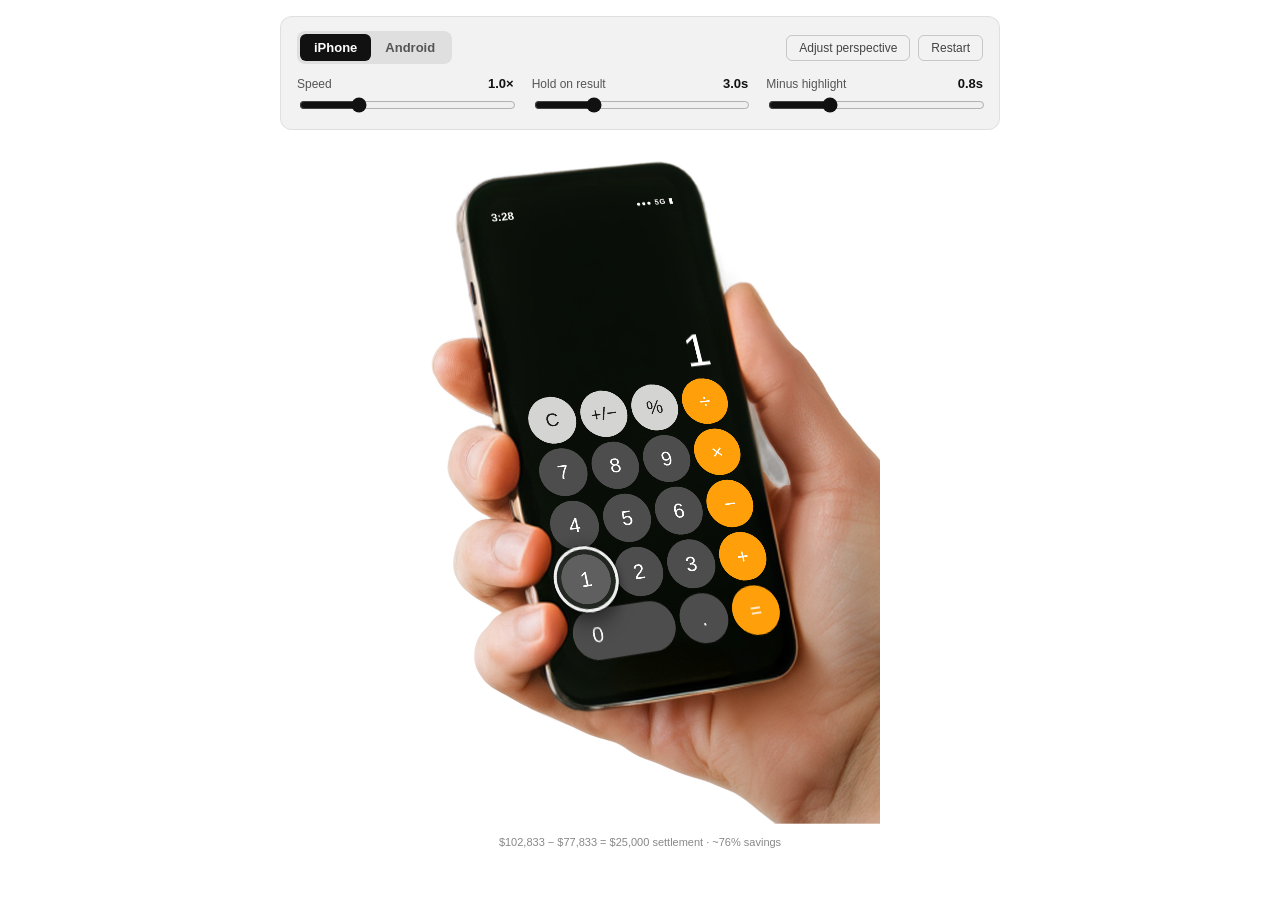
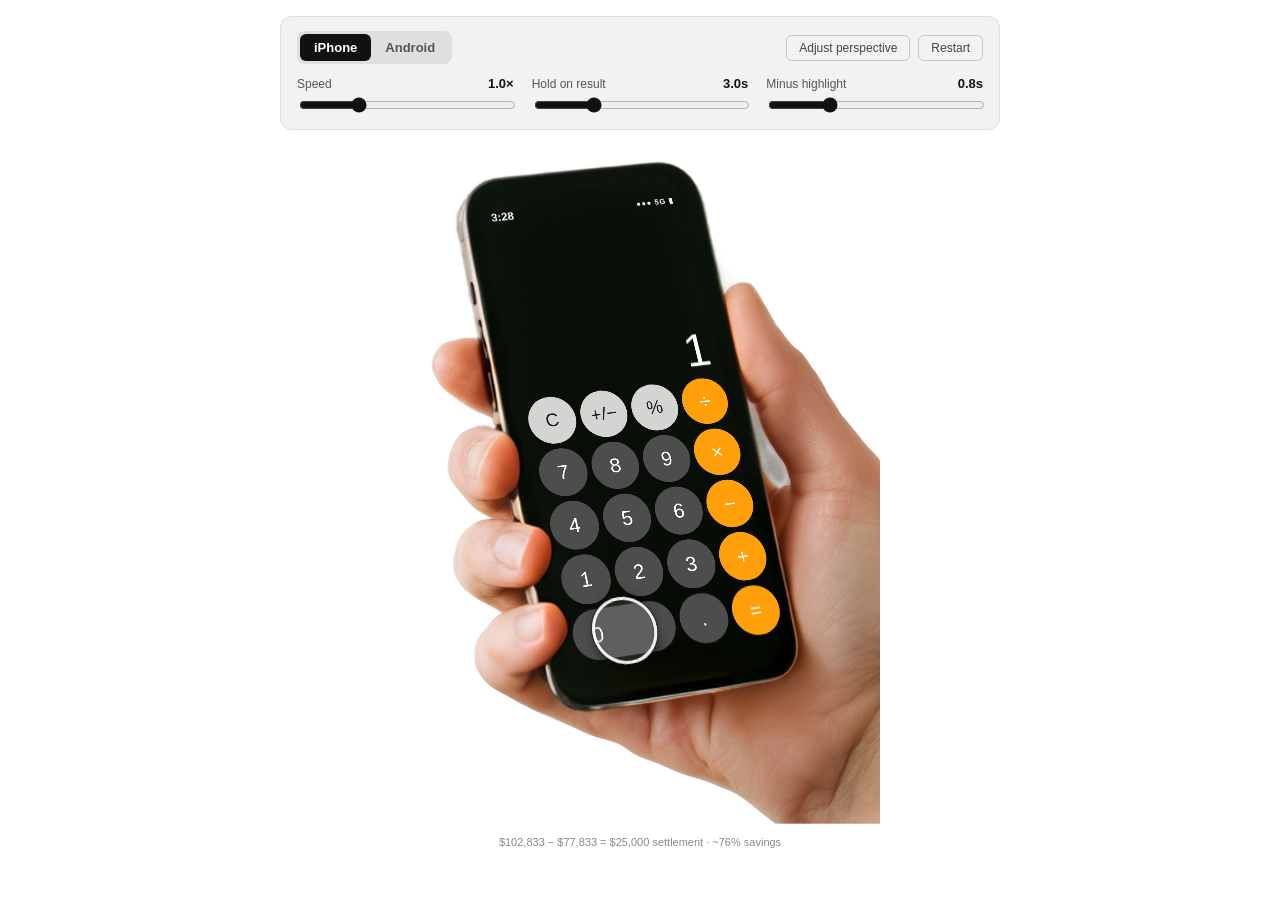
